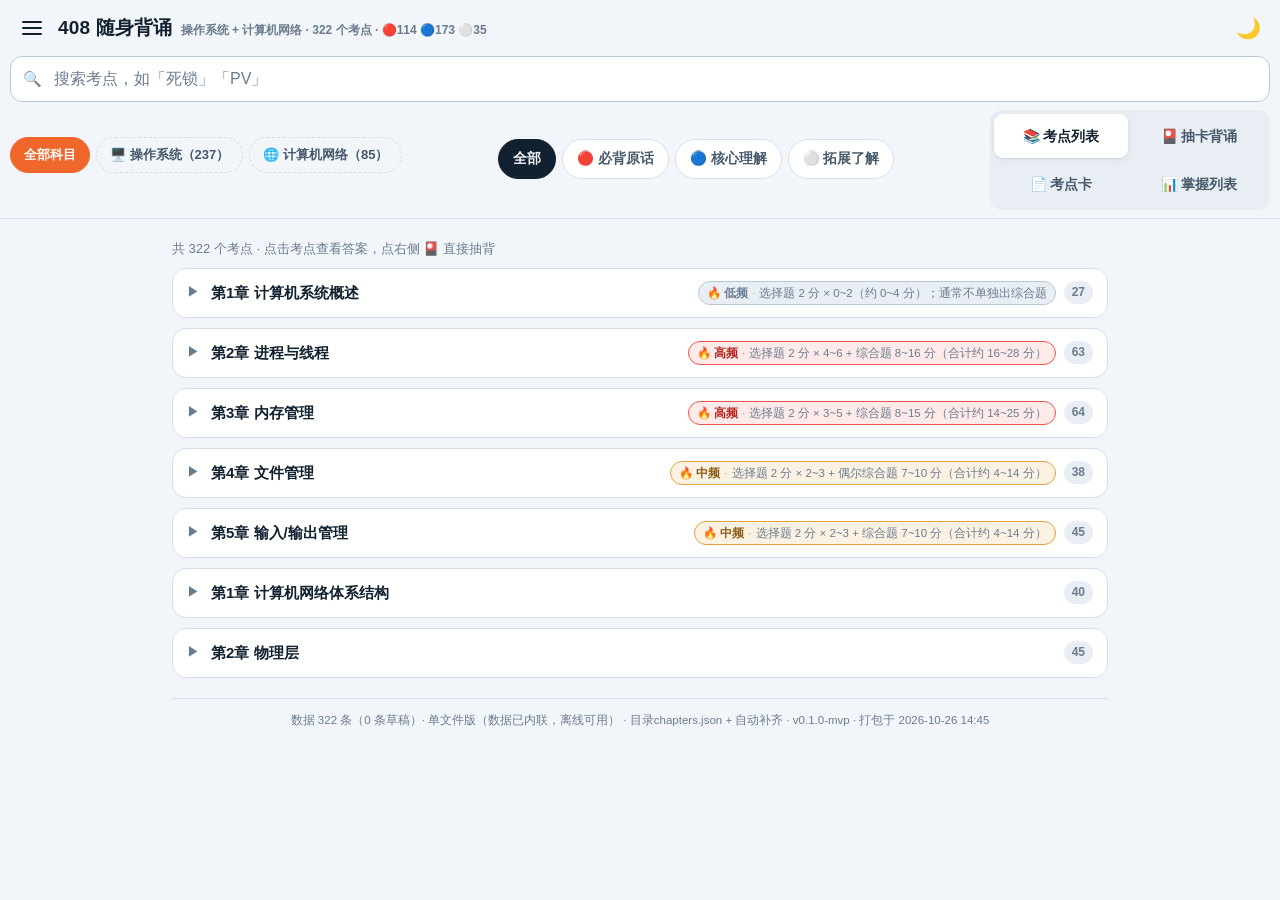
==== standalone.html @ d6289618 "新增计算机网络科目：第1、2章知识点(85条) + 两章考点卡 + 全 App 分科筛选" ====
<!DOCTYPE html>
<html lang="zh-CN" data-standalone="true" data-theme="light">
<head>
  <meta charset="UTF-8">
  <!-- 手机优先：视口 + 刘海屏安全区 -->
  <meta name="viewport" content="width=device-width, initial-scale=1, viewport-fit=cover">
  <title>408 随身背诵 · 操作系统（单文件版）</title>
  <!-- 单文件版：style.css + app.js + data/*.json 全部内联；双击即可使用，无需服务器 -->
  <meta name="description" content="408 操作系统考点随身背诵：抽屉目录 + 全局搜索 + 三级标签 + 抽卡翻转。">
  <meta name="theme-color" content="#f6f8fb">
  <meta name="mobile-web-app-capable" content="yes">
  <meta name="apple-mobile-web-app-capable" content="yes">
  <meta name="apple-mobile-web-app-status-bar-style" content="default">
  <meta name="apple-mobile-web-app-title" content="408背诵">
  <meta name="format-detection" content="telephone=no">
  <link rel="icon" type="image/svg+xml" href="[data-uri]">
  <style>
/* =========================================================
   408 随身背诵 · style.css
   Mobile-First：先写 375px 手机布局，再用 @media (min-width:…) 增强桌面端
   规范：触控目标 ≥ 44px；无横向滚动；安全区 env(safe-area-inset-*)；
        深色 / 浅色双主题（户外可读优先，默认浅色高对比）
   ========================================================= */

/* ---------- 1. 设计令牌（颜色 / 尺寸） ---------- */
:root {
  /* 浅色主题：白底 + 深字，户外强光下可读 */
  --bg: #f2f5f9;
  --bg-elev: #ffffff;
  --bg-sunken: #e9eef5;
  --text: #12212f;
  --text-2: #46586b;
  --text-3: #6b7c8f;
  --border: #d5dfea;
  --border-strong: #b9c8d8;

  --brand: #1f6feb;
  --brand-ink: #ffffff;
  --accent: #f0672b;

  /* 三级标签配色（列表、卡片、筛选 chip 共用） */
  --l1-bg: #fde7e6;
  --l1-fg: #b81f1a;
  --l1-line: #e8544d;
  --l2-bg: #e3eefc;
  --l2-fg: #14509c;
  --l2-line: #2f7be4;
  --l3-bg: #e8ecf1;
  --l3-fg: #4b5a69;
  --l3-line: #8e9dac;

  --hl-bg: #ffe86b;
  --hl-fg: #3a2b00;
  --shadow-1: 0 1px 2px rgba(18, 33, 47, .08), 0 2px 8px rgba(18, 33, 47, .06);
  --shadow-2: 0 6px 24px rgba(18, 33, 47, .16);

  /* 触控与文本尺寸 */
  --touch: 44px;
  --tap: 44px;
  --radius: 14px;
  --radius-sm: 10px;
  --topbar-h: 0px; /* JS 实测顶部栏高度写入，用于锚点偏移 */
  --font: -apple-system, BlinkMacSystemFont, "Segoe UI", "PingFang SC",
          "Hiragino Sans GB", "Microsoft YaHei", "Noto Sans SC", sans-serif;
  --mono: ui-monospace, SFMono-Regular, Menlo, Consolas, "Cascadia Mono", monospace;

  --safe-t: env(safe-area-inset-top, 0px);
  --safe-r: env(safe-area-inset-right, 0px);
  --safe-b: env(safe-area-inset-bottom, 0px);
  --safe-l: env(safe-area-inset-left, 0px);

  /* 三档自评配色：底色不透明 + 文字高对比，保证任何主题下都 ≥4.5:1 */
  --rate-known-bg: #e3f6ec;
  --rate-known-fg: #14603f;
  --rate-known-line: #2f9e6b;
  --rate-fuzzy-bg: #fdf1d8;
  --rate-fuzzy-fg: #7a4c06;
  --rate-fuzzy-line: #d08a1e;
  --rate-unknown-bg: #fbe4e3;
  --rate-unknown-fg: #9b1c17;
  --rate-unknown-line: #d84a43;

  color-scheme: light;
}

/* 深色主题：夜间 / 省电 */
html[data-theme="dark"] {
  --bg: #0e141b;
  --bg-elev: #17202b;
  --bg-sunken: #101821;
  --text: #e8eef6;
  --text-2: #b3c1d1;
  --text-3: #8b9aab;
  --border: #26333f;
  --border-strong: #36475a;

  --brand: #4d9bff;
  --brand-ink: #07121f;
  --accent: #ff8a4c;

  --l1-bg: #4a1b1b;
  --l1-fg: #ffb3ae;
  --l1-line: #ff6b63;
  --l2-bg: #14304f;
  --l2-fg: #a9cdfd;
  --l2-line: #5aa2f5;
  --l3-bg: #26313d;
  --l3-fg: #c2ccd7;
  --l3-line: #8e9dac;

  --hl-bg: #ffd24a;
  --hl-fg: #201800;
  /* 暗色主题下三档自评：深底 + 亮字，实测 ≥7:1 */
  --rate-known-bg: #0f3527;
  --rate-known-fg: #8ff0bf;
  --rate-known-line: #2f9e6b;
  --rate-fuzzy-bg: #3a2a0c;
  --rate-fuzzy-fg: #ffd28a;
  --rate-fuzzy-line: #d08a1e;
  --rate-unknown-bg: #40191a;
  --rate-unknown-fg: #ffb0aa;
  --rate-unknown-line: #ff6b63;
  --shadow-1: 0 1px 2px rgba(0, 0, 0, .5);
  --shadow-2: 0 8px 28px rgba(0, 0, 0, .6);
  color-scheme: dark;
}

/* ---------- 2. 基础重置 ---------- */
*, *::before, *::after { box-sizing: border-box; }

html {
  -webkit-text-size-adjust: 100%;
  text-size-adjust: 100%;
  scroll-padding-top: calc(var(--topbar-h) + 8px);
}

body {
  margin: 0;
  min-height: 100dvh;
  background: var(--bg);
  color: var(--text);
  font-family: var(--font);
  font-size: 16px;
  line-height: 1.6;
  /* 防止任何元素撑出横向滚动 */
  overflow-x: hidden;
  -webkit-font-smoothing: antialiased;
  -webkit-tap-highlight-color: transparent;
  overscroll-behavior-y: contain;
}

h1, h2, h3, p, ul, ol { margin: 0; }
ul, ol { padding: 0; list-style: none; }
button { font: inherit; color: inherit; }
code { font-family: var(--mono); font-size: .92em; }

/* 焦点可见性（键盘用户） */
:focus-visible {
  outline: 3px solid var(--brand);
  outline-offset: 2px;
}

.sr-only {
  position: absolute; width: 1px; height: 1px;
  padding: 0; margin: -1px; overflow: hidden;
  clip: rect(0 0 0 0); clip-path: inset(50%); white-space: nowrap; border: 0;
}

.skip-link {
  position: absolute; left: 8px; top: -60px; z-index: 100;
  padding: 12px 16px; border-radius: var(--radius-sm);
  background: var(--brand); color: var(--brand-ink); text-decoration: none;
  transition: top .15s ease;
}
.skip-link:focus { top: calc(var(--safe-t) + 8px); }

/* ---------- 3. 顶部栏（sticky） ---------- */
.topbar {
  position: sticky;
  top: 0;
  z-index: 40;
  padding: calc(var(--safe-t) + 6px) calc(var(--safe-r) + 10px) 8px calc(var(--safe-l) + 10px);
  background: color-mix(in srgb, var(--bg) 88%, transparent);
  backdrop-filter: saturate(180%) blur(12px);
  -webkit-backdrop-filter: saturate(180%) blur(12px);
  border-bottom: 1px solid var(--border);
}
/* 不支持 color-mix 的旧浏览器回退为不透明背景 */
@supports not (background: color-mix(in srgb, red 50%, blue)) {
  .topbar { background: var(--bg); }
}

.topbar__row {
  display: flex;
  align-items: center;
  gap: 4px;
  min-height: var(--touch);
}

/* 通用图标按钮：始终 ≥ 44×44 */
.icon-btn {
  flex: 0 0 auto;
  width: var(--tap);
  height: var(--tap);
  min-width: var(--tap);
  min-height: var(--tap);
  display: inline-flex;
  align-items: center;
  justify-content: center;
  font-size: 20px;
  border: 0;
  border-radius: 12px;
  background: transparent;
  cursor: pointer;
  transition: background-color .15s ease;
}
.icon-btn:active { background: var(--bg-sunken); }

/* 汉堡图标（三条线） */
.hamburger,
.hamburger::before,
.hamburger::after {
  display: block;
  width: 20px;
  height: 2px;
  border-radius: 2px;
  background: var(--text);
  content: "";
  position: relative;
}
.hamburger::before { position: absolute; top: -6px; }
.hamburger::after  { position: absolute; top: 6px; }

.brand {
  flex: 1 1 auto;
  min-width: 0;
  display: flex;
  align-items: baseline;
  gap: 8px;
  overflow: hidden;
}
.brand__title {
  font-size: 17px;
  font-weight: 700;
  letter-spacing: .2px;
  white-space: nowrap;
}
.brand__sub {
  font-size: 12px;
  color: var(--text-3);
  white-space: nowrap;
  overflow: hidden;
  text-overflow: ellipsis;
}

/* 搜索框 */
.searchbar {
  position: relative;
  display: flex;
  align-items: center;
  margin-top: 6px;
  background: var(--bg-elev);
  border: 1.5px solid var(--border-strong);
  border-radius: 12px;
  transition: border-color .15s ease, box-shadow .15s ease;
}
.searchbar:focus-within {
  border-color: var(--brand);
  box-shadow: 0 0 0 3px color-mix(in srgb, var(--brand) 22%, transparent);
}
.searchbar__icon {
  padding: 0 4px 0 12px;
  font-size: 15px;
  opacity: .75;
}
.searchbar__input {
  flex: 1 1 auto;
  min-width: 0;
  height: var(--touch);
  padding: 0 8px;
  border: 0;
  background: transparent;
  color: var(--text);
  font-size: 16px; /* ≥16px 防止 iOS 聚焦时自动缩放 */
  outline: none;
}
.searchbar__input::placeholder { color: var(--text-3); }
.searchbar__input::-webkit-search-cancel-button { -webkit-appearance: none; }

.searchbar__clear {
  flex: 0 0 auto;
  width: var(--tap);
  height: var(--tap);
  border: 0;
  background: transparent;
  color: var(--text-3);
  font-size: 17px;
  cursor: pointer;
}

/* 分级筛选 + 视图切换 */
.toolbar {
  display: flex;
  flex-direction: column;
  gap: 6px;
  margin-top: 8px;
}

.chips {
  display: flex;
  gap: 6px;
  overflow-x: auto;
  scrollbar-width: none;
  -webkit-overflow-scrolling: touch;
  padding-bottom: 2px;
}
.chips::-webkit-scrollbar { display: none; }

.chip {
  flex: 0 0 auto;
  /* 触控目标 ≥ 44px（iOS HIG / 任务单硬性要求） */
  min-height: var(--tap);
  padding: 8px 14px;
  border: 1.5px solid var(--border);
  border-radius: 999px;
  background: var(--bg-elev);
  color: var(--text-2);
  font-size: 13.5px;
  font-weight: 600;
  white-space: nowrap;
  cursor: pointer;
  transition: background-color .15s ease, border-color .15s ease, color .15s ease;
}
.chip.is-active { color: var(--text); border-color: var(--text); }
.chip--all.is-active { background: var(--text); color: var(--bg); border-color: var(--text); }
.chip--l1.is-active { background: var(--l1-bg); color: var(--l1-fg); border-color: var(--l1-line); }
.chip--l2.is-active { background: var(--l2-bg); color: var(--l2-fg); border-color: var(--l2-line); }
.chip--l3.is-active { background: var(--l3-bg); color: var(--l3-fg); border-color: var(--l3-line); }

/* 科目 chips：比分级 chips 更「重」，因为它是整页范围的切换 */
.chips--subject {
  margin-bottom: 6px;
  padding-bottom: 4px;
}
.chips--subject .chip {
  font-size: 13px;
  font-weight: 700;
  min-height: 36px;
  padding: 6px 13px;
  background: var(--bg);
  border-style: dashed;
}
.chips--subject .chip.is-active {
  background: var(--accent, #2f6fed);
  color: #fff;
  border-color: var(--accent, #2f6fed);
  border-style: solid;
}

.viewtabs {
  display: grid;
  grid-template-columns: 1fr 1fr;
  gap: 4px;
  padding: 4px;
  background: var(--bg-sunken);
  border-radius: 12px;
}
.viewtab {
  min-height: var(--touch);
  border: 0;
  border-radius: 9px;
  background: transparent;
  color: var(--text-2);
  font-size: 14px;
  font-weight: 600;
  cursor: pointer;
  transition: background-color .15s ease, color .15s ease;
}
.viewtab.is-active {
  background: var(--bg-elev);
  color: var(--text);
  box-shadow: var(--shadow-1);
}

/* ---------- 4. 主区域 ---------- */
.main {
  width: 100%;
  max-width: 720px;
  margin: 0 auto;
  padding: 12px calc(var(--safe-r) + 12px) calc(var(--safe-b) + 32px) calc(var(--safe-l) + 12px);
}

/* 加载 / 错误状态 */
.state {
  display: flex;
  flex-direction: column;
  align-items: center;
  gap: 10px;
  padding: 48px 16px;
  color: var(--text-2);
  text-align: center;
}
.state__title { font-size: 17px; font-weight: 700; color: var(--text); }
.state__hint { font-size: 13.5px; color: var(--text-3); max-width: 34em; }
.state--error code {
  background: var(--bg-sunken);
  padding: 1px 5px;
  border-radius: 5px;
}

.spinner {
  width: 30px; height: 30px;
  border: 3px solid var(--border);
  border-top-color: var(--brand);
  border-radius: 50%;
  animation: spin .8s linear infinite;
}
@keyframes spin { to { transform: rotate(360deg); } }
@media (prefers-reduced-motion: reduce) {
  .spinner { animation: none; }
}

/* ---------- 5. 考点列表 ---------- */
.listhead { margin-bottom: 8px; }
.listhead__meta {
  font-size: 13px;
  color: var(--text-3);
}

/* 章 / 节 折叠面板 */
.panel {
  margin-bottom: 10px;
  border: 1px solid var(--border);
  border-radius: var(--radius);
  background: var(--bg-elev);
  overflow: hidden;
}

.panel__toggle {
  display: flex;
  align-items: center;
  /* 章名 + 考向徽章 + 计数在 375px 下会超行 → 允许换行，计数用 margin-left:auto 保持靠右 */
  flex-wrap: wrap;
  gap: 8px;
  width: 100%;
  min-height: calc(var(--touch) + 4px);
  padding: 10px 14px;
  border: 0;
  background: transparent;
  text-align: left;
  cursor: pointer;
  font-size: 15px;
  font-weight: 700;
  color: var(--text);
}
.panel__toggle:active { background: var(--bg-sunken); }

.panel__caret {
  flex: 0 0 auto;
  width: 16px;
  color: var(--text-3);
  font-size: 12px;
  transition: transform .2s ease;
}
.panel__toggle[aria-expanded="true"] .panel__caret { transform: rotate(90deg); }

.panel__name { flex: 1 1 auto; min-width: 0; }
.panel__count {
  flex: 0 0 auto;
  margin-left: auto;   /* 换行后依然贴右 */
  font-size: 12px;
  font-weight: 600;
  color: var(--text-3);
  background: var(--bg-sunken);
  border-radius: 999px;
  padding: 2px 8px;
}

.panel__items {
  border-top: 1px solid var(--border);
}
.panel__items[hidden] { display: none; }

/* 二级：节标题（可点击折叠） */
.sec { display: block; }
.sec__items { border-top: 0; }
.sec__items[hidden] { display: none; }

.sec__row {
  display: flex;
  align-items: stretch;
}

.sec__label {
  position: sticky;
  top: 0;
  z-index: 1;
  flex: 1 1 auto;
  min-width: 0;
  display: flex;
  align-items: center;
  gap: 6px;
  min-height: var(--touch);
  padding: 7px 8px 7px 14px;
  border: 0;
  font-size: 12.5px;
  font-weight: 700;
  letter-spacing: .3px;
  color: var(--text-3);
  background: var(--bg-sunken);
  text-align: left;
  cursor: pointer;
}
.sec__label:active { background: var(--bg-elev); }

.sec__caret {
  flex: 0 0 auto;
  width: 14px;
  font-size: 10px;
  transition: transform .2s ease;
}
.sec__label[aria-expanded="true"] .sec__caret { transform: rotate(90deg); }

.sec__name { flex: 1 1 auto; min-width: 0; }

.sec__count {
  flex: 0 0 auto;
  margin-left: auto;
  font-size: 11.5px;
  font-weight: 600;
  color: var(--text-3);
  background: var(--bg-elev);
  border-radius: 999px;
  padding: 1px 7px;
}

.sec__label--m { border-radius: 0; }

.sec__forget {
  flex: 0 0 auto;
  width: 44px;
  border: 0;
  border-left: 1px solid var(--border);
  background: var(--bg-sunken);
  font-size: 15px;
  cursor: pointer;
  color: var(--text-3);
}
.sec__forget:active { background: var(--bg-elev); }

/* 考点行 */
.topic {
  display: block;
  border-top: 1px solid var(--border);
  scroll-margin-top: calc(var(--topbar-h) + 60px);
}
.sec__label + .topic { border-top: 0; }
.sec__items > .topic:first-child { border-top: 0; }
.topic__head {
  display: flex;
  align-items: stretch;
}
.topic__jump {
  flex: 1 1 auto;
  min-width: 0;
  display: flex;
  flex-direction: column;
  gap: 4px;
  padding: 11px 8px 11px 14px;
  border: 0;
  background: transparent;
  text-align: left;
  cursor: pointer;
}
.topic__jump:active { background: var(--bg-sunken); }
.topic__title {
  font-size: 15px;
  font-weight: 600;
  line-height: 1.45;
  color: var(--text);
  overflow-wrap: anywhere;
}
.topic__path {
  font-size: 11.5px;
  color: var(--text-3);
}

/* 右侧「背诵」快捷按钮 */
.topic__drill {
  flex: 0 0 auto;
  width: var(--tap);
  margin: 4px 4px 4px 0;
  border: 0;
  border-radius: var(--radius-sm);
  background: transparent;
  color: var(--text-3);
  font-size: 17px;
  cursor: pointer;
}
.topic__drill:active { background: var(--bg-sunken); }

/* 列表内展开的答案 */
.topic__answer {
  padding: 0 14px 14px;
  font-size: 14.5px;
  color: var(--text-2);
  white-space: pre-wrap;
  overflow-wrap: anywhere;
  border-left: 3px solid var(--border);
  margin: 0 14px 12px;
  padding-left: 10px;
}
.topic.is-open > .topic__answer { display: block; }
.topic__source {
  display: block;
  margin-top: 8px;
  font-size: 11.5px;
  color: var(--text-3);
}
.topic.is-open .topic__jump { background: var(--bg-sunken); }

/* 搜索命中高亮 */
mark.hl {
  background: var(--hl-bg);
  color: var(--hl-fg);
  border-radius: 3px;
  padding: 0 1px;
}

/* 空结果提示 */
.empty {
  padding: 40px 16px;
  text-align: center;
  color: var(--text-2);
}
.empty__title { font-size: 16px; font-weight: 700; margin-bottom: 6px; }
.empty__hint { font-size: 13.5px; color: var(--text-3); }
.empty__q {
  display: inline-block;
  max-width: 100%;
  margin: 0 2px;
  padding: 0 6px;
  border-radius: 5px;
  background: var(--bg-sunken);
  color: var(--text);
  overflow-wrap: anywhere;
}

/* ---------- 6. 分级标签 ---------- */
.lvl {
  display: inline-flex;
  align-items: center;
  gap: 3px;
  padding: 2px 8px;
  border-radius: 999px;
  border: 1px solid transparent;
  font-size: 11.5px;
  font-weight: 700;
  line-height: 1.6;
  white-space: nowrap;
}
.lvl--l1 { background: var(--l1-bg); color: var(--l1-fg); border-color: var(--l1-line); }
.lvl--l2 { background: var(--l2-bg); color: var(--l2-fg); border-color: var(--l2-line); }
.lvl--l3 { background: var(--l3-bg); color: var(--l3-fg); border-color: var(--l3-line); }

/* 列表行左侧色条：一眼看出分级 */
.topic--l1 { box-shadow: inset 3px 0 0 var(--l1-line); }
.topic--l2 { box-shadow: inset 3px 0 0 var(--l2-line); }
.topic--l3 { box-shadow: inset 3px 0 0 var(--l3-line); }
.topic.is-open.topic--l1 > .topic__answer { border-left-color: var(--l1-line); }
.topic.is-open.topic--l2 > .topic__answer { border-left-color: var(--l2-line); }
.topic.is-open.topic--l3 > .topic__answer { border-left-color: var(--l3-line); }

/* ---------- 7. 抽卡背诵 ---------- */
.cardfilter {
  display: flex;
  align-items: center;
  gap: 10px;
  margin-bottom: 10px;
}
.cardfilter__label {
  flex: 0 0 auto;
  font-size: 13px;
  font-weight: 600;
  color: var(--text-3);
}
.select {
  flex: 1 1 auto;
  min-width: 0;
  min-height: var(--touch);
  padding: 8px 10px;
  border: 1.5px solid var(--border-strong);
  border-radius: 12px;
  background: var(--bg-elev);
  color: var(--text);
  font-size: 15px;
  appearance: none;
  background-image: linear-gradient(45deg, transparent 50%, var(--text-3) 50%),
                    linear-gradient(135deg, var(--text-3) 50%, transparent 50%);
  background-position: calc(100% - 18px) 50%, calc(100% - 12px) 50%;
  background-size: 6px 6px, 6px 6px;
  background-repeat: no-repeat;
  padding-right: 34px;
  cursor: pointer;
}

.cardmeta {
  display: flex;
  align-items: baseline;
  justify-content: space-between;
  gap: 8px;
  margin-bottom: 8px;
  font-size: 13px;
  color: var(--text-3);
}
.cardmeta__pos { font-weight: 700; color: var(--text); font-variant-numeric: tabular-nums; }
.cardmeta__scope {
  min-width: 0;
  overflow: hidden;
  text-overflow: ellipsis;
  white-space: nowrap;
  text-align: right;
}

/* 3D 舞台 */
.cardstage {
  perspective: 1400px;
}
.flipcard {
  position: relative;
  width: 100%;
  /* 手机高度自适应，保底可用 */
  height: clamp(340px, 56vh, 520px);
  cursor: pointer;
  touch-action: manipulation;
  transition: height .2s ease;
}
/* 翻到背面：答案长短不一，高度随内容自适应。
   手机上看全答案 > 保留翻转动画，所以背面不再走 3D 固定高度，改成淡入展开。 */
.flipcard.is-flipped {
  height: auto;
}
.flipcard.is-flipped .flipcard__inner {
  height: auto;
  transform: none;
  transition: none;
}
.flipcard.is-flipped .flipcard__face--front {
  display: none;
}
.flipcard.is-flipped .flipcard__face--back {
  position: relative;
  inset: auto;
  transform: none;
  animation: face-in .16s ease;
}
@keyframes face-in {
  from { opacity: 0; transform: translateY(4px); }
  to { opacity: 1; transform: none; }
}
/* 背面展开后不再需要内部滚动条，内容整页往下排 */
.flipcard.is-flipped .flipcard__body--scroll {
  overflow: visible;
}
.flipcard__inner {
  position: relative;
  width: 100%;
  height: 100%;
  transform-style: preserve-3d;
  transition: transform .55s cubic-bezier(.2, .7, .2, 1);
}
/* 翻面不再用 3D 旋转：背面高度随答案自适应，走 is-flipped 的淡入展开（见上方规则） */

.flipcard__face {
  position: absolute;
  inset: 0;
  display: flex;
  flex-direction: column;
  padding: 14px;
  border: 1px solid var(--border);
  border-radius: 18px;
  background: var(--bg-elev);
  box-shadow: var(--shadow-1);
  backface-visibility: hidden;
  -webkit-backface-visibility: hidden;
  overflow: hidden;
}
.flipcard__face--back {
  transform: rotateY(180deg);
  /* 背面底色略作区分，深色下依然高对比 */
  background: color-mix(in srgb, var(--bg-elev) 94%, var(--brand));
}
@supports not (background: color-mix(in srgb, red 50%, blue)) {
  .flipcard__face--back { background: var(--bg-elev); }
}

.flipcard__badges {
  flex: 0 0 auto;
  display: flex;
  flex-wrap: wrap;
  gap: 6px;
  margin-bottom: 10px;
}
.flipcard__badge {
  font-size: 11.5px;
  color: var(--text-2);
  background: var(--bg-sunken);
  border-radius: 999px;
  padding: 2px 9px;
  overflow-wrap: anywhere;
}
.flipcard__badge--draft {
  color: var(--accent);
  border: 1px dashed var(--accent);
  background: transparent;
}

.flipcard__body {
  flex: 1 1 auto;
  min-height: 0;
  display: flex;
  flex-direction: column;
  justify-content: center;
  gap: 10px;
  /* 正面标题过长时允许滚动 */
  overflow-y: auto;
  -webkit-overflow-scrolling: touch;
}
.flipcard__body--scroll { justify-content: flex-start; }

.flipcard__prompt {
  font-size: 12px;
  font-weight: 700;
  letter-spacing: 2px;
  color: var(--text-3);
}
.flipcard__title {
  font-size: clamp(19px, 5.4vw, 26px);
  line-height: 1.4;
  font-weight: 800;
  color: var(--text);
  overflow-wrap: anywhere;
}
.flipcard__title--small {
  font-size: clamp(15px, 4vw, 18px);
  font-weight: 700;
  padding-bottom: 8px;
  border-bottom: 1px dashed var(--border-strong);
}

.flipcard__kw {
  display: flex;
  flex-wrap: wrap;
  gap: 6px;
}
.flipcard__kw li {
  font-size: 12px;
  padding: 3px 9px;
  border-radius: 999px;
  background: var(--bg-sunken);
  color: var(--text-2);
}

.flipcard__answer {
  font-size: 15px;
  line-height: 1.75;
  color: var(--text);
  overflow-wrap: anywhere;
}
/* 答案排版：由 app.js 的 richAnswer() 生成结构化块（2026-10-25 重做） */
.flipcard__answer strong {
  font-weight: 800;
  color: var(--text);
  background: linear-gradient(transparent 62%, var(--hl-bg) 62%, var(--hl-bg) 92%, transparent 92%);
}

/* 段落 */
.flipcard__answer .ans-p {
  margin: 0 0 10px;
}
.flipcard__answer .ans-p:last-child {
  margin-bottom: 0;
}

/* 【小标题】正文 —— 左侧竖线 + 标签胶囊 */
.flipcard__answer .ans-sec {
  margin: 0 0 12px;
  padding: 8px 0 8px 11px;
  border-left: 3px solid var(--accent, #4a7cff);
  background: linear-gradient(90deg, rgba(74, 124, 255, 0.06), transparent 70%);
  border-radius: 0 8px 8px 0;
}
.flipcard__answer .ans-sec:last-child {
  margin-bottom: 0;
}
.flipcard__answer .ans-tag {
  display: inline-block;
  font-size: 12px;
  font-weight: 700;
  letter-spacing: 0.04em;
  color: #fff;
  background: var(--accent, #4a7cff);
  padding: 2px 9px;
  border-radius: 999px;
  margin-bottom: 6px;
}
.flipcard__answer .ans-sec__body {
  margin: 0;
}

/* 易错点 / 背诵要点 提示块 */
.flipcard__answer .ans-warn {
  display: flex;
  gap: 8px;
  align-items: flex-start;
  margin: 0 0 12px;
  padding: 9px 11px;
  border-radius: 10px;
  background: rgba(255, 176, 32, 0.12);
  border: 1px solid rgba(255, 176, 32, 0.35);
}
.flipcard__answer .ans-warn__k {
  flex: 0 0 auto;
  font-size: 12px;
  font-weight: 800;
  color: #b26a00;
  padding-top: 1px;
  white-space: nowrap;
}
.flipcard__answer .ans-warn__v {
  flex: 1 1 auto;
  min-width: 0;
}

/* 列表：圈号 / 数字 / 项目符号 */
.flipcard__answer .ans-ul,
.flipcard__answer .ans-ol {
  margin: 0 0 12px;
  padding-left: 0;
  list-style: none;
}
.flipcard__answer .ans-ul:last-child,
.flipcard__answer .ans-ol:last-child {
  margin-bottom: 0;
}
.flipcard__answer .ans-ul > li,
.flipcard__answer .ans-ol > li {
  position: relative;
  padding: 5px 0 5px 26px;
  border-top: 1px solid rgba(127, 127, 127, 0.14);
}
.flipcard__answer .ans-ul > li:first-child,
.flipcard__answer .ans-ol > li:first-child {
  border-top: 0;
}
/* 圈号行自带 ①，隐藏掉自己的小圆点避免重复 */
.flipcard__answer .ans-ul > li::before {
  content: "";
  position: absolute;
  left: 6px;
  top: 13px;
  width: 6px;
  height: 6px;
  border-radius: 50%;
  background: var(--accent, #4a7cff);
  opacity: 0.65;
}
/* 圈号列表本身以圈号打头时不需要小圆点 */
.flipcard__answer .ans-ul.is-circled > li::before {
  display: none;
}
.flipcard__answer .ans-ol {
  counter-reset: ansol;
}
.flipcard__answer .ans-ol > li {
  counter-increment: ansol;
}
.flipcard__answer .ans-ol > li::before {
  content: counter(ansol);
  position: absolute;
  left: 0;
  top: 7px;
  min-width: 18px;
  height: 18px;
  line-height: 18px;
  text-align: center;
  font-size: 11px;
  font-weight: 800;
  color: #fff;
  background: var(--accent, #4a7cff);
  border-radius: 6px;
}
.flipcard__source {
  margin-top: 10px;
  font-size: 11.5px;
  color: var(--text-3);
}

.flipcard__hint {
  flex: 0 0 auto;
  padding-top: 8px;
  text-align: center;
  font-size: 12px;
  color: var(--text-3);
}

/* 卡面切换时的轻微抬起反馈 */
.flipcard:active .flipcard__inner { transform: scale(.995); }
.flipcard.is-flipped:active .flipcard__inner { transform: none; }

@media (prefers-reduced-motion: reduce) {
  .flipcard__inner { transition: none; }
}

/* 低端设备降级：不用 3D 旋转，改为淡入淡出（由 app.js 视设备性能加 .no-flip）
   ⚠ 这里必须自己管住正/背面的显隐：一旦 backface-visibility 放开、背面 transform 归零，
   背面就会平铺盖在正面上（曾导致「只看到答案面、点翻转没反应」）。 */
html.no-flip .flipcard { perspective: none; }
html.no-flip .flipcard__inner { transform: none !important; transform-style: flat; }
html.no-flip .flipcard__face {
  backface-visibility: visible;
  -webkit-backface-visibility: visible;
  transition: opacity .2s ease;
}
/* 未翻转：背面彻底不可见、不可点 */
html.no-flip .flipcard__face--back {
  transform: none;
  opacity: 0;
  visibility: hidden;
  pointer-events: none;
}
/* 已翻转：正面让位，背面显形 */
html.no-flip .flipcard.is-flipped .flipcard__face--front {
  opacity: 0;
  visibility: hidden;
}
html.no-flip .flipcard.is-flipped .flipcard__face--back {
  opacity: 1;
  visibility: visible;
  pointer-events: auto;
}
html.no-flip .flipcard:active .flipcard__inner,
html.no-flip .flipcard.is-flipped:active .flipcard__inner { transform: none !important; }

/* 抽卡按钮区 */
.cardctl {
  margin-top: 14px;
  display: flex;
  flex-direction: column;
  gap: 8px;
}
.cardctl__row {
  display: grid;
  grid-template-columns: 1fr 1fr 1fr;
  gap: 8px;
}

.btn {
  min-height: var(--touch);
  min-width: var(--tap);
  padding: 10px 14px;
  border-radius: 12px;
  border: 1.5px solid var(--border-strong);
  background: var(--bg-elev);
  color: var(--text);
  font-size: 15px;
  font-weight: 600;
  cursor: pointer;
  transition: background-color .15s ease, border-color .15s ease, transform .08s ease;
  touch-action: manipulation;
}
.btn:active { transform: translateY(1px); }
.btn:disabled,
.btn[aria-disabled="true"] {
  opacity: .45;
  cursor: not-allowed;
  transform: none;
}
.btn--primary {
  background: var(--brand);
  border-color: var(--brand);
  color: var(--brand-ink);
}
.btn--accent {
  background: var(--accent);
  border-color: var(--accent);
  color: #fff;
}
html[data-theme="dark"] .btn--accent { color: #1a0d05; }
.btn--ghost { background: var(--bg-elev); }
.btn--block { width: 100%; }

/* ---------- 8. 抽屉目录 ---------- */
.scrim {
  position: fixed;
  inset: 0;
  z-index: 50;
  background: rgba(6, 12, 20, .48);
  opacity: 0;
  transition: opacity .25s ease;
}
.scrim.is-shown { opacity: 1; }

.drawer {
  position: fixed;
  top: 0;
  left: 0;
  z-index: 60;
  display: flex;
  flex-direction: column;
  width: min(86vw, 360px);
  height: 100dvh;
  padding-top: var(--safe-t);
  background: var(--bg-elev);
  border-right: 1px solid var(--border);
  box-shadow: var(--shadow-2);
  transform: translateX(-102%);
  transition: transform .28s cubic-bezier(.2, .7, .2, 1);
  visibility: hidden;
}
.drawer.is-open { transform: translateX(0); visibility: visible; }

.drawer__head {
  flex: 0 0 auto;
  display: flex;
  align-items: center;
  justify-content: space-between;
  gap: 8px;
  padding: 8px 8px 8px calc(var(--safe-l) + 14px);
  border-bottom: 1px solid var(--border);
}
.drawer__title {
  font-size: 15px;
  font-weight: 700;
  min-width: 0;
  overflow: hidden;
  text-overflow: ellipsis;
  white-space: nowrap;
}

.drawer__body {
  flex: 1 1 auto;
  overflow-y: auto;
  -webkit-overflow-scrolling: touch;
  padding: 8px calc(var(--safe-r) + 8px) 12px calc(var(--safe-l) + 8px);
  overscroll-behavior: contain;
}

.drawer__foot {
  flex: 0 0 auto;
  display: grid;
  grid-template-columns: 1fr 1fr;
  gap: 8px;
  padding: 8px calc(var(--safe-r) + 10px) calc(var(--safe-b) + 10px) calc(var(--safe-l) + 10px);
  border-top: 1px solid var(--border);
}
.drawer__foot .btn { font-size: 14px; padding: 8px 10px; }

/* 抽屉内三级树 */
.tree__group { margin-bottom: 2px; }

.tree__chapter,
.tree__section {
  display: flex;
  align-items: center;
  flex-wrap: wrap;      /* 节名 + 考向徽章 + 掌握度 可能超行 */
  gap: 6px;
  width: 100%;
  min-height: var(--touch);
  padding: 6px 8px;
  border: 0;
  border-radius: var(--radius-sm);
  background: transparent;
  text-align: left;
  cursor: pointer;
  color: var(--text);
}
.tree__chapter {
  font-size: 14.5px;
  font-weight: 700;
}
.tree__section {
  padding-left: 22px;
  font-size: 13.5px;
  font-weight: 600;
  color: var(--text-2);
}
.tree__chapter:active,
.tree__section:active,
.tree__topic:active { background: var(--bg-sunken); }

.tree__caret {
  flex: 0 0 auto;
  width: 14px;
  font-size: 11px;
  color: var(--text-3);
  transition: transform .2s ease;
}
.tree__chapter[aria-expanded="true"] > .tree__caret,
.tree__section[aria-expanded="true"] > .tree__caret { transform: rotate(90deg); }

.tree__name { flex: 1 1 auto; min-width: 0; }

.tree__children { overflow: hidden; }
.tree__children[hidden] { display: none; }

.tree__topics { padding-left: 12px; }

.tree__topic {
  display: flex;
  align-items: center;
  gap: 6px;
  width: 100%;
  min-height: var(--touch);
  padding: 6px 8px;
  border: 0;
  border-radius: var(--radius-sm);
  background: transparent;
  text-align: left;
  cursor: pointer;
  color: var(--text-2);
  font-size: 13.5px;
  line-height: 1.4;
}
.tree__topic .lvl {
  flex: 0 0 auto;
  padding: 0 6px;
  font-size: 10.5px;
  border-radius: 6px;
}
.tree__topic-name {
  flex: 1 1 auto;
  min-width: 0;
  overflow: hidden;
  text-overflow: ellipsis;
  display: -webkit-box;
  -webkit-line-clamp: 2;
  -webkit-box-orient: vertical;
  overflow-wrap: anywhere;
}
.tree__topic:hover,
.tree__topic.is-current { background: var(--bg-sunken); color: var(--text); }

/* ---------- 9. 页脚 ---------- */
.footer {
  margin-top: 20px;
  padding-top: 12px;
  border-top: 1px solid var(--border);
  font-size: 11.5px;
  line-height: 1.7;
  color: var(--text-3);
  text-align: center;
  overflow-wrap: anywhere;
}

/* ---------- 10. 平板 / 桌面增强（Mobile-First 之上叠加） ---------- */
@media (min-width: 768px) {
  .brand__title { font-size: 19px; }
  .toolbar {
    flex-direction: row;
    align-items: center;
    justify-content: space-between;
  }
  .chips { flex: 1 1 auto; flex-wrap: wrap; overflow: visible; }
  .viewtabs { flex: 0 0 auto; width: 280px; }

  .main {
    max-width: 860px;
    padding-top: 20px;
    padding-bottom: 48px;
  }

  /* 桌面端卡片不拉伸变形：限宽居中 */
  #view-card { max-width: 620px; margin: 0 auto; }
  .flipcard { height: clamp(360px, 50vh, 480px); }
  .flipcard__title { font-size: 26px; }
  .flipcard__answer { font-size: 15.5px; }
  .flipcard__face { padding: 20px; }

  .cardctl__row { grid-template-columns: 1fr 1.4fr 1fr; }
}

@media (min-width: 1100px) {
  .main { max-width: 960px; }
  .chip { min-height: 34px; }
}

/* 横屏矮屏：卡片降低高度 */
@media (max-height: 480px) and (orientation: landscape) {
  .flipcard { height: 300px; }
  .topbar__row { min-height: 40px; }
}

/* 打印：去掉交互 chrome，便于导出纸质背诵单 */
@media print {
  .topbar, .drawer, .scrim, .cardctl, .viewtabs, .chips, .skip-link { display: none !important; }
  body { background: #fff; color: #000; }
  .panel, .flipcard__face { box-shadow: none; border-color: #999; }
}

/* =========================================================
   背诵记忆系统（会了 / 模糊 / 忘了 + 轮次 + 结算）
   ========================================================= */
.drill {
  margin: 14px 0 8px;
  padding: 12px 14px;
  border: 1px solid var(--border);
  border-radius: var(--radius);
  background: var(--bg-elev);
  box-shadow: var(--shadow-1);
}
.drill__hud {
  display: flex;
  align-items: center;
  justify-content: space-between;
  gap: 10px;
  font-size: 13px;
  color: var(--text-2);
}
.drill__round {
  font-weight: 700;
  color: var(--brand);
  padding: 3px 10px;
  border-radius: 999px;
  background: color-mix(in srgb, var(--brand) 12%, transparent);
}
.drill__stat { font-variant-numeric: tabular-nums; }
.drill__rate {
  display: grid;
  grid-template-columns: repeat(3, 1fr);
  gap: 8px;
  margin-top: 10px;
}
.ratebtn {
  min-height: var(--tap);
  padding: 10px 6px;
  border-radius: var(--radius-sm);
  border: 1px solid var(--border-strong);
  background: var(--bg-sunken);
  color: var(--text);
  font-size: 15px;
  font-weight: 700;
  cursor: pointer;
  transition: transform .12s ease, filter .12s ease;
}
.ratebtn:active { transform: scale(.97); }
/* 三档配色：底色走不透明色，文字用高对比色，保证暗色主题也 ≥4.5:1 */
.ratebtn--known {
  border-color: var(--rate-known-line);
  background: var(--rate-known-bg);
  color: var(--rate-known-fg);
}
.ratebtn--fuzzy {
  border-color: var(--rate-fuzzy-line);
  background: var(--rate-fuzzy-bg);
  color: var(--rate-fuzzy-fg);
}
.ratebtn--unknown {
  border-color: var(--rate-unknown-line);
  background: var(--rate-unknown-bg);
  color: var(--rate-unknown-fg);
}
.ratebtn:disabled { opacity: .45; cursor: not-allowed; }
.drill__tip {
  margin: 8px 0 0;
  font-size: 12px;
  color: var(--text-3);
  text-align: center;
}

/* 结算面板 */
.settle {
  position: fixed;
  inset: 0;
  z-index: 60;
  display: grid;
  place-items: center;
  padding: 20px;
  background: rgba(8, 14, 20, .55);
  backdrop-filter: blur(2px);
}
.settle[hidden] { display: none; }
.settle__box {
  width: min(420px, 100%);
  padding: 20px 18px;
  border-radius: var(--radius);
  background: var(--bg-elev);
  box-shadow: var(--shadow-2);
  border: 1px solid var(--border);
}
.settle__title { margin: 0 0 10px; font-size: 18px; color: var(--text); }
.settle__line { margin: 0 0 6px; font-size: 14px; color: var(--text-2); line-height: 1.7; }
.settle__hint { margin: 0 0 14px; font-size: 12px; color: var(--text-3); }
.settle__actions { display: grid; gap: 8px; }

/* 抽屉：掌握进度与导入导出 */
.drawer__progress {
  margin: 0 0 8px;
  font-size: 12px;
  color: var(--text-2);
  text-align: center;
}
.drawer__io { display: grid; grid-template-columns: 1fr 1fr; gap: 8px; margin-top: 8px; }

/* 列表 / 抽屉里的掌握标记 */
.mastery {
  font-size: 11px;
  font-variant-numeric: tabular-nums;
  padding: 1px 7px;
  border-radius: 999px;
  background: var(--bg-sunken);
  color: var(--text-3);
  white-space: nowrap;
}
.mastery--full { background: rgba(67, 181, 129, .18); color: #2f7d5b; }

/* 单文件版（file://）提示条 */
[data-standalone="true"] .drill__tip::after {
  content: " · 单文件版与网页版的学习记录互不相通";
  color: var(--text-3);
}

/* ---------- 11. 章节考向与分值徽章（exam_trend.json，可选） ----------
   数据是**区间估计**，不是官方分值：文案只显示 weight + scoreRange，
   详细说明（years / focus / 依据）放在 title 里，长按或悬停可见。
   没有 trend 数据时这些元素根本不会出现在 DOM 里。 */
.trend {
  display: inline-flex;
  align-items: center;
  gap: 4px;
  flex: 0 0 auto;
  max-width: 100%;
  padding: 2px 8px;
  border-radius: 999px;
  border: 1px solid var(--border);
  background: var(--bg-sunken);
  color: var(--text-2);
  font-size: 11.5px;
  font-weight: 600;
  line-height: 1.6;
  white-space: nowrap;
  overflow: hidden;
  text-overflow: ellipsis;
  cursor: help;   /* 提示可以长按看说明 */
}
.trend__dot { opacity: .5; font-weight: 400; }
.trend__s {
  font-weight: 500;
  color: var(--text-3);
  /* 分值文本可能较长：手机上允许滚动外部截断，但不撑破布局 */
  overflow: hidden;
  text-overflow: ellipsis;
}

/* 手机窄屏（<560px）：列表里的章徽章只留「🔥 高频」，
   完整分值区间收进 title（长按/悬停可见），避免被截成省略号 */
@media (max-width: 559px) {
  .panel__toggle .trend .trend__s,
  .panel__toggle .trend .trend__dot { display: none; }
  .panel__toggle .trend { padding: 1px 7px; }
}

/* 频率档位配色：只用边框/底色区隔，正文颜色始终保持高对比 */
.trend--high { border-color: #e8544d; background: rgba(232, 84, 77, .12); color: #b81f1a; }
.trend--mid  { border-color: #e2a03f; background: rgba(226, 160, 63, .14); color: #8a5a10; }
.trend--low  { border-color: var(--border-strong); background: var(--bg-sunken); color: var(--text-3); }

html[data-theme="dark"] .trend--high { color: #ffb3ae; border-color: #ff6b63; background: rgba(255, 107, 99, .16); }
html[data-theme="dark"] .trend--mid  { color: #ffd69a; border-color: #e2a03f; background: rgba(226, 160, 63, .18); }
html[data-theme="dark"] .trend--low  { color: #c2ccd7; }

/* 卡片上的紧凑版：一行放不下时由 .flipcard__badges 的 flex-wrap 折行 */
.trend--compact { font-size: 11px; padding: 1px 7px; }
.trend--compact .trend__s { display: none; }   /* 卡片正面只留「🔥高频」，细节长按看 title */
@media (min-width: 480px) {
  .trend--compact .trend__s { display: inline; }
}

/* 抽屉里的节徽章更小，避免把节名挤没 */
.tree__section .trend { font-size: 10.5px; padding: 1px 6px; margin-left: auto; }
.tree__section .trend .trend__s { display: none; }

/* 打印时不需要徽章 */
@media print {
  .trend { display: none !important; }
}
/* =========================================================
   考点卡视图（#view-cards）—— 内联渲染的 markdown 正文
   来源：cards.html 的排版样式，改成跟随 App 主题令牌
   ========================================================= */
#view-cards,
#view-mastery {
  padding-bottom: 24px;
}

.carddoc__title {
  padding: 12px 14px 6px;
  font-size: 13px;
  font-weight: 700;
  letter-spacing: .2px;
  color: var(--text-3);
  background: var(--bg-sunken);
  border-top: 1px solid var(--border);
}

.cardsec {
  border-top: 1px solid var(--border);
}

.cardsec__toggle {
  display: flex;
  align-items: center;
  gap: 8px;
  width: 100%;
  min-height: var(--touch);
  padding: 11px 14px;
  border: 0;
  background: var(--bg-elev);
  text-align: left;
  font-size: 14.5px;
  font-weight: 600;
  color: var(--text);
  cursor: pointer;
}
.cardsec__toggle:active { background: var(--bg-sunken); }
.cardsec__toggle[aria-expanded="true"] .sec__caret { transform: rotate(90deg); }
.cardsec__name { flex: 1 1 auto; min-width: 0; }

.cardsec__body {
  padding: 2px 14px 18px;
  background: var(--bg-elev);
  font-size: 15px;
  line-height: 1.78;
  word-break: break-word;
  overflow-wrap: anywhere;
}
.cardsec__body[hidden] { display: none; }

/* 正文排版：只作用于考点卡内部，不影响 App 其它区域 */
.cardsec__body h3.cardsec__h {
  font-size: 1.05rem;
  margin: 22px 0 10px;
  color: var(--brand);
}
.cardsec__body h4.cardsec__sub,
.cardsec__body h5.cardsec__sub {
  font-size: .98rem;
  margin: 18px 0 8px;
  color: var(--text);
}
.cardsec__body p { margin: 10px 0; }
.cardsec__body strong { font-weight: 600; color: var(--text); }
.cardsec__body em { font-style: normal; color: var(--accent); font-weight: 600; }
.cardsec__body ul,
.cardsec__body ol { margin: 10px 0; padding-left: 1.35em; }
.cardsec__body li { margin: 6px 0; }
.cardsec__body li::marker { color: var(--brand); }
.cardsec__body hr { border: none; border-top: 1px solid var(--border); margin: 24px 0; }
.cardsec__body a { color: var(--brand); text-decoration: none; }

.cardsec__body code {
  font-family: var(--mono);
  font-size: .86em;
  background: var(--bg-sunken);
  color: var(--brand);
  padding: .14em .38em;
  border-radius: 5px;
  word-break: break-word;
  overflow-wrap: anywhere;
  max-width: 100%;
}

.cardsec__body pre.code {
  background: #1e2733;
  color: #e6edf3;
  padding: 13px 15px;
  border-radius: var(--radius-sm);
  margin: 14px 0;
  font-size: .84rem;
  line-height: 1.7;
  white-space: pre-wrap;
  word-break: break-word;
  overflow-wrap: anywhere;
}
.cardsec__body pre.code code {
  background: none;
  color: inherit;
  padding: 0;
  font-size: 1em;
  white-space: inherit;
}

.cardsec__body blockquote {
  margin: 14px 0;
  padding: 11px 13px;
  background: var(--warn-bg, #fff6e5);
  border-left: 3px solid var(--warn-line, #f0a02b);
  border-radius: 0 var(--radius-sm) var(--radius-sm) 0;
  color: var(--text-2);
  font-size: .92rem;
  line-height: 1.62;
}
.cardsec__body blockquote strong { color: var(--text); }

/* 紧凑清单（≤3 列窄表） */
.cardsec__body .mini-list {
  margin: 14px 0;
  background: var(--bg);
  border: 1px solid var(--border);
  border-radius: var(--radius-sm);
  overflow: hidden;
}
.cardsec__body .mini {
  padding: 11px 13px;
  border-bottom: 1px solid var(--border);
}
.cardsec__body .mini:last-child { border-bottom: none; }
.cardsec__body .mini__k {
  font-size: .98rem;
  font-weight: 600;
  color: var(--text);
  margin-bottom: 5px;
  line-height: 1.45;
}
.cardsec__body .mini__v {
  font-size: .92rem;
  color: var(--text-2);
  line-height: 1.7;
}
.cardsec__body .mini__l {
  display: inline-block;
  font-size: .74rem;
  font-weight: 600;
  color: var(--text-3);
  background: var(--bg-sunken);
  padding: 1px 6px;
  border-radius: 4px;
  margin-right: 5px;
  vertical-align: 1px;
}
.cardsec__body .mini__sep {
  color: var(--border-strong);
  margin: 0 7px;
  font-weight: 400;
}

/* 转置卡（维度表） */
.cardsec__body .tr-list { display: flex; flex-direction: column; gap: 10px; margin: 14px 0; }
.cardsec__body .tr-card {
  background: var(--bg);
  border: 1px solid var(--border);
  border-radius: var(--radius-sm);
  overflow: hidden;
}
.cardsec__body .tr-title {
  padding: 10px 13px;
  background: var(--bg-sunken);
  font-size: .96rem;
  font-weight: 700;
  color: var(--text);
  border-bottom: 1px solid var(--border);
}
.cardsec__body .tr-row {
  display: flex;
  gap: 10px;
  padding: 9px 13px;
  border-bottom: 1px solid var(--border);
  font-size: .9rem;
  line-height: 1.62;
}
.cardsec__body .tr-row:last-child { border-bottom: none; }
.cardsec__body .tr-k { flex: 0 0 5.4em; color: var(--text-3); font-size: .82rem; padding-top: 1px; }
.cardsec__body .tr-v { flex: 1 1 auto; color: var(--text-2); min-width: 0; }

/* 宽表：窄屏变竖排卡片 */
.cardsec__body .table-wrap { margin: 14px 0; }
.cardsec__body table {
  width: 100%;
  border-collapse: collapse;
  font-size: .92rem;
  background: var(--bg);
  border-radius: var(--radius-sm);
  overflow: hidden;
}
.cardsec__body th,
.cardsec__body td {
  padding: 9px 11px;
  text-align: left;
  border-bottom: 1px solid var(--border);
  vertical-align: top;
}
.cardsec__body th {
  background: var(--bg-sunken);
  font-weight: 600;
  font-size: .86rem;
  color: var(--text-2);
  white-space: nowrap;
}
.cardsec__body tr:last-child td { border-bottom: none; }

@media (max-width: 640px) {
  .cardsec__body table,
  .cardsec__body tbody,
  .cardsec__body tr,
  .cardsec__body td { display: block; width: 100%; }
  .cardsec__body thead { display: none; }
  .cardsec__body table { background: none; border-radius: 0; }
  .cardsec__body tbody tr {
    background: var(--bg);
    border: 1px solid var(--border);
    border-radius: var(--radius-sm);
    padding: 12px 13px;
    margin-bottom: 10px;
  }
  .cardsec__body tbody tr:last-child { margin-bottom: 0; }
  .cardsec__body tbody td {
    display: block;
    padding: 7px 0;
    border-bottom: 1px dashed var(--border);
  }
  .cardsec__body tbody td:last-child { border-bottom: none; padding-bottom: 0; }
  .cardsec__body tbody td:first-child { padding-top: 0; }
  .cardsec__body tbody td::before {
    content: attr(data-label);
    display: block;
    font-size: .76rem;
    font-weight: 600;
    color: var(--text-3);
    letter-spacing: .03em;
    margin-bottom: 3px;
  }
  .cardsec__body tbody td:first-child {
    font-size: 1.02rem;
    font-weight: 600;
    color: var(--text);
  }
  .cardsec__body tbody td:first-child::before { display: none; }
}

/* 自测清单复选框 */
.cardsec__body .check {
  display: flex;
  gap: 11px;
  align-items: flex-start;
  padding: 10px 12px;
  margin: 7px 0;
  background: var(--bg);
  border: 1px solid var(--border);
  border-radius: 10px;
  cursor: pointer;
  font-size: .94rem;
  line-height: 1.6;
}
.cardsec__body .check input {
  flex: 0 0 auto;
  width: 20px;
  height: 20px;
  margin: 2px 0 0;
  accent-color: var(--brand);
}
.cardsec__body .check:has(input:checked) { opacity: .5; }
.cardsec__body .check:has(input:checked) span { text-decoration: line-through; }

/* =========================================================
   掌握列表视图（#view-mastery）
   ========================================================= */
.mastery-summary {
  margin-bottom: 12px;
  padding: 14px 16px;
  background: var(--bg-elev);
  border: 1px solid var(--border);
  border-radius: var(--radius);
}
.msum__head {
  display: flex;
  align-items: baseline;
  gap: 8px;
  margin-bottom: 8px;
}
.msum__pct {
  font-size: 28px;
  font-weight: 800;
  letter-spacing: -.02em;
  color: var(--brand);
}
.msum__label { font-size: 13px; color: var(--text-3); }
.msum__bar {
  height: 8px;
  border-radius: 999px;
  background: var(--bg-sunken);
  overflow: hidden;
  margin-bottom: 8px;
}
.msum__bar i {
  display: block;
  height: 100%;
  border-radius: 999px;
  background: var(--rate-known-line, #2f9e6b);
  transition: width .3s ease;
}
.msum__nums { font-size: 12.5px; color: var(--text-2); }

.mastery-actions { margin: 10px 0 14px; }

.panel__pct {
  flex: 0 0 auto;
  font-size: 12px;
  font-weight: 700;
  color: var(--brand);
}

.mbar { padding: 8px 12px; border-bottom: 1px solid var(--border); }

.mrow {
  display: flex;
  align-items: center;
  gap: 8px;
  padding: 10px 14px;
  border-top: 1px solid var(--border);
  font-size: 14px;
}
.mrow:first-child { border-top: 0; }
.mrow__g {
  flex: 0 0 auto;
  font-size: 11.5px;
  font-weight: 600;
  padding: 2px 7px;
  border-radius: 999px;
  background: var(--bg-sunken);
  color: var(--text-3);
  white-space: nowrap;
}
.mrow__g[data-grade="known"] { background: var(--rate-known-bg); color: var(--rate-known-fg); }
.mrow__g[data-grade="fuzzy"] { background: var(--rate-fuzzy-bg); color: var(--rate-fuzzy-fg); }
.mrow__g[data-grade="unknown"] { background: var(--rate-unknown-bg); color: var(--rate-unknown-fg); }
.mrow__t {
  flex: 1 1 auto;
  min-width: 0;
  color: var(--text);
  overflow: hidden;
  text-overflow: ellipsis;
  white-space: nowrap;
}
.mrow__forget {
  flex: 0 0 auto;
  width: 36px;
  height: 36px;
  border: 0;
  border-radius: 9px;
  background: var(--bg-sunken);
  font-size: 15px;
  cursor: pointer;
  color: var(--text-3);
}
.mrow__forget:active { background: var(--bg); }

/* 小号按钮 */
.btn--sm {
  min-height: 36px;
  padding: 0 14px;
  font-size: 13px;
}

</style>
</head>
<body>
  <!-- 无障碍：跳转到主内容 -->
  <a class="skip-link" href="#main">跳到主内容</a>

  <!-- ===== 顶部栏（sticky，滚动时保持可见） ===== -->
  <header class="topbar" id="topbar">
    <div class="topbar__row">
      <button class="icon-btn" id="btn-menu" type="button"
              aria-label="打开目录" aria-controls="drawer" aria-expanded="false">
        <span class="hamburger" aria-hidden="true"></span>
      </button>
      <h1 class="brand">
        <span class="brand__title">408 随身背诵</span>
        <span class="brand__sub" id="brand-sub"></span>
      </h1>
      <button class="icon-btn" id="btn-theme" type="button" aria-label="切换深色/浅色主题">
        <span id="theme-icon" aria-hidden="true">🌙</span>
      </button>
    </div>

    <!-- 全局搜索 -->
    <div class="searchbar" role="search">
      <span class="searchbar__icon" aria-hidden="true">🔍</span>
      <input id="search" class="searchbar__input" type="search" inputmode="search"
             autocomplete="off" autocorrect="off" autocapitalize="off" spellcheck="false"
             placeholder="搜索考点，如「死锁」「PV」"
             aria-label="搜索考点" aria-controls="list">
      <button class="searchbar__clear" id="btn-clear" type="button" aria-label="清空搜索" hidden>✕</button>
    </div>

    <!-- 分级标签筛选 + 视图切换 -->
    <div class="toolbar">
      <div class="chips chips--subject" id="subject-chips" role="group" aria-label="按科目筛选">
        <button class="chip chip--subject is-active" type="button" data-subject="all">全部科目</button>
      </div>
      <div class="chips" id="level-chips" role="group" aria-label="按分级标签筛选">
        <button class="chip chip--all is-active" type="button" data-level="all">全部</button>
        <button class="chip chip--l1" type="button" data-level="l1">🔴 必背原话</button>
        <button class="chip chip--l2" type="button" data-level="l2">🔵 核心理解</button>
        <button class="chip chip--l3" type="button" data-level="l3">⚪ 拓展了解</button>
      </div>
      <div class="viewtabs" role="tablist" aria-label="视图切换">
        <button class="viewtab is-active" type="button" role="tab" id="tab-list"
                aria-selected="true" aria-controls="view-list" data-view="list">📚 考点列表</button>
        <button class="viewtab" type="button" role="tab" id="tab-card"
                aria-selected="false" aria-controls="view-card" data-view="card">🎴 抽卡背诵</button>
        <button class="viewtab" type="button" role="tab" id="tab-cards"
                aria-selected="false" aria-controls="view-cards" data-view="cards">📄 考点卡</button>
        <button class="viewtab" type="button" role="tab" id="tab-mastery"
                aria-selected="false" aria-controls="view-mastery" data-view="mastery">📊 掌握列表</button>
      </div>
    </div>
  </header>

  <!-- ===== 主区域 ===== -->
  <main class="main" id="main">
    <!-- 开屏骨架屏：首次进入先显示 2 秒，避免白屏闪烁（只有形状，不含任何知识正文） -->
    <div class="skeleton" id="skeleton" role="status" aria-label="正在加载考点">
      <div class="sk-panel">
        <div class="sk-bar sk-bar--title"></div>
        <div class="sk-row"><div class="sk-bar sk-bar--dot"></div><div class="sk-bar sk-bar--line"></div></div>
        <div class="sk-row"><div class="sk-bar sk-bar--dot"></div><div class="sk-bar sk-bar--line sk-bar--short"></div></div>
        <div class="sk-row"><div class="sk-bar sk-bar--dot"></div><div class="sk-bar sk-bar--line"></div></div>
      </div>
      <div class="sk-panel">
        <div class="sk-bar sk-bar--title"></div>
        <div class="sk-row"><div class="sk-bar sk-bar--dot"></div><div class="sk-bar sk-bar--line"></div></div>
        <div class="sk-row"><div class="sk-bar sk-bar--dot"></div><div class="sk-bar sk-bar--line sk-bar--short"></div></div>
      </div>
      <p class="skeleton__hint">正在读取知识点数据…</p>
    </div>

    <!-- 出错状态：标题固定，「真实原因」由 JS 写进 #state-error-msg -->
    <div class="state state--error" id="state-error" hidden role="alert">
      <p class="state__title" id="state-error-title">😵 数据加载失败</p>
      <p class="state__hint state__hint--strong" id="state-error-msg"></p>
      <p class="state__hint state__hint--minor" id="state-error-help"></p>
      <div class="state__actions">
        <button class="btn btn--primary" type="button" id="btn-retry">重新加载</button>
      </div>
    </div>

    <!-- 考点列表视图 -->
    <section class="view" id="view-list" role="tabpanel" aria-labelledby="tab-list">
      <div class="listhead">
        <p class="listhead__meta" id="list-meta"></p>
      </div>
      <div id="list"></div>
    </section>

    <!-- 抽卡背诵视图 -->
    <section class="view" id="view-card" role="tabpanel" aria-labelledby="tab-card" hidden>
      <!-- 抽背范围筛选：科目（章）→ 小节 -->
      <div class="cardfilter">
        <label class="cardfilter__label" for="card-chapter">章节</label>
        <select id="card-chapter" class="select">
          <option value="all">全部章节</option>
        </select>
      </div>
      <div class="cardfilter">
        <label class="cardfilter__label" for="card-section">小节</label>
        <select id="card-section" class="select">
          <option value="all">全部小节</option>
        </select>
      </div>

      <p class="cardmeta">
        <span id="card-pos" class="cardmeta__pos">- / -</span>
        <span id="card-scope" class="cardmeta__scope"></span>
      </p>

      <!-- 卡片：正面标题，背面答案（CSS 3D 翻转） -->
      <div class="cardstage">
        <div class="flipcard" id="flipcard" role="button" tabindex="0"
             aria-label="背诵卡片，点击翻转查看答案" aria-pressed="false">
          <div class="flipcard__inner">
            <div class="flipcard__face flipcard__face--front">
              <div class="flipcard__badges" id="card-badges-front"></div>
              <div class="flipcard__body">
                <p class="flipcard__prompt">考点</p>
                <h2 class="flipcard__title" id="card-title-front"></h2>
                <ul class="flipcard__kw" id="card-kw-front"></ul>
              </div>
              <p class="flipcard__hint">轻触卡片查看答案</p>
            </div>
            <div class="flipcard__face flipcard__face--back">
              <div class="flipcard__badges" id="card-badges-back"></div>
              <div class="flipcard__body flipcard__body--scroll">
                <h3 class="flipcard__title flipcard__title--small" id="card-title-back"></h3>
                <div class="flipcard__answer" id="card-answer"></div>
                <p class="flipcard__source" id="card-source"></p>
              </div>
              <p class="flipcard__hint">轻触卡片返回正面</p>
            </div>
          </div>
        </div>
      </div>

      <!-- 抽卡操作：上一张 / 显示答案 / 下一张 + 随机 -->
      <div class="cardctl">
        <div class="cardctl__row">
          <button class="btn btn--ghost" type="button" id="btn-prev">‹ 上一张</button>
          <button class="btn btn--primary" type="button" id="btn-flip">显示答案</button>
          <button class="btn btn--ghost" type="button" id="btn-next">下一张 ›</button>
        </div>
        <button class="btn btn--accent btn--block" type="button" id="btn-random">🎲 随机抽一张</button>
      </div>

      <!-- ===== 背诵记忆：轮次进度 + 三档自评 ===== -->
      <section class="drill" id="drill" aria-label="背诵进度与自评">
        <div class="drill__hud">
          <span class="drill__round" id="drill-round">第 1 轮</span>
          <span class="drill__stat" id="drill-stat">已过 0 / 0</span>
        </div>
        <div class="drill__rate" id="drill-rate" hidden>
          <button class="ratebtn ratebtn--known" type="button" data-grade="known">✅ 会了</button>
          <button class="ratebtn ratebtn--fuzzy" type="button" data-grade="fuzzy">🤔 模糊</button>
          <button class="ratebtn ratebtn--unknown" type="button" data-grade="unknown">❌ 忘了</button>
        </div>
        <p class="drill__tip" id="drill-tip">先点「显示答案」，看完再自评：会了 / 模糊 / 忘了</p>
      </section>

      <!-- ===== 一轮结束的结算面板 ===== -->
      <div class="settle" id="settle" hidden>
        <div class="settle__box" role="dialog" aria-modal="true" aria-labelledby="settle-title">
          <h3 class="settle__title" id="settle-title">第 <span id="settle-roundno">1</span> 轮完成 🎉</h3>
          <p class="settle__line" id="settle-line"></p>
          <p class="settle__hint" id="settle-hint"></p>
          <div class="settle__actions">
            <button class="btn btn--primary btn--block" type="button" id="btn-settle-again">只刷没掌握的 · 再来一轮</button>
            <button class="btn btn--ghost btn--block" type="button" id="btn-settle-all">全部重来</button>
            <button class="btn btn--ghost btn--block" type="button" id="btn-settle-close">先歇一会儿</button>
          </div>
        </div>
      </div>
    </section>

    <!-- 考点卡视图：章 → 卡片 → 小节，全部内联，不跳页 -->
    <section class="view" id="view-cards" role="tabpanel" aria-labelledby="tab-cards" hidden>
      <div class="cardfilter">
        <label class="cardfilter__label" for="cards-chapter">章节</label>
        <select id="cards-chapter" class="select">
          <option value="all">全部章节</option>
        </select>
      </div>
      <div class="cardfilter">
        <label class="cardfilter__label" for="cards-doc">卡片</label>
        <select id="cards-doc" class="select">
          <option value="all">全部卡片</option>
        </select>
      </div>
      <p class="listhead__meta" id="cards-meta"></p>
      <div id="cards-body"></div>
    </section>

    <!-- 掌握列表视图：分章分节统计 + 一键遗忘 -->
    <section class="view" id="view-mastery" role="tabpanel" aria-labelledby="tab-mastery" hidden>
      <div class="mastery-summary" id="mastery-summary"></div>

      <div class="cardfilter">
        <label class="cardfilter__label" for="mastery-chapter">章节</label>
        <select id="mastery-chapter" class="select">
          <option value="all">全部章节</option>
        </select>
      </div>
      <div class="cardfilter">
        <label class="cardfilter__label" for="mastery-grade">只看</label>
        <select id="mastery-grade" class="select">
          <option value="all">全部状态</option>
          <option value="unknown">❌ 忘了</option>
          <option value="fuzzy">🤔 模糊</option>
          <option value="known">✅ 会了</option>
          <option value="untested">⚪ 未测</option>
        </select>
      </div>

      <div class="mastery-actions">
        <button class="btn btn--ghost btn--block" type="button" id="btn-forget-all">🔁 全部遗忘，从头二刷</button>
      </div>

      <p class="listhead__meta" id="mastery-meta"></p>
      <div id="mastery-body"></div>
    </section>

    <p class="footer" id="footer"></p>
  </main>

  <!-- ===== 抽屉目录：章 → 节 → 考点 ===== -->
  <div class="scrim" id="scrim" hidden></div>
  <aside class="drawer" id="drawer" aria-label="目录" aria-hidden="true">
    <div class="drawer__head">
      <p class="drawer__title">目录 · 王道操作系统</p>
      <button class="icon-btn" type="button" id="btn-drawer-close" aria-label="关闭目录">✕</button>
    </div>
    <div class="drawer__body" id="drawer-body"></div>
    <div class="drawer__foot">
      <p class="drawer__progress" id="drawer-progress"></p>
      <button class="btn btn--ghost btn--block" type="button" id="btn-expand-all">全部展开</button>
      <button class="btn btn--ghost btn--block" type="button" id="btn-collapse-all">全部折叠</button>
      <div class="drawer__io">
        <button class="btn btn--ghost" type="button" id="btn-export">⬇️ 导出记录</button>
        <button class="btn btn--ghost" type="button" id="btn-import">⬆️ 导入记录</button>
      </div>
      <input type="file" id="file-import" accept="application/json,.json" hidden>
    </div>
  </aside>

  <!-- 实时播报（搜索/翻卡结果，供读屏器播报） -->
  <div class="sr-only" id="live" aria-live="polite"></div>

  <noscript>
    <p style="padding:16px">本页面需要启用 JavaScript 才能渲染考点数据。</p>
  </noscript>

  <!-- ===== 内联数据（由 build_standalone.js 自动生成，请勿手改）===== -->
<script type="application/json" id="inline-data">{"builtAt":"2026-10-26 14:45","builder":"build_standalone.js","knowledge":{"items":[{"id":"os-ch1-1.1-001","chapter":"第1章 计算机系统概述","section":"1.1 操作系统的基本概念","topic":"操作系统的定义与角色","level":"l1","title":"操作系统的定义","answer":"【结论】操作系统是控制和管理计算机系统软/硬件资源、合理调度任务与分配资源，并为用户及其他软件提供统一接口与运行环境的最基本的系统软件。\n【三个角色】①计算机系统资源的管理者；②用户与硬件之间的接口；③对计算机资源的扩充（裸机→扩充机器）。\n【四大管理功能】处理机管理、存储器管理、设备管理、文件管理。\n易错点：操作系统是「最基本的系统软件」而非应用软件；编译器虽常被误认，但它属于上层软件，不是操作系统要提供的功能。","keywords":["操作系统定义","系统软件","资源管理","扩充机器"],"source":"王道2027版 印刷页 1（PDF p13）","status":"final"},{"id":"os-ch1-1.1-002","chapter":"第1章 计算机系统概述","section":"1.1 操作系统的基本概念","topic":"操作系统的四大基本特征（并发/共享/虚拟/异步）","level":"l1","title":"操作系统的四大基本特征","answer":"【结论】并发、共享、虚拟、异步，四项缺一不可；其中**并发与共享是最基本的两个特征，互为前提**。\n·并发：两个或多个事件在**同一时间间隔内**发生（宏观同时、微观交替）。\n·共享：资源供内存中多个并发进程共同使用，分**互斥共享**（如打印机）与**同时访问**（如只读文件）。\n·虚拟：把物理实体映射为多个逻辑对应物，靠**时分复用**（CPU 分时）与**空分复用**（虚拟存储器）。\n·异步：进程以不可预知的速度断续推进。\n易错点：并发≠并行。并行是**同一时刻**真正同时发生，单处理机永远无法实现进程级并行；只有 CPU 与 I/O 之间、多 I/O 之间、多核之间才可能并行。","keywords":["并发","共享","虚拟","异步","并行"],"source":"王道2027版 印刷页 3（PDF p15）","status":"final"},{"id":"os-ch1-1.1-003","chapter":"第1章 计算机系统概述","section":"1.1 操作系统的基本概念","topic":"并发与并行的区别","level":"l1","title":"并发与并行的区别","answer":"【结论】并发 = 同一时间间隔内发生（宏观同时、微观交替）；并行 = 同一时刻真正同时发生。\n【判定】单处理机系统：多道程序只能**并发**，任一时刻仅一个程序执行。\n真正并行的三种情形：CPU 与 I/O 设备之间、多个 I/O 设备之间、多核/多处理机之间。\n要实现**进程级**并行，必须有多个 CPU 核才行。\n易错点：题目说「单 CPU 系统中两个进程并行执行」一定错；「并发」与「并行」在选项里常被互换来挖坑。","keywords":["并发","并行","单处理机","多核"],"source":"王道2027版 印刷页 3（PDF p15）","status":"final"},{"id":"os-ch1-1.1-004","chapter":"第1章 计算机系统概述","section":"1.1 操作系统的基本概念","topic":"操作系统的用户接口与程序接口","level":"l2","title":"操作系统的用户接口与程序接口","answer":"【结论】操作系统接口分两类：**用户接口**（命令方式、图形方式，面向终端用户）与**程序接口**（系统调用，面向应用程序）。\n用户接口三型：①联机用户接口（命令行接口，交互式）；②脱机用户接口（作业控制语言，批处理）；③图形用户接口 GUI。\n程序接口即**系统调用**，是应用程序请求内核服务的**唯一合法途径**。\n易错点：**库函数不是操作系统提供的接口**。库函数是系统调用的上层封装（如 printf 最终走 write），也可能是纯用户态计算（如 strlen、sqrt）。2010 年 408 第 11 题就考「操作系统提供给应用程序的接口 = 系统调用」。","keywords":["用户接口","程序接口","系统调用","库函数","GUI"],"source":"王道2027版 印刷页 3（PDF p15）","status":"final"},{"id":"os-ch1-1.1-005","chapter":"第1章 计算机系统概述","section":"1.1 操作系统的基本概念","topic":"库函数与系统调用的区别","level":"l2","title":"库函数与系统调用的区别","answer":"【结论】库函数在用户态、开销小、可移植、易调试、**可替换**；系统调用陷入内核态、开销大、与具体 OS 强耦合、难调试、通常不可替换。\n【联系】部分库函数通过系统调用实现（printf→write，malloc→brk/mmap）；但**并非所有库函数都依赖系统调用**（strlen、sqrt 纯用户态）。\n易错点：①「所有库函数都依赖系统调用」是错误说法；②「库函数就是操作系统接口」错，它是系统调用的**上层**。","keywords":["库函数","系统调用","用户态","内核态"],"source":"王道2027版 印刷页 4（PDF p16）","status":"final"},{"id":"os-ch1-1.1-006","chapter":"第1章 计算机系统概述","section":"1.1 操作系统的基本概念","topic":"操作系统的发展历程与各类系统特点","level":"l1","title":"操作系统的发展历程与各类系统特点","answer":"【结论】发展主线：手工操作 → 单道批处理 → 多道批处理 → 分时 → 实时 → 网络/分布式 → 微机/嵌入式。\n·**批处理**：优点资源利用率高、吞吐量大；**缺点是无交互能力**（这是批处理的代表缺点）。\n·**分时系统**特征：同时性（多路性）、交互性、独立性、及时性；追求**快速响应**。响应时间 T ≈ 时间片 Q × 用户数 N。\n·**实时系统**：在规定时间内处理外部事件，特征是**确定性、高可靠性、强时效性**；分硬实时（飞机控制、导弹制导）与软实时（订票、银行管理）。\n·**网络 OS**：各机独立，用户需显式指定远程资源；**分布式 OS**：单一系统映像、透明性、可并行执行同一任务。\n易错点：实时系统**不以资源利用率为主要目标**（为保证及时响应允许浪费资源）；多道程序系统**必须有中断支持**。","keywords":["批处理","分时","实时","分布式","网络操作系统"],"source":"王道2027版 印刷页 7（PDF p19）","status":"final"},{"id":"os-ch1-1.1-007","chapter":"第1章 计算机系统概述","section":"1.1 操作系统的基本概念","topic":"多道程序设计技术","level":"l2","title":"多道程序设计技术","answer":"【结论】多道程序设计让多个程序同时驻留内存、交替占用 CPU，是**提高单机资源利用率的关键技术**。\n特点：多道、**宏观上并行、微观上串行**。\n实现前提：**中断技术**（无中断就无法在程序间切换）。\n要解决的关键问题：处理器分配策略、内存分配与保护、I/O 分配与调度、程序与数据的组织。\n易错点：多道程序系统**不必**支持虚拟存储（早期多道批处理把所有进程数据全部调入主存也能跑）；也**不是**进程越多 CPU 利用率越高（过多会频繁换页反而下降）。","keywords":["多道程序","中断","资源利用率","吞吐量"],"source":"王道2027版 印刷页 8（PDF p20）","status":"final"},{"id":"os-ch1-1.1-008","chapter":"第1章 计算机系统概述","section":"1.1 操作系统的基本概念","topic":"共享的两种方式与临界资源","level":"l2","title":"共享的两种方式与临界资源","answer":"【结论】共享分两类：①**互斥共享**——一段时间内只允许一个进程访问（打印机、磁带机、共享变量、栈、表格），这类资源称**临界资源**；②**同时访问**——允许多个进程在宏观上同时访问（只读文件、可重入代码），微观上分时交替。\n【关键关系】并发与共享**互为前提**：①共享以并发为前提（单道程序无需共享）；②有效的共享机制是并发正确执行的基础。\n易错点：把「磁盘上的只读文件」判成互斥共享是常见错误；可同时访问的资源仍可能存在微观的交替访问。","keywords":["互斥共享","同时访问","临界资源","并发与共享"],"source":"王道2027版 印刷页 4（PDF p16）","status":"final"},{"id":"os-ch1-1.1-009","chapter":"第1章 计算机系统概述","section":"1.1 操作系统的基本概念","topic":"虚拟技术：时分复用与空分复用","level":"l2","title":"虚拟技术：时分复用与空分复用","answer":"【结论】虚拟是把一个物理实体映射为多个逻辑对应物，实现手段两类：\n①**时分复用**：如处理器分时共享（一个物理 CPU 逻辑上表现为多个）；\n②**空分复用**：如虚拟存储器（有限的物理内存扩展为更大的逻辑地址空间）。\n【第三种应用】虚拟设备技术（SPOOLing）把独占型 I/O 设备（如打印机）转化为多台逻辑设备，使原本需互斥访问的临界资源变为可并发使用。\n易错点：虚拟存储器属于**空分复用**，CPU 分时属于**时分复用**，两者常被互换设置干扰项。","keywords":["虚拟","时分复用","空分复用","SPOOLing"],"source":"王道2027版 印刷页 4（PDF p16）","status":"final"},{"id":"os-ch1-1.3-001","chapter":"第1章 计算机系统概述","section":"1.3 操作系统的运行环境","topic":"处理机的双重工作模式（用户态与内核态）","level":"l1","title":"处理机的双重工作模式（用户态与内核态）","answer":"【结论】处理机至少两种运行模式：**用户态（目态）**与**内核态（管态、系统态）**，由硬件**模式位**标识（如 0=内核态，1=用户态）。\n【特权指令】可能危及系统安全的指令（I/O 指令、置时钟、修改 PSW、开关中断、停机、切换 CPU 模式等）**只能在核心态执行**。\n【核心规则】内核态可执行**完整指令集**（含特权指令与非特权指令）；用户态**只能**执行非特权指令，执行特权指令会触发异常。\n易错点：①「内核态只能执行特权指令」错，内核态什么都能执行；②「用户态只能执行非特权指令」对。2022 年 408 第 30 题即考此点。","keywords":["用户态","内核态","模式位","特权指令"],"source":"王道2027版 印刷页 16（PDF p28）","status":"final"},{"id":"os-ch1-1.3-002","chapter":"第1章 计算机系统概述","section":"1.3 操作系统的运行环境","topic":"从用户态切换到内核态的唯一途径","level":"l1","title":"从用户态切换到内核态的唯一途径","answer":"【结论】**从用户态切换到内核态的唯一途径是中断或异常**（广义上把访管/Trap 视为异常的一种）。\n【为什么不能靠指令】用户态无法执行「修改程序状态字 PSW」这类特权指令；模式位的切换是 **CPU 在中断时自动完成的**，不是用指令改的。\n【常见情形】①系统调用（执行 Trap/访管指令）；②外中断（I/O 完成、时钟信号）；③异常（缺页、地址越界、除零、非法指令）。\n易错点：①「修改 PSW 指令」不能用于此（本身是特权指令）；②「中断屏蔽」也不是途径。这道题是 1.x 的送分题，选项常设「修改 PSW / 中断屏蔽 / 中断处理程序 / 中断」四选一，答案只能是**中断**。","keywords":["内核态","用户态","中断","异常","PSW"],"source":"王道2027版 印刷页 17（PDF p29）","status":"final"},{"id":"os-ch1-1.3-003","chapter":"第1章 计算机系统概述","section":"1.3 操作系统的运行环境","topic":"中断与异常的区别与分类","level":"l2","title":"中断与异常的区别与分类","answer":"【结论】**中断（外中断）**来自 CPU 外部的事件（I/O 完成、时钟信号），**可屏蔽**；**异常（内中断）**源自 CPU 执行指令内部（缺页、除零、地址越界、Trap 陷入指令），**一旦发生立即处理、不可屏蔽**。\n异常三类：故障 Fault（如缺页，处理后重新执行该指令）、自陷 Trap（如系统调用、调试断点）、终止 Abort（如硬件故障，无法恢复）。\n【中断响应与子程序调用的保存差异】中断处理**一定保存 PSW（程序状态字寄存器）**，子程序调用**不必**保存 PSW（只保存 PC/返回地址）——2012 年 408 第 18 题。\n易错点：「访管中断」和「缺页中断」都是**异常/内中断**，不是外中断；外中断的典型例子只有时钟中断、I/O 中断。","keywords":["中断","异常","内中断","外中断","故障","自陷","终止"],"source":"王道2027版 印刷页 17（PDF p29）","status":"final"},{"id":"os-ch1-1.3-004","chapter":"第1章 计算机系统概述","section":"1.3 操作系统的运行环境","topic":"中断处理中硬件与操作系统的分工","level":"l2","title":"中断处理中哪些由硬件做、哪些由操作系统做","answer":"【结论·分工口诀】**硬件做「中断隐指令」**：保存断点（PC、PSW）、找到中断向量、切换到内核态；**操作系统做**：保存通用寄存器、保存中断屏蔽字、执行中断服务程序、初始化中断向量表。\n【中断隐指令】由硬件自动完成，不是一条真实指令，包括：关中断、保存断点、引出中断服务程序。\n易错点（2020 年 408 第 27 题）：**保存断点（PC 与 PSW）由硬件完成**，不是操作系统；而「初始化中断向量表」「保存中断屏蔽字」「提供中断服务」都是操作系统做的。","keywords":["中断隐指令","断点","中断向量表","PSW"],"source":"王道2027版 印刷页 19（PDF p31）","status":"final"},{"id":"os-ch1-1.3-005","chapter":"第1章 计算机系统概述","section":"1.3 操作系统的运行环境","topic":"系统调用的执行过程与分类","level":"l2","title":"系统调用的执行过程与分类","answer":"【结论·五步】①**传递系统调用参数** → ②执行**陷入（Trap）指令**（引起访管中断，CPU 转入内核态）→ ③执行**相应的系统调用服务例程** → ④返回用户态。\n正确顺序（2017 年 408 第 24 题）：传递参数 → Trap → 执行服务程序 → 返回用户态。\n【五大类】设备管理、文件管理、进程控制（创建/撤销/阻塞/唤醒）、进程通信、内存管理。\n易错点：①系统调用**发生在用户态**（用户程序发起），但**被调用的服务例程在内核态执行**——「在用户态发生」与「在用户态执行」是两回事；②创建新进程必须走系统调用（fork），而**页置换、进程调度**都由操作系统自动完成，**不**通过系统调用（2021 年 408 第 29 题）。","keywords":["系统调用","Trap指令","访管中断","陷入"],"source":"王道2027版 印刷页 19（PDF p31）","status":"final"},{"id":"os-ch1-1.3-006","chapter":"第1章 计算机系统概述","section":"1.3 操作系统的运行环境","topic":"用户态与内核态的常见事件辨析","level":"l1","title":"用户态与内核态的常见事件辨析（真题高频）","answer":"【结论】**不能在用户态执行**：关中断/开中断、I/O 指令、置时钟、修改 PSW、停机、设置中断屏蔽字、切换 CPU 模式。\n**可在用户态执行/发生**：普通数据传送、跳转、压栈、Trap（陷入）指令、调试断点、命令解释程序。\n【易混三组】\n·「在用户态**发生**」vs「在用户态**执行**」：系统调用、外中断、缺页都**发生在用户态**；但其**处理**在内核态。\n·进程切换只能**发生在内核态**（2012 年 408 第 17 题）。\n·中断处理程序**一定**是操作系统程序（2011、2016 类题）。\n易错点：Trap 指令本身**不是**特权指令（它正是用户态进入内核态的合法入口）；而 I/O 指令、开关中断则是。","keywords":["特权指令","用户态","内核态","Trap指令","进程切换"],"source":"王道2027版 印刷页 21（PDF p33）","status":"final"},{"id":"os-ch1-1.3-007","chapter":"第1章 计算机系统概述","section":"1.3 操作系统的运行环境","topic":"访管指令与访管中断","level":"l3","title":"访管指令与访管中断","answer":"【结论】**访管指令（Trap 指令）是一条可在用户态执行的指令**，其作用是主动引发访管中断，使 CPU 由用户态转入内核态，从而获得操作系统服务。\n【为什么需要】用户程序运行在用户态，I/O、进程创建、内存分配等特权资源操作无法直接完成，必须借访管指令**主动**请求内核。\n易错点：**访管指令不是特权指令**（它的设计目的恰恰是给用户一个受控的内核入口）；「内核态下可执行除访管指令之外的全部指令」是**错误**说法——内核态可执行完整指令集。","keywords":["访管指令","Trap","访管中断","特权指令"],"source":"王道2027版 印刷页 36（PDF p48）","status":"final"},{"id":"os-ch1-1.4-001","chapter":"第1章 计算机系统概述","section":"1.4 操作系统结构","topic":"分层结构（分层法）","level":"l2","title":"分层结构（分层法）","answer":"【结论】把操作系统分为若干层，最底层（层 0）为硬件，顶层（层 N）为用户接口；**各层只单向依赖并调用其紧邻下层**。\n【优点】①便于调试与验证（自底向上逐层开发，出错必在本层，因下层已验证）；②易于扩充与维护（接口不变即可替换某层）。\n【缺点】①层次划分困难；②**运行效率较低**（执行一个功能要穿越多层，参数传递有额外开销）；③依赖关系固化后**缺乏灵活性**。\n易错点：「依赖关系灵活」是**错误**说法——分层恰恰是依赖关系最僵硬的；题目里凡说分层「灵活」的选项一律排除。","keywords":["分层","单向依赖","调试","效率低"],"source":"王道2027版 印刷页 26（PDF p38）","status":"final"},{"id":"os-ch1-1.4-002","chapter":"第1章 计算机系统概述","section":"1.4 操作系统结构","topic":"模块化结构（模块-接口法）","level":"l2","title":"模块化结构（模块-接口法）","answer":"【结论】按功能划分为若干独立性模块，定义模块间接口；衡量模块独立性的两个标准：**内聚性越高越好、耦合度越低越好**。\n【优点】①提高正确性、可理解性、可维护性；②增强可适应性便于扩展；③支持并行开发。\n【缺点】①模块间接口很难完全满足实际需求；②各模块齐头并进，**每个决定无法建立在已验证的可靠决定之上**（错误会累积、难定位）。\n易错点：「某个模块出错不会导致整个系统崩溃」是**微内核**的特点，**不是**模块化的——模块化各模块都在内核中、相互调用，一个崩则全崩（这是「移花接木」式干扰项）。","keywords":["模块化","内聚性","耦合度","模块-接口法"],"source":"王道2027版 印刷页 27（PDF p39）","status":"final"},{"id":"os-ch1-1.4-003","chapter":"第1章 计算机系统概述","section":"1.4 操作系统结构","topic":"宏内核（单内核/大内核）","level":"l2","title":"宏内核（单内核/大内核）","answer":"【结论】把系统主要功能模块都集成在一个紧密耦合的整体中、**整体运行于内核态**。\n【优点】**性能高**：模块共享地址空间、可直接函数调用，无上下文切换与消息传递开销。\n【缺点】代码规模膨胀后维护困难、**可靠性差**（某模块崩溃即整机崩溃）、安全性弱。\n【实例】Linux、Windows、Android 主要采用宏内核或混合内核；macOS/iOS 的 XNU 是 Mach 微内核 + BSD 宏内核的融合。\n易错点：与微内核对比时，宏内核的强项是**性能**，微内核的强项是**可靠/安全/可扩展/可移植**。","keywords":["宏内核","单内核","大内核","性能"],"source":"王道2027版 印刷页 28（PDF p40）","status":"final"},{"id":"os-ch1-1.4-004","chapter":"第1章 计算机系统概述","section":"1.4 操作系统结构","topic":"微内核结构","level":"l1","title":"微内核结构","answer":"【结论】只保留最基本功能（**进程调度、进程间通信、低级存储器管理、中断和陷入处理**）在内核态，其余（文件系统、设备驱动等）移为用户态服务器，通过**消息传递**通信。\n【四大描述】①内核足够小；②基于**客户/服务器模式**；③**机制与策略分离**；④采用面向对象技术。\n【优点】扩展性/灵活性、**可靠性与安全性**、可移植性、支持分布式。\n【唯一主要缺点】性能差——每次服务请求需多次穿越内核态与用户态。\n易错点：①微内核**不提升性能**，凡说「更高效」的选项都错（2023 年 408 第 21 题）；②「功能分层设计」是**分层式**的特征，不是微内核；③Windows 是混合内核，不是纯分层。","keywords":["微内核","机制与策略分离","客户/服务器","消息传递"],"source":"王道2027版 印刷页 28（PDF p40）","status":"final"},{"id":"os-ch1-1.4-005","chapter":"第1章 计算机系统概述","section":"1.4 操作系统结构","topic":"外核（exokernel）","level":"l3","title":"外核（exokernel）","answer":"【结论】外核把**物理资源直接暴露给用户级系统**，自身只负责资源的**安全分配与隔离**（权限检查），不提供抽象层；用户空间可构建**库操作系统（library OS）**自行实现文件系统、进程调度等。\n【优点】①减少抽象开销；②提升灵活性与性能；③清晰分离「保护」与「实现」。\n易错点：**进程调度仍由内核（或库 OS）负责，不是外核的职责**；外核只做资源的分配、回收与保护。","keywords":["外核","exokernel","库操作系统","资源隔离"],"source":"王道2027版 印刷页 29（PDF p41）","status":"final"},{"id":"os-ch1-1.4-006","chapter":"第1章 计算机系统概述","section":"1.4 操作系统结构","topic":"内核架构对比：宏内核 / 微内核 / 外核","level":"l2","title":"内核架构对比：宏内核 / 微内核 / 外核","answer":"【结论·三栏对比】\n·**宏内核**：主要功能全在内核态，模块直接函数调用 → **性能最好**，但可靠性/安全性/可扩展性差。\n·**微内核**：内核只留最基本功能，其余下沉用户态服务器 → **可靠性、安全性、可扩展性、可移植性最好**，但**性能最差**（频繁态切换）。\n·**外核**：只做物理资源的分配与隔离，不提供抽象，用户态库 OS 自行管理 → 减少抽象开销、灵活，但保护与实现分离。\n【选择高频判据】题目若问「相比宏内核，微内核具有的特征」→ 较高可靠性、较高安全性、较强可扩展性（**不含**「较好性能」）。\n易错点：**混合内核**（如 Windows、macOS 的 XNU）是两种思想的融合，不是纯微内核。","keywords":["宏内核","微内核","外核","架构对比","性能"],"source":"王道2027版 印刷页 28（PDF p40）","status":"final"},{"id":"os-ch1-1.5-001","chapter":"第1章 计算机系统概述","section":"1.5 操作系统引导","topic":"操作系统的引导过程","level":"l2","title":"操作系统的引导过程","answer":"【结论·六步】①CPU 激活并执行 **BIOS**（初始化基本硬件、建立中断向量表）→ ②**硬件自检 POST**，依 CMOS 设置选择启动设备 → ③加载**主引导记录 MBR**（启动设备首扇区，含引导代码+分区表）→ ④MBR 解析分区表，定位活动分区并加载**分区引导记录 PBR** → ⑤PBR 加载**启动管理器**（GRUB/Bootmgr）→ ⑥启动管理器加载**操作系统内核**，内核初始化后启动首个用户态进程（如 init）。\n易错点：①引导程序（自举程序）存在 **ROM/主板 BIOS** 中，操作系统引导程序在**硬盘活动分区的引导扇区**；②引导程序**不会把整个操作系统全部装入内存**（常驻的只是内核），这是错误说法；③开机后操作系统最终被加载到 **RAM**。","keywords":["BIOS","MBR","PBR","启动管理器","引导"],"source":"王道2027版 印刷页 29（PDF p41）","status":"final"},{"id":"os-ch1-1.6-001","chapter":"第1章 计算机系统概述","section":"1.6 虚拟机","topic":"两类虚拟机管理程序（VMM）","level":"l1","title":"两类虚拟机管理程序（VMM）","answer":"【结论】**第一类 VMM（裸金属架构）**直接运行在物理硬件上，是系统中**唯一处于最高特权级**的软件；效率通常**更高**。**第二类 VMM（寄居架构）**以应用程序形式运行在**宿主操作系统**之上，本质是用户态进程（如 VMware Workstation）；效率较低。\n【关键点】VMM 作为虚拟化核心，必须运行在**高于操作系统的特权级**上，才能拦截和模拟敏感指令、维持隔离——所以 **VMM 与操作系统特权级不可能相同**（2025 年 408 真题）。\n易错点：①「VMM 代码量大于完整操作系统」错（VMM 功能更简单）；②客户操作系统运行于**虚拟内核态**（它以为自己在内核态），其用户进程运行于真实用户态；③第二类 VMM 通常运行在用户态（较低特权级）。","keywords":["虚拟机","VMM","裸金属","寄居架构","特权级"],"source":"王道2027版 印刷页 30（PDF p42）","status":"final"},{"id":"os-ch1-1.6-002","chapter":"第1章 计算机系统概述","section":"1.6 虚拟机","topic":"虚拟化技术的特点","level":"l2","title":"虚拟化技术的特点","answer":"【结论】虚拟机通过虚拟化把一台物理机抽象为多台**逻辑上独立**的计算环境，每台都表现为完整硬件的精确复制品；核心是**隐藏底层硬件细节、提供统一且隔离的执行平台**。\n【能力】可在一台计算机上构建多个虚拟机；可运行不同指令集架构（借助仿真/动态二进制翻译）；操作系统可作为客户系统运行在虚拟机中。\n易错点：①**多台虚拟机同时运行在同一物理机上不是「真正的并行」**，真正的并行靠多核处理机；②「虚拟机只能用软件实现」错，也可用硬件支持（硬件虚拟化）。","keywords":["虚拟机","虚拟化","隔离","指令集"],"source":"王道2027版 印刷页 30（PDF p42）","status":"final"},{"id":"os-ch1-1.7-001","chapter":"第1章 计算机系统概述","section":"1.7 本章疑难点","topic":"特权指令与非特权指令","level":"l2","title":"特权指令与非特权指令","answer":"【结论】特权指令是用于**清内存、置时钟、分配系统资源、修改虚存页表、调整访问权限、I/O、开关中断**等关键操作的指令，**仅允许在内核态执行**。\n非特权指令：普通的数据处理、流程控制（跳转）、读操作等，不影响系统安全与整体状态，用户态可执行。\n【核心规则】内核态可执行**完整指令集**；用户态**只**能执行非特权指令，误用特权指令会由硬件触发异常阻止。\n易错点：**Trap/访管指令不是特权指令**（可在用户态执行，是进入内核的合法入口）；而「关中断指令」权限极大，属特权指令，**只能**在内核态执行（2015、2020 类题）。","keywords":["特权指令","非特权指令","内核态"],"source":"王道2027版 印刷页 35（PDF p47）","status":"final"},{"id":"os-ch1-1.7-002","chapter":"第1章 计算机系统概述","section":"1.7 本章疑难点","topic":"用户态与内核态切换、中断与访管的关系（综合）","level":"l2","title":"用户态与内核态切换、中断与访管的关系（综合）","answer":"【结论·一句话】**从用户态切换到内核态的唯一途径是中断或异常**；访管中断是用户程序主动发起的那一种。\n【链路】用户程序执行 Trap（访管）指令 → CPU 保存断点并置模式位为内核态 → 执行系统调用服务例程 → 返回前把模式位改回用户态。\n【反例】修改 PSW 指令、中断屏蔽都**不能**作为切换途径（前者是特权指令用户态不可执行，后者本身就是特权操作）。\n易错点：「中断处理程序」不是切换途径——它是在**已经切换之后**才执行的程序；题目常把「中断」与「中断处理程序」并列作为选项来混淆。","keywords":["内核态","用户态","访管中断","切换"],"source":"王道2027版 印刷页 36（PDF p48）","status":"final"},{"id":"os-ch2-2.1-001","chapter":"第2章 进程与线程","section":"2.1 进程与线程","topic":"进程的概念与四大特征","level":"l1","title":"进程的概念与四大特征","answer":"【结论】进程是**进程实体的运行过程**，是系统进行**资源分配和调度**的独立单位；进程实体（进程映像）由**程序段、数据段、PCB** 三部分构成。\n【四大特征】①**动态性**（最根本，进程有生命周期）；②**并发性**（引入进程的根本目的）；③**独立性**（独立运行、独立获得资源、独立参与调度）；④**异步性**（不可预知地推进）。\n【创建进程的本质是创建 PCB**；撤销进程即释放 PCB 及相关资源。\n易错点：把「进程=程序」当等价是最大误区——程序是静态的，进程是动态的执行过程。","keywords":["进程","进程实体","PCB","动态性","并发性"],"source":"王道2027版 印刷页 38（PDF p50）","status":"final"},{"id":"os-ch2-2.1-002","chapter":"第2章 进程与线程","section":"2.1 进程与线程","topic":"进程与程序的区别与联系","level":"l3","title":"进程与程序的区别与联系","answer":"【结论】①进程是「程序及其数据在计算机上的一次执行活动」，**动态**；程序只是有序指令集合，**静态**。②进程有生命周期（暂时存在）；程序可长期保存（永久存在）。③一个进程通常执行一个程序，但**一个程序可被多个进程并发执行**；**进程能创建新进程，程序不能**。④组成不同：进程 = 程序 + 数据 + PCB。\n易错点：说「进程与程序一一对应」「程序也能创建进程」都是错的。","keywords":["进程","程序","生命周期"],"source":"王道2027版 印刷页 175（PDF p187）","status":"final"},{"id":"os-ch2-2.1-003","chapter":"第2章 进程与线程","section":"2.1 进程与线程","topic":"进程控制块 PCB 的作用与内容","level":"l2","title":"进程控制块 PCB 的作用与内容","answer":"【结论】**PCB 是进程存在的唯一标志**；没有建立 PCB 的程序**不能**被操作系统调度执行。PCB 常驻内存，创建进程即创建 PCB，撤销进程即回收 PCB。\n【四类内容】①进程标识信息（PID、PPID、UID）；②进程调度信息（当前状态、优先级、CPU 占用时间等）；③资源与内存信息（代码/数据/堆栈段指针、文件描述符列表、I/O 清单）；④处理机状态信息（CPU 上下文：通用寄存器、PC、栈指针、PSW）。\n【组织方式】链接方式（同状态 PCB 用指针串成队列）与索引方式（每种状态建一个索引表）。\n易错点：**PCB 不在进程的用户虚拟地址空间中**，它由内核维护、存放在内核区，对用户进程不可见。","keywords":["PCB","进程控制块","进程标识","CPU上下文"],"source":"王道2027版 印刷页 38（PDF p50）","status":"final"},{"id":"os-ch2-2.1-004","chapter":"第2章 进程与线程","section":"2.1 进程与线程","topic":"进程的内存映像（虚拟地址空间布局）","level":"l3","title":"进程的内存映像（虚拟地址空间布局）","answer":"【结论】自高地址到低地址依次为：**用户栈**（向下增长）→ **共享库的存储映射区** → **堆**（向上增长）→ **读写数据段 .data/.bss** → **只读代码段 .init/.text/.rodata**；最顶部为**内核区（用户不可见）**。\n【要点】代码段与数据段大小**在加载时即确定**；堆与栈可在运行时**动态扩展收缩**。\n易错点：**PCB 不属于进程的虚拟地址空间**（它在内核区）；.bss 存放**未初始化**的全局/静态变量，.data 存放**已初始化**的。","keywords":["内存映像","代码段","数据段","堆","栈","内核区"],"source":"王道2027版 印刷页 40（PDF p52）","status":"final"},{"id":"os-ch2-2.1-005","chapter":"第2章 进程与线程","section":"2.1 进程与线程","topic":"进程的状态与转换","level":"l2","title":"进程的状态与转换","answer":"【结论】三基本状态：**就绪**（只差 CPU）、**运行**（占用 CPU）、**阻塞/等待**（等事件，给 CPU 也跑不了）；加创建与终止共**五态**。\n【合法转换】就绪→运行（被调度）；运行→就绪（**时间片用完或被更高优先级抢占**）；运行→阻塞（**主动请求 I/O 等需等待的事件**，必须经系统调用）；阻塞→就绪（等待的事件发生）。\n【不可能转换】**阻塞→运行**（必须先变就绪）；**就绪→阻塞**（没在跑，无法主动请求）。\n易错点：①并非所有系统调用都导致阻塞，只有需要等待外部事件的才会；②进程申请处理器得不到时是**就绪态**，不是阻塞态；③死锁时可能**全部进程阻塞、CPU 空闲**。","keywords":["就绪态","运行态","阻塞态","状态转换","五态"],"source":"王道2027版 印刷页 42（PDF p54）","status":"final"},{"id":"os-ch2-2.1-006","chapter":"第2章 进程与线程","section":"2.1 进程与线程","topic":"进程控制：创建、终止、阻塞、唤醒","level":"l2","title":"进程控制：创建、终止、阻塞、唤醒","answer":"【结论】进程控制用**原语**实现；原语在执行过程中**不可被中断**（靠关中断或硬件原子指令保证）。\n【创建】①申请空白 PCB → ②分配资源 → ③初始化 PCB（含把状态置为**就绪态**）→ ④插入就绪队列。\n【终止原因】正常结束、异常结束（越界、非法指令、特权指令违规、算术错误、I/O 故障、超时）、外界干预。\n易错点（2021 年 408 第 24 题）：创建新进程时**设置进程状态为执行态是错误的**——新建进程只能是就绪态（或创建态）。","keywords":["原语","进程创建","进程终止","阻塞","唤醒"],"source":"王道2027版 印刷页 42（PDF p54）","status":"final"},{"id":"os-ch2-2.1-007","chapter":"第2章 进程与线程","section":"2.1 进程与线程","topic":"进程通信（共享存储、消息传递、管道、信号）","level":"l2","title":"进程通信（共享存储、消息传递、管道、信号）","answer":"【结论】①**共享存储**：创建共享内存区并映射到多进程地址空间，速度快，但**同步互斥须由用户程序自己做**（OS 只分配与映射，不提供同步保护）。②**消息传递**：以消息为单位，分直接通信（指名进程）与间接通信（信箱），适合分布式、无共享内存也能用。③**管道（pipe）**：**半双工**，写入缓冲满则写进程阻塞、读空则读进程阻塞；数据**一次性读取**，读走即释放；由父进程 pipe() 创建，子进程**继承文件描述符**从而共享同一管道。④**信号**。\n易错点：共享存储**不代表**自动互斥——这是常考陷阱。","keywords":["共享存储","消息传递","管道","信号","进程通信"],"source":"王道2027版 印刷页 43（PDF p55）","status":"final"},{"id":"os-ch2-2.1-008","chapter":"第2章 进程与线程","section":"2.1 进程与线程","topic":"线程的概念与特点（与进程的区别）","level":"l1","title":"线程的概念与特点","answer":"【结论】**线程是程序执行流的最小单元，是处理器调度的基本单位**；进程则是**资源分配的基本单位**。\n【线程私有】线程 ID、程序计数器 PC、寄存器集合、**栈**、线程控制块 TCB。\n【线程共享】同进程内的**地址空间、代码段、数据段、打开的文件（fd）**等。\n【优点】①创建/撤销/切换开销小；②提高并发性；③便于共享资源；④支持多处理器并行。\n易错点（2024 年 408 第 28 题）：同一进程内不同线程**不共享各自的栈**；「进程是 CPU 调度基本单位」是**旧模型**，引入线程后已变。","keywords":["线程","轻量级进程","TCB","调度基本单位","资源分配基本单位"],"source":"王道2027版 印刷页 46（PDF p58）","status":"final"},{"id":"os-ch2-2.1-009","chapter":"第2章 进程与线程","section":"2.1 进程与线程","topic":"用户级线程与内核级线程","level":"l2","title":"用户级线程与内核级线程","answer":"【结论】\n·**用户级线程**：线程管理全在**用户态**（线程库完成创建/切换/撤销），内核**感知不到**线程存在。优点：切换不需陷入内核、开销小。**致命缺点**：调度以**进程**为单位，进程内一个线程**阻塞则整个进程阻塞**；也不能利用多核。\n·**内核级线程**：由内核管理，内核维护每个线程的 TCB。优点：某线程阻塞不影响同进程其他线程；可利用多处理器并行。缺点：切换需用户态/内核态模式转换，开销大。\n·**组合方式（多对多）**：兼顾两者优点。\n易错点：用户级线程下「一个线程被阻塞，同进程内其他线程仍可运行」是**错误**的——这是内核级线程才有的能力。","keywords":["用户级线程","内核级线程","组合方式","多线程模型","TCB"],"source":"王道2027版 印刷页 46（PDF p58）","status":"final"},{"id":"os-ch2-2.2-001","chapter":"第2章 进程与线程","section":"2.2 CPU调度","topic":"三级调度（高级/中级/低级）","level":"l2","title":"三级调度（高级/中级/低级）","answer":"【结论】①**高级调度（作业调度）**：从外存后备队列选作业调入内存建立进程，**频率最低**，批处理系统才有；②**中级调度（内存调度）**：对换（挂起/激活），用于提高内存利用率、缓解内存紧张；③**低级调度（进程调度）**：从就绪队列选进程分配 CPU，**频率最高**、所有系统必备。\n易错点：交互式系统一般不设独立的作业调度；进程调度是三种调度中**最频繁**的。","keywords":["高级调度","中级调度","低级调度","作业调度","进程调度"],"source":"王道2027版 印刷页 66（PDF p78）","status":"final"},{"id":"os-ch2-2.2-002","chapter":"第2章 进程与线程","section":"2.2 CPU调度","topic":"调度的时机与不能调度的情况","level":"l2","title":"调度的时机与不能调度的情况","answer":"【结论】引起进程调度的事件：**进程阻塞、进程结束、时间片用完、中断处理结束**（2021 年 408 第 27 题）。\n**不能**进行调度与切换的情形：①**处理中断过程中**；②**执行原子操作过程中**（加锁解锁、现场保护与恢复等，通常已屏蔽中断）。若此时出现调度条件，只置**调度请求标志**，待退出临界区再处理。\n易错点：「中断处理过程中可以立即切换到别的进程」是错误说法；中断处理不隶属任何用户进程，不应被剥夺 CPU。","keywords":["调度时机","抢占","原子操作","调度请求标志"],"source":"王道2027版 印刷页 69（PDF p81）","status":"final"},{"id":"os-ch2-2.2-003","chapter":"第2章 进程与线程","section":"2.2 CPU调度","topic":"抢占式与非抢占式调度","level":"l2","title":"抢占式与非抢占式调度","answer":"【结论】**非抢占式（不可剥夺）**：进程一旦获得 CPU 就运行到完成或主动阻塞，不会被强行剥夺；**抢占式（可剥夺）**：更高优先级进程就绪或时间片用完时，当前进程被**强制**让出 CPU。\n【典型归属】FCFS、SJF（默认）为非抢占式；RR、抢占式优先级为抢占式；多级反馈队列为**抢占式**。\n易错点：抢占式并非处处更好——它增加上下文切换开销，且实现复杂；「抢占式一定比非抢占式效率高」是错误说法。","keywords":["抢占式","非抢占式","可剥夺","CPU调度"],"source":"王道2027版 印刷页 67（PDF p79）","status":"final"},{"id":"os-ch2-2.2-004","chapter":"第2章 进程与线程","section":"2.2 CPU调度","topic":"调度的评价指标（周转/带权周转/等待/响应）","level":"l1","title":"调度的评价指标（周转/带权周转/等待/响应）","answer":"【结论·公式必背】\n·**CPU 利用率** = CPU 有效工作时间 ÷（有效工作时间 + 空闲等待时间）\n·**周转时间** = 完成时间 − 到达时间\n·**带权周转时间** = 周转时间 ÷ **实际运行时间**（分母是服务时间，**不是**等待时间）\n·**等待时间** = 周转时间 − 实际运行时间（= 在各队列中等待的总时长）\n·**响应时间** = 从提交请求到首次响应的时间\n易错点：①**平均**周转/带权周转必须逐进程求出再取算术平均，不能拿总时间相除；②带权周转时间**永远 ≥ 1**（周转 ≥ 运行）。","keywords":["周转时间","带权周转时间","等待时间","响应时间","CPU利用率"],"source":"王道2027版 印刷页 70（PDF p82）","status":"final"},{"id":"os-ch2-2.2-005","chapter":"第2章 进程与线程","section":"2.2 CPU调度","topic":"上下文切换与进程切换","level":"l2","title":"上下文切换与进程切换","answer":"【结论】进程上下文由 **PCB** 表示（CPU 寄存器值、进程状态、内存管理信息等）。切换流程：保存旧进程上下文到其 PCB → 更新地址空间相关信息（**页表基址**）、重置 PC → 加载新进程上下文。\n【要点】**切换 ≠ 调度**：调度是「选谁」，切换是「换现场」。\n易错点（2024 年 408 第 25 题）：页式系统中进程切换时 OS 需更新 **PC、栈基址寄存器、页表基址寄存器**。","keywords":["上下文切换","PCB","页表基址","进程切换"],"source":"王道2027版 印刷页 70（PDF p82）","status":"final"},{"id":"os-ch2-2.2-006","chapter":"第2章 进程与线程","section":"2.2 CPU调度","topic":"FCFS 与 SJF/SPF 调度算法","level":"l2","title":"FCFS 与 SJF/SPF 调度算法","answer":"【结论】\n·**FCFS（先来先服务）**：非抢占，实现简单但**对短作业不利**，长作业先到会使后续短作业长时间等待；不适合分时/实时系统，常与其他策略结合（同优先级按 FCFS）。\n·**SJF/SPF（短作业/短进程优先）**：**平均等待时间、平均周转时间最优**（同时到达前提下）；缺点：**长作业会饥饿**、未考虑紧迫程度、运行时间由用户估计不可靠。分非抢占（默认）与抢占式（SRTN）。\n易错点：SJF 的「最优」有前提——**有不同到达时刻时 SJF 不一定最优**；「SJF 一定能得到最短平均周转时间」是无条件错误说法。","keywords":["FCFS","SJF","SPF","短作业优先","饥饿"],"source":"王道2027版 印刷页 71（PDF p83）","status":"final"},{"id":"os-ch2-2.2-007","chapter":"第2章 进程与线程","section":"2.2 CPU调度","topic":"高响应比优先 HRRN","level":"l3","title":"高响应比优先 HRRN","answer":"【结论】**响应比 = (等待时间 + 要求服务时间) ÷ 要求服务时间**；每次调度选响应比最高者。\n【优点】兼顾短作业（服务时间短则响应比高）与长作业（等待越久响应比越高，**不会饥饿**）。\n【缺点】每次调度都要计算所有作业的响应比，**开销大**。\n易错点：响应比公式分子是「等待 + 服务」，不是「等待 ÷ 服务」；HRRN 是**非抢占式**。","keywords":["HRRN","高响应比优先","响应比"],"source":"王道2027版 印刷页 74（PDF p86）","status":"final"},{"id":"os-ch2-2.2-008","chapter":"第2章 进程与线程","section":"2.2 CPU调度","topic":"时间片轮转 RR","level":"l2","title":"时间片轮转 RR","answer":"【结论】按 FCFS 排队，每个进程最多运行一个**时间片 q**，用完即被剥夺排到队尾；**抢占式**、专为分时系统设计。\n【关键权衡】q **过大**→退化为 FCFS；q **过小**→上下文切换开销剧增。\n【响应时间估算】就绪进程数 N、时间片 q 时，最坏响应时间约为 **N × q**（如 100 个就绪进程、要求响应 ≤2s，则 q ≤ 20ms）。\n易错点：RR 的周转时间**不优**（对短作业不友好），它的目标是**响应时间**而非周转时间。","keywords":["RR","时间片轮转","时间片","响应时间"],"source":"王道2027版 印刷页 75（PDF p87）","status":"final"},{"id":"os-ch2-2.2-009","chapter":"第2章 进程与线程","section":"2.2 CPU调度","topic":"优先级调度（静态/动态优先级）","level":"l3","title":"优先级调度（静态/动态优先级）","answer":"【结论】按优先级高低调度，可抢占也可非抢占；相同优先级通常按 FCFS。\n·**静态优先级**：创建时确定且不变；实现简单、开销小，但**不够灵活，低优先级进程可能饥饿**。\n·**动态优先级**：随进程推进/等待时间变化而调整（如等待越久优先级越高），**可缓解饥饿**。\n易错点：优先级数值大小与「谁优先」要看题目约定（有的题「值越小优先级越高」，务必读题干）。","keywords":["优先级调度","静态优先级","动态优先级","饥饿"],"source":"王道2027版 印刷页 74（PDF p86）","status":"final"},{"id":"os-ch2-2.2-010","chapter":"第2章 进程与线程","section":"2.2 CPU调度","topic":"多级队列与多级反馈队列调度","level":"l2","title":"多级队列与多级反馈队列调度","answer":"【结论】\n·**多级队列**：就绪进程分成多个独立队列（系统/交互/批处理），各队列**有自己的调度算法和优先级**，队列间固定优先级。\n·**多级反馈队列**：队列**按优先级排列**、时间片**逐级增大**；进程可在队列间**动态迁移**（用完时间片降到下一级）。\n【四要素】（2020 年 408 第 26 题）**就绪队列的数量、各就绪队列的优先级、各队列的调度算法、进程在队列间的迁移条件**，四者缺一不可。\n易错点：多级反馈队列能让**长作业最终也能完成**（已在高优先级队列获得过 CPU），因此**不会饥饿**；而 SJF/静态优先级会饥饿。","keywords":["多级队列","多级反馈队列","队尾","迁移条件"],"source":"王道2027版 印刷页 75（PDF p87）","status":"final"},{"id":"os-ch2-2.2-011","chapter":"第2章 进程与线程","section":"2.2 CPU调度","topic":"调度算法综合对比表","level":"l1","title":"调度算法综合对比表","answer":"【结论·一句话记忆】\n·FCFS：**不利于短作业**，无饥饿。\n·SJF：**平均等待/周转最优**，但**长作业会饥饿**，且需估计运行时间。\n·HRRN：兼顾长短作业、无饥饿，但**计算响应比开销大**。\n·RR：**响应时间好**，适用于分时系统；但平均等待时间较长、上下文切换浪费。\n·多级反馈队列：**最通用**，实现**最复杂**。\n易错点：问「哪个不会饥饿」→ HRRN、多级反馈队列、FCFS；问「哪个平均周转最优」→ SJF（同时到达前提）。","keywords":["调度算法对比","饥饿","适用场景"],"source":"王道2027版 印刷页 77（PDF p89）","status":"final"},{"id":"os-ch2-2.2-012","chapter":"第2章 进程与线程","section":"2.2 CPU调度","topic":"多处理机调度","level":"l3","title":"多处理机调度","answer":"【结论】比单处理机复杂，调度策略与系统结构有关；关注**负载均衡**（让各 CPU 负载相近）与**处理器亲和性**（尽量让进程回到上次运行过的 CPU，以利用 Cache/TLB 残留）。\n易错点：负载均衡与亲和性存在**权衡**——迁移可均衡负载但破坏亲和性、增加 Cache 失效。","keywords":["多处理机","负载均衡","处理器亲和性"],"source":"王道2027版 印刷页 77（PDF p89）","status":"final"},{"id":"os-ch2-2.3-001","chapter":"第2章 进程与线程","section":"2.3 同步与互斥","topic":"临界资源、临界区与同步互斥","level":"l1","title":"临界资源、临界区与同步互斥","answer":"【结论】**临界资源**：一次仅允许一个进程访问的资源（打印机、共享变量、栈等）。**临界区**：每个进程中**访问临界资源的那段代码**（不是资源本身）。\n·**同步（直接制约）**：进程间因**协作**要求在关键点等待对方信号，强调**先后次序**。\n·**互斥（间接制约）**：因**争用临界资源**须排他进入，强调**同一时刻仅一个**。\n【关系·教材口径】同步与互斥是并发进程的**两类不同制约关系**：同步源于**竞争资源**（间接制约），同步源于**协同完成同一任务**（直接制约）。\n【通俗说法（考纲外补充）】「互斥是同步的特殊情形（资源数为 1）」只是便于记忆的通俗化表述，**不是教材定义**；答题时优先用「直接制约/间接制约」这组标准术语，不要用「特例」替代定义。\n易错点：临界区是「代码」不是「资源」——选项把两者互换即为陷阱。","keywords":["临界资源","临界区","同步","互斥","直接制约","间接制约"],"source":"王道2027版 印刷页 99（PDF p111）","status":"final"},{"id":"os-ch2-2.3-002","chapter":"第2章 进程与线程","section":"2.3 同步与互斥","topic":"实现临界区互斥的四条准则","level":"l1","title":"实现临界区互斥的四条准则","answer":"【结论·必背原文顺序】①**空闲让进**：临界区空闲时允许一个请求进程立即进入；②**忙则等待**：已有进程在临界区内时其他进程必须等待；③**有限等待**：保证请求进程在有限时间内能进入；④**让权等待（原则上应该遵循，但非必须）**：无法进入时应主动放弃 CPU 转阻塞态，避免忙等。\n【2020 年 408 第 32 题】「必须遵循」的是 **Ⅰ 忙则等待、Ⅱ 空闲让进、Ⅲ 有限等待**；**Ⅳ（不能进入的执行态进程立即放弃 CPU）不是必须的**，因为教材原文第 4 条标注了「非必须」。\n易错点：**让权等待不是必须**——只有 ①②③ 是必须遵循的。","keywords":["空闲让进","忙则等待","有限等待","让权等待","四准则"],"source":"王道2027版 印刷页 100（PDF p112）","status":"final"},{"id":"os-ch2-2.3-003","chapter":"第2章 进程与线程","section":"2.3 同步与互斥","topic":"单标志法与双标志法","level":"l2","title":"单标志法与双标志法","answer":"【结论】\n·**单标志法**：设公用 `turn`，`turn=i` 才允许 Pi 进，退出置 `turn=j`。**满足**忙则等待、有限等待；**违反空闲让进**（强制轮流，对方不来本方可进也进不去）。\n·**双标志先检查**：先检查对方标志再置自己标志。**违反忙则等待**（两者同时检查、同时置位可同时进入临界区）。\n·**双标志后检查**：先置自己标志再检查对方。**违反空闲让进与有限等待**（双方都置位、都等待 → 饥饿）。\n易错点：先检查 vs 后检查的**区别就在「置位与检查的先后」**；两者都不满足让权等待。","keywords":["单标志法","双标志先检查","双标志后检查","空闲让进"],"source":"王道2027版 印刷页 100（PDF p112）","status":"final"},{"id":"os-ch2-2.3-004","chapter":"第2章 进程与线程","section":"2.3 同步与互斥","topic":"Peterson 算法","level":"l1","title":"Peterson 算法","answer":"【结论】为每个进程设标志 `flag[i]`，再设 `turn`：进入区先 `flag[i]=true`、`turn=j`，再 `while(flag[j] && turn==j)` 循环等待。\n【四准则】**满足空闲让进、忙则等待、有限等待；唯一缺陷是不满足让权等待（忙等）**。\n【地位】是最经典的**纯软件**互斥方案，正确解决了两进程互斥问题。\n易错点：Peterson **能**保证有限等待（因为 turn 最终只会偏向一方），但**不能**避免忙等。","keywords":["Peterson算法","flag","turn","忙等"],"source":"王道2027版 印刷页 101（PDF p113）","status":"final"},{"id":"os-ch2-2.3-005","chapter":"第2章 进程与线程","section":"2.3 同步与互斥","topic":"硬件方法：中断屏蔽、TestAndSet、Swap","level":"l1","title":"硬件方法：中断屏蔽、TestAndSet、Swap","answer":"【结论】\n·**中断屏蔽**：进入前关中断、退出后开中断。满足空闲让进、忙则等待、**有限等待**（关中断期间本进程不被抢占，必然能连续执行完临界区）；**不满足让权等待**（关中断期间进程并不放弃 CPU）。**仅适用于单 CPU / 单处理器**（某 CPU 关中断无法阻止其他 CPU 并发访问同一临界区），且开/关中断是特权指令，不能开放给用户进程。\n·**TestAndSet（TS）**：原子地返回旧值并置真，`while(TestAndSet(&lock));`。满足前三项，**不满足让权等待**（忙等待）；适用于多处理器。\n·**Swap（交换）**：原子交换两个变量，`while(key!=false) Swap(&lock,&key);`。满足前三项，**不满足让权等待**（忙等待）；适用于多处理器。\n【共同缺点】都**不满足让权等待**，浪费 CPU。\n易错点：①**中断屏蔽缺的是「让权等待」，不是「有限等待」**——这是本考点最大的陷阱，教材（印刷页 102 / PDF p114）列其缺点只讲「限制并发降效率、用户可关中断有风险、不适用于多处理器」，**从未说它不满足有限等待**；②真正**缺少有限等待**的是**双标志后检查法**（会饥饿）；③中断屏蔽与 TS/Swap 的关键区别：前者**仅限单处理器**，后两者**适用于多处理器**。","keywords":["中断屏蔽","TestAndSet","Swap","忙等待","硬件方法"],"source":"王道2027版 印刷页 102（PDF p114）","status":"final"},{"id":"os-ch2-2.3-006","chapter":"第2章 进程与线程","section":"2.3 同步与互斥","topic":"四准则满足情况总表（软件+硬件）","level":"l1","title":"四准则满足情况总表（软件+硬件）","answer":"【结论·一张表背完】\n| 方法 | 空闲让进 | 忙则等待 | 有限等待 | 让权等待 |\n| 单标志 | ✗ | ✓ | ✓ | ✗ |\n| 双标志先检查 | ✓ | ✗ | ✓ | ✗ |\n| 双标志后检查 | ✗ | ✓ | ✗ | ✗ |\n| Peterson | ✓ | ✓ | ✓ | ✗ |\n| 中断屏蔽 | ✓ | ✓ | ✓ | ✗ |\n| TS / Swap | ✓ | ✓ | ✓ | ✗ |\n【三条规律】**① 没有任何方法满足「让权等待」**（全部是忙等或持 CPU 空转）；**② 只有「双标志后检查」缺「有限等待」**（双方都置位互相等待 → 饥饿）；**③ 只有「双标志先检查」缺「忙则等待」**。\n易错点：①**中断屏蔽满足有限等待**——关中断后本进程必然能进去；它缺的是**让权等待**，且**不适用于多处理器**；②做题先问「问的是哪一列」，别把「忙等」和「不能有限等待」混为一谈。","keywords":["四准则","软件方法","硬件方法","对比表"],"source":"王道2027版 印刷页 103（PDF p115）","status":"final"},{"id":"os-ch2-2.3-007","chapter":"第2章 进程与线程","section":"2.3 同步与互斥","topic":"互斥锁与自旋锁","level":"l2","title":"互斥锁与自旋锁","answer":"【结论】**互斥锁**：进入前 acquire()，退出后 release()。\n【自旋锁】**忙等待**型互斥锁（如单标志、TS、Swap 都是），缺点是多进程共享 CPU 时连续循环浪费 CPU 周期；优点：**等待期间没有上下文切换**，若持锁时间短则等待代价低。适合**多处理器**系统（一个核「旋转」不影响其他核）。\n易错点：自旋锁**不满足让权等待**——这是它的定义特征，不是缺陷以外的偶然。","keywords":["互斥锁","自旋锁","忙等待","acquire","release"],"source":"王道2027版 印刷页 104（PDF p116）","status":"final"},{"id":"os-ch2-2.3-008","chapter":"第2章 进程与线程","section":"2.3 同步与互斥","topic":"信号量 PV 操作的含义","level":"l1","title":"信号量 PV 操作的含义","answer":"【结论·铁律】**P(S)/wait(S)**：先 `S.value--`，再判断 **若 \u003c 0 则调用 block 自我阻塞**（放弃 CPU、加入等待队列 S.L）→ 实现让权等待。**V(S)/signal(S)**：先 `S.value++`，再判断 **若 ≤ 0 则调用 wakeup 唤醒一个等待者**。\n【初始化】`S.value` 初值 = **可用资源数量**（互斥量初值为 1）。\n【取值含义】正值 = 剩余可用资源数；0 = 资源恰好用完且无等待者；**负值 → 其绝对值 = 正在等待的进程数**。\n易错点：①wait 里是 `\u003c0`、signal 里是 `≤0`，写成 `\u003c0/≤0` 都对，但写成 `≤0/\u003c0` 互换就错；②`S.value = −2` 表示 **2 个进程在等待**，不是 2 个空闲资源。","keywords":["P操作","V操作","信号量","wait","signal","block","wakeup"],"source":"王道2027版 印刷页 105（PDF p117）","status":"final"},{"id":"os-ch2-2.3-009","chapter":"第2章 进程与线程","section":"2.3 同步与互斥","topic":"整型信号量与记录型信号量的区别","level":"l2","title":"整型信号量与记录型信号量的区别","answer":"【结论】**整型信号量**：`while(S\u003c=0); S=S-1;` —— **不满足让权等待**（忙等）。\n**记录型信号量**：由一个整型 value 与一个等待队列 L 组成，`S.value--` 后若 `\u003c0` 就 block，`S.value++` 后若 `≤0` 就 wakeup —— **满足让权等待**。\n【要点】原语（wait/signal）的原子性由硬件或关中断保证，不可被中断。\n易错点：考题问「实现让权等待的信号量」→ **记录型**；整型信号量是忙等。","keywords":["整型信号量","记录型信号量","原子性","让权等待"],"source":"王道2027版 印刷页 105（PDF p117）","status":"final"},{"id":"os-ch2-2.3-010","chapter":"第2章 进程与线程","section":"2.3 同步与互斥","topic":"利用信号量实现进程互斥","level":"l1","title":"利用信号量实现进程互斥","answer":"【结论】为临界资源设**互斥信号量 mutex，初值 1**；各进程把临界区夹在 `P(mutex)` 与 `V(mutex)` 之间。\n【执行路径】P(mutex) 时若资源空闲（mutex=1）则减为 0 成功进入；若已被占用（mutex=0）则被阻塞入等待队列；退出时 V(mutex) 加 1 并唤醒一个等待者。\n易错点：互斥量 **P/V 必须在同一进程内成对出现**，且**不能少写或重复写**；互斥量初值必须为 **1**。","keywords":["互斥信号量","mutex","初值为1","临界区"],"source":"王道2027版 印刷页 105（PDF p117）","status":"final"},{"id":"os-ch2-2.3-011","chapter":"第2章 进程与线程","section":"2.3 同步与互斥","topic":"利用信号量实现前驱关系","level":"l2","title":"利用信号量实现前驱关系","answer":"【结论】**每条前驱关系设一个同步信号量，初值 0**；**V 操作放在前驱操作之后，P 操作放在后继操作之前**。\n【例】语句 x 在 y 之前：设 S=0，P1 中 `x; V(S);`，P2 中 `P(S); y;`。\n【多前驱】若 C 需要 A 和 B 都完成，则 C 前必须 **P 两次**，且是两个**不同**的信号量。\n易错点：前驱/同步信号量初值**必须为 0**（写错初值直接不给分）；前驱数量 = 后继前的 P 数量。","keywords":["前驱关系","同步信号量","初值为0","V在前驱","P在后继"],"source":"王道2027版 印刷页 106（PDF p118）","status":"final"},{"id":"os-ch2-2.3-012","chapter":"第2章 进程与线程","section":"2.3 同步与互斥","topic":"生产者-消费者问题","level":"l2","title":"生产者-消费者问题","answer":"【结论】三信号量：`mutex=1`（互斥访问缓冲区）、`empty=n`（空缓冲区数）、`full=0`（满缓冲区数）。\n生产者：`P(empty); P(mutex); put; V(mutex); V(full);`\n消费者：`P(full); P(mutex); get; V(mutex); V(empty);`\n【铁律】**P(empty)/P(full) 必须写在 P(mutex) 之前**——若先 P(mutex) 再 P(empty)，缓冲区满时生产者持锁等空位、消费者等 mutex，**必然死锁**（教材印刷页 108 / PDF p120 原文列出该反例）。\n【V 可换序】V 操作顺序不重要（只增不减，不会引起阻塞等待链）。\n易错点：**关于省略 mutex——不是无条件可省**。只有当「同一时刻不可能有两个进程同时操作缓冲区」时才可省：典型如**单生产者+单消费者且缓冲区长度为 1**（`empty`/`full` 两信号量本身已把一进一出串行化）；若缓冲区长度 \u003e1 且生产/消费可能交错，或存在**多个生产者/多个消费者**，则**必须加 mutex**，否则会出现并发写同一缓冲区。考试若问「能否省略」，务必先写明前提再作答，直接说「能省」会判错。","keywords":["生产者-消费者","mutex","empty","full","缓冲区"],"source":"王道2027版 印刷页 108（PDF p120）","status":"final"},{"id":"os-ch2-2.3-013","chapter":"第2章 进程与线程","section":"2.3 同步与互斥","topic":"读者-写者问题（读优先/写优先）","level":"l2","title":"读者-写者问题（读优先/写优先）","answer":"【结论】**读优先**：`rw=1` 保护文件、`mutex=1` 保护 count；读者：`P(mutex); if(count==0) P(rw); count++; V(mutex); 读; P(mutex); count--; if(count==0) V(rw); V(mutex);`；写者：`P(rw); 写; V(rw);`。\n**写优先**：再加一个信号量 `w=1`，读者进入前先 `P(w)`、退出后 `V(w)`；写者 `P(w); P(rw); 写; V(rw); V(w);`。\n【饥饿风险】**读优先 → 饿死写者**；**写优先 → 饿死读者**。\n易错点：`count` 必须用 mutex 保护——否则多个读者同时判定「我是第一个」会重复 `P(rw)`，第二个 P 永久阻塞。","keywords":["读者-写者","读优先","写优先","count","rw"],"source":"王道2027版 印刷页 110（PDF p122）","status":"final"},{"id":"os-ch2-2.3-014","chapter":"第2章 进程与线程","section":"2.3 同步与互斥","topic":"哲学家进餐问题","level":"l2","title":"哲学家进餐问题","answer":"【结论】**朴素解法会死锁**：5 人几乎同时各拿左筷，再等右筷 → 全部阻塞于循环等待（教材印刷页 111 / PDF p123 原文明确此结论）。\n【教材给出的三种限制条件】\n①**限制最多 4 名哲学家同时进餐**——确保至少有一人能获得两根筷子；\n②**对哲学家编号**：奇数号先拿左筷再拿右筷，偶数号相反，**打破循环等待条件**；\n③**仅当左右两根筷子均空闲时，才允许同时拿起**。\n【对应关系·考纲外补充】教材只列出三种做法、只对第②种明说「打破循环等待」，**未逐一说明①②③各破坏哪个必要条件**。本卡补充：①与②本质都在**破坏循环等待**；③（一次性申请两根）使「持有部分资源再去申请另一部分」不再发生，效果上**破坏请求并保持**。此对应关系供理解用，答题以「做法描述」为主。\n易错点：①朴素「先拿左再拿右」**不是解法，正是死锁成因**；②三种解法要能写出**具体代码改法**（如③用互斥量包住两次 P），只写名称不够。","keywords":["哲学家进餐","循环等待","死锁","奇偶法","And型"],"source":"王道2027版 印刷页 110（PDF p122）","status":"final"},{"id":"os-ch2-2.3-015","chapter":"第2章 进程与线程","section":"2.3 同步与互斥","topic":"理发师问题与多生产者变体","level":"l3","title":"理发师问题与多生产者变体","answer":"【结论】理发师问题：`customers=0`（等待顾客数）、`barbers=0`（空闲理发师）、`mutex=1`（保护 waiting），椅子 n 把。\n顾客：`P(mutex); if(waiting\u003cn){waiting++; V(customers); V(mutex); P(barbers); 理发;} else V(mutex);`\n理发师：`P(customers); P(mutex); waiting--; V(mutex); V(barbers); 理发;`\n【要点】`waiting` 的**判断与自增必须在同一临界区**内，否则可能超员。\n易错点：本题的信号量个数是 **3 个**（顾客、理发师、mutex），少设 mutex 会造成计数错乱。","keywords":["理发师问题","信号量","临界区"],"source":"王道2027版 印刷页 108（PDF p120）","status":"final"},{"id":"os-ch2-2.3-016","chapter":"第2章 进程与线程","section":"2.3 同步与互斥","topic":"管程的组成与特点","level":"l2","title":"管程的组成与特点","answer":"【结论】管程由三部分组成：①局部于管程的**共享数据结构**；②在该结构上操作的**一组过程**；③对局部数据结构**设置初值的语句**。\n【核心机制】管程**每次仅允许一个进程进入**（由编译器/语言机制自动保证互斥），程序员不必手写 P/V。\n【要点】把「共享数据 + 操作 + 互斥」封装为一体，避免手写同步出错；其互斥是**隐式**的。\n易错点：「管程内可以有多个进程并发执行」错误；「管程需要用户显式调用 P/V 实现互斥」错误（自动互斥）。","keywords":["管程","monitor","共享数据结构","隐式互斥"],"source":"王道2027版 印刷页 113（PDF p125）","status":"final"},{"id":"os-ch2-2.3-017","chapter":"第2章 进程与线程","section":"2.3 同步与互斥","topic":"条件变量与信号量的本质区别","level":"l2","title":"条件变量与信号量的本质区别","answer":"【结论】\n·**信号量**：**有计数 value**，`P` 递减、`V` 递增；`V` 即使无人等待也会使 value 增加，**状态会被保存**。\n·**条件变量**：**无计数**，只维护一个等待队列；`x.wait` 使调用者阻塞并**自动释放管程**；`x.signal` **只在有人等待时唤醒一个**，**无人等待时什么都不做**（这次通知被丢弃）。\n【推论】条件变量的 wait/signal **不必配对**；信号量一般要配对。\n易错点：最易错的正是这一条——**条件变量 signal 无人在等 = 空操作**，而信号量 V 会累加计数。","keywords":["条件变量","信号量","wait","signal","管程"],"source":"王道2027版 印刷页 114（PDF p126）","status":"final"},{"id":"os-ch2-2.3-018","chapter":"第2章 进程与线程","section":"2.3 同步与互斥","topic":"Hoare 与 Mesa 语义","level":"l3","title":"Hoare 与 Mesa 语义","answer":"【结论】**Hoare 语义**：signal 后**被唤醒者立即执行**，发 signal 者让道——保证「signal 后条件一定成立」，实现成本高。**Mesa 语义**：发 signal 者继续运行，被唤醒者**重新排队**，因此需用 `while(条件不满足) wait(c);` **循环重检条件**。\n【要点】实际系统（如 pthread）多采用 Mesa 语义。\n易错点：Mesa 下写成 `if(...) wait(...)` 会因**虚假唤醒/条件被改**而出错，必须用 `while`。","keywords":["Hoare","Mesa","条件变量","虚假唤醒"],"source":"王道2027版 印刷页 114（PDF p126）","status":"final"},{"id":"os-ch2-2.3-019","chapter":"第2章 进程与线程","section":"2.3 同步与互斥","topic":"2021 年真题：开关中断实现信号量互斥的正误与原因","level":"l2","title":"2021 年真题：开关中断实现信号量互斥的正误与原因","answer":"【结论·三问三答】\n①**为什么要互斥访问 S**：`S--`/`S++` 不是原子操作，取-判-写回之间可能被切换；两进程同读 S=1 都判可进，最终 S=−1 却有两个进程进入 → 互斥被破坏。\n②**方法 1 错、方法 2 对**：方法 1 把「判空 while(S\u003c=0)」与「S=S-1」之间**开了中断**，判空结论会失效；方法 2 把两者放在同一段关中断内，保证原子性。\n③**用户程序不能用开关中断实现互斥**：开关中断是**特权指令**，只能在内核态执行；且关中断**只对当前 CPU 核有效**，多处理机上无法阻挡其他核。\n易错点：第 ③ 问的两个理由缺一不可（特权指令 + 多核无效）。","keywords":["开关中断","信号量","原子性","特权指令"],"source":"王道2027版 印刷页 99（PDF p111）（对应真题：2021 年 408 第 45 题）","status":"final"},{"id":"os-ch2-2.3-020","chapter":"第2章 进程与线程","section":"2.3 同步与互斥","topic":"2022 年真题：双线程前驱关系的 PV 描述","level":"l2","title":"2022 年真题：双线程前驱关系的 PV 描述","answer":"【结论】T1 执行 A、E、F；T2 执行 B、C、D。约束：C 在 A、B 之后；D、E 在 C 之后；F 在 E 之后。\n设 5 个信号量（初值全 0）：SAC、SBC、SCD、SCE、SEF。\nT1：`A; V(SAC); P(SCE); E; V(SEF); P(SEF); F;`\nT2：`B; V(SBC); P(SAC); P(SBC); C; V(SCD); V(SCE); P(SCD); D;`\n【打分点】①初值全 0；②V 紧跟在前驱之后、P 紧贴后继之前；③C 有两个前驱 → **P 两次、两个不同信号量**。\n易错点：C 前漏写一个 P，是最常见的失分。","keywords":["前驱关系","PV操作","信号量初值","线程同步"],"source":"王道2027版 印刷页 99（PDF p111）（对应真题：2022 年 408 第 46 题）","status":"final"},{"id":"os-ch2-2.3-021","chapter":"第2章 进程与线程","section":"2.3 同步与互斥","topic":"2024 年真题：缓冲区的临界区判定与最少信号量","level":"l2","title":"2024 年真题：缓冲区的临界区判定与最少信号量","answer":"【结论】缓冲 B，C1 写、C2 读、C3 改；B 空才能 C1，B 非空才能 C2、C3。\n①**C1 访问 B 的代码是临界区**：B 是临界资源，同时写入会造成数据被覆盖。判定口诀——问「是否访问共享且不可并发访问的资源」。\n②**B 空时，C1 一次、C2 一次 → 最少 2 个信号量**：`empty=1, full=0`；P1：`P(empty); C1; V(full);`；P2：`P(full); C2; V(empty);`。**不需要 mutex**——同步量本身兼任互斥。\n③**C3 各执行一次（纯互斥）→ 最少 1 个信号量**：`mutex=1`，`P(mutex); C3; V(mutex);`。C3 之间无先后要求，只需不并发。\n易错点：题目问「尽可能少」，多设信号量直接扣分——**先问有无先后次序，再问要不要排他**。","keywords":["临界区","信号量","最少信号量","同步互斥"],"source":"王道2027版 印刷页 99（PDF p111）（对应真题：2024 年 408 第 46 题）","status":"final"},{"id":"os-ch2-2.3-022","chapter":"第2章 进程与线程","section":"2.3 同步与互斥","topic":"同步与互斥的区别和联系（疑难点）","level":"l2","title":"同步与互斥的区别和联系（疑难点）","answer":"【结论】并发进程存在两类制约关系：\n①**竞争关系（间接制约）**：多个进程竞争使用临界资源，必须**互斥**访问。\n②**协作关系（直接制约）**：进程协同完成任务，在关键点**等待对方发出的信号**以协调执行，即**同步**。\n【关系·标准术语】同步与互斥是**两类不同的制约关系**，不要用「谁是谁的特例」来定义；同步强调**次序**，互斥强调**排他**。「互斥是同步的特殊情形（资源数为 1）」属**通俗化记忆法（考纲外补充）**，可在理解时使用，答题时仍应写「直接制约 / 间接制约」。\n易错点：题目出现「先 A 后 B」→ 同步（直接制约）；出现「不能同时」→ 互斥（间接制约）。","keywords":["同步","互斥","竞争关系","协作关系"],"source":"王道2027版 印刷页 175（PDF p187）","status":"final"},{"id":"os-ch2-2.4-001","chapter":"第2章 进程与线程","section":"2.4 死锁","topic":"死锁的定义","level":"l2","title":"死锁的定义","answer":"【结论】死锁指多个进程因**竞争资源**而陷入相互等待的僵局：每个进程都在等待其他进程占有的资源，而这些资源又不会被释放，形成**循环等待链**，**所有涉及的进程都被永久阻塞，若无外部干预将无法继续推进**。\n【典型例】P1 占有扫描仪、请求打印机；P2 占有打印机、请求扫描仪 → 互相等待，死锁。\n【关键判定】**永久性**与**循环等待**是死锁的两个标志。\n易错点：进程都在等对方释放资源才叫死锁；若只是等待资源但资源会被释放（如 SJF 下的长作业），那是**饥饿**不是死锁。","keywords":["死锁","循环等待","永久阻塞"],"source":"王道2027版 印刷页 150（PDF p162）","status":"final"},{"id":"os-ch2-2.4-002","chapter":"第2章 进程与线程","section":"2.4 死锁","topic":"死锁与饥饿的区别","level":"l2","title":"死锁与饥饿的区别","answer":"【结论】\n·**死锁**：多个进程因竞争资源相互等待，形成**循环等待链**，**永久**无法推进（必须是「一组进程」互相等）。\n·**饥饿**：某个进程因**资源分配策略不公平**，**长期**得不到所需资源而无法推进；**不要求循环等待**，也**不是永久的**（策略改变后可能获得）。\n【对比维度】①是否需循环等待：死锁需要、饥饿不需要；②持续时间：死锁永久、饥饿长期（可解除）；③涉及范围：死锁是一组进程互相等、饥饿可能只是单个进程。\n易错点：SJF 下长作业「一直等」是**饥饿**；「死锁一定伴随饥饿」是错误说法。","keywords":["死锁","饥饿","循环等待","资源分配"],"source":"王道2027版 印刷页 150（PDF p162）","status":"final"},{"id":"os-ch2-2.4-003","chapter":"第2章 进程与线程","section":"2.4 死锁","topic":"死锁产生的四个必要条件","level":"l1","title":"死锁产生的四个必要条件","answer":"【结论·必背】①**互斥条件**：资源一次只能被一个进程使用；②**请求并保持条件**（占有且等待）：占有部分资源又请求新资源；③**不可剥夺条件**：资源只能由持有者主动释放；④**循环等待条件**：存在进程—资源的循环等待链。\n【关键判定】四条件**同时成立**是死锁的**必要条件，不是充分条件**；只有当**每类资源只有一个实例**时，「循环等待」才等价于死锁。\n【易错点】①「四个条件都满足就一定死锁」错；②只能破坏其中一部分条件——**互斥条件通常无法破坏**（多数资源本质不可共享）。","keywords":["死锁","互斥条件","请求并保持","不可剥夺","循环等待"],"source":"王道2027版 印刷页 151（PDF p163）","status":"final"},{"id":"os-ch2-2.4-004","chapter":"第2章 进程与线程","section":"2.4 死锁","topic":"死锁、饥饿、活锁的三方辨析","level":"l2","title":"死锁、饥饿、活锁的三方辨析","answer":"【结论】\n·**死锁**：都不动（永久阻塞，需外部干预）。\n·**饥饿**：你一直不被选（长期得不到资源，但系统仍在运行）。\n·**活锁**：都在动但白动（未阻塞，因相互谦让反复重试而无法推进）。\n【一句话】**死锁是「都不动」，饥饿是「你一直不被选」，活锁是「都在动但白动」。**\n易错点：活锁的进程**不是阻塞态**（它一直在执行）；题目若说「活锁进程被阻塞」即为错。","keywords":["死锁","饥饿","活锁","辨析"],"source":"王道2027版 印刷页 150（PDF p162）","status":"final"},{"id":"os-ch2-2.4-005","chapter":"第2章 进程与线程","section":"2.4 死锁","topic":"死锁最少资源数公式","level":"l2","title":"死锁最少资源数公式","answer":"【结论·公式】**m 个进程，每个需 r 个同类资源，系统不发生死锁的最少资源数 = m(r−1) + 1**。\n教材原式：**m \u003e n(r−1)** 即不死锁（m=资源总数，n=并发进程数，r=每进程所需数）。\n【推导（n 进程各需 2 个）】最坏情况每人各拿 1 个共 n 个 → 全部卡住；再多 1 个就必有某进程凑齐 2 个、跑完释放 → 其余依次推进，故最少 **n+1**。\n易错点：教材是**严格大于号**，问「最少」时答案取 `n(r−1)+1`；写成 `≥ n(r−1)` 会**少 1 个**而失分。\n【对应真题】2021 年 408 第 31 题（n 进程各需 2 个 → n+1）。","keywords":["死锁","最少资源数","m大于n(r-1)","n+1"],"source":"王道2027版 印刷页 172（PDF p184）","status":"final"},{"id":"os-ch2-2.4-006","chapter":"第2章 进程与线程","section":"2.4 死锁","topic":"死锁预防：破坏必要条件","level":"l2","title":"死锁预防：破坏必要条件","answer":"【结论·四种预防手段及对应破坏的条件】\n①**破坏请求并保持**：资源**一次性分配**（进程运行前一次申请全部资源）；副作用——资源利用率低、可能饥饿。\n②**破坏不可剥夺**：申请不到就**释放已有资源**，等价于允许剥夺；实现复杂、开销大。\n③**破坏循环等待**：**资源有序分配法**（按编号递增申请）；副作用——编号不当降低利用率、增加编程复杂性。\n④**互斥条件一般不破坏**（资源本质不可共享）。\n易错点：预防是**静态的事前约束**，限制严、实现简单，但系统效率与资源利用率低。","keywords":["死锁预防","一次性分配","资源有序分配","破坏必要条件"],"source":"王道2027版 印刷页 152（PDF p164）","status":"final"},{"id":"os-ch2-2.4-007","chapter":"第2章 进程与线程","section":"2.4 死锁","topic":"死锁避免与安全状态","level":"l1","title":"死锁避免与安全状态","answer":"【结论】**安全状态**：存在某个进程执行序列，使每个进程之前所有进程都能顺利完成并释放资源，从而满足该进程的**尚需资源**；该序列为**安全序列**（可能多个）。找不到任何安全序列即为**不安全状态**。\n【核心判据】**安全状态 ⇒ 一定无死锁；不安全状态 ⇏ 一定死锁**（只是**可能**死锁）。\n【死锁避免】每次分配前动态判断，只有分配后仍安全才批准。\n易错点：①「不安全状态就是死锁」错；②安全序列**不唯一**（2022 年 408 第 26 题就是数个数）。","keywords":["死锁避免","安全状态","安全序列","不安全状态"],"source":"王道2027版 印刷页 153（PDF p165）","status":"final"},{"id":"os-ch2-2.4-008","chapter":"第2章 进程与线程","section":"2.4 死锁","topic":"银行家算法的四个数据结构","level":"l2","title":"银行家算法的四个数据结构","answer":"【结论】n 个进程、m 类资源，需维护四个结构：\n①**Available**（可利用资源向量，长 m）：当前各类可用资源数；\n②**Max**（最大需求矩阵 n×m）：每进程对各类资源的最大需求；\n③**Allocation**（分配矩阵 n×m）：每进程已获得的资源数；\n④**Need**（需求矩阵 n×m）：每进程尚需的资源数。\n【关系】**Need[i,j] = Max[i,j] − Allocation[i,j]**。\n易错点（教材原话）：**求解第一步就是先算 Need**，切忌直接拿 Max 去和 Work 比，否则全盘皆错。","keywords":["银行家算法","Available","Max","Allocation","Need"],"source":"王道2027版 印刷页 154（PDF p166）","status":"final"},{"id":"os-ch2-2.4-009","chapter":"第2章 进程与线程","section":"2.4 死锁","topic":"安全性算法的完整步骤","level":"l1","title":"安全性算法的完整步骤","answer":"【结论·照抄即可】\n①令 **Work = Available**，Finish[i] = false（全体）；\n②循环查找满足 `Finish[i]==false` 且 **Need[i] ≤ Work** 的进程 Pi：若找到，则 **Work = Work + Allocation[i]**、Finish[i] = true，把 Pi 加入安全序列尾部，回到 ②；若找不到则跳出；\n③若所有 Finish[i]==true → **安全**，输出安全序列；否则 → **不安全**。\n【要点】每轮 Work 要加的是**该进程的 Allocation**，不是 Need——这是最常见失分点。\n【简算技巧】若某步 Work 已能同时满足余下所有进程，即可直接判定安全，不必逐个推进（教材 p175 原话）。","keywords":["安全性算法","Work","Finish","安全序列"],"source":"王道2027版 印刷页 155（PDF p167）","status":"final"},{"id":"os-ch2-2.4-010","chapter":"第2章 进程与线程","section":"2.4 死锁","topic":"银行家算法请求资源的四步","level":"l1","title":"银行家算法请求资源的四步","answer":"【结论·口诀「合法性 → 够不够 → 试分配 → 查安全」】\n①**合法性检查**：`Request_i ≤ Need[i]`，否则视为**非法请求**（超过预先声明的最大需求）报错；\n②**资源可用性检查**：`Request_i ≤ Available`，否则资源不足，Pi **等待**（不算错误）；\n③**试分配**：`Available -= Request; Allocation[i] += Request; Need[i] -= Request;`\n④**安全性检查**：调用安全性算法；安全 → 正式分配；不安全 → **回滚三处改动**，Pi 等待。\n易错点：第 ① 与第 ② 步的判据不同（一个比 Need、一个比 Available），混淆即错。","keywords":["银行家算法","Request","试分配","回滚"],"source":"王道2027版 印刷页 154（PDF p166）","status":"final"},{"id":"os-ch2-2.4-011","chapter":"第2章 进程与线程","section":"2.4 死锁","topic":"银行家算法真题演算①：安全序列判定","level":"l2","title":"银行家算法真题演算①：安全序列判定","answer":"【题】A、B 各 6 个；P1 已分(2,3)需求(4,4)、P2 已分(2,1)需求(3,1)、P3 已分(1,2)需求(3,4)。判安全性。\n【步骤】① Need = Max−Alloc：P1(2,1)、P2(1,0)、P3(2,2)；② Available = (6−5, 6−6) = **(1,0)**；\n③ 第①轮 Work=(1,0)，仅 **P2** 满足（P1 需(2,1)✗、P3 需(2,2)✗）→ Work=(1,0)+(2,1)=**(3,1)**；\n④ 第②轮 Work=(3,1)，P1 需(2,1)✓、P3 需(2,2)✗ → Work=(3,1)+(2,3)=**(5,4)**；\n⑤ 第③轮 Work=(5,4) 满足 P3 → Work=(6,6)。\n【结论】**系统安全，安全序列唯一：P2→P1→P3**。\n【易错点】**P2 必须打头**是本题分水岭——凡以 P1/P3 开头的选项直接排除。\n【出处】2020 年 408 第 27 题（数字待原图核对）。","keywords":["银行家算法","安全序列","Need","Available"],"source":"王道2027版 印刷页 153（PDF p165）（对应真题：2020 年 408 第 27 题，表格数字待原图核对）","status":"final"},{"id":"os-ch2-2.4-012","chapter":"第2章 进程与线程","section":"2.4 死锁","topic":"银行家算法真题演算②：安全序列的个数","level":"l2","title":"银行家算法真题演算②：安全序列的个数","answer":"【题】Available=⟨1,3,2⟩；P0 已分(2,0,1)需(0,2,1)、P1 已分(0,2,0)需(1,2,3)、P2 已分(1,0,1)需(0,1,3)。求安全序列个数。\n【演算】①第①轮 Work=⟨1,3,2⟩：仅 **P0** 满足（P2 的 C 类需 3\u003e2 不满足，P1 的 C 也需 3\u003e2）→ Work=⟨3,3,3⟩；\n②Work=⟨3,3,3⟩ 时 P1、P2 都满足 → 分两支：P0→P1（Work⟨3,5,3⟩）→P2 得 **P0P1P2**；P0→P2（Work⟨4,3,4⟩）→P1 得 **P0P2P1**。\n【结论】**只有 2 个安全序列，答案 B（2）**。\n【教材权威印证】王道2027版 印刷页 172（PDF p184）解析原文：「初始时可用资源数为⟨1,3,2⟩，**只能满足 P0 的需求**⟨0,2,1⟩，所以安全序列**第一个只能是 P0**……变为⟨3,3,3⟩，可以先分配给 P1……也可以先分配给 P2……所以安全序列可以是 ①P0、P1、P2 或 ②P0、P2、P1。」\n【易错点】①起点只有 P0，**不存在以 P2 开头的序列**（审错表头会得 4 条，选 D 就错了）；②题号：40**8 真题是第 26 题**，教材习题编号为 45.B。","keywords":["银行家算法","安全序列个数","Available","Work"],"source":"王道2027版 印刷页 172（PDF p184）（对应真题：2022 年 408 第 26 题，教材编印页 172 解析编号 45.B）","status":"final"},{"id":"os-ch2-2.4-013","chapter":"第2章 进程与线程","section":"2.4 死锁","topic":"资源分配图与化简判据","level":"l2","title":"资源分配图与化简判据","answer":"【结论】图形要素：**进程画圆圈**、**资源类画方框**（框内小圆点 = 实例数）、**申请边 Pi→Rj**、**分配边 Rj 的圆点→Pi**。\n【化简步骤】找**既非阻塞、请求又能被满足**的进程 Pi → 假设它执行完，消去其全部边（释放资源）→ 重复直到不能化简。\n【判据】**能完全化简 ⇒ 一定无死锁**；不能完全化简 ⇒ 可能死锁；**单实例资源**时「图中有环 ⇔ 死锁」。\n易错点：多实例资源时「不能化简」**不等于**死锁，需改用安全序列判断。","keywords":["资源分配图","化简","申请边","分配边","循环等待"],"source":"王道2027版 印刷页 157（PDF p169）","status":"final"},{"id":"os-ch2-2.4-014","chapter":"第2章 进程与线程","section":"2.4 死锁","topic":"死锁检测与解除","level":"l2","title":"死锁检测与解除","answer":"【结论】**检测**：周期性构造/化简资源分配图（或用死锁检测算法），判断是否出现死锁；检测时机有「每次分配后、定时、利用率下降时」等（开销与及时性权衡）。\n**解除**：①**终止进程**（全部终止或选代价最小者逐个终止）；②**剥夺资源**（从某些进程剥夺资源给死锁进程）；③**回滚**（取消部分操作回到安全点）。\n【关键判定】**检测与解除不破坏任何必要条件**——它们是「允许发生再处理」，与预防/避免的「事前排除」本质不同。\n易错点：「死锁检测属于破坏循环等待条件」是错误说法。","keywords":["死锁检测","死锁解除","资源分配图","终止进程","剥夺"],"source":"王道2027版 印刷页 157（PDF p169）","status":"final"},{"id":"os-ch2-2.4-015","chapter":"第2章 进程与线程","section":"2.4 死锁","topic":"四种死锁策略对比","level":"l1","title":"四种死锁策略对比","answer":"【结论·必背对比】\n| 策略 | 时机 | 是否破坏必要条件 | 开销/效果 |\n| 预防 | 运行前 | **是**（破坏其一） | 限制严，资源利用率低 |\n| 避免 | 运行中 | 否 | 每次分配都跑安全性算法，开销**大** |\n| 检测 | 运行中 | 否 | 周期性构造化简图 |\n| 解除 | 发生后 | 否 | 终止/剥夺/回滚 |\n【一句话】预防=事前破坏，避免=事前判断，检测=事后发现，解除=事后处理。\n易错点：**只有预防破坏必要条件**；避免与检测/解除都不破坏。","keywords":["死锁预防","死锁避免","死锁检测","死锁解除","对比"],"source":"王道2027版 印刷页 152（PDF p164）","status":"final"},{"id":"os-ch2-2.4-016","chapter":"第2章 进程与线程","section":"2.4 死锁","topic":"银行家算法属于死锁避免（术语辨析）","level":"l3","title":"银行家算法属于死锁避免（术语辨析）","answer":"【结论】**银行家算法属于死锁避免**——它在每次分配前动态判断是否保持安全状态，**不破坏**四个必要条件。\n【教材措辞提示】王道印刷页 175 疑难点中曾用「预防死锁」的宽松表述来描述银行家算法，但 2.4.2/2.4.3 正文与 408 标准分工是：**预防 = 破坏必要条件；避免 = 银行家算法**。答题一律按后者。\n易错点：选项中「银行家算法属于死锁预防」为**错误**；「资源有序分配属于死锁避免」也错（那是预防）。","keywords":["银行家算法","死锁避免","术语"],"source":"王道2027版 印刷页 158（PDF p170）","status":"final"},{"id":"os-ch2-2.4-017","chapter":"第2章 进程与线程","section":"2.4 死锁","topic":"死锁的常见触发场景与实例","level":"l3","title":"死锁的常见触发场景与实例","answer":"【结论】①**硬件资源争用**：P1 占扫描仪求打印机、P2 占打印机求扫描仪；②**同步机制使用不当**：进程 A 等 B 的消息、B 又等 A 的消息（消息通道/同步对象被视为逻辑资源）；③**加锁顺序不一致**：线程 1 先锁 A 再锁 B、线程 2 先锁 B 再锁 A。\n【共同本质】都形成**循环等待**。\n易错点：死锁**不一定涉及硬件资源**，逻辑资源（消息、锁）同样能造成死锁。","keywords":["死锁场景","循环等待","加锁顺序"],"source":"王道2027版 印刷页 151（PDF p163）","status":"final"},{"id":"os-ch2-2.4-018","chapter":"第2章 进程与线程","section":"2.4 死锁","topic":"银行家算法的工作原理（疑难点）","level":"l2","title":"银行家算法的工作原理（疑难点）","answer":"【结论】银行家算法通过**避免系统进入不安全状态**来预防死锁：每次分配时先检查资源是否足够；若有，则做**试探性分配**，并对新状态执行**安全性检查**；若新状态安全则正式分配，否则**拒绝请求**，从而确保系统**始终处于安全状态**。\n【代价】保守策略会**降低资源利用率**（可能长期保留资源不分配），以换取无死锁保证。\n易错点：银行家算法是**避免**策略；它判断的是「安全」而非「死锁」——不安全状态并不等于已死锁。","keywords":["银行家算法","安全状态","试探性分配","拒绝请求"],"source":"王道2027版 印刷页 175（PDF p187）","status":"final"},{"id":"os-ch2-2.5-001","chapter":"第2章 进程与线程","section":"2.5 本章疑难点","topic":"进程与线程的核心区别","level":"l2","title":"进程与线程的核心区别","answer":"【结论】①**调度单位**：线程是处理器调度的**基本单位**；进程传统上是**资源分配的基本单位**。②**资源**：进程拥有独立地址空间；同进程的线程**共享**地址空间与打开文件，但各有**私有栈、PC、寄存器**。③**开销**：线程创建/切换/撤销开销小得多。④**并发性**：线程间切换更快，且便于利用多核并行。⑤**健壮性**：一个线程崩溃可能拖垮整个进程，进程间则相互隔离。\n易错点：「引入线程后进程不再是资源分配单位」错误——资源分配单位仍是进程；改变的是调度单位。","keywords":["线程","进程","调度单位","资源分配","共享"],"source":"王道2027版 印刷页 46（PDF p58）","status":"final"},{"id":"os-ch2-2.5-002","chapter":"第2章 进程与线程","section":"2.5 本章疑难点","topic":"调度算法的选择依据","level":"l3","title":"调度算法的选择依据","answer":"【结论】选算法要结合**系统类型与目标**：\n·**批处理系统**：追求吞吐量与资源利用率 → FCFS、SJF、HRRN；\n·**分时系统**：追求**响应时间** → RR、多级反馈队列；\n·**实时系统**：追求**截止时间保证** → 优先级调度、EDF 等（考纲外补充）。\n【权衡】任何调度算法都在「响应时间 / 周转时间 / 吞吐量 / 公平性 / 开销」间取舍，没有全面最优的算法。\n易错点：题目问「分时系统最看重什么」→ **响应时间**；问「批处理最看重什么」→ **吞吐量/周转**。","keywords":["调度算法选择","分时系统","批处理系统","响应时间"],"source":"王道2027版 印刷页 77（PDF p89）","status":"final"},{"id":"os-ch3-3.1-001","chapter":"第3章 内存管理","section":"3.1 内存管理概念","topic":"内存管理的五大功能","level":"l1","title":"内存管理的五大功能","answer":"内存管理是指操作系统对内存空间的组织、分配、回收以及地址映射等一系列操作。主要功能共 5 项：\n1. 内存空间的分配与回收：实时跟踪内存使用状态，记录空闲区域，为新进程分配空间，进程终止后及时回收。\n2. 地址转换（地址重定位）：用户程序使用逻辑地址（虚拟地址），实际访存必须用物理地址，操作系统需提供转换机制。\n3. 内存空间的扩充：通过虚拟存储技术，使进程能够使用远大于物理内存容量的地址空间。\n4. 内存共享：允许多个进程安全地访问同一块物理内存区域，常用于共享库或进程间通信。\n5. 存储保护：确保各进程只能访问自身被授权的内存区域，防止相互干扰或非法破坏。\n易错点：内存管理“不”负责提高内存的物理存取速度（那是 Cache/硬件的任务），只负责提高“利用率”。","keywords":["内存管理","分配与回收","地址转换","内存扩充","内存共享","存储保护"],"source":"王道2027版 印刷页 176–177（PDF p188–189）","status":"final"},{"id":"os-ch3-3.1-002","chapter":"第3章 内存管理","section":"3.1 内存管理概念","topic":"程序变为可执行程序的三步：编译、链接、装入","level":"l1","title":"程序的编译、链接、装入","answer":"将用户源程序转换为可在内存中执行的程序，需依次经过三步：\n1. 编译：由编译程序将用户源代码翻译成若干目标模块。\n2. 链接：由链接程序将这些目标模块及其所需的库函数合并，形成一个完整的装入模块。\n3. 装入（加载）：由装入程序将该装入模块载入内存，并启动其执行。\n易错点（2011 真题考过）：形成逻辑地址（地址变换）的阶段是【链接】——各目标模块的相对地址在链接时拼接成统一的、从 0 开始编址的逻辑地址空间。","keywords":["编译","链接","装入","目标模块","装入模块"],"source":"王道2027版 印刷页 177（PDF p189）","status":"final"},{"id":"os-ch3-3.1-003","chapter":"第3章 内存管理","section":"3.1 内存管理概念","topic":"逻辑地址与物理地址（逻辑地址空间/物理地址空间）","level":"l1","title":"逻辑地址与物理地址","answer":"1. 逻辑地址（相对地址、虚拟地址）：编译后的每个目标模块通常从 0 号单元开始编址，这种地址称为该模块的相对地址；链接程序把各模块相对地址拼接成统一的、从 0 开始编址的逻辑地址空间（虚拟地址空间）。以 32 位系统为例，逻辑地址空间范围为 0～2³²−1。进程运行时所使用的地址均为逻辑地址，用户只关注逻辑地址，内存管理对其完全透明。\n2. 物理地址空间：主存中所有物理存储单元的集合，是地址转换的最终目标。\n3. 不同进程可以拥有相同的逻辑地址，因为它们各自拥有独立的逻辑地址空间，这些地址被映射到主存的不同位置。\n4. 地址重定位：把逻辑地址转换为物理地址的过程。早期系统在装入时完成；现代支持虚拟内存的系统由内存管理单元（MMU）在硬件层面于运行时自动完成（MMU 依据当前进程的页表动态转换）。","keywords":["逻辑地址","物理地址","地址重定位","MMU","虚拟地址空间"],"source":"王道2027版 印刷页 177（PDF p189）","status":"final"},{"id":"os-ch3-3.1-004","chapter":"第3章 内存管理","section":"3.1 内存管理概念","topic":"三种链接方式：静态链接/装入时动态链接/运行时动态链接","level":"l2","title":"三种链接方式","answer":"按链接发生时机分三种：\n1. 静态链接：程序运行之前，将各目标模块及所需库函数链接成一个完整的装入模块（可执行文件），此后不再拆分。需完成两项操作：①地址调整——按模块在装入模块中的实际位置给内部地址加偏移量（如模块 A 长度 L，模块 B 紧随其后，则 B 内部地址整体加 L）；②外部符号解析——把模块间引用的外部符号（如函数名）替换为确定地址（CALL B 中的 B 替换为地址 L）。\n2. 装入时动态链接：用户源程序编译后生成一组目标模块，在装入内存时边装入边链接；遇外部模块调用则立即查找、装入该模块并替换外部符号。优点：①便于修改和更新（只需替换被修改的模块）；②便于实现对目标模块的共享（同一目标模块可链接到多个应用程序）。\n3. 运行时动态链接：对装入时动态链接的改进，程序执行过程中仅当需要调用某个尚未装入的模块时才动态加载并链接；未使用的模块既不装入也不链接。优点：加快装入过程，同时节省内存空间。","keywords":["静态链接","装入时动态链接","运行时动态链接","外部符号解析","地址调整"],"source":"王道2027版 印刷页 178（PDF p190）","status":"final"},{"id":"os-ch3-3.1-005","chapter":"第3章 内存管理","section":"3.1 内存管理概念","topic":"三种装入方式：绝对装入/可重定位装入/动态运行时装入","level":"l2","title":"三种装入方式与静态、动态重定位","answer":"1. 绝对装入：仅适用于单道程序环境。装入位置在编译前即可确定，编译程序直接生成使用绝对地址的目标代码，逻辑地址与实际物理地址完全一致，无须修改。\n2. 可重定位装入（静态重定位）：多道环境下编译程序无法预知装入位置，装入模块从地址 0 开始编址。装入时由系统分配一块连续内存区，把整个模块载入，随后【一次性】将全部逻辑地址改为物理地址；转换在装入时完成且运行期间不再改变。缺点：进程必须在装入前一次性获得全部内存空间；一旦装入，运行期间既不能移动位置，也不能动态申请额外内存。\n3. 动态运行时装入（动态重定位）：装入后并不立即转换地址，而是推迟到指令实际执行时进行；借助【重定位寄存器】存放模块在内存中的起始物理地址，程序中保留逻辑地址，物理地址由硬件在运行时动态计算。优点：支持程序在内存中移动，便于操作系统紧凑，有效减少外部碎片；提高内存分配灵活性，允许运行期间动态调整进程内存布局。\n易错点（2013 小题）：动态重定位必须使用【可重定位装入程序 + 重定位寄存器 + 地址变换机构】，且过程发生在【执行】阶段；静态重定位可用于固定分区，页式/段式等非连续分配必须动态重定位。","keywords":["绝对装入","可重定位装入","静态重定位","动态重定位","重定位寄存器"],"source":"王道2027版 印刷页 178–179（PDF p190–191）","status":"final"},{"id":"os-ch3-3.1-006","chapter":"第3章 内存管理","section":"3.1 内存管理概念","topic":"内存保护的两种方法（上下限寄存器、重定位寄存器+界地址寄存器）","level":"l1","title":"内存保护","answer":"内存保护要在分配前防止用户进程破坏操作系统，同时避免用户进程相互干扰。常用两种方法：\n1. 在 CPU 中设置一对【上、下限寄存器】，分别存放用户进程在内存中的下限和上限地址；CPU 每访问一个地址，硬件自动与这两个寄存器的值比较，判断是否越界。\n2. 采用【重定位寄存器（基地址寄存器）+ 界地址寄存器（限长寄存器）】做越界检查：重定位寄存器存放进程在内存中的起始物理地址，界地址寄存器存放进程地址空间的长度。内存管理部件先把逻辑地址与界地址寄存器的值比较，若未越界，则把逻辑地址加上重定位寄存器的值得到物理地址，再据此访存。\n一句话记忆：重定位寄存器用于“加”，界地址寄存器用于“比”。\n补充：两个寄存器的加载必须通过特权指令完成，仅操作系统内核具备此权限，用户程序无法篡改。\n易错点：内存保护必须【操作系统 + 硬件机构合作】完成，不能只靠软件（2009 真题：分区分配内存管理方式的主要保护措施是【界地址保护】）。","keywords":["内存保护","上下限寄存器","重定位寄存器","界地址寄存器","越界检查","特权指令"],"source":"王道2027版 印刷页 179–180（PDF p191–192）","status":"final"},{"id":"os-ch3-3.1-007","chapter":"第3章 内存管理","section":"3.1 内存管理概念","topic":"内存共享与可重入代码","level":"l2","title":"内存共享（可重入代码）","answer":"1. 只有【只读区域】才可以被共享。可重入代码（纯代码）是一种允许多个进程同时访问但不允许被任何进程修改的代码。\n2. 每个进程需配备独立的私有数据区存放运行中可能被修改的数据；程序只对私有数据区写，共享代码段始终不变。\n3. 计算示例（书中例）：40 个用户同时运行同一文本编辑程序，代码区 160KB、数据区 40KB。不共享代码需 (160KB+40KB)×40 = 8000KB；代码可共享则只需 160KB + 40KB×40 = 1760KB。\n4. 分页系统：页面 4KB 时代码区占 40 页、数据区占 10 页；每个进程页表需 40 个页表项指向同一组共享代码页，再为私有数据区建 10 个页表项。\n5. 分段系统：只需为共享代码段设 1 个段表项（记录起始地址和段长 160KB），每个进程段表引用该共享段。\n结论：分页与分段均可支持共享，区别在于【共享粒度与实现方式】，分段更便捷。","keywords":["内存共享","可重入代码","纯代码","共享粒度","私有数据区"],"source":"王道2027版 印刷页 180（PDF p192）","status":"final"},{"id":"os-ch3-3.1-008","chapter":"第3章 内存管理","section":"3.1 内存管理概念","topic":"内存分配方式的演进与连续分配的定义","level":"l2","title":"内存分配方式的演进：五种方式的由来","answer":"演进主线：单一连续分配 → 固定分区分配 → 动态分区分配 → 离散分配（页式存储管理）→ 分段存储管理。\n1. 单一连续分配：单道→多道发展后被取代。\n2. 固定分区分配：难以适应作业大小的动态变化。\n3. 动态分区分配：为提升内存利用率，被离散分配取代。\n4. 离散分配（页式）：为进一步满足用户编程与使用上的更高需求（支持程序逻辑结构、实现段级共享与保护），分段存储管理应运而生。\n连续分配方式是指为一个用户程序分配一个【连续】的内存空间（如程序需要 100MB，就分配一块连续的 100MB 区域），主要包括单一连续分配、固定分区分配和动态分区分配。\n共同特点：用户程序在主存中均以连续方式存放。","keywords":["连续分配","单一连续分配","固定分区","动态分区","离散分配"],"source":"王道2027版 印刷页 180（PDF p192）","status":"final"},{"id":"os-ch3-3.1-009","chapter":"第3章 内存管理","section":"3.1 内存管理概念","topic":"单一连续分配","level":"l1","title":"单一连续分配","answer":"1. 做法：内存划分为【系统区】和【用户区】。系统区仅供操作系统使用，通常位于低地址部分；用户区仅允许一道用户程序运行，该程序独占整个用户区。\n2. 优点：结构简单；【无外部碎片】；无须内存保护机制（内存中始终只有一道程序）。\n3. 缺点：仅适用于单用户、单任务操作系统；存在【内部碎片】；内存利用率极低。","keywords":["单一连续分配","系统区","用户区","内部碎片","无内存保护"],"source":"王道2027版 印刷页 180（PDF p192）","status":"final"},{"id":"os-ch3-3.1-010","chapter":"第3章 内存管理","section":"3.1 内存管理概念","topic":"固定分区分配","level":"l2","title":"固定分区分配（分区使用表/内部碎片）","answer":"1. 做法：将用户内存空间划分为若干【大小固定】的分区，每个分区仅能容纳一道作业；有空闲分区时，从外存后备作业队列中选择合适大小的作业装入。\n2. 划分方法：①分区大小相等——程序过小造成浪费、过大无法装入，缺乏灵活性；②分区大小不等——划分为多个较小分区、适量中等分区和少量大分区，以提高适应性。\n3. 分区使用表：各表项包含分区的【始址、大小、状态（是否已分配）】，通常按分区大小排序。分配时检索该表找一个满足作业大小且未分配的分区，状态置“已分配”；回收时只需把状态置“未分配”。\n4. 两个问题：①作业大于所有分区则无法装入；②作业小于分区大小仍需占用整个分区，产生【内部碎片】。\n结论：固定分区【无外部碎片】但有内部碎片；因每个分区仅由一个作业独占，内存利用率较低。","keywords":["固定分区","分区使用表","内部碎片","分区大小相等"],"source":"王道2027版 印刷页 180–181（PDF p192–193）","status":"final"},{"id":"os-ch3-3.1-011","chapter":"第3章 内存管理","section":"3.1 内存管理概念","topic":"动态分区分配与外部碎片、紧凑","level":"l2","title":"动态分区分配（可变分区）与外部碎片","answer":"1. 定义：动态分区分配（可变分区分配）指在进程装入内存时，按其实际需求动态分配一块【大小恰好匹配】的连续内存空间；分区数量和大小随进程装入与释放动态变化。\n2. 发展结果：随着进程频繁装入与释放，内存中逐渐积累大量分散的小空闲块——可用内存总量虽足，却难以满足较大进程需求，内存利用率下降。\n3. 【外部碎片】：散布在已分配分区之间、无法利用的小空闲块。与固定分区“分区内部没用完”的【内部碎片】形成鲜明对比。\n4. 缓解手段：紧凑（压缩）技术——操作系统周期性移动进程，把所有空闲块合并成一个连续区域；要求系统支持【动态重定位】，且开销较大。（原理类似磁盘碎片整理，但作用对象是主存而非外存文件系统。）","keywords":["动态分区","可变分区","外部碎片","紧凑","动态重定位"],"source":"王道2027版 印刷页 181（PDF p193）","status":"final"},{"id":"os-ch3-3.1-012","chapter":"第3章 内存管理","section":"3.1 内存管理概念","topic":"动态分区的分配与回收（四种合并情形）","level":"l1","title":"动态分区分配与回收的记忆方法","answer":"1. 数据结构：系统维护一张【空闲分区链（表）】，通常按【起始地址】排序。\n2. 分配：检索空闲分区链，找到满足请求大小的空闲分区；若其尺寸大于所需，则从中分割出请求大小的空间，剩余部分（不小于最小分配单位时）仍留在链中。\n3. 回收：按回收分区的起始地址确定插入位置，并按相邻情况执行合并，共【四种情形】：\n ① 与前一空闲分区相邻：两者合并，更新前一分区的大小；\n ② 与后一空闲分区相邻：两者合并，更新后一分区的起始地址和大小；\n ③ 与前后两个空闲分区都相邻：三者合并，更新前一分区大小，并【删除后一】分区的表项；\n ④ 都不相邻：为其【新建一个表项】，记录起始地址和大小并插入空闲分区链。\n易错点（2017 真题）：只有“上下都相邻”时空闲分区数【减 1】；都不相邻时【加 1】；只有一侧相邻时数量不变。","keywords":["空闲分区链","分配","回收","合并","相邻"],"source":"王道2027版 印刷页 182（PDF p194）","status":"final"},{"id":"os-ch3-3.1-013","chapter":"第3章 内存管理","section":"3.1 内存管理概念","topic":"动态分区分配算法二分：顺序搜索 vs 索引搜索","level":"l1","title":"动态分区分配算法分类","answer":"按空闲分区检索方式分为两类：\n1. 【顺序分配算法】：依次遍历空闲分区链，查找满足作业大小的分区。包括四种——首次适应（FF）、邻近适应（NF，又称循环首次适应）、最佳适应（BF）、最坏适应（WF）。\n2. 【索引分配算法】：按空闲分区大小分类，每一类相同大小的空闲分区建立独立空闲分区链，再用一张索引表统一管理这些链的头指针；分配时按请求大小在索引表中定位对应链表。常见三种——快速适应（QuickFit）、伙伴系统（Buddy System）、哈希算法。\n易错点：空闲分区“按容量递增排列”的是最佳适应、“容量递减”的是最坏适应、“地址递增”的是首次适应——排序依据不同，不要混。","keywords":["顺序分配算法","索引分配算法","首次适应","最佳适应","伙伴系统"],"source":"王道2027版 印刷页 182（PDF p194）","status":"final"},{"id":"os-ch3-3.1-014","chapter":"第3章 内存管理","section":"3.1 内存管理概念","topic":"首次适应（First Fit）与邻近适应（Next Fit）","level":"l2","title":"首次适应与邻近适应","answer":"1. 首次适应（FF）：空闲分区按【地址递增】排列。从链首顺序查找，找到【第一个满足请求】的空闲分区，从中划出所需空间，余下部分仍留在链中。\n ·优点：优先利用低地址分区，保留高地址的大空闲区，有利于后续大作业装入。\n ·缺点：低地址容易积累小碎片；每次分配都要从链首开始查找，查找开销大。\n2. 邻近适应（NF，循环首次适应）：由 FF 改进而来，从【上次查找结束的位置】继续循环搜索，而非每次都从链首开始。\n ·优点：减少对低地址区域的重复扫描。\n ·缺点：导致大空闲区在内存中分布不均，难以有效支持后续大作业装入；整体性能通常不如 FF。\n3. 综合评价（书中结论）：首次适应在实现开销、碎片控制与大作业支持之间取得较好平衡——查找简单高效、回收时无须对空闲链重新排序、能有效保留高地址大空闲区。","keywords":["首次适应","FF","邻近适应","NF","循环首次适应","地址递增"],"source":"王道2027版 印刷页 182（PDF p194）","status":"final"},{"id":"os-ch3-3.1-015","chapter":"第3章 内存管理","section":"3.1 内存管理概念","topic":"最佳适应（Best Fit）与最坏适应（Worst Fit）","level":"l2","title":"最佳适应与最坏适应","answer":"1. 最佳适应（BF）：空闲分区按【容量递增】排列。顺序查找【第一个能满足作业大小的分区】（即最小的可用分区）分配。\n ·本意是尽量保留大空闲分区，但每次分配都会在原分区留下极小的剩余块，久而久之产生【大量外部碎片】，实际性能通常较差。\n2. 最坏适应（WF）：空闲分区按【容量递减】排列。选择【第一个满足要求的分区】（即最大的可用分区），从中分割所需空间。\n ·与 BF 相反，试图通过避免生成小碎片提升利用率；但因总是切割最大的空闲区，系统很快难以满足大作业需求，性能同样不佳。\n3. 易错点（2019 真题）：最容易产生内存碎片的是【最佳适应算法】。","keywords":["最佳适应","BF","最坏适应","WF","容量递增","容量递减"],"source":"王道2027版 印刷页 182（PDF p194）","status":"final"},{"id":"os-ch3-3.1-016","chapter":"第3章 内存管理","section":"3.1 内存管理概念","topic":"索引分配算法：快速适应、伙伴系统、哈希算法","level":"l2","title":"快速适应、伙伴系统与哈希算法","answer":"1. 快速适应（QuickFit）：按进程中常用的空间大小，预先将空闲分区划分为若干【固定尺寸的类别】。分配分两步：①按作业长度在索引表中找到能容纳它的最小类别链表；②从该链表头部取下第一个空闲分区分配。优点：查找效率高、不产生内存碎片；缺点：回收时难以有效合并分区，算法复杂、开销较大。\n2. 伙伴系统（Buddy System）：所有分区大小均为 2ᵏ（k 为正整数）。分配大小为 n 的内存（2^(i−1) \u003c n ≤ 2ⁱ）时，先查大小为 2ⁱ 的空闲链，有则直接分配；否则依次查 2^(i+1)、2^(i+2)、… 的链，直至找到可用分区，再不断二分，直至得到所需大小的块，其余部分按大小加入对应的空闲链。\n ·【伙伴】定义：每个大小为 2ᵏ 的分区都有唯一伙伴——与它大小相同、地址相邻（首尾相接）的另一个分区。\n ·回收：若空闲分区与其伙伴均为空闲，则合并为大小为 2^(k+1) 的分区，并继续向上尝试合并，直至无法合并。\n3. 哈希算法：以空闲分区大小为关键字建立哈希函数，构建哈希表，每个表项记录对应空闲分区链头指针；分配时按所需大小算出表项位置，快速取得相应空闲分区链。","keywords":["快速适应","QuickFit","伙伴系统","Buddy System","哈希算法","二分合并"],"source":"王道2027版 印刷页 183（PDF p195）","status":"final"},{"id":"os-ch3-3.1-017","chapter":"第3章 内存管理","section":"3.1 内存管理概念","topic":"引入非连续分配的原因与基本/请求分页的来源","level":"l2","title":"为什么要非连续分配（离散分配）","answer":"1. 问题：连续分配下，即使系统拥有超过 1GB 的空闲内存，只要其中不存在【连续的】1GB 空间，需要该大小内存的作业便无法装入——这是外部碎片导致的。\n2. 对策：引入【非连续分配方式】——把进程地址空间划分为多个单元，允许这些单元分散地装入互不相邻的内存区域，彻底摆脱对外部连续空间的依赖。\n3. 代价：必须额外维护各逻辑单元与其物理位置之间的【映射关系】，带来存储开销。\n4. 分类：按划分单元的大小是否固定，分为分页存储管理与分段存储管理；若作业运行前需一次性装��全部单元，称为【基本分页/基本分段】；若支持按需动态装入，则称为【请求分页/请求分段】。","keywords":["非连续分配","离散分配","外部碎片","基本分页","请求分页"],"source":"王道2027版 印刷页 183（PDF p195）","status":"final"},{"id":"os-ch3-3.1-018","chapter":"第3章 内存管理","section":"3.1 内存管理概念","topic":"基本分页的基本概念：页框、页面、为何无外部碎片","level":"l1","title":"分页的基本概念（页框/页面/页内碎片）","answer":"1. 做法：将物理内存划分为若干大小相等的固定单元，称为【页框（页帧、物理块）】；同时把进程逻辑地址空间划分为与页框大小相同的单元，称为【页面（页）】；系统以页框为单位为进程分配内存。\n2. 与固定分区的本质区别：固定分区按作业整体分配；分页把进程与内存都按固定大小的单元划分，分配以页为单位。\n3. 结论：分页管理【不会产生外部碎片】；但页面大小固定，进程某页未填满时会在对应页框留下未使用空间，形成【页内碎片（内部碎片）】，每个进程平均产生的页内碎片约为【半页】。\n4. 页号与页框号：进程逻辑地址空间的页面编号称为页号（从 0 开始）；物理内存中页框的编号称为页框号（物理块号，从 0 开始）。通过建立页号→页框号的映射为页面分配内存。\n5. 页面大小：通常取 2 的整数次幂。页面过小→页面数量增多、页表过长、地址转换开销大、换入换出效率降低；页面过大→页内碎片增多、内存利用率降低。","keywords":["页框","页面","页内碎片","内部碎片","无外部碎片","页框号"],"source":"王道2027版 印刷页 183–184（PDF p195–196）","status":"final"},{"id":"os-ch3-3.1-019","chapter":"第3章 内存管理","section":"3.1 内存管理概念","topic":"分页系统的逻辑地址结构与页表","level":"l1","title":"分页的逻辑地址结构与页表","answer":"1. 逻辑地址结构：由【页号 P】和【页内偏移量 W】两部分组成。\n2. 举例：32 位地址、页面大小 2¹²B（4KB）时，低 12 位（0～11）为页内偏移量，高 20 位（12～31）为页号，最多可支持 2²⁰ 个页面。\n3. 页表：系统为每个进程建立一张页表，是按页号顺序排列的数组；每个页表项记录该页面所驻留的【物理页框号】及相关状态信息（有效位、访问位等）。通过页号索引页表即可得到物理块号。\n4. 页表的作用：实现从【页号到页框号】的映射。\n5. 页号隐含：页表项按页号顺序连续存放，页号作为索引是隐含的，无须在页表项中显式存储。\n6. 页表寄存器 PTR：存放页表在内存中的始址 F 和页表长度 M；单 CPU 系统通常只设一个 PTR。进程未执行时，页表始址和长度保存在其【PCB】中，进程被调度时由操作系统装入 PTR。","keywords":["逻辑地址结构","页号","页内偏移量","页表","页表寄存器","PTR","PCB"],"source":"王道2027版 印刷页 184–185（PDF p196–197）","status":"final"},{"id":"os-ch3-3.1-020","chapter":"第3章 内存管理","section":"3.1 内存管理概念","topic":"基本分页的地址变换过程与计算","level":"l2","title":"分页地址变换四步法","answer":"设页面大小为 L，逻辑地址 A 转换为物理地址 E 的过程（由 MMU 硬件自动完成）：\n① 计算页号 P = ⌊A / L⌋，页内偏移量 W = A % L。\n② 越界检查：若 P ≥ 页表长度 M，产生越界中断；否则继续。\n③ 查页表：页表项地址 = 页表始址 F + 页号 P × 页表项长度，取出该页表项中的物理块号 b。\n④ 形成物理地址：E = b × L + W（物理地址 = 页面在内存中的始址 + 页内偏移量；页面始址 = 块号 × 块大小）。\n【书中例题】L = 1KB，页号 2 对应物理块号 b = 8，逻辑地址 A = 2500：\n P = 2500 / 1K = 2；W = 2500 % 1K = 452；E = 8 × 1024 + 452 = 8644。\n注意：若逻辑地址以二进制给出，页号与页内偏移可直接截取高位、低位得到，效率更高（页面大小固定，逻辑地址可视作一维线性地址，一个整数即可确定位置）。","keywords":["地址变换","页号","页内偏移量","物理地址","越界中断","页表项地址"],"source":"王道2027版 印刷页 185（PDF p197）","status":"final"},{"id":"os-ch3-3.1-021","chapter":"第3章 内存管理","section":"3.1 内存管理概念","topic":"页表项大小的确定","level":"l2","title":"页表项大小怎么定（计算）","answer":"原则：页表项必须能表示【所有可能的物理页框号】。\n计算步骤（书例：32 位地址空间、按字节编址、页面大小 4KB）：\n① 物理内存最多包含页框数 = 2³²B / 4KB = 2²⁰ 个。\n② 表示页框号至少需要 log₂2²⁰ = 20 位。\n③ 内存按字节编址，故页表项大小至少 ⌈20 / 8⌉ = 3B。\n④ 实际系统出于对齐与扩展考虑（要加有效位、访问位等），通常把页表项设为【4B】。\n易错点：页号位数由【逻辑地址空间】决定，页表项位数由【物理地址空间/物理页框数】决定，二者不可混用。\n分页的两个主要挑战：①每次访存都需地址转换，转换不够快会显著降低性能；②页表本身占内存，页表过大降低内存利用率——这推动了快表（TLB）与多级页表。","keywords":["页表项大小","页框号","物理地址空间","按字节编址","4B"],"source":"王道2027版 印刷页 185（PDF p197）","status":"final"},{"id":"os-ch3-3.1-022","chapter":"第3章 内存管理","section":"3.1 内存管理概念","topic":"快表（TLB）地址变换与有效访问时间 EAT","level":"l2","title":"快表 TLB 与有效访问时间 EAT","answer":"1. 为什么需要 TLB：页表全部放内存时，每次访问内存（取指或读写数据）至少需【两次访存】——第一次查页表得物理块号，第二次按物理地址访问目标内容。为此增设具有并行查找能力的高速缓冲存储器【快表（TLB）】，缓存当前活跃的若干页表项；主存中的完整页表称为【慢表】。\n2. 地址变换过程：\n ① CPU 给出逻辑地址后，硬件自动提取页号，与快表中所有页号【并行比较】。\n ② 命中：直接从快表取出物理块号，与页内偏移拼接形成物理地址，【仅需 1 次访存】。\n ③ 未命中：访问内存中的页表读取页表项得到物理块号，再拼接访问内存，共【2 次访存】；同时把该页表项装入快表（快表满则按置换算法淘汰旧项）。\n3. 有效访问时间（EAT，设命中率为 a、TLB 访问时间为 t_TLB、访存时间为 t_m）：\n EAT = a × (t_TLB + t_m) + (1 − a) × (t_TLB + 2 × t_m)\n 若忽略查 TLB 的时间，则 EAT = a × t_m + (1 − a) × 2t_m = (2 − a) × t_m。\n4. 例：命中率 90% 时 EAT = 0.9 × t_m + 0.1 × 2t_m = 1.1t_m，即比不变换多 10% 的访存时间开销。书中指出程序局部性良好时命中率通常可达 90% 以上，性能开销可控制在 10% 以内。\n5. 原理依据：快表的有效性基于【局部性原理】。","keywords":["TLB","快表","慢表","EAT","有效访问时间","命中率","两次访存"],"source":"王道2027版 印刷页 185–186（PDF p197–198）","status":"final"},{"id":"os-ch3-3.1-023","chapter":"第3章 内存管理","section":"3.1 内存管理概念","topic":"两级页表：问题、解决方案与逻辑地址结构","level":"l2","title":"两级页表（页目录）的由来与结构","answer":"1. 问题：基本分页下进程执行时虽无须把所有页面调入内存，但整个页表仍需【驻留内存】；页表可能非常庞大。以 32 位逻辑地址、页面 4KB、页表项 4B 为例：页内偏移 12 位、页号 20 位 → 每进程页表最多 2²⁰ 个页表项，仅页表就需 2²⁰ × 4B / 4KB = 1K 个页；若还要求页表连续存放，显然不切实际。\n2. 解决思路（两个方面）：①对页表采用【离散分配】，不要求连续存放，用一张专门的索引表记录各页表页在内存中的位置；②仅将当前活跃的部分页表项调入内存，其余驻留磁盘按需调入（虚拟内存思想）。\n3. 本质：为已离散化的页表再建立一层页表，称为【外层页表（页目录）】。\n4. 计算（上述条件）：每页可容纳 4KB / 4B = 1024 个页表项，总页表项 2²⁰ → 需 2²⁰ / 2¹⁰ = 2¹⁰ = 1024 个页表页；外层页表含 1024 个表项，恰好占一页（4KB）。\n5. 逻辑地址结构（从高到低）：一级页号（页目录号）10 位 | 二级页号（页号）10 位 | 页内偏移 12 位。\n6. 多级页表的目的（结论）：通过按需分配页表页，避免为未使用的地址空间预留大量无用页表项，显著节省内存开销。","keywords":["两级页表","页目录","外层页表","页表页","页目录号","离散分配"],"source":"王道2027版 印刷页 186（PDF p198）","status":"final"},{"id":"os-ch3-3.1-024","chapter":"第3章 内存管理","section":"3.1 内存管理概念","topic":"两级页表的内容与地址变换（三次访存）","level":"l2","title":"两级页表地址变换三步法","answer":"1. 表项内容：内层（普通）页表的每个表项存放进程某页对应的【物理块号】（如 0 号页存放在 1 号物理块）；外层（页目录）的每个表项存放某个【页表页的物理起始地址】（如 0 号页表页存放在 3 号物理块）。\n2. 硬件支持：增设【外层页表寄存器（页目录基址寄存器）】，存放外层页表的起始地址。\n3. 地址变换过程：\n ① 用逻辑地址中的【页目录号】索引外层页表，得到对应内层页表的物理起始地址；\n ② 用逻辑地址中的【二级页号】索引该页表，得到目标页面的物理块号；\n ③ 把物理块号与【页内偏移量】拼接形成物理地址，据此访问内存单元。\n4. 访存次数：无快表时此过程需【3 次访存】（查页目录 + 查页表 + 访问目标）。\n5. 64 位扩展：若逻辑地址 64 位、页面 4KB，则页号占 52 位，每页仍可放 1024 个页表项时需约 6 级页表；实际系统通常把虚拟地址限制为 48 位，采用 3～4 级页表即可。\n易错点：页目录寄存器存放的是【页目录（外层页表）的起始地址】，不是页表始址、也不是页表项内容（2021 真题）。","keywords":["两级页表","页目录基址寄存器","三次访存","页表基址","逻辑地址结构"],"source":"王道2027版 印刷页 187（PDF p199）","status":"final"},{"id":"os-ch3-3.1-025","chapter":"第3章 内存管理","section":"3.1 内存管理概念","topic":"分段的定义与二维地址空间","level":"l1","title":"基本分段的定义与逻辑地址结构","answer":"1. 设计出发点：分页从【计算机】角度设计，目的是提高内存利用率和系统性能，地址转换由硬件自动完成、对用户透明；分段从【用户和程序员】的实际需求出发，目的是支持方便编程、信息保护与共享、动态增长、动态链接等。\n2. 分段定义：把用户进程逻辑地址空间划分为若干【大小不等的段】（如主程序段、子程序段、栈段、数据段等）；每个段内部从 0 开始编址、段内连续，【段间不要求连续】。\n3. 逻辑地址结构：由【段号 S】和【段内偏移量 W】两部分组成——整个进程的逻辑地址结构呈【二维特性】，由段号和段内偏移共同确定一个地址。\n4. 举例：段号与段内偏移各占 16 位，则一个进程最多可有 2¹⁶ = 65536 个段，最大段长 64KB。\n5. 与分页的关键差异：分页的页号与页内偏移对用户透明；分段的段号和段内偏移必须由用户【显式】提供（高级语言中由编译程序自动完成）。","keywords":["分段","段号","段内偏移量","二维地址空间","对用户可见"],"source":"王道2027版 印刷页 187–188（PDF p199–200）","status":"final"},{"id":"os-ch3-3.1-026","chapter":"第3章 内存管理","section":"3.1 内存管理概念","topic":"段表与段表项大小的计算","level":"l2","title":"段表与段表项大小","answer":"1. 段表：每个进程拥有一张段表，实现逻辑段到物理内存区的映射；每个段对应一个段表项，记录该段的【基址（起始地址）】和【段长】。\n2. 段号隐含：段表项连续存放且长度相同，段号可作为隐含索引，无须额外存储。\n3. 段表项大小计算（32 位分段系统例）：段号 16 位、段内偏移 16 位（段长字段 16 位，对应最大段长 64KB）、物理地址 32 位（可寻址 4GB）。故每个段表项至少需 16（段长）+ 32（基址）= 48 位 =【6B】。\n4. 定位公式：若段表首地址为 M，则第 K 号段对应的段表项位于地址 M + K × 6 处。\n易错点：段表项的“段长”字段长度由【逻辑地址中段内偏移的位数】决定，基址字段长度由【物理地址位数】决定，两者不能混。","keywords":["段表","段表项","基址","段长","段号隐含"],"source":"王道2027版 印刷页 188（PDF p200）","status":"final"},{"id":"os-ch3-3.1-027","chapter":"第3章 内存管理","section":"3.1 内存管理概念","topic":"分段系统的地址变换（含双重越界检查）","level":"l2","title":"分段地址变换四步法","answer":"硬件支持：设一个【段表寄存器】，存放段表始址 F 和段表长度 M。从逻辑地址 A 到物理地址 E 的变换：\n① 从逻辑地址 A 中分离出段号 S 和段内偏移量 W。\n② 段号越界检查：若 S ≥ 段表长度 M，产生段号越界中断；否则继续。\n③ 查段表：段表项地址 = 段表始址 F + 段号 S × 段表项长度；取出该段的段长 C，若 W ≥ C，产生【段内越界中断】；否则继续。\n④ 取出该段的基址 b，计算物理地址 E = b + W，据此访问内存。\n关键对比（背）：分页只有【一道】越界检查（页号 ≥ 页表长度），分段有【两道】——段号越界 + 段内偏移越界，因为段长不等。\n易错点：分段的物理地址 = 基址 + 段内偏移（加法），不是“块号 × 页大小 + 偏移”的乘法拼接。","keywords":["分段地址变换","段表寄存器","越界中断","段内越界","基址加偏移"],"source":"王道2027版 印刷页 188–189（PDF p200–201）","status":"final"},{"id":"os-ch3-3.1-028","chapter":"第3章 内存管理","section":"3.1 内存管理概念","topic":"分页与分段的对比（三点本质区别）","level":"l1","title":"分页 vs 分段：三点对比","answer":"分页与分段都是非连续分配方式，都需地址映射机构实现地址变换，但概念上有本质区别，共三点：\n1. 【单位不同、目的不同、可见性不同】：页是系统管理内存的【物理单位】，分页主要目的是提高内存利用率，完全由系统实现、对用户透明；段是用户程序的【逻辑单位】，分段主要目的是满足编程、共享、保护等需求，由编译器根据程序结构划分、对用户可见。\n2. 【大小是否固定】：页的大小【固定】，由系统决定；段的长度【不固定】，取决于程序的逻辑结构。\n3. 【地址空间维数】：分页地址空间是【一维】的，程序员只需给出单一线性地址；分段地址空间是【二维】的，引用地址时必须同时指定段名（段号）和段内偏移量。\n补充：页面在物理内存中只能从页面大小的整数倍地址开始存放。","keywords":["分页","分段","物理单位","逻辑单位","一维","二维"],"source":"王道2027版 印刷页 189（PDF p201）","status":"final"},{"id":"os-ch3-3.1-029","chapter":"第3章 内存管理","section":"3.1 内存管理概念","topic":"段的共享与保护","level":"l2","title":"段的共享与保护","answer":"1. 为何分段更利于共享：分页也能实现共享但远不如分段方便——若共享代码占 N 个页框，则每个共享进程的页表中都需建立 N 个页表项；而分段系统中无论段多大，只需在每个进程的段表中设置【一个段表项】指向该共享段。\n2. 保护（两类）：\n ① 地址越界保护：段号 ≥ 段表长度 → 越界中断；段内偏移 ≥ 段长 → 越界中断。\n ② 存取控制保护：通过段表项中的【访问权限位】防止非法访问。\n3. 共享的实现：系统可维护一张【共享段表】，每个共享段对应一个表项，记录段号、段长、内存起始地址、存在位、外存起始地址以及共享进程计数 count。进程不再使用时 count 减 1，仅当 count = 0 时才回收该段内存。\n4. 同一共享段在不同进程中可以具有【不同的段号】，各进程通过各自的段号访问同一物理段（2019 真题易错点）。\n5. 可重入代码（纯代码）不能被修改，允许多进程并发执行；为保证共享代码完整性，应置于【只读段】中，每个进程另配私有局部数据区。","keywords":["段共享","共享段表","count","存取控制保护","只读段","可重入代码"],"source":"王道2027版 印刷页 189（PDF p201）","status":"final"},{"id":"os-ch3-3.1-030","chapter":"第3章 内存管理","section":"3.1 内存管理概念","topic":"段页式存储管理","level":"l2","title":"段页式：地址结构、表结构与访存次数","answer":"1. 思想：分页提高内存利用率，分段反映程序逻辑结构并便于共享与保护；段页式把两者结合。进程地址空间先划分为若干逻辑段（每段唯一段号），每段再划分为若干固定大小的页；内存仍按分页方式划分为与页面等大的物理块，以物理块为单位分配。\n2. 逻辑地址结构（三段）：【段号 S | 页号 P | 页内偏移量 W】。\n3. 表结构：每个进程一张【段表】，每个段表项记录该段的【页表始址和页表长度】（段号隐含）；每个段对应一张【页表】，页表项记录物理块号（页号隐含）；系统设一个段表寄存器存放段表始址和段表长度，既用于段表寻址也用于段号越界检查。\n 注意：每个进程【仅一张段表】，但可能有【多张页表】（每段一张）。\n4. 地址变换三步：①按段号 S 经段表寄存器查段表，得该段页表起始地址；②按页号 P 查该页表，得物理块号；③把物理块号与页内偏移 W 拼接成物理地址。\n5. 访存次数：无快表时每次基于逻辑地址的内存访问需【3 次访存】；引入快表后其表项包含关键字（段号、页号）及对应的物理块号和保护信息。\n6. 对用户而言程序仍按段组织，页的划分由系统自动完成且完全透明——故段页式地址空间仍是【二维】的，与分段一致。","keywords":["段页式","段表","页表","三次访存","段号页号页内偏移"],"source":"王道2027版 印刷页 190–191（PDF p202–203）","status":"final"},{"id":"os-ch3-3.1-031","chapter":"第3章 内存管理","section":"3.1 内存管理概念","topic":"各类存储管理方式的三个关键问题（本节小结）","level":"l3","title":"本节小结：三件必掌握的事","answer":"无论是段式、页式还是段页式管理，只需掌握三个关键问题：\n① 逻辑地址结构（由哪几部分组成、各占多少位）；② 页（段）表项结构（每个表项存什么、多长）；③ 寻址过程（几步、查几次表、访存几次、哪里做越界检查）。\n搞清这三点，便掌握了各类存储管理方式的核心机制。\n另两个小结问答（可直接背）：\n1. 为什么需要内存管理？单道程序时内存分配极简单（全给当前进程）；引入多道程序设计后多个进程并发共享主存，若缺乏有效管理，不同进程地址空间可能重叠或被覆盖，导致数据被意外修改、破坏程序正确性，因此必须进行内存管理。\n2. 多级页表解决了什么问题、又带来什么问题？解决了逻辑地址空间较大时单级页表过长、占用内存过多的问题，且避免了对大块连续内存的需求；但无快表时一次地址变换需逐级访问多级页表，造成多次访存、增加访存延迟。","keywords":["本节小结","逻辑地址结构","表项结构","寻址过程","多级页表优缺点"],"source":"王道2027版 印刷页 191（PDF p203）","status":"final"},{"id":"os-ch3-3.2-001","chapter":"第3章 内存管理","section":"3.2 虚拟内存管理","topic":"传统存储管理方式的两个特征（一次性、驻留性）","level":"l1","title":"传统存储管理的两个特征","answer":"3.1 节的各种内存管理策略都是为了把多个进程同时保留在内存中以支持多道程序设计，它们有两个共同特征：\n1. 【一次性】：作业必须一次性全部装入内存后才能开始运行。带来两个问题：①作业过大无法全部装入时不能运行；②大量作业请求运行时内存容纳不下，只能让少数作业先运行，导致系统并发度下降。\n2. 【驻留性】：作业一旦装入内存便一直驻留其中，任何部分都不会被换出，直至作业运行结束；而运行中的进程常因等待 I/O 而被阻塞，可能长时间等待。\n后果：许多暂未使用或暂时不用的代码和数据仍占据大量内存，而急需运行的作业却因内存不足无法装入，浪费宝贵的内存资源。","keywords":["一次性","驻留性","多道程序设计","并发度"],"source":"王道2027版 印刷页 212（PDF p224）","status":"final"},{"id":"os-ch3-3.2-002","chapter":"第3章 内存管理","section":"3.2 虚拟内存管理","topic":"局部性原理（时间局部性、空间局部性）","level":"l1","title":"局部性原理","answer":"快表、页高速缓存及虚拟内存技术都属于缓存技术，都依赖【局部性原理】。局部性原理既适用于程序结构，又适用于数据结构，表现在两方面：\n1. 【时间局部性】：程序中的某条指令或某个数据项一旦被访问，不久之后很可能再次被访问。原因是程序中存在大量的循环和重复操作。\n2. 【空间局部性】：一旦程序访问了某个存储单元，不久之后其附近的存储单元也很可能被访问。因为指令通常按顺序存放并顺序执行，数据（向量、数组、表等）也一般以连续或簇聚方式存储。\n实现手段：时间局部性通过把近期使用的指令和数据保存在高速缓存中、借助多级缓存层次加以利用；空间局部性通过较大容量缓存并把预取机制集成到缓存控制逻辑中实现。\n虚拟内存技术正是基于局部性原理，把外存作为内存的透明扩展，缓解物理内存不足。","keywords":["局部性原理","时间局部性","空间局部性","缓存","预取"],"source":"王道2027版 印刷页 212（PDF p224）","status":"final"},{"id":"os-ch3-3.2-003","chapter":"第3章 内存管理","section":"3.2 虚拟内存管理","topic":"虚拟存储器的定义（请求调页 + 页面置换）","level":"l1","title":"虚拟存储器的定义","answer":"基于局部性原理：程序装入时只把当前运行所需的少数页面（段）装入内存，其余暂留外存即可启动执行。\n1. 【请求调页（请求调段）】：程序执行中若所访问的信息不在内存，操作系统自动将其从外存调入内存，然后继续执行。\n2. 【页面置换（段置换）】：内存空间不足时，操作系统把暂时不用的信息换出到外存，腾出空间存放即将调入的内容。\n结论：通过这两种机制协同工作，系统为用户提供了一个【逻辑上远大于物理内存的地址空间】，称为虚拟存储器。\n“虚拟”的含义：该存储器并非真实存在的物理实体，而是操作系统通过部分装入、请求调入和置换功能（均对用户透明）构造的逻辑抽象；用户程序可像使用大容量内存一样运行，无须关心物理内存实际大小。\n易错点：虚拟内存是【逻辑上扩充内存容量】，不是物理上扩充，也不是扩充外存。","keywords":["虚拟存储器","请求调页","页面置换","逻辑扩充","透明"],"source":"王道2027版 印刷页 212–213（PDF p224–225）","status":"final"},{"id":"os-ch3-3.2-004","chapter":"第3章 内存管理","section":"3.2 虚拟内存管理","topic":"虚拟存储器的三个特征：多次性、对换性、虚拟性","level":"l1","title":"虚拟存储器的三个特征","answer":"1. 【多次性】：作业无须在运行前一次性全部装入内存，可分多次动态调入；只需装入当前需要执行的程序和数据即可开始运行，后续所需部分访问时按需调入。\n2. 【对换性】：作业在运行过程中无须常驻内存，操作系统可把暂不使用的程序或数据换出至外存对换区，以后需要时再换入，实现内存高效利用。\n3. 【虚拟性】：从用户视角看内存容量被逻辑扩充，呈现远大于实际物理内存的可用空间。虚拟性是虚拟存储器的【本质特征和根本目标】，其实现依赖于多次性与对换性。\n易错点（真题设陷阱）：【一次性】是传统存储管理的特征，不属于虚拟内存特征；虚拟内存三特征是多次性、对换性、虚拟性。\n另：为使虚存系统有效发挥作用，所运行的程序应具有【较好的局部性】。","keywords":["多次性","对换性","虚拟性","本质特征","局部性"],"source":"王道2027版 印刷页 213（PDF p225）","status":"final"},{"id":"os-ch3-3.2-005","chapter":"第3章 内存管理","section":"3.2 虚拟内存管理","topic":"虚拟内存技术的实现方式与硬件支持","level":"l2","title":"虚拟内存的实现方式与硬件支持","answer":"1. 为什么必须离散分配：虚拟内存允许作业分多次调入内存，若采用连续分配，会导致相当一部分内存空间暂时甚至“永久”空闲，既浪费又无法逻辑扩充内存。因此虚拟内存必须建立在【离散分配】的内存管理方式之上。\n2. 三种实现方式：请求分页存储管理、请求分段存储管理、请求段页式存储管理。\n3. 必须具备的硬件支持（四类）：\n ① 足够容量的内存和外存（存放程序当前部分与后备部分）；\n ② 页表机制（或段表机制），作为地址映射的关键数据结构；\n ③ 中断机构，用户程序访问尚未调入内存的部分时触发缺页（或缺段）中断；\n ④ 地址变换机构，运行过程中动态把逻辑地址转换为物理地址。\n易错点：实现虚拟内存【必须有硬件支持】，仅靠软件不行。","keywords":["离散分配","请求分页","请求分段","请求段页式","硬件支持","缺页中断机构"],"source":"王道2027版 印刷页 213（PDF p225）","status":"final"},{"id":"os-ch3-3.2-006","chapter":"第3章 内存管理","section":"3.2 虚拟内存管理","topic":"请求分页与基本分页的区别","level":"l1","title":"请求分页系统比基本分页多了什么","answer":"1. 请求分页建立在基本分页基础之上，为支持虚拟存储器增加了【请求调页】和【页面置换】两个功能：只需把当前需要的一部分页面装入内存便可启动作业；运行中访问的页面不在内存时通过请求调页从外存调入，内存不足时通过页面置换把暂不用的页面换出到外存。\n2. 为什么请求分页最常用：每次换入换出的基本单位都是【长度固定的页面】，实现比以长度可变的段为单位的请求分段更简单，效率也较高。\n3. 硬件支持：除足够容量的内存和外存外，还需【页表机制、缺页中断机构、地址变换机构】。\n易错点（真题设陷阱）：请求分页与基本分页的区别是【不必将作业全部装入内存】；而“采用快表技术”不是区别（基本分页也可用快表），“不必装入连续区域”也不是（两者都是离散分配）。","keywords":["请求分页","请求调页","页面置换","基本分页区别"],"source":"王道2027版 印刷页 213（PDF p225）","status":"final"},{"id":"os-ch3-3.2-007","chapter":"第3章 内存管理","section":"3.2 虚拟内存管理","topic":"请求分页页表项新增的四个字段","level":"l1","title":"请求分页页表的四个新字段（状态位/访问位/修改位/外存地址）","answer":"请求分页的页表项在基本结构（页号 + 物理块号）基础上增加四个字段，对应操作系统必须能回答的四个问题：\n1. 【状态位 P（存在位）】：标记该页是否已调入内存，供地址变换时判断是否触发缺页中断。（→ 判断某页是否已在内存）\n2. 【访问字段 A】：记录本页在一段时间内的访问次数，或记录自上次访问以来的时间间隔，供页面置换算法选择换出页时参考。（→ 依据访问特征选择换出页）\n3. 【修改位 M（脏位）】：标记该页调入内存后是否被修改过，以决定换出时是否需要写回外存。（→ 决定是否写回）\n4. 【外存地址】：指示该页在外存中的存放位置（通常为物理块号），供调页时读入内存。（→ 若未调入，需要知道它在哪）\n一句话背：状态位判存在、访问位选淘汰、修改位定写回、外存地址供调入。","keywords":["状态位","存在位","访问位","修改位","外存地址","页表项"],"source":"王道2027版 印刷页 213–214（PDF p225–226）","status":"final"},{"id":"os-ch3-3.2-008","chapter":"第3章 内存管理","section":"3.2 虚拟内存管理","topic":"缺页中断处理流程","level":"l2","title":"缺页中断的处理流程","answer":"1. 触发：进程访问的页面尚未调入内存（状态位为 0）时，硬件自动触发缺页中断，由操作系统的【缺页中断处理程序】处理。\n2. 处理步骤：\n ① 通过页表项取得该页在外存中的地址；\n ② 判断内存是否已满（是否有空闲页框）；\n ③ 若【有】空闲页框：分配一个页框，从外存调入所缺页面，更新页表项（填写物理块号、置存在位为 1）；\n ④ 若【无】空闲页框：先按页面置换算法选出一页准备换出——该页修改位为 0 则直接丢弃，修改位为 1 则必须先写回外存（对换区）再释放页框；随后调入所缺页面并更新页表项；\n ⑤ 页面调入完成后，【重新执行引发缺页的那条指令】（而不是它的下一条）。\n3. 缺页中断的两个显著特点（作为内中断，虽也需保护 CPU 现场、分析中断原因、转入中断处理程序、恢复现场）：\n ① 在【指令执行期间】触发，由当前指令的地址访问直接引发，而非指令执行完毕之后；\n ② 【一条指令执行过程中可能引发多次缺页中断】（如 copy A to B 指令本身及两个操作数各跨两页，最多可引发 6 次）。","keywords":["缺页中断","状态位","修改位","缺页处理程序","重新执行","内中断"],"source":"王道2027版 印刷页 214（PDF p226）","status":"final"},{"id":"os-ch3-3.2-009","chapter":"第3章 内存管理","section":"3.2 虚拟内存管理","topic":"请求分页的地址变换过程","level":"l2","title":"请求分页地址变换四步（检索快表优先）","answer":"在基本分页地址变换机构基础上增加缺页中断触发机制，过程如下：\n① 首先检索【快表（TLB）】：命中则从表项取出该页物理块号，并置访问位为 1（供置换算法参考）；对于写操作还需置修改位为 1。\n② 若快表未命中，访问【页表】：该页已在内存（状态位 = 1）则取出物理块号，并把该页表项装入快表（快表满则按置换算法淘汰一项）。\n③ 若页面不在内存（状态位 = 0），触发【缺页中断】：操作系统接管，把所需页面从外存调入内存（必要时先换出一页），更新页表和快表，随后【重新执行地址变换】以获取物理块号。\n④ 把物理块号与页内偏移拼接形成物理地址，用于访存。\n关键次序（背）：越界检查 → 查快表 → 查页表 → 缺页中断 → 置换/调入 → 重新代入 → 得物理地址。","keywords":["地址变换","快表","状态位","缺页中断","修改位","访问位"],"source":"王道2027版 印刷页 214–215（PDF p226–227）","status":"final"},{"id":"os-ch3-3.2-010","chapter":"第3章 内存管理","section":"3.2 虚拟内存管理","topic":"页框分配：最小页框数与驻留集","level":"l2","title":"最小页框数与驻留集","answer":"1. 【最小页框数】（最小物理块数）：保证进程正常运行所需的最少页框数，低于此值进程无法执行。它取决于计算机的【硬件结构】，即指令格式、功能和寻址方式：\n · 单地址指令 + 直接寻址的简单机器：2 个（1 个放指令、1 个放数据）；\n · 支持间接寻址：至少 3 个（指令、指针、数据）；\n · 功能较强的机器：一条指令及其两个操作数各跨两页时，最坏情况涉及 6 个不同页面，故至少分配【6 个】页框。\n2. 【驻留集】：操作系统为该进程分配的页框集合（页表 + 进程页面的集合）。大小需在系统并发度与缺页开销之间权衡：\n · 驻留集过小 → 可容纳进程数增多、并发度提高，但每个进程页框过少，缺页率显著升高，CPU 大量时间花在处理缺页中断上；\n · 驻留集过大 → 超过阈值后继续增加对缺页率改善趋于平缓，浪费内存，且可用页框总量减少而降低整体并发能力。","keywords":["最小页框数","最小物理块数","驻留集","并发度","缺页率"],"source":"王道2027版 印刷页 215（PDF p227）","status":"final"},{"id":"os-ch3-3.2-011","chapter":"第3章 内存管理","section":"3.2 虚拟内存管理","topic":"页面分配与置换的三种策略","level":"l1","title":"固定分配局部置换 / 可变分配全局置换 / 可变分配局部置换","answer":"理论上有 固定/可变 × 局部/全局 四种组合，但【固定分配】要求页框数不变、而【全局置换】会导致进程页框数变化，二者互斥，故实际可行只有三种：\n1. 【固定分配局部置换】：为每个进程分配固定数量的页框且运行期间不变；缺页时只能从该进程自身已分配的页框中选一页换出。难点：分配太少→频繁缺页；分配过多→浪费内存、减少并发进程数。\n2. 【可变分配全局置换】：初始分配一定数量页框，运行期间按需动态调整；缺页时先从空闲页框队列取一个空闲页框分配给该进程，若已耗尽则允许从【所有进程】的页框中选一页换出。较灵活，但缺乏调控时活跃进程驻留集可能持续膨胀、抢占其他进程页框，削弱并发能力。\n3. 【可变分配局部置换】：初始分配一定数量页框；缺页时只从【该进程自身】的页框中换出，不影响其他进程；并根据缺页率动态调整驻留集——缺页率过高则增加页框，过低则适当回收（须确保不会引起缺页率显著上升）。能抑制频繁调页又能兼顾并发，但实现复杂、开销较大。\n易错点：2015 真题就考这三种策略的【名称】，属必背。","keywords":["固定分配局部置换","可变分配全局置换","可变分配局部置换","页框数变化","缺页率"],"source":"王道2027版 印刷页 215–216（PDF p227–228）","status":"final"},{"id":"os-ch3-3.2-012","chapter":"第3章 内存管理","section":"3.2 虚拟内存管理","topic":"页框调入算法与调入页面的时机","level":"l2","title":"页框调入算法与预调页/请求调页","answer":"1. 页框调入算法（用于固定分配策略下把空闲页框分给进程）：\n ① 平均分配算法：把所有可分配页框平均分给各进程；\n ② 按比例分配算法：按进程的逻辑地址空间大小按比例分配；\n ③ 优先权分配算法：为重要或紧迫进程分配更多页框；常用做法是把可分配页框分为两部分，一部分按比例分给各进程，另一部分按进程优先权动态分配。\n2. 调入页面的时机（两种调页策略）：\n ① 【预调页策略】：依据局部性原理一次调入若干相邻页面比逐页调入更高效；但若预调入的页面大多未被访问则浪费内存，目前预测成功率仅约 50%，故主要用于【进程首次调入时】，由程序员显式指定应优先加载的页面。\n ② 【请求调页策略】：进程访问的页面不在内存时触发缺页中断，由系统将所需页面调入；调入的页面必然会被访问、实现简单，当前虚拟存储器大多采用此策略，缺点是每次只调入一页、磁盘 I/O 开销较大。\n一句话对比：预调页在【进程运行前】完成页面加载，请求调页在【运行期间】动态调入。","keywords":["页框调入","平均分配","按比例分配","优先权分配","预调页","请求调页"],"source":"王道2027版 印刷页 216（PDF p228）","status":"final"},{"id":"os-ch3-3.2-013","chapter":"第3章 内存管理","section":"3.2 虚拟内存管理","topic":"从何处调入页面（三种情况）","level":"l2","title":"从何处调入页面","answer":"外存分为两部分：存放文件的【文件区】和存放换出页面的【对换区（交换区）】。对换区采用连续分配方式、文件区采用离散分配方式，因此【对换区的磁盘 I/O 速度通常快于文件区】。缺页时调入来源分三种情况：\n1. 系统拥有足够的对换区空间：可把所有页面都从对换区调入以提高调页速度；为此需在进程运行前把与该进程相关的文件从文件区【复制】到对换区。\n2. 系统对换区空间不足：对于【不会被修改】的页面直接从文件区调入，换出时因其内容未变无须写回；对于【可能被修改】的页面，换出时必须保存到对换区，后续调入也从对换区读取（兼顾效率与正确性）。\n3. UNIX 方式：与进程相关的文件始终保留在文件区。未运行过的页面从文件区调入；曾经运行过但已被换出的页面存放在对换区，后续从对换区读取；若多个进程共享同一页面，只要该页已在内存中，其他进程可直接复用，无须重复调入。","keywords":["文件区","对换区","交换区","调入来源","UNIX方式"],"source":"王道2027版 印刷页 217（PDF p229）","status":"final"},{"id":"os-ch3-3.2-014","chapter":"第3章 内存管理","section":"3.2 虚拟内存管理","topic":"如何调入页面（完整流程）","level":"l2","title":"页面调入的完整流程","answer":"当进程访问的页面不在内存（页表项存在位为 0）时，CPU 触发缺页中断，转入缺页中断处理程序：\n① 通过页表项获取该页在外存中的地址；\n② 判断内存是否已满；\n③ 内存未满：分配一个空闲页框，发起磁盘 I/O 把所缺页面调入，更新页表项（填写物理块号、置存在位为 1）；\n④ 内存已满：按置换算法选出一页——修改位为 0 则直接丢弃，修改位为 1 则先写回对换区再释放该页框；然后把所缺页面调入该页框并更新页表项（存在位置 1）；\n⑤ 调入完成后，进程通过更新后的页表生成正确的物理地址，【重新执行】被中断的指令。\n整个页面调入过程对用户完全透明，由操作系统自动完成。","keywords":["页面调入","存在位","修改位","写回对换区","重新执行"],"source":"王道2027版 印刷页 217（PDF p229）","status":"final"},{"id":"os-ch3-3.2-015","chapter":"第3章 内存管理","section":"3.2 虚拟内存管理","topic":"页面置换算法的评价与最佳（OPT）算法","level":"l1","title":"最佳置换算法 OPT","answer":"1. 定义：页面置换算法是缺页且无空闲页框时，决定换出哪一页的算法；换入换出都涉及磁盘 I/O、开销大，好的算法应致力于【降低缺页率】。\n2. 【最佳（OPT）算法】：发生缺页时，选择淘汰【以后永不使用或在最长时间内不再被访问】的页面，理论上可获得最低缺页率。\n3. 不可实现：操作系统无法预知未来的页面访问序列，故实际系统中无法实现；但仍具重要理论意义，常用于【评价其他算法】。\n4. 书中例题：3 个物理块，访问串 7,0,1,2,0,3,0,4,2,3,0,3,2,1,2,0,1,7,0,1 → 共发生【9 次缺页】，其中 6 次触发页面置换（不算初始装入）。\n 易错点：初始装入页面 7,0,1 的 3 次缺页也算进缺页次数；说“置换次数”时要扣除初始装入。","keywords":["OPT","最佳置换算法","缺页率","不可实现","评价基准"],"source":"王道2027版 印刷页 217–218（PDF p229–230）","status":"final"},{"id":"os-ch3-3.2-016","chapter":"第3章 内存管理","section":"3.2 虚拟内存管理","topic":"先进先出（FIFO）算法","level":"l2","title":"先进先出 FIFO 算法","answer":"1. 做法：选择淘汰【最早进入内存】的页面。将内存中的页面按调入时间组织成一个队列，需要换出时直接移除队首页面。\n2. 实现：简单。\n3. 缺点：未利用局部性原理，与进程实际运行规律不符——最早装入的页面仍可能被频繁访问，故性能通常较差。\n4. 书中例题（3 个物理块，同一访问串 7,0,1,2,0,3,0,4,2,3,0,3,2,1,2,0,1,7,0,1）：共发生【15 次缺页】，其中 12 次触发页面置换。\n5. 特性：FIFO 可能出现【Belady 异常】——分配页框数增加，缺页次数反而上升。根本原因是 FIFO 仅依据调入时间决策，忽略了页面的实际使用情况。","keywords":["FIFO","先进先出","缺页率","Belady异常"],"source":"王道2027版 印刷页 218（PDF p230）","status":"final"},{"id":"os-ch3-3.2-017","chapter":"第3章 内存管理","section":"3.2 虚拟内存管理","topic":"贝拉迪异常（Belady）","level":"l1","title":"贝拉迪异常（Belady）","answer":"1. 定义：为进程分配的【物理块（页框）数增加】时，缺页次数反而【上升】的反直觉现象，称为 Belady 异常。\n2. 原因：FIFO 仅依据调入时间决策，忽略了页面的实际使用情况。\n3. 书中例：访问串 3,2,1,0,3,2,4,3,2,1,0,4 ——\n · 分配 3 个物理块时缺页次数为 9；\n · 分配 4 个物理块时缺页次数反而增至 10。\n4. 适用范围（必背）：只有【FIFO】可能出现 Belady 异常，而【OPT 和 LRU】永远不会出现此类异常。\n易错点：真题问“若采用 FIFO 算法，可分配页帧数增加时缺页中断次数如何变化”——答案是【可能增加也可能减少】。","keywords":["FIFO","Belady","缺页","物理块数"],"source":"王道2027版 印刷页 218（PDF p230）","status":"final"},{"id":"os-ch3-3.2-018","chapter":"第3章 内存管理","section":"3.2 虚拟内存管理","topic":"最近最久未使用（LRU）算法","level":"l2","title":"LRU 算法","answer":"1. 定义：选择淘汰【最近最长时间未被使用】的页面。基本思想：若某页面在过去一段时间内未被使用，则在近期未来很可能也不会被访问。\n2. 实现：为每个页面维护一个访问字段，记录自上次被访问以来经历的时间，淘汰时选该值【最大】的页面；通常需要硬件支持（如寄存器、栈），开销较大。\n3. 书中例题（3 个物理块，同一访问串）：首次访问页面 2 时把最近最久未用的页面 7 换出；访问页面 3 时把最近最久未用的页面 1 换出。图 3.24 显示前 5 次缺页处理结果与 OPT 相同。\n4. 与 OPT 的关系（易错点）：前 5 次相同仅是巧合，无必然联系。LRU 根据页面【过去】的使用情况判断，是“向前看/向后看”方向的镜像；OPT 根据页面【未来】的使用情况判断；过去与未来的走向之间并无必然联系。","keywords":["LRU","最近最久未使用","访问字段","向前看","OPT"],"source":"王道2027版 印刷页 218–219（PDF p230–231）","status":"final"},{"id":"os-ch3-3.2-019","chapter":"第3章 内存管理","section":"3.2 虚拟内存管理","topic":"四种页面置换算法的综合比较（缺页次数对照）","level":"l2","title":"OPT/FIFO/LRU 对照：同一访问串的缺页次数","answer":"在同一访问串 7,0,1,2,0,3,0,4,2,3,0,3,2,1,2,0,1,7,0,1、分配 3 个物理块、初始为空的条件下：\n· OPT：缺页【9】次，其中置换 6 次；\n· FIFO：缺页【15】次，其中置换 12 次；\n· LRU：性能介于两者之间、接近 OPT（图中缺页标记明显少于 FIFO）。\n性能与可实现的权衡（必背结论）：\n· OPT 性能最好但【无法实现】；\n· FIFO 实现简单，但忽略局部性、【性能较差】，还可能出现 Belady 异常；\n· LRU 性能接近 OPT、实际效果良好，但实现通常需硬件支持、【开销较大】。\n易错点：不要记成“LRU 缺页数一定等于 OPT”；两者只是这个例子的前 5 次相同。","keywords":["OPT","FIFO","LRU","缺页次数","性能比较"],"source":"王道2027版 印刷页 217–219（PDF p229–231）","status":"final"},{"id":"os-ch3-3.2-020","chapter":"第3章 内存管理","section":"3.2 虚拟内存管理","topic":"简单 CLOCK 算法（NRU）","level":"l2","title":"简单 CLOCK 算法","answer":"1. 动机：LRU 性能接近 OPT 但实现开销大，CLOCK 系列算法试图以较小开销接近 LRU 性能。\n2. 结构：为每页设置一个【访问位】，首次装入或访问时置 1；所有页框组成一个【循环队列】，维护一个【替换指针】指向当前检查位置。\n3. 置换规则：指针所指页面访问位为 0 → 直接淘汰；访问位为 1 → 置 0 并把指针顺移到下一页，给予该页一次“宽恕”机会（暂不淘汰，后续轮询再判断）。因指针循环移动形如时钟，故称 CLOCK 算法；又因仅依据“最近是否被使用”的粗略信息，也称【最近未用（NRU）算法】。\n4. 书中例（4 个页框、访问串 7,0,1,2,0,3,0,4,2,3,0,3,2,1,3,2）：访问 3 时发生第 5 次缺页，替换指针在帧 1 且所有访问位为 1，算法完整扫描一圈把各帧访问位清零、指针回到帧 1，淘汰帧 1 中的页面 7；访问 4 时替换指针指向帧 2（上次替换位置的下一帧），帧 2 访问位为 1 → 置 0 继续，帧 3 访问位为 0 → 淘汰页面 2；最后访问 2 时淘汰帧 2 中的页面 0。\n易错点：CLOCK 不是“淘汰访问次数多的页面”，而是淘汰【访问位为 0（最近没被访问）】的页面。","keywords":["CLOCK","NRU","访问位","替换指针","循环队列"],"source":"王道2027版 印刷页 219–220（PDF p231–232）","status":"final"},{"id":"os-ch3-3.2-021","chapter":"第3章 内存管理","section":"3.2 虚拟内存管理","topic":"改进型 CLOCK 算法（A、M 两类位四类页面）","level":"l2","title":"改进型 CLOCK 算法","answer":"1. 动机：页面换出时若已被修改需写回磁盘，未修改则无须写回，故【修改过的页面置换代价更高】。改进型 CLOCK 在访问位（A）基础上引入【修改位（M）】，综合使用情况与置换代价，优先淘汰既未被访问过又未被修改的页面。\n2. 四类页面（按 (A,M)）：\n · 1 类（A=0, M=0）：最近未被访问且未被修改——【最佳】淘汰页；\n · 2 类（A=0, M=1）：最近未被访问但已修改——【次佳】淘汰页；\n · 3 类（A=1, M=0）：最近已被访问、未修改——可能再次被访问；\n · 4 类（A=1, M=1）：最近已被访问且已修改——可能再次被访问。\n3. 扫描步骤（最多 3 轮，必有结果）：\n ① 第一轮：从当前指针位置起找 A=0 且 M=0 的 1 类页面，找到即淘汰；此轮【不修改任何访问位】；\n ② 第二轮：若①失败，找 A=0 且 M=1 的 2 类页面，找到即淘汰；此轮把所有经过页面的【A 置 0】；\n ③ 第三轮：若前两步均失败（所有页面 A=1），把指针复位到起始位置并将所有帧的访问位清零，然后重复①；若仍无 1 类页面，再执行②——此时必能找到可淘汰页。\n4. 优缺点：优点是优先淘汰未修改页、降低磁盘 I/O 开销；缺点是可能需多轮扫描、算法自身开销增加。","keywords":["改进型CLOCK","访问位A","修改位M","1类页面","扫描三轮","脏页"],"source":"王道2027版 印刷页 220（PDF p232）","status":"final"},{"id":"os-ch3-3.2-022","chapter":"第3章 内存管理","section":"3.2 虚拟内存管理","topic":"抖动（颠簸）的定义、原因与处理","level":"l1","title":"抖动（颠簸）","answer":"1. 定义：页面置换中最糟糕的情形——刚刚换出的页面马上又要换入内存，刚刚换入的页面又立即被换出，这种频繁的页面调度行为称为【抖动（颠簸）】。\n2. 根本原因：分配给进程的【物理块数量过少】，无法满足其正常运行的基本需求，进程执行中频繁触发缺页中断、反复请求调入页面。\n3. 表现与后果：磁盘 I/O 频率急剧上升，进程大部分时间消耗在页面换入换出上，几乎无法完成有效计算，导致【CPU 利用率急剧下降，甚至趋近于零】。\n4. 处理思路：抖动直接源于驻留集过少，因此引入【工作集】概念来动态指导页框分配，使分配给进程的页框不少于其工作集大小。\n易错点：考研常问“系统发生抖动应如何处理/其原因是分配页框太少”；不要把抖动误答成“缺页率太低”或“CPU 太快”。","keywords":["抖动","颠簸","物理块过少","CPU利用率","磁盘I/O"],"source":"王道2027版 印刷页 220–221（PDF p232–233）","status":"final"},{"id":"os-ch3-3.2-023","chapter":"第3章 内存管理","section":"3.2 虚拟内存管理","topic":"工作集（Working Set）","level":"l2","title":"工作集与窗口尺寸","answer":"1. 定义：工作集是指在【某段时间间隔内进程实际访问过的页面集合】。工作集 W 由时间 t 和【工作集窗口尺寸 Δ】共同确定。\n2. 书中例：访问序列 1,4,2,3,5,3,2,2,1,1,1,3,4,5,4,4,2,1,1,3,3，设窗口尺寸 Δ = 5，则 t₁ 时刻工作集为 {2,3,5}，t₂ 时刻工作集为 {1,2,3,4}（取该时刻之前长度为 Δ 的访问窗口内出现过的页面）。\n3. 实际规律：工作集窗口通常设置得较大；对局部性较好的程序，其工作集大小一般【远小于】窗口尺寸 Δ。\n4. 用途（必背结论）：工作集反映了进程在随后一段时间内很可能频繁访问的页面集合，因此【驻留集大小不应小于工作集大小】，否则进程运行中将频繁发生缺页。","keywords":["工作集","窗口尺寸","驻留集","局部性","缺页"],"source":"王道2027版 印刷页 221（PDF p233）","status":"final"},{"id":"os-ch3-3.2-024","chapter":"第3章 内存管理","section":"3.2 虚拟内存管理","topic":"页面缓冲算法（页框回收）","level":"l2","title":"页面缓冲算法与页框回收","answer":"1. 背景：页框回收是 2025 大纲新增考点，核心内容是页面缓冲算法。影响页面换入/换出效率的主要因素有三个：①页面置换算法的选择（决定缺页率）；②已修改页面写回磁盘的频率；③磁盘内容读入内存的频率。\n2. 做法：在原置换算法基础上增设【修改页面链表】保存已修改且需换出的页面，数量达到一定值时【批量写回磁盘】；内存中维护两个专用链表：\n ① 【空闲页面链表（空闲页框链表）】：需读入页面时从链头取一个页框装入；若被换出的页面未被修改，不写回磁盘，直接把它所在页框挂到该链表末尾（其中仍保留原有数据），后续若再访问同一页面可直接复用，避免重新读盘。\n ② 【修改页面链表】：脏页换出时不立即写回，挂到该链表末尾，积累足够数量后批量写回磁盘。\n3. 优点：①显著降低页面换入/换出频率、大幅减少磁盘 I/O 开销；②即使采用简单置换策略（如 FIFO）也能获得良好性能，且无须特殊硬件支持，实现简单高效。\n4. Linux 中的页框回收：由守护进程【kswapd】定期检查内存使用情况，空闲页框低于阈值时主动回收。不能等空闲页框完全耗尽才回收，是因为释放脏页需先写回磁盘、而 I/O 往往需要临时页框作缓冲区；若无空闲页框，既无法分配 I/O 缓冲区也无法完成释放，可能导致【内存分配死锁】甚至系统崩溃。\n5. Linux 用【伙伴算法】按连续空闲页框数分组管理：分配是“化整为零”会产生外部碎片，故回收时做伙伴算法的逆操作——释放的页框若存在大小相等的伙伴空闲块就合并为大小翻倍的新块，并继续向上合并直至无法合并。","keywords":["页面缓冲算法","空闲页面链表","修改页面链表","批量写回","kswapd","伙伴算法"],"source":"王道2027版 印刷页 221–222（PDF p233–234）","status":"final"},{"id":"os-ch3-3.2-025","chapter":"第3章 内存管理","section":"3.2 虚拟内存管理","topic":"内存映射文件（Memory-Mapped Files）","level":"l2","title":"内存映射文件","answer":"1. 定义：内存映射文件是操作系统向应用程序提供的一种【系统调用机制】，它在磁盘文件与进程的虚拟地址空间之间建立直接映射关系，与虚拟内存机制紧密相关。\n2. 用法：进程把文件映射到其虚拟地址空间某一区域，此后便可像访问内存一样读/写该文件（把文件当作内存中的一个大字符数组访问），无须调用传统文件 I/O 接口；磁盘文件的读/写由操作系统完成，对进程透明。\n3. 调入与写回时机：映射时【并不立即加载】文件内容，而是在进程首次访问某页面时才【按需一页一页地调入】；当进程退出或显式解除文件映射时，所有被修改的页面才被写回磁盘文件。\n4. 好处（两点）：①使编程更简单（已映射文件可按内存方式读/写）；②便于多个进程共享同一个磁盘文件。\n5. 与共享内存的关系：进程可通过共享内存实现高效通信，而这种共享内存往往正是把【同一文件映射到多个通信进程的虚拟地址空间】实现的——各进程虚拟地址空间相互独立，但操作系统通过页表把它们对应的虚拟页映射到相同的物理页，因此一个进程写、另一进程读到的数据必然一致，无须额外复制或同步。","keywords":["内存映射文件","系统调用","按需调入","共享内存","解除映射"],"source":"王道2027版 印刷页 222–223（PDF p234–235）","status":"final"},{"id":"os-ch3-3.2-026","chapter":"第3章 内存管理","section":"3.2 虚拟内存管理","topic":"虚拟存储器性能的影响因素","level":"l2","title":"虚拟存储器性能影响因素","answer":"缺页率是影响虚拟存储器性能的【核心因素】，而缺页率又受以下因素影响：\n1. 【页面大小】：页面较大时单次装入可覆盖更多局部访问区域，从而降低缺页率；页面较小时缺页率相对较高。小页面减少页内碎片、提高内存利用率，但所需页面数增多、页表过长占大量内存；大页面缩短页表却增大页内碎片。故页面大小要在碎片控制与页表开销之间取得平衡。\n2. 【分配给进程的物理块数】：块数越多缺页率通常越低；但超过某阈值后改善趋于平缓（活跃页面已基本常驻，缺页主要由不必长期驻留的非活跃页面引发）。只需确保活跃页面常驻即可把缺页率控制在可接受范围。\n3. 【页面置换算法】：好的置换算法能有效降低缺页率，如 LRU、CLOCK 通过近似预测未来访问行为，优先保留可能再次被访问的页面，提高命中率。\n4. 【写回磁盘的频率】：每次都写回会频繁触发磁盘 I/O、效率极低；引入【已修改换出页面链表】——脏页换出时暂不写回而挂入该链表，积累足够数量后批量写回；若进程在写回前再次访问这些页面，可直接从链表复用、无须重新调入。\n5. 【程序的局部化程度】：局部化程度越高缺页率越低。例如数组按行存储时应尽量【按行顺序】访问，避免按列访问破坏空间局部性导致缺页率异常升高。","keywords":["缺页率","页面大小","物理块数","置换算法","写回磁盘频率","局部化程度"],"source":"王道2027版 印刷页 223（PDF p235）","status":"final"},{"id":"os-ch3-3.2-027","chapter":"第3章 内存管理","section":"3.2 虚拟内存管理","topic":"完整地址翻译流程（TLB → 页表 → Cache）","level":"l2","title":"完整虚实地址翻译与数据访问流程","answer":"完整顺序（背成一句话）：查 TLB → 缺则查页表 → 页表项无效则缺页中断调入 → 得物理地址 → 查 Cache → 未命中再访主存。\n1. 首先查询【TLB】；\n2. TLB 未命中则访问【页表】完成虚实地址转换；\n3. 若页表项无效（页面尚未调入主存）→ 触发【缺页中断】，从外存调入该页面；\n4. 利用所得【物理地址】访问 Cache；\n5. Cache 未命中则进一步从主存读取数据。\n书中示例结论（虚拟地址 14 位、物理地址 12 位、页面 64B，TLB 四路组相联 16 项，data Cache 直接映射、行 4B、16 组）：\n· 0x03d4：TLB 命中，物理地址 0x354，Cache 命中，取到 36H；\n· 0x00f1：TLB 未命中但页表有效，物理地址 0x0b1，Cache 未命中，需访主存；\n· 0x0229：TLB 未命中且页表项有效位为 0——【触发缺页中断】。\n计算要点：页内偏移占 log₂64 = 6 位 → 虚拟页号 14−6 = 8 位（VPN），物理页号 12−6 = 6 位（PPN）；TLB 组数 16/4 = 4 → 组索引 log₂4 = 2 位（取 VPN 低 2 位），标记为高 6 位；Cache 块内偏移 log₂4 = 2 位，组索引 log₂16 = 4 位，标记为剩余高 6 位。","keywords":["TLB","页表","Cache","缺页中断","虚拟页号","物理页号"],"source":"王道2027版 印刷页 223–225（PDF p235–237）","status":"final"},{"id":"os-ch3-3.2-028","chapter":"第3章 内存管理","section":"3.2 虚拟内存管理","topic":"虚拟内存本节小结三问（虚存空间由谁决定）","level":"l3","title":"本节小结：虚存空间由虚拟地址位数决定","answer":"1. 为什么引入虚拟内存？多道程序并发使进程共享处理器与内存；并发进程增多时每个进程分到的处理器时间平滑减少，但若同时运行的进程过多，内存需求急剧上升，某些进程得不到足够内存甚至无法加载运行。物理内存扩展受限，因此需在逻辑上扩充内存容量。\n2. 【虚拟内存空间的大小由虚拟地址的位数决定】：虚拟内存空间大小 = 2^(虚拟地址位数) × 编址单位。例：虚拟地址 32 位且按字节编址，虚存空间最大 2³²B = 4GB；若试图定义超过 4GB 的虚拟地址空间，超出部分无法被访问。\n 易错点：虚存最大容量由【地址位数】决定，与物理内存大小、外存大小无关。\n3. 虚拟内存怎么解决问题、带来什么问题？利用外存空间在逻辑上扩充内存，通过页面换入换出使系统可运行总规模远超物理内存的多个进程；但每次缺页都需访问外存，导致平均访存时间增加，采用不合适的置换算法还可能引发频繁缺页、降低性能。","keywords":["虚拟内存空间","虚拟地址位数","4GB","逻辑扩充","缺页开销"],"source":"王道2027版 印刷页 225–226（PDF p237–238）","status":"final"},{"id":"os-ch3-3.3-001","chapter":"第3章 内存管理","section":"3.3 本章疑难点","topic":"分页与分段对比表（补充：碎片与地址空间）","level":"l2","title":"疑难点：分页 vs 分段对比表","answer":"表3.6 给出分页与分段的全维度对比，四行必背（先记后两行，前两行已在 3.1 节）：\n1. 目的：分页仅是系统管理上的需要，为实现离散分配方式、提高内存利用率，不是用户的需要；段是信息的逻辑单位，含有一组意义相对完整的信息，分段的目的是更好地满足用户的需要。\n2. 长度：页的大小固定且由系统决定，由系统把逻辑地址划分为页号和页内地址两部分，由机器硬件实现；段的长度不固定，决定于用户所编写的程序，通常由编译程序在编译时根据信息的性质来划分。\n3. 地址空间：分页的程序地址空间是【一维】的（单一线性地址空间），程序员用【一个记忆符】即可表示一个地址；分段的程序地址空间是【二维】的，程序员标识一个地址时【既需给出段名，又需给出段内地址】。\n4. 碎片：分页【有内部碎片，无外部碎片】；分段【有外部碎片，无内部碎片】。\n易错点：这一行最容易记反——“页内碎片”属分页，“外部碎片”属分段。","keywords":["分页","分段","对比表","碎片","一维","二维"],"source":"王道2027版 印刷页 250（PDF p262）","status":"final"},{"id":"os-ch3-3.3-002","chapter":"第3章 内存管理","section":"3.3 本章疑难点","topic":"疑难点：数组按行/按列遍历的局部性与缺页","level":"l2","title":"疑难点：数组遍历方式的局部性（缺页计算）","answer":"结论先行：数组中【同一行】的元素存放在同一页面中，在数组中按行优先方式存放的数组，按行遍历局部性好，按列遍历局部性差、缺页次数可相差上百倍。\n1. 判断方法：每个页面可容纳的元素个数 = 页面大小 / 元素大小，若正好等于一行的元素个数，则“一页 = 一行”。\n2. 书中例：页面 4KB、int 占 4B → 每页可放 4KB/4B = 1024 个元素 = 数组一行；故 a[0] 行在虚页号 10800H、a[1] 行在 10801H，a[1][2] 的虚拟地址 = 10801000H + 4×2 = 10801008H。\n3. 结论：按行优先存放意味着同一行元素在同一页、同一列各元素分布在不同页 → 【按行遍历】的局部性较好。\n易错点：代码若写成 a[j][i]=0 的外层 i、内层 j 循环（按列访问 C 语言的行优先数组），则每访问一个元素就换一页，缺页次数由页数级放大到元素级/行数级。","keywords":["局部性","按行优先","数组","缺页","页内元素数"],"source":"王道2027版 印刷页 249–250（3.2.12 解答，PDF p261–262）；考纲归 3.3 疑难点","status":"final"},{"id":"os-ch3-3.3-003","chapter":"第3章 内存管理","section":"3.3 本章疑难点","topic":"疑难点：页目录表/页表项的地址计算（两级页表综合题）","level":"l2","title":"疑难点：页目录项与页表项的地址计算","answer":"解题套路（两级页表 + 32 位地址，页目录号 10 位、页号 10 位、页内偏移 12 位）：\n1. 拆分虚拟地址：高 10 位 = 页目录号，中间 10 位 = 页号，低 12 位 = 页内偏移。（十六进制下低 3 位为页内偏移）\n2. 【页目录项的物理地址】= 页目录表始址（PDBR 内容）+ 页目录号 × 页目录项长度；其内容是【对应二级页表的物理页框号】。\n3. 【页表项的虚拟地址】= 该进程页表页的虚拟始址 + 页号 × 页表项长度；【页表项的物理地址】= 页表所在物理页框号 × 页大小（或页表页物理始址）+ 页号 × 页表项长度；其内容是【目标页面的物理页框号】。\n4. 书中例（二级页表项 4B、页目录始址 00201000H、页目录号 042H、页号 001H）：\n · 042H 号页目录项物理地址 = 00201000H + 4 × 42H = 00201108H；\n · 该项存放页框号 00301H → 二级页表始址 00301000H；\n · 001H 号页表项物理地址 = 00301000H + 001H × 4 = 00301004H。\n5. 页框号取法（另一题的写法）：物理地址右移 22 位（页内偏移 12 位 + 页号 10 位）即得页框号，如 BAB45678H \u003e\u003e 22 = 2EAH。\n易错点：页目录项存的是“页表页的页框号”，页表项存的才是“数据页的页框号”，两层不要混。","keywords":["页目录项地址","页表项地址","PDBR","右移22位","页框号"],"source":"王道2027版 印刷页 250（PDF p262）","status":"final"},{"id":"os-ch3-3.3-004","chapter":"第3章 内存管理","section":"3.3 本章疑难点","topic":"疑难点：PDBR 在进程切换与线程切换时的变化","level":"l3","title":"疑难点：PDBR 与进程/线程切换","answer":"PDBR = 页目录基址地址寄存器（Page-Directory Base Register），内容为当前进程【页目录表的物理内存基地址】。\n1. 进程切换：PDBR 的内容【会变化】——每个进程的地址空间、页目录和 PDBR 内容一一对应，地址空间变了，页目录及其始址也变，需要用切换后进程的页目录始址刷新 PDBR。\n2. 同一进程内的线程切换：PDBR 的内容【不变】——同一进程的各线程共享该进程的地址空间，线程切换不改变地址空间和页目录。\n3. 二级页表中页表基址寄存器（PTBR/一级页表基址寄存器）存放的是当前进程【一级页表的起始物理地址】，一级页表项中的内容是它对应的【二级页表所在的物理页框号】。\n易错点：进程切换要换页目录基址（还往往要刷新/清空 TLB），线程切换不用。","keywords":["PDBR","页目录基址","进程切换","线程切换","PTBR"],"source":"王道2027版 印刷页 249（3.2.12 解答，PDF p261）；考纲归 3.3 疑难点","status":"final"},{"id":"os-ch3-3.3-005","chapter":"第3章 内存管理","section":"3.3 本章疑难点","topic":"疑难点：缺页异常时进程状态变化与 TLB 平均转换时间","level":"l2","title":"疑难点：缺页/文件 I/O 时的进程状态与转换时间计算","answer":"1. 状态变化（考试常与进程管理合考）：进程执行 scanf() 时因等待输入由【执行态 → 阻塞态】；输入结束被中断处理程序唤醒变为【就绪态】；被调度程序调度后变为【运行态】；期间 CPU 由【用户态 → 内核态】。\n2. 地址转换平均时间（含 TLB 命中率与缺页率）要用【加权求和】，逐层累加各级延迟：\n 书例（TLB 命中率 98%，TLB 命中转换 10ns；未命中查一级、二级页表均未缺页共 210ns）：\n 平均转换时间 = 10ns × 98% + 210ns × 2% = 14ns。\n 若 TLB 未命中、一级页表命中但二级页表缺失（缺页处理需 10ms）：\n 平均 = 10ns × 98% + 210ns × 2% × 90% + (220ns + 10ms) × 2% × 10% ≈ 20014ns。\n3. 单次访问的分解（4KB 页例，快表 10ns、访页表 100ns、访主存 100ns）：\n · 2362H（P=2，快表初始为空）：10 + 100 + 100 = 210ns；\n · 25A5H（P=2，已在快表）：10 + 100 = 110ns；\n · 1565H（P=1，快表落空、页表也落空→缺页中断 10ms）：10 + 100 + 10ms + 10 + 100 ns = 100000220ns。\n易错点：缺页的代价是【毫秒级】，与访存纳秒级差 10⁶ 量级，一旦有缺页，平均值几乎完全由缺页项主导。","keywords":["缺页","进程状态","用户态内核态","TLB命中率","平均转换时间"],"source":"王道2027版 印刷页 248–249（3.2.12 解答，PDF p260–261）；考纲归 3.3 疑难点","status":"final"},{"chapter":"第4章 文件管理","section":"4.1 文件系统基础","topic":"文件的概念与属性","level":"l1","title":"文件的概念与属性","answer":"【概念】文件是以计算机硬盘为载体的、存储在计算机上的信息的集合，其基本单位是数据项；文件系统是操作系统中负责存取和管理文件的软件机构。\n【属性】文件包含以下属性，查找文件时就是按这些属性在目录中匹配：\n1. 名称：字符串形式的标识符，同一目录下唯一，供用户识别；\n2. 标识符：文件的内部名称，是唯一标记（一串数字），对用户不可见；\n3. 类型：被支持不同类型的文件系统所利用，如源程序、可执行文件、文本文件等；\n4. 位置：指向设备与设备内位置的指针；\n5. 大小：当前大小（以及可允许的最大大小）；\n6. 保护：控制谁可读、写、执行；\n7. 时间、日期和用户标识：创建、最后修改、最后访问等时间戳，以及属主。\n【结论】所有文件信息都保存在目录结构中，而目录结构保存在外存上；目录项即文件控制块 FCB，只有在打开文件时才把它调入内存。","keywords":["文件","属性","名称","标识符","文件系统"],"source":"408 考纲通用考点（OCR 缺页，页码待核）","status":"final","pending_source":true,"id":"os-ch4-4.1-001"},{"chapter":"第4章 文件管理","section":"4.1 文件系统基础","topic":"文件控制块 FCB","level":"l1","title":"FCB 的内容与作用（为何“按名存取”）","answer":"【结论】文件控制块（FCB）是存放控制文件需要的各种信息的数据结构，用来描述和控制文件；文件与 FCB 一一对应。\n【内容】常包含三类：\n1. 基本信息：文件名、物理位置、逻辑结构、物理结构等；\n2. 存取控制信息：文件存取权限（读、写、执行等）；\n3. 使用信息：文件建立时间、上次修改时间等。\n【关键判定】一个文件目录项就是一个 FCB。目录本身就是 FCB 的有序集合，每个 FCB 就是一个目录项。\n【作用】FCB 实现了文件系统最基本的目标——按名存取：用户给出文件名，系统由文件名找到对应 FCB，再由 FCB 找到文件的物理地址。","keywords":["FCB","文件控制块","目录项","按名存取"],"source":"408 考纲通用考点（OCR 缺页，页码待核）","status":"final","pending_source":true,"id":"os-ch4-4.1-002"},{"chapter":"第4章 文件管理","section":"4.1 文件系统基础","topic":"文件的基本操作","level":"l2","title":"文件的基本操作及其要点","answer":"【基本操作】创建、删除、打开、关闭、读、写、重定位（定位）。\n1. 创建：为新文件分配必要的外存空间，在目录中建立目录项，记录文件名、外存地址、属主等；\n2. 删除：从目录中删除对应目录项，并回收其占用的存储空间（是否物理清除可延后）；\n3. 打开：将文件的目录项（FCB）读入内存，供后续读写使用，并把打开文件的表项返回给用户；\n4. 关闭：将内存中的文件控制信息写回外存的目录，并释放打开文件表项；\n5. 读：按“文件描述符 + 读指针位置 + 要读的字节数”把数据从外存读入内存缓冲区；\n6. 写：按“文件描述符 + 写指针位置 + 要写的字节数”把数据从内存写入外存；\n7. 重定位（定位 seek）：按“文件描述符 + 指针位置”把当前读写位置设置到指定处，不进行实际 I/O。\n【易错】文件的“打开”并不把文件内容读入内存，只把 FCB 调入内存；读/写才进行实际的数据传送。","keywords":["创建","删除","打开","关闭","读","写","重定位"],"source":"408 考纲通用考点（OCR 缺页，页码待核）","status":"final","pending_source":true,"id":"os-ch4-4.1-003"},{"chapter":"第4章 文件管理","section":"4.1 文件系统基础","topic":"逻辑结构·无结构文件","level":"l1","title":"逻辑结构：无结构文件（流式文件）","answer":"【结论】无结构文件是最简单的文件组织形式。\n1. 由字符流构成，又称流式文件，文件内不划分记录；\n2. 其长度以字节为单位，按顺序访问；\n3. 对文件的读写必须以整个文件为单位，或者每次读写若干字节；\n4. 适用于对基本信息单位操作不多的文件，如源程序、目标代码、可执行文件等。\n【对比】有结构的记录式文件则把文件划分为若干定长或变长的记录，可按记录号检索。","keywords":["无结构文件","流式文件","字符流","记录"],"source":"408 考纲通用考点（OCR 缺页，页码待核）","status":"final","pending_source":true,"id":"os-ch4-4.1-004"},{"chapter":"第4章 文件管理","section":"4.1 文件系统基础","topic":"逻辑结构·顺序文件与索引文件","level":"l2","title":"逻辑结构：顺序文件与索引文件","answer":"【顺序文件】按逻辑记录的顺序依次存放，记录长度可定长或变长。\n1. 优点：批量存取效率最高，是顺序存取设备上最合适的组织形式；\n2. 缺点：单条记录查找效率低（尤其是变长记录，必须从头遍历）；增删记录困难。\n【索引文件】为变长记录文件建立一张索引表，每个记录占一个表项，记录长度可变时用索引指向该记录。\n1. 优点：可按记录号随机存取，检索速度快；\n2. 缺点：索引表本身要占用额外的存储空间，建表也要花费时间。\n【记忆】顺序文件=批量快、单条慢；索引文件=随机可、空间大。","keywords":["顺序文件","索引文件","索引表","变长记录"],"source":"408 考纲通用考点（OCR 缺页，页码待核）","status":"final","pending_source":true,"id":"os-ch4-4.1-005"},{"chapter":"第4章 文件管理","section":"4.1 文件系统基础","topic":"逻辑结构·索引顺序文件","level":"l2","title":"逻辑结构：索引顺序文件（多级索引与顺序文件的折衷）","answer":"【结论】索引顺序文件是顺序文件与索引文件的结合，它把顺序文件分为若干组，为每组第一条记录建立索引项。\n【要点】\n1. 平均查找次数显著减少：设 N 条记录分成 √N 组、每组 √N 条，平均只需检索约 √N 个索引项 + 组内顺序查找；\n2. 为进一步提高检索效率，可建立多级索引以形成多级索引顺序文件；\n3. 兼顾了“索引表不大”与“检索较快”，是数据库索引思想的基础。\n【易错】索引顺序文件的索引项“不是每个记录一个”，而是每组一个——这是与索引文件的关键区别。","keywords":["索引顺序文件","分组","多级索引","折衷"],"source":"408 考纲通用考点（OCR 缺页，页码待核）","status":"final","pending_source":true,"id":"os-ch4-4.1-006"},{"chapter":"第4章 文件管理","section":"4.1 文件系统基础","topic":"打开与关闭·两级打开文件表","level":"l2","title":"打开与关闭：用户打开文件表 + 系统打开文件表","answer":"【结论】打开文件时，系统维护两张表：\n1. 系统打开文件表（整个系统只有一张）：每个打开的文件占一个表项，除 FCB 外还含打开计数器（打开计数）；多个进程共享同一文件时，系统表中只有一个表项，各进程的用户表项指向它；\n2. 进程打开文件表（每个进程各有一张，即用户打开文件表）：记录本进程打开了哪些文件，表项含文件描述符（索引号）、文件指针（指向系统打开文件表中的对应表项）、读写偏移量。\n【打开过程】① 按文件名逐级检索目录找到 FCB（目录检索只在此刻做一次）→ ② 在系统打开文件表中找该文件：已有则打开计数器加 1，否则把 FCB 调入内存新建表项并置计数为 1 → ③ 在进程（用户）打开文件表中分配一个空表项，填入文件指针（指向系统表中对应表项）并登记读写位置 → ④ 返回文件描述符 fd（即该进程打开文件表中表项的索引号）。\n【关闭过程】删除进程打开文件表中的相应表项，系统表中计数减 1，减为 0 时才将 FCB 写回外存并删除系统表项。\n【易错】① fd 只是“本进程打开文件表”中的索引号，只是局部唯一的，不是系统全局编号；不同进程打开同一文件，fd 可以不同（也可以相同但指向不同的表项）；② 每打开一次就产生一个独立的进程表项，故同一进程两次打开同一文件也会得到两个 fd。","keywords":["系统打开文件表","用户打开文件表","打开计数","文件描述符","打开与关闭"],"source":"408 考纲通用考点（OCR 缺页，页码待核）","status":"final","pending_source":true,"id":"os-ch4-4.1-007"},{"chapter":"第4章 文件管理","section":"4.1 文件系统基础","topic":"打开文件时的目录检索","level":"l2","title":"读/写一个已打开文件时是否还要查目录","answer":"【结论】文件已打开后，读/写时不再检索目录，直接用内存中的打开文件表完成。\n【过程】用户给出索引号（fd）→ 在自身打开文件表中找到表项 → 由指针找到系统打开文件表中的 FCB → 由 FCB 中的物理地址信息 + 逻辑块号直接换算物理块号 → 进行磁盘 I/O。\n【为什么】文件名到 FCB 的映射（目录检索）是慢速的外存操作，把结果缓存进内存打开文件表后就可重复利用，这正是“打开”操作的意义所在。\n【对比】若文件未打开直接按名读写，则每次都要按路径从根目录逐级检索目录。","keywords":["打开文件表","索引号","目录检索","物理地址"],"source":"408 考纲通用考点（OCR 缺页，页码待核）","status":"final","pending_source":true,"id":"os-ch4-4.1-008"},{"chapter":"第4章 文件管理","section":"4.2 目录与文件","topic":"目录的基本概念","level":"l1","title":"目录的作用与“按名存取”的两个阶段","answer":"【作用】目录用于实现按名存取，其本身也是一种文件（目录文件），由若干目录项组成，每个目录项记录文件名、文件属性和文件的物理位置等信息。\n【两个阶段】\n1. 查找：用户给出文件名，系统在目录中按名检索，找到该文件的目录项（FCB）；\n2. 定位：从该目录项中获得文件的逻辑块号到物理块号的映射信息，进而存取文件内容。\n【目录也是文件】所以目录也要占用存储空间，也按文件的方式存取，只是其内容由用户指定格式、由系统解释。","keywords":["目录","目录文件","按名存取","目录项"],"source":"408 考纲通用考点（OCR 缺页，页码待核）","status":"final","pending_source":true,"id":"os-ch4-4.2-001"},{"chapter":"第4章 文件管理","section":"4.2 目录与文件","topic":"目录结构·单级与两级","level":"l1","title":"目录结构：单级目录与两级目录","answer":"【单级目录】整个系统只有一张目录表，所有文件都登记在其中。\n1. 优点：实现简单，可实现按名存取；\n2. 缺点：不允许文件重名（多个用户不能有同名文件）；文件名个数受限；查找速度慢（目录表很大时每次都要从头检索）。\n【两级目录】分为主目录（根目录）和用户目录（UFD），每个用户有自己的目录。\n1. 优点：不同用户可用相同文件名（文件名只在用户目录内唯一）；提高了检索速度（先找用户、再找文件）；实现了访问控制（一个用户不能访问其他用户目录）；\n2. 缺点：缺乏灵活性，用户不能对自己的文件进行分类管理，且不能实现文件共享。","keywords":["单级目录","两级目录","主目录","用户目录","重名"],"source":"408 考纲通用考点（OCR 缺页，页码待核）","status":"final","pending_source":true,"id":"os-ch4-4.2-002"},{"chapter":"第4章 文件管理","section":"4.2 目录与文件","topic":"目录结构·树形与无环图","level":"l1","title":"目录结构：树形目录与无环图目录","answer":"【树形目录】目录呈树状，有根目录，可分层（多级）组织文件。\n1. 优点：层次结构清晰，便于分类管理；不同目录下文件可以重名；可对目录设置不同权限；\n2. 缺点：不便于实现文件共享（一个文件只能有一个父目录）。\n3. 采用绝对路径（从根开始）和相对路径（从当前目录开始）两种名称，可用当前工作目录减少检索量。\n【无环图目录】在树形基础上允许不同目录项指向同一文件或子目录（用硬链接/软链接实现共享），但必须保证图中无环路。\n1. 优点：可实现文件共享（一个文件可由多个目录指向）；\n2. 缺点：需为共享文件设置共享计数器，删除时计数器减 1，减为 0 才真正删除；系统管理更复杂。","keywords":["树形目录","无环图目录","绝对路径","相对路径","共享计数器"],"source":"408 考纲通用考点（OCR 缺页，页码待核）","status":"final","pending_source":true,"id":"os-ch4-4.2-003"},{"chapter":"第4章 文件管理","section":"4.2 目录与文件","topic":"目录实现·线性表与哈希表","level":"l2","title":"目录的实现方式：线性表、哈希表","answer":"【线性表法】把文件名与物理地址等信息组织成线性表存于目录文件中，目录项顺序存放。\n1. 查找：采用顺序查找，逐个比较文件名；\n2. 优点：实现简单；缺点：目录项多时查找效率低（平均要查找一半目录项）。\n【哈希表法】用文件名经过哈希函数散列得到表项下标，目录项存放在按哈希值组织的表中。\n1. 查找：一次哈希计算直接定位，理想情况下不需比较；\n2. 优点：查找速度快，插入删除方便；\n3. 缺点：需处理冲突（不同文件名散列到同一位置）；表的大小固定，扩容代价大。","keywords":["线性表","哈希表","目录实现","哈希冲突"],"source":"408 考纲通用考点（OCR 缺页，页码待核）","status":"final","pending_source":true,"id":"os-ch4-4.2-004"},{"chapter":"第4章 文件管理","section":"4.2 目录与文件","topic":"目录项·FCB 太大时的分解","level":"l2","title":"目录检索时如何“读得少”：目录项只放文件名 + 索引结点的地址","answer":"【问题】每个 FCB 较大（含物理地址、属性等），而查目录时只需要文件名做比较。若目录项就是完整 FCB，则每比较一个名字就要读入整个 FCB，磁盘 I/O 开销大。\n【解法】把目录项一分为二：\n1. 目录项中只放【文件名】+【该文件 FCB（索引结点）的磁盘地址/编号】，目录项变得很小，一次 I/O 就能读入大批目录项进行比较；\n2. 真正的属性与物理地址放在索引结点（inode）里，只有名字匹配后才读入相应索引结点。\n【结论】这一做法把一个文件名→物理地址的两级查找拆开，使得“找文件”与“取文件属性”各做一次索引，从而降低检索目录时的磁盘 I/O 次数。","keywords":["目录项","索引结点","inode","磁盘I/O","目录检索"],"source":"408 考纲通用考点（OCR 缺页，页码待核）","status":"final","pending_source":true,"id":"os-ch4-4.2-005"},{"chapter":"第4章 文件管理","section":"4.2 目录与文件","topic":"文件的物理结构·概论","level":"l1","title":"文件物理结构（分配方式）的分类与关注点","answer":"【概念】文件物理结构指文件在外存上的存储组织形式，即逻辑块如何映射到物理块。\n【三类】\n1. 连续分配：为每个文件分配一段连续的物理块；\n2. 链接分配：为文件分配离散的物理块，用指针把块链接成链，分隐式链接与显式链接（FAT）；\n3. 索引分配：为文件建立索引块，每个表项指向一个物理块，分单级索引、多级索引与混合索引。\n【评判指标】① 是否支持随机访问；② 有无内部碎片与外部碎片；③ 是否便于文件增长；④ 检索所需的额外 I/O（索引块是否已在内存）。","keywords":["物理结构","连续分配","链接分配","索引分配","随机访问"],"source":"408 考纲通用考点（OCR 缺页，页码待核）","status":"final","pending_source":true,"id":"os-ch4-4.2-006"},{"chapter":"第4章 文件管理","section":"4.2 目录与文件","topic":"连续分配","level":"l1","title":"连续分配：原理与优缺点","answer":"【原理】为每个文件分配一组相邻的物理块，文件在外存中占连续的块区；目录项中记录起始块号与文件长度（块数）。\n【优点】\n1. 支持顺序访问与随机访问（访问第 k 逻辑块只需一次运算，无需额外 I/O）；\n2. 顺序访问时磁头移动少，访问时间短（连续磁道，磁盘寻道距离最小）；\n3. 实现简单，目录项小。\n【缺点】\n1. 文件长度难以动态增长（要求找到连续的可用空间）；\n2. 存在外部碎片：需用紧凑（compact）技术合并空闲区，代价很高；\n3. 存储空间利用率不高（为阻止增长而预留空间）。","keywords":["连续分配","随机访问","外部碎片","紧凑","起始块号"],"source":"408 考纲通用考点（OCR 缺页，页码待核）","status":"final","pending_source":true,"id":"os-ch4-4.2-007"},{"chapter":"第4章 文件管理","section":"4.2 目录与文件","topic":"连续分配的地址计算","level":"l2","title":"连续分配：逻辑块号→物理块号换算（含步骤）","answer":"【设定】由目录项/FCB 得到起始物理块号 start 与文件长度 n（块数）；盘块大小为 B 字节。\n【步骤】设要访问文件偏移量为 off（字节，从 0 计）的内容：\n1. 求逻辑块号：i = ⌊off / B⌋（单位：块，从 0 开始编号）；\n2. 判断合法性：若 i ≥ n，则越界，访问失败；\n3. 求物理块号：b = start + i（单位：块）；\n4. 求块内偏移：d = off mod B（单位：字节）；\n5. 物理地址 = b × B + d（单位：字节，即磁盘一维字节地址）。\n【结论】任何一块都只需一次加法和一次取模，不需要额外读盘，这正是连续分配能随机访问的根本原因。\n【例】B=1KB，start=20，读偏移 3000 字节：i=⌊3000/1024⌋=2，b=22，d=3000−2048=952，物理地址=22×1024+952。","keywords":["连续分配","逻辑块号","物理块号","块内偏移","地址计算"],"source":"408 考纲通用考点（OCR 缺页，页码待核）","status":"final","pending_source":true,"id":"os-ch4-4.2-008"},{"chapter":"第4章 文件管理","section":"4.2 目录与文件","topic":"隐式链接分配","level":"l1","title":"链接分配（隐式）：原理与优缺点","answer":"【原理】除文件最后一个物理块外，每个物理块中都设置指向下一块的指针；目录项中只记录起始块号和结束块号。文件块可以离散地分布在磁盘上。\n【优点】\n1. 无外部碎片，大大提高磁盘空间利用率；\n2. 文件可动态增长（随时申请新块并挂到链尾），不必预留连续空间。\n【缺点】\n1. 只支持顺序访问，不支持随机访问（要访问第 i 块必须先走完前 i−1 块）；\n2. 指针占用存储空间（每个盘块的指针部分）；\n3. 可靠性差：一条链上的指针损坏会导致后续内容全部丢失；且修复时需用后备文件恢复。","keywords":["链接分配","隐式链接","指针","顺序访问","无外部碎片"],"source":"408 考纲通用考点（OCR 缺页，页码待核）","status":"final","pending_source":true,"id":"os-ch4-4.2-009"},{"chapter":"第4章 文件管理","section":"4.2 目录与文件","topic":"显式链接与 FAT","level":"l2","title":"显式链接分配与文件分配表 FAT（含随机访问代价）","answer":"【原理】把用于链接各物理块的指针显式地存放在内存中的一张表中，这张表称为文件分配表（FAT）。\n1. FAT 的每个表项存放一个盘块号，内容为“该盘块的下一块号”，表项个数 = 磁盘盘块总数；\n2. 每个表项还需 1 位标志“是否为空闲/可用”，故常按 盘块数 × (指针位数 + 1) 估算 FAT 大小；\n3. 一个盘块只能属于一个文件，不同文件的链在同一张 FAT 中互不相交；\n4. 目录项中只需记录文件的起始块号，无需记录结束块号。\n【优点】\n1. 支持随机访问—— FAT 常驻内存，顺着链在内存中走即可得到第 i 块的物理块号，不需要读盘；\n2. 无外部碎片，便于文件动态增长。\n【缺点】FAT 要占用大量内存空间（大磁盘时尤甚）。\n【易错】① FAT 链上走第几块是“内存操作”，但真正读取该块数据仍要一次磁盘访问；所谓随机访问指不需依次读盘，而不是指零 I/O。\n② 易混：FAT（文件分配表）管理的是“已分配盘块的链接关系”，属于文件分配方式；成组链接法、位示图管理的是“哪些盘块还空闲”，属于存储空间管理——两者名字都带“表”，但用途不同。\n③ 易混：索引分配与 FAT 都能随机访问，区别在于 FAT 把所有文件的链接集中在一张全局表里，索引分配则是每个文件各自有一块索引表。","keywords":["显式链接","FAT","文件分配表","随机访问","起始块号"],"source":"408 考纲通用考点（OCR 缺页，页码待核）","status":"final","pending_source":true,"id":"os-ch4-4.2-010"},{"chapter":"第4章 文件管理","section":"4.2 目录与文件","topic":"索引分配","level":"l1","title":"索引分配：原理与优缺点","answer":"【原理】为每个文件分配一个索引块（表），把分配给该文件的所有盘块号都记录在该索引块中；索引块的第 i 个表项即文件的第 i 个逻辑块的物理块号。文件只需一个索引块号记在目录项中。\n【优点】\n1. 支持随机访问（查索引块第 i 项即可，不需顺序走链）；\n2. 不会产生外部碎片；\n3. 文件易于动态增长（新增块只需在索引块中增一项，空间不足时可再申请索引块）。\n【缺点】\n1. 索引块占用了额外的存储空间；\n2. 索引表大小受限制：一个小文件也要占用一整个索引块（内部碎片/空间浪费）；大文件则需要多个索引块，需进一步分级（链接、多级索引或混合索引）。","keywords":["索引分配","索引块","随机访问","动态增长","外部碎片"],"source":"408 考纲通用考点（OCR 缺页，页码待核）","status":"final","pending_source":true,"id":"os-ch4-4.2-011"},{"chapter":"第4章 文件管理","section":"4.2 目录与文件","topic":"索引分配的三种扩展","level":"l1","title":"索引分配对大文件的三种处理：链接、多级、混合索引","answer":"【问题】索引块只能容纳有限个表项（如 1 个盘块 = 4KB、每个表项 4B，则最多 1024 项，即文件最多 1024 块）。文件更大时需要扩充：\n1. 链接方案：把一个文件的多个索引块用指针链接起来（第一个索引块的指针指向第二个索引块），大文件要多次读索引块，仍可按索引查找但效率降低；\n2. 多级索引：为索引块再建索引——第一级索引块指向二级索引块，二级索引块指向数据块，逻辑块号被按级拆分；支持极大文件，但读一次数据要多次访问索引块（若不在内存）；\n3. 混合索引：把多种索引方式结合，索引结点中既放直接地址项又放各级间接地址项，兼顾小文件的快速访问与大文件的容量。","keywords":["链接方案","多级索引","混合索引","索引块","大文件"],"source":"408 考纲通用考点（OCR 缺页，页码待核）","status":"final","pending_source":true,"id":"os-ch4-4.2-012"},{"chapter":"第4章 文件管理","section":"4.2 目录与文件","topic":"多级索引的容量计算","level":"l2","title":"多级索引：一级/二级能覆盖的逻辑块数与地址耗时","answer":"【设定】盘块大小为 4KB，每个盘块号占 4B，则一个索引块可放 4KB ÷ 4B = 1024 个表项（2^10）。\n【单级索引】可覆盖 1024 个逻辑块（逻辑块号 0~1023），文件最大 1024 × 4KB = 4MB。\n【二级索引】第一级索引块有 1024 项，每项指向一个二级索引块，每个二级索引块又有 1024 项，可覆盖 1024 × 1024 = 2^20 个逻辑块，文件最大 2^20 × 4KB = 4GB。\n【二级索引定位步骤】设逻辑块号为 i（0 起）：\n1. k1 = ⌊i / 1024⌋，为一级索引块内的表项序号；\n2. k2 = i mod 1024，为二级索引块内的表项序号；\n3. 先取一级索引块第 k1 项 → 得二级索引块号，再取二级索引块第 k2 项 → 得数据块号。\n【代价】最坏需读 3 次磁盘：一级索引块、二级索引块、数据块（索引块若已缓存则相应减少）。\n【一般式】n 级索引可覆盖 (每块表项数)^n 个逻辑块。","keywords":["多级索引","索引块","逻辑块号","容量计算","2^20"],"source":"408 考纲通用考点（OCR 缺页，页码待核）","status":"final","pending_source":true,"id":"os-ch4-4.2-013"},{"chapter":"第4章 文件管理","section":"4.2 目录与文件","topic":"混合索引的计算","level":"l2","title":"混合索引（UNIX 风格）：最大文件长度与逻辑块号映射（完整步骤）","answer":"【设定】索引结点含 10 个直接地址项、1 个一级间接、1 个二级间接、1 个三级间接；盘块 4KB，每个盘块号 4B ⇒ 每块表项数 K = 4KB / 4B = 1024 = 2^10。\n【一类地址可覆盖的块数】\n1. 直接地址：10 块（逻辑块 0 ~ 9）；\n2. 一级间接：K = 2^10 块（逻辑块 10 ~ 10 + 1023）；\n3. 二级间接：K² = 2^20 块；\n4. 三级间接：K³ = 2^30 块。\n【最大文件长度】总块数 = 10 + 2^10 + 2^20 + 2^30 (块)，乘盘块大小 4KB：\n  ≈ (2^30 + 2^20 + 2^10 + 10) × 4KB ≈ 4TB + 4GB + 4MB + 40KB。\n【逻辑块号 i → 物理块号 的判定步骤】\n1. 若 i \u003c 10：直接取索引结点第 i 个直接地址项，读 1 次盘；\n2. 若 10 ≤ i \u003c 10 + K：令 j = i − 10；读一级间接块，取其第 j 项，至少读 2 次盘；\n3. 若落到二级间接区：令 j = i − (10 + K)；先取一级间接块第 ⌊j/K⌋ 项得二级索引块号，再取该块第 j mod K 项，至少读 3 次盘；\n4. 若落到三级间接区：依次按 j / K²、j mod K² / K、j mod K 分解三级，至少读 4 次盘。\n【易错】题目若给出“一个地址项占 4B、盘块 1KB”，则 K = 1KB/4B = 256，需按题给数据重算，切勿死记 1024。","keywords":["混合索引","索引结点","直接地址","间接地址","最大文件长度","逻辑块号"],"source":"408 考纲通用考点（OCR 缺页，页码待核）","status":"final","pending_source":true,"id":"os-ch4-4.2-014"},{"chapter":"第4章 文件管理","section":"4.2 目录与文件","topic":"三种物理结构对比","level":"l2","title":"连续 vs 链接 vs 索引：可随机访问性与空间碎片对比（速判表）","answer":"【结论表】\n1. 连续分配：随机访问 ✔（不需额外 I/O）；外部碎片 有（需紧凑）；文件增长 困难；目录项 起始块号+长度。\n2. 隐式链接：随机访问 ✘（必须逐块走）；外部碎片 无；文件增长 容易；目录项 起始块号+结束块号。\n3. 显式链接（FAT）：随机访问 ✔（链在内存 FAT 中走，不额外读盘）；外部碎片 无；文件增长 容易；代价是 FAT 占大量内存。\n4. 索引分配：随机访问 ✔（索引块第 i 项）；外部碎片 无；文件增长 容易；代价是索引块占空间、小文件浪费。\n【判定口诀】能随机访问 ⇔ 不用“顺着链读盘”就能算出第 i 块的块号；外部碎片 ⇔ 是否要求连续空间（只有连续分配要求）。","keywords":["物理结构对比","随机访问","外部碎片","FAT","索引分配"],"source":"408 考纲通用考点（OCR 缺页，页码待核）","status":"final","pending_source":true,"id":"os-ch4-4.2-015"},{"chapter":"第4章 文件管理","section":"4.2 目录与文件","topic":"文件共享·硬链接与软链接","level":"l2","title":"文件共享：硬链接与软链接的区别","answer":"【硬链接（基于索引结点的共享）】多个目录项中的“索引结点指针”指向同一个索引结点。\n1. 索引结点中设置链接计数 count，创建硬链接时 count++，删除时 count−−，减为 0 才真正删除文件；\n2. 本质是共享同一份文件内容与属性，因此不能跨文件系统建立，也不能对目录建硬链接（防止出现环）；\n3. 删除原文件名后，文件内容仍可通过另一链接访问。\n【软链接（符号链接）】创建一个新文件（链接文件，类型为 LINK），其内容是原文件的路径名。\n1. 访问链接文件时系统按路径逐级解析，再访问目标文件；\n2. 可以跨文件系统，可以为目录建立；\n3. 原文件删除后，软链接仍然存在但已失效（悬空链接/死链接）；\n4. 访问软链接需额外读一次链接文件，开销更大。\n【速记】硬链接=多名字共享同一 inode；软链接=一个只存路径的小文件。","keywords":["硬链接","软链接","符号链接","链接计数","跨文件系统"],"source":"408 考纲通用考点（OCR 缺页，页码待核）","status":"final","pending_source":true,"id":"os-ch4-4.2-016"},{"chapter":"第4章 文件管理","section":"4.2 目录与文件","topic":"文件保护","level":"l2","title":"文件保护：口令、加密、访问控制列表 ACL","answer":"【目标】防止文件被非法用户窃取、破坏或访问。\n1. 口令保护：为文件设置口令，用户访问前必须提供正确口令（系统只存口令的散列值）；缺点：口令存放在系统内部，不够安全且维护不便；\n2. 加密保护：用密码对文件加密，只有持有密钥者才能解密，保密性强、开销小，但密钥管理麻烦；\n3. 访问控制：在文件属性中增加访问控制表（ACL），按“用户/用户组 + 允许的操作（读写执行删等）”逐项限定。\n   - 常见简化形式：以用户为单位划分为 属主（owner）、组（group）、其他（other）三类并各给权限位；\n   - 还需要一组通用操作：读、写、执行、添加、删除、列表清单。\n【对比】口令/加密保护的是“内容机密”，访问控制保护的是“操作权限”。","keywords":["文件保护","口令","加密","访问控制表","ACL","权限位"],"source":"408 考纲通用考点（OCR 缺页，页码待核）","status":"final","pending_source":true,"id":"os-ch4-4.2-017"},{"chapter":"第4章 文件管理","section":"4.3 文件系统","topic":"文件系统的分层结构","level":"l1","title":"文件系统的分层结构（自下而上）","answer":"【结论】文件系统可分为若干层，自下而上为：\n1. I/O 控制层：由设备驱动程序和中断处理程序组成，负责与硬件交互，完成内存与磁盘之间的数据传送；\n2. 基本文件系统层：向设备驱动发送通用命令，向 I/O 控制层读写物理块（只处理盘块，不关心内容）；\n3. 文件组织模块层：负责文件的逻辑块与物理块的映射（把逻辑地址翻译成物理块号），管理空闲空间；\n4. 逻辑文件系统层：管理元数据（FCB、目录结构），处理按名存取、目录操作与文件保护（权限检查），向用户提供文件操作接口。\n【记忆】逻辑文件系统管“名字与权限”，文件组织模块管“逻辑块→物理块”，基本文件系统管“物理块读写”，I/O 控制层管“硬件驱动”。","keywords":["文件系统层次","逻辑文件系统","文件组织模块","基本文件系统","I/O控制"],"source":"408 考纲通用考点（OCR 缺页，页码待核）","status":"final","pending_source":true,"id":"os-ch4-4.3-001"},{"chapter":"第4章 文件管理","section":"4.3 文件系统","topic":"文件系统在磁盘上的布局","level":"l1","title":"文件系统的磁盘布局：引导块 / 超级块 / 索引结点区 / 数据区","answer":"【结论】磁盘分区（卷）上，文件系统的典型布局按序为：\n1. 引导控制块（引导块）：包含从该分区引导操作系统所需的信息；若该分区没有操作系统，则该块为空；\n2. 分区控制块（超级块/卷控制块）：包含分区的详细信息，如分区大小、空闲块数量与指针、空闲 FCB 的数量与指针等；\n3. 目录结构：存放目录文件，组织成树形或其他结构；\n4. FCB（索引结点）区：存放各文件的文件控制块/索引结点；\n5. 数据区：存放文件的实际数据块与目录数据块。\n【易错】引导块位于分区的第一个块，不属于文件系统本身的数据结构；超级块在文件系统挂载时才读入内存。","keywords":["引导块","超级块","分区控制块","磁盘布局","挂载"],"source":"408 考纲通用考点（OCR 缺页，页码待核）","status":"final","pending_source":true,"id":"os-ch4-4.3-002"},{"chapter":"第4章 文件管理","section":"4.3 文件系统","topic":"文件存储空间管理·空闲表与空闲链表","level":"l1","title":"空闲表法与空闲链表法","answer":"【空闲表法】为外存的所有空闲区建立一张空闲表，每个空闲区对应一个表项：序号、第一个空闲盘块号、空闲盘块数。\n1. 分配：采用首次适应/最佳适应等算法，从空闲表中找满足长度的空闲区，把连续的空闲块分配给文件；\n2. 回收：把释放的盘块按块号插入空闲表，并合并相邻的空闲区。\n3. 特点：适合连续分配方式。\n【空闲链表法】把所有空闲盘块按链接方式组织成链表，分两种：\n1. 空闲盘块链：以盘块为单位拉成链，每个空闲块中存指向下一空闲块的指针；分配/回收时逐个摘取或挂入，工作量大；\n2. 空闲盘区链：以“盘区（连续空闲块）”为单位拉成链，每个盘区含“盘块数 + 指向下一盘区的指针”；分配时可用首次适应，回收时需合并相邻盘区。","keywords":["空闲表","空闲链表","空闲盘块链","空闲盘区链","首次适应"],"source":"408 考纲通用考点（OCR 缺页，页码待核）","status":"final","pending_source":true,"id":"os-ch4-4.3-003"},{"chapter":"第4章 文件管理","section":"4.3 文件系统","topic":"位示图法（原理）","level":"l2","title":"位示图法：原理与分配回收规则","answer":"【原理】用一位（bit）表示一个盘块的使用状态：0 表示空闲，1 表示已分配（题设另有规定时以题为准）。所有位按顺序构成位示图，位示图通常存放在磁盘上，使用时调入内存。\n【分配过程】\n1. 顺序扫描位示图，找出一个或一组值为 0 的二进制位；\n2. 将找到的位按“行号、列号”换算成盘块号；\n3. 把相应位置 1，并修改空闲盘块总数。\n【回收过程】\n1. 将回收的盘块号换算成位示图的行号、列号；\n2. 把对应位清 0，并修改空闲盘块总数。\n【优点】盘块与位一一对应，实现简单、便于查找连续的空闲块；位示图占用空间很小（每块 1 bit）。\n【适用】常与连续分配、索引分配等多种分配方式配合使用。","keywords":["位示图","0空闲1占用","分配","回收","盘块号"],"source":"408 考纲通用考点（OCR 缺页，页码待核）","status":"final","pending_source":true,"id":"os-ch4-4.3-004"},{"chapter":"第4章 文件管理","section":"4.3 文件系统","topic":"位示图换算（计算）","level":"l2","title":"位示图：盘块号 ⇄ 字号/位号/行号/列号 的完整换算步骤","answer":"【设定】位示图的每个“字”含 n 个二进制位（即一行 n 位），字（行）与位（列）均从 0 开始编号；盘块号也从 0 开始编号，按“行优先”顺序编号（先第 0 行的 0~n−1 位，再第 1 行 …）。\n【盘块号 → 字号、位号】（设盘块号为 b）\n1. 字号 i = ⌊b / n⌋（整数除法）；2. 位号 j = b mod n。\n【盘块号 → 行号、列号】（若题设行、列从 1 开始编号）\n1. 行号 = i + 1 = ⌊b / n⌋ + 1；2. 列号 = j + 1 = (b mod n) + 1。\n【字号、位号 → 盘块号】b = i × n + j。\n【行号、列号 → 盘块号】（行号 i'、列号 j' 从 1 起）b = (i' − 1) × n + (j' − 1)。\n【例】字长 n = 16 位，共 256 个字（可表示 4096 个盘块）：\n  (1) 盘块号 b = 100 → 字号 = ⌊100/16⌋ = 6，位号 = 100 − 96 = 4；行号 = 7，列号 = 5。\n  (2) 行号 5、列号 3 → 字号 4、位号 2 → b = 4 × 16 + 2 = 66。\n【易错】① 先看清“字长 n”和“行列是否从 1 起”；② 单位不同：字号、位号是位示图的定位，盘块号是磁盘定位，两者靠 b = i×n + j 换算；③ 位示图占用空间 = 盘块数 ÷ 8 字节（或 ÷n 个字）。","keywords":["位示图","字号","位号","行号","列号","盘块号","换算"],"source":"408 考纲通用考点（OCR 缺页，页码待核）","status":"final","pending_source":true,"id":"os-ch4-4.3-005"},{"chapter":"第4章 文件管理","section":"4.3 文件系统","topic":"成组链接法","level":"l2","title":"成组链接法：结构与分配/回收过程","answer":"【结论】成组链接法是 UNIX 系统中采用的空闲空间管理方法，它是空闲表与空闲链表的结合，适用于大型文件系统（因为空闲块太多，空闲表太大，空闲链表又太长）。\n【结构】\n1. 将空闲盘块分成若干组，如每组 100 个盘块；\n2. 每组的第一块存放组内其余空闲块的块号（以及指向下一组的指针），构成一个“组”；\n3. 各组的链接从后向前指向前一组，超级块中保存当前可分配组的块号与组内空闲块数。\n【分配】从当前组中取一个空闲块 → 组内空闲块数减 1。当取到【组内最后一块】时，该块本身存放着指向下一组的指针与块号，先按它把下一组的块号信息读入超级块，再把它分配出去，于是超级块就切换到了新的当前组。\n【回收】把释放的盘块号直接登入超级块所代表的当前组（只是内存操作），并令组内空闲块数加 1。若当前组【已满】（如已达 100 块），则先把超级块中的整组信息写入这块新释放的空闲块，再把该新块的块号放入超级块，使它与已有组链接，成为新的当前组的首块。\n【要点】只有超级块中的那组（当前组的第一块/组目录）常驻内存，其余组按需调入，因此既省内存又便于查找。\n【易错】回收时“先写满组、后作新首块”的顺序不能颠倒：满组的信息要写进新块，新块才能充当下一组的“组长”；若先当首块再写，会把组长自己的块号覆盖掉。","keywords":["成组链接法","超级块","空闲块分组","分配","回收"],"source":"408 考纲通用考点（OCR 缺页，页码待核）","status":"final","pending_source":true,"id":"os-ch4-4.3-006"},{"chapter":"第4章 文件管理","section":"4.3 文件系统","topic":"虚拟文件系统 VFS","level":"l3","title":"虚拟文件系统 VFS（考纲外补充）","answer":"【结论】VFS（Virtual File System）是内核中的一层文件系统抽象层，为用户提供统一、一致的文件访问接口，屏蔽不同具体文件系统的实现差异。\n1. 用户系统调用（open/read/write/close）并不直接调用具体文件系统，而是先经过 VFS；\n2. VFS 规定了所有文件系统都必须实现的一组接口（如 vnode/inode 结构与操作函数表），不同文件系统（ext4、FAT、NFS 等）各自实现这组接口，因此可以同时挂载并统一访问；\n3. 作用：使同一份用户程序可以不加修改地访问本地磁盘、U 盘、网络文件等多种文件系统。\n【定位】属于“抽象层/接口统一”思想在文件系统中的体现。","keywords":["VFS","虚拟文件系统","统一接口","挂载","考纲外补充"],"source":"408 考纲通用考点（OCR 缺页，页码待核）","status":"final","pending_source":true,"boundary_note":"考纲外补充","id":"os-ch4-4.3-007"},{"chapter":"第4章 文件管理","section":"4.3 文件系统","topic":"文件系统挂载","level":"l3","title":"文件系统的挂载 mount（考纲外补充）","answer":"【结论】挂载是把一个文件系统接入到当前目录树中的过程，挂载点是一个已存在的目录。\n1. 挂载时，系统读取该分区的超级块，把文件系统的元数据装入内存，并在内存的挂载表中登记；\n2. 之后访问挂载点目录，实际访问的就是被挂载文件系统的根目录；\n3. 卸载（umount）前要保证没有进程正在使用该文件系统中的文件；\n4. 根文件系统在系统启动时自动挂载。\n【定位】与“目录树”和“超级块”两个考点直接相关，属于常见的选择题背景知识。","keywords":["挂载","mount","挂载点","超级块","卸载"],"source":"408 考纲通用考点（OCR 缺页，页码待核）","status":"final","pending_source":true,"boundary_note":"考纲外补充","id":"os-ch4-4.3-008"},{"chapter":"第4章 文件管理","section":"4.3 文件系统","topic":"文件保护与共享的实现基础","level":"l2","title":"文件被打开后：由进程表、系统表、FCB 三张结构协同","answer":"【结论】一个文件被多个进程同时打开时，系统用三类数据结构协同管理：\n1. 目录项/FCB（外存）：记录文件名、属性、物理地址，是唯一的“真身”；\n2. 系统打开文件表项（内存，全局唯一）：包含 FCB 的副本、打开计数、文件读写偏移量、访问模式；\n3. 进程打开文件表项（内存，每进程一份）：记录 fd → 系统表项的指针，以及本进程的读写位置。\n【共享判定】两个进程打开同一文件：系统表中只有 1 个表项、计数 = 2，进程表中各有 1 个表项指向它；若其中一个关闭，计数减为 1，文件仍处于打开状态。\n【易错】读写偏移量属于“每次打开”的信息，因此放在进程表项（或系统表项各自维护）中，不同进程的读位置互不影响。","keywords":["打开文件表","打开计数","读写偏移","共享","文件描述符"],"source":"408 考纲通用考点（OCR 缺页，页码待核）","status":"final","pending_source":true,"id":"os-ch4-4.3-009"},{"chapter":"第4章 文件管理","section":"4.4 本章疑难点","topic":"分块与混合索引","level":"l2","title":"疑难点：逻辑块号 → 物理块号 的总流程（一次完整寻址）","answer":"【总流程】用户请求读文件偏移 off，假定盘块大小 B、索引结点中有直接/间接地址项：\n1. 逻辑块号 i = ⌊off / B⌋，块内偏移 d = off mod B；\n2. 由目录（或其缓存）找到该文件的索引结点（FCB）；\n3. 按 i 落在直接区/一级/二级/三级间接区，选择不同的索引路径，得到物理块号 b（成本：直接 0 次额外读、一级 1 次、二级 2 次、三级 3 次）；\n4. 按 b 读出整个盘块（1 次磁盘访问），再从中取 [d, d+需要长度) 的数据；\n5. 若一次读取跨越多个盘块，则对 i、i+1、… 重复步骤 3~4。\n【易错】“访问第 i 块要几次访盘”要把 索引块读取 + 数据块读取 全部算上；若题设说明索引块已调入内存，则只计数据块。","keywords":["逻辑块号","物理块号","混合索引","访盘次数","块内偏移"],"source":"408 考纲通用考点（OCR 缺页，页码待核）","status":"final","pending_source":true,"id":"os-ch4-4.4-001"},{"chapter":"第4章 文件管理","section":"4.4 本章疑难点","topic":"物理结构选择","level":"l2","title":"疑难点：什么样的文件系统该用哪种分配方式","answer":"【选择依据】\n1. 需要频繁随机访问、且文件大小基本固定（如系统文件、数据库日志定长段）→ 连续分配，磁头移动最小；\n2. 文件大小变化大、需要顺序读写（如日志、顺序处理的批处理文件）→ 隐式链接，实现简单；\n3. 需要随机访问又要动态增长 + 小磁盘（如 FAT32）→ 显式链接（FAT 常驻内存）；\n4. 通用大容量文件系统（如 UNIX/Linux ext 系列）→ 混合索引，兼顾小文件快速访问与大文件容量。\n【易错】“是否支持随机访问”不是绝对的两种极端——显式链接靠内存 FAT 也能快速定位任意块，但它仍受 FAT 占用内存的限制；判定要结合题设的具体条件。","keywords":["分配方式选择","物理结构","随机访问","动态增长","混合索引"],"source":"408 考纲通用考点（OCR 缺页，页码待核）","status":"final","pending_source":true,"id":"os-ch4-4.4-002"},{"chapter":"第4章 文件管理","section":"4.4 本章疑难点","topic":"文件与目录的检索","level":"l2","title":"疑难点：路径解析时每读一级目录的 I/O 次数","answer":"【结论】按绝对路径 /a/b/c.txt 访问一个未打开的文件，系统中每级目录都要读盘定位。\n1. 根目录一般常驻内存，不额外读盘；\n2. 目录项若已把 FCB 拆成“名字 + 索引结点号”，则每级只需读入目录块（1 次），再按匹配项读索引结点；\n3. 若目录项就是完整 FCB（如 FAT 文件系统），则每级也要读入目录项本身；\n4. 故路径深度越大、目录越大，寻址所需 I/O 越多——这是“当前目录/相对路径”与“打开文件表缓存”存在的意义。\n【易错】① 题目常要求「读目录几次、读索引结点几次」，要严格按题设的数据结构拆分来数；② 本条写的“根目录一般常驻内存”是常见题设简化，并非普遍成立的硬结论——实际题目若给了根目录所在位置或明确要计根目录 I/O，就必须按题设计入。","keywords":["路径解析","目录检索","I/O次数","索引结点","当前目录"],"source":"408 考纲通用考点（OCR 缺页，页码待核）","status":"final","pending_source":true,"needs_review":true,"review_note":"根目录不读盘属于题目常见的简化假设，教材并无此恒定结论；已改为条件式表述，回填页码时请对照教材口径确认，避免被当成普适规律背诵。","id":"os-ch4-4.4-003"},{"chapter":"第4章 文件管理","section":"4.4 本章疑难点","topic":"空闲空间管理","level":"l3","title":"疑难点：位示图与成组链接法的适用场景比较（考纲外补充）","answer":"【比较】\n1. 位示图：空间极小（每块 1 bit）、便于快速找连续空闲块，适合中小型文件系统；缺点是要顺序扫描找空闲位，且位示图本身要占一块连续内存/磁盘空间；\n2. 成组链接法：只需常驻一小部分（当前组），适合超大文件系统（空闲块极多）的场景，分配/回收几乎只需内存操作，但结构比位示图复杂；\n3. 空闲表法：适合连续分配，表项管理合并方便，但空闲区很多时表会很长；\n4. 空闲链表：实现简单，但逐个盘块/盘区遍历，速度慢。\n【选型口诀】小块数看位示图，大容量看成组链接，连续分配配空闲表。","keywords":["位示图","成组链接法","空闲表","空闲链表","适用场景"],"source":"408 考纲通用考点（OCR 缺页，页码待核）","status":"final","pending_source":true,"boundary_note":"考纲外补充","id":"os-ch4-4.4-004"},{"id":"os-ch5-5.1-001","chapter":"第5章 输入/输出管理","section":"5.1 I/O管理概述","topic":"I/O 设备按信息交换单位分类：块设备与字符设备","level":"l1","title":"块设备与字符设备的区别","answer":"按信息交换单位分类，I/O 设备分为两类：\n1. 块设备：以固定大小的数据块为单位交换信息，如磁盘。基本特征是传输速率较高、支持随机访问（可寻址），允许对任意数据块读/写。\n2. 字符设备：以字符（字节）为单位交换信息，如交互式终端、打印机。基本特征是传输速率较低、不可寻址，通常采用中断方式实现异步通信。\n\n背诵要点：可寻址 ↔ 不可寻址，是二者的分水岭；磁盘 I/O 常用 DMA，字符设备常用中断驱动。","keywords":["块设备","字符设备","可寻址","不可寻址","信息交换单位"],"source":"王道2027版 印刷页 306（PDF p318）","status":"final"},{"id":"os-ch5-5.1-002","chapter":"第5章 输入/输出管理","section":"5.1 I/O管理概述","topic":"I/O 设备按共享属性分类：独占/共享/虚拟设备","level":"l1","title":"独占设备、共享设备、虚拟设备","answer":"1. 独占设备：任一时刻仅允许一个进程使用，分配给某进程后由其独占直至使用完毕释放；典型的是低速设备，如打印机。\n2. 共享设备：允许多个进程在逻辑上并发访问；物理访问仍需调度协调，系统可分配给多个进程分时交替使用；磁盘是典型的共享设备。\n3. 虚拟设备：通过 SPOOLing 技术把独占设备改造为多个逻辑设备，使多个进程能并发使用。其实质是利用高速共享设备（如磁盘）作为缓冲区，实现独占设备的逻辑共享。\n\n其他分类（按传输速率：低速键盘鼠标/中速激光打印机/高速磁盘；按使用特性：人机交互设备、存储设备、网络通信设备）只需认得名称。","keywords":["独占设备","共享设备","虚拟设备","SPOOLing","打印机","磁盘"],"source":"王道2027版 印刷页 306（PDF p318）","status":"final"},{"id":"os-ch5-5.1-003","chapter":"第5章 输入/输出管理","section":"5.1 I/O管理概述","topic":"设备控制器（I/O 接口）的组成与功能","level":"l1","title":"设备控制器由三部分组成","answer":"I/O 接口（也称设备控制器）是 CPU 与设备之间的“桥梁”，负责接收 CPU 命令、控制设备工作。三部分组成：\n1. 设备控制器与 CPU 的接口：含数据线（传读/写数据、控制和状态信息）、地址线（指定接口中寄存器编号）、控制线（传读/写等控制信号）。\n2. 设备控制器与设备的接口：一个控制器可连接一个或多个设备，每个接口传数据、控制、状态三类信号。\n3. I/O 逻辑：对收到的 I/O 命令译码，依据目标地址识别相应设备，控制设备工作。\n\n主要功能：①接收并识别命令；②完成数据交换（CPU↔控制器、控制器↔设备）；③标识并报告设备状态；④地址识别；⑤数据缓冲；⑥差错控制。","keywords":["设备控制器","I/O接口","I/O逻辑","数据线","地址线","控制线"],"source":"王道2027版 印刷页 306-307（PDF p318-319）","status":"final"},{"id":"os-ch5-5.1-004","chapter":"第5章 输入/输出管理","section":"5.1 I/O管理概述","topic":"I/O 端口的两类编址：独立编址与统一编址","level":"l2","title":"独立编址 vs 统一编址","answer":"I/O 端口 = 设备控制器中可被 CPU 访问的寄存器，分数据寄存器、状态寄存器、控制寄存器三类。\n\n1. 独立编址（I/O 映射）：为 I/O 端口建立独立于主存的地址空间，与内存地址在逻辑上完全分离。CPU 用专用 I/O 指令（如 x86 的 IN/OUT）访问。\n   优点：端口数量远少于内存单元，地址线少、译码简单、寻址快；专用 I/O 指令使程序中的 I/O 操作清晰可辨。\n   缺点：I/O 指令功能有限，程序设计灵活性差；CPU 需同时提供存储器读/写与 I/O 读/写两组控制信号。\n2. 统一编址（内存映射）：把部分主存地址空间分配给 I/O 端口，二者共享同一地址空间；靠地址范围区分访问目标，用普通访存指令即可访问端口。\n   优点：无须专用 I/O 指令，编程灵活；端口编址空间大；I/O 访问保护可由虚拟存储管理统一实现。\n   缺点：I/O 端口占用主存地址空间，减少可用内存；需按完整地址判断是否为 I/O 区域，译码电路复杂、译码速度低。","keywords":["I/O端口","独立编址","统一编址","内存映射","IN/OUT"],"source":"王道2027版 印刷页 307-308（PDF p319-320）","status":"final"},{"id":"os-ch5-5.1-005","chapter":"第5章 输入/输出管理","section":"5.1 I/O管理概述","topic":"程序直接控制方式（轮询）","level":"l2","title":"程序直接控制方式","answer":"原理：CPU 对 I/O 设备采取轮询方式。CPU 向设备控制器发一条 I/O 指令，然后不断循环测试设备状态（轮询），直到确定该字（节）已在数据寄存器中，再取出送入内存指定单元——完成一个字（节）的 I/O。\n\n特点：\n· 简单、易于实现。\n· CPU 绝大部分时间耗在循环测试设备状态上，CPU 与 I/O 设备只能串行工作，CPU 利用率相当低。\n· 根本原因：CPU 中未采用中断机制，设备无法主动向 CPU 报告“一个字（节）输入已完成”。\n\nCPU 干预次数：以字（节）为单位，每读/写一个字（节）都需 CPU 全程参与。","keywords":["程序直接控制","轮询","串行","CPU利用率","无中断"],"source":"王道2027版 印刷页 308（PDF p320）","status":"final"},{"id":"os-ch5-5.1-006","chapter":"第5章 输入/输出管理","section":"5.1 I/O管理概述","topic":"中断驱动方式及其两个问题","level":"l2","title":"中断驱动方式","answer":"原理：允许 I/O 设备主动打断 CPU 运行并请求服务。CPU 发出读命令后继续做其他工作；设备把数据读入控制器数据寄存器后，通过控制线向 CPU 发中断信号表示数据已就绪；CPU 在每个指令周期末尾检查中断，执行中断处理程序把数据读入内核缓冲区，然后解除原进程阻塞。\n\n进步：不再轮询，设备准备数据期间 CPU 与设备并行工作，CPU 利用率明显提升。\n\n仍存在的两个问题：\n1. 设备与内存之间的数据交换都必须经过 CPU 中的寄存器；\n2. CPU 以字（节）为单位进行干预，用于块设备 I/O 极其低效。\n因此中断驱动方式速度仍受限。","keywords":["中断驱动","中断信号","并行","内核缓冲区","指令周期末尾"],"source":"王道2027版 印刷页 308-309（PDF p320-321）","status":"final"},{"id":"os-ch5-5.1-007","chapter":"第5章 输入/输出管理","section":"5.1 I/O管理概述","topic":"DMA 方式的三个特点与四个寄存器","level":"l1","title":"DMA 方式的特点与 DMA 控制器组成","answer":"DMA（直接存储器存取）的核心思想：在 I/O 设备与内存之间建立直接数据通路，彻底“解放”CPU。三个特点：\n1. 基本传送单位是数据块，不再是字（节）；\n2. 数据直接在设备与内存之间传输，不经过 CPU；\n3. 仅在数据块传送开始和结束时需要 CPU 干预。\n\nDMA 控制器四类寄存器：\n1. 命令/状态寄存器 CR：暂存 CPU 发来的 I/O 命令或设备状态；\n2. 内存地址寄存器 MAR：存放数据在内存中的起始地址（输入时为目标地址，输出时为源地址）；\n3. 数据寄存器 DR：暂存单次传输的数据单元；\n4. 数据计数器 DC：记录本次需传送的字（节）总数。","keywords":["DMA","数据块","MAR","DC","CR","DR","直接通路"],"source":"王道2027版 印刷页 309（PDF p321）","status":"final"},{"id":"os-ch5-5.1-008","chapter":"第5章 输入/输出管理","section":"5.1 I/O管理概述","topic":"DMA 方式的工作流程","level":"l2","title":"DMA 工作流程（步骤题必考）","answer":"1. CPU 收到设备 DMA 请求后，向 DMA 控制器发启动命令，并设置 MAR 和 DC 的初值，启动 DMA 控制器；\n2. CPU 把 I/O 控制权交给 DMA 控制器，转而执行其他任务；\n3. DMA 控制器接管总线，以突发方式把整块数据在设备与内存之间直接传输，无须 CPU 干预；\n4. 传输结束后，DMA 控制器向 CPU 发中断信号，通知操作完成。\n\n结论：CPU 仅在数据传送的开始和结束阶段介入，干预频率比中断方式进一步降低，且数据不经过 CPU 寄存器，CPU 与设备并行程度进一步提升。","keywords":["DMA流程","MAR","DC","突发传输","中断","开始和结束"],"source":"王道2027版 印刷页 309-310（PDF p321-322）","status":"final"},{"id":"os-ch5-5.1-009","chapter":"第5章 输入/输出管理","section":"5.1 I/O管理概述","topic":"通道控制方式，以及对四种 I/O 控制方式的对比","level":"l2","title":"通道控制方式与四种 I/O 控制方式对比","answer":"通道：一种专用处理机，能执行存放在主存中的通道程序（由一系列专用通道指令组成）。CPU 只需向通道发一条 I/O 指令，指明目标设备及通道程序的起始地址；通道自主执行通道程序完成全部 I/O，结束后向 CPU 发中断。CPU、通道与设备可高效并行。\n\n1. 与通用处理机的区别：通道指令集专用于 I/O 控制、功能单一；无独立主存，通道程序和数据都放在主机内存，访存受 CPU 控制。\n2. 与 DMA 的区别：DMA 由 CPU 预设数据块大小、内存始址等参数，通道靠执行程序动态确定参数，能自主完成涉及多台设备、多个阶段的复杂 I/O；每个 DMA 控制器通常只服务一台设备，一个通道可同时管理多台设备。\n\nCPU 干预程度（由强到弱）：程序直接控制（按字节全程轮询）→ 中断驱动（每字/节一次）→ DMA（每个数据块的开始与结束）→ 通道（每条通道程序一次）。发展宗旨：尽量减少 CPU 对 I/O 的干预。","keywords":["通道","通道程序","专用处理机","与DMA区别","CPU干预"],"source":"王道2027版 印刷页 310（PDF p322）","status":"final"},{"id":"os-ch5-5.1-010","chapter":"第5章 输入/输出管理","section":"5.1 I/O管理概述","topic":"I/O 软件层次结构：四层划分","level":"l1","title":"I/O 软件四个层次的顺序","answer":"I/O 软件分四层（自高到低）：\n1. 用户层软件：产生 I/O 请求、格式化 I/O、SPOOLing；通过系统调用请求内核服务。\n2. 设备独立性软件：映射、保护、分块、缓冲、分配；向用户层/文件系统提供统一接口。\n3. 设备驱动程序：设置设备寄存器、检查状态；把抽象请求转为具体设备指令。\n4. 中断处理程序：处理设备中断（图中与硬件相邻，涉及硬件具体特性）。\n   （四层之下为硬件，执行 I/O 操作。）\n\n口诀：用户 → 无关 → 驱动 → 中断 → 硬件。每层只利用下层提供的服务，屏蔽实现细节、向上提供统一接口；只要层间接口不变，任一层的修改不影响其他层。","keywords":["用户层软件","设备独立性软件","设备驱动程序","中断处理程序","层次结构"],"source":"王道2027版 印刷页 310-311（PDF p322-323）","status":"final"},{"id":"os-ch5-5.1-011","chapter":"第5章 输入/输出管理","section":"5.1 I/O管理概述","topic":"设备独立性软件的职责与逻辑设备名的好处","level":"l1","title":"设备独立性软件（设备无关性）","answer":"设备独立性（也称设备无关性）：应用程序使用 I/O 设备时，无须依赖具体的物理设备。为此引入逻辑设备与物理设备：应用程序用逻辑设备名请求某类设备，系统在运行时把逻辑设备名映射为实际的物理设备名。\n\n使用逻辑设备名的好处：①提高设备分配的灵活性；②易于实现 I/O 重定向（用于 I/O 操作的设备可以更换而不必修改应用程序）。\n\n各层功能：\n· 用户层软件：实现与用户的交互接口，可调用 I/O 库函数；必须通过系统调用获取操作系统服务。\n· 设备独立性软件：执行所有设备的公共操作（分配与回收、逻辑设备名到物理设备名映射、设备保护、缓冲管理、差错控制、提供统一大小的逻辑块），并向用户层提供统一接口（如 read/write）。","keywords":["设备独立性","设备无关性","逻辑设备名","I/O重定向","公共操作"],"source":"王道2027版 印刷页 311（PDF p323）","status":"final"},{"id":"os-ch5-5.1-012","chapter":"第5章 输入/输出管理","section":"5.1 I/O管理概述","topic":"设备驱动程序的功能与工作流程","level":"l2","title":"设备驱动程序做什么","answer":"设备驱动程序与硬件直接相关，每类设备配一个专用驱动程序，是 I/O 子系统与设备控制器之间的通信桥梁。任务：接收上层的抽象 I/O 请求（如 read/write），转换为设备控制器能识别的具体指令，启动设备，并把状态/数据传回上层。\n\n工作流程：\n1. 将抽象请求转换为具体操作（如磁盘驱动程序把逻辑扇区号转换为柱面号、盘面号、扇区号）；\n2. 校验请求合法性（禁止从只写设备读取、向只读设备写入）；\n3. 检查设备状态（启动 I/O 前读状态寄存器，确认就绪）；\n4. 传递参数（命令、数据缓冲区地址、传输长度等写入控制器寄存器）；\n5. 启动设备并处理后续（发启动信号后进程阻塞，CPU 转去执行其他进程；完成后由中断处理程序唤醒）。\n\n另外还负责设备初始化、状态维护、错误处理及与中断处理的配合。","keywords":["设备驱动程序","抽象请求","逻辑扇区号","状态寄存器","阻塞唤醒"],"source":"王道2027版 印刷页 311（PDF p323）","status":"final"},{"id":"os-ch5-5.1-013","chapter":"第5章 输入/输出管理","section":"5.1 I/O管理概述","topic":"中断处理程序的五个步骤","level":"l2","title":"中断处理程序处理 I/O 中断的过程","answer":"1. 检测并响应中断：设备完成一个数据单位传输后控制器发中断请求，CPU 在指令周期末检测到后暂停当前进程；\n2. 保护被中断进程的 CPU 现场：硬件自动把 PC 和 PSW 压入中断栈，操作系统再把其他寄存器内容保存到该栈；\n3. 转入相应设备的中断处理程序：识别中断源，跳转到对应处理程序；\n4. 处理中断：读控制器状态寄存器判断是否正常完成；成功则把数据寄存器内容传送到内存缓冲区，异常则错误处理；\n5. 恢复现场并返回：从栈恢复寄存器，CPU 从被中断指令的下一条继续执行。\n\n另需对中断处理程序本身管理：注册中断（向内核注册中断号与入口地址）、处理中断（确认中断源、清除中断标志、做必要的硬件操作，必须快速非阻塞）、注销中断（卸除驱动时注销处理程序）。","keywords":["中断处理程序","现场保护","PC","PSW","中断栈","注册中断"],"source":"王道2027版 印刷页 311-312（PDF p323-324）","status":"final"},{"id":"os-ch5-5.1-014","chapter":"第5章 输入/输出管理","section":"5.1 I/O管理概述","topic":"一次 write 请求穿透各层的过程（以 Linux 为例）","level":"l2","title":"I/O 请求在各层间的传递","answer":"抽象流程：用户调 write 命令接口 → ① 进入用户层软件；② 设备独立性软件用统一的通用接口解析 write 并传递给下一层；③ 设备驱动程序把通用 write 转换为设备特定的指令；④ 驱动程序把指令发给设备控制器启动写操作，完成后控制器向 CPU 发中断；⑤ 中断处理程序确认完成、清除中断标志、唤醒等待进程，结果逐层返回到用户程序。\n\nLinux 实例：printf() → 标准库封装的 write() 封装函数 → 陷阱指令（如 int $0x80，此前把系统调用号及参数写入 eax 等寄存器）→ 硬件自动完成用户态→内核态切换 → 统一入口 system_call() 按 eax 中的系统调用号经跳转表分派给 sys_write() → 执行与设备无关的公共操作（参数检查、内核缓冲区管理）→ 调对应设备驱动程序 → 置当前进程阻塞并让出 CPU → 设备完成后中断，中断服务程序唤醒进程 → 内核沿调用栈返回，system_call() 末尾用 iret 等特权指令切回用户态。\n\n结论：陷阱指令是从用户态进入内核态的唯一合法入口；中断是设备通知完成、触发进程状态转换的核心机制。","keywords":["write","系统调用","陷阱指令","system_call","sys_write","iret"],"source":"王道2027版 印刷页 312-313（PDF p324-325）","status":"final"},{"id":"os-ch5-5.1-015","chapter":"第5章 输入/输出管理","section":"5.1 I/O管理概述","topic":"阻塞 I/O 与非阻塞 I/O","level":"l2","title":"阻塞 I/O 与非阻塞 I/O 对比","answer":"1. 阻塞 I/O（多数系统默认）：发起请求时若数据未就绪，进程立即被阻塞并移入相应等待队列，不能做其他事；I/O 完成后内核把进程移回就绪队列，再次获得 CPU 时系统调用返回结果。\n   优点：实现简单，适合顺序处理或低并发场景。缺点：等待期间进程完全阻塞，CPU 资源闲置，系统整体利用率低。\n2. 非阻塞 I/O：内核不阻塞进程，系统调用立即返回；数据未就绪时返回表示“暂无数据”的错误状态（如 -1），进程可继续做其他任务，之后再重试；重试时数据已就绪则把数据从内核缓冲区复制到用户空间，返回实际传输的字节数。\n   优点：等待期间不被阻塞，适合高并发或高响应性应用。缺点：采用轮询方式频繁检查 I/O 状态，浪费 CPU 资源。","keywords":["阻塞I/O","非阻塞I/O","等待队列","立即返回","轮询"],"source":"王道2027版 印刷页 314（PDF p326）","status":"final"},{"id":"os-ch5-5.2-001","chapter":"第5章 输入/输出管理","section":"5.2 设备独立性软件","topic":"设备独立性软件的五项公共功能","level":"l1","title":"设备独立性软件的五大职责","answer":"设备独立性软件（与设备无关的软件）位于设备驱动程序之上，是内核 I/O 子系统的最上层。核心职责是实现各类设备的公共操作、为上层提供统一抽象的 I/O 接口，具体五项：\n1. 提供统一的驱动程序接口：将抽象设备名映射到具体物理设备，定位驱动程序入口，确保 I/O 经内核受控路径执行；\n2. 缓冲管理：用缓冲机制缓解 CPU 与外设速度差异（单缓冲、双缓冲、环形缓冲、缓冲池）；\n3. 差错控制：暂时性错误（如网络丢包）靠重试纠正，主要由驱动程序处理；持久性错误（如磁盘划痕）可记入坏块表，后续 I/O 自动绕过；\n4. 独占设备的分配与回收：设备空闲则立即分配，否则阻塞并加入等待队列；释放时有等待则唤醒队首进程，否则置设备状态为“空闲”；\n5. 提供统一的逻辑数据块：屏蔽不同设备在交换单位和块长上的差异。","keywords":["设备独立性软件","统一接口","缓冲管理","差错控制","设备分配回收","逻辑数据块"],"source":"王道2027版 印刷页 320（PDF p332）","status":"final"},{"id":"os-ch5-5.2-002","chapter":"第5章 输入/输出管理","section":"5.2 设备独立性软件","topic":"磁盘高速缓存（Disk Cache）的定义与两种组织形式","level":"l2","title":"磁盘高速缓存","answer":"定义：操作系统利用内存中的存储空间暂存从磁盘读取的盘块数据以提高磁盘 I/O 性能。它不同于 CPU 与主存之间的硬件高速缓存；这些数据在逻辑上是磁盘内容的副本，物理上驻留在内存中。\n\n组织形式（两种）：\n1. 在内存中开辟固定大小的专用缓存区；\n2. 将系统空闲内存作为动态缓冲池，供请求分页系统和磁盘 I/O 子系统共享使用。\n\n注意区分：磁盘高速缓存 ≠ 虚拟盘（RAM 盘）。虚拟盘内容完全由用户程序控制，磁盘高速缓存内容由操作系统透明管理。\n\n——\n相同点：均位于高速设备和低速设备之间，用于缓解二者之间的速度差异。\n\n区别：\n1. 数据：高速缓存存放的是已存在于慢速设备上的数据副本，可长期驻留直至被替换；缓冲区存放的是正在传输过程中的数据，数据源自发送方（高速或低速设备），传输完成后通常立即释放。\n2. 目的：高速缓存提高重复访问的效率，所需数据已在缓存中即可避免访问低速设备；缓冲区提高数据传输的效率与并行性，通过暂存数据协调速度差异、降低中断频率、匹配数据粒度。","keywords":["磁盘高速缓存","DiskCache","内存副本","动态缓冲池","虚拟盘","高速缓存","表5.1","缓冲区","数据副本"],"source":"王道2027版 印刷页 320-321（PDF p332-333）","status":"final"},{"id":"os-ch5-5.2-003","chapter":"第5章 输入/输出管理","section":"5.2 设备独立性软件","topic":"引入缓冲区的四个目的","level":"l1","title":"为什么引入缓冲区","answer":"1. 缓和 CPU 与 I/O 设备间速度不匹配的矛盾；\n2. 减少对 CPU 的中断频率，放宽对中断响应时间的限制；\n3. 解决基本数据单元大小（数据粒度）不匹配的问题；\n4. 提高 CPU 与 I/O 设备之间的并行性。\n\n实现方法：采用硬件缓冲器（成本高，除关键部位外一般不用）；利用内存作为缓冲区（本节所讲由内存组成的缓冲区）。按缓冲区数量分为单缓冲、双缓冲、循环缓冲、缓冲池。","keywords":["缓冲区","速度不匹配","中断频率","数据粒度","并行性"],"source":"王道2027版 印刷页 321（PDF p333）","status":"final"},{"id":"os-ch5-5.2-004","chapter":"第5章 输入/输出管理","section":"5.2 设备独立性软件","topic":"单缓冲处理每块数据的平均时间 Max(T,C)+M","level":"l2","title":"单缓冲的时间计算","answer":"模型：T = 设备把一块数据送入缓冲区的时间，M = 操作系统把缓冲区数据传送到用户工作区的时间，C = CPU 处理该块数据的时间（块设备必须整块装入缓冲区后才能传送到工作区）。\n\n单缓冲中，设备向缓冲区写数据的 T 可与 CPU 处理前一块数据的 C 并行：\n1. 当 T \u003e C 时：CPU 处理完当前块后须等待设备装满下一块，处理每块时间为 T + M；\n2. 当 T \u003c C 时：缓冲区装满后设备须等待 CPU 处理完，处理每块时间为 C + M。\n\n结论：单缓冲处理每块数据所需时间 = Max(T, C) + M。单位与 T、M、C 的时间单位一致。\n\n注意：单缓冲区是共享资源，设备与 CPU 访问必须互斥；CPU 未取走数据时设备需等待缓冲区释放。","keywords":["单缓冲","Max(T,C)+M","并行","互斥","T M C"],"source":"王道2027版 印刷页 321（PDF p333）","status":"final"},{"id":"os-ch5-5.2-005","chapter":"第5章 输入/输出管理","section":"5.2 设备独立性软件","topic":"双缓冲处理每块数据的平均时间 Max(T,C+M)","level":"l2","title":"双缓冲的时间计算","answer":"双缓冲（缓冲对换）：设备先把数据送入缓冲区 1，装满后转向缓冲区 2；同时操作系统从已满的缓冲区 1 取数据送用户工作区并由 CPU 处理。\n\n设 T、M、C 同上，设备向一个缓冲区写入的 T 可与操作系统的传送及处理 C+M 并行：\n1. 当 T \u003e C+M 时：设备来不及，系统必须等待缓冲区装满，处理每块时间为 T；\n2. 当 T \u003c C+M 时：设备输入较快，CPU 无须等待设备，处理每块时间为 C+M。\n\n结论：双缓冲处理每块数据的时间 = Max(T, C+M)。\n\n应用：双机通信要实现全双工（双方同时收发），每台机器需分别设置发送缓冲区和接收缓冲区；若每台只配单一缓冲区，则无法同时收发。","keywords":["双缓冲","Max(T,C+M)","缓冲对换","全双工","并行"],"source":"王道2027版 印刷页 322（PDF p334）","status":"final"},{"id":"os-ch5-5.2-006","chapter":"第5章 输入/输出管理","section":"5.2 设备独立性软件","topic":"循环缓冲的 in/out 指针与两种同步情形","level":"l2","title":"循环缓冲","answer":"结构：若干个大小相等的缓冲区用链接指针连成循环队列（最后一个指向第一个）。系统维护两个指针：in 指向下一个待写入的空缓冲区，out 指向下一个待读取的满缓冲区，输入进程和计算进程分别推进 in 和 out。\n\n两种同步情形：\n1. in 追赶上 out（系统受计算限制）：输入进程写入快于计算进程处理，所有缓冲区被填满、无空缓冲区，输入进程必须阻塞，直至计算进程取走数据释放出空缓冲区并唤醒它；\n2. out 追赶上 in（系统受 I/O 限制）：计算进程处理快于输入供给，所有缓冲区都空、无数据可处理，计算进程必须阻塞，直至输入进程写入数据使其成为满缓冲区并唤醒它。\n\n注意：循环缓冲和缓冲池只考工作机制，不做时间性能的定量分析。","keywords":["循环缓冲","in指针","out指针","受计算限制","受I/O限制"],"source":"王道2027版 印刷页 322-323（PDF p334-335）","status":"final"},{"id":"os-ch5-5.2-007","chapter":"第5章 输入/输出管理","section":"5.2 设备独立性软件","topic":"缓冲池的三类队列与四种工作方式","level":"l1","title":"缓冲池（含 hin/sin/hout/sout）","answer":"缓冲池：系统统一管理、供多个进程共享的一组缓冲区，是一种包含管理数据结构和操作函数的软件机制。\n\n三类队列：①空缓冲队列（空缓冲区链接）；②输入队列（装满输入数据的缓冲区）；③输出队列（装满输出数据的缓冲区）。\n\n四种角色：收容输入 hin、提取输入 sin、收容输出 hout、提取输出 sout。四种工作方式：\n1. 收容输入：输入进程从空缓冲队列队首取一个空缓冲区作 hin，写入输入数据，装满后挂到输入队列队尾；\n2. 提取输入：计算进程从输入队列队首取一个作 sin，读取数据后挂到空缓冲队列队尾；\n3. 收容输出：计算进程从空缓冲队列队首取一个空缓冲区作 hout，写入输出数据，装满后挂到输出队列队尾；\n4. 提取输出：输出进程从输出队列队首取一个作 sout，读取数据后挂到空缓冲队列队尾。","keywords":["缓冲池","空缓冲队列","输入队列","输出队列","hin","sout"],"source":"王道2027版 印刷页 323（PDF p335）","status":"final"},{"id":"os-ch5-5.2-008","chapter":"第5章 输入/输出管理","section":"5.2 设备独立性软件","topic":"设备分配的四级数据结构 DCT/COCT/CHCT/SDT","level":"l1","title":"DCT、COCT、CHCT、SDT 各一张","answer":"1. 设备控制表 DCT：系统为每个物理设备配置一张。主要字段：设备类型、设备标识符（物理设备名，系统内唯一）、设备状态（忙/闲、等待/不等待）、指向控制器表的指针、重复执行次数或时间（超过则判定 I/O 失败）、设备队列的队首指针（指向因请求该设备而阻塞的进程 PCB 队列队首）。\n2. 控制器控制表 COCT：每个设备控制器一张，记录控制器状态及所辖设备信息；其中有“与控制器连接的通道表指针”。\n3. 通道控制表 CHCT：每个通道一张，其中有“与通道连接的控制器表首址”。\n4. 系统设备表 SDT：整个系统只维护一张，作为所有物理设备的全局索引，每个表目对应一个设备（含设备类型、标识符等）。\n\n回收：进程释放设备且无其他进程等待时，把 DCT 中设备状态置为空闲。\n\n——\n设备分配是指根据用户的 I/O 请求分配所需设备的过程。总体原则：在充分发挥设备使用效率（使设备尽可能忙碌）的同时，避免因分配策略不当引发进程死锁。\n\n从属关系：系统中可能存在多个通道，一个通道可连接多个控制器，每个控制器又可连接多个物理设备——设备分配的数据结构必须体现这种从属关系（故有 DCT→COCT→CHCT 的逐级指针）。","keywords":["DCT","COCT","CHCT","SDT","四级数据结构","队首指针","设备分配原则","使设备尽可能忙碌","设备分配"],"source":"王道2027版 印刷页 324（PDF p336）","status":"final"},{"id":"os-ch5-5.2-009","chapter":"第5章 输入/输出管理","section":"5.2 设备独立性软件","topic":"设备分配应考虑的四个因素（含安全/不安全分配方式）","level":"l2","title":"设备分配考虑的因素","answer":"1. 设备的固有属性：独占设备（独占使用至释放/终止）、共享设备（可同时供多进程使用，需调度协调，如磁盘）、虚拟设备（虚拟化为可逻辑共享，如 SPOOLing）。\n2. 设备分配算法：FCFS（按请求先后排队，优先队首进程）；最高优先级优先（高优先级排前方，同优先级按 FCFS）。\n3. 分配的安全性：\n   · 安全分配方式：进程发出 I/O 请求后立即进入阻塞态，直至 I/O 完成才被唤醒，期间不再请求其他资源，可有效避免死锁；优点是安全性高，缺点是 CPU 与设备串行工作、效率较低。\n   · 不安全分配方式：进程发出 I/O 请求后仍继续运行，可再发第二、第三个 I/O 请求，仅当请求的设备被占用才阻塞；优点是一个进程可同时使用多个设备、推进迅速，缺点是可能因循环等待造成死锁。\n4. 设备的独立性（结合逻辑设备名与 LUT）。","keywords":["固有属性","FCFS","最高优先级","安全分配","不安全分配","死锁"],"source":"王道2027版 印刷页 325（PDF p337）","status":"final"},{"id":"os-ch5-5.2-010","chapter":"第5章 输入/输出管理","section":"5.2 设备独立性软件","topic":"设备分配的步骤：设备→控制器→通道","level":"l2","title":"设备分配三步走（“过三关”）","answer":"以独占设备为例：\n1. 分配设备：按 I/O 请求中的物理设备名查 SDT 找到 DCT，看设备状态；忙则把进程 PCB 挂入设备等待队列，空闲则分配给该进程；\n2. 分配控制器：由 DCT 找到 COCT 查控制器状态；忙则挂入控制器等待队列，空闲则分配；\n3. 分配通道：由 COCT 找到 CHCT 查通道状态；忙则挂入通道等待队列，空闲则分配。\n\n只有设备、控制器、通道均成功分配后，本次设备分配才算完成，随后可启动设备传送数据。（常称“设备分配，要过三关”）\n\n用逻辑设备名时：从 SDT 依次查找该类设备的 DCT，某设备空闲即继续后续分配；仅当所有同类设备都忙才挂入该类设备的公共等待队列。","keywords":["分配设备","分配控制器","分配通道","SDT","过三关"],"source":"王道2027版 印刷页 325（PDF p337）","status":"final"},{"id":"os-ch5-5.2-011","chapter":"第5章 输入/输出管理","section":"5.2 设备独立性软件","topic":"逻辑设备表 LUT（逻辑设备名到物理设备名的映射）","level":"l1","title":"LUT 的组成与两种设置方式","answer":"为实现设备独立性，进程用逻辑设备名请求某类设备；系统只能识别物理设备名，故配置逻辑设备表 LUT 建立映射。\n\nLUT 每个表项含三项：逻辑设备名、物理设备名、驱动程序入口地址。\n\n使用时：进程用逻辑设备名请求设备，系统为其分配一台空闲物理设备，并在 LUT 中建立相应表目；此后该进程所有 I/O 请求都通过该表项找到物理设备及其驱动程序。\n\n两种设置方式：\n1. 整个系统仅一张 LUT：所有进程的设备分配情况记录在同一张表中，要求所有用户不能使用相同的逻辑设备名，适用于单用户系统；\n2. 为每个用户设置一张 LUT：系统仍维护全局的 SDT，不同用户可用相同逻辑设备名，互不干扰，适用于多用户系统。","keywords":["LUT","逻辑设备表","逻辑设备名","物理设备名","驱动程序入口"],"source":"王道2027版 印刷页 325-326（PDF p337-338）","status":"final"},{"id":"os-ch5-5.2-012","chapter":"第5章 输入/输出管理","section":"5.2 设备独立性软件","topic":"SPOOLing 技术的原理与模拟脱机 I/O","level":"l2","title":"SPOOLing 假脱机技术的由来","answer":"目的：缓和 CPU 高速性与 I/O 设备低速性之间的矛盾。\n\n思想源于早期脱机 I/O：依赖专用外围控制机，在主机不参与下完成 I/O——输入时外围机把低速输入设备（纸带机）的数据预先读到高速磁盘，输出时 CPU 先把结果写入磁盘、再由外围机送至低速输出设备，因脱离主机控制得名“脱机”。\n\n现代做法：不再需要物理外围机，而用专门的输入进程与输出进程在主机控制下模拟外围机——输入进程把低速输入设备数据提前读入磁盘上的输入井；输出进程把用户作业输出暂存于磁盘输出井，再逐步送往实际输出设备。由此 I/O 操作与 CPU 计算得以并行执行。\n\n本质：“脱机”承袭早期脱机 I/O 的思想，“假”体现在以多道程序和磁盘空间替代外围机，从而把一台物理独占设备虚拟为多台逻辑设备，实现设备共享。SPOOLing 技术是一种以空间换时间的技术。","keywords":["SPOOLing","假脱机","脱机I/O","外围控制机","输入井","输出井"],"source":"王道2027版 印刷页 326（PDF p338）","status":"final"},{"id":"os-ch5-5.2-013","chapter":"第5章 输入/输出管理","section":"5.2 设备独立性软件","topic":"SPOOLing 系统的组成（四部分）","level":"l1","title":"SPOOLing 系统由四部分组成","answer":"1. 输入井和输出井：磁盘上开辟的两个专用存储区域。输入井模拟脱机输入的磁盘，暂存输入设备的数据；输出井模拟脱机输出的磁盘，暂存用户程序的输出数据。每个进程的输入/输出数据以文件形式保存（井文件），所有文件按顺序链接成输入队列或输出队列。\n2. 输入缓冲区和输出缓冲区：内存中开辟的两个缓冲区。输入缓冲区暂存输入设备送来的数据再送到输入井；输出缓冲区暂存从输出井读出的数据再送到输出设备。\n3. 输入进程和输出进程：模拟外围控制机。输入进程把输入设备数据经输入缓冲区送入输入井（CPU 需要输入数据时直接从输入井读）；输出进程把用户程序输出写入输出井，并在输出设备空闲时经输出缓冲区送到输出设备。\n4. 井管理程序：控制作业与磁盘井之间的信息交换。\n\n应用（打印机）：多进程请求打印时系统不把物理打印机分配给它们，而由输出进程①在磁盘输出井中分配空闲盘块存放待打印数据；②申请一张用户请求打印表并挂到假脱机打印队列。用户进程即认为打印完成。打印机空闲时，后台假脱机打印进程按队列取出请求，把输出井数据经内存缓冲区送物理打印机输出——一台物理打印机被虚拟为多台逻辑设备。","keywords":["输入井","输出井","输入缓冲区","输入进程","输出进程","井管理程序","打印机","请求打印表","虚拟设备"],"source":"王道2027版 印刷页 326-327（PDF p338-339）","status":"final"},{"id":"os-ch5-5.3-001","chapter":"第5章 输入/输出管理","section":"5.3 磁盘和固态硬盘","topic":"磁盘的结构：磁道、扇区、盘面、柱面与磁盘地址","level":"l1","title":"磁盘地址 = 柱面号·盘面号·扇区号","answer":"基本结构：盘面数据存储在一组同心圆中，称磁道；每道划分为数百个扇区，每扇区固定大小（如 1KB），是磁盘寻址的最小物理单位。多个盘片垂直堆叠形成盘组，每个盘面对应一个磁头，所有磁头装在同一磁头臂上同步径向移动；所有盘片上半径相同的磁道构成一个柱面。\n\n磁盘地址用“柱面号·盘面号·扇区号”表示；总存储容量由柱面数、盘面数和每磁道扇区数共同决定。\n\n读/写一个磁盘块的步骤：①按柱面号移动磁头臂定位到目标柱面；②激活对应盘面的磁头；③等待目标扇区旋转到磁头下方完成读/写。\n\n类型：固定头磁盘（每磁道一个固定磁头）/活动头磁盘（磁头可径向移动）；固定盘磁盘（盘片密封不可换）/可换盘磁盘。IBM 1973 年的温彻斯特磁盘（温盘，活动磁头+固定盘片）是现代机械硬盘的雏形。\n\n——\n传统设计：每个磁道扇区数相同，外道周长更大所以线性存储密度低于内道，磁盘存储能力受限于最内道的最大存储密度。\n\n容量计算：存储容量 = 柱面数 × 盘面数（磁头数）× 每磁道扇区数 × 扇区大小。\n\n区域记录（ZBR）：为提高容量并充分利用外层磁道，把盘面划分为若干环带，同一环带内所有磁道扇区数相同，外层环带的磁道扇区数多于内层环带。此时容量须按环带分别计算后相加。","keywords":["磁道","扇区","柱面","盘面","磁盘地址","柱面数×盘面数×扇区数","磁盘容量","ZBR","柱面数"],"source":"王道2027版 印刷页 340-341（PDF p352-353）","status":"final"},{"id":"os-ch5-5.3-002","chapter":"第5章 输入/输出管理","section":"5.3 磁盘和固态硬盘","topic":"磁盘初始化：低级格式化与扇区结构","level":"l1","title":"低级格式化的内容","answer":"新磁盘只是涂有磁性材料的空白盘。存储数据前必须将其划分为扇区，以便磁盘控制器读/写，这一过程称低级格式化（物理格式化）。\n\n每个扇区通常由头部、数据区域和尾部组成：头部和尾部包含磁盘控制器的使用信息，其中用磁道号、磁头号和扇区号标志一个扇区，用 CRC 字段对扇区进行校验。\n\n大多数磁盘出厂时已完成低级格式化，并建立逻辑块地址到物理扇区的初始映射；控制器在低级格式化时还可指定数据区域大小，常为 256 字节、512 字节或 4KB。","keywords":["低级格式化","物理格式化","扇区头尾","CRC","逻辑块地址映射"],"source":"王道2027版 印刷页 341（PDF p353）","status":"final"},{"id":"os-ch5-5.3-003","chapter":"第5章 输入/输出管理","section":"5.3 磁盘和固态硬盘","topic":"分区、逻辑格式化与簇","level":"l1","title":"分区与逻辑格式化（高级格式化）","answer":"使用磁盘存储文件前还需两步：\n1. 分区：把磁盘划分为若干逻辑区域（如 C 盘、D 盘），每个分区的起始位置和大小记录在主引导记录 MBR 的分区表中；\n2. 逻辑格式化（高级格式化）：在分区上建立文件系统，包括初始化根目录、创建用于管理空闲与已分配空间的数据结构，并把初始目录置为空。\n\n簇：扇区单位过小，为提高 I/O 效率，操作系统把多个连续扇区组合成一簇（文件系统中也称块）。通常一簇分配给单个文件，故文件占用空间为簇的整数倍；即使文件小于一簇（甚至 0 字节）仍占用一整簇空间。","keywords":["分区","逻辑格式化","高级格式化","MBR","簇","内部碎片"],"source":"王道2027版 印刷页 341-342（PDF p353-354）","status":"final"},{"id":"os-ch5-5.3-004","chapter":"第5章 输入/输出管理","section":"5.3 磁盘和固态硬盘","topic":"引导块与 MBR 引导过程","level":"l2","title":"引导块与 Windows 引导过程","answer":"自举程序用于初始化 CPU、寄存器、设备控制器和内存等，再定位并加载操作系统内核、跳转到其入口。自举程序通常存放于 ROM；为避免修改自举代码就要换 ROM，一般只在 ROM 中保留小型自举装入程序，而把功能完整的引导程序放在磁盘固定位置的引导块中。含有引导块的磁盘称启动磁盘（系统磁盘）。\n\nWindows 引导过程：磁盘可划分多个分区，其中活动分区（引导分区）含操作系统核心文件。初始引导代码存放在磁盘第 0 号扇区，即主引导记录 MBR。启动时 ROM 中的代码先读取 MBR；除引导代码外，MBR 还包含分区表和一个标志位，用于指明从哪个分区引导；随后系统读取该分区的首扇区（引导扇区），继续加载系统服务与驱动程序。\n\n——\n核心思想：通过软件标记或硬件重映射，确保系统不会使用坏块。按磁盘类型和控制器能力分两种：\n1. 简单磁盘（如 IDE 控制器）：坏块由操作系统在逻辑格式化时检测，例如 MS-DOS 的 Format 命令识别坏扇区并在 FAT 表中标记为不可用。\n2. 现代复杂磁盘：控制器内部维护一份坏块列表，出厂低级格式化时初始化并在使用中动态更新；低级格式化预留部分对操作系统透明的备用扇区，发现坏块时控制器自动将其映射到备用扇区实现逻辑替换，此机制称扇区备用。","keywords":["自举程序","ROM","引导块","MBR","0号扇区","引导扇区","坏块","扇区备用","FAT标记"],"source":"王道2027版 印刷页 342（PDF p354）","status":"final"},{"id":"os-ch5-5.3-005","chapter":"第5章 输入/输出管理","section":"5.3 磁盘和固态硬盘","topic":"磁盘存取时间：寻道 + 旋转延迟 + 传输","level":"l1","title":"一次磁盘读/写的三部分时间","answer":"一次磁盘读/写操作时间 = 寻道时间 Ts + 旋转延迟时间 Tr + 数据传输时间 Tt。\n\n1. 寻道时间 Ts = m·n + s。n 为跨越的磁道数，m 为跨越每条磁道的时间（约 0.2ms），s 为磁头臂启动时间（约 2ms）。\n2. 旋转延迟 Tr = 1/(2r)（r 为每秒转数），即平均半圈旋转时间。典型转速 5400 转/分 ≈ 旋转一圈 11.1ms，对应 Tr ≈ 5.56ms。\n3. 传输时间 Tt = b/(r·N)（b 为读/写字节数，N 为每磁道字节数，r 为每秒转数）。\n\n总平均存取时间 Ta = Ts + 1/(2r) + b/(rN)。\n\n结论：寻道时间占主导且直接受调度算法影响；旋转延迟与传输时间都与转速成反比，属硬件参数难以优化。因此磁盘调度的主要目标是减少平均寻道时间。","keywords":["寻道时间","旋转延迟","传输时间","1/(2r)","b/(rN)","5400转"],"source":"王道2027版 印刷页 342-343（PDF p354-355）","status":"final"},{"id":"os-ch5-5.3-006","chapter":"第5章 输入/输出管理","section":"5.3 磁盘和固态硬盘","topic":"FCFS 磁盘调度：例题计算（总移动距离 498，平均 55.3）","level":"l2","title":"FCFS 调度例题与完整计算","answer":"例题（王道 2027 印刷页 343）：磁盘请求队列 55, 58, 39, 18, 90, 160, 150, 38, 184，磁头初始位于磁道 100。\n\nFCFS：按请求先后顺序调度，磁头从 100 出发依次访问 55→58→39→18→90→160→150→38→184。\n\n逐步移动距离（单位：磁道）：\n|100-55|=45\n|55-58|=3\n|58-39|=19\n|39-18|=21\n|18-90|=72\n|90-160|=70\n|160-150|=10\n|150-38|=112\n|38-184|=146\n合计 = 45+3+19+21+72+70+10+112+146 = 498 个磁道。\n平均寻道长度 = 498 / 9 = 55.3 个磁道（除以请求总数 9）。\n\n评价：公平、简单，但平均寻道距离大，仅适用于磁盘 I/O 较少的场合。","keywords":["FCFS","先来先服务","498","55.3","平均寻道长度"],"source":"王道2027版 印刷页 343（PDF p355）","status":"final"},{"id":"os-ch5-5.3-007","chapter":"第5章 输入/输出管理","section":"5.3 磁盘和固态硬盘","topic":"SSTF 磁盘调度：例题计算（总移动距离 248，平均 27.5）","level":"l2","title":"SSTF 调度例题与饥饿问题","answer":"SSTF：每次选择距离当前磁头位置最近的请求，使单次寻道时间最短。\n\n同题（请求 55, 58, 39, 18, 90, 160, 150, 38, 184，磁头在 100）：\n访问顺序 100→90→58→55→39→38→18→150→160→184（按距离由近及远逐次选择）。\n逐步距离（磁道）：|100-90|=10，|90-58|=32，|58-55|=3，|55-39|=16，|39-38|=1，|38-18|=20，|18-150|=132，|150-160|=10，|160-184|=24。\n总移动距离 = 10+32+3+16+1+20+132+10+24 = 248 个磁道；平均寻道长度 = 248 / 9 = 27.5 个磁道。\n\n评价：性能通常优于 FCFS，但不能保证平均寻道时间最短，可能产生“饥饿”（磁头附近不断出现新请求时，远处磁道长期得不到服务）。","keywords":["SSTF","最短寻道时间优先","248","27.5","饥饿"],"source":"王道2027版 印刷页 343（PDF p355）","status":"final"},{"id":"os-ch5-5.3-008","chapter":"第5章 输入/输出管理","section":"5.3 磁盘和固态硬盘","topic":"SCAN（电梯）磁盘调度：例题计算（282，平均 31.33）","level":"l2","title":"SCAN 调度例题与完整计算","answer":"规则：磁头仅在到达最外侧磁道后才转向内侧，到达最内侧磁道后才转向外侧（在 SSTF 上加了方向约束），因类似电梯运行故称电梯调度算法。缺点：对最近扫描过的区域不公平，访问局部性不如 FCFS、SSTF。\n\n同题（请求 55, 58, 39, 18, 90, 160, 150, 38, 184，磁头在 100，沿磁道号增大方向移动）：\n访问顺序：100 → 150 → 160 → 184 → 200 → 90 → 58 → 55 → 39 → 38 → 18。\n注意：磁头先撞到端点 200（不服务，仅转向），再折返向内逐一服务。\n逐步距离（磁道）：50，10，24，16，110，32，3，16，1，20。\n总移动距离 = 50+10+24+16+110+32+3+16+1+20 = 282 个磁道；平均寻道长度 = 282 / 9 = 31.33 个磁道。\n\n（若规定到达最外端 200 即折返，则 282 中的 16+110 = 126 由 184→200→90 构成。）\n\n——\nSCAN 和 C-SCAN 中磁头总是严格从磁盘一端移动到另一端；实际可改进：磁头只需移动到当前方向上最远的请求位置即可返回，无须抵达物理端点——分别称 LOOK 调度和 C-LOOK 调度（朝某方向移动前先“查看”该方向是否还有待处理请求）。\n\n本题数据下：LOOK 在增大方向最远只需到 184（不必到 200），到 184 后直接折返向内到 18，省去 16+110 中撞 200 的那一段；C-LOOK 则从 184 直接快速返回到最小请求 18，不回到 0。\n\n结论（必背）：若无特别说明，实际系统中所称的 SCAN 算法和 C-SCAN 算法通常指 LOOK 调度和 C-LOOK 调度。做题时看题目是否给出磁道范围（如 0～200）来判断是否撞端点。","keywords":["SCAN","电梯算法","282","31.33","200","方向","LOOK","C-LOOK","最远请求"],"source":"王道2027版 印刷页 344（PDF p356）","status":"final"},{"id":"os-ch5-5.3-009","chapter":"第5章 输入/输出管理","section":"5.3 磁盘和固态硬盘","topic":"C-SCAN 磁盘调度：例题计算（390，平均 43.33）","level":"l2","title":"C-SCAN 调度例题与完整计算","answer":"规则：磁头仅沿单一方向移动并提供服务，返回时快速移动到起始端且不处理任何请求；以循环方式均匀处理所有请求，消除对两端磁道请求的不公平。\n\n同题（请求 55, 58, 39, 18, 90, 160, 150, 38, 184，磁头在 100，沿磁道号增大方向移动）：\n访问顺序：100 → 150 → 160 → 184 → 200 →（快速返回到 0）→ 18 → 38 → 39 → 55 → 58 → 90。\n逐步距离（磁道）：50，10，24，16，200，18，20，1，16，3，32。\n总移动距离 = 50+10+24+16+200+18+20+1+16+3+32 = 390 个磁道；平均寻道长度 = 390 / 9 = 43.33 个磁道。\n\n关键点：200 是 184 所在方向端点，返回 0 的这 200 个磁道要计入总距离（回扫不服务但耗时间）。","keywords":["C-SCAN","循环扫描","390","43.33","回扫","不公平性"],"source":"王道2027版 印刷页 344（PDF p356）","status":"final"},{"id":"os-ch5-5.3-010","chapter":"第5章 输入/输出管理","section":"5.3 磁盘和固态硬盘","topic":"四种磁盘调度算法优缺点（表5.2）与 NStepSCAN/FSCAN（考纲外补充）","level":"l3","title":"FCFS/SSTF/SCAN/C-SCAN 优缺点与磁臂黏着对策","answer":"1. FCFS：优点公平、简单；缺点平均寻道距离大，仅适用于磁盘 I/O 较少的场合。\n2. SSTF：优点性能优于 FCFS；缺点不能保证平均寻道时间最短，可能出现“饥饿”现象。\n3. SCAN：优点寻道性能较好，可避免“饥饿”现象；缺点对远离磁头当前位置一端的请求响应较慢。\n4. C-SCAN：优点消除了对两端磁道请求的不公平性。\n\n记忆线：公平性 FCFS 最好 → SSTF 寻道短但会饿死 → SCAN 解决饥饿但偏袒一端 → C-SCAN 公平但回扫耗时。\n\n考纲外补充——磁臂黏着与两类改进算法：SSTF/SCAN/C-SCAN 可能出现磁臂黏着——磁头长期滞留于被频繁请求的磁道。NStepSCAN 把请求队列分成若干长度为 N 的子队列，子队列间 FCFS、子队列内 SCAN，处理中新请求不插入当前子队列（N 大趋近 SCAN，N=1 退化为 FCFS）；FSCAN 是其简化形式，固定分当前服务队列与下一轮的新请求队列，冻结当前、延后新请求。","keywords":["表5.2","FCFS","SSTF","SCAN","C-SCAN","优缺点","磁臂黏着","NStepSCAN","FSCAN"],"source":"王道2027版 印刷页 345（PDF p357）","status":"final"},{"id":"os-ch5-5.3-011","chapter":"第5章 输入/输出管理","section":"5.3 磁盘和固态硬盘","topic":"减少延迟时间：扇区交替编号与盘面错位命名","level":"l2","title":"交替编号与错位命名","answer":"问题：磁盘连续旋转，读完一个扇区后系统需时间处理数据才能读下一个；若逻辑相邻块在物理上也相邻，下一个目标扇区可能在处理期间已掠过磁头，只能等近一整圈，造成显著延迟。\n\n两种方法：\n1. 交替编号：对单个盘面的扇区采用交替编号，使逻辑相邻的块在物理布局上保持适当间隔，确保处理完一个扇区后下一个目标扇区恰好转到磁头下方。\n2. 错位命名：所有盘面同步旋转，同一柱面内的块通常按盘面顺序连续存放（盘面0扇区0…盘面0扇区7、盘面1扇区0…）。读不同盘面的连续块时可在不同盘面之间实施错位命名，使处理完盘面0扇区7后盘面1扇区0恰好到达磁头，首次经过即可读取。\n\n总结：“找”的时间（寻道 + 旋转延迟）可由调度算法或布局优化降低；传输时间由磁盘特性决定，难以用软件减少。","keywords":["交替编号","错位命名","旋转延迟","盘面同步","布局优化"],"source":"王道2027版 印刷页 345-346（PDF p357-358）","status":"final"},{"id":"os-ch5-5.3-012","chapter":"第5章 输入/输出管理","section":"5.3 磁盘和固态硬盘","topic":"提高磁盘 I/O 速度的七种方法","level":"l2","title":"提高磁盘 I/O 速度的方法","answer":"1. 采用磁盘高速缓存；\n2. 调整磁盘请求顺序（即各种磁盘调度算法）；\n3. 提前读：读当前块时把逻辑上紧随其后的块一并预读到内存缓冲区；\n4. 延迟写：修改缓冲区数据时不立即写回磁盘，仅设延迟写标志，缓冲区被替换时才写入，合并多次写操作、减少 I/O 次数；\n5. 优化物理块的分布：尽量把文件所属块安排在同一或相邻磁道，并以簇为单位分配文件，降低磁头平均移动距离；\n6. 虚拟盘（RAM 盘）：用内存空间仿真磁盘，存放临时文件；与磁盘高速缓存的区别是虚拟盘内容完全由用户程序控制，而磁盘高速缓存由操作系统透明管理；\n7. 采用磁盘阵列 RAID：某些 RAID 级别支持交叉存取，能大幅提高磁盘 I/O 速度。","keywords":["磁盘高速缓存","提前读","延迟写","优化物理块分布","虚拟盘","RAID"],"source":"王道2027版 印刷页 346（PDF p358）","status":"final"},{"id":"os-ch5-5.3-013","chapter":"第5章 输入/输出管理","section":"5.3 磁盘和固态硬盘","topic":"SSD 的结构：闪存翻译层与块/页","level":"l1","title":"固态硬盘的组成与闪存组织","answer":"SSD 是基于闪存技术的存储设备，由一个或多个闪存芯片加闪存翻译层（FTL）组成。闪存芯片替代传统磁盘的机械驱动器；闪存翻译层负责把 CPU 发出的逻辑块读/写请求转换为对底层物理闪存的读/写控制信号，相当于代替了磁盘控制器的角色。\n\n组织：一个闪存芯片由 B 块组成，每块包含 P 页。页大小通常 512B～4KB，每块含 32～128 页，块大小 16KB～512KB。\n\n读写单位与擦除单位：读/写操作以页为单位；擦除操作以块为单位，只有整块被擦除后才能向其中的页写入新数据。块被擦除后，其所有页均可重新写入一次。每个块的擦写次数有限，若干次重复写入后会因磨损而失效。","keywords":["SSD","闪存翻译层","FTL","块","页","以块为单位擦除"],"source":"王道2027版 印刷页 346-347（PDF p358-359）","status":"final"},{"id":"os-ch5-5.3-014","chapter":"第5章 输入/输出管理","section":"5.3 磁盘和固态硬盘","topic":"SSD 随机写入慢的两个原因及与机械磁盘的对比","level":"l2","title":"SSD 为何随机写慢？与磁盘对比","answer":"随机写入速度较慢的两个原因：\n1. 擦除操作耗时较长，通常比页访问慢一个数量级；\n2. 若要修改一个已含有效数据的页 Pi，必须先将该块中所有有效页复制到一个新的（已擦除的）块中，再执行对 Pi 的写入（写时复制/块级回收）。\n\n相比传统机械磁盘的优势：由半导体器件构成、无机械运动部件，因此随机访问延迟极低，且无噪声、无振动、功耗更低、抗震性强、安全性更高。\n\n缺陷：闪存擦写寿命有限。","keywords":["SSD随机写","擦除","块复制","无机械部件","低延迟"],"source":"王道2027版 印刷页 347（PDF p359）","status":"final"},{"id":"os-ch5-5.3-015","chapter":"第5章 输入/输出管理","section":"5.3 磁盘和固态硬盘","topic":"磨损均衡：动态磨损均衡与静态磨损均衡","level":"l1","title":"磨损均衡（Wear Leveling）","answer":"问题：闪存擦写寿命有限（通常几百至几千次）；不加管理时读/写会集中在少数物理块上，导致这些区域迅速磨损，整块 SSD 因几兆字节闪存损坏而报废（如 256GB 的盘）。\n\n两类磨损均衡：\n1. 动态磨损均衡：写入数据时优先选择擦写次数较少的空闲块，避免反复写同一区域，把负载分散到更多物理块。\n2. 静态磨损均衡（更高级）：即使没有新数据写入，控制器也定期扫描并自动迁移数据，把高磨损块中的有效数据迁到低磨损块，使高磨损块转为以读为主、低磨损块承担更多写入，进一步均衡寿命。\n\n效果举例：256GB、擦写寿命 500 次的 SSD 理论总写入量可达 125TB；即使每天持续写 10GB 也要三十多年才到寿命极限。","keywords":["磨损均衡","动态磨损均衡","静态磨损均衡","擦写寿命","125TB"],"source":"王道2027版 印刷页 347（PDF p359）","status":"final"},{"id":"os-ch5-5.4-001","chapter":"第5章 输入/输出管理","section":"5.4 本章疑难点","topic":"改进设备分配策略：增强设备无关性 + 多通路 I/O","level":"l2","title":"如何提高设备分配的灵活性和成功率","answer":"两个方面改进：\n1. 增强设备无关性：进程用逻辑设备名发起 I/O 请求。系统先从 SDT 查找该类设备的第一个 DCT；若忙则查下一个 DCT；仅当所有同类设备都忙时才挂起进程并加入该类设备的等待队列；只要有一个可用设备就进入后续的安全性检查与分配流程。\n2. 支持多通路 I/O 结构：为避免 I/O 瓶颈，控制器与通道的分配也要逐级尝试——若第一个控制器（或其连接的第一个通道）忙，则尝试下一个；仅当所有相关控制器（或通道）都不可用时分配才失败，进程挂入相应等待队列；只要有一个可用即可完成分配。\n\n结论：有通道的系统中依次访问 SDT→DCT→COCT→CHCT，成功分配须同时满足设备可用、控制器可用、通道可用，故称“设备分配，要过三关”。","keywords":["设备无关性","多通路I/O","SDT→DCT→COCT→CHCT","过三关"],"source":"王道2027版 印刷页 359（PDF p371）","status":"final"},{"id":"os-ch5-5.4-002","chapter":"第5章 输入/输出管理","section":"5.4 本章疑难点","topic":"用户缓冲区与内核缓冲区的定义及作用","level":"l2","title":"用户缓冲区 vs 内核缓冲区","answer":"1. 用户缓冲区：用户进程读文件时预先申请的一块内存区域（如数组），暂存 read 系统调用读到的数据，数据处理完后再发起下一次 read。作用：减少系统调用的次数，从而降低频繁在用户态与内核态之间切换的开销。\n2. 内核缓冲区：操作系统在内核空间中维护的缓冲区。读操作时系统先查内核缓冲区是否已有数据：有则复制到用户缓冲区；没有则发起磁盘 I/O 并挂起当前进程，数据读入内核缓冲区后再复制到用户缓冲区并唤醒进程。写操作时，用户数据通常不立即写盘，而是先写内核缓冲区；累积到一定量或满足刷新条件时才批量写入磁盘。作用：提升磁盘 I/O 的整体效率，尤其对写操作优化效果突出。","keywords":["用户缓冲区","内核缓冲区","系统调用次数","用户态内核态切换","批量写"],"source":"王道2027版 印刷页 359（PDF p371）","status":"final"},{"id":"net-ch1-1.1-001","chapter":"第1章 计算机网络体系结构","subject":"net","section":"1.1 计算机网络概述","topic":"计算机网络的定义三要点（自治、互连、集合体）与 internet / Internet 的名词辨析","level":"l1","title":"计算机网络的定义与 internet 辨析","answer":"【结论】计算机网络是把众多分散的、自治的计算机系统，通过通信设备与线路连接起来，并由功能完善的软件实现资源共享和信息传递的系统。三个关键词：自治计算机、互连、集合体。\n1. 组成要素：网络由若干节点（计算机、集线器、交换机、路由器等）和连接这些节点的链路组成。\n2. 网络与互连网：网络把多台计算机连在一起；互连网（internet）把多个网络通过路由器连接在一起。\n3. internet（互连网）：通用名词，泛指多个计算机网络互连而成的网络，可用任意通信协议，不要求 TCP/IP。\n4. Internet（互联网/因特网）：专用名词，特指当前全球最大的、开放的、由众多网络和路由器互连而成的特定网络，必须采用 TCP/IP 协议族。\n背诵要点：internet 是通称、协议随意；Internet 是特指、必用 TCP/IP。网络连主机，互连网连网络。","keywords":["自治计算机","互连","internet","Internet","TCP/IP","节点","链路"],"source":"王道2027版 印刷页 1（PDF p13）","status":"final"},{"id":"net-ch1-1.1-002","chapter":"第1章 计算机网络体系结构","subject":"net","section":"1.1 计算机网络概述","topic":"从组成部分、工作方式、功能组成三个角度划分计算机网络的组成","level":"l2","title":"计算机网络组成的三个视角","answer":"1. 从组成部分看：硬件（主机、通信链路、交换设备）+ 软件（系统软件与应用工具）+ 协议。协议是计算机网络的核心，规定数据在网络中传输时必须遵循的规则。\n2. 从工作方式看（针对 Internet）：边缘部分由所有连接到互联网、供用户直接使用的主机组成，用于通信与资源共享；核心部分由大量网络及互连这些网络的路由器组成，为边缘部分提供连通性与交换服务。\n3. 从功能组成看：通信子网由传输介质、通信设备及相关网络协议组成，负责数据的传输、交换、控制与存储；资源子网是实现资源共享功能的设备及其软件的集合，向用户提供共享硬件、软件、数据资源的服务。\n背诵要点：边缘是主机、核心是路由器；通信子网管传输，资源子网管共享。","keywords":["边缘部分","核心部分","通信子网","资源子网","协议是核心"],"source":"王道2027版 印刷页 2（PDF p14）","status":"final"},{"id":"net-ch1-1.1-003","chapter":"第1章 计算机网络体系结构","subject":"net","section":"1.1 计算机网络概述","topic":"计算机网络的五大功能及其与具体描述的对应关系","level":"l3","title":"计算机网络的五大功能","answer":"1. 数据通信：最基本且最重要的功能，实现联网计算机之间各种信息的传输（文件传输、电子邮件等）。\n2. 资源共享：软件、数据或硬件的共享，提高资源利用率。\n3. 分布式处理：某台计算机负荷过重时，把复杂任务分给其他计算机，利用空闲资源提高系统利用率。\n4. 提高可靠性：各台计算机可通过网络互为备份。\n5. 负载均衡：把工作任务均衡分配给各台计算机，避免某些过载而其他闲置。\n背诵要点：最基本的是数据通信；\"互为备份\"对应提高可靠性，\"避免过载与闲置\"对应负载均衡。","keywords":["数据通信","资源共享","分布式处理","提高可靠性","负载均衡"],"source":"王道2027版 印刷页 2-3（PDF p14-15）","status":"final"},{"id":"net-ch1-1.1-004","chapter":"第1章 计算机网络体系结构","subject":"net","section":"1.1 计算机网络概述","topic":"电路交换的三个阶段、四条优点与四条缺点，以及其适用场景","level":"l1","title":"电路交换的过程与优缺点","answer":"【结论】电路交换分三个阶段：建立连接（占用通信资源）、传输数据（持续占用）、释放连接（归还资源）。通信前必须建立一条端到端专用物理通路，通信中始终被双方独占。\n优点：\n1. 通信时延小：线路专用、数据直达，传输效率高。\n2. 有序传输：数据按发送顺序传送，不存在失序问题。\n3. 没有冲突：不同通信对使用独立信道，不争用物理信道。\n4. 实时性强：通路一旦建立，双方即可随时通信。\n缺点：\n1. 建立连接时间长，对计算机通信而言过长。\n2. 线路利用率低：通路被双方独占，空闲时也不能给别人用。\n3. 灵活性差：通路中任一节点或链路故障，都需重新建立连接。\n4. 难以实现差错控制：中间节点不具备存储和检错能力。\n适用：低频次、连续且大量的数据传输。计算机通信是突发式的，采用电路交换时线路利用率往往不足 10%，甚至低于 1%。\n背诵要点：电路交换\"先建路、独占走、不检错\"；时延最小、利用率最低、有序到达。","keywords":["电路交换","建立连接","独占","线路利用率","有序传输","不支持差错控制"],"source":"王道2027版 印刷页 3（PDF p15）","status":"final"},{"id":"net-ch1-1.1-005","chapter":"第1章 计算机网络体系结构","subject":"net","section":"1.1 计算机网络概述","topic":"报文交换的存储转发原理及其优缺点","level":"l2","title":"报文交换的原理与优缺点","answer":"【结论】报文交换把用户数据加上源地址、目的地址等控制信息封装成报文，采用存储转发：整个报文先完整传到相邻节点并存储，节点再查转发表转发到下一跳，逐跳直至目的端；每个报文可独立选择路径。\n优点：\n1. 无建立和释放连接的时延，用户可随时发送报文。\n2. 线路分配灵活：可选取当前最优空闲链路；某路径故障可动态切换。\n3. 线路利用率高：报文只在一段链路上传输时才占用该段资源。\n4. 支持差错控制：节点可对缓存中的报文进行差错检验。\n缺点：\n1. 存储转发时延高：必须完整接收整个报文后才能开始转发。\n2. 缓存开销大：报文大小没有限制，节点需配大容量缓存。\n3. 错误处理低效：报文越长出错概率越大，重传整个报文代价大。\n背诵要点：报文交换\"整存整转\"，省了建链时间却换来大缓存和大时延。","keywords":["报文交换","存储转发","报文","缓存开销","支持差错控制"],"source":"王道2027版 印刷页 3-4（PDF p15-16）","status":"final"},{"id":"net-ch1-1.1-006","chapter":"第1章 计算机网络体系结构","subject":"net","section":"1.1 计算机网络概述","topic":"分组交换的构成、相对报文交换的三点改进与三条缺点","level":"l1","title":"分组交换的原理与优缺点","answer":"【结论】分组交换同样采用存储转发，但先把长报文划分成若干较小的等长数据段，每段加首部（源/目的地址、分组编号等）构成分组，再逐跳存储转发。\n相比报文交换的改进：\n1. 便于存储管理、转发开销小：分组长度固定且有最大长度，缓冲区可预设。\n2. 传输效率高：分组可逐个发送，实现流水线操作，后一个分组的接收可与前一个分组的转发并行。\n3. 降低出错概率与重传代价：分组短，出错概率小，重传数据量小，既提高可靠性又降低传输时延。\n缺点：\n1. 仍存在存储转发时延，且要求节点交换机处理能力更强。\n2. 需传输额外控制信息，传送的信息量增大约 5%～10%。\n3. 分组可能失序、丢失或重复：数据报服务下可能经不同路径到达，需目的主机按编号重排；虚电路服务虽有序，但要经历连接建立、数据传输、连接释放三阶段。\n背诵要点：分组交换 = 报文交换 + 定长小分组 + 流水线；对报文交换的改进直接结果是减少传输时延、降低误码重传代价。","keywords":["分组交换","分组","首部","流水线","失序","5%～10%"],"source":"王道2027版 印刷页 4（PDF p16）","status":"final"},{"id":"net-ch1-1.1-007","chapter":"第1章 计算机网络体系结构","subject":"net","section":"1.1 计算机网络概述","topic":"三种交换方式在时间、时延、建链、缓存、差错、有序性、控制信息、灵活性、利用率九个维度的对比","level":"l1","title":"三种交换方式特性对比","answer":"按\"电路交换／报文交换／分组交换\"顺序逐项对比：\n1. 完成传输所需时间：最少／最多／较少。\n2. 存储转发时延：无／高／较低。\n3. 通信前是否需建立连接：是／否／否。\n4. 节点缓存开销：无／高／低。\n5. 是否支持差错控制：不支持／支持／支持。\n6. 数据是否有序到达：是／是／否。\n7. 是否需额外控制信息：否／是／是（且占比较大）。\n8. 线路分配灵活性：不灵活／灵活／非常灵活。\n9. 线路利用率：低／高／非常高。\n背诵要点：电路交换是唯一\"无缓存、无存储转发时延、保证有序、但不支持差错控制\"的；分组交换是唯一\"可能失序\"的。","keywords":["三种交换方式对比","存储转发时延","有序到达","差错控制","线路利用率"],"source":"王道2027版 印刷页 5（PDF p17）","status":"final"},{"id":"net-ch1-1.1-008","chapter":"第1章 计算机网络体系结构","subject":"net","section":"1.1 计算机网络概述","topic":"分组交换网总时间的流水线公式 T = k·r + (m-1)·r 及 2010、2013 真题套用","level":"l1","title":"分组交换总时间公式（流水线）","answer":"【结论】设源主机到目的主机经过 k 段链路（k-1 个分组交换机），每段链路发送时延为 r，共 m 个分组，且各链路速率相同、忽略传播/处理/排队时延，则总时间 T = k·r + (m-1)·r。\n含义：第一个分组\"流出流水线\"需 k·r，此后每隔 r 时间就有一个分组流出。\n【2010 真题】链路 100Mb/s，分组 1000B（首部 20B），文件 980000B：每组有效数据 980B，分组数 980000÷980 = 1000；r = 1000B×8b÷100Mb/s = 0.08ms；最短路径 3 段链路，T = 3×0.08 + (1000-1)×0.08 = 80.16ms。\n【2013 真题】两段链路各 10Mb/s，分组 10kb，报文 8Mb：m = 8Mb÷10kb = 800，r = 10kb÷10Mb/s = 1ms，T = 2×1 + (800-1)×1 = 801ms；报文交换为 8Mb÷10Mb/s×2 = 1600ms。\n背诵要点：先算单段发送时延 r，再用\"链路段数×r +（分组数-1）×r\"；分组数别忘按有效数据算。","keywords":["流水线","T=k·r+(m-1)·r","发送时延r","2010真题","2013真题","80.16ms","801ms"],"source":"王道2027版 印刷页 7-8（PDF p19-20）","status":"final"},{"id":"net-ch1-1.1-009","chapter":"第1章 计算机网络体系结构","subject":"net","section":"1.1 计算机网络概述","topic":"同一场景下电路、报文、分组三种交换的总时间计算与大小关系（2013、2025 真题）","level":"l2","title":"三种交换方式的时间比较","answer":"【结论】小数据量时电路交换可能因建链时间吃亏；数据量大、链路速率逐段提高时，分组交换靠流水线反超报文交换。\n1. 2013 真题（2 段链路、10Mb/s、报文 8Mb、分组 10kb）：报文交换 1600ms，分组交换 801ms。\n2. 2025 真题（H1—10Mb/s—R1—100Mb/s—R2—1000Mb/s—H2，文件 2MB，分组 400B，建链 32μs）：\n电路交换：Tcs = 32μs + 2MB×8b÷10Mb/s = 32μs + 1.6s ≈ 1.600032s。\n报文交换：Tms = 2MB÷10Mb/s + 2MB÷100Mb/s + 2MB÷1000Mb/s = 1.6 + 0.16 + 0.016 = 1.776s。\n分组交换：分组数 2MB÷400B = 5000；首分组逐跳发送时延 400B÷10Mb/s + 400B÷100Mb/s + 400B÷1000Mb/s = 320 + 32 + 3.2 = 355.2μs，此后每 320μs 到达一个分组，Tps ≈ 1.6s + 35.2μs。\n3. 结论：Tms \u003e Tps \u003e Tcs。分组数足够多时，流水线收益抵掉了额外首部与存储转发开销。\n背诵要点：报文交换要多花\"逐跳重复发送整份数据\"的时间；分组交换只多花最后一个分组走完全程的时间。","keywords":["2013真题","2025真题","电路交换时间","报文交换时间","Tms\u003eTps\u003eTcs","流水线收益"],"source":"王道2027版 印刷页 13-15（PDF p25-27）","status":"final"},{"id":"net-ch1-1.1-010","chapter":"第1章 计算机网络体系结构","subject":"net","section":"1.1 计算机网络概述","topic":"按分布范围分类（WAN/MAN/LAN/PAN）的覆盖范围与典型技术","level":"l3","title":"按分布范围分类：WAN/MAN/LAN/PAN","answer":"1. 广域网（WAN）：长距离通信，覆盖几十至数千千米，常用于构建互联网骨干部分；节点交换机间通过高速链路互联，通信容量大。\n2. 城域网（MAN）：覆盖几个街区乃至整个城市，直径约 5～50km；目前大多采用以太网技术，有时被归入局域网讨论范畴。\n3. 局域网（LAN）：覆盖几十米到几千米，主机通过高速线路互连；传统上局域网采用广播技术，广域网采用交换技术。\n4. 个人区域网（PAN）：在个人工作或活动区域内用无线技术把消费电子设备互连，也称无线个人区域网（WPAN）。\n背诵要点：广域网、城域网、局域网的划分依据是覆盖范围（作用范围），不是拓扑或介质。","keywords":["广域网","城域网","局域网","个人区域网","覆盖范围","5～50km"],"source":"王道2027版 印刷页 5-6（PDF p17-18）","status":"final"},{"id":"net-ch1-1.1-011","chapter":"第1章 计算机网络体系结构","subject":"net","section":"1.1 计算机网络概述","topic":"总线形、星形、环形、网状四种拓扑的结构特点与优缺点","level":"l3","title":"四种网络拓扑结构","answer":"网络拓扑结构指节点与通信线路之间的几何排列关系，主要描述通信子网的结构。\n1. 总线形：用单根传输线连接所有计算机。优点建网容易、增减节点方便、节省线路；缺点重负载下通信效率低，总线任意一处故障都影响全网。\n2. 星形：各终端通过独立线路连接到中央设备（交换机或路由器）。优点便于集中控制与管理；缺点成本较高，中央设备对故障敏感。\n3. 环形：所有计算机接口设备连成闭合环路，信号沿环单向传输，典型是令牌环局域网；可单环或双环以提高可靠性。\n4. 网状：每个节点一般至少两条路径与其他节点相连，广泛用于广域网。优点可靠性高、容错能力强；缺点控制复杂、线路成本高。\n归属：总线形、星形、环形多用于局域网，网状多用于广域网。\n背诵要点：拓扑看\"通信子网怎么连\"；网状最可靠也最贵，星形怕中心节点故障。","keywords":["总线形","星形","环形","网状","拓扑结构","通信子网"],"source":"王道2027版 印刷页 6（PDF p18）","status":"final"},{"id":"net-ch1-1.1-012","chapter":"第1章 计算机网络体系结构","subject":"net","section":"1.1 计算机网络概述","topic":"速率的概念与单位换算：数据量用 2 的幂、速率用 10 的幂","level":"l1","title":"速率与 k/M/G 的两种口径","answer":"【结论】速率（数据传输速率、数据率、比特率）指节点在数字信道上发送数据的速率，单位 bit/s（b/s，也写作 bps）。\n单位口径要分清：\n1. 描述数据量时，K、M、G 用 2 的幂：1Kb = 2^10 b = 1024b，1MB = 2^20 B。\n2. 描述速率时，k、M、G 用 10 的幂：1kb/s = 10^3 b/s，1Mb/s = 10^6 b/s，1Gb/s = 10^9 b/s。\n3. 书写习惯：数据量用大写 K，速率用小写 k，其余前缀均大写。\n背诵要点：算传输时间、带宽一律按 10 的幂；算数据量、存储容量按 2 的幂（题目另有说明除外）。1B = 8b。","keywords":["速率","比特率","b/s","2的幂","10的幂","1B=8b"],"source":"王道2027版 印刷页 7（PDF p19）","status":"final"},{"id":"net-ch1-1.1-013","chapter":"第1章 计算机网络体系结构","subject":"net","section":"1.1 计算机网络概述","topic":"带宽与吞吐量的区别，以及瓶颈链路决定实际速率","level":"l1","title":"带宽、吞吐量与瓶颈链路","answer":"【结论】带宽是\"能力上限\"，吞吐量是\"实际流量\"。\n1. 带宽：通信领域指通信线路允许通过的信号频率范围，单位 Hz；计算机网络中指数字信道所能支持的最高数据传输速率，单位 b/s。\n2. 吞吐量：单位时间内通过某个网络（或信道、接口）的实际数据量，用于测量真实可达到的传输能力。\n3. 瓶颈：节点间实际可用带宽由双方网卡性能、各段链路带宽、交换设备速率中的最小值决定；端到端吞吐量由路径中带宽最小的链路（瓶颈）决定。\n【2024 真题】H1、H2 各自接路由器的链路均为 10Mb/s，中间链路为 1000Mb/s 或 100Mb/s 时，吞吐量都约为 10Mb/s；中间有一段 1Mb/s 时，吞吐量约为 1Mb/s。\n背诵要点：看到\"最高理论速率\"\"最大吞吐量\"，就取路径上所有环节带宽的最小值。","keywords":["带宽","吞吐量","瓶颈链路","最小带宽","2024真题"],"source":"王道2027版 印刷页 7、14（PDF p19、p26）","status":"final"},{"id":"net-ch1-1.1-014","chapter":"第1章 计算机网络体系结构","subject":"net","section":"1.1 计算机网络概述","topic":"总时延的四个组成部分及各自的公式","level":"l1","title":"时延的四个组成部分","answer":"【结论】总时延 = 发送时延 + 传播时延 + 处理时延 + 排队时延。\n1. 发送时延（也称传输时延）= 分组长度 ÷ 发送速率。节点把分组的所有比特推入链路所需时间，从第一个比特开始发送到最后一个比特发送完毕。\n2. 传播时延 = 信道长度 ÷ 电磁波在信道上的传播速率。一个比特从链路一端传播到另一端所需时间。\n3. 处理时延：分组在交换节点为存储转发而做必要处理（解析首部、差错检验、查找路由）的时间。\n4. 排队时延：分组在路由器输入队列或输出队列中等待处理或转发的时间。\n考试中通常只考虑发送时延和传播时延，除非题目另有说明。\n背诵要点：发送时延看\"分组多长、网卡多快\"；传播时延看\"链路多长、介质多快\"。","keywords":["发送时延","传播时延","处理时延","排队时延","总时延"],"source":"王道2027版 印刷页 7（PDF p19）","status":"final"},{"id":"net-ch1-1.1-015","chapter":"第1章 计算机网络体系结构","subject":"net","section":"1.1 计算机网络概述","topic":"发送时延与传播时延的辨析，以及两段链路的三种场景总时延计算","level":"l1","title":"发送时延 vs 传播时延（含例题）","answer":"【辨析】发送时延取决于分组长度和发送速率，与链路长短无关；传播时延取决于链路距离和传输介质，与分组大小无关。\n【例题】两段链路速率分别为 100Mb/s、80Mb/s，主机 A 向 B 发送 1000B 的分组：\n发送时延1 = 1000B×8b ÷ 100Mb/s = 0.08ms；发送时延2 = 1000B×8b ÷ 80Mb/s = 0.1ms。\n场景一（忽略传播、处理、排队时延）：总时延 = 0.08 + 0.1 = 0.18ms。\n场景二（链路 1、2 传播时延分别为 0.01ms、0.05ms）：0.01 + 0.08 + 0.05 + 0.1 = 0.24ms。\n场景三（再加路由器处理与排队共 0.04ms）：0.01 + 0.08 + 0.04 + 0.05 + 0.1 = 0.28ms。\n背诵要点：一段链路上\"发送\"与\"传播\"可以重叠；分段算发送时延再逐段相加，别漏掉中间节点那一段。","keywords":["发送时延","传播时延","0.18ms","0.24ms","0.28ms","分组长度"],"source":"王道2027版 印刷页 7-8（PDF p19-20）","status":"final"},{"id":"net-ch1-1.1-016","chapter":"第1章 计算机网络体系结构","subject":"net","section":"1.1 计算机网络概述","topic":"时延带宽积的定义、管道模型与 2023 真题的求法","level":"l1","title":"时延带宽积","answer":"【结论】时延带宽积 = 传播时延 × 信道带宽，表示发送端发出的第一个比特即将到达接收端时，发送端已发出的比特总数，即\"以比特为单位的链路长度\"。\n管道模型：把链路看作圆柱形管道，长度表示传播时延，横截面积表示链路带宽，时延带宽积就是管道能容纳的比特数。\n【2023 真题】两段链路各 100Mb/s，单向时延带宽积均为 1000b，文件 1MB、分组 1000B：\n单段传播时延 = 1000b ÷ 100Mb/s = 0.01ms；分组数 = 1MB÷1000B = 1000；单段发送时延 = 1000B×8b÷100Mb/s = 0.08ms。\n前 999 个分组用 999×0.08 = 79.92ms；最后一个分组还要走 (0.08+0.01)×2 = 0.18ms；合计 80.10ms。\n背诵要点：时延带宽积是\"在途比特数\"；已知它求传播时延时，用 时延带宽积 ÷ 带宽。","keywords":["时延带宽积","传播时延","管道模型","在途比特","2023真题","80.10ms"],"source":"王道2027版 印刷页 8、14（PDF p20、p26）","status":"final"},{"id":"net-ch1-1.1-017","chapter":"第1章 计算机网络体系结构","subject":"net","section":"1.1 计算机网络概述","topic":"RTT 的组成，以及它不包括数据分组的发送时延这一关键点","level":"l2","title":"往返时延 RTT","answer":"【结论】往返时延（RTT）指从发送端发出一个短分组，到收到接收端返回的确认信号所经历的总时间。\n组成：发送端与接收端之间的往返传播时延 + 接收端的处理时延；在互联网环境中还包括各中间节点的处理时延和排队时延。\n关键：RTT 不包括数据分组本身的发送时延（通常也忽略确认分组的发送时延）。\n背诵要点：RTT 是\"一来一回的传播加处理\"；算 RTT 时把发送时延排除在外，别与单向时延混为一谈。","keywords":["RTT","往返时延","传播时延","处理时延","不含发送时延"],"source":"王道2027版 印刷页 8（PDF p20）","status":"final"},{"id":"net-ch1-1.1-018","chapter":"第1章 计算机网络体系结构","subject":"net","section":"1.1 计算机网络概述","topic":"信道利用率的公式，以及利用率过高导致排队时延与拥塞","level":"l3","title":"信道利用率","answer":"【结论】信道利用率 = 有数据通过的时间 ÷ (有数据通过的时间 + 无数据通过的时间)，即信道有数据通过的时间占总时间的百分比。\n并非越高越好：过低会浪费网络资源；过高会使排队时延显著增加，引发网络拥塞（如同公路上车流量过大时容易堵车）。\n背诵要点：利用率与排队时延是一对矛盾，追求接近 100% 的利用率反而会把时延推得很高。","keywords":["信道利用率","排队时延","网络拥塞"],"source":"王道2027版 印刷页 9（PDF p21）","status":"final"},{"id":"net-ch1-1.2-001","chapter":"第1章 计算机网络体系结构","subject":"net","section":"1.2 计算机网络体系结构与参考模型","topic":"体系结构与实现的区别、分层的目标与五条分层原则","level":"l2","title":"网络体系结构与分层原则","answer":"【结论】计算机网络的各层及其协议的集合称为网络的体系结构（Architecture），它是对该网络及其应完成功能的精确定义。体系结构是抽象的，实现（Implementation）是具体的——这些功能究竟由何种硬件或软件实现，属于实现问题，不由体系结构规定。\n分层的目标：把庞大复杂的问题转换为若干较小的局部问题；提供标准语言、定义标准界面、增加功能之间的独立性。注意\"定义功能执行的方法\"不是分层目标（那属于实现）。\n分层的基本原则：\n1. 每层实现一种相对独立的功能，降低系统复杂度。\n2. 各层之间接口清晰简洁，相互依赖尽可能少。\n3. 各层功能的定义独立于具体实现方法。\n4. 保持下层对上层的独立性，上层单向使用下层提供的服务。\n5. 整个分层结构应有利于标准化工作。\n背诵要点：体系结构 = 层次 + 各层功能 + 协议，不含实现细节；分层目标是\"独立、界面、标准\"。","keywords":["体系结构","实现","分层原则","抽象","标准化"],"source":"王道2027版 印刷页 15（PDF p27）","status":"final"},{"id":"net-ch1-1.2-002","chapter":"第1章 计算机网络体系结构","subject":"net","section":"1.2 计算机网络体系结构与参考模型","topic":"实体、对等层、对等实体、服务提供者与服务用户的概念","level":"l2","title":"实体与对等实体","answer":"1. 实体：第 n 层的活动元素，指任何可发送或接收信息的硬件或软件进程，通常是某个特定的软件模块（也可以是程序、子程序或设备）。\n2. 对等层与对等实体：不同机器上的同一层称为对等层，同一层的实体互为对等实体。\n3. 第 n 层向第 n+1 层提供的服务，实际上是其自身及以下所有层所提供服务的总和。\n4. 第 n 层的实体称为服务提供者，第 n+1 层的实体称为服务用户。\n背诵要点：实体是\"层里的活动元素\"；协议只在\"对等实体\"之间存在，上下层之间叫服务。","keywords":["实体","对等层","对等实体","服务提供者","服务用户"],"source":"王道2027版 印刷页 15（PDF p27）","status":"final"},{"id":"net-ch1-1.2-003","chapter":"第1章 计算机网络体系结构","subject":"net","section":"1.2 计算机网络体系结构与参考模型","topic":"PDU、SDU、PCI 的定义与 n-SDU + n-PCI = n-PDU 的封装关系式","level":"l1","title":"PDU、SDU、PCI 的关系","answer":"【结论】n-SDU + n-PCI = n-PDU = (n-1)-SDU。\n1. 协议数据单元（PDU）：对等层之间传送的数据单位，第 n 层的 PDU 记作 n-PDU，由服务数据单元和协议控制信息两部分组成。\n2. 服务数据单元（SDU）：相邻层之间交换的数据单位，第 n 层的 SDU 记作 n-SDU。\n3. 协议控制信息（PCI）：用于控制协议操作的信息，第 n 层的 PCI 记作 n-PCI（即本层加的首部）。\n封装过程：把从第 n+1 层收到的 PDU 当作第 n 层的 SDU，加上第 n 层的 PCI 封装成第 n 层 PDU，再交给第 n-1 层作为其 SDU；接收方做相反处理。\n背诵要点：\"加首部\"就是 SDU 加 PCI 变 PDU；上层的 PDU 就是下层的 SDU。","keywords":["PDU","SDU","PCI","封装","n-SDU+n-PCI=n-PDU"],"source":"王道2027版 印刷页 15-16（PDF p27-28）","status":"final"},{"id":"net-ch1-1.2-004","chapter":"第1章 计算机网络体系结构","subject":"net","section":"1.2 计算机网络体系结构与参考模型","topic":"网络协议的三要素：语法、语义、同步（时序），以及各自的判断依据","level":"l1","title":"协议三要素：语法、语义、同步","answer":"【结论】协议是为在网络中进行数据交换而建立的规则、标准或约定，是控制对等实体之间通信的规则集合；由语法、语义、同步三部分组成。\n1. 语法：规定数据与控制信息的格式。例如 TCP 报文段的首部格式（字段如何排布）由语法定义。\n2. 语义：规定需要发出何种控制信息、完成何种动作、做出何种应答。例如三次握手每一步执行什么操作。\n3. 同步（时序）：规定执行各种操作的条件及事件发生的先后顺序。例如四次挥手 FIN、ACK、FIN、ACK 的先后关系，或图中发送方与接收方按特定顺序交互。\n背诵要点：看到\"格式/首部结构\"答语法；看到\"做什么、应答什么\"答语义；看到\"先后顺序、时序图\"答同步。","keywords":["协议","语法","语义","同步","时序","三次握手","四次挥手"],"source":"王道2027版 印刷页 16（PDF p28）","status":"final"},{"id":"net-ch1-1.2-005","chapter":"第1章 计算机网络体系结构","subject":"net","section":"1.2 计算机网络体系结构与参考模型","topic":"服务访问点 SAP 的含义、不可跨层定义接口，以及各层 SAP 的具体形式","level":"l2","title":"接口与服务访问点 SAP","answer":"【结论】同一节点内相邻两层实体交换信息的逻辑接口称为服务访问点（SAP）；第 n 层的 SAP 即第 n+1 层访问第 n 层服务的入口。\n1. 每层只能与紧邻的上下层定义接口，不允许跨层定义接口；服务通过 SAP 提供给上层。\n2. 各层 SAP 的具体形式（5 层结构）：数据链路层的 SAP 为帧的\"类型\"字段；网络层的 SAP 为 IP 数据报的\"协议\"字段；传输层的 SAP 为\"端口号\"字段；应用层的 SAP 为\"用户接口\"。\n背诵要点：SAP 是层与层之间的\"门\"，只能开在相邻层之间；传输层靠端口号区分上层进程。","keywords":["SAP","服务访问点","接口","端口号","不能跨层"],"source":"王道2027版 印刷页 16-17、27（PDF p28-29、p39）","status":"final"},{"id":"net-ch1-1.2-006","chapter":"第1章 计算机网络体系结构","subject":"net","section":"1.2 计算机网络体系结构与参考模型","topic":"协议是水平的、服务是垂直的，以及协议与服务的三点本质区别","level":"l2","title":"协议水平、服务垂直","answer":"【结论】协议是水平的，服务是垂直的。\n1. 协议：控制对等实体之间通信的规则集合，是水平的。不对等实体之间不存在协议——节点 A 的传输层与节点 B 的传输层之间有协议，A 的传输层与 B 的网络层之间没有协议。\n2. 服务：下层为紧邻的上层提供的功能调用，是垂直的，由下层通过层间接口向上层提供。\n3. 三点区别：只有本层协议正确实现，才能向上一层提供服务；上层的服务用户只能感知服务，看不到底层协议细节，即下层协议对上层透明；并非某层完成的全部功能都称为服务，只有能被上层实体感知并调用的功能才构成服务。\n背诵要点：协议是\"同级怎么谈\"，服务是\"下层给什么\"；服务对上层透明。","keywords":["协议水平","服务垂直","对等实体","透明","功能调用"],"source":"王道2027版 印刷页 17（PDF p29）","status":"final"},{"id":"net-ch1-1.2-007","chapter":"第1章 计算机网络体系结构","subject":"net","section":"1.2 计算机网络体系结构与参考模型","topic":"服务的三种分类：面向连接/无连接、可靠/不可靠、有应答/无应答","level":"l3","title":"服务的三种分类","answer":"1. 面向连接服务与无连接服务：\n面向连接服务要求通信双方传输前先建立连接并分配资源（如缓冲区），传输结束后释放连接与资源，全过程含连接建立、数据传输、连接释放三阶段，以保障可靠性。\n无连接服务无须预先建立连接，直接发送含目的地址的分组，由网络动态选路、各分组独立传输，通常称为\"尽最大努力交付\"，属于不可靠服务。\n2. 可靠服务与不可靠服务：可靠服务具备检错、纠错和应答机制，确保数据正确、完整、有序送达；不可靠服务只提供\"尽最大努力交付\"，可靠性需由高层保障（接收方校验、出错通知重传）。\n3. 有应答服务与无应答服务：有应答服务由传输系统自动向发送方返回应答（如文件传输）；无应答服务不自动应答，需高层协议或应用实现（如 WWW 客户端收到网页后不回应答）。\n背诵要点：面向连接不等于可靠（连接服务也可能出错重传）；可靠与否看有无检错、纠错、应答机制。","keywords":["面向连接服务","无连接服务","可靠服务","不可靠服务","有应答服务","尽最大努力交付"],"source":"王道2027版 印刷页 17（PDF p29）","status":"final"},{"id":"net-ch1-1.2-008","chapter":"第1章 计算机网络体系结构","subject":"net","section":"1.2 计算机网络体系结构与参考模型","topic":"OSI 七层的层名、各层一句话功能，以及 Hub/Switch/Router 的最高工作层","level":"l1","title":"OSI 七层结构与各层功能","answer":"【结论】OSI/RM 由 ISO 提出，共 7 层，自下而上：物理层、数据链路层、网络层、传输层、会话层、表示层、应用层。\n1. 物理层：透明传输比特流，规定接口的机械、电气特性与信号编码。\n2. 数据链路层：把可能出错的物理连接改造为逻辑上无差错的数据链路，成帧、差错控制、流量控制。\n3. 网络层：分组从源主机到目的主机，路由选择、拥塞控制、差错控制、网际互联。\n4. 传输层：进程到进程（端到端）通信，连接管理、可靠传输、流量控制、复用分用。\n5. 会话层：会话管理（建立、维护、终止）与同步，用检查点实现\"断点续传\"。\n6. 表示层：数据格式转换、压缩、加密与解密。\n7. 应用层：用户与网络的接口，协议最丰富、最复杂。\n设备最高工作层：集线器（Hub，多端口中继器）在物理层；以太网交换机（Switch，多端口网桥）在数据链路层；路由器（Router）在网络层。\n背诵要点：自下而上第 5 层是会话层；设备\"集线器 1、交换机 2、路由器 3\"。","keywords":["OSI参考模型","七层","会话层","表示层","集线器","交换机","路由器"],"source":"王道2027版 印刷页 17-20（PDF p29-32）","status":"final"},{"id":"net-ch1-1.2-009","chapter":"第1章 计算机网络体系结构","subject":"net","section":"1.2 计算机网络体系结构与参考模型","topic":"物理层的传输单位、机械与电气特性，以及传输介质不属于物理层协议、物理层不做流量控制","level":"l2","title":"物理层的功能","answer":"【结论】物理层的传输单位是比特，功能是在物理介质上为数据端设备透明地传输原始比特流。\n1. 规定接口的机械特性（形状、尺寸等）和电气特性（引脚数量与排列等），如笔记本电脑上的网线接口。\n2. 规定链路上的编码意义与电气特征：若约定信号 X 表示比特 0，则发送方发出 X 代表 0，接收方收到 X 即解读为 0。\n3. 注意：传输所用的物理介质（双绞线、光缆、无线信道等）不属于物理层协议范畴，位于其下方，有人称之为\"第 0 层\"。\n4. 物理层不做流量控制（避免快速发送方\"淹没\"慢速接收方属于数据链路层或传输层的功能）；物理层也没有下一层，因此不参与封装。\n背诵要点：物理层只\"透明传比特\"，管机械与电气特性，不管流量、差错和封装。","keywords":["物理层","比特","机械特性","电气特性","传输介质","第0层"],"source":"王道2027版 印刷页 18（PDF p30）","status":"final"},{"id":"net-ch1-1.2-010","chapter":"第1章 计算机网络体系结构","subject":"net","section":"1.2 计算机网络体系结构与参考模型","topic":"数据链路层的成帧、差错控制、流量控制与介质访问控制，以及它只管相邻节点","level":"l2","title":"数据链路层的功能","answer":"【结论】数据链路层的传输单位是帧，作用是把物理层提供的可能出错的物理连接改造为逻辑上无差错的数据链路，把网络层交来的分组封装成帧并可靠送到相邻节点。\n1. 差错控制：噪声干扰可能使比特翻转（0 误判为 1），差错控制机制可检测差错并丢弃错误帧。\n2. 流量控制：协调收发速率，防止接收方丢弃来不及接收的帧。\n3. 介质访问控制：广播式网络的数据链路层还需解决对共享信道的访问控制问题。\n4. 层次定位：数据链路层实现节点到节点（点到点）通信，基于 MAC 地址；不做拥塞控制（拥塞控制在网络层与传输层）；物理寻址、组帧、差错检验、数据重发都是它的职责。\n背诵要点：数据链路层 = 成帧 + 差错控制 + 流量控制 + 介质访问控制；管\"相邻节点\"，不管\"端到端\"。","keywords":["数据链路层","帧","差错控制","流量控制","介质访问控制","MAC地址"],"source":"王道2027版 印刷页 18（PDF p30）","status":"final"},{"id":"net-ch1-1.2-011","chapter":"第1章 计算机网络体系结构","subject":"net","section":"1.2 计算机网络体系结构与参考模型","topic":"网络层的路由选择、拥塞控制等功能，以及 OSI 网络层同时支持两种服务","level":"l2","title":"网络层的功能","answer":"【结论】网络层的传输单位是数据报（分组），主要任务是把分组从源主机传送到目的主机，为不同主机提供通信服务。\n核心功能：路由选择、拥塞控制、差错控制、流量控制、网际互联。\n1. 路由选择：网络中存在多条路径，网络层用路由算法选择合适的路径。\n2. 流量控制：协调源主机与目的主机的收发速率（与数据链路层的流量控制类似，但对象是主机）。\n3. 拥塞控制：网络节点因过载大量丢弃分组时网络处于拥塞状态，需采取措施缓解。\n4. 差错控制：通过检错机制确保向上层提交的都是无差错分组，无法纠正则丢弃。\n服务类型：OSI 网络层既提供有连接的虚电路服务，又提供无连接的数据报服务。\n注意：无论哪一层的协议数据单元，均可笼统称为\"分组\"；网络层实现主机到主机通信（基于 IP 地址）。\n背诵要点：网络层管\"选路 + 主机到主机\"；OSI 网络层双服务，TCP/IP 网际层只有无连接。","keywords":["网络层","路由选择","拥塞控制","网际互联","虚电路","数据报"],"source":"王道2027版 印刷页 18-19（PDF p30-31）","status":"final"},{"id":"net-ch1-1.2-012","chapter":"第1章 计算机网络体系结构","subject":"net","section":"1.2 计算机网络体系结构与参考模型","topic":"传输层的端到端通信、复用与分用，以及三层地址（MAC/IP/端口）的分工","level":"l1","title":"传输层：端到端与复用分用","answer":"【结论】传输层负责不同主机中进程之间的端到端通信，提供连接管理、可靠传输、流量控制、差错控制等服务。\n1. 复用：多个应用进程可同时使用传输层的服务。\n2. 分用：传输层把接收到的数据准确交付给对应的上层进程。\n3. 三层地址分工：数据链路层实现节点到节点通信（基于 MAC 地址）；网络层实现主机到主机通信（基于 IP 地址）；传输层实现端到端通信（基于端口号）。\n4. 服务差异：OSI 传输层仅提供面向连接的可靠服务；TCP/IP 传输层同时支持 TCP（面向连接、可靠）与 UDP（无连接、不可靠）。\n背诵要点：自下而上第一个提供端到端服务的是传输层；端口号就是传输层的\"地址\"。","keywords":["传输层","端到端","复用","分用","端口号","MAC地址","IP地址"],"source":"王道2027版 印刷页 19（PDF p31）","status":"final"},{"id":"net-ch1-1.2-013","chapter":"第1章 计算机网络体系结构","subject":"net","section":"1.2 计算机网络体系结构与参考模型","topic":"会话层的会话管理与检查点、表示层的格式转换与加密压缩、应用层的定位","level":"l2","title":"会话层、表示层、应用层","answer":"1. 会话层：管理不同主机上进程之间的会话（Session），包括建立、维护和终止会话连接；为表示层或用户进程提供同步机制（SYN），支持在连接上有序传输数据；引入检查点功能——通信中断时可从最近的检查点恢复会话，实现类似\"断点续传\"的可靠性。\n2. 表示层：解决异构系统间信息表示不一致的问题，用标准抽象语法定义数据结构，通过标准编码（如 ASN.1）实现跨平台数据交换；数据压缩、加密与解密也由该层处理。\n3. 应用层：OSI 的最高层，作为用户与网络的接口，为文件传输、邮件、浏览等各类应用提供访问网络环境的手段；应用类型多样，故应用层协议最丰富、最复杂。\n背诵要点：检查点/同步/会话恢复→会话层；格式转换、压缩、加密→表示层；应用层只提供\"接口与协议\"。","keywords":["会话层","检查点","同步","表示层","格式转换","加密","应用层"],"source":"王道2027版 印刷页 19（PDF p31）","status":"final"},{"id":"net-ch1-1.2-014","chapter":"第1章 计算机网络体系结构","subject":"net","section":"1.2 计算机网络体系结构与参考模型","topic":"流量控制、差错控制、拥塞控制分别由哪些层提供（\"相邻节点\"与\"端到端\"的判别）","level":"l2","title":"三种控制功能的层次归属","answer":"1. 流量控制：可存在于数据链路层及其之上的各层，主要提供者是数据链路层（相邻节点间）、网络层（全网调节）、传输层（端到端）。题目问\"两个相邻节点间的流量控制\"答数据链路层；问\"端到端\"答传输层。\n2. 差错控制：物理层负责正确透明地传输比特流；数据链路层做帧的差错检验（可丢弃错误帧、重发）；网络层通过检错确保向上提交无差错分组，不能纠正则丢弃；传输层做端到端的差错控制。\n3. 拥塞控制：只有网络层与传输层才有，数据链路层没有。\n补充：OSI 中\"网络层支持无连接和面向连接，传输层仅面向连接\"；TCP/IP 中\"网际层仅无连接，传输层两者都支持\"。\n背诵要点：拥塞控制只在网络层/传输层；相邻节点的流量控制归数据链路层；端到端的归传输层。","keywords":["流量控制","差错控制","拥塞控制","相邻节点","端到端","层次归属"],"source":"王道2027版 印刷页 26-27（PDF p38-39）","status":"final"},{"id":"net-ch1-1.2-015","chapter":"第1章 计算机网络体系结构","subject":"net","section":"1.2 计算机网络体系结构与参考模型","topic":"TCP/IP 四层结构与 OSI 的对应关系，以及各层主要协议","level":"l1","title":"TCP/IP 四层结构","answer":"【结论】TCP/IP 模型自低到高为：网络接口层、网际层、传输层、应用层。\n1. 网络接口层：对应 OSI 的物理层 + 数据链路层。作用是从主机或节点接收 IP 分组并发送到指定的物理网络上；TCP/IP 未规定其具体功能与协议细节，只要求能通过某种底层协议接入网络以传送 IP 分组（以太网、无线局域网、电话网、广域网均可）。\n2. 网际层：对应 OSI 网络层，是 TCP/IP 体系的核心；核心协议是 IP，另有 ARP、ICMP、IGMP 等辅助协议。\n3. 传输层：对应 OSI 传输层，主要协议为 TCP 与 UDP。\n4. 应用层：对应 OSI 的会话层 + 表示层 + 应用层，集成所有高层协议，如 FTP、DNS、HTTP。\n5. 地位：因广泛使用，TCP/IP 已成为事实上的国际标准；互联网采用的核心技术就是 TCP/IP。\n背诵要点：TCP/IP 四层 = 网络接口层 + 网际层 + 传输层 + 应用层；4 层与 7 层的合并关系是必考点。","keywords":["TCP/IP模型","网络接口层","网际层","传输层","应用层","事实标准"],"source":"王道2027版 印刷页 20（PDF p32）","status":"final"},{"id":"net-ch1-1.2-016","chapter":"第1章 计算机网络体系结构","subject":"net","section":"1.2 计算机网络体系结构与参考模型","topic":"网际层的无连接不可靠服务与 TCP、UDP 的定位差异","level":"l3","title":"网际层与 TCP/UDP","answer":"1. 网际层：负责把分组发往任意网络，为每个分组独立选择路由，但不保证分组有序到达；分组的有序性与可靠性由高层（如传输层）负责。核心协议 IP 提供无连接、不可靠的服务，传输单位为 IP 数据报；当前广泛使用 IPv4，下一版本为 IPv6。\n2. 传输控制协议（TCP）：面向连接，传输前需先建立连接，提供可靠交付，数据传输单位为报文段。\n3. 用户数据报协议（UDP）：无连接，不保证可靠性，仅提供\"尽最大努力交付\"，数据传输单位为用户数据报。\n4. 设计哲学：Everything over IP（各种应用都构建在 IP 之上）与 IP over Everything（IP 可运行于任意底层网络之上）。\n背诵要点：TCP/IP 网际层只有无连接（IP），传输层两种都有（TCP/UDP）；OSI 正好相反。","keywords":["网际层","IP","无连接","不可靠","TCP","UDP","Everything over IP"],"source":"王道2027版 印刷页 20-21（PDF p32-33）","status":"final"},{"id":"net-ch1-1.2-017","chapter":"第1章 计算机网络体系结构","subject":"net","section":"1.2 计算机网络体系结构与参考模型","topic":"TCP/IP 与 OSI 的三点相同处与四点差异（尤其第四点：各层支持的服务类型）","level":"l1","title":"OSI 与 TCP/IP 的比较","answer":"相同点：\n1. 均采用分层体系结构，各层功能大体相似。\n2. 均基于独立协议栈的概念。\n3. 均可解决异构网络互联问题，实现不同厂商计算机之间的通信。\n差异：\n1. OSI 精确定义了\"服务、协议、接口\"三个核心概念，分层思想与现代面向对象程序设计契合；TCP/IP 对三者未做明确区分。\n2. OSI 是 7 层；TCP/IP 是 4 层，把表示层与会话层并入应用层，把物理层与数据链路层并入网络接口层。\n3. OSI 先有模型后制定协议，通用性良好，适合描述各类网络；TCP/IP 先有协议栈后归纳出模型，不适用于非 TCP/IP 网络。\n4. OSI 网络层同时支持无连接和面向连接，但传输层仅提供面向连接服务；TCP/IP 认为可靠性应由端到端机制保障，故网际层仅提供无连接服务，传输层同时支持无连接（UDP）与面向连接（TCP）。\n评价：OSI 追求理想化的全球统一标准，软件实现复杂、运行效率低，又缺乏市场与商业驱动力，最终未实现预期目标；TCP/IP 简洁高效，在实际应用中占据主导地位。\n背诵要点：第 4 条是高频考点——\"OSI 网络层双、传输层单；TCP/IP 网络层单、传输层双\"。","keywords":["OSI与TCP/IP比较","四层与七层","先模型后协议","面向连接","无连接","高频考点"],"source":"王道2027版 印刷页 21（PDF p33）","status":"final"},{"id":"net-ch1-1.2-018","chapter":"第1章 计算机网络体系结构","subject":"net","section":"1.2 计算机网络体系结构与参考模型","topic":"逐层封装与解封装过程，以及用\"有效数据÷总传输量\"计算传输效率（2017 真题）","level":"l2","title":"封装过程与传输效率计算","answer":"【封装过程】发送方：用户把数据交给应用层，应用层加控制信息组成应用层 PDU；下放到传输层作为其 SDU，加传输层 PCI 组成传输层 PDU；再下放到网络层、数据链路层（数据链路层还要加首部和尾部）……层层封装，最终形成帧经物理链路以比特流传输。接收方逆向逐层拆开\"包裹\"，把数据交给用户。\n各层 PDU 的通俗名称：物理层为比特流；数据链路层为帧；网络层为 IP 分组；传输层为 TCP 报文段或 UDP 数据报。\n【2017 真题】应用层欲发送 400B 数据（无拆分），除物理层和应用层外，其余 5 层每层封装时引入 20B 额外开销：总开销 = 5×20B = 100B，总传输量 = 500B，传输效率 = 400B÷500B = 80%。\n背诵要点：效率 = 有效数据 ÷ 总传输量；加开销的层数别数错（OSI 7 层，中间 5 层加开销）。","keywords":["封装","解封装","传输效率","80%","2017真题","PDU名称"],"source":"王道2027版 印刷页 22、25（PDF p34、p37）","status":"final"},{"id":"net-ch1-1.2-019","chapter":"第1章 计算机网络体系结构","subject":"net","section":"1.2 计算机网络体系结构与参考模型","topic":"教学用 5 层协议体系结构的由来与层次划分","level":"l3","title":"五层协议体系结构","answer":"【结论】为兼顾理论与实践，学习计算机网络时通常采用 5 层协议体系结构：应用层、传输层、网络层、数据链路层、物理层。\n1. 由来：该结构融合了 OSI 参考模型与 TCP/IP 模型的优点——相当于把 TCP/IP 的 4 层中的网络接口层拆成数据链路层与物理层。\n2. 通信过程：每个协议栈顶端是面向用户的接口；用户把数据交给应用层后逐层封装，到达接收方后逐层拆开并递交给用户。\n3. 本书（王道）采用此 5 层结构讨论。\n背诵要点：5 层 = TCP/IP 的 4 层把网络接口层拆成数据链路层 + 物理层。","keywords":["五层结构","应用层","物理层","融合OSI与TCP/IP"],"source":"王道2027版 印刷页 21（PDF p33）","status":"final"},{"id":"net-ch1-1.3-001","chapter":"第1章 计算机网络体系结构","subject":"net","section":"1.3 本章小结及疑难点","topic":"互联网为何把可靠性交给端系统（IP 无连接不可靠的原因）","level":"l3","title":"为什么 IP 是不可靠的","answer":"【结论】互联网采用端到端可靠传输的设计哲学：网络层使用简单、无连接、不可靠的 IP 协议，而在传输层通过面向连接的 TCP 实现端到端的可靠性。\n1. 传统电信网主要传电话，普通电话机是\"哑终端\"，不具备智能处理能力，所以必须把网络本身设计得高度可靠。\n2. 设计 ARPAnet 时的关键争论是\"谁负责保证传输的可靠性\"：一派主张像电信网那样由网络本身保证；另一派主张由用户主机（端系统）负责，理由是网络结构更简单、成本更低、扩展性更强。\n3. 计算机是智能终端，具备强大的处理能力，因此先驱们最终采纳了后一种观点。\n结果：既降低了网络基础设施的复杂性与成本，又通过 TCP 确保应用所需的可靠通信。\n背诵要点：网络\"尽力而为\"，可靠性由端系统兜底——这是互联网能做大做强的关键取舍。","keywords":["端到端","IP不可靠","TCP","哑终端","ARPAnet","设计哲学"],"source":"王道2027版 印刷页 28-29（PDF p40-41）","status":"final"},{"id":"net-ch1-1.3-002","chapter":"第1章 计算机网络体系结构","subject":"net","section":"1.3 本章小结及疑难点","topic":"点到点通信与端到端通信的区别及各自的层次归属","level":"l2","title":"端到端通信 vs 点到点通信","answer":"【结论】点到点是主机到主机，端到端是进程到进程。\n1. 点到点通信：指主机到主机之间的数据传递，不涉及具体的应用进程；只负责把数据从一台主机送到另一台主机，无法识别是哪两个进程在通信。\n2. 端到端通信：建立在点到点通信基础之上，通过多段点到点链路串联，实现不同主机上应用进程之间的通信；这里的\"端\"指应用进程的端口，端口号用于标识应用层中的不同进程。\n3. 层次归属：由物理层、数据链路层、网络层构成的通信子网提供主机到主机的通信服务；传输层负责为主机上的应用进程提供端到端的通信服务。\n背诵要点：网络层及以下只管\"机器到机器\"，传输层才管\"程序到程序\"。","keywords":["端到端","点到点","端口号","通信子网","传输层"],"source":"王道2027版 印刷页 29（PDF p41）","status":"final"},{"id":"net-ch1-1.3-003","chapter":"第1章 计算机网络体系结构","subject":"net","section":"1.3 本章小结及疑难点","topic":"传输速率与传播速率的区别，以及\"链路上同时有多少比特\"由带宽决定","level":"l1","title":"传输速率与传播速率","answer":"【结论】传输速率（发送速率）是主机或路由器在数字信道上发送数据的速率，单位 b/s；传播速率是电磁波在物理介质中向前传播的速度，单位 m/s。\n1. 二者决定的对象不同：链路上同时存在多少比特，取决于传输速率（带宽）；每个比特在某一时刻位于何处，取决于传播速率。\n2. 【例】链路传播速率 2×10^8 m/s（1μs 前进 200m），带宽 1Mb/s（1μs 发出 1 比特）：t=0 开始发送；t=1μs 时第 1 个比特已沿链路传播约 200m；t=2μs 时第 2 个比特发出、第 1 个比特到达 400m 处；t=3μs 时第 3 个比特发出、第 1 个比特到达 600m 处。\n背诵要点：比特\"发得多快\"看带宽，\"跑得多快\"看传播速率；两者单位不同，计算时绝不能混用。","keywords":["传输速率","传播速率","带宽","2×10^8 m/s","在途比特"],"source":"王道2027版 印刷页 29（PDF p41）","status":"final"},{"id":"net-ch2-2.1-001","chapter":"第2章 物理层","subject":"net","section":"2.1 通信基础","topic":"数据、信号、码元三个基本概念的定义与对应关系","level":"l1","title":"数据、信号与码元的定义","answer":"【结论】数据是信息的载体，信号是数据的电气或电磁表现，码元是承载信息的固定时长信号波形。\n1. 数据：信息的载体，即用于传送信息的实体。\n2. 信号：数据的电气或电磁表现，是数据在传输过程中的存在形式。\n3. 码元：在通信系统中，用一个固定时长的信号波形表示一个 k 进制符号，该波形称为码元（也称 k 进制码元），该时长称为码元宽度（或信号周期）。\n4. 模拟与数字：数据和信号都可分为模拟和数字两类——模拟信号的取值是连续的，数字信号的取值是离散的。\n背诵要点：一个码元就是一个固定时长的波形，码元宽度就是这个波形的时长。","keywords":["数据","信号","码元","码元宽度","模拟信号","数字信号"],"source":"王道2027版 印刷页 30（PDF p42）","status":"final"},{"id":"net-ch2-2.1-002","chapter":"第2章 物理层","subject":"net","section":"2.1 通信基础","topic":"一个码元能携带多少比特，取决于码元的离散状态数","level":"l1","title":"码元能携带多少比特信息","answer":"【结论】一个码元携带的比特数 n = log2V，V 为该码元可取的离散状态（电平）数量；反过来 V = 2^n。\n1. 若一个信号周期内可能出现 2 种信号（V=2），每种信号表示 1 位二进制数，则 1 码元携带 1 比特。\n2. 若可能出现 4 种信号（V=4），每种信号表示 2 位二进制数，则 1 码元携带 2 比特。\n3. 一般地，V 种状态需用 log2V 个二进制位来表示，即每码元比特数 n = log2V。\n4. 码元可以是二进制的，也可以是多进制的；码元传输速率与进制数无关，但比特率与进制数有关。\n背诵要点：V 与 n 的换算是本章一切计算的起点，n = log2V，V = 2^n。","keywords":["码元","比特","离散值","log2V","多进制"],"source":"王道2027版 印刷页 30（PDF p42）","status":"final"},{"id":"net-ch2-2.1-003","chapter":"第2章 物理层","subject":"net","section":"2.1 通信基础","topic":"波特率与比特率的定义及相互换算","level":"l1","title":"波特率与比特率的关系","answer":"【结论】波特率（码元传输速率）指每秒传输的码元数，比特率（信息传输速率）指每秒传输的比特数，二者关系为 比特率 = 波特率 × log2V。\n1. 码元传输速率：也称波特率或调制速率，表示数字通信系统每秒传输的码元数，单位是波特（Baud）。\n2. 信息传输速率：也称比特率，表示数字通信系统每秒传输的比特数，单位是 b/s。\n3. 换算：若一个码元携带 n 比特的信息量，则波特率 M Baud 对应的比特率为 M×n b/s；反过来 波特率 = 比特率 ÷ 每码元比特数。\n4. 易错点：波特和比特是两个不同的概念，数值上不一定相等；只有二进制码元（V=2，n=1）时二者数值才相等。\n背诵要点：先由 V 算出 n=log2V，题目给波特率就乘 n，给比特率就除 n。","keywords":["波特率","比特率","Baud","码元速率","换算"],"source":"王道2027版 印刷页 31（PDF p43）","status":"final"},{"id":"net-ch2-2.1-004","chapter":"第2章 物理层","subject":"net","section":"2.1 通信基础","topic":"通信系统模型的组成，重点是信道与通信电路的区别","level":"l2","title":"信源、信道与信宿的组成","answer":"【结论】数据通信系统主要划分为信源、信道、信宿三部分，另有发送/接收变换器和噪声源。\n1. 信源：产生和发送数据的源头；信宿：接收数据的终点。二者通常都是计算机或其他数字终端装置。\n2. 信道：信号的传输介质。一条双向通信的线路包含一个发送信道和一个接收信道。\n3. 变换器：信源发出的信息先经发送变换器转换为适合在信道传输的信号，到达接收端后由接收变换器还原为原始信息，再交付信宿。\n4. 噪声源：信道上噪声及分散在通信系统其他各处的噪声的集中表示。\n易错：信道不等于通信电路——一条可双向通信的电路往往包含两个信道（发送、接收各一）；多个用户共用一条电路时，每个用户在该电路上都有一个信道。\n背诵要点：电路可以一对多，信道是“方向性”的，双向就要两条。","keywords":["信源","信道","信宿","噪声源","变换器","通信电路"],"source":"王道2027版 印刷页 30-31（PDF p42-43）","status":"final"},{"id":"net-ch2-2.1-005","chapter":"第2章 物理层","subject":"net","section":"2.1 通信基础","topic":"信道的两种分类维度，以及基带信号与宽带信号的区别","level":"l2","title":"信道的分类与基带/宽带信号","answer":"【结论】信道按传输信号形式分模拟信道与数字信道，按传输介质分无线信道与有线信道；信道上传送的信号分基带信号与宽带信号。\n1. 模拟信道传送模拟信号，数字信道传送数字信号；无线信道与有线信道按传输介质划分。\n2. 基带信号：由信源发出、未经调制的原始电信号；在信道中直接传送基带信号称为基带传输。\n3. 宽带信号：将基带信号调制到高频载波上形成的信号，其在信道上的传输方式称为宽带传输。\n4. 关系：基带传输占用整个信道带宽，多用于短距离；宽带（频带）传输适合远距离和模拟信道，且支持多路复用。\n背诵要点：基带 = 未调制、原始；宽带 = 已调制到高频载波。","keywords":["模拟信道","数字信道","基带信号","宽带信号","基带传输","宽带传输"],"source":"王道2027版 印刷页 31（PDF p43）","status":"final"},{"id":"net-ch2-2.1-006","chapter":"第2章 物理层","subject":"net","section":"2.1 通信基础","topic":"串行传输与并行传输的适用场景，及其与同步/异步传输的区别","level":"l2","title":"串行传输与并行传输的选择","answer":"【结论】串行传输逐比特按序传输，适用于长距离；并行传输若干比特通过多条信道同时传输，适用于短距离。\n1. 串行传输：逐比特地按序依次传输，只需一条信道，成本低、速度慢，适用于长距离通信，如计算机网络。\n2. 并行传输：若干比特通过多个通信信道同时传输，速度快但线路多、成本高，适用于短距离，如计算机内部 CPU 与主存之间。\n3. 易混点：同步传输、异步传输属于“通信方式”，不是“传输方式”，不能与串行/并行并列。\n4. 结论：计算机内部（距离短）用并行传输，网络（距离长）用串行传输。\n背诵要点：内部短距并行，网络长距串行；同步/异步是另一维度。","keywords":["串行传输","并行传输","长距离","短距离","同步传输"],"source":"王道2027版 印刷页 31（PDF p43）","status":"final"},{"id":"net-ch2-2.1-007","chapter":"第2章 物理层","subject":"net","section":"2.1 通信基础","topic":"单工、半双工、全双工三种交互方式与所需信道数","level":"l1","title":"单工、半双工与全双工","answer":"【结论】按通信双方信息的交互方式，分为单向通信、半双工通信、全双工通信三种。\n1. 单向通信（单工）：只有一个方向的通信而没有反方向的交互，如无线电广播、电视广播。只需一个信道。\n2. 半双工通信：通信双方都可发送或接收信息，但任何一方都不能同时发送和接收；可在同一信道上分时双向传输，无须两个物理信道。\n3. 全双工通信：通信双方可同时发送和接收信息；需要两个独立信道（每个方向一个）。\n4. 传统以太网用同轴电缆互连时，同一时刻只允许一台主机发送，故为半双工。\n背诵要点：单向 1 个信道；半双工 1 个信道分时双向；全双工 2 个独立信道。","keywords":["单工","半双工","全双工","信道数","分时双向"],"source":"王道2027版 印刷页 31（PDF p43）","status":"final"},{"id":"net-ch2-2.1-008","chapter":"第2章 物理层","subject":"net","section":"2.1 通信基础","topic":"带宽在模拟通信与数字通信中的两种不同含义","level":"l1","title":"带宽在两种语境下的含义","answer":"【结论】带宽在模拟通信中指频率范围（单位 Hz），在数字通信中指最大数据传输速率（单位 b/s）。\n1. 模拟通信中的带宽（频率带宽）：信道所能传输信号的频率范围，即最高频率与最低频率之差，单位是赫兹（Hz）。\n2. 数字通信或计算机网络中的带宽：通信线路所能传输数据的能力，即最大数据传输速率，单位不再是 Hz，而是 b/s。\n3. 联系：二者通过奈氏准则和香农定理挂钩——W（Hz）越大，可达到的传输速率（b/s）越高。\n4. 真题应用：求信道带宽时常用“频率范围之差”，如 3.5~3.9MHz 则 W = 0.4MHz = 400kHz。\n背诵要点：看单位判含义——Hz 是频率带宽，b/s 是数据传输速率。","keywords":["带宽","频率带宽","Hz","b/s","最大数据传输速率"],"source":"王道2027版 印刷页 31（PDF p43）","status":"final"},{"id":"net-ch2-2.1-009","chapter":"第2章 物理层","subject":"net","section":"2.1 通信基础","topic":"码间串扰的成因、后果与加剧因素","level":"l2","title":"码间串扰的成因与加剧因素","answer":"【结论】信道频带有限使信号高频分量衰减，接收端波形失去码元之间的清晰界限，这种现象称为码间串扰。\n1. 成因：实际信道所能通过的频率范围总是有限的，信号中许多高频分量无法通过而在传输中衰减。\n2. 后果：接收端无法正确识别每个码元，产生误码。\n3. 加剧因素：码元传输速率越高、传输距离越远、噪声干扰越大、传输介质质量越差，接收端波形失真越严重。\n4. 判据：只要接收端能从失真的信号波形中识别出原始信号，这种失真对通信质量就没有影响。\n背诵要点：码间串扰源于“带宽有限 + 码元太快”，正是奈氏准则要限制的对象。","keywords":["码间串扰","高频分量","失真","码元速率","带宽有限"],"source":"王道2027版 印刷页 32（PDF p44）","status":"final"},{"id":"net-ch2-2.1-010","chapter":"第2章 物理层","subject":"net","section":"2.1 通信基础","topic":"奈奎斯特定理的公式、前提与直接计算","level":"l1","title":"奈氏准则公式与极限速率计算","answer":"【结论】理想低通信道（无噪声、带宽有限）中，为避免码间串扰，极限码元传输速率为 2W Baud；极限数据传输速率 = 2W·log2V（b/s）。\n1. 前提：理想低通信道——无噪声、带宽有限。\n2. 极限码元传输速率：2W Baud，其中 W 是信道的频率带宽（单位 Hz）。\n3. 极限数据传输速率：2W·log2V（单位 b/s），V 为每个码元的离散电平数量（不同码元的种类数）。\n4. 算例：W = 3kHz、采用 4 个相位且每个相位 4 种幅度的 QAM（V = 4×4 = 16），则 2×3000×log2(16) = 24000b/s = 24kb/s。\n5. 算例：W = 4MHz、QAM 调制、极限速率 48Mb/s，则 log2V = 48M ÷ (2×4M) = 6，V = 64，即 QAM-64。\n背诵要点：2W 是“码元”上限，乘上 log2V 才变成“比特”上限。","keywords":["奈氏准则","2W","log2V","理想低通信道","极限码元速率"],"source":"王道2027版 印刷页 32（PDF p44）","status":"final"},{"id":"net-ch2-2.1-011","chapter":"第2章 物理层","subject":"net","section":"2.1 通信基础","topic":"奈氏准则的三条推论，尤其是它不限制每码元比特数","level":"l2","title":"奈氏准则的三条核心结论","answer":"【结论】奈氏准则只限制码元传输速率，并不限制每个码元能携带的比特数。\n1. 任何信道中码元传输速率都存在上限；若超过该上限，会产生严重码间串扰，导致接收端无法正确识别码元。\n2. 信道带宽越大，其传输码元的能力越强（上限与 W 成正比）。\n3. 奈氏准则并未限制每个码元所能承载的信息量（比特数），因此信息传输速率仍可通过多元调制（如 QAM-16、QAM-64）来提升。\n4. 应用：无噪声信道题只给带宽和状态数时，直接用 2W·log2V，不必考虑信噪比。\n背诵要点：奈氏卡的是“波特”而不是“比特”，提比特率靠加高阶调制。","keywords":["奈氏准则","码元速率上限","多元调制","QAM","结论"],"source":"王道2027版 印刷页 32（PDF p44）","status":"final"},{"id":"net-ch2-2.1-012","chapter":"第2章 物理层","subject":"net","section":"2.1 通信基础","topic":"香农定理的公式、适用条件与直接计算","level":"l1","title":"香农定理公式与信噪比代入","answer":"【结论】带宽受限且有高斯白噪声干扰的信道，极限数据传输速率 = W·log2(1+S/N)（b/s）。\n1. 适用条件：带宽受限 + 存在高斯白噪声的实际信道。\n2. 公式：C = W·log2(1+S/N)，W 为信道频率带宽（Hz），S 为信号平均功率，N 为噪声功率，S/N 为信噪比。\n3. 意义：当速率不超过该极限值时，理论上可以实现任意低的误码率。\n4. 算例：W = 3000Hz、信噪比 30dB（即 S/N = 1000），则 3000×log2(1001) ≈ 30kb/s。\n5. 算例：W = 8kHz、30dB，理论极限 8000×log2(1001) ≈ 80kb/s；若实际为理论的 50%，则约 40kb/s。\n易错：公式里代的是无单位的 S/N，不是 dB 值。\n背诵要点：C = W·log2(1+S/N)，S/N 必须先由 dB 换算回无单位比值。","keywords":["香农定理","Wlog2(1+S/N)","信噪比","高斯白噪声","极限速率"],"source":"王道2027版 印刷页 32（PDF p44）","status":"final"},{"id":"net-ch2-2.1-013","chapter":"第2章 物理层","subject":"net","section":"2.1 通信基础","topic":"信噪比的 dB 表示与无单位表示之间的换算","level":"l1","title":"信噪比与分贝的互相换算","answer":"【结论】信噪比有两种记法：无单位 S/N 与分贝 10log10(S/N) dB；用香农定理计算时必须代无单位值。\n1. 无单位记法：信噪比 = S/N，即信号平均功率与噪声平均功率之比。\n2. 分贝记法：信噪比 = 10log10(S/N)，单位 dB。\n3. 正向换算（背下来）：20dB 对应 S/N = 100；30dB 对应 S/N = 1000；40dB 对应 S/N = 10000。\n4. 反向换算：S/N = 10^(dB/10)。\n易错：把 30dB 直接当成 30 代入香农公式，是本章最高频的失分点。\n背诵要点：dB ÷ 10 再取 10 的幂，才是能进公式的 S/N。","keywords":["信噪比","dB","分贝","10log10","S/N"],"source":"王道2027版 印刷页 32（PDF p44）","status":"final"},{"id":"net-ch2-2.1-014","chapter":"第2章 物理层","subject":"net","section":"2.1 通信基础","topic":"香农定理的四条推论及“理论极限”的含义","level":"l2","title":"香农定理的四条核心结论","answer":"【结论】香农给出的是有噪声信道的理论极限，实际速率要低不少。\n1. 信道带宽或信噪比越大，信息的极限传输速率越高。\n2. 对于给定的带宽和信噪比，信息传输速率的上限是确定的。\n3. 只要实际信息传输速率低于该极限值，就能找到某种方法实现近似无差错传输。\n4. 香农定理得出的是理论极限，实际信道能达到的传输速率要比它低不少（真题常设“实际约为理论的 50%”）。\n背诵要点：香农是“天花板”，不是“保证值”。","keywords":["香农定理","理论极限","无差错传输","带宽","信噪比"],"source":"王道2027版 印刷页 32（PDF p44）","status":"final"},{"id":"net-ch2-2.1-015","chapter":"第2章 物理层","subject":"net","section":"2.1 通信基础","topic":"奈氏准则与香农定理的适用条件对比，以及同时给出时取较小值","level":"l2","title":"奈氏准则与香农定理的对比","answer":"【结论】奈氏只看带宽对码元速率的限制（无噪声理想信道），香农同时看带宽和信噪比（有噪声实际信道）；两式都成立时取较小值。\n1. 奈氏准则：仅考虑带宽限制，适用于无噪声的理想信道；只限制码元速率，不限制每码元比特数。\n2. 香农定理：同时考虑带宽与信噪比，适用于有噪声的实际信道；给出信息传输速率不可逾越的上限。\n3. 联合使用：若题目同时给出带宽、信噪比与码元状态数，则分别用两式算出上限，取较小者。\n4. 经典例：W = 4kHz、S/N = 127、二进制信号——香农得 4000×log2(128) = 28kb/s，奈氏得 2×4000×log2(2) = 8kb/s，取 8kb/s。\n5. 经典例：W = 10MHz、30dB、QAM-32——香农约 100Mb/s，奈氏 2×10M×5 = 100Mb/s，取 100Mb/s。\n背诵要点：只给带宽用奈氏，给了信噪比用香农，两者都给就各算一遍再取 min。","keywords":["奈氏准则","香农定理","取较小值","适用条件","对比"],"source":"王道2027版 印刷页 32（PDF p44）","status":"final"},{"id":"net-ch2-2.1-016","chapter":"第2章 物理层","subject":"net","section":"2.1 通信基础","topic":"归零编码的电平规则、自同步机制与带宽代价","level":"l2","title":"归零编码 RZ 的自同步代价","answer":"【结论】归零编码用高/低电平表示 1/0，每个码元中间都跳变回零电平，可自同步但浪费带宽。\n1. 规则：用高电平表示 1、低电平表示 0（或相反），每个码元中间都会跳变回零电平（“归零”）。\n2. 优点：接收方可利用这一跳变调整自身的时钟基准，从而实现收发双方的自同步。\n3. 缺点：归零过程占用了一部分带宽，传输效率会受到一定影响。\n4. 对比记忆：RZ 是唯一“有自同步能力”的非曼彻斯特类编码。\n背诵要点：RZ = 归零 + 自同步 + 浪费带宽。","keywords":["归零编码","RZ","自同步","零电平","浪费带宽"],"source":"王道2027版 印刷页 33（PDF p45）","status":"final"},{"id":"net-ch2-2.1-017","chapter":"第2章 物理层","subject":"net","section":"2.1 通信基础","topic":"非归零编码的效率优势与缺乏同步信息的缺陷","level":"l1","title":"非归零编码（NRZ）","answer":"【结论】非归零编码整个码元周期都用于传输数据，编码效率最高，但不含同步信息。\n1. 规则：与 RZ 的区别是不进行归零，用高电平表示 1、低电平表示 0（或相反），整个周期都用于传输数据。\n2. 优点：编码效率最高（不浪费带宽）。\n3. 缺点：缺乏内在时钟信息，收发双方需额外时钟线来实现同步；各个码元之间没有间隔标志，故不含同步信息。\n4. 考法：“不含同步信息的编码”只有 NRZ 一个选项，曼彻斯特和差分曼彻斯特都含同步信息。\n背诵要点：NRZ 效率最高但无同步信息，需要另加时钟线。","keywords":["非归零编码","NRZ","编码效率","同步信息","时钟线"],"source":"王道2027版 印刷页 33（PDF p45）","status":"final"},{"id":"net-ch2-2.1-018","chapter":"第2章 物理层","subject":"net","section":"2.1 通信基础","topic":"反向非归零编码用“码元起始处是否跳变”表示数据","level":"l2","title":"反向非归零编码（NRZI）","answer":"【结论】反向非归零编码以码元起始处是否有跳变表示数据：无跳变表示 1，有跳变表示 0。\n1. 规则：看码元起始处有无电平跳变——无跳变表示 1（或依协议约定），有跳变表示 0。\n2. 优点：跳变本身可用于辅助时钟恢复，兼顾了 NRZ 的高效率与一定的自同步能力，并且避免了 RZ 的带宽浪费。\n3. 应用：USB 2.0 等标准采用此编码。\n4. 与差分曼彻斯特的区别：NRZI 没有码元中间的固定跳变，数据只由“起始处有无跳变”决定；差分曼彻斯特中间必有一次跳变（仅作同步）。\n背诵要点：NRZI 与差分曼彻斯特都是“看起始处有无跳变”，区别在于有没有中间跳变。","keywords":["NRZI","反向非归零","跳变","时钟恢复","USB2.0"],"source":"王道2027版 印刷页 33（PDF p45）","status":"final"},{"id":"net-ch2-2.1-019","chapter":"第2章 物理层","subject":"net","section":"2.1 通信基础","topic":"曼彻斯特编码用码元中间的跳变同时表示时钟与数据","level":"l1","title":"曼彻斯特编码的跳变规则","answer":"【结论】曼彻斯特编码每个码元中间都有一次电平跳变，该跳变同时承担时钟同步与数据表示功能。\n1. 规则：每个码元中间都有一次电平跳变；常用下降沿（高→低）表示 1、上升沿（低→高）表示 0，也可采用相反的约定。\n2. 作用：跳变既作时钟信号又作数据信号，实现自同步，无须额外时钟线——这正是数据通信中使用曼彻斯特编码的主要原因。\n3. 代价：每个比特被分成两个相等的时间间隔，所占频带宽度是原始基带宽度的 2 倍，编码效率 50%。\n4. 应用：传统以太网（10Base-T）采用曼彻斯特编码。\n5. 波形判读：给定波形只能读出“比特串或其反码”，题目常给两个互为反码的选项，需按题目约定选。\n背诵要点：中间跳变 = 时钟 + 数据；一位两电平，故带宽翻倍。","keywords":["曼彻斯特编码","中间跳变","自同步","带宽翻倍","10Base-T"],"source":"王道2027版 印刷页 33（PDF p45）","status":"final"},{"id":"net-ch2-2.1-020","chapter":"第2章 物理层","subject":"net","section":"2.1 通信基础","topic":"差分曼彻斯特编码中“中间跳变只同步、起始跳变表数据”","level":"l1","title":"差分曼彻斯特编码的判读","answer":"【结论】差分曼彻斯特编码每个码元中间也有跳变，但该跳变仅用于时钟同步；数据由码元起始处是否有跳变决定：无跳变表示 1，有跳变表示 0。\n1. 中间跳变：仅用于时钟同步，不表示数据。\n2. 起始处跳变：无跳变表示 1，有跳变表示 0。\n3. 优点：靠差分判断而非绝对电平，具有更强的抗干扰能力。\n4. 应用：常用于令牌环网等高速网络。\n5. 波形判读步骤：先看第 1 位起始处有无跳变定位基准，再逐位看每个码元起始处有无跳变。\n背诵要点：曼彻斯特看“中间跳变的方向”，差分曼彻斯特看“起始处有没有跳变”。","keywords":["差分曼彻斯特","起始跳变","时钟同步","抗干扰","令牌环"],"source":"王道2027版 印刷页 33-34（PDF p45-46）","status":"final"},{"id":"net-ch2-2.1-021","chapter":"第2章 物理层","subject":"net","section":"2.1 通信基础","topic":"五种数字编码在自同步、带宽浪费、抗干扰三维度的横向对比","level":"l2","title":"五种编码方式特性对比","answer":"【结论】五种常用数字编码在自同步能力、带宽浪费、抗干扰能力三方面各有取舍。\n1. 自同步能力：归零编码 有；非归零编码 无；反向非归零编码 需增加冗余位；曼彻斯特编码 有；差分曼彻斯特编码 有。\n2. 浪费带宽：归零编码 浪费；非归零编码 无；反向非归零编码 不太浪费；曼彻斯特编码 浪费；差分曼彻斯特编码 浪费。\n3. 抗干扰能力：归零编码 弱；非归零编码 弱；反向非归零编码 强；曼彻斯特编码 强；差分曼彻斯特编码 强。\n4. 记忆线索：凡“每个码元中间都跳变”的（曼彻斯特、差分曼彻斯特）必然自同步且费带宽；NRZ 效率最高但不含同步信息。\n背诵要点：自同步与带宽浪费是一对矛盾，跳变越多越易同步、越费带宽。","keywords":["编码对比","自同步","带宽浪费","抗干扰","NRZ","曼彻斯特"],"source":"王道2027版 印刷页 34（PDF p46）","status":"final"},{"id":"net-ch2-2.1-022","chapter":"第2章 物理层","subject":"net","section":"2.1 通信基础","topic":"PCM 的三个步骤及采样定理","level":"l1","title":"PCM 采样量化编码三步","answer":"【结论】模拟数据编码为数字信号通常采用 PCM（脉冲编码调制），包含采样、量化、编码三个步骤。\n1. 采样：对模拟信号进行周期性采样，将其从时间连续变为时间离散；根据奈奎斯特采样定理，采样频率不得低于信号最高频率的 2 倍。\n2. 量化：将采样所得的幅值按预设分级取整，把连续的模拟电平转换为离散的数值。\n3. 编码：将量化后的整数转换为对应的二进制码。\n4. 三个步骤的实质：采样解决“时间离散”，量化解决“幅值离散”，编码解决“变成 0/1 比特流”。\n背诵要点：采样频率 ≥ 2×最高频率，这是 PCM 的第一道硬约束。","keywords":["PCM","采样","量化","编码","采样定理"],"source":"王道2027版 印刷页 34（PDF p46）","status":"final"},{"id":"net-ch2-2.1-023","chapter":"第2章 物理层","subject":"net","section":"2.1 通信基础","topic":"PCM 数据率的计算，以及采样率超过 2W 时的处理","level":"l1","title":"PCM 数据率的计算","answer":"【结论】PCM 的数据率 = 采样频率 × 每样本比特数 = f_s × log2V。\n1. 采样频率 f_s ≥ 2f_max（f_max 为信号最高频率）。\n2. 每个采样值编码为 n = log2V 位，V 为量化级数（信号的变化状态数）。\n3. 数据率 = f_s × n（b/s）。\n4. 算例：信号最高频率 4kHz、量化级数 256，则 f_s = 8kHz、n = 8，数据率 = 8000×8 = 64kb/s（一路 PCM 话音的标准速率）。\n5. 算例：信道每 1/8s 采样一次（采样率 8Hz），信号有 16 种变化状态（n = 4），则最大数据率 = 8×4 = 32b/s。\n6. 陷阱题：给出“8kHz 信道、每信号 8 级、每秒采样 24k 次”——每秒 24k 次已超过奈氏码元上限 2W = 16kBaud，该采样率无意义，应按 2W 计算：2×8000×log2(8) = 48kb/s。\n背诵要点：先取 min(给定采样率, 2W)，再乘每样本比特数。","keywords":["PCM","数据率","采样频率","量化级数","2W","64kb/s"],"source":"王道2027版 印刷页 34（PDF p46）","status":"final"},{"id":"net-ch2-2.1-024","chapter":"第2章 物理层","subject":"net","section":"2.1 通信基础","topic":"ASK、FSK、PSK、DPSK 四种数字调制方式的调制对象与特点","level":"l1","title":"ASK、FSK、PSK 与 DPSK","answer":"【结论】数字数据调制为模拟信号有三种基本方式：ASK 调幅、FSK 调频、PSK 调相；DPSK 是相对调相。\n1. ASK 幅移键控：通过改变载波振幅表示 1 和 0，例如用有载波和无载波输出分别表示 1 和 0。容易实现，但抗干扰能力差。\n2. FSK 频移键控：通过改变载波频率表示 1 和 0，例如用频率 f1 和 f2 分别表示 1 和 0。容易实现，抗干扰能力强；它是唯一需要两个不同频率载波的二进制调制方式。\n3. PSK 相移键控：通过改变载波相位表示 1 和 0，例如用相位 0 和 π 分别表示 1 和 0，属于绝对调相方式。\n4. DPSK 差分相移键控：与 PSK 不同，是相对调相方式，通过检测当前码元与前一个码元的载波相位差来传输信息，例如用相位是否发生变化分别表示 1 和 0。\n5. 选型：需要抗干扰强选 FSK；需要抗噪且频带利用率高选 PSK/QAM；实现最简单选 ASK。\n背诵要点：ASK 改幅度、FSK 改频率、PSK 改相位、DPSK 改“相位差”。","keywords":["ASK","FSK","PSK","DPSK","幅移键控","相对调相"],"source":"王道2027版 印刷页 34-35（PDF p46-47）","status":"final"},{"id":"net-ch2-2.1-025","chapter":"第2章 物理层","subject":"net","section":"2.1 通信基础","topic":"QAM 的状态数、每码元比特数与速率公式","level":"l1","title":"正交幅度调制 QAM","answer":"【结论】QAM 同时调制振幅与相位，用 m 个相位 × n 种振幅组合出 m×n 种状态，速率 R = B·log2(m×n)。\n1. 原理：在载波频率相同的前提下同时调制振幅和相位，形成复合信号；基于两路相位相差 90° 的正交载波（余弦、正弦），可在同一频带上独立传输而不相互干扰。\n2. 公式：假设波特率为 B，采用 m 个相位、每个相位 n 种振幅，则状态数 V = m×n，数据传输速率 R = B·log2(m×n)（b/s）。\n3. QAM-16：每路 4 种振幅，4×4 = 16 种状态，每状态 4 位（log2 16 = 4）。\n4. QAM-64：每路 8 种振幅，8×8 = 64 种状态，每状态 6 位（log2 64 = 6）。\n5. QAM-32：32 种状态，每状态 5 位（log2 32 = 5）。\n6. 星座图：横轴为余弦波幅度、纵轴为正弦波幅度，每个点对应一种状态；接收端按“最接近哪个星座点”判决。\n7. 算例：8 种相位、每种相位 2 种幅度的 QAM 在 1200Baud 下，V = 8×2 = 16，速率 = 1200×4 = 4800b/s。\n背诵要点：先算 V = m×n，再取 log2V 得每码元比特数，最后乘波特率。","keywords":["QAM","星座图","正交载波","QAM-16","QAM-64","log2(m×n)"],"source":"王道2027版 印刷页 35（PDF p47）","status":"final"},{"id":"net-ch2-2.1-026","chapter":"第2章 物理层","subject":"net","section":"2.1 通信基础","topic":"按数据与信号各自的模拟/数字属性形成的四种编码调制组合","level":"l3","title":"编码与调制的四种组合","answer":"【结论】按“数据是数字/模拟 × 信号是数字/模拟”形成四种编码与调制方式。\n1. 数字数据 → 数字信号：数字数据编码（RZ、NRZ、NRZI、曼彻斯特、差分曼彻斯特），用于基带传输。\n2. 模拟数据 → 数字信号：PCM，含采样、量化、编码三步。\n3. 数字数据 → 模拟信号：数字调制（ASK、FSK、PSK、DPSK、QAM），分别对应调制解调器的调制与解调过程。\n4. 模拟数据 → 模拟信号：直接以模拟信号传输，或经 AM、FM、PM 调制到高频载波。\n易错：编码 = 把数据转换为数字信号；调制 = 把数据转换为模拟信号。把“调制”说成“把模拟数据转换为数字信号”是典型错误选项。\n背诵要点：看“变成什么信号”判断叫编码还是调制。","keywords":["编码","调制","四种组合","PCM","数字调制"],"source":"王道2027版 印刷页 33（PDF p45）","status":"final"},{"id":"net-ch2-2.1-027","chapter":"第2章 物理层","subject":"net","section":"2.1 通信基础","topic":"模拟数据不经数字化直接传输或经 AM/FM/PM 调制","level":"l3","title":"模拟数据直接传输为模拟信号","answer":"【结论】模拟数据也可以不数字化，直接以模拟信号传输，或经模拟调制加载到高频载波。\n1. 直接传输：如传统电话系统中，语音信号通过双绞线直接传送到本地交换机。\n2. 模拟调制：若需通过高频信道（如无线电波）传输，可采用调幅 AM、调频 FM、调相 PM 等技术，把信号加载到高频载波上。\n3. 与数字调制的区别：AM/FM/PM 调制的是模拟基带信号，ASK/FSK/PSK 调制的是数字数据。\n背诵要点：AM/FM/PM 属模拟调制，本章只需认得名称。","keywords":["模拟调制","AM","FM","PM","语音信号"],"source":"王道2027版 印刷页 35（PDF p47）","status":"final"},{"id":"net-ch2-2.2-001","chapter":"第2章 物理层","subject":"net","section":"2.2 传输介质","topic":"传输介质按是否约束电磁波分为导向与非导向两类","level":"l3","title":"导向与非导向传输介质","answer":"【结论】传输介质分导向传输介质与非导向传输介质两类。\n1. 传输介质（传输媒体）：数据传输系统中发送器和接收器之间的物理通路。\n2. 导向传输介质：铜线、光纤等，电磁波被约束沿固体介质传播。\n3. 非导向传输介质：自由空间（空气、真空或海水），电磁波在其中的传播称为无线传输。\n背诵要点：有“实体导线”约束的是导向，靠自由空间扩散的是非导向。","keywords":["传输介质","导向","非导向","无线传输","物理通路"],"source":"王道2027版 印刷页 42（PDF p54）","status":"final"},{"id":"net-ch2-2.2-002","chapter":"第2章 物理层","subject":"net","section":"2.2 传输介质","topic":"双绞线的结构、绞合与屏蔽的作用、传输特性","level":"l2","title":"双绞线的绞合与屏蔽作用","answer":"【结论】双绞线由两根绝缘铜导线按规则绞合而成，绞合的目的是减少相邻导线间的电磁干扰。\n1. 结构：两根相互绝缘、按一定规则绞合在一起的铜导线；绞合结构可有效减少相邻导线间的电磁干扰。\n2. 分类：外加金属丝编织屏蔽层的为屏蔽双绞线（STP），无屏蔽层的为非屏蔽双绞线（UTP）。屏蔽层的作用是提高抗干扰能力（减少电磁干扰辐射），不是减少信号衰减。\n3. 特点：价格低廉，既可用于模拟传输也可用于数字传输，通信距离通常为几千米至数十千米；带宽取决于铜线的粗细和传输的距离。\n4. 中继：距离太远时，模拟传输用放大器放大衰减的信号，数字传输用中继器对失真的信号整形。\n易错：绞合与屏蔽都不提高传输速率，只改善抗干扰。\n背诵要点：绞合 = 减少干扰；屏蔽 = 抗电磁干扰辐射。","keywords":["双绞线","绞合","STP","UTP","屏蔽层","抗干扰"],"source":"王道2027版 印刷页 42（PDF p54）","status":"final"},{"id":"net-ch2-2.2-003","chapter":"第2章 物理层","subject":"net","section":"2.2 传输介质","topic":"同轴电缆的四层结构，以及它速率高的真正原因","level":"l2","title":"同轴电缆的结构与速率优势","answer":"【结论】同轴电缆由内导体、绝缘层、外导体屏蔽层和绝缘保护套层构成，屏蔽性好故带宽高、抗噪性强。\n1. 结构（由内到外）：内导体（硬铜线芯）→ 绝缘层 → 外导体屏蔽层（密织网状导体）→ 绝缘保护套层。\n2. 分类：基带同轴电缆（用于数字传输）与宽带同轴电缆（用于宽带信号传输，广泛应用于有线电视系统）。\n3. 优点：外导体的屏蔽作用使其具有良好的抗干扰性能，适合较高速率的数据传输。\n4. 常考结论：同轴电缆比双绞线传输速率更快，得益于更高的屏蔽性，同时有更好的抗噪声性——不是“铜芯粗能过大电流”，也不是“阻抗标准减少衰减”。\n5. 现状：随着交换技术和集线器普及，局域网已基本采用双绞线作为主流传输介质。\n背诵要点：同轴快在“屏蔽好”，不在“芯粗”。","keywords":["同轴电缆","内导体","屏蔽层","基带","宽带","有线电视"],"source":"王道2027版 印刷页 42（PDF p54）","status":"final"},{"id":"net-ch2-2.2-004","chapter":"第2章 物理层","subject":"net","section":"2.2 传输介质","topic":"光纤的全反射原理，以及多模与单模的判据和适用距离","level":"l2","title":"光纤原理与单模/多模","answer":"【结论】光纤利用光的全反射传输光脉冲（有光脉冲表示 1、无光脉冲表示 0），按传播模式分多模与单模。\n1. 结构：由纤芯和包层构成，纤芯直径通常 8~100μm；包层的折射率略低于纤芯。\n2. 原理：光从高折射率介质射向低折射率介质时，若入射角大于临界角则发生全反射，光线在纤芯与包层界面反复反射而向前传播。\n3. 多模光纤：允许多条不同角度入射的光线在同一根光纤中传输；光脉冲损耗较大，更适合短距离通信。\n4. 单模光纤：纤芯直径减小至接近光波波长时仅允许单一模式的光传播，几乎无反射、沿直线传播；纤芯极细，需使用定向性优良的半导体激光器作为光源；衰减小，可实现数千米乃至数十千米无中继传输，适用于远距离通信。\n5. 常考错项：“光纤越粗速率越高”错；“光源是发光二极管或激光”中单模必须用激光器；“光纤是中空的”错。\n背诵要点：多模靠全反射、距离短；单模近无反射、距离长、要用激光器。","keywords":["光纤","全反射","多模光纤","单模光纤","激光器","纤芯"],"source":"王道2027版 印刷页 42-43（PDF p54-55）","status":"final"},{"id":"net-ch2-2.2-005","chapter":"第2章 物理层","subject":"net","section":"2.2 传输介质","topic":"光纤的四条优点及“不受电磁干扰”这一唯一性结论","level":"l2","title":"光纤的四条优点与抗干扰性","answer":"【结论】光纤通信容量极大，且具备损耗小、抗干扰、保密好、体积小四大优势。\n1. 传输损耗小，中继距离长，对远距离传输特别经济。\n2. 抗雷电和电磁干扰性能强，在有大电流脉冲干扰的环境下尤为重要。\n3. 无串音干扰，保密性好，不易被窃听或截取数据。\n4. 体积小、重量轻，在现有电缆管道已拥塞不堪的情况下特别有利。\n5. 带宽潜力：可见光频率约 10^14 MHz，因此光纤系统具有极大的带宽潜力。\n6. 常考结论：不受电磁干扰和噪声影响的传输介质只有光纤；屏蔽双绞线和同轴电缆虽经屏蔽，仍属“减少”干扰而非“不受”干扰。\n背诵要点：损耗小、抗干扰、保密好、体积小——四条一起背。","keywords":["光纤优点","抗电磁干扰","保密性","中继距离","带宽潜力"],"source":"王道2027版 印刷页 43（PDF p55）","status":"final"},{"id":"net-ch2-2.2-006","chapter":"第2章 物理层","subject":"net","section":"2.2 传输介质","topic":"无线电波与微波/红外/激光在传播方式与指向性上的差异","level":"l3","title":"无线电波与微波红外激光","answer":"【结论】无线传输介质包括无线电波、微波、红外线和激光。\n1. 无线电波：穿透能力强、传播距离远，广泛用于移动通信和 WLAN；信号以全向方式扩散，接收端无须对准发射源即可建立连接，这是其重要优势。\n2. 微波、红外线、激光：高带宽无线通信的三种技术，均需视距、具有强指向性。\n3. 微波：工作在较高频段，带宽大、容量高（如一个 2MHz 带宽的信道可容纳约 500 路语音信号）；沿直线传播，地面传输距离受限，通常需中继站接力。\n4. 红外线与激光：把电信号转换为相应光信号在自由空间直接传播，常用于短距离点对点链路（如遥控器）或室内通信；极易受障碍物阻挡，且无法穿透墙壁。\n背诵要点：无线电波全向、无须对准；微波/红外/激光需视距、强指向。","keywords":["无线电波","微波","红外线","激光","视距","全向"],"source":"王道2027版 印刷页 43-44（PDF p55-56）","status":"final"},{"id":"net-ch2-2.2-007","chapter":"第2章 物理层","subject":"net","section":"2.2 传输介质","topic":"卫星通信的原理与优缺点，尤其是“受气候影响大”这一易错点","level":"l3","title":"卫星通信的优缺点与误码率","answer":"【结论】卫星通信以地球同步卫星作为中继节点，突破地面微波的距离限制；优点是容量大、覆盖广、距离远，缺点是保密性差、时延大。\n1. 原理：利用地球同步卫星作为中继节点，有效突破地面微波传输的距离限制。\n2. 优点：通信容量大、覆盖范围广、传输距离远；易于实现广播通信和多址通信。\n3. 缺点：保密性较差，端到端传播时延较大，通信费用高，受气候影响大，误码率较高。\n4. 常考错项：“卫星通信不受气候影响、误码率很低”是错误说法——恰恰相反。\n背诵要点：卫星 = 覆盖广 + 时延大 + 受气候影响。","keywords":["卫星通信","同步卫星","传播时延","覆盖范围","误码率"],"source":"王道2027版 印刷页 44（PDF p56）","status":"final"},{"id":"net-ch2-2.2-008","chapter":"第2章 物理层","subject":"net","section":"2.2 传输介质","topic":"物理层接口的机械、电气、功能、过程四类特性","level":"l1","title":"物理层接口的四个特性","answer":"【结论】物理层接口特性分为机械特性、电气特性、功能特性和过程（规程）特性四类。\n1. 机械特性：规定接口所用接线器的形状和尺寸、引脚数目和排列、固定和锁定装置等。\n2. 电气特性：规定接口电缆中各线路应遵循的电压范围、传输速率和距离限制等。\n3. 功能特性：定义每条线路上特定电平所代表的意义，并定义各线路的具体功能（数据线、控制线、时钟线）。\n4. 过程特性（也称规程特性）：描述各种功能事件发生的顺序和时序关系，如建立连接、传输数据、释放线路的先后。\n5. 不属于物理层接口规范：物理地址（MAC 地址）属于数据链路层范畴。\n背诵要点：形状→机械，电压范围/距离→电气，某电平什么含义→功能，事件先后顺序→过程。","keywords":["机械特性","电气特性","功能特性","过程特性","规程特性"],"source":"王道2027版 印刷页 44（PDF p56）","status":"final"},{"id":"net-ch2-2.2-009","chapter":"第2章 物理层","subject":"net","section":"2.2 传输介质","topic":"电气特性与功能特性的区分，这是四特性中最易混的一对","level":"l2","title":"四特性辨析：电压范围 vs 电平含义","answer":"【结论】“规定电压范围与电缆长度”属电气特性，“规定某电平表示何种意义”属功能特性，这是最高频的混淆点。\n1. 电气特性管“量”：电压范围、传输速率、距离限制。如“信号电平用 +10~+15V 表示二进制 0、-10~-15V 表示二进制 1，电线长度限于 15m 以内”，体现的是电气特性。\n2. 功能特性管“义”：某条线上某一电平代表什么意义、每条线是什么功能。如“数据线上 +11V 表示二进制 1”，属功能特性。\n3. 过程特性管“序”：完成每种功能的事件发生顺序与时序关系（2012 统考真题考此点）。\n4. 机械特性管“形”：接口形状、尺寸、引脚数目与排列、锁定装置。2018 统考真题：接口形状、引脚功能、信号电平都属物理层规范，物理地址不属于。\n背诵要点：先问“题目在说量、义、序还是形”，再对号入座。","keywords":["电气特性","功能特性","过程特性","电压范围","电平含义"],"source":"王道2027版 印刷页 44-46（PDF p56-58）","status":"final"},{"id":"net-ch2-2.3-001","chapter":"第2章 物理层","subject":"net","section":"2.3 物理层设备","topic":"中继器的作用、再生原理、端口数与网段关系","level":"l1","title":"中继器的作用与信号再生原理","answer":"【结论】中继器工作在物理层，功能是整形、放大并转发信号，原理是信号再生而非简单放大。\n1. 作用：消除信号经过一长段电缆后产生的失真和衰减，使信号的波形和强度达到所需要求，从而扩大网络的传输距离。\n2. 原理：信号再生（再生 = 放大 + 整形），不是把衰减的信号简单放大——简单放大同时会把噪声一起放大。\n3. 端口：中继器有两个端口，数据从一个端口输入、从另一个端口输出。\n4. 网段关系：连接的两端属于同一局域网中的不同网段（而非不同子网），所连网段仍构成一个局域网；若中继器发生故障，将影响相邻两个网段的正常工作。\n5. 能力边界：可以连接不同介质的局域网（如光纤与双绞线），只要协议相同；不能连接不同链路层协议的网段，也不能连接不同类型的局域网或广域网。\n背诵要点：中继器 = 再生 = 放大 + 整形，只作用于信号的电气部分。","keywords":["中继器","信号再生","放大整形","两个端口","网段","物理层"],"source":"王道2027版 印刷页 46（PDF p58）","status":"final"},{"id":"net-ch2-2.3-002","chapter":"第2章 物理层","subject":"net","section":"2.3 物理层设备","topic":"中继器串联数量的限制与 10Base-5 的 5-4-3 规则","level":"l2","title":"中继器串联的 5-4-3 规则","answer":"【结论】中继器串联数量受传播时延限制：10Base-5 以太网的 5-4-3 规则为最多 4 个中继器、5 段电缆、其中 3 段可挂主机。\n1. 理论上中继器的使用数量是无限的，网络因而可无限延长；但事实上不可能，因为网络标准对信号的传播延迟范围有明确规定，中继器只能在此范围内有效工作，否则会引起网络故障。\n2. 5-4-3 规则：互相串联的中继器数量不能超过 4 个；由 4 个中继器串联的 5 段电缆中，仅有 3 段可挂接主机，其余 2 段只能用作扩展通信范围的链路段，不能挂接主机。\n3. 原因：中继器不仅传送有用信号，还传送噪声和冲突信号，串联过多会使网络不可用。\n背诵要点：5 段线、4 个中继器、3 段可挂机。","keywords":["5-4-3规则","中继器","传播延迟","10Base-5","串联数量"],"source":"王道2027版 印刷页 46（PDF p58）","status":"final"},{"id":"net-ch2-2.3-003","chapter":"第2章 物理层","subject":"net","section":"2.3 物理层设备","topic":"集线器的工作过程、广播转发特性与无缓存限制","level":"l1","title":"集线器的工作过程与广播转发","answer":"【结论】集线器是多端口中继器，工作在物理层，只做信号再生与广播转发，不具备定向传送能力。\n1. 工作过程：某端口收到信号后，由于信号在传输过程中已有衰减，集线器对该信号进行整形和放大，再生为接近原始发送时的信号，紧接着转发到其他所有（除输入端口外）处于工作状态的端口。\n2. 冲突：若两个或多个端口所连节点同时发送信号，则会发生冲突，导致所有相关帧传输失败。\n3. 性质：在网络中只起信号放大和转发作用，目的是扩大网络的传输范围，不具备信号的定向传送能力，即信息广播至所有端口，是标准的共享式设备，没有寻址功能。\n4. 无缓存：中继器和集线器不具备缓存能力，连接两个不同链路层协议的网段时会出问题；若两个网段速率分别为 10Mb/s 和 10/100Mb/s，采用集线器连接后整个网络只能以 10Mb/s 工作。\n5. 组网：把所有节点的通信集中在以其为中心的节点上，组网灵活。\n背诵要点：集线器 = 多端口中继器 = 广播式共享设备，无寻址、无缓存。","keywords":["集线器","多端口中继器","广播转发","冲突","无缓存","共享设备"],"source":"王道2027版 印刷页 46（PDF p58）","status":"final"},{"id":"net-ch2-2.3-004","chapter":"第2章 物理层","subject":"net","section":"2.3 物理层设备","topic":"集线器组网的物理/逻辑拓扑、冲突域广播域归属与带宽平分","level":"l1","title":"集线器的拓扑与冲突域","answer":"【结论】集线器组网物理上是星形、逻辑上仍是总线形；所有端口属同一冲突域、同一广播域；带宽由各主机平分。\n1. 拓扑：由集线器组成的网络在物理上是星形网络，但逻辑上仍是总线形网络（集线器无交换表，采用广播方式发送）。\n2. 冲突域：集线器不能分割冲突域，其所有端口都属于同一个冲突域；集线器在一个时钟周期内只能传输一组信息。\n3. 广播域：所有端口也同属一个广播域。分割冲突域靠第二层交换机，分割广播域靠第三层设备。\n4. 带宽分配：一个 10Mb/s 的集线器连 8 台计算机同时工作，每台平均可用 10/8 = 1.25Mb/s；连 5 台则为 10/5 = 2Mb/s。\n5. 半双工：集线器只能工作在半双工模式，网络的吞吐率因而受到限制。\n6. 每个端口连接的是同一网络的不同网段。\n背诵要点：集线器既不分冲突域也不分广播域，带宽按端口数平分。","keywords":["集线器","星形","总线形","冲突域","广播域","带宽平分"],"source":"王道2027版 印刷页 47（PDF p59）","status":"final"},{"id":"net-ch2-2.3-005","chapter":"第2章 物理层","subject":"net","section":"2.3 物理层设备","topic":"中继器、集线器、放大器、网桥、路由器的层次与功能分工","level":"l2","title":"物理层设备与其他互连设备的区别","answer":"【结论】中继器与集线器工作在物理层、原理是再生；放大器用于模拟信号且会放大噪声；网桥在数据链路层、路由器在网络层。\n1. 中继器：用于数字信号，原理是信号再生，会减少失真，用于扩大传输距离。\n2. 放大器：通常用于远距离传输模拟信号，但会同时放大噪声、引发失真，因此不适合数字信号长距离传输。\n3. 集线器：本质是多端口中继器，通常有 4 个或更多端口；中继器通常只有 2 个端口。\n4. 网桥：连接两个网段以扩展物理网络的覆盖范围（数据链路层）；路由器：网络层互连设备，可实现不同网络的互联。\n5. 数量限制：通过中继器或集线器互连的网段数量并非不受限制，要受 5-4-3 规则等标准约束。\n6. 共同点：中继器与集线器都工作在物理层，都能对信号进行放大和整形（再生 = 放大 + 整形）。\n背诵要点：数字信号用中继器（再生），模拟信号用放大器（会放大噪声）。","keywords":["中继器","集线器","放大器","网桥","路由器","物理层"],"source":"王道2027版 印刷页 47-48（PDF p59-60）","status":"final"},{"id":"net-ch2-2.4-001","chapter":"第2章 物理层","subject":"net","section":"2.4 本章小结及疑难点","topic":"传输介质是否属于物理层，以及它与物理层的分工","level":"l2","title":"传输介质属于物理层吗","answer":"【结论】传输介质不属于物理层，它位于物理层之下，常被非正式称为“第 0 层”。\n1. 层次位置：尽管与物理层紧密相关，但从网络体系结构看，传输介质位于物理层之下，不属于物理层。\n2. 区别：传输介质只承载电信号或光信号，无法区分信号所代表的比特值——即无法判断某一电平对应的是 1 还是 0。\n3. 物理层的作用：通过定义电气、机械、功能和过程特性（电压、时序、接口规范等），将原始信号解释为有意义的比特流，供上层使用。\n4. 比喻：传输介质是信号的“通道”，物理层是赋予其语义的“规则制定者”。\n背诵要点：介质只“送”信号，物理层才“懂”信号。","keywords":["传输介质","物理层","第0层","比特流","语义"],"source":"王道2027版 印刷页 48-49（PDF p60-61）","status":"final"},{"id":"net-ch2-2.4-002","chapter":"第2章 物理层","subject":"net","section":"2.4 本章小结及疑难点","topic":"基带传输、频带传输、宽带传输三者的区别","level":"l3","title":"基带、频带与宽带传输","answer":"【结论】基带传输直接发送未调制的数字信号；频带传输把数字信号调制到高频载波上；宽带传输用频分复用在一条线路上划出多个频带信道。\n1. 基带传输：直接发送原始数字信号（高、低电平），不经调制；占用整个信道带宽，通常用于短距离通信（局域网、计算机内部）；常用编码为不归零编码和曼彻斯特编码。\n2. 频带传输：把数字信号“搭载”到高频载波上（即调制），转换后的信号更适合在模拟信道（如电话线）上传输；不仅让数字信号能在传统电话系统中传输，还支持多路复用，提高信道利用率。电话线上网、Wi-Fi 均属频带传输。\n3. 宽带传输：在传统通信语境中，指利用频分复用等技术把一条物理线路划分为多个频带信道，每个信道可独立进行频带传输、互不干扰，多个信号可并行传送，显著提升链路容量；如有线电视网络能一边上网一边看电视。\n背诵要点：基带 = 不调制占全带宽；频带 = 调制到载波；宽带 = 频分复用划多信道。","keywords":["基带传输","频带传输","宽带传输","频分复用","多路复用"],"source":"王道2027版 印刷页 49（PDF p61）","status":"final"},{"id":"net-ch2-2.4-003","chapter":"第2章 物理层","subject":"net","section":"2.4 本章小结及疑难点","topic":"两定理对数据通信的意义及“奈氏管码元、香农管比特”的分工","level":"l3","title":"奈氏准则与香农定理的意义","answer":"【结论】两个定理从不同角度揭示信道传输能力的极限，共同构成数据通信系统设计的理论基础。\n1. 奈氏准则：仅考虑信道带宽限制，指出在给定带宽下码元传输速率存在上限（与噪声无关），超过该上限将因码间串扰而无法正确识别信号；但它不限制每个码元携带的比特数，因此可通过高阶调制提升信息传输速率。\n2. 香农定理：适用于有噪声的实际信道，指出对于确定的带宽和信噪比，信息传输速率存在一个不可逾越的理论上限，无论采用何种技术都无法突破。\n3. 工程含义：要提高通信速率，只能通过增加带宽或改善信噪比，而二者在现实中均有物理限制。\n背诵要点：奈氏管“码元别太快”，香农管“比特别太多”。","keywords":["奈氏准则","香农定理","码间串扰","理论极限","意义"],"source":"王道2027版 印刷页 49（PDF p61）","status":"final"},{"id":"net-ch2-2.4-004","chapter":"第2章 物理层","subject":"net","section":"2.4 本章小结及疑难点","topic":"信噪比为什么要用分贝表示，以及两种表示形式的等价换算","level":"l3","title":"信噪比为什么用 dB 表示","answer":"【结论】信噪比用分贝表示，是因为信号与噪声的功率差异往往极大，dB 能把大范围比值压缩成简洁数字。\n1. 线性比值（无单位）：如信号功率为 100、噪声功率为 1，则信噪比 S/N = 100。\n2. 分贝形式（单位 dB）：此时信噪比为 10log10(S/N) = 10log10(100) = 20dB。\n3. 等价性：两种表示在数学上等价，可互相换算 S/N = 10^(dB/10)。\n4. 实用原因：通信中信号功率可能是噪声的 10 亿倍，用线性值表示为 1 后面 9 个 0，不仅长还容易数错；用分贝表示仅为 90dB，简洁且不易出错。\n背诵要点：dB 只是换了一种“压缩刻度”的写法，代公式时仍要换回 S/N。","keywords":["信噪比","分贝","dB","对数","功率比"],"source":"王道2027版 印刷页 49（PDF p61）","status":"final"}]},"chapters":{"chapters":[{"chapter":"第1章 计算机网络体系结构","sections":[{"section":"1.1 计算机网络概述","topics":[{"id":"net-ch1-1.1-001","title":"计算机网络的定义与 internet 辨析"},{"id":"net-ch1-1.1-002","title":"计算机网络组成的三个视角"},{"id":"net-ch1-1.1-003","title":"计算机网络的五大功能"},{"id":"net-ch1-1.1-004","title":"电路交换的过程与优缺点"},{"id":"net-ch1-1.1-005","title":"报文交换的原理与优缺点"},{"id":"net-ch1-1.1-006","title":"分组交换的原理与优缺点"},{"id":"net-ch1-1.1-007","title":"三种交换方式特性对比"},{"id":"net-ch1-1.1-008","title":"分组交换总时间公式（流水线）"},{"id":"net-ch1-1.1-009","title":"三种交换方式的时间比较"},{"id":"net-ch1-1.1-010","title":"按分布范围分类：WAN/MAN/LAN/PAN"},{"id":"net-ch1-1.1-011","title":"四种网络拓扑结构"},{"id":"net-ch1-1.1-012","title":"速率与 k/M/G 的两种口径"},{"id":"net-ch1-1.1-013","title":"带宽、吞吐量与瓶颈链路"},{"id":"net-ch1-1.1-014","title":"时延的四个组成部分"},{"id":"net-ch1-1.1-015","title":"发送时延 vs 传播时延（含例题）"},{"id":"net-ch1-1.1-016","title":"时延带宽积"},{"id":"net-ch1-1.1-017","title":"往返时延 RTT"},{"id":"net-ch1-1.1-018","title":"信道利用率"}]},{"section":"1.2 计算机网络体系结构与参考模型","topics":[{"id":"net-ch1-1.2-001","title":"网络体系结构与分层原则"},{"id":"net-ch1-1.2-002","title":"实体与对等实体"},{"id":"net-ch1-1.2-003","title":"PDU、SDU、PCI 的关系"},{"id":"net-ch1-1.2-004","title":"协议三要素：语法、语义、同步"},{"id":"net-ch1-1.2-005","title":"接口与服务访问点 SAP"},{"id":"net-ch1-1.2-006","title":"协议水平、服务垂直"},{"id":"net-ch1-1.2-007","title":"服务的三种分类"},{"id":"net-ch1-1.2-008","title":"OSI 七层结构与各层功能"},{"id":"net-ch1-1.2-009","title":"物理层的功能"},{"id":"net-ch1-1.2-010","title":"数据链路层的功能"},{"id":"net-ch1-1.2-011","title":"网络层的功能"},{"id":"net-ch1-1.2-012","title":"传输层：端到端与复用分用"},{"id":"net-ch1-1.2-013","title":"会话层、表示层、应用层"},{"id":"net-ch1-1.2-014","title":"三种控制功能的层次归属"},{"id":"net-ch1-1.2-015","title":"TCP/IP 四层结构"},{"id":"net-ch1-1.2-016","title":"网际层与 TCP/UDP"},{"id":"net-ch1-1.2-017","title":"OSI 与 TCP/IP 的比较"},{"id":"net-ch1-1.2-018","title":"封装过程与传输效率计算"},{"id":"net-ch1-1.2-019","title":"五层协议体系结构"}]},{"section":"1.3 本章小结及疑难点","topics":[{"id":"net-ch1-1.3-001","title":"为什么 IP 是不可靠的"},{"id":"net-ch1-1.3-002","title":"端到端通信 vs 点到点通信"},{"id":"net-ch1-1.3-003","title":"传输速率与传播速率"}]}]},{"chapter":"第1章 计算机系统概述","sections":[{"section":"1.1 操作系统的基本概念","topics":[{"id":"os-ch1-1.1-001","title":"操作系统的定义"},{"id":"os-ch1-1.1-002","title":"操作系统的四大基本特征"},{"id":"os-ch1-1.1-003","title":"并发与并行的区别"},{"id":"os-ch1-1.1-004","title":"操作系统的用户接口与程序接口"},{"id":"os-ch1-1.1-005","title":"库函数与系统调用的区别"},{"id":"os-ch1-1.1-006","title":"操作系统的发展历程与各类系统特点"},{"id":"os-ch1-1.1-007","title":"多道程序设计技术"},{"id":"os-ch1-1.1-008","title":"共享的两种方式与临界资源"},{"id":"os-ch1-1.1-009","title":"虚拟技术：时分复用与空分复用"}]},{"section":"1.3 操作系统的运行环境","topics":[{"id":"os-ch1-1.3-001","title":"处理机的双重工作模式（用户态与内核态）"},{"id":"os-ch1-1.3-002","title":"从用户态切换到内核态的唯一途径"},{"id":"os-ch1-1.3-003","title":"中断与异常的区别与分类"},{"id":"os-ch1-1.3-004","title":"中断处理中哪些由硬件做、哪些由操作系统做"},{"id":"os-ch1-1.3-005","title":"系统调用的执行过程与分类"},{"id":"os-ch1-1.3-006","title":"用户态与内核态的常见事件辨析（真题高频）"},{"id":"os-ch1-1.3-007","title":"访管指令与访管中断"}]},{"section":"1.4 操作系统结构","topics":[{"id":"os-ch1-1.4-001","title":"分层结构（分层法）"},{"id":"os-ch1-1.4-002","title":"模块化结构（模块-接口法）"},{"id":"os-ch1-1.4-003","title":"宏内核（单内核/大内核）"},{"id":"os-ch1-1.4-004","title":"微内核结构"},{"id":"os-ch1-1.4-005","title":"外核（exokernel）"},{"id":"os-ch1-1.4-006","title":"内核架构对比：宏内核 / 微内核 / 外核"}]},{"section":"1.5 操作系统引导","topics":[{"id":"os-ch1-1.5-001","title":"操作系统的引导过程"}]},{"section":"1.6 虚拟机","topics":[{"id":"os-ch1-1.6-001","title":"两类虚拟机管理程序（VMM）"},{"id":"os-ch1-1.6-002","title":"虚拟化技术的特点"}]},{"section":"1.7 本章疑难点","topics":[{"id":"os-ch1-1.7-001","title":"特权指令与非特权指令"},{"id":"os-ch1-1.7-002","title":"用户态与内核态切换、中断与访管的关系（综合）"}]}]},{"chapter":"第2章 进程与线程","sections":[{"section":"2.1 进程与线程","topics":[{"id":"os-ch2-2.1-001","title":"进程的概念与四大特征"},{"id":"os-ch2-2.1-002","title":"进程与程序的区别与联系"},{"id":"os-ch2-2.1-003","title":"进程控制块 PCB 的作用与内容"},{"id":"os-ch2-2.1-004","title":"进程的内存映像（虚拟地址空间布局）"},{"id":"os-ch2-2.1-005","title":"进程的状态与转换"},{"id":"os-ch2-2.1-006","title":"进程控制：创建、终止、阻塞、唤醒"},{"id":"os-ch2-2.1-007","title":"进程通信（共享存储、消息传递、管道、信号）"},{"id":"os-ch2-2.1-008","title":"线程的概念与特点"},{"id":"os-ch2-2.1-009","title":"用户级线程与内核级线程"}]},{"section":"2.2 CPU调度","topics":[{"id":"os-ch2-2.2-001","title":"三级调度（高级/中级/低级）"},{"id":"os-ch2-2.2-002","title":"调度的时机与不能调度的情况"},{"id":"os-ch2-2.2-003","title":"抢占式与非抢占式调度"},{"id":"os-ch2-2.2-004","title":"调度的评价指标（周转/带权周转/等待/响应）"},{"id":"os-ch2-2.2-005","title":"上下文切换与进程切换"},{"id":"os-ch2-2.2-006","title":"FCFS 与 SJF/SPF 调度算法"},{"id":"os-ch2-2.2-007","title":"高响应比优先 HRRN"},{"id":"os-ch2-2.2-008","title":"时间片轮转 RR"},{"id":"os-ch2-2.2-009","title":"优先级调度（静态/动态优先级）"},{"id":"os-ch2-2.2-010","title":"多级队列与多级反馈队列调度"},{"id":"os-ch2-2.2-011","title":"调度算法综合对比表"},{"id":"os-ch2-2.2-012","title":"多处理机调度"}]},{"section":"2.3 同步与互斥","topics":[{"id":"os-ch2-2.3-001","title":"临界资源、临界区与同步互斥"},{"id":"os-ch2-2.3-002","title":"实现临界区互斥的四条准则"},{"id":"os-ch2-2.3-003","title":"单标志法与双标志法"},{"id":"os-ch2-2.3-004","title":"Peterson 算法"},{"id":"os-ch2-2.3-005","title":"硬件方法：中断屏蔽、TestAndSet、Swap"},{"id":"os-ch2-2.3-006","title":"四准则满足情况总表（软件+硬件）"},{"id":"os-ch2-2.3-007","title":"互斥锁与自旋锁"},{"id":"os-ch2-2.3-008","title":"信号量 PV 操作的含义"},{"id":"os-ch2-2.3-009","title":"整型信号量与记录型信号量的区别"},{"id":"os-ch2-2.3-010","title":"利用信号量实现进程互斥"},{"id":"os-ch2-2.3-011","title":"利用信号量实现前驱关系"},{"id":"os-ch2-2.3-012","title":"生产者-消费者问题"},{"id":"os-ch2-2.3-013","title":"读者-写者问题（读优先/写优先）"},{"id":"os-ch2-2.3-014","title":"哲学家进餐问题"},{"id":"os-ch2-2.3-015","title":"理发师问题与多生产者变体"},{"id":"os-ch2-2.3-016","title":"管程的组成与特点"},{"id":"os-ch2-2.3-017","title":"条件变量与信号量的本质区别"},{"id":"os-ch2-2.3-018","title":"Hoare 与 Mesa 语义"},{"id":"os-ch2-2.3-019","title":"2021 年真题：开关中断实现信号量互斥的正误与原因"},{"id":"os-ch2-2.3-020","title":"2022 年真题：双线程前驱关系的 PV 描述"},{"id":"os-ch2-2.3-021","title":"2024 年真题：缓冲区的临界区判定与最少信号量"},{"id":"os-ch2-2.3-022","title":"同步与互斥的区别和联系（疑难点）"}]},{"section":"2.4 死锁","topics":[{"id":"os-ch2-2.4-001","title":"死锁的定义"},{"id":"os-ch2-2.4-002","title":"死锁与饥饿的区别"},{"id":"os-ch2-2.4-003","title":"死锁产生的四个必要条件"},{"id":"os-ch2-2.4-004","title":"死锁、饥饿、活锁的三方辨析"},{"id":"os-ch2-2.4-005","title":"死锁最少资源数公式"},{"id":"os-ch2-2.4-006","title":"死锁预防：破坏必要条件"},{"id":"os-ch2-2.4-007","title":"死锁避免与安全状态"},{"id":"os-ch2-2.4-008","title":"银行家算法的四个数据结构"},{"id":"os-ch2-2.4-009","title":"安全性算法的完整步骤"},{"id":"os-ch2-2.4-010","title":"银行家算法请求资源的四步"},{"id":"os-ch2-2.4-011","title":"银行家算法真题演算①：安全序列判定"},{"id":"os-ch2-2.4-012","title":"银行家算法真题演算②：安全序列的个数"},{"id":"os-ch2-2.4-013","title":"资源分配图与化简判据"},{"id":"os-ch2-2.4-014","title":"死锁检测与解除"},{"id":"os-ch2-2.4-015","title":"四种死锁策略对比"},{"id":"os-ch2-2.4-016","title":"银行家算法属于死锁避免（术语辨析）"},{"id":"os-ch2-2.4-017","title":"死锁的常见触发场景与实例"},{"id":"os-ch2-2.4-018","title":"银行家算法的工作原理（疑难点）"}]},{"section":"2.5 本章疑难点","topics":[{"id":"os-ch2-2.5-001","title":"进程与线程的核心区别"},{"id":"os-ch2-2.5-002","title":"调度算法的选择依据"}]}]},{"chapter":"第2章 物理层","sections":[{"section":"2.1 通信基础","topics":[{"id":"net-ch2-2.1-001","title":"数据、信号与码元的定义"},{"id":"net-ch2-2.1-002","title":"码元能携带多少比特信息"},{"id":"net-ch2-2.1-003","title":"波特率与比特率的关系"},{"id":"net-ch2-2.1-004","title":"信源、信道与信宿的组成"},{"id":"net-ch2-2.1-005","title":"信道的分类与基带/宽带信号"},{"id":"net-ch2-2.1-006","title":"串行传输与并行传输的选择"},{"id":"net-ch2-2.1-007","title":"单工、半双工与全双工"},{"id":"net-ch2-2.1-008","title":"带宽在两种语境下的含义"},{"id":"net-ch2-2.1-009","title":"码间串扰的成因与加剧因素"},{"id":"net-ch2-2.1-010","title":"奈氏准则公式与极限速率计算"},{"id":"net-ch2-2.1-011","title":"奈氏准则的三条核心结论"},{"id":"net-ch2-2.1-012","title":"香农定理公式与信噪比代入"},{"id":"net-ch2-2.1-013","title":"信噪比与分贝的互相换算"},{"id":"net-ch2-2.1-014","title":"香农定理的四条核心结论"},{"id":"net-ch2-2.1-015","title":"奈氏准则与香农定理的对比"},{"id":"net-ch2-2.1-016","title":"归零编码 RZ 的自同步代价"},{"id":"net-ch2-2.1-017","title":"非归零编码（NRZ）"},{"id":"net-ch2-2.1-018","title":"反向非归零编码（NRZI）"},{"id":"net-ch2-2.1-019","title":"曼彻斯特编码的跳变规则"},{"id":"net-ch2-2.1-020","title":"差分曼彻斯特编码的判读"},{"id":"net-ch2-2.1-021","title":"五种编码方式特性对比"},{"id":"net-ch2-2.1-022","title":"PCM 采样量化编码三步"},{"id":"net-ch2-2.1-023","title":"PCM 数据率的计算"},{"id":"net-ch2-2.1-024","title":"ASK、FSK、PSK 与 DPSK"},{"id":"net-ch2-2.1-025","title":"正交幅度调制 QAM"},{"id":"net-ch2-2.1-026","title":"编码与调制的四种组合"},{"id":"net-ch2-2.1-027","title":"模拟数据直接传输为模拟信号"}]},{"section":"2.2 传输介质","topics":[{"id":"net-ch2-2.2-001","title":"导向与非导向传输介质"},{"id":"net-ch2-2.2-002","title":"双绞线的绞合与屏蔽作用"},{"id":"net-ch2-2.2-003","title":"同轴电缆的结构与速率优势"},{"id":"net-ch2-2.2-004","title":"光纤原理与单模/多模"},{"id":"net-ch2-2.2-005","title":"光纤的四条优点与抗干扰性"},{"id":"net-ch2-2.2-006","title":"无线电波与微波红外激光"},{"id":"net-ch2-2.2-007","title":"卫星通信的优缺点与误码率"},{"id":"net-ch2-2.2-008","title":"物理层接口的四个特性"},{"id":"net-ch2-2.2-009","title":"四特性辨析：电压范围 vs 电平含义"}]},{"section":"2.3 物理层设备","topics":[{"id":"net-ch2-2.3-001","title":"中继器的作用与信号再生原理"},{"id":"net-ch2-2.3-002","title":"中继器串联的 5-4-3 规则"},{"id":"net-ch2-2.3-003","title":"集线器的工作过程与广播转发"},{"id":"net-ch2-2.3-004","title":"集线器的拓扑与冲突域"},{"id":"net-ch2-2.3-005","title":"物理层设备与其他互连设备的区别"}]},{"section":"2.4 本章小结及疑难点","topics":[{"id":"net-ch2-2.4-001","title":"传输介质属于物理层吗"},{"id":"net-ch2-2.4-002","title":"基带、频带与宽带传输"},{"id":"net-ch2-2.4-003","title":"奈氏准则与香农定理的意义"},{"id":"net-ch2-2.4-004","title":"信噪比为什么用 dB 表示"}]}]},{"chapter":"第3章 内存管理","sections":[{"section":"3.1 内存管理概念","topics":[{"id":"os-ch3-3.1-001","title":"内存管理的五大功能"},{"id":"os-ch3-3.1-002","title":"程序的编译、链接、装入"},{"id":"os-ch3-3.1-003","title":"逻辑地址与物理地址"},{"id":"os-ch3-3.1-004","title":"三种链接方式"},{"id":"os-ch3-3.1-005","title":"三种装入方式与静态、动态重定位"},{"id":"os-ch3-3.1-006","title":"内存保护"},{"id":"os-ch3-3.1-007","title":"内存共享（可重入代码）"},{"id":"os-ch3-3.1-008","title":"内存分配方式的演进：五种方式的由来"},{"id":"os-ch3-3.1-009","title":"单一连续分配"},{"id":"os-ch3-3.1-010","title":"固定分区分配（分区使用表/内部碎片）"},{"id":"os-ch3-3.1-011","title":"动态分区分配（可变分区）与外部碎片"},{"id":"os-ch3-3.1-012","title":"动态分区分配与回收的记忆方法"},{"id":"os-ch3-3.1-013","title":"动态分区分配算法分类"},{"id":"os-ch3-3.1-014","title":"首次适应与邻近适应"},{"id":"os-ch3-3.1-015","title":"最佳适应与最坏适应"},{"id":"os-ch3-3.1-016","title":"快速适应、伙伴系统与哈希算法"},{"id":"os-ch3-3.1-017","title":"为什么要非连续分配（离散分配）"},{"id":"os-ch3-3.1-018","title":"分页的基本概念（页框/页面/页内碎片）"},{"id":"os-ch3-3.1-019","title":"分页的逻辑地址结构与页表"},{"id":"os-ch3-3.1-020","title":"分页地址变换四步法"},{"id":"os-ch3-3.1-021","title":"页表项大小怎么定（计算）"},{"id":"os-ch3-3.1-022","title":"快表 TLB 与有效访问时间 EAT"},{"id":"os-ch3-3.1-023","title":"两级页表（页目录）的由来与结构"},{"id":"os-ch3-3.1-024","title":"两级页表地址变换三步法"},{"id":"os-ch3-3.1-025","title":"基本分段的定义与逻辑地址结构"},{"id":"os-ch3-3.1-026","title":"段表与段表项大小"},{"id":"os-ch3-3.1-027","title":"分段地址变换四步法"},{"id":"os-ch3-3.1-028","title":"分页 vs 分段：三点对比"},{"id":"os-ch3-3.1-029","title":"段的共享与保护"},{"id":"os-ch3-3.1-030","title":"段页式：地址结构、表结构与访存次数"},{"id":"os-ch3-3.1-031","title":"本节小结：三件必掌握的事"}]},{"section":"3.2 虚拟内存管理","topics":[{"id":"os-ch3-3.2-001","title":"传统存储管理的两个特征"},{"id":"os-ch3-3.2-002","title":"局部性原理"},{"id":"os-ch3-3.2-003","title":"虚拟存储器的定义"},{"id":"os-ch3-3.2-004","title":"虚拟存储器的三个特征"},{"id":"os-ch3-3.2-005","title":"虚拟内存的实现方式与硬件支持"},{"id":"os-ch3-3.2-006","title":"请求分页系统比基本分页多了什么"},{"id":"os-ch3-3.2-007","title":"请求分页页表的四个新字段（状态位/访问位/修改位/外存地址）"},{"id":"os-ch3-3.2-008","title":"缺页中断的处理流程"},{"id":"os-ch3-3.2-009","title":"请求分页地址变换四步（检索快表优先）"},{"id":"os-ch3-3.2-010","title":"最小页框数与驻留集"},{"id":"os-ch3-3.2-011","title":"固定分配局部置换 / 可变分配全局置换 / 可变分配局部置换"},{"id":"os-ch3-3.2-012","title":"页框调入算法与预调页/请求调页"},{"id":"os-ch3-3.2-013","title":"从何处调入页面"},{"id":"os-ch3-3.2-014","title":"页面调入的完整流程"},{"id":"os-ch3-3.2-015","title":"最佳置换算法 OPT"},{"id":"os-ch3-3.2-016","title":"先进先出 FIFO 算法"},{"id":"os-ch3-3.2-017","title":"贝拉迪异常（Belady）"},{"id":"os-ch3-3.2-018","title":"LRU 算法"},{"id":"os-ch3-3.2-019","title":"OPT/FIFO/LRU 对照：同一访问串的缺页次数"},{"id":"os-ch3-3.2-020","title":"简单 CLOCK 算法"},{"id":"os-ch3-3.2-021","title":"改进型 CLOCK 算法"},{"id":"os-ch3-3.2-022","title":"抖动（颠簸）"},{"id":"os-ch3-3.2-023","title":"工作集与窗口尺寸"},{"id":"os-ch3-3.2-024","title":"页面缓冲算法与页框回收"},{"id":"os-ch3-3.2-025","title":"内存映射文件"},{"id":"os-ch3-3.2-026","title":"虚拟存储器性能影响因素"},{"id":"os-ch3-3.2-027","title":"完整虚实地址翻译与数据访问流程"},{"id":"os-ch3-3.2-028","title":"本节小结：虚存空间由虚拟地址位数决定"}]},{"section":"3.3 本章疑难点","topics":[{"id":"os-ch3-3.3-001","title":"疑难点：分页 vs 分段对比表"},{"id":"os-ch3-3.3-002","title":"疑难点：数组遍历方式的局部性（缺页计算）"},{"id":"os-ch3-3.3-003","title":"疑难点：页目录项与页表项的地址计算"},{"id":"os-ch3-3.3-004","title":"疑难点：PDBR 与进程/线程切换"},{"id":"os-ch3-3.3-005","title":"疑难点：缺页/文件 I/O 时的进程状态与转换时间计算"}]}]},{"chapter":"第4章 文件管理","sections":[{"section":"4.1 文件系统基础","topics":[{"id":"os-ch4-4.1-001","title":"文件的概念与属性"},{"id":"os-ch4-4.1-002","title":"FCB 的内容与作用（为何“按名存取”）"},{"id":"os-ch4-4.1-003","title":"文件的基本操作及其要点"},{"id":"os-ch4-4.1-004","title":"逻辑结构：无结构文件（流式文件）"},{"id":"os-ch4-4.1-005","title":"逻辑结构：顺序文件与索引文件"},{"id":"os-ch4-4.1-006","title":"逻辑结构：索引顺序文件（多级索引与顺序文件的折衷）"},{"id":"os-ch4-4.1-007","title":"打开与关闭：用户打开文件表 + 系统打开文件表"},{"id":"os-ch4-4.1-008","title":"读/写一个已打开文件时是否还要查目录"}]},{"section":"4.2 目录与文件","topics":[{"id":"os-ch4-4.2-001","title":"目录的作用与“按名存取”的两个阶段"},{"id":"os-ch4-4.2-002","title":"目录结构：单级目录与两级目录"},{"id":"os-ch4-4.2-003","title":"目录结构：树形目录与无环图目录"},{"id":"os-ch4-4.2-004","title":"目录的实现方式：线性表、哈希表"},{"id":"os-ch4-4.2-005","title":"目录检索时如何“读得少”：目录项只放文件名 + 索引结点的地址"},{"id":"os-ch4-4.2-006","title":"文件物理结构（分配方式）的分类与关注点"},{"id":"os-ch4-4.2-007","title":"连续分配：原理与优缺点"},{"id":"os-ch4-4.2-008","title":"连续分配：逻辑块号→物理块号换算（含步骤）"},{"id":"os-ch4-4.2-009","title":"链接分配（隐式）：原理与优缺点"},{"id":"os-ch4-4.2-010","title":"显式链接分配与文件分配表 FAT（含随机访问代价）"},{"id":"os-ch4-4.2-011","title":"索引分配：原理与优缺点"},{"id":"os-ch4-4.2-012","title":"索引分配对大文件的三种处理：链接、多级、混合索引"},{"id":"os-ch4-4.2-013","title":"多级索引：一级/二级能覆盖的逻辑块数与地址耗时"},{"id":"os-ch4-4.2-014","title":"混合索引（UNIX 风格）：最大文件长度与逻辑块号映射（完整步骤）"},{"id":"os-ch4-4.2-015","title":"连续 vs 链接 vs 索引：可随机访问性与空间碎片对比（速判表）"},{"id":"os-ch4-4.2-016","title":"文件共享：硬链接与软链接的区别"},{"id":"os-ch4-4.2-017","title":"文件保护：口令、加密、访问控制列表 ACL"}]},{"section":"4.3 文件系统","topics":[{"id":"os-ch4-4.3-001","title":"文件系统的分层结构（自下而上）"},{"id":"os-ch4-4.3-002","title":"文件系统的磁盘布局：引导块 / 超级块 / 索引结点区 / 数据区"},{"id":"os-ch4-4.3-003","title":"空闲表法与空闲链表法"},{"id":"os-ch4-4.3-004","title":"位示图法：原理与分配回收规则"},{"id":"os-ch4-4.3-005","title":"位示图：盘块号 ⇄ 字号/位号/行号/列号 的完整换算步骤"},{"id":"os-ch4-4.3-006","title":"成组链接法：结构与分配/回收过程"},{"id":"os-ch4-4.3-007","title":"虚拟文件系统 VFS（考纲外补充）"},{"id":"os-ch4-4.3-008","title":"文件系统的挂载 mount（考纲外补充）"},{"id":"os-ch4-4.3-009","title":"文件被打开后：由进程表、系统表、FCB 三张结构协同"}]},{"section":"4.4 本章疑难点","topics":[{"id":"os-ch4-4.4-001","title":"疑难点：逻辑块号 → 物理块号 的总流程（一次完整寻址）"},{"id":"os-ch4-4.4-002","title":"疑难点：什么样的文件系统该用哪种分配方式"},{"id":"os-ch4-4.4-003","title":"疑难点：路径解析时每读一级目录的 I/O 次数"},{"id":"os-ch4-4.4-004","title":"疑难点：位示图与成组链接法的适用场景比较（考纲外补充）"}]}]},{"chapter":"第5章 输入/输出管理","sections":[{"section":"5.1 I/O管理概述","topics":[{"id":"os-ch5-5.1-001","title":"块设备与字符设备的区别"},{"id":"os-ch5-5.1-002","title":"独占设备、共享设备、虚拟设备"},{"id":"os-ch5-5.1-003","title":"设备控制器由三部分组成"},{"id":"os-ch5-5.1-004","title":"独立编址 vs 统一编址"},{"id":"os-ch5-5.1-005","title":"程序直接控制方式"},{"id":"os-ch5-5.1-006","title":"中断驱动方式"},{"id":"os-ch5-5.1-007","title":"DMA 方式的特点与 DMA 控制器组成"},{"id":"os-ch5-5.1-008","title":"DMA 工作流程（步骤题必考）"},{"id":"os-ch5-5.1-009","title":"通道控制方式与四种 I/O 控制方式对比"},{"id":"os-ch5-5.1-010","title":"I/O 软件四个层次的顺序"},{"id":"os-ch5-5.1-011","title":"设备独立性软件（设备无关性）"},{"id":"os-ch5-5.1-012","title":"设备驱动程序做什么"},{"id":"os-ch5-5.1-013","title":"中断处理程序处理 I/O 中断的过程"},{"id":"os-ch5-5.1-014","title":"I/O 请求在各层间的传递"},{"id":"os-ch5-5.1-015","title":"阻塞 I/O 与非阻塞 I/O 对比"}]},{"section":"5.2 设备独立性软件","topics":[{"id":"os-ch5-5.2-001","title":"设备独立性软件的五大职责"},{"id":"os-ch5-5.2-002","title":"磁盘高速缓存"},{"id":"os-ch5-5.2-003","title":"为什么引入缓冲区"},{"id":"os-ch5-5.2-004","title":"单缓冲的时间计算"},{"id":"os-ch5-5.2-005","title":"双缓冲的时间计算"},{"id":"os-ch5-5.2-006","title":"循环缓冲"},{"id":"os-ch5-5.2-007","title":"缓冲池（含 hin/sin/hout/sout）"},{"id":"os-ch5-5.2-008","title":"DCT、COCT、CHCT、SDT 各一张"},{"id":"os-ch5-5.2-009","title":"设备分配考虑的因素"},{"id":"os-ch5-5.2-010","title":"设备分配三步走（“过三关”）"},{"id":"os-ch5-5.2-011","title":"LUT 的组成与两种设置方式"},{"id":"os-ch5-5.2-012","title":"SPOOLing 假脱机技术的由来"},{"id":"os-ch5-5.2-013","title":"SPOOLing 系统由四部分组成"}]},{"section":"5.3 磁盘和固态硬盘","topics":[{"id":"os-ch5-5.3-001","title":"磁盘地址 = 柱面号·盘面号·扇区号"},{"id":"os-ch5-5.3-002","title":"低级格式化的内容"},{"id":"os-ch5-5.3-003","title":"分区与逻辑格式化（高级格式化）"},{"id":"os-ch5-5.3-004","title":"引导块与 Windows 引导过程"},{"id":"os-ch5-5.3-005","title":"一次磁盘读/写的三部分时间"},{"id":"os-ch5-5.3-006","title":"FCFS 调度例题与完整计算"},{"id":"os-ch5-5.3-007","title":"SSTF 调度例题与饥饿问题"},{"id":"os-ch5-5.3-008","title":"SCAN 调度例题与完整计算"},{"id":"os-ch5-5.3-009","title":"C-SCAN 调度例题与完整计算"},{"id":"os-ch5-5.3-010","title":"FCFS/SSTF/SCAN/C-SCAN 优缺点与磁臂黏着对策"},{"id":"os-ch5-5.3-011","title":"交替编号与错位命名"},{"id":"os-ch5-5.3-012","title":"提高磁盘 I/O 速度的方法"},{"id":"os-ch5-5.3-013","title":"固态硬盘的组成与闪存组织"},{"id":"os-ch5-5.3-014","title":"SSD 为何随机写慢？与磁盘对比"},{"id":"os-ch5-5.3-015","title":"磨损均衡（Wear Leveling）"}]},{"section":"5.4 本章疑难点","topics":[{"id":"os-ch5-5.4-001","title":"如何提高设备分配的灵活性和成功率"},{"id":"os-ch5-5.4-002","title":"用户缓冲区 vs 内核缓冲区"}]}]}]},"examTrend":{"$schema":"408-os-node / 章节考向与分值 v1","version":"0.1.0","updated":"2026-10-20","note":"考向与分值均为区间估计，供复习取舍参考，不是官方分值。confidence 三档说明：based_on_exam=该节在本地真题文本中可逐题核对到年份题号；based_on_textbook=依据王道各节考纲追踪与 408 分值传统；estimate=经验估计。本地真题仅 2020/2021/2022/2024 四年有文字层，2009–2019、2023、2025 缺失，故“出现次数”类 years 字段一律为区间/定性表述，未做全量统计。","chapters":[{"chapter":"第1章 计算机系统概述","weight":"低频","scoreRange":"选择题 2 分 × 0~2（约 0~4 分）；通常不单独出综合题","years":"2009–2025 几乎每年都有 1~2 道选择题，但基本不在本章出大题","focus":["操作系统的特征（并发/共享/虚拟/异步）","内核态与用户态、特权指令","系统调用与中断/异常的处理过程","操作系统结构（微内核/宏内核）"],"confidence":"based_on_exam","sections":[{"section":"1.1 操作系统的基本概念","weight":"高频","scoreRange":"选择题 2 分 × 1~2","years":"近 10 年多数年份有 1 题（偶见 2 题）","focus":["操作系统的四大特征","系统调用的执行过程（用户态→内核态）","并发与并行的区别"],"typical":"常见考法：判断某操作是否触发用户态→内核态切换 / 哪些功能必须由内核实现","confidence":"based_on_exam","evidence":["2021-Q32（系统调用完成的操作）"]},{"section":"1.2 操作系统发展历程","weight":"低频","scoreRange":"选择题 2 分 × 0~1（常整节不考）","years":"近 10 年极少单独命题","focus":["批处理与分时系统的特点","实时系统的判别"],"typical":"常见考法：在四个选项中挑出“分时系统/批处理系统”的特征描述","confidence":"based_on_textbook"},{"section":"1.3 操作系统的运行环境","weight":"高频","scoreRange":"选择题 2 分 × 1~2","years":"近 10 年多数年份有 1 题","focus":["内核态与用户态及切换","特权指令与非特权指令","中断与异常的分类和处理","系统调用接口"],"typical":"常见考法：给定一组指令/操作，判断哪些只能在核心态执行","confidence":"based_on_textbook"},{"section":"1.4 操作系统结构","weight":"中频","scoreRange":"选择题 2 分 × 0~1","years":"近 10 年隔年出现 1 题","focus":["微内核结构的特点与优缺点","分层结构与模块化","宏内核与外核"],"typical":"常见考法：比较微内核与宏内核在效率、可靠性、可扩展性上的取舍","confidence":"based_on_textbook"},{"section":"1.5 操作系统引导","weight":"低频","scoreRange":"选择题 2 分 × 0~1","years":"近 10 年偶见 1 题","focus":["引导过程与引导块","BIOS/MBR 与启动流程"],"typical":"常见考法：判断引导过程中各步骤的先后顺序","confidence":"based_on_textbook"},{"section":"1.6 虚拟机","weight":"低频","scoreRange":"选择题 2 分 × 0~1","years":"近 10 年极少数年份出现","focus":["第一类与第二类虚拟机管理程序","虚拟化的实现层次"],"typical":"常见考法：判断某类 VMM 是裸机型还是宿主型","confidence":"based_on_textbook"},{"section":"1.7 本章疑难点","weight":"低频","scoreRange":"选择题 0~2 分（不单独计分，综合各节考点）","years":"无独立命题","focus":["中断与系统调用的关系","特权指令判定"],"typical":"常见考法：以易错选择项形式穿插在 1.3 的题目里","confidence":"based_on_textbook"}]},{"chapter":"第2章 进程与线程","weight":"高频","scoreRange":"选择题 2 分 × 4~6 + 综合题 8~16 分（合计约 16~28 分）","years":"2009–2025 每年都有多道选择题，且几乎每年至少 1 道 PV 综合题","focus":["PV 操作与经典同步问题","处理器调度算法（含 RR/多级反馈队列）","死锁判定与银行家算法","进程状态转换与 PCB"],"confidence":"based_on_exam","sections":[{"section":"2.1 进程与线程简介","weight":"高频","scoreRange":"选择题 2 分 × 1~3","years":"近 10 年每年都有 1~2 题","focus":["进程状态转换（三态/五态）","进程创建与终止的内核工作","线程与进程的区别、线程共享的资源","进程切换与上下文保存"],"typical":"常见考法：给定事件列表，判断哪些会引起状态转换/进程调度；线程间共享哪些资源","confidence":"based_on_exam","evidence":["2021-Q24（创建进程必须完成的操作）","2021-Q27（引起进程调度的事件）","2022-Q28（执行态→阻塞态）","2024-Q24（终止进程不一定要做的）","2024-Q25（进程切换需做的事）","2024-Q28（线程共享资源）"]},{"section":"2.2 CPU调度","weight":"高频","scoreRange":"选择题 2 分 × 1~2 + 偶尔综合题 8~10 分","years":"近 10 年多数年份 1~2 题","focus":["调度算法的周转/等待时间计算","抢占式与非抢占式","多级反馈队列的设计要素","调度时机（何时触发调度）"],"typical":"常见考法：给进程表算周转时间与调度次数 / 判断某算法需要考虑哪些因素","confidence":"based_on_exam","evidence":["2021-Q25（时间片轮转需用的数据结构）","2022-Q25（抢占式优先级调度次数）","2024-Q30（RR 周转时间）"]},{"section":"2.3 同步与互斥","weight":"高频","scoreRange":"选择题 2 分 × 1~2 + 综合题 7~16 分","years":"近 10 年几乎年年有综合题（7~16 分），选择题 1~2 题","focus":["信号量 P/V 操作","生产者-消费者、读者-写者","进程/线程间的前驱同步关系","临界区互斥的准则（空闲让进等）与实现方式"],"typical":"常见考法：给场景写 P/V 伪代码并说明信号量初值；判断互斥机制是否满足临界区准则","confidence":"based_on_exam","evidence":["2021-Q45（信号量 wait/signal 互斥实现，7 分）","2022-Q46（线程同步 PV，8 分）","2024-Q46（缓冲区的同步互斥 PV）"]},{"section":"2.4 死锁","weight":"高频","scoreRange":"选择题 2 分 × 1~2 + 综合题 8~12 分（银行家算法）","years":"近 10 年多数年份有题，银行家算法常以综合题形式出现","focus":["死锁四个必要条件","银行家算法与安全序列","资源分配图化简","死锁预防/避免/检测的区分"],"typical":"常见考法：给资源分配表求安全序列或判断是否安全；求不发生死锁的最小资源数","confidence":"based_on_exam","evidence":["2021-Q31（n 个进程各需 2 个资源不发生死锁的最小资源数）","2022-Q26（安全序列个数）"]},{"section":"2.5 本章疑难点","weight":"中频","scoreRange":"综合题 0~4 分（不单独计分，多以综合题设问出现）","years":"无独立命题，但常作为大题的第二、三问","focus":["多线程并发带来的竞态判定","PV 与管程的适用场合"],"typical":"常见考法：把“这段代码是否为临界区、为什么”作为大题的第一问","confidence":"based_on_textbook"}]},{"chapter":"第3章 内存管理","weight":"高频","scoreRange":"选择题 2 分 × 3~5 + 综合题 8~15 分（合计约 14~25 分）","years":"2009–2025 每年都有选择题，多数年份带一道分页/页表综合题","focus":["分页与地址变换","请求分页与页面置换算法","段页式与多级页表","虚拟内存与有效访存时间"],"confidence":"based_on_exam","sections":[{"section":"3.1 内存管理概念","weight":"高频","scoreRange":"选择题 2 分 × 1~3","years":"近 10 年每年 1~2 题","focus":["连续分配（首次/最佳/最坏适应）","分页、分段、段页式的地址结构","多级页表与页面大小的影响","内部碎片与外部碎片"],"typical":"常见考法：给分区表求分配结果/空闲区；判断页表基址寄存器内容、页内偏移位数","confidence":"based_on_exam","evidence":["2021-Q29（二级页表页表基址寄存器内容）"]},{"section":"3.2 虚拟内存管理","weight":"高频","scoreRange":"选择题 2 分 × 2~3 + 综合题 8~15 分","years":"近 10 年几乎每年都有综合题（地址变换/页表计算）","focus":["页面置换算法 OPT/FIFO/LRU/Clock 与 Belady 异常","缺页中断处理过程","有效访存时间（EAT）计算","工作集与抖动"],"typical":"常见考法：给访问串求缺页次数；给页表与虚地址求物理地址；算 EAT","confidence":"based_on_exam","evidence":["2021-Q28（改进型 Clock + 地址变换求物理地址）","2022-Q15（虚拟地址转换/缺页）","2022-Q29（缺页异常不一定包含的操作）","2022-Q30（影响缺页率的因素）","2024-Q45（页表项 VA/PA 与页框号，综合题）"]},{"section":"3.3 本章疑难点","weight":"中频","scoreRange":"综合题 0~4 分（不单独计分，作综合题设问）","years":"无独立命题，常作为大题最后一问","focus":["TLB 与页表的多级命中","驻留集与分配策略"],"typical":"常见考法：问“若 TLB 命中/未命中分别为多少时钟周期，求平均访存时间”","confidence":"based_on_textbook"}]},{"chapter":"第4章 文件管理","weight":"中频","scoreRange":"选择题 2 分 × 2~3 + 偶尔综合题 7~10 分（合计约 4~14 分）","years":"2009–2025 每年 2~3 道选择题，索引结构综合题隔几年出现一次","focus":["文件的物理结构（连续/链接/索引）","混合索引地址计算","目录与打开文件表","文件存储空间管理（位示图/成组链接）"],"confidence":"based_on_exam","sections":[{"section":"4.1 文件系统基础","weight":"中频","scoreRange":"选择题 2 分 × 1~2","years":"近 10 年多数年份 1 题","focus":["文件的逻辑结构（顺序/索引/索引顺序）","FCB 与目录实现按名存取","文件的打开与关闭、打开文件表","文件操作的系统调用"],"typical":"常见考法：判断某操作是否需要查目录；FCB 与索引结点的关系","confidence":"based_on_exam","evidence":["2021-Q30（删除文件内核不必完成的工作）","2024-Q28（线程间共享 fd）"]},{"section":"4.2 目录与文件","weight":"高频","scoreRange":"选择题 2 分 × 1~2 + 综合题 7~10 分","years":"近 10 年选择题常考，索引结点综合题隔年出现","focus":["连续/链接/索引分配的随机访问能力与碎片","混合索引（多级间接）寻址与最大文件长度","目录项与索引结点的关系、路径检索的 I/O 次数","硬链接与软链接"],"typical":"常见考法：给定索引结点结构求最大文件长度或逻辑块号映射；判断哪种分配支持随机访问/变长","confidence":"based_on_exam","evidence":["2020-Q23（多进程共享同一文件，系统打开文件表；逐题核对含答案与解析）","2020-Q24（支持变长+随机访问的分配方式；逐题核对含答案与解析）","2022-Q45（索引结点直接/间接地址项与目录项，7 分综合题）"]},{"section":"4.3 文件系统","weight":"中频","scoreRange":"选择题 2 分 × 1~2","years":"近 10 年隔年出现 1 题","focus":["位示图块号换算与分配回收（含成组链接法）","空闲表/空闲链表","文件系统的层次结构与挂载","文件保护（ACL）"],"typical":"常见考法：给位示图求盘块号与字号位号；成组链接法回收满组时的处理顺序","confidence":"based_on_textbook"},{"section":"4.4 本章疑难点","weight":"低频","scoreRange":"综合题 0~4 分（不单独计分，作综合题设问）","years":"无独立命题","focus":["访盘次数的严格计数","分配方式的选型依据"],"typical":"常见考法：作为综合题最后一问，问“至少要访问几个磁盘块/几次磁盘”","confidence":"based_on_textbook"}]},{"chapter":"第5章 输入/输出管理","weight":"中频","scoreRange":"选择题 2 分 × 2~3 + 综合题 7~10 分（合计约 4~14 分）","years":"2009–2025 每年 2~3 道选择题，磁盘调度几乎年年考","focus":["磁盘调度算法（SSTF/SCAN/CSCAN）的磁头移动计算","I/O 控制方式（中断/DMA/通道）","缓冲区与设备独立性软件","磁盘结构与读写时间计算"],"confidence":"based_on_exam","sections":[{"section":"5.1 I/O管理概述","weight":"中频","scoreRange":"选择题 2 分 × 1~2","years":"近 10 年多数年份 1 题","focus":["程序查询/中断/DMA/通道四种控制方式的特点","设备控制器的组成与寄存器","中断处理流程与 I/O 软件层次"],"typical":"常见考法：判断各 I/O 方式的适用设备与 CPU 参与程度；中断处理中数据存放位置","confidence":"based_on_exam","evidence":["2022-Q21（中断 I/O 方式）","2024-Q31（键盘中断服务例程数据存放位置）"]},{"section":"5.2 设备独立性软件","weight":"中频","scoreRange":"选择题 2 分 × 0~1","years":"近 10 年隔年出现 1 题","focus":["设备独立性与逻辑设备表 LUT","SPOOLing 技术","缓冲技术（单/双缓冲、缓冲池）","设备驱动程序的作用"],"typical":"常见考法：判断驱动程序是否与 I/O 控制方式有关、SPOOLing 是否用到了磁盘","confidence":"based_on_exam","evidence":["2022-Q32（驱动程序的叙述）"]},{"section":"5.3 磁盘和固态硬盘","weight":"高频","scoreRange":"选择题 2 分 × 1~2 + 偶尔综合题 7~10 分","years":"近 10 年磁盘调度几乎每年 1 题","focus":["FCFS/SSTF/SCAN/CSCAN 的磁头移动距离","磁盘访问时间（寻道+旋转+传输）计算","磁盘调度对旋转延迟的影响","SSD 的结构与写放大"],"typical":"常见考法：给磁道请求序列求总移动距离；算旋转延迟与平均访问时间","confidence":"based_on_exam","evidence":["2021-Q26（SSTF 磁头移动距离）","2024-Q32（CSCAN 磁头移动距离）"]},{"section":"5.4 本章疑难点","weight":"低频","scoreRange":"综合题 0~4 分（不单独计分，作综合题设问）","years":"偶尔作为综合题末问","focus":["缓冲与磁盘调度的联合计算","DMA 与中断的时序细节"],"typical":"常见考法：问“若采用缓冲，某进程的阻塞时间/CPU 时间如何变化”","confidence":"based_on_textbook"}]}]},"cards":{"$schema":"408-os-node / 408 随身背诵 考点卡数据 v2","version":"2.0.0","updated":"2026-10-26","note":"由 tools/build-cards-json.mjs 从考点卡 markdown 生成；章 → 卡片（一份 md）→ 小节（h2），html 片段已预渲染。","chapters":[{"chapter":"第2章 进程与线程","subject":"os","docs":[{"id":"doc-1","title":"2.3 同步与互斥（PV 操作 · 重点）","sections":[{"id":"sec-1","section":"0. 结论先行（考场三句话）","html":"\u003cblockquote\u003e\u003cstrong\u003e适用\u003c/strong\u003e：408 操作系统 · 王道 2027 版 第 2 章 2.3 节，印刷页 99–148（PDF p111–160）\u003cbr\u003e\u003cstrong\u003e出处口径\u003c/strong\u003e：\u003ccode\u003e王道2027版 印刷页 N（PDF pM）\u003c/code\u003e；真题写 \u003ccode\u003e20XX 年 408 第 X 题\u003c/code\u003e\u003cbr\u003e\u003cstrong\u003e状态\u003c/strong\u003e：结构完整，术语按考纲口径；标注「待校对」处等逐页 OCR 完成后回填原文细节\u003cbr\u003e\u003cstrong\u003e制卡\u003c/strong\u003e：操作系统助手 · 2026-10-20\u003c/blockquote\u003e\u003chr\u003e\u003col\u003e\u003cli\u003e\u003cstrong\u003eP/V 语义只有一条铁律\u003c/strong\u003e：\u003ccode\u003eP(S)\u003c/code\u003e 先 \u003ccode\u003eS--\u003c/code\u003e 再判断（\u003ccode\u003e&lt;0\u003c/code\u003e 则阻塞，即\u003cstrong\u003e自己等\u003c/strong\u003e）；\u003ccode\u003eV(S)\u003c/code\u003e 先 \u003ccode\u003eS++\u003c/code\u003e 再判断（\u003ccode\u003e≤0\u003c/code\u003e 则唤醒一个等待者）。\u003cstrong\u003e初值 = 资源数\u003c/strong\u003e；负值的绝对值 = 等着的进程数。\u003c/li\u003e\u003cli\u003e\u003cstrong\u003e互斥量 vs 同步量分工不同\u003c/strong\u003e：互斥量保证「同一时刻只有一个进程进临界区」，\u003cstrong\u003eP/V 必须配对在同一进程\u003c/strong\u003e；同步量保证「先后顺序」，\u003cstrong\u003eP 放在后继里、V 放在前驱里\u003c/strong\u003e。\u003c/li\u003e\u003cli\u003e\u003cstrong\u003e四个互斥准则背下来就能拿选择题\u003c/strong\u003e：空闲让进、忙则等待、有限等待、让权等待。软件方法（Peterson 等）与硬件方法（TestAndSet/Swap/中断屏蔽）\u003cstrong\u003e都不满足让权等待\u003c/strong\u003e；中断屏蔽\u003cstrong\u003e连有限等待也可能不满足\u003c/strong\u003e。\u003c/li\u003e\u003c/ol\u003e\u003chr\u003e"},{"id":"sec-2","section":"1. 基本概念（2.3.1 · 印刷页 99 / PDF p111）","html":"\u003ch4 class=\"cardsec__sub\"\u003e1.1 核心定义\u003c/h4\u003e\u003cdiv class=\"mini-list\"\u003e\u003cdiv class=\"mini\"\u003e\u003cdiv class=\"mini__k\"\u003e\u003cstrong\u003e临界资源\u003c/strong\u003e\u003c/div\u003e\u003cdiv class=\"mini__v\"\u003e一次仅允许一个进程使用的资源（如打印机、共享变量、栈）\u003cspan class=\"mini__sep\"\u003e·\u003c/span\u003e「排他」\u003c/div\u003e\u003c/div\u003e\u003cdiv class=\"mini\"\u003e\u003cdiv class=\"mini__k\"\u003e\u003cstrong\u003e临界区\u003c/strong\u003e\u003c/div\u003e\u003cdiv class=\"mini__v\"\u003e进程中\u003cstrong\u003e访问临界资源的那段代码\u003c/strong\u003e\u003cspan class=\"mini__sep\"\u003e·\u003c/span\u003e「那段代码」，不是资源本身\u003c/div\u003e\u003c/div\u003e\u003cdiv class=\"mini\"\u003e\u003cdiv class=\"mini__k\"\u003e\u003cstrong\u003e同步\u003c/strong\u003e\u003c/div\u003e\u003cdiv class=\"mini__v\"\u003e多个进程因\u003cstrong\u003e相互合作\u003c/strong\u003e而产生的\u003cstrong\u003e直接制约\u003c/strong\u003e关系，要求按一定先后次序执行\u003cspan class=\"mini__sep\"\u003e·\u003c/span\u003e「有序」\u003c/div\u003e\u003c/div\u003e\u003cdiv class=\"mini\"\u003e\u003cdiv class=\"mini__k\"\u003e\u003cstrong\u003e互斥\u003c/strong\u003e\u003c/div\u003e\u003cdiv class=\"mini__v\"\u003e多个进程因\u003cstrong\u003e争用临界资源\u003c/strong\u003e而产生的\u003cstrong\u003e间接制约\u003c/strong\u003e关系，要求同一时刻只有一个进临界区\u003cspan class=\"mini__sep\"\u003e·\u003c/span\u003e「排他」\u003c/div\u003e\u003c/div\u003e\u003c/div\u003e\u003cblockquote\u003e\u003cstrong\u003e辨析\u003c/strong\u003e：互斥是同步的一种特殊情况（资源数为 1）。同步强调「合作方的推进次序」，互斥强调「资源独占」。试题中出现「先 A 后 B」一律是同步；出现「不能同时」一律是互斥。\u003c/blockquote\u003e\u003ch4 class=\"cardsec__sub\"\u003e1.2 实现临界区互斥的四条准则（\u003cstrong\u003e必背\u003c/strong\u003e）\u003c/h4\u003e\u003cblockquote\u003e📖 \u003cstrong\u003e原文出处（已实测核对）\u003c/strong\u003e：王道2027版 \u003cstrong\u003e印刷页 100（PDF p112）\u003c/strong\u003e，小节标题「\u003cstrong\u003e临界区同步与互斥的设计准则（2020）\u003c/strong\u003e」。\u003cbr\u003e原文措辞已逐一核对，\u003cstrong\u003e第 4 条自带限定语「原则上应该遵循，但非必须」\u003c/strong\u003e——这直接决定了 2020 年第 32 题的答案。\u003c/blockquote\u003e\u003cdiv class=\"mini-list\"\u003e\u003cdiv class=\"mini\"\u003e\u003cdiv class=\"mini__k\"\u003e\u003cstrong\u003e空闲让进\u003c/strong\u003e\u003c/div\u003e\u003cdiv class=\"mini__v\"\u003e临界区空闲时，应允许一个请求进入的进程\u003cstrong\u003e立即\u003c/strong\u003e进入\u003cspan class=\"mini__sep\"\u003e·\u003c/span\u003e资源浪费、效率低\u003c/div\u003e\u003c/div\u003e\u003cdiv class=\"mini\"\u003e\u003cdiv class=\"mini__k\"\u003e\u003cstrong\u003e忙则等待\u003c/strong\u003e\u003c/div\u003e\u003cdiv class=\"mini__v\"\u003e已有进程在临界区时，其他试图进入的进程\u003cstrong\u003e必须等待\u003c/strong\u003e\u003cspan class=\"mini__sep\"\u003e·\u003c/span\u003e数据不一致\u003c/div\u003e\u003c/div\u003e\u003cdiv class=\"mini\"\u003e\u003cdiv class=\"mini__k\"\u003e\u003cstrong\u003e有限等待\u003c/strong\u003e\u003c/div\u003e\u003cdiv class=\"mini__v\"\u003e对任何请求进程，应保证其在\u003cstrong\u003e有限时间\u003c/strong\u003e内能进入临界区，避免无限期等待\u003cspan class=\"mini__sep\"\u003e·\u003c/span\u003e饥饿\u003c/div\u003e\u003c/div\u003e\u003cdiv class=\"mini\"\u003e\u003cdiv class=\"mini__k\"\u003e\u003cstrong\u003e让权等待\u003c/strong\u003e\u003c/div\u003e\u003cdiv class=\"mini__v\"\u003e进程无法进入时应\u003cstrong\u003e主动放弃 CPU\u003c/strong\u003e，转阻塞态，而非原地循环测试（避免忙等待）\u003cspan class=\"mini__sep\"\u003e·\u003c/span\u003eCPU 空转\u003c/div\u003e\u003c/div\u003e\u003c/div\u003e\u003cblockquote\u003e⚠️ \u003cstrong\u003e2020 年第 32 题的关键就在这里\u003c/strong\u003e：教材原文明确写「\u003cstrong\u003e让权等待（原则上应该遵循，但非必须）\u003c/strong\u003e」。所以凡是把「立即放弃 CPU」判为「必须遵循」的选项，一律错。\u003c/blockquote\u003e\u003ch4 class=\"cardsec__sub\"\u003e1.3 真题对照：2020 年 408 第 32 题\u003c/h4\u003e\u003cp\u003e\u003cstrong\u003e题干要点\u003c/strong\u003e（据 PDF 原文核对）：下列准则中实现临界区互斥机制必须遵循的是（ ）。\u003c/p\u003e\u003cp\u003eⅠ. 两个进程不能同时进入临界区　Ⅱ. 允许进程访问空闲的临界资源　Ⅲ. 进程等待进入临界区的时间是有限的　Ⅳ. 不能进入临界区的执行态进程立即放弃 CPU\u003c/p\u003e\u003cp\u003e\u003cstrong\u003e答案：C（仅 Ⅰ、Ⅱ、Ⅲ）\u003c/strong\u003e\u003c/p\u003e\u003cdiv class=\"mini-list\"\u003e\u003cdiv class=\"mini\"\u003e\u003cdiv class=\"mini__k\"\u003e\u003cstrong\u003eC（Ⅰ、Ⅱ、Ⅲ）\u003c/strong\u003e\u003c/div\u003e\u003cdiv class=\"mini__v\"\u003e✅ \u003cstrong\u003e正确\u003c/strong\u003e\u003cspan class=\"mini__sep\"\u003e·\u003c/span\u003eⅠ = 忙则等待；Ⅱ = 空闲让进；Ⅲ = 有限等待，三者是\u003cstrong\u003e必须\u003c/strong\u003e遵循的\u003c/div\u003e\u003c/div\u003e\u003cdiv class=\"mini\"\u003e\u003cdiv class=\"mini__k\"\u003eA（仅 Ⅰ、Ⅳ）\u003c/div\u003e\u003cdiv class=\"mini__v\"\u003e❌\u003cspan class=\"mini__sep\"\u003e·\u003c/span\u003eⅣ 是「让权等待」，\u003cstrong\u003e不是必须\u003c/strong\u003e——忙等方案（如自旋锁）也实现了互斥；且漏了核心的 Ⅱ、Ⅲ\u003c/div\u003e\u003c/div\u003e\u003cdiv class=\"mini\"\u003e\u003cdiv class=\"mini__k\"\u003eB（仅 Ⅱ、Ⅲ）\u003c/div\u003e\u003cdiv class=\"mini__v\"\u003e❌\u003cspan class=\"mini__sep\"\u003e·\u003c/span\u003e漏了最核心的「忙则等待」（Ⅰ），没有它就没有互斥\u003c/div\u003e\u003c/div\u003e\u003cdiv class=\"mini\"\u003e\u003cdiv class=\"mini__k\"\u003eD（仅 Ⅰ、Ⅲ、Ⅳ）\u003c/div\u003e\u003cdiv class=\"mini__v\"\u003e❌\u003cspan class=\"mini__sep\"\u003e·\u003c/span\u003e含了非必须的 Ⅳ，同时又漏了 Ⅱ\u003c/div\u003e\u003c/div\u003e\u003c/div\u003e\u003cblockquote\u003e✅ \u003cstrong\u003e已实测核对确认\u003c/strong\u003e：教材原文（王道2027版 \u003cstrong\u003e印刷页 100 / PDF p112\u003c/strong\u003e）四准则顺序为 1）空闲让进、2）忙则等待、3）有限等待、4）让权等待。\u003cbr\u003e本卡此前提示的「解析与原文措辞不一致」疑虑\u003cstrong\u003e不成立\u003c/strong\u003e——2020 题选项 Ⅱ「允许进程访问空闲的临界资源」对应原文第 1 条「空闲让进」，选项 Ⅰ 对应「忙则等待」，选项 Ⅲ 对应「有限等待」，\u003cstrong\u003e选项 Ⅳ 对应第 4 条「让权等待」，而原文自己标注了「非必须」\u003c/strong\u003e。选项与原文严丝合缝，答案 C 无争议。\u003c/blockquote\u003e\u003chr\u003e"},{"id":"sec-3","section":"2. 实现临界区互斥的方法（2.3.2 · 印刷页 100 / PDF p112）","html":"\u003ch4 class=\"cardsec__sub\"\u003e2.1 软件实现方法 —— 四准则满足情况总表（\u003cstrong\u003e做题模板\u003c/strong\u003e）\u003c/h4\u003e\u003cdiv class=\"table-wrap\"\u003e\u003ctable\u003e\u003cthead\u003e\u003ctr\u003e\u003cth\u003e方法\u003c/th\u003e\u003cth\u003e核心代码思想\u003c/th\u003e\u003cth\u003e空闲让进\u003c/th\u003e\u003cth\u003e忙则等待\u003c/th\u003e\u003cth\u003e有限等待\u003c/th\u003e\u003cth\u003e让权等待\u003c/th\u003e\u003cth\u003e关键缺陷\u003c/th\u003e\u003c/tr\u003e\u003c/thead\u003e\u003ctbody\u003e\u003ctr\u003e\u003ctd data-label=\"方法\"\u003e\u003cstrong\u003e单标志法\u003c/strong\u003e\u003c/td\u003e\u003ctd data-label=\"核心代码思想\"\u003e设公用标志 \u003ccode\u003eturn\u003c/code\u003e，\u003ccode\u003eturn=i\u003c/code\u003e 才允许 Pi 进入，退出时置 \u003ccode\u003eturn=j\u003c/code\u003e\u003c/td\u003e\u003ctd data-label=\"空闲让进\"\u003e❌\u003c/td\u003e\u003ctd data-label=\"忙则等待\"\u003e✅\u003c/td\u003e\u003ctd data-label=\"有限等待\"\u003e✅\u003c/td\u003e\u003ctd data-label=\"让权等待\"\u003e❌\u003c/td\u003e\u003ctd data-label=\"关键缺陷\"\u003e\u003cstrong\u003e强制轮流\u003c/strong\u003e，违背「空闲让进」：对方不来，本方可进也进不去\u003c/td\u003e\u003c/tr\u003e\u003ctr\u003e\u003ctd data-label=\"方法\"\u003e\u003cstrong\u003e双标志先检查\u003c/strong\u003e\u003c/td\u003e\u003ctd data-label=\"核心代码思想\"\u003e\u003ccode\u003eflag[i]=true\u003c/code\u003e 后再检查 \u003ccode\u003eflag[j]\u003c/code\u003e，若对方在则自己让路\u003c/td\u003e\u003ctd data-label=\"空闲让进\"\u003e✅\u003c/td\u003e\u003ctd data-label=\"忙则等待\"\u003e❌\u003c/td\u003e\u003ctd data-label=\"有限等待\"\u003e✅\u003c/td\u003e\u003ctd data-label=\"让权等待\"\u003e❌\u003c/td\u003e\u003ctd data-label=\"关键缺陷\"\u003e\u003cstrong\u003e同时检查、同时置位\u003c/strong\u003e可同时进临界区\u003c/td\u003e\u003c/tr\u003e\u003ctr\u003e\u003ctd data-label=\"方法\"\u003e\u003cstrong\u003e双标志后检查\u003c/strong\u003e\u003c/td\u003e\u003ctd data-label=\"核心代码思想\"\u003e先 \u003ccode\u003eflag[i]=true\u003c/code\u003e 再检查 \u003ccode\u003eflag[j]\u003c/code\u003e\u003c/td\u003e\u003ctd data-label=\"空闲让进\"\u003e❌\u003c/td\u003e\u003ctd data-label=\"忙则等待\"\u003e✅\u003c/td\u003e\u003ctd data-label=\"有限等待\"\u003e❌\u003c/td\u003e\u003ctd data-label=\"让权等待\"\u003e❌\u003c/td\u003e\u003ctd data-label=\"关键缺陷\"\u003e\u003cstrong\u003e双方都置位、都等待\u003c/strong\u003e，导致\u003cstrong\u003e饥饿\u003c/strong\u003e\u003c/td\u003e\u003c/tr\u003e\u003ctr\u003e\u003ctd data-label=\"方法\"\u003e\u003cstrong\u003ePeterson 算法\u003c/strong\u003e\u003c/td\u003e\u003ctd data-label=\"核心代码思想\"\u003e先 \u003ccode\u003eflag[i]=true\u003c/code\u003e，再 \u003ccode\u003eturn=j\u003c/code\u003e，然后 \u003ccode\u003ewhile(flag[j] &amp;&amp; turn==j)\u003c/code\u003e\u003c/td\u003e\u003ctd data-label=\"空闲让进\"\u003e✅\u003c/td\u003e\u003ctd data-label=\"忙则等待\"\u003e✅\u003c/td\u003e\u003ctd data-label=\"有限等待\"\u003e✅\u003c/td\u003e\u003ctd data-label=\"让权等待\"\u003e❌\u003c/td\u003e\u003ctd data-label=\"关键缺陷\"\u003e唯一缺陷：\u003cstrong\u003e忙等\u003c/strong\u003e（不满足让权等待）\u003c/td\u003e\u003c/tr\u003e\u003c/tbody\u003e\u003c/table\u003e\u003c/div\u003e\u003cblockquote\u003e关键结论：\u003cstrong\u003e没有任何软件方法满足「让权等待」\u003c/strong\u003e——这是纯用户态代码的天花板，只能靠硬件/内核（阻塞原语）突破。\u003c/blockquote\u003e\u003ch4 class=\"cardsec__sub\"\u003e2.2 硬件实现方法\u003c/h4\u003e\u003cdiv class=\"table-wrap\"\u003e\u003ctable\u003e\u003cthead\u003e\u003ctr\u003e\u003cth\u003e方法\u003c/th\u003e\u003cth\u003e原理\u003c/th\u003e\u003cth\u003e空闲让进\u003c/th\u003e\u003cth\u003e忙则等待\u003c/th\u003e\u003cth\u003e有限等待\u003c/th\u003e\u003cth\u003e让权等待\u003c/th\u003e\u003c/tr\u003e\u003c/thead\u003e\u003ctbody\u003e\u003ctr\u003e\u003ctd data-label=\"方法\"\u003e\u003cstrong\u003e中断屏蔽\u003c/strong\u003e\u003c/td\u003e\u003ctd data-label=\"原理\"\u003e进入前关中断，退出后开中断\u003c/td\u003e\u003ctd data-label=\"空闲让进\"\u003e✅\u003c/td\u003e\u003ctd data-label=\"忙则等待\"\u003e✅\u003c/td\u003e\u003ctd data-label=\"有限等待\"\u003e❌（不保证）\u003c/td\u003e\u003ctd data-label=\"让权等待\"\u003e❌\u003c/td\u003e\u003c/tr\u003e\u003ctr\u003e\u003ctd data-label=\"方法\"\u003e\u003cstrong\u003eTestAndSet（TS）\u003c/strong\u003e\u003c/td\u003e\u003ctd data-label=\"原理\"\u003e原子地返回旧值并置真，\u003ccode\u003ewhile(TS(lock));\u003c/code\u003e\u003c/td\u003e\u003ctd data-label=\"空闲让进\"\u003e✅\u003c/td\u003e\u003ctd data-label=\"忙则等待\"\u003e✅\u003c/td\u003e\u003ctd data-label=\"有限等待\"\u003e✅\u003c/td\u003e\u003ctd data-label=\"让权等待\"\u003e❌\u003c/td\u003e\u003c/tr\u003e\u003ctr\u003e\u003ctd data-label=\"方法\"\u003e\u003cstrong\u003eSwap（交换）\u003c/strong\u003e\u003c/td\u003e\u003ctd data-label=\"原理\"\u003e原子地交换两个变量，\u003ccode\u003ewhile(lock); swap(lock,key);\u003c/code\u003e\u003c/td\u003e\u003ctd data-label=\"空闲让进\"\u003e✅\u003c/td\u003e\u003ctd data-label=\"忙则等待\"\u003e✅\u003c/td\u003e\u003ctd data-label=\"有限等待\"\u003e✅\u003c/td\u003e\u003ctd data-label=\"让权等待\"\u003e❌\u003c/td\u003e\u003c/tr\u003e\u003c/tbody\u003e\u003c/table\u003e\u003c/div\u003e\u003cp\u003e\u003cstrong\u003e它们的共同缺点\u003c/strong\u003e：都是\u003cstrong\u003e忙等待（busy waiting）\u003c/strong\u003e，不满足「让权等待」，浪费 CPU。\u003c/p\u003e\u003ch4 class=\"cardsec__sub\"\u003e2.3 ★ 真题深挖：2021 年 408 第 45 题（开/关中断实现信号量互斥）\u003c/h4\u003e\u003cp\u003e\u003cstrong\u003e题干要点\u003c/strong\u003e（据 PDF 原文核对）：给出整型信号量 \u003ccode\u003eS\u003c/code\u003e 的 \u003ccode\u003ewait()\u003c/code\u003e/\u003ccode\u003esignal()\u003c/code\u003e 功能描述，以及\u003cstrong\u003e用开/关中断指令实现信号量操作互斥的两种方法\u003c/strong\u003e：\u003c/p\u003e\u003cul\u003e\u003cli\u003e\u003cstrong\u003e方法 1\u003c/strong\u003e：进入时关中断 → \u003ccode\u003ewhile(S&lt;=0);\u003c/code\u003e → 开中断 → 关中断 → \u003ccode\u003eS=S-1\u003c/code\u003e → 开中断（判空与修改\u003cstrong\u003e分两段中断关/开\u003c/strong\u003e）\u003c/li\u003e\u003cli\u003e\u003cstrong\u003e方法 2\u003c/strong\u003e：进入时关中断 → \u003ccode\u003ewhile(S&lt;=0);\u003c/code\u003e → \u003ccode\u003eS=S-1\u003c/code\u003e → 开中断（判空与修改\u003cstrong\u003e在同一段关中断内\u003c/strong\u003e）\u003c/li\u003e\u003c/ul\u003e\u003cp\u003e三问：\u003c/p\u003e\u003cp\u003e\u003cstrong\u003e（1）为什么对信号量 S 的访问必须互斥执行？\u003c/strong\u003e\u003c/p\u003e\u003cp\u003e→ \u003cstrong\u003e因为 \u003ccode\u003eS--\u003c/code\u003e / \u003ccode\u003eS++\u003c/code\u003e 不是原子操作\u003c/strong\u003e。取 S 的值、判断、写回 S 三个步骤间可能被切换。若两个进程同时读到 \u003ccode\u003eS=1\u003c/code\u003e，都判断可进，各自执行 \u003ccode\u003eS=S-1\u003c/code\u003e，最终 \u003ccode\u003eS=-1\u003c/code\u003e 却有\u003cstrong\u003e两个\u003c/strong\u003e进程进入临界区，互斥被破坏。\u003c/p\u003e\u003cp\u003e\u003cstrong\u003e（2）方法 1 与方法 2 是否正确？\u003c/strong\u003e\u003c/p\u003e\u003cp\u003e→ \u003cstrong\u003e方法 1 不正确，方法 2 正确。\u003c/strong\u003e\u003c/p\u003e\u003cul\u003e\u003cli\u003e方法 1 的漏洞：判空 \u003ccode\u003ewhile(S&lt;=0);\u003c/code\u003e 与 \u003ccode\u003eS=S-1\u003c/code\u003e 之间\u003cstrong\u003e开了中断\u003c/strong\u003e。若此时 S 刚好被另一进程（或另一 CPU 核）改小，判空结论失效，仍会重复进入 —— \u003cstrong\u003e判空与修改必须原子完成\u003c/strong\u003e。\u003c/li\u003e\u003cli\u003e方法 2 把「判空 + 修改」放进同一段关中断区间，保证原子性，正确。\u003c/li\u003e\u003c/ul\u003e\u003cp\u003e\u003cstrong\u003e（3）用户程序能否使用开/关中断指令实现临界区互斥？\u003c/strong\u003e\u003c/p\u003e\u003cp\u003e→ \u003cstrong\u003e不能\u003c/strong\u003e。原因有两条：\u003c/p\u003e\u003col\u003e\u003cli\u003e\u003cstrong\u003e开/关中断指令是特权指令\u003c/strong\u003e，只在\u003cstrong\u003e内核态\u003c/strong\u003e可执行，用户态执行会触发异常；用户程序运行在用户态。\u003c/li\u003e\u003cli\u003e即便允许，\u003cstrong\u003e关中断只对当前 CPU 核有效\u003c/strong\u003e，在多处理机系统上无法阻止另一个核上的进程进入临界区。\u003c/li\u003e\u003c/ol\u003e\u003cblockquote\u003e🔗 \u003cstrong\u003e跨科标注\u003c/strong\u003e：本题第 3 问本质是\u003cstrong\u003e计组的「特权指令」与「中断机制」\u003c/strong\u003e知识点（特权指令只能在核心态执行），408 把它们放在 OS 大题中考。计组细节\u003cstrong\u003e跨科，不展开\u003c/strong\u003e。\u003c/blockquote\u003e\u003chr\u003e"},{"id":"sec-4","section":"3. 信号量机制与 PV 操作（2.3.4 · 印刷页 104 / PDF p116）★ 本节核心","html":"\u003cblockquote\u003e📖 \u003cstrong\u003e原文出处（已实测核对）\u003c/strong\u003e：小节标题 \u003cstrong\u003e2.3.4 信号量\u003c/strong\u003e 起于 \u003cstrong\u003e印刷页 104（PDF p116）\u003c/strong\u003e；记录型信号量的完整描述在 \u003cstrong\u003e印刷页 105（PDF p117）\u003c/strong\u003e。\u003cbr\u003e原文关键句（印刷页 105 / PDF p117，已逐字核对）：\u003cbr\u003e- 「执行 wait(S) 时，进程首先将 S.value 减 1……若减 1 后 \u003cstrong\u003eS.value &lt; 0\u003c/strong\u003e，则表明该类资源已分配完毕，当前进程应调用 \u003cstrong\u003eblock 原语自我阻塞\u003c/strong\u003e，主动放弃 CPU，并加入等待队列 S.L，从而实现'让权等待'。」\u003cbr\u003e- 「执行 signal(S) 时，进程将 S.value 加 1……若加 1 后 \u003cstrong\u003eS.value ≤ 0\u003c/strong\u003e，则说明仍有进程在等待该类资源，此时应调用 \u003cstrong\u003ewakeup 原语\u003c/strong\u003e，从 S.L 中移出一个进程并将其唤醒。」\u003c/blockquote\u003e\u003cblockquote\u003e注意原文的\u003cstrong\u003e不等号严格是一边 \u003ccode\u003e&lt;\u003c/code\u003e 一边 \u003ccode\u003e≤\u003c/code\u003e\u003c/strong\u003e：wait 里是 \u003ccode\u003e&lt; 0\u003c/code\u003e，signal 里是 \u003ccode\u003e≤ 0\u003c/code\u003e。写成 \u003ccode\u003e≤0\u003c/code\u003e / \u003ccode\u003e&lt;0\u003c/code\u003e 都算错——选择题专门在这里挖坑。\u003c/blockquote\u003e\u003ch4 class=\"cardsec__sub\"\u003e3.1 PV 操作的完整语义\u003c/h4\u003e\u003cp\u003e\u003cstrong\u003e整型信号量\u003c/strong\u003e（\u003ccode\u003ewhile(S&lt;=0); S=S-1;\u003c/code\u003e）—— \u003cstrong\u003e不满足让权等待\u003c/strong\u003e（忙等）。\u003c/p\u003e\u003cp\u003e\u003cstrong\u003e记录型信号量\u003c/strong\u003e（408 标准写法，\u003cstrong\u003e必须掌握\u003c/strong\u003e）：\u003c/p\u003e\u003cpre class=\"code\"\u003e\u003ccode\u003etypedef struct {\n    int value;            // 资源数目\n    struct process *L;    // 等待队列\n} semaphore;\n\nvoid wait(semaphore S) {   // 即 P(S)、P 操作\n    S.value--;\n    if (S.value &lt; 0)\n        block(S.L);        // 资源不够，自我阻塞，进等待队列\n}\n\nvoid signal(semaphore S) { // 即 V(S)、V 操作\n    S.value++;\n    if (S.value &lt;= 0)\n        wakeup(S.L);       // 仍有等待者，唤醒其中一个\n}\u003c/code\u003e\u003c/pre\u003e\u003ch4 class=\"cardsec__sub\"\u003e3.2 \u003ccode\u003evalue\u003c/code\u003e 的取值含义（\u003cstrong\u003e选择题高频\u003c/strong\u003e）\u003c/h4\u003e\u003cdiv class=\"mini-list\"\u003e\u003cdiv class=\"mini\"\u003e\u003cdiv class=\"mini__k\"\u003e\u003ccode\u003e&gt; 0\u003c/code\u003e\u003c/div\u003e\u003cdiv class=\"mini__v\"\u003e尚可用资源数为 \u003ccode\u003evalue\u003c/code\u003e\u003c/div\u003e\u003c/div\u003e\u003cdiv class=\"mini\"\u003e\u003cdiv class=\"mini__k\"\u003e\u003ccode\u003e= 0\u003c/code\u003e\u003c/div\u003e\u003cdiv class=\"mini__v\"\u003e资源恰好用完，\u003cstrong\u003e无等待进程\u003c/strong\u003e\u003c/div\u003e\u003c/div\u003e\u003cdiv class=\"mini\"\u003e\u003cdiv class=\"mini__k\"\u003e\u003ccode\u003e&lt; 0\u003c/code\u003e\u003c/div\u003e\u003cdiv class=\"mini__v\"\u003e无可用资源，且有 `\u003cspan class=\"mini__sep\"\u003e·\u003c/span\u003evalue\u003cspan class=\"mini__sep\"\u003e·\u003c/span\u003e` 个进程在等待\u003c/div\u003e\u003c/div\u003e\u003c/div\u003e\u003cblockquote\u003e\u003cstrong\u003e判断题陷阱\u003c/strong\u003e：「\u003ccode\u003eS.value = -2\u003c/code\u003e 表示还有 2 个空闲资源」→ \u003cstrong\u003e错\u003c/strong\u003e，表示\u003cstrong\u003e2 个进程在等待\u003c/strong\u003e。\u003c/blockquote\u003e\u003ch4 class=\"cardsec__sub\"\u003e3.3 互斥量 vs 同步量 —— 一句话分清\u003c/h4\u003e\u003cdiv class=\"table-wrap\"\u003e\u003ctable\u003e\u003cthead\u003e\u003ctr\u003e\u003cth\u003e类型\u003c/th\u003e\u003cth\u003e初值\u003c/th\u003e\u003cth\u003eP/V 位置\u003c/th\u003e\u003cth\u003e作用\u003c/th\u003e\u003c/tr\u003e\u003c/thead\u003e\u003ctbody\u003e\u003ctr\u003e\u003ctd data-label=\"类型\"\u003e\u003cstrong\u003e互斥量 mutex\u003c/strong\u003e\u003c/td\u003e\u003ctd data-label=\"初值\"\u003e\u003cstrong\u003e1\u003c/strong\u003e\u003c/td\u003e\u003ctd data-label=\"P/V 位置\"\u003eP、V \u003cstrong\u003e必须在同一进程内成对\u003c/strong\u003e出现，夹住临界区\u003c/td\u003e\u003ctd data-label=\"作用\"\u003e保证互斥\u003c/td\u003e\u003c/tr\u003e\u003c/tbody\u003e\u003c/table\u003e\u003c/div\u003e\u003cblockquote\u003e📖 \u003cstrong\u003e原文核对（印刷页 105 / PDF p117）\u003c/strong\u003e：「为使多个进程能够互斥地访问某一临界资源，可为该资源设置一个互斥信号量 S，其初值设为 \u003cstrong\u003e1\u003c/strong\u003e（表示该资源的可用数量为 1）。随后，将各进程中访问该资源的\u003cstrong\u003e临界区置于 P(S) 与 V(S) 操作之间\u003c/strong\u003e。」——与上表完全一致。\u003c/blockquote\u003e\u003cdiv class=\"table-wrap\"\u003e\u003ctable\u003e\u003cthead\u003e\u003ctr\u003e\u003cth\u003e\u003cstrong\u003e同步量（前驱）\u003c/strong\u003e\u003c/th\u003e\u003cth\u003e\u003cstrong\u003e0\u003c/strong\u003e\u003c/th\u003e\u003cth\u003eP 在\u003cstrong\u003e后继\u003c/strong\u003e操作前，V 在\u003cstrong\u003e前驱\u003c/strong\u003e操作后\u003c/th\u003e\u003cth\u003e保证先后次序\u003c/th\u003e\u003c/tr\u003e\u003c/thead\u003e\u003ctbody\u003e\u003c/tbody\u003e\u003c/table\u003e\u003c/div\u003e\u003cblockquote\u003e\u003cstrong\u003e必备口诀\u003c/strong\u003e：\u003cstrong\u003e「P 遇 V 而等」\u003c/strong\u003e——同步量的 P 等的是另一个进程的 V；互斥量的 P/V 是同一个进程的「进—出」。\u003c/blockquote\u003e\u003ch4 class=\"cardsec__sub\"\u003e3.4 第一步永远先问三个问题（PV 建模三步法）\u003c/h4\u003e\u003col\u003e\u003cli\u003e\u003cstrong\u003e谁是临界资源？\u003c/strong\u003e → 有几个，确定互斥量个数（\u003cstrong\u003e通常只用一个 mutex\u003c/strong\u003e，不要为每个资源都加锁）。\u003c/li\u003e\u003cli\u003e\u003cstrong\u003e谁是前驱-后继对？\u003c/strong\u003e → 每对设一个同步量，\u003cstrong\u003e初值 0\u003c/strong\u003e，V 在前驱、P 在后继。\u003c/li\u003e\u003cli\u003e\u003cstrong\u003e有多少个可用资源/缓冲区？\u003c/strong\u003e → 设容量信号量，\u003cstrong\u003e初值为容量\u003c/strong\u003e。\u003c/li\u003e\u003c/ol\u003e\u003chr\u003e"},{"id":"sec-5","section":"4. 经典同步问题（2.3.5 · 印刷页 107 / PDF p119）","html":"\u003ch4 class=\"cardsec__sub\"\u003e4.1 生产者-消费者问题\u003c/h4\u003e\u003cp\u003e\u003cstrong\u003e设定\u003c/strong\u003e：缓冲区大小 n，生产者和消费者并发。\u003c/p\u003e\u003cpre class=\"code\"\u003e\u003ccode\u003esemaphore mutex = 1;      // 互斥访问缓冲区\nsemaphore empty = n;      // 空缓冲区数\nsemaphore full  = 0;      // 满缓冲区数\n\nproducer() {\n    while (1) {\n        produce(item);\n        P(empty);         // ① 先申请空位\n        P(mutex);         // ② 再进临界区\n        put(item);\n        V(mutex);         // ③ 出临界区\n        V(full);          // ④ 通知消费者\n    }\n}\n\nconsumer() {\n    while (1) {\n        P(full);          // ① 先申请数据\n        P(mutex);         // ② 进临界区\n        get(item);\n        V(mutex);         // ③\n        V(empty);         // ④\n        consume(item);\n    }\n}\u003c/code\u003e\u003c/pre\u003e\u003cp\u003e\u003cstrong\u003e★ 易错点 1：P(empty)/P(full) 与 P(mutex) 的顺序能不能换？\u003c/strong\u003e\u003c/p\u003e\u003cp\u003e→ \u003cstrong\u003e不能\u003c/strong\u003e。若写成 \u003ccode\u003eP(mutex); P(empty);\u003c/code\u003e，当缓冲区满时生产者持锁等待空位，消费者又因拿不到 mutex 而无法消费 → \u003cstrong\u003e死锁\u003c/strong\u003e。（这正是王道反复强调的「死锁「）\u003c/p\u003e\u003cp\u003e\u003cstrong\u003e★ 易错点 2：V 操作能也随便换顺序吗？\u003c/strong\u003e\u003c/p\u003e\u003cp\u003e→ \u003cstrong\u003eV 操作顺序可换，P 操作顺序不可换\u003c/strong\u003e。原因：V 只增不减，不会引起阻塞等待链。\u003c/p\u003e\u003cp\u003e\u003cstrong\u003e★ 易错点 3：只有一个生产者且只有一个消费者时，mutex 能不能省？\u003c/strong\u003e\u003c/p\u003e\u003cp\u003e→ \u003cstrong\u003e能省\u003c/strong\u003e（仅当缓冲区不会被并发修改时）；但题目只要出现「多个生产者」或「多个消费者」，\u003cstrong\u003e必须加 mutex\u003c/strong\u003e。\u003c/p\u003e\u003ch4 class=\"cardsec__sub\"\u003e4.2 读者-写者问题\u003c/h4\u003e\u003cp\u003e\u003cstrong\u003e读优先\u003c/strong\u003e（读者优先，可能\u003cstrong\u003e饿死写者\u003c/strong\u003e）：\u003c/p\u003e\u003cpre class=\"code\"\u003e\u003ccode\u003esemaphore rw = 1;     // 文件互斥量\nsemaphore mutex = 1;  // 保护 count\nint count = 0;        // 读者数\n\nreader() {\n    P(mutex);\n    if (count == 0) P(rw);   // 第一个读者上锁\n    count++;\n    V(mutex);\n    read();\n    P(mutex);\n    count--;\n    if (count == 0) V(rw);   // 最后一个读者解锁\n    V(mutex);\n}\n\nwriter() {\n    P(rw);\n    write();\n    V(rw);\n}\u003c/code\u003e\u003c/pre\u003e\u003cp\u003e\u003cstrong\u003e写优先\u003c/strong\u003e（加一个 \u003ccode\u003ew\u003c/code\u003e 信号量挡住后来的读者，\u003cstrong\u003e可能饿死读者\u003c/strong\u003e）：\u003c/p\u003e\u003cpre class=\"code\"\u003e\u003ccode\u003esemaphore w = 1;      // 新增：读者来时要先看 w\nreader() {\n    P(w);  P(mutex);\n    if (count == 0) P(rw);\n    count++;\n    V(mutex); V(w);\n    read();\n    P(mutex); count--;\n    if (count == 0) V(rw);\n    V(mutex);\n}\nwriter() {\n    P(w);\n    P(rw); write(); V(rw);\n    V(w);\n}\u003c/code\u003e\u003c/pre\u003e\u003cdiv class=\"mini-list\"\u003e\u003cdiv class=\"mini\"\u003e\u003cdiv class=\"mini__k\"\u003e读优先\u003c/div\u003e\u003cdiv class=\"mini__v\"\u003e读者源源不断时写者永远等\u003cspan class=\"mini__sep\"\u003e·\u003c/span\u003e\u003cstrong\u003e饿死写者\u003c/strong\u003e\u003c/div\u003e\u003c/div\u003e\u003cdiv class=\"mini\"\u003e\u003cdiv class=\"mini__k\"\u003e写优先（\u003ccode\u003ew\u003c/code\u003e 信号量）\u003c/div\u003e\u003cdiv class=\"mini__v\"\u003e写者一到，后来的读者全部排队\u003cspan class=\"mini__sep\"\u003e·\u003c/span\u003e\u003cstrong\u003e饿死读者\u003c/strong\u003e\u003c/div\u003e\u003c/div\u003e\u003c/div\u003e\u003cp\u003e\u003cstrong\u003e易错点\u003c/strong\u003e：\u003ccode\u003ecount\u003c/code\u003e 必须用 \u003ccode\u003emutex\u003c/code\u003e 保护，否则多个读者同时判断「我是第一个」会重复 \u003ccode\u003eP(rw)\u003c/code\u003e —— 从而第二个 \u003ccode\u003eP(rw)\u003c/code\u003e 永久阻塞。\u003c/p\u003e\u003ch4 class=\"cardsec__sub\"\u003e4.3 哲学家进餐问题（\u003cstrong\u003e死锁经典\u003c/strong\u003e）\u003c/h4\u003e\u003cp\u003e\u003cstrong\u003e问题\u003c/strong\u003e：5 位哲学家围桌，每人左右各一根筷子，需\u003cstrong\u003e同时\u003c/strong\u003e拿到两根才能进餐。\u003c/p\u003e\u003cp\u003e\u003cstrong\u003e朴素解法（会死锁）\u003c/strong\u003e：每人先拿左筷子再拿右筷子 → 5 人同时拿左筷 → \u003cstrong\u003e循环等待 → 死锁\u003c/strong\u003e。\u003c/p\u003e\u003cp\u003e\u003cstrong\u003e三种无死锁解法\u003c/strong\u003e（考点是「\u003cstrong\u003e为什么能避免\u003c/strong\u003e」）：\u003c/p\u003e\u003cdiv class=\"mini-list\"\u003e\u003cdiv class=\"mini\"\u003e\u003cdiv class=\"mini__k\"\u003e\u003cstrong\u003e① 至多 4 人同时取筷\u003c/strong\u003e\u003c/div\u003e\u003cdiv class=\"mini__v\"\u003e加信号量 \u003ccode\u003eS=4\u003c/code\u003e\u003cspan class=\"mini__sep\"\u003e·\u003c/span\u003e破坏\u003cstrong\u003e循环等待\u003c/strong\u003e（不够每人一根左筷）\u003c/div\u003e\u003c/div\u003e\u003cdiv class=\"mini\"\u003e\u003cdiv class=\"mini__k\"\u003e\u003cstrong\u003e② 成对取筷（奇偶法）\u003c/strong\u003e\u003c/div\u003e\u003cdiv class=\"mini__v\"\u003e奇数号先左后右，偶数号先右后左\u003cspan class=\"mini__sep\"\u003e·\u003c/span\u003e破坏\u003cstrong\u003e循环等待\u003c/strong\u003e\u003c/div\u003e\u003c/div\u003e\u003cdiv class=\"mini\"\u003e\u003cdiv class=\"mini__k\"\u003e\u003cstrong\u003e③ 同时拿两根（And 型）\u003c/strong\u003e\u003c/div\u003e\u003cdiv class=\"mini__v\"\u003e用 mutex 包住「拿左+拿右」，一次取到\u003cspan class=\"mini__sep\"\u003e·\u003c/span\u003e破坏\u003cstrong\u003e请求并保持\u003c/strong\u003e（不可分步）\u003c/div\u003e\u003c/div\u003e\u003c/div\u003e\u003cblockquote\u003e这三种解法用一句话概括：\u003cstrong\u003e只要打破「每人持有一个、再等另一个」的结构，就不会死锁\u003c/strong\u003e。\u003c/blockquote\u003e\u003ch4 class=\"cardsec__sub\"\u003e4.4 理发师问题（模型变体）\u003c/h4\u003e\u003cp\u003e\u003cstrong\u003e设定\u003c/strong\u003e：1 位理发师、n 把椅子、顾客来了没座就走。\u003c/p\u003e\u003cpre class=\"code\"\u003e\u003ccode\u003esemaphore customers = 0;  // 等待的顾客\nsemaphore barbers   = 0;  // 空闲理发师\nsemaphore mutex     = 1;  // 保护 waiting\nint waiting = 0;\n\nbarber() {\n    while (1) {\n        P(customers);        // 有顾客吗？没有就睡\n        P(mutex); waiting--; V(mutex);\n        V(barbers);          // 通知顾客可以剪了\n        cut_hair();\n    }\n}\ncustomer() {\n    P(mutex);\n    if (waiting &lt; n) { waiting++; V(customers); V(mutex); P(barbers); get_haircut(); }\n    else V(mutex);           // 没座位，走\n}\u003c/code\u003e\u003c/pre\u003e\u003cp\u003e\u003cstrong\u003e易错点\u003c/strong\u003e：\u003ccode\u003ewaiting\u003c/code\u003e 的判断与自增必须在同一临界区内（否则可能超员）。\u003c/p\u003e\u003ch4 class=\"cardsec__sub\"\u003e4.5 ★ 真题深挖：2024 年 408 第 46 题（临界区判定 + 最小信号量）\u003c/h4\u003e\u003cp\u003e\u003cstrong\u003e题干要点\u003c/strong\u003e（据 PDF 原文核对，OCR 有破损，语义据上下文还原）：\u003c/p\u003e\u003cp\u003e缓冲 B 存一数据，C1 将一数据\u003cstrong\u003e写入\u003c/strong\u003e B，C2 从 B 中\u003cstrong\u003e读\u003c/strong\u003e一数据，C3 对 B \u003cstrong\u003e修改\u003c/strong\u003e；\u003cstrong\u003eB 为空时才能执行 C1，B 非空时才能执行 C2 和 C3\u003c/strong\u003e。三问：\u003c/p\u003e\u003cp\u003e\u003cstrong\u003e（1）设进程 P1、P2 执行 C1，实现 C1 的代码是否为临界区？为什么？\u003c/strong\u003e\u003c/p\u003e\u003cp\u003e→ \u003cstrong\u003e是\u003c/strong\u003e。C1 访问的缓冲 B 是\u003cstrong\u003e临界资源\u003c/strong\u003e（同一时刻只允许一个进程写，否则数据被覆盖），C1 中访问 B 的那段代码就是临界区。\u003cstrong\u003e判定口诀\u003c/strong\u003e：问「这段代码是否访问共享且不可并发访问的资源」，是则是临界区。\u003c/p\u003e\u003cp\u003e\u003cstrong\u003e（2）B 为空，P1 执行 C1 一次，P2 执行 C2，用尽可能少的信号量描述同步互斥关系：\u003c/strong\u003e\u003c/p\u003e\u003cp\u003e→ 最少 \u003cstrong\u003e2 个\u003c/strong\u003e：\u003c/p\u003e\u003cpre class=\"code\"\u003e\u003ccode\u003esemaphore empty = 1;   // B 是否为空（初值 1 = 确实为空）\nsemaphore full  = 0;   // B 是否非空（初值 0）\n\n// P1 执行 C1\nP(empty); C1（写 B）; V(full);\n\n// P2 执行 C2\nP(full); C2（读 B）; V(empty);\u003c/code\u003e\u003c/pre\u003e\u003cp\u003e\u003cstrong\u003e为什么不用 mutex？\u003c/strong\u003e 因为 C1 与 C2 之间是\u003cstrong\u003e纯粹的先后同步\u003c/strong\u003e（B 空→写→读），而 \u003ccode\u003eempty\u003c/code\u003e/\u003ccode\u003efull\u003c/code\u003e 本身就是互斥的：\u003ccode\u003eempty\u003c/code\u003e 只有一个 token，同一时刻只允许一个进程持有它，天然排他。\u003cstrong\u003e「同步量兼做互斥量」是本题的关键得分点。\u003c/strong\u003e\u003c/p\u003e\u003cp\u003e\u003cstrong\u003e（3）B 不为空，P1、P2 各执行 C3 一次（修改 B），最少的信号量与互斥关系：\u003c/strong\u003e\u003c/p\u003e\u003cp\u003e→ 最少 \u003cstrong\u003e1 个\u003c/strong\u003e：\u003c/p\u003e\u003cpre class=\"code\"\u003e\u003ccode\u003esemaphore mutex = 1;\n\n// P1\nP(mutex); C3; V(mutex);\n// P2\nP(mutex); C3; V(mutex);\u003c/code\u003e\u003c/pre\u003e\u003cp\u003e\u003cstrong\u003e为什么只要 1 个？\u003c/strong\u003e C3 与 C3 之间\u003cstrong\u003e没有先后顺序要求\u003c/strong\u003e（各改一次即可），只要求\u003cstrong\u003e不并发\u003c/strong\u003e——这是纯互斥，一个 \u003ccode\u003emutex\u003c/code\u003e 足够。若误加同步量，属于「多用了信号量」，直接扣分。\u003c/p\u003e\u003cblockquote\u003e\u003cstrong\u003e本题的命题逻辑\u003c/strong\u003e：「尽可能少的信号量」+「为什么要这些」= 区分「同步 + 互斥」与「纯互斥」的能力。\u003cstrong\u003e先问有没有先后次序，再问要不要排他\u003c/strong\u003e，两步定数量。\u003c/blockquote\u003e\u003ch4 class=\"cardsec__sub\"\u003e4.6 ★ 真题深挖：2022 年 408 第 46 题（双线程前驱关系）\u003c/h4\u003e\u003cp\u003e\u003cstrong\u003e题干要点\u003c/strong\u003e：T1 执行 A、E、F，T2 执行 B、C、D；约束为 \u003cstrong\u003eC 在 A 和 B 完成后执行，D 和 E 在 C 完成后执行，F 在 E 完成后执行\u003c/strong\u003e。\u003c/p\u003e\u003cp\u003e\u003cstrong\u003e答案思路\u003c/strong\u003e：把约束逐条转成信号量（\u003cstrong\u003e每条约束一个信号量，初值 0\u003c/strong\u003e）：\u003c/p\u003e\u003cpre class=\"code\"\u003e\u003ccode\u003esemaphore SAC = 0;   // A 完成 → C 可执行\nsemaphore SBC = 0;   // B 完成 → C 可执行\nsemaphore SCD = 0;   // C 完成 → D 可执行\nsemaphore SCE = 0;   // C 完成 → E 可执行\nsemaphore SEF = 0;   // E 完成 → F 可执行\n\nT1() {\n    A;  V(SAC);\n    P(SCE); E;  V(SEF);\n    P(SEF); F;\n}\nT2() {\n    B;  V(SBC);\n    P(SAC); P(SBC); C;  V(SCD); V(SCE);\n    P(SCD); D;\n}\u003c/code\u003e\u003c/pre\u003e\u003cp\u003e\u003cstrong\u003e三个打分点\u003c/strong\u003e：\u003c/p\u003e\u003col\u003e\u003cli\u003e\u003cstrong\u003e每个信号量初值 0\u003c/strong\u003e（纯前驱关系、无资源计数）—— 写错初值不给分。\u003c/li\u003e\u003cli\u003e\u003cstrong\u003eV 紧跟在前驱操作之后，P 紧贴在后继操作之前\u003c/strong\u003e。\u003c/li\u003e\u003cli\u003eC 有\u003cstrong\u003e两个\u003c/strong\u003e前驱（A、B），所以 C 前要 \u003cstrong\u003eP 两次\u003c/strong\u003e（两个不同的信号量）。\u003c/li\u003e\u003c/ol\u003e\u003cblockquote\u003e同型题：\u003cstrong\u003e2020 年 408 第 45 题\u003c/strong\u003e（A、B→C→E，7 分）—— 只需 3 个信号量：\u003ccode\u003eSAC=0、SBC=0、SCE=0\u003c/code\u003e，C 前 \u003ccode\u003eP(SAC); P(SBC);\u003c/code\u003e，E 前 \u003ccode\u003eP(SCE);\u003c/code\u003e。\u003c/blockquote\u003e\u003chr\u003e"},{"id":"sec-6","section":"5. 管程（2.3.6 · 印刷页 112 / PDF p124）","html":"\u003ch4 class=\"cardsec__sub\"\u003e5.1 管程的组成\u003c/h4\u003e\u003cul\u003e\u003cli\u003e\u003cstrong\u003e局部于管程的共享数据结构\u003c/strong\u003e（如缓冲区队列）\u003c/li\u003e\u003cli\u003e\u003cstrong\u003e对数据结构操作的一组过程（函数）\u003c/strong\u003e\u003c/li\u003e\u003cli\u003e\u003cstrong\u003e对局部数据结构设置初值的语句\u003c/strong\u003e\u003c/li\u003e\u003cli\u003e管程\u003cstrong\u003e入口\u003c/strong\u003e：保证\u003cstrong\u003e每次仅一个进程在管程内\u003c/strong\u003e（由编译器/内核自动互斥）\u003c/li\u003e\u003c/ul\u003e\u003cblockquote\u003e\u003cstrong\u003e管程 = 把「共享数据 + 操作 + 互斥」打包成一个整体\u003c/strong\u003e，用语言机制自动加锁，避免程序员手写 P/V 出错。\u003c/blockquote\u003e\u003ch4 class=\"cardsec__sub\"\u003e5.2 ★ 条件变量 vs 信号量（\u003cstrong\u003e高频选择题\u003c/strong\u003e）\u003c/h4\u003e\u003cdiv class=\"mini-list\"\u003e\u003cdiv class=\"mini\"\u003e\u003cdiv class=\"mini__k\"\u003e有无计数\u003c/div\u003e\u003cdiv class=\"mini__v\"\u003e\u003cstrong\u003e有\u003c/strong\u003e（value）\u003cspan class=\"mini__sep\"\u003e·\u003c/span\u003e\u003cstrong\u003e无\u003c/strong\u003e，只是一个等待队列\u003c/div\u003e\u003c/div\u003e\u003cdiv class=\"mini\"\u003e\u003cdiv class=\"mini__k\"\u003e\u003ccode\u003ewait\u003c/code\u003e 的作用\u003c/div\u003e\u003cdiv class=\"mini__v\"\u003e计数减一，可能阻塞\u003cspan class=\"mini__sep\"\u003e·\u003c/span\u003e\u003cstrong\u003e释放管程锁并阻塞\u003c/strong\u003e，必须等到被 signal\u003c/div\u003e\u003c/div\u003e\u003cdiv class=\"mini\"\u003e\u003cdiv class=\"mini__k\"\u003e\u003ccode\u003esignal\u003c/code\u003e 的作用\u003c/div\u003e\u003cdiv class=\"mini__v\"\u003e计数加一，可能唤醒\u003cspan class=\"mini__sep\"\u003e·\u003c/span\u003e\u003cstrong\u003e只在有人等待时唤醒\u003c/strong\u003e；\u003cstrong\u003e无人等待时什么都不做\u003c/strong\u003e（与信号量 V \u003cstrong\u003e不同\u003c/strong\u003e！）\u003c/div\u003e\u003c/div\u003e\u003cdiv class=\"mini\"\u003e\u003cdiv class=\"mini__k\"\u003e是否计状态\u003c/div\u003e\u003cdiv class=\"mini__v\"\u003e会（value 保存剩余量）\u003cspan class=\"mini__sep\"\u003e·\u003c/span\u003e\u003cstrong\u003e不保存\u003c/strong\u003e，signal 过一次就丢了\u003c/div\u003e\u003c/div\u003e\u003cdiv class=\"mini\"\u003e\u003cdiv class=\"mini__k\"\u003e\u003ccode\u003ewait\u003c/code\u003e 之后是否必须 \u003ccode\u003esignal\u003c/code\u003e 配对\u003c/div\u003e\u003cdiv class=\"mini__v\"\u003e一般要\u003cspan class=\"mini__sep\"\u003e·\u003c/span\u003e\u003cstrong\u003e不必配对\u003c/strong\u003e（无计数的直接后果）\u003c/div\u003e\u003c/div\u003e\u003c/div\u003e\u003cblockquote\u003e\u003cstrong\u003e最易错\u003c/strong\u003e：信号量 \u003ccode\u003eV(S)\u003c/code\u003e 即使无人等待也会 \u003ccode\u003eS.value++\u003c/code\u003e；\u003cstrong\u003e条件变量 \u003ccode\u003esignal\u003c/code\u003e 无人等待时是空操作\u003c/strong\u003e —— 这一次「通知」被彻底丢弃。\u003c/blockquote\u003e\u003ch4 class=\"cardsec__sub\"\u003e5.3 Hoare 与 Mesa 语义\u003c/h4\u003e\u003cdiv class=\"mini-list\"\u003e\u003cdiv class=\"mini\"\u003e\u003cdiv class=\"mini__k\"\u003e\u003cstrong\u003eHoare\u003c/strong\u003e\u003c/div\u003e\u003cdiv class=\"mini__v\"\u003e被唤醒者\u003cstrong\u003e立即\u003c/strong\u003e执行，发 signal 者让道\u003cspan class=\"mini__sep\"\u003e·\u003c/span\u003e保证「signal 后条件一定成立」，实现成本高\u003c/div\u003e\u003c/div\u003e\u003cdiv class=\"mini\"\u003e\u003cdiv class=\"mini__k\"\u003e\u003cstrong\u003eMesa\u003c/strong\u003e\u003c/div\u003e\u003cdiv class=\"mini__v\"\u003e发 signal 者继续跑完，被唤醒者\u003cstrong\u003e重新排队\u003c/strong\u003e\u003cspan class=\"mini__sep\"\u003e·\u003c/span\u003e需「\u003cstrong\u003ewhile 重检条件\u003c/strong\u003e」，实际系统常用\u003c/div\u003e\u003c/div\u003e\u003c/div\u003e\u003cblockquote\u003e\u003cstrong\u003e易错点\u003c/strong\u003e：Mesa 语义下条件变量必须写成 \u003ccode\u003ewhile(条件不满足) wait(c);\u003c/code\u003e 而不是 \u003ccode\u003eif(...)\u003c/code\u003e，因为被唤醒后条件可能已被别人改掉（\u003cstrong\u003e虚假唤醒\u003c/strong\u003e）。\u003c/blockquote\u003e\u003chr\u003e"},{"id":"sec-7","section":"6. 本节速查（考前 3 分钟）","html":"\u003cdiv class=\"mini-list\"\u003e\u003cdiv class=\"mini\"\u003e\u003cdiv class=\"mini__k\"\u003eP/V 铁律\u003c/div\u003e\u003cdiv class=\"mini__v\"\u003eP 先减后判、V 先加后判\u003c/div\u003e\u003c/div\u003e\u003cdiv class=\"mini\"\u003e\u003cdiv class=\"mini__k\"\u003evalue 含义\u003c/div\u003e\u003cdiv class=\"mini__v\"\u003e正=剩余资源；负值绝对值=等待者数\u003c/div\u003e\u003c/div\u003e\u003cdiv class=\"mini\"\u003e\u003cdiv class=\"mini__k\"\u003e四准则\u003c/div\u003e\u003cdiv class=\"mini__v\"\u003e空闲让进·忙则等待·有限等待·让权等待\u003c/div\u003e\u003c/div\u003e\u003cdiv class=\"mini\"\u003e\u003cdiv class=\"mini__k\"\u003e软件方法\u003c/div\u003e\u003cdiv class=\"mini__v\"\u003e全不满足让权等待；双标志后检查还会饿死\u003c/div\u003e\u003c/div\u003e\u003cdiv class=\"mini\"\u003e\u003cdiv class=\"mini__k\"\u003e硬件方法\u003c/div\u003e\u003cdiv class=\"mini__v\"\u003e中断屏蔽不满足有限等待；TS/Swap 不满足让权等待\u003c/div\u003e\u003c/div\u003e\u003cdiv class=\"mini\"\u003e\u003cdiv class=\"mini__k\"\u003e生产者-消费者\u003c/div\u003e\u003cdiv class=\"mini__v\"\u003eP(empty)/P(full) \u003cstrong\u003e必须\u003c/strong\u003e在 P(mutex) 之前\u003c/div\u003e\u003c/div\u003e\u003cdiv class=\"mini\"\u003e\u003cdiv class=\"mini__k\"\u003e读者-写者\u003c/div\u003e\u003cdiv class=\"mini__v\"\u003e读优先饿写者；写优先饿读者\u003c/div\u003e\u003c/div\u003e\u003cdiv class=\"mini\"\u003e\u003cdiv class=\"mini__k\"\u003e哲学家\u003c/div\u003e\u003cdiv class=\"mini__v\"\u003e循环等待 → 用奇偶法/成对取筷/限 4 人破之\u003c/div\u003e\u003c/div\u003e\u003cdiv class=\"mini\"\u003e\u003cdiv class=\"mini__k\"\u003e管程\u003c/div\u003e\u003cdiv class=\"mini__v\"\u003e条件变量无计数，signal 无人等 = 空操作\u003c/div\u003e\u003c/div\u003e\u003cdiv class=\"mini\"\u003e\u003cdiv class=\"mini__k\"\u003e建模三步\u003c/div\u003e\u003cdiv class=\"mini__v\"\u003e找临界资源→找前驱后继→找资源数\u003c/div\u003e\u003c/div\u003e\u003c/div\u003e\u003chr\u003e"},{"id":"sec-8","section":"7. 待校对清单","html":"\u003cdiv class=\"mini-list\"\u003e\u003cdiv class=\"mini\"\u003e\u003cdiv class=\"mini__k\"\u003e1\u003c/div\u003e\u003cdiv class=\"mini__v\"\u003e四准则原文编号顺序\u003cspan class=\"mini__sep\"\u003e·\u003c/span\u003e✅ \u003cstrong\u003e已实测定稿\u003c/strong\u003e：王道2027版 \u003cstrong\u003e印刷页 100（PDF p112）\u003c/strong\u003e，原文顺序为 空闲让进 / 忙则等待 / 有限等待 / \u003cstrong\u003e让权等待（原则上应该遵循，但非必须）\u003c/strong\u003e。2020 第 32 题答案 C 与原文严丝合缝\u003c/div\u003e\u003c/div\u003e\u003cdiv class=\"mini\"\u003e\u003cdiv class=\"mini__k\"\u003e2\u003c/div\u003e\u003cdiv class=\"mini__v\"\u003e2.3.4 信号量、记录型信号量代码\u003cspan class=\"mini__sep\"\u003e·\u003c/span\u003e✅ \u003cstrong\u003e已实测\u003c/strong\u003e：\u003cstrong\u003e印刷页 104–105（PDF p116–117）\u003c/strong\u003e，\u003ccode\u003ewait\u003c/code\u003e 中 \u003ccode\u003e&lt; 0\u003c/code\u003e、\u003ccode\u003esignal\u003c/code\u003e 中 \u003ccode\u003e≤ 0\u003c/code\u003e 的不等号已逐字核对\u003c/div\u003e\u003c/div\u003e\u003cdiv class=\"mini\"\u003e\u003cdiv class=\"mini__k\"\u003e3\u003c/div\u003e\u003cdiv class=\"mini__v\"\u003e软件/硬件方法代码原文（单标志/双标志/Peterson，印刷页 100–103 / PDF p112–115）\u003cspan class=\"mini__sep\"\u003e·\u003c/span\u003e待校对\u003c/div\u003e\u003c/div\u003e\u003cdiv class=\"mini\"\u003e\u003cdiv class=\"mini__k\"\u003e4\u003c/div\u003e\u003cdiv class=\"mini__v\"\u003e生产者-消费者、读者-写者、哲学家、理发师教材原版代码（印刷页 107–111 / PDF p119–123）\u003cspan class=\"mini__sep\"\u003e·\u003c/span\u003e待校对\u003c/div\u003e\u003c/div\u003e\u003cdiv class=\"mini\"\u003e\u003cdiv class=\"mini__k\"\u003e5\u003c/div\u003e\u003cdiv class=\"mini__v\"\u003e2024 年第 46 题 OCR 原文有破损（「C2 找从 B 中读」等），题干语义据上下文还原\u003cspan class=\"mini__sep\"\u003e·\u003c/span\u003e待原图核对\u003c/div\u003e\u003c/div\u003e\u003cdiv class=\"mini\"\u003e\u003cdiv class=\"mini__k\"\u003e6\u003c/div\u003e\u003cdiv class=\"mini__v\"\u003e2009–2019 年真题中涉及 PV 的题号（扫描件无文字层）\u003cspan class=\"mini__sep\"\u003e·\u003c/span\u003e待 \u003ccode\u003e_exam.json\u003c/code\u003e 生成\u003c/div\u003e\u003c/div\u003e\u003c/div\u003e\u003chr\u003e\u003cp\u003e\u003cem\u003e本文件路径：\u003ccode\u003eD:\\agent\\os\\os-考点卡-2.3-同步与互斥.md\u003c/code\u003e · 只覆盖操作系统一科 · 产出由小狐仙归档入 D:\\MEMORY\u003c/em\u003e\u003c/p\u003e"}]},{"id":"doc-2","title":"2.4 死锁（四必要条件 · 银行家算法 · 重点）","sections":[{"id":"sec-1","section":"0. 结论先行（考场三句话）","html":"\u003cblockquote\u003e\u003cstrong\u003e适用\u003c/strong\u003e：408 操作系统 · 王道 2027 版 第 2 章 2.4 节，印刷页 149–174（PDF p161–186）\u003cbr\u003e\u003cstrong\u003e出处口径\u003c/strong\u003e：\u003ccode\u003e王道2027版 印刷页 N（PDF pM）\u003c/code\u003e；真题写 \u003ccode\u003e20XX 年 408 第 X 题\u003c/code\u003e\u003cbr\u003e\u003cstrong\u003e状态\u003c/strong\u003e：结构完整；两处真题数据表按题干语义重构，\u003cstrong\u003e数字待原图核对\u003c/strong\u003e\u003cbr\u003e\u003cstrong\u003e制卡\u003c/strong\u003e：操作系统助手 · 2026-10-20\u003c/blockquote\u003e\u003chr\u003e\u003col\u003e\u003cli\u003e\u003cstrong\u003e死锁四个必要条件\u003c/strong\u003e：互斥、请求并保持（占有且等待）、不可剥夺、循环等待。\u003cstrong\u003e缺一不可，但都满足也未必死锁\u003c/strong\u003e（多资源实例时）。\u003c/li\u003e\u003cli\u003e\u003cstrong\u003e安全状态 ⇒ 一定无死锁；不安全状态 ⇏ 一定死锁\u003c/strong\u003e（只是「可能」）。银行家算法的本质是\u003cstrong\u003e始终让系统停留在安全状态\u003c/strong\u003e，属于\u003cstrong\u003e死锁避免\u003c/strong\u003e，不是死锁检测。\u003c/li\u003e\u003cli\u003e\u003cstrong\u003e银行家算法只有两个算法\u003c/strong\u003e：\u003cstrong\u003e安全性算法\u003c/strong\u003e（判断当前是否安全、给出安全序列）+ \u003cstrong\u003e请求算法\u003c/strong\u003e（试分配 → 跑安全性算法 → 不安全则回滚）。\u003c/li\u003e\u003c/ol\u003e\u003chr\u003e"},{"id":"sec-2","section":"1. 死锁的概念（2.4.1 · 印刷页 150 / PDF p162）","html":"\u003ch4 class=\"cardsec__sub\"\u003e1.1 死锁 vs 饥饿 vs 活锁（\u003cstrong\u003e高频辨析\u003c/strong\u003e）\u003c/h4\u003e\u003cblockquote\u003e📖 \u003cstrong\u003e原文出处（已实测核对）\u003c/strong\u003e：\u003cstrong\u003e印刷页 150（PDF p162）\u003c/strong\u003e「2.4.1 死锁的概念」，含「1. 死锁的定义」与「2. 死锁与饥饿」两小节。\u003cbr\u003e原文定义\u003cstrong\u003e已逐字核对\u003c/strong\u003e：「……每个进程都在等待其他进程所占有的资源，而这些资源又不会被释放，从而形成一个\u003cstrong\u003e循环等待链\u003c/strong\u003e。\u003cstrong\u003e结果，所有涉及的进程都被永久阻塞；若无外部干预，它们将无法继续推进。\u003c/strong\u003e」\u003cbr\u003e原文对\u003cstrong\u003e饥饿\u003c/strong\u003e的界定：「指某个进程因\u003cstrong\u003e资源分配策略的不公平性\u003c/strong\u003e，\u003cstrong\u003e长期得不到\u003c/strong\u003e所需资源，从而无法推进其执行。产生饥饿的主要原因是：当多个进程同时竞争……（该页截断，续下页）」\u003c/blockquote\u003e\u003cdiv class=\"table-wrap\"\u003e\u003ctable\u003e\u003cthead\u003e\u003ctr\u003e\u003cth\u003e概念\u003c/th\u003e\u003cth\u003e定义\u003c/th\u003e\u003cth\u003e是否需循环等待\u003c/th\u003e\u003cth\u003e典型场景\u003c/th\u003e\u003c/tr\u003e\u003c/thead\u003e\u003ctbody\u003e\u003ctr\u003e\u003ctd data-label=\"概念\"\u003e\u003cstrong\u003e死锁\u003c/strong\u003e\u003c/td\u003e\u003ctd data-label=\"定义\"\u003e多个进程因\u003cstrong\u003e竞争资源\u003c/strong\u003e而形成\u003cstrong\u003e互相等待\u003c/strong\u003e，若无外力介入\u003cstrong\u003e永远无法推进\u003c/strong\u003e\u003c/td\u003e\u003ctd data-label=\"是否需循环等待\"\u003e\u003cstrong\u003e需要\u003c/strong\u003e\u003c/td\u003e\u003ctd data-label=\"典型场景\"\u003e5 人拿左筷再等右筷\u003c/td\u003e\u003c/tr\u003e\u003ctr\u003e\u003ctd data-label=\"概念\"\u003e\u003cstrong\u003e饥饿\u003c/strong\u003e\u003c/td\u003e\u003ctd data-label=\"定义\"\u003e进程\u003cstrong\u003e长期得不到\u003c/strong\u003e所需资源（非永久），系统仍在运行\u003c/td\u003e\u003ctd data-label=\"是否需循环等待\"\u003e\u003cstrong\u003e不需要\u003c/strong\u003e\u003c/td\u003e\u003ctd data-label=\"典型场景\"\u003eSJF 下长作业永远被短作业挤后\u003c/td\u003e\u003c/tr\u003e\u003ctr\u003e\u003ctd data-label=\"概念\"\u003e\u003cstrong\u003e活锁\u003c/strong\u003e\u003c/td\u003e\u003ctd data-label=\"定义\"\u003e进程\u003cstrong\u003e未阻塞\u003c/strong\u003e、一直在执行，但因\u003cstrong\u003e相互谦让\u003c/strong\u003e反复重试而无法推进\u003c/td\u003e\u003ctd data-label=\"是否需循环等待\"\u003e不需要\u003c/td\u003e\u003ctd data-label=\"典型场景\"\u003e两个进程同时 \u003ccode\u003eflag=true\u003c/code\u003e 后都退让\u003c/td\u003e\u003c/tr\u003e\u003c/tbody\u003e\u003c/table\u003e\u003c/div\u003e\u003cblockquote\u003e\u003cstrong\u003e一句话分清\u003c/strong\u003e：\u003cstrong\u003e死锁是「都不动」；饥饿是「你一直不被选」；活锁是「都在动但白动」。\u003c/strong\u003e\u003c/blockquote\u003e\u003ch4 class=\"cardsec__sub\"\u003e1.2 ★ 四个必要条件（必背原文口径）\u003c/h4\u003e\u003cdiv class=\"table-wrap\"\u003e\u003ctable\u003e\u003cthead\u003e\u003ctr\u003e\u003cth\u003e#\u003c/th\u003e\u003cth\u003e条件\u003c/th\u003e\u003cth\u003e含义\u003c/th\u003e\u003cth\u003e对应预防手段（破坏它）\u003c/th\u003e\u003c/tr\u003e\u003c/thead\u003e\u003ctbody\u003e\u003ctr\u003e\u003ctd data-label=\"#\"\u003e1\u003c/td\u003e\u003ctd data-label=\"条件\"\u003e\u003cstrong\u003e互斥条件\u003c/strong\u003e\u003c/td\u003e\u003ctd data-label=\"含义\"\u003e资源一次只能被一个进程使用\u003c/td\u003e\u003ctd data-label=\"对应预防手段（破坏它）\"\u003e资源可共享则无需互斥（多数资源无法改造，\u003cstrong\u003e一般不破坏\u003c/strong\u003e）\u003c/td\u003e\u003c/tr\u003e\u003ctr\u003e\u003ctd data-label=\"#\"\u003e2\u003c/td\u003e\u003ctd data-label=\"条件\"\u003e\u003cstrong\u003e请求并保持条件\u003c/strong\u003e（占有且等待）\u003c/td\u003e\u003ctd data-label=\"含义\"\u003e持有至少一个资源，又请求新资源\u003c/td\u003e\u003ctd data-label=\"对应预防手段（破坏它）\"\u003e\u003cstrong\u003e一次性全部分配\u003c/strong\u003e（请求前释放手中资源）\u003c/td\u003e\u003c/tr\u003e\u003ctr\u003e\u003ctd data-label=\"#\"\u003e3\u003c/td\u003e\u003ctd data-label=\"条件\"\u003e\u003cstrong\u003e不可剥夺条件\u003c/strong\u003e\u003c/td\u003e\u003ctd data-label=\"含义\"\u003e资源只能由持有者主动释放\u003c/td\u003e\u003ctd data-label=\"对应预防手段（破坏它）\"\u003e\u003cstrong\u003e允许剥夺\u003c/strong\u003e（申请不到就释放已有）\u003c/td\u003e\u003c/tr\u003e\u003ctr\u003e\u003ctd data-label=\"#\"\u003e4\u003c/td\u003e\u003ctd data-label=\"条件\"\u003e\u003cstrong\u003e循环等待条件\u003c/strong\u003e\u003c/td\u003e\u003ctd data-label=\"含义\"\u003e存在进程-资源的循环链\u003c/td\u003e\u003ctd data-label=\"对应预防手段（破坏它）\"\u003e\u003cstrong\u003e资源有序分配法\u003c/strong\u003e（按编号递增申请）\u003c/td\u003e\u003c/tr\u003e\u003c/tbody\u003e\u003c/table\u003e\u003c/div\u003e\u003cblockquote\u003e⚠️ \u003cstrong\u003e关键判据\u003c/strong\u003e：四条件\u003cstrong\u003e同时成立\u003c/strong\u003e是死锁的\u003cstrong\u003e必要条件\u003c/strong\u003e，不是充分条件。只有当\u003cstrong\u003e每类资源只有一个实例\u003c/strong\u003e时，「循环等待」才等价于死锁。\u003c/blockquote\u003e\u003ch4 class=\"cardsec__sub\"\u003e1.3 ★ 真题深挖：2021 年 408 第 31 题（n 进程各需 2 资源的经典公式）\u003c/h4\u003e\u003cp\u003e\u003cstrong\u003e题干要点\u003c/strong\u003e（据 PDF 原文核对）：若系统中有 n（n≥2）个进程，每个进程均需要使用某类临界资源 2 个，则系统不会发生死锁所需的该类资源总数至少是（ ）。\u003c/p\u003e\u003cp\u003e\u003cstrong\u003e选项\u003c/strong\u003e：A. 2　B. n　C. n+1　D. 2n\u003c/p\u003e\u003cp\u003e\u003cstrong\u003e答案：C（n+1）\u003c/strong\u003e\u003c/p\u003e\u003cp\u003e\u003cstrong\u003e完整推导（必须会推，考试常变体：改成「每个进程需要 k 个」）\u003c/strong\u003e：\u003c/p\u003e\u003col\u003e\u003cli\u003e\u003cstrong\u003e最坏情况\u003c/strong\u003e：让每个进程都「差一点点」就能完成——都只拿到 \u003ccode\u003e2-1 = 1\u003c/code\u003e 个资源。\u003c/li\u003e\u003cli\u003e此时 n 个进程共占 \u003ccode\u003en × 1 = n\u003c/code\u003e 个资源，每个都在等第 2 个 → \u003cstrong\u003e全部卡住\u003c/strong\u003e（循环等待 + 请求并保持）。\u003c/li\u003e\u003cli\u003e所以「有 n 个资源」\u003cstrong\u003e仍可能死锁\u003c/strong\u003e（判为不满足）。\u003c/li\u003e\u003cli\u003e\u003cstrong\u003e只要再多 1 个资源\u003c/strong\u003e（总共 \u003ccode\u003en + 1\u003c/code\u003e 个），就必有某一个进程能凑齐 2 个 → 它跑完并\u003cstrong\u003e释放全部 2 个\u003c/strong\u003e → 其余进程依次推进 → \u003cstrong\u003e必不死锁\u003c/strong\u003e。\u003c/li\u003e\u003cli\u003e因此最小资源数 = \u003cstrong\u003en + 1\u003c/strong\u003e。\u003c/li\u003e\u003c/ol\u003e\u003cp\u003e\u003cstrong\u003e为什么其他选项错：\u003c/strong\u003e\u003c/p\u003e\u003cdiv class=\"mini-list\"\u003e\u003cdiv class=\"mini\"\u003e\u003cdiv class=\"mini__k\"\u003eA（2）\u003c/div\u003e\u003cdiv class=\"mini__v\"\u003e❌\u003cspan class=\"mini__sep\"\u003e·\u003c/span\u003e只有 2 个资源，2 个进程各占 1 个就死锁了，远不够\u003c/div\u003e\u003c/div\u003e\u003cdiv class=\"mini\"\u003e\u003cdiv class=\"mini__k\"\u003eB（n）\u003c/div\u003e\u003cdiv class=\"mini__v\"\u003e❌\u003cspan class=\"mini__sep\"\u003e·\u003c/span\u003en 个资源时最坏情况是「每人 1 个」，恰好卡死\u003c/div\u003e\u003c/div\u003e\u003cdiv class=\"mini\"\u003e\u003cdiv class=\"mini__k\"\u003e\u003cstrong\u003eC（n+1）\u003c/strong\u003e\u003c/div\u003e\u003cdiv class=\"mini__v\"\u003e✅\u003cspan class=\"mini__sep\"\u003e·\u003c/span\u003e最坏情况多出 1 个资源就能破局\u003c/div\u003e\u003c/div\u003e\u003cdiv class=\"mini\"\u003e\u003cdiv class=\"mini__k\"\u003eD（2n）\u003c/div\u003e\u003cdiv class=\"mini__v\"\u003e❌\u003cspan class=\"mini__sep\"\u003e·\u003c/span\u003e够用，但\u003cstrong\u003e不是「至少」\u003c/strong\u003e；问「至少」必须取最小可行值\u003c/div\u003e\u003c/div\u003e\u003c/div\u003e\u003cp\u003e\u003cstrong\u003e推广公式（记下来直接套）\u003c/strong\u003e：\u003cstrong\u003em 个进程，每个需要 k 个同类资源，系统不死锁的最少资源数 = m × (k − 1) + 1\u003c/strong\u003e。\u003c/p\u003e\u003cul\u003e\u003cli\u003e本例：\u003ccode\u003en × (2−1) + 1 = n + 1\u003c/code\u003e ✔\u003c/li\u003e\u003cli\u003e变体：5 个进程各需 3 个资源 → \u003ccode\u003e5 × 2 + 1 = 11\u003c/code\u003e\u003c/li\u003e\u003c/ul\u003e\u003cblockquote\u003e📖 \u003cstrong\u003e教材原文公式（已实测核对）\u003c/strong\u003e：\u003cstrong\u003e印刷页 172（PDF p184）\u003c/strong\u003e 的习题解析给出了 408 的\u003cstrong\u003e标准死锁公式\u003c/strong\u003e，逐字为：\u003cbr\u003e「根据死锁公式 \u003cstrong\u003em &gt; n(r−1)\u003c/strong\u003e，其中 \u003cstrong\u003em\u003c/strong\u003e 是系统中临界资源的总数，\u003cstrong\u003en\u003c/strong\u003e 是并发进程的个数，\u003cstrong\u003er\u003c/strong\u003e 是每个进程所需临界资源的个数。\u003cstrong\u003e若这个不等式成立，则系统不发生死锁。\u003c/strong\u003e」\u003cbr\u003e代入本题（r = 2）得 \u003ccode\u003em &gt; n(2−1)\u003c/code\u003e，即 \u003ccode\u003em ≥ n + 1\u003c/code\u003e，\u003cstrong\u003e与本卡推导完全一致\u003c/strong\u003e。\u003cbr\u003e\u003cbr\u003e⚠️ \u003cstrong\u003e考场提醒\u003c/strong\u003e：教材是\u003cstrong\u003e严格大于号 \u003ccode\u003em &gt; n(r−1)\u003c/code\u003e\u003c/strong\u003e（因为要取整数，等价于 \u003ccode\u003em ≥ n(r−1)+1\u003c/code\u003e）。如果题目问「最少」，答案写 \u003ccode\u003en(r−1)+1\u003c/code\u003e；如果写成 \u003ccode\u003em ≥ n(r−1)\u003c/code\u003e 会\u003cstrong\u003e少 1 个\u003c/strong\u003e而失分——这是本公式最常见的错法。\u003c/blockquote\u003e\u003chr\u003e"},{"id":"sec-3","section":"2. 资源分配图与化简（2.4.4 · 印刷页 157 / PDF p169）","html":"\u003ch4 class=\"cardsec__sub\"\u003e2.1 图形要素\u003c/h4\u003e\u003cdiv class=\"mini-list\"\u003e\u003cdiv class=\"mini\"\u003e\u003cdiv class=\"mini__k\"\u003e\u003cstrong\u003e进程\u003c/strong\u003e\u003c/div\u003e\u003cdiv class=\"mini__v\"\u003e圆圈 ○\u003cspan class=\"mini__sep\"\u003e·\u003c/span\u003ePi\u003c/div\u003e\u003c/div\u003e\u003cdiv class=\"mini\"\u003e\u003cdiv class=\"mini__k\"\u003e\u003cstrong\u003e资源类\u003c/strong\u003e\u003c/div\u003e\u003cdiv class=\"mini__v\"\u003e方框 □\u003cspan class=\"mini__sep\"\u003e·\u003c/span\u003e内含\u003cstrong\u003e资源实例个数\u003c/strong\u003e的小圆点\u003c/div\u003e\u003c/div\u003e\u003cdiv class=\"mini\"\u003e\u003cdiv class=\"mini__k\"\u003e\u003cstrong\u003e申请边\u003c/strong\u003e\u003c/div\u003e\u003cdiv class=\"mini__v\"\u003ePi → Rj\u003cspan class=\"mini__sep\"\u003e·\u003c/span\u003e进程 Pi 请求一个 Rj 实例（\u003cstrong\u003e实线有向\u003c/strong\u003e）\u003c/div\u003e\u003c/div\u003e\u003cdiv class=\"mini\"\u003e\u003cdiv class=\"mini__k\"\u003e\u003cstrong\u003e分配边\u003c/strong\u003e\u003c/div\u003e\u003cdiv class=\"mini__v\"\u003eRj 的小圆点 → Pi\u003cspan class=\"mini__sep\"\u003e·\u003c/span\u003e一个 Rj 实例已分配给 Pi\u003c/div\u003e\u003c/div\u003e\u003c/div\u003e\u003ch4 class=\"cardsec__sub\"\u003e2.2 化简判据（\u003cstrong\u003e考试标准做法\u003c/strong\u003e）\u003c/h4\u003e\u003cp\u003e\u003cstrong\u003e化简步骤\u003c/strong\u003e：\u003c/p\u003e\u003col\u003e\u003cli\u003e找一个\u003cstrong\u003e既非阻塞、又有可用资源\u003c/strong\u003e的进程 Pi（它申请的边都能满足）；\u003c/li\u003e\u003cli\u003e假设 Pi 能顺利执行到完成，\u003cstrong\u003e消去 Pi 的所有边\u003c/strong\u003e（把它占的资源还回去）；\u003c/li\u003e\u003cli\u003e重复 1、2，直到\u003cstrong\u003e不能继续化简\u003c/strong\u003e为止。\u003c/li\u003e\u003c/ol\u003e\u003cp\u003e\u003cstrong\u003e判据\u003c/strong\u003e：\u003c/p\u003e\u003cdiv class=\"mini-list\"\u003e\u003cdiv class=\"mini\"\u003e\u003cdiv class=\"mini__k\"\u003e\u003cstrong\u003e能完全化简\u003c/strong\u003e（所有进程的边都被消去）\u003c/div\u003e\u003cdiv class=\"mini__v\"\u003e\u003cstrong\u003e一定无死锁\u003c/strong\u003e\u003c/div\u003e\u003c/div\u003e\u003cdiv class=\"mini\"\u003e\u003cdiv class=\"mini__k\"\u003e\u003cstrong\u003e不能完全化简\u003c/strong\u003e\u003c/div\u003e\u003cdiv class=\"mini__v\"\u003e\u003cstrong\u003e可能\u003c/strong\u003e有死锁；若每类资源只有 1 个实例，则\u003cstrong\u003e一定有死锁\u003c/strong\u003e\u003c/div\u003e\u003c/div\u003e\u003c/div\u003e\u003cblockquote\u003e\u003cstrong\u003e易错点\u003c/strong\u003e：多实例资源时，「不能化简」\u003cstrong\u003e不等于\u003c/strong\u003e「一定死锁」（可能只是死锁检测算法还没找到出路），此时应改用\u003cstrong\u003e安全序列\u003c/strong\u003e判断。只有单实例资源时，「图中存在环」⇔「死锁」。\u003c/blockquote\u003e\u003ch4 class=\"cardsec__sub\"\u003e2.3 什么情况下一定有死锁（速答模板）\u003c/h4\u003e\u003col\u003e\u003cli\u003e每类资源\u003cstrong\u003e只有一个实例\u003c/strong\u003e 且 资源分配图\u003cstrong\u003e含环\u003c/strong\u003e；\u003c/li\u003e\u003cli\u003e\u003cstrong\u003e每类资源有多个实例\u003c/strong\u003e 且 在\u003cstrong\u003e某时刻每个进程都持有 1 个\u003c/strong\u003e、都在等第 2 个 → 参见 1.3。\u003c/li\u003e\u003c/ol\u003e\u003chr\u003e"},{"id":"sec-4","section":"3. 安全状态与银行家算法（2.4.3 · 印刷页 153 / PDF p165）★★ 核心","html":"\u003ch4 class=\"cardsec__sub\"\u003e3.1 概念\u003c/h4\u003e\u003cul\u003e\u003cli\u003e\u003cstrong\u003e安全状态\u003c/strong\u003e：存在一个\u003cstrong\u003e安全序列\u003c/strong\u003e ⟨P1, P2, …, Pn⟩，使系统按此顺序为各进程分配资源时，\u003cstrong\u003e每个进程都能顺利获得其最大需求并完成\u003c/strong\u003e。\u003c/li\u003e\u003cli\u003e\u003cstrong\u003e不安全状态\u003c/strong\u003e：\u003cstrong\u003e不存在\u003c/strong\u003e任何安全序列。\u003c/li\u003e\u003c/ul\u003e\u003cpre class=\"code\"\u003e\u003ccode\u003e安全状态  ⊂  不发生死锁的状态\n不安全状态 ⊃  可能死锁的状态\u003c/code\u003e\u003c/pre\u003e\u003cblockquote\u003e\u003cstrong\u003e反直觉但必考\u003c/strong\u003e：\u003cstrong\u003e不安全 ≠ 死锁\u003c/strong\u003e。系统可能长期停在「不安全但未死锁」的悬崖边上；银行家算法的价值是\u003cstrong\u003e永远别让它走到不安全\u003c/strong\u003e。\u003c/blockquote\u003e\u003ch4 class=\"cardsec__sub\"\u003e3.2 数据结构（\u003cstrong\u003e先建表再算，不要心算\u003c/strong\u003e）\u003c/h4\u003e\u003cblockquote\u003e📖 \u003cstrong\u003e原文出处（已实测核对）\u003c/strong\u003e：\u003cstrong\u003e印刷页 154（PDF p166）\u003c/strong\u003e「（1）银行家算法中的数据结构」，原文明确：\u003cbr\u003e「假设系统中有 n 个进程和 m 类资源……上述三个矩阵满足如下关系：\u003cstrong\u003eNeed[i,j] = Max[i,j] − Allocation[i,j]\u003c/strong\u003e。\u003cbr\u003e\u003cstrong\u003e通常，题目会给出 Max 和 Allocation 矩阵，解题的第一步即是据此计算出 Need 矩阵。\u003c/strong\u003e」\u003cbr\u003e—— 教材自己把「先算 Need」写成了\u003cstrong\u003e解题第一步\u003c/strong\u003e，这印证了下方「必须先算 Need」的告诫不是本卡自创。\u003c/blockquote\u003e\u003cdiv class=\"mini-list\"\u003e\u003cdiv class=\"mini\"\u003e\u003cdiv class=\"mini__k\"\u003e\u003cstrong\u003eAvailable\u003c/strong\u003e\u003c/div\u003e\u003cdiv class=\"mini__v\"\u003e每类资源\u003cstrong\u003e当前可用\u003c/strong\u003e数量\u003cspan class=\"mini__sep\"\u003e·\u003c/span\u003e长度 = 资源类数 m\u003c/div\u003e\u003c/div\u003e\u003cdiv class=\"mini\"\u003e\u003cdiv class=\"mini__k\"\u003e\u003cstrong\u003eMax\u003c/strong\u003e\u003c/div\u003e\u003cdiv class=\"mini__v\"\u003e每个进程\u003cstrong\u003e最大需求\u003c/strong\u003e\u003cspan class=\"mini__sep\"\u003e·\u003c/span\u003en × m\u003c/div\u003e\u003c/div\u003e\u003cdiv class=\"mini\"\u003e\u003cdiv class=\"mini__k\"\u003e\u003cstrong\u003eAllocation\u003c/strong\u003e\u003c/div\u003e\u003cdiv class=\"mini__v\"\u003e每个进程\u003cstrong\u003e已分配\u003c/strong\u003e\u003cspan class=\"mini__sep\"\u003e·\u003c/span\u003en × m\u003c/div\u003e\u003c/div\u003e\u003cdiv class=\"mini\"\u003e\u003cdiv class=\"mini__k\"\u003e\u003cstrong\u003eNeed\u003c/strong\u003e\u003c/div\u003e\u003cdiv class=\"mini__v\"\u003e每个进程\u003cstrong\u003e还需求\u003c/strong\u003e = \u003ccode\u003eMax − Allocation\u003c/code\u003e\u003cspan class=\"mini__sep\"\u003e·\u003c/span\u003en × m\u003c/div\u003e\u003c/div\u003e\u003c/div\u003e\u003cblockquote\u003e\u003cstrong\u003e必须先算 Need\u003c/strong\u003e，几乎每年都有人在考场上直接拿 Max 去比，全盘皆错。\u003c/blockquote\u003e\u003ch4 class=\"cardsec__sub\"\u003e3.3 安全性算法（\u003cstrong\u003e标准步骤，照抄即可\u003c/strong\u003e）\u003c/h4\u003e\u003cpre class=\"code\"\u003e\u003ccode\u003e输入：Available、Allocation、Need\n输出：安全序列 or 「不安全」\n\n1. Work = Available            // 工作向量，代表\"当前还能借出多少\"\n   Finish[i] = false (i = 1..n) // 每个进程都还没跑完\n\n2. 循环查找：找一个满足 Finish[i] == false 且 Need[i] ≤ Work 的进程 Pi\n     若找到：\n         Work = Work + Allocation[i]   // 假设 Pi 跑完，归还全部资源\n         Finish[i] = true\n         把 Pi 加入安全序列尾部\n         回到第 2 步继续找\n     若找不到：\n         跳出循环\n\n3. 收尾判断：\n     若所有 Finish[i] == true  → 安全，输出安全序列\n     否则                      → 不安全\u003c/code\u003e\u003c/pre\u003e\u003cblockquote\u003e\u003cstrong\u003e注意\u003c/strong\u003e：第 2 步中满足条件的进程\u003cstrong\u003e可能有多个\u003c/strong\u003e，任选一个都能找到安全序列（\u003cstrong\u003e安全序列不唯一\u003c/strong\u003e，这正是 2022 Q26 考「安全序列个数」的原因）。\u003c/blockquote\u003e\u003ch4 class=\"cardsec__sub\"\u003e3.4 请求算法（某进程提出新请求时）\u003c/h4\u003e\u003cblockquote\u003e📖 \u003cstrong\u003e原文出处（已实测核对）\u003c/strong\u003e：\u003cstrong\u003e印刷页 154（PDF p166）\u003c/strong\u003e 起「（2）银行家算法」，设 \u003ccode\u003eRequest_i\u003c/code\u003e 为 Pi 的资源请求向量，\u003cbr\u003e原文步骤为：\u003cstrong\u003e① 合法性检查\u003c/strong\u003e（\u003ccode\u003eRequest_i[j] ≤ Need[i,j]\u003c/code\u003e，否则非法，因已超过预先声明的最大需求）；\u003cbr\u003e\u003cstrong\u003e② 资源可用性检查\u003c/strong\u003e（\u003ccode\u003eRequest_i[j] ≤ Available[j]\u003c/code\u003e，否则表示当前资源不足）；③ 试分配；④ 安全性检查。以下步骤与原文编号一一对应。\u003c/blockquote\u003e\u003cp\u003e设进程 Pi 请求向量 \u003cstrong\u003eRequest_i\u003c/strong\u003e：\u003c/p\u003e\u003cpre class=\"code\"\u003e\u003ccode\u003e1. 合法性：Request_i ≤ Need[i]     否则报错（请求超过其最大需求）\n2. 预判：  Request_i ≤ Available   否则 Pi 等待（资源不够，不算错误）\n3. 试分配（试探性修改）：\n      Available   -= Request_i\n      Allocation[i] += Request_i\n      Need[i]     -= Request_i\n4. 调用安全性算法：\n      安全   → 正式分配\n      不安全 → 回滚（恢复第 3 步的三个改动），Pi 等待\u003c/code\u003e\u003c/pre\u003e\u003cp\u003e\u003cstrong\u003e口诀\u003c/strong\u003e：\u003cstrong\u003e合法性 → 够不够 → 试分配 → 查安全 → 不安全就回滚\u003c/strong\u003e。\u003c/p\u003e\u003chr\u003e"},{"id":"sec-5","section":"4. ★ 真题演算（两步全流程）","html":"\u003ch4 class=\"cardsec__sub\"\u003e4.1 2020 年 408 第 27 题（给「已分配/需求总量」，判安全序列）\u003c/h4\u003e\u003cp\u003e\u003cstrong\u003e题干数据\u003c/strong\u003e（据 PDF 第 27 题原文抽取；\u003cstrong\u003e表格经 PDF 文本层拆列后按语义重组，数字待原图核对\u003c/strong\u003e）：\u003c/p\u003e\u003cp\u003e系统有 A、B 两类资源各 \u003cstrong\u003e6\u003c/strong\u003e 个。\u003c/p\u003e\u003cdiv class=\"table-wrap\"\u003e\u003ctable\u003e\u003cthead\u003e\u003ctr\u003e\u003cth\u003e进程\u003c/th\u003e\u003cth\u003e已分配 A\u003c/th\u003e\u003cth\u003e已分配 B\u003c/th\u003e\u003cth\u003e需求总量 A\u003c/th\u003e\u003cth\u003e需求总量 B\u003c/th\u003e\u003c/tr\u003e\u003c/thead\u003e\u003ctbody\u003e\u003ctr\u003e\u003ctd data-label=\"进程\"\u003eP1\u003c/td\u003e\u003ctd data-label=\"已分配 A\"\u003e2\u003c/td\u003e\u003ctd data-label=\"已分配 B\"\u003e3\u003c/td\u003e\u003ctd data-label=\"需求总量 A\"\u003e4\u003c/td\u003e\u003ctd data-label=\"需求总量 B\"\u003e4\u003c/td\u003e\u003c/tr\u003e\u003ctr\u003e\u003ctd data-label=\"进程\"\u003eP2\u003c/td\u003e\u003ctd data-label=\"已分配 A\"\u003e2\u003c/td\u003e\u003ctd data-label=\"已分配 B\"\u003e1\u003c/td\u003e\u003ctd data-label=\"需求总量 A\"\u003e3\u003c/td\u003e\u003ctd data-label=\"需求总量 B\"\u003e1\u003c/td\u003e\u003c/tr\u003e\u003ctr\u003e\u003ctd data-label=\"进程\"\u003eP3\u003c/td\u003e\u003ctd data-label=\"已分配 A\"\u003e1\u003c/td\u003e\u003ctd data-label=\"已分配 B\"\u003e2\u003c/td\u003e\u003ctd data-label=\"需求总量 A\"\u003e3\u003c/td\u003e\u003ctd data-label=\"需求总量 B\"\u003e4\u003c/td\u003e\u003c/tr\u003e\u003c/tbody\u003e\u003c/table\u003e\u003c/div\u003e\u003cp\u003e\u003cstrong\u003e第一步：算 Need = Max − Allocation\u003c/strong\u003e\u003c/p\u003e\u003cdiv class=\"mini-list\"\u003e\u003cdiv class=\"mini\"\u003e\u003cdiv class=\"mini__k\"\u003eP1\u003c/div\u003e\u003cdiv class=\"mini__v\"\u003e4 − 2 = \u003cstrong\u003e2\u003c/strong\u003e\u003cspan class=\"mini__sep\"\u003e·\u003c/span\u003e4 − 3 = \u003cstrong\u003e1\u003c/strong\u003e\u003c/div\u003e\u003c/div\u003e\u003cdiv class=\"mini\"\u003e\u003cdiv class=\"mini__k\"\u003eP2\u003c/div\u003e\u003cdiv class=\"mini__v\"\u003e3 − 2 = \u003cstrong\u003e1\u003c/strong\u003e\u003cspan class=\"mini__sep\"\u003e·\u003c/span\u003e1 − 1 = \u003cstrong\u003e0\u003c/strong\u003e\u003c/div\u003e\u003c/div\u003e\u003cdiv class=\"mini\"\u003e\u003cdiv class=\"mini__k\"\u003eP3\u003c/div\u003e\u003cdiv class=\"mini__v\"\u003e3 − 1 = \u003cstrong\u003e2\u003c/strong\u003e\u003cspan class=\"mini__sep\"\u003e·\u003c/span\u003e4 − 2 = \u003cstrong\u003e2\u003c/strong\u003e\u003c/div\u003e\u003c/div\u003e\u003c/div\u003e\u003cp\u003e\u003cstrong\u003e第二步：算 Available = 资源总量 − 已分配总量\u003c/strong\u003e\u003c/p\u003e\u003cul\u003e\u003cli\u003eA 类：\u003ccode\u003e6 − (2 + 2 + 1) = 6 − 5 = 1\u003c/code\u003e\u003c/li\u003e\u003cli\u003eB 类：\u003ccode\u003e6 − (3 + 1 + 2) = 6 − 6 = 0\u003c/code\u003e\u003c/li\u003e\u003c/ul\u003e\u003cp\u003e→ \u003cstrong\u003eAvailable = (1, 0)\u003c/strong\u003e\u003c/p\u003e\u003cp\u003e\u003cstrong\u003e第三步：跑安全性算法\u003c/strong\u003e\u003c/p\u003e\u003cdiv class=\"table-wrap\"\u003e\u003ctable\u003e\u003cthead\u003e\u003ctr\u003e\u003cth\u003e轮次\u003c/th\u003e\u003cth\u003eWork（当前可用）\u003c/th\u003e\u003cth\u003e可满足的进程\u003c/th\u003e\u003cth\u003e进程完成后 Work 变化\u003c/th\u003e\u003c/tr\u003e\u003c/thead\u003e\u003ctbody\u003e\u003ctr\u003e\u003ctd data-label=\"轮次\"\u003e①\u003c/td\u003e\u003ctd data-label=\"Work（当前可用）\"\u003e(1, 0)\u003c/td\u003e\u003ctd data-label=\"可满足的进程\"\u003e只有 \u003cstrong\u003eP2\u003c/strong\u003e 满足 \u003ccode\u003eNeed(1,0) ≤ (1,0)\u003c/code\u003e（P1 需 (2,1)、P3 需 (2,2) 都不够）\u003c/td\u003e\u003ctd data-label=\"进程完成后 Work 变化\"\u003eWork = (1,0) + (2,1) = \u003cstrong\u003e(3,1)\u003c/strong\u003e\u003c/td\u003e\u003c/tr\u003e\u003ctr\u003e\u003ctd data-label=\"轮次\"\u003e②\u003c/td\u003e\u003ctd data-label=\"Work（当前可用）\"\u003e(3, 1)\u003c/td\u003e\u003ctd data-label=\"可满足的进程\"\u003eP1 需 (2,1) ✅；P3 需 (2,2) ❌（B 不够）\u003c/td\u003e\u003ctd data-label=\"进程完成后 Work 变化\"\u003eWork = (3,1) + (2,3) = \u003cstrong\u003e(5,4)\u003c/strong\u003e\u003c/td\u003e\u003c/tr\u003e\u003ctr\u003e\u003ctd data-label=\"轮次\"\u003e③\u003c/td\u003e\u003ctd data-label=\"Work（当前可用）\"\u003e(5, 4)\u003c/td\u003e\u003ctd data-label=\"可满足的进程\"\u003eP3 需 (2,2) ✅\u003c/td\u003e\u003ctd data-label=\"进程完成后 Work 变化\"\u003eWork = (5,4) + (1,2) = (6,6)\u003c/td\u003e\u003c/tr\u003e\u003c/tbody\u003e\u003c/table\u003e\u003c/div\u003e\u003cp\u003e\u003cstrong\u003e结论：系统安全，安全序列为 P2 → P1 → P3（唯一）\u003c/strong\u003e\u003c/p\u003e\u003cp\u003e\u003cstrong\u003e为什么唯一\u003c/strong\u003e：第 ① 轮 Available=(1,0) 只有 P2 能满足（P1、P3 的 B 需求都 &gt; 0），所以 P2 \u003cstrong\u003e必须打头\u003c/strong\u003e；第 ② 轮 Work=(3,1) 时 P3 需 (2,2)，B 不够，因此 P1 必须紧跟 P2。顺序被完全锁定，\u003cstrong\u003e只有一条安全序列\u003c/strong\u003e。\u003c/p\u003e\u003cp\u003e\u003cstrong\u003e对应选项：B（存在安全序列 P2、P1、P3）\u003c/strong\u003e\u003c/p\u003e\u003cp\u003e\u003cstrong\u003e为什么其他选项错：\u003c/strong\u003e\u003c/p\u003e\u003cdiv class=\"mini-list\"\u003e\u003cdiv class=\"mini\"\u003e\u003cdiv class=\"mini__k\"\u003eA（P1、P2、P3）\u003c/div\u003e\u003cdiv class=\"mini__v\"\u003e❌\u003cspan class=\"mini__sep\"\u003e·\u003c/span\u003e起点就错：Available=(1,0) 无法满足 P1 的 Need(2,1)\u003c/div\u003e\u003c/div\u003e\u003cdiv class=\"mini\"\u003e\u003cdiv class=\"mini__k\"\u003e\u003cstrong\u003eB（P2、P1、P3）\u003c/strong\u003e\u003c/div\u003e\u003cdiv class=\"mini__v\"\u003e✅\u003cspan class=\"mini__sep\"\u003e·\u003c/span\u003e与演算完全一致\u003c/div\u003e\u003c/div\u003e\u003cdiv class=\"mini\"\u003e\u003cdiv class=\"mini__k\"\u003eC（P2、P3、P1）\u003c/div\u003e\u003cdiv class=\"mini__v\"\u003e❌\u003cspan class=\"mini__sep\"\u003e·\u003c/span\u003eP2 完成后 Work=(3,1)，P3 需 (2,2) 的 B 不足，\u003cstrong\u003eP3 抢先会卡住\u003c/strong\u003e\u003c/div\u003e\u003c/div\u003e\u003cdiv class=\"mini\"\u003e\u003cdiv class=\"mini__k\"\u003eD（不存在安全序列）\u003c/div\u003e\u003cdiv class=\"mini__v\"\u003e❌\u003cspan class=\"mini__sep\"\u003e·\u003c/span\u003e已实际构造出安全序列，系统处于安全状态\u003c/div\u003e\u003c/div\u003e\u003c/div\u003e\u003cblockquote\u003e⚠️ \u003cstrong\u003e待校对\u003c/strong\u003e：选项字母与表格数字均来自 PDF 文本层（表格被拆成单列、表头与数字错位），本卡按语义重组。\u003cstrong\u003e演算过程与「P2 必须打头」的结论是硬的；选项字母 B 需原图核对表头后定稿。\u003c/strong\u003e\u003c/blockquote\u003e\u003cp\u003e\u003cstrong\u003e关键得分点\u003c/strong\u003e：\u003c/p\u003e\u003cul\u003e\u003cli\u003e\u003cstrong\u003e① 「P2 必须打头」是本题的分水岭\u003c/strong\u003e——Available=(1,0) 只有 P2 满足，因此任何以 P1 或 P3 开头的选项直接排除。\u003c/li\u003e\u003cli\u003e\u003cstrong\u003e② 每一轮 Work 都要加回该进程的 Allocation，不是加 Need\u003c/strong\u003e（最常见失分点）。\u003c/li\u003e\u003c/ul\u003e\u003ch4 class=\"cardsec__sub\"\u003e4.2 2022 年 408 第 26 题（求安全序列「个数」）\u003c/h4\u003e\u003cp\u003e\u003cstrong\u003e题干数据\u003c/strong\u003e（据 PDF 第 26 题原文抽取；三类资源 A、B、C；表格数字待原图核对）：\u003c/p\u003e\u003cp\u003e\u003cstrong\u003e可用资源 Available = (1, 3, 2)\u003c/strong\u003e\u003c/p\u003e\u003cdiv class=\"table-wrap\"\u003e\u003ctable\u003e\u003cthead\u003e\u003ctr\u003e\u003cth\u003e进程\u003c/th\u003e\u003cth\u003e已分配 A\u003c/th\u003e\u003cth\u003eB\u003c/th\u003e\u003cth\u003eC\u003c/th\u003e\u003cth\u003e尚需 A\u003c/th\u003e\u003cth\u003eB\u003c/th\u003e\u003cth\u003eC\u003c/th\u003e\u003c/tr\u003e\u003c/thead\u003e\u003ctbody\u003e\u003ctr\u003e\u003ctd data-label=\"进程\"\u003eP0\u003c/td\u003e\u003ctd data-label=\"已分配 A\"\u003e2\u003c/td\u003e\u003ctd data-label=\"B\"\u003e0\u003c/td\u003e\u003ctd data-label=\"C\"\u003e1\u003c/td\u003e\u003ctd data-label=\"尚需 A\"\u003e0\u003c/td\u003e\u003ctd data-label=\"B\"\u003e2\u003c/td\u003e\u003ctd data-label=\"C\"\u003e1\u003c/td\u003e\u003c/tr\u003e\u003ctr\u003e\u003ctd data-label=\"进程\"\u003eP1\u003c/td\u003e\u003ctd data-label=\"已分配 A\"\u003e0\u003c/td\u003e\u003ctd data-label=\"B\"\u003e2\u003c/td\u003e\u003ctd data-label=\"C\"\u003e0\u003c/td\u003e\u003ctd data-label=\"尚需 A\"\u003e1\u003c/td\u003e\u003ctd data-label=\"B\"\u003e2\u003c/td\u003e\u003ctd data-label=\"C\"\u003e3\u003c/td\u003e\u003c/tr\u003e\u003ctr\u003e\u003ctd data-label=\"进程\"\u003eP2\u003c/td\u003e\u003ctd data-label=\"已分配 A\"\u003e1\u003c/td\u003e\u003ctd data-label=\"B\"\u003e0\u003c/td\u003e\u003ctd data-label=\"C\"\u003e1\u003c/td\u003e\u003ctd data-label=\"尚需 A\"\u003e0\u003c/td\u003e\u003ctd data-label=\"B\"\u003e1\u003c/td\u003e\u003ctd data-label=\"C\"\u003e3\u003c/td\u003e\u003c/tr\u003e\u003c/tbody\u003e\u003c/table\u003e\u003c/div\u003e\u003cblockquote\u003e说明：题干直接给了「尚需」（即 Need），\u003cstrong\u003e省去算 Need 一步\u003c/strong\u003e——这是本题的快节奏设计。\u003c/blockquote\u003e\u003cp\u003e\u003cstrong\u003e逐层枚举（Work 起点 = (1,3,2)）\u003c/strong\u003e\u003c/p\u003e\u003cdiv class=\"table-wrap\"\u003e\u003ctable\u003e\u003cthead\u003e\u003ctr\u003e\u003cth\u003e轮次\u003c/th\u003e\u003cth\u003eWork\u003c/th\u003e\u003cth\u003e满足条件的进程\u003c/th\u003e\u003cth\u003e说明\u003c/th\u003e\u003c/tr\u003e\u003c/thead\u003e\u003ctbody\u003e\u003ctr\u003e\u003ctd data-label=\"轮次\"\u003e①\u003c/td\u003e\u003ctd data-label=\"Work\"\u003e(1,3,2)\u003c/td\u003e\u003ctd data-label=\"满足条件的进程\"\u003e\u003cstrong\u003eP0\u003c/strong\u003e（需 (0,2,1) ✅）、\u003cstrong\u003eP2\u003c/strong\u003e（需 (0,1,3) ✅）\u003c/td\u003e\u003ctd data-label=\"说明\"\u003eP1 需 (1,2,3)，C 类 3 &gt; 2 ❌；\u003cstrong\u003e分支开始\u003c/strong\u003e\u003c/td\u003e\u003c/tr\u003e\u003c/tbody\u003e\u003c/table\u003e\u003c/div\u003e\u003cp\u003e\u003cstrong\u003e分支展开：\u003c/strong\u003e\u003c/p\u003e\u003cul\u003e\u003cli\u003e\u003cstrong\u003e分支 A：P0 先跑\u003c/strong\u003e\u003c/li\u003e\u003cli\u003e① Work = (1,3,2) + Alloc(P0)=(2,0,1) = \u003cstrong\u003e(3,3,3)\u003c/strong\u003e\u003c/li\u003e\u003cli\u003e② 此时 P1 需 (1,2,3) ✅、P2 需 (0,1,3) ✅ → \u003cstrong\u003e两条子分支\u003c/strong\u003e\u003c/li\u003e\u003cli\u003eA-1：P0 → \u003cstrong\u003eP1\u003c/strong\u003e：Work = (3,3,3)+(0,2,0) = (3,5,3) → P2 可跑 → \u003cstrong\u003eP0,P1,P2\u003c/strong\u003e ✔ 序列 \u003cstrong\u003e#1\u003c/strong\u003e\u003c/li\u003e\u003cli\u003eA-2：P0 → \u003cstrong\u003eP2\u003c/strong\u003e：Work = (3,3,3)+(1,0,1) = (4,3,4) → P1 可跑 → \u003cstrong\u003eP0,P2,P1\u003c/strong\u003e ✔ 序列 \u003cstrong\u003e#2\u003c/strong\u003e\u003c/li\u003e\u003c/ul\u003e\u003cul\u003e\u003cli\u003e\u003cstrong\u003e分支 B：P2 先跑\u003c/strong\u003e\u003c/li\u003e\u003cli\u003e① Work = (1,3,2) + Alloc(P2)=(1,0,1) = \u003cstrong\u003e(2,3,3)\u003c/strong\u003e\u003c/li\u003e\u003cli\u003e② P0 需 (0,2,1) ✅、P1 需 (1,2,3) ✅ → \u003cstrong\u003e两条子分支\u003c/strong\u003e\u003c/li\u003e\u003cli\u003eB-1：P2 → \u003cstrong\u003eP0\u003c/strong\u003e：Work = (2,3,3)+(2,0,1) = (4,3,4) → P1 可跑 → \u003cstrong\u003eP2,P0,P1\u003c/strong\u003e ✔ 序列 \u003cstrong\u003e#3\u003c/strong\u003e\u003c/li\u003e\u003cli\u003eB-2：P2 → \u003cstrong\u003eP1\u003c/strong\u003e：Work = (2,3,3)+(0,2,0) = (2,5,3) → P0 可跑 → \u003cstrong\u003eP2,P1,P0\u003c/strong\u003e ✔ 序列 \u003cstrong\u003e#4\u003c/strong\u003e\u003c/li\u003e\u003c/ul\u003e\u003cp\u003e\u003cstrong\u003e答案：共 4 个安全序列 → 选项 D（4）\u003c/strong\u003e\u003c/p\u003e\u003cp\u003e\u003cstrong\u003e为什么其他选项错：\u003c/strong\u003e\u003c/p\u003e\u003cdiv class=\"mini-list\"\u003e\u003cdiv class=\"mini\"\u003e\u003cdiv class=\"mini__k\"\u003eA（1）\u003c/div\u003e\u003cdiv class=\"mini__v\"\u003e❌\u003cspan class=\"mini__sep\"\u003e·\u003c/span\u003e漏掉「安全序列不唯一」这一核心事实\u003c/div\u003e\u003c/div\u003e\u003cdiv class=\"mini\"\u003e\u003cdiv class=\"mini__k\"\u003eB（2）\u003c/div\u003e\u003cdiv class=\"mini__v\"\u003e❌\u003cspan class=\"mini__sep\"\u003e·\u003c/span\u003e只看了一个起点（如只从 P0 展开）\u003c/div\u003e\u003c/div\u003e\u003cdiv class=\"mini\"\u003e\u003cdiv class=\"mini__k\"\u003eC（3）\u003c/div\u003e\u003cdiv class=\"mini__v\"\u003e❌\u003cspan class=\"mini__sep\"\u003e·\u003c/span\u003e漏了某一子分支（常见漏 B-2 或 A-2）\u003c/div\u003e\u003c/div\u003e\u003cdiv class=\"mini\"\u003e\u003cdiv class=\"mini__k\"\u003e\u003cstrong\u003eD（4）\u003c/strong\u003e\u003c/div\u003e\u003cdiv class=\"mini__v\"\u003e✅\u003cspan class=\"mini__sep\"\u003e·\u003c/span\u003e2 个起点 × 每个起点 2 条 = 4\u003c/div\u003e\u003c/div\u003e\u003c/div\u003e\u003cp\u003e\u003cstrong\u003e枚举要点（防止漏解）\u003c/strong\u003e：\u003cstrong\u003e画成一棵树的形状，每层把「所有满足条件」的进程都列出来\u003c/strong\u003e，不要一开始就锁定某个顺序。考场建议用表格：\u003c/p\u003e\u003cpre class=\"code\"\u003e\u003ccode\u003e起点=P0 ─┬─ P1 ─ P2   (#1)\n         └─ P2 ─ P1   (#2)\n起点=P2 ─┬─ P0 ─ P1   (#3)\n         └─ P1 ─ P0   (#4)\u003c/code\u003e\u003c/pre\u003e\u003cblockquote\u003e✅ \u003cstrong\u003e交叉验证（重要）\u003c/strong\u003e：本演算已由\u003cstrong\u003e教材原文独立印证\u003c/strong\u003e。\u003cstrong\u003e印刷页 172（PDF p184）\u003c/strong\u003e 的习题解析原文逐字如下：\u003cbr\u003e「45.B　初始时系统中的可用资源数为 \u003cstrong\u003e⟨1,3,2⟩，只能满足 P0 的需求 ⟨0,2,1⟩，所以安全序列第一个只能是 P0\u003c/strong\u003e，将资源分配给 P0 后……可用资源数变为 ⟨1,3,2⟩+⟨2,0,1⟩=\u003cstrong\u003e⟨3,3,3⟩\u003c/strong\u003e，此时可用资源数既能满足 P1，又能满足 P2，可以先分配给 P1……也可以先分配给 P2……\u003cstrong\u003e所以安全序列可以是 ①P0、P1、P2 或 ②P0、P2、P1\u003c/strong\u003e。」\u003cbr\u003e\u003cbr\u003e\u003cstrong\u003e与本卡演算三处完全吻合\u003c/strong\u003e：①起点 ⟨1,3,2⟩ 相同；②「只有 P0 能打头」相同；③ P0 之后 ⟨3,3,3⟩ 可再接 P1 或 P2、各产生 2 条 → \u003cstrong\u003e共 4 条\u003c/strong\u003e。\u003cbr\u003e\u003cbr\u003e⚠️ \u003cstrong\u003e题号归属待校对\u003c/strong\u003e：教材解析把这题的答案编号写作「\u003cstrong\u003e45.B\u003c/strong\u003e」，但本卡依据 \u003cstrong\u003e2022 年 408 真题 PDF 的文字层\u003c/strong\u003e定位为「第 26 题」。两者可能是\u003cstrong\u003e教材习题编号 ≠ 真题题号\u003c/strong\u003e（王道习题按节内序号编排）。\u003cstrong\u003e引用时写「2022 年 408 安全序列题（王道印刷页 172 / PDF p184 解析编号 45.B）」，不要单独用其中一个编号。\u003c/strong\u003e\u003c/blockquote\u003e\u003chr\u003e"},{"id":"sec-6","section":"5. 死锁四大策略对比表（必背）","html":"\u003cdiv class=\"table-wrap\"\u003e\u003ctable\u003e\u003cthead\u003e\u003ctr\u003e\u003cth\u003e策略\u003c/th\u003e\u003cth\u003e时机\u003c/th\u003e\u003cth\u003e手段\u003c/th\u003e\u003cth\u003e是否破坏必要条件\u003c/th\u003e\u003cth\u003e能否解除已发生的死锁\u003c/th\u003e\u003cth\u003e开销\u003c/th\u003e\u003cth\u003e典型算法\u003c/th\u003e\u003c/tr\u003e\u003c/thead\u003e\u003ctbody\u003e\u003ctr\u003e\u003ctd data-label=\"策略\"\u003e\u003cstrong\u003e预防\u003c/strong\u003e\u003c/td\u003e\u003ctd data-label=\"时机\"\u003e\u003cstrong\u003e运行前\u003c/strong\u003e\u003c/td\u003e\u003ctd data-label=\"手段\"\u003e\u003cstrong\u003e破坏\u003c/strong\u003e四条件之一\u003c/td\u003e\u003ctd data-label=\"是否破坏必要条件\"\u003e\u003cstrong\u003e是\u003c/strong\u003e（破坏一个）\u003c/td\u003e\u003ctd data-label=\"能否解除已发生的死锁\"\u003e否（根本不让发生）\u003c/td\u003e\u003ctd data-label=\"开销\"\u003e低（静态约束），但\u003cstrong\u003e资源利用率低\u003c/strong\u003e\u003c/td\u003e\u003ctd data-label=\"典型算法\"\u003e一次性分配、资源有序分配\u003c/td\u003e\u003c/tr\u003e\u003ctr\u003e\u003ctd data-label=\"策略\"\u003e\u003cstrong\u003e避免\u003c/strong\u003e\u003c/td\u003e\u003ctd data-label=\"时机\"\u003e\u003cstrong\u003e运行中\u003c/strong\u003e\u003c/td\u003e\u003ctd data-label=\"手段\"\u003e每次分配前\u003cstrong\u003e判断是否安全\u003c/strong\u003e\u003c/td\u003e\u003ctd data-label=\"是否破坏必要条件\"\u003e否\u003c/td\u003e\u003ctd data-label=\"能否解除已发生的死锁\"\u003e否（也是事前阻止）\u003c/td\u003e\u003ctd data-label=\"开销\"\u003e\u003cstrong\u003e高\u003c/strong\u003e（每次分配都要跑安全性算法）\u003c/td\u003e\u003ctd data-label=\"典型算法\"\u003e\u003cstrong\u003e银行家算法\u003c/strong\u003e\u003c/td\u003e\u003c/tr\u003e\u003ctr\u003e\u003ctd data-label=\"策略\"\u003e\u003cstrong\u003e检测\u003c/strong\u003e\u003c/td\u003e\u003ctd data-label=\"时机\"\u003e\u003cstrong\u003e运行中\u003c/strong\u003e\u003c/td\u003e\u003ctd data-label=\"手段\"\u003e周期性构造/化简\u003cstrong\u003e资源分配图\u003c/strong\u003e\u003c/td\u003e\u003ctd data-label=\"是否破坏必要条件\"\u003e否\u003c/td\u003e\u003ctd data-label=\"能否解除已发生的死锁\"\u003e否\u003c/td\u003e\u003ctd data-label=\"开销\"\u003e中\u003c/td\u003e\u003ctd data-label=\"典型算法\"\u003e资源分配图化简、死锁检测算法\u003c/td\u003e\u003c/tr\u003e\u003ctr\u003e\u003ctd data-label=\"策略\"\u003e\u003cstrong\u003e解除\u003c/strong\u003e\u003c/td\u003e\u003ctd data-label=\"时机\"\u003e\u003cstrong\u003e发生之后\u003c/strong\u003e\u003c/td\u003e\u003ctd data-label=\"手段\"\u003e终止进程 / 剥夺资源 / 回滚\u003c/td\u003e\u003ctd data-label=\"是否破坏必要条件\"\u003e否\u003c/td\u003e\u003ctd data-label=\"能否解除已发生的死锁\"\u003e\u003cstrong\u003e是\u003c/strong\u003e\u003c/td\u003e\u003ctd data-label=\"开销\"\u003e—\u003c/td\u003e\u003ctd data-label=\"典型算法\"\u003e选代价最小者\u003c/td\u003e\u003c/tr\u003e\u003c/tbody\u003e\u003c/table\u003e\u003c/div\u003e\u003cblockquote\u003e\u003cstrong\u003e记住「预防=事前破坏，避免=事前判断，检测=事后发现，解除=事后处理」四步曲。\u003c/strong\u003e\u003cbr\u003e\u003cstrong\u003e陷阱题\u003c/strong\u003e：「死锁检测和解除\u003cstrong\u003e不破坏\u003c/strong\u003e任何必要条件」——因为它是「先让死锁发生，再处理」，而不是「不让它发生」。\u003c/blockquote\u003e\u003ch4 class=\"cardsec__sub\"\u003e5.1 预防的具体做法（\u003cstrong\u003e每个对应破坏哪个条件\u003c/strong\u003e）\u003c/h4\u003e\u003cdiv class=\"mini-list\"\u003e\u003cdiv class=\"mini\"\u003e\u003cdiv class=\"mini__k\"\u003e资源\u003cstrong\u003e一次性分配\u003c/strong\u003e（请求前给足）\u003c/div\u003e\u003cdiv class=\"mini__v\"\u003e\u003cstrong\u003e请求并保持\u003c/strong\u003e\u003cspan class=\"mini__sep\"\u003e·\u003c/span\u003e资源浪费、进程饥饿\u003c/div\u003e\u003c/div\u003e\u003cdiv class=\"mini\"\u003e\u003cdiv class=\"mini__k\"\u003e申请不到就\u003cstrong\u003e释放手中资源\u003c/strong\u003e\u003c/div\u003e\u003cdiv class=\"mini__v\"\u003e\u003cstrong\u003e不可剥夺\u003c/strong\u003e\u003cspan class=\"mini__sep\"\u003e·\u003c/span\u003e实现复杂、开销大\u003c/div\u003e\u003c/div\u003e\u003cdiv class=\"mini\"\u003e\u003cdiv class=\"mini__k\"\u003e\u003cstrong\u003e资源有序分配\u003c/strong\u003e（按编号递增申请）\u003c/div\u003e\u003cdiv class=\"mini__v\"\u003e\u003cstrong\u003e循环等待\u003c/strong\u003e\u003cspan class=\"mini__sep\"\u003e·\u003c/span\u003e编号不当会降低利用率；仍可能有空闲浪费\u003c/div\u003e\u003c/div\u003e\u003c/div\u003e\u003cblockquote\u003e\u003cstrong\u003e注意\u003c/strong\u003e：\u003cstrong\u003e互斥条件一般不破坏\u003c/strong\u003e——很多资源本质上就不能共享（如打印机），强行改造代价极高。因此「破坏互斥条件」在选择题里通常是\u003cstrong\u003e错误选项\u003c/strong\u003e。\u003c/blockquote\u003e\u003chr\u003e"},{"id":"sec-7","section":"6. 速查表（考前 3 分钟）","html":"\u003cdiv class=\"mini-list\"\u003e\u003cdiv class=\"mini\"\u003e\u003cdiv class=\"mini__k\"\u003e四条件\u003c/div\u003e\u003cdiv class=\"mini__v\"\u003e互斥 · 请求并保持 · 不可剥夺 · 循环等待\u003c/div\u003e\u003c/div\u003e\u003cdiv class=\"mini\"\u003e\u003cdiv class=\"mini__k\"\u003e死锁 vs 饥饿\u003c/div\u003e\u003cdiv class=\"mini__v\"\u003e死锁要循环等待且永久；饥饿只求「长期得不到」\u003c/div\u003e\u003c/div\u003e\u003cdiv class=\"mini\"\u003e\u003cdiv class=\"mini__k\"\u003e安全 vs 死锁\u003c/div\u003e\u003cdiv class=\"mini__v\"\u003e安全 ⇒ 无死锁；不安全 ⇏ 死锁\u003c/div\u003e\u003c/div\u003e\u003cdiv class=\"mini\"\u003e\u003cdiv class=\"mini__k\"\u003e最少资源数\u003c/div\u003e\u003cdiv class=\"mini__v\"\u003em 进程各需 k 个 → \u003cstrong\u003em(k−1)+1\u003c/strong\u003e\u003c/div\u003e\u003c/div\u003e\u003cdiv class=\"mini\"\u003e\u003cdiv class=\"mini__k\"\u003e化简\u003c/div\u003e\u003cdiv class=\"mini__v\"\u003e能完全化简 ⇒ 一定无死锁\u003c/div\u003e\u003c/div\u003e\u003cdiv class=\"mini\"\u003e\u003cdiv class=\"mini__k\"\u003e单实例 + 有环\u003c/div\u003e\u003cdiv class=\"mini__v\"\u003e⇔ 死锁\u003c/div\u003e\u003c/div\u003e\u003cdiv class=\"mini\"\u003e\u003cdiv class=\"mini__k\"\u003e安全性算法\u003c/div\u003e\u003cdiv class=\"mini__v\"\u003eWork=Available；Need≤Work 就加上 Allocation\u003c/div\u003e\u003c/div\u003e\u003cdiv class=\"mini\"\u003e\u003cdiv class=\"mini__k\"\u003e请求算法\u003c/div\u003e\u003cdiv class=\"mini__v\"\u003e合法性 → 够不够 → 试分配 → 查安全 → 不安全回滚\u003c/div\u003e\u003c/div\u003e\u003cdiv class=\"mini\"\u003e\u003cdiv class=\"mini__k\"\u003e预防\u003c/div\u003e\u003cdiv class=\"mini__v\"\u003e破坏条件；避免\u003cspan class=\"mini__sep\"\u003e·\u003c/span\u003e判断安全；检测\u003cspan class=\"mini__sep\"\u003e·\u003c/span\u003e化简图；解除\u003cspan class=\"mini__sep\"\u003e·\u003c/span\u003e终止/剥夺/回滚\u003c/div\u003e\u003c/div\u003e\u003c/div\u003e\u003chr\u003e"},{"id":"sec-8","section":"7. 待校对清单","html":"\u003cdiv class=\"mini-list\"\u003e\u003cdiv class=\"mini\"\u003e\u003cdiv class=\"mini__k\"\u003e1\u003c/div\u003e\u003cdiv class=\"mini__v\"\u003e2020 Q27 的表格数字与\u003cstrong\u003e正确选项字母\u003c/strong\u003e\u003cspan class=\"mini__sep\"\u003e·\u003c/span\u003ePDF 文本层表格被拆成单列，数字/表头错位。本卡已按语义重组并给出推导；\u003cstrong\u003e选项结论（B）需原图确认后定稿\u003c/strong\u003e\u003c/div\u003e\u003c/div\u003e\u003cdiv class=\"mini\"\u003e\u003cdiv class=\"mini__k\"\u003e2\u003c/div\u003e\u003cdiv class=\"mini__v\"\u003e~~2022 Q26 的表格数字~~\u003cspan class=\"mini__sep\"\u003e·\u003c/span\u003e✅ \u003cstrong\u003e已解决\u003c/strong\u003e：教材印刷页 172（PDF p184）解析原文给出起点 ⟨1,3,2⟩、\u003ccode\u003e45.B\u003c/code\u003e、两个安全序列 P0P1P2 / P0P2P1，与本卡 4 条枚举完全吻合。\u003cstrong\u003e仅剩题号归属待统一\u003c/strong\u003e（真题 26 题 vs 教材 45.B）\u003c/div\u003e\u003c/div\u003e\u003cdiv class=\"mini\"\u003e\u003cdiv class=\"mini__k\"\u003e3\u003c/div\u003e\u003cdiv class=\"mini__v\"\u003e四必要条件的\u003cstrong\u003e教材原始措辞\u003c/strong\u003e（印刷页 150 / PDF p162）\u003cspan class=\"mini__sep\"\u003e·\u003c/span\u003e✅ \u003cstrong\u003e已实测\u003c/strong\u003e：2.4.1 死锁定义与「死锁与饥饿」原文已逐字核对回填\u003c/div\u003e\u003c/div\u003e\u003cdiv class=\"mini\"\u003e\u003cdiv class=\"mini__k\"\u003e4\u003c/div\u003e\u003cdiv class=\"mini__v\"\u003e资源分配图化简图的教材插图与例题（印刷页 157–158 / PDF p169–170）\u003cspan class=\"mini__sep\"\u003e·\u003c/span\u003e图无法从纯文本 OCR 获取，\u003cstrong\u003e需原图\u003c/strong\u003e（待人工/截图核对）\u003c/div\u003e\u003c/div\u003e\u003cdiv class=\"mini\"\u003e\u003cdiv class=\"mini__k\"\u003e5\u003c/div\u003e\u003cdiv class=\"mini__v\"\u003e2009–2019、2023、2025 年涉及死锁的题号\u003cspan class=\"mini__sep\"\u003e·\u003c/span\u003e扫描件无文字层；\u003ccode\u003e_exam.json\u003c/code\u003e 未生成（\u003ccode\u003eextract.py exam\u003c/code\u003e 进程已中断）\u003c/div\u003e\u003c/div\u003e\u003c/div\u003e\u003chr\u003e\u003cp\u003e\u003cem\u003e本文件路径：\u003ccode\u003eD:\\agent\\os\\os-考点卡-2.4-死锁.md\u003c/code\u003e · 只覆盖操作系统一科 · 产出由小狐仙归档入 D:\\MEMORY\u003c/em\u003e\u003c/p\u003e"}]}]},{"chapter":"第4章 文件管理","subject":"os","docs":[{"id":"doc-1","title":"第 4 章 文件管理（做题导向版）","sections":[{"id":"sec-1","section":"0. 考场速查（考前 10 分钟只看这一页）","html":"\u003cblockquote\u003e\u003cstrong\u003e适用\u003c/strong\u003e：408 操作系统 · 王道 第 4 章\u003cbr\u003e\u003cstrong\u003e口径\u003c/strong\u003e：本条卡所有数字与结论来自 \u003ccode\u003eos/data/_parts/ch4.json\u003c/code\u003e（38 条已整理条目）\u003cbr\u003e\u003cstrong\u003e状态\u003c/strong\u003e：结构完整，公式全部可复算；\u003cstrong\u003e书页码待核\u003c/strong\u003e（OCR 缺页，不写书页号，避免编造）\u003cbr\u003e\u003cstrong\u003e制卡\u003c/strong\u003e：小狐仙 · 2026-10-25\u003cbr\u003e\u003cstrong\u003e用法\u003c/strong\u003e：不是拿来看的，是拿来\u003cstrong\u003e照着套\u003c/strong\u003e的。每一节都是「看到这种题 → 走这个流程 → 别踩这个坑」。\u003c/blockquote\u003e\u003chr\u003e\u003cdiv class=\"mini-list\"\u003e\u003cdiv class=\"mini\"\u003e\u003cdiv class=\"mini__k\"\u003e逻辑块号\u003c/div\u003e\u003cdiv class=\"mini__v\"\u003e\u003ccode\u003ei = ⌊off / B⌋\u003c/code\u003e\u003cspan class=\"mini__sep\"\u003e·\u003c/span\u003e从 \u003cstrong\u003e0\u003c/strong\u003e 开始编号\u003c/div\u003e\u003c/div\u003e\u003cdiv class=\"mini\"\u003e\u003cdiv class=\"mini__k\"\u003e块内偏移\u003c/div\u003e\u003cdiv class=\"mini__v\"\u003e\u003ccode\u003ed = off mod B\u003c/code\u003e\u003cspan class=\"mini__sep\"\u003e·\u003c/span\u003e单位是\u003cstrong\u003e字节\u003c/strong\u003e\u003c/div\u003e\u003c/div\u003e\u003cdiv class=\"mini\"\u003e\u003cdiv class=\"mini__k\"\u003e连续分配物理块\u003c/div\u003e\u003cdiv class=\"mini__v\"\u003e\u003ccode\u003eb = start + i\u003c/code\u003e\u003cspan class=\"mini__sep\"\u003e·\u003c/span\u003e一次加法，零额外 I/O\u003c/div\u003e\u003c/div\u003e\u003cdiv class=\"mini\"\u003e\u003cdiv class=\"mini__k\"\u003e索引块表项数\u003c/div\u003e\u003cdiv class=\"mini__v\"\u003e\u003ccode\u003eK = 块大小 ÷ 地址项大小\u003c/code\u003e\u003cspan class=\"mini__sep\"\u003e·\u003c/span\u003e\u003cstrong\u003eK 必须按题给重算，不许死记 1024\u003c/strong\u003e\u003c/div\u003e\u003c/div\u003e\u003cdiv class=\"mini\"\u003e\u003cdiv class=\"mini__k\"\u003en 级索引覆盖块数\u003c/div\u003e\u003cdiv class=\"mini__v\"\u003e\u003ccode\u003eK^n\u003c/code\u003e\u003cspan class=\"mini__sep\"\u003e·\u003c/span\u003e单级 K、二级 K²、三级 K³\u003c/div\u003e\u003c/div\u003e\u003cdiv class=\"mini\"\u003e\u003cdiv class=\"mini__k\"\u003e混合索引总块数\u003c/div\u003e\u003cdiv class=\"mini__v\"\u003e\u003ccode\u003e直接项数 + K + K² + K³\u003c/code\u003e\u003cspan class=\"mini__sep\"\u003e·\u003c/span\u003e再乘块大小才是最大文件长度\u003c/div\u003e\u003c/div\u003e\u003cdiv class=\"mini\"\u003e\u003cdiv class=\"mini__k\"\u003e位示图 块号→字号/位号\u003c/div\u003e\u003cdiv class=\"mini__v\"\u003e\u003ccode\u003e字号 = ⌊b/n⌋\u003c/code\u003e，\u003ccode\u003e位号 = b mod n\u003c/code\u003e\u003cspan class=\"mini__sep\"\u003e·\u003c/span\u003en = 每字位数\u003c/div\u003e\u003c/div\u003e\u003cdiv class=\"mini\"\u003e\u003cdiv class=\"mini__k\"\u003e位示图 字号/位号→块号\u003c/div\u003e\u003cdiv class=\"mini__v\"\u003e\u003ccode\u003eb = i×n + j\u003c/code\u003e\u003cspan class=\"mini__sep\"\u003e·\u003c/span\u003e行列若从 1 起，先各减 1\u003c/div\u003e\u003c/div\u003e\u003cdiv class=\"mini\"\u003e\u003cdiv class=\"mini__k\"\u003e位示图占空间\u003c/div\u003e\u003cdiv class=\"mini__v\"\u003e\u003ccode\u003e盘块数 ÷ 8\u003c/code\u003e 字节\u003cspan class=\"mini__sep\"\u003e·\u003c/span\u003e或 \u003ccode\u003e÷ n\u003c/code\u003e 个字\u003c/div\u003e\u003c/div\u003e\u003cdiv class=\"mini\"\u003e\u003cdiv class=\"mini__k\"\u003eFAT 表项数\u003c/div\u003e\u003cdiv class=\"mini__v\"\u003e\u003ccode\u003e= 磁盘盘块总数\u003c/code\u003e\u003cspan class=\"mini__sep\"\u003e·\u003c/span\u003e每项还要 1 位标志位\u003c/div\u003e\u003c/div\u003e\u003cdiv class=\"mini\"\u003e\u003cdiv class=\"mini__k\"\u003e不死锁最少资源数\u003c/div\u003e\u003cdiv class=\"mini__v\"\u003e\u003ccode\u003em ≥ n(r−1) + 1\u003c/code\u003e\u003cspan class=\"mini__sep\"\u003e·\u003c/span\u003e严格大于号 \u003ccode\u003em &gt; n(r−1)\u003c/code\u003e 等价于此\u003c/div\u003e\u003c/div\u003e\u003c/div\u003e\u003chr\u003e"},{"id":"sec-2","section":"1. 五大计算题型（80% 的题都在这）","html":"\u003ch4 class=\"cardsec__sub\"\u003e题型 A：逻辑块号 → 物理块号（连续分配）\u003c/h4\u003e\u003cp\u003e\u003cstrong\u003e识别标志\u003c/strong\u003e：题目给「起始块号 + 文件长度」，问「偏移 X 字节在第几块 / 物理地址是多少」。\u003c/p\u003e\u003cp\u003e\u003cstrong\u003e流程\u003c/strong\u003e：\u003c/p\u003e\u003col\u003e\u003cli\u003e\u003ccode\u003ei = ⌊off / B⌋\u003c/code\u003e\u003c/li\u003e\u003cli\u003e判越界：\u003ccode\u003ei ≥ n\u003c/code\u003e（n 为文件块数）→ 访问失败\u003c/li\u003e\u003cli\u003e\u003ccode\u003eb = start + i\u003c/code\u003e\u003c/li\u003e\u003cli\u003e\u003ccode\u003ed = off mod B\u003c/code\u003e\u003c/li\u003e\u003cli\u003e物理地址 = \u003ccode\u003eb × B + d\u003c/code\u003e\u003c/li\u003e\u003c/ol\u003e\u003cp\u003e\u003cstrong\u003e例题\u003c/strong\u003e：B = 1KB，start = 20，读偏移 3000 字节。\u003c/p\u003e\u003cul\u003e\u003cli\u003e\u003ccode\u003ei = ⌊3000/1024⌋ = 2\u003c/code\u003e\u003c/li\u003e\u003cli\u003e\u003ccode\u003eb = 20 + 2 = 22\u003c/code\u003e\u003c/li\u003e\u003cli\u003e\u003ccode\u003ed = 3000 − 2048 = 952\u003c/code\u003e\u003c/li\u003e\u003cli\u003e物理地址 = \u003ccode\u003e22 × 1024 + 952\u003c/code\u003e\u003c/li\u003e\u003c/ul\u003e\u003cp\u003e\u003cstrong\u003e坑\u003c/strong\u003e：\u003c/p\u003e\u003cul\u003e\u003cli\u003e逻辑块号从 \u003cstrong\u003e0\u003c/strong\u003e 起，不是从 1。\u003c/li\u003e\u003cli\u003e只有\u003cstrong\u003e连续分配\u003c/strong\u003e能这么做。链接分配和索引分配不能直接 \u003ccode\u003estart + i\u003c/code\u003e。\u003c/li\u003e\u003c/ul\u003e\u003chr\u003e\u003ch4 class=\"cardsec__sub\"\u003e题型 B：索引容量与最大文件长度\u003c/h4\u003e\u003cp\u003e\u003cstrong\u003e识别标志\u003c/strong\u003e：题目给「块大小 + 地址项大小 + 几级索引」，问「能表示多大的文件 / 最大块号是多少」。\u003c/p\u003e\u003cp\u003e\u003cstrong\u003e第一步永远是算 K\u003c/strong\u003e：\u003c/p\u003e\u003cpre class=\"code\"\u003e\u003ccode\u003eK = 盘块大小 ÷ 每个盘块号所占字节数\u003c/code\u003e\u003c/pre\u003e\u003cul\u003e\u003cli\u003e4KB 块 + 4B 地址 → \u003ccode\u003eK = 4096/4 = 1024 = 2^10\u003c/code\u003e\u003c/li\u003e\u003cli\u003e\u003cstrong\u003e1KB 块 + 4B 地址 → \u003ccode\u003eK = 256\u003c/code\u003e\u003c/strong\u003e ← 这是最常考的变体，死记 1024 必错\u003c/li\u003e\u003c/ul\u003e\u003cp\u003e\u003cstrong\u003e第二步套级数\u003c/strong\u003e：\u003c/p\u003e\u003cdiv class=\"mini-list\"\u003e\u003cdiv class=\"mini\"\u003e\u003cdiv class=\"mini__k\"\u003e单级\u003c/div\u003e\u003cdiv class=\"mini__v\"\u003eK\u003cspan class=\"mini__sep\"\u003e·\u003c/span\u003e1024 × 4KB = \u003cstrong\u003e4MB\u003c/strong\u003e\u003c/div\u003e\u003c/div\u003e\u003cdiv class=\"mini\"\u003e\u003cdiv class=\"mini__k\"\u003e二级\u003c/div\u003e\u003cdiv class=\"mini__v\"\u003eK²\u003cspan class=\"mini__sep\"\u003e·\u003c/span\u003e2^20 × 4KB = \u003cstrong\u003e4GB\u003c/strong\u003e\u003c/div\u003e\u003c/div\u003e\u003cdiv class=\"mini\"\u003e\u003cdiv class=\"mini__k\"\u003e三级\u003c/div\u003e\u003cdiv class=\"mini__v\"\u003eK³\u003cspan class=\"mini__sep\"\u003e·\u003c/span\u003e2^30 × 4KB = \u003cstrong\u003e4TB\u003c/strong\u003e\u003c/div\u003e\u003c/div\u003e\u003c/div\u003e\u003cp\u003e\u003cstrong\u003e二级索引的块号拆分\u003c/strong\u003e（要会手算）：\u003c/p\u003e\u003cul\u003e\u003cli\u003e\u003ccode\u003ek1 = ⌊i / K⌋\u003c/code\u003e（一级索引块内第几项）\u003c/li\u003e\u003cli\u003e\u003ccode\u003ek2 = i mod K\u003c/code\u003e（二级索引块内第几项）\u003c/li\u003e\u003c/ul\u003e\u003cp\u003e\u003cstrong\u003e代价\u003c/strong\u003e：最坏读 3 次盘（一级索引块 + 二级索引块 + 数据块）。\u003c/p\u003e\u003chr\u003e\u003ch4 class=\"cardsec__sub\"\u003e题型 C：混合索引（UNIX 风格）★ 最高频\u003c/h4\u003e\u003cp\u003e\u003cstrong\u003e识别标志\u003c/strong\u003e：题目给「索引结点含 10 个直接项、1 个一级间接、1 个二级间接、1 个三级间接」，问「最大文件长度」或「第 X 号逻辑块走哪条路、读几次盘」。\u003c/p\u003e\u003cp\u003e\u003cstrong\u003e第一层：各类地址覆盖多少块\u003c/strong\u003e\u003c/p\u003e\u003cdiv class=\"mini-list\"\u003e\u003cdiv class=\"mini\"\u003e\u003cdiv class=\"mini__k\"\u003e直接地址（10 项）\u003c/div\u003e\u003cdiv class=\"mini__v\"\u003e10\u003cspan class=\"mini__sep\"\u003e·\u003c/span\u003e0 ~ 9\u003c/div\u003e\u003c/div\u003e\u003cdiv class=\"mini\"\u003e\u003cdiv class=\"mini__k\"\u003e一级间接\u003c/div\u003e\u003cdiv class=\"mini__v\"\u003eK\u003cspan class=\"mini__sep\"\u003e·\u003c/span\u003e10 ~ 10+K−1（10 ~ 1033）\u003c/div\u003e\u003c/div\u003e\u003cdiv class=\"mini\"\u003e\u003cdiv class=\"mini__k\"\u003e二级间接\u003c/div\u003e\u003cdiv class=\"mini__v\"\u003eK²\u003cspan class=\"mini__sep\"\u003e·\u003c/span\u003e1034 ~ 1034+K²−1\u003c/div\u003e\u003c/div\u003e\u003cdiv class=\"mini\"\u003e\u003cdiv class=\"mini__k\"\u003e三级间接\u003c/div\u003e\u003cdiv class=\"mini__v\"\u003eK³\u003cspan class=\"mini__sep\"\u003e·\u003c/span\u003e接着往下\u003c/div\u003e\u003c/div\u003e\u003c/div\u003e\u003cp\u003e\u003cstrong\u003e第二层：最大文件长度\u003c/strong\u003e\u003c/p\u003e\u003cpre class=\"code\"\u003e\u003ccode\u003e总块数 = 10 + K + K² + K³\n最大长度 = 总块数 × 盘块大小\u003c/code\u003e\u003c/pre\u003e\u003cp\u003eK = 1024、块 4KB 时：\u003c/p\u003e\u003cp\u003e\u003ccode\u003e10 + 2^10 + 2^20 + 2^30\u003c/code\u003e 块\u003c/p\u003e\u003cp\u003e≈ \u003cstrong\u003e4TB + 4GB + 4MB + 40KB\u003c/strong\u003e\u003c/p\u003e\u003cp\u003e\u003cstrong\u003e第三层：给一个逻辑块号 i，问走哪条路、读几次盘\u003c/strong\u003e\u003c/p\u003e\u003cdiv class=\"mini-list\"\u003e\u003cdiv class=\"mini\"\u003e\u003cdiv class=\"mini__k\"\u003e\u003ccode\u003ei &lt; 10\u003c/code\u003e\u003c/div\u003e\u003cdiv class=\"mini__v\"\u003e直接项\u003cspan class=\"mini__sep\"\u003e·\u003c/span\u003e0\u003c/div\u003e\u003c/div\u003e\u003cdiv class=\"mini\"\u003e\u003cdiv class=\"mini__k\"\u003e\u003ccode\u003e10 ≤ i &lt; 10+K\u003c/code\u003e\u003c/div\u003e\u003cdiv class=\"mini__v\"\u003e一级间接，\u003ccode\u003ej = i − 10\u003c/code\u003e\u003cspan class=\"mini__sep\"\u003e·\u003c/span\u003e1\u003c/div\u003e\u003c/div\u003e\u003cdiv class=\"mini\"\u003e\u003cdiv class=\"mini__k\"\u003e落在二级区\u003c/div\u003e\u003cdiv class=\"mini__v\"\u003e\u003ccode\u003ej = i − (10+K)\u003c/code\u003e，拆 \u003ccode\u003e⌊j/K⌋\u003c/code\u003e 和 \u003ccode\u003ej mod K\u003c/code\u003e\u003cspan class=\"mini__sep\"\u003e·\u003c/span\u003e2\u003c/div\u003e\u003c/div\u003e\u003cdiv class=\"mini\"\u003e\u003cdiv class=\"mini__k\"\u003e落在三级区\u003c/div\u003e\u003cdiv class=\"mini__v\"\u003e按 \u003ccode\u003ej/K²\u003c/code\u003e、\u003ccode\u003e(j mod K²)/K\u003c/code\u003e、\u003ccode\u003ej mod K\u003c/code\u003e 拆三级\u003cspan class=\"mini__sep\"\u003e·\u003c/span\u003e3\u003c/div\u003e\u003c/div\u003e\u003c/div\u003e\u003cp\u003e\u003cstrong\u003e加上数据块本身，总访盘次数 = 上表 + 1。\u003c/strong\u003e\u003c/p\u003e\u003cp\u003e\u003cstrong\u003e坑\u003c/strong\u003e：\u003c/p\u003e\u003cul\u003e\u003cli\u003e「访问第 i 块要几次访盘」\u003cstrong\u003e必须把数据块算进去\u003c/strong\u003e。题目若明说「索引块已在内存」，才只计数据块。\u003c/li\u003e\u003cli\u003eK 一定要按题给数据重算。\u003c/li\u003e\u003c/ul\u003e\u003chr\u003e\u003ch4 class=\"cardsec__sub\"\u003e题型 D：位示图换算 ★ 最高频\u003c/h4\u003e\u003cp\u003e\u003cstrong\u003e识别标志\u003c/strong\u003e：题目给「字长 n 位 / 每行 n 位」，问「盘块号 b 对应第几字第几位 / 第几行第几列」。\u003c/p\u003e\u003cp\u003e\u003cstrong\u003e核心公式（全部从 0 起编号时）\u003c/strong\u003e：\u003c/p\u003e\u003cpre class=\"code\"\u003e\u003ccode\u003e字号 i = ⌊b / n⌋\n位号 j = b mod n\n反算：b = i × n + j\u003c/code\u003e\u003c/pre\u003e\u003cp\u003e\u003cstrong\u003e若题目说行列从 1 起编号\u003c/strong\u003e：\u003c/p\u003e\u003cpre class=\"code\"\u003e\u003ccode\u003e行号 = ⌊b/n⌋ + 1\n列号 = (b mod n) + 1\n反算：b = (行号−1) × n + (列号−1)\u003c/code\u003e\u003c/pre\u003e\u003cp\u003e\u003cstrong\u003e例题\u003c/strong\u003e：字长 n = 16 位，共 256 个字（4096 个盘块）\u003c/p\u003e\u003cul\u003e\u003cli\u003e(1) \u003ccode\u003eb = 100\u003c/code\u003e → 字号 \u003ccode\u003e⌊100/16⌋ = 6\u003c/code\u003e，位号 \u003ccode\u003e100 − 96 = 4\u003c/code\u003e；行号 7，列号 5\u003c/li\u003e\u003cli\u003e(2) 行 5 列 3 → 字号 4、位号 2 → \u003ccode\u003eb = 4×16 + 2 = 66\u003c/code\u003e\u003c/li\u003e\u003c/ul\u003e\u003cp\u003e\u003cstrong\u003e位示图占多少空间\u003c/strong\u003e：\u003c/p\u003e\u003cp\u003e\u003ccode\u003e盘块数 ÷ 8\u003c/code\u003e 字节，或 \u003ccode\u003e盘块数 ÷ n\u003c/code\u003e 个字。\u003c/p\u003e\u003cp\u003e\u003cstrong\u003e坑\u003c/strong\u003e：\u003c/p\u003e\u003col\u003e\u003cli\u003e先看清「字长 n」和「行列从 0 还是从 1」——这两个条件错一个，答案全错。\u003c/li\u003e\u003cli\u003e字号/位号是\u003cstrong\u003e位示图\u003c/strong\u003e的定位，盘块号是\u003cstrong\u003e磁盘\u003c/strong\u003e的定位，两者只靠 \u003ccode\u003eb = i×n + j\u003c/code\u003e 换算，别混。\u003c/li\u003e\u003cli\u003e0 = 空闲、1 = 已分配（题设另有规定以题为准，\u003cstrong\u003e一定要读题\u003c/strong\u003e）。\u003c/li\u003e\u003c/ol\u003e\u003chr\u003e\u003ch4 class=\"cardsec__sub\"\u003e题型 E：FAT 大小与 FAT 链\u003c/h4\u003e\u003cp\u003e\u003cstrong\u003e识别标志\u003c/strong\u003e：题目给「磁盘大小 + 块大小」，问「FAT 有多少表项 / 占多大空间」。\u003c/p\u003e\u003cp\u003e\u003cstrong\u003e流程\u003c/strong\u003e：\u003c/p\u003e\u003col\u003e\u003cli\u003e盘块数 = \u003ccode\u003e磁盘容量 ÷ 块大小\u003c/code\u003e\u003c/li\u003e\u003cli\u003eFAT 表项数 = \u003cstrong\u003e盘块数\u003c/strong\u003e（一个盘块对应一个表项）\u003c/li\u003e\u003cli\u003e每个表项 = 指针位数 + \u003cstrong\u003e1 位标志位\u003c/strong\u003e\u003c/li\u003e\u003cli\u003eFAT 总大小 = \u003ccode\u003e盘块数 × (指针位数 + 1) ÷ 8\u003c/code\u003e 字节\u003c/li\u003e\u003c/ol\u003e\u003cp\u003e\u003cstrong\u003eFAT 的随机访问\u003c/strong\u003e：链在\u003cstrong\u003e内存\u003c/strong\u003e里走，所以能随机访问第 i 块。但\u003cstrong\u003e真正读那块数据仍要 1 次磁盘 I/O\u003c/strong\u003e。\u003c/p\u003e\u003cp\u003e\u003cstrong\u003e坑（三个高频混淆）\u003c/strong\u003e：\u003c/p\u003e\u003cdiv class=\"mini-list\"\u003e\u003cdiv class=\"mini\"\u003e\u003cdiv class=\"mini__k\"\u003eFAT vs 位示图/成组链接\u003c/div\u003e\u003cdiv class=\"mini__v\"\u003e问一句「这张表记的是\u003cstrong\u003e已用\u003c/strong\u003e的还是\u003cstrong\u003e空闲\u003c/strong\u003e的」——FAT 记已用，另两个记空闲\u003c/div\u003e\u003c/div\u003e\u003cdiv class=\"mini\"\u003e\u003cdiv class=\"mini__k\"\u003eFAT vs 索引分配\u003c/div\u003e\u003cdiv class=\"mini__v\"\u003e都是随机访问。区别：FAT 是\u003cstrong\u003e全局一张表\u003c/strong\u003e，索引分配是\u003cstrong\u003e每个文件一块索引表\u003c/strong\u003e\u003c/div\u003e\u003c/div\u003e\u003cdiv class=\"mini\"\u003e\u003cdiv class=\"mini__k\"\u003e随机访问 ≠ 零 I/O\u003c/div\u003e\u003cdiv class=\"mini__v\"\u003eFAT 定位不需读盘，但取数据要读盘\u003c/div\u003e\u003c/div\u003e\u003c/div\u003e\u003chr\u003e\u003ch4 class=\"cardsec__sub\"\u003e题型 F：目录检索的 I/O 次数\u003c/h4\u003e\u003cp\u003e\u003cstrong\u003e识别标志\u003c/strong\u003e：题目问「按绝对路径 /a/b/c.txt 访问文件，需要读几次磁盘」。\u003c/p\u003e\u003cp\u003e\u003cstrong\u003e数法\u003c/strong\u003e：\u003c/p\u003e\u003col\u003e\u003cli\u003e根目录\u003cstrong\u003e一般\u003c/strong\u003e常驻内存（\u003cstrong\u003e这是常见题设简化，不是硬结论\u003c/strong\u003e；题目若给了根目录位置或要求计根目录 I/O，必须计入）。\u003c/li\u003e\u003cli\u003e若目录项已拆成「文件名 + 索引结点号」：每级读 \u003cstrong\u003e1 次目录块\u003c/strong\u003e，名字匹配后再读 \u003cstrong\u003e1 次索引结点\u003c/strong\u003e。\u003c/li\u003e\u003cli\u003e若目录项就是完整 FCB（如 FAT 文件系统）：每级读入目录项本身即可。\u003c/li\u003e\u003cli\u003e文件已打开后再读写 → \u003cstrong\u003e不再检索目录\u003c/strong\u003e，直接用内存中的打开文件表。\u003c/li\u003e\u003c/ol\u003e\u003cp\u003e\u003cstrong\u003e坑\u003c/strong\u003e：题目常要求分开报「读目录几次 / 读索引结点几次」，必须按题设的数据结构拆开数，不能笼统说「几次」。\u003c/p\u003e\u003chr\u003e"},{"id":"sec-3","section":"2. 四种物理结构速判表（选择题命中区）","html":"\u003cdiv class=\"tr-list\"\u003e\u003cdiv class=\"tr-card\"\u003e\u003cdiv class=\"tr-title\"\u003e连续分配\u003c/div\u003e\u003cdiv class=\"tr-row\"\u003e\u003cdiv class=\"tr-k\"\u003e随机访问\u003c/div\u003e\u003cdiv class=\"tr-v\"\u003e✅ 不需额外 I/O\u003c/div\u003e\u003c/div\u003e\u003cdiv class=\"tr-row\"\u003e\u003cdiv class=\"tr-k\"\u003e外部碎片\u003c/div\u003e\u003cdiv class=\"tr-v\"\u003e✅ \u003cstrong\u003e有\u003c/strong\u003e（需紧凑）\u003c/div\u003e\u003c/div\u003e\u003cdiv class=\"tr-row\"\u003e\u003cdiv class=\"tr-k\"\u003e文件动态增长\u003c/div\u003e\u003cdiv class=\"tr-v\"\u003e❌ 困难\u003c/div\u003e\u003c/div\u003e\u003cdiv class=\"tr-row\"\u003e\u003cdiv class=\"tr-k\"\u003e目录项内容\u003c/div\u003e\u003cdiv class=\"tr-v\"\u003e起始块号 + 长度\u003c/div\u003e\u003c/div\u003e\u003cdiv class=\"tr-row\"\u003e\u003cdiv class=\"tr-k\"\u003e主要代价\u003c/div\u003e\u003cdiv class=\"tr-v\"\u003e预留空间、紧凑开销\u003c/div\u003e\u003c/div\u003e\u003c/div\u003e\u003cdiv class=\"tr-card\"\u003e\u003cdiv class=\"tr-title\"\u003e隐式链接\u003c/div\u003e\u003cdiv class=\"tr-row\"\u003e\u003cdiv class=\"tr-k\"\u003e随机访问\u003c/div\u003e\u003cdiv class=\"tr-v\"\u003e❌ 必须逐块走\u003c/div\u003e\u003c/div\u003e\u003cdiv class=\"tr-row\"\u003e\u003cdiv class=\"tr-k\"\u003e外部碎片\u003c/div\u003e\u003cdiv class=\"tr-v\"\u003e❌ 无\u003c/div\u003e\u003c/div\u003e\u003cdiv class=\"tr-row\"\u003e\u003cdiv class=\"tr-k\"\u003e文件动态增长\u003c/div\u003e\u003cdiv class=\"tr-v\"\u003e✅ 容易\u003c/div\u003e\u003c/div\u003e\u003cdiv class=\"tr-row\"\u003e\u003cdiv class=\"tr-k\"\u003e目录项内容\u003c/div\u003e\u003cdiv class=\"tr-v\"\u003e起始块号 + 结束块号\u003c/div\u003e\u003c/div\u003e\u003cdiv class=\"tr-row\"\u003e\u003cdiv class=\"tr-k\"\u003e主要代价\u003c/div\u003e\u003cdiv class=\"tr-v\"\u003e指针占空间、链断全丢\u003c/div\u003e\u003c/div\u003e\u003c/div\u003e\u003cdiv class=\"tr-card\"\u003e\u003cdiv class=\"tr-title\"\u003e显式链接（FAT）\u003c/div\u003e\u003cdiv class=\"tr-row\"\u003e\u003cdiv class=\"tr-k\"\u003e随机访问\u003c/div\u003e\u003cdiv class=\"tr-v\"\u003e✅ 链在内存 FAT 中走\u003c/div\u003e\u003c/div\u003e\u003cdiv class=\"tr-row\"\u003e\u003cdiv class=\"tr-k\"\u003e外部碎片\u003c/div\u003e\u003cdiv class=\"tr-v\"\u003e❌ 无\u003c/div\u003e\u003c/div\u003e\u003cdiv class=\"tr-row\"\u003e\u003cdiv class=\"tr-k\"\u003e文件动态增长\u003c/div\u003e\u003cdiv class=\"tr-v\"\u003e✅ 容易\u003c/div\u003e\u003c/div\u003e\u003cdiv class=\"tr-row\"\u003e\u003cdiv class=\"tr-k\"\u003e目录项内容\u003c/div\u003e\u003cdiv class=\"tr-v\"\u003e\u003cstrong\u003e只需起始块号\u003c/strong\u003e\u003c/div\u003e\u003c/div\u003e\u003cdiv class=\"tr-row\"\u003e\u003cdiv class=\"tr-k\"\u003e主要代价\u003c/div\u003e\u003cdiv class=\"tr-v\"\u003eFAT 占大量内存\u003c/div\u003e\u003c/div\u003e\u003c/div\u003e\u003cdiv class=\"tr-card\"\u003e\u003cdiv class=\"tr-title\"\u003e索引分配\u003c/div\u003e\u003cdiv class=\"tr-row\"\u003e\u003cdiv class=\"tr-k\"\u003e随机访问\u003c/div\u003e\u003cdiv class=\"tr-v\"\u003e✅ 查索引块第 i 项\u003c/div\u003e\u003c/div\u003e\u003cdiv class=\"tr-row\"\u003e\u003cdiv class=\"tr-k\"\u003e外部碎片\u003c/div\u003e\u003cdiv class=\"tr-v\"\u003e❌ 无\u003c/div\u003e\u003c/div\u003e\u003cdiv class=\"tr-row\"\u003e\u003cdiv class=\"tr-k\"\u003e文件动态增长\u003c/div\u003e\u003cdiv class=\"tr-v\"\u003e✅ 容易\u003c/div\u003e\u003c/div\u003e\u003cdiv class=\"tr-row\"\u003e\u003cdiv class=\"tr-k\"\u003e目录项内容\u003c/div\u003e\u003cdiv class=\"tr-v\"\u003e索引块号\u003c/div\u003e\u003c/div\u003e\u003cdiv class=\"tr-row\"\u003e\u003cdiv class=\"tr-k\"\u003e主要代价\u003c/div\u003e\u003cdiv class=\"tr-v\"\u003e索引块占空间、小文件浪费\u003c/div\u003e\u003c/div\u003e\u003c/div\u003e\u003c/div\u003e\u003cp\u003e\u003cstrong\u003e两条判定口诀\u003c/strong\u003e：\u003c/p\u003e\u003col\u003e\u003cli\u003e\u003cstrong\u003e能随机访问 ⇔ 不用「顺着链读盘」就能算出第 i 块的块号。\u003c/strong\u003e\u003c/li\u003e\u003cli\u003e\u003cstrong\u003e有外部碎片 ⇔ 要求连续空间 ⇔ 只有连续分配。\u003c/strong\u003e\u003c/li\u003e\u003c/ol\u003e\u003cp\u003e\u003cstrong\u003e选择依据（简答题用）\u003c/strong\u003e：\u003c/p\u003e\u003cul\u003e\u003cli\u003e频繁随机访问 + 大小基本固定（系统文件）→ \u003cstrong\u003e连续分配\u003c/strong\u003e\u003c/li\u003e\u003cli\u003e大小变化大 + 顺序读写（日志）→ \u003cstrong\u003e隐式链接\u003c/strong\u003e\u003c/li\u003e\u003cli\u003e要随机访问 + 要动态增长 + 小磁盘（FAT32）→ \u003cstrong\u003e显式链接\u003c/strong\u003e\u003c/li\u003e\u003cli\u003e通用大容量（Linux ext 系列）→ \u003cstrong\u003e混合索引\u003c/strong\u003e\u003c/li\u003e\u003c/ul\u003e\u003chr\u003e"},{"id":"sec-4","section":"3. 成组链接法（唯一需要背流程的）","html":"\u003cp\u003e\u003cstrong\u003e为什么有它\u003c/strong\u003e：空闲块太多 → 空闲表太大；空闲链表又太长。所以「分组 + 链接」。\u003c/p\u003e\u003cp\u003e\u003cstrong\u003e结构\u003c/strong\u003e：\u003c/p\u003e\u003cul\u003e\u003cli\u003e空闲块分若干组（如每组 100 块）\u003c/li\u003e\u003cli\u003e每组\u003cstrong\u003e第一块\u003c/strong\u003e存放组内其余空闲块的块号 + 指向下一组的指针\u003c/li\u003e\u003cli\u003e各组从后向前链\u003c/li\u003e\u003cli\u003e\u003cstrong\u003e超级块\u003c/strong\u003e保存「当前可分配组的块号 + 组内空闲块数」\u003c/li\u003e\u003c/ul\u003e\u003cp\u003e\u003cstrong\u003e分配（重点：取走组内最后一块）\u003c/strong\u003e：\u003c/p\u003e\u003col\u003e\u003cli\u003e从当前组取一个空闲块 → 组内空闲块数 −1\u003c/li\u003e\u003cli\u003e\u003cstrong\u003e当取到组内最后一块时\u003c/strong\u003e：该块本身存着指向下一组的信息 → \u003cstrong\u003e先把下一组的块号信息读入超级块\u003c/strong\u003e → \u003cstrong\u003e再把这块分配出去\u003c/strong\u003e\u003c/li\u003e\u003cli\u003e于是超级块切换到新的当前组\u003c/li\u003e\u003c/ol\u003e\u003cblockquote\u003e⚠️ 顺序不能反：漏了「先读下一组」这一步，链就断了。\u003c/blockquote\u003e\u003cp\u003e\u003cstrong\u003e回收（重点：满组时的顺序）\u003c/strong\u003e：\u003c/p\u003e\u003col\u003e\u003cli\u003e把释放的盘块号直接登入超级块代表的当前组（\u003cstrong\u003e只是内存操作，不写盘\u003c/strong\u003e）→ 组内计数 +1\u003c/li\u003e\u003cli\u003e\u003cstrong\u003e若当前组已满\u003c/strong\u003e（如已 100 块）：\u003cstrong\u003e先把超级块中的整组信息写入这块新释放的块\u003c/strong\u003e → \u003cstrong\u003e再把这个新块的块号放入超级块\u003c/strong\u003e，使它成为新的当前组首块\u003c/li\u003e\u003c/ol\u003e\u003cblockquote\u003e⚠️ 顺序不能反：满组信息必须\u003cstrong\u003e先\u003c/strong\u003e写进新块，新块\u003cstrong\u003e才能\u003c/strong\u003e充当下一组的「组长」。若先当首块再写，会把组长自己的块号覆盖掉。\u003c/blockquote\u003e\u003cp\u003e\u003cstrong\u003e核心优点\u003c/strong\u003e：只有超级块那一组常驻内存，其余按需调入 → 省内存 + 便于查找。\u003c/p\u003e\u003chr\u003e"},{"id":"sec-5","section":"4. 概念辨析（选择题陷阱清单）","html":"\u003ch4 class=\"cardsec__sub\"\u003e4.1 打开文件表三张结构\u003c/h4\u003e\u003cdiv class=\"table-wrap\"\u003e\u003ctable\u003e\u003cthead\u003e\u003ctr\u003e\u003cth\u003e结构\u003c/th\u003e\u003cth\u003e位置\u003c/th\u003e\u003cth\u003e数量\u003c/th\u003e\u003cth\u003e存什么\u003c/th\u003e\u003c/tr\u003e\u003c/thead\u003e\u003ctbody\u003e\u003ctr\u003e\u003ctd data-label=\"结构\"\u003e\u003cstrong\u003e目录项 / FCB\u003c/strong\u003e\u003c/td\u003e\u003ctd data-label=\"位置\"\u003e外存\u003c/td\u003e\u003ctd data-label=\"数量\"\u003e每文件一个\u003c/td\u003e\u003ctd data-label=\"存什么\"\u003e文件名、属性、物理地址（\u003cstrong\u003e真身\u003c/strong\u003e）\u003c/td\u003e\u003c/tr\u003e\u003ctr\u003e\u003ctd data-label=\"结构\"\u003e\u003cstrong\u003e系统打开文件表\u003c/strong\u003e\u003c/td\u003e\u003ctd data-label=\"位置\"\u003e内存\u003c/td\u003e\u003ctd data-label=\"数量\"\u003e\u003cstrong\u003e全系统一张\u003c/strong\u003e\u003c/td\u003e\u003ctd data-label=\"存什么\"\u003eFCB 副本、\u003cstrong\u003e打开计数器\u003c/strong\u003e、访问模式\u003c/td\u003e\u003c/tr\u003e\u003ctr\u003e\u003ctd data-label=\"结构\"\u003e\u003cstrong\u003e进程打开文件表\u003c/strong\u003e\u003c/td\u003e\u003ctd data-label=\"位置\"\u003e内存\u003c/td\u003e\u003ctd data-label=\"数量\"\u003e\u003cstrong\u003e每进程一张\u003c/strong\u003e\u003c/td\u003e\u003ctd data-label=\"存什么\"\u003efd → 系统表项指针、本进程读写位置\u003c/td\u003e\u003c/tr\u003e\u003c/tbody\u003e\u003c/table\u003e\u003c/div\u003e\u003cp\u003e\u003cstrong\u003e打开流程（口诀：先找文件、再登记、最后发号）\u003c/strong\u003e：\u003c/p\u003e\u003col\u003e\u003cli\u003e按文件名逐级检索目录找到 FCB（\u003cstrong\u003e目录检索只在此刻做一次\u003c/strong\u003e）\u003c/li\u003e\u003cli\u003e查系统表：已有 → 计数 +1；没有 → 调入 FCB 新建表项，计数 = 1\u003c/li\u003e\u003cli\u003e在进程表分配空表项，填指针 + 读写位置\u003c/li\u003e\u003cli\u003e返回 \u003cstrong\u003efd\u003c/strong\u003e（= 进程表表项的索引号）\u003c/li\u003e\u003c/ol\u003e\u003cp\u003e\u003cstrong\u003e关闭流程\u003c/strong\u003e：删进程表项 → 系统表计数 −1 → \u003cstrong\u003e减为 0 才\u003c/strong\u003e写回 FCB 并删系统表项\u003c/p\u003e\u003cp\u003e\u003cstrong\u003e四个高频错点\u003c/strong\u003e：\u003c/p\u003e\u003col\u003e\u003cli\u003e\u003cstrong\u003efd 是局部唯一的\u003c/strong\u003e，不是系统全局编号。不同进程打开同一文件，fd 可以不同。\u003c/li\u003e\u003cli\u003e\u003cstrong\u003e同一进程两次打开同一文件 → 得到两个不同的 fd\u003c/strong\u003e（产生两个进程表项）。\u003c/li\u003e\u003cli\u003e\u003cstrong\u003e「打开」不读文件内容\u003c/strong\u003e，只把 FCB 调入内存。读/写才真正传送数据。\u003c/li\u003e\u003cli\u003e\u003cstrong\u003e关闭不等于立刻写回磁盘\u003c/strong\u003e，要等计数归零。\u003c/li\u003e\u003c/ol\u003e\u003ch4 class=\"cardsec__sub\"\u003e4.2 硬链接 vs 软链接\u003c/h4\u003e\u003cdiv class=\"mini-list\"\u003e\u003cdiv class=\"mini\"\u003e\u003cdiv class=\"mini__k\"\u003e本质\u003c/div\u003e\u003cdiv class=\"mini__v\"\u003e多个目录项指向\u003cstrong\u003e同一个索引结点\u003c/strong\u003e\u003cspan class=\"mini__sep\"\u003e·\u003c/span\u003e新建一个\u003cstrong\u003e只存路径名\u003c/strong\u003e的 LINK 类型文件\u003c/div\u003e\u003c/div\u003e\u003cdiv class=\"mini\"\u003e\u003cdiv class=\"mini__k\"\u003e计数\u003c/div\u003e\u003cdiv class=\"mini__v\"\u003einode 里 count++，删除时 count−−\u003cspan class=\"mini__sep\"\u003e·\u003c/span\u003e无计数\u003c/div\u003e\u003c/div\u003e\u003cdiv class=\"mini\"\u003e\u003cdiv class=\"mini__k\"\u003e跨文件系统\u003c/div\u003e\u003cdiv class=\"mini__v\"\u003e❌ 不行\u003cspan class=\"mini__sep\"\u003e·\u003c/span\u003e✅ 可以\u003c/div\u003e\u003c/div\u003e\u003cdiv class=\"mini\"\u003e\u003cdiv class=\"mini__k\"\u003e对目录建链\u003c/div\u003e\u003cdiv class=\"mini__v\"\u003e❌ 不行（防成环）\u003cspan class=\"mini__sep\"\u003e·\u003c/span\u003e✅ 可以\u003c/div\u003e\u003c/div\u003e\u003cdiv class=\"mini\"\u003e\u003cdiv class=\"mini__k\"\u003e原文件删除后\u003c/div\u003e\u003cdiv class=\"mini__v\"\u003e✅ 内容仍可通过其他链接访问\u003cspan class=\"mini__sep\"\u003e·\u003c/span\u003e❌ 链接还在但失效（悬空链接）\u003c/div\u003e\u003c/div\u003e\u003cdiv class=\"mini\"\u003e\u003cdiv class=\"mini__k\"\u003e访问开销\u003c/div\u003e\u003cdiv class=\"mini__v\"\u003e与普通文件相同\u003cspan class=\"mini__sep\"\u003e·\u003c/span\u003e\u003cstrong\u003e多读一次链接文件\u003c/strong\u003e\u003c/div\u003e\u003c/div\u003e\u003c/div\u003e\u003cblockquote\u003e速记：\u003cstrong\u003e硬链接 = 多名字共享同一 inode；软链接 = 一个只存路径的小文件。\u003c/strong\u003e\u003c/blockquote\u003e\u003ch4 class=\"cardsec__sub\"\u003e4.3 逻辑结构三种\u003c/h4\u003e\u003cdiv class=\"mini-list\"\u003e\u003cdiv class=\"mini\"\u003e\u003cdiv class=\"mini__k\"\u003e\u003cstrong\u003e无结构（流式）\u003c/strong\u003e\u003c/div\u003e\u003cdiv class=\"mini__v\"\u003e字符流、不划分记录、按字节计长、顺序访问\u003cspan class=\"mini__sep\"\u003e·\u003c/span\u003e源程序 / 目标代码 / 可执行文件\u003c/div\u003e\u003c/div\u003e\u003cdiv class=\"mini\"\u003e\u003cdiv class=\"mini__k\"\u003e\u003cstrong\u003e顺序文件\u003c/strong\u003e\u003c/div\u003e\u003cdiv class=\"mini__v\"\u003e按记录顺序存放，批量存取效率最高\u003cspan class=\"mini__sep\"\u003e·\u003c/span\u003e\u003cstrong\u003e批量快、单条慢\u003c/strong\u003e、增删困难\u003c/div\u003e\u003c/div\u003e\u003cdiv class=\"mini\"\u003e\u003cdiv class=\"mini__k\"\u003e\u003cstrong\u003e索引文件\u003c/strong\u003e\u003c/div\u003e\u003cdiv class=\"mini__v\"\u003e为变长记录建索引表，每记录一项\u003cspan class=\"mini__sep\"\u003e·\u003c/span\u003e\u003cstrong\u003e可随机、但索引表占空间\u003c/strong\u003e\u003c/div\u003e\u003c/div\u003e\u003cdiv class=\"mini\"\u003e\u003cdiv class=\"mini__k\"\u003e\u003cstrong\u003e索引顺序文件\u003c/strong\u003e\u003c/div\u003e\u003cdiv class=\"mini__v\"\u003e顺序文件分组，\u003cstrong\u003e每组第一条\u003c/strong\u003e建索引项\u003cspan class=\"mini__sep\"\u003e·\u003c/span\u003e索引项\u003cstrong\u003e每组一个\u003c/strong\u003e，不是每记录一个\u003c/div\u003e\u003c/div\u003e\u003c/div\u003e\u003cblockquote\u003e⚠️ 最常错：\u003cstrong\u003e索引顺序文件的索引项是「每组一个」，索引文件才是「每记录一个」。\u003c/strong\u003e\u003c/blockquote\u003e\u003ch4 class=\"cardsec__sub\"\u003e4.4 目录结构\u003c/h4\u003e\u003cdiv class=\"mini-list\"\u003e\u003cdiv class=\"mini\"\u003e\u003cdiv class=\"mini__k\"\u003e\u003cstrong\u003e单级\u003c/strong\u003e\u003c/div\u003e\u003cdiv class=\"mini__v\"\u003e简单，可按名存取\u003cspan class=\"mini__sep\"\u003e·\u003c/span\u003e不许重名、文件数受限、查找慢\u003c/div\u003e\u003c/div\u003e\u003cdiv class=\"mini\"\u003e\u003cdiv class=\"mini__k\"\u003e\u003cstrong\u003e两级\u003c/strong\u003e\u003c/div\u003e\u003cdiv class=\"mini__v\"\u003e不同用户可重名、检索快、有访问控制\u003cspan class=\"mini__sep\"\u003e·\u003c/span\u003e不灵活、\u003cstrong\u003e不能共享\u003c/strong\u003e\u003c/div\u003e\u003c/div\u003e\u003cdiv class=\"mini\"\u003e\u003cdiv class=\"mini__k\"\u003e\u003cstrong\u003e树形\u003c/strong\u003e\u003c/div\u003e\u003cdiv class=\"mini__v\"\u003e分类管理、不同目录可重名、可设权限\u003cspan class=\"mini__sep\"\u003e·\u003c/span\u003e\u003cstrong\u003e不便共享\u003c/strong\u003e（一个文件只能一个父目录）\u003c/div\u003e\u003c/div\u003e\u003cdiv class=\"mini\"\u003e\u003cdiv class=\"mini__k\"\u003e\u003cstrong\u003e无环图\u003c/strong\u003e\u003c/div\u003e\u003cdiv class=\"mini__v\"\u003e\u003cstrong\u003e可共享\u003c/strong\u003e（多目录项指向同一文件）\u003cspan class=\"mini__sep\"\u003e·\u003c/span\u003e需共享计数器，删到 0 才真删；管理复杂\u003c/div\u003e\u003c/div\u003e\u003c/div\u003e\u003ch4 class=\"cardsec__sub\"\u003e4.5 文件保护三法\u003c/h4\u003e\u003cdiv class=\"mini-list\"\u003e\u003cdiv class=\"mini\"\u003e\u003cdiv class=\"mini__k\"\u003e\u003cstrong\u003e口令\u003c/strong\u003e\u003c/div\u003e\u003cdiv class=\"mini__v\"\u003e内容机密\u003cspan class=\"mini__sep\"\u003e·\u003c/span\u003e口令存系统内部，不够安全\u003c/div\u003e\u003c/div\u003e\u003cdiv class=\"mini\"\u003e\u003cdiv class=\"mini__k\"\u003e\u003cstrong\u003e加密\u003c/strong\u003e\u003c/div\u003e\u003cdiv class=\"mini__v\"\u003e内容机密\u003cspan class=\"mini__sep\"\u003e·\u003c/span\u003e密钥管理麻烦\u003c/div\u003e\u003c/div\u003e\u003cdiv class=\"mini\"\u003e\u003cdiv class=\"mini__k\"\u003e\u003cstrong\u003e访问控制（ACL）\u003c/strong\u003e\u003c/div\u003e\u003cdiv class=\"mini__v\"\u003e\u003cstrong\u003e操作权限\u003c/strong\u003e\u003cspan class=\"mini__sep\"\u003e·\u003c/span\u003e表可能很大\u003c/div\u003e\u003c/div\u003e\u003c/div\u003e\u003cblockquote\u003e口诀：\u003cstrong\u003e口令/加密保护「内容机密」，访问控制保护「操作权限」。\u003c/strong\u003e\u003c/blockquote\u003e\u003ch4 class=\"cardsec__sub\"\u003e4.6 文件系统分层（自下而上，必背顺序）\u003c/h4\u003e\u003cpre class=\"code\"\u003e\u003ccode\u003eI/O 控制层  →  基本文件系统层  →  文件组织模块层  →  逻辑文件系统层\u003c/code\u003e\u003c/pre\u003e\u003cdiv class=\"mini-list\"\u003e\u003cdiv class=\"mini\"\u003e\u003cdiv class=\"mini__k\"\u003eI/O 控制层\u003c/div\u003e\u003cdiv class=\"mini__v\"\u003e设备驱动 + 中断处理，与硬件交互\u003c/div\u003e\u003c/div\u003e\u003cdiv class=\"mini\"\u003e\u003cdiv class=\"mini__k\"\u003e基本文件系统层\u003c/div\u003e\u003cdiv class=\"mini__v\"\u003e向驱动发通用命令，读写\u003cstrong\u003e物理块\u003c/strong\u003e（不关心内容）\u003c/div\u003e\u003c/div\u003e\u003cdiv class=\"mini\"\u003e\u003cdiv class=\"mini__k\"\u003e文件组织模块层\u003c/div\u003e\u003cdiv class=\"mini__v\"\u003e\u003cstrong\u003e逻辑块 → 物理块\u003c/strong\u003e映射、空闲空间管理\u003c/div\u003e\u003c/div\u003e\u003cdiv class=\"mini\"\u003e\u003cdiv class=\"mini__k\"\u003e逻辑文件系统层\u003c/div\u003e\u003cdiv class=\"mini__v\"\u003e\u003cstrong\u003e元数据（FCB/目录）\u003c/strong\u003e、按名存取、权限检查、用户接口\u003c/div\u003e\u003c/div\u003e\u003c/div\u003e\u003cblockquote\u003e记忆：\u003cstrong\u003e逻辑层管名字与权限，组织层管逻辑块到物理块，基本层管物理块读写，I/O 层管硬件。\u003c/strong\u003e\u003c/blockquote\u003e\u003ch4 class=\"cardsec__sub\"\u003e4.7 磁盘布局（按序）\u003c/h4\u003e\u003cpre class=\"code\"\u003e\u003ccode\u003e引导块 → 超级块 → 目录结构 → FCB（索引结点）区 → 数据区\u003c/code\u003e\u003c/pre\u003e\u003cul\u003e\u003cli\u003e\u003cstrong\u003e引导块\u003c/strong\u003e：分区第一个块，\u003cstrong\u003e不属于文件系统本身\u003c/strong\u003e\u003c/li\u003e\u003cli\u003e\u003cstrong\u003e超级块\u003c/strong\u003e：分区大小、空闲块数与指针、空闲 FCB 数与指针；\u003cstrong\u003e挂载时才读入内存\u003c/strong\u003e\u003c/li\u003e\u003c/ul\u003e\u003chr\u003e"},{"id":"sec-6","section":"5. 空闲空间管理四种方法","html":"\u003cdiv class=\"table-wrap\"\u003e\u003ctable\u003e\u003cthead\u003e\u003ctr\u003e\u003cth\u003e方法\u003c/th\u003e\u003cth\u003e原理\u003c/th\u003e\u003cth\u003e适用\u003c/th\u003e\u003cth\u003e缺点\u003c/th\u003e\u003c/tr\u003e\u003c/thead\u003e\u003ctbody\u003e\u003ctr\u003e\u003ctd data-label=\"方法\"\u003e\u003cstrong\u003e空闲表\u003c/strong\u003e\u003c/td\u003e\u003ctd data-label=\"原理\"\u003e每个空闲区一项：序号 + 首块号 + 块数\u003c/td\u003e\u003ctd data-label=\"适用\"\u003e\u003cstrong\u003e连续分配\u003c/strong\u003e\u003c/td\u003e\u003ctd data-label=\"缺点\"\u003e空闲区多时表很长\u003c/td\u003e\u003c/tr\u003e\u003ctr\u003e\u003ctd data-label=\"方法\"\u003e\u003cstrong\u003e空闲链表（盘块链）\u003c/strong\u003e\u003c/td\u003e\u003ctd data-label=\"原理\"\u003e空闲块逐块拉链\u003c/td\u003e\u003ctd data-label=\"适用\"\u003e简单\u003c/td\u003e\u003ctd data-label=\"缺点\"\u003e逐个摘取，工作量大\u003c/td\u003e\u003c/tr\u003e\u003ctr\u003e\u003ctd data-label=\"方法\"\u003e\u003cstrong\u003e空闲链表（盘区链）\u003c/strong\u003e\u003c/td\u003e\u003ctd data-label=\"原理\"\u003e以「连续空闲区」为单位拉链\u003c/td\u003e\u003ctd data-label=\"适用\"\u003e较高效\u003c/td\u003e\u003ctd data-label=\"缺点\"\u003e回收需合并相邻盘区\u003c/td\u003e\u003c/tr\u003e\u003ctr\u003e\u003ctd data-label=\"方法\"\u003e\u003cstrong\u003e位示图\u003c/strong\u003e\u003c/td\u003e\u003ctd data-label=\"原理\"\u003e1 bit / 块，0 空闲 1 已用\u003c/td\u003e\u003ctd data-label=\"适用\"\u003e中小型 FS\u003c/td\u003e\u003ctd data-label=\"缺点\"\u003e顺序扫描找空闲位\u003c/td\u003e\u003c/tr\u003e\u003ctr\u003e\u003ctd data-label=\"方法\"\u003e\u003cstrong\u003e成组链接\u003c/strong\u003e\u003c/td\u003e\u003ctd data-label=\"原理\"\u003e分组 + 链 + 超级块\u003c/td\u003e\u003ctd data-label=\"适用\"\u003e\u003cstrong\u003e超大 FS（UNIX）\u003c/strong\u003e\u003c/td\u003e\u003ctd data-label=\"缺点\"\u003e结构复杂\u003c/td\u003e\u003c/tr\u003e\u003c/tbody\u003e\u003c/table\u003e\u003c/div\u003e\u003cp\u003e\u003cstrong\u003e选型口诀\u003c/strong\u003e：\u003cstrong\u003e小块数看位示图，大容量看成组链接，连续分配配空闲表。\u003c/strong\u003e\u003c/p\u003e\u003chr\u003e"},{"id":"sec-7","section":"6. 一次完整寻址（综合题模板）","html":"\u003cp\u003e题目：「读文件偏移 off 处的内容，共需几次访盘？」\u003c/p\u003e\u003cpre class=\"code\"\u003e\u003ccode\u003e① i = ⌊off / B⌋，d = off mod B\n② 由目录（或其缓存）找到该文件的索引结点 FCB\n③ 按 i 落在直接/一级/二级/三级区，选路径得物理块号 b\n    额外读盘：直接 0 次、一级 1 次、二级 2 次、三级 3 次\n④ 按 b 读出整个盘块（1 次磁盘访问），取出 [d, d+长度) 的数据\n⑤ 若跨多个盘块，对 i, i+1, … 重复 ③④\u003c/code\u003e\u003c/pre\u003e\u003cblockquote\u003e⚠️ 「访问第 i 块几次访盘」= 索引块读取次数 + \u003cstrong\u003e数据块 1 次\u003c/strong\u003e。题设若说「索引块已在内存」，才只计数据块。\u003c/blockquote\u003e\u003chr\u003e"},{"id":"sec-8","section":"7. 自测清单（过完一遍，逐条自问）","html":"\u003cp\u003e\u003cstrong\u003e计算类\u003c/strong\u003e\u003c/p\u003e\u003clabel class=\"check\"\u003e\u003cinput type=\"checkbox\"\u003e\u003cspan\u003e给「块大小 1KB、地址 4B」，能立刻说出 K = 256（不是 1024）\u003c/span\u003e\u003c/label\u003e\u003clabel class=\"check\"\u003e\u003cinput type=\"checkbox\"\u003e\u003cspan\u003e给「10 直接 + 三级间接、4KB 块」，能算出最大文件约 4TB+4GB+4MB+40KB\u003c/span\u003e\u003c/label\u003e\u003clabel class=\"check\"\u003e\u003cinput type=\"checkbox\"\u003e\u003cspan\u003e给「逻辑块号 5000」，能判断它落在二级间接区，并说出至少读 3 次盘\u003c/span\u003e\u003c/label\u003e\u003clabel class=\"check\"\u003e\u003cinput type=\"checkbox\"\u003e\u003cspan\u003e给「字长 16 位、盘块号 100」，能立刻说出字号 6、位号 4\u003c/span\u003e\u003c/label\u003e\u003clabel class=\"check\"\u003e\u003cinput type=\"checkbox\"\u003e\u003cspan\u003e给「行 5 列 3、字长 16」，能反算出块号 66\u003c/span\u003e\u003c/label\u003e\u003clabel class=\"check\"\u003e\u003cinput type=\"checkbox\"\u003e\u003cspan\u003e给「磁盘 1GB、块 4KB」，能算出 FAT 表项数 = 262144\u003c/span\u003e\u003c/label\u003e\u003cp\u003e\u003cstrong\u003e辨析类\u003c/strong\u003e\u003c/p\u003e\u003clabel class=\"check\"\u003e\u003cinput type=\"checkbox\"\u003e\u003cspan\u003e能说出 FAT 管「已用」、位示图管「空闲」\u003c/span\u003e\u003c/label\u003e\u003clabel class=\"check\"\u003e\u003cinput type=\"checkbox\"\u003e\u003cspan\u003e能说出 FAT 是全局一张表、索引分配是每文件一块表\u003c/span\u003e\u003c/label\u003e\u003clabel class=\"check\"\u003e\u003cinput type=\"checkbox\"\u003e\u003cspan\u003e能说出「随机访问 ≠ 零 I/O」\u003c/span\u003e\u003c/label\u003e\u003clabel class=\"check\"\u003e\u003cinput type=\"checkbox\"\u003e\u003cspan\u003e能说出连续分配有\u003cstrong\u003e外部\u003c/strong\u003e碎片、没有内部碎片\u003c/span\u003e\u003c/label\u003e\u003clabel class=\"check\"\u003e\u003cinput type=\"checkbox\"\u003e\u003cspan\u003e能说出隐式链接\u003cstrong\u003e不支持\u003c/strong\u003e随机访问\u003c/span\u003e\u003c/label\u003e\u003clabel class=\"check\"\u003e\u003cinput type=\"checkbox\"\u003e\u003cspan\u003e能说出索引顺序文件的索引项是\u003cstrong\u003e每组一个\u003c/strong\u003e\u003c/span\u003e\u003c/label\u003e\u003clabel class=\"check\"\u003e\u003cinput type=\"checkbox\"\u003e\u003cspan\u003e能说出 fd 是\u003cstrong\u003e局部唯一\u003c/strong\u003e、同进程两次打开同一文件得到\u003cstrong\u003e两个\u003c/strong\u003e fd\u003c/span\u003e\u003c/label\u003e\u003clabel class=\"check\"\u003e\u003cinput type=\"checkbox\"\u003e\u003cspan\u003e能说出硬链接\u003cstrong\u003e不能\u003c/strong\u003e跨文件系统、\u003cstrong\u003e不能\u003c/strong\u003e对目录建\u003c/span\u003e\u003c/label\u003e\u003clabel class=\"check\"\u003e\u003cinput type=\"checkbox\"\u003e\u003cspan\u003e能说出「打开」只调 FCB 进内存，\u003cstrong\u003e不读内容\u003c/strong\u003e\u003c/span\u003e\u003c/label\u003e\u003clabel class=\"check\"\u003e\u003cinput type=\"checkbox\"\u003e\u003cspan\u003e能说出文件系统四层自下而上的顺序\u003c/span\u003e\u003c/label\u003e\u003cp\u003e\u003cstrong\u003e流程类\u003c/strong\u003e\u003c/p\u003e\u003clabel class=\"check\"\u003e\u003cinput type=\"checkbox\"\u003e\u003cspan\u003e能背出成组链接法「取走最后一块」的处理顺序\u003c/span\u003e\u003c/label\u003e\u003clabel class=\"check\"\u003e\u003cinput type=\"checkbox\"\u003e\u003cspan\u003e能背出成组链接法「回收时组已满」的处理顺序（先写满组、后作首块）\u003c/span\u003e\u003c/label\u003e\u003chr\u003e"},{"id":"sec-9","section":"8. 已知未覆盖（别在这里找）","html":"\u003cul\u003e\u003cli\u003e\u003cstrong\u003e书页码\u003c/strong\u003e：本章资料 OCR 缺页，所有条目的 \u003ccode\u003esource\u003c/code\u003e 均为「考纲通用考点（OCR 缺页，页码待核）」。本卡\u003cstrong\u003e不写书页号\u003c/strong\u003e，避免编造。\u003c/li\u003e\u003cli\u003e\u003cstrong\u003e真题题号\u003c/strong\u003e：原始资料未标注真题年份题号，本卡\u003cstrong\u003e不写「20XX 年第 X 题」\u003c/strong\u003e。如需真题对照，另起一轮用真题原文核。\u003c/li\u003e\u003cli\u003e\u003cstrong\u003eVFS / 挂载\u003c/strong\u003e：属\u003cstrong\u003e考纲外补充\u003c/strong\u003e，选择题偶尔作为背景出现，不必深挖。\u003c/li\u003e\u003c/ul\u003e"}]}]},{"chapter":"第5章 输入/输出管理","subject":"os","docs":[{"id":"doc-1","title":"第 5 章 输入/输出管理（做题导向版）","sections":[{"id":"sec-1","section":"0. 考场速查（考前 10 分钟只看这一页）","html":"\u003cblockquote\u003e\u003cstrong\u003e适用\u003c/strong\u003e：408 操作系统 · 王道 第 5 章\u003cbr\u003e\u003cstrong\u003e口径\u003c/strong\u003e：本卡所有数字与结论来自 \u003ccode\u003eos/data/_parts/ch5.json\u003c/code\u003e（45 条已整理条目）\u003cbr\u003e\u003cstrong\u003e复算\u003c/strong\u003e：所有调度距离、时间公式已用脚本逐条复算，与王道例题完全一致\u003cbr\u003e\u003cstrong\u003e制卡\u003c/strong\u003e：小狐仙 · 2026-10-26\u003cbr\u003e\u003cstrong\u003e用法\u003c/strong\u003e：不是拿来看的，是拿来\u003cstrong\u003e照着套\u003c/strong\u003e的。每一节都是「看到这种题 → 走这个流程 → 别踩这个坑」。\u003c/blockquote\u003e\u003chr\u003e\u003cdiv class=\"mini-list\"\u003e\u003cdiv class=\"mini\"\u003e\u003cdiv class=\"mini__k\"\u003e磁盘总容量\u003c/div\u003e\u003cdiv class=\"mini__v\"\u003e\u003ccode\u003e柱面数 × 盘面数 × 每道扇区数 × 扇区大小\u003c/code\u003e\u003cspan class=\"mini__sep\"\u003e·\u003c/span\u003e盘面数 = 磁头数\u003c/div\u003e\u003c/div\u003e\u003cdiv class=\"mini\"\u003e\u003cdiv class=\"mini__k\"\u003e寻道时间\u003c/div\u003e\u003cdiv class=\"mini__v\"\u003e\u003ccode\u003eTs = m·n + s\u003c/code\u003e\u003cspan class=\"mini__sep\"\u003e·\u003c/span\u003em≈0.2ms/道，s≈2ms（\u003cstrong\u003e题给了就按题给的\u003c/strong\u003e）\u003c/div\u003e\u003c/div\u003e\u003cdiv class=\"mini\"\u003e\u003cdiv class=\"mini__k\"\u003e旋转延迟\u003c/div\u003e\u003cdiv class=\"mini__v\"\u003e\u003ccode\u003eTr = 1/(2r)\u003c/code\u003e\u003cspan class=\"mini__sep\"\u003e·\u003c/span\u003er 是\u003cstrong\u003e每秒转数\u003c/strong\u003e，不是每分钟\u003c/div\u003e\u003c/div\u003e\u003cdiv class=\"mini\"\u003e\u003cdiv class=\"mini__k\"\u003e传输时间\u003c/div\u003e\u003cdiv class=\"mini__v\"\u003e\u003ccode\u003eTt = b/(r·N)\u003c/code\u003e\u003cspan class=\"mini__sep\"\u003e·\u003c/span\u003eN = 每磁道字节数\u003c/div\u003e\u003c/div\u003e\u003cdiv class=\"mini\"\u003e\u003cdiv class=\"mini__k\"\u003e一次读写总时间\u003c/div\u003e\u003cdiv class=\"mini__v\"\u003e\u003ccode\u003eTa = Ts + Tr + Tt\u003c/code\u003e\u003cspan class=\"mini__sep\"\u003e·\u003c/span\u003e三项缺一不可\u003c/div\u003e\u003c/div\u003e\u003cdiv class=\"mini\"\u003e\u003cdiv class=\"mini__k\"\u003e单缓冲每块时间\u003c/div\u003e\u003cdiv class=\"mini__v\"\u003e\u003ccode\u003eMax(T, C) + M\u003c/code\u003e\u003cspan class=\"mini__sep\"\u003e·\u003c/span\u003e先取大再 \u003cstrong\u003e加\u003c/strong\u003e M\u003c/div\u003e\u003c/div\u003e\u003cdiv class=\"mini\"\u003e\u003cdiv class=\"mini__k\"\u003e双缓冲每块时间\u003c/div\u003e\u003cdiv class=\"mini__v\"\u003e\u003ccode\u003eMax(T, C+M)\u003c/code\u003e\u003cspan class=\"mini__sep\"\u003e·\u003c/span\u003e先加后取大\u003c/div\u003e\u003c/div\u003e\u003cdiv class=\"mini\"\u003e\u003cdiv class=\"mini__k\"\u003e调度平均寻道长度\u003c/div\u003e\u003cdiv class=\"mini__v\"\u003e\u003ccode\u003e总移动距离 ÷ 请求数\u003c/code\u003e\u003cspan class=\"mini__sep\"\u003e·\u003c/span\u003e\u003cstrong\u003e分母是请求个数，不是段数\u003c/strong\u003e\u003c/div\u003e\u003c/div\u003e\u003c/div\u003e\u003cp\u003e\u003cstrong\u003e转速换算（必背）\u003c/strong\u003e\u003c/p\u003e\u003cdiv class=\"mini-list\"\u003e\u003cdiv class=\"mini\"\u003e\u003cdiv class=\"mini__k\"\u003e5400 r/min\u003c/div\u003e\u003cdiv class=\"mini__v\"\u003e11.11 ms\u003cspan class=\"mini__sep\"\u003e·\u003c/span\u003e\u003cstrong\u003e5.56 ms\u003c/strong\u003e\u003c/div\u003e\u003c/div\u003e\u003cdiv class=\"mini\"\u003e\u003cdiv class=\"mini__k\"\u003e7200 r/min\u003c/div\u003e\u003cdiv class=\"mini__v\"\u003e8.33 ms\u003cspan class=\"mini__sep\"\u003e·\u003c/span\u003e\u003cstrong\u003e4.17 ms\u003c/strong\u003e\u003c/div\u003e\u003c/div\u003e\u003cdiv class=\"mini\"\u003e\u003cdiv class=\"mini__k\"\u003e15000 r/min\u003c/div\u003e\u003cdiv class=\"mini__v\"\u003e4.00 ms\u003cspan class=\"mini__sep\"\u003e·\u003c/span\u003e\u003cstrong\u003e2.00 ms\u003c/strong\u003e\u003c/div\u003e\u003c/div\u003e\u003c/div\u003e\u003cblockquote\u003e换算口诀：一圈 = 60000÷转速（ms），Tr = 一圈 ÷ 2。\u003c/blockquote\u003e\u003chr\u003e"},{"id":"sec-2","section":"1. 磁盘调度算法（本章最大的计算题）","html":"\u003ch4 class=\"cardsec__sub\"\u003e统一题面（王道 2027 印刷页 343）\u003c/h4\u003e\u003cblockquote\u003e请求队列 \u003ccode\u003e55, 58, 39, 18, 90, 160, 150, 38, 184\u003c/code\u003e，磁头初始在 \u003cstrong\u003e100\u003c/strong\u003e，磁道范围 \u003cstrong\u003e0～200\u003c/strong\u003e。\u003cbr\u003e下面五种算法的答案全部用这一组数复算过，可以直接背。\u003c/blockquote\u003e\u003ch4 class=\"cardsec__sub\"\u003e五种算法一次看全\u003c/h4\u003e\u003cdiv class=\"table-wrap\"\u003e\u003ctable\u003e\u003cthead\u003e\u003ctr\u003e\u003cth\u003e算法\u003c/th\u003e\u003cth\u003e访问顺序\u003c/th\u003e\u003cth\u003e总距离\u003c/th\u003e\u003cth\u003e平均\u003c/th\u003e\u003c/tr\u003e\u003c/thead\u003e\u003ctbody\u003e\u003ctr\u003e\u003ctd data-label=\"算法\"\u003eFCFS\u003c/td\u003e\u003ctd data-label=\"访问顺序\"\u003e100→55→58→39→18→90→160→150→38→184\u003c/td\u003e\u003ctd data-label=\"总距离\"\u003e\u003cstrong\u003e498\u003c/strong\u003e\u003c/td\u003e\u003ctd data-label=\"平均\"\u003e55.33\u003c/td\u003e\u003c/tr\u003e\u003ctr\u003e\u003ctd data-label=\"算法\"\u003eSSTF\u003c/td\u003e\u003ctd data-label=\"访问顺序\"\u003e100→90→58→55→39→38→18→150→160→184\u003c/td\u003e\u003ctd data-label=\"总距离\"\u003e\u003cstrong\u003e248\u003c/strong\u003e\u003c/td\u003e\u003ctd data-label=\"平均\"\u003e27.56\u003c/td\u003e\u003c/tr\u003e\u003ctr\u003e\u003ctd data-label=\"算法\"\u003eSCAN（向大）\u003c/td\u003e\u003ctd data-label=\"访问顺序\"\u003e100→150→160→184→\u003cstrong\u003e200\u003c/strong\u003e→90→58→55→39→38→18\u003c/td\u003e\u003ctd data-label=\"总距离\"\u003e\u003cstrong\u003e282\u003c/strong\u003e\u003c/td\u003e\u003ctd data-label=\"平均\"\u003e31.33\u003c/td\u003e\u003c/tr\u003e\u003ctr\u003e\u003ctd data-label=\"算法\"\u003eC-SCAN（向大）\u003c/td\u003e\u003ctd data-label=\"访问顺序\"\u003e100→150→160→184→\u003cstrong\u003e200→0\u003c/strong\u003e→18→38→39→55→58→90\u003c/td\u003e\u003ctd data-label=\"总距离\"\u003e\u003cstrong\u003e390\u003c/strong\u003e\u003c/td\u003e\u003ctd data-label=\"平均\"\u003e43.33\u003c/td\u003e\u003c/tr\u003e\u003ctr\u003e\u003ctd data-label=\"算法\"\u003eLOOK（向大）\u003c/td\u003e\u003ctd data-label=\"访问顺序\"\u003e100→150→160→184→90→58→55→39→38→18\u003c/td\u003e\u003ctd data-label=\"总距离\"\u003e\u003cstrong\u003e250\u003c/strong\u003e\u003c/td\u003e\u003ctd data-label=\"平均\"\u003e27.78\u003c/td\u003e\u003c/tr\u003e\u003ctr\u003e\u003ctd data-label=\"算法\"\u003eC-LOOK（向大）\u003c/td\u003e\u003ctd data-label=\"访问顺序\"\u003e100→150→160→184→\u003cstrong\u003e18\u003c/strong\u003e→38→39→55→58→90\u003c/td\u003e\u003ctd data-label=\"总距离\"\u003e\u003cstrong\u003e322\u003c/strong\u003e\u003c/td\u003e\u003ctd data-label=\"平均\"\u003e35.78\u003c/td\u003e\u003c/tr\u003e\u003c/tbody\u003e\u003c/table\u003e\u003c/div\u003e\u003ch4 class=\"cardsec__sub\"\u003e逐段距离（对着算，别信眼睛）\u003c/h4\u003e\u003cp\u003e\u003cstrong\u003eFCFS\u003c/strong\u003e：45 + 3 + 19 + 21 + 72 + 70 + 10 + 112 + 146 = \u003cstrong\u003e498\u003c/strong\u003e\u003c/p\u003e\u003cp\u003e\u003cstrong\u003eSSTF\u003c/strong\u003e：10 + 32 + 3 + 16 + 1 + 20 + 132 + 10 + 24 = \u003cstrong\u003e248\u003c/strong\u003e\u003c/p\u003e\u003cp\u003e\u003cstrong\u003eSCAN\u003c/strong\u003e：50 + 10 + 24 + 16 + 110 + 32 + 3 + 16 + 1 + 20 = \u003cstrong\u003e282\u003c/strong\u003e\u003c/p\u003e\u003cblockquote\u003e注意 184→200 是 16，200→90 是 110。\u003cstrong\u003e撞端点那 16 个磁道也要算。\u003c/strong\u003e\u003c/blockquote\u003e\u003cp\u003e\u003cstrong\u003eC-SCAN\u003c/strong\u003e：50 + 10 + 24 + 16 + 200 + 18 + 20 + 1 + 16 + 3 + 32 = \u003cstrong\u003e390\u003c/strong\u003e\u003c/p\u003e\u003cblockquote\u003e关键：200→0 这一整段 \u003cstrong\u003e200 个磁道全算\u003c/strong\u003e（回扫不服务但耗时间）。\u003c/blockquote\u003e\u003cp\u003e\u003cstrong\u003eLOOK\u003c/strong\u003e：50 + 10 + 24 + 94 + 32 + 3 + 16 + 1 + 20 = \u003cstrong\u003e250\u003c/strong\u003e\u003c/p\u003e\u003cblockquote\u003e184 直接折返到 90，不用撞 200。\u003c/blockquote\u003e\u003cp\u003e\u003cstrong\u003eC-LOOK\u003c/strong\u003e：50 + 10 + 24 + 166 + 20 + 1 + 16 + 3 + 32 = \u003cstrong\u003e322\u003c/strong\u003e\u003c/p\u003e\u003cblockquote\u003e184 直接跳回最小请求 18，不回到 0。\u003c/blockquote\u003e\u003ch4 class=\"cardsec__sub\"\u003e三个必踩的坑\u003c/h4\u003e\u003cp\u003e\u003cstrong\u003e坑 1：分母。\u003c/strong\u003e 平均寻道长度 = 总距离 ÷ \u003cstrong\u003e请求个数\u003c/strong\u003e。9 个请求就除 9，\u003cstrong\u003e不要把起点也算进去变成 10\u003c/strong\u003e。\u003c/p\u003e\u003cp\u003e\u003cstrong\u003e坑 2：撞不撞端点。\u003c/strong\u003e 题目给了磁道范围（如 0～200）才撞端点；没给范围就是 LOOK/C-LOOK。\u003c/p\u003e\u003cul\u003e\u003cli\u003e王道原话：\u003cstrong\u003e实际系统中所称的 SCAN/C-SCAN，通常指 LOOK/C-LOOK。\u003c/strong\u003e\u003c/li\u003e\u003cli\u003e做题先找题面有没有「磁道号 0～199」「最外道 200」这类字眼。\u003c/li\u003e\u003c/ul\u003e\u003cp\u003e\u003cstrong\u003e坑 3：SCAN 的方向。\u003c/strong\u003e 题目说「向磁道号增大方向移动」才能按上表；如果说向小，整个顺序左右翻转，答案会变。\u003c/p\u003e\u003ch4 class=\"cardsec__sub\"\u003e一句话记住四个算法\u003c/h4\u003e\u003cblockquote\u003e\u003cstrong\u003eFCFS 公平但乱跑；SSTF 最近但饿死远的；SCAN 到端点才回头；C-SCAN 回来路上不干活。\u003c/strong\u003e\u003c/blockquote\u003e\u003chr\u003e"},{"id":"sec-3","section":"2. 一次磁盘读写的时间（三个公式必须背）","html":"\u003ch4 class=\"cardsec__sub\"\u003e三段式\u003c/h4\u003e\u003cpre class=\"code\"\u003e\u003ccode\u003e总时间 Ta = 寻道时间 Ts + 旋转延迟 Tr + 传输时间 Tt\u003c/code\u003e\u003c/pre\u003e\u003cp\u003e\u003cstrong\u003eTs = m·n + s\u003c/strong\u003e\u003c/p\u003e\u003cul\u003e\u003cli\u003em = 每跨一道的时间（题给，典型 0.2 ms）\u003c/li\u003e\u003cli\u003en = 跨越的磁道数\u003c/li\u003e\u003cli\u003es = 磁头臂启动时间（题给，典型 2 ms）\u003c/li\u003e\u003c/ul\u003e\u003cp\u003e\u003cstrong\u003eTr = 1/(2r)\u003c/strong\u003e\u003c/p\u003e\u003cul\u003e\u003cli\u003er = \u003cstrong\u003e每秒转数\u003c/strong\u003e = 转速(r/min) ÷ 60\u003c/li\u003e\u003cli\u003e物理意义：平均要等半圈\u003c/li\u003e\u003c/ul\u003e\u003cp\u003e\u003cstrong\u003eTt = b/(r·N)\u003c/strong\u003e\u003c/p\u003e\u003cul\u003e\u003cli\u003eb = 要读写的字节数\u003c/li\u003e\u003cli\u003eN = 每磁道字节数\u003c/li\u003e\u003c/ul\u003e\u003ch4 class=\"cardsec__sub\"\u003e例题：磁头从 100 移到 250，读 4KB，7200 转/分，每道 1MB\u003c/h4\u003e\u003col\u003e\u003cli\u003e\u003ccode\u003eTs = 0.2 × 150 + 2 = 32 ms\u003c/code\u003e（跨 150 道）\u003c/li\u003e\u003cli\u003e\u003ccode\u003er = 7200/60 = 120 转/s\u003c/code\u003e，\u003ccode\u003eTr = 1/(2×120) = 4.17 ms\u003c/code\u003e\u003c/li\u003e\u003cli\u003e\u003ccode\u003eTt = 4096 / (120 × 1048576) × 1000 = 0.033 ms\u003c/code\u003e\u003c/li\u003e\u003cli\u003e\u003ccode\u003eTa = 32 + 4.17 + 0.033 ≈ 36.2 ms\u003c/code\u003e\u003c/li\u003e\u003c/ol\u003e\u003ch4 class=\"cardsec__sub\"\u003e结论（选择题常考）\u003c/h4\u003e\u003cul\u003e\u003cli\u003e\u003cstrong\u003e寻道时间占绝对主导\u003c/strong\u003e，而且能被调度算法优化 → 所以磁盘调度的目标是\u003cstrong\u003e减少平均寻道时间\u003c/strong\u003e。\u003c/li\u003e\u003cli\u003e旋转延迟和传输时间都与转速成反比，是硬件参数，软件优化不了。\u003c/li\u003e\u003cli\u003e顺序读比随机读快，就是因为省了寻道。\u003c/li\u003e\u003c/ul\u003e\u003chr\u003e"},{"id":"sec-4","section":"3. 缓冲区时间计算（送分题，别算反）","html":"\u003ch4 class=\"cardsec__sub\"\u003e三个量的含义\u003c/h4\u003e\u003cul\u003e\u003cli\u003e\u003cstrong\u003eT\u003c/strong\u003e = 设备把一块数据送入缓冲区的时间\u003c/li\u003e\u003cli\u003e\u003cstrong\u003eM\u003c/strong\u003e = 操作系统把缓冲区数据传到用户工作区的时间\u003c/li\u003e\u003cli\u003e\u003cstrong\u003eC\u003c/strong\u003e = CPU 处理这块数据的时间\u003c/li\u003e\u003c/ul\u003e\u003ch4 class=\"cardsec__sub\"\u003e单缓冲：\u003ccode\u003eMax(T, C) + M\u003c/code\u003e\u003c/h4\u003e\u003cp\u003e思路：设备的 T 能和 CPU 处理\u003cstrong\u003e前一块\u003c/strong\u003e的 C 并行，谁慢谁拖后腿，然后还要再加一次传送 M。\u003c/p\u003e\u003cul\u003e\u003cli\u003eT &gt; C：设备慢，CPU 要等 → 每块 \u003ccode\u003eT + M\u003c/code\u003e\u003c/li\u003e\u003cli\u003eT &lt; C：CPU 慢，设备要等 → 每块 \u003ccode\u003eC + M\u003c/code\u003e\u003c/li\u003e\u003c/ul\u003e\u003ch4 class=\"cardsec__sub\"\u003e双缓冲：\u003ccode\u003eMax(T, C+M)\u003c/code\u003e\u003c/h4\u003e\u003cp\u003e思路：两块缓冲区轮流用，设备写一块的同时，系统可以「传送 + 处理」另一块。\u003c/p\u003e\u003cul\u003e\u003cli\u003eT &gt; C+M：设备来不及 → 每块 \u003ccode\u003eT\u003c/code\u003e\u003c/li\u003e\u003cli\u003eT &lt; C+M：CPU 慢 → 每块 \u003ccode\u003eC+M\u003c/code\u003e\u003c/li\u003e\u003c/ul\u003e\u003ch4 class=\"cardsec__sub\"\u003e对比口诀\u003c/h4\u003e\u003cblockquote\u003e\u003cstrong\u003e单缓冲：先取大，再加 M。\u003c/strong\u003e\u003cbr\u003e\u003cstrong\u003e双缓冲：先加 M，再取大。\u003c/strong\u003e\u003cbr\u003e加号的位置就是唯一的区别，千万别记混。\u003c/blockquote\u003e\u003ch4 class=\"cardsec__sub\"\u003e例题：T=10ms，M=2ms，C=6ms\u003c/h4\u003e\u003cul\u003e\u003cli\u003e单缓冲 = \u003ccode\u003eMax(10, 6) + 2 = 12 ms\u003c/code\u003e\u003c/li\u003e\u003cli\u003e双缓冲 = \u003ccode\u003eMax(10, 6+2) = 10 ms\u003c/code\u003e\u003c/li\u003e\u003c/ul\u003e\u003chr\u003e"},{"id":"sec-5","section":"4. 四种 I/O 控制方式（CPU 干预程度排序）","html":"\u003ch4 class=\"cardsec__sub\"\u003e从强到弱（\u003cstrong\u003e必考顺序\u003c/strong\u003e）\u003c/h4\u003e\u003cpre class=\"code\"\u003e\u003ccode\u003e程序直接控制 &gt; 中断驱动 &gt; DMA &gt; 通道\u003c/code\u003e\u003c/pre\u003e\u003cdiv class=\"table-wrap\"\u003e\u003ctable\u003e\u003cthead\u003e\u003ctr\u003e\u003cth\u003e方式\u003c/th\u003e\u003cth\u003eCPU 干预频率\u003c/th\u003e\u003cth\u003e数据通路\u003c/th\u003e\u003cth\u003e单位\u003c/th\u003e\u003c/tr\u003e\u003c/thead\u003e\u003ctbody\u003e\u003ctr\u003e\u003ctd data-label=\"方式\"\u003e程序直接控制\u003c/td\u003e\u003ctd data-label=\"CPU 干预频率\"\u003e全程轮询，最强\u003c/td\u003e\u003ctd data-label=\"数据通路\"\u003e设备→CPU寄存器→内存\u003c/td\u003e\u003ctd data-label=\"单位\"\u003e字/字节\u003c/td\u003e\u003c/tr\u003e\u003ctr\u003e\u003ctd data-label=\"方式\"\u003e中断驱动\u003c/td\u003e\u003ctd data-label=\"CPU 干预频率\"\u003e每个字/字节一次\u003c/td\u003e\u003ctd data-label=\"数据通路\"\u003e设备→CPU寄存器→内存\u003c/td\u003e\u003ctd data-label=\"单位\"\u003e字/字节\u003c/td\u003e\u003c/tr\u003e\u003ctr\u003e\u003ctd data-label=\"方式\"\u003eDMA\u003c/td\u003e\u003ctd data-label=\"CPU 干预频率\"\u003e每个数据块的开始和结束\u003c/td\u003e\u003ctd data-label=\"数据通路\"\u003e设备↔内存（\u003cstrong\u003e不过 CPU\u003c/strong\u003e）\u003c/td\u003e\u003ctd data-label=\"单位\"\u003e数据块\u003c/td\u003e\u003c/tr\u003e\u003ctr\u003e\u003ctd data-label=\"方式\"\u003e通道\u003c/td\u003e\u003ctd data-label=\"CPU 干预频率\"\u003e每条通道程序一次\u003c/td\u003e\u003ctd data-label=\"数据通路\"\u003e设备↔内存\u003c/td\u003e\u003ctd data-label=\"单位\"\u003e一组数据块\u003c/td\u003e\u003c/tr\u003e\u003c/tbody\u003e\u003c/table\u003e\u003c/div\u003e\u003ch4 class=\"cardsec__sub\"\u003e四种方式的本质区别\u003c/h4\u003e\u003cp\u003e\u003cstrong\u003e程序直接控制\u003c/strong\u003e：CPU 死等，问「好了没」问到底。CPU 和设备完全串行。\u003c/p\u003e\u003cp\u003e\u003cstrong\u003e中断驱动\u003c/strong\u003e：设备主动打断 CPU 说「我好了」。设备准备数据时 CPU 能干活，但数据还是要过 CPU 寄存器。\u003c/p\u003e\u003cp\u003e\u003cstrong\u003eDMA\u003c/strong\u003e：CPU 只交代「从哪读到哪，读多少」，剩下全交给 DMA 控制器。数据\u003cstrong\u003e不经过 CPU\u003c/strong\u003e。\u003c/p\u003e\u003cp\u003e\u003cstrong\u003e通道\u003c/strong\u003e：一个专门管 I/O 的小处理机，能执行存在内存里的\u003cstrong\u003e通道程序\u003c/strong\u003e。CPU 发一条指令就撒手，通道能自主完成涉及多台设备的复杂 I/O。\u003c/p\u003e\u003ch4 class=\"cardsec__sub\"\u003eDMA 控制器四个寄存器（必背）\u003c/h4\u003e\u003cdiv class=\"mini-list\"\u003e\u003cdiv class=\"mini\"\u003e\u003cdiv class=\"mini__k\"\u003e\u003cstrong\u003eCR\u003c/strong\u003e 命令/状态\u003c/div\u003e\u003cdiv class=\"mini__v\"\u003eCPU 发来的命令、设备状态\u003c/div\u003e\u003c/div\u003e\u003cdiv class=\"mini\"\u003e\u003cdiv class=\"mini__k\"\u003e\u003cstrong\u003eMAR\u003c/strong\u003e 内存地址\u003c/div\u003e\u003cdiv class=\"mini__v\"\u003e数据在内存的起始地址\u003c/div\u003e\u003c/div\u003e\u003cdiv class=\"mini\"\u003e\u003cdiv class=\"mini__k\"\u003e\u003cstrong\u003eDR\u003c/strong\u003e 数据\u003c/div\u003e\u003cdiv class=\"mini__v\"\u003e单次传输的数据单元\u003c/div\u003e\u003c/div\u003e\u003cdiv class=\"mini\"\u003e\u003cdiv class=\"mini__k\"\u003e\u003cstrong\u003eDC\u003c/strong\u003e 数据计数器\u003c/div\u003e\u003cdiv class=\"mini__v\"\u003e还要传多少字/字节\u003c/div\u003e\u003c/div\u003e\u003c/div\u003e\u003cblockquote\u003e口诀：\u003cstrong\u003e命（CR）地（MAR）数（DR）计（DC）\u003c/strong\u003e。\u003c/blockquote\u003e\u003ch4 class=\"cardsec__sub\"\u003eDMA 工作流程（步骤题）\u003c/h4\u003e\u003col\u003e\u003cli\u003eCPU 收到 DMA 请求，发启动命令，设置 MAR 和 DC 初值\u003c/li\u003e\u003cli\u003eCPU 交出总线控制权，去干别的\u003c/li\u003e\u003cli\u003eDMA 控制器接管总线，突发方式把整块数据在设备↔内存间传完，\u003cstrong\u003e全程不要 CPU\u003c/strong\u003e\u003c/li\u003e\u003cli\u003e传完，DMA 控制器发中断通知 CPU\u003c/li\u003e\u003c/ol\u003e\u003ch4 class=\"cardsec__sub\"\u003e通道 vs DMA 的三个差别\u003c/h4\u003e\u003cul\u003e\u003cli\u003eDMA 的参数（块大小、内存始址）是 CPU \u003cstrong\u003e预先设定\u003c/strong\u003e的；通道靠\u003cstrong\u003e执行程序\u003c/strong\u003e动态确定\u003c/li\u003e\u003cli\u003e一个 DMA 控制器通常只管\u003cstrong\u003e一台\u003c/strong\u003e设备；一个通道能管\u003cstrong\u003e多台\u003c/strong\u003e\u003c/li\u003e\u003cli\u003e通道能完成多设备、多阶段的复杂 I/O；DMA 只能搬一个块\u003c/li\u003e\u003c/ul\u003e\u003chr\u003e"},{"id":"sec-6","section":"5. 磁盘与 SSD 的概念辨析","html":"\u003ch4 class=\"cardsec__sub\"\u003e磁盘地址与容量\u003c/h4\u003e\u003cp\u003e\u003cstrong\u003e地址 = 柱面号 · 盘面号 · 扇区号\u003c/strong\u003e\u003c/p\u003e\u003cp\u003e读写一个块的三个动作：\u003c/p\u003e\u003col\u003e\u003cli\u003e移动磁头臂到目标\u003cstrong\u003e柱面\u003c/strong\u003e（寻道）\u003c/li\u003e\u003cli\u003e激活目标\u003cstrong\u003e盘面\u003c/strong\u003e的磁头\u003c/li\u003e\u003cli\u003e等目标\u003cstrong\u003e扇区\u003c/strong\u003e转到磁头下（旋转延迟）\u003c/li\u003e\u003c/ol\u003e\u003cp\u003e\u003cstrong\u003e容量 = 柱面数 × 盘面数 × 每道扇区数 × 扇区大小\u003c/strong\u003e\u003c/p\u003e\u003cblockquote\u003e传统设计每道扇区数相同，外层磁道周长长、密度低，容量被\u003cstrong\u003e最内道\u003c/strong\u003e卡住。\u003cbr\u003e现代用 \u003cstrong\u003eZBR 区域记录\u003c/strong\u003e：分环带，外环带扇区多，容量要\u003cstrong\u003e按环带分别算再相加\u003c/strong\u003e。\u003c/blockquote\u003e\u003ch4 class=\"cardsec__sub\"\u003e三种\"格式化\"别混\u003c/h4\u003e\u003cdiv class=\"mini-list\"\u003e\u003cdiv class=\"mini\"\u003e\u003cdiv class=\"mini__k\"\u003e低级格式化（物理）\u003c/div\u003e\u003cdiv class=\"mini__v\"\u003e把盘面划成扇区，写头/尾/CRC\u003cspan class=\"mini__sep\"\u003e·\u003c/span\u003e出厂时厂家做\u003c/div\u003e\u003c/div\u003e\u003cdiv class=\"mini\"\u003e\u003cdiv class=\"mini__k\"\u003e分区\u003c/div\u003e\u003cdiv class=\"mini__v\"\u003e划成 C 盘 D 盘，记在 MBR 分区表\u003cspan class=\"mini__sep\"\u003e·\u003c/span\u003e用户做\u003c/div\u003e\u003c/div\u003e\u003cdiv class=\"mini\"\u003e\u003cdiv class=\"mini__k\"\u003e逻辑格式化（高级）\u003c/div\u003e\u003cdiv class=\"mini__v\"\u003e建文件系统：根目录、空闲空间管理结构\u003cspan class=\"mini__sep\"\u003e·\u003c/span\u003e用户做\u003c/div\u003e\u003c/div\u003e\u003c/div\u003e\u003cp\u003e\u003cstrong\u003e簇\u003c/strong\u003e：多个连续扇区合成一簇（块）。文件占空间是簇的整数倍——\u003cstrong\u003e1 字节的文件也占一整簇\u003c/strong\u003e。\u003c/p\u003e\u003ch4 class=\"cardsec__sub\"\u003eSSD 为什么随机写慢（高频简答）\u003c/h4\u003e\u003cp\u003e两个原因：\u003c/p\u003e\u003col\u003e\u003cli\u003e\u003cstrong\u003e擦除比读慢一个数量级\u003c/strong\u003e（擦除以块为单位，读写以页为单位）\u003c/li\u003e\u003cli\u003e改一个已含数据的页 Pi，必须\u003cstrong\u003e先把整块有效页复制到新块\u003c/strong\u003e，再写 Pi（写时复制）\u003c/li\u003e\u003c/ol\u003e\u003cblockquote\u003e所以 SSD \u003cstrong\u003e随机读快、顺序写快、随机写慢\u003c/strong\u003e。别和机械盘混为一谈。\u003c/blockquote\u003e\u003ch4 class=\"cardsec__sub\"\u003e磨损均衡（两种）\u003c/h4\u003e\u003cul\u003e\u003cli\u003e\u003cstrong\u003e动态\u003c/strong\u003e：写入时优先选擦写次数少的空闲块\u003c/li\u003e\u003cli\u003e\u003cstrong\u003e静态\u003c/strong\u003e（更高级）：即使没新数据，控制器也定期搬数据，把高磨损块的数据迁走\u003c/li\u003e\u003c/ul\u003e\u003ch4 class=\"cardsec__sub\"\u003e提高磁盘 I/O 速度的七种方法（选择题爱考）\u003c/h4\u003e\u003col\u003e\u003cli\u003e磁盘高速缓存\u003c/li\u003e\u003cli\u003e磁盘调度（调整请求顺序）\u003c/li\u003e\u003cli\u003e提前读（预读下一块）\u003c/li\u003e\u003cli\u003e延迟写（攒一批再写）\u003c/li\u003e\u003cli\u003e优化物理块分布（同文件放同/邻磁道，按簇分配）\u003c/li\u003e\u003cli\u003e虚拟盘（RAM 盘）\u003c/li\u003e\u003cli\u003e磁盘阵列 RAID\u003c/li\u003e\u003c/ol\u003e\u003chr\u003e"},{"id":"sec-7","section":"6. 设备管理（背结构，不背细节）","html":"\u003ch4 class=\"cardsec__sub\"\u003eI/O 软件四层（自高到低，\u003cstrong\u003e必背顺序\u003c/strong\u003e）\u003c/h4\u003e\u003cpre class=\"code\"\u003e\u003ccode\u003e用户层软件 → 设备独立性软件 → 设备驱动程序 → 中断处理程序 → 硬件\u003c/code\u003e\u003c/pre\u003e\u003cp\u003e口诀：\u003cstrong\u003e用 → 无 → 驱 → 中 → 硬\u003c/strong\u003e\u003c/p\u003e\u003cp\u003e每层的活：\u003c/p\u003e\u003cul\u003e\u003cli\u003e\u003cstrong\u003e用户层\u003c/strong\u003e：产生请求、格式化 I/O、SPOOLing\u003c/li\u003e\u003cli\u003e\u003cstrong\u003e设备独立性软件\u003c/strong\u003e：映射、保护、分块、缓冲、分配（统一接口）\u003c/li\u003e\u003cli\u003e\u003cstrong\u003e设备驱动程序\u003c/strong\u003e：设寄存器、查状态，把抽象请求变具体指令\u003c/li\u003e\u003cli\u003e\u003cstrong\u003e中断处理程序\u003c/strong\u003e：处理设备中断\u003c/li\u003e\u003c/ul\u003e\u003cblockquote\u003e关键性质：\u003cstrong\u003e每层只调用下层的服务，只向上提供接口\u003c/strong\u003e。只要接口不变，改哪层都不影响别层。\u003c/blockquote\u003e\u003ch4 class=\"cardsec__sub\"\u003e设备独立性软件五大职责\u003c/h4\u003e\u003col\u003e\u003cli\u003e提供统一驱动接口（逻辑设备名 → 物理设备）\u003c/li\u003e\u003cli\u003e缓冲管理\u003c/li\u003e\u003cli\u003e差错控制（暂时性错误重试，持久性错误记坏块表）\u003c/li\u003e\u003cli\u003e独占设备的分配与回收\u003c/li\u003e\u003cli\u003e提供统一的逻辑数据块（屏蔽块长差异）\u003c/li\u003e\u003c/ol\u003e\u003ch4 class=\"cardsec__sub\"\u003e四张表（从属关系：设备 → 控制器 → 通道）\u003c/h4\u003e\u003cdiv class=\"mini-list\"\u003e\u003cdiv class=\"mini\"\u003e\u003cdiv class=\"mini__k\"\u003e\u003cstrong\u003eDCT\u003c/strong\u003e 设备控制表\u003c/div\u003e\u003cdiv class=\"mini__v\"\u003e每个\u003cstrong\u003e物理设备\u003c/strong\u003e一张\u003cspan class=\"mini__sep\"\u003e·\u003c/span\u003e设备类型、标识符、状态、指向 COCT 的指针、等待队列队首\u003c/div\u003e\u003c/div\u003e\u003cdiv class=\"mini\"\u003e\u003cdiv class=\"mini__k\"\u003e\u003cstrong\u003eCOCT\u003c/strong\u003e 控制器控制表\u003c/div\u003e\u003cdiv class=\"mini__v\"\u003e每个\u003cstrong\u003e控制器\u003c/strong\u003e一张\u003cspan class=\"mini__sep\"\u003e·\u003c/span\u003e状态、指向 CHCT 的指针\u003c/div\u003e\u003c/div\u003e\u003cdiv class=\"mini\"\u003e\u003cdiv class=\"mini__k\"\u003e\u003cstrong\u003eCHCT\u003c/strong\u003e 通道控制表\u003c/div\u003e\u003cdiv class=\"mini__v\"\u003e每个\u003cstrong\u003e通道\u003c/strong\u003e一张\u003cspan class=\"mini__sep\"\u003e·\u003c/span\u003e状态、连接的控制器的首址\u003c/div\u003e\u003c/div\u003e\u003cdiv class=\"mini\"\u003e\u003cdiv class=\"mini__k\"\u003e\u003cstrong\u003eSDT\u003c/strong\u003e 系统设备表\u003c/div\u003e\u003cdiv class=\"mini__v\"\u003e\u003cstrong\u003e整个系统只有一张\u003c/strong\u003e\u003cspan class=\"mini__sep\"\u003e·\u003c/span\u003e所有设备的全局索引\u003c/div\u003e\u003c/div\u003e\u003c/div\u003e\u003cblockquote\u003e记忆：\u003cstrong\u003eDCT→COCT→CHCT 逐级指针；SDT 只有一张，是总目录。\u003c/strong\u003e\u003c/blockquote\u003e\u003ch4 class=\"cardsec__sub\"\u003e设备分配\"过三关\"\u003c/h4\u003e\u003cpre class=\"code\"\u003e\u003ccode\u003e先分配设备 → 再分配控制器 → 再分配通道\u003c/code\u003e\u003c/pre\u003e\u003cp\u003e三关都过了，这次分配才算成功，才能启动设备。\u003c/p\u003e\u003cp\u003e\u003cstrong\u003e用逻辑设备名时\u003c/strong\u003e：从 SDT 依次查同类设备的 DCT，\u003cstrong\u003e有一个空闲就往下走\u003c/strong\u003e；全忙才挂到该类设备的公共等待队列。\u003c/p\u003e\u003ch4 class=\"cardsec__sub\"\u003eLUT（逻辑设备表）\u003c/h4\u003e\u003cp\u003e\u003cstrong\u003e三项\u003c/strong\u003e：逻辑设备名、物理设备名、\u003cstrong\u003e驱动程序入口地址\u003c/strong\u003e\u003c/p\u003e\u003cp\u003e两种设置：\u003c/p\u003e\u003cul\u003e\u003cli\u003e全系统一张 → 所有用户不能重名 → 单用户系统\u003c/li\u003e\u003cli\u003e每个用户一张 → 可以重名 → 多用户系统\u003c/li\u003e\u003c/ul\u003e\u003ch4 class=\"cardsec__sub\"\u003eSPOOLing（假脱机）\u003c/h4\u003e\u003cp\u003e\u003cstrong\u003e四部分\u003c/strong\u003e：\u003c/p\u003e\u003col\u003e\u003cli\u003e输入井 + 输出井（磁盘上）\u003c/li\u003e\u003cli\u003e输入缓冲区 + 输出缓冲区（内存中）\u003c/li\u003e\u003cli\u003e输入进程 + 输出进程（模拟外围控制机）\u003c/li\u003e\u003cli\u003e井管理程序\u003c/li\u003e\u003c/ol\u003e\u003cp\u003e\u003cstrong\u003e实质\u003c/strong\u003e：用高速共享设备（磁盘）当缓冲区，把\u003cstrong\u003e独占设备虚拟成多台逻辑设备\u003c/strong\u003e。\u003c/p\u003e\u003cp\u003e\u003cstrong\u003e打印机例子\u003c/strong\u003e（必背）：进程请求打印 → 系统不分配物理打印机，而是把数据写进输出井、挂到假脱机队列 → 进程立刻认为打印完成 → 打印机空闲时后台进程按队列真打。\u003c/p\u003e\u003cblockquote\u003e一句话：\u003cstrong\u003eSPOOLing 让独占设备变成共享设备。\u003c/strong\u003e\u003c/blockquote\u003e\u003chr\u003e"},{"id":"sec-8","section":"7. 概念辨析（选择题陷阱清单）","html":"\u003ch4 class=\"cardsec__sub\"\u003e7.1 缓冲 vs 缓存（最容易混）\u003c/h4\u003e\u003cdiv class=\"mini-list\"\u003e\u003cdiv class=\"mini\"\u003e\u003cdiv class=\"mini__k\"\u003e放什么\u003c/div\u003e\u003cdiv class=\"mini__v\"\u003e\u003cstrong\u003e已存在于慢速设备上\u003c/strong\u003e的数据副本\u003cspan class=\"mini__sep\"\u003e·\u003c/span\u003e\u003cstrong\u003e正在传输过程中\u003c/strong\u003e的数据\u003c/div\u003e\u003c/div\u003e\u003cdiv class=\"mini\"\u003e\u003cdiv class=\"mini__k\"\u003e目的\u003c/div\u003e\u003cdiv class=\"mini__v\"\u003e提高\u003cstrong\u003e重复访问\u003c/strong\u003e效率\u003cspan class=\"mini__sep\"\u003e·\u003c/span\u003e协调速度差、减少中断\u003c/div\u003e\u003c/div\u003e\u003cdiv class=\"mini\"\u003e\u003cdiv class=\"mini__k\"\u003e生命周期\u003c/div\u003e\u003cdiv class=\"mini__v\"\u003e长期驻留，直到被替换\u003cspan class=\"mini__sep\"\u003e·\u003c/span\u003e传完立即释放\u003c/div\u003e\u003c/div\u003e\u003c/div\u003e\u003ch4 class=\"cardsec__sub\"\u003e7.2 磁盘高速缓存 ≠ 虚拟盘\u003c/h4\u003e\u003cul\u003e\u003cli\u003e\u003cstrong\u003e磁盘高速缓存\u003c/strong\u003e：由\u003cstrong\u003e操作系统透明管理\u003c/strong\u003e，内容是磁盘数据的副本\u003c/li\u003e\u003cli\u003e\u003cstrong\u003e虚拟盘（RAM 盘）\u003c/strong\u003e：由\u003cstrong\u003e用户程序完全控制\u003c/strong\u003e，用内存仿真磁盘\u003c/li\u003e\u003c/ul\u003e\u003ch4 class=\"cardsec__sub\"\u003e7.3 块设备 vs 字符设备\u003c/h4\u003e\u003cul\u003e\u003cli\u003e\u003cstrong\u003e块设备\u003c/strong\u003e：固定大小数据块、\u003cstrong\u003e可寻址\u003c/strong\u003e、支持随机访问（磁盘）→ 常用 \u003cstrong\u003eDMA\u003c/strong\u003e\u003c/li\u003e\u003cli\u003e\u003cstrong\u003e字符设备\u003c/strong\u003e：以字节为单位、\u003cstrong\u003e不可寻址\u003c/strong\u003e（终端、打印机）→ 常用 \u003cstrong\u003e中断\u003c/strong\u003e\u003c/li\u003e\u003c/ul\u003e\u003cblockquote\u003e分水岭：\u003cstrong\u003e可寻址 ↔ 不可寻址\u003c/strong\u003e。\u003c/blockquote\u003e\u003ch4 class=\"cardsec__sub\"\u003e7.4 三种设备属性\u003c/h4\u003e\u003cul\u003e\u003cli\u003e\u003cstrong\u003e独占设备\u003c/strong\u003e：一次只能一个进程用（打印机）\u003c/li\u003e\u003cli\u003e\u003cstrong\u003e共享设备\u003c/strong\u003e：多进程逻辑并发（磁盘）\u003c/li\u003e\u003cli\u003e\u003cstrong\u003e虚拟设备\u003c/strong\u003e：用 SPOOLing 把独占变成逻辑共享\u003c/li\u003e\u003c/ul\u003e\u003ch4 class=\"cardsec__sub\"\u003e7.5 阻塞 I/O vs 非阻塞 I/O\u003c/h4\u003e\u003cdiv class=\"mini-list\"\u003e\u003cdiv class=\"mini\"\u003e\u003cdiv class=\"mini__k\"\u003e数据没好时\u003c/div\u003e\u003cdiv class=\"mini__v\"\u003e进程\u003cstrong\u003e阻塞\u003c/strong\u003e，进等待队列\u003cspan class=\"mini__sep\"\u003e·\u003c/span\u003e立即返回错误码，进程继续跑\u003c/div\u003e\u003c/div\u003e\u003cdiv class=\"mini\"\u003e\u003cdiv class=\"mini__k\"\u003e优点\u003c/div\u003e\u003cdiv class=\"mini__v\"\u003e简单，适合低并发\u003cspan class=\"mini__sep\"\u003e·\u003c/span\u003e不阻塞，适合高并发\u003c/div\u003e\u003c/div\u003e\u003cdiv class=\"mini\"\u003e\u003cdiv class=\"mini__k\"\u003e缺点\u003c/div\u003e\u003cdiv class=\"mini__v\"\u003eCPU 闲置\u003cspan class=\"mini__sep\"\u003e·\u003c/span\u003e\u003cstrong\u003e轮询浪费 CPU\u003c/strong\u003e\u003c/div\u003e\u003c/div\u003e\u003c/div\u003e\u003ch4 class=\"cardsec__sub\"\u003e7.6 循环缓冲的两种阻塞\u003c/h4\u003e\u003cul\u003e\u003cli\u003e\u003cstrong\u003ein 追上 out\u003c/strong\u003e（受计算限制）：缓冲区全满，\u003cstrong\u003e输入进程\u003c/strong\u003e阻塞\u003c/li\u003e\u003cli\u003e\u003cstrong\u003eout 追上 in\u003c/strong\u003e（受 I/O 限制）：缓冲区全空，\u003cstrong\u003e计算进程\u003c/strong\u003e阻塞\u003c/li\u003e\u003c/ul\u003e\u003cblockquote\u003e循环缓冲和缓冲池\u003cstrong\u003e只考机制，不考时间计算\u003c/strong\u003e。\u003c/blockquote\u003e\u003ch4 class=\"cardsec__sub\"\u003e7.7 缓冲池的四个角色\u003c/h4\u003e\u003cdiv class=\"table-wrap\"\u003e\u003ctable\u003e\u003cthead\u003e\u003ctr\u003e\u003cth\u003e角色\u003c/th\u003e\u003cth\u003e谁做\u003c/th\u003e\u003cth\u003e从哪取\u003c/th\u003e\u003cth\u003e放回哪\u003c/th\u003e\u003c/tr\u003e\u003c/thead\u003e\u003ctbody\u003e\u003ctr\u003e\u003ctd data-label=\"角色\"\u003e\u003cstrong\u003ehin\u003c/strong\u003e 收容输入\u003c/td\u003e\u003ctd data-label=\"谁做\"\u003e输入进程\u003c/td\u003e\u003ctd data-label=\"从哪取\"\u003e空缓冲队列\u003c/td\u003e\u003ctd data-label=\"放回哪\"\u003e输入队列\u003c/td\u003e\u003c/tr\u003e\u003ctr\u003e\u003ctd data-label=\"角色\"\u003e\u003cstrong\u003esin\u003c/strong\u003e 提取输入\u003c/td\u003e\u003ctd data-label=\"谁做\"\u003e计算进程\u003c/td\u003e\u003ctd data-label=\"从哪取\"\u003e输入队列\u003c/td\u003e\u003ctd data-label=\"放回哪\"\u003e空缓冲队列\u003c/td\u003e\u003c/tr\u003e\u003ctr\u003e\u003ctd data-label=\"角色\"\u003e\u003cstrong\u003ehout\u003c/strong\u003e 收容输出\u003c/td\u003e\u003ctd data-label=\"谁做\"\u003e计算进程\u003c/td\u003e\u003ctd data-label=\"从哪取\"\u003e空缓冲队列\u003c/td\u003e\u003ctd data-label=\"放回哪\"\u003e输出队列\u003c/td\u003e\u003c/tr\u003e\u003ctr\u003e\u003ctd data-label=\"角色\"\u003e\u003cstrong\u003esout\u003c/strong\u003e 提取输出\u003c/td\u003e\u003ctd data-label=\"谁做\"\u003e输出进程\u003c/td\u003e\u003ctd data-label=\"从哪取\"\u003e输出队列\u003c/td\u003e\u003ctd data-label=\"放回哪\"\u003e空缓冲队列\u003c/td\u003e\u003c/tr\u003e\u003c/tbody\u003e\u003c/table\u003e\u003c/div\u003e\u003cblockquote\u003e口诀：\u003cstrong\u003eh = 收（收容），s = 取（提取）；in = 输入，out = 输出。\u003c/strong\u003e\u003c/blockquote\u003e\u003ch4 class=\"cardsec__sub\"\u003e7.8 交替编号 vs 错位命名\u003c/h4\u003e\u003cul\u003e\u003cli\u003e\u003cstrong\u003e交替编号\u003c/strong\u003e：单个盘面内，逻辑相邻的块\u003cstrong\u003e物理上隔开\u003c/strong\u003e\u003c/li\u003e\u003cli\u003e\u003cstrong\u003e错位命名\u003c/strong\u003e：不同盘面之间错开，使读完盘面 0 后盘面 1 刚好转到磁头下\u003c/li\u003e\u003c/ul\u003e\u003cblockquote\u003e目的相同：\u003cstrong\u003e避免「处理完上一个，下一个已经转过去了」\u003c/strong\u003e。\u003c/blockquote\u003e\u003chr\u003e"},{"id":"sec-9","section":"8. 自测清单（过完一遍，逐条自问）","html":"\u003ch4 class=\"cardsec__sub\"\u003e计算题（必须能默写）\u003c/h4\u003e\u003col\u003e\u003cli\u003e磁盘容量怎么算？盘面数和磁头数什么关系？\u003c/li\u003e\u003cli\u003e7200 转/分的旋转延迟是多少 ms？怎么算的？\u003c/li\u003e\u003cli\u003e寻道时间公式里 m、n、s 各是什么？单位？\u003c/li\u003e\u003cli\u003e单缓冲和双缓冲的公式，加号位置差在哪？\u003c/li\u003e\u003cli\u003e给你一组请求和磁头位置，FCFS/SSTF/SCAN/C-SCAN 能不能都算对？\u003c/li\u003e\u003cli\u003e平均寻道长度的分母是什么？\u003c/li\u003e\u003cli\u003e题目没给磁道范围时，SCAN 该按 LOOK 算还是撞端点算？\u003c/li\u003e\u003c/ol\u003e\u003ch4 class=\"cardsec__sub\"\u003e排序题（必考）\u003c/h4\u003e\u003col\u003e\u003cli\u003e四种 I/O 控制方式按 CPU 干预程度从强到弱怎么排？\u003c/li\u003e\u003cli\u003eI/O 软件四层从高到低怎么排？\u003c/li\u003e\u003cli\u003e设备分配过三关的顺序？\u003c/li\u003e\u003c/ol\u003e\u003ch4 class=\"cardsec__sub\"\u003e概念题\u003c/h4\u003e\u003col\u003e\u003cli\u003e块设备和字符设备的根本区别？各常用什么 I/O 方式？\u003c/li\u003e\u003cli\u003e缓冲和缓存的区别（数据来源、目的、生命周期）？\u003c/li\u003e\u003cli\u003e磁盘高速缓存和虚拟盘谁管？\u003c/li\u003e\u003cli\u003eSPOOLing 的四部分？它把什么变成了什么？\u003c/li\u003e\u003cli\u003eDCT/COCT/CHCT/SDT 各几张？谁指向谁？\u003c/li\u003e\u003cli\u003eDMA 的四个寄存器分别存什么？\u003c/li\u003e\u003cli\u003e通道和 DMA 的三个区别？\u003c/li\u003e\u003cli\u003eSSD 随机写为什么慢？两个原因。\u003c/li\u003e\u003cli\u003e动态磨损均衡和静态磨损均衡的区别？\u003c/li\u003e\u003cli\u003e阻塞 I/O 和非阻塞 I/O 各自的缺点？\u003c/li\u003e\u003c/ol\u003e\u003chr\u003e"},{"id":"sec-10","section":"9. 已知未覆盖（别在这里找）","html":"\u003cul\u003e\u003cli\u003e\u003cstrong\u003eI/O 请求在 Linux 里的完整调用链\u003c/strong\u003e（printf → write → 陷阱 → system_call → sys_write）：\u003ccode\u003ech5.json\u003c/code\u003e 里有，但属于理解性内容，考试基本不考步骤，本卡不展开。\u003c/li\u003e\u003cli\u003e\u003cstrong\u003e坏块处理（扇区备用）\u003c/strong\u003e：知道「控制器维护坏块表、自动映射到备用扇区」即可。\u003c/li\u003e\u003cli\u003e\u003cstrong\u003eWindows 引导过程 / MBR 细节\u003c/strong\u003e：与第 4 章磁盘布局有重叠，本卡只留一句。\u003c/li\u003e\u003cli\u003e\u003cstrong\u003e通道程序的指令格式\u003c/strong\u003e：考纲不要求。\u003c/li\u003e\u003cli\u003e\u003cstrong\u003eNStepSCAN / FSCAN\u003c/strong\u003e：考纲外补充，知道「为解决磁臂黏着」就够了。\u003c/li\u003e\u003c/ul\u003e\u003chr\u003e"},{"id":"sec-11","section":"附：本章数字全部复算过","html":"\u003cp\u003e本卡所有调度距离与时间公式，均由小狐仙用脚本对王道原题数据（\u003ccode\u003e55,58,39,18,90,160,150,38,184\u003c/code\u003e，起点 100，范围 0～200）逐条复算，与教材答案一致：\u003c/p\u003e\u003cdiv class=\"table-wrap\"\u003e\u003ctable\u003e\u003cthead\u003e\u003ctr\u003e\u003cth\u003e算法\u003c/th\u003e\u003cth\u003e复算结果\u003c/th\u003e\u003cth\u003e王道答案\u003c/th\u003e\u003cth\u003e一致\u003c/th\u003e\u003c/tr\u003e\u003c/thead\u003e\u003ctbody\u003e\u003ctr\u003e\u003ctd data-label=\"算法\"\u003eFCFS\u003c/td\u003e\u003ctd data-label=\"复算结果\"\u003e498 / 55.33\u003c/td\u003e\u003ctd data-label=\"王道答案\"\u003e498 / 55.3\u003c/td\u003e\u003ctd data-label=\"一致\"\u003e✅\u003c/td\u003e\u003c/tr\u003e\u003ctr\u003e\u003ctd data-label=\"算法\"\u003eSSTF\u003c/td\u003e\u003ctd data-label=\"复算结果\"\u003e248 / 27.56\u003c/td\u003e\u003ctd data-label=\"王道答案\"\u003e248 / 27.5\u003c/td\u003e\u003ctd data-label=\"一致\"\u003e✅\u003c/td\u003e\u003c/tr\u003e\u003ctr\u003e\u003ctd data-label=\"算法\"\u003eSCAN\u003c/td\u003e\u003ctd data-label=\"复算结果\"\u003e282 / 31.33\u003c/td\u003e\u003ctd data-label=\"王道答案\"\u003e282 / 31.33\u003c/td\u003e\u003ctd data-label=\"一致\"\u003e✅\u003c/td\u003e\u003c/tr\u003e\u003ctr\u003e\u003ctd data-label=\"算法\"\u003eC-SCAN\u003c/td\u003e\u003ctd data-label=\"复算结果\"\u003e390 / 43.33\u003c/td\u003e\u003ctd data-label=\"王道答案\"\u003e390 / 43.33\u003c/td\u003e\u003ctd data-label=\"一致\"\u003e✅\u003c/td\u003e\u003c/tr\u003e\u003c/tbody\u003e\u003c/table\u003e\u003c/div\u003e"}]}]},{"chapter":"第1章 计算机网络体系结构","subject":"net","docs":[{"id":"doc-1","title":"第 1 章 计算机网络体系结构（做题导向版）","sections":[{"id":"sec-1","section":"0. 考场速查（考前 10 分钟只看这一页）","html":"\u003cblockquote\u003e数据源：《2027 王道计算机网络考研复习指导》第 1 章（PDF p13–p41）。\u003cbr\u003e用法：过一遍这张卡，再去做 1.1.7 / 1.2.4 的选择题，正确率应到 8 成以上。\u003cbr\u003e所有计算题的数字都是\u003cstrong\u003e按公式重新算过\u003c/strong\u003e的，不是抄的。\u003c/blockquote\u003e\u003chr\u003e\u003ch4 class=\"cardsec__sub\"\u003e单位换算（最容易丢分的地方）\u003c/h4\u003e\u003cdiv class=\"mini-list\"\u003e\u003cdiv class=\"mini\"\u003e\u003cdiv class=\"mini__k\"\u003e描述\u003cstrong\u003e数据量\u003c/strong\u003e\u003c/div\u003e\u003cdiv class=\"mini__v\"\u003e2 的幂\u003cspan class=\"mini__sep\"\u003e·\u003c/span\u003e1 KB = 2¹⁰ B = 1024 B，1 Mb = 2²⁰ b\u003c/div\u003e\u003c/div\u003e\u003cdiv class=\"mini\"\u003e\u003cdiv class=\"mini__k\"\u003e描述\u003cstrong\u003e速率\u003c/strong\u003e\u003c/div\u003e\u003cdiv class=\"mini__v\"\u003e10 的幂\u003cspan class=\"mini__sep\"\u003e·\u003c/span\u003e1 kb/s = 10³ b/s，1 Mb/s = 10⁶ b/s\u003c/div\u003e\u003c/div\u003e\u003cdiv class=\"mini\"\u003e\u003cdiv class=\"mini__k\"\u003e大小写\u003c/div\u003e\u003cdiv class=\"mini__v\"\u003e数据量用大写 K，速率用小写 k\u003cspan class=\"mini__sep\"\u003e·\u003c/span\u003e1 Kb ≠ 1 kb/s\u003c/div\u003e\u003c/div\u003e\u003c/div\u003e\u003cul\u003e\u003cli\u003e\u003cstrong\u003eb 与 B\u003c/strong\u003e：b = bit（比特），B = Byte（字节），1 B = 8 b。\u003cstrong\u003e题干里写 Mb/s 就是兆比特每秒，不是兆字节\u003c/strong\u003e。\u003c/li\u003e\u003cli\u003e换算链条：1 Mb/s = 10⁶ b/s；1 ms = 10⁻³ s；1 μs = 10⁻⁶ s。\u003c/li\u003e\u003c/ul\u003e\u003ch4 class=\"cardsec__sub\"\u003e三种交换一句话\u003c/h4\u003e\u003cdiv class=\"table-wrap\"\u003e\u003ctable\u003e\u003cthead\u003e\u003ctr\u003e\u003cth\u003e\u003c/th\u003e\u003cth\u003e一句话\u003c/th\u003e\u003cth\u003e建连接\u003c/th\u003e\u003cth\u003e线路独占\u003c/th\u003e\u003cth\u003e时延\u003c/th\u003e\u003c/tr\u003e\u003c/thead\u003e\u003ctbody\u003e\u003ctr\u003e\u003ctd data-label=\"\"\u003e电路交换\u003c/td\u003e\u003ctd data-label=\"一句话\"\u003e先拨号占线，再像水管一样灌\u003c/td\u003e\u003ctd data-label=\"建连接\"\u003e要\u003c/td\u003e\u003ctd data-label=\"线路独占\"\u003e独占\u003c/td\u003e\u003ctd data-label=\"时延\"\u003e最小\u003c/td\u003e\u003c/tr\u003e\u003ctr\u003e\u003ctd data-label=\"\"\u003e报文交换\u003c/td\u003e\u003ctd data-label=\"一句话\"\u003e整个报文一站站存下来再转\u003c/td\u003e\u003ctd data-label=\"建连接\"\u003e不要\u003c/td\u003e\u003ctd data-label=\"线路独占\"\u003e不独占\u003c/td\u003e\u003ctd data-label=\"时延\"\u003e最大\u003c/td\u003e\u003c/tr\u003e\u003ctr\u003e\u003ctd data-label=\"\"\u003e分组交换\u003c/td\u003e\u003ctd data-label=\"一句话\"\u003e报文切小块，一站站流水转发\u003c/td\u003e\u003ctd data-label=\"建连接\"\u003e不要\u003c/td\u003e\u003ctd data-label=\"线路独占\"\u003e不独占\u003c/td\u003e\u003ctd data-label=\"时延\"\u003e较小\u003c/td\u003e\u003c/tr\u003e\u003c/tbody\u003e\u003c/table\u003e\u003c/div\u003e\u003ch4 class=\"cardsec__sub\"\u003e时延四兄弟（只会考前两个的计算）\u003c/h4\u003e\u003cdiv class=\"mini-list\"\u003e\u003cdiv class=\"mini\"\u003e\u003cdiv class=\"mini__k\"\u003e发送时延（传输时延）\u003c/div\u003e\u003cdiv class=\"mini__v\"\u003e分组长度、发送速率\u003cspan class=\"mini__sep\"\u003e·\u003c/span\u003e分组长度 ÷ 发送速率\u003c/div\u003e\u003c/div\u003e\u003cdiv class=\"mini\"\u003e\u003cdiv class=\"mini__k\"\u003e传播时延\u003c/div\u003e\u003cdiv class=\"mini__v\"\u003e链路距离、介质中的电磁波速度\u003cspan class=\"mini__sep\"\u003e·\u003c/span\u003e信道长度 ÷ 传播速率\u003c/div\u003e\u003c/div\u003e\u003cdiv class=\"mini\"\u003e\u003cdiv class=\"mini__k\"\u003e处理时延\u003c/div\u003e\u003cdiv class=\"mini__v\"\u003e路由器查表、检错\u003cspan class=\"mini__sep\"\u003e·\u003c/span\u003e一般题目忽略\u003c/div\u003e\u003c/div\u003e\u003cdiv class=\"mini\"\u003e\u003cdiv class=\"mini__k\"\u003e排队时延\u003c/div\u003e\u003cdiv class=\"mini__v\"\u003e队列长度\u003cspan class=\"mini__sep\"\u003e·\u003c/span\u003e一般题目忽略\u003c/div\u003e\u003c/div\u003e\u003c/div\u003e\u003cblockquote\u003e\u003cstrong\u003e一句话区分\u003c/strong\u003e：发送时延是「把数据推上路」的时间，传播时延是「数据在路上跑」的时间。\u003cbr\u003e前者跟\u003cstrong\u003e带宽\u003c/strong\u003e有关，后者跟\u003cstrong\u003e距离\u003c/strong\u003e有关。这是本章最高频的陷阱。\u003c/blockquote\u003e\u003chr\u003e"},{"id":"sec-2","section":"1. 三种交换方式（本章第一大计算题源）","html":"\u003ch4 class=\"cardsec__sub\"\u003e1.1 判别标志：题目里出现什么就是考什么\u003c/h4\u003e\u003cdiv class=\"mini-list\"\u003e\u003cdiv class=\"mini\"\u003e\u003cdiv class=\"mini__k\"\u003e「建立连接时间 s」「专用通路」「电话网」\u003c/div\u003e\u003cdiv class=\"mini__v\"\u003e电路交换\u003c/div\u003e\u003c/div\u003e\u003cdiv class=\"mini\"\u003e\u003cdiv class=\"mini__k\"\u003e「整个报文」「存储转发」「报文长度 x」\u003c/div\u003e\u003cdiv class=\"mini__v\"\u003e报文交换\u003c/div\u003e\u003c/div\u003e\u003cdiv class=\"mini\"\u003e\u003cdiv class=\"mini__k\"\u003e「分组」「首部」「流水线」「逐跳转发」\u003c/div\u003e\u003cdiv class=\"mini__v\"\u003e分组交换\u003c/div\u003e\u003c/div\u003e\u003cdiv class=\"mini\"\u003e\u003cdiv class=\"mini__k\"\u003e「要求时延最小」「连续大量数据」\u003c/div\u003e\u003cdiv class=\"mini__v\"\u003e电路交换\u003c/div\u003e\u003c/div\u003e\u003cdiv class=\"mini\"\u003e\u003cdiv class=\"mini__k\"\u003e「线路利用率最高」「突发式数据」\u003c/div\u003e\u003cdiv class=\"mini__v\"\u003e分组交换\u003c/div\u003e\u003c/div\u003e\u003c/div\u003e\u003ch4 class=\"cardsec__sub\"\u003e1.2 三个总时延公式（必背）\u003c/h4\u003e\u003cp\u003e设：数据总长 \u003cstrong\u003ex\u003c/strong\u003e bit，链路 \u003cstrong\u003ek\u003c/strong\u003e 段，每段速率 \u003cstrong\u003eb\u003c/strong\u003e bit/s，每段传播时延 \u003cstrong\u003ed\u003c/strong\u003e，建立连接时间 \u003cstrong\u003es\u003c/strong\u003e，分组长度 \u003cstrong\u003ep\u003c/strong\u003e bit（含首部），分组数 \u003cstrong\u003en = x / p\u003c/strong\u003e。\u003c/p\u003e\u003cp\u003e\u003cstrong\u003e① 电路交换\u003c/strong\u003e\u003c/p\u003e\u003cpre class=\"code\"\u003e\u003ccode\u003eT = s + x / b + k × d\u003c/code\u003e\u003c/pre\u003e\u003cblockquote\u003e数据走一条专用通路直达，\u003cstrong\u003e只在源点发送一次\u003c/strong\u003e，中间节点不存储转发。\u003cbr\u003e注意 \u003ccode\u003ex / b\u003c/code\u003e 用的是\u003cstrong\u003e整段数据 + 沿途速率\u003c/strong\u003e。若各段速率不同，取瓶颈（最小）速率。\u003c/blockquote\u003e\u003cp\u003e\u003cstrong\u003e② 报文交换\u003c/strong\u003e\u003c/p\u003e\u003cpre class=\"code\"\u003e\u003ccode\u003eT = k × (x / b) + k × d\u003c/code\u003e\u003c/pre\u003e\u003cblockquote\u003e每个节点都要把\u003cstrong\u003e整个报文\u003c/strong\u003e完整收下来再发出去，一共 k 次「收+发」，所以是 k 倍的发送时延。\u003c/blockquote\u003e\u003cp\u003e\u003cstrong\u003e③ 分组交换\u003c/strong\u003e\u003c/p\u003e\u003cpre class=\"code\"\u003e\u003ccode\u003eT = (n + k − 1) × (p / b) + k × d\u003c/code\u003e\u003c/pre\u003e\u003cblockquote\u003e流水线：第 1 个分组走完 k 段要 k 个发送时延，后面 n−1 个分组各只需再 1 个发送时延。\u003cbr\u003e所以总发送时延 = \u003ccode\u003e(k − 1) × p/b + n × p/b\u003c/code\u003e = \u003ccode\u003e(n + k − 1) × p/b\u003c/code\u003e。\u003c/blockquote\u003e\u003cblockquote\u003e\u003cstrong\u003e三个公式的共同点\u003c/strong\u003e：传播时延都是 \u003ccode\u003ek × d\u003c/code\u003e，因为不管怎么交换，电磁波都要跑 k 段路。\u003c/blockquote\u003e\u003ch4 class=\"cardsec__sub\"\u003e1.3 课本原例复算（图 1.6，PDF p19–p20）\u003c/h4\u003e\u003cp\u003e两段链路，链路 1 = 100 Mb/s，链路 2 = 80 Mb/s，主机 A 向 B 发一个 \u003cstrong\u003e1000 B\u003c/strong\u003e 的分组。\u003c/p\u003e\u003cpre class=\"code\"\u003e\u003ccode\u003e发送时延₁ = 1000 × 8 / (100 × 10⁶) = 8000 / 10⁸ = 8 × 10⁻⁵ s = 0.08 ms\n发送时延₂ = 1000 × 8 / (80 × 10⁶)  = 8000 / 8×10⁷ = 1 × 10⁻⁴ s = 0.1 ms\u003c/code\u003e\u003c/pre\u003e\u003cdiv class=\"mini-list\"\u003e\u003cdiv class=\"mini\"\u003e\u003cdiv class=\"mini__k\"\u003e只算发送时延\u003c/div\u003e\u003cdiv class=\"mini__v\"\u003e0.08 + 0.1\u003cspan class=\"mini__sep\"\u003e·\u003c/span\u003e\u003cstrong\u003e0.18 ms\u003c/strong\u003e\u003c/div\u003e\u003c/div\u003e\u003cdiv class=\"mini\"\u003e\u003cdiv class=\"mini__k\"\u003e加传播时延（0.01 ms + 0.05 ms）\u003c/div\u003e\u003cdiv class=\"mini__v\"\u003e0.01 + 0.08 + 0.05 + 0.1\u003cspan class=\"mini__sep\"\u003e·\u003c/span\u003e\u003cstrong\u003e0.24 ms\u003c/strong\u003e\u003c/div\u003e\u003c/div\u003e\u003cdiv class=\"mini\"\u003e\u003cdiv class=\"mini__k\"\u003e再加处理+排队时延 0.04 ms\u003c/div\u003e\u003cdiv class=\"mini__v\"\u003e0.01 + 0.08 + 0.04 + 0.05 + 0.1\u003cspan class=\"mini__sep\"\u003e·\u003c/span\u003e\u003cstrong\u003e0.28 ms\u003c/strong\u003e\u003c/div\u003e\u003c/div\u003e\u003c/div\u003e\u003cblockquote\u003e✅ 三个数都和课本一致。考试中\u003cstrong\u003e默认忽略处理时延和排队时延\u003c/strong\u003e，除非题目另有说明。\u003c/blockquote\u003e\u003ch4 class=\"cardsec__sub\"\u003e1.4 三种交换特性对比表（选择题直接背）\u003c/h4\u003e\u003cdiv class=\"table-wrap\"\u003e\u003ctable\u003e\u003cthead\u003e\u003ctr\u003e\u003cth\u003e特性\u003c/th\u003e\u003cth\u003e电路交换\u003c/th\u003e\u003cth\u003e报文交换\u003c/th\u003e\u003cth\u003e分组交换\u003c/th\u003e\u003c/tr\u003e\u003c/thead\u003e\u003ctbody\u003e\u003ctr\u003e\u003ctd data-label=\"特性\"\u003e完成传输所需时间\u003c/td\u003e\u003ctd data-label=\"电路交换\"\u003e\u003cstrong\u003e最少\u003c/strong\u003e\u003c/td\u003e\u003ctd data-label=\"报文交换\"\u003e最多\u003c/td\u003e\u003ctd data-label=\"分组交换\"\u003e较少\u003c/td\u003e\u003c/tr\u003e\u003ctr\u003e\u003ctd data-label=\"特性\"\u003e存储转发时延\u003c/td\u003e\u003ctd data-label=\"电路交换\"\u003e无\u003c/td\u003e\u003ctd data-label=\"报文交换\"\u003e高\u003c/td\u003e\u003ctd data-label=\"分组交换\"\u003e较低\u003c/td\u003e\u003c/tr\u003e\u003ctr\u003e\u003ctd data-label=\"特性\"\u003e通信前是否建连接\u003c/td\u003e\u003ctd data-label=\"电路交换\"\u003e\u003cstrong\u003e是\u003c/strong\u003e\u003c/td\u003e\u003ctd data-label=\"报文交换\"\u003e否\u003c/td\u003e\u003ctd data-label=\"分组交换\"\u003e否\u003c/td\u003e\u003c/tr\u003e\u003ctr\u003e\u003ctd data-label=\"特性\"\u003e节点缓存开销\u003c/td\u003e\u003ctd data-label=\"电路交换\"\u003e无\u003c/td\u003e\u003ctd data-label=\"报文交换\"\u003e高\u003c/td\u003e\u003ctd data-label=\"分组交换\"\u003e低\u003c/td\u003e\u003c/tr\u003e\u003ctr\u003e\u003ctd data-label=\"特性\"\u003e是否支持差错控制\u003c/td\u003e\u003ctd data-label=\"电路交换\"\u003e\u003cstrong\u003e不支持\u003c/strong\u003e\u003c/td\u003e\u003ctd data-label=\"报文交换\"\u003e支持\u003c/td\u003e\u003ctd data-label=\"分组交换\"\u003e支持\u003c/td\u003e\u003c/tr\u003e\u003ctr\u003e\u003ctd data-label=\"特性\"\u003e数据是否有序到达\u003c/td\u003e\u003ctd data-label=\"电路交换\"\u003e是\u003c/td\u003e\u003ctd data-label=\"报文交换\"\u003e是\u003c/td\u003e\u003ctd data-label=\"分组交换\"\u003e\u003cstrong\u003e否\u003c/strong\u003e\u003c/td\u003e\u003c/tr\u003e\u003ctr\u003e\u003ctd data-label=\"特性\"\u003e是否需额外控制信息\u003c/td\u003e\u003ctd data-label=\"电路交换\"\u003e否\u003c/td\u003e\u003ctd data-label=\"报文交换\"\u003e是\u003c/td\u003e\u003ctd data-label=\"分组交换\"\u003e是（且占比较大）\u003c/td\u003e\u003c/tr\u003e\u003ctr\u003e\u003ctd data-label=\"特性\"\u003e线路分配灵活性\u003c/td\u003e\u003ctd data-label=\"电路交换\"\u003e不灵活\u003c/td\u003e\u003ctd data-label=\"报文交换\"\u003e灵活\u003c/td\u003e\u003ctd data-label=\"分组交换\"\u003e\u003cstrong\u003e非常灵活\u003c/strong\u003e\u003c/td\u003e\u003c/tr\u003e\u003ctr\u003e\u003ctd data-label=\"特性\"\u003e线路利用率\u003c/td\u003e\u003ctd data-label=\"电路交换\"\u003e低\u003c/td\u003e\u003ctd data-label=\"报文交换\"\u003e高\u003c/td\u003e\u003ctd data-label=\"分组交换\"\u003e\u003cstrong\u003e非常高\u003c/strong\u003e\u003c/td\u003e\u003c/tr\u003e\u003c/tbody\u003e\u003c/table\u003e\u003c/div\u003e\u003ch4 class=\"cardsec__sub\"\u003e1.5 三个坑\u003c/h4\u003e\u003col\u003e\u003cli\u003e\u003cstrong\u003e「分组交换时延最小」是错的\u003c/strong\u003e。时延最小的是\u003cstrong\u003e电路交换\u003c/strong\u003e；分组交换只是比\u003cstrong\u003e报文交换\u003c/strong\u003e小。题目问「传输时延最小」→ 电路交换；问「线路利用率最高」→ 分组交换。\u003c/li\u003e\u003cli\u003e\u003cstrong\u003e分组交换的额外开销 5%～10%\u003c/strong\u003e。因为每个数据段都要加首部，传送的信息量会增大约 5%～10%，这是它的缺点之一。\u003c/li\u003e\u003cli\u003e\u003cstrong\u003e分组交换不保证有序\u003c/strong\u003e。采用数据报服务时，分组可能经不同路径到达，需要目的主机按编号重排序。虚电路服务可以避免失序，但要多花建连接的时间。\u003c/li\u003e\u003c/ol\u003e\u003chr\u003e"},{"id":"sec-3","section":"2. 性能指标（本章第二大计算题源）","html":"\u003ch4 class=\"cardsec__sub\"\u003e2.1 七个指标\u003c/h4\u003e\u003cdiv class=\"mini-list\"\u003e\u003cdiv class=\"mini\"\u003e\u003cdiv class=\"mini__k\"\u003e速率\u003c/div\u003e\u003cdiv class=\"mini__v\"\u003e数字信道上传输数据的速率，又称数据率、比特率\u003cspan class=\"mini__sep\"\u003e·\u003c/span\u003eb/s\u003c/div\u003e\u003c/div\u003e\u003cdiv class=\"mini\"\u003e\u003cdiv class=\"mini__k\"\u003e带宽\u003c/div\u003e\u003cdiv class=\"mini__v\"\u003e计算机网络中：数字信道\u003cstrong\u003e能支持的最高数据速率\u003c/strong\u003e\u003cspan class=\"mini__sep\"\u003e·\u003c/span\u003eb/s\u003c/div\u003e\u003c/div\u003e\u003cdiv class=\"mini\"\u003e\u003cdiv class=\"mini__k\"\u003e吞吐量\u003c/div\u003e\u003cdiv class=\"mini__v\"\u003e单位时间内通过某网络/信道/接口的\u003cstrong\u003e实际\u003c/strong\u003e数据量\u003cspan class=\"mini__sep\"\u003e·\u003c/span\u003eb/s\u003c/div\u003e\u003c/div\u003e\u003cdiv class=\"mini\"\u003e\u003cdiv class=\"mini__k\"\u003e时延\u003c/div\u003e\u003cdiv class=\"mini__v\"\u003e发送 + 传播 + 处理 + 排队\u003cspan class=\"mini__sep\"\u003e·\u003c/span\u003es\u003c/div\u003e\u003c/div\u003e\u003cdiv class=\"mini\"\u003e\u003cdiv class=\"mini__k\"\u003e时延带宽积\u003c/div\u003e\u003cdiv class=\"mini__v\"\u003e传播时延 × 信道带宽\u003cspan class=\"mini__sep\"\u003e·\u003c/span\u003ebit\u003c/div\u003e\u003c/div\u003e\u003cdiv class=\"mini\"\u003e\u003cdiv class=\"mini__k\"\u003e往返时延 RTT\u003c/div\u003e\u003cdiv class=\"mini__v\"\u003e从发出到收到确认的总时间\u003cspan class=\"mini__sep\"\u003e·\u003c/span\u003es\u003c/div\u003e\u003c/div\u003e\u003cdiv class=\"mini\"\u003e\u003cdiv class=\"mini__k\"\u003e信道利用率\u003c/div\u003e\u003cdiv class=\"mini__v\"\u003e有数据时间 ÷ 总时间\u003cspan class=\"mini__sep\"\u003e·\u003c/span\u003e%\u003c/div\u003e\u003c/div\u003e\u003c/div\u003e\u003ch4 class=\"cardsec__sub\"\u003e2.2 带宽的两个含义（爱考）\u003c/h4\u003e\u003cul\u003e\u003cli\u003e\u003cstrong\u003e通信领域\u003c/strong\u003e：信号频率范围，单位 \u003cstrong\u003eHz\u003c/strong\u003e。\u003c/li\u003e\u003cli\u003e\u003cstrong\u003e计算机网络\u003c/strong\u003e：数字信道最高数据速率，单位 \u003cstrong\u003eb/s\u003c/strong\u003e。\u003c/li\u003e\u003cli\u003e\u003cstrong\u003e实际可用带宽\u003c/strong\u003e = 双方网卡性能、各段链路带宽、交换设备速率三者中的\u003cstrong\u003e最小值\u003c/strong\u003e。\u003c/li\u003e\u003c/ul\u003e\u003cblockquote\u003e例：主机 A 网卡 1 Gb/s，主机 B 网卡 10 Mb/s，链路 100 Mb/s → 最高理论速率 \u003cstrong\u003e10 Mb/s\u003c/strong\u003e（取最小）。\u003c/blockquote\u003e\u003ch4 class=\"cardsec__sub\"\u003e2.3 时延带宽积（「以比特为单位的链路长度」）\u003c/h4\u003e\u003cpre class=\"code\"\u003e\u003ccode\u003e时延带宽积 = 传播时延 × 带宽\u003c/code\u003e\u003c/pre\u003e\u003cp\u003e理解：把链路想成一根\u003cstrong\u003e空心管道\u003c/strong\u003e——长度是传播时延，横截面积是带宽，时延带宽积就是这根管子\u003cstrong\u003e能装多少比特\u003c/strong\u003e。\u003c/p\u003e\u003ch4 class=\"cardsec__sub\"\u003e2.4 RTT 的边界（最容易记错）\u003c/h4\u003e\u003cpre class=\"code\"\u003e\u003ccode\u003eRTT = 往返传播时延 + 接收端处理时延 + 中间节点处理/排队时延\u003c/code\u003e\u003c/pre\u003e\u003cul\u003e\u003cli\u003e❌ \u003cstrong\u003e不包括数据分组本身的发送时延\u003c/strong\u003e\u003c/li\u003e\u003cli\u003e❌ 也不包括确认分组的发送时延\u003c/li\u003e\u003c/ul\u003e\u003ch4 class=\"cardsec__sub\"\u003e2.5 信道利用率\u003c/h4\u003e\u003cpre class=\"code\"\u003e\u003ccode\u003e信道利用率 = 有数据通过的时间 ÷ (有数据通过的时间 + 无数据通过的时间)\u003c/code\u003e\u003c/pre\u003e\u003cul\u003e\u003cli\u003e不是越高越好：过低浪费资源；过高导致排队时延显著增加，引发\u003cstrong\u003e拥塞\u003c/strong\u003e。\u003c/li\u003e\u003c/ul\u003e\u003ch4 class=\"cardsec__sub\"\u003e2.6 常考题型模板\u003c/h4\u003e\u003cp\u003e\u003cstrong\u003e题型 A：已知传播时延和发送时延相等，求分组大小\u003c/strong\u003e\u003c/p\u003e\u003cpre class=\"code\"\u003e\u003ccode\u003e发送时延 = 传播时延\n分组长度 / 带宽 = 链路长度 / 传播速率\n→ 分组长度 = 带宽 × 链路长度 / 传播速率\u003c/code\u003e\u003c/pre\u003e\u003cblockquote\u003e例（1.1.7 第 10 题）：链路长 100 km，传播速率 10⁸ m/s，带宽 20 Mb/s\u003cbr\u003e传播时延 = 10⁵ m ÷ 10⁸ m/s = 10⁻³ s = 1 ms\u003cbr\u003e分组长度 = 20×10⁶ × 10⁻³ = 20 000 bit = \u003cstrong\u003e20 Kb\u003c/strong\u003e → 选 A\u003cbr\u003e⚠️ 题目给的传播速率是多少就用多少，\u003cstrong\u003e不要默认 2×10⁸\u003c/strong\u003e。真题里 10⁸ 和 2×10⁸ 都出现过。\u003c/blockquote\u003e\u003cp\u003e\u003cstrong\u003e题型 B：分组交换总时延\u003c/strong\u003e（见 §1.2 公式③）\u003c/p\u003e\u003cp\u003e\u003cstrong\u003e题型 C：吞吐量\u003c/strong\u003e\u003c/p\u003e\u003cpre class=\"code\"\u003e\u003ccode\u003e吞吐量 = 瓶颈链路的带宽（多段串联时取最小）\u003c/code\u003e\u003c/pre\u003e\u003chr\u003e"},{"id":"sec-4","section":"3. 分层结构与相关概念","html":"\u003ch4 class=\"cardsec__sub\"\u003e3.1 分层的基本原则（5 条，考选择题）\u003c/h4\u003e\u003col\u003e\u003cli\u003e每层实现一种\u003cstrong\u003e相对独立\u003c/strong\u003e的功能，降低复杂度。\u003c/li\u003e\u003cli\u003e各层之间接口清晰、简洁，相互依赖尽可能少。\u003c/li\u003e\u003cli\u003e各层功能的定义\u003cstrong\u003e独立于具体实现方法\u003c/strong\u003e。\u003c/li\u003e\u003cli\u003e保持\u003cstrong\u003e下层对上层的独立性\u003c/strong\u003e，上层单向使用下层提供的服务。\u003c/li\u003e\u003cli\u003e整个分层结构应有利于\u003cstrong\u003e标准化\u003c/strong\u003e。\u003c/li\u003e\u003c/ol\u003e\u003ch4 class=\"cardsec__sub\"\u003e3.2 核心名词（一组必考概念）\u003c/h4\u003e\u003cdiv class=\"mini-list\"\u003e\u003cdiv class=\"mini\"\u003e\u003cdiv class=\"mini__k\"\u003e实体\u003c/div\u003e\u003cdiv class=\"mini__v\"\u003e任何可发送或接收信息的硬件或软件进程\u003cspan class=\"mini__sep\"\u003e·\u003c/span\u003e—\u003c/div\u003e\u003c/div\u003e\u003cdiv class=\"mini\"\u003e\u003cdiv class=\"mini__k\"\u003e对等实体\u003c/div\u003e\u003cdiv class=\"mini__v\"\u003e不同机器上\u003cstrong\u003e同一层\u003c/strong\u003e的实体\u003cspan class=\"mini__sep\"\u003e·\u003c/span\u003e水平\u003c/div\u003e\u003c/div\u003e\u003cdiv class=\"mini\"\u003e\u003cdiv class=\"mini__k\"\u003e服务\u003c/div\u003e\u003cdiv class=\"mini__v\"\u003e下层为紧邻上层提供的功能调用\u003cspan class=\"mini__sep\"\u003e·\u003c/span\u003e\u003cstrong\u003e垂直\u003c/strong\u003e\u003c/div\u003e\u003c/div\u003e\u003cdiv class=\"mini\"\u003e\u003cdiv class=\"mini__k\"\u003e协议\u003c/div\u003e\u003cdiv class=\"mini__v\"\u003e控制\u003cstrong\u003e对等实体\u003c/strong\u003e之间通信的规则集合\u003cspan class=\"mini__sep\"\u003e·\u003c/span\u003e\u003cstrong\u003e水平\u003c/strong\u003e\u003c/div\u003e\u003c/div\u003e\u003cdiv class=\"mini\"\u003e\u003cdiv class=\"mini__k\"\u003eSAP（服务访问点）\u003c/div\u003e\u003cdiv class=\"mini__v\"\u003e相邻两层实体交换信息的逻辑接口\u003cspan class=\"mini__sep\"\u003e·\u003c/span\u003e垂直\u003c/div\u003e\u003c/div\u003e\u003cdiv class=\"mini\"\u003e\u003cdiv class=\"mini__k\"\u003ePDU\u003c/div\u003e\u003cdiv class=\"mini__v\"\u003e对等层之间传送的数据单位，n-PDU\u003cspan class=\"mini__sep\"\u003e·\u003c/span\u003e水平\u003c/div\u003e\u003c/div\u003e\u003cdiv class=\"mini\"\u003e\u003cdiv class=\"mini__k\"\u003eSDU\u003c/div\u003e\u003cdiv class=\"mini__v\"\u003e相邻层之间交换的数据单位，n-SDU\u003cspan class=\"mini__sep\"\u003e·\u003c/span\u003e垂直\u003c/div\u003e\u003c/div\u003e\u003cdiv class=\"mini\"\u003e\u003cdiv class=\"mini__k\"\u003ePCI\u003c/div\u003e\u003cdiv class=\"mini__v\"\u003e协议控制信息，n-PCI\u003cspan class=\"mini__sep\"\u003e·\u003c/span\u003e—\u003c/div\u003e\u003c/div\u003e\u003c/div\u003e\u003cp\u003e\u003cstrong\u003e封装关系（必背）\u003c/strong\u003e：\u003c/p\u003e\u003cpre class=\"code\"\u003e\u003ccode\u003en-SDU + n-PCI = n-PDU = (n−1)-SDU\u003c/code\u003e\u003c/pre\u003e\u003ch4 class=\"cardsec__sub\"\u003e3.3 各层 PDU 的通俗名称\u003c/h4\u003e\u003cdiv class=\"mini-list\"\u003e\u003cdiv class=\"mini\"\u003e\u003cdiv class=\"mini__k\"\u003e物理层\u003c/div\u003e\u003cdiv class=\"mini__v\"\u003e比特流\u003c/div\u003e\u003c/div\u003e\u003cdiv class=\"mini\"\u003e\u003cdiv class=\"mini__k\"\u003e数据链路层\u003c/div\u003e\u003cdiv class=\"mini__v\"\u003e帧\u003c/div\u003e\u003c/div\u003e\u003cdiv class=\"mini\"\u003e\u003cdiv class=\"mini__k\"\u003e网络层\u003c/div\u003e\u003cdiv class=\"mini__v\"\u003eIP 分组（数据报）\u003c/div\u003e\u003c/div\u003e\u003cdiv class=\"mini\"\u003e\u003cdiv class=\"mini__k\"\u003e传输层\u003c/div\u003e\u003cdiv class=\"mini__v\"\u003eTCP 报文段 / UDP 用户数据报\u003c/div\u003e\u003c/div\u003e\u003cdiv class=\"mini\"\u003e\u003cdiv class=\"mini__k\"\u003e应用层\u003c/div\u003e\u003cdiv class=\"mini__v\"\u003e报文\u003c/div\u003e\u003c/div\u003e\u003c/div\u003e\u003ch4 class=\"cardsec__sub\"\u003e3.4 分层的四条含义（爱考「下列说法错误的是」）\u003c/h4\u003e\u003col\u003e\u003cli\u003e第 n 层实体既要利用第 n−1 层的服务，又要向第 n+1 层提供服务。\u003c/li\u003e\u003cli\u003e\u003cstrong\u003e最低层只提供服务\u003c/strong\u003e，是整个层次结构的基础；\u003cstrong\u003e最高层面向用户提供服务\u003c/strong\u003e。\u003c/li\u003e\u003cli\u003e上层只能通过\u003cstrong\u003e相邻层\u003c/strong\u003e的接口使用下层的服务，\u003cstrong\u003e不能跨层调用\u003c/strong\u003e。\u003c/li\u003e\u003cli\u003e通信时，对等层在逻辑上如同存在一条直接信道。\u003c/li\u003e\u003c/ol\u003e\u003chr\u003e"},{"id":"sec-5","section":"4. 协议、接口、服务","html":"\u003ch4 class=\"cardsec__sub\"\u003e4.1 协议的三要素\u003c/h4\u003e\u003cdiv class=\"mini-list\"\u003e\u003cdiv class=\"mini\"\u003e\u003cdiv class=\"mini__k\"\u003e语法\u003c/div\u003e\u003cdiv class=\"mini__v\"\u003e数据与控制信息的\u003cstrong\u003e格式\u003c/strong\u003e\u003cspan class=\"mini__sep\"\u003e·\u003c/span\u003eTCP 报文段的结构\u003c/div\u003e\u003c/div\u003e\u003cdiv class=\"mini\"\u003e\u003cdiv class=\"mini__k\"\u003e语义\u003c/div\u003e\u003cdiv class=\"mini__v\"\u003e发出何种控制信息、完成何种动作、做出何种应答\u003cspan class=\"mini__sep\"\u003e·\u003c/span\u003e三次握手每次做什么\u003c/div\u003e\u003c/div\u003e\u003cdiv class=\"mini\"\u003e\u003cdiv class=\"mini__k\"\u003e同步（时序）\u003c/div\u003e\u003cdiv class=\"mini__v\"\u003e执行各种操作的\u003cstrong\u003e条件\u003c/strong\u003e及事件发生的\u003cstrong\u003e先后顺序\u003c/strong\u003e\u003cspan class=\"mini__sep\"\u003e·\u003c/span\u003e三次握手的时序\u003c/div\u003e\u003c/div\u003e\u003c/div\u003e\u003ch4 class=\"cardsec__sub\"\u003e4.2 协议 vs 服务（最高频辨析）\u003c/h4\u003e\u003cdiv class=\"mini-list\"\u003e\u003cdiv class=\"mini\"\u003e\u003cdiv class=\"mini__k\"\u003e方向\u003c/div\u003e\u003cdiv class=\"mini__v\"\u003e\u003cstrong\u003e水平\u003c/strong\u003e（对等实体之间）\u003cspan class=\"mini__sep\"\u003e·\u003c/span\u003e\u003cstrong\u003e垂直\u003c/strong\u003e（下层给上层）\u003c/div\u003e\u003c/div\u003e\u003cdiv class=\"mini\"\u003e\u003cdiv class=\"mini__k\"\u003e是否可见\u003c/div\u003e\u003cdiv class=\"mini__v\"\u003e下层协议对上层\u003cstrong\u003e透明\u003c/strong\u003e\u003cspan class=\"mini__sep\"\u003e·\u003c/span\u003e上层只能感知服务\u003c/div\u003e\u003c/div\u003e\u003cdiv class=\"mini\"\u003e\u003cdiv class=\"mini__k\"\u003e关系\u003c/div\u003e\u003cdiv class=\"mini__v\"\u003e只有本层协议正确实现，才能向上层提供服务\u003cspan class=\"mini__sep\"\u003e·\u003c/span\u003e服务是协议实现的结果\u003c/div\u003e\u003c/div\u003e\u003c/div\u003e\u003cblockquote\u003e\u003cstrong\u003e一句话\u003c/strong\u003e：协议是「同级之间怎么谈」，服务是「下层给上层什么」。\u003cbr\u003e\u003cstrong\u003e关键\u003c/strong\u003e：不是某一层完成的全部功能都能叫服务，\u003cstrong\u003e只有能被上层实体感知并调用的功能\u003c/strong\u003e才构成服务。\u003c/blockquote\u003e\u003ch4 class=\"cardsec__sub\"\u003e4.3 服务的三种分类\u003c/h4\u003e\u003cdiv class=\"mini-list\"\u003e\u003cdiv class=\"mini\"\u003e\u003cdiv class=\"mini__k\"\u003e连接\u003c/div\u003e\u003cdiv class=\"mini__v\"\u003e面向连接 / 无连接\u003cspan class=\"mini__sep\"\u003e·\u003c/span\u003e面向连接三阶段：建立、传输、释放\u003c/div\u003e\u003c/div\u003e\u003cdiv class=\"mini\"\u003e\u003cdiv class=\"mini__k\"\u003e可靠性\u003c/div\u003e\u003cdiv class=\"mini__v\"\u003e可靠 / 不可靠\u003cspan class=\"mini__sep\"\u003e·\u003c/span\u003e不可靠 = 「尽最大努力交付」，可靠性由高层补\u003c/div\u003e\u003c/div\u003e\u003cdiv class=\"mini\"\u003e\u003cdiv class=\"mini__k\"\u003e应答\u003c/div\u003e\u003cdiv class=\"mini__v\"\u003e有应答 / 无应答\u003cspan class=\"mini__sep\"\u003e·\u003c/span\u003eWWW 通常\u003cstrong\u003e无应答\u003c/strong\u003e；文件传输\u003cstrong\u003e有应答\u003c/strong\u003e\u003c/div\u003e\u003c/div\u003e\u003c/div\u003e\u003chr\u003e"},{"id":"sec-6","section":"5. OSI 七层参考模型（本章第三大考点）","html":"\u003ch4 class=\"cardsec__sub\"\u003e5.1 七层功能速记表\u003c/h4\u003e\u003cdiv class=\"table-wrap\"\u003e\u003ctable\u003e\u003cthead\u003e\u003ctr\u003e\u003cth\u003e层\u003c/th\u003e\u003cth\u003e序号\u003c/th\u003e\u003cth\u003e传输单位\u003c/th\u003e\u003cth\u003e核心功能\u003c/th\u003e\u003cth\u003e典型设备\u003c/th\u003e\u003c/tr\u003e\u003c/thead\u003e\u003ctbody\u003e\u003ctr\u003e\u003ctd data-label=\"层\"\u003e应用层\u003c/td\u003e\u003ctd data-label=\"序号\"\u003e7\u003c/td\u003e\u003ctd data-label=\"传输单位\"\u003e报文\u003c/td\u003e\u003ctd data-label=\"核心功能\"\u003e提供应用与网络的接口\u003c/td\u003e\u003ctd data-label=\"典型设备\"\u003e—\u003c/td\u003e\u003c/tr\u003e\u003ctr\u003e\u003ctd data-label=\"层\"\u003e表示层\u003c/td\u003e\u003ctd data-label=\"序号\"\u003e6\u003c/td\u003e\u003ctd data-label=\"传输单位\"\u003e—\u003c/td\u003e\u003ctd data-label=\"核心功能\"\u003e数据格式转换、压缩、加解密\u003c/td\u003e\u003ctd data-label=\"典型设备\"\u003e—\u003c/td\u003e\u003c/tr\u003e\u003ctr\u003e\u003ctd data-label=\"层\"\u003e会话层\u003c/td\u003e\u003ctd data-label=\"序号\"\u003e5\u003c/td\u003e\u003ctd data-label=\"传输单位\"\u003e—\u003c/td\u003e\u003ctd data-label=\"核心功能\"\u003e会话管理、\u003cstrong\u003e检查点/断点续传\u003c/strong\u003e\u003c/td\u003e\u003ctd data-label=\"典型设备\"\u003e—\u003c/td\u003e\u003c/tr\u003e\u003ctr\u003e\u003ctd data-label=\"层\"\u003e传输层\u003c/td\u003e\u003ctd data-label=\"序号\"\u003e4\u003c/td\u003e\u003ctd data-label=\"传输单位\"\u003e报文段/用户数据报\u003c/td\u003e\u003ctd data-label=\"核心功能\"\u003e端到端通信、复用分用、可靠传输\u003c/td\u003e\u003ctd data-label=\"典型设备\"\u003e网关\u003c/td\u003e\u003c/tr\u003e\u003ctr\u003e\u003ctd data-label=\"层\"\u003e网络层\u003c/td\u003e\u003ctd data-label=\"序号\"\u003e3\u003c/td\u003e\u003ctd data-label=\"传输单位\"\u003e分组\u003c/td\u003e\u003ctd data-label=\"核心功能\"\u003e路由选择、拥塞控制、网际互联\u003c/td\u003e\u003ctd data-label=\"典型设备\"\u003e路由器\u003c/td\u003e\u003c/tr\u003e\u003ctr\u003e\u003ctd data-label=\"层\"\u003e数据链路层\u003c/td\u003e\u003ctd data-label=\"序号\"\u003e2\u003c/td\u003e\u003ctd data-label=\"传输单位\"\u003e帧\u003c/td\u003e\u003ctd data-label=\"核心功能\"\u003e差错控制、流量控制、成帧\u003c/td\u003e\u003ctd data-label=\"典型设备\"\u003e网桥、交换机\u003c/td\u003e\u003c/tr\u003e\u003ctr\u003e\u003ctd data-label=\"层\"\u003e物理层\u003c/td\u003e\u003ctd data-label=\"序号\"\u003e1\u003c/td\u003e\u003ctd data-label=\"传输单位\"\u003e比特\u003c/td\u003e\u003ctd data-label=\"核心功能\"\u003e定义接口参数、信号含义/电气特性\u003c/td\u003e\u003ctd data-label=\"典型设备\"\u003e中继器、集线器\u003c/td\u003e\u003c/tr\u003e\u003c/tbody\u003e\u003c/table\u003e\u003c/div\u003e\u003ch4 class=\"cardsec__sub\"\u003e5.2 三个「地址」的层次（一句话区分）\u003c/h4\u003e\u003cdiv class=\"mini-list\"\u003e\u003cdiv class=\"mini\"\u003e\u003cdiv class=\"mini__k\"\u003e数据链路层\u003c/div\u003e\u003cdiv class=\"mini__v\"\u003e\u003cstrong\u003e节点到节点\u003c/strong\u003e\u003cspan class=\"mini__sep\"\u003e·\u003c/span\u003eMAC 地址\u003c/div\u003e\u003c/div\u003e\u003cdiv class=\"mini\"\u003e\u003cdiv class=\"mini__k\"\u003e网络层\u003c/div\u003e\u003cdiv class=\"mini__v\"\u003e\u003cstrong\u003e主机到主机\u003c/strong\u003e\u003cspan class=\"mini__sep\"\u003e·\u003c/span\u003eIP 地址\u003c/div\u003e\u003c/div\u003e\u003cdiv class=\"mini\"\u003e\u003cdiv class=\"mini__k\"\u003e传输层\u003c/div\u003e\u003cdiv class=\"mini__v\"\u003e\u003cstrong\u003e端到端\u003c/strong\u003e（进程到进程）\u003cspan class=\"mini__sep\"\u003e·\u003c/span\u003e端口号\u003c/div\u003e\u003c/div\u003e\u003c/div\u003e\u003ch4 class=\"cardsec__sub\"\u003e5.3 传输层的复用与分用\u003c/h4\u003e\u003cul\u003e\u003cli\u003e\u003cstrong\u003e复用\u003c/strong\u003e：多个应用进程可同时使用传输层的服务。\u003c/li\u003e\u003cli\u003e\u003cstrong\u003e分用\u003c/strong\u003e：传输层能把收到的数据准确交付给对应的上层进程。\u003c/li\u003e\u003c/ul\u003e\u003ch4 class=\"cardsec__sub\"\u003e5.4 物理层的一个坑\u003c/h4\u003e\u003cblockquote\u003e\u003cstrong\u003e传输介质不属于物理层协议范畴\u003c/strong\u003e，而是位于其下方。有人把物理介质称为「第 0 层」。\u003c/blockquote\u003e\u003ch4 class=\"cardsec__sub\"\u003e5.5 会话层的检查点\u003c/h4\u003e\u003cp\u003e会话层为表示层/用户进程提供同步机制（SYN），并引入\u003cstrong\u003e检查点\u003c/strong\u003e功能：通信中断时可从最近的检查点恢复会话，实现类似「断点续传」的可靠性。\u003c/p\u003e\u003chr\u003e"},{"id":"sec-7","section":"6. TCP/IP 模型与 OSI 对比","html":"\u003ch4 class=\"cardsec__sub\"\u003e6.1 TCP/IP 四层\u003c/h4\u003e\u003cdiv class=\"mini-list\"\u003e\u003cdiv class=\"mini\"\u003e\u003cdiv class=\"mini__k\"\u003e应用层\u003c/div\u003e\u003cdiv class=\"mini__v\"\u003e会话 + 表示 + 应用\u003cspan class=\"mini__sep\"\u003e·\u003c/span\u003eHTTP、SMTP、DNS、RTP、FTP\u003c/div\u003e\u003c/div\u003e\u003cdiv class=\"mini\"\u003e\u003cdiv class=\"mini__k\"\u003e传输层\u003c/div\u003e\u003cdiv class=\"mini__v\"\u003e传输层\u003cspan class=\"mini__sep\"\u003e·\u003c/span\u003eTCP、UDP\u003c/div\u003e\u003c/div\u003e\u003cdiv class=\"mini\"\u003e\u003cdiv class=\"mini__k\"\u003e网际层\u003c/div\u003e\u003cdiv class=\"mini__v\"\u003e网络层\u003cspan class=\"mini__sep\"\u003e·\u003c/span\u003eIP、ARP、ICMP、IGMP\u003c/div\u003e\u003c/div\u003e\u003cdiv class=\"mini\"\u003e\u003cdiv class=\"mini__k\"\u003e网络接口层\u003c/div\u003e\u003cdiv class=\"mini__v\"\u003e物理 + 数据链路\u003cspan class=\"mini__sep\"\u003e·\u003c/span\u003e未规定具体协议\u003c/div\u003e\u003c/div\u003e\u003c/div\u003e\u003ch4 class=\"cardsec__sub\"\u003e6.2 两大设计哲学\u003c/h4\u003e\u003cul\u003e\u003cli\u003e\u003cstrong\u003eEverything over IP\u003c/strong\u003e：各种应用都可构建于 IP 之上。\u003c/li\u003e\u003cli\u003e\u003cstrong\u003eIP over Everything\u003c/strong\u003e：IP 可运行于任意底层网络之上。\u003c/li\u003e\u003c/ul\u003e\u003ch4 class=\"cardsec__sub\"\u003e6.3 四点差异（必背，考「下列说法正确的是」）\u003c/h4\u003e\u003cdiv class=\"mini-list\"\u003e\u003cdiv class=\"mini\"\u003e\u003cdiv class=\"mini__k\"\u003e1\u003c/div\u003e\u003cdiv class=\"mini__v\"\u003e精确定义了\u003cstrong\u003e服务、协议、接口\u003c/strong\u003e三个概念\u003cspan class=\"mini__sep\"\u003e·\u003c/span\u003e未做明确区分\u003c/div\u003e\u003c/div\u003e\u003cdiv class=\"mini\"\u003e\u003cdiv class=\"mini__k\"\u003e2\u003c/div\u003e\u003cdiv class=\"mini__v\"\u003e\u003cstrong\u003e7 层\u003c/strong\u003e\u003cspan class=\"mini__sep\"\u003e·\u003c/span\u003e\u003cstrong\u003e4 层\u003c/strong\u003e（表示+会话并入应用层；物理+链路并入网络接口层）\u003c/div\u003e\u003c/div\u003e\u003cdiv class=\"mini\"\u003e\u003cdiv class=\"mini__k\"\u003e3\u003c/div\u003e\u003cdiv class=\"mini__v\"\u003e\u003cstrong\u003e先有模型，后制定协议\u003c/strong\u003e（通用性好）\u003cspan class=\"mini__sep\"\u003e·\u003c/span\u003e\u003cstrong\u003e先有协议栈，后归纳模型\u003c/strong\u003e（不适用于非 TCP/IP 网络）\u003c/div\u003e\u003c/div\u003e\u003cdiv class=\"mini\"\u003e\u003cdiv class=\"mini__k\"\u003e4\u003c/div\u003e\u003cdiv class=\"mini__v\"\u003e网络层支持无连接+面向连接；\u003cstrong\u003e传输层仅面向连接\u003c/strong\u003e\u003cspan class=\"mini__sep\"\u003e·\u003c/span\u003e网际层\u003cstrong\u003e仅无连接\u003c/strong\u003e；传输层\u003cstrong\u003e两种都支持\u003c/strong\u003e（TCP/UDP）\u003c/div\u003e\u003c/div\u003e\u003c/div\u003e\u003ch4 class=\"cardsec__sub\"\u003e6.4 五层协议体系结构（本书采用）\u003c/h4\u003e\u003cpre class=\"code\"\u003e\u003ccode\u003e5 应用层\n4 传输层\n3 网络层\n2 数据链路层\n1 物理层\u003c/code\u003e\u003c/pre\u003e\u003cp\u003e融合了 OSI 和 TCP/IP 的优点，是\u003cstrong\u003e学习用\u003c/strong\u003e的折中结构。\u003c/p\u003e\u003chr\u003e"},{"id":"sec-8","section":"7. 封装与解封装","html":"\u003cp\u003e发送方\u003cstrong\u003e从上到下逐层加首部\u003c/strong\u003e，接收方\u003cstrong\u003e从下到上逐层拆首部\u003c/strong\u003e。\u003c/p\u003e\u003cpre class=\"code\"\u003e\u003ccode\u003e应用层    数据\n传输层    [H₄]数据\n网络层    [H₃][H₄]数据\n数据链路层 [H₂][H₃][H₄]数据[T₂]      ← 链路层既有首部也有尾部\n物理层    10100比特流110100\u003c/code\u003e\u003c/pre\u003e\u003cblockquote\u003e注意：\u003cstrong\u003e数据链路层同时有首部和尾部\u003c/strong\u003e，其余各层只有首部。这是选择题常考点。\u003c/blockquote\u003e\u003chr\u003e"},{"id":"sec-9","section":"8. 概念辨析（易错 8 组）","html":"\u003cp\u003e\u003cstrong\u003e① internet 与 Internet\u003c/strong\u003e\u003c/p\u003e\u003cul\u003e\u003cli\u003e\u003ccode\u003einternet\u003c/code\u003e（互连网）：通用名词，泛指多个计算机网络互连，\u003cstrong\u003e可用任意协议\u003c/strong\u003e。\u003c/li\u003e\u003cli\u003e\u003ccode\u003eInternet\u003c/code\u003e（互联网/因特网）：专用名词，特指全球最大的互联网，\u003cstrong\u003e必须用 TCP/IP\u003c/strong\u003e。\u003c/li\u003e\u003c/ul\u003e\u003cp\u003e\u003cstrong\u003e② 网络 vs 互连网\u003c/strong\u003e\u003c/p\u003e\u003cul\u003e\u003cli\u003e网络：多台计算机连在一起。\u003c/li\u003e\u003cli\u003e互连网：多个\u003cstrong\u003e网络\u003c/strong\u003e通过\u003cstrong\u003e路由器\u003c/strong\u003e连在一起。\u003c/li\u003e\u003c/ul\u003e\u003cp\u003e\u003cstrong\u003e③ 计算机网络的组成（三个视角）\u003c/strong\u003e\u003c/p\u003e\u003cul\u003e\u003cli\u003e按组成：硬件、软件、\u003cstrong\u003e协议\u003c/strong\u003e（协议是核心）。\u003c/li\u003e\u003cli\u003e按工作方式：边缘部分（主机）+ 核心部分（路由器+网络）。\u003c/li\u003e\u003cli\u003e按功能：通信子网 + 资源子网。\u003c/li\u003e\u003c/ul\u003e\u003cp\u003e\u003cstrong\u003e④ 计算机网络的五大功能\u003c/strong\u003e\u003c/p\u003e\u003cp\u003e数据通信（最基本）、资源共享、分布式处理、提高可靠性、负载均衡。\u003c/p\u003e\u003cp\u003e\u003cstrong\u003e⑤ 网络分类的五种依据\u003c/strong\u003e\u003c/p\u003e\u003cdiv class=\"mini-list\"\u003e\u003cdiv class=\"mini\"\u003e\u003cdiv class=\"mini__k\"\u003e分布范围\u003c/div\u003e\u003cdiv class=\"mini__v\"\u003eWAN（几十～几千 km）、MAN（5～50 km）、LAN（几十 m～几 km）、PAN\u003c/div\u003e\u003c/div\u003e\u003cdiv class=\"mini\"\u003e\u003cdiv class=\"mini__k\"\u003e传输技术\u003c/div\u003e\u003cdiv class=\"mini__v\"\u003e广播式、点对点\u003c/div\u003e\u003c/div\u003e\u003cdiv class=\"mini\"\u003e\u003cdiv class=\"mini__k\"\u003e拓扑结构\u003c/div\u003e\u003cdiv class=\"mini__v\"\u003e总线形、星形、环形、网状\u003c/div\u003e\u003c/div\u003e\u003cdiv class=\"mini\"\u003e\u003cdiv class=\"mini__k\"\u003e使用者\u003c/div\u003e\u003cdiv class=\"mini__v\"\u003e公用网、专用网\u003c/div\u003e\u003c/div\u003e\u003cdiv class=\"mini\"\u003e\u003cdiv class=\"mini__k\"\u003e传输介质\u003c/div\u003e\u003cdiv class=\"mini__v\"\u003e有线、无线\u003c/div\u003e\u003c/div\u003e\u003c/div\u003e\u003cp\u003e\u003cstrong\u003e⑥ 四种拓扑的优缺点\u003c/strong\u003e\u003c/p\u003e\u003cdiv class=\"table-wrap\"\u003e\u003ctable\u003e\u003cthead\u003e\u003ctr\u003e\u003cth\u003e拓扑\u003c/th\u003e\u003cth\u003e优点\u003c/th\u003e\u003cth\u003e缺点\u003c/th\u003e\u003cth\u003e常用于\u003c/th\u003e\u003c/tr\u003e\u003c/thead\u003e\u003ctbody\u003e\u003ctr\u003e\u003ctd data-label=\"拓扑\"\u003e总线形\u003c/td\u003e\u003ctd data-label=\"优点\"\u003e建网容易、增减节点方便、省线路\u003c/td\u003e\u003ctd data-label=\"缺点\"\u003e重负载效率低；总线任一处故障影响全网\u003c/td\u003e\u003ctd data-label=\"常用于\"\u003e局域网\u003c/td\u003e\u003c/tr\u003e\u003ctr\u003e\u003ctd data-label=\"拓扑\"\u003e星形\u003c/td\u003e\u003ctd data-label=\"优点\"\u003e便于集中控制与管理\u003c/td\u003e\u003ctd data-label=\"缺点\"\u003e成本高；\u003cstrong\u003e中央设备对故障敏感\u003c/strong\u003e\u003c/td\u003e\u003ctd data-label=\"常用于\"\u003e局域网\u003c/td\u003e\u003c/tr\u003e\u003ctr\u003e\u003ctd data-label=\"拓扑\"\u003e环形\u003c/td\u003e\u003ctd data-label=\"优点\"\u003e信号单向传输、可靠性可用双环提升\u003c/td\u003e\u003ctd data-label=\"缺点\"\u003e—\u003c/td\u003e\u003ctd data-label=\"常用于\"\u003e局域网（令牌环）\u003c/td\u003e\u003c/tr\u003e\u003ctr\u003e\u003ctd data-label=\"拓扑\"\u003e网状\u003c/td\u003e\u003ctd data-label=\"优点\"\u003e可靠性高、容错能力强\u003c/td\u003e\u003ctd data-label=\"缺点\"\u003e控制复杂、线路成本高\u003c/td\u003e\u003ctd data-label=\"常用于\"\u003e\u003cstrong\u003e广域网\u003c/strong\u003e\u003c/td\u003e\u003c/tr\u003e\u003c/tbody\u003e\u003c/table\u003e\u003c/div\u003e\u003cp\u003e\u003cstrong\u003e⑦ 网络体系结构 vs 实现\u003c/strong\u003e\u003c/p\u003e\u003cul\u003e\u003cli\u003e体系结构是\u003cstrong\u003e抽象的\u003c/strong\u003e（定义各层功能）；实现是\u003cstrong\u003e具体的\u003c/strong\u003e（软硬件）。\u003c/li\u003e\u003c/ul\u003e\u003cp\u003e\u003cstrong\u003e⑧ 端到端 vs 点到点\u003c/strong\u003e（本章小结原话）\u003c/p\u003e\u003cul\u003e\u003cli\u003e点到点：主机到主机的数据传递，\u003cstrong\u003e不涉及具体应用进程\u003c/strong\u003e。\u003c/li\u003e\u003cli\u003e端到端：不同主机上\u003cstrong\u003e应用进程\u003c/strong\u003e之间的通信，「端」指\u003cstrong\u003e端口\u003c/strong\u003e。\u003c/li\u003e\u003cli\u003e通信子网（物理层+链路层+网络层）提供主机到主机通信；传输层提供端到端通信。\u003c/li\u003e\u003c/ul\u003e\u003chr\u003e"},{"id":"sec-10","section":"9. 自测清单（能全答出来就够做题了）","html":"\u003col\u003e\u003cli\u003e发送时延和传播时延分别取决于什么？各用什么公式？\u003c/li\u003e\u003cli\u003e三种交换方式的总时延公式分别是什么？\u003c/li\u003e\u003cli\u003e为什么电路交换「时延最小」但「线路利用率低」？\u003c/li\u003e\u003cli\u003e分组交换相比报文交换的三个改进是什么？\u003c/li\u003e\u003cli\u003e分组交换的三个缺点是什么？\u003c/li\u003e\u003cli\u003e时延带宽积的物理意义是什么？单位是什么？\u003c/li\u003e\u003cli\u003eRTT 包不包括发送时延？为什么？\u003c/li\u003e\u003cli\u003e信道利用率为什么不是越高越好？\u003c/li\u003e\u003cli\u003e带宽在通信领域和计算机网络里分别是多少单位？\u003c/li\u003e\u003cli\u003e实际可用带宽由什么决定？\u003c/li\u003e\u003cli\u003e分层的五条基本原则是什么？\u003c/li\u003e\u003cli\u003e协议的三要素分别规定什么？\u003c/li\u003e\u003cli\u003e协议和服务分别是什么方向？\u003c/li\u003e\u003cli\u003en-SDU、n-PCI、n-PDU 三者的关系式？\u003c/li\u003e\u003cli\u003e各层的 PDU 通俗名称分别是什么？\u003c/li\u003e\u003cli\u003eOSI 七层从下到上分别是什么？各层传输单位是什么？\u003c/li\u003e\u003cli\u003e数据链路层、网络层、传输层分别用什么地址？通信范围分别是什么？\u003c/li\u003e\u003cli\u003e会话层的「检查点」是干什么用的？\u003c/li\u003e\u003cli\u003e传输介质属于物理层吗？\u003c/li\u003e\u003cli\u003eTCP/IP 四层分别对应 OSI 的哪些层？\u003c/li\u003e\u003cli\u003eOSI 和 TCP/IP 的四点差异是什么？\u003c/li\u003e\u003cli\u003e为什么 OSI 传输层只提供面向连接服务，而 TCP/IP 传输层两种都提供？\u003c/li\u003e\u003cli\u003e数据链路层为什么既有首部又有尾部？\u003c/li\u003e\u003cli\u003einternet 和 Internet 的区别？\u003c/li\u003e\u003cli\u003e端到端通信和点到点通信的区别？\u003c/li\u003e\u003c/ol\u003e\u003chr\u003e"},{"id":"sec-11","section":"10. 已知未覆盖 / 后续补充","html":"\u003cul\u003e\u003cli\u003e本章\u003cstrong\u003e没有\u003c/strong\u003e涉及 IP 地址、子网划分、路由算法——这些在第 4 章网络层。\u003c/li\u003e\u003cli\u003e数据报与虚电路服务的完整讨论在第 4 章 4.1.3 节，本章只在「分组交换缺点」里提了一句。\u003c/li\u003e\u003cli\u003e1.1.7 与 1.2.4 的习题与解析未逐题录入（篇幅考虑），做题时对照本卡即可。\u003c/li\u003e\u003c/ul\u003e\u003chr\u003e"},{"id":"sec-12","section":"附：本章计算题复算对照表","html":"\u003cdiv class=\"table-wrap\"\u003e\u003ctable\u003e\u003cthead\u003e\u003ctr\u003e\u003cth\u003e题目来源\u003c/th\u003e\u003cth\u003e已知\u003c/th\u003e\u003cth\u003e求\u003c/th\u003e\u003cth\u003e答案\u003c/th\u003e\u003c/tr\u003e\u003c/thead\u003e\u003ctbody\u003e\u003ctr\u003e\u003ctd data-label=\"题目来源\"\u003e图 1.6 场景一\u003c/td\u003e\u003ctd data-label=\"已知\"\u003e1000 B，100 Mb/s + 80 Mb/s，忽略传播\u003c/td\u003e\u003ctd data-label=\"求\"\u003e总时延\u003c/td\u003e\u003ctd data-label=\"答案\"\u003e0.18 ms\u003c/td\u003e\u003c/tr\u003e\u003ctr\u003e\u003ctd data-label=\"题目来源\"\u003e图 1.6 场景二\u003c/td\u003e\u003ctd data-label=\"已知\"\u003e加传播 0.01 + 0.05 ms\u003c/td\u003e\u003ctd data-label=\"求\"\u003e总时延\u003c/td\u003e\u003ctd data-label=\"答案\"\u003e0.24 ms\u003c/td\u003e\u003c/tr\u003e\u003ctr\u003e\u003ctd data-label=\"题目来源\"\u003e图 1.6 场景三\u003c/td\u003e\u003ctd data-label=\"已知\"\u003e再加处理排队 0.04 ms\u003c/td\u003e\u003ctd data-label=\"求\"\u003e总时延\u003c/td\u003e\u003ctd data-label=\"答案\"\u003e0.28 ms\u003c/td\u003e\u003c/tr\u003e\u003ctr\u003e\u003ctd data-label=\"题目来源\"\u003e1.1.7 第 09 题\u003c/td\u003e\u003ctd data-label=\"已知\"\u003eA 网卡 1 Gb/s，B 网卡 10 Mb/s，链路 100 Mb/s\u003c/td\u003e\u003ctd data-label=\"求\"\u003e最高速率\u003c/td\u003e\u003ctd data-label=\"答案\"\u003e\u003cstrong\u003e10 Mb/s\u003c/strong\u003e（取瓶颈）\u003c/td\u003e\u003c/tr\u003e\u003ctr\u003e\u003ctd data-label=\"题目来源\"\u003e1.1.7 第 10 题\u003c/td\u003e\u003ctd data-label=\"已知\"\u003e100 km，10⁸ m/s，20 Mb/s，发送时延=传播时延\u003c/td\u003e\u003ctd data-label=\"求\"\u003e分组大小\u003c/td\u003e\u003ctd data-label=\"答案\"\u003e\u003cstrong\u003e20 Kb\u003c/strong\u003e\u003c/td\u003e\u003c/tr\u003e\u003ctr\u003e\u003ctd data-label=\"题目来源\"\u003e1.1.7 第 11 题\u003c/td\u003e\u003ctd data-label=\"已知\"\u003e2 个 1000 B 分组，2 段链路各 1 Mb/s，路由器处理 10 ms/个\u003c/td\u003e\u003ctd data-label=\"求\"\u003e总时间\u003c/td\u003e\u003ctd data-label=\"答案\"\u003e\u003cstrong\u003e36 ms\u003c/strong\u003e\u003c/td\u003e\u003c/tr\u003e\u003ctr\u003e\u003ctd data-label=\"题目来源\"\u003e1.1.7 第 13 题\u003c/td\u003e\u003ctd data-label=\"已知\"\u003e文件 980 000 B，分组 1000 B（首部 20 B），3 段链路各 100 Mb/s\u003c/td\u003e\u003ctd data-label=\"求\"\u003e总时间\u003c/td\u003e\u003ctd data-label=\"答案\"\u003e\u003cstrong\u003e80.16 ms\u003c/strong\u003e\u003c/td\u003e\u003c/tr\u003e\u003ctr\u003e\u003ctd data-label=\"题目来源\"\u003e1.1.7 第 14 题\u003c/td\u003e\u003ctd data-label=\"已知\"\u003e报文 8 Mb，分组 10 kb，2 段链路各 10 Mb/s\u003c/td\u003e\u003ctd data-label=\"求\"\u003e报文 vs 分组\u003c/td\u003e\u003ctd data-label=\"答案\"\u003e\u003cstrong\u003e1600 ms vs 801 ms\u003c/strong\u003e\u003c/td\u003e\u003c/tr\u003e\u003ctr\u003e\u003ctd data-label=\"题目来源\"\u003e1.1.7 第 15 题\u003c/td\u003e\u003ctd data-label=\"已知\"\u003e1 MB 文件，1000 B 分组，100 Mb/s，1 个路由器\u003c/td\u003e\u003ctd data-label=\"求\"\u003e总时间\u003c/td\u003e\u003ctd data-label=\"答案\"\u003e\u003cstrong\u003e80.10 ms\u003c/strong\u003e\u003c/td\u003e\u003c/tr\u003e\u003ctr\u003e\u003ctd data-label=\"题目来源\"\u003e1.1.7 第 16 题\u003c/td\u003e\u003ctd data-label=\"已知\"\u003e三条路径，端侧链路 10 Mb/s\u003c/td\u003e\u003ctd data-label=\"求\"\u003e吞吐量\u003c/td\u003e\u003ctd data-label=\"答案\"\u003e\u003cstrong\u003e取最小带宽链路\u003c/strong\u003e\u003c/td\u003e\u003c/tr\u003e\u003ctr\u003e\u003ctd data-label=\"题目来源\"\u003e1.1.7 第 17 题\u003c/td\u003e\u003ctd data-label=\"已知\"\u003e2 MB 文件，400 B 分组，10/100/1000 Mb/s 三段\u003c/td\u003e\u003ctd data-label=\"求\"\u003e三种交换对比\u003c/td\u003e\u003ctd data-label=\"答案\"\u003e\u003cstrong\u003eTms &gt; Tps &gt; Tcs\u003c/strong\u003e\u003c/td\u003e\u003c/tr\u003e\u003c/tbody\u003e\u003c/table\u003e\u003c/div\u003e\u003ch4 class=\"cardsec__sub\"\u003e三个必须记住的流水线结论\u003c/h4\u003e\u003cp\u003e\u003cstrong\u003e① 分组交换总时延（k 段链路，n 个分组）\u003c/strong\u003e\u003c/p\u003e\u003cpre class=\"code\"\u003e\u003ccode\u003eT = (n + k − 1) × r        r = 分组长度 / 链路速率\u003c/code\u003e\u003c/pre\u003e\u003cblockquote\u003e推导：第 1 个分组要走 k 段 = k·r；之后每 r 时间就有一个分组到达，共 (n−1)·r。\u003c/blockquote\u003e\u003cp\u003e\u003cstrong\u003e② 路由器逐段速率不同时\u003c/strong\u003e：不能套一个 r，要\u003cstrong\u003e逐段算\u003c/strong\u003e再相加（见第 17 题）。\u003c/p\u003e\u003cp\u003e\u003cstrong\u003e③ 「至少需要多少时间」= 流水线满载\u003c/strong\u003e。若路由器串行处理（一次只能处理一个分组），处理时间会变成瓶颈，要按「处理时间 vs 发送时间」谁大取谁（见第 11 题：36 ms，不是 26 ms）。\u003c/p\u003e"}]}]},{"chapter":"第2章 物理层","subject":"net","docs":[{"id":"doc-1","title":"第 2 章 物理层（做题导向版）","sections":[{"id":"sec-1","section":"0. 考场速查（考前 10 分钟只看这一页）","html":"\u003cblockquote\u003e数据源：《2027 王道计算机网络考研复习指导》第 2 章（PDF p42–p61）。\u003cbr\u003e本章\u003cstrong\u003e概念多、计算少但必考\u003c/strong\u003e：奈氏准则与香农定理几乎年年出题，编码波形年年出图。\u003cbr\u003e所有计算按公式重算过。\u003c/blockquote\u003e\u003chr\u003e\u003ch4 class=\"cardsec__sub\"\u003e两个定理（本章最核心，必背）\u003c/h4\u003e\u003cdiv class=\"mini-list\"\u003e\u003cdiv class=\"mini\"\u003e\u003cdiv class=\"mini__k\"\u003e适用信道\u003c/div\u003e\u003cdiv class=\"mini__v\"\u003e\u003cstrong\u003e理想低通\u003c/strong\u003e（无噪声、带宽有限）\u003cspan class=\"mini__sep\"\u003e·\u003c/span\u003e\u003cstrong\u003e有高斯白噪声\u003c/strong\u003e的实际信道\u003c/div\u003e\u003c/div\u003e\u003cdiv class=\"mini\"\u003e\u003cdiv class=\"mini__k\"\u003e限制什么\u003c/div\u003e\u003cdiv class=\"mini__v\"\u003e只限\u003cstrong\u003e码元传输速率\u003c/strong\u003e\u003cspan class=\"mini__sep\"\u003e·\u003c/span\u003e限\u003cstrong\u003e信息传输速率\u003c/strong\u003e\u003c/div\u003e\u003c/div\u003e\u003cdiv class=\"mini\"\u003e\u003cdiv class=\"mini__k\"\u003e公式\u003c/div\u003e\u003cdiv class=\"mini__v\"\u003e极限码元速率 = \u003cstrong\u003e2W\u003c/strong\u003e Baud\u003cspan class=\"mini__sep\"\u003e·\u003c/span\u003e极限数据速率 = \u003cstrong\u003eW·log₂(1 + S/N)\u003c/strong\u003e\u003c/div\u003e\u003c/div\u003e\u003cdiv class=\"mini\"\u003e\u003cdiv class=\"mini__k\"\u003e极限数据速率\u003c/div\u003e\u003cdiv class=\"mini__v\"\u003e\u003cstrong\u003e2W·log₂V\u003c/strong\u003e b/s\u003cspan class=\"mini__sep\"\u003e·\u003c/span\u003eW·log₂(1 + S/N) b/s\u003c/div\u003e\u003c/div\u003e\u003cdiv class=\"mini\"\u003e\u003cdiv class=\"mini__k\"\u003e考虑噪声\u003c/div\u003e\u003cdiv class=\"mini__v\"\u003e❌ 不考虑\u003cspan class=\"mini__sep\"\u003e·\u003c/span\u003e✅ 考虑\u003c/div\u003e\u003c/div\u003e\u003cdiv class=\"mini\"\u003e\u003cdiv class=\"mini__k\"\u003e考虑编码级数\u003c/div\u003e\u003cdiv class=\"mini__v\"\u003e✅ V（码元种类数）\u003cspan class=\"mini__sep\"\u003e·\u003c/span\u003e❌ 不看 V\u003c/div\u003e\u003c/div\u003e\u003c/div\u003e\u003cblockquote\u003e\u003cstrong\u003e一句话\u003c/strong\u003e：奈氏管「码元跑多快」，香农管「信息跑多快」。有噪声用香农，无噪声用奈氏。\u003cbr\u003e题目同时给带宽和信噪比 → \u003cstrong\u003e两个都算，取小的那个\u003c/strong\u003e。\u003c/blockquote\u003e\u003ch4 class=\"cardsec__sub\"\u003e符号对照\u003c/h4\u003e\u003cdiv class=\"mini-list\"\u003e\u003cdiv class=\"mini\"\u003e\u003cdiv class=\"mini__k\"\u003eW\u003c/div\u003e\u003cdiv class=\"mini__v\"\u003e信道频率带宽\u003cspan class=\"mini__sep\"\u003e·\u003c/span\u003eHz\u003c/div\u003e\u003c/div\u003e\u003cdiv class=\"mini\"\u003e\u003cdiv class=\"mini__k\"\u003eV\u003c/div\u003e\u003cdiv class=\"mini__v\"\u003e每个码元的离散电平数量（码元种类数）\u003cspan class=\"mini__sep\"\u003e·\u003c/span\u003e个\u003c/div\u003e\u003c/div\u003e\u003cdiv class=\"mini\"\u003e\u003cdiv class=\"mini__k\"\u003eS/N\u003c/div\u003e\u003cdiv class=\"mini__v\"\u003e信噪比（\u003cstrong\u003e无单位\u003c/strong\u003e比值）\u003cspan class=\"mini__sep\"\u003e·\u003c/span\u003e—\u003c/div\u003e\u003c/div\u003e\u003cdiv class=\"mini\"\u003e\u003cdiv class=\"mini__k\"\u003e信噪比(dB)\u003c/div\u003e\u003cdiv class=\"mini__v\"\u003e10·log₁₀(S/N)\u003cspan class=\"mini__sep\"\u003e·\u003c/span\u003edB\u003c/div\u003e\u003c/div\u003e\u003cdiv class=\"mini\"\u003e\u003cdiv class=\"mini__k\"\u003eB\u003c/div\u003e\u003cdiv class=\"mini__v\"\u003e波特率（码元传输速率）\u003cspan class=\"mini__sep\"\u003e·\u003c/span\u003eBaud\u003c/div\u003e\u003c/div\u003e\u003cdiv class=\"mini\"\u003e\u003cdiv class=\"mini__k\"\u003eR\u003c/div\u003e\u003cdiv class=\"mini__v\"\u003e比特率（信息传输速率）\u003cspan class=\"mini__sep\"\u003e·\u003c/span\u003eb/s\u003c/div\u003e\u003c/div\u003e\u003c/div\u003e\u003ch4 class=\"cardsec__sub\"\u003e波特率 ↔ 比特率\u003c/h4\u003e\u003cpre class=\"code\"\u003e\u003ccode\u003e比特率 = 波特率 × log₂V = 波特率 × 每个码元携带的比特数\u003c/code\u003e\u003c/pre\u003e\u003cblockquote\u003e例：1 码元带 4 bit（16 种状态）→ 波特率 2000 Baud 时，比特率 = 8000 b/s。\u003c/blockquote\u003e\u003ch4 class=\"cardsec__sub\"\u003edB 换算（每年都考）\u003c/h4\u003e\u003cpre class=\"code\"\u003e\u003ccode\u003e信噪比(dB) = 10·log₁₀(S/N)\n30 dB → S/N = 1000\n20 dB → S/N = 100\n10 dB → S/N = 10\u003c/code\u003e\u003c/pre\u003e\u003cblockquote\u003e⚠️ 用香农公式时代入的是 \u003cstrong\u003eS/N 的比值\u003c/strong\u003e，不是 dB 值！\u003c/blockquote\u003e\u003chr\u003e"},{"id":"sec-2","section":"1. 基本概念","html":"\u003ch4 class=\"cardsec__sub\"\u003e1.1 数据、信号、码元\u003c/h4\u003e\u003cdiv class=\"mini-list\"\u003e\u003cdiv class=\"mini\"\u003e\u003cdiv class=\"mini__k\"\u003e数据\u003c/div\u003e\u003cdiv class=\"mini__v\"\u003e信息的\u003cstrong\u003e载体\u003c/strong\u003e，传送信息的实体\u003c/div\u003e\u003c/div\u003e\u003cdiv class=\"mini\"\u003e\u003cdiv class=\"mini__k\"\u003e信号\u003c/div\u003e\u003cdiv class=\"mini__v\"\u003e数据的\u003cstrong\u003e电气或电磁表现\u003c/strong\u003e，传输过程中的存在形式\u003c/div\u003e\u003c/div\u003e\u003cdiv class=\"mini\"\u003e\u003cdiv class=\"mini__k\"\u003e模拟信号\u003c/div\u003e\u003cdiv class=\"mini__v\"\u003e取值\u003cstrong\u003e连续\u003c/strong\u003e\u003c/div\u003e\u003c/div\u003e\u003cdiv class=\"mini\"\u003e\u003cdiv class=\"mini__k\"\u003e数字信号\u003c/div\u003e\u003cdiv class=\"mini__v\"\u003e取值\u003cstrong\u003e离散\u003c/strong\u003e\u003c/div\u003e\u003c/div\u003e\u003cdiv class=\"mini\"\u003e\u003cdiv class=\"mini__k\"\u003e码元\u003c/div\u003e\u003cdiv class=\"mini__v\"\u003e一个固定时长的信号波形，表示一个 k 进制符号\u003c/div\u003e\u003c/div\u003e\u003cdiv class=\"mini\"\u003e\u003cdiv class=\"mini__k\"\u003e码元宽度\u003c/div\u003e\u003cdiv class=\"mini__v\"\u003e该固定时长（信号周期）\u003c/div\u003e\u003c/div\u003e\u003c/div\u003e\u003cp\u003e\u003cstrong\u003e码元携带的比特数\u003c/strong\u003e：\u003c/p\u003e\u003cpre class=\"code\"\u003e\u003ccode\u003e若信号有 V 种状态 → 1 码元携带 log₂V 比特\n2 种信号 → 1 bit/码元\n4 种信号 → 2 bit/码元\n8 种信号 → 3 bit/码元\u003c/code\u003e\u003c/pre\u003e\u003ch4 class=\"cardsec__sub\"\u003e1.2 信源、信道、信宿\u003c/h4\u003e\u003cpre class=\"code\"\u003e\u003ccode\u003e信源 → 发送变换器 → 信道 → 接收变换器 → 信宿\n                ↑\n              噪声源\u003c/code\u003e\u003c/pre\u003e\u003cdiv class=\"mini-list\"\u003e\u003cdiv class=\"mini\"\u003e\u003cdiv class=\"mini__k\"\u003e信源\u003c/div\u003e\u003cdiv class=\"mini__v\"\u003e产生和发送数据的源头\u003c/div\u003e\u003c/div\u003e\u003cdiv class=\"mini\"\u003e\u003cdiv class=\"mini__k\"\u003e信宿\u003c/div\u003e\u003cdiv class=\"mini__v\"\u003e接收数据的终点\u003c/div\u003e\u003c/div\u003e\u003cdiv class=\"mini\"\u003e\u003cdiv class=\"mini__k\"\u003e信道\u003c/div\u003e\u003cdiv class=\"mini__v\"\u003e信号的传输介质\u003c/div\u003e\u003c/div\u003e\u003cdiv class=\"mini\"\u003e\u003cdiv class=\"mini__k\"\u003e噪声源\u003c/div\u003e\u003cdiv class=\"mini__v\"\u003e信道及其他各处噪声的集中表示\u003c/div\u003e\u003c/div\u003e\u003c/div\u003e\u003cp\u003e\u003cstrong\u003e信道的两种分类\u003c/strong\u003e：\u003c/p\u003e\u003cul\u003e\u003cli\u003e按信号形式：模拟信道 / 数字信道\u003c/li\u003e\u003cli\u003e按传输介质：无线信道 / 有线信道\u003c/li\u003e\u003c/ul\u003e\u003cp\u003e\u003cstrong\u003e基带 vs 宽带\u003c/strong\u003e：\u003c/p\u003e\u003cul\u003e\u003cli\u003e\u003cstrong\u003e基带信号\u003c/strong\u003e：信源发出的\u003cstrong\u003e未经过调制\u003c/strong\u003e的原始电信号 → 基带传输\u003c/li\u003e\u003cli\u003e\u003cstrong\u003e宽带信号\u003c/strong\u003e：基带信号调制到高频载波上 → 宽带传输\u003c/li\u003e\u003c/ul\u003e\u003ch4 class=\"cardsec__sub\"\u003e1.3 串行 vs 并行\u003c/h4\u003e\u003cdiv class=\"mini-list\"\u003e\u003cdiv class=\"mini\"\u003e\u003cdiv class=\"mini__k\"\u003e方式\u003c/div\u003e\u003cdiv class=\"mini__v\"\u003e逐比特按序依次传输\u003cspan class=\"mini__sep\"\u003e·\u003c/span\u003e若干比特通过多条信道同时传输\u003c/div\u003e\u003c/div\u003e\u003cdiv class=\"mini\"\u003e\u003cdiv class=\"mini__k\"\u003e适用\u003c/div\u003e\u003cdiv class=\"mini__v\"\u003e\u003cstrong\u003e长距离\u003c/strong\u003e（计算机网络）\u003cspan class=\"mini__sep\"\u003e·\u003c/span\u003e\u003cstrong\u003e短距离\u003c/strong\u003e（CPU 与主存之间）\u003c/div\u003e\u003c/div\u003e\u003c/div\u003e\u003ch4 class=\"cardsec__sub\"\u003e1.4 三种通信方式（必考选择题）\u003c/h4\u003e\u003cdiv class=\"table-wrap\"\u003e\u003ctable\u003e\u003cthead\u003e\u003ctr\u003e\u003cth\u003e方式\u003c/th\u003e\u003cth\u003e特点\u003c/th\u003e\u003cth\u003e需要几个信道\u003c/th\u003e\u003cth\u003e例子\u003c/th\u003e\u003c/tr\u003e\u003c/thead\u003e\u003ctbody\u003e\u003ctr\u003e\u003ctd data-label=\"方式\"\u003e单向通信（单工）\u003c/td\u003e\u003ctd data-label=\"特点\"\u003e只有一个方向，无反向交互\u003c/td\u003e\u003ctd data-label=\"需要几个信道\"\u003e\u003cstrong\u003e1 个\u003c/strong\u003e\u003c/td\u003e\u003ctd data-label=\"例子\"\u003e无线电广播、电视广播\u003c/td\u003e\u003c/tr\u003e\u003ctr\u003e\u003ctd data-label=\"方式\"\u003e半双工通信\u003c/td\u003e\u003ctd data-label=\"特点\"\u003e双方都能收发，但\u003cstrong\u003e不能同时\u003c/strong\u003e\u003c/td\u003e\u003ctd data-label=\"需要几个信道\"\u003e同一信道\u003cstrong\u003e分时\u003c/strong\u003e双向\u003c/td\u003e\u003ctd data-label=\"例子\"\u003e对讲机\u003c/td\u003e\u003c/tr\u003e\u003ctr\u003e\u003ctd data-label=\"方式\"\u003e全双工通信\u003c/td\u003e\u003ctd data-label=\"特点\"\u003e双方可\u003cstrong\u003e同时\u003c/strong\u003e收发\u003c/td\u003e\u003ctd data-label=\"需要几个信道\"\u003e\u003cstrong\u003e2 个独立信道\u003c/strong\u003e\u003c/td\u003e\u003ctd data-label=\"例子\"\u003e电话\u003c/td\u003e\u003c/tr\u003e\u003c/tbody\u003e\u003c/table\u003e\u003c/div\u003e\u003cblockquote\u003e坑：半双工\u003cstrong\u003e不需要\u003c/strong\u003e两个物理信道，它在同一信道上分时双向传输。\u003c/blockquote\u003e\u003chr\u003e"},{"id":"sec-3","section":"2. 奈奎斯特定理（奈氏准则）","html":"\u003ch4 class=\"cardsec__sub\"\u003e2.1 公式\u003c/h4\u003e\u003cpre class=\"code\"\u003e\u003ccode\u003e理想低通信道的极限码元传输速率 = 2W  (Baud)\n理想低通信道的极限数据传输速率 = 2W·log₂V  (b/s)\u003c/code\u003e\u003c/pre\u003e\u003ch4 class=\"cardsec__sub\"\u003e2.2 为什么是 2W\u003c/h4\u003e\u003cp\u003e信号中的高频分量无法通过有限带宽的信道，导致接收端波形失去码元之间的清晰界限——这叫\u003cstrong\u003e码间串扰\u003c/strong\u003e。奈氏证明：为避免码间串扰，码元速率不能超过 2W。\u003c/p\u003e\u003ch4 class=\"cardsec__sub\"\u003e2.3 三条结论\u003c/h4\u003e\u003col\u003e\u003cli\u003e任何信道中，\u003cstrong\u003e码元传输速率存在上限\u003c/strong\u003e，超过就产生严重码间串扰。\u003c/li\u003e\u003cli\u003e\u003cstrong\u003e信道带宽越大\u003c/strong\u003e，传输码元的能力越强。\u003c/li\u003e\u003cli\u003e奈氏准则\u003cstrong\u003e只限码元速率，不限每个码元能带多少比特\u003c/strong\u003e——所以可以用多元调制（QAM-16、QAM-64）提高信息传输速率。\u003c/li\u003e\u003c/ol\u003e\u003ch4 class=\"cardsec__sub\"\u003e2.4 常考题型\u003c/h4\u003e\u003cp\u003e\u003cstrong\u003e题型：已知带宽和码元种类数，求极限数据速率\u003c/strong\u003e\u003c/p\u003e\u003cpre class=\"code\"\u003e\u003ccode\u003eR = 2W · log₂V\u003c/code\u003e\u003c/pre\u003e\u003cblockquote\u003e例：带宽 3 kHz，采用 4 种码元（V=4）\u003cbr\u003eR = 2 × 3000 × log₂4 = 6000 × 2 = \u003cstrong\u003e12 000 b/s = 12 kb/s\u003c/strong\u003e\u003c/blockquote\u003e\u003cp\u003e\u003cstrong\u003e题型：已知数据速率求所需带宽\u003c/strong\u003e\u003c/p\u003e\u003cpre class=\"code\"\u003e\u003ccode\u003eW = R / (2·log₂V)\u003c/code\u003e\u003c/pre\u003e\u003chr\u003e"},{"id":"sec-4","section":"3. 香农定理","html":"\u003ch4 class=\"cardsec__sub\"\u003e3.1 公式\u003c/h4\u003e\u003cpre class=\"code\"\u003e\u003ccode\u003e信道的极限数据传输速率 = W·log₂(1 + S/N)   (b/s)\u003c/code\u003e\u003c/pre\u003e\u003cul\u003e\u003cli\u003eW：信道频率带宽（Hz）\u003c/li\u003e\u003cli\u003eS：信号平均功率\u003c/li\u003e\u003cli\u003eN：噪声功率\u003c/li\u003e\u003cli\u003eS/N：信噪比（\u003cstrong\u003e无单位比值\u003c/strong\u003e）\u003c/li\u003e\u003c/ul\u003e\u003ch4 class=\"cardsec__sub\"\u003e3.2 四条结论\u003c/h4\u003e\u003col\u003e\u003cli\u003e信道带宽或信噪比越大，极限传输速率越高。\u003c/li\u003e\u003cli\u003e给定带宽和信噪比，\u003cstrong\u003e信息传输速率的上限是确定的\u003c/strong\u003e。\u003c/li\u003e\u003cli\u003e只要实际速率低于该极限，就\u003cstrong\u003e一定能找到某种方法实现近似无差错传输\u003c/strong\u003e。\u003c/li\u003e\u003cli\u003e香农给的是\u003cstrong\u003e理论极限\u003c/strong\u003e，实际信道能达到的速率要低不少。\u003c/li\u003e\u003c/ol\u003e\u003ch4 class=\"cardsec__sub\"\u003e3.3 常考题型\u003c/h4\u003e\u003cp\u003e\u003cstrong\u003e题型：给带宽 + dB 信噪比，求极限速率\u003c/strong\u003e\u003c/p\u003e\u003cpre class=\"code\"\u003e\u003ccode\u003e① 先把 dB 换成比值：S/N = 10^(dB/10)\n② 再代入：R = W·log₂(1 + S/N)\u003c/code\u003e\u003c/pre\u003e\u003cblockquote\u003e例：带宽 3 kHz，信噪比 30 dB\u003cbr\u003eS/N = 10^(30/10) = 1000\u003cbr\u003eR = 3000 × log₂(1001) ≈ 3000 × 9.97 ≈ \u003cstrong\u003e29 900 b/s ≈ 30 kb/s\u003c/strong\u003e\u003c/blockquote\u003e\u003cp\u003e\u003cstrong\u003e题型：同时给带宽、V、信噪比\u003c/strong\u003e\u003c/p\u003e\u003cpre class=\"code\"\u003e\u003ccode\u003e奈氏：R₁ = 2W·log₂V\n香农：R₂ = W·log₂(1 + S/N)\n取 min(R₁, R₂)\u003c/code\u003e\u003c/pre\u003e\u003cblockquote\u003e这是最常考的综合题型。\u003cstrong\u003e别只算一个就交卷\u003c/strong\u003e。\u003c/blockquote\u003e\u003ch4 class=\"cardsec__sub\"\u003e3.4 奈氏 vs 香农（对比表已在 §0，这里是理解）\u003c/h4\u003e\u003cul\u003e\u003cli\u003e奈氏：\u003cstrong\u003e理想信道\u003c/strong\u003e，只考虑带宽引起的码间串扰，不考虑噪声。\u003c/li\u003e\u003cli\u003e香农：\u003cstrong\u003e实际信道\u003c/strong\u003e，同时考虑带宽和噪声。\u003c/li\u003e\u003cli\u003e香农定理的潜台词：\u003cstrong\u003e每个码元能可靠携带的比特数是有限的\u003c/strong\u003e（因为有噪声）。\u003c/li\u003e\u003c/ul\u003e\u003chr\u003e"},{"id":"sec-5","section":"4. 编码与调制","html":"\u003ch4 class=\"cardsec__sub\"\u003e4.1 四种转换（一张表理清）\u003c/h4\u003e\u003cdiv class=\"table-wrap\"\u003e\u003ctable\u003e\u003cthead\u003e\u003ctr\u003e\u003cth\u003e数据\u003c/th\u003e\u003cth\u003e→ 信号\u003c/th\u003e\u003cth\u003e技术\u003c/th\u003e\u003cth\u003e说明\u003c/th\u003e\u003c/tr\u003e\u003c/thead\u003e\u003ctbody\u003e\u003ctr\u003e\u003ctd data-label=\"数据\"\u003e数字\u003c/td\u003e\u003ctd data-label=\"→ 信号\"\u003e→ 数字\u003c/td\u003e\u003ctd data-label=\"技术\"\u003e\u003cstrong\u003e编码\u003c/strong\u003e\u003c/td\u003e\u003ctd data-label=\"说明\"\u003e基带传输\u003c/td\u003e\u003c/tr\u003e\u003ctr\u003e\u003ctd data-label=\"数据\"\u003e模拟\u003c/td\u003e\u003ctd data-label=\"→ 信号\"\u003e→ 数字\u003c/td\u003e\u003ctd data-label=\"技术\"\u003e\u003cstrong\u003ePCM\u003c/strong\u003e（采样→量化→编码）\u003c/td\u003e\u003ctd data-label=\"说明\"\u003e—\u003c/td\u003e\u003c/tr\u003e\u003ctr\u003e\u003ctd data-label=\"数据\"\u003e数字\u003c/td\u003e\u003ctd data-label=\"→ 信号\"\u003e→ 模拟\u003c/td\u003e\u003ctd data-label=\"技术\"\u003e\u003cstrong\u003e调制\u003c/strong\u003e（ASK/FSK/PSK/QAM）\u003c/td\u003e\u003ctd data-label=\"说明\"\u003e调制解调器\u003c/td\u003e\u003c/tr\u003e\u003ctr\u003e\u003ctd data-label=\"数据\"\u003e模拟\u003c/td\u003e\u003ctd data-label=\"→ 信号\"\u003e→ 模拟\u003c/td\u003e\u003ctd data-label=\"技术\"\u003e模拟调制（AM/FM/PM）\u003c/td\u003e\u003ctd data-label=\"说明\"\u003e传统电话\u003c/td\u003e\u003c/tr\u003e\u003c/tbody\u003e\u003c/table\u003e\u003c/div\u003e\u003cblockquote\u003e定义：数据→\u003cstrong\u003e数字信号\u003c/strong\u003e叫\u003cstrong\u003e编码\u003c/strong\u003e；数据→\u003cstrong\u003e模拟信号\u003c/strong\u003e叫\u003cstrong\u003e调制\u003c/strong\u003e。\u003c/blockquote\u003e\u003ch4 class=\"cardsec__sub\"\u003e4.2 数字数据 → 数字信号（五种编码，\u003cstrong\u003e年年考波形\u003c/strong\u003e）\u003c/h4\u003e\u003cdiv class=\"table-wrap\"\u003e\u003ctable\u003e\u003cthead\u003e\u003ctr\u003e\u003cth\u003e编码\u003c/th\u003e\u003cth\u003e规则\u003c/th\u003e\u003cth\u003e自同步\u003c/th\u003e\u003cth\u003e浪费带宽\u003c/th\u003e\u003cth\u003e抗干扰\u003c/th\u003e\u003c/tr\u003e\u003c/thead\u003e\u003ctbody\u003e\u003ctr\u003e\u003ctd data-label=\"编码\"\u003e\u003cstrong\u003e归零 RZ\u003c/strong\u003e\u003c/td\u003e\u003ctd data-label=\"规则\"\u003e高=1、低=0，\u003cstrong\u003e每个码元中间跳回零\u003c/strong\u003e\u003c/td\u003e\u003ctd data-label=\"自同步\"\u003e✅ 有\u003c/td\u003e\u003ctd data-label=\"浪费带宽\"\u003e浪费\u003c/td\u003e\u003ctd data-label=\"抗干扰\"\u003e弱\u003c/td\u003e\u003c/tr\u003e\u003ctr\u003e\u003ctd data-label=\"编码\"\u003e\u003cstrong\u003e非归零 NRZ\u003c/strong\u003e\u003c/td\u003e\u003ctd data-label=\"规则\"\u003e高=1、低=0，\u003cstrong\u003e不归零\u003c/strong\u003e，整周期传数据\u003c/td\u003e\u003ctd data-label=\"自同步\"\u003e❌ 无\u003c/td\u003e\u003ctd data-label=\"浪费带宽\"\u003e无\u003c/td\u003e\u003ctd data-label=\"抗干扰\"\u003e弱\u003c/td\u003e\u003c/tr\u003e\u003ctr\u003e\u003ctd data-label=\"编码\"\u003e\u003cstrong\u003e反向非归零 NRZI\u003c/strong\u003e\u003c/td\u003e\u003ctd data-label=\"规则\"\u003e\u003cstrong\u003e码元起始处有无跳变\u003c/strong\u003e表示数据：无跳变=1，有跳变=0\u003c/td\u003e\u003ctd data-label=\"自同步\"\u003e需加冗余位\u003c/td\u003e\u003ctd data-label=\"浪费带宽\"\u003e不太浪费\u003c/td\u003e\u003ctd data-label=\"抗干扰\"\u003e强\u003c/td\u003e\u003c/tr\u003e\u003ctr\u003e\u003ctd data-label=\"编码\"\u003e\u003cstrong\u003e曼彻斯特\u003c/strong\u003e\u003c/td\u003e\u003ctd data-label=\"规则\"\u003e每个码元\u003cstrong\u003e中间必跳变\u003c/strong\u003e，跳变\u003cstrong\u003e同时表示数据和时钟\u003c/strong\u003e：下降沿=1、上升沿=0\u003c/td\u003e\u003ctd data-label=\"自同步\"\u003e✅ 有\u003c/td\u003e\u003ctd data-label=\"浪费带宽\"\u003e浪费\u003c/td\u003e\u003ctd data-label=\"抗干扰\"\u003e强\u003c/td\u003e\u003c/tr\u003e\u003ctr\u003e\u003ctd data-label=\"编码\"\u003e\u003cstrong\u003e差分曼彻斯特\u003c/strong\u003e\u003c/td\u003e\u003ctd data-label=\"规则\"\u003e中间\u003cstrong\u003e必跳变但只做时钟\u003c/strong\u003e；数据看\u003cstrong\u003e起始处有无跳变\u003c/strong\u003e：无跳变=1，有跳变=0\u003c/td\u003e\u003ctd data-label=\"自同步\"\u003e✅ 有\u003c/td\u003e\u003ctd data-label=\"浪费带宽\"\u003e浪费\u003c/td\u003e\u003ctd data-label=\"抗干扰\"\u003e强\u003c/td\u003e\u003c/tr\u003e\u003c/tbody\u003e\u003c/table\u003e\u003c/div\u003e\u003cp\u003e\u003cstrong\u003e记忆口诀\u003c/strong\u003e：\u003c/p\u003e\u003cul\u003e\u003cli\u003eRZ：\u003cstrong\u003e回零\u003c/strong\u003e，自同步靠归零的跳变。\u003c/li\u003e\u003cli\u003eNRZ：\u003cstrong\u003e不归零\u003c/strong\u003e，效率最高，但没时钟要额外同步线。\u003c/li\u003e\u003cli\u003eNRZI：\u003cstrong\u003e看起始跳不跳\u003c/strong\u003e，USB 2.0 用。\u003c/li\u003e\u003cli\u003e曼彻斯特：\u003cstrong\u003e中间跳变既当时钟又当数据\u003c/strong\u003e，传统以太网用。\u003c/li\u003e\u003cli\u003e差分曼彻斯特：\u003cstrong\u003e中间跳变只当时钟\u003c/strong\u003e，数据看起始，抗干扰更强，令牌环用。\u003c/li\u003e\u003c/ul\u003e\u003cp\u003e\u003cstrong\u003e编码效率\u003c/strong\u003e：NRZ 最高（整周期都用上），RZ / 曼彻斯特 / 差分曼彻斯特都浪费带宽（因为要跳变）。\u003c/p\u003e\u003ch4 class=\"cardsec__sub\"\u003e4.3 模拟数据 → 数字信号：PCM 三步\u003c/h4\u003e\u003cpre class=\"code\"\u003e\u003ccode\u003e① 采样：周期性采样，从时间连续 → 时间离散\n② 量化：幅值按预设分级取整，从连续 → 离散数值\n③ 编码：量化后的整数 → 二进制码\u003c/code\u003e\u003c/pre\u003e\u003cp\u003e\u003cstrong\u003e采样定理\u003c/strong\u003e：采样频率 ≥ 信号最高频率的 \u003cstrong\u003e2 倍\u003c/strong\u003e。\u003c/p\u003e\u003ch4 class=\"cardsec__sub\"\u003e4.4 数字数据 → 模拟信号（四种调制）\u003c/h4\u003e\u003cdiv class=\"table-wrap\"\u003e\u003ctable\u003e\u003cthead\u003e\u003ctr\u003e\u003cth\u003e调制\u003c/th\u003e\u003cth\u003e改变载波的什么\u003c/th\u003e\u003cth\u003e抗干扰\u003c/th\u003e\u003cth\u003e备注\u003c/th\u003e\u003c/tr\u003e\u003c/thead\u003e\u003ctbody\u003e\u003ctr\u003e\u003ctd data-label=\"调制\"\u003e\u003cstrong\u003eASK\u003c/strong\u003e 幅移键控\u003c/td\u003e\u003ctd data-label=\"改变载波的什么\"\u003e振幅\u003c/td\u003e\u003ctd data-label=\"抗干扰\"\u003e差\u003c/td\u003e\u003ctd data-label=\"备注\"\u003e容易实现，有载波=1 无载波=0\u003c/td\u003e\u003c/tr\u003e\u003ctr\u003e\u003ctd data-label=\"调制\"\u003e\u003cstrong\u003eFSK\u003c/strong\u003e 频移键控\u003c/td\u003e\u003ctd data-label=\"改变载波的什么\"\u003e频率\u003c/td\u003e\u003ctd data-label=\"抗干扰\"\u003e\u003cstrong\u003e强\u003c/strong\u003e\u003c/td\u003e\u003ctd data-label=\"备注\"\u003e容易实现\u003c/td\u003e\u003c/tr\u003e\u003ctr\u003e\u003ctd data-label=\"调制\"\u003e\u003cstrong\u003ePSK\u003c/strong\u003e 相移键控\u003c/td\u003e\u003ctd data-label=\"改变载波的什么\"\u003e相位\u003c/td\u003e\u003ctd data-label=\"抗干扰\"\u003e强\u003c/td\u003e\u003ctd data-label=\"备注\"\u003e相位 0 和 π，\u003cstrong\u003e绝对调相\u003c/strong\u003e\u003c/td\u003e\u003c/tr\u003e\u003ctr\u003e\u003ctd data-label=\"调制\"\u003e\u003cstrong\u003eDPSK\u003c/strong\u003e 差分相移键控\u003c/td\u003e\u003ctd data-label=\"改变载波的什么\"\u003e相位\u003cstrong\u003e差\u003c/strong\u003e\u003c/td\u003e\u003ctd data-label=\"抗干扰\"\u003e强\u003c/td\u003e\u003ctd data-label=\"备注\"\u003e\u003cstrong\u003e相对调相\u003c/strong\u003e，看当前与前一码元的相位差\u003c/td\u003e\u003c/tr\u003e\u003ctr\u003e\u003ctd data-label=\"调制\"\u003e\u003cstrong\u003eQAM\u003c/strong\u003e 正交幅度调制\u003c/td\u003e\u003ctd data-label=\"改变载波的什么\"\u003e振幅\u003cstrong\u003e和\u003c/strong\u003e相位\u003c/td\u003e\u003ctd data-label=\"抗干扰\"\u003e强\u003c/td\u003e\u003ctd data-label=\"备注\"\u003e频谱效率最高\u003c/td\u003e\u003c/tr\u003e\u003c/tbody\u003e\u003c/table\u003e\u003c/div\u003e\u003ch4 class=\"cardsec__sub\"\u003e4.5 QAM 的进制计算（必考）\u003c/h4\u003e\u003cpre class=\"code\"\u003e\u003ccode\u003eQAM 的数据传输速率 R = B · log₂(m × n)   (b/s)\u003c/code\u003e\u003c/pre\u003e\u003cul\u003e\u003cli\u003eB：波特率\u003c/li\u003e\u003cli\u003em：相位数\u003c/li\u003e\u003cli\u003en：每个相位的振幅数\u003c/li\u003e\u003c/ul\u003e\u003cp\u003e\u003cstrong\u003e星座图规律\u003c/strong\u003e：\u003c/p\u003e\u003cdiv class=\"table-wrap\"\u003e\u003ctable\u003e\u003cthead\u003e\u003ctr\u003e\u003cth\u003e类型\u003c/th\u003e\u003cth\u003e状态数\u003c/th\u003e\u003cth\u003e每码元比特\u003c/th\u003e\u003cth\u003e每路振幅数\u003c/th\u003e\u003c/tr\u003e\u003c/thead\u003e\u003ctbody\u003e\u003ctr\u003e\u003ctd data-label=\"类型\"\u003eQAM-16\u003c/td\u003e\u003ctd data-label=\"状态数\"\u003e16\u003c/td\u003e\u003ctd data-label=\"每码元比特\"\u003e4\u003c/td\u003e\u003ctd data-label=\"每路振幅数\"\u003e4（4×4）\u003c/td\u003e\u003c/tr\u003e\u003ctr\u003e\u003ctd data-label=\"类型\"\u003eQAM-64\u003c/td\u003e\u003ctd data-label=\"状态数\"\u003e64\u003c/td\u003e\u003ctd data-label=\"每码元比特\"\u003e6\u003c/td\u003e\u003ctd data-label=\"每路振幅数\"\u003e8（8×8）\u003c/td\u003e\u003c/tr\u003e\u003ctr\u003e\u003ctd data-label=\"类型\"\u003eQAM-256\u003c/td\u003e\u003ctd data-label=\"状态数\"\u003e256\u003c/td\u003e\u003ctd data-label=\"每码元比特\"\u003e8\u003c/td\u003e\u003ctd data-label=\"每路振幅数\"\u003e16（16×16）\u003c/td\u003e\u003c/tr\u003e\u003c/tbody\u003e\u003c/table\u003e\u003c/div\u003e\u003cblockquote\u003e记法：QAM-\u003cstrong\u003eN\u003c/strong\u003e 就是 N 种状态，每码元带 log₂N 比特。QAM-16 = 4 位，QAM-64 = 6 位。\u003c/blockquote\u003e\u003ch4 class=\"cardsec__sub\"\u003e4.6 模拟数据 → 模拟信号\u003c/h4\u003e\u003cp\u003e传统电话：语音信号通过双绞线直接传到本地交换机。\u003c/p\u003e\u003cp\u003e需经高频信道（无线电波）时：用 \u003cstrong\u003eAM / FM / PM\u003c/strong\u003e 把信号加载到高频载波上。\u003c/p\u003e\u003chr\u003e"},{"id":"sec-6","section":"5. 传输介质","html":"\u003ch4 class=\"cardsec__sub\"\u003e5.1 两大类\u003c/h4\u003e\u003cdiv class=\"mini-list\"\u003e\u003cdiv class=\"mini\"\u003e\u003cdiv class=\"mini__k\"\u003e\u003cstrong\u003e导向\u003c/strong\u003e传输介质\u003c/div\u003e\u003cdiv class=\"mini__v\"\u003e电磁波被约束沿固体介质传播\u003cspan class=\"mini__sep\"\u003e·\u003c/span\u003e双绞线、同轴电缆、光纤\u003c/div\u003e\u003c/div\u003e\u003cdiv class=\"mini\"\u003e\u003cdiv class=\"mini__k\"\u003e\u003cstrong\u003e非导向\u003c/strong\u003e传输介质\u003c/div\u003e\u003cdiv class=\"mini__v\"\u003e电磁波在自由空间传播（无线传输）\u003cspan class=\"mini__sep\"\u003e·\u003c/span\u003e空气、真空、海水\u003c/div\u003e\u003c/div\u003e\u003c/div\u003e\u003ch4 class=\"cardsec__sub\"\u003e5.2 双绞线\u003c/h4\u003e\u003cul\u003e\u003cli\u003e结构：两根\u003cstrong\u003e相互绝缘\u003c/strong\u003e、按规则\u003cstrong\u003e绞合\u003c/strong\u003e的铜导线。绞合的目的是\u003cstrong\u003e减少相邻导线间的电磁干扰\u003c/strong\u003e。\u003c/li\u003e\u003cli\u003e\u003cstrong\u003eSTP\u003c/strong\u003e（屏蔽双绞线）：外加金属丝编织屏蔽层。\u003c/li\u003e\u003cli\u003e\u003cstrong\u003eUTP\u003c/strong\u003e（非屏蔽双绞线）：无屏蔽层。\u003c/li\u003e\u003cli\u003e价格低廉，模拟/数字都能传，距离几千米至数十千米。\u003c/li\u003e\u003cli\u003e距离太远时：模拟传输用\u003cstrong\u003e放大器\u003c/strong\u003e，数字传输用\u003cstrong\u003e中继器\u003c/strong\u003e。\u003c/li\u003e\u003c/ul\u003e\u003ch4 class=\"cardsec__sub\"\u003e5.3 同轴电缆\u003c/h4\u003e\u003cul\u003e\u003cli\u003e结构：内导体 + 绝缘层 + 外导体屏蔽层 + 绝缘保护套层。\u003c/li\u003e\u003cli\u003e分基带同轴电缆和宽带同轴电缆（\u003cstrong\u003e宽带\u003c/strong\u003e用于有线电视）。\u003c/li\u003e\u003cli\u003e抗干扰性能好（外导体屏蔽），适合较高速率。\u003c/li\u003e\u003cli\u003e现在局域网基本都用双绞线了。\u003c/li\u003e\u003c/ul\u003e\u003ch4 class=\"cardsec__sub\"\u003e5.4 光纤（\u003cstrong\u003e必考单模/多模\u003c/strong\u003e）\u003c/h4\u003e\u003cul\u003e\u003cli\u003e原理：光脉冲有=1，无=0。可见光频率约 10¹⁴ Hz，带宽潜力极大。\u003c/li\u003e\u003cli\u003e结构：纤芯（高折射率）+ 包层（低折射率）。光在纤芯-包层界面\u003cstrong\u003e全反射\u003c/strong\u003e前进。\u003c/li\u003e\u003c/ul\u003e\u003cdiv class=\"mini-list\"\u003e\u003cdiv class=\"mini\"\u003e\u003cdiv class=\"mini__k\"\u003e纤芯直径\u003c/div\u003e\u003cdiv class=\"mini__v\"\u003e较粗（50～100 μm）\u003cspan class=\"mini__sep\"\u003e·\u003c/span\u003e\u003cstrong\u003e极细\u003c/strong\u003e（接近光波波长）\u003c/div\u003e\u003c/div\u003e\u003cdiv class=\"mini\"\u003e\u003cdiv class=\"mini__k\"\u003e传播方式\u003c/div\u003e\u003cdiv class=\"mini__v\"\u003e多条不同角度入射的光线\u003cstrong\u003e全反射\u003c/strong\u003e\u003cspan class=\"mini__sep\"\u003e·\u003c/span\u003e只允许\u003cstrong\u003e单一模式\u003c/strong\u003e，几乎无反射\u003c/div\u003e\u003c/div\u003e\u003cdiv class=\"mini\"\u003e\u003cdiv class=\"mini__k\"\u003e光源\u003c/div\u003e\u003cdiv class=\"mini__v\"\u003e发光二极管（LED）\u003cspan class=\"mini__sep\"\u003e·\u003c/span\u003e\u003cstrong\u003e半导体激光器\u003c/strong\u003e（定向性优良）\u003c/div\u003e\u003c/div\u003e\u003cdiv class=\"mini\"\u003e\u003cdiv class=\"mini__k\"\u003e损耗\u003c/div\u003e\u003cdiv class=\"mini__v\"\u003e较大\u003cspan class=\"mini__sep\"\u003e·\u003c/span\u003e\u003cstrong\u003e很小\u003c/strong\u003e\u003c/div\u003e\u003c/div\u003e\u003cdiv class=\"mini\"\u003e\u003cdiv class=\"mini__k\"\u003e距离\u003c/div\u003e\u003cdiv class=\"mini__v\"\u003e\u003cstrong\u003e短距离\u003c/strong\u003e\u003cspan class=\"mini__sep\"\u003e·\u003c/span\u003e\u003cstrong\u003e远距离\u003c/strong\u003e（数十千米无中继）\u003c/div\u003e\u003c/div\u003e\u003cdiv class=\"mini\"\u003e\u003cdiv class=\"mini__k\"\u003e成本\u003c/div\u003e\u003cdiv class=\"mini__v\"\u003e低\u003cspan class=\"mini__sep\"\u003e·\u003c/span\u003e高\u003c/div\u003e\u003c/div\u003e\u003c/div\u003e\u003cp\u003e\u003cstrong\u003e光纤的四大优点\u003c/strong\u003e：\u003c/p\u003e\u003col\u003e\u003cli\u003e传输损耗小，中继距离长，远距离特别经济。\u003c/li\u003e\u003cli\u003e抗雷电和电磁干扰强。\u003c/li\u003e\u003cli\u003e无串音干扰，保密性好，不易被窃听。\u003c/li\u003e\u003cli\u003e体积小、重量轻。\u003c/li\u003e\u003c/ol\u003e\u003ch4 class=\"cardsec__sub\"\u003e5.5 无线传输介质\u003c/h4\u003e\u003cdiv class=\"mini-list\"\u003e\u003cdiv class=\"mini\"\u003e\u003cdiv class=\"mini__k\"\u003e\u003cstrong\u003e无线电波\u003c/strong\u003e\u003c/div\u003e\u003cdiv class=\"mini__v\"\u003e穿透力强、传播远、\u003cstrong\u003e全向扩散\u003c/strong\u003e，接收端不用对准\u003c/div\u003e\u003c/div\u003e\u003cdiv class=\"mini\"\u003e\u003cdiv class=\"mini__k\"\u003e\u003cstrong\u003e微波\u003c/strong\u003e\u003c/div\u003e\u003cdiv class=\"mini__v\"\u003e高频段、带宽大、\u003cstrong\u003e需视距\u003c/strong\u003e、强指向性，地面传输要中继站\u003c/div\u003e\u003c/div\u003e\u003cdiv class=\"mini\"\u003e\u003cdiv class=\"mini__k\"\u003e\u003cstrong\u003e卫星通信\u003c/strong\u003e\u003c/div\u003e\u003cdiv class=\"mini__v\"\u003e用同步卫星做中继；容量大、覆盖广、距离远；\u003cstrong\u003e保密性差、传播时延大\u003c/strong\u003e\u003c/div\u003e\u003c/div\u003e\u003cdiv class=\"mini\"\u003e\u003cdiv class=\"mini__k\"\u003e\u003cstrong\u003e红外线 / 激光\u003c/strong\u003e\u003c/div\u003e\u003cdiv class=\"mini__v\"\u003e需视距、强指向性、短距离点对点；\u003cstrong\u003e不能穿墙\u003c/strong\u003e、易被障碍物阻挡\u003c/div\u003e\u003c/div\u003e\u003c/div\u003e\u003chr\u003e"},{"id":"sec-7","section":"6. 物理层接口的四个特性（必考）","html":"\u003cdiv class=\"mini-list\"\u003e\u003cdiv class=\"mini\"\u003e\u003cdiv class=\"mini__k\"\u003e\u003cstrong\u003e机械特性\u003c/strong\u003e\u003c/div\u003e\u003cdiv class=\"mini__v\"\u003e接线器的\u003cstrong\u003e形状、尺寸、引脚数目和排列\u003c/strong\u003e、固定和锁定装置\u003cspan class=\"mini__sep\"\u003e·\u003c/span\u003e长什么样\u003c/div\u003e\u003c/div\u003e\u003cdiv class=\"mini\"\u003e\u003cdiv class=\"mini__k\"\u003e\u003cstrong\u003e电气特性\u003c/strong\u003e\u003c/div\u003e\u003cdiv class=\"mini__v\"\u003e各线路的\u003cstrong\u003e电压范围、传输速率、距离限制\u003c/strong\u003e\u003cspan class=\"mini__sep\"\u003e·\u003c/span\u003e电压多少\u003c/div\u003e\u003c/div\u003e\u003cdiv class=\"mini\"\u003e\u003cdiv class=\"mini__k\"\u003e\u003cstrong\u003e功能特性\u003c/strong\u003e\u003c/div\u003e\u003cdiv class=\"mini__v\"\u003e每条线路上\u003cstrong\u003e特定电平代表什么意义\u003c/strong\u003e，各线路的具体功能\u003cspan class=\"mini__sep\"\u003e·\u003c/span\u003e这跟线干什么\u003c/div\u003e\u003c/div\u003e\u003cdiv class=\"mini\"\u003e\u003cdiv class=\"mini__k\"\u003e\u003cstrong\u003e过程特性\u003c/strong\u003e（规程特性）\u003c/div\u003e\u003cdiv class=\"mini__v\"\u003e各种功能事件发生的\u003cstrong\u003e顺序和时序关系\u003c/strong\u003e\u003cspan class=\"mini__sep\"\u003e·\u003c/span\u003e先后顺序\u003c/div\u003e\u003c/div\u003e\u003c/div\u003e\u003cblockquote\u003e记忆：\u003cstrong\u003e机（形状）—电（电压）—功（意义）—过（顺序）\u003c/strong\u003e。\u003c/blockquote\u003e\u003cp\u003e\u003cstrong\u003e物理层的核心任务\u003c/strong\u003e：屏蔽底层差异，让数据链路层感知不到介质差异。\u003c/p\u003e\u003cp\u003e\u003cstrong\u003e注意\u003c/strong\u003e：传输介质本身\u003cstrong\u003e不属于\u003c/strong\u003e物理层协议范畴（在物理层之下）。\u003c/p\u003e\u003chr\u003e"},{"id":"sec-8","section":"7. 物理层设备","html":"\u003ch4 class=\"cardsec__sub\"\u003e7.1 中继器（Repeater）\u003c/h4\u003e\u003cul\u003e\u003cli\u003e功能：\u003cstrong\u003e整形、放大、转发\u003c/strong\u003e信号，消除长距离传输后的失真和衰减。\u003c/li\u003e\u003cli\u003e原理：\u003cstrong\u003e信号再生\u003c/strong\u003e，不是简单放大衰减的信号。\u003c/li\u003e\u003cli\u003e端口数：\u003cstrong\u003e2 个\u003c/strong\u003e。\u003c/li\u003e\u003cli\u003e连接的两端属于\u003cstrong\u003e同一局域网的不同网段\u003c/strong\u003e（不是不同子网）。\u003c/li\u003e\u003cli\u003e故障影响：中继器坏了 → \u003cstrong\u003e相邻两个网段\u003c/strong\u003e都不通。\u003c/li\u003e\u003cli\u003e\u003cstrong\u003e5-4-3 规则\u003c/strong\u003e：10Base-5 以太网中，串联中继器不超过 \u003cstrong\u003e4 个\u003c/strong\u003e，5 段电缆中只有 \u003cstrong\u003e3 段\u003c/strong\u003e可挂主机，另 2 段只作扩展。\u003c/li\u003e\u003c/ul\u003e\u003ch4 class=\"cardsec__sub\"\u003e7.2 集线器（Hub）\u003c/h4\u003e\u003cul\u003e\u003cli\u003e本质：\u003cstrong\u003e多端口的中继器\u003c/strong\u003e。\u003c/li\u003e\u003cli\u003e功能：整形放大后转发到\u003cstrong\u003e除输入端口外的所有\u003c/strong\u003e工作端口。\u003c/li\u003e\u003cli\u003e无定向传送能力 → \u003cstrong\u003e信息广播到所有端口\u003c/strong\u003e，标准\u003cstrong\u003e共享式设备\u003c/strong\u003e。\u003c/li\u003e\u003cli\u003e冲突：多端口同时发 → 冲突，所有相关帧传输失败。\u003c/li\u003e\u003cli\u003e\u003cstrong\u003e不具备缓存能力\u003c/strong\u003e。\u003c/li\u003e\u003cli\u003e组网：物理上是\u003cstrong\u003e星形\u003c/strong\u003e，逻辑上仍是\u003cstrong\u003e总线形\u003c/strong\u003e。\u003c/li\u003e\u003cli\u003e只能工作在半双工模式。\u003c/li\u003e\u003cli\u003e\u003cstrong\u003e不能分割冲突域\u003c/strong\u003e：所有端口属于\u003cstrong\u003e同一个冲突域\u003c/strong\u003e。\u003c/li\u003e\u003cli\u003e带宽共享：10 Mb/s 集线器接 8 台机器，同时工作时每台平均 \u003cstrong\u003e10/8 = 1.25 Mb/s\u003c/strong\u003e。\u003c/li\u003e\u003c/ul\u003e\u003ch4 class=\"cardsec__sub\"\u003e7.3 中继器/集线器 vs 其他设备（对比）\u003c/h4\u003e\u003cdiv class=\"table-wrap\"\u003e\u003ctable\u003e\u003cthead\u003e\u003ctr\u003e\u003cth\u003e设备\u003c/th\u003e\u003cth\u003e工作层\u003c/th\u003e\u003cth\u003e能否分割冲突域\u003c/th\u003e\u003cth\u003e能否分割广播域\u003c/th\u003e\u003c/tr\u003e\u003c/thead\u003e\u003ctbody\u003e\u003ctr\u003e\u003ctd data-label=\"设备\"\u003e中继器\u003c/td\u003e\u003ctd data-label=\"工作层\"\u003e物理层\u003c/td\u003e\u003ctd data-label=\"能否分割冲突域\"\u003e❌\u003c/td\u003e\u003ctd data-label=\"能否分割广播域\"\u003e❌\u003c/td\u003e\u003c/tr\u003e\u003ctr\u003e\u003ctd data-label=\"设备\"\u003e集线器\u003c/td\u003e\u003ctd data-label=\"工作层\"\u003e物理层\u003c/td\u003e\u003ctd data-label=\"能否分割冲突域\"\u003e❌\u003c/td\u003e\u003ctd data-label=\"能否分割广播域\"\u003e❌\u003c/td\u003e\u003c/tr\u003e\u003ctr\u003e\u003ctd data-label=\"设备\"\u003e网桥 / 交换机\u003c/td\u003e\u003ctd data-label=\"工作层\"\u003e数据链路层\u003c/td\u003e\u003ctd data-label=\"能否分割冲突域\"\u003e✅\u003c/td\u003e\u003ctd data-label=\"能否分割广播域\"\u003e❌\u003c/td\u003e\u003c/tr\u003e\u003ctr\u003e\u003ctd data-label=\"设备\"\u003e路由器\u003c/td\u003e\u003ctd data-label=\"工作层\"\u003e网络层\u003c/td\u003e\u003ctd data-label=\"能否分割冲突域\"\u003e✅\u003c/td\u003e\u003ctd data-label=\"能否分割广播域\"\u003e✅\u003c/td\u003e\u003c/tr\u003e\u003c/tbody\u003e\u003c/table\u003e\u003c/div\u003e\u003ch4 class=\"cardsec__sub\"\u003e7.4 两个坑\u003c/h4\u003e\u003col\u003e\u003cli\u003e\u003cstrong\u003e中继器/集线器连接不同链路层协议的网段会出问题\u003c/strong\u003e——它们只工作在物理层，无法对帧解封/重封装，只做无差别转发。\u003c/li\u003e\u003cli\u003e\u003cstrong\u003e速率不同的网段用集线器连接 → 整个网络按低速工作\u003c/strong\u003e。例：10 Mb/s 和 10/100 Mb/s 两段用集线器连 → 全网 10 Mb/s。\u003c/li\u003e\u003c/ol\u003e\u003chr\u003e"},{"id":"sec-9","section":"8. 概念辨析（易错 6 组）","html":"\u003cp\u003e\u003cstrong\u003e① 波特率 vs 比特率\u003c/strong\u003e\u003c/p\u003e\u003cul\u003e\u003cli\u003e波特率（码元速率/调制速率）：每秒传\u003cstrong\u003e码元\u003c/strong\u003e数，单位 Baud，\u003cstrong\u003e与进制无关\u003c/strong\u003e。\u003c/li\u003e\u003cli\u003e比特率（信息速率）：每秒传\u003cstrong\u003e比特\u003c/strong\u003e数，单位 b/s。\u003c/li\u003e\u003cli\u003e关系：\u003ccode\u003e比特率 = 波特率 × log₂V\u003c/code\u003e。\u003c/li\u003e\u003c/ul\u003e\u003cp\u003e\u003cstrong\u003e② 带宽的两个含义\u003c/strong\u003e\u003c/p\u003e\u003cul\u003e\u003cli\u003e模拟通信：信号\u003cstrong\u003e频率范围\u003c/strong\u003e，单位 Hz。\u003c/li\u003e\u003cli\u003e数字通信/计算机网络：\u003cstrong\u003e最大数据传输速率\u003c/strong\u003e，单位 b/s。\u003c/li\u003e\u003c/ul\u003e\u003cp\u003e\u003cstrong\u003e③ 奈氏 vs 香农\u003c/strong\u003e\u003c/p\u003e\u003cul\u003e\u003cli\u003e奈氏：理想无噪声，限\u003cstrong\u003e码元速率\u003c/strong\u003e，看 V。\u003c/li\u003e\u003cli\u003e香农：有噪声，限\u003cstrong\u003e信息速率\u003c/strong\u003e，看 S/N。\u003c/li\u003e\u003c/ul\u003e\u003cp\u003e\u003cstrong\u003e④ 编码 vs 调制\u003c/strong\u003e\u003c/p\u003e\u003cul\u003e\u003cli\u003e编码：数据 → \u003cstrong\u003e数字\u003c/strong\u003e信号。\u003c/li\u003e\u003cli\u003e调制：数据 → \u003cstrong\u003e模拟\u003c/strong\u003e信号。\u003c/li\u003e\u003c/ul\u003e\u003cp\u003e\u003cstrong\u003e⑤ 曼彻斯特 vs 差分曼彻斯特\u003c/strong\u003e\u003c/p\u003e\u003cul\u003e\u003cli\u003e曼彻斯特：中间跳变\u003cstrong\u003e既表示数据又当时钟\u003c/strong\u003e（下降沿=1，上升沿=0）。\u003c/li\u003e\u003cli\u003e差分曼彻斯特：中间跳变\u003cstrong\u003e只当时钟\u003c/strong\u003e，数据看\u003cstrong\u003e起始处有无跳变\u003c/strong\u003e（无跳变=1，有跳变=0）。\u003c/li\u003e\u003c/ul\u003e\u003cp\u003e\u003cstrong\u003e⑥ 单模 vs 多模\u003c/strong\u003e\u003c/p\u003e\u003cul\u003e\u003cli\u003e单模：细芯、激光、远距离、损耗小、贵。\u003c/li\u003e\u003cli\u003e多模：粗芯、LED、短距离、损耗大、便宜。\u003c/li\u003e\u003c/ul\u003e\u003chr\u003e"},{"id":"sec-10","section":"9. 自测清单（能全答出来就够做题了）","html":"\u003col\u003e\u003cli\u003e数据、信号、码元分别是什么？码元宽度指什么？\u003c/li\u003e\u003cli\u003e1 码元能携带几比特由什么决定？\u003c/li\u003e\u003cli\u003e串行传输和并行传输分别适用于什么场景？\u003c/li\u003e\u003cli\u003e单向、半双工、全双工分别需要几个信道？\u003c/li\u003e\u003cli\u003e奈氏准则的公式是什么？2W 是怎么来的？\u003c/li\u003e\u003cli\u003e奈氏准则限制了码元速率还是信息速率？\u003c/li\u003e\u003cli\u003e香农定理的公式是什么？S/N 用什么形式代入？\u003c/li\u003e\u003cli\u003e30 dB 对应的 S/N 是多少？\u003c/li\u003e\u003cli\u003e同时给带宽、码元种类数、信噪比时，极限速率取什么？\u003c/li\u003e\u003cli\u003e为什么说「奈氏管码元，香农管信息」？\u003c/li\u003e\u003cli\u003e编码和调制的区别是什么？\u003c/li\u003e\u003cli\u003e五种数字编码各自的自同步能力和带宽效率如何？\u003c/li\u003e\u003cli\u003e曼彻斯特编码的中间跳变表示什么？差分曼彻斯特呢？\u003c/li\u003e\u003cli\u003ePCM 的三步是什么？采样频率的下限是什么？\u003c/li\u003e\u003cli\u003eASK/FSK/PSK/DPSK/QAM 分别改变载波的什么？\u003c/li\u003e\u003cli\u003eQAM-16 每码元带几比特？QAM-64 呢？\u003c/li\u003e\u003cli\u003e双绞线为什么要绞合？\u003c/li\u003e\u003cli\u003e单模光纤和多模光纤的五个区别？\u003c/li\u003e\u003cli\u003e光纤的四大优点？\u003c/li\u003e\u003cli\u003e微波和红外线都需要什么条件？\u003c/li\u003e\u003cli\u003e物理层接口的四个特性分别规定什么？\u003c/li\u003e\u003cli\u003e传输介质属于物理层吗？\u003c/li\u003e\u003cli\u003e中继器和集线器分别有几个端口？能否分割冲突域？\u003c/li\u003e\u003cli\u003e集线器组网的物理拓扑和逻辑拓扑分别是什么？\u003c/li\u003e\u003cli\u003e5-4-3 规则是什么？\u003c/li\u003e\u003cli\u003e10 Mb/s 集线器接 8 台机器，每台平均带宽多少？\u003c/li\u003e\u003cli\u003e为什么中继器连接不同链路层协议的网段会出问题？\u003c/li\u003e\u003c/ol\u003e\u003chr\u003e"},{"id":"sec-11","section":"10. 已知未覆盖 / 后续补充","html":"\u003cul\u003e\u003cli\u003e本章的\u003cstrong\u003e电路交换、报文交换、分组交换\u003c/strong\u003e在 1.1.4 节，\u003cstrong\u003e数据报与虚电路\u003c/strong\u003e在 4.1.3 节，本章不重复。\u003c/li\u003e\u003cli\u003e2.1.4 / 2.2.3 / 2.3.3 的习题与解析未逐题录入，做题时对照本卡即可。\u003c/li\u003e\u003c/ul\u003e\u003chr\u003e"},{"id":"sec-12","section":"附：本章计算题模板速查","html":"\u003cdiv class=\"mini-list\"\u003e\u003cdiv class=\"mini\"\u003e\u003cdiv class=\"mini__k\"\u003e奈氏求极限速率\u003c/div\u003e\u003cdiv class=\"mini__v\"\u003eR = 2W·log₂V\u003cspan class=\"mini__sep\"\u003e·\u003c/span\u003eV 是码元种类数，不是进制数\u003c/div\u003e\u003c/div\u003e\u003cdiv class=\"mini\"\u003e\u003cdiv class=\"mini__k\"\u003e香农求极限速率\u003c/div\u003e\u003cdiv class=\"mini__v\"\u003eR = W·log₂(1+S/N)\u003cspan class=\"mini__sep\"\u003e·\u003c/span\u003edB 必须先换成比值\u003c/div\u003e\u003c/div\u003e\u003cdiv class=\"mini\"\u003e\u003cdiv class=\"mini__k\"\u003e两者都算\u003c/div\u003e\u003cdiv class=\"mini__v\"\u003e取 min\u003cspan class=\"mini__sep\"\u003e·\u003c/span\u003e别只算一个\u003c/div\u003e\u003c/div\u003e\u003cdiv class=\"mini\"\u003e\u003cdiv class=\"mini__k\"\u003e波特率→比特率\u003c/div\u003e\u003cdiv class=\"mini__v\"\u003eR = B·log₂V\u003cspan class=\"mini__sep\"\u003e·\u003c/span\u003e—\u003c/div\u003e\u003c/div\u003e\u003cdiv class=\"mini\"\u003e\u003cdiv class=\"mini__k\"\u003eQAM 求速率\u003c/div\u003e\u003cdiv class=\"mini__v\"\u003eR = B·log₂(m×n)\u003cspan class=\"mini__sep\"\u003e·\u003c/span\u003em 是相位数，n 是振幅数\u003c/div\u003e\u003c/div\u003e\u003cdiv class=\"mini\"\u003e\u003cdiv class=\"mini__k\"\u003edB→比值\u003c/div\u003e\u003cdiv class=\"mini__v\"\u003eS/N = 10^(dB/10)\u003cspan class=\"mini__sep\"\u003e·\u003c/span\u003e30dB=1000，20dB=100\u003c/div\u003e\u003c/div\u003e\u003c/div\u003e"}]}]}]},"sources":{"base":{"file":"knowledge.json","count":237},"parts":[{"file":"_parts/ch1ch2.json","count":90},{"file":"_parts/ch3.json","count":64},{"file":"_parts/ch3_3_1.json","count":31},{"file":"_parts/ch3_3_2.json","count":28},{"file":"_parts/ch3_3_3.json","count":5},{"file":"_parts/ch4.json","count":38},{"file":"_parts/ch5.json","count":45},{"file":"_parts/net_ch1.json","count":40},{"file":"_parts/net_ch2.json","count":45}],"merged":322,"conflicts":[{"id":"os-ch1-1.1-001","from":["knowledge.json","_parts/ch1ch2.json"],"winner":"_parts/ch1ch2.json"},{"id":"os-ch1-1.1-002","from":["knowledge.json","_parts/ch1ch2.json"],"winner":"_parts/ch1ch2.json"},{"id":"os-ch1-1.1-003","from":["knowledge.json","_parts/ch1ch2.json"],"winner":"_parts/ch1ch2.json"},{"id":"os-ch1-1.1-004","from":["knowledge.json","_parts/ch1ch2.json"],"winner":"_parts/ch1ch2.json"},{"id":"os-ch1-1.1-005","from":["knowledge.json","_parts/ch1ch2.json"],"winner":"_parts/ch1ch2.json"},{"id":"os-ch1-1.1-006","from":["knowledge.json","_parts/ch1ch2.json"],"winner":"_parts/ch1ch2.json"},{"id":"os-ch1-1.1-007","from":["knowledge.json","_parts/ch1ch2.json"],"winner":"_parts/ch1ch2.json"},{"id":"os-ch1-1.3-001","from":["knowledge.json","_parts/ch1ch2.json"],"winner":"_parts/ch1ch2.json"},{"id":"os-ch1-1.3-002","from":["knowledge.json","_parts/ch1ch2.json"],"winner":"_parts/ch1ch2.json"},{"id":"os-ch1-1.3-003","from":["knowledge.json","_parts/ch1ch2.json"],"winner":"_parts/ch1ch2.json"},{"id":"os-ch1-1.3-004","from":["knowledge.json","_parts/ch1ch2.json"],"winner":"_parts/ch1ch2.json"},{"id":"os-ch1-1.3-005","from":["knowledge.json","_parts/ch1ch2.json"],"winner":"_parts/ch1ch2.json"},{"id":"os-ch1-1.3-006","from":["knowledge.json","_parts/ch1ch2.json"],"winner":"_parts/ch1ch2.json"},{"id":"os-ch1-1.3-007","from":["knowledge.json","_parts/ch1ch2.json"],"winner":"_parts/ch1ch2.json"},{"id":"os-ch1-1.4-001","from":["knowledge.json","_parts/ch1ch2.json"],"winner":"_parts/ch1ch2.json"},{"id":"os-ch1-1.4-002","from":["knowledge.json","_parts/ch1ch2.json"],"winner":"_parts/ch1ch2.json"},{"id":"os-ch1-1.4-003","from":["knowledge.json","_parts/ch1ch2.json"],"winner":"_parts/ch1ch2.json"},{"id":"os-ch1-1.4-004","from":["knowledge.json","_parts/ch1ch2.json"],"winner":"_parts/ch1ch2.json"},{"id":"os-ch1-1.4-005","from":["knowledge.json","_parts/ch1ch2.json"],"winner":"_parts/ch1ch2.json"},{"id":"os-ch1-1.5-001","from":["knowledge.json","_parts/ch1ch2.json"],"winner":"_parts/ch1ch2.json"},{"id":"os-ch1-1.6-001","from":["knowledge.json","_parts/ch1ch2.json"],"winner":"_parts/ch1ch2.json"},{"id":"os-ch1-1.6-002","from":["knowledge.json","_parts/ch1ch2.json"],"winner":"_parts/ch1ch2.json"},{"id":"os-ch1-1.7-001","from":["knowledge.json","_parts/ch1ch2.json"],"winner":"_parts/ch1ch2.json"},{"id":"os-ch1-1.7-002","from":["knowledge.json","_parts/ch1ch2.json"],"winner":"_parts/ch1ch2.json"},{"id":"os-ch1-1.1-008","from":["knowledge.json","_parts/ch1ch2.json"],"winner":"_parts/ch1ch2.json"},{"id":"os-ch1-1.1-009","from":["knowledge.json","_parts/ch1ch2.json"],"winner":"_parts/ch1ch2.json"},{"id":"os-ch1-1.4-006","from":["knowledge.json","_parts/ch1ch2.json"],"winner":"_parts/ch1ch2.json"},{"id":"os-ch2-2.1-001","from":["knowledge.json","_parts/ch1ch2.json"],"winner":"_parts/ch1ch2.json"},{"id":"os-ch2-2.1-002","from":["knowledge.json","_parts/ch1ch2.json"],"winner":"_parts/ch1ch2.json"},{"id":"os-ch2-2.1-003","from":["knowledge.json","_parts/ch1ch2.json"],"winner":"_parts/ch1ch2.json"},{"id":"os-ch2-2.1-004","from":["knowledge.json","_parts/ch1ch2.json"],"winner":"_parts/ch1ch2.json"},{"id":"os-ch2-2.1-005","from":["knowledge.json","_parts/ch1ch2.json"],"winner":"_parts/ch1ch2.json"},{"id":"os-ch2-2.1-006","from":["knowledge.json","_parts/ch1ch2.json"],"winner":"_parts/ch1ch2.json"},{"id":"os-ch2-2.1-007","from":["knowledge.json","_parts/ch1ch2.json"],"winner":"_parts/ch1ch2.json"},{"id":"os-ch2-2.1-008","from":["knowledge.json","_parts/ch1ch2.json"],"winner":"_parts/ch1ch2.json"},{"id":"os-ch2-2.1-009","from":["knowledge.json","_parts/ch1ch2.json"],"winner":"_parts/ch1ch2.json"},{"id":"os-ch2-2.2-001","from":["knowledge.json","_parts/ch1ch2.json"],"winner":"_parts/ch1ch2.json"},{"id":"os-ch2-2.2-002","from":["knowledge.json","_parts/ch1ch2.json"],"winner":"_parts/ch1ch2.json"},{"id":"os-ch2-2.2-003","from":["knowledge.json","_parts/ch1ch2.json"],"winner":"_parts/ch1ch2.json"},{"id":"os-ch2-2.2-004","from":["knowledge.json","_parts/ch1ch2.json"],"winner":"_parts/ch1ch2.json"},{"id":"os-ch2-2.2-005","from":["knowledge.json","_parts/ch1ch2.json"],"winner":"_parts/ch1ch2.json"},{"id":"os-ch2-2.2-006","from":["knowledge.json","_parts/ch1ch2.json"],"winner":"_parts/ch1ch2.json"},{"id":"os-ch2-2.2-007","from":["knowledge.json","_parts/ch1ch2.json"],"winner":"_parts/ch1ch2.json"},{"id":"os-ch2-2.2-008","from":["knowledge.json","_parts/ch1ch2.json"],"winner":"_parts/ch1ch2.json"},{"id":"os-ch2-2.2-009","from":["knowledge.json","_parts/ch1ch2.json"],"winner":"_parts/ch1ch2.json"},{"id":"os-ch2-2.2-010","from":["knowledge.json","_parts/ch1ch2.json"],"winner":"_parts/ch1ch2.json"},{"id":"os-ch2-2.2-011","from":["knowledge.json","_parts/ch1ch2.json"],"winner":"_parts/ch1ch2.json"},{"id":"os-ch2-2.2-012","from":["knowledge.json","_parts/ch1ch2.json"],"winner":"_parts/ch1ch2.json"},{"id":"os-ch2-2.3-001","from":["knowledge.json","_parts/ch1ch2.json"],"winner":"_parts/ch1ch2.json"},{"id":"os-ch2-2.3-002","from":["knowledge.json","_parts/ch1ch2.json"],"winner":"_parts/ch1ch2.json"},{"id":"os-ch2-2.3-003","from":["knowledge.json","_parts/ch1ch2.json"],"winner":"_parts/ch1ch2.json"},{"id":"os-ch2-2.3-004","from":["knowledge.json","_parts/ch1ch2.json"],"winner":"_parts/ch1ch2.json"},{"id":"os-ch2-2.3-005","from":["knowledge.json","_parts/ch1ch2.json"],"winner":"_parts/ch1ch2.json"},{"id":"os-ch2-2.3-006","from":["knowledge.json","_parts/ch1ch2.json"],"winner":"_parts/ch1ch2.json"},{"id":"os-ch2-2.3-007","from":["knowledge.json","_parts/ch1ch2.json"],"winner":"_parts/ch1ch2.json"},{"id":"os-ch2-2.3-008","from":["knowledge.json","_parts/ch1ch2.json"],"winner":"_parts/ch1ch2.json"},{"id":"os-ch2-2.3-009","from":["knowledge.json","_parts/ch1ch2.json"],"winner":"_parts/ch1ch2.json"},{"id":"os-ch2-2.3-010","from":["knowledge.json","_parts/ch1ch2.json"],"winner":"_parts/ch1ch2.json"},{"id":"os-ch2-2.3-011","from":["knowledge.json","_parts/ch1ch2.json"],"winner":"_parts/ch1ch2.json"},{"id":"os-ch2-2.3-012","from":["knowledge.json","_parts/ch1ch2.json"],"winner":"_parts/ch1ch2.json"},{"id":"os-ch2-2.3-013","from":["knowledge.json","_parts/ch1ch2.json"],"winner":"_parts/ch1ch2.json"},{"id":"os-ch2-2.3-014","from":["knowledge.json","_parts/ch1ch2.json"],"winner":"_parts/ch1ch2.json"},{"id":"os-ch2-2.3-015","from":["knowledge.json","_parts/ch1ch2.json"],"winner":"_parts/ch1ch2.json"},{"id":"os-ch2-2.3-016","from":["knowledge.json","_parts/ch1ch2.json"],"winner":"_parts/ch1ch2.json"},{"id":"os-ch2-2.3-017","from":["knowledge.json","_parts/ch1ch2.json"],"winner":"_parts/ch1ch2.json"},{"id":"os-ch2-2.3-018","from":["knowledge.json","_parts/ch1ch2.json"],"winner":"_parts/ch1ch2.json"},{"id":"os-ch2-2.3-019","from":["knowledge.json","_parts/ch1ch2.json"],"winner":"_parts/ch1ch2.json"},{"id":"os-ch2-2.3-020","from":["knowledge.json","_parts/ch1ch2.json"],"winner":"_parts/ch1ch2.json"},{"id":"os-ch2-2.3-021","from":["knowledge.json","_parts/ch1ch2.json"],"winner":"_parts/ch1ch2.json"},{"id":"os-ch2-2.3-022","from":["knowledge.json","_parts/ch1ch2.json"],"winner":"_parts/ch1ch2.json"},{"id":"os-ch2-2.4-001","from":["knowledge.json","_parts/ch1ch2.json"],"winner":"_parts/ch1ch2.json"},{"id":"os-ch2-2.4-002","from":["knowledge.json","_parts/ch1ch2.json"],"winner":"_parts/ch1ch2.json"},{"id":"os-ch2-2.4-003","from":["knowledge.json","_parts/ch1ch2.json"],"winner":"_parts/ch1ch2.json"},{"id":"os-ch2-2.4-004","from":["knowledge.json","_parts/ch1ch2.json"],"winner":"_parts/ch1ch2.json"},{"id":"os-ch2-2.4-005","from":["knowledge.json","_parts/ch1ch2.json"],"winner":"_parts/ch1ch2.json"},{"id":"os-ch2-2.4-006","from":["knowledge.json","_parts/ch1ch2.json"],"winner":"_parts/ch1ch2.json"},{"id":"os-ch2-2.4-007","from":["knowledge.json","_parts/ch1ch2.json"],"winner":"_parts/ch1ch2.json"},{"id":"os-ch2-2.4-008","from":["knowledge.json","_parts/ch1ch2.json"],"winner":"_parts/ch1ch2.json"},{"id":"os-ch2-2.4-009","from":["knowledge.json","_parts/ch1ch2.json"],"winner":"_parts/ch1ch2.json"},{"id":"os-ch2-2.4-010","from":["knowledge.json","_parts/ch1ch2.json"],"winner":"_parts/ch1ch2.json"},{"id":"os-ch2-2.4-011","from":["knowledge.json","_parts/ch1ch2.json"],"winner":"_parts/ch1ch2.json"},{"id":"os-ch2-2.4-012","from":["knowledge.json","_parts/ch1ch2.json"],"winner":"_parts/ch1ch2.json"},{"id":"os-ch2-2.4-013","from":["knowledge.json","_parts/ch1ch2.json"],"winner":"_parts/ch1ch2.json"},{"id":"os-ch2-2.4-014","from":["knowledge.json","_parts/ch1ch2.json"],"winner":"_parts/ch1ch2.json"},{"id":"os-ch2-2.4-015","from":["knowledge.json","_parts/ch1ch2.json"],"winner":"_parts/ch1ch2.json"},{"id":"os-ch2-2.4-016","from":["knowledge.json","_parts/ch1ch2.json"],"winner":"_parts/ch1ch2.json"},{"id":"os-ch2-2.4-017","from":["knowledge.json","_parts/ch1ch2.json"],"winner":"_parts/ch1ch2.json"},{"id":"os-ch2-2.4-018","from":["knowledge.json","_parts/ch1ch2.json"],"winner":"_parts/ch1ch2.json"},{"id":"os-ch2-2.5-001","from":["knowledge.json","_parts/ch1ch2.json"],"winner":"_parts/ch1ch2.json"},{"id":"os-ch2-2.5-002","from":["knowledge.json","_parts/ch1ch2.json"],"winner":"_parts/ch1ch2.json"},{"id":"os-ch3-3.1-001","from":["knowledge.json","_parts/ch3.json","_parts/ch3_3_1.json"],"winner":"_parts/ch3_3_1.json"},{"id":"os-ch3-3.1-002","from":["knowledge.json","_parts/ch3.json","_parts/ch3_3_1.json"],"winner":"_parts/ch3_3_1.json"},{"id":"os-ch3-3.1-003","from":["knowledge.json","_parts/ch3.json","_parts/ch3_3_1.json"],"winner":"_parts/ch3_3_1.json"},{"id":"os-ch3-3.1-004","from":["knowledge.json","_parts/ch3.json","_parts/ch3_3_1.json"],"winner":"_parts/ch3_3_1.json"},{"id":"os-ch3-3.1-005","from":["knowledge.json","_parts/ch3.json","_parts/ch3_3_1.json"],"winner":"_parts/ch3_3_1.json"},{"id":"os-ch3-3.1-006","from":["knowledge.json","_parts/ch3.json","_parts/ch3_3_1.json"],"winner":"_parts/ch3_3_1.json"},{"id":"os-ch3-3.1-007","from":["knowledge.json","_parts/ch3.json","_parts/ch3_3_1.json"],"winner":"_parts/ch3_3_1.json"},{"id":"os-ch3-3.1-008","from":["knowledge.json","_parts/ch3.json","_parts/ch3_3_1.json"],"winner":"_parts/ch3_3_1.json"},{"id":"os-ch3-3.1-009","from":["knowledge.json","_parts/ch3.json","_parts/ch3_3_1.json"],"winner":"_parts/ch3_3_1.json"},{"id":"os-ch3-3.1-010","from":["knowledge.json","_parts/ch3.json","_parts/ch3_3_1.json"],"winner":"_parts/ch3_3_1.json"},{"id":"os-ch3-3.1-011","from":["knowledge.json","_parts/ch3.json","_parts/ch3_3_1.json"],"winner":"_parts/ch3_3_1.json"},{"id":"os-ch3-3.1-012","from":["knowledge.json","_parts/ch3.json","_parts/ch3_3_1.json"],"winner":"_parts/ch3_3_1.json"},{"id":"os-ch3-3.1-013","from":["knowledge.json","_parts/ch3.json","_parts/ch3_3_1.json"],"winner":"_parts/ch3_3_1.json"},{"id":"os-ch3-3.1-014","from":["knowledge.json","_parts/ch3.json","_parts/ch3_3_1.json"],"winner":"_parts/ch3_3_1.json"},{"id":"os-ch3-3.1-015","from":["knowledge.json","_parts/ch3.json","_parts/ch3_3_1.json"],"winner":"_parts/ch3_3_1.json"},{"id":"os-ch3-3.1-016","from":["knowledge.json","_parts/ch3.json","_parts/ch3_3_1.json"],"winner":"_parts/ch3_3_1.json"},{"id":"os-ch3-3.1-017","from":["knowledge.json","_parts/ch3.json","_parts/ch3_3_1.json"],"winner":"_parts/ch3_3_1.json"},{"id":"os-ch3-3.1-018","from":["knowledge.json","_parts/ch3.json","_parts/ch3_3_1.json"],"winner":"_parts/ch3_3_1.json"},{"id":"os-ch3-3.1-019","from":["knowledge.json","_parts/ch3.json","_parts/ch3_3_1.json"],"winner":"_parts/ch3_3_1.json"},{"id":"os-ch3-3.1-020","from":["knowledge.json","_parts/ch3.json","_parts/ch3_3_1.json"],"winner":"_parts/ch3_3_1.json"},{"id":"os-ch3-3.1-021","from":["knowledge.json","_parts/ch3.json","_parts/ch3_3_1.json"],"winner":"_parts/ch3_3_1.json"},{"id":"os-ch3-3.1-022","from":["knowledge.json","_parts/ch3.json","_parts/ch3_3_1.json"],"winner":"_parts/ch3_3_1.json"},{"id":"os-ch3-3.1-023","from":["knowledge.json","_parts/ch3.json","_parts/ch3_3_1.json"],"winner":"_parts/ch3_3_1.json"},{"id":"os-ch3-3.1-024","from":["knowledge.json","_parts/ch3.json","_parts/ch3_3_1.json"],"winner":"_parts/ch3_3_1.json"},{"id":"os-ch3-3.1-025","from":["knowledge.json","_parts/ch3.json","_parts/ch3_3_1.json"],"winner":"_parts/ch3_3_1.json"},{"id":"os-ch3-3.1-026","from":["knowledge.json","_parts/ch3.json","_parts/ch3_3_1.json"],"winner":"_parts/ch3_3_1.json"},{"id":"os-ch3-3.1-027","from":["knowledge.json","_parts/ch3.json","_parts/ch3_3_1.json"],"winner":"_parts/ch3_3_1.json"},{"id":"os-ch3-3.1-028","from":["knowledge.json","_parts/ch3.json","_parts/ch3_3_1.json"],"winner":"_parts/ch3_3_1.json"},{"id":"os-ch3-3.1-029","from":["knowledge.json","_parts/ch3.json","_parts/ch3_3_1.json"],"winner":"_parts/ch3_3_1.json"},{"id":"os-ch3-3.1-030","from":["knowledge.json","_parts/ch3.json","_parts/ch3_3_1.json"],"winner":"_parts/ch3_3_1.json"},{"id":"os-ch3-3.1-031","from":["knowledge.json","_parts/ch3.json","_parts/ch3_3_1.json"],"winner":"_parts/ch3_3_1.json"},{"id":"os-ch3-3.2-001","from":["knowledge.json","_parts/ch3.json","_parts/ch3_3_2.json"],"winner":"_parts/ch3_3_2.json"},{"id":"os-ch3-3.2-002","from":["knowledge.json","_parts/ch3.json","_parts/ch3_3_2.json"],"winner":"_parts/ch3_3_2.json"},{"id":"os-ch3-3.2-003","from":["knowledge.json","_parts/ch3.json","_parts/ch3_3_2.json"],"winner":"_parts/ch3_3_2.json"},{"id":"os-ch3-3.2-004","from":["knowledge.json","_parts/ch3.json","_parts/ch3_3_2.json"],"winner":"_parts/ch3_3_2.json"},{"id":"os-ch3-3.2-005","from":["knowledge.json","_parts/ch3.json","_parts/ch3_3_2.json"],"winner":"_parts/ch3_3_2.json"},{"id":"os-ch3-3.2-006","from":["knowledge.json","_parts/ch3.json","_parts/ch3_3_2.json"],"winner":"_parts/ch3_3_2.json"},{"id":"os-ch3-3.2-007","from":["knowledge.json","_parts/ch3.json","_parts/ch3_3_2.json"],"winner":"_parts/ch3_3_2.json"},{"id":"os-ch3-3.2-008","from":["knowledge.json","_parts/ch3.json","_parts/ch3_3_2.json"],"winner":"_parts/ch3_3_2.json"},{"id":"os-ch3-3.2-009","from":["knowledge.json","_parts/ch3.json","_parts/ch3_3_2.json"],"winner":"_parts/ch3_3_2.json"},{"id":"os-ch3-3.2-010","from":["knowledge.json","_parts/ch3.json","_parts/ch3_3_2.json"],"winner":"_parts/ch3_3_2.json"},{"id":"os-ch3-3.2-011","from":["knowledge.json","_parts/ch3.json","_parts/ch3_3_2.json"],"winner":"_parts/ch3_3_2.json"},{"id":"os-ch3-3.2-012","from":["knowledge.json","_parts/ch3.json","_parts/ch3_3_2.json"],"winner":"_parts/ch3_3_2.json"},{"id":"os-ch3-3.2-013","from":["knowledge.json","_parts/ch3.json","_parts/ch3_3_2.json"],"winner":"_parts/ch3_3_2.json"},{"id":"os-ch3-3.2-014","from":["knowledge.json","_parts/ch3.json","_parts/ch3_3_2.json"],"winner":"_parts/ch3_3_2.json"},{"id":"os-ch3-3.2-015","from":["knowledge.json","_parts/ch3.json","_parts/ch3_3_2.json"],"winner":"_parts/ch3_3_2.json"},{"id":"os-ch3-3.2-016","from":["knowledge.json","_parts/ch3.json","_parts/ch3_3_2.json"],"winner":"_parts/ch3_3_2.json"},{"id":"os-ch3-3.2-017","from":["knowledge.json","_parts/ch3.json","_parts/ch3_3_2.json"],"winner":"_parts/ch3_3_2.json"},{"id":"os-ch3-3.2-018","from":["knowledge.json","_parts/ch3.json","_parts/ch3_3_2.json"],"winner":"_parts/ch3_3_2.json"},{"id":"os-ch3-3.2-019","from":["knowledge.json","_parts/ch3.json","_parts/ch3_3_2.json"],"winner":"_parts/ch3_3_2.json"},{"id":"os-ch3-3.2-020","from":["knowledge.json","_parts/ch3.json","_parts/ch3_3_2.json"],"winner":"_parts/ch3_3_2.json"},{"id":"os-ch3-3.2-021","from":["knowledge.json","_parts/ch3.json","_parts/ch3_3_2.json"],"winner":"_parts/ch3_3_2.json"},{"id":"os-ch3-3.2-022","from":["knowledge.json","_parts/ch3.json","_parts/ch3_3_2.json"],"winner":"_parts/ch3_3_2.json"},{"id":"os-ch3-3.2-023","from":["knowledge.json","_parts/ch3.json","_parts/ch3_3_2.json"],"winner":"_parts/ch3_3_2.json"},{"id":"os-ch3-3.2-024","from":["knowledge.json","_parts/ch3.json","_parts/ch3_3_2.json"],"winner":"_parts/ch3_3_2.json"},{"id":"os-ch3-3.2-025","from":["knowledge.json","_parts/ch3.json","_parts/ch3_3_2.json"],"winner":"_parts/ch3_3_2.json"},{"id":"os-ch3-3.2-026","from":["knowledge.json","_parts/ch3.json","_parts/ch3_3_2.json"],"winner":"_parts/ch3_3_2.json"},{"id":"os-ch3-3.2-027","from":["knowledge.json","_parts/ch3.json","_parts/ch3_3_2.json"],"winner":"_parts/ch3_3_2.json"},{"id":"os-ch3-3.2-028","from":["knowledge.json","_parts/ch3.json","_parts/ch3_3_2.json"],"winner":"_parts/ch3_3_2.json"},{"id":"os-ch3-3.3-001","from":["knowledge.json","_parts/ch3.json","_parts/ch3_3_3.json"],"winner":"_parts/ch3_3_3.json"},{"id":"os-ch3-3.3-002","from":["knowledge.json","_parts/ch3.json","_parts/ch3_3_3.json"],"winner":"_parts/ch3_3_3.json"},{"id":"os-ch3-3.3-003","from":["knowledge.json","_parts/ch3.json","_parts/ch3_3_3.json"],"winner":"_parts/ch3_3_3.json"},{"id":"os-ch3-3.3-004","from":["knowledge.json","_parts/ch3.json","_parts/ch3_3_3.json"],"winner":"_parts/ch3_3_3.json"},{"id":"os-ch3-3.3-005","from":["knowledge.json","_parts/ch3.json","_parts/ch3_3_3.json"],"winner":"_parts/ch3_3_3.json"},{"id":"os-ch4-4.1-001","from":["knowledge.json","_parts/ch4.json"],"winner":"_parts/ch4.json"},{"id":"os-ch4-4.1-002","from":["knowledge.json","_parts/ch4.json"],"winner":"_parts/ch4.json"},{"id":"os-ch4-4.1-003","from":["knowledge.json","_parts/ch4.json"],"winner":"_parts/ch4.json"},{"id":"os-ch4-4.1-004","from":["knowledge.json","_parts/ch4.json"],"winner":"_parts/ch4.json"},{"id":"os-ch4-4.1-005","from":["knowledge.json","_parts/ch4.json"],"winner":"_parts/ch4.json"},{"id":"os-ch4-4.1-006","from":["knowledge.json","_parts/ch4.json"],"winner":"_parts/ch4.json"},{"id":"os-ch4-4.1-007","from":["knowledge.json","_parts/ch4.json"],"winner":"_parts/ch4.json"},{"id":"os-ch4-4.1-008","from":["knowledge.json","_parts/ch4.json"],"winner":"_parts/ch4.json"},{"id":"os-ch4-4.2-001","from":["knowledge.json","_parts/ch4.json"],"winner":"_parts/ch4.json"},{"id":"os-ch4-4.2-002","from":["knowledge.json","_parts/ch4.json"],"winner":"_parts/ch4.json"},{"id":"os-ch4-4.2-003","from":["knowledge.json","_parts/ch4.json"],"winner":"_parts/ch4.json"},{"id":"os-ch4-4.2-004","from":["knowledge.json","_parts/ch4.json"],"winner":"_parts/ch4.json"},{"id":"os-ch4-4.2-005","from":["knowledge.json","_parts/ch4.json"],"winner":"_parts/ch4.json"},{"id":"os-ch4-4.2-006","from":["knowledge.json","_parts/ch4.json"],"winner":"_parts/ch4.json"},{"id":"os-ch4-4.2-007","from":["knowledge.json","_parts/ch4.json"],"winner":"_parts/ch4.json"},{"id":"os-ch4-4.2-008","from":["knowledge.json","_parts/ch4.json"],"winner":"_parts/ch4.json"},{"id":"os-ch4-4.2-009","from":["knowledge.json","_parts/ch4.json"],"winner":"_parts/ch4.json"},{"id":"os-ch4-4.2-010","from":["knowledge.json","_parts/ch4.json"],"winner":"_parts/ch4.json"},{"id":"os-ch4-4.2-011","from":["knowledge.json","_parts/ch4.json"],"winner":"_parts/ch4.json"},{"id":"os-ch4-4.2-012","from":["knowledge.json","_parts/ch4.json"],"winner":"_parts/ch4.json"},{"id":"os-ch4-4.2-013","from":["knowledge.json","_parts/ch4.json"],"winner":"_parts/ch4.json"},{"id":"os-ch4-4.2-014","from":["knowledge.json","_parts/ch4.json"],"winner":"_parts/ch4.json"},{"id":"os-ch4-4.2-015","from":["knowledge.json","_parts/ch4.json"],"winner":"_parts/ch4.json"},{"id":"os-ch4-4.2-016","from":["knowledge.json","_parts/ch4.json"],"winner":"_parts/ch4.json"},{"id":"os-ch4-4.2-017","from":["knowledge.json","_parts/ch4.json"],"winner":"_parts/ch4.json"},{"id":"os-ch4-4.3-001","from":["knowledge.json","_parts/ch4.json"],"winner":"_parts/ch4.json"},{"id":"os-ch4-4.3-002","from":["knowledge.json","_parts/ch4.json"],"winner":"_parts/ch4.json"},{"id":"os-ch4-4.3-003","from":["knowledge.json","_parts/ch4.json"],"winner":"_parts/ch4.json"},{"id":"os-ch4-4.3-004","from":["knowledge.json","_parts/ch4.json"],"winner":"_parts/ch4.json"},{"id":"os-ch4-4.3-005","from":["knowledge.json","_parts/ch4.json"],"winner":"_parts/ch4.json"},{"id":"os-ch4-4.3-006","from":["knowledge.json","_parts/ch4.json"],"winner":"_parts/ch4.json"},{"id":"os-ch4-4.3-007","from":["knowledge.json","_parts/ch4.json"],"winner":"_parts/ch4.json"},{"id":"os-ch4-4.3-008","from":["knowledge.json","_parts/ch4.json"],"winner":"_parts/ch4.json"},{"id":"os-ch4-4.3-009","from":["knowledge.json","_parts/ch4.json"],"winner":"_parts/ch4.json"},{"id":"os-ch4-4.4-001","from":["knowledge.json","_parts/ch4.json"],"winner":"_parts/ch4.json"},{"id":"os-ch4-4.4-002","from":["knowledge.json","_parts/ch4.json"],"winner":"_parts/ch4.json"},{"id":"os-ch4-4.4-003","from":["knowledge.json","_parts/ch4.json"],"winner":"_parts/ch4.json"},{"id":"os-ch4-4.4-004","from":["knowledge.json","_parts/ch4.json"],"winner":"_parts/ch4.json"},{"id":"os-ch5-5.1-001","from":["knowledge.json","_parts/ch5.json"],"winner":"_parts/ch5.json"},{"id":"os-ch5-5.1-002","from":["knowledge.json","_parts/ch5.json"],"winner":"_parts/ch5.json"},{"id":"os-ch5-5.1-003","from":["knowledge.json","_parts/ch5.json"],"winner":"_parts/ch5.json"},{"id":"os-ch5-5.1-004","from":["knowledge.json","_parts/ch5.json"],"winner":"_parts/ch5.json"},{"id":"os-ch5-5.1-005","from":["knowledge.json","_parts/ch5.json"],"winner":"_parts/ch5.json"},{"id":"os-ch5-5.1-006","from":["knowledge.json","_parts/ch5.json"],"winner":"_parts/ch5.json"},{"id":"os-ch5-5.1-007","from":["knowledge.json","_parts/ch5.json"],"winner":"_parts/ch5.json"},{"id":"os-ch5-5.1-008","from":["knowledge.json","_parts/ch5.json"],"winner":"_parts/ch5.json"},{"id":"os-ch5-5.1-009","from":["knowledge.json","_parts/ch5.json"],"winner":"_parts/ch5.json"},{"id":"os-ch5-5.1-010","from":["knowledge.json","_parts/ch5.json"],"winner":"_parts/ch5.json"},{"id":"os-ch5-5.1-011","from":["knowledge.json","_parts/ch5.json"],"winner":"_parts/ch5.json"},{"id":"os-ch5-5.1-012","from":["knowledge.json","_parts/ch5.json"],"winner":"_parts/ch5.json"},{"id":"os-ch5-5.1-013","from":["knowledge.json","_parts/ch5.json"],"winner":"_parts/ch5.json"},{"id":"os-ch5-5.1-014","from":["knowledge.json","_parts/ch5.json"],"winner":"_parts/ch5.json"},{"id":"os-ch5-5.1-015","from":["knowledge.json","_parts/ch5.json"],"winner":"_parts/ch5.json"},{"id":"os-ch5-5.2-001","from":["knowledge.json","_parts/ch5.json"],"winner":"_parts/ch5.json"},{"id":"os-ch5-5.2-002","from":["knowledge.json","_parts/ch5.json"],"winner":"_parts/ch5.json"},{"id":"os-ch5-5.2-003","from":["knowledge.json","_parts/ch5.json"],"winner":"_parts/ch5.json"},{"id":"os-ch5-5.2-004","from":["knowledge.json","_parts/ch5.json"],"winner":"_parts/ch5.json"},{"id":"os-ch5-5.2-005","from":["knowledge.json","_parts/ch5.json"],"winner":"_parts/ch5.json"},{"id":"os-ch5-5.2-006","from":["knowledge.json","_parts/ch5.json"],"winner":"_parts/ch5.json"},{"id":"os-ch5-5.2-007","from":["knowledge.json","_parts/ch5.json"],"winner":"_parts/ch5.json"},{"id":"os-ch5-5.2-008","from":["knowledge.json","_parts/ch5.json"],"winner":"_parts/ch5.json"},{"id":"os-ch5-5.2-009","from":["knowledge.json","_parts/ch5.json"],"winner":"_parts/ch5.json"},{"id":"os-ch5-5.2-010","from":["knowledge.json","_parts/ch5.json"],"winner":"_parts/ch5.json"},{"id":"os-ch5-5.2-011","from":["knowledge.json","_parts/ch5.json"],"winner":"_parts/ch5.json"},{"id":"os-ch5-5.2-012","from":["knowledge.json","_parts/ch5.json"],"winner":"_parts/ch5.json"},{"id":"os-ch5-5.2-013","from":["knowledge.json","_parts/ch5.json"],"winner":"_parts/ch5.json"},{"id":"os-ch5-5.3-001","from":["knowledge.json","_parts/ch5.json"],"winner":"_parts/ch5.json"},{"id":"os-ch5-5.3-002","from":["knowledge.json","_parts/ch5.json"],"winner":"_parts/ch5.json"},{"id":"os-ch5-5.3-003","from":["knowledge.json","_parts/ch5.json"],"winner":"_parts/ch5.json"},{"id":"os-ch5-5.3-004","from":["knowledge.json","_parts/ch5.json"],"winner":"_parts/ch5.json"},{"id":"os-ch5-5.3-005","from":["knowledge.json","_parts/ch5.json"],"winner":"_parts/ch5.json"},{"id":"os-ch5-5.3-006","from":["knowledge.json","_parts/ch5.json"],"winner":"_parts/ch5.json"},{"id":"os-ch5-5.3-007","from":["knowledge.json","_parts/ch5.json"],"winner":"_parts/ch5.json"},{"id":"os-ch5-5.3-008","from":["knowledge.json","_parts/ch5.json"],"winner":"_parts/ch5.json"},{"id":"os-ch5-5.3-009","from":["knowledge.json","_parts/ch5.json"],"winner":"_parts/ch5.json"},{"id":"os-ch5-5.3-010","from":["knowledge.json","_parts/ch5.json"],"winner":"_parts/ch5.json"},{"id":"os-ch5-5.3-011","from":["knowledge.json","_parts/ch5.json"],"winner":"_parts/ch5.json"},{"id":"os-ch5-5.3-012","from":["knowledge.json","_parts/ch5.json"],"winner":"_parts/ch5.json"},{"id":"os-ch5-5.3-013","from":["knowledge.json","_parts/ch5.json"],"winner":"_parts/ch5.json"},{"id":"os-ch5-5.3-014","from":["knowledge.json","_parts/ch5.json"],"winner":"_parts/ch5.json"},{"id":"os-ch5-5.3-015","from":["knowledge.json","_parts/ch5.json"],"winner":"_parts/ch5.json"},{"id":"os-ch5-5.4-001","from":["knowledge.json","_parts/ch5.json"],"winner":"_parts/ch5.json"},{"id":"os-ch5-5.4-002","from":["knowledge.json","_parts/ch5.json"],"winner":"_parts/ch5.json"}]}}</script>
<!-- ===== 内联逻辑 ===== -->
<script>
/* =========================================================
   408 随身背诵 · app.js
   纯静态前端：只负责「fetch 数据 → 渲染 → 交互」。
   ⚠️ 本文件不包含任何知识点正文（正文只存在于 data/knowledge.json）。
      这里仅有的中文字符串是界面文案（按钮、提示、分级标签名）。
   ========================================================= */
'use strict';

(function () {
  /* ---------------- 常量配置 ---------------- */
  const DATA_URL = 'data/knowledge.json';
  const TREE_URL = 'data/chapters.json';
  const EXAM_TREND_URL = 'data/exam_trend.json';
  const CARDS_URL = 'data/cards.json';
  const APP_VERSION = '0.1.0-mvp';
  const THEME_KEY = 'os408.theme';
  const VIEW_KEY = 'os408.view';
  const PROGRESS_KEY = 'os408.progress.v2';

  // 分级标签：与任务单一致，l1 红 / l2 蓝 / l3 灰
  const LEVELS = {
    l1: { label: '必背原话', short: '必背', icon: '🔴', order: 1 },
    l2: { label: '核心理解', short: '理解', icon: '🔵', order: 2 },
    l3: { label: '拓展了解', short: '拓展', icon: '⚪', order: 3 },
  };

  /* ---------------- 应用状态 ---------------- */
  const state = {
    items: [],          // 全部知识点（来自 knowledge.json）
    byId: new Map(),
    tree: [],           // 目录树（来自 chapters.json）
    query: '',          // 搜索词
    level: 'all',       // 分级筛选：all | l1 | l2 | l3
    subject: 'all',     // 科目筛选：all | os | net
    view: 'list',       // list | card | cards | mastery
    openPanels: new Set(), // 列表里已展开的章节 key
    openSections: new Set(), // 列表里已展开的节 key（节级折叠）
    openTopics: new Set(), // 列表里已展开答案的考点 id
    deck: [],           // 抽卡池（筛选后的有序列表）
    cardIndex: 0,
    cardSection: 'all', // 抽卡的小节筛选
    flipped: false,
    drawerOpen: false,
    seq: 0,             // 渲染序号，用于丢弃过期的异步渲染
    // —— 考点卡 ——
    cardsData: null,    // data/cards.json 原始数据
    cardsChapter: 'all',
    cardsDoc: 'all',
    openCardSecs: new Set(), // 考点卡里已展开的小节
    cardsCollapsed: new Set(), // 考点卡里被用户收起的章（默认全展开）
    // —— 掌握列表 ——
    masteryChapter: 'all',
    masteryGrade: 'all',
    openMasterySecs: new Set(),
    masteryCollapsed: new Set(), // 掌握列表里被用户收起的章（默认全展开）
    // —— 背诵记忆 ——
    progress: { cards: {} },     // { id: {grade:'known'|'fuzzy'|'unknown', reviews, lastSeen} }
    round: { no: 1, grades: new Map(), stats: { known: 0, fuzzy: 0, unknown: 0 } },
    // —— 章节考向与分值（可选数据，缺失时为 null，界面上什么都不显示）——
    examTrend: null,             // { chapters: [...] } 原始数据
    trendIndex: new Map(),       // '章名' → 章对象；'章名|节名' → 节对象
  };

  /* ---------------- DOM 引用 ---------------- */
  const $ = (id) => document.getElementById(id);
  const el = {
    topbar: $('topbar'),
    menuBtn: $('btn-menu'),
    themeBtn: $('btn-theme'),
    themeIcon: $('theme-icon'),
    brandSub: $('brand-sub'),
    search: $('search'),
    clearBtn: $('btn-clear'),
    levelChips: $('level-chips'),
    subjectChips: $('subject-chips'),
    viewTabs: document.querySelectorAll('.viewtab'),
    viewList: $('view-list'),
    viewCard: $('view-card'),
    viewCards: $('view-cards'),
    viewMastery: $('view-mastery'),
    skeleton: $('skeleton'),
    error: $('state-error'),
    errorTitle: $('state-error-title'),
    errorMsg: $('state-error-msg'),
    errorHelp: $('state-error-help'),
    retry: $('btn-retry'),
    listMeta: $('list-meta'),
    list: $('list'),
    cardChapter: $('card-chapter'),
    cardSection: $('card-section'),
    cardPos: $('card-pos'),
    cardScope: $('card-scope'),
    flipcard: $('flipcard'),
    cardBadgesFront: $('card-badges-front'),
    cardBadgesBack: $('card-badges-back'),
    cardTitleFront: $('card-title-front'),
    cardKwFront: $('card-kw-front'),
    cardTitleBack: $('card-title-back'),
    cardAnswer: $('card-answer'),
    cardSource: $('card-source'),
    prev: $('btn-prev'),
    next: $('btn-next'),
    flip: $('btn-flip'),
    random: $('btn-random'),
    drawer: $('drawer'),
    drawerBody: $('drawer-body'),
    drawerClose: $('btn-drawer-close'),
    scrim: $('scrim'),
    expandAll: $('btn-expand-all'),
    collapseAll: $('btn-collapse-all'),
    footer: $('footer'),
    live: $('live'),
    // —— 背诵记忆 ——
    drillRound: $('drill-round'),
    drillStat: $('drill-stat'),
    drillRate: $('drill-rate'),
    drillTip: $('drill-tip'),
    settle: $('settle'),
    settleRoundno: $('settle-roundno'),
    settleLine: $('settle-line'),
    settleHint: $('settle-hint'),
    settleAgain: $('btn-settle-again'),
    settleAll: $('btn-settle-all'),
    settleClose: $('btn-settle-close'),
    drawerProgress: $('drawer-progress'),
    exportBtn: $('btn-export'),
    importBtn: $('btn-import'),
    fileImport: $('file-import'),
    // —— 考点卡 ——
    cardsChapter: $('cards-chapter'),
    cardsDoc: $('cards-doc'),
    cardsMeta: $('cards-meta'),
    cardsBody: $('cards-body'),
    // —— 掌握列表 ——
    masteryChapter: $('mastery-chapter'),
    masteryGrade: $('mastery-grade'),
    masterySummary: $('mastery-summary'),
    masteryMeta: $('mastery-meta'),
    masteryBody: $('mastery-body'),
    forgetAll: $('btn-forget-all'),
  };

  /* ---------------- 小工具 ---------------- */
  function escapeRegExp(s) {
    return s.replace(/[.*+?^${}()|[\]\\]/g, '\\$&');
  }

  /** 把搜索词按空白切成多个关键词（支持「死锁 PV」多词） */
  function splitQuery(q) {
    return q.trim().split(/\s+/).filter(Boolean);
  }

  /** 文本是否命中所有关键词 */
  function matchesAll(text, terms) {
    return terms.every((t) => text.includes(t));
  }

  function escapeHtml(s) {
    return String(s).replace(/[&<>"']/g, (c) => ({
      '&': '&amp;', '<': '&lt;', '>': '&gt;', '"': '&quot;', "'": '&#39;',
    }[c]));
  }

  /**
   * 安全高亮：先把原文整体转义，再对已转义文本插入 <mark>。
   * 因为关键词也已转义，不会破坏 HTML 结构（无 XSS 风险）。
   */
  function highlight(text, terms) {
    const safe = escapeHtml(text);
    if (!terms.length) return safe;
    const pattern = terms
      .slice()
      .sort((a, b) => b.length - a.length)
      .map((t) => escapeRegExp(escapeHtml(t)))
      .join('|');
    if (!pattern) return safe;
    return safe.replace(new RegExp(`(${pattern})`, 'gi'), '<mark class="hl">$1</mark>');
  }

  /**
   * 把答案文本转成安全的 HTML：
   *   · 先 escapeHtml，保证没有任何注入风险；
   *   · 再把 **重点** 转成 <strong>（内容节点用这套轻量标记强调关键词）；
   *   · 换行交给 CSS 的 white-space: pre-wrap，不额外处理。
   * 未闭合的 ** 原样保留，不吞字。
   */
  function richText(text) {
    let s = escapeHtml(normalize(text));
    // 成对的 **重点** → <strong>
    s = s.replace(/\*\*([^*\n]+)\*\*/g, '<strong>$1</strong>');
    // 源数据里偶有未成对的 **（如「创建 PCB**；」）→ 直接去掉，避免页面上出现裸星号
    s = s.replace(/\*\*/g, '');
    return s;
  }

  /* ---------------- 答案排版（2026-10-25 重做） ----------------
     源数据三种写法混在一起：
       第1、2章：【结论】xxx + ①②③ 圈号，** 加粗
       第3、4章：【结论】xxx + 数字编号
       第5章  ：1. 2. 3. 编号 + 「背诵要点：」
     以前整段 pre-wrap 直接糊上去，手机上就是一大块密不透风的字。
     现在按行切成：小标题块 / 圈号列表 / 数字列表 / 项目符号 / 易错点提示。
     只用白名单标签，文本一律 escapeHtml，不做任何原文 innerHTML 直插。
     ------------------------------------------------------------ */

  // 圈号 → 用于判断一行是否以圈号打头
  const CIRCLED = '①②③④⑤⑥⑦⑧⑨⑩⑪⑫⑬⑭⑮⑯⑰⑱⑲⑳';

  /** 行内格式化：转义（或搜索高亮）+ ** → <strong> + 清掉未配对星号 */
  function fmtInline(str, terms) {
    let s = terms && terms.length ? highlight(normalize(str), terms) : escapeHtml(normalize(str));
    s = s.replace(/\*\*([^*\n]+)\*\*/g, '<strong>$1</strong>');
    s = s.replace(/\*\*/g, '');
    return s;
  }

  /** 一段正文若以圈号打头，切成 <ul>；否则原样 */
  function fmtBody(str, terms) {
    const t = normalize(str).trim();
    if (!t) return '';
    if (CIRCLED.includes(t.charAt(0))) {
      const parts = t.split(new RegExp(`(?=[${CIRCLED}])`)).map((x) => x.trim()).filter(Boolean);
      if (parts.length > 1) {
        return `<ul class="ans-ul is-circled">${parts.map((p) => `<li>${fmtInline(p, terms)}</li>`).join('')}</ul>`;
      }
    }
    return fmtInline(t, terms);
  }

  /** 答案文本 → 结构化 HTML（按行切块，不再整段 pre-wrap） */
  function richAnswer(text, terms) {
    const lines = normalize(text)
      .split(/\r?\n/)
      .map((s) => s.trim())
      .filter(Boolean);
    const out = [];
    let i = 0;

    while (i < lines.length) {
      const line = lines[i];

      // ① 【小标题】正文
      const tag = line.match(/^【([^】]{1,16})】\s*(.*)$/);
      if (tag) {
        out.push(
          `<div class="ans-sec"><span class="ans-tag">${escapeHtml(tag[1])}</span>` +
          `<div class="ans-sec__body">${fmtBody(tag[2], terms)}</div></div>`
        );
        i += 1;
        continue;
      }

      // ② 易错点 / 背诵要点 / 注意 等提示行
      const warn = line.match(/^(易错点|易错|注意|提醒|背诵要点|口诀|判别|技巧|小结)[:：]\s*(.*)$/);
      if (warn) {
        out.push(
          `<div class="ans-warn"><span class="ans-warn__k">${escapeHtml(warn[1])}</span>` +
          `<div class="ans-warn__v">${fmtBody(warn[2], terms)}</div></div>`
        );
        i += 1;
        continue;
      }

      // ③ 圈号打头的整行（①②③…）
      if (CIRCLED.includes(line.charAt(0))) {
        const parts = line.split(new RegExp(`(?=[${CIRCLED}])`)).map((x) => x.trim()).filter(Boolean);
        out.push(`<ul class="ans-ul is-circled">${parts.map((p) => `<li>${fmtInline(p, terms)}</li>`).join('')}</ul>`);
        i += 1;
        continue;
      }

      // ④ 连续的数字编号行 → <ol>
      if (/^\d+[.、)]\s*\S/.test(line)) {
        const items = [];
        while (i < lines.length && /^\d+[.、)]\s*\S/.test(lines[i])) {
          items.push(fmtInline(lines[i].replace(/^\d+[.、)]\s*/, ''), terms));
          i += 1;
        }
        out.push(`<ol class="ans-ol">${items.map((t) => `<li>${t}</li>`).join('')}</ol>`);
        continue;
      }

      // ⑤ 连续的 · / • / - 项目符号行 → <ul>
      if (/^[·•\-—]\s*\S/.test(line)) {
        const items = [];
        while (i < lines.length && /^[·•\-—]\s*\S/.test(lines[i])) {
          items.push(fmtInline(lines[i].replace(/^[·•\-—]\s*/, ''), terms));
          i += 1;
        }
        out.push(`<ul class="ans-ul">${items.map((t) => `<li>${t}</li>`).join('')}</ul>`);
        continue;
      }

      // ⑥ 普通段落（源数据里偶有未闭合的「【」，直接去掉，别让它孤零零挂在行首）
      out.push(`<p class="ans-p">${fmtInline(line.replace(/^【/, ''), terms)}</p>`);
      i += 1;
    }

    return out.join('') || '<p class="ans-p"></p>';
  }

  function levelInfo(level) {
    return LEVELS[level] || { label: '未分级', short: '?', icon: '·', order: 9 };
  }

  function levelBadge(level, opts) {
    const info = levelInfo(level);
    const text = opts && opts.short ? info.short : info.label;
    return `<span class="lvl lvl--${escapeHtml(level)}">${info.icon} ${escapeHtml(text)}</span>`;
  }

  function announce(msg) {
    el.live.textContent = '';
    // 稍后再写，保证读屏器重复播报同样的文字
    window.setTimeout(() => { el.live.textContent = msg; }, 30);
  }

  function normalize(s) {
    return String(s == null ? '' : s);
  }

  /* ---------------- 数据加载 ---------------- */
  /**
   * 读取「内联数据块」：
   *   <script type="application/json" id="inline-data"> 里放 { knowledge:{items:[…]}, chapters:{…}, theme? }
   *   —— 这是 standalone.html（单文件版）用的机制：数据、样式、脚本全在一个 HTML 里，
   *   双击即开、发微信/QQ 给手机也能用，不需要服务器。
   *   普通版本（index.html）没有这个块，返回 null，自动回落到 fetch。
   */
  function readInlineData() {
    const node = document.getElementById('inline-data');
    if (!node) return null;
    const raw = node.textContent || '';
    if (!raw.trim()) return null;
    try {
      return JSON.parse(raw);
    } catch (e) {
      const err = new Error('standalone.html 内联数据块损坏：' + e.message);
      err.kind = 'json';
      err.url = 'index.html#inline-data';
      throw err;
    }
  }

  /** 是否有内联数据（决定后续是否需要 fetch 分片/目录） */
  let hasInline = false;

  /**
   * fetch JSON，并把「为什么失败」翻译成人话。
   * 注意：不吞错误——真实原因会原样抛给 showError() 展示。
   * cache: 'no-store' —— 必须绕开 HTTP 缓存：
   *   内容节点新增分片时，旧的 404 响应若被缓存住，浏览器就不会再去取，
   *   结果「分片少加载一半」而且极难排查。
   */
  async function fetchJson(url, opts) {
    const options = opts || {};
    const res = await fetch(url, { cache: 'no-store' });
    if (res.status === 404 && options.optional) return null; // 可选数据源缺失是正常情况
    if (!res.ok) {
      const err = new Error(`${url} → HTTP ${res.status} ${res.statusText || ''}`.trim());
      err.kind = 'http';
      err.code = res.status;
      err.url = url;
      throw err;
    }
    try {
      return await res.json();
    } catch (e) {
      const err = new Error(`${url} → JSON 解析失败：${e.message}`);
      err.kind = 'json';
      err.url = url;
      throw err;
    }
  }

  /**
   * 多数据源合并：
   *   1. data/knowledge.json 的 items（基线，必需）
   *   2. data/_parts/*.json 的 items（内容节点的分片，可选，缺失不报错）
   *      · 首选 data/_parts/index.json（{"parts":["ch3_3_1.json", ...]}）—— 最可靠
   *      · 没有 index.json 时，按下面的候选名逐个尝试（404 静默忽略）
   *   合并规则：按 id 去重；同 id 时 status=final 覆盖 draft；同级时后加载的（分片）覆盖先加载的。
   * 这样内容节点往 _parts 里丢一个新文件，主人刷新页面就能看到，不需要改任何代码。
   *
   * ⚠️ 兜底候选必须覆盖实际用到的命名（ch3_3_1.json 这种带下划线的也常见）。
   *    候选清单只是「无 index 时」的降级方案；正式做法是在 _parts 下放一个 index.json。
   */
  // 无 data/_parts/index.json 时的兜底清单。
  // ⚠ 必须与 data/_parts/ 里真实存在的文件一一对应：多写一个占位符，
  //    每次启动控制台就多一条 404（旧版列了 ch6–ch9 等 12 个不存在的文件）。
  const PART_URLS = [
    'data/_parts/ch1ch2.json',
    'data/_parts/ch3.json',
    'data/_parts/ch3_3_1.json',
    'data/_parts/ch3_3_2.json',
    'data/_parts/ch3_3_3.json',
    'data/_parts/ch4.json',
    'data/_parts/ch5.json',
    // —— 计算机网络（subject: net）——
    'data/_parts/net_ch1.json',
    'data/_parts/net_ch2.json',
  ];

  async function loadPartIndex() {
    // 先看 index.json 是否给了清单
    let manifest = null;
    try {
      manifest = await fetchJson('data/_parts/index.json', { optional: true });
    } catch (e) { manifest = null; }
    if (manifest && Array.isArray(manifest.parts) && manifest.parts.length) {
      return manifest.parts.map((p) => 'data/_parts/' + String(p).replace(/^.*[\\/]/, ''));
    }
    return null;
  }

  async function loadParts() {
    const urls = (await loadPartIndex()) || PART_URLS;
    const results = await Promise.all(urls.map(async (u) => {
      try {
        const json = await fetchJson(u, { optional: true });
        return { url: u, json };
      } catch (e) {
        // 分片坏掉不应让整页崩掉：记录后继续
        console.warn('[408] 分片读取失败，已跳过：', u, e.message);
        return { url: u, json: null, error: e.message };
      }
    }));
    return results.filter((r) => r.json && Array.isArray(r.json.items));
  }

  /** 把一条原始数据规范化为内部结构（缺字段不崩） */
  function normalizeItem(raw) {
    // 兼容简写层级：chapter 缺失时可从 id 里兜底（os-ch3-3.2-001）
    const idMatch = /\bch(\d)\b/i.exec(normalize(raw.id));
    const chapter = normalize(raw.chapter) || (idMatch ? `第${idMatch[1]}章` : '未分类');
    return {
      id: normalize(raw.id),
      subject: normalize(raw.subject) || subjectOfId(raw.id),
      chapter,
      section: normalize(raw.section),
      topic: normalize(raw.topic || raw.title),
      level: LEVELS[raw.level] ? raw.level : 'l3',
      title: normalize(raw.title || raw.topic),
      answer: normalize(raw.answer),
      keywords: Array.isArray(raw.keywords) ? raw.keywords.map(normalize).filter(Boolean) : [],
      source: normalize(raw.source),
      status: normalize(raw.status),
      fromPart: normalize(raw.__fromPart),
    };
  }

  /**
   * 科目 id → 中文名。老数据没有 subject 字段时，从 id 前缀兜底：
   *   os-ch5-…  → os；net-ch1-… → net；其余归 os（历史数据全是操作系统）。
   */
  const SUBJECTS = [
    { id: 'os', name: '操作系统', icon: '🖥️' },
    { id: 'net', name: '计算机网络', icon: '🌐' },
  ];
  const SUBJECT_MAP = new Map(SUBJECTS.map((s) => [s.id, s]));

  function subjectOfId(id) {
    const s = normalize(id);
    if (/^net-/i.test(s)) return 'net';
    if (/^os-/i.test(s)) return 'os';
    return 'os';
  }

  function subjectName(id) {
    const s = SUBJECT_MAP.get(id);
    return s ? s.name : id;
  }

  /** 数据里实际出现过哪些科目（按 SUBJECTS 顺序，只留有条目的） */
  function activeSubjects() {
    const seen = new Set(state.items.map((it) => it.subject));
    return SUBJECTS.filter((s) => seen.has(s.id));
  }

  /** 合并：final 优先，同级后者覆盖前者 */
  function mergeItems(baseItems, partItems) {
    const map = new Map();
    const put = (item, rank) => {
      const prev = map.get(item.id);
      if (!prev) { map.set(item.id, { item, rank }); return; }
      if (rank >= prev.rank) map.set(item.id, { item, rank });
    };
    baseItems.forEach((raw) => put(normalizeItem(raw), raw.status === 'final' ? 1 : 0));
    partItems.forEach((raw) => put(normalizeItem(raw), raw.status === 'final' ? 1 : 0));
    return Array.from(map.values()).map((r) => r.item);
  }

  /* ---------------- 目录树：按 items 自动聚合 ---------------- */
  const CHAPTER_NUM = /第\s*(\d+)\s*章/;
  const SECTION_NUM = /^(\d+)\.(\d+)/;

  function chapterNumber(name) {
    const m = CHAPTER_NUM.exec(name || '');
    if (m) return Number(m[1]);
    const d = /^(\d+)/.exec(name || '');
    return d ? Number(d[1]) : 999;
  }

  function sectionNumber(name) {
    const m = SECTION_NUM.exec(name || '');
    if (m) return Number(m[1]) * 1000 + Number(m[2]);
    const d = /^(\d+(?:\.\d+)?)/.exec(name || '');
    return d ? Number(d[1]) * 1000 : 999999;
  }

  /**
   * 由知识点自身的 chapter / section / id 自动生成「章 → 节 → 考点」目录树。
   * 不再手工维护 chapters.json，避免内容节点新增考点后目录漏项。
   * 排序：章按「第N章」数字，节按「x.y」数字，考点按 id 结尾数字。
   */
  function buildTree(items) {
    const chapters = new Map();
    for (const it of items) {
      const subj = it.subject || 'os';
      const chName = it.chapter || '未分类';
      // 章的唯一键必须带科目：操作系统第1章 和 计网第1章 是两个不同的章
      const chKey = subj + '\u0000' + chName;
      if (!chapters.has(chKey)) chapters.set(chKey, { chapter: chName, subject: subj, sections: new Map() });
      const ch = chapters.get(chKey);
      const secKey = it.section || '未分节';
      if (!ch.sections.has(secKey)) ch.sections.set(secKey, { section: secKey, topicIds: [] });
      ch.sections.get(secKey).topicIds.push(it.id);
    }
    const seqOf = (id) => {
      const m = /(\d+)\s*$/.exec(id || '');
      return m ? Number(m[1]) : 9999;
    };
    const subjOrder = (id) => {
      const i = SUBJECTS.findIndex((s) => s.id === id);
      return i < 0 ? 99 : i;
    };
    return Array.from(chapters.values())
      .map((ch) => ({
        chapter: ch.chapter,
        subject: ch.subject,
        sections: Array.from(ch.sections.values())
          .map((s) => ({
            section: s.section,
            topicIds: s.topicIds.slice().sort((a, b) => seqOf(a) - seqOf(b) || String(a).localeCompare(String(b))),
          }))
          .sort((a, b) => sectionNumber(a.section) - sectionNumber(b.section)
            || String(a.section).localeCompare(String(b.section), 'zh')),
        chapterNum: chapterNumber(ch.chapter),
        subjOrder: subjOrder(ch.subject),
      }))
      .sort((a, b) => a.subjOrder - b.subjOrder
        || a.chapterNum - b.chapterNum
        || String(a.chapter).localeCompare(String(b.chapter), 'zh'))
      .map((c) => ({ chapter: c.chapter, subject: c.subject, sections: c.sections }));
  }

  /* ---------------- 章节考向与分值（可选数据） ----------------
     data/exam_trend.json 结构（由知识点节点产出）：
       { chapters: [ { chapter, weight, scoreRange, years, focus[], confidence,
                       sections: [ { section, weight, scoreRange, years, focus[], typical, evidence[] } ] } ] }
     说明：weight / scoreRange 都是**区间估计**，不是官方精确分值。
     界面只展示区间文案，并在 title 里注明来源与性质，避免误导。
     数据缺失时 indexExamTrend 返回空 Map，trendBadge 返回空字符串 → 界面无任何痕迹、不报错。
  ------------------------------------------------------------ */
  function indexExamTrend(trend) {
    const idx = new Map();
    if (!trend || !Array.isArray(trend.chapters)) return idx;
    trend.chapters.forEach((ch) => {
      if (!ch || !ch.chapter) return;
      const name = normalize(ch.chapter).trim();
      if (!name) return;
      idx.set(name, ch);
      (ch.sections || []).forEach((sec) => {
        if (!sec || !sec.section) return;
        idx.set(name + '|' + normalize(sec.section).trim(), sec);
      });
    });
    return idx;
  }

  /** 取某章 / 某节的考向信息：节级优先，没有则回落章级 */
  function trendOf(chapter, section) {
    const idx = state.trendIndex;
    if (!idx || !idx.size) return null;
    const chName = normalize(chapter).trim();
    const secName = normalize(section).trim();
    if (secName) {
      const sec = idx.get(chName + '|' + secName);
      if (sec && (sec.weight || sec.scoreRange)) return sec;
    }
    const ch = idx.get(chName);
    return ch && (ch.weight || ch.scoreRange) ? ch : null;
  }

  /** 频率 → 视觉档位（只用于上色，不改文案） */
  function trendTone(weight) {
    const w = normalize(weight);
    if (w.indexOf('高') >= 0) return 'high';
    if (w.indexOf('中') >= 0) return 'mid';
    if (w.indexOf('低') >= 0) return 'low';
    return 'default';
  }

  /**
   * 把冗长的 scoreRange 压成手机上放得下的一句话。
   * 例：「选择题 2 分 × 4~6 + 综合题 8~16 分（合计约 16~28 分）」
   *   → 「选择题 2分×4~6 + 综合题 8~16分」
   * 原则：只删修饰与括号说明，不改变数值与区间表达，绝不制造"精确分值"的错觉。
   */
  function shortScore(score) {
    let s = normalize(score);
    // 去掉括号内的补充说明（如「（合计约 16~28 分）」「（约 0~4 分）」）
    s = s.replace(/[（(][^）)]*[）)]/g, '');
    // 去掉「；通常不单独出综合题」这类定性尾巴
    s = s.replace(/[；;].*$/, '');
    // 压缩空格：2 分 × 4~6 → 2分×4~6
    s = s.replace(/\s*([分×~])\s*/g, '$1').replace(/\s*\+\s*/g, ' + ');
    return s.trim();
  }

  /**
   * 渲染考向徽章。没有数据 → 返回空字符串（不占位、不报错）。
   * 文案示例：🔥 高频 · 选择题 2 分 × 4~6 + 综合题 8~16 分
   * title：把 years / focus / 依据一并给出，并明确"区间估计"。
   */
  function trendBadge(chapter, section, opts) {
    const t = trendOf(chapter, section);
    if (!t) return '';
    const options = opts || {};
    const weight = normalize(t.weight).trim();
    const score = normalize(t.scoreRange).trim();
    const tone = trendTone(weight);

    const tip = [
      `考向区间估计，非官方分值（来源：data/exam_trend.json）`,
      weight ? `频率：${weight}` : '',
      score ? `分值：${score}` : '',
      t.years ? `历年：${normalize(t.years)}` : '',
      (t.focus && t.focus.length) ? `重点：${t.focus.join('、')}` : '',
      t.confidence ? `依据：${normalize(t.confidence)}` : '',
    ].filter(Boolean).join('\n');

    const parts = [];
    if (weight) parts.push(`<span class="trend__w">🔥 ${escapeHtml(weight)}</span>`);
    if (score) {
      if (options.compact) {
        // 紧凑版（卡片 / 抽屉）：只取「选择题 N 分 × a~b」这种主结构，
        // 完整分值说明放在 title 里，避免手机上被截断成一堆省略号
        const brief = shortScore(score);
        parts.push(`<span class="trend__s">${escapeHtml(brief)}</span>`);
      } else {
        parts.push(`<span class="trend__s">${escapeHtml(score)}</span>`);
      }
    }

    const cls = `trend trend--${tone}${options.compact ? ' trend--compact' : ''}`;
    return `<span class="${cls}" title="${escapeHtml(tip)}" role="note" aria-label="${escapeHtml(
      [weight, score].filter(Boolean).join('，') + '（区间估计）'
    )}">${parts.join('<span class="trend__dot" aria-hidden="true">·</span>')}</span>`;
  }

  async function loadData(report) {
    el.error.hidden = true;
    el.skeleton.hidden = false;

    // 0) 单文件版（standalone.html）：数据已内联，优先使用，完全不需要 fetch
    const inline = readInlineData();
    hasInline = !!inline;

    let knowledge;
    let parts = [];
    let chapters = null;

    if (inline) {
      knowledge = inline.knowledge || { items: [] };
      if (!Array.isArray(knowledge.items)) {
        const err = new Error('内联数据里没有 knowledge.items 数组');
        err.kind = 'shape';
        throw err;
      }
      chapters = inline.chapters || null;
      // 单文件版可以再带上「打包时的分片」，逻辑与在线版一致
      if (Array.isArray(inline.parts)) {
        parts = inline.parts
          .filter((p) => p && Array.isArray(p.items))
          .map((p) => ({ url: 'inline:' + (p.name || 'part'), json: p }));
      }
    } else {
      // 1) 基线数据（必需）
      knowledge = await fetchJson(DATA_URL);
      if (!knowledge || !Array.isArray(knowledge.items)) {
        const err = new Error(`${DATA_URL} 里没有 items 数组（JSON 结构不对）`);
        err.kind = 'shape';
        throw err;
      }
      // 2) 分片数据（可选）
      parts = await loadParts();
      // 3) 目录（可选，缺失则由数据自动聚合）
      try {
        chapters = await fetchJson(TREE_URL, { optional: true });
      } catch (e) { chapters = null; }
    }

    const partItems = [];
    parts.forEach((p) => {
      p.json.items.forEach((raw) => {
        if (!raw || typeof raw !== 'object' || !raw.id) return;
        partItems.push(Object.assign({}, raw, { __fromPart: p.url.replace('data/_parts/', '') }));
      });
    });

    const items = mergeItems(knowledge.items, partItems);

    const autoTree = buildTree(items);
    let tree = autoTree;
    if (chapters && Array.isArray(chapters.chapters) && chapters.chapters.length) {
      const explicit = chapters.chapters
        .map((c) => ({
          chapter: normalize(c.chapter),
          sections: (c.sections || []).map((s) => ({
            section: normalize(s.section),
            topicIds: (s.topics || []).map((t) => normalize(t.id)),
          })),
        }))
        .filter((c) => c.chapter);
      // chapters.json 里漏掉的考点也会被补到自动树的对应章节，保证目录 100% 反映数据
      tree = mergeTrees(explicit, autoTree);
    }

    state.items = items;
    state.byId = new Map(items.map((it) => [it.id, it]));
    state.tree = tree;

    // —— 章节考向与分值（可选）：有就显示徽章，没有就安静地什么都不做 ——
    let examTrend = null;
    try {
      if (inline) {
        examTrend = inline.examTrend || null;
      } else {
        examTrend = await fetchJson(EXAM_TREND_URL, { optional: true });
      }
    } catch (e) {
      // 考向数据坏掉绝不能影响主流程
      console.warn('[408] 考向数据读取失败，已忽略：', e && e.message);
      examTrend = null;
    }
    state.examTrend = (examTrend && Array.isArray(examTrend.chapters)) ? examTrend : null;
    state.trendIndex = indexExamTrend(state.examTrend);

    state.sourceInfo = {
      base: knowledge.items.length,
      parts: parts.map((p) => ({ url: p.url.replace('data/_parts/', ''), n: p.json.items.length })),
      partsTotal: partItems.length,
      merged: items.length,
      tree: chapters && Array.isArray(chapters.chapters)
        ? 'chapters.json + 自动补齐'
        : '自动生成',
      mode: inline ? 'standalone（单文件内联）' : 'fetch（本地服务器）',
      builtAt: inline ? normalize(inline.builtAt) : '',
      trend: state.examTrend ? '已加载' : '无',
      partErrors: parts.filter((p) => p.error).map((p) => p.url),
    };
    if (report) report(state.sourceInfo);

    // 4) 渲染
    el.skeleton.hidden = true;
    el.error.hidden = true;
    // 成功路径必须把错误块彻底藏起来（并且此后不允许它自己冒出来）
    el.error.setAttribute('hidden', '');
    el.error.style.display = 'none';
    renderBrandSub();
    renderChapterSelect();
    renderSubjectChips();
    // 考点卡数据（可选）：失败不影响主流程，只是「考点卡」页空着
    try {
      await loadCardsData();
      renderCardsDocSelect();
    } catch (e) { /* 忽略 */ }
    renderDrawer();
    applyFilters({ keepCard: false });
    renderFooter();
  }

  /** 合并显式目录与自动目录：显式顺序优先，缺的考点按章节补进去 */
  function mergeTrees(explicit, auto) {
    const listed = new Set();
    explicit.forEach((c) => c.sections.forEach((s) => s.topicIds.forEach((id) => listed.add(id))));

    // 显式目录（chapters.json）是早期手写的，没有 subject 字段。
    // 从自动树里反查每个章名属于哪个科目；查不到再退回 os。
    const subjByChapter = new Map();
    auto.forEach((ac) => subjByChapter.set(ac.chapter, ac.subject || 'os'));
    const subjOf = (name) => subjByChapter.get(name) || 'os';

    const out = explicit.map((c) => ({
      chapter: c.chapter,
      subject: c.subject || subjOf(c.chapter),
      sections: c.sections.map((s) => ({ section: s.section, topicIds: s.topicIds.slice() })),
    }));
    // 键必须带科目，否则 OS 第1章会吃掉计网第1章
    const chMap = new Map(out.map((c) => [c.subject + '\u0000' + c.chapter, c]));

    auto.forEach((ac) => {
      ac.sections.forEach((as) => {
        const missing = as.topicIds.filter((id) => !listed.has(id));
        if (!missing.length) return;
        missing.forEach((id) => listed.add(id));
        const key = (ac.subject || 'os') + '\u0000' + ac.chapter;
        let target = chMap.get(key);
        if (!target) {
          target = { chapter: ac.chapter, subject: ac.subject || 'os', sections: [] };
          out.push(target);
          chMap.set(key, target);
        }
        const sec = target.sections.find((s) => s.section === as.section);
        if (sec) sec.topicIds = sec.topicIds.concat(missing);
        else target.sections.push({ section: as.section, topicIds: missing.slice() });
      });
    });

    // ⚠️ 显式目录里的顺序不一定符合教材（chapters.json 只覆盖部分章时会乱序），
    //    这里统一按「第N章」的编号重排；编号相同再按名称。节也按「x.y」重排。
    out.forEach((c) => {
      c.sections.sort((a, b) => sectionNumber(a.section) - sectionNumber(b.section)
        || String(a.section).localeCompare(String(b.section), 'zh'));
    });
    const subjOrder = (id) => {
      const i = SUBJECTS.findIndex((s) => s.id === id);
      return i < 0 ? 99 : i;
    };
    out.sort((a, b) => subjOrder(a.subject) - subjOrder(b.subject)
      || chapterNumber(a.chapter) - chapterNumber(b.chapter)
      || String(a.chapter).localeCompare(String(b.chapter), 'zh'));
    return out;
  }

  /* ---------------- 品牌副标题 / 页脚 ---------------- */
  function renderBrandSub() {
    const total = state.items.length;
    const c = countByLevel();
    const subs = activeSubjects();
    const subTxt = subs.length > 1 ? `${subs.map((s) => s.name).join(' + ')} · ` : '';
    el.brandSub.textContent = `${subTxt}${total} 个考点 · 🔴${c.l1} 🔵${c.l2} ⚪${c.l3}`;
  }

  function countByLevel() {
    const c = { l1: 0, l2: 0, l3: 0 };
    state.items.forEach((it) => { c[it.level] = (c[it.level] || 0) + 1; });
    return c;
  }

  function renderFooter() {
    const src = new Set(state.items.map((it) => it.source).filter(Boolean));
    const draft = state.items.filter((it) => it.status === 'draft').length;
    const info = state.sourceInfo || {};
    const partsTxt = info.parts && info.parts.length
      ? ` + 分片 ${info.parts.length} 个（${info.parts.map((p) => p.url + ':' + p.n).join('、')}）`
      : '';
    const modeTxt = info.mode === 'standalone（单文件内联）'
      ? '单文件版（数据已内联，离线可用）'
      : `来源：knowledge.json${partsTxt}`;
    el.footer.textContent =
      `数据 ${state.items.length} 条（${draft} 条草稿）· ${modeTxt} · 目录${info.tree || '自动生成'} · v${APP_VERSION}` +
      (info.builtAt ? ` · 打包于 ${info.builtAt}` : '');
    el.footer.title = [...src].join('\n');
  }

  /* =========================================================
     考点卡视图（data/cards.json）
     ─ 章 → 卡片（一份 md）→ 小节（h2），全部内联渲染，不跳页
     ─ 小节可折叠；默认全部收起，点开才渲染正文（长文档首屏才不卡）
     ========================================================= */

  async function loadCardsData() {
    if (state.cardsData) return state.cardsData;
    try {
      // 单文件版（standalone.html）：数据已内联，走 inline-data.cards
      const inline = readInlineData();
      if (inline && inline.cards) {
        state.cardsData = inline.cards;
        return state.cardsData;
      }
      const json = await fetchJson(CARDS_URL, { optional: true });
      state.cardsData = json && Array.isArray(json.chapters) ? json : { chapters: [] };
    } catch (e) {
      state.cardsData = { chapters: [] };
    }
    return state.cardsData;
  }

  /** 当前科目下的考点卡章（cards.json 里带 subject） */
  function cardsChapters() {
    const data = state.cardsData || { chapters: [] };
    const all = data.chapters || [];
    return state.subject === 'all' ? all : all.filter((c) => (c.subject || 'os') === state.subject);
  }

  function renderCardsDocSelect() {
    if (!el.cardsDoc) return;
    const chName = el.cardsChapter.value || 'all';
    const chapters = cardsChapters().filter((c) => chName === 'all' || c.chapter === chName);
    const frag = document.createDocumentFragment();
    const all = document.createElement('option');
    all.value = 'all';
    all.textContent = '全部卡片';
    frag.appendChild(all);
    for (const ch of chapters) {
      for (const d of ch.docs || []) {
        const o = document.createElement('option');
        o.value = `${ch.chapter}|${d.title}`;
        o.textContent = `${d.title}（${d.sections.length} 节）`;
        frag.appendChild(o);
      }
    }
    el.cardsDoc.replaceChildren(frag);
    const keep = state.cardsDoc;
    const exists = [...el.cardsDoc.options].some((o) => o.value === keep);
    el.cardsDoc.value = exists ? keep : 'all';
    state.cardsDoc = el.cardsDoc.value;
  }

  function renderCards() {
    if (!el.cardsBody) return;
    const data = state.cardsData;
    if (!data) {
      el.cardsBody.innerHTML = '<p class="empty__hint">考点卡加载中…</p>';
      loadCardsData().then(() => {
        renderCardsDocSelect();
        renderCards();
      });
      return;
    }
    const chapters = cardsChapters();
    if (!chapters.length) {
      el.cardsBody.innerHTML = '<p class="empty__hint">当前科目还没有考点卡。跑一下 tools/build-cards-json.mjs 再刷新。</p>';
      if (el.cardsMeta) el.cardsMeta.textContent = '';
      return;
    }

    const chFilter = el.cardsChapter ? (el.cardsChapter.value || 'all') : 'all';
    const docFilter = el.cardsDoc ? (el.cardsDoc.value || 'all') : 'all';

    const frag = document.createDocumentFragment();
    let secCount = 0;
    let docCount = 0;

    for (const ch of chapters) {
      if (chFilter !== 'all' && ch.chapter !== chFilter) continue;
      const docs = (ch.docs || []).filter((d) => docFilter === 'all' || `${ch.chapter}|${d.title}` === docFilter);
      if (!docs.length) continue;

      const panel = document.createElement('section');
      panel.className = 'panel';

      const total = docs.reduce((a, d) => a + d.sections.length, 0);
      const pKey = 'cards:' + (ch.subject || 'os') + '|' + ch.chapter;
      // 考点卡是「读」的视图：章默认展开（用户主动收起才记住）
      const expanded = !state.cardsCollapsed.has(pKey);

      const toggle = document.createElement('button');
      toggle.type = 'button';
      toggle.className = 'panel__toggle';
      toggle.setAttribute('aria-expanded', String(expanded));
      toggle.innerHTML =
        `<span class="panel__caret" aria-hidden="true">▶</span>` +
        `<span class="panel__name"></span>` +
        `<span class="panel__count">${total}</span>`;
      toggle.querySelector('.panel__name').textContent = ch.chapter;

      const itemsBox = document.createElement('div');
      itemsBox.className = 'panel__items';
      itemsBox.hidden = !expanded;

      toggle.addEventListener('click', () => {
        const open = toggle.getAttribute('aria-expanded') === 'true';
        toggle.setAttribute('aria-expanded', String(!open));
        itemsBox.hidden = open;
        if (open) state.cardsCollapsed.add(pKey); else state.cardsCollapsed.delete(pKey);
      });

      for (const d of docs) {
        docCount += 1;
        const docHead = document.createElement('div');
        docHead.className = 'carddoc__title';
        docHead.textContent = d.title;
        itemsBox.appendChild(docHead);

        for (const s of d.sections) {
          secCount += 1;
          const sKey = `cards:${ch.chapter}|${d.title}|${s.id}`;
          const sOpen = state.openCardSecs.has(sKey);

          const box = document.createElement('div');
          box.className = 'cardsec';

          const btn = document.createElement('button');
          btn.type = 'button';
          btn.className = 'cardsec__toggle';
          btn.setAttribute('aria-expanded', String(sOpen));
          btn.innerHTML =
            `<span class="sec__caret" aria-hidden="true">▶</span>` +
            `<span class="cardsec__name"></span>`;
          btn.querySelector('.cardsec__name').textContent = s.section;

          const body = document.createElement('div');
          body.className = 'cardsec__body';
          body.hidden = !sOpen;
          if (sOpen) body.innerHTML = s.html;
          btn.addEventListener('click', () => {
            const open = btn.getAttribute('aria-expanded') === 'true';
            btn.setAttribute('aria-expanded', String(!open));
            body.hidden = open;
            if (open) {
              state.openCardSecs.delete(sKey);
            } else {
              state.openCardSecs.add(sKey);
              // 懒渲染：第一次展开才把 html 塞进去
              if (!body.innerHTML) body.innerHTML = s.html;
            }
          });

          box.appendChild(btn);
          box.appendChild(body);
          itemsBox.appendChild(box);
        }
      }

      panel.appendChild(toggle);
      panel.appendChild(itemsBox);
      frag.appendChild(panel);
    }

    el.cardsBody.replaceChildren(frag);
    if (el.cardsMeta) {
      el.cardsMeta.textContent = docCount
        ? `共 ${docCount} 张卡 · ${secCount} 个小节 · 点小节标题展开`
        : '这个范围里没有考点卡';
    }
  }

  /* =========================================================
     掌握列表视图
     ─ 分章 → 分节统计「已会/模糊/忘了/未测」
     ─ 可按章、按节一键遗忘（二刷）；也可全部遗忘
     ========================================================= */

  const GRADE_LABEL = { known: '✅ 会了', fuzzy: '🤔 模糊', unknown: '❌ 忘了', '': '⚪ 未测' };

  /** 一个 id 集合的掌握统计 */
  function statsOf(ids) {
    let known = 0, fuzzy = 0, unknown = 0, untested = 0;
    for (const id of ids) {
      const g = gradeOf(id);
      if (g === 'known') known += 1;
      else if (g === 'fuzzy') fuzzy += 1;
      else if (g === 'unknown') unknown += 1;
      else untested += 1;
    }
    const total = ids.length;
    return { total, known, fuzzy, unknown, untested, pct: total ? Math.round((known / total) * 100) : 0 };
  }

  /** 遗忘一个 id 集合：清掉它们的自评记录，回到未测 */
  function forgetIds(ids, label) {
    if (!ids.length) return;
    const real = ids.filter((id) => state.progress.cards[id]);
    if (!real.length) {
      announce(`${label}：没有可遗忘的记录`);
      return;
    }
    if (!window.confirm(`确定把「${label}」的 ${real.length} 条自评记录清空吗？\n清空后这些考点会回到「未测」，可以重新二刷。`)) return;
    real.forEach((id) => { delete state.progress.cards[id]; });
    saveProgress();
    // 若当前正在抽卡，本轮已评过的记录也一并失效
    real.forEach((id) => state.round.grades.delete(id));
    refreshMasteryBadges();
    renderDrawerProgress();
    renderMastery();
    applyFilters({ keepCard: true });
    announce(`已遗忘 ${real.length} 条：${label}`);
  }

  function renderMastery() {
    if (!el.masteryBody) return;
    const chFilter = el.masteryChapter ? (el.masteryChapter.value || 'all') : 'all';
    const gradeFilter = el.masteryGrade ? (el.masteryGrade.value || 'all') : 'all';

    // 当前科目统计（不是全书：切到计网时只该看计网的掌握度）
    const allIds = subjectItems().map((it) => it.id);
    const allStats = statsOf(allIds);
    if (el.masterySummary) {
      const scopeName = state.subject === 'all' ? '全部科目' : subjectName(state.subject);
      el.masterySummary.innerHTML =
        `<div class="msum__head"><span class="msum__pct">${allStats.pct}%</span>` +
        `<span class="msum__label">${scopeName}掌握度</span></div>` +
        `<div class="msum__bar"><i style="width:${allStats.pct}%"></i></div>` +
        `<div class="msum__nums">✅ ${allStats.known} · 🤔 ${allStats.fuzzy} · ❌ ${allStats.unknown} · ⚪ ${allStats.untested} · 共 ${allStats.total}</div>`;
    }

    const matchGrade = (id) => {
      if (gradeFilter === 'all') return true;
      const g = gradeOf(id) || '';
      if (gradeFilter === 'untested') return g === '';
      return g === gradeFilter;
    };

    const frag = document.createDocumentFragment();
    let shownSecs = 0;
    let shownIds = 0;

    for (const ch of subjectTree()) {
      if (chFilter !== 'all' && ch.chapter !== chFilter) continue;

      const chIds = [];
      ch.sections.forEach((sec) => sec.topicIds.forEach((id) => { if (state.byId.has(id)) chIds.push(id); }));
      const chStats = statsOf(chIds);

      // 章下面每节的命中集合
      const secs = ch.sections
        .map((sec) => {
          const ids = sec.topicIds.filter((id) => state.byId.has(id));
          const hit = ids.filter(matchGrade);
          return { section: sec.section, ids, hit };
        })
        .filter((s) => s.hit.length > 0);
      if (!secs.length) continue;

      const panel = document.createElement('section');
      panel.className = 'panel';

      const pKey = 'mastery:' + ch.chapter;
      const expanded = chFilter !== 'all' || state.openPanels.has(pKey);

      const toggle = document.createElement('button');
      toggle.type = 'button';
      toggle.className = 'panel__toggle';
      toggle.setAttribute('aria-expanded', String(expanded));
      toggle.innerHTML =
        `<span class="panel__caret" aria-hidden="true">▶</span>` +
        `<span class="panel__name"></span>` +
        `<span class="panel__pct">${chStats.pct}%</span>` +
        `<span class="panel__count">${chStats.known}/${chStats.total}</span>`;
      toggle.querySelector('.panel__name').textContent = ch.chapter;

      const itemsBox = document.createElement('div');
      itemsBox.className = 'panel__items';
      itemsBox.hidden = !expanded;

      toggle.addEventListener('click', () => {
        const open = toggle.getAttribute('aria-expanded') === 'true';
        toggle.setAttribute('aria-expanded', String(!open));
        itemsBox.hidden = open;
        if (open) state.openPanels.delete(pKey); else state.openPanels.add(pKey);
      });

      // 章级遗忘按钮
      const chBar = document.createElement('div');
      chBar.className = 'mbar';
      const chForget = document.createElement('button');
      chForget.type = 'button';
      chForget.className = 'btn btn--ghost btn--sm';
      chForget.textContent = '🔁 本章遗忘二刷';
      chForget.addEventListener('click', () => forgetIds(chIds, ch.chapter));
      chBar.appendChild(chForget);
      itemsBox.appendChild(chBar);

      for (const s of secs) {
        shownSecs += 1;
        shownIds += s.hit.length;
        const sKey = secKey(ch.chapter, s.section, ch.subject);
        const sOpen = chFilter !== 'all' || state.openMasterySecs.has(sKey);
        const st = statsOf(s.ids);

        const box = document.createElement('div');
        box.className = 'sec';

        const head = document.createElement('div');
        head.className = 'sec__row';

        const label = document.createElement('button');
        label.type = 'button';
        label.className = 'sec__label sec__label--m';
        label.setAttribute('aria-expanded', String(sOpen));
        label.innerHTML =
          `<span class="sec__caret" aria-hidden="true">▶</span>` +
          `<span class="sec__name"></span>` +
          `<span class="sec__count">${st.known}/${st.total}</span>`;
        label.querySelector('.sec__name').textContent = s.section;

        const secForget = document.createElement('button');
        secForget.type = 'button';
        secForget.className = 'sec__forget';
        secForget.title = '遗忘本节，二刷';
        secForget.textContent = '🔁';
        secForget.addEventListener('click', () => forgetIds(s.ids, s.section));

        const secItems = document.createElement('div');
        secItems.className = 'sec__items';
        secItems.hidden = !sOpen;

        label.addEventListener('click', () => {
          const open = label.getAttribute('aria-expanded') === 'true';
          label.setAttribute('aria-expanded', String(!open));
          secItems.hidden = open;
          if (open) state.openMasterySecs.delete(sKey); else state.openMasterySecs.add(sKey);
        });

        s.hit.forEach((id) => {
          const it = state.byId.get(id);
          if (!it) return;
          const row = document.createElement('div');
          row.className = 'mrow';
          const g = gradeOf(id) || '';
          row.innerHTML =
            `<span class="mrow__g" data-grade="${g}">${GRADE_LABEL[g]}</span>` +
            `<span class="mrow__t"></span>` +
            `<button type="button" class="mrow__forget" title="遗忘这一条">🔁</button>`;
          row.querySelector('.mrow__t').textContent = it.title;
          row.querySelector('.mrow__forget').addEventListener('click', () => forgetIds([id], it.title));
          secItems.appendChild(row);
        });

        head.appendChild(label);
        head.appendChild(secForget);
        box.appendChild(head);
        box.appendChild(secItems);
        itemsBox.appendChild(box);
      }

      panel.appendChild(toggle);
      panel.appendChild(itemsBox);
      frag.appendChild(panel);
    }

    el.masteryBody.replaceChildren(frag);
    if (el.masteryMeta) {
      el.masteryMeta.textContent = shownSecs
        ? `列出 ${shownSecs} 节 · ${shownIds} 个考点 · 点小节展开逐条遗忘`
        : '这个范围里没有符合条件的考点';
    }
  }

  /* ---------------- 筛选（搜索 + 分级） ---------------- */
  /**
   * 返回在「搜索词」下命中的条目，以及命中的字段集合。
   * 命中字段：title / topic / section / chapter / keywords / answer
   */
  function searchItems(terms) {
    if (!terms.length) return state.items.map((it) => ({ it, fields: new Set() }));
    const out = [];
    for (const it of state.items) {
      const fields = new Set();
      const hay = {
        title: it.title + ' ' + it.topic,
        section: it.section,
        chapter: it.chapter,
        keywords: it.keywords.join(' '),
        answer: it.answer,
      };
      for (const key of Object.keys(hay)) {
        if (matchesAll(hay[key], terms)) fields.add(key);
      }
      // 关键词可能是分散在不同字段里的（如「死锁」「PV」分别命中 title 与 answer）
      if (fields.size === 0) {
        const joined = Object.values(hay).join(' ');
        if (matchesAll(joined, terms)) fields.add('answer');
      }
      if (fields.size) out.push({ it, fields });
    }
    return out;
  }

  function currentFiltered() {
    const terms = splitQuery(state.query);
    const searched = searchItems(terms);
    const bySubject = state.subject === 'all'
      ? searched
      : searched.filter((r) => r.it.subject === state.subject);
    const byLevel = state.level === 'all' ? bySubject : bySubject.filter((r) => r.it.level === state.level);
    return { terms, searched, filtered: byLevel };
  }

  /** 当前科目下的知识点（不做搜索/分级过滤），给下拉框统计条数用 */
  function subjectItems() {
    return state.subject === 'all'
      ? state.items
      : state.items.filter((it) => it.subject === state.subject);
  }

  /** 当前科目下的章（顺序沿用 state.tree） */
  function subjectTree() {
    return state.subject === 'all'
      ? state.tree
      : state.tree.filter((c) => c.subject === state.subject);
  }

  /** 统一入口：搜索词或标签变化时调用 */
  function applyFilters(opts) {
    const options = opts || {};
    const { terms, filtered } = currentFiltered();
    renderList(terms, filtered);
    buildDeck(deckSource(), options.keepCard);

    const n = filtered.length;
    const total = subjectItems().length;
    const scope = state.subject === 'all' ? '' : `${subjectName(state.subject)} · `;
    el.listMeta.textContent = terms.length || state.level !== 'all' || state.subject !== 'all'
      ? `${scope}筛选出 ${n} 个考点（共 ${total} 个）`
      : `共 ${n} 个考点 · 点击考点查看答案，点右侧 🎴 直接抽背`;
    announce(`筛选出 ${n} 个考点`);

    // 抽屉高亮态刷新
    syncDrawerSelection();
    // 另外两个视图依赖同一份筛选结果，刷新一下
    if (state.view === 'mastery') renderMastery();
    if (state.view === 'cards') renderCards();
  }

  /* ---------------- 考点列表渲染 ---------------- */
  function panelKey(chapter, subject) { return 'c:' + (subject || 'os') + '|' + chapter; }
  function secKey(chapter, section, subject) { return 'c:' + (subject || 'os') + '|' + chapter + '|s:' + section; }

  function renderList(terms, filtered) {
    const seq = ++state.seq;
    const root = el.list;
    // 用 DocumentFragment 一次性构建，避免多次触发布局
    const frag = document.createDocumentFragment();

    if (!filtered.length) {
      frag.appendChild(buildEmptyState(terms));
      root.replaceChildren(frag);
      return;
    }

    // 若正在搜索 / 按标签筛选，默认自动展开所有命中分组，方便直接看到结果
    const autoExpand = terms.length > 0 || state.level !== 'all';
    const hitIds = new Set(filtered.map((r) => r.it.id));

    for (const ch of subjectTree()) {
      // 本章下命中的节
      const secs = ch.sections
        .map((s) => ({
          section: s.section,
          ids: s.topicIds.filter((id) => hitIds.has(id)),
        }))
        .filter((s) => s.ids.length > 0);

      if (!secs.length) continue; // 搜索时整章无命中则不显示（结果更聚焦）

      const count = secs.reduce((a, s) => a + s.ids.length, 0);
      const pKey = panelKey(ch.chapter, ch.subject);
      const expanded = autoExpand || state.openPanels.has(pKey);

      const panel = document.createElement('section');
      panel.className = 'panel';

      const toggle = document.createElement('button');
      toggle.type = 'button';
      toggle.className = 'panel__toggle';
      toggle.setAttribute('aria-expanded', String(expanded));
      toggle.innerHTML =
        `<span class="panel__caret" aria-hidden="true">▶</span>` +
        `<span class="panel__name"></span>` +
        trendBadge(ch.chapter) +
        `<span class="panel__count">${count}</span>`;
      toggle.querySelector('.panel__name').innerHTML = highlight(ch.chapter, terms);
      toggle.addEventListener('click', () => {
        const open = toggle.getAttribute('aria-expanded') === 'true';
        toggle.setAttribute('aria-expanded', String(!open));
        itemsBox.hidden = open;
        if (open) state.openPanels.delete(pKey); else state.openPanels.add(pKey);
      });

      const itemsBox = document.createElement('div');
      itemsBox.className = 'panel__items';
      itemsBox.hidden = !expanded;

      for (const s of secs) {
        const sKey = secKey(ch.chapter, s.section, ch.subject);
        const sOpen = autoExpand || state.openSections.has(sKey);

        const secBox = document.createElement('div');
        secBox.className = 'sec';

        const label = document.createElement('button');
        label.type = 'button';
        label.className = 'sec__label';
        label.setAttribute('aria-expanded', String(sOpen));
        label.innerHTML =
          `<span class="sec__caret" aria-hidden="true">▶</span>` +
          `<span class="sec__name"></span>` +
          `<span class="sec__count">${s.ids.length}</span>`;
        label.querySelector('.sec__name').innerHTML = highlight(s.section, terms);

        const secItems = document.createElement('div');
        secItems.className = 'sec__items';
        secItems.hidden = !sOpen;

        label.addEventListener('click', () => {
          const open = label.getAttribute('aria-expanded') === 'true';
          label.setAttribute('aria-expanded', String(!open));
          secItems.hidden = open;
          if (open) state.openSections.delete(sKey); else state.openSections.add(sKey);
        });

        for (const id of s.ids) {
          const item = state.byId.get(id);
          if (!item) continue; // 目录里有、数据里缺：跳过（校验脚本会报警）
          secItems.appendChild(buildTopicRow(item, terms));
        }

        secBox.appendChild(label);
        secBox.appendChild(secItems);
        itemsBox.appendChild(secBox);
      }

      panel.appendChild(toggle);
      panel.appendChild(itemsBox);
      frag.appendChild(panel);
    }

    // 数据里有、但目录树没覆盖到的考点，兜底显示在最后一组
    const covered = new Set();
    subjectTree().forEach((c) => c.sections.forEach((s) => s.topicIds.forEach((id) => covered.add(id))));
    const orphans = filtered.map((r) => r.it).filter((it) => !covered.has(it.id));
    if (orphans.length) {
      const panel = document.createElement('section');
      panel.className = 'panel';
      const toggle = document.createElement('button');
      toggle.type = 'button';
      toggle.className = 'panel__toggle';
      toggle.setAttribute('aria-expanded', 'true');
      toggle.innerHTML =
        `<span class="panel__caret" aria-hidden="true">▶</span>` +
        `<span class="panel__name">未归章考点</span>` +
        `<span class="panel__count">${orphans.length}</span>`;
      const box = document.createElement('div');
      box.className = 'panel__items';
      orphans.forEach((it) => box.appendChild(buildTopicRow(it, terms)));
      panel.appendChild(toggle);
      panel.appendChild(box);
      frag.appendChild(panel);
    }

    if (seq === state.seq) root.replaceChildren(frag);
  }

  /* =========================================================
     背诵记忆系统
     ─ 进度存 localStorage（键 PROGRESS_KEY）：{ cards: { id: {grade, reviews, lastSeen} } }
     ─ 单文件版内联 app.js 时会自动改用「内联专属键」，避免与网页版记录混淆
     ─ 轮次：本轮的每一张待过卡片；逐张自评 known / fuzzy / unknown
       · unknown → 本轮结束后自动追加到「重练队列」，结算时优先再来一轮
       · fuzzy    → 本轮结束时在轻量队列再来一次
       · known    → 计入「会了」，本轮本轮不再出现
     ========================================================= */
  const progressKey = document.documentElement.getAttribute('data-standalone') === 'true'
    ? PROGRESS_KEY + '.standalone'
    : PROGRESS_KEY;

  function loadProgress() {
    try {
      const raw = localStorage.getItem(progressKey);
      if (!raw) return { cards: {} };
      const obj = JSON.parse(raw);
      return obj && typeof obj === 'object' && obj.cards ? obj : { cards: {} };
    } catch (e) { return { cards: {} }; }
  }

  function saveProgress() {
    try { localStorage.setItem(progressKey, JSON.stringify(state.progress)); } catch (e) { /* 隐私模式 */ }
  }

  function gradeOf(id) {
    const c = state.progress.cards[id];
    return c ? c.grade : null;
  }

  function masteryBadge(item) {
    const g = gradeOf(item.id);
    const span = document.createElement('span');
    span.className = 'mastery' + (g === 'known' ? ' mastery--full' : '');
    span.dataset.grade = g || '';
    if (g === 'known') { span.textContent = '已会'; span.title = '已标记会了'; }
    else if (g === 'fuzzy') { span.textContent = '模糊'; span.title = '上次标记模糊，复习优先'; }
    else if (g === 'unknown') { span.textContent = '忘了'; span.title = '上次标记忘了，重点攻克'; }
    else { span.textContent = '未测'; span.title = '还没有自评记录'; }
    return span;
  }

  /**
   * 开一轮背诵。
   * opts.rebuild = true 时先按当前「章节 ∩ 小节 ∩ 搜索 ∩ 分级」重新取池子——
   * 切换章节/小节必须走这条，否则会拿上一轮的旧 deck 开新轮（筛选看起来没反应）。
   */
  function startRound(opts) {
    const options = opts || {};
    if (options.rebuild) {
      state.deck = deckSource();
      state.cardIndex = 0;
      setFlipped(false);
    }
    state.round = { no: state.round.no || 1, grades: new Map(), stats: { known: 0, fuzzy: 0, unknown: 0 } };
    state.queue = state.deck.slice();          // 本轮待过队列
    state.cardIndex = 0;
    buildDeck(state.queue, false);
  }

  function currentRoundQueue() { return state.queue || []; }

  function roundTotal() { return currentRoundQueue().length; }

  function roundDone() { return state.round.grades.size; }

  function renderDrillHUD() {
    const done = roundDone();
    const total = roundTotal();
    el.drillRound.textContent = `第 ${state.round.no} 轮 · ${done}/${total}`;
    el.drillStat.textContent = `会了 ${state.round.stats.known} · 模糊 ${state.round.stats.fuzzy} · 忘了 ${state.round.stats.unknown}`;
  }

  /** 卡片翻转后才允许自评：答案都没看，谈不上会了/忘了 */
  function syncRateButtons() {
    const item = currentCard();
    const graded = item && state.round.grades.has(item.id);
    const enabled = !!item && state.flipped && !graded;
    [...el.drillRate.querySelectorAll('button')].forEach((b) => { b.disabled = !enabled; });
    el.drillTip.textContent = !item
      ? '当前没有卡片，先调整筛选条件'
      : (graded ? '已自评，点「下一张」继续'
        : (state.flipped ? '这张会了吗？选一个' : '先点「显示答案」，看完再自评'));
  }

  function gradeCurrent(kind) {
    const item = currentCard();
    if (!item || !state.flipped || state.round.grades.has(item.id)) return;
    state.round.grades.set(item.id, kind);
    state.round.stats[kind] += 1;
    const rec = state.progress.cards[item.id] || { reviews: 0 };
    rec.grade = kind;
    rec.reviews = (rec.reviews || 0) + 1;
    rec.lastSeen = new Date().toISOString().slice(0, 10);
    state.progress.cards[item.id] = rec;
    saveProgress();
    renderDrillHUD();
    renderDrawerProgress();
    refreshMasteryBadges();
    syncRateButtons();
    // 自动前进：省一步点击，移动端更顺手
    if (state.cardIndex < roundTotal() - 1) stepCard(1);
    else finishRound();
  }

  function finishRound() {
    const s = state.round.stats;
    const graded = [...state.round.grades.entries()];
    const weak = graded.filter(([, g]) => g !== 'known');
    el.settleRoundno.textContent = String(state.round.no);
    el.settleLine.textContent =
      `本轮共过 ${graded.length} 张：会了 ${s.known} · 模糊 ${s.fuzzy} · 忘了 ${s.unknown}`;
    el.settleHint.textContent = weak.length
      ? `还有 ${weak.length} 张没拿稳，建议再来一轮专攻它们。`
      : '全部拿稳了，可以换个章节或换个分级小测一下。';
    el.settle.hidden = false;
    el.settle.querySelector('.settle__box').focus?.();
  }

  function refreshMasteryBadges() {
    document.querySelectorAll('.mastery[data-grade]').forEach((b) => {
      const row = b.closest('.topic');
      const id = row && row.dataset.id;
      if (!id) return;
      const g = gradeOf(id);
      b.dataset.grade = g || '';
      b.textContent = g === 'known' ? '已会' : g === 'fuzzy' ? '模糊' : g === 'unknown' ? '忘了' : '未测';
      b.classList.toggle('mastery--full', g === 'known');
      row.classList.toggle('topic--known', g === 'known');
    });
  }

  function renderDrawerProgress() {
    const total = state.items.length;
    const known = state.items.filter((it) => gradeOf(it.id) === 'known').length;
    const fuzzy = state.items.filter((it) => gradeOf(it.id) === 'fuzzy').length;
    const unknown = state.items.filter((it) => gradeOf(it.id) === 'unknown').length;
    el.drawerProgress.textContent =
      `全书掌握：${known}/${total} · 模糊 ${fuzzy} · 忘了 ${unknown}`;
    // 每节掌握度
    subjectTree().forEach((ch) => ch.sections.forEach((sec) => {
      const ids = sec.topicIds.filter((id) => state.byId.has(id));
      const k = ids.filter((id) => gradeOf(id) === 'known').length;
      const node = el.drawerBody.querySelector(`[data-sec-progress="${ch.subject || 'os'}|${ch.chapter}|${sec.section}"]`);
      if (node) node.textContent = `${k}/${ids.length}`;
    }));
  }

  /* —— 导出 / 导入 —— */
  function exportProgress() {
    const payload = {
      kind: 'os408-progress',
      version: 2,
      exportedAt: new Date().toISOString(),
      scope: document.documentElement.getAttribute('data-standalone') === 'true' ? 'standalone' : 'web',
      cards: state.progress.cards,
    };
    const blob = new Blob([JSON.stringify(payload, null, 2)], { type: 'application/json' });
    const a = document.createElement('a');
    a.href = URL.createObjectURL(blob);
    a.download = `408背诵记录-${payload.scope}-${new Date().toISOString().slice(0, 10)}.json`;
    document.body.appendChild(a);
    a.click();
    a.remove();
    setTimeout(() => URL.revokeObjectURL(a.href), 4000);
    announce('学习记录已导出');
  }

  function importProgress(file) {
    const reader = new FileReader();
    reader.onload = () => {
      try {
        const obj = JSON.parse(String(reader.result));
        const cards = obj.cards || obj.progress?.cards;
        if (!cards || typeof cards !== 'object') throw new Error('文件里没有 cards 字段');
        state.progress = { cards };
        saveProgress();
        renderDrawerProgress();
        refreshMasteryBadges();
        applyFilters({ keepCard: true });
        announce('学习记录已导入');
      } catch (err) {
        alert(`导入失败：${err.message}\n请确认这是本工具导出的 JSON 文件。`);
      }
    };
    reader.readAsText(file, 'utf-8');
  }

  function buildEmptyState(terms) {
    const box = document.createElement('div');
    box.className = 'empty';
    if (!terms.length && state.level !== 'all') {
      // 只按标签筛选，但没有数据
      box.innerHTML =
        `<p class="empty__title">这类考点还没有录入</p>` +
        `<p class="empty__hint">试试切换到「全部」，或等知识点节点补充后刷新。</p>`;
    } else {
      const q = terms.map((t) => `<span class="empty__q">${escapeHtml(t)}</span>`).join(' ');
      box.innerHTML =
        `<p class="empty__title">没有找到相关考点</p>` +
        `<p class="empty__hint">关键词 ${q || ''} 没有命中。<br>换个说法试试，例如「死锁」「PV」「页面置换」；或清空搜索框查看全部。</p>`;
    }
    return box;
  }

  function buildTopicRow(item, terms) {
    const open = state.openTopics.has(item.id);
    const row = document.createElement('article');
    row.className = `topic topic--${item.level}${open ? ' is-open' : ''}`;
    row.id = 'topic-' + item.id;
    row.dataset.id = item.id;

    const head = document.createElement('div');
    head.className = 'topic__head';

    const jump = document.createElement('button');
    jump.type = 'button';
    jump.className = 'topic__jump';
    jump.setAttribute('aria-expanded', String(open));
    jump.innerHTML =
      `<span class="topic__title">${highlight(item.title, terms)}</span>` +
      `<span class="topic__path"></span>`;
    const pathEl = jump.querySelector('.topic__path');
    pathEl.innerHTML = `${highlight(item.section, terms)} · ${levelBadge(item.level)}`;

    jump.addEventListener('click', () => toggleTopic(row, item));

    const drill = document.createElement('button');
    drill.type = 'button';
    drill.className = 'topic__drill';
    drill.setAttribute('aria-label', `抽背：${item.title}`);
    drill.title = '进入抽卡背诵';
    drill.textContent = '🎴';
    drill.addEventListener('click', () => startDrill(item));

    head.appendChild(jump);
    head.appendChild(masteryBadge(item));
    head.appendChild(drill);

    const answer = document.createElement('div');
    answer.className = 'topic__answer';
    answer.hidden = !open;
    const body = document.createElement('div');
    body.innerHTML = richAnswer(item.answer, terms);
    const src = document.createElement('span');
    src.className = 'topic__source';
    src.textContent = item.source + (item.status === 'draft' ? ' · 草稿' : '');
    answer.appendChild(body);
    answer.appendChild(src);

    row.appendChild(head);
    row.appendChild(answer);
    return row;
  }

  function toggleTopic(row, item) {
    const open = state.openTopics.has(item.id);
    if (open) state.openTopics.delete(item.id); else state.openTopics.add(item.id);
    row.classList.toggle('is-open', !open);
    row.querySelector('.topic__answer').hidden = open;
    row.querySelector('.topic__jump').setAttribute('aria-expanded', String(!open));
  }

  /* ---------------- 抽屉目录（章 → 节 → 考点） ---------------- */
  function renderDrawer() {
    const frag = document.createDocumentFragment();

    for (const ch of subjectTree()) {
      const group = document.createElement('div');
      group.className = 'tree__group';

      const chBtn = document.createElement('button');
      chBtn.type = 'button';
      chBtn.className = 'tree__chapter';
      chBtn.setAttribute('aria-expanded', 'false');
      chBtn.innerHTML =
        `<span class="tree__caret" aria-hidden="true">▶</span>` +
        `<span class="tree__name"></span>`;
      chBtn.querySelector('.tree__name').textContent = ch.chapter;

      const chKids = document.createElement('div');
      chKids.className = 'tree__children';
      chKids.hidden = true;

      chBtn.addEventListener('click', () => {
        const open = chBtn.getAttribute('aria-expanded') === 'true';
        chBtn.setAttribute('aria-expanded', String(!open));
        chKids.hidden = open;
      });

      for (const sec of ch.sections) {
        const secBtn = document.createElement('button');
        secBtn.type = 'button';
        secBtn.className = 'tree__section';
        secBtn.setAttribute('aria-expanded', 'false');
        secBtn.innerHTML =
          `<span class="tree__caret" aria-hidden="true">▶</span>` +
          `<span class="tree__name"></span>`;
        secBtn.querySelector('.tree__name').textContent = sec.section;
        // 节级考向徽章（只有 exam_trend.json 里有这一节时才显示）
        secBtn.insertAdjacentHTML('beforeend', trendBadge(ch.chapter, sec.section, { compact: true }));
        const secIds = sec.topicIds.filter((id) => state.byId.has(id));
        const k = secIds.filter((id) => gradeOf(id) === 'known').length;
        secBtn.querySelector('.tree__name').insertAdjacentHTML(
          'afterend',
          ` <span class="mastery" data-sec-progress="${escapeHtml(ch.subject || 'os')}|${escapeHtml(ch.chapter)}|${escapeHtml(sec.section)}">${k}/${secIds.length}</span>`
        );

        const secKids = document.createElement('div');
        secKids.className = 'tree__children';
        secKids.hidden = true;

        const topicWrap = document.createElement('div');
        topicWrap.className = 'tree__topics';

        let firstExisting = null;
        for (const id of sec.topicIds) {
          const item = state.byId.get(id);
          if (!item) continue;
          if (!firstExisting) firstExisting = item;
          const tBtn = document.createElement('button');
          tBtn.type = 'button';
          tBtn.className = 'tree__topic';
          tBtn.dataset.id = item.id;
          tBtn.innerHTML = `${levelBadge(item.level, { short: true })}<span class="tree__topic-name"></span>`;
          tBtn.querySelector('.tree__topic-name').textContent = item.title;
          tBtn.addEventListener('click', () => goToTopic(item));
          topicWrap.appendChild(tBtn);
        }

        secBtn.addEventListener('click', () => {
          const open = secBtn.getAttribute('aria-expanded') === 'true';
          secBtn.setAttribute('aria-expanded', String(!open));
          secKids.hidden = open;
        });

        // 节里没有任何考点数据时，点了也跳不了，直接给个提示
        if (!firstExisting) {
          secBtn.disabled = true;
          secBtn.title = '该节暂无考点';
        }

        secKids.appendChild(topicWrap);
        chKids.appendChild(secBtn);
        chKids.appendChild(secKids);
      }

      group.appendChild(chBtn);
      group.appendChild(chKids);
      frag.appendChild(group);
    }

    el.drawerBody.replaceChildren(frag);
    renderDrawerProgress();
  }

  /** 抽屉点击考点：切回列表、定位、展开该条，并关闭抽屉 */
  function goToTopic(item) {
    // 若当前搜索/标签把它过滤掉了，先重置筛选，保证目标可见
    const visible = currentFiltered().filtered.some((r) => r.it.id === item.id);
    if (!visible) {
      state.query = '';
      state.level = 'all';
      el.search.value = '';
      el.clearBtn.hidden = true;
      syncLevelChips();
      applyFilters({ keepCard: true });
    }
    switchView('list', { silent: true });
    // 展开所在章
    state.openPanels.add(panelKey(item.chapter, item.subject));
    state.openTopics.add(item.id);
    renderList(splitQuery(state.query), currentFiltered().filtered);

    closeDrawer();

    // 等一帧再滚动，保证 DOM 已更新
    requestAnimationFrame(() => {
      const node = document.getElementById('topic-' + item.id);
      if (!node) return;
      node.scrollIntoView({ behavior: prefersReducedMotion() ? 'auto' : 'smooth', block: 'start' });
      const jump = node.querySelector('.topic__jump');
      if (jump) jump.focus({ preventScroll: true });
      syncDrawerSelection(item.id);
    });
  }

  function syncDrawerSelection(currentId) {
    el.drawerBody.querySelectorAll('.tree__topic.is-current')
      .forEach((n) => n.classList.remove('is-current'));
    if (!currentId) return;
    const node = el.drawerBody.querySelector(`.tree__topic[data-id="${CSS.escape(currentId)}"]`);
    if (!node) return;
    node.classList.add('is-current');
    // 自动展开它所属的章 / 节
    let p = node.parentElement;
    while (p && p !== el.drawerBody) {
      if (p.classList.contains('tree__children')) {
        p.hidden = false;
        const btn = p.previousElementSibling;
        if (btn && btn.getAttribute) btn.setAttribute('aria-expanded', 'true');
      }
      p = p.parentElement;
    }
  }

  function openDrawer() {
    if (state.drawerOpen) return;
    state.drawerOpen = true;
    el.scrim.hidden = false;
    el.drawer.classList.add('is-open');
    el.drawer.setAttribute('aria-hidden', 'false');
    el.menuBtn.setAttribute('aria-expanded', 'true');
    document.body.style.overflow = 'hidden';
    // 先让 scrim 显示再过渡，避免闪烁
    requestAnimationFrame(() => el.scrim.classList.add('is-shown'));
    el.drawerClose.focus({ preventScroll: true });
    lastFocus = el.menuBtn;
  }

  let lastFocus = null;

  function closeDrawer() {
    if (!state.drawerOpen) return;
    state.drawerOpen = false;
    el.scrim.classList.remove('is-shown');
    el.drawer.classList.remove('is-open');
    el.drawer.setAttribute('aria-hidden', 'true');
    el.menuBtn.setAttribute('aria-expanded', 'false');
    document.body.style.overflow = '';
    const t = prefersReducedMotion() ? 0 : 250;
    window.setTimeout(() => { if (!state.drawerOpen) el.scrim.hidden = true; }, t);
    if (lastFocus) lastFocus.focus({ preventScroll: true });
  }

  function prefersReducedMotion() {
    return window.matchMedia('(prefers-reduced-motion: reduce)').matches;
  }

  /* ---------------- 抽卡背诵 ---------------- */
  function renderChapterSelect() {
    const frag = document.createDocumentFragment();
    const all = document.createElement('option');
    all.value = 'all';
    all.textContent = '全部章节';
    frag.appendChild(all);
    for (const ch of subjectTree()) {
      const opt = document.createElement('option');
      opt.value = ch.chapter;
      const n = ch.sections.reduce((a, s) => a + s.topicIds.length, 0);
      opt.textContent = `${ch.chapter}（${n}）`;
      frag.appendChild(opt);
    }
    el.cardChapter.replaceChildren(frag);

    // 掌握列表的章节下拉跟知识点树走
    if (el.masteryChapter) {
      const f2 = document.createDocumentFragment();
      const a2 = document.createElement('option');
      a2.value = 'all';
      a2.textContent = '全部章节';
      f2.appendChild(a2);
      for (const ch of subjectTree()) {
        const o = document.createElement('option');
        o.value = ch.chapter;
        const n = ch.sections.reduce((a, s) => a + s.topicIds.length, 0);
        o.textContent = `${ch.chapter}（${n}）`;
        f2.appendChild(o);
      }
      el.masteryChapter.replaceChildren(f2);
    }

    // 考点卡的章节下拉跟 cards.json 走（没卡片的章不该出现在这里）
    if (el.cardsChapter) {
      const f3 = document.createDocumentFragment();
      const a3 = document.createElement('option');
      a3.value = 'all';
      a3.textContent = '全部章节';
      f3.appendChild(a3);
      for (const ch of cardsChapters()) {
        const o = document.createElement('option');
        o.value = ch.chapter;
        const n = (ch.docs || []).reduce((a, d) => a + d.sections.length, 0);
        o.textContent = `${ch.chapter}（${n} 节）`;
        f3.appendChild(o);
      }
      el.cardsChapter.replaceChildren(f3);
    }

    renderSectionSelect();
    renderCardsDocSelect();
  }

  /** 抽卡的小节下拉：跟着章节联动 */
  function renderSectionSelect() {
    if (!el.cardSection) return;
    const chName = el.cardChapter.value || 'all';
    const frag = document.createDocumentFragment();
    const all = document.createElement('option');
    all.value = 'all';
    all.textContent = '全部小节';
    frag.appendChild(all);
    const chapters = chName === 'all' ? subjectTree() : subjectTree().filter((c) => c.chapter === chName);
    for (const ch of chapters) {
      for (const sec of ch.sections) {
        if (!sec.topicIds.length) continue;
        const opt = document.createElement('option');
        opt.value = `${ch.subject || 'os'}|${ch.chapter}|${sec.section}`;
        opt.textContent = `${sec.section}（${sec.topicIds.length}）`;
        frag.appendChild(opt);
      }
    }
    el.cardSection.replaceChildren(frag);
    // 章节变了，旧的小节选择可能已不存在
    const keep = state.cardSection;
    const exists = [...el.cardSection.options].some((o) => o.value === keep);
    el.cardSection.value = exists ? keep : 'all';
    state.cardSection = el.cardSection.value;
  }

  /** 当前抽卡范围：章节 ∩ 小节 ∩ 搜索结果 ∩ 分级筛选 */
  function deckSource() {
    const { filtered } = currentFiltered();
    const ch = el.cardChapter.value || 'all';
    const sec = (el.cardSection && el.cardSection.value) || 'all';
    let items = filtered.map((r) => r.it);
    if (ch !== 'all') items = items.filter((it) => it.chapter === ch);
    if (sec !== 'all') {
      // 值格式「科目|章|节」；老格式「章|节」也兼容
      const parts = sec.split('|');
      if (parts.length >= 3) {
        const [secSubj, secCh, secName] = parts;
        items = items.filter((it) => it.subject === secSubj && it.chapter === secCh && it.section === secName);
      } else {
        const [secCh, secName] = parts;
        items = items.filter((it) => it.chapter === secCh && it.section === secName);
      }
    }
    return items;
  }

  function buildDeck(items, keepCard) {
    const prevId = keepCard && state.deck[state.cardIndex] ? state.deck[state.cardIndex].id : null;
    state.deck = items.slice();
    if (prevId) {
      const idx = state.deck.findIndex((it) => it.id === prevId);
      state.cardIndex = idx >= 0 ? idx : 0;
    } else {
      state.cardIndex = 0;
      setFlipped(false);
    }
    renderCard();
  }

  function currentCard() {
    return state.deck[state.cardIndex] || null;
  }

  function renderCard() {
    const item = currentCard();
    const total = state.deck.length;

    if (!item) {
      el.cardPos.textContent = '0 / 0';
      el.cardScope.textContent = '当前筛选下没有可抽背的考点';
      el.cardTitleFront.textContent = '暂无卡片';
      el.cardBadgesFront.replaceChildren();
      el.cardKwFront.replaceChildren();
      el.cardTitleBack.textContent = '';
      el.cardAnswer.textContent = '请调整搜索或筛选条件。';
      el.cardSource.textContent = '';
      el.cardBadgesBack.replaceChildren();
      [el.prev, el.next, el.flip, el.random].forEach((b) => { b.disabled = true; });
      return;
    }

    [el.prev, el.next, el.flip, el.random].forEach((b) => { b.disabled = false; });
    el.prev.disabled = state.cardIndex <= 0;
    el.next.disabled = state.cardIndex >= total - 1;

    el.cardPos.textContent = `${state.cardIndex + 1} / ${total}`;
    el.cardScope.textContent = `${item.chapter} · ${item.section}`;

    // 正面：分级 → 章名 → 考向（可选）→ 草稿
    el.cardTitleFront.textContent = item.title;
    el.cardBadgesFront.innerHTML =
      levelBadge(item.level) +
      `<span class="flipcard__badge">${escapeHtml(item.chapter)}</span>` +
      trendBadge(item.chapter, item.section, { compact: true }) +
      (item.status === 'draft' ? `<span class="flipcard__badge flipcard__badge--draft">草稿</span>` : '');
    el.cardKwFront.replaceChildren();
    item.keywords.slice(0, 8).forEach((k) => {
      const li = document.createElement('li');
      li.textContent = k;
      el.cardKwFront.appendChild(li);
    });

    // 背面
    el.cardTitleBack.textContent = item.title;
    el.cardAnswer.innerHTML = richAnswer(item.answer, splitQuery(state.query));
    el.cardSource.textContent = item.source + (item.status === 'draft' ? ' · 草稿，待正式校对' : '');
    el.cardBadgesBack.innerHTML =
      levelBadge(item.level) +
      `<span class="flipcard__badge">${escapeHtml(item.section)}</span>` +
      trendBadge(item.chapter, item.section, { compact: true });

    // 卡片翻转状态在有卡变化时回到正面
    setFlipped(false);
  }

  function setFlipped(flip) {
    state.flipped = !!flip;
    el.flipcard.classList.toggle('is-flipped', state.flipped);
    el.flipcard.setAttribute('aria-pressed', String(state.flipped));
    el.flip.textContent = state.flipped ? '收起答案' : '显示答案';
    const back = el.flipcard.querySelector('.flipcard__face--back');
    if (back) back.setAttribute('aria-hidden', String(!state.flipped));
    const front = el.flipcard.querySelector('.flipcard__face--front');
    if (front) front.setAttribute('aria-hidden', String(state.flipped));
    syncRateButtons();
  }

  function toggleFlip() {
    if (!currentCard()) return;
    setFlipped(!state.flipped);
  }

  function stepCard(delta) {
    const next = state.cardIndex + delta;
    if (next < 0 || next >= state.deck.length) return;
    state.cardIndex = next;
    renderCard();
    announce(`第 ${state.cardIndex + 1} 张，共 ${state.deck.length} 张`);
    syncRateButtons();
  }

  function randomCard() {
    const total = state.deck.length;
    if (!total) return;
    let idx = Math.floor(Math.random() * total);
    if (total > 1 && idx === state.cardIndex) idx = (idx + 1) % total;
    state.cardIndex = idx;
    renderCard();
    announce('随机抽到一张');
  }

  /** 列表里点 🎴：切到抽卡视图，并按当前筛选范围开始一轮背诵 */
  function startDrill(item) {
    // 保证抽卡池里能看到它：若当前范围把它排除了，重置章节筛选
    if (el.cardChapter.value !== 'all' && item.chapter !== el.cardChapter.value) {
      el.cardChapter.value = 'all';
    }
    startRound({ rebuild: true });
    if (item) {
      const idx = state.deck.findIndex((it) => it.id === item.id);
      if (idx >= 0) state.cardIndex = idx;
    }
    switchView('card', { silent: true });
    renderCard();
    renderDrillHUD();
    syncRateButtons();
    window.scrollTo({ top: 0, behavior: prefersReducedMotion() ? 'auto' : 'smooth' });
    el.flip.focus({ preventScroll: true });
  }

  /* ---------------- 视图切换 ---------------- */
  const VIEWS = ['list', 'card', 'cards', 'mastery'];

  function switchView(view, opts) {
    const options = opts || {};
    state.view = VIEWS.indexOf(view) >= 0 ? view : 'list';
    el.viewList.hidden = state.view !== 'list';
    el.viewCard.hidden = state.view !== 'card';
    el.viewCards.hidden = state.view !== 'cards';
    el.viewMastery.hidden = state.view !== 'mastery';
    el.viewTabs.forEach((t) => {
      const on = t.dataset.view === state.view;
      t.classList.toggle('is-active', on);
      t.setAttribute('aria-selected', String(on));
    });
    // 切到抽卡视图时若还没有本轮队列，补开一轮
    // （否则 HUD 会显示「第 1 轮 · 0/0」，评分后 roundTotal()=0 会被误判成"本轮结束"）
    if (state.view === 'card' && !currentRoundQueue().length) {
      startRound();
      renderDrillHUD();
      syncRateButtons();
    }
    // 切到考点卡 / 掌握列表时按需渲染
    if (state.view === 'cards') renderCards();
    if (state.view === 'mastery') renderMastery();
    try { localStorage.setItem(VIEW_KEY, state.view); } catch (e) { /* 隐私模式忽略 */ }
    if (!options.silent) {
      window.scrollTo({ top: 0, behavior: 'auto' });
    }
  }

  /* ---------------- 主题 ---------------- */
  function applyTheme(theme) {
    const t = theme === 'dark' ? 'dark' : 'light';
    document.documentElement.setAttribute('data-theme', t);
    el.themeIcon.textContent = t === 'dark' ? '☀️' : '🌙';
    el.themeBtn.setAttribute('aria-label', t === 'dark' ? '切换为浅色主题' : '切换为深色主题');
    const meta = document.querySelector('meta[name="theme-color"]');
    if (meta) meta.setAttribute('content', t === 'dark' ? '#0e141b' : '#f6f8fb');
    try { localStorage.setItem(THEME_KEY, t); } catch (e) { /* 忽略 */ }
  }

  function initTheme() {
    let saved = null;
    try { saved = localStorage.getItem(THEME_KEY); } catch (e) { /* 忽略 */ }
    if (saved === 'dark' || saved === 'light') return applyTheme(saved);
    // 跟随系统
    const mq = window.matchMedia('(prefers-color-scheme: dark)');
    applyTheme(mq.matches ? 'dark' : 'light');
    const onChange = (ev) => {
      let s = null;
      try { s = localStorage.getItem(THEME_KEY); } catch (e) { /* 忽略 */ }
      if (!s) applyTheme(ev.matches ? 'dark' : 'light');
    };
    if (mq.addEventListener) mq.addEventListener('change', onChange);
    else if (mq.addListener) mq.addListener(onChange);
  }

  /* ---------------- 分级 chips ---------------- */
  function syncLevelChips() {
    el.levelChips.querySelectorAll('.chip').forEach((c) => {
      const on = c.dataset.level === state.level;
      c.classList.toggle('is-active', on);
      c.setAttribute('aria-pressed', String(on));
    });
  }

  /* ---------------- 科目 chips ---------------- */
  /** 按数据里真实出现的科目重建 chips（只有 os 时不显示「全部科目」，省一行空间） */
  function renderSubjectChips() {
    if (!el.subjectChips) return;
    const subs = activeSubjects();
    if (subs.length <= 1) {
      el.subjectChips.hidden = true;
      state.subject = 'all';
      return;
    }
    el.subjectChips.hidden = false;
    const frag = document.createDocumentFragment();
    const all = document.createElement('button');
    all.type = 'button';
    all.className = 'chip chip--subject';
    all.dataset.subject = 'all';
    all.textContent = '全部科目';
    frag.appendChild(all);
    subs.forEach((s) => {
      const b = document.createElement('button');
      b.type = 'button';
      b.className = 'chip chip--subject';
      b.dataset.subject = s.id;
      const n = state.items.filter((it) => it.subject === s.id).length;
      b.textContent = `${s.icon} ${s.name}（${n}）`;
      frag.appendChild(b);
    });
    el.subjectChips.replaceChildren(frag);
    syncSubjectChips();
  }

  function syncSubjectChips() {
    if (!el.subjectChips) return;
    el.subjectChips.querySelectorAll('.chip').forEach((c) => {
      const on = c.dataset.subject === state.subject;
      c.classList.toggle('is-active', on);
      c.setAttribute('aria-pressed', String(on));
    });
  }

  /** 切科目后所有依赖章名/节名的下拉和视图都要重建 */
  function onSubjectChanged() {
    // 记住每个下拉「切之前选的是什么」没有意义：章名跨科目不通用，一律回到全部
    if (el.cardChapter) el.cardChapter.value = 'all';
    if (el.cardsChapter) el.cardsChapter.value = 'all';
    if (el.masteryChapter) el.masteryChapter.value = 'all';
    if (el.cardSection) el.cardSection.value = 'all';
    state.cardsDoc = 'all';
    renderChapterSelect();
    renderCardsDocSelect();
    syncSubjectChips();
    renderBrandSub();
    applyFilters({ keepCard: true });
    renderMastery();
    renderDrawer();
    renderDrawerProgress();
    if (state.view === 'cards') renderCards();
  }

  /* ---------------- 顶部栏高度测量（锚点偏移用） ---------------- */
  function measureTopbar() {
    const h = el.topbar.getBoundingClientRect().height;
    document.documentElement.style.setProperty('--topbar-h', h + 'px');
  }

  /* ---------------- 移动端体验：iOS 键盘不顶飞搜索框 ---------------- */
  /**
   * iOS Safari 聚焦输入框时会把整个页面往上推（甚至推出可视区）。
   * 做法：聚焦时记录当前位置，键盘弹出后（visualViewport 变矮）把窗口滚回原处，
   * 让搜索框停在顶部栏里，而不是被顶到屏幕外。
   */
  function bindKeyboardSafeSearch() {
    const input = el.search;
    let scrollBeforeFocus = 0;

    input.addEventListener('focus', () => {
      scrollBeforeFocus = window.scrollY;
    });

    // 目标：顶部栏是 sticky 的第一屏元素，聚焦后页面应停在 scrollY = 0
    const restore = () => {
      if (document.activeElement !== input) return;
      const vv = window.visualViewport;
      const pushedUp = vv ? vv.offsetTop > 8 : false;
      const jumped = Math.abs(window.scrollY - scrollBeforeFocus) > 120;
      if (pushedUp || jumped) window.scrollTo({ top: 0 });
    };

    if (window.visualViewport) {
      window.visualViewport.addEventListener('resize', () => window.setTimeout(restore, 60));
      window.visualViewport.addEventListener('scroll', () => window.setTimeout(restore, 60));
    }
  }

  /* ---------------- 移动端体验：低端机卡片翻转降级 ---------------- */
  /**
   * 低端安卓上 3D 翻转可能掉帧。检测到弱设备（内存小 / 核心少 / 曾出现长任务）
   * 时给 <html> 加 .no-flip，CSS 用淡入淡出替代 3D 旋转。
   */
  function detectWeakDevice() {
    const nav = navigator;
    const mem = nav.deviceMemory || 0;
    const cores = nav.hardwareConcurrency || 8;
    const weak = (mem && mem <= 2) || cores <= 2;
    if (weak) document.documentElement.classList.add('no-flip');

    // 运行期补救：出现 > 180ms 的长任务，说明渲染吃紧，降级
    if ('PerformanceObserver' in window) {
      try {
        let degraded = false;
        const po = new PerformanceObserver((list) => {
          if (degraded) return;
          const long = list.getEntries().some((e) => e.duration > 180);
          if (long) {
            degraded = true;
            document.documentElement.classList.add('no-flip');
            po.disconnect();
          }
        });
        po.observe({ entryTypes: ['longtask'] });
        window.setTimeout(() => po.disconnect(), 12000);
      } catch (e) { /* 浏览器不支持就忽略 */ }
    }
  }

  /* ---------------- 事件绑定 ---------------- */
  function bindEvents() {
    // 搜索（带防抖，输入中不至于卡顿）
    let timer = null;
    el.search.addEventListener('input', () => {
      const v = el.search.value;
      el.clearBtn.hidden = v.length === 0;
      window.clearTimeout(timer);
      timer = window.setTimeout(() => {
        state.query = v;
        // 搜索时若不在列表视图，自动切到列表，结果立即可见
        if (v.trim() && state.view !== 'list') switchView('list', { silent: true });
        applyFilters({ keepCard: true });
      }, 60);
    });
    el.search.addEventListener('keydown', (e) => {
      if (e.key === 'Escape') {
        el.search.value = '';
        el.clearBtn.hidden = true;
        state.query = '';
        applyFilters({ keepCard: true });
        el.search.blur();
      }
      if (e.key === 'Enter') el.search.blur();
    });

    el.clearBtn.addEventListener('click', () => {
      el.search.value = '';
      state.query = '';
      el.clearBtn.hidden = true;
      applyFilters({ keepCard: true });
      el.search.focus();
    });

    // 科目筛选
    if (el.subjectChips) {
      el.subjectChips.addEventListener('click', (e) => {
        const btn = e.target.closest('.chip');
        if (!btn) return;
        const next = btn.dataset.subject || 'all';
        if (next === state.subject) return;
        state.subject = next;
        onSubjectChanged();
      });
    }

    // 分级筛选
    el.levelChips.addEventListener('click', (e) => {
      const btn = e.target.closest('.chip');
      if (!btn) return;
      state.level = btn.dataset.level || 'all';
      syncLevelChips();
      applyFilters({ keepCard: true });
    });

    // 视图切换
    el.viewTabs.forEach((t) => {
      t.addEventListener('click', () => switchView(t.dataset.view));
    });

    // 抽卡操作
    el.prev.addEventListener('click', () => stepCard(-1));
    el.next.addEventListener('click', () => stepCard(1));
    el.flip.addEventListener('click', toggleFlip);
    el.random.addEventListener('click', randomCard);
    el.cardChapter.addEventListener('change', () => {
      renderSectionSelect();
      startRound({ rebuild: true });
      renderDrillHUD();
      syncRateButtons();
      announce(`抽背范围已切换，本轮 ${state.deck.length} 张`);
    });
    if (el.cardSection) {
      el.cardSection.addEventListener('change', () => {
        state.cardSection = el.cardSection.value;
        startRound({ rebuild: true });
        renderDrillHUD();
        syncRateButtons();
        announce(`抽背范围已切换，本轮 ${state.deck.length} 张`);
      });
    }

    // 考点卡：章节 / 卡片筛选
    if (el.cardsChapter) {
      el.cardsChapter.addEventListener('change', () => {
        renderCardsDocSelect();
        renderCards();
      });
    }
    if (el.cardsDoc) {
      el.cardsDoc.addEventListener('change', () => {
        state.cardsDoc = el.cardsDoc.value;
        renderCards();
      });
    }

    // 掌握列表：章节 / 状态筛选 + 全部遗忘
    if (el.masteryChapter) {
      el.masteryChapter.addEventListener('change', () => { renderMastery(); });
    }
    if (el.masteryGrade) {
      el.masteryGrade.addEventListener('change', () => { renderMastery(); });
    }
    if (el.forgetAll) {
      el.forgetAll.addEventListener('click', () => {
        // 只遗忘当前科目（切到计网时不该把操作系统的记录也清掉）
        const label = state.subject === 'all' ? '全部科目' : subjectName(state.subject);
        forgetIds(subjectItems().map((it) => it.id), label);
      });
    }

    // 三档自评
    el.drillRate.addEventListener('click', (e) => {
      const btn = e.target.closest('button[data-grade]');
      if (!btn || btn.disabled) return;
      gradeCurrent(btn.dataset.grade);
    });

    // 结算面板
    el.settleAgain.addEventListener('click', () => {
      el.settle.hidden = true;
      // 只刷没掌握的：fuzzy + unknown
      const weak = [...state.round.grades.entries()].filter(([, g]) => g !== 'known').map(([id]) => id);
      const pool = weak.map((id) => state.byId.get(id)).filter(Boolean);
      state.round.no += 1;
      state.queue = pool.length ? pool : state.deck.slice();
      state.round.grades = new Map();
      state.round.stats = { known: 0, fuzzy: 0, unknown: 0 };
      state.cardIndex = 0;
      buildDeck(state.queue, false);
      renderDrillHUD();
      syncRateButtons();
    });
    el.settleAll.addEventListener('click', () => {
      el.settle.hidden = true;
      state.round.no += 1;
      state.queue = state.deck.slice();
      state.round.grades = new Map();
      state.round.stats = { known: 0, fuzzy: 0, unknown: 0 };
      state.cardIndex = 0;
      buildDeck(state.queue, false);
      renderDrillHUD();
      syncRateButtons();
    });
    el.settleClose.addEventListener('click', () => { el.settle.hidden = true; });

    // 导入 / 导出学习记录
    el.exportBtn.addEventListener('click', exportProgress);
    el.importBtn.addEventListener('click', () => el.fileImport.click());
    el.fileImport.addEventListener('change', () => {
      const f = el.fileImport.files && el.fileImport.files[0];
      if (f) importProgress(f);
      el.fileImport.value = '';
    });

    // 卡片本体：点击/回车/空格翻转
    el.flipcard.addEventListener('click', toggleFlip);
    el.flipcard.addEventListener('keydown', (e) => {
      if (e.key === 'Enter' || e.key === ' ') {
        e.preventDefault();
        toggleFlip();
      }
    });

    // 抽卡视图键盘：← → 翻页，空格/回车已在卡片上处理
    document.addEventListener('keydown', (e) => {
      if (state.view !== 'card') return;
      const tag = (e.target.tagName || '').toLowerCase();
      if (tag === 'input' || tag === 'select' || tag === 'textarea') return;
      if (e.key === 'ArrowLeft') { e.preventDefault(); stepCard(-1); }
      if (e.key === 'ArrowRight') { e.preventDefault(); stepCard(1); }
      if (e.key === 'r' || e.key === 'R') { e.preventDefault(); randomCard(); }
    });

    // 抽屉
    el.menuBtn.addEventListener('click', openDrawer);
    el.drawerClose.addEventListener('click', closeDrawer);
    el.scrim.addEventListener('click', closeDrawer);
    el.expandAll.addEventListener('click', () => setDrawerExpanded(true));
    el.collapseAll.addEventListener('click', () => setDrawerExpanded(false));

    // 主题
    el.themeBtn.addEventListener('click', () => {
      const now = document.documentElement.getAttribute('data-theme');
      applyTheme(now === 'dark' ? 'light' : 'dark');
    });

    // 重试
    el.retry.addEventListener('click', () => boot());

    // Esc 关闭抽屉 / 退出搜索
    document.addEventListener('keydown', (e) => {
      if (e.key !== 'Escape') return;
      if (state.drawerOpen) { closeDrawer(); return; }
    });

    // 抽屉内焦点陷阱（Tab 循环）
    el.drawer.addEventListener('keydown', (e) => {
      if (e.key !== 'Tab' || !state.drawerOpen) return;
      const focusables = el.drawer.querySelectorAll(
        'button:not([disabled]), [href], input, select, [tabindex]:not([tabindex="-1"])'
      );
      if (!focusables.length) return;
      const first = focusables[0];
      const last = focusables[focusables.length - 1];
      if (e.shiftKey && document.activeElement === first) {
        e.preventDefault(); last.focus();
      } else if (!e.shiftKey && document.activeElement === last) {
        e.preventDefault(); first.focus();
      }
    });

    // 顶部栏高度变化（旋转屏幕 / 地址栏收起）时重新测量
    window.addEventListener('resize', measureTopbar);
    window.addEventListener('orientationchange', () => window.setTimeout(measureTopbar, 150));
    if ('ResizeObserver' in window) new ResizeObserver(measureTopbar).observe(el.topbar);

    // 侧滑关闭抽屉（手机手势）：从左边缘右滑
    bindSwipeToClose();
  }

  function setDrawerExpanded(open) {
    el.drawerBody.querySelectorAll('.tree__chapter, .tree__section').forEach((btn) => {
      btn.setAttribute('aria-expanded', String(open));
    });
    el.drawerBody.querySelectorAll('.tree__children').forEach((box) => { box.hidden = !open; });
  }

  function bindSwipeToClose() {
    let startX = 0, startY = 0, tracking = false;
    el.drawer.addEventListener('touchstart', (e) => {
      if (e.touches.length !== 1) return;
      startX = e.touches[0].clientX;
      startY = e.touches[0].clientY;
      tracking = true;
    }, { passive: true });
    el.drawer.addEventListener('touchmove', (e) => {
      if (!tracking || e.touches.length !== 1) return;
      const dx = e.touches[0].clientX - startX;
      const dy = e.touches[0].clientY - startY;
      // 横向右滑超过 60px 且明显偏横向 → 关闭
      if (dx > 60 && Math.abs(dx) > Math.abs(dy) * 1.4) {
        tracking = false;
        closeDrawer();
      }
    }, { passive: true });
    el.drawer.addEventListener('touchend', () => { tracking = false; }, { passive: true });
  }

  /* ---------------- PWA：注册 Service Worker ---------------- */
  function registerSW() {
    if (!('serviceWorker' in navigator)) return;
    // file:// 下不支持 SW，直接用 http(s) 判断
    if (location.protocol !== 'http:' && location.protocol !== 'https:') return;
    window.addEventListener('load', () => {
      navigator.serviceWorker.register('sw.js').catch((err) => {
        console.warn('[408] Service Worker 注册失败（不影响页面上使用）：', err);
      });
    });
  }

  /* ---------------- 启动 ---------------- */
  /**
   * 把失败原因翻译成「主人能看懂」的一句话 + 次要说明。
   * 原则：标题给结论，第二行给真实错误（HTTP 状态码 / 环境 / 解析细节），第三行才是建议。
   */
  function describeError(err) {
    const isFile = location.protocol === 'file:';
    const kind = err && err.kind;
    const msg = String(err && err.message ? err.message : err);

    if (isFile) {
      return {
        title: '📂 页面是双击打开的（file:// 环境）',
        real: '当前地址以 file:// 开头，浏览器禁止脚本读取本地 JSON 文件。',
        help: '在 D:\\agent\\os 目录里双击 start.bat（或运行 node tools/serve.js），' +
              '再用 http://localhost:8000 打开即可。',
      };
    }
    if (kind === 'http') {
      const code = err.code;
      const hint = code === 404
        ? '文件不存在：检查 data 目录是否被改名/搬走，或服务是否指向了正确的目录。'
        : code === 403
          ? '服务器拒绝访问该路径（权限问题）。'
          : code >= 500
            ? '服务端出错，重启一下本地服务试试。'
            : '请求被拒绝，请确认本地服务正常运行。';
      return { title: `🌐 取数据失败（HTTP ${code}）`, real: msg, help: hint };
    }
    if (kind === 'json') {
      return {
        title: '🧩 数据文件 JSON 格式有误',
        real: msg,
        help: '常见原因：多写/漏写逗号、中文引号、被截断。可运行 node tools/dev.js check 定位。',
      };
    }
    if (kind === 'shape') {
      return { title: '🧱 数据结构不符合预期', real: msg, help: '需要顶层 { "items": [ … ] } 结构。' };
    }
    if (/Failed to fetch|NetworkError|Load failed/i.test(msg)) {
      return {
        title: '🔌 连不上本地服务',
        real: msg,
        help: '确认命令行窗口里的服务还在运行（窗口被关掉就会停止），再点「重新加载」。',
      };
    }
    return { title: '😵 加载失败', real: msg, help: '可以按 F12 打开控制台查看详细日志，或点「重新加载」重试。' };
  }

  function showError(err) {
    el.skeleton.hidden = true;
    el.error.hidden = false;
    // 内联样式覆盖，确保错误块一定可见（与成功路径的 display:none 对应）
    el.error.style.display = '';
    // 出错时必须把正常内容藏起来，避免「加载失败」和内容同时出现
    el.viewList.hidden = true;
    el.viewCard.hidden = true;
    const d = describeError(err);
    el.errorTitle.textContent = d.title;
    el.errorMsg.textContent = d.real;
    el.errorHelp.textContent = d.help;
    console.error('[408] 数据加载失败：', err);
  }

  async function boot() {
    const startedAt = Date.now();
    try {
      await loadData((info) => {
        console.info('[408] 数据加载完成', info);
      });
      // 读取学习记录（localStorage；单文件版用独立键，与网页版互不干扰）
      state.progress = loadProgress();
      renderDrawerProgress();
      // 恢复上次视图
      let saved = null;
      try { saved = localStorage.getItem(VIEW_KEY); } catch (e) { /* 忽略 */ }
      switchView(VIEWS.indexOf(saved) >= 0 ? saved : 'list', { silent: true });
      measureTopbar();
      scheduleSplash(startedAt);
      // 首次进入抽卡视图时还没有轮次，进入时补开一轮
      if (state.view === 'card' && !currentRoundQueue().length) startRound();
      renderDrillHUD();
      syncRateButtons();
    } catch (err) {
      showError(err);
    }
  }

  /**
   * 开屏骨架屏：首次进入至少显示 2 秒（避免一闪而过），最多 2 秒；
   * 若数据早已就绪则 2 秒后淡出，数据慢则加载完成后立即淡出。
   */
  const SPLASH_MS = 2000;
  function scheduleSplash(startedAt) {
    let done = false;
    const finish = () => {
      if (done) return;
      done = true;
      el.skeleton.classList.add('is-hidden');
      window.setTimeout(() => { el.skeleton.hidden = true; }, prefersReducedMotion() ? 0 : 320);
    };
    const elapsed = Date.now() - startedAt;
    const left = Math.max(0, SPLASH_MS - elapsed);
    window.setTimeout(finish, left);
    // 用户一点屏幕就让它提前结束（不挡操作感）
    const skip = () => finish();
    el.skeleton.addEventListener('pointerdown', skip, { once: true });
  }

  function init() {
    initTheme();
    measureTopbar();
    detectWeakDevice();
    bindEvents();
    bindKeyboardSafeSearch();
    syncLevelChips();
    renderSubjectChips();
    registerSW();
    boot();
  }

  if (document.readyState === 'loading') {
    document.addEventListener('DOMContentLoaded', init);
  } else {
    init();
  }
})();

</script>
</body>
</html>
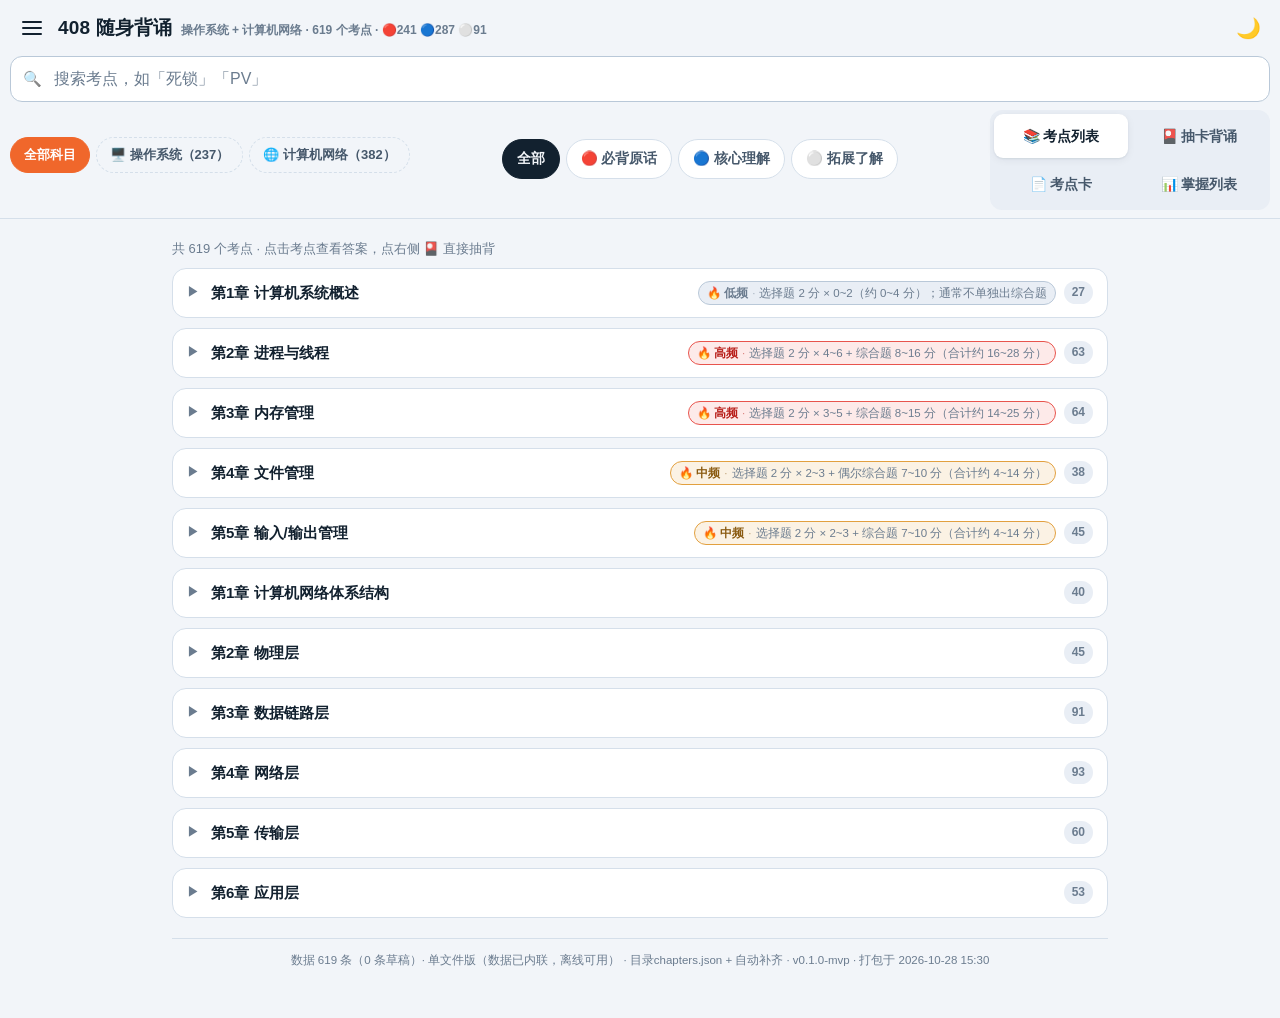
==== commit 66e33da6: "计网第3-6章考点上线：297 条（数据链路层 91 / 网络层 93 / 传输层 60 / 应用层 53）" ====
--- a/standalone.html
+++ b/standalone.html
@@ -2118,7 +2118,7 @@
   </noscript>
 
   <!-- ===== 内联数据（由 build_standalone.js 自动生成，请勿手改）===== -->
-<script type="application/json" id="inline-data">{"builtAt":"2026-10-26 14:45","builder":"build_standalone.js","knowledge":{"items":[{"id":"os-ch1-1.1-001","chapter":"第1章 计算机系统概述","section":"1.1 操作系统的基本概念","topic":"操作系统的定义与角色","level":"l1","title":"操作系统的定义","answer":"【结论】操作系统是控制和管理计算机系统软/硬件资源、合理调度任务与分配资源，并为用户及其他软件提供统一接口与运行环境的最基本的系统软件。\n【三个角色】①计算机系统资源的管理者；②用户与硬件之间的接口；③对计算机资源的扩充（裸机→扩充机器）。\n【四大管理功能】处理机管理、存储器管理、设备管理、文件管理。\n易错点：操作系统是「最基本的系统软件」而非应用软件；编译器虽常被误认，但它属于上层软件，不是操作系统要提供的功能。","keywords":["操作系统定义","系统软件","资源管理","扩充机器"],"source":"王道2027版 印刷页 1（PDF p13）","status":"final"},{"id":"os-ch1-1.1-002","chapter":"第1章 计算机系统概述","section":"1.1 操作系统的基本概念","topic":"操作系统的四大基本特征（并发/共享/虚拟/异步）","level":"l1","title":"操作系统的四大基本特征","answer":"【结论】并发、共享、虚拟、异步，四项缺一不可；其中**并发与共享是最基本的两个特征，互为前提**。\n·并发：两个或多个事件在**同一时间间隔内**发生（宏观同时、微观交替）。\n·共享：资源供内存中多个并发进程共同使用，分**互斥共享**（如打印机）与**同时访问**（如只读文件）。\n·虚拟：把物理实体映射为多个逻辑对应物，靠**时分复用**（CPU 分时）与**空分复用**（虚拟存储器）。\n·异步：进程以不可预知的速度断续推进。\n易错点：并发≠并行。并行是**同一时刻**真正同时发生，单处理机永远无法实现进程级并行；只有 CPU 与 I/O 之间、多 I/O 之间、多核之间才可能并行。","keywords":["并发","共享","虚拟","异步","并行"],"source":"王道2027版 印刷页 3（PDF p15）","status":"final"},{"id":"os-ch1-1.1-003","chapter":"第1章 计算机系统概述","section":"1.1 操作系统的基本概念","topic":"并发与并行的区别","level":"l1","title":"并发与并行的区别","answer":"【结论】并发 = 同一时间间隔内发生（宏观同时、微观交替）；并行 = 同一时刻真正同时发生。\n【判定】单处理机系统：多道程序只能**并发**，任一时刻仅一个程序执行。\n真正并行的三种情形：CPU 与 I/O 设备之间、多个 I/O 设备之间、多核/多处理机之间。\n要实现**进程级**并行，必须有多个 CPU 核才行。\n易错点：题目说「单 CPU 系统中两个进程并行执行」一定错；「并发」与「并行」在选项里常被互换来挖坑。","keywords":["并发","并行","单处理机","多核"],"source":"王道2027版 印刷页 3（PDF p15）","status":"final"},{"id":"os-ch1-1.1-004","chapter":"第1章 计算机系统概述","section":"1.1 操作系统的基本概念","topic":"操作系统的用户接口与程序接口","level":"l2","title":"操作系统的用户接口与程序接口","answer":"【结论】操作系统接口分两类：**用户接口**（命令方式、图形方式，面向终端用户）与**程序接口**（系统调用，面向应用程序）。\n用户接口三型：①联机用户接口（命令行接口，交互式）；②脱机用户接口（作业控制语言，批处理）；③图形用户接口 GUI。\n程序接口即**系统调用**，是应用程序请求内核服务的**唯一合法途径**。\n易错点：**库函数不是操作系统提供的接口**。库函数是系统调用的上层封装（如 printf 最终走 write），也可能是纯用户态计算（如 strlen、sqrt）。2010 年 408 第 11 题就考「操作系统提供给应用程序的接口 = 系统调用」。","keywords":["用户接口","程序接口","系统调用","库函数","GUI"],"source":"王道2027版 印刷页 3（PDF p15）","status":"final"},{"id":"os-ch1-1.1-005","chapter":"第1章 计算机系统概述","section":"1.1 操作系统的基本概念","topic":"库函数与系统调用的区别","level":"l2","title":"库函数与系统调用的区别","answer":"【结论】库函数在用户态、开销小、可移植、易调试、**可替换**；系统调用陷入内核态、开销大、与具体 OS 强耦合、难调试、通常不可替换。\n【联系】部分库函数通过系统调用实现（printf→write，malloc→brk/mmap）；但**并非所有库函数都依赖系统调用**（strlen、sqrt 纯用户态）。\n易错点：①「所有库函数都依赖系统调用」是错误说法；②「库函数就是操作系统接口」错，它是系统调用的**上层**。","keywords":["库函数","系统调用","用户态","内核态"],"source":"王道2027版 印刷页 4（PDF p16）","status":"final"},{"id":"os-ch1-1.1-006","chapter":"第1章 计算机系统概述","section":"1.1 操作系统的基本概念","topic":"操作系统的发展历程与各类系统特点","level":"l1","title":"操作系统的发展历程与各类系统特点","answer":"【结论】发展主线：手工操作 → 单道批处理 → 多道批处理 → 分时 → 实时 → 网络/分布式 → 微机/嵌入式。\n·**批处理**：优点资源利用率高、吞吐量大；**缺点是无交互能力**（这是批处理的代表缺点）。\n·**分时系统**特征：同时性（多路性）、交互性、独立性、及时性；追求**快速响应**。响应时间 T ≈ 时间片 Q × 用户数 N。\n·**实时系统**：在规定时间内处理外部事件，特征是**确定性、高可靠性、强时效性**；分硬实时（飞机控制、导弹制导）与软实时（订票、银行管理）。\n·**网络 OS**：各机独立，用户需显式指定远程资源；**分布式 OS**：单一系统映像、透明性、可并行执行同一任务。\n易错点：实时系统**不以资源利用率为主要目标**（为保证及时响应允许浪费资源）；多道程序系统**必须有中断支持**。","keywords":["批处理","分时","实时","分布式","网络操作系统"],"source":"王道2027版 印刷页 7（PDF p19）","status":"final"},{"id":"os-ch1-1.1-007","chapter":"第1章 计算机系统概述","section":"1.1 操作系统的基本概念","topic":"多道程序设计技术","level":"l2","title":"多道程序设计技术","answer":"【结论】多道程序设计让多个程序同时驻留内存、交替占用 CPU，是**提高单机资源利用率的关键技术**。\n特点：多道、**宏观上并行、微观上串行**。\n实现前提：**中断技术**（无中断就无法在程序间切换）。\n要解决的关键问题：处理器分配策略、内存分配与保护、I/O 分配与调度、程序与数据的组织。\n易错点：多道程序系统**不必**支持虚拟存储（早期多道批处理把所有进程数据全部调入主存也能跑）；也**不是**进程越多 CPU 利用率越高（过多会频繁换页反而下降）。","keywords":["多道程序","中断","资源利用率","吞吐量"],"source":"王道2027版 印刷页 8（PDF p20）","status":"final"},{"id":"os-ch1-1.1-008","chapter":"第1章 计算机系统概述","section":"1.1 操作系统的基本概念","topic":"共享的两种方式与临界资源","level":"l2","title":"共享的两种方式与临界资源","answer":"【结论】共享分两类：①**互斥共享**——一段时间内只允许一个进程访问（打印机、磁带机、共享变量、栈、表格），这类资源称**临界资源**；②**同时访问**——允许多个进程在宏观上同时访问（只读文件、可重入代码），微观上分时交替。\n【关键关系】并发与共享**互为前提**：①共享以并发为前提（单道程序无需共享）；②有效的共享机制是并发正确执行的基础。\n易错点：把「磁盘上的只读文件」判成互斥共享是常见错误；可同时访问的资源仍可能存在微观的交替访问。","keywords":["互斥共享","同时访问","临界资源","并发与共享"],"source":"王道2027版 印刷页 4（PDF p16）","status":"final"},{"id":"os-ch1-1.1-009","chapter":"第1章 计算机系统概述","section":"1.1 操作系统的基本概念","topic":"虚拟技术：时分复用与空分复用","level":"l2","title":"虚拟技术：时分复用与空分复用","answer":"【结论】虚拟是把一个物理实体映射为多个逻辑对应物，实现手段两类：\n①**时分复用**：如处理器分时共享（一个物理 CPU 逻辑上表现为多个）；\n②**空分复用**：如虚拟存储器（有限的物理内存扩展为更大的逻辑地址空间）。\n【第三种应用】虚拟设备技术（SPOOLing）把独占型 I/O 设备（如打印机）转化为多台逻辑设备，使原本需互斥访问的临界资源变为可并发使用。\n易错点：虚拟存储器属于**空分复用**，CPU 分时属于**时分复用**，两者常被互换设置干扰项。","keywords":["虚拟","时分复用","空分复用","SPOOLing"],"source":"王道2027版 印刷页 4（PDF p16）","status":"final"},{"id":"os-ch1-1.3-001","chapter":"第1章 计算机系统概述","section":"1.3 操作系统的运行环境","topic":"处理机的双重工作模式（用户态与内核态）","level":"l1","title":"处理机的双重工作模式（用户态与内核态）","answer":"【结论】处理机至少两种运行模式：**用户态（目态）**与**内核态（管态、系统态）**，由硬件**模式位**标识（如 0=内核态，1=用户态）。\n【特权指令】可能危及系统安全的指令（I/O 指令、置时钟、修改 PSW、开关中断、停机、切换 CPU 模式等）**只能在核心态执行**。\n【核心规则】内核态可执行**完整指令集**（含特权指令与非特权指令）；用户态**只能**执行非特权指令，执行特权指令会触发异常。\n易错点：①「内核态只能执行特权指令」错，内核态什么都能执行；②「用户态只能执行非特权指令」对。2022 年 408 第 30 题即考此点。","keywords":["用户态","内核态","模式位","特权指令"],"source":"王道2027版 印刷页 16（PDF p28）","status":"final"},{"id":"os-ch1-1.3-002","chapter":"第1章 计算机系统概述","section":"1.3 操作系统的运行环境","topic":"从用户态切换到内核态的唯一途径","level":"l1","title":"从用户态切换到内核态的唯一途径","answer":"【结论】**从用户态切换到内核态的唯一途径是中断或异常**（广义上把访管/Trap 视为异常的一种）。\n【为什么不能靠指令】用户态无法执行「修改程序状态字 PSW」这类特权指令；模式位的切换是 **CPU 在中断时自动完成的**，不是用指令改的。\n【常见情形】①系统调用（执行 Trap/访管指令）；②外中断（I/O 完成、时钟信号）；③异常（缺页、地址越界、除零、非法指令）。\n易错点：①「修改 PSW 指令」不能用于此（本身是特权指令）；②「中断屏蔽」也不是途径。这道题是 1.x 的送分题，选项常设「修改 PSW / 中断屏蔽 / 中断处理程序 / 中断」四选一，答案只能是**中断**。","keywords":["内核态","用户态","中断","异常","PSW"],"source":"王道2027版 印刷页 17（PDF p29）","status":"final"},{"id":"os-ch1-1.3-003","chapter":"第1章 计算机系统概述","section":"1.3 操作系统的运行环境","topic":"中断与异常的区别与分类","level":"l2","title":"中断与异常的区别与分类","answer":"【结论】**中断（外中断）**来自 CPU 外部的事件（I/O 完成、时钟信号），**可屏蔽**；**异常（内中断）**源自 CPU 执行指令内部（缺页、除零、地址越界、Trap 陷入指令），**一旦发生立即处理、不可屏蔽**。\n异常三类：故障 Fault（如缺页，处理后重新执行该指令）、自陷 Trap（如系统调用、调试断点）、终止 Abort（如硬件故障，无法恢复）。\n【中断响应与子程序调用的保存差异】中断处理**一定保存 PSW（程序状态字寄存器）**，子程序调用**不必**保存 PSW（只保存 PC/返回地址）——2012 年 408 第 18 题。\n易错点：「访管中断」和「缺页中断」都是**异常/内中断**，不是外中断；外中断的典型例子只有时钟中断、I/O 中断。","keywords":["中断","异常","内中断","外中断","故障","自陷","终止"],"source":"王道2027版 印刷页 17（PDF p29）","status":"final"},{"id":"os-ch1-1.3-004","chapter":"第1章 计算机系统概述","section":"1.3 操作系统的运行环境","topic":"中断处理中硬件与操作系统的分工","level":"l2","title":"中断处理中哪些由硬件做、哪些由操作系统做","answer":"【结论·分工口诀】**硬件做「中断隐指令」**：保存断点（PC、PSW）、找到中断向量、切换到内核态；**操作系统做**：保存通用寄存器、保存中断屏蔽字、执行中断服务程序、初始化中断向量表。\n【中断隐指令】由硬件自动完成，不是一条真实指令，包括：关中断、保存断点、引出中断服务程序。\n易错点（2020 年 408 第 27 题）：**保存断点（PC 与 PSW）由硬件完成**，不是操作系统；而「初始化中断向量表」「保存中断屏蔽字」「提供中断服务」都是操作系统做的。","keywords":["中断隐指令","断点","中断向量表","PSW"],"source":"王道2027版 印刷页 19（PDF p31）","status":"final"},{"id":"os-ch1-1.3-005","chapter":"第1章 计算机系统概述","section":"1.3 操作系统的运行环境","topic":"系统调用的执行过程与分类","level":"l2","title":"系统调用的执行过程与分类","answer":"【结论·五步】①**传递系统调用参数** → ②执行**陷入（Trap）指令**（引起访管中断，CPU 转入内核态）→ ③执行**相应的系统调用服务例程** → ④返回用户态。\n正确顺序（2017 年 408 第 24 题）：传递参数 → Trap → 执行服务程序 → 返回用户态。\n【五大类】设备管理、文件管理、进程控制（创建/撤销/阻塞/唤醒）、进程通信、内存管理。\n易错点：①系统调用**发生在用户态**（用户程序发起），但**被调用的服务例程在内核态执行**——「在用户态发生」与「在用户态执行」是两回事；②创建新进程必须走系统调用（fork），而**页置换、进程调度**都由操作系统自动完成，**不**通过系统调用（2021 年 408 第 29 题）。","keywords":["系统调用","Trap指令","访管中断","陷入"],"source":"王道2027版 印刷页 19（PDF p31）","status":"final"},{"id":"os-ch1-1.3-006","chapter":"第1章 计算机系统概述","section":"1.3 操作系统的运行环境","topic":"用户态与内核态的常见事件辨析","level":"l1","title":"用户态与内核态的常见事件辨析（真题高频）","answer":"【结论】**不能在用户态执行**：关中断/开中断、I/O 指令、置时钟、修改 PSW、停机、设置中断屏蔽字、切换 CPU 模式。\n**可在用户态执行/发生**：普通数据传送、跳转、压栈、Trap（陷入）指令、调试断点、命令解释程序。\n【易混三组】\n·「在用户态**发生**」vs「在用户态**执行**」：系统调用、外中断、缺页都**发生在用户态**；但其**处理**在内核态。\n·进程切换只能**发生在内核态**（2012 年 408 第 17 题）。\n·中断处理程序**一定**是操作系统程序（2011、2016 类题）。\n易错点：Trap 指令本身**不是**特权指令（它正是用户态进入内核态的合法入口）；而 I/O 指令、开关中断则是。","keywords":["特权指令","用户态","内核态","Trap指令","进程切换"],"source":"王道2027版 印刷页 21（PDF p33）","status":"final"},{"id":"os-ch1-1.3-007","chapter":"第1章 计算机系统概述","section":"1.3 操作系统的运行环境","topic":"访管指令与访管中断","level":"l3","title":"访管指令与访管中断","answer":"【结论】**访管指令（Trap 指令）是一条可在用户态执行的指令**，其作用是主动引发访管中断，使 CPU 由用户态转入内核态，从而获得操作系统服务。\n【为什么需要】用户程序运行在用户态，I/O、进程创建、内存分配等特权资源操作无法直接完成，必须借访管指令**主动**请求内核。\n易错点：**访管指令不是特权指令**（它的设计目的恰恰是给用户一个受控的内核入口）；「内核态下可执行除访管指令之外的全部指令」是**错误**说法——内核态可执行完整指令集。","keywords":["访管指令","Trap","访管中断","特权指令"],"source":"王道2027版 印刷页 36（PDF p48）","status":"final"},{"id":"os-ch1-1.4-001","chapter":"第1章 计算机系统概述","section":"1.4 操作系统结构","topic":"分层结构（分层法）","level":"l2","title":"分层结构（分层法）","answer":"【结论】把操作系统分为若干层，最底层（层 0）为硬件，顶层（层 N）为用户接口；**各层只单向依赖并调用其紧邻下层**。\n【优点】①便于调试与验证（自底向上逐层开发，出错必在本层，因下层已验证）；②易于扩充与维护（接口不变即可替换某层）。\n【缺点】①层次划分困难；②**运行效率较低**（执行一个功能要穿越多层，参数传递有额外开销）；③依赖关系固化后**缺乏灵活性**。\n易错点：「依赖关系灵活」是**错误**说法——分层恰恰是依赖关系最僵硬的；题目里凡说分层「灵活」的选项一律排除。","keywords":["分层","单向依赖","调试","效率低"],"source":"王道2027版 印刷页 26（PDF p38）","status":"final"},{"id":"os-ch1-1.4-002","chapter":"第1章 计算机系统概述","section":"1.4 操作系统结构","topic":"模块化结构（模块-接口法）","level":"l2","title":"模块化结构（模块-接口法）","answer":"【结论】按功能划分为若干独立性模块，定义模块间接口；衡量模块独立性的两个标准：**内聚性越高越好、耦合度越低越好**。\n【优点】①提高正确性、可理解性、可维护性；②增强可适应性便于扩展；③支持并行开发。\n【缺点】①模块间接口很难完全满足实际需求；②各模块齐头并进，**每个决定无法建立在已验证的可靠决定之上**（错误会累积、难定位）。\n易错点：「某个模块出错不会导致整个系统崩溃」是**微内核**的特点，**不是**模块化的——模块化各模块都在内核中、相互调用，一个崩则全崩（这是「移花接木」式干扰项）。","keywords":["模块化","内聚性","耦合度","模块-接口法"],"source":"王道2027版 印刷页 27（PDF p39）","status":"final"},{"id":"os-ch1-1.4-003","chapter":"第1章 计算机系统概述","section":"1.4 操作系统结构","topic":"宏内核（单内核/大内核）","level":"l2","title":"宏内核（单内核/大内核）","answer":"【结论】把系统主要功能模块都集成在一个紧密耦合的整体中、**整体运行于内核态**。\n【优点】**性能高**：模块共享地址空间、可直接函数调用，无上下文切换与消息传递开销。\n【缺点】代码规模膨胀后维护困难、**可靠性差**（某模块崩溃即整机崩溃）、安全性弱。\n【实例】Linux、Windows、Android 主要采用宏内核或混合内核；macOS/iOS 的 XNU 是 Mach 微内核 + BSD 宏内核的融合。\n易错点：与微内核对比时，宏内核的强项是**性能**，微内核的强项是**可靠/安全/可扩展/可移植**。","keywords":["宏内核","单内核","大内核","性能"],"source":"王道2027版 印刷页 28（PDF p40）","status":"final"},{"id":"os-ch1-1.4-004","chapter":"第1章 计算机系统概述","section":"1.4 操作系统结构","topic":"微内核结构","level":"l1","title":"微内核结构","answer":"【结论】只保留最基本功能（**进程调度、进程间通信、低级存储器管理、中断和陷入处理**）在内核态，其余（文件系统、设备驱动等）移为用户态服务器，通过**消息传递**通信。\n【四大描述】①内核足够小；②基于**客户/服务器模式**；③**机制与策略分离**；④采用面向对象技术。\n【优点】扩展性/灵活性、**可靠性与安全性**、可移植性、支持分布式。\n【唯一主要缺点】性能差——每次服务请求需多次穿越内核态与用户态。\n易错点：①微内核**不提升性能**，凡说「更高效」的选项都错（2023 年 408 第 21 题）；②「功能分层设计」是**分层式**的特征，不是微内核；③Windows 是混合内核，不是纯分层。","keywords":["微内核","机制与策略分离","客户/服务器","消息传递"],"source":"王道2027版 印刷页 28（PDF p40）","status":"final"},{"id":"os-ch1-1.4-005","chapter":"第1章 计算机系统概述","section":"1.4 操作系统结构","topic":"外核（exokernel）","level":"l3","title":"外核（exokernel）","answer":"【结论】外核把**物理资源直接暴露给用户级系统**，自身只负责资源的**安全分配与隔离**（权限检查），不提供抽象层；用户空间可构建**库操作系统（library OS）**自行实现文件系统、进程调度等。\n【优点】①减少抽象开销；②提升灵活性与性能；③清晰分离「保护」与「实现」。\n易错点：**进程调度仍由内核（或库 OS）负责，不是外核的职责**；外核只做资源的分配、回收与保护。","keywords":["外核","exokernel","库操作系统","资源隔离"],"source":"王道2027版 印刷页 29（PDF p41）","status":"final"},{"id":"os-ch1-1.4-006","chapter":"第1章 计算机系统概述","section":"1.4 操作系统结构","topic":"内核架构对比：宏内核 / 微内核 / 外核","level":"l2","title":"内核架构对比：宏内核 / 微内核 / 外核","answer":"【结论·三栏对比】\n·**宏内核**：主要功能全在内核态，模块直接函数调用 → **性能最好**，但可靠性/安全性/可扩展性差。\n·**微内核**：内核只留最基本功能，其余下沉用户态服务器 → **可靠性、安全性、可扩展性、可移植性最好**，但**性能最差**（频繁态切换）。\n·**外核**：只做物理资源的分配与隔离，不提供抽象，用户态库 OS 自行管理 → 减少抽象开销、灵活，但保护与实现分离。\n【选择高频判据】题目若问「相比宏内核，微内核具有的特征」→ 较高可靠性、较高安全性、较强可扩展性（**不含**「较好性能」）。\n易错点：**混合内核**（如 Windows、macOS 的 XNU）是两种思想的融合，不是纯微内核。","keywords":["宏内核","微内核","外核","架构对比","性能"],"source":"王道2027版 印刷页 28（PDF p40）","status":"final"},{"id":"os-ch1-1.5-001","chapter":"第1章 计算机系统概述","section":"1.5 操作系统引导","topic":"操作系统的引导过程","level":"l2","title":"操作系统的引导过程","answer":"【结论·六步】①CPU 激活并执行 **BIOS**（初始化基本硬件、建立中断向量表）→ ②**硬件自检 POST**，依 CMOS 设置选择启动设备 → ③加载**主引导记录 MBR**（启动设备首扇区，含引导代码+分区表）→ ④MBR 解析分区表，定位活动分区并加载**分区引导记录 PBR** → ⑤PBR 加载**启动管理器**（GRUB/Bootmgr）→ ⑥启动管理器加载**操作系统内核**，内核初始化后启动首个用户态进程（如 init）。\n易错点：①引导程序（自举程序）存在 **ROM/主板 BIOS** 中，操作系统引导程序在**硬盘活动分区的引导扇区**；②引导程序**不会把整个操作系统全部装入内存**（常驻的只是内核），这是错误说法；③开机后操作系统最终被加载到 **RAM**。","keywords":["BIOS","MBR","PBR","启动管理器","引导"],"source":"王道2027版 印刷页 29（PDF p41）","status":"final"},{"id":"os-ch1-1.6-001","chapter":"第1章 计算机系统概述","section":"1.6 虚拟机","topic":"两类虚拟机管理程序（VMM）","level":"l1","title":"两类虚拟机管理程序（VMM）","answer":"【结论】**第一类 VMM（裸金属架构）**直接运行在物理硬件上，是系统中**唯一处于最高特权级**的软件；效率通常**更高**。**第二类 VMM（寄居架构）**以应用程序形式运行在**宿主操作系统**之上，本质是用户态进程（如 VMware Workstation）；效率较低。\n【关键点】VMM 作为虚拟化核心，必须运行在**高于操作系统的特权级**上，才能拦截和模拟敏感指令、维持隔离——所以 **VMM 与操作系统特权级不可能相同**（2025 年 408 真题）。\n易错点：①「VMM 代码量大于完整操作系统」错（VMM 功能更简单）；②客户操作系统运行于**虚拟内核态**（它以为自己在内核态），其用户进程运行于真实用户态；③第二类 VMM 通常运行在用户态（较低特权级）。","keywords":["虚拟机","VMM","裸金属","寄居架构","特权级"],"source":"王道2027版 印刷页 30（PDF p42）","status":"final"},{"id":"os-ch1-1.6-002","chapter":"第1章 计算机系统概述","section":"1.6 虚拟机","topic":"虚拟化技术的特点","level":"l2","title":"虚拟化技术的特点","answer":"【结论】虚拟机通过虚拟化把一台物理机抽象为多台**逻辑上独立**的计算环境，每台都表现为完整硬件的精确复制品；核心是**隐藏底层硬件细节、提供统一且隔离的执行平台**。\n【能力】可在一台计算机上构建多个虚拟机；可运行不同指令集架构（借助仿真/动态二进制翻译）；操作系统可作为客户系统运行在虚拟机中。\n易错点：①**多台虚拟机同时运行在同一物理机上不是「真正的并行」**，真正的并行靠多核处理机；②「虚拟机只能用软件实现」错，也可用硬件支持（硬件虚拟化）。","keywords":["虚拟机","虚拟化","隔离","指令集"],"source":"王道2027版 印刷页 30（PDF p42）","status":"final"},{"id":"os-ch1-1.7-001","chapter":"第1章 计算机系统概述","section":"1.7 本章疑难点","topic":"特权指令与非特权指令","level":"l2","title":"特权指令与非特权指令","answer":"【结论】特权指令是用于**清内存、置时钟、分配系统资源、修改虚存页表、调整访问权限、I/O、开关中断**等关键操作的指令，**仅允许在内核态执行**。\n非特权指令：普通的数据处理、流程控制（跳转）、读操作等，不影响系统安全与整体状态，用户态可执行。\n【核心规则】内核态可执行**完整指令集**；用户态**只**能执行非特权指令，误用特权指令会由硬件触发异常阻止。\n易错点：**Trap/访管指令不是特权指令**（可在用户态执行，是进入内核的合法入口）；而「关中断指令」权限极大，属特权指令，**只能**在内核态执行（2015、2020 类题）。","keywords":["特权指令","非特权指令","内核态"],"source":"王道2027版 印刷页 35（PDF p47）","status":"final"},{"id":"os-ch1-1.7-002","chapter":"第1章 计算机系统概述","section":"1.7 本章疑难点","topic":"用户态与内核态切换、中断与访管的关系（综合）","level":"l2","title":"用户态与内核态切换、中断与访管的关系（综合）","answer":"【结论·一句话】**从用户态切换到内核态的唯一途径是中断或异常**；访管中断是用户程序主动发起的那一种。\n【链路】用户程序执行 Trap（访管）指令 → CPU 保存断点并置模式位为内核态 → 执行系统调用服务例程 → 返回前把模式位改回用户态。\n【反例】修改 PSW 指令、中断屏蔽都**不能**作为切换途径（前者是特权指令用户态不可执行，后者本身就是特权操作）。\n易错点：「中断处理程序」不是切换途径——它是在**已经切换之后**才执行的程序；题目常把「中断」与「中断处理程序」并列作为选项来混淆。","keywords":["内核态","用户态","访管中断","切换"],"source":"王道2027版 印刷页 36（PDF p48）","status":"final"},{"id":"os-ch2-2.1-001","chapter":"第2章 进程与线程","section":"2.1 进程与线程","topic":"进程的概念与四大特征","level":"l1","title":"进程的概念与四大特征","answer":"【结论】进程是**进程实体的运行过程**，是系统进行**资源分配和调度**的独立单位；进程实体（进程映像）由**程序段、数据段、PCB** 三部分构成。\n【四大特征】①**动态性**（最根本，进程有生命周期）；②**并发性**（引入进程的根本目的）；③**独立性**（独立运行、独立获得资源、独立参与调度）；④**异步性**（不可预知地推进）。\n【创建进程的本质是创建 PCB**；撤销进程即释放 PCB 及相关资源。\n易错点：把「进程=程序」当等价是最大误区——程序是静态的，进程是动态的执行过程。","keywords":["进程","进程实体","PCB","动态性","并发性"],"source":"王道2027版 印刷页 38（PDF p50）","status":"final"},{"id":"os-ch2-2.1-002","chapter":"第2章 进程与线程","section":"2.1 进程与线程","topic":"进程与程序的区别与联系","level":"l3","title":"进程与程序的区别与联系","answer":"【结论】①进程是「程序及其数据在计算机上的一次执行活动」，**动态**；程序只是有序指令集合，**静态**。②进程有生命周期（暂时存在）；程序可长期保存（永久存在）。③一个进程通常执行一个程序，但**一个程序可被多个进程并发执行**；**进程能创建新进程，程序不能**。④组成不同：进程 = 程序 + 数据 + PCB。\n易错点：说「进程与程序一一对应」「程序也能创建进程」都是错的。","keywords":["进程","程序","生命周期"],"source":"王道2027版 印刷页 175（PDF p187）","status":"final"},{"id":"os-ch2-2.1-003","chapter":"第2章 进程与线程","section":"2.1 进程与线程","topic":"进程控制块 PCB 的作用与内容","level":"l2","title":"进程控制块 PCB 的作用与内容","answer":"【结论】**PCB 是进程存在的唯一标志**；没有建立 PCB 的程序**不能**被操作系统调度执行。PCB 常驻内存，创建进程即创建 PCB，撤销进程即回收 PCB。\n【四类内容】①进程标识信息（PID、PPID、UID）；②进程调度信息（当前状态、优先级、CPU 占用时间等）；③资源与内存信息（代码/数据/堆栈段指针、文件描述符列表、I/O 清单）；④处理机状态信息（CPU 上下文：通用寄存器、PC、栈指针、PSW）。\n【组织方式】链接方式（同状态 PCB 用指针串成队列）与索引方式（每种状态建一个索引表）。\n易错点：**PCB 不在进程的用户虚拟地址空间中**，它由内核维护、存放在内核区，对用户进程不可见。","keywords":["PCB","进程控制块","进程标识","CPU上下文"],"source":"王道2027版 印刷页 38（PDF p50）","status":"final"},{"id":"os-ch2-2.1-004","chapter":"第2章 进程与线程","section":"2.1 进程与线程","topic":"进程的内存映像（虚拟地址空间布局）","level":"l3","title":"进程的内存映像（虚拟地址空间布局）","answer":"【结论】自高地址到低地址依次为：**用户栈**（向下增长）→ **共享库的存储映射区** → **堆**（向上增长）→ **读写数据段 .data/.bss** → **只读代码段 .init/.text/.rodata**；最顶部为**内核区（用户不可见）**。\n【要点】代码段与数据段大小**在加载时即确定**；堆与栈可在运行时**动态扩展收缩**。\n易错点：**PCB 不属于进程的虚拟地址空间**（它在内核区）；.bss 存放**未初始化**的全局/静态变量，.data 存放**已初始化**的。","keywords":["内存映像","代码段","数据段","堆","栈","内核区"],"source":"王道2027版 印刷页 40（PDF p52）","status":"final"},{"id":"os-ch2-2.1-005","chapter":"第2章 进程与线程","section":"2.1 进程与线程","topic":"进程的状态与转换","level":"l2","title":"进程的状态与转换","answer":"【结论】三基本状态：**就绪**（只差 CPU）、**运行**（占用 CPU）、**阻塞/等待**（等事件，给 CPU 也跑不了）；加创建与终止共**五态**。\n【合法转换】就绪→运行（被调度）；运行→就绪（**时间片用完或被更高优先级抢占**）；运行→阻塞（**主动请求 I/O 等需等待的事件**，必须经系统调用）；阻塞→就绪（等待的事件发生）。\n【不可能转换】**阻塞→运行**（必须先变就绪）；**就绪→阻塞**（没在跑，无法主动请求）。\n易错点：①并非所有系统调用都导致阻塞，只有需要等待外部事件的才会；②进程申请处理器得不到时是**就绪态**，不是阻塞态；③死锁时可能**全部进程阻塞、CPU 空闲**。","keywords":["就绪态","运行态","阻塞态","状态转换","五态"],"source":"王道2027版 印刷页 42（PDF p54）","status":"final"},{"id":"os-ch2-2.1-006","chapter":"第2章 进程与线程","section":"2.1 进程与线程","topic":"进程控制：创建、终止、阻塞、唤醒","level":"l2","title":"进程控制：创建、终止、阻塞、唤醒","answer":"【结论】进程控制用**原语**实现；原语在执行过程中**不可被中断**（靠关中断或硬件原子指令保证）。\n【创建】①申请空白 PCB → ②分配资源 → ③初始化 PCB（含把状态置为**就绪态**）→ ④插入就绪队列。\n【终止原因】正常结束、异常结束（越界、非法指令、特权指令违规、算术错误、I/O 故障、超时）、外界干预。\n易错点（2021 年 408 第 24 题）：创建新进程时**设置进程状态为执行态是错误的**——新建进程只能是就绪态（或创建态）。","keywords":["原语","进程创建","进程终止","阻塞","唤醒"],"source":"王道2027版 印刷页 42（PDF p54）","status":"final"},{"id":"os-ch2-2.1-007","chapter":"第2章 进程与线程","section":"2.1 进程与线程","topic":"进程通信（共享存储、消息传递、管道、信号）","level":"l2","title":"进程通信（共享存储、消息传递、管道、信号）","answer":"【结论】①**共享存储**：创建共享内存区并映射到多进程地址空间，速度快，但**同步互斥须由用户程序自己做**（OS 只分配与映射，不提供同步保护）。②**消息传递**：以消息为单位，分直接通信（指名进程）与间接通信（信箱），适合分布式、无共享内存也能用。③**管道（pipe）**：**半双工**，写入缓冲满则写进程阻塞、读空则读进程阻塞；数据**一次性读取**，读走即释放；由父进程 pipe() 创建，子进程**继承文件描述符**从而共享同一管道。④**信号**。\n易错点：共享存储**不代表**自动互斥——这是常考陷阱。","keywords":["共享存储","消息传递","管道","信号","进程通信"],"source":"王道2027版 印刷页 43（PDF p55）","status":"final"},{"id":"os-ch2-2.1-008","chapter":"第2章 进程与线程","section":"2.1 进程与线程","topic":"线程的概念与特点（与进程的区别）","level":"l1","title":"线程的概念与特点","answer":"【结论】**线程是程序执行流的最小单元，是处理器调度的基本单位**；进程则是**资源分配的基本单位**。\n【线程私有】线程 ID、程序计数器 PC、寄存器集合、**栈**、线程控制块 TCB。\n【线程共享】同进程内的**地址空间、代码段、数据段、打开的文件（fd）**等。\n【优点】①创建/撤销/切换开销小；②提高并发性；③便于共享资源；④支持多处理器并行。\n易错点（2024 年 408 第 28 题）：同一进程内不同线程**不共享各自的栈**；「进程是 CPU 调度基本单位」是**旧模型**，引入线程后已变。","keywords":["线程","轻量级进程","TCB","调度基本单位","资源分配基本单位"],"source":"王道2027版 印刷页 46（PDF p58）","status":"final"},{"id":"os-ch2-2.1-009","chapter":"第2章 进程与线程","section":"2.1 进程与线程","topic":"用户级线程与内核级线程","level":"l2","title":"用户级线程与内核级线程","answer":"【结论】\n·**用户级线程**：线程管理全在**用户态**（线程库完成创建/切换/撤销），内核**感知不到**线程存在。优点：切换不需陷入内核、开销小。**致命缺点**：调度以**进程**为单位，进程内一个线程**阻塞则整个进程阻塞**；也不能利用多核。\n·**内核级线程**：由内核管理，内核维护每个线程的 TCB。优点：某线程阻塞不影响同进程其他线程；可利用多处理器并行。缺点：切换需用户态/内核态模式转换，开销大。\n·**组合方式（多对多）**：兼顾两者优点。\n易错点：用户级线程下「一个线程被阻塞，同进程内其他线程仍可运行」是**错误**的——这是内核级线程才有的能力。","keywords":["用户级线程","内核级线程","组合方式","多线程模型","TCB"],"source":"王道2027版 印刷页 46（PDF p58）","status":"final"},{"id":"os-ch2-2.2-001","chapter":"第2章 进程与线程","section":"2.2 CPU调度","topic":"三级调度（高级/中级/低级）","level":"l2","title":"三级调度（高级/中级/低级）","answer":"【结论】①**高级调度（作业调度）**：从外存后备队列选作业调入内存建立进程，**频率最低**，批处理系统才有；②**中级调度（内存调度）**：对换（挂起/激活），用于提高内存利用率、缓解内存紧张；③**低级调度（进程调度）**：从就绪队列选进程分配 CPU，**频率最高**、所有系统必备。\n易错点：交互式系统一般不设独立的作业调度；进程调度是三种调度中**最频繁**的。","keywords":["高级调度","中级调度","低级调度","作业调度","进程调度"],"source":"王道2027版 印刷页 66（PDF p78）","status":"final"},{"id":"os-ch2-2.2-002","chapter":"第2章 进程与线程","section":"2.2 CPU调度","topic":"调度的时机与不能调度的情况","level":"l2","title":"调度的时机与不能调度的情况","answer":"【结论】引起进程调度的事件：**进程阻塞、进程结束、时间片用完、中断处理结束**（2021 年 408 第 27 题）。\n**不能**进行调度与切换的情形：①**处理中断过程中**；②**执行原子操作过程中**（加锁解锁、现场保护与恢复等，通常已屏蔽中断）。若此时出现调度条件，只置**调度请求标志**，待退出临界区再处理。\n易错点：「中断处理过程中可以立即切换到别的进程」是错误说法；中断处理不隶属任何用户进程，不应被剥夺 CPU。","keywords":["调度时机","抢占","原子操作","调度请求标志"],"source":"王道2027版 印刷页 69（PDF p81）","status":"final"},{"id":"os-ch2-2.2-003","chapter":"第2章 进程与线程","section":"2.2 CPU调度","topic":"抢占式与非抢占式调度","level":"l2","title":"抢占式与非抢占式调度","answer":"【结论】**非抢占式（不可剥夺）**：进程一旦获得 CPU 就运行到完成或主动阻塞，不会被强行剥夺；**抢占式（可剥夺）**：更高优先级进程就绪或时间片用完时，当前进程被**强制**让出 CPU。\n【典型归属】FCFS、SJF（默认）为非抢占式；RR、抢占式优先级为抢占式；多级反馈队列为**抢占式**。\n易错点：抢占式并非处处更好——它增加上下文切换开销，且实现复杂；「抢占式一定比非抢占式效率高」是错误说法。","keywords":["抢占式","非抢占式","可剥夺","CPU调度"],"source":"王道2027版 印刷页 67（PDF p79）","status":"final"},{"id":"os-ch2-2.2-004","chapter":"第2章 进程与线程","section":"2.2 CPU调度","topic":"调度的评价指标（周转/带权周转/等待/响应）","level":"l1","title":"调度的评价指标（周转/带权周转/等待/响应）","answer":"【结论·公式必背】\n·**CPU 利用率** = CPU 有效工作时间 ÷（有效工作时间 + 空闲等待时间）\n·**周转时间** = 完成时间 − 到达时间\n·**带权周转时间** = 周转时间 ÷ **实际运行时间**（分母是服务时间，**不是**等待时间）\n·**等待时间** = 周转时间 − 实际运行时间（= 在各队列中等待的总时长）\n·**响应时间** = 从提交请求到首次响应的时间\n易错点：①**平均**周转/带权周转必须逐进程求出再取算术平均，不能拿总时间相除；②带权周转时间**永远 ≥ 1**（周转 ≥ 运行）。","keywords":["周转时间","带权周转时间","等待时间","响应时间","CPU利用率"],"source":"王道2027版 印刷页 70（PDF p82）","status":"final"},{"id":"os-ch2-2.2-005","chapter":"第2章 进程与线程","section":"2.2 CPU调度","topic":"上下文切换与进程切换","level":"l2","title":"上下文切换与进程切换","answer":"【结论】进程上下文由 **PCB** 表示（CPU 寄存器值、进程状态、内存管理信息等）。切换流程：保存旧进程上下文到其 PCB → 更新地址空间相关信息（**页表基址**）、重置 PC → 加载新进程上下文。\n【要点】**切换 ≠ 调度**：调度是「选谁」，切换是「换现场」。\n易错点（2024 年 408 第 25 题）：页式系统中进程切换时 OS 需更新 **PC、栈基址寄存器、页表基址寄存器**。","keywords":["上下文切换","PCB","页表基址","进程切换"],"source":"王道2027版 印刷页 70（PDF p82）","status":"final"},{"id":"os-ch2-2.2-006","chapter":"第2章 进程与线程","section":"2.2 CPU调度","topic":"FCFS 与 SJF/SPF 调度算法","level":"l2","title":"FCFS 与 SJF/SPF 调度算法","answer":"【结论】\n·**FCFS（先来先服务）**：非抢占，实现简单但**对短作业不利**，长作业先到会使后续短作业长时间等待；不适合分时/实时系统，常与其他策略结合（同优先级按 FCFS）。\n·**SJF/SPF（短作业/短进程优先）**：**平均等待时间、平均周转时间最优**（同时到达前提下）；缺点：**长作业会饥饿**、未考虑紧迫程度、运行时间由用户估计不可靠。分非抢占（默认）与抢占式（SRTN）。\n易错点：SJF 的「最优」有前提——**有不同到达时刻时 SJF 不一定最优**；「SJF 一定能得到最短平均周转时间」是无条件错误说法。","keywords":["FCFS","SJF","SPF","短作业优先","饥饿"],"source":"王道2027版 印刷页 71（PDF p83）","status":"final"},{"id":"os-ch2-2.2-007","chapter":"第2章 进程与线程","section":"2.2 CPU调度","topic":"高响应比优先 HRRN","level":"l3","title":"高响应比优先 HRRN","answer":"【结论】**响应比 = (等待时间 + 要求服务时间) ÷ 要求服务时间**；每次调度选响应比最高者。\n【优点】兼顾短作业（服务时间短则响应比高）与长作业（等待越久响应比越高，**不会饥饿**）。\n【缺点】每次调度都要计算所有作业的响应比，**开销大**。\n易错点：响应比公式分子是「等待 + 服务」，不是「等待 ÷ 服务」；HRRN 是**非抢占式**。","keywords":["HRRN","高响应比优先","响应比"],"source":"王道2027版 印刷页 74（PDF p86）","status":"final"},{"id":"os-ch2-2.2-008","chapter":"第2章 进程与线程","section":"2.2 CPU调度","topic":"时间片轮转 RR","level":"l2","title":"时间片轮转 RR","answer":"【结论】按 FCFS 排队，每个进程最多运行一个**时间片 q**，用完即被剥夺排到队尾；**抢占式**、专为分时系统设计。\n【关键权衡】q **过大**→退化为 FCFS；q **过小**→上下文切换开销剧增。\n【响应时间估算】就绪进程数 N、时间片 q 时，最坏响应时间约为 **N × q**（如 100 个就绪进程、要求响应 ≤2s，则 q ≤ 20ms）。\n易错点：RR 的周转时间**不优**（对短作业不友好），它的目标是**响应时间**而非周转时间。","keywords":["RR","时间片轮转","时间片","响应时间"],"source":"王道2027版 印刷页 75（PDF p87）","status":"final"},{"id":"os-ch2-2.2-009","chapter":"第2章 进程与线程","section":"2.2 CPU调度","topic":"优先级调度（静态/动态优先级）","level":"l3","title":"优先级调度（静态/动态优先级）","answer":"【结论】按优先级高低调度，可抢占也可非抢占；相同优先级通常按 FCFS。\n·**静态优先级**：创建时确定且不变；实现简单、开销小，但**不够灵活，低优先级进程可能饥饿**。\n·**动态优先级**：随进程推进/等待时间变化而调整（如等待越久优先级越高），**可缓解饥饿**。\n易错点：优先级数值大小与「谁优先」要看题目约定（有的题「值越小优先级越高」，务必读题干）。","keywords":["优先级调度","静态优先级","动态优先级","饥饿"],"source":"王道2027版 印刷页 74（PDF p86）","status":"final"},{"id":"os-ch2-2.2-010","chapter":"第2章 进程与线程","section":"2.2 CPU调度","topic":"多级队列与多级反馈队列调度","level":"l2","title":"多级队列与多级反馈队列调度","answer":"【结论】\n·**多级队列**：就绪进程分成多个独立队列（系统/交互/批处理），各队列**有自己的调度算法和优先级**，队列间固定优先级。\n·**多级反馈队列**：队列**按优先级排列**、时间片**逐级增大**；进程可在队列间**动态迁移**（用完时间片降到下一级）。\n【四要素】（2020 年 408 第 26 题）**就绪队列的数量、各就绪队列的优先级、各队列的调度算法、进程在队列间的迁移条件**，四者缺一不可。\n易错点：多级反馈队列能让**长作业最终也能完成**（已在高优先级队列获得过 CPU），因此**不会饥饿**；而 SJF/静态优先级会饥饿。","keywords":["多级队列","多级反馈队列","队尾","迁移条件"],"source":"王道2027版 印刷页 75（PDF p87）","status":"final"},{"id":"os-ch2-2.2-011","chapter":"第2章 进程与线程","section":"2.2 CPU调度","topic":"调度算法综合对比表","level":"l1","title":"调度算法综合对比表","answer":"【结论·一句话记忆】\n·FCFS：**不利于短作业**，无饥饿。\n·SJF：**平均等待/周转最优**，但**长作业会饥饿**，且需估计运行时间。\n·HRRN：兼顾长短作业、无饥饿，但**计算响应比开销大**。\n·RR：**响应时间好**，适用于分时系统；但平均等待时间较长、上下文切换浪费。\n·多级反馈队列：**最通用**，实现**最复杂**。\n易错点：问「哪个不会饥饿」→ HRRN、多级反馈队列、FCFS；问「哪个平均周转最优」→ SJF（同时到达前提）。","keywords":["调度算法对比","饥饿","适用场景"],"source":"王道2027版 印刷页 77（PDF p89）","status":"final"},{"id":"os-ch2-2.2-012","chapter":"第2章 进程与线程","section":"2.2 CPU调度","topic":"多处理机调度","level":"l3","title":"多处理机调度","answer":"【结论】比单处理机复杂，调度策略与系统结构有关；关注**负载均衡**（让各 CPU 负载相近）与**处理器亲和性**（尽量让进程回到上次运行过的 CPU，以利用 Cache/TLB 残留）。\n易错点：负载均衡与亲和性存在**权衡**——迁移可均衡负载但破坏亲和性、增加 Cache 失效。","keywords":["多处理机","负载均衡","处理器亲和性"],"source":"王道2027版 印刷页 77（PDF p89）","status":"final"},{"id":"os-ch2-2.3-001","chapter":"第2章 进程与线程","section":"2.3 同步与互斥","topic":"临界资源、临界区与同步互斥","level":"l1","title":"临界资源、临界区与同步互斥","answer":"【结论】**临界资源**：一次仅允许一个进程访问的资源（打印机、共享变量、栈等）。**临界区**：每个进程中**访问临界资源的那段代码**（不是资源本身）。\n·**同步（直接制约）**：进程间因**协作**要求在关键点等待对方信号，强调**先后次序**。\n·**互斥（间接制约）**：因**争用临界资源**须排他进入，强调**同一时刻仅一个**。\n【关系·教材口径】同步与互斥是并发进程的**两类不同制约关系**：同步源于**竞争资源**（间接制约），同步源于**协同完成同一任务**（直接制约）。\n【通俗说法（考纲外补充）】「互斥是同步的特殊情形（资源数为 1）」只是便于记忆的通俗化表述，**不是教材定义**；答题时优先用「直接制约/间接制约」这组标准术语，不要用「特例」替代定义。\n易错点：临界区是「代码」不是「资源」——选项把两者互换即为陷阱。","keywords":["临界资源","临界区","同步","互斥","直接制约","间接制约"],"source":"王道2027版 印刷页 99（PDF p111）","status":"final"},{"id":"os-ch2-2.3-002","chapter":"第2章 进程与线程","section":"2.3 同步与互斥","topic":"实现临界区互斥的四条准则","level":"l1","title":"实现临界区互斥的四条准则","answer":"【结论·必背原文顺序】①**空闲让进**：临界区空闲时允许一个请求进程立即进入；②**忙则等待**：已有进程在临界区内时其他进程必须等待；③**有限等待**：保证请求进程在有限时间内能进入；④**让权等待（原则上应该遵循，但非必须）**：无法进入时应主动放弃 CPU 转阻塞态，避免忙等。\n【2020 年 408 第 32 题】「必须遵循」的是 **Ⅰ 忙则等待、Ⅱ 空闲让进、Ⅲ 有限等待**；**Ⅳ（不能进入的执行态进程立即放弃 CPU）不是必须的**，因为教材原文第 4 条标注了「非必须」。\n易错点：**让权等待不是必须**——只有 ①②③ 是必须遵循的。","keywords":["空闲让进","忙则等待","有限等待","让权等待","四准则"],"source":"王道2027版 印刷页 100（PDF p112）","status":"final"},{"id":"os-ch2-2.3-003","chapter":"第2章 进程与线程","section":"2.3 同步与互斥","topic":"单标志法与双标志法","level":"l2","title":"单标志法与双标志法","answer":"【结论】\n·**单标志法**：设公用 `turn`，`turn=i` 才允许 Pi 进，退出置 `turn=j`。**满足**忙则等待、有限等待；**违反空闲让进**（强制轮流，对方不来本方可进也进不去）。\n·**双标志先检查**：先检查对方标志再置自己标志。**违反忙则等待**（两者同时检查、同时置位可同时进入临界区）。\n·**双标志后检查**：先置自己标志再检查对方。**违反空闲让进与有限等待**（双方都置位、都等待 → 饥饿）。\n易错点：先检查 vs 后检查的**区别就在「置位与检查的先后」**；两者都不满足让权等待。","keywords":["单标志法","双标志先检查","双标志后检查","空闲让进"],"source":"王道2027版 印刷页 100（PDF p112）","status":"final"},{"id":"os-ch2-2.3-004","chapter":"第2章 进程与线程","section":"2.3 同步与互斥","topic":"Peterson 算法","level":"l1","title":"Peterson 算法","answer":"【结论】为每个进程设标志 `flag[i]`，再设 `turn`：进入区先 `flag[i]=true`、`turn=j`，再 `while(flag[j] && turn==j)` 循环等待。\n【四准则】**满足空闲让进、忙则等待、有限等待；唯一缺陷是不满足让权等待（忙等）**。\n【地位】是最经典的**纯软件**互斥方案，正确解决了两进程互斥问题。\n易错点：Peterson **能**保证有限等待（因为 turn 最终只会偏向一方），但**不能**避免忙等。","keywords":["Peterson算法","flag","turn","忙等"],"source":"王道2027版 印刷页 101（PDF p113）","status":"final"},{"id":"os-ch2-2.3-005","chapter":"第2章 进程与线程","section":"2.3 同步与互斥","topic":"硬件方法：中断屏蔽、TestAndSet、Swap","level":"l1","title":"硬件方法：中断屏蔽、TestAndSet、Swap","answer":"【结论】\n·**中断屏蔽**：进入前关中断、退出后开中断。满足空闲让进、忙则等待、**有限等待**（关中断期间本进程不被抢占，必然能连续执行完临界区）；**不满足让权等待**（关中断期间进程并不放弃 CPU）。**仅适用于单 CPU / 单处理器**（某 CPU 关中断无法阻止其他 CPU 并发访问同一临界区），且开/关中断是特权指令，不能开放给用户进程。\n·**TestAndSet（TS）**：原子地返回旧值并置真，`while(TestAndSet(&lock));`。满足前三项，**不满足让权等待**（忙等待）；适用于多处理器。\n·**Swap（交换）**：原子交换两个变量，`while(key!=false) Swap(&lock,&key);`。满足前三项，**不满足让权等待**（忙等待）；适用于多处理器。\n【共同缺点】都**不满足让权等待**，浪费 CPU。\n易错点：①**中断屏蔽缺的是「让权等待」，不是「有限等待」**——这是本考点最大的陷阱，教材（印刷页 102 / PDF p114）列其缺点只讲「限制并发降效率、用户可关中断有风险、不适用于多处理器」，**从未说它不满足有限等待**；②真正**缺少有限等待**的是**双标志后检查法**（会饥饿）；③中断屏蔽与 TS/Swap 的关键区别：前者**仅限单处理器**，后两者**适用于多处理器**。","keywords":["中断屏蔽","TestAndSet","Swap","忙等待","硬件方法"],"source":"王道2027版 印刷页 102（PDF p114）","status":"final"},{"id":"os-ch2-2.3-006","chapter":"第2章 进程与线程","section":"2.3 同步与互斥","topic":"四准则满足情况总表（软件+硬件）","level":"l1","title":"四准则满足情况总表（软件+硬件）","answer":"【结论·一张表背完】\n| 方法 | 空闲让进 | 忙则等待 | 有限等待 | 让权等待 |\n| 单标志 | ✗ | ✓ | ✓ | ✗ |\n| 双标志先检查 | ✓ | ✗ | ✓ | ✗ |\n| 双标志后检查 | ✗ | ✓ | ✗ | ✗ |\n| Peterson | ✓ | ✓ | ✓ | ✗ |\n| 中断屏蔽 | ✓ | ✓ | ✓ | ✗ |\n| TS / Swap | ✓ | ✓ | ✓ | ✗ |\n【三条规律】**① 没有任何方法满足「让权等待」**（全部是忙等或持 CPU 空转）；**② 只有「双标志后检查」缺「有限等待」**（双方都置位互相等待 → 饥饿）；**③ 只有「双标志先检查」缺「忙则等待」**。\n易错点：①**中断屏蔽满足有限等待**——关中断后本进程必然能进去；它缺的是**让权等待**，且**不适用于多处理器**；②做题先问「问的是哪一列」，别把「忙等」和「不能有限等待」混为一谈。","keywords":["四准则","软件方法","硬件方法","对比表"],"source":"王道2027版 印刷页 103（PDF p115）","status":"final"},{"id":"os-ch2-2.3-007","chapter":"第2章 进程与线程","section":"2.3 同步与互斥","topic":"互斥锁与自旋锁","level":"l2","title":"互斥锁与自旋锁","answer":"【结论】**互斥锁**：进入前 acquire()，退出后 release()。\n【自旋锁】**忙等待**型互斥锁（如单标志、TS、Swap 都是），缺点是多进程共享 CPU 时连续循环浪费 CPU 周期；优点：**等待期间没有上下文切换**，若持锁时间短则等待代价低。适合**多处理器**系统（一个核「旋转」不影响其他核）。\n易错点：自旋锁**不满足让权等待**——这是它的定义特征，不是缺陷以外的偶然。","keywords":["互斥锁","自旋锁","忙等待","acquire","release"],"source":"王道2027版 印刷页 104（PDF p116）","status":"final"},{"id":"os-ch2-2.3-008","chapter":"第2章 进程与线程","section":"2.3 同步与互斥","topic":"信号量 PV 操作的含义","level":"l1","title":"信号量 PV 操作的含义","answer":"【结论·铁律】**P(S)/wait(S)**：先 `S.value--`，再判断 **若 \u003c 0 则调用 block 自我阻塞**（放弃 CPU、加入等待队列 S.L）→ 实现让权等待。**V(S)/signal(S)**：先 `S.value++`，再判断 **若 ≤ 0 则调用 wakeup 唤醒一个等待者**。\n【初始化】`S.value` 初值 = **可用资源数量**（互斥量初值为 1）。\n【取值含义】正值 = 剩余可用资源数；0 = 资源恰好用完且无等待者；**负值 → 其绝对值 = 正在等待的进程数**。\n易错点：①wait 里是 `\u003c0`、signal 里是 `≤0`，写成 `\u003c0/≤0` 都对，但写成 `≤0/\u003c0` 互换就错；②`S.value = −2` 表示 **2 个进程在等待**，不是 2 个空闲资源。","keywords":["P操作","V操作","信号量","wait","signal","block","wakeup"],"source":"王道2027版 印刷页 105（PDF p117）","status":"final"},{"id":"os-ch2-2.3-009","chapter":"第2章 进程与线程","section":"2.3 同步与互斥","topic":"整型信号量与记录型信号量的区别","level":"l2","title":"整型信号量与记录型信号量的区别","answer":"【结论】**整型信号量**：`while(S\u003c=0); S=S-1;` —— **不满足让权等待**（忙等）。\n**记录型信号量**：由一个整型 value 与一个等待队列 L 组成，`S.value--` 后若 `\u003c0` 就 block，`S.value++` 后若 `≤0` 就 wakeup —— **满足让权等待**。\n【要点】原语（wait/signal）的原子性由硬件或关中断保证，不可被中断。\n易错点：考题问「实现让权等待的信号量」→ **记录型**；整型信号量是忙等。","keywords":["整型信号量","记录型信号量","原子性","让权等待"],"source":"王道2027版 印刷页 105（PDF p117）","status":"final"},{"id":"os-ch2-2.3-010","chapter":"第2章 进程与线程","section":"2.3 同步与互斥","topic":"利用信号量实现进程互斥","level":"l1","title":"利用信号量实现进程互斥","answer":"【结论】为临界资源设**互斥信号量 mutex，初值 1**；各进程把临界区夹在 `P(mutex)` 与 `V(mutex)` 之间。\n【执行路径】P(mutex) 时若资源空闲（mutex=1）则减为 0 成功进入；若已被占用（mutex=0）则被阻塞入等待队列；退出时 V(mutex) 加 1 并唤醒一个等待者。\n易错点：互斥量 **P/V 必须在同一进程内成对出现**，且**不能少写或重复写**；互斥量初值必须为 **1**。","keywords":["互斥信号量","mutex","初值为1","临界区"],"source":"王道2027版 印刷页 105（PDF p117）","status":"final"},{"id":"os-ch2-2.3-011","chapter":"第2章 进程与线程","section":"2.3 同步与互斥","topic":"利用信号量实现前驱关系","level":"l2","title":"利用信号量实现前驱关系","answer":"【结论】**每条前驱关系设一个同步信号量，初值 0**；**V 操作放在前驱操作之后，P 操作放在后继操作之前**。\n【例】语句 x 在 y 之前：设 S=0，P1 中 `x; V(S);`，P2 中 `P(S); y;`。\n【多前驱】若 C 需要 A 和 B 都完成，则 C 前必须 **P 两次**，且是两个**不同**的信号量。\n易错点：前驱/同步信号量初值**必须为 0**（写错初值直接不给分）；前驱数量 = 后继前的 P 数量。","keywords":["前驱关系","同步信号量","初值为0","V在前驱","P在后继"],"source":"王道2027版 印刷页 106（PDF p118）","status":"final"},{"id":"os-ch2-2.3-012","chapter":"第2章 进程与线程","section":"2.3 同步与互斥","topic":"生产者-消费者问题","level":"l2","title":"生产者-消费者问题","answer":"【结论】三信号量：`mutex=1`（互斥访问缓冲区）、`empty=n`（空缓冲区数）、`full=0`（满缓冲区数）。\n生产者：`P(empty); P(mutex); put; V(mutex); V(full);`\n消费者：`P(full); P(mutex); get; V(mutex); V(empty);`\n【铁律】**P(empty)/P(full) 必须写在 P(mutex) 之前**——若先 P(mutex) 再 P(empty)，缓冲区满时生产者持锁等空位、消费者等 mutex，**必然死锁**（教材印刷页 108 / PDF p120 原文列出该反例）。\n【V 可换序】V 操作顺序不重要（只增不减，不会引起阻塞等待链）。\n易错点：**关于省略 mutex——不是无条件可省**。只有当「同一时刻不可能有两个进程同时操作缓冲区」时才可省：典型如**单生产者+单消费者且缓冲区长度为 1**（`empty`/`full` 两信号量本身已把一进一出串行化）；若缓冲区长度 \u003e1 且生产/消费可能交错，或存在**多个生产者/多个消费者**，则**必须加 mutex**，否则会出现并发写同一缓冲区。考试若问「能否省略」，务必先写明前提再作答，直接说「能省」会判错。","keywords":["生产者-消费者","mutex","empty","full","缓冲区"],"source":"王道2027版 印刷页 108（PDF p120）","status":"final"},{"id":"os-ch2-2.3-013","chapter":"第2章 进程与线程","section":"2.3 同步与互斥","topic":"读者-写者问题（读优先/写优先）","level":"l2","title":"读者-写者问题（读优先/写优先）","answer":"【结论】**读优先**：`rw=1` 保护文件、`mutex=1` 保护 count；读者：`P(mutex); if(count==0) P(rw); count++; V(mutex); 读; P(mutex); count--; if(count==0) V(rw); V(mutex);`；写者：`P(rw); 写; V(rw);`。\n**写优先**：再加一个信号量 `w=1`，读者进入前先 `P(w)`、退出后 `V(w)`；写者 `P(w); P(rw); 写; V(rw); V(w);`。\n【饥饿风险】**读优先 → 饿死写者**；**写优先 → 饿死读者**。\n易错点：`count` 必须用 mutex 保护——否则多个读者同时判定「我是第一个」会重复 `P(rw)`，第二个 P 永久阻塞。","keywords":["读者-写者","读优先","写优先","count","rw"],"source":"王道2027版 印刷页 110（PDF p122）","status":"final"},{"id":"os-ch2-2.3-014","chapter":"第2章 进程与线程","section":"2.3 同步与互斥","topic":"哲学家进餐问题","level":"l2","title":"哲学家进餐问题","answer":"【结论】**朴素解法会死锁**：5 人几乎同时各拿左筷，再等右筷 → 全部阻塞于循环等待（教材印刷页 111 / PDF p123 原文明确此结论）。\n【教材给出的三种限制条件】\n①**限制最多 4 名哲学家同时进餐**——确保至少有一人能获得两根筷子；\n②**对哲学家编号**：奇数号先拿左筷再拿右筷，偶数号相反，**打破循环等待条件**；\n③**仅当左右两根筷子均空闲时，才允许同时拿起**。\n【对应关系·考纲外补充】教材只列出三种做法、只对第②种明说「打破循环等待」，**未逐一说明①②③各破坏哪个必要条件**。本卡补充：①与②本质都在**破坏循环等待**；③（一次性申请两根）使「持有部分资源再去申请另一部分」不再发生，效果上**破坏请求并保持**。此对应关系供理解用，答题以「做法描述」为主。\n易错点：①朴素「先拿左再拿右」**不是解法，正是死锁成因**；②三种解法要能写出**具体代码改法**（如③用互斥量包住两次 P），只写名称不够。","keywords":["哲学家进餐","循环等待","死锁","奇偶法","And型"],"source":"王道2027版 印刷页 110（PDF p122）","status":"final"},{"id":"os-ch2-2.3-015","chapter":"第2章 进程与线程","section":"2.3 同步与互斥","topic":"理发师问题与多生产者变体","level":"l3","title":"理发师问题与多生产者变体","answer":"【结论】理发师问题：`customers=0`（等待顾客数）、`barbers=0`（空闲理发师）、`mutex=1`（保护 waiting），椅子 n 把。\n顾客：`P(mutex); if(waiting\u003cn){waiting++; V(customers); V(mutex); P(barbers); 理发;} else V(mutex);`\n理发师：`P(customers); P(mutex); waiting--; V(mutex); V(barbers); 理发;`\n【要点】`waiting` 的**判断与自增必须在同一临界区**内，否则可能超员。\n易错点：本题的信号量个数是 **3 个**（顾客、理发师、mutex），少设 mutex 会造成计数错乱。","keywords":["理发师问题","信号量","临界区"],"source":"王道2027版 印刷页 108（PDF p120）","status":"final"},{"id":"os-ch2-2.3-016","chapter":"第2章 进程与线程","section":"2.3 同步与互斥","topic":"管程的组成与特点","level":"l2","title":"管程的组成与特点","answer":"【结论】管程由三部分组成：①局部于管程的**共享数据结构**；②在该结构上操作的**一组过程**；③对局部数据结构**设置初值的语句**。\n【核心机制】管程**每次仅允许一个进程进入**（由编译器/语言机制自动保证互斥），程序员不必手写 P/V。\n【要点】把「共享数据 + 操作 + 互斥」封装为一体，避免手写同步出错；其互斥是**隐式**的。\n易错点：「管程内可以有多个进程并发执行」错误；「管程需要用户显式调用 P/V 实现互斥」错误（自动互斥）。","keywords":["管程","monitor","共享数据结构","隐式互斥"],"source":"王道2027版 印刷页 113（PDF p125）","status":"final"},{"id":"os-ch2-2.3-017","chapter":"第2章 进程与线程","section":"2.3 同步与互斥","topic":"条件变量与信号量的本质区别","level":"l2","title":"条件变量与信号量的本质区别","answer":"【结论】\n·**信号量**：**有计数 value**，`P` 递减、`V` 递增；`V` 即使无人等待也会使 value 增加，**状态会被保存**。\n·**条件变量**：**无计数**，只维护一个等待队列；`x.wait` 使调用者阻塞并**自动释放管程**；`x.signal` **只在有人等待时唤醒一个**，**无人等待时什么都不做**（这次通知被丢弃）。\n【推论】条件变量的 wait/signal **不必配对**；信号量一般要配对。\n易错点：最易错的正是这一条——**条件变量 signal 无人在等 = 空操作**，而信号量 V 会累加计数。","keywords":["条件变量","信号量","wait","signal","管程"],"source":"王道2027版 印刷页 114（PDF p126）","status":"final"},{"id":"os-ch2-2.3-018","chapter":"第2章 进程与线程","section":"2.3 同步与互斥","topic":"Hoare 与 Mesa 语义","level":"l3","title":"Hoare 与 Mesa 语义","answer":"【结论】**Hoare 语义**：signal 后**被唤醒者立即执行**，发 signal 者让道——保证「signal 后条件一定成立」，实现成本高。**Mesa 语义**：发 signal 者继续运行，被唤醒者**重新排队**，因此需用 `while(条件不满足) wait(c);` **循环重检条件**。\n【要点】实际系统（如 pthread）多采用 Mesa 语义。\n易错点：Mesa 下写成 `if(...) wait(...)` 会因**虚假唤醒/条件被改**而出错，必须用 `while`。","keywords":["Hoare","Mesa","条件变量","虚假唤醒"],"source":"王道2027版 印刷页 114（PDF p126）","status":"final"},{"id":"os-ch2-2.3-019","chapter":"第2章 进程与线程","section":"2.3 同步与互斥","topic":"2021 年真题：开关中断实现信号量互斥的正误与原因","level":"l2","title":"2021 年真题：开关中断实现信号量互斥的正误与原因","answer":"【结论·三问三答】\n①**为什么要互斥访问 S**：`S--`/`S++` 不是原子操作，取-判-写回之间可能被切换；两进程同读 S=1 都判可进，最终 S=−1 却有两个进程进入 → 互斥被破坏。\n②**方法 1 错、方法 2 对**：方法 1 把「判空 while(S\u003c=0)」与「S=S-1」之间**开了中断**，判空结论会失效；方法 2 把两者放在同一段关中断内，保证原子性。\n③**用户程序不能用开关中断实现互斥**：开关中断是**特权指令**，只能在内核态执行；且关中断**只对当前 CPU 核有效**，多处理机上无法阻挡其他核。\n易错点：第 ③ 问的两个理由缺一不可（特权指令 + 多核无效）。","keywords":["开关中断","信号量","原子性","特权指令"],"source":"王道2027版 印刷页 99（PDF p111）（对应真题：2021 年 408 第 45 题）","status":"final"},{"id":"os-ch2-2.3-020","chapter":"第2章 进程与线程","section":"2.3 同步与互斥","topic":"2022 年真题：双线程前驱关系的 PV 描述","level":"l2","title":"2022 年真题：双线程前驱关系的 PV 描述","answer":"【结论】T1 执行 A、E、F；T2 执行 B、C、D。约束：C 在 A、B 之后；D、E 在 C 之后；F 在 E 之后。\n设 5 个信号量（初值全 0）：SAC、SBC、SCD、SCE、SEF。\nT1：`A; V(SAC); P(SCE); E; V(SEF); P(SEF); F;`\nT2：`B; V(SBC); P(SAC); P(SBC); C; V(SCD); V(SCE); P(SCD); D;`\n【打分点】①初值全 0；②V 紧跟在前驱之后、P 紧贴后继之前；③C 有两个前驱 → **P 两次、两个不同信号量**。\n易错点：C 前漏写一个 P，是最常见的失分。","keywords":["前驱关系","PV操作","信号量初值","线程同步"],"source":"王道2027版 印刷页 99（PDF p111）（对应真题：2022 年 408 第 46 题）","status":"final"},{"id":"os-ch2-2.3-021","chapter":"第2章 进程与线程","section":"2.3 同步与互斥","topic":"2024 年真题：缓冲区的临界区判定与最少信号量","level":"l2","title":"2024 年真题：缓冲区的临界区判定与最少信号量","answer":"【结论】缓冲 B，C1 写、C2 读、C3 改；B 空才能 C1，B 非空才能 C2、C3。\n①**C1 访问 B 的代码是临界区**：B 是临界资源，同时写入会造成数据被覆盖。判定口诀——问「是否访问共享且不可并发访问的资源」。\n②**B 空时，C1 一次、C2 一次 → 最少 2 个信号量**：`empty=1, full=0`；P1：`P(empty); C1; V(full);`；P2：`P(full); C2; V(empty);`。**不需要 mutex**——同步量本身兼任互斥。\n③**C3 各执行一次（纯互斥）→ 最少 1 个信号量**：`mutex=1`，`P(mutex); C3; V(mutex);`。C3 之间无先后要求，只需不并发。\n易错点：题目问「尽可能少」，多设信号量直接扣分——**先问有无先后次序，再问要不要排他**。","keywords":["临界区","信号量","最少信号量","同步互斥"],"source":"王道2027版 印刷页 99（PDF p111）（对应真题：2024 年 408 第 46 题）","status":"final"},{"id":"os-ch2-2.3-022","chapter":"第2章 进程与线程","section":"2.3 同步与互斥","topic":"同步与互斥的区别和联系（疑难点）","level":"l2","title":"同步与互斥的区别和联系（疑难点）","answer":"【结论】并发进程存在两类制约关系：\n①**竞争关系（间接制约）**：多个进程竞争使用临界资源，必须**互斥**访问。\n②**协作关系（直接制约）**：进程协同完成任务，在关键点**等待对方发出的信号**以协调执行，即**同步**。\n【关系·标准术语】同步与互斥是**两类不同的制约关系**，不要用「谁是谁的特例」来定义；同步强调**次序**，互斥强调**排他**。「互斥是同步的特殊情形（资源数为 1）」属**通俗化记忆法（考纲外补充）**，可在理解时使用，答题时仍应写「直接制约 / 间接制约」。\n易错点：题目出现「先 A 后 B」→ 同步（直接制约）；出现「不能同时」→ 互斥（间接制约）。","keywords":["同步","互斥","竞争关系","协作关系"],"source":"王道2027版 印刷页 175（PDF p187）","status":"final"},{"id":"os-ch2-2.4-001","chapter":"第2章 进程与线程","section":"2.4 死锁","topic":"死锁的定义","level":"l2","title":"死锁的定义","answer":"【结论】死锁指多个进程因**竞争资源**而陷入相互等待的僵局：每个进程都在等待其他进程占有的资源，而这些资源又不会被释放，形成**循环等待链**，**所有涉及的进程都被永久阻塞，若无外部干预将无法继续推进**。\n【典型例】P1 占有扫描仪、请求打印机；P2 占有打印机、请求扫描仪 → 互相等待，死锁。\n【关键判定】**永久性**与**循环等待**是死锁的两个标志。\n易错点：进程都在等对方释放资源才叫死锁；若只是等待资源但资源会被释放（如 SJF 下的长作业），那是**饥饿**不是死锁。","keywords":["死锁","循环等待","永久阻塞"],"source":"王道2027版 印刷页 150（PDF p162）","status":"final"},{"id":"os-ch2-2.4-002","chapter":"第2章 进程与线程","section":"2.4 死锁","topic":"死锁与饥饿的区别","level":"l2","title":"死锁与饥饿的区别","answer":"【结论】\n·**死锁**：多个进程因竞争资源相互等待，形成**循环等待链**，**永久**无法推进（必须是「一组进程」互相等）。\n·**饥饿**：某个进程因**资源分配策略不公平**，**长期**得不到所需资源而无法推进；**不要求循环等待**，也**不是永久的**（策略改变后可能获得）。\n【对比维度】①是否需循环等待：死锁需要、饥饿不需要；②持续时间：死锁永久、饥饿长期（可解除）；③涉及范围：死锁是一组进程互相等、饥饿可能只是单个进程。\n易错点：SJF 下长作业「一直等」是**饥饿**；「死锁一定伴随饥饿」是错误说法。","keywords":["死锁","饥饿","循环等待","资源分配"],"source":"王道2027版 印刷页 150（PDF p162）","status":"final"},{"id":"os-ch2-2.4-003","chapter":"第2章 进程与线程","section":"2.4 死锁","topic":"死锁产生的四个必要条件","level":"l1","title":"死锁产生的四个必要条件","answer":"【结论·必背】①**互斥条件**：资源一次只能被一个进程使用；②**请求并保持条件**（占有且等待）：占有部分资源又请求新资源；③**不可剥夺条件**：资源只能由持有者主动释放；④**循环等待条件**：存在进程—资源的循环等待链。\n【关键判定】四条件**同时成立**是死锁的**必要条件，不是充分条件**；只有当**每类资源只有一个实例**时，「循环等待」才等价于死锁。\n【易错点】①「四个条件都满足就一定死锁」错；②只能破坏其中一部分条件——**互斥条件通常无法破坏**（多数资源本质不可共享）。","keywords":["死锁","互斥条件","请求并保持","不可剥夺","循环等待"],"source":"王道2027版 印刷页 151（PDF p163）","status":"final"},{"id":"os-ch2-2.4-004","chapter":"第2章 进程与线程","section":"2.4 死锁","topic":"死锁、饥饿、活锁的三方辨析","level":"l2","title":"死锁、饥饿、活锁的三方辨析","answer":"【结论】\n·**死锁**：都不动（永久阻塞，需外部干预）。\n·**饥饿**：你一直不被选（长期得不到资源，但系统仍在运行）。\n·**活锁**：都在动但白动（未阻塞，因相互谦让反复重试而无法推进）。\n【一句话】**死锁是「都不动」，饥饿是「你一直不被选」，活锁是「都在动但白动」。**\n易错点：活锁的进程**不是阻塞态**（它一直在执行）；题目若说「活锁进程被阻塞」即为错。","keywords":["死锁","饥饿","活锁","辨析"],"source":"王道2027版 印刷页 150（PDF p162）","status":"final"},{"id":"os-ch2-2.4-005","chapter":"第2章 进程与线程","section":"2.4 死锁","topic":"死锁最少资源数公式","level":"l2","title":"死锁最少资源数公式","answer":"【结论·公式】**m 个进程，每个需 r 个同类资源，系统不发生死锁的最少资源数 = m(r−1) + 1**。\n教材原式：**m \u003e n(r−1)** 即不死锁（m=资源总数，n=并发进程数，r=每进程所需数）。\n【推导（n 进程各需 2 个）】最坏情况每人各拿 1 个共 n 个 → 全部卡住；再多 1 个就必有某进程凑齐 2 个、跑完释放 → 其余依次推进，故最少 **n+1**。\n易错点：教材是**严格大于号**，问「最少」时答案取 `n(r−1)+1`；写成 `≥ n(r−1)` 会**少 1 个**而失分。\n【对应真题】2021 年 408 第 31 题（n 进程各需 2 个 → n+1）。","keywords":["死锁","最少资源数","m大于n(r-1)","n+1"],"source":"王道2027版 印刷页 172（PDF p184）","status":"final"},{"id":"os-ch2-2.4-006","chapter":"第2章 进程与线程","section":"2.4 死锁","topic":"死锁预防：破坏必要条件","level":"l2","title":"死锁预防：破坏必要条件","answer":"【结论·四种预防手段及对应破坏的条件】\n①**破坏请求并保持**：资源**一次性分配**（进程运行前一次申请全部资源）；副作用——资源利用率低、可能饥饿。\n②**破坏不可剥夺**：申请不到就**释放已有资源**，等价于允许剥夺；实现复杂、开销大。\n③**破坏循环等待**：**资源有序分配法**（按编号递增申请）；副作用——编号不当降低利用率、增加编程复杂性。\n④**互斥条件一般不破坏**（资源本质不可共享）。\n易错点：预防是**静态的事前约束**，限制严、实现简单，但系统效率与资源利用率低。","keywords":["死锁预防","一次性分配","资源有序分配","破坏必要条件"],"source":"王道2027版 印刷页 152（PDF p164）","status":"final"},{"id":"os-ch2-2.4-007","chapter":"第2章 进程与线程","section":"2.4 死锁","topic":"死锁避免与安全状态","level":"l1","title":"死锁避免与安全状态","answer":"【结论】**安全状态**：存在某个进程执行序列，使每个进程之前所有进程都能顺利完成并释放资源，从而满足该进程的**尚需资源**；该序列为**安全序列**（可能多个）。找不到任何安全序列即为**不安全状态**。\n【核心判据】**安全状态 ⇒ 一定无死锁；不安全状态 ⇏ 一定死锁**（只是**可能**死锁）。\n【死锁避免】每次分配前动态判断，只有分配后仍安全才批准。\n易错点：①「不安全状态就是死锁」错；②安全序列**不唯一**（2022 年 408 第 26 题就是数个数）。","keywords":["死锁避免","安全状态","安全序列","不安全状态"],"source":"王道2027版 印刷页 153（PDF p165）","status":"final"},{"id":"os-ch2-2.4-008","chapter":"第2章 进程与线程","section":"2.4 死锁","topic":"银行家算法的四个数据结构","level":"l2","title":"银行家算法的四个数据结构","answer":"【结论】n 个进程、m 类资源，需维护四个结构：\n①**Available**（可利用资源向量，长 m）：当前各类可用资源数；\n②**Max**（最大需求矩阵 n×m）：每进程对各类资源的最大需求；\n③**Allocation**（分配矩阵 n×m）：每进程已获得的资源数；\n④**Need**（需求矩阵 n×m）：每进程尚需的资源数。\n【关系】**Need[i,j] = Max[i,j] − Allocation[i,j]**。\n易错点（教材原话）：**求解第一步就是先算 Need**，切忌直接拿 Max 去和 Work 比，否则全盘皆错。","keywords":["银行家算法","Available","Max","Allocation","Need"],"source":"王道2027版 印刷页 154（PDF p166）","status":"final"},{"id":"os-ch2-2.4-009","chapter":"第2章 进程与线程","section":"2.4 死锁","topic":"安全性算法的完整步骤","level":"l1","title":"安全性算法的完整步骤","answer":"【结论·照抄即可】\n①令 **Work = Available**，Finish[i] = false（全体）；\n②循环查找满足 `Finish[i]==false` 且 **Need[i] ≤ Work** 的进程 Pi：若找到，则 **Work = Work + Allocation[i]**、Finish[i] = true，把 Pi 加入安全序列尾部，回到 ②；若找不到则跳出；\n③若所有 Finish[i]==true → **安全**，输出安全序列；否则 → **不安全**。\n【要点】每轮 Work 要加的是**该进程的 Allocation**，不是 Need——这是最常见失分点。\n【简算技巧】若某步 Work 已能同时满足余下所有进程，即可直接判定安全，不必逐个推进（教材 p175 原话）。","keywords":["安全性算法","Work","Finish","安全序列"],"source":"王道2027版 印刷页 155（PDF p167）","status":"final"},{"id":"os-ch2-2.4-010","chapter":"第2章 进程与线程","section":"2.4 死锁","topic":"银行家算法请求资源的四步","level":"l1","title":"银行家算法请求资源的四步","answer":"【结论·口诀「合法性 → 够不够 → 试分配 → 查安全」】\n①**合法性检查**：`Request_i ≤ Need[i]`，否则视为**非法请求**（超过预先声明的最大需求）报错；\n②**资源可用性检查**：`Request_i ≤ Available`，否则资源不足，Pi **等待**（不算错误）；\n③**试分配**：`Available -= Request; Allocation[i] += Request; Need[i] -= Request;`\n④**安全性检查**：调用安全性算法；安全 → 正式分配；不安全 → **回滚三处改动**，Pi 等待。\n易错点：第 ① 与第 ② 步的判据不同（一个比 Need、一个比 Available），混淆即错。","keywords":["银行家算法","Request","试分配","回滚"],"source":"王道2027版 印刷页 154（PDF p166）","status":"final"},{"id":"os-ch2-2.4-011","chapter":"第2章 进程与线程","section":"2.4 死锁","topic":"银行家算法真题演算①：安全序列判定","level":"l2","title":"银行家算法真题演算①：安全序列判定","answer":"【题】A、B 各 6 个；P1 已分(2,3)需求(4,4)、P2 已分(2,1)需求(3,1)、P3 已分(1,2)需求(3,4)。判安全性。\n【步骤】① Need = Max−Alloc：P1(2,1)、P2(1,0)、P3(2,2)；② Available = (6−5, 6−6) = **(1,0)**；\n③ 第①轮 Work=(1,0)，仅 **P2** 满足（P1 需(2,1)✗、P3 需(2,2)✗）→ Work=(1,0)+(2,1)=**(3,1)**；\n④ 第②轮 Work=(3,1)，P1 需(2,1)✓、P3 需(2,2)✗ → Work=(3,1)+(2,3)=**(5,4)**；\n⑤ 第③轮 Work=(5,4) 满足 P3 → Work=(6,6)。\n【结论】**系统安全，安全序列唯一：P2→P1→P3**。\n【易错点】**P2 必须打头**是本题分水岭——凡以 P1/P3 开头的选项直接排除。\n【出处】2020 年 408 第 27 题（数字待原图核对）。","keywords":["银行家算法","安全序列","Need","Available"],"source":"王道2027版 印刷页 153（PDF p165）（对应真题：2020 年 408 第 27 题，表格数字待原图核对）","status":"final"},{"id":"os-ch2-2.4-012","chapter":"第2章 进程与线程","section":"2.4 死锁","topic":"银行家算法真题演算②：安全序列的个数","level":"l2","title":"银行家算法真题演算②：安全序列的个数","answer":"【题】Available=⟨1,3,2⟩；P0 已分(2,0,1)需(0,2,1)、P1 已分(0,2,0)需(1,2,3)、P2 已分(1,0,1)需(0,1,3)。求安全序列个数。\n【演算】①第①轮 Work=⟨1,3,2⟩：仅 **P0** 满足（P2 的 C 类需 3\u003e2 不满足，P1 的 C 也需 3\u003e2）→ Work=⟨3,3,3⟩；\n②Work=⟨3,3,3⟩ 时 P1、P2 都满足 → 分两支：P0→P1（Work⟨3,5,3⟩）→P2 得 **P0P1P2**；P0→P2（Work⟨4,3,4⟩）→P1 得 **P0P2P1**。\n【结论】**只有 2 个安全序列，答案 B（2）**。\n【教材权威印证】王道2027版 印刷页 172（PDF p184）解析原文：「初始时可用资源数为⟨1,3,2⟩，**只能满足 P0 的需求**⟨0,2,1⟩，所以安全序列**第一个只能是 P0**……变为⟨3,3,3⟩，可以先分配给 P1……也可以先分配给 P2……所以安全序列可以是 ①P0、P1、P2 或 ②P0、P2、P1。」\n【易错点】①起点只有 P0，**不存在以 P2 开头的序列**（审错表头会得 4 条，选 D 就错了）；②题号：40**8 真题是第 26 题**，教材习题编号为 45.B。","keywords":["银行家算法","安全序列个数","Available","Work"],"source":"王道2027版 印刷页 172（PDF p184）（对应真题：2022 年 408 第 26 题，教材编印页 172 解析编号 45.B）","status":"final"},{"id":"os-ch2-2.4-013","chapter":"第2章 进程与线程","section":"2.4 死锁","topic":"资源分配图与化简判据","level":"l2","title":"资源分配图与化简判据","answer":"【结论】图形要素：**进程画圆圈**、**资源类画方框**（框内小圆点 = 实例数）、**申请边 Pi→Rj**、**分配边 Rj 的圆点→Pi**。\n【化简步骤】找**既非阻塞、请求又能被满足**的进程 Pi → 假设它执行完，消去其全部边（释放资源）→ 重复直到不能化简。\n【判据】**能完全化简 ⇒ 一定无死锁**；不能完全化简 ⇒ 可能死锁；**单实例资源**时「图中有环 ⇔ 死锁」。\n易错点：多实例资源时「不能化简」**不等于**死锁，需改用安全序列判断。","keywords":["资源分配图","化简","申请边","分配边","循环等待"],"source":"王道2027版 印刷页 157（PDF p169）","status":"final"},{"id":"os-ch2-2.4-014","chapter":"第2章 进程与线程","section":"2.4 死锁","topic":"死锁检测与解除","level":"l2","title":"死锁检测与解除","answer":"【结论】**检测**：周期性构造/化简资源分配图（或用死锁检测算法），判断是否出现死锁；检测时机有「每次分配后、定时、利用率下降时」等（开销与及时性权衡）。\n**解除**：①**终止进程**（全部终止或选代价最小者逐个终止）；②**剥夺资源**（从某些进程剥夺资源给死锁进程）；③**回滚**（取消部分操作回到安全点）。\n【关键判定】**检测与解除不破坏任何必要条件**——它们是「允许发生再处理」，与预防/避免的「事前排除」本质不同。\n易错点：「死锁检测属于破坏循环等待条件」是错误说法。","keywords":["死锁检测","死锁解除","资源分配图","终止进程","剥夺"],"source":"王道2027版 印刷页 157（PDF p169）","status":"final"},{"id":"os-ch2-2.4-015","chapter":"第2章 进程与线程","section":"2.4 死锁","topic":"四种死锁策略对比","level":"l1","title":"四种死锁策略对比","answer":"【结论·必背对比】\n| 策略 | 时机 | 是否破坏必要条件 | 开销/效果 |\n| 预防 | 运行前 | **是**（破坏其一） | 限制严，资源利用率低 |\n| 避免 | 运行中 | 否 | 每次分配都跑安全性算法，开销**大** |\n| 检测 | 运行中 | 否 | 周期性构造化简图 |\n| 解除 | 发生后 | 否 | 终止/剥夺/回滚 |\n【一句话】预防=事前破坏，避免=事前判断，检测=事后发现，解除=事后处理。\n易错点：**只有预防破坏必要条件**；避免与检测/解除都不破坏。","keywords":["死锁预防","死锁避免","死锁检测","死锁解除","对比"],"source":"王道2027版 印刷页 152（PDF p164）","status":"final"},{"id":"os-ch2-2.4-016","chapter":"第2章 进程与线程","section":"2.4 死锁","topic":"银行家算法属于死锁避免（术语辨析）","level":"l3","title":"银行家算法属于死锁避免（术语辨析）","answer":"【结论】**银行家算法属于死锁避免**——它在每次分配前动态判断是否保持安全状态，**不破坏**四个必要条件。\n【教材措辞提示】王道印刷页 175 疑难点中曾用「预防死锁」的宽松表述来描述银行家算法，但 2.4.2/2.4.3 正文与 408 标准分工是：**预防 = 破坏必要条件；避免 = 银行家算法**。答题一律按后者。\n易错点：选项中「银行家算法属于死锁预防」为**错误**；「资源有序分配属于死锁避免」也错（那是预防）。","keywords":["银行家算法","死锁避免","术语"],"source":"王道2027版 印刷页 158（PDF p170）","status":"final"},{"id":"os-ch2-2.4-017","chapter":"第2章 进程与线程","section":"2.4 死锁","topic":"死锁的常见触发场景与实例","level":"l3","title":"死锁的常见触发场景与实例","answer":"【结论】①**硬件资源争用**：P1 占扫描仪求打印机、P2 占打印机求扫描仪；②**同步机制使用不当**：进程 A 等 B 的消息、B 又等 A 的消息（消息通道/同步对象被视为逻辑资源）；③**加锁顺序不一致**：线程 1 先锁 A 再锁 B、线程 2 先锁 B 再锁 A。\n【共同本质】都形成**循环等待**。\n易错点：死锁**不一定涉及硬件资源**，逻辑资源（消息、锁）同样能造成死锁。","keywords":["死锁场景","循环等待","加锁顺序"],"source":"王道2027版 印刷页 151（PDF p163）","status":"final"},{"id":"os-ch2-2.4-018","chapter":"第2章 进程与线程","section":"2.4 死锁","topic":"银行家算法的工作原理（疑难点）","level":"l2","title":"银行家算法的工作原理（疑难点）","answer":"【结论】银行家算法通过**避免系统进入不安全状态**来预防死锁：每次分配时先检查资源是否足够；若有，则做**试探性分配**，并对新状态执行**安全性检查**；若新状态安全则正式分配，否则**拒绝请求**，从而确保系统**始终处于安全状态**。\n【代价】保守策略会**降低资源利用率**（可能长期保留资源不分配），以换取无死锁保证。\n易错点：银行家算法是**避免**策略；它判断的是「安全」而非「死锁」——不安全状态并不等于已死锁。","keywords":["银行家算法","安全状态","试探性分配","拒绝请求"],"source":"王道2027版 印刷页 175（PDF p187）","status":"final"},{"id":"os-ch2-2.5-001","chapter":"第2章 进程与线程","section":"2.5 本章疑难点","topic":"进程与线程的核心区别","level":"l2","title":"进程与线程的核心区别","answer":"【结论】①**调度单位**：线程是处理器调度的**基本单位**；进程传统上是**资源分配的基本单位**。②**资源**：进程拥有独立地址空间；同进程的线程**共享**地址空间与打开文件，但各有**私有栈、PC、寄存器**。③**开销**：线程创建/切换/撤销开销小得多。④**并发性**：线程间切换更快，且便于利用多核并行。⑤**健壮性**：一个线程崩溃可能拖垮整个进程，进程间则相互隔离。\n易错点：「引入线程后进程不再是资源分配单位」错误——资源分配单位仍是进程；改变的是调度单位。","keywords":["线程","进程","调度单位","资源分配","共享"],"source":"王道2027版 印刷页 46（PDF p58）","status":"final"},{"id":"os-ch2-2.5-002","chapter":"第2章 进程与线程","section":"2.5 本章疑难点","topic":"调度算法的选择依据","level":"l3","title":"调度算法的选择依据","answer":"【结论】选算法要结合**系统类型与目标**：\n·**批处理系统**：追求吞吐量与资源利用率 → FCFS、SJF、HRRN；\n·**分时系统**：追求**响应时间** → RR、多级反馈队列；\n·**实时系统**：追求**截止时间保证** → 优先级调度、EDF 等（考纲外补充）。\n【权衡】任何调度算法都在「响应时间 / 周转时间 / 吞吐量 / 公平性 / 开销」间取舍，没有全面最优的算法。\n易错点：题目问「分时系统最看重什么」→ **响应时间**；问「批处理最看重什么」→ **吞吐量/周转**。","keywords":["调度算法选择","分时系统","批处理系统","响应时间"],"source":"王道2027版 印刷页 77（PDF p89）","status":"final"},{"id":"os-ch3-3.1-001","chapter":"第3章 内存管理","section":"3.1 内存管理概念","topic":"内存管理的五大功能","level":"l1","title":"内存管理的五大功能","answer":"内存管理是指操作系统对内存空间的组织、分配、回收以及地址映射等一系列操作。主要功能共 5 项：\n1. 内存空间的分配与回收：实时跟踪内存使用状态，记录空闲区域，为新进程分配空间，进程终止后及时回收。\n2. 地址转换（地址重定位）：用户程序使用逻辑地址（虚拟地址），实际访存必须用物理地址，操作系统需提供转换机制。\n3. 内存空间的扩充：通过虚拟存储技术，使进程能够使用远大于物理内存容量的地址空间。\n4. 内存共享：允许多个进程安全地访问同一块物理内存区域，常用于共享库或进程间通信。\n5. 存储保护：确保各进程只能访问自身被授权的内存区域，防止相互干扰或非法破坏。\n易错点：内存管理“不”负责提高内存的物理存取速度（那是 Cache/硬件的任务），只负责提高“利用率”。","keywords":["内存管理","分配与回收","地址转换","内存扩充","内存共享","存储保护"],"source":"王道2027版 印刷页 176–177（PDF p188–189）","status":"final"},{"id":"os-ch3-3.1-002","chapter":"第3章 内存管理","section":"3.1 内存管理概念","topic":"程序变为可执行程序的三步：编译、链接、装入","level":"l1","title":"程序的编译、链接、装入","answer":"将用户源程序转换为可在内存中执行的程序，需依次经过三步：\n1. 编译：由编译程序将用户源代码翻译成若干目标模块。\n2. 链接：由链接程序将这些目标模块及其所需的库函数合并，形成一个完整的装入模块。\n3. 装入（加载）：由装入程序将该装入模块载入内存，并启动其执行。\n易错点（2011 真题考过）：形成逻辑地址（地址变换）的阶段是【链接】——各目标模块的相对地址在链接时拼接成统一的、从 0 开始编址的逻辑地址空间。","keywords":["编译","链接","装入","目标模块","装入模块"],"source":"王道2027版 印刷页 177（PDF p189）","status":"final"},{"id":"os-ch3-3.1-003","chapter":"第3章 内存管理","section":"3.1 内存管理概念","topic":"逻辑地址与物理地址（逻辑地址空间/物理地址空间）","level":"l1","title":"逻辑地址与物理地址","answer":"1. 逻辑地址（相对地址、虚拟地址）：编译后的每个目标模块通常从 0 号单元开始编址，这种地址称为该模块的相对地址；链接程序把各模块相对地址拼接成统一的、从 0 开始编址的逻辑地址空间（虚拟地址空间）。以 32 位系统为例，逻辑地址空间范围为 0～2³²−1。进程运行时所使用的地址均为逻辑地址，用户只关注逻辑地址，内存管理对其完全透明。\n2. 物理地址空间：主存中所有物理存储单元的集合，是地址转换的最终目标。\n3. 不同进程可以拥有相同的逻辑地址，因为它们各自拥有独立的逻辑地址空间，这些地址被映射到主存的不同位置。\n4. 地址重定位：把逻辑地址转换为物理地址的过程。早期系统在装入时完成；现代支持虚拟内存的系统由内存管理单元（MMU）在硬件层面于运行时自动完成（MMU 依据当前进程的页表动态转换）。","keywords":["逻辑地址","物理地址","地址重定位","MMU","虚拟地址空间"],"source":"王道2027版 印刷页 177（PDF p189）","status":"final"},{"id":"os-ch3-3.1-004","chapter":"第3章 内存管理","section":"3.1 内存管理概念","topic":"三种链接方式：静态链接/装入时动态链接/运行时动态链接","level":"l2","title":"三种链接方式","answer":"按链接发生时机分三种：\n1. 静态链接：程序运行之前，将各目标模块及所需库函数链接成一个完整的装入模块（可执行文件），此后不再拆分。需完成两项操作：①地址调整——按模块在装入模块中的实际位置给内部地址加偏移量（如模块 A 长度 L，模块 B 紧随其后，则 B 内部地址整体加 L）；②外部符号解析——把模块间引用的外部符号（如函数名）替换为确定地址（CALL B 中的 B 替换为地址 L）。\n2. 装入时动态链接：用户源程序编译后生成一组目标模块，在装入内存时边装入边链接；遇外部模块调用则立即查找、装入该模块并替换外部符号。优点：①便于修改和更新（只需替换被修改的模块）；②便于实现对目标模块的共享（同一目标模块可链接到多个应用程序）。\n3. 运行时动态链接：对装入时动态链接的改进，程序执行过程中仅当需要调用某个尚未装入的模块时才动态加载并链接；未使用的模块既不装入也不链接。优点：加快装入过程，同时节省内存空间。","keywords":["静态链接","装入时动态链接","运行时动态链接","外部符号解析","地址调整"],"source":"王道2027版 印刷页 178（PDF p190）","status":"final"},{"id":"os-ch3-3.1-005","chapter":"第3章 内存管理","section":"3.1 内存管理概念","topic":"三种装入方式：绝对装入/可重定位装入/动态运行时装入","level":"l2","title":"三种装入方式与静态、动态重定位","answer":"1. 绝对装入：仅适用于单道程序环境。装入位置在编译前即可确定，编译程序直接生成使用绝对地址的目标代码，逻辑地址与实际物理地址完全一致，无须修改。\n2. 可重定位装入（静态重定位）：多道环境下编译程序无法预知装入位置，装入模块从地址 0 开始编址。装入时由系统分配一块连续内存区，把整个模块载入，随后【一次性】将全部逻辑地址改为物理地址；转换在装入时完成且运行期间不再改变。缺点：进程必须在装入前一次性获得全部内存空间；一旦装入，运行期间既不能移动位置，也不能动态申请额外内存。\n3. 动态运行时装入（动态重定位）：装入后并不立即转换地址，而是推迟到指令实际执行时进行；借助【重定位寄存器】存放模块在内存中的起始物理地址，程序中保留逻辑地址，物理地址由硬件在运行时动态计算。优点：支持程序在内存中移动，便于操作系统紧凑，有效减少外部碎片；提高内存分配灵活性，允许运行期间动态调整进程内存布局。\n易错点（2013 小题）：动态重定位必须使用【可重定位装入程序 + 重定位寄存器 + 地址变换机构】，且过程发生在【执行】阶段；静态重定位可用于固定分区，页式/段式等非连续分配必须动态重定位。","keywords":["绝对装入","可重定位装入","静态重定位","动态重定位","重定位寄存器"],"source":"王道2027版 印刷页 178–179（PDF p190–191）","status":"final"},{"id":"os-ch3-3.1-006","chapter":"第3章 内存管理","section":"3.1 内存管理概念","topic":"内存保护的两种方法（上下限寄存器、重定位寄存器+界地址寄存器）","level":"l1","title":"内存保护","answer":"内存保护要在分配前防止用户进程破坏操作系统，同时避免用户进程相互干扰。常用两种方法：\n1. 在 CPU 中设置一对【上、下限寄存器】，分别存放用户进程在内存中的下限和上限地址；CPU 每访问一个地址，硬件自动与这两个寄存器的值比较，判断是否越界。\n2. 采用【重定位寄存器（基地址寄存器）+ 界地址寄存器（限长寄存器）】做越界检查：重定位寄存器存放进程在内存中的起始物理地址，界地址寄存器存放进程地址空间的长度。内存管理部件先把逻辑地址与界地址寄存器的值比较，若未越界，则把逻辑地址加上重定位寄存器的值得到物理地址，再据此访存。\n一句话记忆：重定位寄存器用于“加”，界地址寄存器用于“比”。\n补充：两个寄存器的加载必须通过特权指令完成，仅操作系统内核具备此权限，用户程序无法篡改。\n易错点：内存保护必须【操作系统 + 硬件机构合作】完成，不能只靠软件（2009 真题：分区分配内存管理方式的主要保护措施是【界地址保护】）。","keywords":["内存保护","上下限寄存器","重定位寄存器","界地址寄存器","越界检查","特权指令"],"source":"王道2027版 印刷页 179–180（PDF p191–192）","status":"final"},{"id":"os-ch3-3.1-007","chapter":"第3章 内存管理","section":"3.1 内存管理概念","topic":"内存共享与可重入代码","level":"l2","title":"内存共享（可重入代码）","answer":"1. 只有【只读区域】才可以被共享。可重入代码（纯代码）是一种允许多个进程同时访问但不允许被任何进程修改的代码。\n2. 每个进程需配备独立的私有数据区存放运行中可能被修改的数据；程序只对私有数据区写，共享代码段始终不变。\n3. 计算示例（书中例）：40 个用户同时运行同一文本编辑程序，代码区 160KB、数据区 40KB。不共享代码需 (160KB+40KB)×40 = 8000KB；代码可共享则只需 160KB + 40KB×40 = 1760KB。\n4. 分页系统：页面 4KB 时代码区占 40 页、数据区占 10 页；每个进程页表需 40 个页表项指向同一组共享代码页，再为私有数据区建 10 个页表项。\n5. 分段系统：只需为共享代码段设 1 个段表项（记录起始地址和段长 160KB），每个进程段表引用该共享段。\n结论：分页与分段均可支持共享，区别在于【共享粒度与实现方式】，分段更便捷。","keywords":["内存共享","可重入代码","纯代码","共享粒度","私有数据区"],"source":"王道2027版 印刷页 180（PDF p192）","status":"final"},{"id":"os-ch3-3.1-008","chapter":"第3章 内存管理","section":"3.1 内存管理概念","topic":"内存分配方式的演进与连续分配的定义","level":"l2","title":"内存分配方式的演进：五种方式的由来","answer":"演进主线：单一连续分配 → 固定分区分配 → 动态分区分配 → 离散分配（页式存储管理）→ 分段存储管理。\n1. 单一连续分配：单道→多道发展后被取代。\n2. 固定分区分配：难以适应作业大小的动态变化。\n3. 动态分区分配：为提升内存利用率，被离散分配取代。\n4. 离散分配（页式）：为进一步满足用户编程与使用上的更高需求（支持程序逻辑结构、实现段级共享与保护），分段存储管理应运而生。\n连续分配方式是指为一个用户程序分配一个【连续】的内存空间（如程序需要 100MB，就分配一块连续的 100MB 区域），主要包括单一连续分配、固定分区分配和动态分区分配。\n共同特点：用户程序在主存中均以连续方式存放。","keywords":["连续分配","单一连续分配","固定分区","动态分区","离散分配"],"source":"王道2027版 印刷页 180（PDF p192）","status":"final"},{"id":"os-ch3-3.1-009","chapter":"第3章 内存管理","section":"3.1 内存管理概念","topic":"单一连续分配","level":"l1","title":"单一连续分配","answer":"1. 做法：内存划分为【系统区】和【用户区】。系统区仅供操作系统使用，通常位于低地址部分；用户区仅允许一道用户程序运行，该程序独占整个用户区。\n2. 优点：结构简单；【无外部碎片】；无须内存保护机制（内存中始终只有一道程序）。\n3. 缺点：仅适用于单用户、单任务操作系统；存在【内部碎片】；内存利用率极低。","keywords":["单一连续分配","系统区","用户区","内部碎片","无内存保护"],"source":"王道2027版 印刷页 180（PDF p192）","status":"final"},{"id":"os-ch3-3.1-010","chapter":"第3章 内存管理","section":"3.1 内存管理概念","topic":"固定分区分配","level":"l2","title":"固定分区分配（分区使用表/内部碎片）","answer":"1. 做法：将用户内存空间划分为若干【大小固定】的分区，每个分区仅能容纳一道作业；有空闲分区时，从外存后备作业队列中选择合适大小的作业装入。\n2. 划分方法：①分区大小相等——程序过小造成浪费、过大无法装入，缺乏灵活性；②分区大小不等——划分为多个较小分区、适量中等分区和少量大分区，以提高适应性。\n3. 分区使用表：各表项包含分区的【始址、大小、状态（是否已分配）】，通常按分区大小排序。分配时检索该表找一个满足作业大小且未分配的分区，状态置“已分配”；回收时只需把状态置“未分配”。\n4. 两个问题：①作业大于所有分区则无法装入；②作业小于分区大小仍需占用整个分区，产生【内部碎片】。\n结论：固定分区【无外部碎片】但有内部碎片；因每个分区仅由一个作业独占，内存利用率较低。","keywords":["固定分区","分区使用表","内部碎片","分区大小相等"],"source":"王道2027版 印刷页 180–181（PDF p192–193）","status":"final"},{"id":"os-ch3-3.1-011","chapter":"第3章 内存管理","section":"3.1 内存管理概念","topic":"动态分区分配与外部碎片、紧凑","level":"l2","title":"动态分区分配（可变分区）与外部碎片","answer":"1. 定义：动态分区分配（可变分区分配）指在进程装入内存时，按其实际需求动态分配一块【大小恰好匹配】的连续内存空间；分区数量和大小随进程装入与释放动态变化。\n2. 发展结果：随着进程频繁装入与释放，内存中逐渐积累大量分散的小空闲块——可用内存总量虽足，却难以满足较大进程需求，内存利用率下降。\n3. 【外部碎片】：散布在已分配分区之间、无法利用的小空闲块。与固定分区“分区内部没用完”的【内部碎片】形成鲜明对比。\n4. 缓解手段：紧凑（压缩）技术——操作系统周期性移动进程，把所有空闲块合并成一个连续区域；要求系统支持【动态重定位】，且开销较大。（原理类似磁盘碎片整理，但作用对象是主存而非外存文件系统。）","keywords":["动态分区","可变分区","外部碎片","紧凑","动态重定位"],"source":"王道2027版 印刷页 181（PDF p193）","status":"final"},{"id":"os-ch3-3.1-012","chapter":"第3章 内存管理","section":"3.1 内存管理概念","topic":"动态分区的分配与回收（四种合并情形）","level":"l1","title":"动态分区分配与回收的记忆方法","answer":"1. 数据结构：系统维护一张【空闲分区链（表）】，通常按【起始地址】排序。\n2. 分配：检索空闲分区链，找到满足请求大小的空闲分区；若其尺寸大于所需，则从中分割出请求大小的空间，剩余部分（不小于最小分配单位时）仍留在链中。\n3. 回收：按回收分区的起始地址确定插入位置，并按相邻情况执行合并，共【四种情形】：\n ① 与前一空闲分区相邻：两者合并，更新前一分区的大小；\n ② 与后一空闲分区相邻：两者合并，更新后一分区的起始地址和大小；\n ③ 与前后两个空闲分区都相邻：三者合并，更新前一分区大小，并【删除后一】分区的表项；\n ④ 都不相邻：为其【新建一个表项】，记录起始地址和大小并插入空闲分区链。\n易错点（2017 真题）：只有“上下都相邻”时空闲分区数【减 1】；都不相邻时【加 1】；只有一侧相邻时数量不变。","keywords":["空闲分区链","分配","回收","合并","相邻"],"source":"王道2027版 印刷页 182（PDF p194）","status":"final"},{"id":"os-ch3-3.1-013","chapter":"第3章 内存管理","section":"3.1 内存管理概念","topic":"动态分区分配算法二分：顺序搜索 vs 索引搜索","level":"l1","title":"动态分区分配算法分类","answer":"按空闲分区检索方式分为两类：\n1. 【顺序分配算法】：依次遍历空闲分区链，查找满足作业大小的分区。包括四种——首次适应（FF）、邻近适应（NF，又称循环首次适应）、最佳适应（BF）、最坏适应（WF）。\n2. 【索引分配算法】：按空闲分区大小分类，每一类相同大小的空闲分区建立独立空闲分区链，再用一张索引表统一管理这些链的头指针；分配时按请求大小在索引表中定位对应链表。常见三种——快速适应（QuickFit）、伙伴系统（Buddy System）、哈希算法。\n易错点：空闲分区“按容量递增排列”的是最佳适应、“容量递减”的是最坏适应、“地址递增”的是首次适应——排序依据不同，不要混。","keywords":["顺序分配算法","索引分配算法","首次适应","最佳适应","伙伴系统"],"source":"王道2027版 印刷页 182（PDF p194）","status":"final"},{"id":"os-ch3-3.1-014","chapter":"第3章 内存管理","section":"3.1 内存管理概念","topic":"首次适应（First Fit）与邻近适应（Next Fit）","level":"l2","title":"首次适应与邻近适应","answer":"1. 首次适应（FF）：空闲分区按【地址递增】排列。从链首顺序查找，找到【第一个满足请求】的空闲分区，从中划出所需空间，余下部分仍留在链中。\n ·优点：优先利用低地址分区，保留高地址的大空闲区，有利于后续大作业装入。\n ·缺点：低地址容易积累小碎片；每次分配都要从链首开始查找，查找开销大。\n2. 邻近适应（NF，循环首次适应）：由 FF 改进而来，从【上次查找结束的位置】继续循环搜索，而非每次都从链首开始。\n ·优点：减少对低地址区域的重复扫描。\n ·缺点：导致大空闲区在内存中分布不均，难以有效支持后续大作业装入；整体性能通常不如 FF。\n3. 综合评价（书中结论）：首次适应在实现开销、碎片控制与大作业支持之间取得较好平衡——查找简单高效、回收时无须对空闲链重新排序、能有效保留高地址大空闲区。","keywords":["首次适应","FF","邻近适应","NF","循环首次适应","地址递增"],"source":"王道2027版 印刷页 182（PDF p194）","status":"final"},{"id":"os-ch3-3.1-015","chapter":"第3章 内存管理","section":"3.1 内存管理概念","topic":"最佳适应（Best Fit）与最坏适应（Worst Fit）","level":"l2","title":"最佳适应与最坏适应","answer":"1. 最佳适应（BF）：空闲分区按【容量递增】排列。顺序查找【第一个能满足作业大小的分区】（即最小的可用分区）分配。\n ·本意是尽量保留大空闲分区，但每次分配都会在原分区留下极小的剩余块，久而久之产生【大量外部碎片】，实际性能通常较差。\n2. 最坏适应（WF）：空闲分区按【容量递减】排列。选择【第一个满足要求的分区】（即最大的可用分区），从中分割所需空间。\n ·与 BF 相反，试图通过避免生成小碎片提升利用率；但因总是切割最大的空闲区，系统很快难以满足大作业需求，性能同样不佳。\n3. 易错点（2019 真题）：最容易产生内存碎片的是【最佳适应算法】。","keywords":["最佳适应","BF","最坏适应","WF","容量递增","容量递减"],"source":"王道2027版 印刷页 182（PDF p194）","status":"final"},{"id":"os-ch3-3.1-016","chapter":"第3章 内存管理","section":"3.1 内存管理概念","topic":"索引分配算法：快速适应、伙伴系统、哈希算法","level":"l2","title":"快速适应、伙伴系统与哈希算法","answer":"1. 快速适应（QuickFit）：按进程中常用的空间大小，预先将空闲分区划分为若干【固定尺寸的类别】。分配分两步：①按作业长度在索引表中找到能容纳它的最小类别链表；②从该链表头部取下第一个空闲分区分配。优点：查找效率高、不产生内存碎片；缺点：回收时难以有效合并分区，算法复杂、开销较大。\n2. 伙伴系统（Buddy System）：所有分区大小均为 2ᵏ（k 为正整数）。分配大小为 n 的内存（2^(i−1) \u003c n ≤ 2ⁱ）时，先查大小为 2ⁱ 的空闲链，有则直接分配；否则依次查 2^(i+1)、2^(i+2)、… 的链，直至找到可用分区，再不断二分，直至得到所需大小的块，其余部分按大小加入对应的空闲链。\n ·【伙伴】定义：每个大小为 2ᵏ 的分区都有唯一伙伴——与它大小相同、地址相邻（首尾相接）的另一个分区。\n ·回收：若空闲分区与其伙伴均为空闲，则合并为大小为 2^(k+1) 的分区，并继续向上尝试合并，直至无法合并。\n3. 哈希算法：以空闲分区大小为关键字建立哈希函数，构建哈希表，每个表项记录对应空闲分区链头指针；分配时按所需大小算出表项位置，快速取得相应空闲分区链。","keywords":["快速适应","QuickFit","伙伴系统","Buddy System","哈希算法","二分合并"],"source":"王道2027版 印刷页 183（PDF p195）","status":"final"},{"id":"os-ch3-3.1-017","chapter":"第3章 内存管理","section":"3.1 内存管理概念","topic":"引入非连续分配的原因与基本/请求分页的来源","level":"l2","title":"为什么要非连续分配（离散分配）","answer":"1. 问题：连续分配下，即使系统拥有超过 1GB 的空闲内存，只要其中不存在【连续的】1GB 空间，需要该大小内存的作业便无法装入——这是外部碎片导致的。\n2. 对策：引入【非连续分配方式】——把进程地址空间划分为多个单元，允许这些单元分散地装入互不相邻的内存区域，彻底摆脱对外部连续空间的依赖。\n3. 代价：必须额外维护各逻辑单元与其物理位置之间的【映射关系】，带来存储开销。\n4. 分类：按划分单元的大小是否固定，分为分页存储管理与分段存储管理；若作业运行前需一次性装��全部单元，称为【基本分页/基本分段】；若支持按需动态装入，则称为【请求分页/请求分段】。","keywords":["非连续分配","离散分配","外部碎片","基本分页","请求分页"],"source":"王道2027版 印刷页 183（PDF p195）","status":"final"},{"id":"os-ch3-3.1-018","chapter":"第3章 内存管理","section":"3.1 内存管理概念","topic":"基本分页的基本概念：页框、页面、为何无外部碎片","level":"l1","title":"分页的基本概念（页框/页面/页内碎片）","answer":"1. 做法：将物理内存划分为若干大小相等的固定单元，称为【页框（页帧、物理块）】；同时把进程逻辑地址空间划分为与页框大小相同的单元，称为【页面（页）】；系统以页框为单位为进程分配内存。\n2. 与固定分区的本质区别：固定分区按作业整体分配；分页把进程与内存都按固定大小的单元划分，分配以页为单位。\n3. 结论：分页管理【不会产生外部碎片】；但页面大小固定，进程某页未填满时会在对应页框留下未使用空间，形成【页内碎片（内部碎片）】，每个进程平均产生的页内碎片约为【半页】。\n4. 页号与页框号：进程逻辑地址空间的页面编号称为页号（从 0 开始）；物理内存中页框的编号称为页框号（物理块号，从 0 开始）。通过建立页号→页框号的映射为页面分配内存。\n5. 页面大小：通常取 2 的整数次幂。页面过小→页面数量增多、页表过长、地址转换开销大、换入换出效率降低；页面过大→页内碎片增多、内存利用率降低。","keywords":["页框","页面","页内碎片","内部碎片","无外部碎片","页框号"],"source":"王道2027版 印刷页 183–184（PDF p195–196）","status":"final"},{"id":"os-ch3-3.1-019","chapter":"第3章 内存管理","section":"3.1 内存管理概念","topic":"分页系统的逻辑地址结构与页表","level":"l1","title":"分页的逻辑地址结构与页表","answer":"1. 逻辑地址结构：由【页号 P】和【页内偏移量 W】两部分组成。\n2. 举例：32 位地址、页面大小 2¹²B（4KB）时，低 12 位（0～11）为页内偏移量，高 20 位（12～31）为页号，最多可支持 2²⁰ 个页面。\n3. 页表：系统为每个进程建立一张页表，是按页号顺序排列的数组；每个页表项记录该页面所驻留的【物理页框号】及相关状态信息（有效位、访问位等）。通过页号索引页表即可得到物理块号。\n4. 页表的作用：实现从【页号到页框号】的映射。\n5. 页号隐含：页表项按页号顺序连续存放，页号作为索引是隐含的，无须在页表项中显式存储。\n6. 页表寄存器 PTR：存放页表在内存中的始址 F 和页表长度 M；单 CPU 系统通常只设一个 PTR。进程未执行时，页表始址和长度保存在其【PCB】中，进程被调度时由操作系统装入 PTR。","keywords":["逻辑地址结构","页号","页内偏移量","页表","页表寄存器","PTR","PCB"],"source":"王道2027版 印刷页 184–185（PDF p196–197）","status":"final"},{"id":"os-ch3-3.1-020","chapter":"第3章 内存管理","section":"3.1 内存管理概念","topic":"基本分页的地址变换过程与计算","level":"l2","title":"分页地址变换四步法","answer":"设页面大小为 L，逻辑地址 A 转换为物理地址 E 的过程（由 MMU 硬件自动完成）：\n① 计算页号 P = ⌊A / L⌋，页内偏移量 W = A % L。\n② 越界检查：若 P ≥ 页表长度 M，产生越界中断；否则继续。\n③ 查页表：页表项地址 = 页表始址 F + 页号 P × 页表项长度，取出该页表项中的物理块号 b。\n④ 形成物理地址：E = b × L + W（物理地址 = 页面在内存中的始址 + 页内偏移量；页面始址 = 块号 × 块大小）。\n【书中例题】L = 1KB，页号 2 对应物理块号 b = 8，逻辑地址 A = 2500：\n P = 2500 / 1K = 2；W = 2500 % 1K = 452；E = 8 × 1024 + 452 = 8644。\n注意：若逻辑地址以二进制给出，页号与页内偏移可直接截取高位、低位得到，效率更高（页面大小固定，逻辑地址可视作一维线性地址，一个整数即可确定位置）。","keywords":["地址变换","页号","页内偏移量","物理地址","越界中断","页表项地址"],"source":"王道2027版 印刷页 185（PDF p197）","status":"final"},{"id":"os-ch3-3.1-021","chapter":"第3章 内存管理","section":"3.1 内存管理概念","topic":"页表项大小的确定","level":"l2","title":"页表项大小怎么定（计算）","answer":"原则：页表项必须能表示【所有可能的物理页框号】。\n计算步骤（书例：32 位地址空间、按字节编址、页面大小 4KB）：\n① 物理内存最多包含页框数 = 2³²B / 4KB = 2²⁰ 个。\n② 表示页框号至少需要 log₂2²⁰ = 20 位。\n③ 内存按字节编址，故页表项大小至少 ⌈20 / 8⌉ = 3B。\n④ 实际系统出于对齐与扩展考虑（要加有效位、访问位等），通常把页表项设为【4B】。\n易错点：页号位数由【逻辑地址空间】决定，页表项位数由【物理地址空间/物理页框数】决定，二者不可混用。\n分页的两个主要挑战：①每次访存都需地址转换，转换不够快会显著降低性能；②页表本身占内存，页表过大降低内存利用率——这推动了快表（TLB）与多级页表。","keywords":["页表项大小","页框号","物理地址空间","按字节编址","4B"],"source":"王道2027版 印刷页 185（PDF p197）","status":"final"},{"id":"os-ch3-3.1-022","chapter":"第3章 内存管理","section":"3.1 内存管理概念","topic":"快表（TLB）地址变换与有效访问时间 EAT","level":"l2","title":"快表 TLB 与有效访问时间 EAT","answer":"1. 为什么需要 TLB：页表全部放内存时，每次访问内存（取指或读写数据）至少需【两次访存】——第一次查页表得物理块号，第二次按物理地址访问目标内容。为此增设具有并行查找能力的高速缓冲存储器【快表（TLB）】，缓存当前活跃的若干页表项；主存中的完整页表称为【慢表】。\n2. 地址变换过程：\n ① CPU 给出逻辑地址后，硬件自动提取页号，与快表中所有页号【并行比较】。\n ② 命中：直接从快表取出物理块号，与页内偏移拼接形成物理地址，【仅需 1 次访存】。\n ③ 未命中：访问内存中的页表读取页表项得到物理块号，再拼接访问内存，共【2 次访存】；同时把该页表项装入快表（快表满则按置换算法淘汰旧项）。\n3. 有效访问时间（EAT，设命中率为 a、TLB 访问时间为 t_TLB、访存时间为 t_m）：\n EAT = a × (t_TLB + t_m) + (1 − a) × (t_TLB + 2 × t_m)\n 若忽略查 TLB 的时间，则 EAT = a × t_m + (1 − a) × 2t_m = (2 − a) × t_m。\n4. 例：命中率 90% 时 EAT = 0.9 × t_m + 0.1 × 2t_m = 1.1t_m，即比不变换多 10% 的访存时间开销。书中指出程序局部性良好时命中率通常可达 90% 以上，性能开销可控制在 10% 以内。\n5. 原理依据：快表的有效性基于【局部性原理】。","keywords":["TLB","快表","慢表","EAT","有效访问时间","命中率","两次访存"],"source":"王道2027版 印刷页 185–186（PDF p197–198）","status":"final"},{"id":"os-ch3-3.1-023","chapter":"第3章 内存管理","section":"3.1 内存管理概念","topic":"两级页表：问题、解决方案与逻辑地址结构","level":"l2","title":"两级页表（页目录）的由来与结构","answer":"1. 问题：基本分页下进程执行时虽无须把所有页面调入内存，但整个页表仍需【驻留内存】；页表可能非常庞大。以 32 位逻辑地址、页面 4KB、页表项 4B 为例：页内偏移 12 位、页号 20 位 → 每进程页表最多 2²⁰ 个页表项，仅页表就需 2²⁰ × 4B / 4KB = 1K 个页；若还要求页表连续存放，显然不切实际。\n2. 解决思路（两个方面）：①对页表采用【离散分配】，不要求连续存放，用一张专门的索引表记录各页表页在内存中的位置；②仅将当前活跃的部分页表项调入内存，其余驻留磁盘按需调入（虚拟内存思想）。\n3. 本质：为已离散化的页表再建立一层页表，称为【外层页表（页目录）】。\n4. 计算（上述条件）：每页可容纳 4KB / 4B = 1024 个页表项，总页表项 2²⁰ → 需 2²⁰ / 2¹⁰ = 2¹⁰ = 1024 个页表页；外层页表含 1024 个表项，恰好占一页（4KB）。\n5. 逻辑地址结构（从高到低）：一级页号（页目录号）10 位 | 二级页号（页号）10 位 | 页内偏移 12 位。\n6. 多级页表的目的（结论）：通过按需分配页表页，避免为未使用的地址空间预留大量无用页表项，显著节省内存开销。","keywords":["两级页表","页目录","外层页表","页表页","页目录号","离散分配"],"source":"王道2027版 印刷页 186（PDF p198）","status":"final"},{"id":"os-ch3-3.1-024","chapter":"第3章 内存管理","section":"3.1 内存管理概念","topic":"两级页表的内容与地址变换（三次访存）","level":"l2","title":"两级页表地址变换三步法","answer":"1. 表项内容：内层（普通）页表的每个表项存放进程某页对应的【物理块号】（如 0 号页存放在 1 号物理块）；外层（页目录）的每个表项存放某个【页表页的物理起始地址】（如 0 号页表页存放在 3 号物理块）。\n2. 硬件支持：增设【外层页表寄存器（页目录基址寄存器）】，存放外层页表的起始地址。\n3. 地址变换过程：\n ① 用逻辑地址中的【页目录号】索引外层页表，得到对应内层页表的物理起始地址；\n ② 用逻辑地址中的【二级页号】索引该页表，得到目标页面的物理块号；\n ③ 把物理块号与【页内偏移量】拼接形成物理地址，据此访问内存单元。\n4. 访存次数：无快表时此过程需【3 次访存】（查页目录 + 查页表 + 访问目标）。\n5. 64 位扩展：若逻辑地址 64 位、页面 4KB，则页号占 52 位，每页仍可放 1024 个页表项时需约 6 级页表；实际系统通常把虚拟地址限制为 48 位，采用 3～4 级页表即可。\n易错点：页目录寄存器存放的是【页目录（外层页表）的起始地址】，不是页表始址、也不是页表项内容（2021 真题）。","keywords":["两级页表","页目录基址寄存器","三次访存","页表基址","逻辑地址结构"],"source":"王道2027版 印刷页 187（PDF p199）","status":"final"},{"id":"os-ch3-3.1-025","chapter":"第3章 内存管理","section":"3.1 内存管理概念","topic":"分段的定义与二维地址空间","level":"l1","title":"基本分段的定义与逻辑地址结构","answer":"1. 设计出发点：分页从【计算机】角度设计，目的是提高内存利用率和系统性能，地址转换由硬件自动完成、对用户透明；分段从【用户和程序员】的实际需求出发，目的是支持方便编程、信息保护与共享、动态增长、动态链接等。\n2. 分段定义：把用户进程逻辑地址空间划分为若干【大小不等的段】（如主程序段、子程序段、栈段、数据段等）；每个段内部从 0 开始编址、段内连续，【段间不要求连续】。\n3. 逻辑地址结构：由【段号 S】和【段内偏移量 W】两部分组成——整个进程的逻辑地址结构呈【二维特性】，由段号和段内偏移共同确定一个地址。\n4. 举例：段号与段内偏移各占 16 位，则一个进程最多可有 2¹⁶ = 65536 个段，最大段长 64KB。\n5. 与分页的关键差异：分页的页号与页内偏移对用户透明；分段的段号和段内偏移必须由用户【显式】提供（高级语言中由编译程序自动完成）。","keywords":["分段","段号","段内偏移量","二维地址空间","对用户可见"],"source":"王道2027版 印刷页 187–188（PDF p199–200）","status":"final"},{"id":"os-ch3-3.1-026","chapter":"第3章 内存管理","section":"3.1 内存管理概念","topic":"段表与段表项大小的计算","level":"l2","title":"段表与段表项大小","answer":"1. 段表：每个进程拥有一张段表，实现逻辑段到物理内存区的映射；每个段对应一个段表项，记录该段的【基址（起始地址）】和【段长】。\n2. 段号隐含：段表项连续存放且长度相同，段号可作为隐含索引，无须额外存储。\n3. 段表项大小计算（32 位分段系统例）：段号 16 位、段内偏移 16 位（段长字段 16 位，对应最大段长 64KB）、物理地址 32 位（可寻址 4GB）。故每个段表项至少需 16（段长）+ 32（基址）= 48 位 =【6B】。\n4. 定位公式：若段表首地址为 M，则第 K 号段对应的段表项位于地址 M + K × 6 处。\n易错点：段表项的“段长”字段长度由【逻辑地址中段内偏移的位数】决定，基址字段长度由【物理地址位数】决定，两者不能混。","keywords":["段表","段表项","基址","段长","段号隐含"],"source":"王道2027版 印刷页 188（PDF p200）","status":"final"},{"id":"os-ch3-3.1-027","chapter":"第3章 内存管理","section":"3.1 内存管理概念","topic":"分段系统的地址变换（含双重越界检查）","level":"l2","title":"分段地址变换四步法","answer":"硬件支持：设一个【段表寄存器】，存放段表始址 F 和段表长度 M。从逻辑地址 A 到物理地址 E 的变换：\n① 从逻辑地址 A 中分离出段号 S 和段内偏移量 W。\n② 段号越界检查：若 S ≥ 段表长度 M，产生段号越界中断；否则继续。\n③ 查段表：段表项地址 = 段表始址 F + 段号 S × 段表项长度；取出该段的段长 C，若 W ≥ C，产生【段内越界中断】；否则继续。\n④ 取出该段的基址 b，计算物理地址 E = b + W，据此访问内存。\n关键对比（背）：分页只有【一道】越界检查（页号 ≥ 页表长度），分段有【两道】——段号越界 + 段内偏移越界，因为段长不等。\n易错点：分段的物理地址 = 基址 + 段内偏移（加法），不是“块号 × 页大小 + 偏移”的乘法拼接。","keywords":["分段地址变换","段表寄存器","越界中断","段内越界","基址加偏移"],"source":"王道2027版 印刷页 188–189（PDF p200–201）","status":"final"},{"id":"os-ch3-3.1-028","chapter":"第3章 内存管理","section":"3.1 内存管理概念","topic":"分页与分段的对比（三点本质区别）","level":"l1","title":"分页 vs 分段：三点对比","answer":"分页与分段都是非连续分配方式，都需地址映射机构实现地址变换，但概念上有本质区别，共三点：\n1. 【单位不同、目的不同、可见性不同】：页是系统管理内存的【物理单位】，分页主要目的是提高内存利用率，完全由系统实现、对用户透明；段是用户程序的【逻辑单位】，分段主要目的是满足编程、共享、保护等需求，由编译器根据程序结构划分、对用户可见。\n2. 【大小是否固定】：页的大小【固定】，由系统决定；段的长度【不固定】，取决于程序的逻辑结构。\n3. 【地址空间维数】：分页地址空间是【一维】的，程序员只需给出单一线性地址；分段地址空间是【二维】的，引用地址时必须同时指定段名（段号）和段内偏移量。\n补充：页面在物理内存中只能从页面大小的整数倍地址开始存放。","keywords":["分页","分段","物理单位","逻辑单位","一维","二维"],"source":"王道2027版 印刷页 189（PDF p201）","status":"final"},{"id":"os-ch3-3.1-029","chapter":"第3章 内存管理","section":"3.1 内存管理概念","topic":"段的共享与保护","level":"l2","title":"段的共享与保护","answer":"1. 为何分段更利于共享：分页也能实现共享但远不如分段方便——若共享代码占 N 个页框，则每个共享进程的页表中都需建立 N 个页表项；而分段系统中无论段多大，只需在每个进程的段表中设置【一个段表项】指向该共享段。\n2. 保护（两类）：\n ① 地址越界保护：段号 ≥ 段表长度 → 越界中断；段内偏移 ≥ 段长 → 越界中断。\n ② 存取控制保护：通过段表项中的【访问权限位】防止非法访问。\n3. 共享的实现：系统可维护一张【共享段表】，每个共享段对应一个表项，记录段号、段长、内存起始地址、存在位、外存起始地址以及共享进程计数 count。进程不再使用时 count 减 1，仅当 count = 0 时才回收该段内存。\n4. 同一共享段在不同进程中可以具有【不同的段号】，各进程通过各自的段号访问同一物理段（2019 真题易错点）。\n5. 可重入代码（纯代码）不能被修改，允许多进程并发执行；为保证共享代码完整性，应置于【只读段】中，每个进程另配私有局部数据区。","keywords":["段共享","共享段表","count","存取控制保护","只读段","可重入代码"],"source":"王道2027版 印刷页 189（PDF p201）","status":"final"},{"id":"os-ch3-3.1-030","chapter":"第3章 内存管理","section":"3.1 内存管理概念","topic":"段页式存储管理","level":"l2","title":"段页式：地址结构、表结构与访存次数","answer":"1. 思想：分页提高内存利用率，分段反映程序逻辑结构并便于共享与保护；段页式把两者结合。进程地址空间先划分为若干逻辑段（每段唯一段号），每段再划分为若干固定大小的页；内存仍按分页方式划分为与页面等大的物理块，以物理块为单位分配。\n2. 逻辑地址结构（三段）：【段号 S | 页号 P | 页内偏移量 W】。\n3. 表结构：每个进程一张【段表】，每个段表项记录该段的【页表始址和页表长度】（段号隐含）；每个段对应一张【页表】，页表项记录物理块号（页号隐含）；系统设一个段表寄存器存放段表始址和段表长度，既用于段表寻址也用于段号越界检查。\n 注意：每个进程【仅一张段表】，但可能有【多张页表】（每段一张）。\n4. 地址变换三步：①按段号 S 经段表寄存器查段表，得该段页表起始地址；②按页号 P 查该页表，得物理块号；③把物理块号与页内偏移 W 拼接成物理地址。\n5. 访存次数：无快表时每次基于逻辑地址的内存访问需【3 次访存】；引入快表后其表项包含关键字（段号、页号）及对应的物理块号和保护信息。\n6. 对用户而言程序仍按段组织，页的划分由系统自动完成且完全透明——故段页式地址空间仍是【二维】的，与分段一致。","keywords":["段页式","段表","页表","三次访存","段号页号页内偏移"],"source":"王道2027版 印刷页 190–191（PDF p202–203）","status":"final"},{"id":"os-ch3-3.1-031","chapter":"第3章 内存管理","section":"3.1 内存管理概念","topic":"各类存储管理方式的三个关键问题（本节小结）","level":"l3","title":"本节小结：三件必掌握的事","answer":"无论是段式、页式还是段页式管理，只需掌握三个关键问题：\n① 逻辑地址结构（由哪几部分组成、各占多少位）；② 页（段）表项结构（每个表项存什么、多长）；③ 寻址过程（几步、查几次表、访存几次、哪里做越界检查）。\n搞清这三点，便掌握了各类存储管理方式的核心机制。\n另两个小结问答（可直接背）：\n1. 为什么需要内存管理？单道程序时内存分配极简单（全给当前进程）；引入多道程序设计后多个进程并发共享主存，若缺乏有效管理，不同进程地址空间可能重叠或被覆盖，导致数据被意外修改、破坏程序正确性，因此必须进行内存管理。\n2. 多级页表解决了什么问题、又带来什么问题？解决了逻辑地址空间较大时单级页表过长、占用内存过多的问题，且避免了对大块连续内存的需求；但无快表时一次地址变换需逐级访问多级页表，造成多次访存、增加访存延迟。","keywords":["本节小结","逻辑地址结构","表项结构","寻址过程","多级页表优缺点"],"source":"王道2027版 印刷页 191（PDF p203）","status":"final"},{"id":"os-ch3-3.2-001","chapter":"第3章 内存管理","section":"3.2 虚拟内存管理","topic":"传统存储管理方式的两个特征（一次性、驻留性）","level":"l1","title":"传统存储管理的两个特征","answer":"3.1 节的各种内存管理策略都是为了把多个进程同时保留在内存中以支持多道程序设计，它们有两个共同特征：\n1. 【一次性】：作业必须一次性全部装入内存后才能开始运行。带来两个问题：①作业过大无法全部装入时不能运行；②大量作业请求运行时内存容纳不下，只能让少数作业先运行，导致系统并发度下降。\n2. 【驻留性】：作业一旦装入内存便一直驻留其中，任何部分都不会被换出，直至作业运行结束；而运行中的进程常因等待 I/O 而被阻塞，可能长时间等待。\n后果：许多暂未使用或暂时不用的代码和数据仍占据大量内存，而急需运行的作业却因内存不足无法装入，浪费宝贵的内存资源。","keywords":["一次性","驻留性","多道程序设计","并发度"],"source":"王道2027版 印刷页 212（PDF p224）","status":"final"},{"id":"os-ch3-3.2-002","chapter":"第3章 内存管理","section":"3.2 虚拟内存管理","topic":"局部性原理（时间局部性、空间局部性）","level":"l1","title":"局部性原理","answer":"快表、页高速缓存及虚拟内存技术都属于缓存技术，都依赖【局部性原理】。局部性原理既适用于程序结构，又适用于数据结构，表现在两方面：\n1. 【时间局部性】：程序中的某条指令或某个数据项一旦被访问，不久之后很可能再次被访问。原因是程序中存在大量的循环和重复操作。\n2. 【空间局部性】：一旦程序访问了某个存储单元，不久之后其附近的存储单元也很可能被访问。因为指令通常按顺序存放并顺序执行，数据（向量、数组、表等）也一般以连续或簇聚方式存储。\n实现手段：时间局部性通过把近期使用的指令和数据保存在高速缓存中、借助多级缓存层次加以利用；空间局部性通过较大容量缓存并把预取机制集成到缓存控制逻辑中实现。\n虚拟内存技术正是基于局部性原理，把外存作为内存的透明扩展，缓解物理内存不足。","keywords":["局部性原理","时间局部性","空间局部性","缓存","预取"],"source":"王道2027版 印刷页 212（PDF p224）","status":"final"},{"id":"os-ch3-3.2-003","chapter":"第3章 内存管理","section":"3.2 虚拟内存管理","topic":"虚拟存储器的定义（请求调页 + 页面置换）","level":"l1","title":"虚拟存储器的定义","answer":"基于局部性原理：程序装入时只把当前运行所需的少数页面（段）装入内存，其余暂留外存即可启动执行。\n1. 【请求调页（请求调段）】：程序执行中若所访问的信息不在内存，操作系统自动将其从外存调入内存，然后继续执行。\n2. 【页面置换（段置换）】：内存空间不足时，操作系统把暂时不用的信息换出到外存，腾出空间存放即将调入的内容。\n结论：通过这两种机制协同工作，系统为用户提供了一个【逻辑上远大于物理内存的地址空间】，称为虚拟存储器。\n“虚拟”的含义：该存储器并非真实存在的物理实体，而是操作系统通过部分装入、请求调入和置换功能（均对用户透明）构造的逻辑抽象；用户程序可像使用大容量内存一样运行，无须关心物理内存实际大小。\n易错点：虚拟内存是【逻辑上扩充内存容量】，不是物理上扩充，也不是扩充外存。","keywords":["虚拟存储器","请求调页","页面置换","逻辑扩充","透明"],"source":"王道2027版 印刷页 212–213（PDF p224–225）","status":"final"},{"id":"os-ch3-3.2-004","chapter":"第3章 内存管理","section":"3.2 虚拟内存管理","topic":"虚拟存储器的三个特征：多次性、对换性、虚拟性","level":"l1","title":"虚拟存储器的三个特征","answer":"1. 【多次性】：作业无须在运行前一次性全部装入内存，可分多次动态调入；只需装入当前需要执行的程序和数据即可开始运行，后续所需部分访问时按需调入。\n2. 【对换性】：作业在运行过程中无须常驻内存，操作系统可把暂不使用的程序或数据换出至外存对换区，以后需要时再换入，实现内存高效利用。\n3. 【虚拟性】：从用户视角看内存容量被逻辑扩充，呈现远大于实际物理内存的可用空间。虚拟性是虚拟存储器的【本质特征和根本目标】，其实现依赖于多次性与对换性。\n易错点（真题设陷阱）：【一次性】是传统存储管理的特征，不属于虚拟内存特征；虚拟内存三特征是多次性、对换性、虚拟性。\n另：为使虚存系统有效发挥作用，所运行的程序应具有【较好的局部性】。","keywords":["多次性","对换性","虚拟性","本质特征","局部性"],"source":"王道2027版 印刷页 213（PDF p225）","status":"final"},{"id":"os-ch3-3.2-005","chapter":"第3章 内存管理","section":"3.2 虚拟内存管理","topic":"虚拟内存技术的实现方式与硬件支持","level":"l2","title":"虚拟内存的实现方式与硬件支持","answer":"1. 为什么必须离散分配：虚拟内存允许作业分多次调入内存，若采用连续分配，会导致相当一部分内存空间暂时甚至“永久”空闲，既浪费又无法逻辑扩充内存。因此虚拟内存必须建立在【离散分配】的内存管理方式之上。\n2. 三种实现方式：请求分页存储管理、请求分段存储管理、请求段页式存储管理。\n3. 必须具备的硬件支持（四类）：\n ① 足够容量的内存和外存（存放程序当前部分与后备部分）；\n ② 页表机制（或段表机制），作为地址映射的关键数据结构；\n ③ 中断机构，用户程序访问尚未调入内存的部分时触发缺页（或缺段）中断；\n ④ 地址变换机构，运行过程中动态把逻辑地址转换为物理地址。\n易错点：实现虚拟内存【必须有硬件支持】，仅靠软件不行。","keywords":["离散分配","请求分页","请求分段","请求段页式","硬件支持","缺页中断机构"],"source":"王道2027版 印刷页 213（PDF p225）","status":"final"},{"id":"os-ch3-3.2-006","chapter":"第3章 内存管理","section":"3.2 虚拟内存管理","topic":"请求分页与基本分页的区别","level":"l1","title":"请求分页系统比基本分页多了什么","answer":"1. 请求分页建立在基本分页基础之上，为支持虚拟存储器增加了【请求调页】和【页面置换】两个功能：只需把当前需要的一部分页面装入内存便可启动作业；运行中访问的页面不在内存时通过请求调页从外存调入，内存不足时通过页面置换把暂不用的页面换出到外存。\n2. 为什么请求分页最常用：每次换入换出的基本单位都是【长度固定的页面】，实现比以长度可变的段为单位的请求分段更简单，效率也较高。\n3. 硬件支持：除足够容量的内存和外存外，还需【页表机制、缺页中断机构、地址变换机构】。\n易错点（真题设陷阱）：请求分页与基本分页的区别是【不必将作业全部装入内存】；而“采用快表技术”不是区别（基本分页也可用快表），“不必装入连续区域”也不是（两者都是离散分配）。","keywords":["请求分页","请求调页","页面置换","基本分页区别"],"source":"王道2027版 印刷页 213（PDF p225）","status":"final"},{"id":"os-ch3-3.2-007","chapter":"第3章 内存管理","section":"3.2 虚拟内存管理","topic":"请求分页页表项新增的四个字段","level":"l1","title":"请求分页页表的四个新字段（状态位/访问位/修改位/外存地址）","answer":"请求分页的页表项在基本结构（页号 + 物理块号）基础上增加四个字段，对应操作系统必须能回答的四个问题：\n1. 【状态位 P（存在位）】：标记该页是否已调入内存，供地址变换时判断是否触发缺页中断。（→ 判断某页是否已在内存）\n2. 【访问字段 A】：记录本页在一段时间内的访问次数，或记录自上次访问以来的时间间隔，供页面置换算法选择换出页时参考。（→ 依据访问特征选择换出页）\n3. 【修改位 M（脏位）】：标记该页调入内存后是否被修改过，以决定换出时是否需要写回外存。（→ 决定是否写回）\n4. 【外存地址】：指示该页在外存中的存放位置（通常为物理块号），供调页时读入内存。（→ 若未调入，需要知道它在哪）\n一句话背：状态位判存在、访问位选淘汰、修改位定写回、外存地址供调入。","keywords":["状态位","存在位","访问位","修改位","外存地址","页表项"],"source":"王道2027版 印刷页 213–214（PDF p225–226）","status":"final"},{"id":"os-ch3-3.2-008","chapter":"第3章 内存管理","section":"3.2 虚拟内存管理","topic":"缺页中断处理流程","level":"l2","title":"缺页中断的处理流程","answer":"1. 触发：进程访问的页面尚未调入内存（状态位为 0）时，硬件自动触发缺页中断，由操作系统的【缺页中断处理程序】处理。\n2. 处理步骤：\n ① 通过页表项取得该页在外存中的地址；\n ② 判断内存是否已满（是否有空闲页框）；\n ③ 若【有】空闲页框：分配一个页框，从外存调入所缺页面，更新页表项（填写物理块号、置存在位为 1）；\n ④ 若【无】空闲页框：先按页面置换算法选出一页准备换出——该页修改位为 0 则直接丢弃，修改位为 1 则必须先写回外存（对换区）再释放页框；随后调入所缺页面并更新页表项；\n ⑤ 页面调入完成后，【重新执行引发缺页的那条指令】（而不是它的下一条）。\n3. 缺页中断的两个显著特点（作为内中断，虽也需保护 CPU 现场、分析中断原因、转入中断处理程序、恢复现场）：\n ① 在【指令执行期间】触发，由当前指令的地址访问直接引发，而非指令执行完毕之后；\n ② 【一条指令执行过程中可能引发多次缺页中断】（如 copy A to B 指令本身及两个操作数各跨两页，最多可引发 6 次）。","keywords":["缺页中断","状态位","修改位","缺页处理程序","重新执行","内中断"],"source":"王道2027版 印刷页 214（PDF p226）","status":"final"},{"id":"os-ch3-3.2-009","chapter":"第3章 内存管理","section":"3.2 虚拟内存管理","topic":"请求分页的地址变换过程","level":"l2","title":"请求分页地址变换四步（检索快表优先）","answer":"在基本分页地址变换机构基础上增加缺页中断触发机制，过程如下：\n① 首先检索【快表（TLB）】：命中则从表项取出该页物理块号，并置访问位为 1（供置换算法参考）；对于写操作还需置修改位为 1。\n② 若快表未命中，访问【页表】：该页已在内存（状态位 = 1）则取出物理块号，并把该页表项装入快表（快表满则按置换算法淘汰一项）。\n③ 若页面不在内存（状态位 = 0），触发【缺页中断】：操作系统接管，把所需页面从外存调入内存（必要时先换出一页），更新页表和快表，随后【重新执行地址变换】以获取物理块号。\n④ 把物理块号与页内偏移拼接形成物理地址，用于访存。\n关键次序（背）：越界检查 → 查快表 → 查页表 → 缺页中断 → 置换/调入 → 重新代入 → 得物理地址。","keywords":["地址变换","快表","状态位","缺页中断","修改位","访问位"],"source":"王道2027版 印刷页 214–215（PDF p226–227）","status":"final"},{"id":"os-ch3-3.2-010","chapter":"第3章 内存管理","section":"3.2 虚拟内存管理","topic":"页框分配：最小页框数与驻留集","level":"l2","title":"最小页框数与驻留集","answer":"1. 【最小页框数】（最小物理块数）：保证进程正常运行所需的最少页框数，低于此值进程无法执行。它取决于计算机的【硬件结构】，即指令格式、功能和寻址方式：\n · 单地址指令 + 直接寻址的简单机器：2 个（1 个放指令、1 个放数据）；\n · 支持间接寻址：至少 3 个（指令、指针、数据）；\n · 功能较强的机器：一条指令及其两个操作数各跨两页时，最坏情况涉及 6 个不同页面，故至少分配【6 个】页框。\n2. 【驻留集】：操作系统为该进程分配的页框集合（页表 + 进程页面的集合）。大小需在系统并发度与缺页开销之间权衡：\n · 驻留集过小 → 可容纳进程数增多、并发度提高，但每个进程页框过少，缺页率显著升高，CPU 大量时间花在处理缺页中断上；\n · 驻留集过大 → 超过阈值后继续增加对缺页率改善趋于平缓，浪费内存，且可用页框总量减少而降低整体并发能力。","keywords":["最小页框数","最小物理块数","驻留集","并发度","缺页率"],"source":"王道2027版 印刷页 215（PDF p227）","status":"final"},{"id":"os-ch3-3.2-011","chapter":"第3章 内存管理","section":"3.2 虚拟内存管理","topic":"页面分配与置换的三种策略","level":"l1","title":"固定分配局部置换 / 可变分配全局置换 / 可变分配局部置换","answer":"理论上有 固定/可变 × 局部/全局 四种组合，但【固定分配】要求页框数不变、而【全局置换】会导致进程页框数变化，二者互斥，故实际可行只有三种：\n1. 【固定分配局部置换】：为每个进程分配固定数量的页框且运行期间不变；缺页时只能从该进程自身已分配的页框中选一页换出。难点：分配太少→频繁缺页；分配过多→浪费内存、减少并发进程数。\n2. 【可变分配全局置换】：初始分配一定数量页框，运行期间按需动态调整；缺页时先从空闲页框队列取一个空闲页框分配给该进程，若已耗尽则允许从【所有进程】的页框中选一页换出。较灵活，但缺乏调控时活跃进程驻留集可能持续膨胀、抢占其他进程页框，削弱并发能力。\n3. 【可变分配局部置换】：初始分配一定数量页框；缺页时只从【该进程自身】的页框中换出，不影响其他进程；并根据缺页率动态调整驻留集——缺页率过高则增加页框，过低则适当回收（须确保不会引起缺页率显著上升）。能抑制频繁调页又能兼顾并发，但实现复杂、开销较大。\n易错点：2015 真题就考这三种策略的【名称】，属必背。","keywords":["固定分配局部置换","可变分配全局置换","可变分配局部置换","页框数变化","缺页率"],"source":"王道2027版 印刷页 215–216（PDF p227–228）","status":"final"},{"id":"os-ch3-3.2-012","chapter":"第3章 内存管理","section":"3.2 虚拟内存管理","topic":"页框调入算法与调入页面的时机","level":"l2","title":"页框调入算法与预调页/请求调页","answer":"1. 页框调入算法（用于固定分配策略下把空闲页框分给进程）：\n ① 平均分配算法：把所有可分配页框平均分给各进程；\n ② 按比例分配算法：按进程的逻辑地址空间大小按比例分配；\n ③ 优先权分配算法：为重要或紧迫进程分配更多页框；常用做法是把可分配页框分为两部分，一部分按比例分给各进程，另一部分按进程优先权动态分配。\n2. 调入页面的时机（两种调页策略）：\n ① 【预调页策略】：依据局部性原理一次调入若干相邻页面比逐页调入更高效；但若预调入的页面大多未被访问则浪费内存，目前预测成功率仅约 50%，故主要用于【进程首次调入时】，由程序员显式指定应优先加载的页面。\n ② 【请求调页策略】：进程访问的页面不在内存时触发缺页中断，由系统将所需页面调入；调入的页面必然会被访问、实现简单，当前虚拟存储器大多采用此策略，缺点是每次只调入一页、磁盘 I/O 开销较大。\n一句话对比：预调页在【进程运行前】完成页面加载，请求调页在【运行期间】动态调入。","keywords":["页框调入","平均分配","按比例分配","优先权分配","预调页","请求调页"],"source":"王道2027版 印刷页 216（PDF p228）","status":"final"},{"id":"os-ch3-3.2-013","chapter":"第3章 内存管理","section":"3.2 虚拟内存管理","topic":"从何处调入页面（三种情况）","level":"l2","title":"从何处调入页面","answer":"外存分为两部分：存放文件的【文件区】和存放换出页面的【对换区（交换区）】。对换区采用连续分配方式、文件区采用离散分配方式，因此【对换区的磁盘 I/O 速度通常快于文件区】。缺页时调入来源分三种情况：\n1. 系统拥有足够的对换区空间：可把所有页面都从对换区调入以提高调页速度；为此需在进程运行前把与该进程相关的文件从文件区【复制】到对换区。\n2. 系统对换区空间不足：对于【不会被修改】的页面直接从文件区调入，换出时因其内容未变无须写回；对于【可能被修改】的页面，换出时必须保存到对换区，后续调入也从对换区读取（兼顾效率与正确性）。\n3. UNIX 方式：与进程相关的文件始终保留在文件区。未运行过的页面从文件区调入；曾经运行过但已被换出的页面存放在对换区，后续从对换区读取；若多个进程共享同一页面，只要该页已在内存中，其他进程可直接复用，无须重复调入。","keywords":["文件区","对换区","交换区","调入来源","UNIX方式"],"source":"王道2027版 印刷页 217（PDF p229）","status":"final"},{"id":"os-ch3-3.2-014","chapter":"第3章 内存管理","section":"3.2 虚拟内存管理","topic":"如何调入页面（完整流程）","level":"l2","title":"页面调入的完整流程","answer":"当进程访问的页面不在内存（页表项存在位为 0）时，CPU 触发缺页中断，转入缺页中断处理程序：\n① 通过页表项获取该页在外存中的地址；\n② 判断内存是否已满；\n③ 内存未满：分配一个空闲页框，发起磁盘 I/O 把所缺页面调入，更新页表项（填写物理块号、置存在位为 1）；\n④ 内存已满：按置换算法选出一页——修改位为 0 则直接丢弃，修改位为 1 则先写回对换区再释放该页框；然后把所缺页面调入该页框并更新页表项（存在位置 1）；\n⑤ 调入完成后，进程通过更新后的页表生成正确的物理地址，【重新执行】被中断的指令。\n整个页面调入过程对用户完全透明，由操作系统自动完成。","keywords":["页面调入","存在位","修改位","写回对换区","重新执行"],"source":"王道2027版 印刷页 217（PDF p229）","status":"final"},{"id":"os-ch3-3.2-015","chapter":"第3章 内存管理","section":"3.2 虚拟内存管理","topic":"页面置换算法的评价与最佳（OPT）算法","level":"l1","title":"最佳置换算法 OPT","answer":"1. 定义：页面置换算法是缺页且无空闲页框时，决定换出哪一页的算法；换入换出都涉及磁盘 I/O、开销大，好的算法应致力于【降低缺页率】。\n2. 【最佳（OPT）算法】：发生缺页时，选择淘汰【以后永不使用或在最长时间内不再被访问】的页面，理论上可获得最低缺页率。\n3. 不可实现：操作系统无法预知未来的页面访问序列，故实际系统中无法实现；但仍具重要理论意义，常用于【评价其他算法】。\n4. 书中例题：3 个物理块，访问串 7,0,1,2,0,3,0,4,2,3,0,3,2,1,2,0,1,7,0,1 → 共发生【9 次缺页】，其中 6 次触发页面置换（不算初始装入）。\n 易错点：初始装入页面 7,0,1 的 3 次缺页也算进缺页次数；说“置换次数”时要扣除初始装入。","keywords":["OPT","最佳置换算法","缺页率","不可实现","评价基准"],"source":"王道2027版 印刷页 217–218（PDF p229–230）","status":"final"},{"id":"os-ch3-3.2-016","chapter":"第3章 内存管理","section":"3.2 虚拟内存管理","topic":"先进先出（FIFO）算法","level":"l2","title":"先进先出 FIFO 算法","answer":"1. 做法：选择淘汰【最早进入内存】的页面。将内存中的页面按调入时间组织成一个队列，需要换出时直接移除队首页面。\n2. 实现：简单。\n3. 缺点：未利用局部性原理，与进程实际运行规律不符——最早装入的页面仍可能被频繁访问，故性能通常较差。\n4. 书中例题（3 个物理块，同一访问串 7,0,1,2,0,3,0,4,2,3,0,3,2,1,2,0,1,7,0,1）：共发生【15 次缺页】，其中 12 次触发页面置换。\n5. 特性：FIFO 可能出现【Belady 异常】——分配页框数增加，缺页次数反而上升。根本原因是 FIFO 仅依据调入时间决策，忽略了页面的实际使用情况。","keywords":["FIFO","先进先出","缺页率","Belady异常"],"source":"王道2027版 印刷页 218（PDF p230）","status":"final"},{"id":"os-ch3-3.2-017","chapter":"第3章 内存管理","section":"3.2 虚拟内存管理","topic":"贝拉迪异常（Belady）","level":"l1","title":"贝拉迪异常（Belady）","answer":"1. 定义：为进程分配的【物理块（页框）数增加】时，缺页次数反而【上升】的反直觉现象，称为 Belady 异常。\n2. 原因：FIFO 仅依据调入时间决策，忽略了页面的实际使用情况。\n3. 书中例：访问串 3,2,1,0,3,2,4,3,2,1,0,4 ——\n · 分配 3 个物理块时缺页次数为 9；\n · 分配 4 个物理块时缺页次数反而增至 10。\n4. 适用范围（必背）：只有【FIFO】可能出现 Belady 异常，而【OPT 和 LRU】永远不会出现此类异常。\n易错点：真题问“若采用 FIFO 算法，可分配页帧数增加时缺页中断次数如何变化”——答案是【可能增加也可能减少】。","keywords":["FIFO","Belady","缺页","物理块数"],"source":"王道2027版 印刷页 218（PDF p230）","status":"final"},{"id":"os-ch3-3.2-018","chapter":"第3章 内存管理","section":"3.2 虚拟内存管理","topic":"最近最久未使用（LRU）算法","level":"l2","title":"LRU 算法","answer":"1. 定义：选择淘汰【最近最长时间未被使用】的页面。基本思想：若某页面在过去一段时间内未被使用，则在近期未来很可能也不会被访问。\n2. 实现：为每个页面维护一个访问字段，记录自上次被访问以来经历的时间，淘汰时选该值【最大】的页面；通常需要硬件支持（如寄存器、栈），开销较大。\n3. 书中例题（3 个物理块，同一访问串）：首次访问页面 2 时把最近最久未用的页面 7 换出；访问页面 3 时把最近最久未用的页面 1 换出。图 3.24 显示前 5 次缺页处理结果与 OPT 相同。\n4. 与 OPT 的关系（易错点）：前 5 次相同仅是巧合，无必然联系。LRU 根据页面【过去】的使用情况判断，是“向前看/向后看”方向的镜像；OPT 根据页面【未来】的使用情况判断；过去与未来的走向之间并无必然联系。","keywords":["LRU","最近最久未使用","访问字段","向前看","OPT"],"source":"王道2027版 印刷页 218–219（PDF p230–231）","status":"final"},{"id":"os-ch3-3.2-019","chapter":"第3章 内存管理","section":"3.2 虚拟内存管理","topic":"四种页面置换算法的综合比较（缺页次数对照）","level":"l2","title":"OPT/FIFO/LRU 对照：同一访问串的缺页次数","answer":"在同一访问串 7,0,1,2,0,3,0,4,2,3,0,3,2,1,2,0,1,7,0,1、分配 3 个物理块、初始为空的条件下：\n· OPT：缺页【9】次，其中置换 6 次；\n· FIFO：缺页【15】次，其中置换 12 次；\n· LRU：性能介于两者之间、接近 OPT（图中缺页标记明显少于 FIFO）。\n性能与可实现的权衡（必背结论）：\n· OPT 性能最好但【无法实现】；\n· FIFO 实现简单，但忽略局部性、【性能较差】，还可能出现 Belady 异常；\n· LRU 性能接近 OPT、实际效果良好，但实现通常需硬件支持、【开销较大】。\n易错点：不要记成“LRU 缺页数一定等于 OPT”；两者只是这个例子的前 5 次相同。","keywords":["OPT","FIFO","LRU","缺页次数","性能比较"],"source":"王道2027版 印刷页 217–219（PDF p229–231）","status":"final"},{"id":"os-ch3-3.2-020","chapter":"第3章 内存管理","section":"3.2 虚拟内存管理","topic":"简单 CLOCK 算法（NRU）","level":"l2","title":"简单 CLOCK 算法","answer":"1. 动机：LRU 性能接近 OPT 但实现开销大，CLOCK 系列算法试图以较小开销接近 LRU 性能。\n2. 结构：为每页设置一个【访问位】，首次装入或访问时置 1；所有页框组成一个【循环队列】，维护一个【替换指针】指向当前检查位置。\n3. 置换规则：指针所指页面访问位为 0 → 直接淘汰；访问位为 1 → 置 0 并把指针顺移到下一页，给予该页一次“宽恕”机会（暂不淘汰，后续轮询再判断）。因指针循环移动形如时钟，故称 CLOCK 算法；又因仅依据“最近是否被使用”的粗略信息，也称【最近未用（NRU）算法】。\n4. 书中例（4 个页框、访问串 7,0,1,2,0,3,0,4,2,3,0,3,2,1,3,2）：访问 3 时发生第 5 次缺页，替换指针在帧 1 且所有访问位为 1，算法完整扫描一圈把各帧访问位清零、指针回到帧 1，淘汰帧 1 中的页面 7；访问 4 时替换指针指向帧 2（上次替换位置的下一帧），帧 2 访问位为 1 → 置 0 继续，帧 3 访问位为 0 → 淘汰页面 2；最后访问 2 时淘汰帧 2 中的页面 0。\n易错点：CLOCK 不是“淘汰访问次数多的页面”，而是淘汰【访问位为 0（最近没被访问）】的页面。","keywords":["CLOCK","NRU","访问位","替换指针","循环队列"],"source":"王道2027版 印刷页 219–220（PDF p231–232）","status":"final"},{"id":"os-ch3-3.2-021","chapter":"第3章 内存管理","section":"3.2 虚拟内存管理","topic":"改进型 CLOCK 算法（A、M 两类位四类页面）","level":"l2","title":"改进型 CLOCK 算法","answer":"1. 动机：页面换出时若已被修改需写回磁盘，未修改则无须写回，故【修改过的页面置换代价更高】。改进型 CLOCK 在访问位（A）基础上引入【修改位（M）】，综合使用情况与置换代价，优先淘汰既未被访问过又未被修改的页面。\n2. 四类页面（按 (A,M)）：\n · 1 类（A=0, M=0）：最近未被访问且未被修改——【最佳】淘汰页；\n · 2 类（A=0, M=1）：最近未被访问但已修改——【次佳】淘汰页；\n · 3 类（A=1, M=0）：最近已被访问、未修改——可能再次被访问；\n · 4 类（A=1, M=1）：最近已被访问且已修改——可能再次被访问。\n3. 扫描步骤（最多 3 轮，必有结果）：\n ① 第一轮：从当前指针位置起找 A=0 且 M=0 的 1 类页面，找到即淘汰；此轮【不修改任何访问位】；\n ② 第二轮：若①失败，找 A=0 且 M=1 的 2 类页面，找到即淘汰；此轮把所有经过页面的【A 置 0】；\n ③ 第三轮：若前两步均失败（所有页面 A=1），把指针复位到起始位置并将所有帧的访问位清零，然后重复①；若仍无 1 类页面，再执行②——此时必能找到可淘汰页。\n4. 优缺点：优点是优先淘汰未修改页、降低磁盘 I/O 开销；缺点是可能需多轮扫描、算法自身开销增加。","keywords":["改进型CLOCK","访问位A","修改位M","1类页面","扫描三轮","脏页"],"source":"王道2027版 印刷页 220（PDF p232）","status":"final"},{"id":"os-ch3-3.2-022","chapter":"第3章 内存管理","section":"3.2 虚拟内存管理","topic":"抖动（颠簸）的定义、原因与处理","level":"l1","title":"抖动（颠簸）","answer":"1. 定义：页面置换中最糟糕的情形——刚刚换出的页面马上又要换入内存，刚刚换入的页面又立即被换出，这种频繁的页面调度行为称为【抖动（颠簸）】。\n2. 根本原因：分配给进程的【物理块数量过少】，无法满足其正常运行的基本需求，进程执行中频繁触发缺页中断、反复请求调入页面。\n3. 表现与后果：磁盘 I/O 频率急剧上升，进程大部分时间消耗在页面换入换出上，几乎无法完成有效计算，导致【CPU 利用率急剧下降，甚至趋近于零】。\n4. 处理思路：抖动直接源于驻留集过少，因此引入【工作集】概念来动态指导页框分配，使分配给进程的页框不少于其工作集大小。\n易错点：考研常问“系统发生抖动应如何处理/其原因是分配页框太少”；不要把抖动误答成“缺页率太低”或“CPU 太快”。","keywords":["抖动","颠簸","物理块过少","CPU利用率","磁盘I/O"],"source":"王道2027版 印刷页 220–221（PDF p232–233）","status":"final"},{"id":"os-ch3-3.2-023","chapter":"第3章 内存管理","section":"3.2 虚拟内存管理","topic":"工作集（Working Set）","level":"l2","title":"工作集与窗口尺寸","answer":"1. 定义：工作集是指在【某段时间间隔内进程实际访问过的页面集合】。工作集 W 由时间 t 和【工作集窗口尺寸 Δ】共同确定。\n2. 书中例：访问序列 1,4,2,3,5,3,2,2,1,1,1,3,4,5,4,4,2,1,1,3,3，设窗口尺寸 Δ = 5，则 t₁ 时刻工作集为 {2,3,5}，t₂ 时刻工作集为 {1,2,3,4}（取该时刻之前长度为 Δ 的访问窗口内出现过的页面）。\n3. 实际规律：工作集窗口通常设置得较大；对局部性较好的程序，其工作集大小一般【远小于】窗口尺寸 Δ。\n4. 用途（必背结论）：工作集反映了进程在随后一段时间内很可能频繁访问的页面集合，因此【驻留集大小不应小于工作集大小】，否则进程运行中将频繁发生缺页。","keywords":["工作集","窗口尺寸","驻留集","局部性","缺页"],"source":"王道2027版 印刷页 221（PDF p233）","status":"final"},{"id":"os-ch3-3.2-024","chapter":"第3章 内存管理","section":"3.2 虚拟内存管理","topic":"页面缓冲算法（页框回收）","level":"l2","title":"页面缓冲算法与页框回收","answer":"1. 背景：页框回收是 2025 大纲新增考点，核心内容是页面缓冲算法。影响页面换入/换出效率的主要因素有三个：①页面置换算法的选择（决定缺页率）；②已修改页面写回磁盘的频率；③磁盘内容读入内存的频率。\n2. 做法：在原置换算法基础上增设【修改页面链表】保存已修改且需换出的页面，数量达到一定值时【批量写回磁盘】；内存中维护两个专用链表：\n ① 【空闲页面链表（空闲页框链表）】：需读入页面时从链头取一个页框装入；若被换出的页面未被修改，不写回磁盘，直接把它所在页框挂到该链表末尾（其中仍保留原有数据），后续若再访问同一页面可直接复用，避免重新读盘。\n ② 【修改页面链表】：脏页换出时不立即写回，挂到该链表末尾，积累足够数量后批量写回磁盘。\n3. 优点：①显著降低页面换入/换出频率、大幅减少磁盘 I/O 开销；②即使采用简单置换策略（如 FIFO）也能获得良好性能，且无须特殊硬件支持，实现简单高效。\n4. Linux 中的页框回收：由守护进程【kswapd】定期检查内存使用情况，空闲页框低于阈值时主动回收。不能等空闲页框完全耗尽才回收，是因为释放脏页需先写回磁盘、而 I/O 往往需要临时页框作缓冲区；若无空闲页框，既无法分配 I/O 缓冲区也无法完成释放，可能导致【内存分配死锁】甚至系统崩溃。\n5. Linux 用【伙伴算法】按连续空闲页框数分组管理：分配是“化整为零”会产生外部碎片，故回收时做伙伴算法的逆操作——释放的页框若存在大小相等的伙伴空闲块就合并为大小翻倍的新块，并继续向上合并直至无法合并。","keywords":["页面缓冲算法","空闲页面链表","修改页面链表","批量写回","kswapd","伙伴算法"],"source":"王道2027版 印刷页 221–222（PDF p233–234）","status":"final"},{"id":"os-ch3-3.2-025","chapter":"第3章 内存管理","section":"3.2 虚拟内存管理","topic":"内存映射文件（Memory-Mapped Files）","level":"l2","title":"内存映射文件","answer":"1. 定义：内存映射文件是操作系统向应用程序提供的一种【系统调用机制】，它在磁盘文件与进程的虚拟地址空间之间建立直接映射关系，与虚拟内存机制紧密相关。\n2. 用法：进程把文件映射到其虚拟地址空间某一区域，此后便可像访问内存一样读/写该文件（把文件当作内存中的一个大字符数组访问），无须调用传统文件 I/O 接口；磁盘文件的读/写由操作系统完成，对进程透明。\n3. 调入与写回时机：映射时【并不立即加载】文件内容，而是在进程首次访问某页面时才【按需一页一页地调入】；当进程退出或显式解除文件映射时，所有被修改的页面才被写回磁盘文件。\n4. 好处（两点）：①使编程更简单（已映射文件可按内存方式读/写）；②便于多个进程共享同一个磁盘文件。\n5. 与共享内存的关系：进程可通过共享内存实现高效通信，而这种共享内存往往正是把【同一文件映射到多个通信进程的虚拟地址空间】实现的——各进程虚拟地址空间相互独立，但操作系统通过页表把它们对应的虚拟页映射到相同的物理页，因此一个进程写、另一进程读到的数据必然一致，无须额外复制或同步。","keywords":["内存映射文件","系统调用","按需调入","共享内存","解除映射"],"source":"王道2027版 印刷页 222–223（PDF p234–235）","status":"final"},{"id":"os-ch3-3.2-026","chapter":"第3章 内存管理","section":"3.2 虚拟内存管理","topic":"虚拟存储器性能的影响因素","level":"l2","title":"虚拟存储器性能影响因素","answer":"缺页率是影响虚拟存储器性能的【核心因素】，而缺页率又受以下因素影响：\n1. 【页面大小】：页面较大时单次装入可覆盖更多局部访问区域，从而降低缺页率；页面较小时缺页率相对较高。小页面减少页内碎片、提高内存利用率，但所需页面数增多、页表过长占大量内存；大页面缩短页表却增大页内碎片。故页面大小要在碎片控制与页表开销之间取得平衡。\n2. 【分配给进程的物理块数】：块数越多缺页率通常越低；但超过某阈值后改善趋于平缓（活跃页面已基本常驻，缺页主要由不必长期驻留的非活跃页面引发）。只需确保活跃页面常驻即可把缺页率控制在可接受范围。\n3. 【页面置换算法】：好的置换算法能有效降低缺页率，如 LRU、CLOCK 通过近似预测未来访问行为，优先保留可能再次被访问的页面，提高命中率。\n4. 【写回磁盘的频率】：每次都写回会频繁触发磁盘 I/O、效率极低；引入【已修改换出页面链表】——脏页换出时暂不写回而挂入该链表，积累足够数量后批量写回；若进程在写回前再次访问这些页面，可直接从链表复用、无须重新调入。\n5. 【程序的局部化程度】：局部化程度越高缺页率越低。例如数组按行存储时应尽量【按行顺序】访问，避免按列访问破坏空间局部性导致缺页率异常升高。","keywords":["缺页率","页面大小","物理块数","置换算法","写回磁盘频率","局部化程度"],"source":"王道2027版 印刷页 223（PDF p235）","status":"final"},{"id":"os-ch3-3.2-027","chapter":"第3章 内存管理","section":"3.2 虚拟内存管理","topic":"完整地址翻译流程（TLB → 页表 → Cache）","level":"l2","title":"完整虚实地址翻译与数据访问流程","answer":"完整顺序（背成一句话）：查 TLB → 缺则查页表 → 页表项无效则缺页中断调入 → 得物理地址 → 查 Cache → 未命中再访主存。\n1. 首先查询【TLB】；\n2. TLB 未命中则访问【页表】完成虚实地址转换；\n3. 若页表项无效（页面尚未调入主存）→ 触发【缺页中断】，从外存调入该页面；\n4. 利用所得【物理地址】访问 Cache；\n5. Cache 未命中则进一步从主存读取数据。\n书中示例结论（虚拟地址 14 位、物理地址 12 位、页面 64B，TLB 四路组相联 16 项，data Cache 直接映射、行 4B、16 组）：\n· 0x03d4：TLB 命中，物理地址 0x354，Cache 命中，取到 36H；\n· 0x00f1：TLB 未命中但页表有效，物理地址 0x0b1，Cache 未命中，需访主存；\n· 0x0229：TLB 未命中且页表项有效位为 0——【触发缺页中断】。\n计算要点：页内偏移占 log₂64 = 6 位 → 虚拟页号 14−6 = 8 位（VPN），物理页号 12−6 = 6 位（PPN）；TLB 组数 16/4 = 4 → 组索引 log₂4 = 2 位（取 VPN 低 2 位），标记为高 6 位；Cache 块内偏移 log₂4 = 2 位，组索引 log₂16 = 4 位，标记为剩余高 6 位。","keywords":["TLB","页表","Cache","缺页中断","虚拟页号","物理页号"],"source":"王道2027版 印刷页 223–225（PDF p235–237）","status":"final"},{"id":"os-ch3-3.2-028","chapter":"第3章 内存管理","section":"3.2 虚拟内存管理","topic":"虚拟内存本节小结三问（虚存空间由谁决定）","level":"l3","title":"本节小结：虚存空间由虚拟地址位数决定","answer":"1. 为什么引入虚拟内存？多道程序并发使进程共享处理器与内存；并发进程增多时每个进程分到的处理器时间平滑减少，但若同时运行的进程过多，内存需求急剧上升，某些进程得不到足够内存甚至无法加载运行。物理内存扩展受限，因此需在逻辑上扩充内存容量。\n2. 【虚拟内存空间的大小由虚拟地址的位数决定】：虚拟内存空间大小 = 2^(虚拟地址位数) × 编址单位。例：虚拟地址 32 位且按字节编址，虚存空间最大 2³²B = 4GB；若试图定义超过 4GB 的虚拟地址空间，超出部分无法被访问。\n 易错点：虚存最大容量由【地址位数】决定，与物理内存大小、外存大小无关。\n3. 虚拟内存怎么解决问题、带来什么问题？利用外存空间在逻辑上扩充内存，通过页面换入换出使系统可运行总规模远超物理内存的多个进程；但每次缺页都需访问外存，导致平均访存时间增加，采用不合适的置换算法还可能引发频繁缺页、降低性能。","keywords":["虚拟内存空间","虚拟地址位数","4GB","逻辑扩充","缺页开销"],"source":"王道2027版 印刷页 225–226（PDF p237–238）","status":"final"},{"id":"os-ch3-3.3-001","chapter":"第3章 内存管理","section":"3.3 本章疑难点","topic":"分页与分段对比表（补充：碎片与地址空间）","level":"l2","title":"疑难点：分页 vs 分段对比表","answer":"表3.6 给出分页与分段的全维度对比，四行必背（先记后两行，前两行已在 3.1 节）：\n1. 目的：分页仅是系统管理上的需要，为实现离散分配方式、提高内存利用率，不是用户的需要；段是信息的逻辑单位，含有一组意义相对完整的信息，分段的目的是更好地满足用户的需要。\n2. 长度：页的大小固定且由系统决定，由系统把逻辑地址划分为页号和页内地址两部分，由机器硬件实现；段的长度不固定，决定于用户所编写的程序，通常由编译程序在编译时根据信息的性质来划分。\n3. 地址空间：分页的程序地址空间是【一维】的（单一线性地址空间），程序员用【一个记忆符】即可表示一个地址；分段的程序地址空间是【二维】的，程序员标识一个地址时【既需给出段名，又需给出段内地址】。\n4. 碎片：分页【有内部碎片，无外部碎片】；分段【有外部碎片，无内部碎片】。\n易错点：这一行最容易记反——“页内碎片”属分页，“外部碎片”属分段。","keywords":["分页","分段","对比表","碎片","一维","二维"],"source":"王道2027版 印刷页 250（PDF p262）","status":"final"},{"id":"os-ch3-3.3-002","chapter":"第3章 内存管理","section":"3.3 本章疑难点","topic":"疑难点：数组按行/按列遍历的局部性与缺页","level":"l2","title":"疑难点：数组遍历方式的局部性（缺页计算）","answer":"结论先行：数组中【同一行】的元素存放在同一页面中，在数组中按行优先方式存放的数组，按行遍历局部性好，按列遍历局部性差、缺页次数可相差上百倍。\n1. 判断方法：每个页面可容纳的元素个数 = 页面大小 / 元素大小，若正好等于一行的元素个数，则“一页 = 一行”。\n2. 书中例：页面 4KB、int 占 4B → 每页可放 4KB/4B = 1024 个元素 = 数组一行；故 a[0] 行在虚页号 10800H、a[1] 行在 10801H，a[1][2] 的虚拟地址 = 10801000H + 4×2 = 10801008H。\n3. 结论：按行优先存放意味着同一行元素在同一页、同一列各元素分布在不同页 → 【按行遍历】的局部性较好。\n易错点：代码若写成 a[j][i]=0 的外层 i、内层 j 循环（按列访问 C 语言的行优先数组），则每访问一个元素就换一页，缺页次数由页数级放大到元素级/行数级。","keywords":["局部性","按行优先","数组","缺页","页内元素数"],"source":"王道2027版 印刷页 249–250（3.2.12 解答，PDF p261–262）；考纲归 3.3 疑难点","status":"final"},{"id":"os-ch3-3.3-003","chapter":"第3章 内存管理","section":"3.3 本章疑难点","topic":"疑难点：页目录表/页表项的地址计算（两级页表综合题）","level":"l2","title":"疑难点：页目录项与页表项的地址计算","answer":"解题套路（两级页表 + 32 位地址，页目录号 10 位、页号 10 位、页内偏移 12 位）：\n1. 拆分虚拟地址：高 10 位 = 页目录号，中间 10 位 = 页号，低 12 位 = 页内偏移。（十六进制下低 3 位为页内偏移）\n2. 【页目录项的物理地址】= 页目录表始址（PDBR 内容）+ 页目录号 × 页目录项长度；其内容是【对应二级页表的物理页框号】。\n3. 【页表项的虚拟地址】= 该进程页表页的虚拟始址 + 页号 × 页表项长度；【页表项的物理地址】= 页表所在物理页框号 × 页大小（或页表页物理始址）+ 页号 × 页表项长度；其内容是【目标页面的物理页框号】。\n4. 书中例（二级页表项 4B、页目录始址 00201000H、页目录号 042H、页号 001H）：\n · 042H 号页目录项物理地址 = 00201000H + 4 × 42H = 00201108H；\n · 该项存放页框号 00301H → 二级页表始址 00301000H；\n · 001H 号页表项物理地址 = 00301000H + 001H × 4 = 00301004H。\n5. 页框号取法（另一题的写法）：物理地址右移 22 位（页内偏移 12 位 + 页号 10 位）即得页框号，如 BAB45678H \u003e\u003e 22 = 2EAH。\n易错点：页目录项存的是“页表页的页框号”，页表项存的才是“数据页的页框号”，两层不要混。","keywords":["页目录项地址","页表项地址","PDBR","右移22位","页框号"],"source":"王道2027版 印刷页 250（PDF p262）","status":"final"},{"id":"os-ch3-3.3-004","chapter":"第3章 内存管理","section":"3.3 本章疑难点","topic":"疑难点：PDBR 在进程切换与线程切换时的变化","level":"l3","title":"疑难点：PDBR 与进程/线程切换","answer":"PDBR = 页目录基址地址寄存器（Page-Directory Base Register），内容为当前进程【页目录表的物理内存基地址】。\n1. 进程切换：PDBR 的内容【会变化】——每个进程的地址空间、页目录和 PDBR 内容一一对应，地址空间变了，页目录及其始址也变，需要用切换后进程的页目录始址刷新 PDBR。\n2. 同一进程内的线程切换：PDBR 的内容【不变】——同一进程的各线程共享该进程的地址空间，线程切换不改变地址空间和页目录。\n3. 二级页表中页表基址寄存器（PTBR/一级页表基址寄存器）存放的是当前进程【一级页表的起始物理地址】，一级页表项中的内容是它对应的【二级页表所在的物理页框号】。\n易错点：进程切换要换页目录基址（还往往要刷新/清空 TLB），线程切换不用。","keywords":["PDBR","页目录基址","进程切换","线程切换","PTBR"],"source":"王道2027版 印刷页 249（3.2.12 解答，PDF p261）；考纲归 3.3 疑难点","status":"final"},{"id":"os-ch3-3.3-005","chapter":"第3章 内存管理","section":"3.3 本章疑难点","topic":"疑难点：缺页异常时进程状态变化与 TLB 平均转换时间","level":"l2","title":"疑难点：缺页/文件 I/O 时的进程状态与转换时间计算","answer":"1. 状态变化（考试常与进程管理合考）：进程执行 scanf() 时因等待输入由【执行态 → 阻塞态】；输入结束被中断处理程序唤醒变为【就绪态】；被调度程序调度后变为【运行态】；期间 CPU 由【用户态 → 内核态】。\n2. 地址转换平均时间（含 TLB 命中率与缺页率）要用【加权求和】，逐层累加各级延迟：\n 书例（TLB 命中率 98%，TLB 命中转换 10ns；未命中查一级、二级页表均未缺页共 210ns）：\n 平均转换时间 = 10ns × 98% + 210ns × 2% = 14ns。\n 若 TLB 未命中、一级页表命中但二级页表缺失（缺页处理需 10ms）：\n 平均 = 10ns × 98% + 210ns × 2% × 90% + (220ns + 10ms) × 2% × 10% ≈ 20014ns。\n3. 单次访问的分解（4KB 页例，快表 10ns、访页表 100ns、访主存 100ns）：\n · 2362H（P=2，快表初始为空）：10 + 100 + 100 = 210ns；\n · 25A5H（P=2，已在快表）：10 + 100 = 110ns；\n · 1565H（P=1，快表落空、页表也落空→缺页中断 10ms）：10 + 100 + 10ms + 10 + 100 ns = 100000220ns。\n易错点：缺页的代价是【毫秒级】，与访存纳秒级差 10⁶ 量级，一旦有缺页，平均值几乎完全由缺页项主导。","keywords":["缺页","进程状态","用户态内核态","TLB命中率","平均转换时间"],"source":"王道2027版 印刷页 248–249（3.2.12 解答，PDF p260–261）；考纲归 3.3 疑难点","status":"final"},{"chapter":"第4章 文件管理","section":"4.1 文件系统基础","topic":"文件的概念与属性","level":"l1","title":"文件的概念与属性","answer":"【概念】文件是以计算机硬盘为载体的、存储在计算机上的信息的集合，其基本单位是数据项；文件系统是操作系统中负责存取和管理文件的软件机构。\n【属性】文件包含以下属性，查找文件时就是按这些属性在目录中匹配：\n1. 名称：字符串形式的标识符，同一目录下唯一，供用户识别；\n2. 标识符：文件的内部名称，是唯一标记（一串数字），对用户不可见；\n3. 类型：被支持不同类型的文件系统所利用，如源程序、可执行文件、文本文件等；\n4. 位置：指向设备与设备内位置的指针；\n5. 大小：当前大小（以及可允许的最大大小）；\n6. 保护：控制谁可读、写、执行；\n7. 时间、日期和用户标识：创建、最后修改、最后访问等时间戳，以及属主。\n【结论】所有文件信息都保存在目录结构中，而目录结构保存在外存上；目录项即文件控制块 FCB，只有在打开文件时才把它调入内存。","keywords":["文件","属性","名称","标识符","文件系统"],"source":"408 考纲通用考点（OCR 缺页，页码待核）","status":"final","pending_source":true,"id":"os-ch4-4.1-001"},{"chapter":"第4章 文件管理","section":"4.1 文件系统基础","topic":"文件控制块 FCB","level":"l1","title":"FCB 的内容与作用（为何“按名存取”）","answer":"【结论】文件控制块（FCB）是存放控制文件需要的各种信息的数据结构，用来描述和控制文件；文件与 FCB 一一对应。\n【内容】常包含三类：\n1. 基本信息：文件名、物理位置、逻辑结构、物理结构等；\n2. 存取控制信息：文件存取权限（读、写、执行等）；\n3. 使用信息：文件建立时间、上次修改时间等。\n【关键判定】一个文件目录项就是一个 FCB。目录本身就是 FCB 的有序集合，每个 FCB 就是一个目录项。\n【作用】FCB 实现了文件系统最基本的目标——按名存取：用户给出文件名，系统由文件名找到对应 FCB，再由 FCB 找到文件的物理地址。","keywords":["FCB","文件控制块","目录项","按名存取"],"source":"408 考纲通用考点（OCR 缺页，页码待核）","status":"final","pending_source":true,"id":"os-ch4-4.1-002"},{"chapter":"第4章 文件管理","section":"4.1 文件系统基础","topic":"文件的基本操作","level":"l2","title":"文件的基本操作及其要点","answer":"【基本操作】创建、删除、打开、关闭、读、写、重定位（定位）。\n1. 创建：为新文件分配必要的外存空间，在目录中建立目录项，记录文件名、外存地址、属主等；\n2. 删除：从目录中删除对应目录项，并回收其占用的存储空间（是否物理清除可延后）；\n3. 打开：将文件的目录项（FCB）读入内存，供后续读写使用，并把打开文件的表项返回给用户；\n4. 关闭：将内存中的文件控制信息写回外存的目录，并释放打开文件表项；\n5. 读：按“文件描述符 + 读指针位置 + 要读的字节数”把数据从外存读入内存缓冲区；\n6. 写：按“文件描述符 + 写指针位置 + 要写的字节数”把数据从内存写入外存；\n7. 重定位（定位 seek）：按“文件描述符 + 指针位置”把当前读写位置设置到指定处，不进行实际 I/O。\n【易错】文件的“打开”并不把文件内容读入内存，只把 FCB 调入内存；读/写才进行实际的数据传送。","keywords":["创建","删除","打开","关闭","读","写","重定位"],"source":"408 考纲通用考点（OCR 缺页，页码待核）","status":"final","pending_source":true,"id":"os-ch4-4.1-003"},{"chapter":"第4章 文件管理","section":"4.1 文件系统基础","topic":"逻辑结构·无结构文件","level":"l1","title":"逻辑结构：无结构文件（流式文件）","answer":"【结论】无结构文件是最简单的文件组织形式。\n1. 由字符流构成，又称流式文件，文件内不划分记录；\n2. 其长度以字节为单位，按顺序访问；\n3. 对文件的读写必须以整个文件为单位，或者每次读写若干字节；\n4. 适用于对基本信息单位操作不多的文件，如源程序、目标代码、可执行文件等。\n【对比】有结构的记录式文件则把文件划分为若干定长或变长的记录，可按记录号检索。","keywords":["无结构文件","流式文件","字符流","记录"],"source":"408 考纲通用考点（OCR 缺页，页码待核）","status":"final","pending_source":true,"id":"os-ch4-4.1-004"},{"chapter":"第4章 文件管理","section":"4.1 文件系统基础","topic":"逻辑结构·顺序文件与索引文件","level":"l2","title":"逻辑结构：顺序文件与索引文件","answer":"【顺序文件】按逻辑记录的顺序依次存放，记录长度可定长或变长。\n1. 优点：批量存取效率最高，是顺序存取设备上最合适的组织形式；\n2. 缺点：单条记录查找效率低（尤其是变长记录，必须从头遍历）；增删记录困难。\n【索引文件】为变长记录文件建立一张索引表，每个记录占一个表项，记录长度可变时用索引指向该记录。\n1. 优点：可按记录号随机存取，检索速度快；\n2. 缺点：索引表本身要占用额外的存储空间，建表也要花费时间。\n【记忆】顺序文件=批量快、单条慢；索引文件=随机可、空间大。","keywords":["顺序文件","索引文件","索引表","变长记录"],"source":"408 考纲通用考点（OCR 缺页，页码待核）","status":"final","pending_source":true,"id":"os-ch4-4.1-005"},{"chapter":"第4章 文件管理","section":"4.1 文件系统基础","topic":"逻辑结构·索引顺序文件","level":"l2","title":"逻辑结构：索引顺序文件（多级索引与顺序文件的折衷）","answer":"【结论】索引顺序文件是顺序文件与索引文件的结合，它把顺序文件分为若干组，为每组第一条记录建立索引项。\n【要点】\n1. 平均查找次数显著减少：设 N 条记录分成 √N 组、每组 √N 条，平均只需检索约 √N 个索引项 + 组内顺序查找；\n2. 为进一步提高检索效率，可建立多级索引以形成多级索引顺序文件；\n3. 兼顾了“索引表不大”与“检索较快”，是数据库索引思想的基础。\n【易错】索引顺序文件的索引项“不是每个记录一个”，而是每组一个——这是与索引文件的关键区别。","keywords":["索引顺序文件","分组","多级索引","折衷"],"source":"408 考纲通用考点（OCR 缺页，页码待核）","status":"final","pending_source":true,"id":"os-ch4-4.1-006"},{"chapter":"第4章 文件管理","section":"4.1 文件系统基础","topic":"打开与关闭·两级打开文件表","level":"l2","title":"打开与关闭：用户打开文件表 + 系统打开文件表","answer":"【结论】打开文件时，系统维护两张表：\n1. 系统打开文件表（整个系统只有一张）：每个打开的文件占一个表项，除 FCB 外还含打开计数器（打开计数）；多个进程共享同一文件时，系统表中只有一个表项，各进程的用户表项指向它；\n2. 进程打开文件表（每个进程各有一张，即用户打开文件表）：记录本进程打开了哪些文件，表项含文件描述符（索引号）、文件指针（指向系统打开文件表中的对应表项）、读写偏移量。\n【打开过程】① 按文件名逐级检索目录找到 FCB（目录检索只在此刻做一次）→ ② 在系统打开文件表中找该文件：已有则打开计数器加 1，否则把 FCB 调入内存新建表项并置计数为 1 → ③ 在进程（用户）打开文件表中分配一个空表项，填入文件指针（指向系统表中对应表项）并登记读写位置 → ④ 返回文件描述符 fd（即该进程打开文件表中表项的索引号）。\n【关闭过程】删除进程打开文件表中的相应表项，系统表中计数减 1，减为 0 时才将 FCB 写回外存并删除系统表项。\n【易错】① fd 只是“本进程打开文件表”中的索引号，只是局部唯一的，不是系统全局编号；不同进程打开同一文件，fd 可以不同（也可以相同但指向不同的表项）；② 每打开一次就产生一个独立的进程表项，故同一进程两次打开同一文件也会得到两个 fd。","keywords":["系统打开文件表","用户打开文件表","打开计数","文件描述符","打开与关闭"],"source":"408 考纲通用考点（OCR 缺页，页码待核）","status":"final","pending_source":true,"id":"os-ch4-4.1-007"},{"chapter":"第4章 文件管理","section":"4.1 文件系统基础","topic":"打开文件时的目录检索","level":"l2","title":"读/写一个已打开文件时是否还要查目录","answer":"【结论】文件已打开后，读/写时不再检索目录，直接用内存中的打开文件表完成。\n【过程】用户给出索引号（fd）→ 在自身打开文件表中找到表项 → 由指针找到系统打开文件表中的 FCB → 由 FCB 中的物理地址信息 + 逻辑块号直接换算物理块号 → 进行磁盘 I/O。\n【为什么】文件名到 FCB 的映射（目录检索）是慢速的外存操作，把结果缓存进内存打开文件表后就可重复利用，这正是“打开”操作的意义所在。\n【对比】若文件未打开直接按名读写，则每次都要按路径从根目录逐级检索目录。","keywords":["打开文件表","索引号","目录检索","物理地址"],"source":"408 考纲通用考点（OCR 缺页，页码待核）","status":"final","pending_source":true,"id":"os-ch4-4.1-008"},{"chapter":"第4章 文件管理","section":"4.2 目录与文件","topic":"目录的基本概念","level":"l1","title":"目录的作用与“按名存取”的两个阶段","answer":"【作用】目录用于实现按名存取，其本身也是一种文件（目录文件），由若干目录项组成，每个目录项记录文件名、文件属性和文件的物理位置等信息。\n【两个阶段】\n1. 查找：用户给出文件名，系统在目录中按名检索，找到该文件的目录项（FCB）；\n2. 定位：从该目录项中获得文件的逻辑块号到物理块号的映射信息，进而存取文件内容。\n【目录也是文件】所以目录也要占用存储空间，也按文件的方式存取，只是其内容由用户指定格式、由系统解释。","keywords":["目录","目录文件","按名存取","目录项"],"source":"408 考纲通用考点（OCR 缺页，页码待核）","status":"final","pending_source":true,"id":"os-ch4-4.2-001"},{"chapter":"第4章 文件管理","section":"4.2 目录与文件","topic":"目录结构·单级与两级","level":"l1","title":"目录结构：单级目录与两级目录","answer":"【单级目录】整个系统只有一张目录表，所有文件都登记在其中。\n1. 优点：实现简单，可实现按名存取；\n2. 缺点：不允许文件重名（多个用户不能有同名文件）；文件名个数受限；查找速度慢（目录表很大时每次都要从头检索）。\n【两级目录】分为主目录（根目录）和用户目录（UFD），每个用户有自己的目录。\n1. 优点：不同用户可用相同文件名（文件名只在用户目录内唯一）；提高了检索速度（先找用户、再找文件）；实现了访问控制（一个用户不能访问其他用户目录）；\n2. 缺点：缺乏灵活性，用户不能对自己的文件进行分类管理，且不能实现文件共享。","keywords":["单级目录","两级目录","主目录","用户目录","重名"],"source":"408 考纲通用考点（OCR 缺页，页码待核）","status":"final","pending_source":true,"id":"os-ch4-4.2-002"},{"chapter":"第4章 文件管理","section":"4.2 目录与文件","topic":"目录结构·树形与无环图","level":"l1","title":"目录结构：树形目录与无环图目录","answer":"【树形目录】目录呈树状，有根目录，可分层（多级）组织文件。\n1. 优点：层次结构清晰，便于分类管理；不同目录下文件可以重名；可对目录设置不同权限；\n2. 缺点：不便于实现文件共享（一个文件只能有一个父目录）。\n3. 采用绝对路径（从根开始）和相对路径（从当前目录开始）两种名称，可用当前工作目录减少检索量。\n【无环图目录】在树形基础上允许不同目录项指向同一文件或子目录（用硬链接/软链接实现共享），但必须保证图中无环路。\n1. 优点：可实现文件共享（一个文件可由多个目录指向）；\n2. 缺点：需为共享文件设置共享计数器，删除时计数器减 1，减为 0 才真正删除；系统管理更复杂。","keywords":["树形目录","无环图目录","绝对路径","相对路径","共享计数器"],"source":"408 考纲通用考点（OCR 缺页，页码待核）","status":"final","pending_source":true,"id":"os-ch4-4.2-003"},{"chapter":"第4章 文件管理","section":"4.2 目录与文件","topic":"目录实现·线性表与哈希表","level":"l2","title":"目录的实现方式：线性表、哈希表","answer":"【线性表法】把文件名与物理地址等信息组织成线性表存于目录文件中，目录项顺序存放。\n1. 查找：采用顺序查找，逐个比较文件名；\n2. 优点：实现简单；缺点：目录项多时查找效率低（平均要查找一半目录项）。\n【哈希表法】用文件名经过哈希函数散列得到表项下标，目录项存放在按哈希值组织的表中。\n1. 查找：一次哈希计算直接定位，理想情况下不需比较；\n2. 优点：查找速度快，插入删除方便；\n3. 缺点：需处理冲突（不同文件名散列到同一位置）；表的大小固定，扩容代价大。","keywords":["线性表","哈希表","目录实现","哈希冲突"],"source":"408 考纲通用考点（OCR 缺页，页码待核）","status":"final","pending_source":true,"id":"os-ch4-4.2-004"},{"chapter":"第4章 文件管理","section":"4.2 目录与文件","topic":"目录项·FCB 太大时的分解","level":"l2","title":"目录检索时如何“读得少”：目录项只放文件名 + 索引结点的地址","answer":"【问题】每个 FCB 较大（含物理地址、属性等），而查目录时只需要文件名做比较。若目录项就是完整 FCB，则每比较一个名字就要读入整个 FCB，磁盘 I/O 开销大。\n【解法】把目录项一分为二：\n1. 目录项中只放【文件名】+【该文件 FCB（索引结点）的磁盘地址/编号】，目录项变得很小，一次 I/O 就能读入大批目录项进行比较；\n2. 真正的属性与物理地址放在索引结点（inode）里，只有名字匹配后才读入相应索引结点。\n【结论】这一做法把一个文件名→物理地址的两级查找拆开，使得“找文件”与“取文件属性”各做一次索引，从而降低检索目录时的磁盘 I/O 次数。","keywords":["目录项","索引结点","inode","磁盘I/O","目录检索"],"source":"408 考纲通用考点（OCR 缺页，页码待核）","status":"final","pending_source":true,"id":"os-ch4-4.2-005"},{"chapter":"第4章 文件管理","section":"4.2 目录与文件","topic":"文件的物理结构·概论","level":"l1","title":"文件物理结构（分配方式）的分类与关注点","answer":"【概念】文件物理结构指文件在外存上的存储组织形式，即逻辑块如何映射到物理块。\n【三类】\n1. 连续分配：为每个文件分配一段连续的物理块；\n2. 链接分配：为文件分配离散的物理块，用指针把块链接成链，分隐式链接与显式链接（FAT）；\n3. 索引分配：为文件建立索引块，每个表项指向一个物理块，分单级索引、多级索引与混合索引。\n【评判指标】① 是否支持随机访问；② 有无内部碎片与外部碎片；③ 是否便于文件增长；④ 检索所需的额外 I/O（索引块是否已在内存）。","keywords":["物理结构","连续分配","链接分配","索引分配","随机访问"],"source":"408 考纲通用考点（OCR 缺页，页码待核）","status":"final","pending_source":true,"id":"os-ch4-4.2-006"},{"chapter":"第4章 文件管理","section":"4.2 目录与文件","topic":"连续分配","level":"l1","title":"连续分配：原理与优缺点","answer":"【原理】为每个文件分配一组相邻的物理块，文件在外存中占连续的块区；目录项中记录起始块号与文件长度（块数）。\n【优点】\n1. 支持顺序访问与随机访问（访问第 k 逻辑块只需一次运算，无需额外 I/O）；\n2. 顺序访问时磁头移动少，访问时间短（连续磁道，磁盘寻道距离最小）；\n3. 实现简单，目录项小。\n【缺点】\n1. 文件长度难以动态增长（要求找到连续的可用空间）；\n2. 存在外部碎片：需用紧凑（compact）技术合并空闲区，代价很高；\n3. 存储空间利用率不高（为阻止增长而预留空间）。","keywords":["连续分配","随机访问","外部碎片","紧凑","起始块号"],"source":"408 考纲通用考点（OCR 缺页，页码待核）","status":"final","pending_source":true,"id":"os-ch4-4.2-007"},{"chapter":"第4章 文件管理","section":"4.2 目录与文件","topic":"连续分配的地址计算","level":"l2","title":"连续分配：逻辑块号→物理块号换算（含步骤）","answer":"【设定】由目录项/FCB 得到起始物理块号 start 与文件长度 n（块数）；盘块大小为 B 字节。\n【步骤】设要访问文件偏移量为 off（字节，从 0 计）的内容：\n1. 求逻辑块号：i = ⌊off / B⌋（单位：块，从 0 开始编号）；\n2. 判断合法性：若 i ≥ n，则越界，访问失败；\n3. 求物理块号：b = start + i（单位：块）；\n4. 求块内偏移：d = off mod B（单位：字节）；\n5. 物理地址 = b × B + d（单位：字节，即磁盘一维字节地址）。\n【结论】任何一块都只需一次加法和一次取模，不需要额外读盘，这正是连续分配能随机访问的根本原因。\n【例】B=1KB，start=20，读偏移 3000 字节：i=⌊3000/1024⌋=2，b=22，d=3000−2048=952，物理地址=22×1024+952。","keywords":["连续分配","逻辑块号","物理块号","块内偏移","地址计算"],"source":"408 考纲通用考点（OCR 缺页，页码待核）","status":"final","pending_source":true,"id":"os-ch4-4.2-008"},{"chapter":"第4章 文件管理","section":"4.2 目录与文件","topic":"隐式链接分配","level":"l1","title":"链接分配（隐式）：原理与优缺点","answer":"【原理】除文件最后一个物理块外，每个物理块中都设置指向下一块的指针；目录项中只记录起始块号和结束块号。文件块可以离散地分布在磁盘上。\n【优点】\n1. 无外部碎片，大大提高磁盘空间利用率；\n2. 文件可动态增长（随时申请新块并挂到链尾），不必预留连续空间。\n【缺点】\n1. 只支持顺序访问，不支持随机访问（要访问第 i 块必须先走完前 i−1 块）；\n2. 指针占用存储空间（每个盘块的指针部分）；\n3. 可靠性差：一条链上的指针损坏会导致后续内容全部丢失；且修复时需用后备文件恢复。","keywords":["链接分配","隐式链接","指针","顺序访问","无外部碎片"],"source":"408 考纲通用考点（OCR 缺页，页码待核）","status":"final","pending_source":true,"id":"os-ch4-4.2-009"},{"chapter":"第4章 文件管理","section":"4.2 目录与文件","topic":"显式链接与 FAT","level":"l2","title":"显式链接分配与文件分配表 FAT（含随机访问代价）","answer":"【原理】把用于链接各物理块的指针显式地存放在内存中的一张表中，这张表称为文件分配表（FAT）。\n1. FAT 的每个表项存放一个盘块号，内容为“该盘块的下一块号”，表项个数 = 磁盘盘块总数；\n2. 每个表项还需 1 位标志“是否为空闲/可用”，故常按 盘块数 × (指针位数 + 1) 估算 FAT 大小；\n3. 一个盘块只能属于一个文件，不同文件的链在同一张 FAT 中互不相交；\n4. 目录项中只需记录文件的起始块号，无需记录结束块号。\n【优点】\n1. 支持随机访问—— FAT 常驻内存，顺着链在内存中走即可得到第 i 块的物理块号，不需要读盘；\n2. 无外部碎片，便于文件动态增长。\n【缺点】FAT 要占用大量内存空间（大磁盘时尤甚）。\n【易错】① FAT 链上走第几块是“内存操作”，但真正读取该块数据仍要一次磁盘访问；所谓随机访问指不需依次读盘，而不是指零 I/O。\n② 易混：FAT（文件分配表）管理的是“已分配盘块的链接关系”，属于文件分配方式；成组链接法、位示图管理的是“哪些盘块还空闲”，属于存储空间管理——两者名字都带“表”，但用途不同。\n③ 易混：索引分配与 FAT 都能随机访问，区别在于 FAT 把所有文件的链接集中在一张全局表里，索引分配则是每个文件各自有一块索引表。","keywords":["显式链接","FAT","文件分配表","随机访问","起始块号"],"source":"408 考纲通用考点（OCR 缺页，页码待核）","status":"final","pending_source":true,"id":"os-ch4-4.2-010"},{"chapter":"第4章 文件管理","section":"4.2 目录与文件","topic":"索引分配","level":"l1","title":"索引分配：原理与优缺点","answer":"【原理】为每个文件分配一个索引块（表），把分配给该文件的所有盘块号都记录在该索引块中；索引块的第 i 个表项即文件的第 i 个逻辑块的物理块号。文件只需一个索引块号记在目录项中。\n【优点】\n1. 支持随机访问（查索引块第 i 项即可，不需顺序走链）；\n2. 不会产生外部碎片；\n3. 文件易于动态增长（新增块只需在索引块中增一项，空间不足时可再申请索引块）。\n【缺点】\n1. 索引块占用了额外的存储空间；\n2. 索引表大小受限制：一个小文件也要占用一整个索引块（内部碎片/空间浪费）；大文件则需要多个索引块，需进一步分级（链接、多级索引或混合索引）。","keywords":["索引分配","索引块","随机访问","动态增长","外部碎片"],"source":"408 考纲通用考点（OCR 缺页，页码待核）","status":"final","pending_source":true,"id":"os-ch4-4.2-011"},{"chapter":"第4章 文件管理","section":"4.2 目录与文件","topic":"索引分配的三种扩展","level":"l1","title":"索引分配对大文件的三种处理：链接、多级、混合索引","answer":"【问题】索引块只能容纳有限个表项（如 1 个盘块 = 4KB、每个表项 4B，则最多 1024 项，即文件最多 1024 块）。文件更大时需要扩充：\n1. 链接方案：把一个文件的多个索引块用指针链接起来（第一个索引块的指针指向第二个索引块），大文件要多次读索引块，仍可按索引查找但效率降低；\n2. 多级索引：为索引块再建索引——第一级索引块指向二级索引块，二级索引块指向数据块，逻辑块号被按级拆分；支持极大文件，但读一次数据要多次访问索引块（若不在内存）；\n3. 混合索引：把多种索引方式结合，索引结点中既放直接地址项又放各级间接地址项，兼顾小文件的快速访问与大文件的容量。","keywords":["链接方案","多级索引","混合索引","索引块","大文件"],"source":"408 考纲通用考点（OCR 缺页，页码待核）","status":"final","pending_source":true,"id":"os-ch4-4.2-012"},{"chapter":"第4章 文件管理","section":"4.2 目录与文件","topic":"多级索引的容量计算","level":"l2","title":"多级索引：一级/二级能覆盖的逻辑块数与地址耗时","answer":"【设定】盘块大小为 4KB，每个盘块号占 4B，则一个索引块可放 4KB ÷ 4B = 1024 个表项（2^10）。\n【单级索引】可覆盖 1024 个逻辑块（逻辑块号 0~1023），文件最大 1024 × 4KB = 4MB。\n【二级索引】第一级索引块有 1024 项，每项指向一个二级索引块，每个二级索引块又有 1024 项，可覆盖 1024 × 1024 = 2^20 个逻辑块，文件最大 2^20 × 4KB = 4GB。\n【二级索引定位步骤】设逻辑块号为 i（0 起）：\n1. k1 = ⌊i / 1024⌋，为一级索引块内的表项序号；\n2. k2 = i mod 1024，为二级索引块内的表项序号；\n3. 先取一级索引块第 k1 项 → 得二级索引块号，再取二级索引块第 k2 项 → 得数据块号。\n【代价】最坏需读 3 次磁盘：一级索引块、二级索引块、数据块（索引块若已缓存则相应减少）。\n【一般式】n 级索引可覆盖 (每块表项数)^n 个逻辑块。","keywords":["多级索引","索引块","逻辑块号","容量计算","2^20"],"source":"408 考纲通用考点（OCR 缺页，页码待核）","status":"final","pending_source":true,"id":"os-ch4-4.2-013"},{"chapter":"第4章 文件管理","section":"4.2 目录与文件","topic":"混合索引的计算","level":"l2","title":"混合索引（UNIX 风格）：最大文件长度与逻辑块号映射（完整步骤）","answer":"【设定】索引结点含 10 个直接地址项、1 个一级间接、1 个二级间接、1 个三级间接；盘块 4KB，每个盘块号 4B ⇒ 每块表项数 K = 4KB / 4B = 1024 = 2^10。\n【一类地址可覆盖的块数】\n1. 直接地址：10 块（逻辑块 0 ~ 9）；\n2. 一级间接：K = 2^10 块（逻辑块 10 ~ 10 + 1023）；\n3. 二级间接：K² = 2^20 块；\n4. 三级间接：K³ = 2^30 块。\n【最大文件长度】总块数 = 10 + 2^10 + 2^20 + 2^30 (块)，乘盘块大小 4KB：\n  ≈ (2^30 + 2^20 + 2^10 + 10) × 4KB ≈ 4TB + 4GB + 4MB + 40KB。\n【逻辑块号 i → 物理块号 的判定步骤】\n1. 若 i \u003c 10：直接取索引结点第 i 个直接地址项，读 1 次盘；\n2. 若 10 ≤ i \u003c 10 + K：令 j = i − 10；读一级间接块，取其第 j 项，至少读 2 次盘；\n3. 若落到二级间接区：令 j = i − (10 + K)；先取一级间接块第 ⌊j/K⌋ 项得二级索引块号，再取该块第 j mod K 项，至少读 3 次盘；\n4. 若落到三级间接区：依次按 j / K²、j mod K² / K、j mod K 分解三级，至少读 4 次盘。\n【易错】题目若给出“一个地址项占 4B、盘块 1KB”，则 K = 1KB/4B = 256，需按题给数据重算，切勿死记 1024。","keywords":["混合索引","索引结点","直接地址","间接地址","最大文件长度","逻辑块号"],"source":"408 考纲通用考点（OCR 缺页，页码待核）","status":"final","pending_source":true,"id":"os-ch4-4.2-014"},{"chapter":"第4章 文件管理","section":"4.2 目录与文件","topic":"三种物理结构对比","level":"l2","title":"连续 vs 链接 vs 索引：可随机访问性与空间碎片对比（速判表）","answer":"【结论表】\n1. 连续分配：随机访问 ✔（不需额外 I/O）；外部碎片 有（需紧凑）；文件增长 困难；目录项 起始块号+长度。\n2. 隐式链接：随机访问 ✘（必须逐块走）；外部碎片 无；文件增长 容易；目录项 起始块号+结束块号。\n3. 显式链接（FAT）：随机访问 ✔（链在内存 FAT 中走，不额外读盘）；外部碎片 无；文件增长 容易；代价是 FAT 占大量内存。\n4. 索引分配：随机访问 ✔（索引块第 i 项）；外部碎片 无；文件增长 容易；代价是索引块占空间、小文件浪费。\n【判定口诀】能随机访问 ⇔ 不用“顺着链读盘”就能算出第 i 块的块号；外部碎片 ⇔ 是否要求连续空间（只有连续分配要求）。","keywords":["物理结构对比","随机访问","外部碎片","FAT","索引分配"],"source":"408 考纲通用考点（OCR 缺页，页码待核）","status":"final","pending_source":true,"id":"os-ch4-4.2-015"},{"chapter":"第4章 文件管理","section":"4.2 目录与文件","topic":"文件共享·硬链接与软链接","level":"l2","title":"文件共享：硬链接与软链接的区别","answer":"【硬链接（基于索引结点的共享）】多个目录项中的“索引结点指针”指向同一个索引结点。\n1. 索引结点中设置链接计数 count，创建硬链接时 count++，删除时 count−−，减为 0 才真正删除文件；\n2. 本质是共享同一份文件内容与属性，因此不能跨文件系统建立，也不能对目录建硬链接（防止出现环）；\n3. 删除原文件名后，文件内容仍可通过另一链接访问。\n【软链接（符号链接）】创建一个新文件（链接文件，类型为 LINK），其内容是原文件的路径名。\n1. 访问链接文件时系统按路径逐级解析，再访问目标文件；\n2. 可以跨文件系统，可以为目录建立；\n3. 原文件删除后，软链接仍然存在但已失效（悬空链接/死链接）；\n4. 访问软链接需额外读一次链接文件，开销更大。\n【速记】硬链接=多名字共享同一 inode；软链接=一个只存路径的小文件。","keywords":["硬链接","软链接","符号链接","链接计数","跨文件系统"],"source":"408 考纲通用考点（OCR 缺页，页码待核）","status":"final","pending_source":true,"id":"os-ch4-4.2-016"},{"chapter":"第4章 文件管理","section":"4.2 目录与文件","topic":"文件保护","level":"l2","title":"文件保护：口令、加密、访问控制列表 ACL","answer":"【目标】防止文件被非法用户窃取、破坏或访问。\n1. 口令保护：为文件设置口令，用户访问前必须提供正确口令（系统只存口令的散列值）；缺点：口令存放在系统内部，不够安全且维护不便；\n2. 加密保护：用密码对文件加密，只有持有密钥者才能解密，保密性强、开销小，但密钥管理麻烦；\n3. 访问控制：在文件属性中增加访问控制表（ACL），按“用户/用户组 + 允许的操作（读写执行删等）”逐项限定。\n   - 常见简化形式：以用户为单位划分为 属主（owner）、组（group）、其他（other）三类并各给权限位；\n   - 还需要一组通用操作：读、写、执行、添加、删除、列表清单。\n【对比】口令/加密保护的是“内容机密”，访问控制保护的是“操作权限”。","keywords":["文件保护","口令","加密","访问控制表","ACL","权限位"],"source":"408 考纲通用考点（OCR 缺页，页码待核）","status":"final","pending_source":true,"id":"os-ch4-4.2-017"},{"chapter":"第4章 文件管理","section":"4.3 文件系统","topic":"文件系统的分层结构","level":"l1","title":"文件系统的分层结构（自下而上）","answer":"【结论】文件系统可分为若干层，自下而上为：\n1. I/O 控制层：由设备驱动程序和中断处理程序组成，负责与硬件交互，完成内存与磁盘之间的数据传送；\n2. 基本文件系统层：向设备驱动发送通用命令，向 I/O 控制层读写物理块（只处理盘块，不关心内容）；\n3. 文件组织模块层：负责文件的逻辑块与物理块的映射（把逻辑地址翻译成物理块号），管理空闲空间；\n4. 逻辑文件系统层：管理元数据（FCB、目录结构），处理按名存取、目录操作与文件保护（权限检查），向用户提供文件操作接口。\n【记忆】逻辑文件系统管“名字与权限”，文件组织模块管“逻辑块→物理块”，基本文件系统管“物理块读写”，I/O 控制层管“硬件驱动”。","keywords":["文件系统层次","逻辑文件系统","文件组织模块","基本文件系统","I/O控制"],"source":"408 考纲通用考点（OCR 缺页，页码待核）","status":"final","pending_source":true,"id":"os-ch4-4.3-001"},{"chapter":"第4章 文件管理","section":"4.3 文件系统","topic":"文件系统在磁盘上的布局","level":"l1","title":"文件系统的磁盘布局：引导块 / 超级块 / 索引结点区 / 数据区","answer":"【结论】磁盘分区（卷）上，文件系统的典型布局按序为：\n1. 引导控制块（引导块）：包含从该分区引导操作系统所需的信息；若该分区没有操作系统，则该块为空；\n2. 分区控制块（超级块/卷控制块）：包含分区的详细信息，如分区大小、空闲块数量与指针、空闲 FCB 的数量与指针等；\n3. 目录结构：存放目录文件，组织成树形或其他结构；\n4. FCB（索引结点）区：存放各文件的文件控制块/索引结点；\n5. 数据区：存放文件的实际数据块与目录数据块。\n【易错】引导块位于分区的第一个块，不属于文件系统本身的数据结构；超级块在文件系统挂载时才读入内存。","keywords":["引导块","超级块","分区控制块","磁盘布局","挂载"],"source":"408 考纲通用考点（OCR 缺页，页码待核）","status":"final","pending_source":true,"id":"os-ch4-4.3-002"},{"chapter":"第4章 文件管理","section":"4.3 文件系统","topic":"文件存储空间管理·空闲表与空闲链表","level":"l1","title":"空闲表法与空闲链表法","answer":"【空闲表法】为外存的所有空闲区建立一张空闲表，每个空闲区对应一个表项：序号、第一个空闲盘块号、空闲盘块数。\n1. 分配：采用首次适应/最佳适应等算法，从空闲表中找满足长度的空闲区，把连续的空闲块分配给文件；\n2. 回收：把释放的盘块按块号插入空闲表，并合并相邻的空闲区。\n3. 特点：适合连续分配方式。\n【空闲链表法】把所有空闲盘块按链接方式组织成链表，分两种：\n1. 空闲盘块链：以盘块为单位拉成链，每个空闲块中存指向下一空闲块的指针；分配/回收时逐个摘取或挂入，工作量大；\n2. 空闲盘区链：以“盘区（连续空闲块）”为单位拉成链，每个盘区含“盘块数 + 指向下一盘区的指针”；分配时可用首次适应，回收时需合并相邻盘区。","keywords":["空闲表","空闲链表","空闲盘块链","空闲盘区链","首次适应"],"source":"408 考纲通用考点（OCR 缺页，页码待核）","status":"final","pending_source":true,"id":"os-ch4-4.3-003"},{"chapter":"第4章 文件管理","section":"4.3 文件系统","topic":"位示图法（原理）","level":"l2","title":"位示图法：原理与分配回收规则","answer":"【原理】用一位（bit）表示一个盘块的使用状态：0 表示空闲，1 表示已分配（题设另有规定时以题为准）。所有位按顺序构成位示图，位示图通常存放在磁盘上，使用时调入内存。\n【分配过程】\n1. 顺序扫描位示图，找出一个或一组值为 0 的二进制位；\n2. 将找到的位按“行号、列号”换算成盘块号；\n3. 把相应位置 1，并修改空闲盘块总数。\n【回收过程】\n1. 将回收的盘块号换算成位示图的行号、列号；\n2. 把对应位清 0，并修改空闲盘块总数。\n【优点】盘块与位一一对应，实现简单、便于查找连续的空闲块；位示图占用空间很小（每块 1 bit）。\n【适用】常与连续分配、索引分配等多种分配方式配合使用。","keywords":["位示图","0空闲1占用","分配","回收","盘块号"],"source":"408 考纲通用考点（OCR 缺页，页码待核）","status":"final","pending_source":true,"id":"os-ch4-4.3-004"},{"chapter":"第4章 文件管理","section":"4.3 文件系统","topic":"位示图换算（计算）","level":"l2","title":"位示图：盘块号 ⇄ 字号/位号/行号/列号 的完整换算步骤","answer":"【设定】位示图的每个“字”含 n 个二进制位（即一行 n 位），字（行）与位（列）均从 0 开始编号；盘块号也从 0 开始编号，按“行优先”顺序编号（先第 0 行的 0~n−1 位，再第 1 行 …）。\n【盘块号 → 字号、位号】（设盘块号为 b）\n1. 字号 i = ⌊b / n⌋（整数除法）；2. 位号 j = b mod n。\n【盘块号 → 行号、列号】（若题设行、列从 1 开始编号）\n1. 行号 = i + 1 = ⌊b / n⌋ + 1；2. 列号 = j + 1 = (b mod n) + 1。\n【字号、位号 → 盘块号】b = i × n + j。\n【行号、列号 → 盘块号】（行号 i'、列号 j' 从 1 起）b = (i' − 1) × n + (j' − 1)。\n【例】字长 n = 16 位，共 256 个字（可表示 4096 个盘块）：\n  (1) 盘块号 b = 100 → 字号 = ⌊100/16⌋ = 6，位号 = 100 − 96 = 4；行号 = 7，列号 = 5。\n  (2) 行号 5、列号 3 → 字号 4、位号 2 → b = 4 × 16 + 2 = 66。\n【易错】① 先看清“字长 n”和“行列是否从 1 起”；② 单位不同：字号、位号是位示图的定位，盘块号是磁盘定位，两者靠 b = i×n + j 换算；③ 位示图占用空间 = 盘块数 ÷ 8 字节（或 ÷n 个字）。","keywords":["位示图","字号","位号","行号","列号","盘块号","换算"],"source":"408 考纲通用考点（OCR 缺页，页码待核）","status":"final","pending_source":true,"id":"os-ch4-4.3-005"},{"chapter":"第4章 文件管理","section":"4.3 文件系统","topic":"成组链接法","level":"l2","title":"成组链接法：结构与分配/回收过程","answer":"【结论】成组链接法是 UNIX 系统中采用的空闲空间管理方法，它是空闲表与空闲链表的结合，适用于大型文件系统（因为空闲块太多，空闲表太大，空闲链表又太长）。\n【结构】\n1. 将空闲盘块分成若干组，如每组 100 个盘块；\n2. 每组的第一块存放组内其余空闲块的块号（以及指向下一组的指针），构成一个“组”；\n3. 各组的链接从后向前指向前一组，超级块中保存当前可分配组的块号与组内空闲块数。\n【分配】从当前组中取一个空闲块 → 组内空闲块数减 1。当取到【组内最后一块】时，该块本身存放着指向下一组的指针与块号，先按它把下一组的块号信息读入超级块，再把它分配出去，于是超级块就切换到了新的当前组。\n【回收】把释放的盘块号直接登入超级块所代表的当前组（只是内存操作），并令组内空闲块数加 1。若当前组【已满】（如已达 100 块），则先把超级块中的整组信息写入这块新释放的空闲块，再把该新块的块号放入超级块，使它与已有组链接，成为新的当前组的首块。\n【要点】只有超级块中的那组（当前组的第一块/组目录）常驻内存，其余组按需调入，因此既省内存又便于查找。\n【易错】回收时“先写满组、后作新首块”的顺序不能颠倒：满组的信息要写进新块，新块才能充当下一组的“组长”；若先当首块再写，会把组长自己的块号覆盖掉。","keywords":["成组链接法","超级块","空闲块分组","分配","回收"],"source":"408 考纲通用考点（OCR 缺页，页码待核）","status":"final","pending_source":true,"id":"os-ch4-4.3-006"},{"chapter":"第4章 文件管理","section":"4.3 文件系统","topic":"虚拟文件系统 VFS","level":"l3","title":"虚拟文件系统 VFS（考纲外补充）","answer":"【结论】VFS（Virtual File System）是内核中的一层文件系统抽象层，为用户提供统一、一致的文件访问接口，屏蔽不同具体文件系统的实现差异。\n1. 用户系统调用（open/read/write/close）并不直接调用具体文件系统，而是先经过 VFS；\n2. VFS 规定了所有文件系统都必须实现的一组接口（如 vnode/inode 结构与操作函数表），不同文件系统（ext4、FAT、NFS 等）各自实现这组接口，因此可以同时挂载并统一访问；\n3. 作用：使同一份用户程序可以不加修改地访问本地磁盘、U 盘、网络文件等多种文件系统。\n【定位】属于“抽象层/接口统一”思想在文件系统中的体现。","keywords":["VFS","虚拟文件系统","统一接口","挂载","考纲外补充"],"source":"408 考纲通用考点（OCR 缺页，页码待核）","status":"final","pending_source":true,"boundary_note":"考纲外补充","id":"os-ch4-4.3-007"},{"chapter":"第4章 文件管理","section":"4.3 文件系统","topic":"文件系统挂载","level":"l3","title":"文件系统的挂载 mount（考纲外补充）","answer":"【结论】挂载是把一个文件系统接入到当前目录树中的过程，挂载点是一个已存在的目录。\n1. 挂载时，系统读取该分区的超级块，把文件系统的元数据装入内存，并在内存的挂载表中登记；\n2. 之后访问挂载点目录，实际访问的就是被挂载文件系统的根目录；\n3. 卸载（umount）前要保证没有进程正在使用该文件系统中的文件；\n4. 根文件系统在系统启动时自动挂载。\n【定位】与“目录树”和“超级块”两个考点直接相关，属于常见的选择题背景知识。","keywords":["挂载","mount","挂载点","超级块","卸载"],"source":"408 考纲通用考点（OCR 缺页，页码待核）","status":"final","pending_source":true,"boundary_note":"考纲外补充","id":"os-ch4-4.3-008"},{"chapter":"第4章 文件管理","section":"4.3 文件系统","topic":"文件保护与共享的实现基础","level":"l2","title":"文件被打开后：由进程表、系统表、FCB 三张结构协同","answer":"【结论】一个文件被多个进程同时打开时，系统用三类数据结构协同管理：\n1. 目录项/FCB（外存）：记录文件名、属性、物理地址，是唯一的“真身”；\n2. 系统打开文件表项（内存，全局唯一）：包含 FCB 的副本、打开计数、文件读写偏移量、访问模式；\n3. 进程打开文件表项（内存，每进程一份）：记录 fd → 系统表项的指针，以及本进程的读写位置。\n【共享判定】两个进程打开同一文件：系统表中只有 1 个表项、计数 = 2，进程表中各有 1 个表项指向它；若其中一个关闭，计数减为 1，文件仍处于打开状态。\n【易错】读写偏移量属于“每次打开”的信息，因此放在进程表项（或系统表项各自维护）中，不同进程的读位置互不影响。","keywords":["打开文件表","打开计数","读写偏移","共享","文件描述符"],"source":"408 考纲通用考点（OCR 缺页，页码待核）","status":"final","pending_source":true,"id":"os-ch4-4.3-009"},{"chapter":"第4章 文件管理","section":"4.4 本章疑难点","topic":"分块与混合索引","level":"l2","title":"疑难点：逻辑块号 → 物理块号 的总流程（一次完整寻址）","answer":"【总流程】用户请求读文件偏移 off，假定盘块大小 B、索引结点中有直接/间接地址项：\n1. 逻辑块号 i = ⌊off / B⌋，块内偏移 d = off mod B；\n2. 由目录（或其缓存）找到该文件的索引结点（FCB）；\n3. 按 i 落在直接区/一级/二级/三级间接区，选择不同的索引路径，得到物理块号 b（成本：直接 0 次额外读、一级 1 次、二级 2 次、三级 3 次）；\n4. 按 b 读出整个盘块（1 次磁盘访问），再从中取 [d, d+需要长度) 的数据；\n5. 若一次读取跨越多个盘块，则对 i、i+1、… 重复步骤 3~4。\n【易错】“访问第 i 块要几次访盘”要把 索引块读取 + 数据块读取 全部算上；若题设说明索引块已调入内存，则只计数据块。","keywords":["逻辑块号","物理块号","混合索引","访盘次数","块内偏移"],"source":"408 考纲通用考点（OCR 缺页，页码待核）","status":"final","pending_source":true,"id":"os-ch4-4.4-001"},{"chapter":"第4章 文件管理","section":"4.4 本章疑难点","topic":"物理结构选择","level":"l2","title":"疑难点：什么样的文件系统该用哪种分配方式","answer":"【选择依据】\n1. 需要频繁随机访问、且文件大小基本固定（如系统文件、数据库日志定长段）→ 连续分配，磁头移动最小；\n2. 文件大小变化大、需要顺序读写（如日志、顺序处理的批处理文件）→ 隐式链接，实现简单；\n3. 需要随机访问又要动态增长 + 小磁盘（如 FAT32）→ 显式链接（FAT 常驻内存）；\n4. 通用大容量文件系统（如 UNIX/Linux ext 系列）→ 混合索引，兼顾小文件快速访问与大文件容量。\n【易错】“是否支持随机访问”不是绝对的两种极端——显式链接靠内存 FAT 也能快速定位任意块，但它仍受 FAT 占用内存的限制；判定要结合题设的具体条件。","keywords":["分配方式选择","物理结构","随机访问","动态增长","混合索引"],"source":"408 考纲通用考点（OCR 缺页，页码待核）","status":"final","pending_source":true,"id":"os-ch4-4.4-002"},{"chapter":"第4章 文件管理","section":"4.4 本章疑难点","topic":"文件与目录的检索","level":"l2","title":"疑难点：路径解析时每读一级目录的 I/O 次数","answer":"【结论】按绝对路径 /a/b/c.txt 访问一个未打开的文件，系统中每级目录都要读盘定位。\n1. 根目录一般常驻内存，不额外读盘；\n2. 目录项若已把 FCB 拆成“名字 + 索引结点号”，则每级只需读入目录块（1 次），再按匹配项读索引结点；\n3. 若目录项就是完整 FCB（如 FAT 文件系统），则每级也要读入目录项本身；\n4. 故路径深度越大、目录越大，寻址所需 I/O 越多——这是“当前目录/相对路径”与“打开文件表缓存”存在的意义。\n【易错】① 题目常要求「读目录几次、读索引结点几次」，要严格按题设的数据结构拆分来数；② 本条写的“根目录一般常驻内存”是常见题设简化，并非普遍成立的硬结论——实际题目若给了根目录所在位置或明确要计根目录 I/O，就必须按题设计入。","keywords":["路径解析","目录检索","I/O次数","索引结点","当前目录"],"source":"408 考纲通用考点（OCR 缺页，页码待核）","status":"final","pending_source":true,"needs_review":true,"review_note":"根目录不读盘属于题目常见的简化假设，教材并无此恒定结论；已改为条件式表述，回填页码时请对照教材口径确认，避免被当成普适规律背诵。","id":"os-ch4-4.4-003"},{"chapter":"第4章 文件管理","section":"4.4 本章疑难点","topic":"空闲空间管理","level":"l3","title":"疑难点：位示图与成组链接法的适用场景比较（考纲外补充）","answer":"【比较】\n1. 位示图：空间极小（每块 1 bit）、便于快速找连续空闲块，适合中小型文件系统；缺点是要顺序扫描找空闲位，且位示图本身要占一块连续内存/磁盘空间；\n2. 成组链接法：只需常驻一小部分（当前组），适合超大文件系统（空闲块极多）的场景，分配/回收几乎只需内存操作，但结构比位示图复杂；\n3. 空闲表法：适合连续分配，表项管理合并方便，但空闲区很多时表会很长；\n4. 空闲链表：实现简单，但逐个盘块/盘区遍历，速度慢。\n【选型口诀】小块数看位示图，大容量看成组链接，连续分配配空闲表。","keywords":["位示图","成组链接法","空闲表","空闲链表","适用场景"],"source":"408 考纲通用考点（OCR 缺页，页码待核）","status":"final","pending_source":true,"boundary_note":"考纲外补充","id":"os-ch4-4.4-004"},{"id":"os-ch5-5.1-001","chapter":"第5章 输入/输出管理","section":"5.1 I/O管理概述","topic":"I/O 设备按信息交换单位分类：块设备与字符设备","level":"l1","title":"块设备与字符设备的区别","answer":"按信息交换单位分类，I/O 设备分为两类：\n1. 块设备：以固定大小的数据块为单位交换信息，如磁盘。基本特征是传输速率较高、支持随机访问（可寻址），允许对任意数据块读/写。\n2. 字符设备：以字符（字节）为单位交换信息，如交互式终端、打印机。基本特征是传输速率较低、不可寻址，通常采用中断方式实现异步通信。\n\n背诵要点：可寻址 ↔ 不可寻址，是二者的分水岭；磁盘 I/O 常用 DMA，字符设备常用中断驱动。","keywords":["块设备","字符设备","可寻址","不可寻址","信息交换单位"],"source":"王道2027版 印刷页 306（PDF p318）","status":"final"},{"id":"os-ch5-5.1-002","chapter":"第5章 输入/输出管理","section":"5.1 I/O管理概述","topic":"I/O 设备按共享属性分类：独占/共享/虚拟设备","level":"l1","title":"独占设备、共享设备、虚拟设备","answer":"1. 独占设备：任一时刻仅允许一个进程使用，分配给某进程后由其独占直至使用完毕释放；典型的是低速设备，如打印机。\n2. 共享设备：允许多个进程在逻辑上并发访问；物理访问仍需调度协调，系统可分配给多个进程分时交替使用；磁盘是典型的共享设备。\n3. 虚拟设备：通过 SPOOLing 技术把独占设备改造为多个逻辑设备，使多个进程能并发使用。其实质是利用高速共享设备（如磁盘）作为缓冲区，实现独占设备的逻辑共享。\n\n其他分类（按传输速率：低速键盘鼠标/中速激光打印机/高速磁盘；按使用特性：人机交互设备、存储设备、网络通信设备）只需认得名称。","keywords":["独占设备","共享设备","虚拟设备","SPOOLing","打印机","磁盘"],"source":"王道2027版 印刷页 306（PDF p318）","status":"final"},{"id":"os-ch5-5.1-003","chapter":"第5章 输入/输出管理","section":"5.1 I/O管理概述","topic":"设备控制器（I/O 接口）的组成与功能","level":"l1","title":"设备控制器由三部分组成","answer":"I/O 接口（也称设备控制器）是 CPU 与设备之间的“桥梁”，负责接收 CPU 命令、控制设备工作。三部分组成：\n1. 设备控制器与 CPU 的接口：含数据线（传读/写数据、控制和状态信息）、地址线（指定接口中寄存器编号）、控制线（传读/写等控制信号）。\n2. 设备控制器与设备的接口：一个控制器可连接一个或多个设备，每个接口传数据、控制、状态三类信号。\n3. I/O 逻辑：对收到的 I/O 命令译码，依据目标地址识别相应设备，控制设备工作。\n\n主要功能：①接收并识别命令；②完成数据交换（CPU↔控制器、控制器↔设备）；③标识并报告设备状态；④地址识别；⑤数据缓冲；⑥差错控制。","keywords":["设备控制器","I/O接口","I/O逻辑","数据线","地址线","控制线"],"source":"王道2027版 印刷页 306-307（PDF p318-319）","status":"final"},{"id":"os-ch5-5.1-004","chapter":"第5章 输入/输出管理","section":"5.1 I/O管理概述","topic":"I/O 端口的两类编址：独立编址与统一编址","level":"l2","title":"独立编址 vs 统一编址","answer":"I/O 端口 = 设备控制器中可被 CPU 访问的寄存器，分数据寄存器、状态寄存器、控制寄存器三类。\n\n1. 独立编址（I/O 映射）：为 I/O 端口建立独立于主存的地址空间，与内存地址在逻辑上完全分离。CPU 用专用 I/O 指令（如 x86 的 IN/OUT）访问。\n   优点：端口数量远少于内存单元，地址线少、译码简单、寻址快；专用 I/O 指令使程序中的 I/O 操作清晰可辨。\n   缺点：I/O 指令功能有限，程序设计灵活性差；CPU 需同时提供存储器读/写与 I/O 读/写两组控制信号。\n2. 统一编址（内存映射）：把部分主存地址空间分配给 I/O 端口，二者共享同一地址空间；靠地址范围区分访问目标，用普通访存指令即可访问端口。\n   优点：无须专用 I/O 指令，编程灵活；端口编址空间大；I/O 访问保护可由虚拟存储管理统一实现。\n   缺点：I/O 端口占用主存地址空间，减少可用内存；需按完整地址判断是否为 I/O 区域，译码电路复杂、译码速度低。","keywords":["I/O端口","独立编址","统一编址","内存映射","IN/OUT"],"source":"王道2027版 印刷页 307-308（PDF p319-320）","status":"final"},{"id":"os-ch5-5.1-005","chapter":"第5章 输入/输出管理","section":"5.1 I/O管理概述","topic":"程序直接控制方式（轮询）","level":"l2","title":"程序直接控制方式","answer":"原理：CPU 对 I/O 设备采取轮询方式。CPU 向设备控制器发一条 I/O 指令，然后不断循环测试设备状态（轮询），直到确定该字（节）已在数据寄存器中，再取出送入内存指定单元——完成一个字（节）的 I/O。\n\n特点：\n· 简单、易于实现。\n· CPU 绝大部分时间耗在循环测试设备状态上，CPU 与 I/O 设备只能串行工作，CPU 利用率相当低。\n· 根本原因：CPU 中未采用中断机制，设备无法主动向 CPU 报告“一个字（节）输入已完成”。\n\nCPU 干预次数：以字（节）为单位，每读/写一个字（节）都需 CPU 全程参与。","keywords":["程序直接控制","轮询","串行","CPU利用率","无中断"],"source":"王道2027版 印刷页 308（PDF p320）","status":"final"},{"id":"os-ch5-5.1-006","chapter":"第5章 输入/输出管理","section":"5.1 I/O管理概述","topic":"中断驱动方式及其两个问题","level":"l2","title":"中断驱动方式","answer":"原理：允许 I/O 设备主动打断 CPU 运行并请求服务。CPU 发出读命令后继续做其他工作；设备把数据读入控制器数据寄存器后，通过控制线向 CPU 发中断信号表示数据已就绪；CPU 在每个指令周期末尾检查中断，执行中断处理程序把数据读入内核缓冲区，然后解除原进程阻塞。\n\n进步：不再轮询，设备准备数据期间 CPU 与设备并行工作，CPU 利用率明显提升。\n\n仍存在的两个问题：\n1. 设备与内存之间的数据交换都必须经过 CPU 中的寄存器；\n2. CPU 以字（节）为单位进行干预，用于块设备 I/O 极其低效。\n因此中断驱动方式速度仍受限。","keywords":["中断驱动","中断信号","并行","内核缓冲区","指令周期末尾"],"source":"王道2027版 印刷页 308-309（PDF p320-321）","status":"final"},{"id":"os-ch5-5.1-007","chapter":"第5章 输入/输出管理","section":"5.1 I/O管理概述","topic":"DMA 方式的三个特点与四个寄存器","level":"l1","title":"DMA 方式的特点与 DMA 控制器组成","answer":"DMA（直接存储器存取）的核心思想：在 I/O 设备与内存之间建立直接数据通路，彻底“解放”CPU。三个特点：\n1. 基本传送单位是数据块，不再是字（节）；\n2. 数据直接在设备与内存之间传输，不经过 CPU；\n3. 仅在数据块传送开始和结束时需要 CPU 干预。\n\nDMA 控制器四类寄存器：\n1. 命令/状态寄存器 CR：暂存 CPU 发来的 I/O 命令或设备状态；\n2. 内存地址寄存器 MAR：存放数据在内存中的起始地址（输入时为目标地址，输出时为源地址）；\n3. 数据寄存器 DR：暂存单次传输的数据单元；\n4. 数据计数器 DC：记录本次需传送的字（节）总数。","keywords":["DMA","数据块","MAR","DC","CR","DR","直接通路"],"source":"王道2027版 印刷页 309（PDF p321）","status":"final"},{"id":"os-ch5-5.1-008","chapter":"第5章 输入/输出管理","section":"5.1 I/O管理概述","topic":"DMA 方式的工作流程","level":"l2","title":"DMA 工作流程（步骤题必考）","answer":"1. CPU 收到设备 DMA 请求后，向 DMA 控制器发启动命令，并设置 MAR 和 DC 的初值，启动 DMA 控制器；\n2. CPU 把 I/O 控制权交给 DMA 控制器，转而执行其他任务；\n3. DMA 控制器接管总线，以突发方式把整块数据在设备与内存之间直接传输，无须 CPU 干预；\n4. 传输结束后，DMA 控制器向 CPU 发中断信号，通知操作完成。\n\n结论：CPU 仅在数据传送的开始和结束阶段介入，干预频率比中断方式进一步降低，且数据不经过 CPU 寄存器，CPU 与设备并行程度进一步提升。","keywords":["DMA流程","MAR","DC","突发传输","中断","开始和结束"],"source":"王道2027版 印刷页 309-310（PDF p321-322）","status":"final"},{"id":"os-ch5-5.1-009","chapter":"第5章 输入/输出管理","section":"5.1 I/O管理概述","topic":"通道控制方式，以及对四种 I/O 控制方式的对比","level":"l2","title":"通道控制方式与四种 I/O 控制方式对比","answer":"通道：一种专用处理机，能执行存放在主存中的通道程序（由一系列专用通道指令组成）。CPU 只需向通道发一条 I/O 指令，指明目标设备及通道程序的起始地址；通道自主执行通道程序完成全部 I/O，结束后向 CPU 发中断。CPU、通道与设备可高效并行。\n\n1. 与通用处理机的区别：通道指令集专用于 I/O 控制、功能单一；无独立主存，通道程序和数据都放在主机内存，访存受 CPU 控制。\n2. 与 DMA 的区别：DMA 由 CPU 预设数据块大小、内存始址等参数，通道靠执行程序动态确定参数，能自主完成涉及多台设备、多个阶段的复杂 I/O；每个 DMA 控制器通常只服务一台设备，一个通道可同时管理多台设备。\n\nCPU 干预程度（由强到弱）：程序直接控制（按字节全程轮询）→ 中断驱动（每字/节一次）→ DMA（每个数据块的开始与结束）→ 通道（每条通道程序一次）。发展宗旨：尽量减少 CPU 对 I/O 的干预。","keywords":["通道","通道程序","专用处理机","与DMA区别","CPU干预"],"source":"王道2027版 印刷页 310（PDF p322）","status":"final"},{"id":"os-ch5-5.1-010","chapter":"第5章 输入/输出管理","section":"5.1 I/O管理概述","topic":"I/O 软件层次结构：四层划分","level":"l1","title":"I/O 软件四个层次的顺序","answer":"I/O 软件分四层（自高到低）：\n1. 用户层软件：产生 I/O 请求、格式化 I/O、SPOOLing；通过系统调用请求内核服务。\n2. 设备独立性软件：映射、保护、分块、缓冲、分配；向用户层/文件系统提供统一接口。\n3. 设备驱动程序：设置设备寄存器、检查状态；把抽象请求转为具体设备指令。\n4. 中断处理程序：处理设备中断（图中与硬件相邻，涉及硬件具体特性）。\n   （四层之下为硬件，执行 I/O 操作。）\n\n口诀：用户 → 无关 → 驱动 → 中断 → 硬件。每层只利用下层提供的服务，屏蔽实现细节、向上提供统一接口；只要层间接口不变，任一层的修改不影响其他层。","keywords":["用户层软件","设备独立性软件","设备驱动程序","中断处理程序","层次结构"],"source":"王道2027版 印刷页 310-311（PDF p322-323）","status":"final"},{"id":"os-ch5-5.1-011","chapter":"第5章 输入/输出管理","section":"5.1 I/O管理概述","topic":"设备独立性软件的职责与逻辑设备名的好处","level":"l1","title":"设备独立性软件（设备无关性）","answer":"设备独立性（也称设备无关性）：应用程序使用 I/O 设备时，无须依赖具体的物理设备。为此引入逻辑设备与物理设备：应用程序用逻辑设备名请求某类设备，系统在运行时把逻辑设备名映射为实际的物理设备名。\n\n使用逻辑设备名的好处：①提高设备分配的灵活性；②易于实现 I/O 重定向（用于 I/O 操作的设备可以更换而不必修改应用程序）。\n\n各层功能：\n· 用户层软件：实现与用户的交互接口，可调用 I/O 库函数；必须通过系统调用获取操作系统服务。\n· 设备独立性软件：执行所有设备的公共操作（分配与回收、逻辑设备名到物理设备名映射、设备保护、缓冲管理、差错控制、提供统一大小的逻辑块），并向用户层提供统一接口（如 read/write）。","keywords":["设备独立性","设备无关性","逻辑设备名","I/O重定向","公共操作"],"source":"王道2027版 印刷页 311（PDF p323）","status":"final"},{"id":"os-ch5-5.1-012","chapter":"第5章 输入/输出管理","section":"5.1 I/O管理概述","topic":"设备驱动程序的功能与工作流程","level":"l2","title":"设备驱动程序做什么","answer":"设备驱动程序与硬件直接相关，每类设备配一个专用驱动程序，是 I/O 子系统与设备控制器之间的通信桥梁。任务：接收上层的抽象 I/O 请求（如 read/write），转换为设备控制器能识别的具体指令，启动设备，并把状态/数据传回上层。\n\n工作流程：\n1. 将抽象请求转换为具体操作（如磁盘驱动程序把逻辑扇区号转换为柱面号、盘面号、扇区号）；\n2. 校验请求合法性（禁止从只写设备读取、向只读设备写入）；\n3. 检查设备状态（启动 I/O 前读状态寄存器，确认就绪）；\n4. 传递参数（命令、数据缓冲区地址、传输长度等写入控制器寄存器）；\n5. 启动设备并处理后续（发启动信号后进程阻塞，CPU 转去执行其他进程；完成后由中断处理程序唤醒）。\n\n另外还负责设备初始化、状态维护、错误处理及与中断处理的配合。","keywords":["设备驱动程序","抽象请求","逻辑扇区号","状态寄存器","阻塞唤醒"],"source":"王道2027版 印刷页 311（PDF p323）","status":"final"},{"id":"os-ch5-5.1-013","chapter":"第5章 输入/输出管理","section":"5.1 I/O管理概述","topic":"中断处理程序的五个步骤","level":"l2","title":"中断处理程序处理 I/O 中断的过程","answer":"1. 检测并响应中断：设备完成一个数据单位传输后控制器发中断请求，CPU 在指令周期末检测到后暂停当前进程；\n2. 保护被中断进程的 CPU 现场：硬件自动把 PC 和 PSW 压入中断栈，操作系统再把其他寄存器内容保存到该栈；\n3. 转入相应设备的中断处理程序：识别中断源，跳转到对应处理程序；\n4. 处理中断：读控制器状态寄存器判断是否正常完成；成功则把数据寄存器内容传送到内存缓冲区，异常则错误处理；\n5. 恢复现场并返回：从栈恢复寄存器，CPU 从被中断指令的下一条继续执行。\n\n另需对中断处理程序本身管理：注册中断（向内核注册中断号与入口地址）、处理中断（确认中断源、清除中断标志、做必要的硬件操作，必须快速非阻塞）、注销中断（卸除驱动时注销处理程序）。","keywords":["中断处理程序","现场保护","PC","PSW","中断栈","注册中断"],"source":"王道2027版 印刷页 311-312（PDF p323-324）","status":"final"},{"id":"os-ch5-5.1-014","chapter":"第5章 输入/输出管理","section":"5.1 I/O管理概述","topic":"一次 write 请求穿透各层的过程（以 Linux 为例）","level":"l2","title":"I/O 请求在各层间的传递","answer":"抽象流程：用户调 write 命令接口 → ① 进入用户层软件；② 设备独立性软件用统一的通用接口解析 write 并传递给下一层；③ 设备驱动程序把通用 write 转换为设备特定的指令；④ 驱动程序把指令发给设备控制器启动写操作，完成后控制器向 CPU 发中断；⑤ 中断处理程序确认完成、清除中断标志、唤醒等待进程，结果逐层返回到用户程序。\n\nLinux 实例：printf() → 标准库封装的 write() 封装函数 → 陷阱指令（如 int $0x80，此前把系统调用号及参数写入 eax 等寄存器）→ 硬件自动完成用户态→内核态切换 → 统一入口 system_call() 按 eax 中的系统调用号经跳转表分派给 sys_write() → 执行与设备无关的公共操作（参数检查、内核缓冲区管理）→ 调对应设备驱动程序 → 置当前进程阻塞并让出 CPU → 设备完成后中断，中断服务程序唤醒进程 → 内核沿调用栈返回，system_call() 末尾用 iret 等特权指令切回用户态。\n\n结论：陷阱指令是从用户态进入内核态的唯一合法入口；中断是设备通知完成、触发进程状态转换的核心机制。","keywords":["write","系统调用","陷阱指令","system_call","sys_write","iret"],"source":"王道2027版 印刷页 312-313（PDF p324-325）","status":"final"},{"id":"os-ch5-5.1-015","chapter":"第5章 输入/输出管理","section":"5.1 I/O管理概述","topic":"阻塞 I/O 与非阻塞 I/O","level":"l2","title":"阻塞 I/O 与非阻塞 I/O 对比","answer":"1. 阻塞 I/O（多数系统默认）：发起请求时若数据未就绪，进程立即被阻塞并移入相应等待队列，不能做其他事；I/O 完成后内核把进程移回就绪队列，再次获得 CPU 时系统调用返回结果。\n   优点：实现简单，适合顺序处理或低并发场景。缺点：等待期间进程完全阻塞，CPU 资源闲置，系统整体利用率低。\n2. 非阻塞 I/O：内核不阻塞进程，系统调用立即返回；数据未就绪时返回表示“暂无数据”的错误状态（如 -1），进程可继续做其他任务，之后再重试；重试时数据已就绪则把数据从内核缓冲区复制到用户空间，返回实际传输的字节数。\n   优点：等待期间不被阻塞，适合高并发或高响应性应用。缺点：采用轮询方式频繁检查 I/O 状态，浪费 CPU 资源。","keywords":["阻塞I/O","非阻塞I/O","等待队列","立即返回","轮询"],"source":"王道2027版 印刷页 314（PDF p326）","status":"final"},{"id":"os-ch5-5.2-001","chapter":"第5章 输入/输出管理","section":"5.2 设备独立性软件","topic":"设备独立性软件的五项公共功能","level":"l1","title":"设备独立性软件的五大职责","answer":"设备独立性软件（与设备无关的软件）位于设备驱动程序之上，是内核 I/O 子系统的最上层。核心职责是实现各类设备的公共操作、为上层提供统一抽象的 I/O 接口，具体五项：\n1. 提供统一的驱动程序接口：将抽象设备名映射到具体物理设备，定位驱动程序入口，确保 I/O 经内核受控路径执行；\n2. 缓冲管理：用缓冲机制缓解 CPU 与外设速度差异（单缓冲、双缓冲、环形缓冲、缓冲池）；\n3. 差错控制：暂时性错误（如网络丢包）靠重试纠正，主要由驱动程序处理；持久性错误（如磁盘划痕）可记入坏块表，后续 I/O 自动绕过；\n4. 独占设备的分配与回收：设备空闲则立即分配，否则阻塞并加入等待队列；释放时有等待则唤醒队首进程，否则置设备状态为“空闲”；\n5. 提供统一的逻辑数据块：屏蔽不同设备在交换单位和块长上的差异。","keywords":["设备独立性软件","统一接口","缓冲管理","差错控制","设备分配回收","逻辑数据块"],"source":"王道2027版 印刷页 320（PDF p332）","status":"final"},{"id":"os-ch5-5.2-002","chapter":"第5章 输入/输出管理","section":"5.2 设备独立性软件","topic":"磁盘高速缓存（Disk Cache）的定义与两种组织形式","level":"l2","title":"磁盘高速缓存","answer":"定义：操作系统利用内存中的存储空间暂存从磁盘读取的盘块数据以提高磁盘 I/O 性能。它不同于 CPU 与主存之间的硬件高速缓存；这些数据在逻辑上是磁盘内容的副本，物理上驻留在内存中。\n\n组织形式（两种）：\n1. 在内存中开辟固定大小的专用缓存区；\n2. 将系统空闲内存作为动态缓冲池，供请求分页系统和磁盘 I/O 子系统共享使用。\n\n注意区分：磁盘高速缓存 ≠ 虚拟盘（RAM 盘）。虚拟盘内容完全由用户程序控制，磁盘高速缓存内容由操作系统透明管理。\n\n——\n相同点：均位于高速设备和低速设备之间，用于缓解二者之间的速度差异。\n\n区别：\n1. 数据：高速缓存存放的是已存在于慢速设备上的数据副本，可长期驻留直至被替换；缓冲区存放的是正在传输过程中的数据，数据源自发送方（高速或低速设备），传输完成后通常立即释放。\n2. 目的：高速缓存提高重复访问的效率，所需数据已在缓存中即可避免访问低速设备；缓冲区提高数据传输的效率与并行性，通过暂存数据协调速度差异、降低中断频率、匹配数据粒度。","keywords":["磁盘高速缓存","DiskCache","内存副本","动态缓冲池","虚拟盘","高速缓存","表5.1","缓冲区","数据副本"],"source":"王道2027版 印刷页 320-321（PDF p332-333）","status":"final"},{"id":"os-ch5-5.2-003","chapter":"第5章 输入/输出管理","section":"5.2 设备独立性软件","topic":"引入缓冲区的四个目的","level":"l1","title":"为什么引入缓冲区","answer":"1. 缓和 CPU 与 I/O 设备间速度不匹配的矛盾；\n2. 减少对 CPU 的中断频率，放宽对中断响应时间的限制；\n3. 解决基本数据单元大小（数据粒度）不匹配的问题；\n4. 提高 CPU 与 I/O 设备之间的并行性。\n\n实现方法：采用硬件缓冲器（成本高，除关键部位外一般不用）；利用内存作为缓冲区（本节所讲由内存组成的缓冲区）。按缓冲区数量分为单缓冲、双缓冲、循环缓冲、缓冲池。","keywords":["缓冲区","速度不匹配","中断频率","数据粒度","并行性"],"source":"王道2027版 印刷页 321（PDF p333）","status":"final"},{"id":"os-ch5-5.2-004","chapter":"第5章 输入/输出管理","section":"5.2 设备独立性软件","topic":"单缓冲处理每块数据的平均时间 Max(T,C)+M","level":"l2","title":"单缓冲的时间计算","answer":"模型：T = 设备把一块数据送入缓冲区的时间，M = 操作系统把缓冲区数据传送到用户工作区的时间，C = CPU 处理该块数据的时间（块设备必须整块装入缓冲区后才能传送到工作区）。\n\n单缓冲中，设备向缓冲区写数据的 T 可与 CPU 处理前一块数据的 C 并行：\n1. 当 T \u003e C 时：CPU 处理完当前块后须等待设备装满下一块，处理每块时间为 T + M；\n2. 当 T \u003c C 时：缓冲区装满后设备须等待 CPU 处理完，处理每块时间为 C + M。\n\n结论：单缓冲处理每块数据所需时间 = Max(T, C) + M。单位与 T、M、C 的时间单位一致。\n\n注意：单缓冲区是共享资源，设备与 CPU 访问必须互斥；CPU 未取走数据时设备需等待缓冲区释放。","keywords":["单缓冲","Max(T,C)+M","并行","互斥","T M C"],"source":"王道2027版 印刷页 321（PDF p333）","status":"final"},{"id":"os-ch5-5.2-005","chapter":"第5章 输入/输出管理","section":"5.2 设备独立性软件","topic":"双缓冲处理每块数据的平均时间 Max(T,C+M)","level":"l2","title":"双缓冲的时间计算","answer":"双缓冲（缓冲对换）：设备先把数据送入缓冲区 1，装满后转向缓冲区 2；同时操作系统从已满的缓冲区 1 取数据送用户工作区并由 CPU 处理。\n\n设 T、M、C 同上，设备向一个缓冲区写入的 T 可与操作系统的传送及处理 C+M 并行：\n1. 当 T \u003e C+M 时：设备来不及，系统必须等待缓冲区装满，处理每块时间为 T；\n2. 当 T \u003c C+M 时：设备输入较快，CPU 无须等待设备，处理每块时间为 C+M。\n\n结论：双缓冲处理每块数据的时间 = Max(T, C+M)。\n\n应用：双机通信要实现全双工（双方同时收发），每台机器需分别设置发送缓冲区和接收缓冲区；若每台只配单一缓冲区，则无法同时收发。","keywords":["双缓冲","Max(T,C+M)","缓冲对换","全双工","并行"],"source":"王道2027版 印刷页 322（PDF p334）","status":"final"},{"id":"os-ch5-5.2-006","chapter":"第5章 输入/输出管理","section":"5.2 设备独立性软件","topic":"循环缓冲的 in/out 指针与两种同步情形","level":"l2","title":"循环缓冲","answer":"结构：若干个大小相等的缓冲区用链接指针连成循环队列（最后一个指向第一个）。系统维护两个指针：in 指向下一个待写入的空缓冲区，out 指向下一个待读取的满缓冲区，输入进程和计算进程分别推进 in 和 out。\n\n两种同步情形：\n1. in 追赶上 out（系统受计算限制）：输入进程写入快于计算进程处理，所有缓冲区被填满、无空缓冲区，输入进程必须阻塞，直至计算进程取走数据释放出空缓冲区并唤醒它；\n2. out 追赶上 in（系统受 I/O 限制）：计算进程处理快于输入供给，所有缓冲区都空、无数据可处理，计算进程必须阻塞，直至输入进程写入数据使其成为满缓冲区并唤醒它。\n\n注意：循环缓冲和缓冲池只考工作机制，不做时间性能的定量分析。","keywords":["循环缓冲","in指针","out指针","受计算限制","受I/O限制"],"source":"王道2027版 印刷页 322-323（PDF p334-335）","status":"final"},{"id":"os-ch5-5.2-007","chapter":"第5章 输入/输出管理","section":"5.2 设备独立性软件","topic":"缓冲池的三类队列与四种工作方式","level":"l1","title":"缓冲池（含 hin/sin/hout/sout）","answer":"缓冲池：系统统一管理、供多个进程共享的一组缓冲区，是一种包含管理数据结构和操作函数的软件机制。\n\n三类队列：①空缓冲队列（空缓冲区链接）；②输入队列（装满输入数据的缓冲区）；③输出队列（装满输出数据的缓冲区）。\n\n四种角色：收容输入 hin、提取输入 sin、收容输出 hout、提取输出 sout。四种工作方式：\n1. 收容输入：输入进程从空缓冲队列队首取一个空缓冲区作 hin，写入输入数据，装满后挂到输入队列队尾；\n2. 提取输入：计算进程从输入队列队首取一个作 sin，读取数据后挂到空缓冲队列队尾；\n3. 收容输出：计算进程从空缓冲队列队首取一个空缓冲区作 hout，写入输出数据，装满后挂到输出队列队尾；\n4. 提取输出：输出进程从输出队列队首取一个作 sout，读取数据后挂到空缓冲队列队尾。","keywords":["缓冲池","空缓冲队列","输入队列","输出队列","hin","sout"],"source":"王道2027版 印刷页 323（PDF p335）","status":"final"},{"id":"os-ch5-5.2-008","chapter":"第5章 输入/输出管理","section":"5.2 设备独立性软件","topic":"设备分配的四级数据结构 DCT/COCT/CHCT/SDT","level":"l1","title":"DCT、COCT、CHCT、SDT 各一张","answer":"1. 设备控制表 DCT：系统为每个物理设备配置一张。主要字段：设备类型、设备标识符（物理设备名，系统内唯一）、设备状态（忙/闲、等待/不等待）、指向控制器表的指针、重复执行次数或时间（超过则判定 I/O 失败）、设备队列的队首指针（指向因请求该设备而阻塞的进程 PCB 队列队首）。\n2. 控制器控制表 COCT：每个设备控制器一张，记录控制器状态及所辖设备信息；其中有“与控制器连接的通道表指针”。\n3. 通道控制表 CHCT：每个通道一张，其中有“与通道连接的控制器表首址”。\n4. 系统设备表 SDT：整个系统只维护一张，作为所有物理设备的全局索引，每个表目对应一个设备（含设备类型、标识符等）。\n\n回收：进程释放设备且无其他进程等待时，把 DCT 中设备状态置为空闲。\n\n——\n设备分配是指根据用户的 I/O 请求分配所需设备的过程。总体原则：在充分发挥设备使用效率（使设备尽可能忙碌）的同时，避免因分配策略不当引发进程死锁。\n\n从属关系：系统中可能存在多个通道，一个通道可连接多个控制器，每个控制器又可连接多个物理设备——设备分配的数据结构必须体现这种从属关系（故有 DCT→COCT→CHCT 的逐级指针）。","keywords":["DCT","COCT","CHCT","SDT","四级数据结构","队首指针","设备分配原则","使设备尽可能忙碌","设备分配"],"source":"王道2027版 印刷页 324（PDF p336）","status":"final"},{"id":"os-ch5-5.2-009","chapter":"第5章 输入/输出管理","section":"5.2 设备独立性软件","topic":"设备分配应考虑的四个因素（含安全/不安全分配方式）","level":"l2","title":"设备分配考虑的因素","answer":"1. 设备的固有属性：独占设备（独占使用至释放/终止）、共享设备（可同时供多进程使用，需调度协调，如磁盘）、虚拟设备（虚拟化为可逻辑共享，如 SPOOLing）。\n2. 设备分配算法：FCFS（按请求先后排队，优先队首进程）；最高优先级优先（高优先级排前方，同优先级按 FCFS）。\n3. 分配的安全性：\n   · 安全分配方式：进程发出 I/O 请求后立即进入阻塞态，直至 I/O 完成才被唤醒，期间不再请求其他资源，可有效避免死锁；优点是安全性高，缺点是 CPU 与设备串行工作、效率较低。\n   · 不安全分配方式：进程发出 I/O 请求后仍继续运行，可再发第二、第三个 I/O 请求，仅当请求的设备被占用才阻塞；优点是一个进程可同时使用多个设备、推进迅速，缺点是可能因循环等待造成死锁。\n4. 设备的独立性（结合逻辑设备名与 LUT）。","keywords":["固有属性","FCFS","最高优先级","安全分配","不安全分配","死锁"],"source":"王道2027版 印刷页 325（PDF p337）","status":"final"},{"id":"os-ch5-5.2-010","chapter":"第5章 输入/输出管理","section":"5.2 设备独立性软件","topic":"设备分配的步骤：设备→控制器→通道","level":"l2","title":"设备分配三步走（“过三关”）","answer":"以独占设备为例：\n1. 分配设备：按 I/O 请求中的物理设备名查 SDT 找到 DCT，看设备状态；忙则把进程 PCB 挂入设备等待队列，空闲则分配给该进程；\n2. 分配控制器：由 DCT 找到 COCT 查控制器状态；忙则挂入控制器等待队列，空闲则分配；\n3. 分配通道：由 COCT 找到 CHCT 查通道状态；忙则挂入通道等待队列，空闲则分配。\n\n只有设备、控制器、通道均成功分配后，本次设备分配才算完成，随后可启动设备传送数据。（常称“设备分配，要过三关”）\n\n用逻辑设备名时：从 SDT 依次查找该类设备的 DCT，某设备空闲即继续后续分配；仅当所有同类设备都忙才挂入该类设备的公共等待队列。","keywords":["分配设备","分配控制器","分配通道","SDT","过三关"],"source":"王道2027版 印刷页 325（PDF p337）","status":"final"},{"id":"os-ch5-5.2-011","chapter":"第5章 输入/输出管理","section":"5.2 设备独立性软件","topic":"逻辑设备表 LUT（逻辑设备名到物理设备名的映射）","level":"l1","title":"LUT 的组成与两种设置方式","answer":"为实现设备独立性，进程用逻辑设备名请求某类设备；系统只能识别物理设备名，故配置逻辑设备表 LUT 建立映射。\n\nLUT 每个表项含三项：逻辑设备名、物理设备名、驱动程序入口地址。\n\n使用时：进程用逻辑设备名请求设备，系统为其分配一台空闲物理设备，并在 LUT 中建立相应表目；此后该进程所有 I/O 请求都通过该表项找到物理设备及其驱动程序。\n\n两种设置方式：\n1. 整个系统仅一张 LUT：所有进程的设备分配情况记录在同一张表中，要求所有用户不能使用相同的逻辑设备名，适用于单用户系统；\n2. 为每个用户设置一张 LUT：系统仍维护全局的 SDT，不同用户可用相同逻辑设备名，互不干扰，适用于多用户系统。","keywords":["LUT","逻辑设备表","逻辑设备名","物理设备名","驱动程序入口"],"source":"王道2027版 印刷页 325-326（PDF p337-338）","status":"final"},{"id":"os-ch5-5.2-012","chapter":"第5章 输入/输出管理","section":"5.2 设备独立性软件","topic":"SPOOLing 技术的原理与模拟脱机 I/O","level":"l2","title":"SPOOLing 假脱机技术的由来","answer":"目的：缓和 CPU 高速性与 I/O 设备低速性之间的矛盾。\n\n思想源于早期脱机 I/O：依赖专用外围控制机，在主机不参与下完成 I/O——输入时外围机把低速输入设备（纸带机）的数据预先读到高速磁盘，输出时 CPU 先把结果写入磁盘、再由外围机送至低速输出设备，因脱离主机控制得名“脱机”。\n\n现代做法：不再需要物理外围机，而用专门的输入进程与输出进程在主机控制下模拟外围机——输入进程把低速输入设备数据提前读入磁盘上的输入井；输出进程把用户作业输出暂存于磁盘输出井，再逐步送往实际输出设备。由此 I/O 操作与 CPU 计算得以并行执行。\n\n本质：“脱机”承袭早期脱机 I/O 的思想，“假”体现在以多道程序和磁盘空间替代外围机，从而把一台物理独占设备虚拟为多台逻辑设备，实现设备共享。SPOOLing 技术是一种以空间换时间的技术。","keywords":["SPOOLing","假脱机","脱机I/O","外围控制机","输入井","输出井"],"source":"王道2027版 印刷页 326（PDF p338）","status":"final"},{"id":"os-ch5-5.2-013","chapter":"第5章 输入/输出管理","section":"5.2 设备独立性软件","topic":"SPOOLing 系统的组成（四部分）","level":"l1","title":"SPOOLing 系统由四部分组成","answer":"1. 输入井和输出井：磁盘上开辟的两个专用存储区域。输入井模拟脱机输入的磁盘，暂存输入设备的数据；输出井模拟脱机输出的磁盘，暂存用户程序的输出数据。每个进程的输入/输出数据以文件形式保存（井文件），所有文件按顺序链接成输入队列或输出队列。\n2. 输入缓冲区和输出缓冲区：内存中开辟的两个缓冲区。输入缓冲区暂存输入设备送来的数据再送到输入井；输出缓冲区暂存从输出井读出的数据再送到输出设备。\n3. 输入进程和输出进程：模拟外围控制机。输入进程把输入设备数据经输入缓冲区送入输入井（CPU 需要输入数据时直接从输入井读）；输出进程把用户程序输出写入输出井，并在输出设备空闲时经输出缓冲区送到输出设备。\n4. 井管理程序：控制作业与磁盘井之间的信息交换。\n\n应用（打印机）：多进程请求打印时系统不把物理打印机分配给它们，而由输出进程①在磁盘输出井中分配空闲盘块存放待打印数据；②申请一张用户请求打印表并挂到假脱机打印队列。用户进程即认为打印完成。打印机空闲时，后台假脱机打印进程按队列取出请求，把输出井数据经内存缓冲区送物理打印机输出——一台物理打印机被虚拟为多台逻辑设备。","keywords":["输入井","输出井","输入缓冲区","输入进程","输出进程","井管理程序","打印机","请求打印表","虚拟设备"],"source":"王道2027版 印刷页 326-327（PDF p338-339）","status":"final"},{"id":"os-ch5-5.3-001","chapter":"第5章 输入/输出管理","section":"5.3 磁盘和固态硬盘","topic":"磁盘的结构：磁道、扇区、盘面、柱面与磁盘地址","level":"l1","title":"磁盘地址 = 柱面号·盘面号·扇区号","answer":"基本结构：盘面数据存储在一组同心圆中，称磁道；每道划分为数百个扇区，每扇区固定大小（如 1KB），是磁盘寻址的最小物理单位。多个盘片垂直堆叠形成盘组，每个盘面对应一个磁头，所有磁头装在同一磁头臂上同步径向移动；所有盘片上半径相同的磁道构成一个柱面。\n\n磁盘地址用“柱面号·盘面号·扇区号”表示；总存储容量由柱面数、盘面数和每磁道扇区数共同决定。\n\n读/写一个磁盘块的步骤：①按柱面号移动磁头臂定位到目标柱面；②激活对应盘面的磁头；③等待目标扇区旋转到磁头下方完成读/写。\n\n类型：固定头磁盘（每磁道一个固定磁头）/活动头磁盘（磁头可径向移动）；固定盘磁盘（盘片密封不可换）/可换盘磁盘。IBM 1973 年的温彻斯特磁盘（温盘，活动磁头+固定盘片）是现代机械硬盘的雏形。\n\n——\n传统设计：每个磁道扇区数相同，外道周长更大所以线性存储密度低于内道，磁盘存储能力受限于最内道的最大存储密度。\n\n容量计算：存储容量 = 柱面数 × 盘面数（磁头数）× 每磁道扇区数 × 扇区大小。\n\n区域记录（ZBR）：为提高容量并充分利用外层磁道，把盘面划分为若干环带，同一环带内所有磁道扇区数相同，外层环带的磁道扇区数多于内层环带。此时容量须按环带分别计算后相加。","keywords":["磁道","扇区","柱面","盘面","磁盘地址","柱面数×盘面数×扇区数","磁盘容量","ZBR","柱面数"],"source":"王道2027版 印刷页 340-341（PDF p352-353）","status":"final"},{"id":"os-ch5-5.3-002","chapter":"第5章 输入/输出管理","section":"5.3 磁盘和固态硬盘","topic":"磁盘初始化：低级格式化与扇区结构","level":"l1","title":"低级格式化的内容","answer":"新磁盘只是涂有磁性材料的空白盘。存储数据前必须将其划分为扇区，以便磁盘控制器读/写，这一过程称低级格式化（物理格式化）。\n\n每个扇区通常由头部、数据区域和尾部组成：头部和尾部包含磁盘控制器的使用信息，其中用磁道号、磁头号和扇区号标志一个扇区，用 CRC 字段对扇区进行校验。\n\n大多数磁盘出厂时已完成低级格式化，并建立逻辑块地址到物理扇区的初始映射；控制器在低级格式化时还可指定数据区域大小，常为 256 字节、512 字节或 4KB。","keywords":["低级格式化","物理格式化","扇区头尾","CRC","逻辑块地址映射"],"source":"王道2027版 印刷页 341（PDF p353）","status":"final"},{"id":"os-ch5-5.3-003","chapter":"第5章 输入/输出管理","section":"5.3 磁盘和固态硬盘","topic":"分区、逻辑格式化与簇","level":"l1","title":"分区与逻辑格式化（高级格式化）","answer":"使用磁盘存储文件前还需两步：\n1. 分区：把磁盘划分为若干逻辑区域（如 C 盘、D 盘），每个分区的起始位置和大小记录在主引导记录 MBR 的分区表中；\n2. 逻辑格式化（高级格式化）：在分区上建立文件系统，包括初始化根目录、创建用于管理空闲与已分配空间的数据结构，并把初始目录置为空。\n\n簇：扇区单位过小，为提高 I/O 效率，操作系统把多个连续扇区组合成一簇（文件系统中也称块）。通常一簇分配给单个文件，故文件占用空间为簇的整数倍；即使文件小于一簇（甚至 0 字节）仍占用一整簇空间。","keywords":["分区","逻辑格式化","高级格式化","MBR","簇","内部碎片"],"source":"王道2027版 印刷页 341-342（PDF p353-354）","status":"final"},{"id":"os-ch5-5.3-004","chapter":"第5章 输入/输出管理","section":"5.3 磁盘和固态硬盘","topic":"引导块与 MBR 引导过程","level":"l2","title":"引导块与 Windows 引导过程","answer":"自举程序用于初始化 CPU、寄存器、设备控制器和内存等，再定位并加载操作系统内核、跳转到其入口。自举程序通常存放于 ROM；为避免修改自举代码就要换 ROM，一般只在 ROM 中保留小型自举装入程序，而把功能完整的引导程序放在磁盘固定位置的引导块中。含有引导块的磁盘称启动磁盘（系统磁盘）。\n\nWindows 引导过程：磁盘可划分多个分区，其中活动分区（引导分区）含操作系统核心文件。初始引导代码存放在磁盘第 0 号扇区，即主引导记录 MBR。启动时 ROM 中的代码先读取 MBR；除引导代码外，MBR 还包含分区表和一个标志位，用于指明从哪个分区引导；随后系统读取该分区的首扇区（引导扇区），继续加载系统服务与驱动程序。\n\n——\n核心思想：通过软件标记或硬件重映射，确保系统不会使用坏块。按磁盘类型和控制器能力分两种：\n1. 简单磁盘（如 IDE 控制器）：坏块由操作系统在逻辑格式化时检测，例如 MS-DOS 的 Format 命令识别坏扇区并在 FAT 表中标记为不可用。\n2. 现代复杂磁盘：控制器内部维护一份坏块列表，出厂低级格式化时初始化并在使用中动态更新；低级格式化预留部分对操作系统透明的备用扇区，发现坏块时控制器自动将其映射到备用扇区实现逻辑替换，此机制称扇区备用。","keywords":["自举程序","ROM","引导块","MBR","0号扇区","引导扇区","坏块","扇区备用","FAT标记"],"source":"王道2027版 印刷页 342（PDF p354）","status":"final"},{"id":"os-ch5-5.3-005","chapter":"第5章 输入/输出管理","section":"5.3 磁盘和固态硬盘","topic":"磁盘存取时间：寻道 + 旋转延迟 + 传输","level":"l1","title":"一次磁盘读/写的三部分时间","answer":"一次磁盘读/写操作时间 = 寻道时间 Ts + 旋转延迟时间 Tr + 数据传输时间 Tt。\n\n1. 寻道时间 Ts = m·n + s。n 为跨越的磁道数，m 为跨越每条磁道的时间（约 0.2ms），s 为磁头臂启动时间（约 2ms）。\n2. 旋转延迟 Tr = 1/(2r)（r 为每秒转数），即平均半圈旋转时间。典型转速 5400 转/分 ≈ 旋转一圈 11.1ms，对应 Tr ≈ 5.56ms。\n3. 传输时间 Tt = b/(r·N)（b 为读/写字节数，N 为每磁道字节数，r 为每秒转数）。\n\n总平均存取时间 Ta = Ts + 1/(2r) + b/(rN)。\n\n结论：寻道时间占主导且直接受调度算法影响；旋转延迟与传输时间都与转速成反比，属硬件参数难以优化。因此磁盘调度的主要目标是减少平均寻道时间。","keywords":["寻道时间","旋转延迟","传输时间","1/(2r)","b/(rN)","5400转"],"source":"王道2027版 印刷页 342-343（PDF p354-355）","status":"final"},{"id":"os-ch5-5.3-006","chapter":"第5章 输入/输出管理","section":"5.3 磁盘和固态硬盘","topic":"FCFS 磁盘调度：例题计算（总移动距离 498，平均 55.3）","level":"l2","title":"FCFS 调度例题与完整计算","answer":"例题（王道 2027 印刷页 343）：磁盘请求队列 55, 58, 39, 18, 90, 160, 150, 38, 184，磁头初始位于磁道 100。\n\nFCFS：按请求先后顺序调度，磁头从 100 出发依次访问 55→58→39→18→90→160→150→38→184。\n\n逐步移动距离（单位：磁道）：\n|100-55|=45\n|55-58|=3\n|58-39|=19\n|39-18|=21\n|18-90|=72\n|90-160|=70\n|160-150|=10\n|150-38|=112\n|38-184|=146\n合计 = 45+3+19+21+72+70+10+112+146 = 498 个磁道。\n平均寻道长度 = 498 / 9 = 55.3 个磁道（除以请求总数 9）。\n\n评价：公平、简单，但平均寻道距离大，仅适用于磁盘 I/O 较少的场合。","keywords":["FCFS","先来先服务","498","55.3","平均寻道长度"],"source":"王道2027版 印刷页 343（PDF p355）","status":"final"},{"id":"os-ch5-5.3-007","chapter":"第5章 输入/输出管理","section":"5.3 磁盘和固态硬盘","topic":"SSTF 磁盘调度：例题计算（总移动距离 248，平均 27.5）","level":"l2","title":"SSTF 调度例题与饥饿问题","answer":"SSTF：每次选择距离当前磁头位置最近的请求，使单次寻道时间最短。\n\n同题（请求 55, 58, 39, 18, 90, 160, 150, 38, 184，磁头在 100）：\n访问顺序 100→90→58→55→39→38→18→150→160→184（按距离由近及远逐次选择）。\n逐步距离（磁道）：|100-90|=10，|90-58|=32，|58-55|=3，|55-39|=16，|39-38|=1，|38-18|=20，|18-150|=132，|150-160|=10，|160-184|=24。\n总移动距离 = 10+32+3+16+1+20+132+10+24 = 248 个磁道；平均寻道长度 = 248 / 9 = 27.5 个磁道。\n\n评价：性能通常优于 FCFS，但不能保证平均寻道时间最短，可能产生“饥饿”（磁头附近不断出现新请求时，远处磁道长期得不到服务）。","keywords":["SSTF","最短寻道时间优先","248","27.5","饥饿"],"source":"王道2027版 印刷页 343（PDF p355）","status":"final"},{"id":"os-ch5-5.3-008","chapter":"第5章 输入/输出管理","section":"5.3 磁盘和固态硬盘","topic":"SCAN（电梯）磁盘调度：例题计算（282，平均 31.33）","level":"l2","title":"SCAN 调度例题与完整计算","answer":"规则：磁头仅在到达最外侧磁道后才转向内侧，到达最内侧磁道后才转向外侧（在 SSTF 上加了方向约束），因类似电梯运行故称电梯调度算法。缺点：对最近扫描过的区域不公平，访问局部性不如 FCFS、SSTF。\n\n同题（请求 55, 58, 39, 18, 90, 160, 150, 38, 184，磁头在 100，沿磁道号增大方向移动）：\n访问顺序：100 → 150 → 160 → 184 → 200 → 90 → 58 → 55 → 39 → 38 → 18。\n注意：磁头先撞到端点 200（不服务，仅转向），再折返向内逐一服务。\n逐步距离（磁道）：50，10，24，16，110，32，3，16，1，20。\n总移动距离 = 50+10+24+16+110+32+3+16+1+20 = 282 个磁道；平均寻道长度 = 282 / 9 = 31.33 个磁道。\n\n（若规定到达最外端 200 即折返，则 282 中的 16+110 = 126 由 184→200→90 构成。）\n\n——\nSCAN 和 C-SCAN 中磁头总是严格从磁盘一端移动到另一端；实际可改进：磁头只需移动到当前方向上最远的请求位置即可返回，无须抵达物理端点——分别称 LOOK 调度和 C-LOOK 调度（朝某方向移动前先“查看”该方向是否还有待处理请求）。\n\n本题数据下：LOOK 在增大方向最远只需到 184（不必到 200），到 184 后直接折返向内到 18，省去 16+110 中撞 200 的那一段；C-LOOK 则从 184 直接快速返回到最小请求 18，不回到 0。\n\n结论（必背）：若无特别说明，实际系统中所称的 SCAN 算法和 C-SCAN 算法通常指 LOOK 调度和 C-LOOK 调度。做题时看题目是否给出磁道范围（如 0～200）来判断是否撞端点。","keywords":["SCAN","电梯算法","282","31.33","200","方向","LOOK","C-LOOK","最远请求"],"source":"王道2027版 印刷页 344（PDF p356）","status":"final"},{"id":"os-ch5-5.3-009","chapter":"第5章 输入/输出管理","section":"5.3 磁盘和固态硬盘","topic":"C-SCAN 磁盘调度：例题计算（390，平均 43.33）","level":"l2","title":"C-SCAN 调度例题与完整计算","answer":"规则：磁头仅沿单一方向移动并提供服务，返回时快速移动到起始端且不处理任何请求；以循环方式均匀处理所有请求，消除对两端磁道请求的不公平。\n\n同题（请求 55, 58, 39, 18, 90, 160, 150, 38, 184，磁头在 100，沿磁道号增大方向移动）：\n访问顺序：100 → 150 → 160 → 184 → 200 →（快速返回到 0）→ 18 → 38 → 39 → 55 → 58 → 90。\n逐步距离（磁道）：50，10，24，16，200，18，20，1，16，3，32。\n总移动距离 = 50+10+24+16+200+18+20+1+16+3+32 = 390 个磁道；平均寻道长度 = 390 / 9 = 43.33 个磁道。\n\n关键点：200 是 184 所在方向端点，返回 0 的这 200 个磁道要计入总距离（回扫不服务但耗时间）。","keywords":["C-SCAN","循环扫描","390","43.33","回扫","不公平性"],"source":"王道2027版 印刷页 344（PDF p356）","status":"final"},{"id":"os-ch5-5.3-010","chapter":"第5章 输入/输出管理","section":"5.3 磁盘和固态硬盘","topic":"四种磁盘调度算法优缺点（表5.2）与 NStepSCAN/FSCAN（考纲外补充）","level":"l3","title":"FCFS/SSTF/SCAN/C-SCAN 优缺点与磁臂黏着对策","answer":"1. FCFS：优点公平、简单；缺点平均寻道距离大，仅适用于磁盘 I/O 较少的场合。\n2. SSTF：优点性能优于 FCFS；缺点不能保证平均寻道时间最短，可能出现“饥饿”现象。\n3. SCAN：优点寻道性能较好，可避免“饥饿”现象；缺点对远离磁头当前位置一端的请求响应较慢。\n4. C-SCAN：优点消除了对两端磁道请求的不公平性。\n\n记忆线：公平性 FCFS 最好 → SSTF 寻道短但会饿死 → SCAN 解决饥饿但偏袒一端 → C-SCAN 公平但回扫耗时。\n\n考纲外补充——磁臂黏着与两类改进算法：SSTF/SCAN/C-SCAN 可能出现磁臂黏着——磁头长期滞留于被频繁请求的磁道。NStepSCAN 把请求队列分成若干长度为 N 的子队列，子队列间 FCFS、子队列内 SCAN，处理中新请求不插入当前子队列（N 大趋近 SCAN，N=1 退化为 FCFS）；FSCAN 是其简化形式，固定分当前服务队列与下一轮的新请求队列，冻结当前、延后新请求。","keywords":["表5.2","FCFS","SSTF","SCAN","C-SCAN","优缺点","磁臂黏着","NStepSCAN","FSCAN"],"source":"王道2027版 印刷页 345（PDF p357）","status":"final"},{"id":"os-ch5-5.3-011","chapter":"第5章 输入/输出管理","section":"5.3 磁盘和固态硬盘","topic":"减少延迟时间：扇区交替编号与盘面错位命名","level":"l2","title":"交替编号与错位命名","answer":"问题：磁盘连续旋转，读完一个扇区后系统需时间处理数据才能读下一个；若逻辑相邻块在物理上也相邻，下一个目标扇区可能在处理期间已掠过磁头，只能等近一整圈，造成显著延迟。\n\n两种方法：\n1. 交替编号：对单个盘面的扇区采用交替编号，使逻辑相邻的块在物理布局上保持适当间隔，确保处理完一个扇区后下一个目标扇区恰好转到磁头下方。\n2. 错位命名：所有盘面同步旋转，同一柱面内的块通常按盘面顺序连续存放（盘面0扇区0…盘面0扇区7、盘面1扇区0…）。读不同盘面的连续块时可在不同盘面之间实施错位命名，使处理完盘面0扇区7后盘面1扇区0恰好到达磁头，首次经过即可读取。\n\n总结：“找”的时间（寻道 + 旋转延迟）可由调度算法或布局优化降低；传输时间由磁盘特性决定，难以用软件减少。","keywords":["交替编号","错位命名","旋转延迟","盘面同步","布局优化"],"source":"王道2027版 印刷页 345-346（PDF p357-358）","status":"final"},{"id":"os-ch5-5.3-012","chapter":"第5章 输入/输出管理","section":"5.3 磁盘和固态硬盘","topic":"提高磁盘 I/O 速度的七种方法","level":"l2","title":"提高磁盘 I/O 速度的方法","answer":"1. 采用磁盘高速缓存；\n2. 调整磁盘请求顺序（即各种磁盘调度算法）；\n3. 提前读：读当前块时把逻辑上紧随其后的块一并预读到内存缓冲区；\n4. 延迟写：修改缓冲区数据时不立即写回磁盘，仅设延迟写标志，缓冲区被替换时才写入，合并多次写操作、减少 I/O 次数；\n5. 优化物理块的分布：尽量把文件所属块安排在同一或相邻磁道，并以簇为单位分配文件，降低磁头平均移动距离；\n6. 虚拟盘（RAM 盘）：用内存空间仿真磁盘，存放临时文件；与磁盘高速缓存的区别是虚拟盘内容完全由用户程序控制，而磁盘高速缓存由操作系统透明管理；\n7. 采用磁盘阵列 RAID：某些 RAID 级别支持交叉存取，能大幅提高磁盘 I/O 速度。","keywords":["磁盘高速缓存","提前读","延迟写","优化物理块分布","虚拟盘","RAID"],"source":"王道2027版 印刷页 346（PDF p358）","status":"final"},{"id":"os-ch5-5.3-013","chapter":"第5章 输入/输出管理","section":"5.3 磁盘和固态硬盘","topic":"SSD 的结构：闪存翻译层与块/页","level":"l1","title":"固态硬盘的组成与闪存组织","answer":"SSD 是基于闪存技术的存储设备，由一个或多个闪存芯片加闪存翻译层（FTL）组成。闪存芯片替代传统磁盘的机械驱动器；闪存翻译层负责把 CPU 发出的逻辑块读/写请求转换为对底层物理闪存的读/写控制信号，相当于代替了磁盘控制器的角色。\n\n组织：一个闪存芯片由 B 块组成，每块包含 P 页。页大小通常 512B～4KB，每块含 32～128 页，块大小 16KB～512KB。\n\n读写单位与擦除单位：读/写操作以页为单位；擦除操作以块为单位，只有整块被擦除后才能向其中的页写入新数据。块被擦除后，其所有页均可重新写入一次。每个块的擦写次数有限，若干次重复写入后会因磨损而失效。","keywords":["SSD","闪存翻译层","FTL","块","页","以块为单位擦除"],"source":"王道2027版 印刷页 346-347（PDF p358-359）","status":"final"},{"id":"os-ch5-5.3-014","chapter":"第5章 输入/输出管理","section":"5.3 磁盘和固态硬盘","topic":"SSD 随机写入慢的两个原因及与机械磁盘的对比","level":"l2","title":"SSD 为何随机写慢？与磁盘对比","answer":"随机写入速度较慢的两个原因：\n1. 擦除操作耗时较长，通常比页访问慢一个数量级；\n2. 若要修改一个已含有效数据的页 Pi，必须先将该块中所有有效页复制到一个新的（已擦除的）块中，再执行对 Pi 的写入（写时复制/块级回收）。\n\n相比传统机械磁盘的优势：由半导体器件构成、无机械运动部件，因此随机访问延迟极低，且无噪声、无振动、功耗更低、抗震性强、安全性更高。\n\n缺陷：闪存擦写寿命有限。","keywords":["SSD随机写","擦除","块复制","无机械部件","低延迟"],"source":"王道2027版 印刷页 347（PDF p359）","status":"final"},{"id":"os-ch5-5.3-015","chapter":"第5章 输入/输出管理","section":"5.3 磁盘和固态硬盘","topic":"磨损均衡：动态磨损均衡与静态磨损均衡","level":"l1","title":"磨损均衡（Wear Leveling）","answer":"问题：闪存擦写寿命有限（通常几百至几千次）；不加管理时读/写会集中在少数物理块上，导致这些区域迅速磨损，整块 SSD 因几兆字节闪存损坏而报废（如 256GB 的盘）。\n\n两类磨损均衡：\n1. 动态磨损均衡：写入数据时优先选择擦写次数较少的空闲块，避免反复写同一区域，把负载分散到更多物理块。\n2. 静态磨损均衡（更高级）：即使没有新数据写入，控制器也定期扫描并自动迁移数据，把高磨损块中的有效数据迁到低磨损块，使高磨损块转为以读为主、低磨损块承担更多写入，进一步均衡寿命。\n\n效果举例：256GB、擦写寿命 500 次的 SSD 理论总写入量可达 125TB；即使每天持续写 10GB 也要三十多年才到寿命极限。","keywords":["磨损均衡","动态磨损均衡","静态磨损均衡","擦写寿命","125TB"],"source":"王道2027版 印刷页 347（PDF p359）","status":"final"},{"id":"os-ch5-5.4-001","chapter":"第5章 输入/输出管理","section":"5.4 本章疑难点","topic":"改进设备分配策略：增强设备无关性 + 多通路 I/O","level":"l2","title":"如何提高设备分配的灵活性和成功率","answer":"两个方面改进：\n1. 增强设备无关性：进程用逻辑设备名发起 I/O 请求。系统先从 SDT 查找该类设备的第一个 DCT；若忙则查下一个 DCT；仅当所有同类设备都忙时才挂起进程并加入该类设备的等待队列；只要有一个可用设备就进入后续的安全性检查与分配流程。\n2. 支持多通路 I/O 结构：为避免 I/O 瓶颈，控制器与通道的分配也要逐级尝试——若第一个控制器（或其连接的第一个通道）忙，则尝试下一个；仅当所有相关控制器（或通道）都不可用时分配才失败，进程挂入相应等待队列；只要有一个可用即可完成分配。\n\n结论：有通道的系统中依次访问 SDT→DCT→COCT→CHCT，成功分配须同时满足设备可用、控制器可用、通道可用，故称“设备分配，要过三关”。","keywords":["设备无关性","多通路I/O","SDT→DCT→COCT→CHCT","过三关"],"source":"王道2027版 印刷页 359（PDF p371）","status":"final"},{"id":"os-ch5-5.4-002","chapter":"第5章 输入/输出管理","section":"5.4 本章疑难点","topic":"用户缓冲区与内核缓冲区的定义及作用","level":"l2","title":"用户缓冲区 vs 内核缓冲区","answer":"1. 用户缓冲区：用户进程读文件时预先申请的一块内存区域（如数组），暂存 read 系统调用读到的数据，数据处理完后再发起下一次 read。作用：减少系统调用的次数，从而降低频繁在用户态与内核态之间切换的开销。\n2. 内核缓冲区：操作系统在内核空间中维护的缓冲区。读操作时系统先查内核缓冲区是否已有数据：有则复制到用户缓冲区；没有则发起磁盘 I/O 并挂起当前进程，数据读入内核缓冲区后再复制到用户缓冲区并唤醒进程。写操作时，用户数据通常不立即写盘，而是先写内核缓冲区；累积到一定量或满足刷新条件时才批量写入磁盘。作用：提升磁盘 I/O 的整体效率，尤其对写操作优化效果突出。","keywords":["用户缓冲区","内核缓冲区","系统调用次数","用户态内核态切换","批量写"],"source":"王道2027版 印刷页 359（PDF p371）","status":"final"},{"id":"net-ch1-1.1-001","chapter":"第1章 计算机网络体系结构","subject":"net","section":"1.1 计算机网络概述","topic":"计算机网络的定义三要点（自治、互连、集合体）与 internet / Internet 的名词辨析","level":"l1","title":"计算机网络的定义与 internet 辨析","answer":"【结论】计算机网络是把众多分散的、自治的计算机系统，通过通信设备与线路连接起来，并由功能完善的软件实现资源共享和信息传递的系统。三个关键词：自治计算机、互连、集合体。\n1. 组成要素：网络由若干节点（计算机、集线器、交换机、路由器等）和连接这些节点的链路组成。\n2. 网络与互连网：网络把多台计算机连在一起；互连网（internet）把多个网络通过路由器连接在一起。\n3. internet（互连网）：通用名词，泛指多个计算机网络互连而成的网络，可用任意通信协议，不要求 TCP/IP。\n4. Internet（互联网/因特网）：专用名词，特指当前全球最大的、开放的、由众多网络和路由器互连而成的特定网络，必须采用 TCP/IP 协议族。\n背诵要点：internet 是通称、协议随意；Internet 是特指、必用 TCP/IP。网络连主机，互连网连网络。","keywords":["自治计算机","互连","internet","Internet","TCP/IP","节点","链路"],"source":"王道2027版 印刷页 1（PDF p13）","status":"final"},{"id":"net-ch1-1.1-002","chapter":"第1章 计算机网络体系结构","subject":"net","section":"1.1 计算机网络概述","topic":"从组成部分、工作方式、功能组成三个角度划分计算机网络的组成","level":"l2","title":"计算机网络组成的三个视角","answer":"1. 从组成部分看：硬件（主机、通信链路、交换设备）+ 软件（系统软件与应用工具）+ 协议。协议是计算机网络的核心，规定数据在网络中传输时必须遵循的规则。\n2. 从工作方式看（针对 Internet）：边缘部分由所有连接到互联网、供用户直接使用的主机组成，用于通信与资源共享；核心部分由大量网络及互连这些网络的路由器组成，为边缘部分提供连通性与交换服务。\n3. 从功能组成看：通信子网由传输介质、通信设备及相关网络协议组成，负责数据的传输、交换、控制与存储；资源子网是实现资源共享功能的设备及其软件的集合，向用户提供共享硬件、软件、数据资源的服务。\n背诵要点：边缘是主机、核心是路由器；通信子网管传输，资源子网管共享。","keywords":["边缘部分","核心部分","通信子网","资源子网","协议是核心"],"source":"王道2027版 印刷页 2（PDF p14）","status":"final"},{"id":"net-ch1-1.1-003","chapter":"第1章 计算机网络体系结构","subject":"net","section":"1.1 计算机网络概述","topic":"计算机网络的五大功能及其与具体描述的对应关系","level":"l3","title":"计算机网络的五大功能","answer":"1. 数据通信：最基本且最重要的功能，实现联网计算机之间各种信息的传输（文件传输、电子邮件等）。\n2. 资源共享：软件、数据或硬件的共享，提高资源利用率。\n3. 分布式处理：某台计算机负荷过重时，把复杂任务分给其他计算机，利用空闲资源提高系统利用率。\n4. 提高可靠性：各台计算机可通过网络互为备份。\n5. 负载均衡：把工作任务均衡分配给各台计算机，避免某些过载而其他闲置。\n背诵要点：最基本的是数据通信；\"互为备份\"对应提高可靠性，\"避免过载与闲置\"对应负载均衡。","keywords":["数据通信","资源共享","分布式处理","提高可靠性","负载均衡"],"source":"王道2027版 印刷页 2-3（PDF p14-15）","status":"final"},{"id":"net-ch1-1.1-004","chapter":"第1章 计算机网络体系结构","subject":"net","section":"1.1 计算机网络概述","topic":"电路交换的三个阶段、四条优点与四条缺点，以及其适用场景","level":"l1","title":"电路交换的过程与优缺点","answer":"【结论】电路交换分三个阶段：建立连接（占用通信资源）、传输数据（持续占用）、释放连接（归还资源）。通信前必须建立一条端到端专用物理通路，通信中始终被双方独占。\n优点：\n1. 通信时延小：线路专用、数据直达，传输效率高。\n2. 有序传输：数据按发送顺序传送，不存在失序问题。\n3. 没有冲突：不同通信对使用独立信道，不争用物理信道。\n4. 实时性强：通路一旦建立，双方即可随时通信。\n缺点：\n1. 建立连接时间长，对计算机通信而言过长。\n2. 线路利用率低：通路被双方独占，空闲时也不能给别人用。\n3. 灵活性差：通路中任一节点或链路故障，都需重新建立连接。\n4. 难以实现差错控制：中间节点不具备存储和检错能力。\n适用：低频次、连续且大量的数据传输。计算机通信是突发式的，采用电路交换时线路利用率往往不足 10%，甚至低于 1%。\n背诵要点：电路交换\"先建路、独占走、不检错\"；时延最小、利用率最低、有序到达。","keywords":["电路交换","建立连接","独占","线路利用率","有序传输","不支持差错控制"],"source":"王道2027版 印刷页 3（PDF p15）","status":"final"},{"id":"net-ch1-1.1-005","chapter":"第1章 计算机网络体系结构","subject":"net","section":"1.1 计算机网络概述","topic":"报文交换的存储转发原理及其优缺点","level":"l2","title":"报文交换的原理与优缺点","answer":"【结论】报文交换把用户数据加上源地址、目的地址等控制信息封装成报文，采用存储转发：整个报文先完整传到相邻节点并存储，节点再查转发表转发到下一跳，逐跳直至目的端；每个报文可独立选择路径。\n优点：\n1. 无建立和释放连接的时延，用户可随时发送报文。\n2. 线路分配灵活：可选取当前最优空闲链路；某路径故障可动态切换。\n3. 线路利用率高：报文只在一段链路上传输时才占用该段资源。\n4. 支持差错控制：节点可对缓存中的报文进行差错检验。\n缺点：\n1. 存储转发时延高：必须完整接收整个报文后才能开始转发。\n2. 缓存开销大：报文大小没有限制，节点需配大容量缓存。\n3. 错误处理低效：报文越长出错概率越大，重传整个报文代价大。\n背诵要点：报文交换\"整存整转\"，省了建链时间却换来大缓存和大时延。","keywords":["报文交换","存储转发","报文","缓存开销","支持差错控制"],"source":"王道2027版 印刷页 3-4（PDF p15-16）","status":"final"},{"id":"net-ch1-1.1-006","chapter":"第1章 计算机网络体系结构","subject":"net","section":"1.1 计算机网络概述","topic":"分组交换的构成、相对报文交换的三点改进与三条缺点","level":"l1","title":"分组交换的原理与优缺点","answer":"【结论】分组交换同样采用存储转发，但先把长报文划分成若干较小的等长数据段，每段加首部（源/目的地址、分组编号等）构成分组，再逐跳存储转发。\n相比报文交换的改进：\n1. 便于存储管理、转发开销小：分组长度固定且有最大长度，缓冲区可预设。\n2. 传输效率高：分组可逐个发送，实现流水线操作，后一个分组的接收可与前一个分组的转发并行。\n3. 降低出错概率与重传代价：分组短，出错概率小，重传数据量小，既提高可靠性又降低传输时延。\n缺点：\n1. 仍存在存储转发时延，且要求节点交换机处理能力更强。\n2. 需传输额外控制信息，传送的信息量增大约 5%～10%。\n3. 分组可能失序、丢失或重复：数据报服务下可能经不同路径到达，需目的主机按编号重排；虚电路服务虽有序，但要经历连接建立、数据传输、连接释放三阶段。\n背诵要点：分组交换 = 报文交换 + 定长小分组 + 流水线；对报文交换的改进直接结果是减少传输时延、降低误码重传代价。","keywords":["分组交换","分组","首部","流水线","失序","5%～10%"],"source":"王道2027版 印刷页 4（PDF p16）","status":"final"},{"id":"net-ch1-1.1-007","chapter":"第1章 计算机网络体系结构","subject":"net","section":"1.1 计算机网络概述","topic":"三种交换方式在时间、时延、建链、缓存、差错、有序性、控制信息、灵活性、利用率九个维度的对比","level":"l1","title":"三种交换方式特性对比","answer":"按\"电路交换／报文交换／分组交换\"顺序逐项对比：\n1. 完成传输所需时间：最少／最多／较少。\n2. 存储转发时延：无／高／较低。\n3. 通信前是否需建立连接：是／否／否。\n4. 节点缓存开销：无／高／低。\n5. 是否支持差错控制：不支持／支持／支持。\n6. 数据是否有序到达：是／是／否。\n7. 是否需额外控制信息：否／是／是（且占比较大）。\n8. 线路分配灵活性：不灵活／灵活／非常灵活。\n9. 线路利用率：低／高／非常高。\n背诵要点：电路交换是唯一\"无缓存、无存储转发时延、保证有序、但不支持差错控制\"的；分组交换是唯一\"可能失序\"的。","keywords":["三种交换方式对比","存储转发时延","有序到达","差错控制","线路利用率"],"source":"王道2027版 印刷页 5（PDF p17）","status":"final"},{"id":"net-ch1-1.1-008","chapter":"第1章 计算机网络体系结构","subject":"net","section":"1.1 计算机网络概述","topic":"分组交换网总时间的流水线公式 T = k·r + (m-1)·r 及 2010、2013 真题套用","level":"l1","title":"分组交换总时间公式（流水线）","answer":"【结论】设源主机到目的主机经过 k 段链路（k-1 个分组交换机），每段链路发送时延为 r，共 m 个分组，且各链路速率相同、忽略传播/处理/排队时延，则总时间 T = k·r + (m-1)·r。\n含义：第一个分组\"流出流水线\"需 k·r，此后每隔 r 时间就有一个分组流出。\n【2010 真题】链路 100Mb/s，分组 1000B（首部 20B），文件 980000B：每组有效数据 980B，分组数 980000÷980 = 1000；r = 1000B×8b÷100Mb/s = 0.08ms；最短路径 3 段链路，T = 3×0.08 + (1000-1)×0.08 = 80.16ms。\n【2013 真题】两段链路各 10Mb/s，分组 10kb，报文 8Mb：m = 8Mb÷10kb = 800，r = 10kb÷10Mb/s = 1ms，T = 2×1 + (800-1)×1 = 801ms；报文交换为 8Mb÷10Mb/s×2 = 1600ms。\n背诵要点：先算单段发送时延 r，再用\"链路段数×r +（分组数-1）×r\"；分组数别忘按有效数据算。","keywords":["流水线","T=k·r+(m-1)·r","发送时延r","2010真题","2013真题","80.16ms","801ms"],"source":"王道2027版 印刷页 7-8（PDF p19-20）","status":"final"},{"id":"net-ch1-1.1-009","chapter":"第1章 计算机网络体系结构","subject":"net","section":"1.1 计算机网络概述","topic":"同一场景下电路、报文、分组三种交换的总时间计算与大小关系（2013、2025 真题）","level":"l2","title":"三种交换方式的时间比较","answer":"【结论】小数据量时电路交换可能因建链时间吃亏；数据量大、链路速率逐段提高时，分组交换靠流水线反超报文交换。\n1. 2013 真题（2 段链路、10Mb/s、报文 8Mb、分组 10kb）：报文交换 1600ms，分组交换 801ms。\n2. 2025 真题（H1—10Mb/s—R1—100Mb/s—R2—1000Mb/s—H2，文件 2MB，分组 400B，建链 32μs）：\n电路交换：Tcs = 32μs + 2MB×8b÷10Mb/s = 32μs + 1.6s ≈ 1.600032s。\n报文交换：Tms = 2MB÷10Mb/s + 2MB÷100Mb/s + 2MB÷1000Mb/s = 1.6 + 0.16 + 0.016 = 1.776s。\n分组交换：分组数 2MB÷400B = 5000；首分组逐跳发送时延 400B÷10Mb/s + 400B÷100Mb/s + 400B÷1000Mb/s = 320 + 32 + 3.2 = 355.2μs，此后每 320μs 到达一个分组，Tps ≈ 1.6s + 35.2μs。\n3. 结论：Tms \u003e Tps \u003e Tcs。分组数足够多时，流水线收益抵掉了额外首部与存储转发开销。\n背诵要点：报文交换要多花\"逐跳重复发送整份数据\"的时间；分组交换只多花最后一个分组走完全程的时间。","keywords":["2013真题","2025真题","电路交换时间","报文交换时间","Tms\u003eTps\u003eTcs","流水线收益"],"source":"王道2027版 印刷页 13-15（PDF p25-27）","status":"final"},{"id":"net-ch1-1.1-010","chapter":"第1章 计算机网络体系结构","subject":"net","section":"1.1 计算机网络概述","topic":"按分布范围分类（WAN/MAN/LAN/PAN）的覆盖范围与典型技术","level":"l3","title":"按分布范围分类：WAN/MAN/LAN/PAN","answer":"1. 广域网（WAN）：长距离通信，覆盖几十至数千千米，常用于构建互联网骨干部分；节点交换机间通过高速链路互联，通信容量大。\n2. 城域网（MAN）：覆盖几个街区乃至整个城市，直径约 5～50km；目前大多采用以太网技术，有时被归入局域网讨论范畴。\n3. 局域网（LAN）：覆盖几十米到几千米，主机通过高速线路互连；传统上局域网采用广播技术，广域网采用交换技术。\n4. 个人区域网（PAN）：在个人工作或活动区域内用无线技术把消费电子设备互连，也称无线个人区域网（WPAN）。\n背诵要点：广域网、城域网、局域网的划分依据是覆盖范围（作用范围），不是拓扑或介质。","keywords":["广域网","城域网","局域网","个人区域网","覆盖范围","5～50km"],"source":"王道2027版 印刷页 5-6（PDF p17-18）","status":"final"},{"id":"net-ch1-1.1-011","chapter":"第1章 计算机网络体系结构","subject":"net","section":"1.1 计算机网络概述","topic":"总线形、星形、环形、网状四种拓扑的结构特点与优缺点","level":"l3","title":"四种网络拓扑结构","answer":"网络拓扑结构指节点与通信线路之间的几何排列关系，主要描述通信子网的结构。\n1. 总线形：用单根传输线连接所有计算机。优点建网容易、增减节点方便、节省线路；缺点重负载下通信效率低，总线任意一处故障都影响全网。\n2. 星形：各终端通过独立线路连接到中央设备（交换机或路由器）。优点便于集中控制与管理；缺点成本较高，中央设备对故障敏感。\n3. 环形：所有计算机接口设备连成闭合环路，信号沿环单向传输，典型是令牌环局域网；可单环或双环以提高可靠性。\n4. 网状：每个节点一般至少两条路径与其他节点相连，广泛用于广域网。优点可靠性高、容错能力强；缺点控制复杂、线路成本高。\n归属：总线形、星形、环形多用于局域网，网状多用于广域网。\n背诵要点：拓扑看\"通信子网怎么连\"；网状最可靠也最贵，星形怕中心节点故障。","keywords":["总线形","星形","环形","网状","拓扑结构","通信子网"],"source":"王道2027版 印刷页 6（PDF p18）","status":"final"},{"id":"net-ch1-1.1-012","chapter":"第1章 计算机网络体系结构","subject":"net","section":"1.1 计算机网络概述","topic":"速率的概念与单位换算：数据量用 2 的幂、速率用 10 的幂","level":"l1","title":"速率与 k/M/G 的两种口径","answer":"【结论】速率（数据传输速率、数据率、比特率）指节点在数字信道上发送数据的速率，单位 bit/s（b/s，也写作 bps）。\n单位口径要分清：\n1. 描述数据量时，K、M、G 用 2 的幂：1Kb = 2^10 b = 1024b，1MB = 2^20 B。\n2. 描述速率时，k、M、G 用 10 的幂：1kb/s = 10^3 b/s，1Mb/s = 10^6 b/s，1Gb/s = 10^9 b/s。\n3. 书写习惯：数据量用大写 K，速率用小写 k，其余前缀均大写。\n背诵要点：算传输时间、带宽一律按 10 的幂；算数据量、存储容量按 2 的幂（题目另有说明除外）。1B = 8b。","keywords":["速率","比特率","b/s","2的幂","10的幂","1B=8b"],"source":"王道2027版 印刷页 7（PDF p19）","status":"final"},{"id":"net-ch1-1.1-013","chapter":"第1章 计算机网络体系结构","subject":"net","section":"1.1 计算机网络概述","topic":"带宽与吞吐量的区别，以及瓶颈链路决定实际速率","level":"l1","title":"带宽、吞吐量与瓶颈链路","answer":"【结论】带宽是\"能力上限\"，吞吐量是\"实际流量\"。\n1. 带宽：通信领域指通信线路允许通过的信号频率范围，单位 Hz；计算机网络中指数字信道所能支持的最高数据传输速率，单位 b/s。\n2. 吞吐量：单位时间内通过某个网络（或信道、接口）的实际数据量，用于测量真实可达到的传输能力。\n3. 瓶颈：节点间实际可用带宽由双方网卡性能、各段链路带宽、交换设备速率中的最小值决定；端到端吞吐量由路径中带宽最小的链路（瓶颈）决定。\n【2024 真题】H1、H2 各自接路由器的链路均为 10Mb/s，中间链路为 1000Mb/s 或 100Mb/s 时，吞吐量都约为 10Mb/s；中间有一段 1Mb/s 时，吞吐量约为 1Mb/s。\n背诵要点：看到\"最高理论速率\"\"最大吞吐量\"，就取路径上所有环节带宽的最小值。","keywords":["带宽","吞吐量","瓶颈链路","最小带宽","2024真题"],"source":"王道2027版 印刷页 7、14（PDF p19、p26）","status":"final"},{"id":"net-ch1-1.1-014","chapter":"第1章 计算机网络体系结构","subject":"net","section":"1.1 计算机网络概述","topic":"总时延的四个组成部分及各自的公式","level":"l1","title":"时延的四个组成部分","answer":"【结论】总时延 = 发送时延 + 传播时延 + 处理时延 + 排队时延。\n1. 发送时延（也称传输时延）= 分组长度 ÷ 发送速率。节点把分组的所有比特推入链路所需时间，从第一个比特开始发送到最后一个比特发送完毕。\n2. 传播时延 = 信道长度 ÷ 电磁波在信道上的传播速率。一个比特从链路一端传播到另一端所需时间。\n3. 处理时延：分组在交换节点为存储转发而做必要处理（解析首部、差错检验、查找路由）的时间。\n4. 排队时延：分组在路由器输入队列或输出队列中等待处理或转发的时间。\n考试中通常只考虑发送时延和传播时延，除非题目另有说明。\n背诵要点：发送时延看\"分组多长、网卡多快\"；传播时延看\"链路多长、介质多快\"。","keywords":["发送时延","传播时延","处理时延","排队时延","总时延"],"source":"王道2027版 印刷页 7（PDF p19）","status":"final"},{"id":"net-ch1-1.1-015","chapter":"第1章 计算机网络体系结构","subject":"net","section":"1.1 计算机网络概述","topic":"发送时延与传播时延的辨析，以及两段链路的三种场景总时延计算","level":"l1","title":"发送时延 vs 传播时延（含例题）","answer":"【辨析】发送时延取决于分组长度和发送速率，与链路长短无关；传播时延取决于链路距离和传输介质，与分组大小无关。\n【例题】两段链路速率分别为 100Mb/s、80Mb/s，主机 A 向 B 发送 1000B 的分组：\n发送时延1 = 1000B×8b ÷ 100Mb/s = 0.08ms；发送时延2 = 1000B×8b ÷ 80Mb/s = 0.1ms。\n场景一（忽略传播、处理、排队时延）：总时延 = 0.08 + 0.1 = 0.18ms。\n场景二（链路 1、2 传播时延分别为 0.01ms、0.05ms）：0.01 + 0.08 + 0.05 + 0.1 = 0.24ms。\n场景三（再加路由器处理与排队共 0.04ms）：0.01 + 0.08 + 0.04 + 0.05 + 0.1 = 0.28ms。\n背诵要点：一段链路上\"发送\"与\"传播\"可以重叠；分段算发送时延再逐段相加，别漏掉中间节点那一段。","keywords":["发送时延","传播时延","0.18ms","0.24ms","0.28ms","分组长度"],"source":"王道2027版 印刷页 7-8（PDF p19-20）","status":"final"},{"id":"net-ch1-1.1-016","chapter":"第1章 计算机网络体系结构","subject":"net","section":"1.1 计算机网络概述","topic":"时延带宽积的定义、管道模型与 2023 真题的求法","level":"l1","title":"时延带宽积","answer":"【结论】时延带宽积 = 传播时延 × 信道带宽，表示发送端发出的第一个比特即将到达接收端时，发送端已发出的比特总数，即\"以比特为单位的链路长度\"。\n管道模型：把链路看作圆柱形管道，长度表示传播时延，横截面积表示链路带宽，时延带宽积就是管道能容纳的比特数。\n【2023 真题】两段链路各 100Mb/s，单向时延带宽积均为 1000b，文件 1MB、分组 1000B：\n单段传播时延 = 1000b ÷ 100Mb/s = 0.01ms；分组数 = 1MB÷1000B = 1000；单段发送时延 = 1000B×8b÷100Mb/s = 0.08ms。\n前 999 个分组用 999×0.08 = 79.92ms；最后一个分组还要走 (0.08+0.01)×2 = 0.18ms；合计 80.10ms。\n背诵要点：时延带宽积是\"在途比特数\"；已知它求传播时延时，用 时延带宽积 ÷ 带宽。","keywords":["时延带宽积","传播时延","管道模型","在途比特","2023真题","80.10ms"],"source":"王道2027版 印刷页 8、14（PDF p20、p26）","status":"final"},{"id":"net-ch1-1.1-017","chapter":"第1章 计算机网络体系结构","subject":"net","section":"1.1 计算机网络概述","topic":"RTT 的组成，以及它不包括数据分组的发送时延这一关键点","level":"l2","title":"往返时延 RTT","answer":"【结论】往返时延（RTT）指从发送端发出一个短分组，到收到接收端返回的确认信号所经历的总时间。\n组成：发送端与接收端之间的往返传播时延 + 接收端的处理时延；在互联网环境中还包括各中间节点的处理时延和排队时延。\n关键：RTT 不包括数据分组本身的发送时延（通常也忽略确认分组的发送时延）。\n背诵要点：RTT 是\"一来一回的传播加处理\"；算 RTT 时把发送时延排除在外，别与单向时延混为一谈。","keywords":["RTT","往返时延","传播时延","处理时延","不含发送时延"],"source":"王道2027版 印刷页 8（PDF p20）","status":"final"},{"id":"net-ch1-1.1-018","chapter":"第1章 计算机网络体系结构","subject":"net","section":"1.1 计算机网络概述","topic":"信道利用率的公式，以及利用率过高导致排队时延与拥塞","level":"l3","title":"信道利用率","answer":"【结论】信道利用率 = 有数据通过的时间 ÷ (有数据通过的时间 + 无数据通过的时间)，即信道有数据通过的时间占总时间的百分比。\n并非越高越好：过低会浪费网络资源；过高会使排队时延显著增加，引发网络拥塞（如同公路上车流量过大时容易堵车）。\n背诵要点：利用率与排队时延是一对矛盾，追求接近 100% 的利用率反而会把时延推得很高。","keywords":["信道利用率","排队时延","网络拥塞"],"source":"王道2027版 印刷页 9（PDF p21）","status":"final"},{"id":"net-ch1-1.2-001","chapter":"第1章 计算机网络体系结构","subject":"net","section":"1.2 计算机网络体系结构与参考模型","topic":"体系结构与实现的区别、分层的目标与五条分层原则","level":"l2","title":"网络体系结构与分层原则","answer":"【结论】计算机网络的各层及其协议的集合称为网络的体系结构（Architecture），它是对该网络及其应完成功能的精确定义。体系结构是抽象的，实现（Implementation）是具体的——这些功能究竟由何种硬件或软件实现，属于实现问题，不由体系结构规定。\n分层的目标：把庞大复杂的问题转换为若干较小的局部问题；提供标准语言、定义标准界面、增加功能之间的独立性。注意\"定义功能执行的方法\"不是分层目标（那属于实现）。\n分层的基本原则：\n1. 每层实现一种相对独立的功能，降低系统复杂度。\n2. 各层之间接口清晰简洁，相互依赖尽可能少。\n3. 各层功能的定义独立于具体实现方法。\n4. 保持下层对上层的独立性，上层单向使用下层提供的服务。\n5. 整个分层结构应有利于标准化工作。\n背诵要点：体系结构 = 层次 + 各层功能 + 协议，不含实现细节；分层目标是\"独立、界面、标准\"。","keywords":["体系结构","实现","分层原则","抽象","标准化"],"source":"王道2027版 印刷页 15（PDF p27）","status":"final"},{"id":"net-ch1-1.2-002","chapter":"第1章 计算机网络体系结构","subject":"net","section":"1.2 计算机网络体系结构与参考模型","topic":"实体、对等层、对等实体、服务提供者与服务用户的概念","level":"l2","title":"实体与对等实体","answer":"1. 实体：第 n 层的活动元素，指任何可发送或接收信息的硬件或软件进程，通常是某个特定的软件模块（也可以是程序、子程序或设备）。\n2. 对等层与对等实体：不同机器上的同一层称为对等层，同一层的实体互为对等实体。\n3. 第 n 层向第 n+1 层提供的服务，实际上是其自身及以下所有层所提供服务的总和。\n4. 第 n 层的实体称为服务提供者，第 n+1 层的实体称为服务用户。\n背诵要点：实体是\"层里的活动元素\"；协议只在\"对等实体\"之间存在，上下层之间叫服务。","keywords":["实体","对等层","对等实体","服务提供者","服务用户"],"source":"王道2027版 印刷页 15（PDF p27）","status":"final"},{"id":"net-ch1-1.2-003","chapter":"第1章 计算机网络体系结构","subject":"net","section":"1.2 计算机网络体系结构与参考模型","topic":"PDU、SDU、PCI 的定义与 n-SDU + n-PCI = n-PDU 的封装关系式","level":"l1","title":"PDU、SDU、PCI 的关系","answer":"【结论】n-SDU + n-PCI = n-PDU = (n-1)-SDU。\n1. 协议数据单元（PDU）：对等层之间传送的数据单位，第 n 层的 PDU 记作 n-PDU，由服务数据单元和协议控制信息两部分组成。\n2. 服务数据单元（SDU）：相邻层之间交换的数据单位，第 n 层的 SDU 记作 n-SDU。\n3. 协议控制信息（PCI）：用于控制协议操作的信息，第 n 层的 PCI 记作 n-PCI（即本层加的首部）。\n封装过程：把从第 n+1 层收到的 PDU 当作第 n 层的 SDU，加上第 n 层的 PCI 封装成第 n 层 PDU，再交给第 n-1 层作为其 SDU；接收方做相反处理。\n背诵要点：\"加首部\"就是 SDU 加 PCI 变 PDU；上层的 PDU 就是下层的 SDU。","keywords":["PDU","SDU","PCI","封装","n-SDU+n-PCI=n-PDU"],"source":"王道2027版 印刷页 15-16（PDF p27-28）","status":"final"},{"id":"net-ch1-1.2-004","chapter":"第1章 计算机网络体系结构","subject":"net","section":"1.2 计算机网络体系结构与参考模型","topic":"网络协议的三要素：语法、语义、同步（时序），以及各自的判断依据","level":"l1","title":"协议三要素：语法、语义、同步","answer":"【结论】协议是为在网络中进行数据交换而建立的规则、标准或约定，是控制对等实体之间通信的规则集合；由语法、语义、同步三部分组成。\n1. 语法：规定数据与控制信息的格式。例如 TCP 报文段的首部格式（字段如何排布）由语法定义。\n2. 语义：规定需要发出何种控制信息、完成何种动作、做出何种应答。例如三次握手每一步执行什么操作。\n3. 同步（时序）：规定执行各种操作的条件及事件发生的先后顺序。例如四次挥手 FIN、ACK、FIN、ACK 的先后关系，或图中发送方与接收方按特定顺序交互。\n背诵要点：看到\"格式/首部结构\"答语法；看到\"做什么、应答什么\"答语义；看到\"先后顺序、时序图\"答同步。","keywords":["协议","语法","语义","同步","时序","三次握手","四次挥手"],"source":"王道2027版 印刷页 16（PDF p28）","status":"final"},{"id":"net-ch1-1.2-005","chapter":"第1章 计算机网络体系结构","subject":"net","section":"1.2 计算机网络体系结构与参考模型","topic":"服务访问点 SAP 的含义、不可跨层定义接口，以及各层 SAP 的具体形式","level":"l2","title":"接口与服务访问点 SAP","answer":"【结论】同一节点内相邻两层实体交换信息的逻辑接口称为服务访问点（SAP）；第 n 层的 SAP 即第 n+1 层访问第 n 层服务的入口。\n1. 每层只能与紧邻的上下层定义接口，不允许跨层定义接口；服务通过 SAP 提供给上层。\n2. 各层 SAP 的具体形式（5 层结构）：数据链路层的 SAP 为帧的\"类型\"字段；网络层的 SAP 为 IP 数据报的\"协议\"字段；传输层的 SAP 为\"端口号\"字段；应用层的 SAP 为\"用户接口\"。\n背诵要点：SAP 是层与层之间的\"门\"，只能开在相邻层之间；传输层靠端口号区分上层进程。","keywords":["SAP","服务访问点","接口","端口号","不能跨层"],"source":"王道2027版 印刷页 16-17、27（PDF p28-29、p39）","status":"final"},{"id":"net-ch1-1.2-006","chapter":"第1章 计算机网络体系结构","subject":"net","section":"1.2 计算机网络体系结构与参考模型","topic":"协议是水平的、服务是垂直的，以及协议与服务的三点本质区别","level":"l2","title":"协议水平、服务垂直","answer":"【结论】协议是水平的，服务是垂直的。\n1. 协议：控制对等实体之间通信的规则集合，是水平的。不对等实体之间不存在协议——节点 A 的传输层与节点 B 的传输层之间有协议，A 的传输层与 B 的网络层之间没有协议。\n2. 服务：下层为紧邻的上层提供的功能调用，是垂直的，由下层通过层间接口向上层提供。\n3. 三点区别：只有本层协议正确实现，才能向上一层提供服务；上层的服务用户只能感知服务，看不到底层协议细节，即下层协议对上层透明；并非某层完成的全部功能都称为服务，只有能被上层实体感知并调用的功能才构成服务。\n背诵要点：协议是\"同级怎么谈\"，服务是\"下层给什么\"；服务对上层透明。","keywords":["协议水平","服务垂直","对等实体","透明","功能调用"],"source":"王道2027版 印刷页 17（PDF p29）","status":"final"},{"id":"net-ch1-1.2-007","chapter":"第1章 计算机网络体系结构","subject":"net","section":"1.2 计算机网络体系结构与参考模型","topic":"服务的三种分类：面向连接/无连接、可靠/不可靠、有应答/无应答","level":"l3","title":"服务的三种分类","answer":"1. 面向连接服务与无连接服务：\n面向连接服务要求通信双方传输前先建立连接并分配资源（如缓冲区），传输结束后释放连接与资源，全过程含连接建立、数据传输、连接释放三阶段，以保障可靠性。\n无连接服务无须预先建立连接，直接发送含目的地址的分组，由网络动态选路、各分组独立传输，通常称为\"尽最大努力交付\"，属于不可靠服务。\n2. 可靠服务与不可靠服务：可靠服务具备检错、纠错和应答机制，确保数据正确、完整、有序送达；不可靠服务只提供\"尽最大努力交付\"，可靠性需由高层保障（接收方校验、出错通知重传）。\n3. 有应答服务与无应答服务：有应答服务由传输系统自动向发送方返回应答（如文件传输）；无应答服务不自动应答，需高层协议或应用实现（如 WWW 客户端收到网页后不回应答）。\n背诵要点：面向连接不等于可靠（连接服务也可能出错重传）；可靠与否看有无检错、纠错、应答机制。","keywords":["面向连接服务","无连接服务","可靠服务","不可靠服务","有应答服务","尽最大努力交付"],"source":"王道2027版 印刷页 17（PDF p29）","status":"final"},{"id":"net-ch1-1.2-008","chapter":"第1章 计算机网络体系结构","subject":"net","section":"1.2 计算机网络体系结构与参考模型","topic":"OSI 七层的层名、各层一句话功能，以及 Hub/Switch/Router 的最高工作层","level":"l1","title":"OSI 七层结构与各层功能","answer":"【结论】OSI/RM 由 ISO 提出，共 7 层，自下而上：物理层、数据链路层、网络层、传输层、会话层、表示层、应用层。\n1. 物理层：透明传输比特流，规定接口的机械、电气特性与信号编码。\n2. 数据链路层：把可能出错的物理连接改造为逻辑上无差错的数据链路，成帧、差错控制、流量控制。\n3. 网络层：分组从源主机到目的主机，路由选择、拥塞控制、差错控制、网际互联。\n4. 传输层：进程到进程（端到端）通信，连接管理、可靠传输、流量控制、复用分用。\n5. 会话层：会话管理（建立、维护、终止）与同步，用检查点实现\"断点续传\"。\n6. 表示层：数据格式转换、压缩、加密与解密。\n7. 应用层：用户与网络的接口，协议最丰富、最复杂。\n设备最高工作层：集线器（Hub，多端口中继器）在物理层；以太网交换机（Switch，多端口网桥）在数据链路层；路由器（Router）在网络层。\n背诵要点：自下而上第 5 层是会话层；设备\"集线器 1、交换机 2、路由器 3\"。","keywords":["OSI参考模型","七层","会话层","表示层","集线器","交换机","路由器"],"source":"王道2027版 印刷页 17-20（PDF p29-32）","status":"final"},{"id":"net-ch1-1.2-009","chapter":"第1章 计算机网络体系结构","subject":"net","section":"1.2 计算机网络体系结构与参考模型","topic":"物理层的传输单位、机械与电气特性，以及传输介质不属于物理层协议、物理层不做流量控制","level":"l2","title":"物理层的功能","answer":"【结论】物理层的传输单位是比特，功能是在物理介质上为数据端设备透明地传输原始比特流。\n1. 规定接口的机械特性（形状、尺寸等）和电气特性（引脚数量与排列等），如笔记本电脑上的网线接口。\n2. 规定链路上的编码意义与电气特征：若约定信号 X 表示比特 0，则发送方发出 X 代表 0，接收方收到 X 即解读为 0。\n3. 注意：传输所用的物理介质（双绞线、光缆、无线信道等）不属于物理层协议范畴，位于其下方，有人称之为\"第 0 层\"。\n4. 物理层不做流量控制（避免快速发送方\"淹没\"慢速接收方属于数据链路层或传输层的功能）；物理层也没有下一层，因此不参与封装。\n背诵要点：物理层只\"透明传比特\"，管机械与电气特性，不管流量、差错和封装。","keywords":["物理层","比特","机械特性","电气特性","传输介质","第0层"],"source":"王道2027版 印刷页 18（PDF p30）","status":"final"},{"id":"net-ch1-1.2-010","chapter":"第1章 计算机网络体系结构","subject":"net","section":"1.2 计算机网络体系结构与参考模型","topic":"数据链路层的成帧、差错控制、流量控制与介质访问控制，以及它只管相邻节点","level":"l2","title":"数据链路层的功能","answer":"【结论】数据链路层的传输单位是帧，作用是把物理层提供的可能出错的物理连接改造为逻辑上无差错的数据链路，把网络层交来的分组封装成帧并可靠送到相邻节点。\n1. 差错控制：噪声干扰可能使比特翻转（0 误判为 1），差错控制机制可检测差错并丢弃错误帧。\n2. 流量控制：协调收发速率，防止接收方丢弃来不及接收的帧。\n3. 介质访问控制：广播式网络的数据链路层还需解决对共享信道的访问控制问题。\n4. 层次定位：数据链路层实现节点到节点（点到点）通信，基于 MAC 地址；不做拥塞控制（拥塞控制在网络层与传输层）；物理寻址、组帧、差错检验、数据重发都是它的职责。\n背诵要点：数据链路层 = 成帧 + 差错控制 + 流量控制 + 介质访问控制；管\"相邻节点\"，不管\"端到端\"。","keywords":["数据链路层","帧","差错控制","流量控制","介质访问控制","MAC地址"],"source":"王道2027版 印刷页 18（PDF p30）","status":"final"},{"id":"net-ch1-1.2-011","chapter":"第1章 计算机网络体系结构","subject":"net","section":"1.2 计算机网络体系结构与参考模型","topic":"网络层的路由选择、拥塞控制等功能，以及 OSI 网络层同时支持两种服务","level":"l2","title":"网络层的功能","answer":"【结论】网络层的传输单位是数据报（分组），主要任务是把分组从源主机传送到目的主机，为不同主机提供通信服务。\n核心功能：路由选择、拥塞控制、差错控制、流量控制、网际互联。\n1. 路由选择：网络中存在多条路径，网络层用路由算法选择合适的路径。\n2. 流量控制：协调源主机与目的主机的收发速率（与数据链路层的流量控制类似，但对象是主机）。\n3. 拥塞控制：网络节点因过载大量丢弃分组时网络处于拥塞状态，需采取措施缓解。\n4. 差错控制：通过检错机制确保向上层提交的都是无差错分组，无法纠正则丢弃。\n服务类型：OSI 网络层既提供有连接的虚电路服务，又提供无连接的数据报服务。\n注意：无论哪一层的协议数据单元，均可笼统称为\"分组\"；网络层实现主机到主机通信（基于 IP 地址）。\n背诵要点：网络层管\"选路 + 主机到主机\"；OSI 网络层双服务，TCP/IP 网际层只有无连接。","keywords":["网络层","路由选择","拥塞控制","网际互联","虚电路","数据报"],"source":"王道2027版 印刷页 18-19（PDF p30-31）","status":"final"},{"id":"net-ch1-1.2-012","chapter":"第1章 计算机网络体系结构","subject":"net","section":"1.2 计算机网络体系结构与参考模型","topic":"传输层的端到端通信、复用与分用，以及三层地址（MAC/IP/端口）的分工","level":"l1","title":"传输层：端到端与复用分用","answer":"【结论】传输层负责不同主机中进程之间的端到端通信，提供连接管理、可靠传输、流量控制、差错控制等服务。\n1. 复用：多个应用进程可同时使用传输层的服务。\n2. 分用：传输层把接收到的数据准确交付给对应的上层进程。\n3. 三层地址分工：数据链路层实现节点到节点通信（基于 MAC 地址）；网络层实现主机到主机通信（基于 IP 地址）；传输层实现端到端通信（基于端口号）。\n4. 服务差异：OSI 传输层仅提供面向连接的可靠服务；TCP/IP 传输层同时支持 TCP（面向连接、可靠）与 UDP（无连接、不可靠）。\n背诵要点：自下而上第一个提供端到端服务的是传输层；端口号就是传输层的\"地址\"。","keywords":["传输层","端到端","复用","分用","端口号","MAC地址","IP地址"],"source":"王道2027版 印刷页 19（PDF p31）","status":"final"},{"id":"net-ch1-1.2-013","chapter":"第1章 计算机网络体系结构","subject":"net","section":"1.2 计算机网络体系结构与参考模型","topic":"会话层的会话管理与检查点、表示层的格式转换与加密压缩、应用层的定位","level":"l2","title":"会话层、表示层、应用层","answer":"1. 会话层：管理不同主机上进程之间的会话（Session），包括建立、维护和终止会话连接；为表示层或用户进程提供同步机制（SYN），支持在连接上有序传输数据；引入检查点功能——通信中断时可从最近的检查点恢复会话，实现类似\"断点续传\"的可靠性。\n2. 表示层：解决异构系统间信息表示不一致的问题，用标准抽象语法定义数据结构，通过标准编码（如 ASN.1）实现跨平台数据交换；数据压缩、加密与解密也由该层处理。\n3. 应用层：OSI 的最高层，作为用户与网络的接口，为文件传输、邮件、浏览等各类应用提供访问网络环境的手段；应用类型多样，故应用层协议最丰富、最复杂。\n背诵要点：检查点/同步/会话恢复→会话层；格式转换、压缩、加密→表示层；应用层只提供\"接口与协议\"。","keywords":["会话层","检查点","同步","表示层","格式转换","加密","应用层"],"source":"王道2027版 印刷页 19（PDF p31）","status":"final"},{"id":"net-ch1-1.2-014","chapter":"第1章 计算机网络体系结构","subject":"net","section":"1.2 计算机网络体系结构与参考模型","topic":"流量控制、差错控制、拥塞控制分别由哪些层提供（\"相邻节点\"与\"端到端\"的判别）","level":"l2","title":"三种控制功能的层次归属","answer":"1. 流量控制：可存在于数据链路层及其之上的各层，主要提供者是数据链路层（相邻节点间）、网络层（全网调节）、传输层（端到端）。题目问\"两个相邻节点间的流量控制\"答数据链路层；问\"端到端\"答传输层。\n2. 差错控制：物理层负责正确透明地传输比特流；数据链路层做帧的差错检验（可丢弃错误帧、重发）；网络层通过检错确保向上提交无差错分组，不能纠正则丢弃；传输层做端到端的差错控制。\n3. 拥塞控制：只有网络层与传输层才有，数据链路层没有。\n补充：OSI 中\"网络层支持无连接和面向连接，传输层仅面向连接\"；TCP/IP 中\"网际层仅无连接，传输层两者都支持\"。\n背诵要点：拥塞控制只在网络层/传输层；相邻节点的流量控制归数据链路层；端到端的归传输层。","keywords":["流量控制","差错控制","拥塞控制","相邻节点","端到端","层次归属"],"source":"王道2027版 印刷页 26-27（PDF p38-39）","status":"final"},{"id":"net-ch1-1.2-015","chapter":"第1章 计算机网络体系结构","subject":"net","section":"1.2 计算机网络体系结构与参考模型","topic":"TCP/IP 四层结构与 OSI 的对应关系，以及各层主要协议","level":"l1","title":"TCP/IP 四层结构","answer":"【结论】TCP/IP 模型自低到高为：网络接口层、网际层、传输层、应用层。\n1. 网络接口层：对应 OSI 的物理层 + 数据链路层。作用是从主机或节点接收 IP 分组并发送到指定的物理网络上；TCP/IP 未规定其具体功能与协议细节，只要求能通过某种底层协议接入网络以传送 IP 分组（以太网、无线局域网、电话网、广域网均可）。\n2. 网际层：对应 OSI 网络层，是 TCP/IP 体系的核心；核心协议是 IP，另有 ARP、ICMP、IGMP 等辅助协议。\n3. 传输层：对应 OSI 传输层，主要协议为 TCP 与 UDP。\n4. 应用层：对应 OSI 的会话层 + 表示层 + 应用层，集成所有高层协议，如 FTP、DNS、HTTP。\n5. 地位：因广泛使用，TCP/IP 已成为事实上的国际标准；互联网采用的核心技术就是 TCP/IP。\n背诵要点：TCP/IP 四层 = 网络接口层 + 网际层 + 传输层 + 应用层；4 层与 7 层的合并关系是必考点。","keywords":["TCP/IP模型","网络接口层","网际层","传输层","应用层","事实标准"],"source":"王道2027版 印刷页 20（PDF p32）","status":"final"},{"id":"net-ch1-1.2-016","chapter":"第1章 计算机网络体系结构","subject":"net","section":"1.2 计算机网络体系结构与参考模型","topic":"网际层的无连接不可靠服务与 TCP、UDP 的定位差异","level":"l3","title":"网际层与 TCP/UDP","answer":"1. 网际层：负责把分组发往任意网络，为每个分组独立选择路由，但不保证分组有序到达；分组的有序性与可靠性由高层（如传输层）负责。核心协议 IP 提供无连接、不可靠的服务，传输单位为 IP 数据报；当前广泛使用 IPv4，下一版本为 IPv6。\n2. 传输控制协议（TCP）：面向连接，传输前需先建立连接，提供可靠交付，数据传输单位为报文段。\n3. 用户数据报协议（UDP）：无连接，不保证可靠性，仅提供\"尽最大努力交付\"，数据传输单位为用户数据报。\n4. 设计哲学：Everything over IP（各种应用都构建在 IP 之上）与 IP over Everything（IP 可运行于任意底层网络之上）。\n背诵要点：TCP/IP 网际层只有无连接（IP），传输层两种都有（TCP/UDP）；OSI 正好相反。","keywords":["网际层","IP","无连接","不可靠","TCP","UDP","Everything over IP"],"source":"王道2027版 印刷页 20-21（PDF p32-33）","status":"final"},{"id":"net-ch1-1.2-017","chapter":"第1章 计算机网络体系结构","subject":"net","section":"1.2 计算机网络体系结构与参考模型","topic":"TCP/IP 与 OSI 的三点相同处与四点差异（尤其第四点：各层支持的服务类型）","level":"l1","title":"OSI 与 TCP/IP 的比较","answer":"相同点：\n1. 均采用分层体系结构，各层功能大体相似。\n2. 均基于独立协议栈的概念。\n3. 均可解决异构网络互联问题，实现不同厂商计算机之间的通信。\n差异：\n1. OSI 精确定义了\"服务、协议、接口\"三个核心概念，分层思想与现代面向对象程序设计契合；TCP/IP 对三者未做明确区分。\n2. OSI 是 7 层；TCP/IP 是 4 层，把表示层与会话层并入应用层，把物理层与数据链路层并入网络接口层。\n3. OSI 先有模型后制定协议，通用性良好，适合描述各类网络；TCP/IP 先有协议栈后归纳出模型，不适用于非 TCP/IP 网络。\n4. OSI 网络层同时支持无连接和面向连接，但传输层仅提供面向连接服务；TCP/IP 认为可靠性应由端到端机制保障，故网际层仅提供无连接服务，传输层同时支持无连接（UDP）与面向连接（TCP）。\n评价：OSI 追求理想化的全球统一标准，软件实现复杂、运行效率低，又缺乏市场与商业驱动力，最终未实现预期目标；TCP/IP 简洁高效，在实际应用中占据主导地位。\n背诵要点：第 4 条是高频考点——\"OSI 网络层双、传输层单；TCP/IP 网络层单、传输层双\"。","keywords":["OSI与TCP/IP比较","四层与七层","先模型后协议","面向连接","无连接","高频考点"],"source":"王道2027版 印刷页 21（PDF p33）","status":"final"},{"id":"net-ch1-1.2-018","chapter":"第1章 计算机网络体系结构","subject":"net","section":"1.2 计算机网络体系结构与参考模型","topic":"逐层封装与解封装过程，以及用\"有效数据÷总传输量\"计算传输效率（2017 真题）","level":"l2","title":"封装过程与传输效率计算","answer":"【封装过程】发送方：用户把数据交给应用层，应用层加控制信息组成应用层 PDU；下放到传输层作为其 SDU，加传输层 PCI 组成传输层 PDU；再下放到网络层、数据链路层（数据链路层还要加首部和尾部）……层层封装，最终形成帧经物理链路以比特流传输。接收方逆向逐层拆开\"包裹\"，把数据交给用户。\n各层 PDU 的通俗名称：物理层为比特流；数据链路层为帧；网络层为 IP 分组；传输层为 TCP 报文段或 UDP 数据报。\n【2017 真题】应用层欲发送 400B 数据（无拆分），除物理层和应用层外，其余 5 层每层封装时引入 20B 额外开销：总开销 = 5×20B = 100B，总传输量 = 500B，传输效率 = 400B÷500B = 80%。\n背诵要点：效率 = 有效数据 ÷ 总传输量；加开销的层数别数错（OSI 7 层，中间 5 层加开销）。","keywords":["封装","解封装","传输效率","80%","2017真题","PDU名称"],"source":"王道2027版 印刷页 22、25（PDF p34、p37）","status":"final"},{"id":"net-ch1-1.2-019","chapter":"第1章 计算机网络体系结构","subject":"net","section":"1.2 计算机网络体系结构与参考模型","topic":"教学用 5 层协议体系结构的由来与层次划分","level":"l3","title":"五层协议体系结构","answer":"【结论】为兼顾理论与实践，学习计算机网络时通常采用 5 层协议体系结构：应用层、传输层、网络层、数据链路层、物理层。\n1. 由来：该结构融合了 OSI 参考模型与 TCP/IP 模型的优点——相当于把 TCP/IP 的 4 层中的网络接口层拆成数据链路层与物理层。\n2. 通信过程：每个协议栈顶端是面向用户的接口；用户把数据交给应用层后逐层封装，到达接收方后逐层拆开并递交给用户。\n3. 本书（王道）采用此 5 层结构讨论。\n背诵要点：5 层 = TCP/IP 的 4 层把网络接口层拆成数据链路层 + 物理层。","keywords":["五层结构","应用层","物理层","融合OSI与TCP/IP"],"source":"王道2027版 印刷页 21（PDF p33）","status":"final"},{"id":"net-ch1-1.3-001","chapter":"第1章 计算机网络体系结构","subject":"net","section":"1.3 本章小结及疑难点","topic":"互联网为何把可靠性交给端系统（IP 无连接不可靠的原因）","level":"l3","title":"为什么 IP 是不可靠的","answer":"【结论】互联网采用端到端可靠传输的设计哲学：网络层使用简单、无连接、不可靠的 IP 协议，而在传输层通过面向连接的 TCP 实现端到端的可靠性。\n1. 传统电信网主要传电话，普通电话机是\"哑终端\"，不具备智能处理能力，所以必须把网络本身设计得高度可靠。\n2. 设计 ARPAnet 时的关键争论是\"谁负责保证传输的可靠性\"：一派主张像电信网那样由网络本身保证；另一派主张由用户主机（端系统）负责，理由是网络结构更简单、成本更低、扩展性更强。\n3. 计算机是智能终端，具备强大的处理能力，因此先驱们最终采纳了后一种观点。\n结果：既降低了网络基础设施的复杂性与成本，又通过 TCP 确保应用所需的可靠通信。\n背诵要点：网络\"尽力而为\"，可靠性由端系统兜底——这是互联网能做大做强的关键取舍。","keywords":["端到端","IP不可靠","TCP","哑终端","ARPAnet","设计哲学"],"source":"王道2027版 印刷页 28-29（PDF p40-41）","status":"final"},{"id":"net-ch1-1.3-002","chapter":"第1章 计算机网络体系结构","subject":"net","section":"1.3 本章小结及疑难点","topic":"点到点通信与端到端通信的区别及各自的层次归属","level":"l2","title":"端到端通信 vs 点到点通信","answer":"【结论】点到点是主机到主机，端到端是进程到进程。\n1. 点到点通信：指主机到主机之间的数据传递，不涉及具体的应用进程；只负责把数据从一台主机送到另一台主机，无法识别是哪两个进程在通信。\n2. 端到端通信：建立在点到点通信基础之上，通过多段点到点链路串联，实现不同主机上应用进程之间的通信；这里的\"端\"指应用进程的端口，端口号用于标识应用层中的不同进程。\n3. 层次归属：由物理层、数据链路层、网络层构成的通信子网提供主机到主机的通信服务；传输层负责为主机上的应用进程提供端到端的通信服务。\n背诵要点：网络层及以下只管\"机器到机器\"，传输层才管\"程序到程序\"。","keywords":["端到端","点到点","端口号","通信子网","传输层"],"source":"王道2027版 印刷页 29（PDF p41）","status":"final"},{"id":"net-ch1-1.3-003","chapter":"第1章 计算机网络体系结构","subject":"net","section":"1.3 本章小结及疑难点","topic":"传输速率与传播速率的区别，以及\"链路上同时有多少比特\"由带宽决定","level":"l1","title":"传输速率与传播速率","answer":"【结论】传输速率（发送速率）是主机或路由器在数字信道上发送数据的速率，单位 b/s；传播速率是电磁波在物理介质中向前传播的速度，单位 m/s。\n1. 二者决定的对象不同：链路上同时存在多少比特，取决于传输速率（带宽）；每个比特在某一时刻位于何处，取决于传播速率。\n2. 【例】链路传播速率 2×10^8 m/s（1μs 前进 200m），带宽 1Mb/s（1μs 发出 1 比特）：t=0 开始发送；t=1μs 时第 1 个比特已沿链路传播约 200m；t=2μs 时第 2 个比特发出、第 1 个比特到达 400m 处；t=3μs 时第 3 个比特发出、第 1 个比特到达 600m 处。\n背诵要点：比特\"发得多快\"看带宽，\"跑得多快\"看传播速率；两者单位不同，计算时绝不能混用。","keywords":["传输速率","传播速率","带宽","2×10^8 m/s","在途比特"],"source":"王道2027版 印刷页 29（PDF p41）","status":"final"},{"id":"net-ch2-2.1-001","chapter":"第2章 物理层","subject":"net","section":"2.1 通信基础","topic":"数据、信号、码元三个基本概念的定义与对应关系","level":"l1","title":"数据、信号与码元的定义","answer":"【结论】数据是信息的载体，信号是数据的电气或电磁表现，码元是承载信息的固定时长信号波形。\n1. 数据：信息的载体，即用于传送信息的实体。\n2. 信号：数据的电气或电磁表现，是数据在传输过程中的存在形式。\n3. 码元：在通信系统中，用一个固定时长的信号波形表示一个 k 进制符号，该波形称为码元（也称 k 进制码元），该时长称为码元宽度（或信号周期）。\n4. 模拟与数字：数据和信号都可分为模拟和数字两类——模拟信号的取值是连续的，数字信号的取值是离散的。\n背诵要点：一个码元就是一个固定时长的波形，码元宽度就是这个波形的时长。","keywords":["数据","信号","码元","码元宽度","模拟信号","数字信号"],"source":"王道2027版 印刷页 30（PDF p42）","status":"final"},{"id":"net-ch2-2.1-002","chapter":"第2章 物理层","subject":"net","section":"2.1 通信基础","topic":"一个码元能携带多少比特，取决于码元的离散状态数","level":"l1","title":"码元能携带多少比特信息","answer":"【结论】一个码元携带的比特数 n = log2V，V 为该码元可取的离散状态（电平）数量；反过来 V = 2^n。\n1. 若一个信号周期内可能出现 2 种信号（V=2），每种信号表示 1 位二进制数，则 1 码元携带 1 比特。\n2. 若可能出现 4 种信号（V=4），每种信号表示 2 位二进制数，则 1 码元携带 2 比特。\n3. 一般地，V 种状态需用 log2V 个二进制位来表示，即每码元比特数 n = log2V。\n4. 码元可以是二进制的，也可以是多进制的；码元传输速率与进制数无关，但比特率与进制数有关。\n背诵要点：V 与 n 的换算是本章一切计算的起点，n = log2V，V = 2^n。","keywords":["码元","比特","离散值","log2V","多进制"],"source":"王道2027版 印刷页 30（PDF p42）","status":"final"},{"id":"net-ch2-2.1-003","chapter":"第2章 物理层","subject":"net","section":"2.1 通信基础","topic":"波特率与比特率的定义及相互换算","level":"l1","title":"波特率与比特率的关系","answer":"【结论】波特率（码元传输速率）指每秒传输的码元数，比特率（信息传输速率）指每秒传输的比特数，二者关系为 比特率 = 波特率 × log2V。\n1. 码元传输速率：也称波特率或调制速率，表示数字通信系统每秒传输的码元数，单位是波特（Baud）。\n2. 信息传输速率：也称比特率，表示数字通信系统每秒传输的比特数，单位是 b/s。\n3. 换算：若一个码元携带 n 比特的信息量，则波特率 M Baud 对应的比特率为 M×n b/s；反过来 波特率 = 比特率 ÷ 每码元比特数。\n4. 易错点：波特和比特是两个不同的概念，数值上不一定相等；只有二进制码元（V=2，n=1）时二者数值才相等。\n背诵要点：先由 V 算出 n=log2V，题目给波特率就乘 n，给比特率就除 n。","keywords":["波特率","比特率","Baud","码元速率","换算"],"source":"王道2027版 印刷页 31（PDF p43）","status":"final"},{"id":"net-ch2-2.1-004","chapter":"第2章 物理层","subject":"net","section":"2.1 通信基础","topic":"通信系统模型的组成，重点是信道与通信电路的区别","level":"l2","title":"信源、信道与信宿的组成","answer":"【结论】数据通信系统主要划分为信源、信道、信宿三部分，另有发送/接收变换器和噪声源。\n1. 信源：产生和发送数据的源头；信宿：接收数据的终点。二者通常都是计算机或其他数字终端装置。\n2. 信道：信号的传输介质。一条双向通信的线路包含一个发送信道和一个接收信道。\n3. 变换器：信源发出的信息先经发送变换器转换为适合在信道传输的信号，到达接收端后由接收变换器还原为原始信息，再交付信宿。\n4. 噪声源：信道上噪声及分散在通信系统其他各处的噪声的集中表示。\n易错：信道不等于通信电路——一条可双向通信的电路往往包含两个信道（发送、接收各一）；多个用户共用一条电路时，每个用户在该电路上都有一个信道。\n背诵要点：电路可以一对多，信道是“方向性”的，双向就要两条。","keywords":["信源","信道","信宿","噪声源","变换器","通信电路"],"source":"王道2027版 印刷页 30-31（PDF p42-43）","status":"final"},{"id":"net-ch2-2.1-005","chapter":"第2章 物理层","subject":"net","section":"2.1 通信基础","topic":"信道的两种分类维度，以及基带信号与宽带信号的区别","level":"l2","title":"信道的分类与基带/宽带信号","answer":"【结论】信道按传输信号形式分模拟信道与数字信道，按传输介质分无线信道与有线信道；信道上传送的信号分基带信号与宽带信号。\n1. 模拟信道传送模拟信号，数字信道传送数字信号；无线信道与有线信道按传输介质划分。\n2. 基带信号：由信源发出、未经调制的原始电信号；在信道中直接传送基带信号称为基带传输。\n3. 宽带信号：将基带信号调制到高频载波上形成的信号，其在信道上的传输方式称为宽带传输。\n4. 关系：基带传输占用整个信道带宽，多用于短距离；宽带（频带）传输适合远距离和模拟信道，且支持多路复用。\n背诵要点：基带 = 未调制、原始；宽带 = 已调制到高频载波。","keywords":["模拟信道","数字信道","基带信号","宽带信号","基带传输","宽带传输"],"source":"王道2027版 印刷页 31（PDF p43）","status":"final"},{"id":"net-ch2-2.1-006","chapter":"第2章 物理层","subject":"net","section":"2.1 通信基础","topic":"串行传输与并行传输的适用场景，及其与同步/异步传输的区别","level":"l2","title":"串行传输与并行传输的选择","answer":"【结论】串行传输逐比特按序传输，适用于长距离；并行传输若干比特通过多条信道同时传输，适用于短距离。\n1. 串行传输：逐比特地按序依次传输，只需一条信道，成本低、速度慢，适用于长距离通信，如计算机网络。\n2. 并行传输：若干比特通过多个通信信道同时传输，速度快但线路多、成本高，适用于短距离，如计算机内部 CPU 与主存之间。\n3. 易混点：同步传输、异步传输属于“通信方式”，不是“传输方式”，不能与串行/并行并列。\n4. 结论：计算机内部（距离短）用并行传输，网络（距离长）用串行传输。\n背诵要点：内部短距并行，网络长距串行；同步/异步是另一维度。","keywords":["串行传输","并行传输","长距离","短距离","同步传输"],"source":"王道2027版 印刷页 31（PDF p43）","status":"final"},{"id":"net-ch2-2.1-007","chapter":"第2章 物理层","subject":"net","section":"2.1 通信基础","topic":"单工、半双工、全双工三种交互方式与所需信道数","level":"l1","title":"单工、半双工与全双工","answer":"【结论】按通信双方信息的交互方式，分为单向通信、半双工通信、全双工通信三种。\n1. 单向通信（单工）：只有一个方向的通信而没有反方向的交互，如无线电广播、电视广播。只需一个信道。\n2. 半双工通信：通信双方都可发送或接收信息，但任何一方都不能同时发送和接收；可在同一信道上分时双向传输，无须两个物理信道。\n3. 全双工通信：通信双方可同时发送和接收信息；需要两个独立信道（每个方向一个）。\n4. 传统以太网用同轴电缆互连时，同一时刻只允许一台主机发送，故为半双工。\n背诵要点：单向 1 个信道；半双工 1 个信道分时双向；全双工 2 个独立信道。","keywords":["单工","半双工","全双工","信道数","分时双向"],"source":"王道2027版 印刷页 31（PDF p43）","status":"final"},{"id":"net-ch2-2.1-008","chapter":"第2章 物理层","subject":"net","section":"2.1 通信基础","topic":"带宽在模拟通信与数字通信中的两种不同含义","level":"l1","title":"带宽在两种语境下的含义","answer":"【结论】带宽在模拟通信中指频率范围（单位 Hz），在数字通信中指最大数据传输速率（单位 b/s）。\n1. 模拟通信中的带宽（频率带宽）：信道所能传输信号的频率范围，即最高频率与最低频率之差，单位是赫兹（Hz）。\n2. 数字通信或计算机网络中的带宽：通信线路所能传输数据的能力，即最大数据传输速率，单位不再是 Hz，而是 b/s。\n3. 联系：二者通过奈氏准则和香农定理挂钩——W（Hz）越大，可达到的传输速率（b/s）越高。\n4. 真题应用：求信道带宽时常用“频率范围之差”，如 3.5~3.9MHz 则 W = 0.4MHz = 400kHz。\n背诵要点：看单位判含义——Hz 是频率带宽，b/s 是数据传输速率。","keywords":["带宽","频率带宽","Hz","b/s","最大数据传输速率"],"source":"王道2027版 印刷页 31（PDF p43）","status":"final"},{"id":"net-ch2-2.1-009","chapter":"第2章 物理层","subject":"net","section":"2.1 通信基础","topic":"码间串扰的成因、后果与加剧因素","level":"l2","title":"码间串扰的成因与加剧因素","answer":"【结论】信道频带有限使信号高频分量衰减，接收端波形失去码元之间的清晰界限，这种现象称为码间串扰。\n1. 成因：实际信道所能通过的频率范围总是有限的，信号中许多高频分量无法通过而在传输中衰减。\n2. 后果：接收端无法正确识别每个码元，产生误码。\n3. 加剧因素：码元传输速率越高、传输距离越远、噪声干扰越大、传输介质质量越差，接收端波形失真越严重。\n4. 判据：只要接收端能从失真的信号波形中识别出原始信号，这种失真对通信质量就没有影响。\n背诵要点：码间串扰源于“带宽有限 + 码元太快”，正是奈氏准则要限制的对象。","keywords":["码间串扰","高频分量","失真","码元速率","带宽有限"],"source":"王道2027版 印刷页 32（PDF p44）","status":"final"},{"id":"net-ch2-2.1-010","chapter":"第2章 物理层","subject":"net","section":"2.1 通信基础","topic":"奈奎斯特定理的公式、前提与直接计算","level":"l1","title":"奈氏准则公式与极限速率计算","answer":"【结论】理想低通信道（无噪声、带宽有限）中，为避免码间串扰，极限码元传输速率为 2W Baud；极限数据传输速率 = 2W·log2V（b/s）。\n1. 前提：理想低通信道——无噪声、带宽有限。\n2. 极限码元传输速率：2W Baud，其中 W 是信道的频率带宽（单位 Hz）。\n3. 极限数据传输速率：2W·log2V（单位 b/s），V 为每个码元的离散电平数量（不同码元的种类数）。\n4. 算例：W = 3kHz、采用 4 个相位且每个相位 4 种幅度的 QAM（V = 4×4 = 16），则 2×3000×log2(16) = 24000b/s = 24kb/s。\n5. 算例：W = 4MHz、QAM 调制、极限速率 48Mb/s，则 log2V = 48M ÷ (2×4M) = 6，V = 64，即 QAM-64。\n背诵要点：2W 是“码元”上限，乘上 log2V 才变成“比特”上限。","keywords":["奈氏准则","2W","log2V","理想低通信道","极限码元速率"],"source":"王道2027版 印刷页 32（PDF p44）","status":"final"},{"id":"net-ch2-2.1-011","chapter":"第2章 物理层","subject":"net","section":"2.1 通信基础","topic":"奈氏准则的三条推论，尤其是它不限制每码元比特数","level":"l2","title":"奈氏准则的三条核心结论","answer":"【结论】奈氏准则只限制码元传输速率，并不限制每个码元能携带的比特数。\n1. 任何信道中码元传输速率都存在上限；若超过该上限，会产生严重码间串扰，导致接收端无法正确识别码元。\n2. 信道带宽越大，其传输码元的能力越强（上限与 W 成正比）。\n3. 奈氏准则并未限制每个码元所能承载的信息量（比特数），因此信息传输速率仍可通过多元调制（如 QAM-16、QAM-64）来提升。\n4. 应用：无噪声信道题只给带宽和状态数时，直接用 2W·log2V，不必考虑信噪比。\n背诵要点：奈氏卡的是“波特”而不是“比特”，提比特率靠加高阶调制。","keywords":["奈氏准则","码元速率上限","多元调制","QAM","结论"],"source":"王道2027版 印刷页 32（PDF p44）","status":"final"},{"id":"net-ch2-2.1-012","chapter":"第2章 物理层","subject":"net","section":"2.1 通信基础","topic":"香农定理的公式、适用条件与直接计算","level":"l1","title":"香农定理公式与信噪比代入","answer":"【结论】带宽受限且有高斯白噪声干扰的信道，极限数据传输速率 = W·log2(1+S/N)（b/s）。\n1. 适用条件：带宽受限 + 存在高斯白噪声的实际信道。\n2. 公式：C = W·log2(1+S/N)，W 为信道频率带宽（Hz），S 为信号平均功率，N 为噪声功率，S/N 为信噪比。\n3. 意义：当速率不超过该极限值时，理论上可以实现任意低的误码率。\n4. 算例：W = 3000Hz、信噪比 30dB（即 S/N = 1000），则 3000×log2(1001) ≈ 30kb/s。\n5. 算例：W = 8kHz、30dB，理论极限 8000×log2(1001) ≈ 80kb/s；若实际为理论的 50%，则约 40kb/s。\n易错：公式里代的是无单位的 S/N，不是 dB 值。\n背诵要点：C = W·log2(1+S/N)，S/N 必须先由 dB 换算回无单位比值。","keywords":["香农定理","Wlog2(1+S/N)","信噪比","高斯白噪声","极限速率"],"source":"王道2027版 印刷页 32（PDF p44）","status":"final"},{"id":"net-ch2-2.1-013","chapter":"第2章 物理层","subject":"net","section":"2.1 通信基础","topic":"信噪比的 dB 表示与无单位表示之间的换算","level":"l1","title":"信噪比与分贝的互相换算","answer":"【结论】信噪比有两种记法：无单位 S/N 与分贝 10log10(S/N) dB；用香农定理计算时必须代无单位值。\n1. 无单位记法：信噪比 = S/N，即信号平均功率与噪声平均功率之比。\n2. 分贝记法：信噪比 = 10log10(S/N)，单位 dB。\n3. 正向换算（背下来）：20dB 对应 S/N = 100；30dB 对应 S/N = 1000；40dB 对应 S/N = 10000。\n4. 反向换算：S/N = 10^(dB/10)。\n易错：把 30dB 直接当成 30 代入香农公式，是本章最高频的失分点。\n背诵要点：dB ÷ 10 再取 10 的幂，才是能进公式的 S/N。","keywords":["信噪比","dB","分贝","10log10","S/N"],"source":"王道2027版 印刷页 32（PDF p44）","status":"final"},{"id":"net-ch2-2.1-014","chapter":"第2章 物理层","subject":"net","section":"2.1 通信基础","topic":"香农定理的四条推论及“理论极限”的含义","level":"l2","title":"香农定理的四条核心结论","answer":"【结论】香农给出的是有噪声信道的理论极限，实际速率要低不少。\n1. 信道带宽或信噪比越大，信息的极限传输速率越高。\n2. 对于给定的带宽和信噪比，信息传输速率的上限是确定的。\n3. 只要实际信息传输速率低于该极限值，就能找到某种方法实现近似无差错传输。\n4. 香农定理得出的是理论极限，实际信道能达到的传输速率要比它低不少（真题常设“实际约为理论的 50%”）。\n背诵要点：香农是“天花板”，不是“保证值”。","keywords":["香农定理","理论极限","无差错传输","带宽","信噪比"],"source":"王道2027版 印刷页 32（PDF p44）","status":"final"},{"id":"net-ch2-2.1-015","chapter":"第2章 物理层","subject":"net","section":"2.1 通信基础","topic":"奈氏准则与香农定理的适用条件对比，以及同时给出时取较小值","level":"l2","title":"奈氏准则与香农定理的对比","answer":"【结论】奈氏只看带宽对码元速率的限制（无噪声理想信道），香农同时看带宽和信噪比（有噪声实际信道）；两式都成立时取较小值。\n1. 奈氏准则：仅考虑带宽限制，适用于无噪声的理想信道；只限制码元速率，不限制每码元比特数。\n2. 香农定理：同时考虑带宽与信噪比，适用于有噪声的实际信道；给出信息传输速率不可逾越的上限。\n3. 联合使用：若题目同时给出带宽、信噪比与码元状态数，则分别用两式算出上限，取较小者。\n4. 经典例：W = 4kHz、S/N = 127、二进制信号——香农得 4000×log2(128) = 28kb/s，奈氏得 2×4000×log2(2) = 8kb/s，取 8kb/s。\n5. 经典例：W = 10MHz、30dB、QAM-32——香农约 100Mb/s，奈氏 2×10M×5 = 100Mb/s，取 100Mb/s。\n背诵要点：只给带宽用奈氏，给了信噪比用香农，两者都给就各算一遍再取 min。","keywords":["奈氏准则","香农定理","取较小值","适用条件","对比"],"source":"王道2027版 印刷页 32（PDF p44）","status":"final"},{"id":"net-ch2-2.1-016","chapter":"第2章 物理层","subject":"net","section":"2.1 通信基础","topic":"归零编码的电平规则、自同步机制与带宽代价","level":"l2","title":"归零编码 RZ 的自同步代价","answer":"【结论】归零编码用高/低电平表示 1/0，每个码元中间都跳变回零电平，可自同步但浪费带宽。\n1. 规则：用高电平表示 1、低电平表示 0（或相反），每个码元中间都会跳变回零电平（“归零”）。\n2. 优点：接收方可利用这一跳变调整自身的时钟基准，从而实现收发双方的自同步。\n3. 缺点：归零过程占用了一部分带宽，传输效率会受到一定影响。\n4. 对比记忆：RZ 是唯一“有自同步能力”的非曼彻斯特类编码。\n背诵要点：RZ = 归零 + 自同步 + 浪费带宽。","keywords":["归零编码","RZ","自同步","零电平","浪费带宽"],"source":"王道2027版 印刷页 33（PDF p45）","status":"final"},{"id":"net-ch2-2.1-017","chapter":"第2章 物理层","subject":"net","section":"2.1 通信基础","topic":"非归零编码的效率优势与缺乏同步信息的缺陷","level":"l1","title":"非归零编码（NRZ）","answer":"【结论】非归零编码整个码元周期都用于传输数据，编码效率最高，但不含同步信息。\n1. 规则：与 RZ 的区别是不进行归零，用高电平表示 1、低电平表示 0（或相反），整个周期都用于传输数据。\n2. 优点：编码效率最高（不浪费带宽）。\n3. 缺点：缺乏内在时钟信息，收发双方需额外时钟线来实现同步；各个码元之间没有间隔标志，故不含同步信息。\n4. 考法：“不含同步信息的编码”只有 NRZ 一个选项，曼彻斯特和差分曼彻斯特都含同步信息。\n背诵要点：NRZ 效率最高但无同步信息，需要另加时钟线。","keywords":["非归零编码","NRZ","编码效率","同步信息","时钟线"],"source":"王道2027版 印刷页 33（PDF p45）","status":"final"},{"id":"net-ch2-2.1-018","chapter":"第2章 物理层","subject":"net","section":"2.1 通信基础","topic":"反向非归零编码用“码元起始处是否跳变”表示数据","level":"l2","title":"反向非归零编码（NRZI）","answer":"【结论】反向非归零编码以码元起始处是否有跳变表示数据：无跳变表示 1，有跳变表示 0。\n1. 规则：看码元起始处有无电平跳变——无跳变表示 1（或依协议约定），有跳变表示 0。\n2. 优点：跳变本身可用于辅助时钟恢复，兼顾了 NRZ 的高效率与一定的自同步能力，并且避免了 RZ 的带宽浪费。\n3. 应用：USB 2.0 等标准采用此编码。\n4. 与差分曼彻斯特的区别：NRZI 没有码元中间的固定跳变，数据只由“起始处有无跳变”决定；差分曼彻斯特中间必有一次跳变（仅作同步）。\n背诵要点：NRZI 与差分曼彻斯特都是“看起始处有无跳变”，区别在于有没有中间跳变。","keywords":["NRZI","反向非归零","跳变","时钟恢复","USB2.0"],"source":"王道2027版 印刷页 33（PDF p45）","status":"final"},{"id":"net-ch2-2.1-019","chapter":"第2章 物理层","subject":"net","section":"2.1 通信基础","topic":"曼彻斯特编码用码元中间的跳变同时表示时钟与数据","level":"l1","title":"曼彻斯特编码的跳变规则","answer":"【结论】曼彻斯特编码每个码元中间都有一次电平跳变，该跳变同时承担时钟同步与数据表示功能。\n1. 规则：每个码元中间都有一次电平跳变；常用下降沿（高→低）表示 1、上升沿（低→高）表示 0，也可采用相反的约定。\n2. 作用：跳变既作时钟信号又作数据信号，实现自同步，无须额外时钟线——这正是数据通信中使用曼彻斯特编码的主要原因。\n3. 代价：每个比特被分成两个相等的时间间隔，所占频带宽度是原始基带宽度的 2 倍，编码效率 50%。\n4. 应用：传统以太网（10Base-T）采用曼彻斯特编码。\n5. 波形判读：给定波形只能读出“比特串或其反码”，题目常给两个互为反码的选项，需按题目约定选。\n背诵要点：中间跳变 = 时钟 + 数据；一位两电平，故带宽翻倍。","keywords":["曼彻斯特编码","中间跳变","自同步","带宽翻倍","10Base-T"],"source":"王道2027版 印刷页 33（PDF p45）","status":"final"},{"id":"net-ch2-2.1-020","chapter":"第2章 物理层","subject":"net","section":"2.1 通信基础","topic":"差分曼彻斯特编码中“中间跳变只同步、起始跳变表数据”","level":"l1","title":"差分曼彻斯特编码的判读","answer":"【结论】差分曼彻斯特编码每个码元中间也有跳变，但该跳变仅用于时钟同步；数据由码元起始处是否有跳变决定：无跳变表示 1，有跳变表示 0。\n1. 中间跳变：仅用于时钟同步，不表示数据。\n2. 起始处跳变：无跳变表示 1，有跳变表示 0。\n3. 优点：靠差分判断而非绝对电平，具有更强的抗干扰能力。\n4. 应用：常用于令牌环网等高速网络。\n5. 波形判读步骤：先看第 1 位起始处有无跳变定位基准，再逐位看每个码元起始处有无跳变。\n背诵要点：曼彻斯特看“中间跳变的方向”，差分曼彻斯特看“起始处有没有跳变”。","keywords":["差分曼彻斯特","起始跳变","时钟同步","抗干扰","令牌环"],"source":"王道2027版 印刷页 33-34（PDF p45-46）","status":"final"},{"id":"net-ch2-2.1-021","chapter":"第2章 物理层","subject":"net","section":"2.1 通信基础","topic":"五种数字编码在自同步、带宽浪费、抗干扰三维度的横向对比","level":"l2","title":"五种编码方式特性对比","answer":"【结论】五种常用数字编码在自同步能力、带宽浪费、抗干扰能力三方面各有取舍。\n1. 自同步能力：归零编码 有；非归零编码 无；反向非归零编码 需增加冗余位；曼彻斯特编码 有；差分曼彻斯特编码 有。\n2. 浪费带宽：归零编码 浪费；非归零编码 无；反向非归零编码 不太浪费；曼彻斯特编码 浪费；差分曼彻斯特编码 浪费。\n3. 抗干扰能力：归零编码 弱；非归零编码 弱；反向非归零编码 强；曼彻斯特编码 强；差分曼彻斯特编码 强。\n4. 记忆线索：凡“每个码元中间都跳变”的（曼彻斯特、差分曼彻斯特）必然自同步且费带宽；NRZ 效率最高但不含同步信息。\n背诵要点：自同步与带宽浪费是一对矛盾，跳变越多越易同步、越费带宽。","keywords":["编码对比","自同步","带宽浪费","抗干扰","NRZ","曼彻斯特"],"source":"王道2027版 印刷页 34（PDF p46）","status":"final"},{"id":"net-ch2-2.1-022","chapter":"第2章 物理层","subject":"net","section":"2.1 通信基础","topic":"PCM 的三个步骤及采样定理","level":"l1","title":"PCM 采样量化编码三步","answer":"【结论】模拟数据编码为数字信号通常采用 PCM（脉冲编码调制），包含采样、量化、编码三个步骤。\n1. 采样：对模拟信号进行周期性采样，将其从时间连续变为时间离散；根据奈奎斯特采样定理，采样频率不得低于信号最高频率的 2 倍。\n2. 量化：将采样所得的幅值按预设分级取整，把连续的模拟电平转换为离散的数值。\n3. 编码：将量化后的整数转换为对应的二进制码。\n4. 三个步骤的实质：采样解决“时间离散”，量化解决“幅值离散”，编码解决“变成 0/1 比特流”。\n背诵要点：采样频率 ≥ 2×最高频率，这是 PCM 的第一道硬约束。","keywords":["PCM","采样","量化","编码","采样定理"],"source":"王道2027版 印刷页 34（PDF p46）","status":"final"},{"id":"net-ch2-2.1-023","chapter":"第2章 物理层","subject":"net","section":"2.1 通信基础","topic":"PCM 数据率的计算，以及采样率超过 2W 时的处理","level":"l1","title":"PCM 数据率的计算","answer":"【结论】PCM 的数据率 = 采样频率 × 每样本比特数 = f_s × log2V。\n1. 采样频率 f_s ≥ 2f_max（f_max 为信号最高频率）。\n2. 每个采样值编码为 n = log2V 位，V 为量化级数（信号的变化状态数）。\n3. 数据率 = f_s × n（b/s）。\n4. 算例：信号最高频率 4kHz、量化级数 256，则 f_s = 8kHz、n = 8，数据率 = 8000×8 = 64kb/s（一路 PCM 话音的标准速率）。\n5. 算例：信道每 1/8s 采样一次（采样率 8Hz），信号有 16 种变化状态（n = 4），则最大数据率 = 8×4 = 32b/s。\n6. 陷阱题：给出“8kHz 信道、每信号 8 级、每秒采样 24k 次”——每秒 24k 次已超过奈氏码元上限 2W = 16kBaud，该采样率无意义，应按 2W 计算：2×8000×log2(8) = 48kb/s。\n背诵要点：先取 min(给定采样率, 2W)，再乘每样本比特数。","keywords":["PCM","数据率","采样频率","量化级数","2W","64kb/s"],"source":"王道2027版 印刷页 34（PDF p46）","status":"final"},{"id":"net-ch2-2.1-024","chapter":"第2章 物理层","subject":"net","section":"2.1 通信基础","topic":"ASK、FSK、PSK、DPSK 四种数字调制方式的调制对象与特点","level":"l1","title":"ASK、FSK、PSK 与 DPSK","answer":"【结论】数字数据调制为模拟信号有三种基本方式：ASK 调幅、FSK 调频、PSK 调相；DPSK 是相对调相。\n1. ASK 幅移键控：通过改变载波振幅表示 1 和 0，例如用有载波和无载波输出分别表示 1 和 0。容易实现，但抗干扰能力差。\n2. FSK 频移键控：通过改变载波频率表示 1 和 0，例如用频率 f1 和 f2 分别表示 1 和 0。容易实现，抗干扰能力强；它是唯一需要两个不同频率载波的二进制调制方式。\n3. PSK 相移键控：通过改变载波相位表示 1 和 0，例如用相位 0 和 π 分别表示 1 和 0，属于绝对调相方式。\n4. DPSK 差分相移键控：与 PSK 不同，是相对调相方式，通过检测当前码元与前一个码元的载波相位差来传输信息，例如用相位是否发生变化分别表示 1 和 0。\n5. 选型：需要抗干扰强选 FSK；需要抗噪且频带利用率高选 PSK/QAM；实现最简单选 ASK。\n背诵要点：ASK 改幅度、FSK 改频率、PSK 改相位、DPSK 改“相位差”。","keywords":["ASK","FSK","PSK","DPSK","幅移键控","相对调相"],"source":"王道2027版 印刷页 34-35（PDF p46-47）","status":"final"},{"id":"net-ch2-2.1-025","chapter":"第2章 物理层","subject":"net","section":"2.1 通信基础","topic":"QAM 的状态数、每码元比特数与速率公式","level":"l1","title":"正交幅度调制 QAM","answer":"【结论】QAM 同时调制振幅与相位，用 m 个相位 × n 种振幅组合出 m×n 种状态，速率 R = B·log2(m×n)。\n1. 原理：在载波频率相同的前提下同时调制振幅和相位，形成复合信号；基于两路相位相差 90° 的正交载波（余弦、正弦），可在同一频带上独立传输而不相互干扰。\n2. 公式：假设波特率为 B，采用 m 个相位、每个相位 n 种振幅，则状态数 V = m×n，数据传输速率 R = B·log2(m×n)（b/s）。\n3. QAM-16：每路 4 种振幅，4×4 = 16 种状态，每状态 4 位（log2 16 = 4）。\n4. QAM-64：每路 8 种振幅，8×8 = 64 种状态，每状态 6 位（log2 64 = 6）。\n5. QAM-32：32 种状态，每状态 5 位（log2 32 = 5）。\n6. 星座图：横轴为余弦波幅度、纵轴为正弦波幅度，每个点对应一种状态；接收端按“最接近哪个星座点”判决。\n7. 算例：8 种相位、每种相位 2 种幅度的 QAM 在 1200Baud 下，V = 8×2 = 16，速率 = 1200×4 = 4800b/s。\n背诵要点：先算 V = m×n，再取 log2V 得每码元比特数，最后乘波特率。","keywords":["QAM","星座图","正交载波","QAM-16","QAM-64","log2(m×n)"],"source":"王道2027版 印刷页 35（PDF p47）","status":"final"},{"id":"net-ch2-2.1-026","chapter":"第2章 物理层","subject":"net","section":"2.1 通信基础","topic":"按数据与信号各自的模拟/数字属性形成的四种编码调制组合","level":"l3","title":"编码与调制的四种组合","answer":"【结论】按“数据是数字/模拟 × 信号是数字/模拟”形成四种编码与调制方式。\n1. 数字数据 → 数字信号：数字数据编码（RZ、NRZ、NRZI、曼彻斯特、差分曼彻斯特），用于基带传输。\n2. 模拟数据 → 数字信号：PCM，含采样、量化、编码三步。\n3. 数字数据 → 模拟信号：数字调制（ASK、FSK、PSK、DPSK、QAM），分别对应调制解调器的调制与解调过程。\n4. 模拟数据 → 模拟信号：直接以模拟信号传输，或经 AM、FM、PM 调制到高频载波。\n易错：编码 = 把数据转换为数字信号；调制 = 把数据转换为模拟信号。把“调制”说成“把模拟数据转换为数字信号”是典型错误选项。\n背诵要点：看“变成什么信号”判断叫编码还是调制。","keywords":["编码","调制","四种组合","PCM","数字调制"],"source":"王道2027版 印刷页 33（PDF p45）","status":"final"},{"id":"net-ch2-2.1-027","chapter":"第2章 物理层","subject":"net","section":"2.1 通信基础","topic":"模拟数据不经数字化直接传输或经 AM/FM/PM 调制","level":"l3","title":"模拟数据直接传输为模拟信号","answer":"【结论】模拟数据也可以不数字化，直接以模拟信号传输，或经模拟调制加载到高频载波。\n1. 直接传输：如传统电话系统中，语音信号通过双绞线直接传送到本地交换机。\n2. 模拟调制：若需通过高频信道（如无线电波）传输，可采用调幅 AM、调频 FM、调相 PM 等技术，把信号加载到高频载波上。\n3. 与数字调制的区别：AM/FM/PM 调制的是模拟基带信号，ASK/FSK/PSK 调制的是数字数据。\n背诵要点：AM/FM/PM 属模拟调制，本章只需认得名称。","keywords":["模拟调制","AM","FM","PM","语音信号"],"source":"王道2027版 印刷页 35（PDF p47）","status":"final"},{"id":"net-ch2-2.2-001","chapter":"第2章 物理层","subject":"net","section":"2.2 传输介质","topic":"传输介质按是否约束电磁波分为导向与非导向两类","level":"l3","title":"导向与非导向传输介质","answer":"【结论】传输介质分导向传输介质与非导向传输介质两类。\n1. 传输介质（传输媒体）：数据传输系统中发送器和接收器之间的物理通路。\n2. 导向传输介质：铜线、光纤等，电磁波被约束沿固体介质传播。\n3. 非导向传输介质：自由空间（空气、真空或海水），电磁波在其中的传播称为无线传输。\n背诵要点：有“实体导线”约束的是导向，靠自由空间扩散的是非导向。","keywords":["传输介质","导向","非导向","无线传输","物理通路"],"source":"王道2027版 印刷页 42（PDF p54）","status":"final"},{"id":"net-ch2-2.2-002","chapter":"第2章 物理层","subject":"net","section":"2.2 传输介质","topic":"双绞线的结构、绞合与屏蔽的作用、传输特性","level":"l2","title":"双绞线的绞合与屏蔽作用","answer":"【结论】双绞线由两根绝缘铜导线按规则绞合而成，绞合的目的是减少相邻导线间的电磁干扰。\n1. 结构：两根相互绝缘、按一定规则绞合在一起的铜导线；绞合结构可有效减少相邻导线间的电磁干扰。\n2. 分类：外加金属丝编织屏蔽层的为屏蔽双绞线（STP），无屏蔽层的为非屏蔽双绞线（UTP）。屏蔽层的作用是提高抗干扰能力（减少电磁干扰辐射），不是减少信号衰减。\n3. 特点：价格低廉，既可用于模拟传输也可用于数字传输，通信距离通常为几千米至数十千米；带宽取决于铜线的粗细和传输的距离。\n4. 中继：距离太远时，模拟传输用放大器放大衰减的信号，数字传输用中继器对失真的信号整形。\n易错：绞合与屏蔽都不提高传输速率，只改善抗干扰。\n背诵要点：绞合 = 减少干扰；屏蔽 = 抗电磁干扰辐射。","keywords":["双绞线","绞合","STP","UTP","屏蔽层","抗干扰"],"source":"王道2027版 印刷页 42（PDF p54）","status":"final"},{"id":"net-ch2-2.2-003","chapter":"第2章 物理层","subject":"net","section":"2.2 传输介质","topic":"同轴电缆的四层结构，以及它速率高的真正原因","level":"l2","title":"同轴电缆的结构与速率优势","answer":"【结论】同轴电缆由内导体、绝缘层、外导体屏蔽层和绝缘保护套层构成，屏蔽性好故带宽高、抗噪性强。\n1. 结构（由内到外）：内导体（硬铜线芯）→ 绝缘层 → 外导体屏蔽层（密织网状导体）→ 绝缘保护套层。\n2. 分类：基带同轴电缆（用于数字传输）与宽带同轴电缆（用于宽带信号传输，广泛应用于有线电视系统）。\n3. 优点：外导体的屏蔽作用使其具有良好的抗干扰性能，适合较高速率的数据传输。\n4. 常考结论：同轴电缆比双绞线传输速率更快，得益于更高的屏蔽性，同时有更好的抗噪声性——不是“铜芯粗能过大电流”，也不是“阻抗标准减少衰减”。\n5. 现状：随着交换技术和集线器普及，局域网已基本采用双绞线作为主流传输介质。\n背诵要点：同轴快在“屏蔽好”，不在“芯粗”。","keywords":["同轴电缆","内导体","屏蔽层","基带","宽带","有线电视"],"source":"王道2027版 印刷页 42（PDF p54）","status":"final"},{"id":"net-ch2-2.2-004","chapter":"第2章 物理层","subject":"net","section":"2.2 传输介质","topic":"光纤的全反射原理，以及多模与单模的判据和适用距离","level":"l2","title":"光纤原理与单模/多模","answer":"【结论】光纤利用光的全反射传输光脉冲（有光脉冲表示 1、无光脉冲表示 0），按传播模式分多模与单模。\n1. 结构：由纤芯和包层构成，纤芯直径通常 8~100μm；包层的折射率略低于纤芯。\n2. 原理：光从高折射率介质射向低折射率介质时，若入射角大于临界角则发生全反射，光线在纤芯与包层界面反复反射而向前传播。\n3. 多模光纤：允许多条不同角度入射的光线在同一根光纤中传输；光脉冲损耗较大，更适合短距离通信。\n4. 单模光纤：纤芯直径减小至接近光波波长时仅允许单一模式的光传播，几乎无反射、沿直线传播；纤芯极细，需使用定向性优良的半导体激光器作为光源；衰减小，可实现数千米乃至数十千米无中继传输，适用于远距离通信。\n5. 常考错项：“光纤越粗速率越高”错；“光源是发光二极管或激光”中单模必须用激光器；“光纤是中空的”错。\n背诵要点：多模靠全反射、距离短；单模近无反射、距离长、要用激光器。","keywords":["光纤","全反射","多模光纤","单模光纤","激光器","纤芯"],"source":"王道2027版 印刷页 42-43（PDF p54-55）","status":"final"},{"id":"net-ch2-2.2-005","chapter":"第2章 物理层","subject":"net","section":"2.2 传输介质","topic":"光纤的四条优点及“不受电磁干扰”这一唯一性结论","level":"l2","title":"光纤的四条优点与抗干扰性","answer":"【结论】光纤通信容量极大，且具备损耗小、抗干扰、保密好、体积小四大优势。\n1. 传输损耗小，中继距离长，对远距离传输特别经济。\n2. 抗雷电和电磁干扰性能强，在有大电流脉冲干扰的环境下尤为重要。\n3. 无串音干扰，保密性好，不易被窃听或截取数据。\n4. 体积小、重量轻，在现有电缆管道已拥塞不堪的情况下特别有利。\n5. 带宽潜力：可见光频率约 10^14 MHz，因此光纤系统具有极大的带宽潜力。\n6. 常考结论：不受电磁干扰和噪声影响的传输介质只有光纤；屏蔽双绞线和同轴电缆虽经屏蔽，仍属“减少”干扰而非“不受”干扰。\n背诵要点：损耗小、抗干扰、保密好、体积小——四条一起背。","keywords":["光纤优点","抗电磁干扰","保密性","中继距离","带宽潜力"],"source":"王道2027版 印刷页 43（PDF p55）","status":"final"},{"id":"net-ch2-2.2-006","chapter":"第2章 物理层","subject":"net","section":"2.2 传输介质","topic":"无线电波与微波/红外/激光在传播方式与指向性上的差异","level":"l3","title":"无线电波与微波红外激光","answer":"【结论】无线传输介质包括无线电波、微波、红外线和激光。\n1. 无线电波：穿透能力强、传播距离远，广泛用于移动通信和 WLAN；信号以全向方式扩散，接收端无须对准发射源即可建立连接，这是其重要优势。\n2. 微波、红外线、激光：高带宽无线通信的三种技术，均需视距、具有强指向性。\n3. 微波：工作在较高频段，带宽大、容量高（如一个 2MHz 带宽的信道可容纳约 500 路语音信号）；沿直线传播，地面传输距离受限，通常需中继站接力。\n4. 红外线与激光：把电信号转换为相应光信号在自由空间直接传播，常用于短距离点对点链路（如遥控器）或室内通信；极易受障碍物阻挡，且无法穿透墙壁。\n背诵要点：无线电波全向、无须对准；微波/红外/激光需视距、强指向。","keywords":["无线电波","微波","红外线","激光","视距","全向"],"source":"王道2027版 印刷页 43-44（PDF p55-56）","status":"final"},{"id":"net-ch2-2.2-007","chapter":"第2章 物理层","subject":"net","section":"2.2 传输介质","topic":"卫星通信的原理与优缺点，尤其是“受气候影响大”这一易错点","level":"l3","title":"卫星通信的优缺点与误码率","answer":"【结论】卫星通信以地球同步卫星作为中继节点，突破地面微波的距离限制；优点是容量大、覆盖广、距离远，缺点是保密性差、时延大。\n1. 原理：利用地球同步卫星作为中继节点，有效突破地面微波传输的距离限制。\n2. 优点：通信容量大、覆盖范围广、传输距离远；易于实现广播通信和多址通信。\n3. 缺点：保密性较差，端到端传播时延较大，通信费用高，受气候影响大，误码率较高。\n4. 常考错项：“卫星通信不受气候影响、误码率很低”是错误说法——恰恰相反。\n背诵要点：卫星 = 覆盖广 + 时延大 + 受气候影响。","keywords":["卫星通信","同步卫星","传播时延","覆盖范围","误码率"],"source":"王道2027版 印刷页 44（PDF p56）","status":"final"},{"id":"net-ch2-2.2-008","chapter":"第2章 物理层","subject":"net","section":"2.2 传输介质","topic":"物理层接口的机械、电气、功能、过程四类特性","level":"l1","title":"物理层接口的四个特性","answer":"【结论】物理层接口特性分为机械特性、电气特性、功能特性和过程（规程）特性四类。\n1. 机械特性：规定接口所用接线器的形状和尺寸、引脚数目和排列、固定和锁定装置等。\n2. 电气特性：规定接口电缆中各线路应遵循的电压范围、传输速率和距离限制等。\n3. 功能特性：定义每条线路上特定电平所代表的意义，并定义各线路的具体功能（数据线、控制线、时钟线）。\n4. 过程特性（也称规程特性）：描述各种功能事件发生的顺序和时序关系，如建立连接、传输数据、释放线路的先后。\n5. 不属于物理层接口规范：物理地址（MAC 地址）属于数据链路层范畴。\n背诵要点：形状→机械，电压范围/距离→电气，某电平什么含义→功能，事件先后顺序→过程。","keywords":["机械特性","电气特性","功能特性","过程特性","规程特性"],"source":"王道2027版 印刷页 44（PDF p56）","status":"final"},{"id":"net-ch2-2.2-009","chapter":"第2章 物理层","subject":"net","section":"2.2 传输介质","topic":"电气特性与功能特性的区分，这是四特性中最易混的一对","level":"l2","title":"四特性辨析：电压范围 vs 电平含义","answer":"【结论】“规定电压范围与电缆长度”属电气特性，“规定某电平表示何种意义”属功能特性，这是最高频的混淆点。\n1. 电气特性管“量”：电压范围、传输速率、距离限制。如“信号电平用 +10~+15V 表示二进制 0、-10~-15V 表示二进制 1，电线长度限于 15m 以内”，体现的是电气特性。\n2. 功能特性管“义”：某条线上某一电平代表什么意义、每条线是什么功能。如“数据线上 +11V 表示二进制 1”，属功能特性。\n3. 过程特性管“序”：完成每种功能的事件发生顺序与时序关系（2012 统考真题考此点）。\n4. 机械特性管“形”：接口形状、尺寸、引脚数目与排列、锁定装置。2018 统考真题：接口形状、引脚功能、信号电平都属物理层规范，物理地址不属于。\n背诵要点：先问“题目在说量、义、序还是形”，再对号入座。","keywords":["电气特性","功能特性","过程特性","电压范围","电平含义"],"source":"王道2027版 印刷页 44-46（PDF p56-58）","status":"final"},{"id":"net-ch2-2.3-001","chapter":"第2章 物理层","subject":"net","section":"2.3 物理层设备","topic":"中继器的作用、再生原理、端口数与网段关系","level":"l1","title":"中继器的作用与信号再生原理","answer":"【结论】中继器工作在物理层，功能是整形、放大并转发信号，原理是信号再生而非简单放大。\n1. 作用：消除信号经过一长段电缆后产生的失真和衰减，使信号的波形和强度达到所需要求，从而扩大网络的传输距离。\n2. 原理：信号再生（再生 = 放大 + 整形），不是把衰减的信号简单放大——简单放大同时会把噪声一起放大。\n3. 端口：中继器有两个端口，数据从一个端口输入、从另一个端口输出。\n4. 网段关系：连接的两端属于同一局域网中的不同网段（而非不同子网），所连网段仍构成一个局域网；若中继器发生故障，将影响相邻两个网段的正常工作。\n5. 能力边界：可以连接不同介质的局域网（如光纤与双绞线），只要协议相同；不能连接不同链路层协议的网段，也不能连接不同类型的局域网或广域网。\n背诵要点：中继器 = 再生 = 放大 + 整形，只作用于信号的电气部分。","keywords":["中继器","信号再生","放大整形","两个端口","网段","物理层"],"source":"王道2027版 印刷页 46（PDF p58）","status":"final"},{"id":"net-ch2-2.3-002","chapter":"第2章 物理层","subject":"net","section":"2.3 物理层设备","topic":"中继器串联数量的限制与 10Base-5 的 5-4-3 规则","level":"l2","title":"中继器串联的 5-4-3 规则","answer":"【结论】中继器串联数量受传播时延限制：10Base-5 以太网的 5-4-3 规则为最多 4 个中继器、5 段电缆、其中 3 段可挂主机。\n1. 理论上中继器的使用数量是无限的，网络因而可无限延长；但事实上不可能，因为网络标准对信号的传播延迟范围有明确规定，中继器只能在此范围内有效工作，否则会引起网络故障。\n2. 5-4-3 规则：互相串联的中继器数量不能超过 4 个；由 4 个中继器串联的 5 段电缆中，仅有 3 段可挂接主机，其余 2 段只能用作扩展通信范围的链路段，不能挂接主机。\n3. 原因：中继器不仅传送有用信号，还传送噪声和冲突信号，串联过多会使网络不可用。\n背诵要点：5 段线、4 个中继器、3 段可挂机。","keywords":["5-4-3规则","中继器","传播延迟","10Base-5","串联数量"],"source":"王道2027版 印刷页 46（PDF p58）","status":"final"},{"id":"net-ch2-2.3-003","chapter":"第2章 物理层","subject":"net","section":"2.3 物理层设备","topic":"集线器的工作过程、广播转发特性与无缓存限制","level":"l1","title":"集线器的工作过程与广播转发","answer":"【结论】集线器是多端口中继器，工作在物理层，只做信号再生与广播转发，不具备定向传送能力。\n1. 工作过程：某端口收到信号后，由于信号在传输过程中已有衰减，集线器对该信号进行整形和放大，再生为接近原始发送时的信号，紧接着转发到其他所有（除输入端口外）处于工作状态的端口。\n2. 冲突：若两个或多个端口所连节点同时发送信号，则会发生冲突，导致所有相关帧传输失败。\n3. 性质：在网络中只起信号放大和转发作用，目的是扩大网络的传输范围，不具备信号的定向传送能力，即信息广播至所有端口，是标准的共享式设备，没有寻址功能。\n4. 无缓存：中继器和集线器不具备缓存能力，连接两个不同链路层协议的网段时会出问题；若两个网段速率分别为 10Mb/s 和 10/100Mb/s，采用集线器连接后整个网络只能以 10Mb/s 工作。\n5. 组网：把所有节点的通信集中在以其为中心的节点上，组网灵活。\n背诵要点：集线器 = 多端口中继器 = 广播式共享设备，无寻址、无缓存。","keywords":["集线器","多端口中继器","广播转发","冲突","无缓存","共享设备"],"source":"王道2027版 印刷页 46（PDF p58）","status":"final"},{"id":"net-ch2-2.3-004","chapter":"第2章 物理层","subject":"net","section":"2.3 物理层设备","topic":"集线器组网的物理/逻辑拓扑、冲突域广播域归属与带宽平分","level":"l1","title":"集线器的拓扑与冲突域","answer":"【结论】集线器组网物理上是星形、逻辑上仍是总线形；所有端口属同一冲突域、同一广播域；带宽由各主机平分。\n1. 拓扑：由集线器组成的网络在物理上是星形网络，但逻辑上仍是总线形网络（集线器无交换表，采用广播方式发送）。\n2. 冲突域：集线器不能分割冲突域，其所有端口都属于同一个冲突域；集线器在一个时钟周期内只能传输一组信息。\n3. 广播域：所有端口也同属一个广播域。分割冲突域靠第二层交换机，分割广播域靠第三层设备。\n4. 带宽分配：一个 10Mb/s 的集线器连 8 台计算机同时工作，每台平均可用 10/8 = 1.25Mb/s；连 5 台则为 10/5 = 2Mb/s。\n5. 半双工：集线器只能工作在半双工模式，网络的吞吐率因而受到限制。\n6. 每个端口连接的是同一网络的不同网段。\n背诵要点：集线器既不分冲突域也不分广播域，带宽按端口数平分。","keywords":["集线器","星形","总线形","冲突域","广播域","带宽平分"],"source":"王道2027版 印刷页 47（PDF p59）","status":"final"},{"id":"net-ch2-2.3-005","chapter":"第2章 物理层","subject":"net","section":"2.3 物理层设备","topic":"中继器、集线器、放大器、网桥、路由器的层次与功能分工","level":"l2","title":"物理层设备与其他互连设备的区别","answer":"【结论】中继器与集线器工作在物理层、原理是再生；放大器用于模拟信号且会放大噪声；网桥在数据链路层、路由器在网络层。\n1. 中继器：用于数字信号，原理是信号再生，会减少失真，用于扩大传输距离。\n2. 放大器：通常用于远距离传输模拟信号，但会同时放大噪声、引发失真，因此不适合数字信号长距离传输。\n3. 集线器：本质是多端口中继器，通常有 4 个或更多端口；中继器通常只有 2 个端口。\n4. 网桥：连接两个网段以扩展物理网络的覆盖范围（数据链路层）；路由器：网络层互连设备，可实现不同网络的互联。\n5. 数量限制：通过中继器或集线器互连的网段数量并非不受限制，要受 5-4-3 规则等标准约束。\n6. 共同点：中继器与集线器都工作在物理层，都能对信号进行放大和整形（再生 = 放大 + 整形）。\n背诵要点：数字信号用中继器（再生），模拟信号用放大器（会放大噪声）。","keywords":["中继器","集线器","放大器","网桥","路由器","物理层"],"source":"王道2027版 印刷页 47-48（PDF p59-60）","status":"final"},{"id":"net-ch2-2.4-001","chapter":"第2章 物理层","subject":"net","section":"2.4 本章小结及疑难点","topic":"传输介质是否属于物理层，以及它与物理层的分工","level":"l2","title":"传输介质属于物理层吗","answer":"【结论】传输介质不属于物理层，它位于物理层之下，常被非正式称为“第 0 层”。\n1. 层次位置：尽管与物理层紧密相关，但从网络体系结构看，传输介质位于物理层之下，不属于物理层。\n2. 区别：传输介质只承载电信号或光信号，无法区分信号所代表的比特值——即无法判断某一电平对应的是 1 还是 0。\n3. 物理层的作用：通过定义电气、机械、功能和过程特性（电压、时序、接口规范等），将原始信号解释为有意义的比特流，供上层使用。\n4. 比喻：传输介质是信号的“通道”，物理层是赋予其语义的“规则制定者”。\n背诵要点：介质只“送”信号，物理层才“懂”信号。","keywords":["传输介质","物理层","第0层","比特流","语义"],"source":"王道2027版 印刷页 48-49（PDF p60-61）","status":"final"},{"id":"net-ch2-2.4-002","chapter":"第2章 物理层","subject":"net","section":"2.4 本章小结及疑难点","topic":"基带传输、频带传输、宽带传输三者的区别","level":"l3","title":"基带、频带与宽带传输","answer":"【结论】基带传输直接发送未调制的数字信号；频带传输把数字信号调制到高频载波上；宽带传输用频分复用在一条线路上划出多个频带信道。\n1. 基带传输：直接发送原始数字信号（高、低电平），不经调制；占用整个信道带宽，通常用于短距离通信（局域网、计算机内部）；常用编码为不归零编码和曼彻斯特编码。\n2. 频带传输：把数字信号“搭载”到高频载波上（即调制），转换后的信号更适合在模拟信道（如电话线）上传输；不仅让数字信号能在传统电话系统中传输，还支持多路复用，提高信道利用率。电话线上网、Wi-Fi 均属频带传输。\n3. 宽带传输：在传统通信语境中，指利用频分复用等技术把一条物理线路划分为多个频带信道，每个信道可独立进行频带传输、互不干扰，多个信号可并行传送，显著提升链路容量；如有线电视网络能一边上网一边看电视。\n背诵要点：基带 = 不调制占全带宽；频带 = 调制到载波；宽带 = 频分复用划多信道。","keywords":["基带传输","频带传输","宽带传输","频分复用","多路复用"],"source":"王道2027版 印刷页 49（PDF p61）","status":"final"},{"id":"net-ch2-2.4-003","chapter":"第2章 物理层","subject":"net","section":"2.4 本章小结及疑难点","topic":"两定理对数据通信的意义及“奈氏管码元、香农管比特”的分工","level":"l3","title":"奈氏准则与香农定理的意义","answer":"【结论】两个定理从不同角度揭示信道传输能力的极限，共同构成数据通信系统设计的理论基础。\n1. 奈氏准则：仅考虑信道带宽限制，指出在给定带宽下码元传输速率存在上限（与噪声无关），超过该上限将因码间串扰而无法正确识别信号；但它不限制每个码元携带的比特数，因此可通过高阶调制提升信息传输速率。\n2. 香农定理：适用于有噪声的实际信道，指出对于确定的带宽和信噪比，信息传输速率存在一个不可逾越的理论上限，无论采用何种技术都无法突破。\n3. 工程含义：要提高通信速率，只能通过增加带宽或改善信噪比，而二者在现实中均有物理限制。\n背诵要点：奈氏管“码元别太快”，香农管“比特别太多”。","keywords":["奈氏准则","香农定理","码间串扰","理论极限","意义"],"source":"王道2027版 印刷页 49（PDF p61）","status":"final"},{"id":"net-ch2-2.4-004","chapter":"第2章 物理层","subject":"net","section":"2.4 本章小结及疑难点","topic":"信噪比为什么要用分贝表示，以及两种表示形式的等价换算","level":"l3","title":"信噪比为什么用 dB 表示","answer":"【结论】信噪比用分贝表示，是因为信号与噪声的功率差异往往极大，dB 能把大范围比值压缩成简洁数字。\n1. 线性比值（无单位）：如信号功率为 100、噪声功率为 1，则信噪比 S/N = 100。\n2. 分贝形式（单位 dB）：此时信噪比为 10log10(S/N) = 10log10(100) = 20dB。\n3. 等价性：两种表示在数学上等价，可互相换算 S/N = 10^(dB/10)。\n4. 实用原因：通信中信号功率可能是噪声的 10 亿倍，用线性值表示为 1 后面 9 个 0，不仅长还容易数错；用分贝表示仅为 90dB，简洁且不易出错。\n背诵要点：dB 只是换了一种“压缩刻度”的写法，代公式时仍要换回 S/N。","keywords":["信噪比","分贝","dB","对数","功率比"],"source":"王道2027版 印刷页 49（PDF p61）","status":"final"}]},"chapters":{"chapters":[{"chapter":"第1章 计算机网络体系结构","sections":[{"section":"1.1 计算机网络概述","topics":[{"id":"net-ch1-1.1-001","title":"计算机网络的定义与 internet 辨析"},{"id":"net-ch1-1.1-002","title":"计算机网络组成的三个视角"},{"id":"net-ch1-1.1-003","title":"计算机网络的五大功能"},{"id":"net-ch1-1.1-004","title":"电路交换的过程与优缺点"},{"id":"net-ch1-1.1-005","title":"报文交换的原理与优缺点"},{"id":"net-ch1-1.1-006","title":"分组交换的原理与优缺点"},{"id":"net-ch1-1.1-007","title":"三种交换方式特性对比"},{"id":"net-ch1-1.1-008","title":"分组交换总时间公式（流水线）"},{"id":"net-ch1-1.1-009","title":"三种交换方式的时间比较"},{"id":"net-ch1-1.1-010","title":"按分布范围分类：WAN/MAN/LAN/PAN"},{"id":"net-ch1-1.1-011","title":"四种网络拓扑结构"},{"id":"net-ch1-1.1-012","title":"速率与 k/M/G 的两种口径"},{"id":"net-ch1-1.1-013","title":"带宽、吞吐量与瓶颈链路"},{"id":"net-ch1-1.1-014","title":"时延的四个组成部分"},{"id":"net-ch1-1.1-015","title":"发送时延 vs 传播时延（含例题）"},{"id":"net-ch1-1.1-016","title":"时延带宽积"},{"id":"net-ch1-1.1-017","title":"往返时延 RTT"},{"id":"net-ch1-1.1-018","title":"信道利用率"}]},{"section":"1.2 计算机网络体系结构与参考模型","topics":[{"id":"net-ch1-1.2-001","title":"网络体系结构与分层原则"},{"id":"net-ch1-1.2-002","title":"实体与对等实体"},{"id":"net-ch1-1.2-003","title":"PDU、SDU、PCI 的关系"},{"id":"net-ch1-1.2-004","title":"协议三要素：语法、语义、同步"},{"id":"net-ch1-1.2-005","title":"接口与服务访问点 SAP"},{"id":"net-ch1-1.2-006","title":"协议水平、服务垂直"},{"id":"net-ch1-1.2-007","title":"服务的三种分类"},{"id":"net-ch1-1.2-008","title":"OSI 七层结构与各层功能"},{"id":"net-ch1-1.2-009","title":"物理层的功能"},{"id":"net-ch1-1.2-010","title":"数据链路层的功能"},{"id":"net-ch1-1.2-011","title":"网络层的功能"},{"id":"net-ch1-1.2-012","title":"传输层：端到端与复用分用"},{"id":"net-ch1-1.2-013","title":"会话层、表示层、应用层"},{"id":"net-ch1-1.2-014","title":"三种控制功能的层次归属"},{"id":"net-ch1-1.2-015","title":"TCP/IP 四层结构"},{"id":"net-ch1-1.2-016","title":"网际层与 TCP/UDP"},{"id":"net-ch1-1.2-017","title":"OSI 与 TCP/IP 的比较"},{"id":"net-ch1-1.2-018","title":"封装过程与传输效率计算"},{"id":"net-ch1-1.2-019","title":"五层协议体系结构"}]},{"section":"1.3 本章小结及疑难点","topics":[{"id":"net-ch1-1.3-001","title":"为什么 IP 是不可靠的"},{"id":"net-ch1-1.3-002","title":"端到端通信 vs 点到点通信"},{"id":"net-ch1-1.3-003","title":"传输速率与传播速率"}]}]},{"chapter":"第1章 计算机系统概述","sections":[{"section":"1.1 操作系统的基本概念","topics":[{"id":"os-ch1-1.1-001","title":"操作系统的定义"},{"id":"os-ch1-1.1-002","title":"操作系统的四大基本特征"},{"id":"os-ch1-1.1-003","title":"并发与并行的区别"},{"id":"os-ch1-1.1-004","title":"操作系统的用户接口与程序接口"},{"id":"os-ch1-1.1-005","title":"库函数与系统调用的区别"},{"id":"os-ch1-1.1-006","title":"操作系统的发展历程与各类系统特点"},{"id":"os-ch1-1.1-007","title":"多道程序设计技术"},{"id":"os-ch1-1.1-008","title":"共享的两种方式与临界资源"},{"id":"os-ch1-1.1-009","title":"虚拟技术：时分复用与空分复用"}]},{"section":"1.3 操作系统的运行环境","topics":[{"id":"os-ch1-1.3-001","title":"处理机的双重工作模式（用户态与内核态）"},{"id":"os-ch1-1.3-002","title":"从用户态切换到内核态的唯一途径"},{"id":"os-ch1-1.3-003","title":"中断与异常的区别与分类"},{"id":"os-ch1-1.3-004","title":"中断处理中哪些由硬件做、哪些由操作系统做"},{"id":"os-ch1-1.3-005","title":"系统调用的执行过程与分类"},{"id":"os-ch1-1.3-006","title":"用户态与内核态的常见事件辨析（真题高频）"},{"id":"os-ch1-1.3-007","title":"访管指令与访管中断"}]},{"section":"1.4 操作系统结构","topics":[{"id":"os-ch1-1.4-001","title":"分层结构（分层法）"},{"id":"os-ch1-1.4-002","title":"模块化结构（模块-接口法）"},{"id":"os-ch1-1.4-003","title":"宏内核（单内核/大内核）"},{"id":"os-ch1-1.4-004","title":"微内核结构"},{"id":"os-ch1-1.4-005","title":"外核（exokernel）"},{"id":"os-ch1-1.4-006","title":"内核架构对比：宏内核 / 微内核 / 外核"}]},{"section":"1.5 操作系统引导","topics":[{"id":"os-ch1-1.5-001","title":"操作系统的引导过程"}]},{"section":"1.6 虚拟机","topics":[{"id":"os-ch1-1.6-001","title":"两类虚拟机管理程序（VMM）"},{"id":"os-ch1-1.6-002","title":"虚拟化技术的特点"}]},{"section":"1.7 本章疑难点","topics":[{"id":"os-ch1-1.7-001","title":"特权指令与非特权指令"},{"id":"os-ch1-1.7-002","title":"用户态与内核态切换、中断与访管的关系（综合）"}]}]},{"chapter":"第2章 进程与线程","sections":[{"section":"2.1 进程与线程","topics":[{"id":"os-ch2-2.1-001","title":"进程的概念与四大特征"},{"id":"os-ch2-2.1-002","title":"进程与程序的区别与联系"},{"id":"os-ch2-2.1-003","title":"进程控制块 PCB 的作用与内容"},{"id":"os-ch2-2.1-004","title":"进程的内存映像（虚拟地址空间布局）"},{"id":"os-ch2-2.1-005","title":"进程的状态与转换"},{"id":"os-ch2-2.1-006","title":"进程控制：创建、终止、阻塞、唤醒"},{"id":"os-ch2-2.1-007","title":"进程通信（共享存储、消息传递、管道、信号）"},{"id":"os-ch2-2.1-008","title":"线程的概念与特点"},{"id":"os-ch2-2.1-009","title":"用户级线程与内核级线程"}]},{"section":"2.2 CPU调度","topics":[{"id":"os-ch2-2.2-001","title":"三级调度（高级/中级/低级）"},{"id":"os-ch2-2.2-002","title":"调度的时机与不能调度的情况"},{"id":"os-ch2-2.2-003","title":"抢占式与非抢占式调度"},{"id":"os-ch2-2.2-004","title":"调度的评价指标（周转/带权周转/等待/响应）"},{"id":"os-ch2-2.2-005","title":"上下文切换与进程切换"},{"id":"os-ch2-2.2-006","title":"FCFS 与 SJF/SPF 调度算法"},{"id":"os-ch2-2.2-007","title":"高响应比优先 HRRN"},{"id":"os-ch2-2.2-008","title":"时间片轮转 RR"},{"id":"os-ch2-2.2-009","title":"优先级调度（静态/动态优先级）"},{"id":"os-ch2-2.2-010","title":"多级队列与多级反馈队列调度"},{"id":"os-ch2-2.2-011","title":"调度算法综合对比表"},{"id":"os-ch2-2.2-012","title":"多处理机调度"}]},{"section":"2.3 同步与互斥","topics":[{"id":"os-ch2-2.3-001","title":"临界资源、临界区与同步互斥"},{"id":"os-ch2-2.3-002","title":"实现临界区互斥的四条准则"},{"id":"os-ch2-2.3-003","title":"单标志法与双标志法"},{"id":"os-ch2-2.3-004","title":"Peterson 算法"},{"id":"os-ch2-2.3-005","title":"硬件方法：中断屏蔽、TestAndSet、Swap"},{"id":"os-ch2-2.3-006","title":"四准则满足情况总表（软件+硬件）"},{"id":"os-ch2-2.3-007","title":"互斥锁与自旋锁"},{"id":"os-ch2-2.3-008","title":"信号量 PV 操作的含义"},{"id":"os-ch2-2.3-009","title":"整型信号量与记录型信号量的区别"},{"id":"os-ch2-2.3-010","title":"利用信号量实现进程互斥"},{"id":"os-ch2-2.3-011","title":"利用信号量实现前驱关系"},{"id":"os-ch2-2.3-012","title":"生产者-消费者问题"},{"id":"os-ch2-2.3-013","title":"读者-写者问题（读优先/写优先）"},{"id":"os-ch2-2.3-014","title":"哲学家进餐问题"},{"id":"os-ch2-2.3-015","title":"理发师问题与多生产者变体"},{"id":"os-ch2-2.3-016","title":"管程的组成与特点"},{"id":"os-ch2-2.3-017","title":"条件变量与信号量的本质区别"},{"id":"os-ch2-2.3-018","title":"Hoare 与 Mesa 语义"},{"id":"os-ch2-2.3-019","title":"2021 年真题：开关中断实现信号量互斥的正误与原因"},{"id":"os-ch2-2.3-020","title":"2022 年真题：双线程前驱关系的 PV 描述"},{"id":"os-ch2-2.3-021","title":"2024 年真题：缓冲区的临界区判定与最少信号量"},{"id":"os-ch2-2.3-022","title":"同步与互斥的区别和联系（疑难点）"}]},{"section":"2.4 死锁","topics":[{"id":"os-ch2-2.4-001","title":"死锁的定义"},{"id":"os-ch2-2.4-002","title":"死锁与饥饿的区别"},{"id":"os-ch2-2.4-003","title":"死锁产生的四个必要条件"},{"id":"os-ch2-2.4-004","title":"死锁、饥饿、活锁的三方辨析"},{"id":"os-ch2-2.4-005","title":"死锁最少资源数公式"},{"id":"os-ch2-2.4-006","title":"死锁预防：破坏必要条件"},{"id":"os-ch2-2.4-007","title":"死锁避免与安全状态"},{"id":"os-ch2-2.4-008","title":"银行家算法的四个数据结构"},{"id":"os-ch2-2.4-009","title":"安全性算法的完整步骤"},{"id":"os-ch2-2.4-010","title":"银行家算法请求资源的四步"},{"id":"os-ch2-2.4-011","title":"银行家算法真题演算①：安全序列判定"},{"id":"os-ch2-2.4-012","title":"银行家算法真题演算②：安全序列的个数"},{"id":"os-ch2-2.4-013","title":"资源分配图与化简判据"},{"id":"os-ch2-2.4-014","title":"死锁检测与解除"},{"id":"os-ch2-2.4-015","title":"四种死锁策略对比"},{"id":"os-ch2-2.4-016","title":"银行家算法属于死锁避免（术语辨析）"},{"id":"os-ch2-2.4-017","title":"死锁的常见触发场景与实例"},{"id":"os-ch2-2.4-018","title":"银行家算法的工作原理（疑难点）"}]},{"section":"2.5 本章疑难点","topics":[{"id":"os-ch2-2.5-001","title":"进程与线程的核心区别"},{"id":"os-ch2-2.5-002","title":"调度算法的选择依据"}]}]},{"chapter":"第2章 物理层","sections":[{"section":"2.1 通信基础","topics":[{"id":"net-ch2-2.1-001","title":"数据、信号与码元的定义"},{"id":"net-ch2-2.1-002","title":"码元能携带多少比特信息"},{"id":"net-ch2-2.1-003","title":"波特率与比特率的关系"},{"id":"net-ch2-2.1-004","title":"信源、信道与信宿的组成"},{"id":"net-ch2-2.1-005","title":"信道的分类与基带/宽带信号"},{"id":"net-ch2-2.1-006","title":"串行传输与并行传输的选择"},{"id":"net-ch2-2.1-007","title":"单工、半双工与全双工"},{"id":"net-ch2-2.1-008","title":"带宽在两种语境下的含义"},{"id":"net-ch2-2.1-009","title":"码间串扰的成因与加剧因素"},{"id":"net-ch2-2.1-010","title":"奈氏准则公式与极限速率计算"},{"id":"net-ch2-2.1-011","title":"奈氏准则的三条核心结论"},{"id":"net-ch2-2.1-012","title":"香农定理公式与信噪比代入"},{"id":"net-ch2-2.1-013","title":"信噪比与分贝的互相换算"},{"id":"net-ch2-2.1-014","title":"香农定理的四条核心结论"},{"id":"net-ch2-2.1-015","title":"奈氏准则与香农定理的对比"},{"id":"net-ch2-2.1-016","title":"归零编码 RZ 的自同步代价"},{"id":"net-ch2-2.1-017","title":"非归零编码（NRZ）"},{"id":"net-ch2-2.1-018","title":"反向非归零编码（NRZI）"},{"id":"net-ch2-2.1-019","title":"曼彻斯特编码的跳变规则"},{"id":"net-ch2-2.1-020","title":"差分曼彻斯特编码的判读"},{"id":"net-ch2-2.1-021","title":"五种编码方式特性对比"},{"id":"net-ch2-2.1-022","title":"PCM 采样量化编码三步"},{"id":"net-ch2-2.1-023","title":"PCM 数据率的计算"},{"id":"net-ch2-2.1-024","title":"ASK、FSK、PSK 与 DPSK"},{"id":"net-ch2-2.1-025","title":"正交幅度调制 QAM"},{"id":"net-ch2-2.1-026","title":"编码与调制的四种组合"},{"id":"net-ch2-2.1-027","title":"模拟数据直接传输为模拟信号"}]},{"section":"2.2 传输介质","topics":[{"id":"net-ch2-2.2-001","title":"导向与非导向传输介质"},{"id":"net-ch2-2.2-002","title":"双绞线的绞合与屏蔽作用"},{"id":"net-ch2-2.2-003","title":"同轴电缆的结构与速率优势"},{"id":"net-ch2-2.2-004","title":"光纤原理与单模/多模"},{"id":"net-ch2-2.2-005","title":"光纤的四条优点与抗干扰性"},{"id":"net-ch2-2.2-006","title":"无线电波与微波红外激光"},{"id":"net-ch2-2.2-007","title":"卫星通信的优缺点与误码率"},{"id":"net-ch2-2.2-008","title":"物理层接口的四个特性"},{"id":"net-ch2-2.2-009","title":"四特性辨析：电压范围 vs 电平含义"}]},{"section":"2.3 物理层设备","topics":[{"id":"net-ch2-2.3-001","title":"中继器的作用与信号再生原理"},{"id":"net-ch2-2.3-002","title":"中继器串联的 5-4-3 规则"},{"id":"net-ch2-2.3-003","title":"集线器的工作过程与广播转发"},{"id":"net-ch2-2.3-004","title":"集线器的拓扑与冲突域"},{"id":"net-ch2-2.3-005","title":"物理层设备与其他互连设备的区别"}]},{"section":"2.4 本章小结及疑难点","topics":[{"id":"net-ch2-2.4-001","title":"传输介质属于物理层吗"},{"id":"net-ch2-2.4-002","title":"基带、频带与宽带传输"},{"id":"net-ch2-2.4-003","title":"奈氏准则与香农定理的意义"},{"id":"net-ch2-2.4-004","title":"信噪比为什么用 dB 表示"}]}]},{"chapter":"第3章 内存管理","sections":[{"section":"3.1 内存管理概念","topics":[{"id":"os-ch3-3.1-001","title":"内存管理的五大功能"},{"id":"os-ch3-3.1-002","title":"程序的编译、链接、装入"},{"id":"os-ch3-3.1-003","title":"逻辑地址与物理地址"},{"id":"os-ch3-3.1-004","title":"三种链接方式"},{"id":"os-ch3-3.1-005","title":"三种装入方式与静态、动态重定位"},{"id":"os-ch3-3.1-006","title":"内存保护"},{"id":"os-ch3-3.1-007","title":"内存共享（可重入代码）"},{"id":"os-ch3-3.1-008","title":"内存分配方式的演进：五种方式的由来"},{"id":"os-ch3-3.1-009","title":"单一连续分配"},{"id":"os-ch3-3.1-010","title":"固定分区分配（分区使用表/内部碎片）"},{"id":"os-ch3-3.1-011","title":"动态分区分配（可变分区）与外部碎片"},{"id":"os-ch3-3.1-012","title":"动态分区分配与回收的记忆方法"},{"id":"os-ch3-3.1-013","title":"动态分区分配算法分类"},{"id":"os-ch3-3.1-014","title":"首次适应与邻近适应"},{"id":"os-ch3-3.1-015","title":"最佳适应与最坏适应"},{"id":"os-ch3-3.1-016","title":"快速适应、伙伴系统与哈希算法"},{"id":"os-ch3-3.1-017","title":"为什么要非连续分配（离散分配）"},{"id":"os-ch3-3.1-018","title":"分页的基本概念（页框/页面/页内碎片）"},{"id":"os-ch3-3.1-019","title":"分页的逻辑地址结构与页表"},{"id":"os-ch3-3.1-020","title":"分页地址变换四步法"},{"id":"os-ch3-3.1-021","title":"页表项大小怎么定（计算）"},{"id":"os-ch3-3.1-022","title":"快表 TLB 与有效访问时间 EAT"},{"id":"os-ch3-3.1-023","title":"两级页表（页目录）的由来与结构"},{"id":"os-ch3-3.1-024","title":"两级页表地址变换三步法"},{"id":"os-ch3-3.1-025","title":"基本分段的定义与逻辑地址结构"},{"id":"os-ch3-3.1-026","title":"段表与段表项大小"},{"id":"os-ch3-3.1-027","title":"分段地址变换四步法"},{"id":"os-ch3-3.1-028","title":"分页 vs 分段：三点对比"},{"id":"os-ch3-3.1-029","title":"段的共享与保护"},{"id":"os-ch3-3.1-030","title":"段页式：地址结构、表结构与访存次数"},{"id":"os-ch3-3.1-031","title":"本节小结：三件必掌握的事"}]},{"section":"3.2 虚拟内存管理","topics":[{"id":"os-ch3-3.2-001","title":"传统存储管理的两个特征"},{"id":"os-ch3-3.2-002","title":"局部性原理"},{"id":"os-ch3-3.2-003","title":"虚拟存储器的定义"},{"id":"os-ch3-3.2-004","title":"虚拟存储器的三个特征"},{"id":"os-ch3-3.2-005","title":"虚拟内存的实现方式与硬件支持"},{"id":"os-ch3-3.2-006","title":"请求分页系统比基本分页多了什么"},{"id":"os-ch3-3.2-007","title":"请求分页页表的四个新字段（状态位/访问位/修改位/外存地址）"},{"id":"os-ch3-3.2-008","title":"缺页中断的处理流程"},{"id":"os-ch3-3.2-009","title":"请求分页地址变换四步（检索快表优先）"},{"id":"os-ch3-3.2-010","title":"最小页框数与驻留集"},{"id":"os-ch3-3.2-011","title":"固定分配局部置换 / 可变分配全局置换 / 可变分配局部置换"},{"id":"os-ch3-3.2-012","title":"页框调入算法与预调页/请求调页"},{"id":"os-ch3-3.2-013","title":"从何处调入页面"},{"id":"os-ch3-3.2-014","title":"页面调入的完整流程"},{"id":"os-ch3-3.2-015","title":"最佳置换算法 OPT"},{"id":"os-ch3-3.2-016","title":"先进先出 FIFO 算法"},{"id":"os-ch3-3.2-017","title":"贝拉迪异常（Belady）"},{"id":"os-ch3-3.2-018","title":"LRU 算法"},{"id":"os-ch3-3.2-019","title":"OPT/FIFO/LRU 对照：同一访问串的缺页次数"},{"id":"os-ch3-3.2-020","title":"简单 CLOCK 算法"},{"id":"os-ch3-3.2-021","title":"改进型 CLOCK 算法"},{"id":"os-ch3-3.2-022","title":"抖动（颠簸）"},{"id":"os-ch3-3.2-023","title":"工作集与窗口尺寸"},{"id":"os-ch3-3.2-024","title":"页面缓冲算法与页框回收"},{"id":"os-ch3-3.2-025","title":"内存映射文件"},{"id":"os-ch3-3.2-026","title":"虚拟存储器性能影响因素"},{"id":"os-ch3-3.2-027","title":"完整虚实地址翻译与数据访问流程"},{"id":"os-ch3-3.2-028","title":"本节小结：虚存空间由虚拟地址位数决定"}]},{"section":"3.3 本章疑难点","topics":[{"id":"os-ch3-3.3-001","title":"疑难点：分页 vs 分段对比表"},{"id":"os-ch3-3.3-002","title":"疑难点：数组遍历方式的局部性（缺页计算）"},{"id":"os-ch3-3.3-003","title":"疑难点：页目录项与页表项的地址计算"},{"id":"os-ch3-3.3-004","title":"疑难点：PDBR 与进程/线程切换"},{"id":"os-ch3-3.3-005","title":"疑难点：缺页/文件 I/O 时的进程状态与转换时间计算"}]}]},{"chapter":"第4章 文件管理","sections":[{"section":"4.1 文件系统基础","topics":[{"id":"os-ch4-4.1-001","title":"文件的概念与属性"},{"id":"os-ch4-4.1-002","title":"FCB 的内容与作用（为何“按名存取”）"},{"id":"os-ch4-4.1-003","title":"文件的基本操作及其要点"},{"id":"os-ch4-4.1-004","title":"逻辑结构：无结构文件（流式文件）"},{"id":"os-ch4-4.1-005","title":"逻辑结构：顺序文件与索引文件"},{"id":"os-ch4-4.1-006","title":"逻辑结构：索引顺序文件（多级索引与顺序文件的折衷）"},{"id":"os-ch4-4.1-007","title":"打开与关闭：用户打开文件表 + 系统打开文件表"},{"id":"os-ch4-4.1-008","title":"读/写一个已打开文件时是否还要查目录"}]},{"section":"4.2 目录与文件","topics":[{"id":"os-ch4-4.2-001","title":"目录的作用与“按名存取”的两个阶段"},{"id":"os-ch4-4.2-002","title":"目录结构：单级目录与两级目录"},{"id":"os-ch4-4.2-003","title":"目录结构：树形目录与无环图目录"},{"id":"os-ch4-4.2-004","title":"目录的实现方式：线性表、哈希表"},{"id":"os-ch4-4.2-005","title":"目录检索时如何“读得少”：目录项只放文件名 + 索引结点的地址"},{"id":"os-ch4-4.2-006","title":"文件物理结构（分配方式）的分类与关注点"},{"id":"os-ch4-4.2-007","title":"连续分配：原理与优缺点"},{"id":"os-ch4-4.2-008","title":"连续分配：逻辑块号→物理块号换算（含步骤）"},{"id":"os-ch4-4.2-009","title":"链接分配（隐式）：原理与优缺点"},{"id":"os-ch4-4.2-010","title":"显式链接分配与文件分配表 FAT（含随机访问代价）"},{"id":"os-ch4-4.2-011","title":"索引分配：原理与优缺点"},{"id":"os-ch4-4.2-012","title":"索引分配对大文件的三种处理：链接、多级、混合索引"},{"id":"os-ch4-4.2-013","title":"多级索引：一级/二级能覆盖的逻辑块数与地址耗时"},{"id":"os-ch4-4.2-014","title":"混合索引（UNIX 风格）：最大文件长度与逻辑块号映射（完整步骤）"},{"id":"os-ch4-4.2-015","title":"连续 vs 链接 vs 索引：可随机访问性与空间碎片对比（速判表）"},{"id":"os-ch4-4.2-016","title":"文件共享：硬链接与软链接的区别"},{"id":"os-ch4-4.2-017","title":"文件保护：口令、加密、访问控制列表 ACL"}]},{"section":"4.3 文件系统","topics":[{"id":"os-ch4-4.3-001","title":"文件系统的分层结构（自下而上）"},{"id":"os-ch4-4.3-002","title":"文件系统的磁盘布局：引导块 / 超级块 / 索引结点区 / 数据区"},{"id":"os-ch4-4.3-003","title":"空闲表法与空闲链表法"},{"id":"os-ch4-4.3-004","title":"位示图法：原理与分配回收规则"},{"id":"os-ch4-4.3-005","title":"位示图：盘块号 ⇄ 字号/位号/行号/列号 的完整换算步骤"},{"id":"os-ch4-4.3-006","title":"成组链接法：结构与分配/回收过程"},{"id":"os-ch4-4.3-007","title":"虚拟文件系统 VFS（考纲外补充）"},{"id":"os-ch4-4.3-008","title":"文件系统的挂载 mount（考纲外补充）"},{"id":"os-ch4-4.3-009","title":"文件被打开后：由进程表、系统表、FCB 三张结构协同"}]},{"section":"4.4 本章疑难点","topics":[{"id":"os-ch4-4.4-001","title":"疑难点：逻辑块号 → 物理块号 的总流程（一次完整寻址）"},{"id":"os-ch4-4.4-002","title":"疑难点：什么样的文件系统该用哪种分配方式"},{"id":"os-ch4-4.4-003","title":"疑难点：路径解析时每读一级目录的 I/O 次数"},{"id":"os-ch4-4.4-004","title":"疑难点：位示图与成组链接法的适用场景比较（考纲外补充）"}]}]},{"chapter":"第5章 输入/输出管理","sections":[{"section":"5.1 I/O管理概述","topics":[{"id":"os-ch5-5.1-001","title":"块设备与字符设备的区别"},{"id":"os-ch5-5.1-002","title":"独占设备、共享设备、虚拟设备"},{"id":"os-ch5-5.1-003","title":"设备控制器由三部分组成"},{"id":"os-ch5-5.1-004","title":"独立编址 vs 统一编址"},{"id":"os-ch5-5.1-005","title":"程序直接控制方式"},{"id":"os-ch5-5.1-006","title":"中断驱动方式"},{"id":"os-ch5-5.1-007","title":"DMA 方式的特点与 DMA 控制器组成"},{"id":"os-ch5-5.1-008","title":"DMA 工作流程（步骤题必考）"},{"id":"os-ch5-5.1-009","title":"通道控制方式与四种 I/O 控制方式对比"},{"id":"os-ch5-5.1-010","title":"I/O 软件四个层次的顺序"},{"id":"os-ch5-5.1-011","title":"设备独立性软件（设备无关性）"},{"id":"os-ch5-5.1-012","title":"设备驱动程序做什么"},{"id":"os-ch5-5.1-013","title":"中断处理程序处理 I/O 中断的过程"},{"id":"os-ch5-5.1-014","title":"I/O 请求在各层间的传递"},{"id":"os-ch5-5.1-015","title":"阻塞 I/O 与非阻塞 I/O 对比"}]},{"section":"5.2 设备独立性软件","topics":[{"id":"os-ch5-5.2-001","title":"设备独立性软件的五大职责"},{"id":"os-ch5-5.2-002","title":"磁盘高速缓存"},{"id":"os-ch5-5.2-003","title":"为什么引入缓冲区"},{"id":"os-ch5-5.2-004","title":"单缓冲的时间计算"},{"id":"os-ch5-5.2-005","title":"双缓冲的时间计算"},{"id":"os-ch5-5.2-006","title":"循环缓冲"},{"id":"os-ch5-5.2-007","title":"缓冲池（含 hin/sin/hout/sout）"},{"id":"os-ch5-5.2-008","title":"DCT、COCT、CHCT、SDT 各一张"},{"id":"os-ch5-5.2-009","title":"设备分配考虑的因素"},{"id":"os-ch5-5.2-010","title":"设备分配三步走（“过三关”）"},{"id":"os-ch5-5.2-011","title":"LUT 的组成与两种设置方式"},{"id":"os-ch5-5.2-012","title":"SPOOLing 假脱机技术的由来"},{"id":"os-ch5-5.2-013","title":"SPOOLing 系统由四部分组成"}]},{"section":"5.3 磁盘和固态硬盘","topics":[{"id":"os-ch5-5.3-001","title":"磁盘地址 = 柱面号·盘面号·扇区号"},{"id":"os-ch5-5.3-002","title":"低级格式化的内容"},{"id":"os-ch5-5.3-003","title":"分区与逻辑格式化（高级格式化）"},{"id":"os-ch5-5.3-004","title":"引导块与 Windows 引导过程"},{"id":"os-ch5-5.3-005","title":"一次磁盘读/写的三部分时间"},{"id":"os-ch5-5.3-006","title":"FCFS 调度例题与完整计算"},{"id":"os-ch5-5.3-007","title":"SSTF 调度例题与饥饿问题"},{"id":"os-ch5-5.3-008","title":"SCAN 调度例题与完整计算"},{"id":"os-ch5-5.3-009","title":"C-SCAN 调度例题与完整计算"},{"id":"os-ch5-5.3-010","title":"FCFS/SSTF/SCAN/C-SCAN 优缺点与磁臂黏着对策"},{"id":"os-ch5-5.3-011","title":"交替编号与错位命名"},{"id":"os-ch5-5.3-012","title":"提高磁盘 I/O 速度的方法"},{"id":"os-ch5-5.3-013","title":"固态硬盘的组成与闪存组织"},{"id":"os-ch5-5.3-014","title":"SSD 为何随机写慢？与磁盘对比"},{"id":"os-ch5-5.3-015","title":"磨损均衡（Wear Leveling）"}]},{"section":"5.4 本章疑难点","topics":[{"id":"os-ch5-5.4-001","title":"如何提高设备分配的灵活性和成功率"},{"id":"os-ch5-5.4-002","title":"用户缓冲区 vs 内核缓冲区"}]}]}]},"examTrend":{"$schema":"408-os-node / 章节考向与分值 v1","version":"0.1.0","updated":"2026-10-20","note":"考向与分值均为区间估计，供复习取舍参考，不是官方分值。confidence 三档说明：based_on_exam=该节在本地真题文本中可逐题核对到年份题号；based_on_textbook=依据王道各节考纲追踪与 408 分值传统；estimate=经验估计。本地真题仅 2020/2021/2022/2024 四年有文字层，2009–2019、2023、2025 缺失，故“出现次数”类 years 字段一律为区间/定性表述，未做全量统计。","chapters":[{"chapter":"第1章 计算机系统概述","weight":"低频","scoreRange":"选择题 2 分 × 0~2（约 0~4 分）；通常不单独出综合题","years":"2009–2025 几乎每年都有 1~2 道选择题，但基本不在本章出大题","focus":["操作系统的特征（并发/共享/虚拟/异步）","内核态与用户态、特权指令","系统调用与中断/异常的处理过程","操作系统结构（微内核/宏内核）"],"confidence":"based_on_exam","sections":[{"section":"1.1 操作系统的基本概念","weight":"高频","scoreRange":"选择题 2 分 × 1~2","years":"近 10 年多数年份有 1 题（偶见 2 题）","focus":["操作系统的四大特征","系统调用的执行过程（用户态→内核态）","并发与并行的区别"],"typical":"常见考法：判断某操作是否触发用户态→内核态切换 / 哪些功能必须由内核实现","confidence":"based_on_exam","evidence":["2021-Q32（系统调用完成的操作）"]},{"section":"1.2 操作系统发展历程","weight":"低频","scoreRange":"选择题 2 分 × 0~1（常整节不考）","years":"近 10 年极少单独命题","focus":["批处理与分时系统的特点","实时系统的判别"],"typical":"常见考法：在四个选项中挑出“分时系统/批处理系统”的特征描述","confidence":"based_on_textbook"},{"section":"1.3 操作系统的运行环境","weight":"高频","scoreRange":"选择题 2 分 × 1~2","years":"近 10 年多数年份有 1 题","focus":["内核态与用户态及切换","特权指令与非特权指令","中断与异常的分类和处理","系统调用接口"],"typical":"常见考法：给定一组指令/操作，判断哪些只能在核心态执行","confidence":"based_on_textbook"},{"section":"1.4 操作系统结构","weight":"中频","scoreRange":"选择题 2 分 × 0~1","years":"近 10 年隔年出现 1 题","focus":["微内核结构的特点与优缺点","分层结构与模块化","宏内核与外核"],"typical":"常见考法：比较微内核与宏内核在效率、可靠性、可扩展性上的取舍","confidence":"based_on_textbook"},{"section":"1.5 操作系统引导","weight":"低频","scoreRange":"选择题 2 分 × 0~1","years":"近 10 年偶见 1 题","focus":["引导过程与引导块","BIOS/MBR 与启动流程"],"typical":"常见考法：判断引导过程中各步骤的先后顺序","confidence":"based_on_textbook"},{"section":"1.6 虚拟机","weight":"低频","scoreRange":"选择题 2 分 × 0~1","years":"近 10 年极少数年份出现","focus":["第一类与第二类虚拟机管理程序","虚拟化的实现层次"],"typical":"常见考法：判断某类 VMM 是裸机型还是宿主型","confidence":"based_on_textbook"},{"section":"1.7 本章疑难点","weight":"低频","scoreRange":"选择题 0~2 分（不单独计分，综合各节考点）","years":"无独立命题","focus":["中断与系统调用的关系","特权指令判定"],"typical":"常见考法：以易错选择项形式穿插在 1.3 的题目里","confidence":"based_on_textbook"}]},{"chapter":"第2章 进程与线程","weight":"高频","scoreRange":"选择题 2 分 × 4~6 + 综合题 8~16 分（合计约 16~28 分）","years":"2009–2025 每年都有多道选择题，且几乎每年至少 1 道 PV 综合题","focus":["PV 操作与经典同步问题","处理器调度算法（含 RR/多级反馈队列）","死锁判定与银行家算法","进程状态转换与 PCB"],"confidence":"based_on_exam","sections":[{"section":"2.1 进程与线程简介","weight":"高频","scoreRange":"选择题 2 分 × 1~3","years":"近 10 年每年都有 1~2 题","focus":["进程状态转换（三态/五态）","进程创建与终止的内核工作","线程与进程的区别、线程共享的资源","进程切换与上下文保存"],"typical":"常见考法：给定事件列表，判断哪些会引起状态转换/进程调度；线程间共享哪些资源","confidence":"based_on_exam","evidence":["2021-Q24（创建进程必须完成的操作）","2021-Q27（引起进程调度的事件）","2022-Q28（执行态→阻塞态）","2024-Q24（终止进程不一定要做的）","2024-Q25（进程切换需做的事）","2024-Q28（线程共享资源）"]},{"section":"2.2 CPU调度","weight":"高频","scoreRange":"选择题 2 分 × 1~2 + 偶尔综合题 8~10 分","years":"近 10 年多数年份 1~2 题","focus":["调度算法的周转/等待时间计算","抢占式与非抢占式","多级反馈队列的设计要素","调度时机（何时触发调度）"],"typical":"常见考法：给进程表算周转时间与调度次数 / 判断某算法需要考虑哪些因素","confidence":"based_on_exam","evidence":["2021-Q25（时间片轮转需用的数据结构）","2022-Q25（抢占式优先级调度次数）","2024-Q30（RR 周转时间）"]},{"section":"2.3 同步与互斥","weight":"高频","scoreRange":"选择题 2 分 × 1~2 + 综合题 7~16 分","years":"近 10 年几乎年年有综合题（7~16 分），选择题 1~2 题","focus":["信号量 P/V 操作","生产者-消费者、读者-写者","进程/线程间的前驱同步关系","临界区互斥的准则（空闲让进等）与实现方式"],"typical":"常见考法：给场景写 P/V 伪代码并说明信号量初值；判断互斥机制是否满足临界区准则","confidence":"based_on_exam","evidence":["2021-Q45（信号量 wait/signal 互斥实现，7 分）","2022-Q46（线程同步 PV，8 分）","2024-Q46（缓冲区的同步互斥 PV）"]},{"section":"2.4 死锁","weight":"高频","scoreRange":"选择题 2 分 × 1~2 + 综合题 8~12 分（银行家算法）","years":"近 10 年多数年份有题，银行家算法常以综合题形式出现","focus":["死锁四个必要条件","银行家算法与安全序列","资源分配图化简","死锁预防/避免/检测的区分"],"typical":"常见考法：给资源分配表求安全序列或判断是否安全；求不发生死锁的最小资源数","confidence":"based_on_exam","evidence":["2021-Q31（n 个进程各需 2 个资源不发生死锁的最小资源数）","2022-Q26（安全序列个数）"]},{"section":"2.5 本章疑难点","weight":"中频","scoreRange":"综合题 0~4 分（不单独计分，多以综合题设问出现）","years":"无独立命题，但常作为大题的第二、三问","focus":["多线程并发带来的竞态判定","PV 与管程的适用场合"],"typical":"常见考法：把“这段代码是否为临界区、为什么”作为大题的第一问","confidence":"based_on_textbook"}]},{"chapter":"第3章 内存管理","weight":"高频","scoreRange":"选择题 2 分 × 3~5 + 综合题 8~15 分（合计约 14~25 分）","years":"2009–2025 每年都有选择题，多数年份带一道分页/页表综合题","focus":["分页与地址变换","请求分页与页面置换算法","段页式与多级页表","虚拟内存与有效访存时间"],"confidence":"based_on_exam","sections":[{"section":"3.1 内存管理概念","weight":"高频","scoreRange":"选择题 2 分 × 1~3","years":"近 10 年每年 1~2 题","focus":["连续分配（首次/最佳/最坏适应）","分页、分段、段页式的地址结构","多级页表与页面大小的影响","内部碎片与外部碎片"],"typical":"常见考法：给分区表求分配结果/空闲区；判断页表基址寄存器内容、页内偏移位数","confidence":"based_on_exam","evidence":["2021-Q29（二级页表页表基址寄存器内容）"]},{"section":"3.2 虚拟内存管理","weight":"高频","scoreRange":"选择题 2 分 × 2~3 + 综合题 8~15 分","years":"近 10 年几乎每年都有综合题（地址变换/页表计算）","focus":["页面置换算法 OPT/FIFO/LRU/Clock 与 Belady 异常","缺页中断处理过程","有效访存时间（EAT）计算","工作集与抖动"],"typical":"常见考法：给访问串求缺页次数；给页表与虚地址求物理地址；算 EAT","confidence":"based_on_exam","evidence":["2021-Q28（改进型 Clock + 地址变换求物理地址）","2022-Q15（虚拟地址转换/缺页）","2022-Q29（缺页异常不一定包含的操作）","2022-Q30（影响缺页率的因素）","2024-Q45（页表项 VA/PA 与页框号，综合题）"]},{"section":"3.3 本章疑难点","weight":"中频","scoreRange":"综合题 0~4 分（不单独计分，作综合题设问）","years":"无独立命题，常作为大题最后一问","focus":["TLB 与页表的多级命中","驻留集与分配策略"],"typical":"常见考法：问“若 TLB 命中/未命中分别为多少时钟周期，求平均访存时间”","confidence":"based_on_textbook"}]},{"chapter":"第4章 文件管理","weight":"中频","scoreRange":"选择题 2 分 × 2~3 + 偶尔综合题 7~10 分（合计约 4~14 分）","years":"2009–2025 每年 2~3 道选择题，索引结构综合题隔几年出现一次","focus":["文件的物理结构（连续/链接/索引）","混合索引地址计算","目录与打开文件表","文件存储空间管理（位示图/成组链接）"],"confidence":"based_on_exam","sections":[{"section":"4.1 文件系统基础","weight":"中频","scoreRange":"选择题 2 分 × 1~2","years":"近 10 年多数年份 1 题","focus":["文件的逻辑结构（顺序/索引/索引顺序）","FCB 与目录实现按名存取","文件的打开与关闭、打开文件表","文件操作的系统调用"],"typical":"常见考法：判断某操作是否需要查目录；FCB 与索引结点的关系","confidence":"based_on_exam","evidence":["2021-Q30（删除文件内核不必完成的工作）","2024-Q28（线程间共享 fd）"]},{"section":"4.2 目录与文件","weight":"高频","scoreRange":"选择题 2 分 × 1~2 + 综合题 7~10 分","years":"近 10 年选择题常考，索引结点综合题隔年出现","focus":["连续/链接/索引分配的随机访问能力与碎片","混合索引（多级间接）寻址与最大文件长度","目录项与索引结点的关系、路径检索的 I/O 次数","硬链接与软链接"],"typical":"常见考法：给定索引结点结构求最大文件长度或逻辑块号映射；判断哪种分配支持随机访问/变长","confidence":"based_on_exam","evidence":["2020-Q23（多进程共享同一文件，系统打开文件表；逐题核对含答案与解析）","2020-Q24（支持变长+随机访问的分配方式；逐题核对含答案与解析）","2022-Q45（索引结点直接/间接地址项与目录项，7 分综合题）"]},{"section":"4.3 文件系统","weight":"中频","scoreRange":"选择题 2 分 × 1~2","years":"近 10 年隔年出现 1 题","focus":["位示图块号换算与分配回收（含成组链接法）","空闲表/空闲链表","文件系统的层次结构与挂载","文件保护（ACL）"],"typical":"常见考法：给位示图求盘块号与字号位号；成组链接法回收满组时的处理顺序","confidence":"based_on_textbook"},{"section":"4.4 本章疑难点","weight":"低频","scoreRange":"综合题 0~4 分（不单独计分，作综合题设问）","years":"无独立命题","focus":["访盘次数的严格计数","分配方式的选型依据"],"typical":"常见考法：作为综合题最后一问，问“至少要访问几个磁盘块/几次磁盘”","confidence":"based_on_textbook"}]},{"chapter":"第5章 输入/输出管理","weight":"中频","scoreRange":"选择题 2 分 × 2~3 + 综合题 7~10 分（合计约 4~14 分）","years":"2009–2025 每年 2~3 道选择题，磁盘调度几乎年年考","focus":["磁盘调度算法（SSTF/SCAN/CSCAN）的磁头移动计算","I/O 控制方式（中断/DMA/通道）","缓冲区与设备独立性软件","磁盘结构与读写时间计算"],"confidence":"based_on_exam","sections":[{"section":"5.1 I/O管理概述","weight":"中频","scoreRange":"选择题 2 分 × 1~2","years":"近 10 年多数年份 1 题","focus":["程序查询/中断/DMA/通道四种控制方式的特点","设备控制器的组成与寄存器","中断处理流程与 I/O 软件层次"],"typical":"常见考法：判断各 I/O 方式的适用设备与 CPU 参与程度；中断处理中数据存放位置","confidence":"based_on_exam","evidence":["2022-Q21（中断 I/O 方式）","2024-Q31（键盘中断服务例程数据存放位置）"]},{"section":"5.2 设备独立性软件","weight":"中频","scoreRange":"选择题 2 分 × 0~1","years":"近 10 年隔年出现 1 题","focus":["设备独立性与逻辑设备表 LUT","SPOOLing 技术","缓冲技术（单/双缓冲、缓冲池）","设备驱动程序的作用"],"typical":"常见考法：判断驱动程序是否与 I/O 控制方式有关、SPOOLing 是否用到了磁盘","confidence":"based_on_exam","evidence":["2022-Q32（驱动程序的叙述）"]},{"section":"5.3 磁盘和固态硬盘","weight":"高频","scoreRange":"选择题 2 分 × 1~2 + 偶尔综合题 7~10 分","years":"近 10 年磁盘调度几乎每年 1 题","focus":["FCFS/SSTF/SCAN/CSCAN 的磁头移动距离","磁盘访问时间（寻道+旋转+传输）计算","磁盘调度对旋转延迟的影响","SSD 的结构与写放大"],"typical":"常见考法：给磁道请求序列求总移动距离；算旋转延迟与平均访问时间","confidence":"based_on_exam","evidence":["2021-Q26（SSTF 磁头移动距离）","2024-Q32（CSCAN 磁头移动距离）"]},{"section":"5.4 本章疑难点","weight":"低频","scoreRange":"综合题 0~4 分（不单独计分，作综合题设问）","years":"偶尔作为综合题末问","focus":["缓冲与磁盘调度的联合计算","DMA 与中断的时序细节"],"typical":"常见考法：问“若采用缓冲，某进程的阻塞时间/CPU 时间如何变化”","confidence":"based_on_textbook"}]}]},"cards":{"$schema":"408-os-node / 408 随身背诵 考点卡数据 v2","version":"2.0.0","updated":"2026-10-26","note":"由 tools/build-cards-json.mjs 从考点卡 markdown 生成；章 → 卡片（一份 md）→ 小节（h2），html 片段已预渲染。","chapters":[{"chapter":"第2章 进程与线程","subject":"os","docs":[{"id":"doc-1","title":"2.3 同步与互斥（PV 操作 · 重点）","sections":[{"id":"sec-1","section":"0. 结论先行（考场三句话）","html":"\u003cblockquote\u003e\u003cstrong\u003e适用\u003c/strong\u003e：408 操作系统 · 王道 2027 版 第 2 章 2.3 节，印刷页 99–148（PDF p111–160）\u003cbr\u003e\u003cstrong\u003e出处口径\u003c/strong\u003e：\u003ccode\u003e王道2027版 印刷页 N（PDF pM）\u003c/code\u003e；真题写 \u003ccode\u003e20XX 年 408 第 X 题\u003c/code\u003e\u003cbr\u003e\u003cstrong\u003e状态\u003c/strong\u003e：结构完整，术语按考纲口径；标注「待校对」处等逐页 OCR 完成后回填原文细节\u003cbr\u003e\u003cstrong\u003e制卡\u003c/strong\u003e：操作系统助手 · 2026-10-20\u003c/blockquote\u003e\u003chr\u003e\u003col\u003e\u003cli\u003e\u003cstrong\u003eP/V 语义只有一条铁律\u003c/strong\u003e：\u003ccode\u003eP(S)\u003c/code\u003e 先 \u003ccode\u003eS--\u003c/code\u003e 再判断（\u003ccode\u003e&lt;0\u003c/code\u003e 则阻塞，即\u003cstrong\u003e自己等\u003c/strong\u003e）；\u003ccode\u003eV(S)\u003c/code\u003e 先 \u003ccode\u003eS++\u003c/code\u003e 再判断（\u003ccode\u003e≤0\u003c/code\u003e 则唤醒一个等待者）。\u003cstrong\u003e初值 = 资源数\u003c/strong\u003e；负值的绝对值 = 等着的进程数。\u003c/li\u003e\u003cli\u003e\u003cstrong\u003e互斥量 vs 同步量分工不同\u003c/strong\u003e：互斥量保证「同一时刻只有一个进程进临界区」，\u003cstrong\u003eP/V 必须配对在同一进程\u003c/strong\u003e；同步量保证「先后顺序」，\u003cstrong\u003eP 放在后继里、V 放在前驱里\u003c/strong\u003e。\u003c/li\u003e\u003cli\u003e\u003cstrong\u003e四个互斥准则背下来就能拿选择题\u003c/strong\u003e：空闲让进、忙则等待、有限等待、让权等待。软件方法（Peterson 等）与硬件方法（TestAndSet/Swap/中断屏蔽）\u003cstrong\u003e都不满足让权等待\u003c/strong\u003e；中断屏蔽\u003cstrong\u003e连有限等待也可能不满足\u003c/strong\u003e。\u003c/li\u003e\u003c/ol\u003e\u003chr\u003e"},{"id":"sec-2","section":"1. 基本概念（2.3.1 · 印刷页 99 / PDF p111）","html":"\u003ch4 class=\"cardsec__sub\"\u003e1.1 核心定义\u003c/h4\u003e\u003cdiv class=\"mini-list\"\u003e\u003cdiv class=\"mini\"\u003e\u003cdiv class=\"mini__k\"\u003e\u003cstrong\u003e临界资源\u003c/strong\u003e\u003c/div\u003e\u003cdiv class=\"mini__v\"\u003e一次仅允许一个进程使用的资源（如打印机、共享变量、栈）\u003cspan class=\"mini__sep\"\u003e·\u003c/span\u003e「排他」\u003c/div\u003e\u003c/div\u003e\u003cdiv class=\"mini\"\u003e\u003cdiv class=\"mini__k\"\u003e\u003cstrong\u003e临界区\u003c/strong\u003e\u003c/div\u003e\u003cdiv class=\"mini__v\"\u003e进程中\u003cstrong\u003e访问临界资源的那段代码\u003c/strong\u003e\u003cspan class=\"mini__sep\"\u003e·\u003c/span\u003e「那段代码」，不是资源本身\u003c/div\u003e\u003c/div\u003e\u003cdiv class=\"mini\"\u003e\u003cdiv class=\"mini__k\"\u003e\u003cstrong\u003e同步\u003c/strong\u003e\u003c/div\u003e\u003cdiv class=\"mini__v\"\u003e多个进程因\u003cstrong\u003e相互合作\u003c/strong\u003e而产生的\u003cstrong\u003e直接制约\u003c/strong\u003e关系，要求按一定先后次序执行\u003cspan class=\"mini__sep\"\u003e·\u003c/span\u003e「有序」\u003c/div\u003e\u003c/div\u003e\u003cdiv class=\"mini\"\u003e\u003cdiv class=\"mini__k\"\u003e\u003cstrong\u003e互斥\u003c/strong\u003e\u003c/div\u003e\u003cdiv class=\"mini__v\"\u003e多个进程因\u003cstrong\u003e争用临界资源\u003c/strong\u003e而产生的\u003cstrong\u003e间接制约\u003c/strong\u003e关系，要求同一时刻只有一个进临界区\u003cspan class=\"mini__sep\"\u003e·\u003c/span\u003e「排他」\u003c/div\u003e\u003c/div\u003e\u003c/div\u003e\u003cblockquote\u003e\u003cstrong\u003e辨析\u003c/strong\u003e：互斥是同步的一种特殊情况（资源数为 1）。同步强调「合作方的推进次序」，互斥强调「资源独占」。试题中出现「先 A 后 B」一律是同步；出现「不能同时」一律是互斥。\u003c/blockquote\u003e\u003ch4 class=\"cardsec__sub\"\u003e1.2 实现临界区互斥的四条准则（\u003cstrong\u003e必背\u003c/strong\u003e）\u003c/h4\u003e\u003cblockquote\u003e📖 \u003cstrong\u003e原文出处（已实测核对）\u003c/strong\u003e：王道2027版 \u003cstrong\u003e印刷页 100（PDF p112）\u003c/strong\u003e，小节标题「\u003cstrong\u003e临界区同步与互斥的设计准则（2020）\u003c/strong\u003e」。\u003cbr\u003e原文措辞已逐一核对，\u003cstrong\u003e第 4 条自带限定语「原则上应该遵循，但非必须」\u003c/strong\u003e——这直接决定了 2020 年第 32 题的答案。\u003c/blockquote\u003e\u003cdiv class=\"mini-list\"\u003e\u003cdiv class=\"mini\"\u003e\u003cdiv class=\"mini__k\"\u003e\u003cstrong\u003e空闲让进\u003c/strong\u003e\u003c/div\u003e\u003cdiv class=\"mini__v\"\u003e临界区空闲时，应允许一个请求进入的进程\u003cstrong\u003e立即\u003c/strong\u003e进入\u003cspan class=\"mini__sep\"\u003e·\u003c/span\u003e资源浪费、效率低\u003c/div\u003e\u003c/div\u003e\u003cdiv class=\"mini\"\u003e\u003cdiv class=\"mini__k\"\u003e\u003cstrong\u003e忙则等待\u003c/strong\u003e\u003c/div\u003e\u003cdiv class=\"mini__v\"\u003e已有进程在临界区时，其他试图进入的进程\u003cstrong\u003e必须等待\u003c/strong\u003e\u003cspan class=\"mini__sep\"\u003e·\u003c/span\u003e数据不一致\u003c/div\u003e\u003c/div\u003e\u003cdiv class=\"mini\"\u003e\u003cdiv class=\"mini__k\"\u003e\u003cstrong\u003e有限等待\u003c/strong\u003e\u003c/div\u003e\u003cdiv class=\"mini__v\"\u003e对任何请求进程，应保证其在\u003cstrong\u003e有限时间\u003c/strong\u003e内能进入临界区，避免无限期等待\u003cspan class=\"mini__sep\"\u003e·\u003c/span\u003e饥饿\u003c/div\u003e\u003c/div\u003e\u003cdiv class=\"mini\"\u003e\u003cdiv class=\"mini__k\"\u003e\u003cstrong\u003e让权等待\u003c/strong\u003e\u003c/div\u003e\u003cdiv class=\"mini__v\"\u003e进程无法进入时应\u003cstrong\u003e主动放弃 CPU\u003c/strong\u003e，转阻塞态，而非原地循环测试（避免忙等待）\u003cspan class=\"mini__sep\"\u003e·\u003c/span\u003eCPU 空转\u003c/div\u003e\u003c/div\u003e\u003c/div\u003e\u003cblockquote\u003e⚠️ \u003cstrong\u003e2020 年第 32 题的关键就在这里\u003c/strong\u003e：教材原文明确写「\u003cstrong\u003e让权等待（原则上应该遵循，但非必须）\u003c/strong\u003e」。所以凡是把「立即放弃 CPU」判为「必须遵循」的选项，一律错。\u003c/blockquote\u003e\u003ch4 class=\"cardsec__sub\"\u003e1.3 真题对照：2020 年 408 第 32 题\u003c/h4\u003e\u003cp\u003e\u003cstrong\u003e题干要点\u003c/strong\u003e（据 PDF 原文核对）：下列准则中实现临界区互斥机制必须遵循的是（ ）。\u003c/p\u003e\u003cp\u003eⅠ. 两个进程不能同时进入临界区　Ⅱ. 允许进程访问空闲的临界资源　Ⅲ. 进程等待进入临界区的时间是有限的　Ⅳ. 不能进入临界区的执行态进程立即放弃 CPU\u003c/p\u003e\u003cp\u003e\u003cstrong\u003e答案：C（仅 Ⅰ、Ⅱ、Ⅲ）\u003c/strong\u003e\u003c/p\u003e\u003cdiv class=\"mini-list\"\u003e\u003cdiv class=\"mini\"\u003e\u003cdiv class=\"mini__k\"\u003e\u003cstrong\u003eC（Ⅰ、Ⅱ、Ⅲ）\u003c/strong\u003e\u003c/div\u003e\u003cdiv class=\"mini__v\"\u003e✅ \u003cstrong\u003e正确\u003c/strong\u003e\u003cspan class=\"mini__sep\"\u003e·\u003c/span\u003eⅠ = 忙则等待；Ⅱ = 空闲让进；Ⅲ = 有限等待，三者是\u003cstrong\u003e必须\u003c/strong\u003e遵循的\u003c/div\u003e\u003c/div\u003e\u003cdiv class=\"mini\"\u003e\u003cdiv class=\"mini__k\"\u003eA（仅 Ⅰ、Ⅳ）\u003c/div\u003e\u003cdiv class=\"mini__v\"\u003e❌\u003cspan class=\"mini__sep\"\u003e·\u003c/span\u003eⅣ 是「让权等待」，\u003cstrong\u003e不是必须\u003c/strong\u003e——忙等方案（如自旋锁）也实现了互斥；且漏了核心的 Ⅱ、Ⅲ\u003c/div\u003e\u003c/div\u003e\u003cdiv class=\"mini\"\u003e\u003cdiv class=\"mini__k\"\u003eB（仅 Ⅱ、Ⅲ）\u003c/div\u003e\u003cdiv class=\"mini__v\"\u003e❌\u003cspan class=\"mini__sep\"\u003e·\u003c/span\u003e漏了最核心的「忙则等待」（Ⅰ），没有它就没有互斥\u003c/div\u003e\u003c/div\u003e\u003cdiv class=\"mini\"\u003e\u003cdiv class=\"mini__k\"\u003eD（仅 Ⅰ、Ⅲ、Ⅳ）\u003c/div\u003e\u003cdiv class=\"mini__v\"\u003e❌\u003cspan class=\"mini__sep\"\u003e·\u003c/span\u003e含了非必须的 Ⅳ，同时又漏了 Ⅱ\u003c/div\u003e\u003c/div\u003e\u003c/div\u003e\u003cblockquote\u003e✅ \u003cstrong\u003e已实测核对确认\u003c/strong\u003e：教材原文（王道2027版 \u003cstrong\u003e印刷页 100 / PDF p112\u003c/strong\u003e）四准则顺序为 1）空闲让进、2）忙则等待、3）有限等待、4）让权等待。\u003cbr\u003e本卡此前提示的「解析与原文措辞不一致」疑虑\u003cstrong\u003e不成立\u003c/strong\u003e——2020 题选项 Ⅱ「允许进程访问空闲的临界资源」对应原文第 1 条「空闲让进」，选项 Ⅰ 对应「忙则等待」，选项 Ⅲ 对应「有限等待」，\u003cstrong\u003e选项 Ⅳ 对应第 4 条「让权等待」，而原文自己标注了「非必须」\u003c/strong\u003e。选项与原文严丝合缝，答案 C 无争议。\u003c/blockquote\u003e\u003chr\u003e"},{"id":"sec-3","section":"2. 实现临界区互斥的方法（2.3.2 · 印刷页 100 / PDF p112）","html":"\u003ch4 class=\"cardsec__sub\"\u003e2.1 软件实现方法 —— 四准则满足情况总表（\u003cstrong\u003e做题模板\u003c/strong\u003e）\u003c/h4\u003e\u003cdiv class=\"table-wrap\"\u003e\u003ctable\u003e\u003cthead\u003e\u003ctr\u003e\u003cth\u003e方法\u003c/th\u003e\u003cth\u003e核心代码思想\u003c/th\u003e\u003cth\u003e空闲让进\u003c/th\u003e\u003cth\u003e忙则等待\u003c/th\u003e\u003cth\u003e有限等待\u003c/th\u003e\u003cth\u003e让权等待\u003c/th\u003e\u003cth\u003e关键缺陷\u003c/th\u003e\u003c/tr\u003e\u003c/thead\u003e\u003ctbody\u003e\u003ctr\u003e\u003ctd data-label=\"方法\"\u003e\u003cstrong\u003e单标志法\u003c/strong\u003e\u003c/td\u003e\u003ctd data-label=\"核心代码思想\"\u003e设公用标志 \u003ccode\u003eturn\u003c/code\u003e，\u003ccode\u003eturn=i\u003c/code\u003e 才允许 Pi 进入，退出时置 \u003ccode\u003eturn=j\u003c/code\u003e\u003c/td\u003e\u003ctd data-label=\"空闲让进\"\u003e❌\u003c/td\u003e\u003ctd data-label=\"忙则等待\"\u003e✅\u003c/td\u003e\u003ctd data-label=\"有限等待\"\u003e✅\u003c/td\u003e\u003ctd data-label=\"让权等待\"\u003e❌\u003c/td\u003e\u003ctd data-label=\"关键缺陷\"\u003e\u003cstrong\u003e强制轮流\u003c/strong\u003e，违背「空闲让进」：对方不来，本方可进也进不去\u003c/td\u003e\u003c/tr\u003e\u003ctr\u003e\u003ctd data-label=\"方法\"\u003e\u003cstrong\u003e双标志先检查\u003c/strong\u003e\u003c/td\u003e\u003ctd data-label=\"核心代码思想\"\u003e\u003ccode\u003eflag[i]=true\u003c/code\u003e 后再检查 \u003ccode\u003eflag[j]\u003c/code\u003e，若对方在则自己让路\u003c/td\u003e\u003ctd data-label=\"空闲让进\"\u003e✅\u003c/td\u003e\u003ctd data-label=\"忙则等待\"\u003e❌\u003c/td\u003e\u003ctd data-label=\"有限等待\"\u003e✅\u003c/td\u003e\u003ctd data-label=\"让权等待\"\u003e❌\u003c/td\u003e\u003ctd data-label=\"关键缺陷\"\u003e\u003cstrong\u003e同时检查、同时置位\u003c/strong\u003e可同时进临界区\u003c/td\u003e\u003c/tr\u003e\u003ctr\u003e\u003ctd data-label=\"方法\"\u003e\u003cstrong\u003e双标志后检查\u003c/strong\u003e\u003c/td\u003e\u003ctd data-label=\"核心代码思想\"\u003e先 \u003ccode\u003eflag[i]=true\u003c/code\u003e 再检查 \u003ccode\u003eflag[j]\u003c/code\u003e\u003c/td\u003e\u003ctd data-label=\"空闲让进\"\u003e❌\u003c/td\u003e\u003ctd data-label=\"忙则等待\"\u003e✅\u003c/td\u003e\u003ctd data-label=\"有限等待\"\u003e❌\u003c/td\u003e\u003ctd data-label=\"让权等待\"\u003e❌\u003c/td\u003e\u003ctd data-label=\"关键缺陷\"\u003e\u003cstrong\u003e双方都置位、都等待\u003c/strong\u003e，导致\u003cstrong\u003e饥饿\u003c/strong\u003e\u003c/td\u003e\u003c/tr\u003e\u003ctr\u003e\u003ctd data-label=\"方法\"\u003e\u003cstrong\u003ePeterson 算法\u003c/strong\u003e\u003c/td\u003e\u003ctd data-label=\"核心代码思想\"\u003e先 \u003ccode\u003eflag[i]=true\u003c/code\u003e，再 \u003ccode\u003eturn=j\u003c/code\u003e，然后 \u003ccode\u003ewhile(flag[j] &amp;&amp; turn==j)\u003c/code\u003e\u003c/td\u003e\u003ctd data-label=\"空闲让进\"\u003e✅\u003c/td\u003e\u003ctd data-label=\"忙则等待\"\u003e✅\u003c/td\u003e\u003ctd data-label=\"有限等待\"\u003e✅\u003c/td\u003e\u003ctd data-label=\"让权等待\"\u003e❌\u003c/td\u003e\u003ctd data-label=\"关键缺陷\"\u003e唯一缺陷：\u003cstrong\u003e忙等\u003c/strong\u003e（不满足让权等待）\u003c/td\u003e\u003c/tr\u003e\u003c/tbody\u003e\u003c/table\u003e\u003c/div\u003e\u003cblockquote\u003e关键结论：\u003cstrong\u003e没有任何软件方法满足「让权等待」\u003c/strong\u003e——这是纯用户态代码的天花板，只能靠硬件/内核（阻塞原语）突破。\u003c/blockquote\u003e\u003ch4 class=\"cardsec__sub\"\u003e2.2 硬件实现方法\u003c/h4\u003e\u003cdiv class=\"table-wrap\"\u003e\u003ctable\u003e\u003cthead\u003e\u003ctr\u003e\u003cth\u003e方法\u003c/th\u003e\u003cth\u003e原理\u003c/th\u003e\u003cth\u003e空闲让进\u003c/th\u003e\u003cth\u003e忙则等待\u003c/th\u003e\u003cth\u003e有限等待\u003c/th\u003e\u003cth\u003e让权等待\u003c/th\u003e\u003c/tr\u003e\u003c/thead\u003e\u003ctbody\u003e\u003ctr\u003e\u003ctd data-label=\"方法\"\u003e\u003cstrong\u003e中断屏蔽\u003c/strong\u003e\u003c/td\u003e\u003ctd data-label=\"原理\"\u003e进入前关中断，退出后开中断\u003c/td\u003e\u003ctd data-label=\"空闲让进\"\u003e✅\u003c/td\u003e\u003ctd data-label=\"忙则等待\"\u003e✅\u003c/td\u003e\u003ctd data-label=\"有限等待\"\u003e❌（不保证）\u003c/td\u003e\u003ctd data-label=\"让权等待\"\u003e❌\u003c/td\u003e\u003c/tr\u003e\u003ctr\u003e\u003ctd data-label=\"方法\"\u003e\u003cstrong\u003eTestAndSet（TS）\u003c/strong\u003e\u003c/td\u003e\u003ctd data-label=\"原理\"\u003e原子地返回旧值并置真，\u003ccode\u003ewhile(TS(lock));\u003c/code\u003e\u003c/td\u003e\u003ctd data-label=\"空闲让进\"\u003e✅\u003c/td\u003e\u003ctd data-label=\"忙则等待\"\u003e✅\u003c/td\u003e\u003ctd data-label=\"有限等待\"\u003e✅\u003c/td\u003e\u003ctd data-label=\"让权等待\"\u003e❌\u003c/td\u003e\u003c/tr\u003e\u003ctr\u003e\u003ctd data-label=\"方法\"\u003e\u003cstrong\u003eSwap（交换）\u003c/strong\u003e\u003c/td\u003e\u003ctd data-label=\"原理\"\u003e原子地交换两个变量，\u003ccode\u003ewhile(lock); swap(lock,key);\u003c/code\u003e\u003c/td\u003e\u003ctd data-label=\"空闲让进\"\u003e✅\u003c/td\u003e\u003ctd data-label=\"忙则等待\"\u003e✅\u003c/td\u003e\u003ctd data-label=\"有限等待\"\u003e✅\u003c/td\u003e\u003ctd data-label=\"让权等待\"\u003e❌\u003c/td\u003e\u003c/tr\u003e\u003c/tbody\u003e\u003c/table\u003e\u003c/div\u003e\u003cp\u003e\u003cstrong\u003e它们的共同缺点\u003c/strong\u003e：都是\u003cstrong\u003e忙等待（busy waiting）\u003c/strong\u003e，不满足「让权等待」，浪费 CPU。\u003c/p\u003e\u003ch4 class=\"cardsec__sub\"\u003e2.3 ★ 真题深挖：2021 年 408 第 45 题（开/关中断实现信号量互斥）\u003c/h4\u003e\u003cp\u003e\u003cstrong\u003e题干要点\u003c/strong\u003e（据 PDF 原文核对）：给出整型信号量 \u003ccode\u003eS\u003c/code\u003e 的 \u003ccode\u003ewait()\u003c/code\u003e/\u003ccode\u003esignal()\u003c/code\u003e 功能描述，以及\u003cstrong\u003e用开/关中断指令实现信号量操作互斥的两种方法\u003c/strong\u003e：\u003c/p\u003e\u003cul\u003e\u003cli\u003e\u003cstrong\u003e方法 1\u003c/strong\u003e：进入时关中断 → \u003ccode\u003ewhile(S&lt;=0);\u003c/code\u003e → 开中断 → 关中断 → \u003ccode\u003eS=S-1\u003c/code\u003e → 开中断（判空与修改\u003cstrong\u003e分两段中断关/开\u003c/strong\u003e）\u003c/li\u003e\u003cli\u003e\u003cstrong\u003e方法 2\u003c/strong\u003e：进入时关中断 → \u003ccode\u003ewhile(S&lt;=0);\u003c/code\u003e → \u003ccode\u003eS=S-1\u003c/code\u003e → 开中断（判空与修改\u003cstrong\u003e在同一段关中断内\u003c/strong\u003e）\u003c/li\u003e\u003c/ul\u003e\u003cp\u003e三问：\u003c/p\u003e\u003cp\u003e\u003cstrong\u003e（1）为什么对信号量 S 的访问必须互斥执行？\u003c/strong\u003e\u003c/p\u003e\u003cp\u003e→ \u003cstrong\u003e因为 \u003ccode\u003eS--\u003c/code\u003e / \u003ccode\u003eS++\u003c/code\u003e 不是原子操作\u003c/strong\u003e。取 S 的值、判断、写回 S 三个步骤间可能被切换。若两个进程同时读到 \u003ccode\u003eS=1\u003c/code\u003e，都判断可进，各自执行 \u003ccode\u003eS=S-1\u003c/code\u003e，最终 \u003ccode\u003eS=-1\u003c/code\u003e 却有\u003cstrong\u003e两个\u003c/strong\u003e进程进入临界区，互斥被破坏。\u003c/p\u003e\u003cp\u003e\u003cstrong\u003e（2）方法 1 与方法 2 是否正确？\u003c/strong\u003e\u003c/p\u003e\u003cp\u003e→ \u003cstrong\u003e方法 1 不正确，方法 2 正确。\u003c/strong\u003e\u003c/p\u003e\u003cul\u003e\u003cli\u003e方法 1 的漏洞：判空 \u003ccode\u003ewhile(S&lt;=0);\u003c/code\u003e 与 \u003ccode\u003eS=S-1\u003c/code\u003e 之间\u003cstrong\u003e开了中断\u003c/strong\u003e。若此时 S 刚好被另一进程（或另一 CPU 核）改小，判空结论失效，仍会重复进入 —— \u003cstrong\u003e判空与修改必须原子完成\u003c/strong\u003e。\u003c/li\u003e\u003cli\u003e方法 2 把「判空 + 修改」放进同一段关中断区间，保证原子性，正确。\u003c/li\u003e\u003c/ul\u003e\u003cp\u003e\u003cstrong\u003e（3）用户程序能否使用开/关中断指令实现临界区互斥？\u003c/strong\u003e\u003c/p\u003e\u003cp\u003e→ \u003cstrong\u003e不能\u003c/strong\u003e。原因有两条：\u003c/p\u003e\u003col\u003e\u003cli\u003e\u003cstrong\u003e开/关中断指令是特权指令\u003c/strong\u003e，只在\u003cstrong\u003e内核态\u003c/strong\u003e可执行，用户态执行会触发异常；用户程序运行在用户态。\u003c/li\u003e\u003cli\u003e即便允许，\u003cstrong\u003e关中断只对当前 CPU 核有效\u003c/strong\u003e，在多处理机系统上无法阻止另一个核上的进程进入临界区。\u003c/li\u003e\u003c/ol\u003e\u003cblockquote\u003e🔗 \u003cstrong\u003e跨科标注\u003c/strong\u003e：本题第 3 问本质是\u003cstrong\u003e计组的「特权指令」与「中断机制」\u003c/strong\u003e知识点（特权指令只能在核心态执行），408 把它们放在 OS 大题中考。计组细节\u003cstrong\u003e跨科，不展开\u003c/strong\u003e。\u003c/blockquote\u003e\u003chr\u003e"},{"id":"sec-4","section":"3. 信号量机制与 PV 操作（2.3.4 · 印刷页 104 / PDF p116）★ 本节核心","html":"\u003cblockquote\u003e📖 \u003cstrong\u003e原文出处（已实测核对）\u003c/strong\u003e：小节标题 \u003cstrong\u003e2.3.4 信号量\u003c/strong\u003e 起于 \u003cstrong\u003e印刷页 104（PDF p116）\u003c/strong\u003e；记录型信号量的完整描述在 \u003cstrong\u003e印刷页 105（PDF p117）\u003c/strong\u003e。\u003cbr\u003e原文关键句（印刷页 105 / PDF p117，已逐字核对）：\u003cbr\u003e- 「执行 wait(S) 时，进程首先将 S.value 减 1……若减 1 后 \u003cstrong\u003eS.value &lt; 0\u003c/strong\u003e，则表明该类资源已分配完毕，当前进程应调用 \u003cstrong\u003eblock 原语自我阻塞\u003c/strong\u003e，主动放弃 CPU，并加入等待队列 S.L，从而实现'让权等待'。」\u003cbr\u003e- 「执行 signal(S) 时，进程将 S.value 加 1……若加 1 后 \u003cstrong\u003eS.value ≤ 0\u003c/strong\u003e，则说明仍有进程在等待该类资源，此时应调用 \u003cstrong\u003ewakeup 原语\u003c/strong\u003e，从 S.L 中移出一个进程并将其唤醒。」\u003c/blockquote\u003e\u003cblockquote\u003e注意原文的\u003cstrong\u003e不等号严格是一边 \u003ccode\u003e&lt;\u003c/code\u003e 一边 \u003ccode\u003e≤\u003c/code\u003e\u003c/strong\u003e：wait 里是 \u003ccode\u003e&lt; 0\u003c/code\u003e，signal 里是 \u003ccode\u003e≤ 0\u003c/code\u003e。写成 \u003ccode\u003e≤0\u003c/code\u003e / \u003ccode\u003e&lt;0\u003c/code\u003e 都算错——选择题专门在这里挖坑。\u003c/blockquote\u003e\u003ch4 class=\"cardsec__sub\"\u003e3.1 PV 操作的完整语义\u003c/h4\u003e\u003cp\u003e\u003cstrong\u003e整型信号量\u003c/strong\u003e（\u003ccode\u003ewhile(S&lt;=0); S=S-1;\u003c/code\u003e）—— \u003cstrong\u003e不满足让权等待\u003c/strong\u003e（忙等）。\u003c/p\u003e\u003cp\u003e\u003cstrong\u003e记录型信号量\u003c/strong\u003e（408 标准写法，\u003cstrong\u003e必须掌握\u003c/strong\u003e）：\u003c/p\u003e\u003cpre class=\"code\"\u003e\u003ccode\u003etypedef struct {\n    int value;            // 资源数目\n    struct process *L;    // 等待队列\n} semaphore;\n\nvoid wait(semaphore S) {   // 即 P(S)、P 操作\n    S.value--;\n    if (S.value &lt; 0)\n        block(S.L);        // 资源不够，自我阻塞，进等待队列\n}\n\nvoid signal(semaphore S) { // 即 V(S)、V 操作\n    S.value++;\n    if (S.value &lt;= 0)\n        wakeup(S.L);       // 仍有等待者，唤醒其中一个\n}\u003c/code\u003e\u003c/pre\u003e\u003ch4 class=\"cardsec__sub\"\u003e3.2 \u003ccode\u003evalue\u003c/code\u003e 的取值含义（\u003cstrong\u003e选择题高频\u003c/strong\u003e）\u003c/h4\u003e\u003cdiv class=\"mini-list\"\u003e\u003cdiv class=\"mini\"\u003e\u003cdiv class=\"mini__k\"\u003e\u003ccode\u003e&gt; 0\u003c/code\u003e\u003c/div\u003e\u003cdiv class=\"mini__v\"\u003e尚可用资源数为 \u003ccode\u003evalue\u003c/code\u003e\u003c/div\u003e\u003c/div\u003e\u003cdiv class=\"mini\"\u003e\u003cdiv class=\"mini__k\"\u003e\u003ccode\u003e= 0\u003c/code\u003e\u003c/div\u003e\u003cdiv class=\"mini__v\"\u003e资源恰好用完，\u003cstrong\u003e无等待进程\u003c/strong\u003e\u003c/div\u003e\u003c/div\u003e\u003cdiv class=\"mini\"\u003e\u003cdiv class=\"mini__k\"\u003e\u003ccode\u003e&lt; 0\u003c/code\u003e\u003c/div\u003e\u003cdiv class=\"mini__v\"\u003e无可用资源，且有 `\u003cspan class=\"mini__sep\"\u003e·\u003c/span\u003evalue\u003cspan class=\"mini__sep\"\u003e·\u003c/span\u003e` 个进程在等待\u003c/div\u003e\u003c/div\u003e\u003c/div\u003e\u003cblockquote\u003e\u003cstrong\u003e判断题陷阱\u003c/strong\u003e：「\u003ccode\u003eS.value = -2\u003c/code\u003e 表示还有 2 个空闲资源」→ \u003cstrong\u003e错\u003c/strong\u003e，表示\u003cstrong\u003e2 个进程在等待\u003c/strong\u003e。\u003c/blockquote\u003e\u003ch4 class=\"cardsec__sub\"\u003e3.3 互斥量 vs 同步量 —— 一句话分清\u003c/h4\u003e\u003cdiv class=\"table-wrap\"\u003e\u003ctable\u003e\u003cthead\u003e\u003ctr\u003e\u003cth\u003e类型\u003c/th\u003e\u003cth\u003e初值\u003c/th\u003e\u003cth\u003eP/V 位置\u003c/th\u003e\u003cth\u003e作用\u003c/th\u003e\u003c/tr\u003e\u003c/thead\u003e\u003ctbody\u003e\u003ctr\u003e\u003ctd data-label=\"类型\"\u003e\u003cstrong\u003e互斥量 mutex\u003c/strong\u003e\u003c/td\u003e\u003ctd data-label=\"初值\"\u003e\u003cstrong\u003e1\u003c/strong\u003e\u003c/td\u003e\u003ctd data-label=\"P/V 位置\"\u003eP、V \u003cstrong\u003e必须在同一进程内成对\u003c/strong\u003e出现，夹住临界区\u003c/td\u003e\u003ctd data-label=\"作用\"\u003e保证互斥\u003c/td\u003e\u003c/tr\u003e\u003c/tbody\u003e\u003c/table\u003e\u003c/div\u003e\u003cblockquote\u003e📖 \u003cstrong\u003e原文核对（印刷页 105 / PDF p117）\u003c/strong\u003e：「为使多个进程能够互斥地访问某一临界资源，可为该资源设置一个互斥信号量 S，其初值设为 \u003cstrong\u003e1\u003c/strong\u003e（表示该资源的可用数量为 1）。随后，将各进程中访问该资源的\u003cstrong\u003e临界区置于 P(S) 与 V(S) 操作之间\u003c/strong\u003e。」——与上表完全一致。\u003c/blockquote\u003e\u003cdiv class=\"table-wrap\"\u003e\u003ctable\u003e\u003cthead\u003e\u003ctr\u003e\u003cth\u003e\u003cstrong\u003e同步量（前驱）\u003c/strong\u003e\u003c/th\u003e\u003cth\u003e\u003cstrong\u003e0\u003c/strong\u003e\u003c/th\u003e\u003cth\u003eP 在\u003cstrong\u003e后继\u003c/strong\u003e操作前，V 在\u003cstrong\u003e前驱\u003c/strong\u003e操作后\u003c/th\u003e\u003cth\u003e保证先后次序\u003c/th\u003e\u003c/tr\u003e\u003c/thead\u003e\u003ctbody\u003e\u003c/tbody\u003e\u003c/table\u003e\u003c/div\u003e\u003cblockquote\u003e\u003cstrong\u003e必备口诀\u003c/strong\u003e：\u003cstrong\u003e「P 遇 V 而等」\u003c/strong\u003e——同步量的 P 等的是另一个进程的 V；互斥量的 P/V 是同一个进程的「进—出」。\u003c/blockquote\u003e\u003ch4 class=\"cardsec__sub\"\u003e3.4 第一步永远先问三个问题（PV 建模三步法）\u003c/h4\u003e\u003col\u003e\u003cli\u003e\u003cstrong\u003e谁是临界资源？\u003c/strong\u003e → 有几个，确定互斥量个数（\u003cstrong\u003e通常只用一个 mutex\u003c/strong\u003e，不要为每个资源都加锁）。\u003c/li\u003e\u003cli\u003e\u003cstrong\u003e谁是前驱-后继对？\u003c/strong\u003e → 每对设一个同步量，\u003cstrong\u003e初值 0\u003c/strong\u003e，V 在前驱、P 在后继。\u003c/li\u003e\u003cli\u003e\u003cstrong\u003e有多少个可用资源/缓冲区？\u003c/strong\u003e → 设容量信号量，\u003cstrong\u003e初值为容量\u003c/strong\u003e。\u003c/li\u003e\u003c/ol\u003e\u003chr\u003e"},{"id":"sec-5","section":"4. 经典同步问题（2.3.5 · 印刷页 107 / PDF p119）","html":"\u003ch4 class=\"cardsec__sub\"\u003e4.1 生产者-消费者问题\u003c/h4\u003e\u003cp\u003e\u003cstrong\u003e设定\u003c/strong\u003e：缓冲区大小 n，生产者和消费者并发。\u003c/p\u003e\u003cpre class=\"code\"\u003e\u003ccode\u003esemaphore mutex = 1;      // 互斥访问缓冲区\nsemaphore empty = n;      // 空缓冲区数\nsemaphore full  = 0;      // 满缓冲区数\n\nproducer() {\n    while (1) {\n        produce(item);\n        P(empty);         // ① 先申请空位\n        P(mutex);         // ② 再进临界区\n        put(item);\n        V(mutex);         // ③ 出临界区\n        V(full);          // ④ 通知消费者\n    }\n}\n\nconsumer() {\n    while (1) {\n        P(full);          // ① 先申请数据\n        P(mutex);         // ② 进临界区\n        get(item);\n        V(mutex);         // ③\n        V(empty);         // ④\n        consume(item);\n    }\n}\u003c/code\u003e\u003c/pre\u003e\u003cp\u003e\u003cstrong\u003e★ 易错点 1：P(empty)/P(full) 与 P(mutex) 的顺序能不能换？\u003c/strong\u003e\u003c/p\u003e\u003cp\u003e→ \u003cstrong\u003e不能\u003c/strong\u003e。若写成 \u003ccode\u003eP(mutex); P(empty);\u003c/code\u003e，当缓冲区满时生产者持锁等待空位，消费者又因拿不到 mutex 而无法消费 → \u003cstrong\u003e死锁\u003c/strong\u003e。（这正是王道反复强调的「死锁「）\u003c/p\u003e\u003cp\u003e\u003cstrong\u003e★ 易错点 2：V 操作能也随便换顺序吗？\u003c/strong\u003e\u003c/p\u003e\u003cp\u003e→ \u003cstrong\u003eV 操作顺序可换，P 操作顺序不可换\u003c/strong\u003e。原因：V 只增不减，不会引起阻塞等待链。\u003c/p\u003e\u003cp\u003e\u003cstrong\u003e★ 易错点 3：只有一个生产者且只有一个消费者时，mutex 能不能省？\u003c/strong\u003e\u003c/p\u003e\u003cp\u003e→ \u003cstrong\u003e能省\u003c/strong\u003e（仅当缓冲区不会被并发修改时）；但题目只要出现「多个生产者」或「多个消费者」，\u003cstrong\u003e必须加 mutex\u003c/strong\u003e。\u003c/p\u003e\u003ch4 class=\"cardsec__sub\"\u003e4.2 读者-写者问题\u003c/h4\u003e\u003cp\u003e\u003cstrong\u003e读优先\u003c/strong\u003e（读者优先，可能\u003cstrong\u003e饿死写者\u003c/strong\u003e）：\u003c/p\u003e\u003cpre class=\"code\"\u003e\u003ccode\u003esemaphore rw = 1;     // 文件互斥量\nsemaphore mutex = 1;  // 保护 count\nint count = 0;        // 读者数\n\nreader() {\n    P(mutex);\n    if (count == 0) P(rw);   // 第一个读者上锁\n    count++;\n    V(mutex);\n    read();\n    P(mutex);\n    count--;\n    if (count == 0) V(rw);   // 最后一个读者解锁\n    V(mutex);\n}\n\nwriter() {\n    P(rw);\n    write();\n    V(rw);\n}\u003c/code\u003e\u003c/pre\u003e\u003cp\u003e\u003cstrong\u003e写优先\u003c/strong\u003e（加一个 \u003ccode\u003ew\u003c/code\u003e 信号量挡住后来的读者，\u003cstrong\u003e可能饿死读者\u003c/strong\u003e）：\u003c/p\u003e\u003cpre class=\"code\"\u003e\u003ccode\u003esemaphore w = 1;      // 新增：读者来时要先看 w\nreader() {\n    P(w);  P(mutex);\n    if (count == 0) P(rw);\n    count++;\n    V(mutex); V(w);\n    read();\n    P(mutex); count--;\n    if (count == 0) V(rw);\n    V(mutex);\n}\nwriter() {\n    P(w);\n    P(rw); write(); V(rw);\n    V(w);\n}\u003c/code\u003e\u003c/pre\u003e\u003cdiv class=\"mini-list\"\u003e\u003cdiv class=\"mini\"\u003e\u003cdiv class=\"mini__k\"\u003e读优先\u003c/div\u003e\u003cdiv class=\"mini__v\"\u003e读者源源不断时写者永远等\u003cspan class=\"mini__sep\"\u003e·\u003c/span\u003e\u003cstrong\u003e饿死写者\u003c/strong\u003e\u003c/div\u003e\u003c/div\u003e\u003cdiv class=\"mini\"\u003e\u003cdiv class=\"mini__k\"\u003e写优先（\u003ccode\u003ew\u003c/code\u003e 信号量）\u003c/div\u003e\u003cdiv class=\"mini__v\"\u003e写者一到，后来的读者全部排队\u003cspan class=\"mini__sep\"\u003e·\u003c/span\u003e\u003cstrong\u003e饿死读者\u003c/strong\u003e\u003c/div\u003e\u003c/div\u003e\u003c/div\u003e\u003cp\u003e\u003cstrong\u003e易错点\u003c/strong\u003e：\u003ccode\u003ecount\u003c/code\u003e 必须用 \u003ccode\u003emutex\u003c/code\u003e 保护，否则多个读者同时判断「我是第一个」会重复 \u003ccode\u003eP(rw)\u003c/code\u003e —— 从而第二个 \u003ccode\u003eP(rw)\u003c/code\u003e 永久阻塞。\u003c/p\u003e\u003ch4 class=\"cardsec__sub\"\u003e4.3 哲学家进餐问题（\u003cstrong\u003e死锁经典\u003c/strong\u003e）\u003c/h4\u003e\u003cp\u003e\u003cstrong\u003e问题\u003c/strong\u003e：5 位哲学家围桌，每人左右各一根筷子，需\u003cstrong\u003e同时\u003c/strong\u003e拿到两根才能进餐。\u003c/p\u003e\u003cp\u003e\u003cstrong\u003e朴素解法（会死锁）\u003c/strong\u003e：每人先拿左筷子再拿右筷子 → 5 人同时拿左筷 → \u003cstrong\u003e循环等待 → 死锁\u003c/strong\u003e。\u003c/p\u003e\u003cp\u003e\u003cstrong\u003e三种无死锁解法\u003c/strong\u003e（考点是「\u003cstrong\u003e为什么能避免\u003c/strong\u003e」）：\u003c/p\u003e\u003cdiv class=\"mini-list\"\u003e\u003cdiv class=\"mini\"\u003e\u003cdiv class=\"mini__k\"\u003e\u003cstrong\u003e① 至多 4 人同时取筷\u003c/strong\u003e\u003c/div\u003e\u003cdiv class=\"mini__v\"\u003e加信号量 \u003ccode\u003eS=4\u003c/code\u003e\u003cspan class=\"mini__sep\"\u003e·\u003c/span\u003e破坏\u003cstrong\u003e循环等待\u003c/strong\u003e（不够每人一根左筷）\u003c/div\u003e\u003c/div\u003e\u003cdiv class=\"mini\"\u003e\u003cdiv class=\"mini__k\"\u003e\u003cstrong\u003e② 成对取筷（奇偶法）\u003c/strong\u003e\u003c/div\u003e\u003cdiv class=\"mini__v\"\u003e奇数号先左后右，偶数号先右后左\u003cspan class=\"mini__sep\"\u003e·\u003c/span\u003e破坏\u003cstrong\u003e循环等待\u003c/strong\u003e\u003c/div\u003e\u003c/div\u003e\u003cdiv class=\"mini\"\u003e\u003cdiv class=\"mini__k\"\u003e\u003cstrong\u003e③ 同时拿两根（And 型）\u003c/strong\u003e\u003c/div\u003e\u003cdiv class=\"mini__v\"\u003e用 mutex 包住「拿左+拿右」，一次取到\u003cspan class=\"mini__sep\"\u003e·\u003c/span\u003e破坏\u003cstrong\u003e请求并保持\u003c/strong\u003e（不可分步）\u003c/div\u003e\u003c/div\u003e\u003c/div\u003e\u003cblockquote\u003e这三种解法用一句话概括：\u003cstrong\u003e只要打破「每人持有一个、再等另一个」的结构，就不会死锁\u003c/strong\u003e。\u003c/blockquote\u003e\u003ch4 class=\"cardsec__sub\"\u003e4.4 理发师问题（模型变体）\u003c/h4\u003e\u003cp\u003e\u003cstrong\u003e设定\u003c/strong\u003e：1 位理发师、n 把椅子、顾客来了没座就走。\u003c/p\u003e\u003cpre class=\"code\"\u003e\u003ccode\u003esemaphore customers = 0;  // 等待的顾客\nsemaphore barbers   = 0;  // 空闲理发师\nsemaphore mutex     = 1;  // 保护 waiting\nint waiting = 0;\n\nbarber() {\n    while (1) {\n        P(customers);        // 有顾客吗？没有就睡\n        P(mutex); waiting--; V(mutex);\n        V(barbers);          // 通知顾客可以剪了\n        cut_hair();\n    }\n}\ncustomer() {\n    P(mutex);\n    if (waiting &lt; n) { waiting++; V(customers); V(mutex); P(barbers); get_haircut(); }\n    else V(mutex);           // 没座位，走\n}\u003c/code\u003e\u003c/pre\u003e\u003cp\u003e\u003cstrong\u003e易错点\u003c/strong\u003e：\u003ccode\u003ewaiting\u003c/code\u003e 的判断与自增必须在同一临界区内（否则可能超员）。\u003c/p\u003e\u003ch4 class=\"cardsec__sub\"\u003e4.5 ★ 真题深挖：2024 年 408 第 46 题（临界区判定 + 最小信号量）\u003c/h4\u003e\u003cp\u003e\u003cstrong\u003e题干要点\u003c/strong\u003e（据 PDF 原文核对，OCR 有破损，语义据上下文还原）：\u003c/p\u003e\u003cp\u003e缓冲 B 存一数据，C1 将一数据\u003cstrong\u003e写入\u003c/strong\u003e B，C2 从 B 中\u003cstrong\u003e读\u003c/strong\u003e一数据，C3 对 B \u003cstrong\u003e修改\u003c/strong\u003e；\u003cstrong\u003eB 为空时才能执行 C1，B 非空时才能执行 C2 和 C3\u003c/strong\u003e。三问：\u003c/p\u003e\u003cp\u003e\u003cstrong\u003e（1）设进程 P1、P2 执行 C1，实现 C1 的代码是否为临界区？为什么？\u003c/strong\u003e\u003c/p\u003e\u003cp\u003e→ \u003cstrong\u003e是\u003c/strong\u003e。C1 访问的缓冲 B 是\u003cstrong\u003e临界资源\u003c/strong\u003e（同一时刻只允许一个进程写，否则数据被覆盖），C1 中访问 B 的那段代码就是临界区。\u003cstrong\u003e判定口诀\u003c/strong\u003e：问「这段代码是否访问共享且不可并发访问的资源」，是则是临界区。\u003c/p\u003e\u003cp\u003e\u003cstrong\u003e（2）B 为空，P1 执行 C1 一次，P2 执行 C2，用尽可能少的信号量描述同步互斥关系：\u003c/strong\u003e\u003c/p\u003e\u003cp\u003e→ 最少 \u003cstrong\u003e2 个\u003c/strong\u003e：\u003c/p\u003e\u003cpre class=\"code\"\u003e\u003ccode\u003esemaphore empty = 1;   // B 是否为空（初值 1 = 确实为空）\nsemaphore full  = 0;   // B 是否非空（初值 0）\n\n// P1 执行 C1\nP(empty); C1（写 B）; V(full);\n\n// P2 执行 C2\nP(full); C2（读 B）; V(empty);\u003c/code\u003e\u003c/pre\u003e\u003cp\u003e\u003cstrong\u003e为什么不用 mutex？\u003c/strong\u003e 因为 C1 与 C2 之间是\u003cstrong\u003e纯粹的先后同步\u003c/strong\u003e（B 空→写→读），而 \u003ccode\u003eempty\u003c/code\u003e/\u003ccode\u003efull\u003c/code\u003e 本身就是互斥的：\u003ccode\u003eempty\u003c/code\u003e 只有一个 token，同一时刻只允许一个进程持有它，天然排他。\u003cstrong\u003e「同步量兼做互斥量」是本题的关键得分点。\u003c/strong\u003e\u003c/p\u003e\u003cp\u003e\u003cstrong\u003e（3）B 不为空，P1、P2 各执行 C3 一次（修改 B），最少的信号量与互斥关系：\u003c/strong\u003e\u003c/p\u003e\u003cp\u003e→ 最少 \u003cstrong\u003e1 个\u003c/strong\u003e：\u003c/p\u003e\u003cpre class=\"code\"\u003e\u003ccode\u003esemaphore mutex = 1;\n\n// P1\nP(mutex); C3; V(mutex);\n// P2\nP(mutex); C3; V(mutex);\u003c/code\u003e\u003c/pre\u003e\u003cp\u003e\u003cstrong\u003e为什么只要 1 个？\u003c/strong\u003e C3 与 C3 之间\u003cstrong\u003e没有先后顺序要求\u003c/strong\u003e（各改一次即可），只要求\u003cstrong\u003e不并发\u003c/strong\u003e——这是纯互斥，一个 \u003ccode\u003emutex\u003c/code\u003e 足够。若误加同步量，属于「多用了信号量」，直接扣分。\u003c/p\u003e\u003cblockquote\u003e\u003cstrong\u003e本题的命题逻辑\u003c/strong\u003e：「尽可能少的信号量」+「为什么要这些」= 区分「同步 + 互斥」与「纯互斥」的能力。\u003cstrong\u003e先问有没有先后次序，再问要不要排他\u003c/strong\u003e，两步定数量。\u003c/blockquote\u003e\u003ch4 class=\"cardsec__sub\"\u003e4.6 ★ 真题深挖：2022 年 408 第 46 题（双线程前驱关系）\u003c/h4\u003e\u003cp\u003e\u003cstrong\u003e题干要点\u003c/strong\u003e：T1 执行 A、E、F，T2 执行 B、C、D；约束为 \u003cstrong\u003eC 在 A 和 B 完成后执行，D 和 E 在 C 完成后执行，F 在 E 完成后执行\u003c/strong\u003e。\u003c/p\u003e\u003cp\u003e\u003cstrong\u003e答案思路\u003c/strong\u003e：把约束逐条转成信号量（\u003cstrong\u003e每条约束一个信号量，初值 0\u003c/strong\u003e）：\u003c/p\u003e\u003cpre class=\"code\"\u003e\u003ccode\u003esemaphore SAC = 0;   // A 完成 → C 可执行\nsemaphore SBC = 0;   // B 完成 → C 可执行\nsemaphore SCD = 0;   // C 完成 → D 可执行\nsemaphore SCE = 0;   // C 完成 → E 可执行\nsemaphore SEF = 0;   // E 完成 → F 可执行\n\nT1() {\n    A;  V(SAC);\n    P(SCE); E;  V(SEF);\n    P(SEF); F;\n}\nT2() {\n    B;  V(SBC);\n    P(SAC); P(SBC); C;  V(SCD); V(SCE);\n    P(SCD); D;\n}\u003c/code\u003e\u003c/pre\u003e\u003cp\u003e\u003cstrong\u003e三个打分点\u003c/strong\u003e：\u003c/p\u003e\u003col\u003e\u003cli\u003e\u003cstrong\u003e每个信号量初值 0\u003c/strong\u003e（纯前驱关系、无资源计数）—— 写错初值不给分。\u003c/li\u003e\u003cli\u003e\u003cstrong\u003eV 紧跟在前驱操作之后，P 紧贴在后继操作之前\u003c/strong\u003e。\u003c/li\u003e\u003cli\u003eC 有\u003cstrong\u003e两个\u003c/strong\u003e前驱（A、B），所以 C 前要 \u003cstrong\u003eP 两次\u003c/strong\u003e（两个不同的信号量）。\u003c/li\u003e\u003c/ol\u003e\u003cblockquote\u003e同型题：\u003cstrong\u003e2020 年 408 第 45 题\u003c/strong\u003e（A、B→C→E，7 分）—— 只需 3 个信号量：\u003ccode\u003eSAC=0、SBC=0、SCE=0\u003c/code\u003e，C 前 \u003ccode\u003eP(SAC); P(SBC);\u003c/code\u003e，E 前 \u003ccode\u003eP(SCE);\u003c/code\u003e。\u003c/blockquote\u003e\u003chr\u003e"},{"id":"sec-6","section":"5. 管程（2.3.6 · 印刷页 112 / PDF p124）","html":"\u003ch4 class=\"cardsec__sub\"\u003e5.1 管程的组成\u003c/h4\u003e\u003cul\u003e\u003cli\u003e\u003cstrong\u003e局部于管程的共享数据结构\u003c/strong\u003e（如缓冲区队列）\u003c/li\u003e\u003cli\u003e\u003cstrong\u003e对数据结构操作的一组过程（函数）\u003c/strong\u003e\u003c/li\u003e\u003cli\u003e\u003cstrong\u003e对局部数据结构设置初值的语句\u003c/strong\u003e\u003c/li\u003e\u003cli\u003e管程\u003cstrong\u003e入口\u003c/strong\u003e：保证\u003cstrong\u003e每次仅一个进程在管程内\u003c/strong\u003e（由编译器/内核自动互斥）\u003c/li\u003e\u003c/ul\u003e\u003cblockquote\u003e\u003cstrong\u003e管程 = 把「共享数据 + 操作 + 互斥」打包成一个整体\u003c/strong\u003e，用语言机制自动加锁，避免程序员手写 P/V 出错。\u003c/blockquote\u003e\u003ch4 class=\"cardsec__sub\"\u003e5.2 ★ 条件变量 vs 信号量（\u003cstrong\u003e高频选择题\u003c/strong\u003e）\u003c/h4\u003e\u003cdiv class=\"mini-list\"\u003e\u003cdiv class=\"mini\"\u003e\u003cdiv class=\"mini__k\"\u003e有无计数\u003c/div\u003e\u003cdiv class=\"mini__v\"\u003e\u003cstrong\u003e有\u003c/strong\u003e（value）\u003cspan class=\"mini__sep\"\u003e·\u003c/span\u003e\u003cstrong\u003e无\u003c/strong\u003e，只是一个等待队列\u003c/div\u003e\u003c/div\u003e\u003cdiv class=\"mini\"\u003e\u003cdiv class=\"mini__k\"\u003e\u003ccode\u003ewait\u003c/code\u003e 的作用\u003c/div\u003e\u003cdiv class=\"mini__v\"\u003e计数减一，可能阻塞\u003cspan class=\"mini__sep\"\u003e·\u003c/span\u003e\u003cstrong\u003e释放管程锁并阻塞\u003c/strong\u003e，必须等到被 signal\u003c/div\u003e\u003c/div\u003e\u003cdiv class=\"mini\"\u003e\u003cdiv class=\"mini__k\"\u003e\u003ccode\u003esignal\u003c/code\u003e 的作用\u003c/div\u003e\u003cdiv class=\"mini__v\"\u003e计数加一，可能唤醒\u003cspan class=\"mini__sep\"\u003e·\u003c/span\u003e\u003cstrong\u003e只在有人等待时唤醒\u003c/strong\u003e；\u003cstrong\u003e无人等待时什么都不做\u003c/strong\u003e（与信号量 V \u003cstrong\u003e不同\u003c/strong\u003e！）\u003c/div\u003e\u003c/div\u003e\u003cdiv class=\"mini\"\u003e\u003cdiv class=\"mini__k\"\u003e是否计状态\u003c/div\u003e\u003cdiv class=\"mini__v\"\u003e会（value 保存剩余量）\u003cspan class=\"mini__sep\"\u003e·\u003c/span\u003e\u003cstrong\u003e不保存\u003c/strong\u003e，signal 过一次就丢了\u003c/div\u003e\u003c/div\u003e\u003cdiv class=\"mini\"\u003e\u003cdiv class=\"mini__k\"\u003e\u003ccode\u003ewait\u003c/code\u003e 之后是否必须 \u003ccode\u003esignal\u003c/code\u003e 配对\u003c/div\u003e\u003cdiv class=\"mini__v\"\u003e一般要\u003cspan class=\"mini__sep\"\u003e·\u003c/span\u003e\u003cstrong\u003e不必配对\u003c/strong\u003e（无计数的直接后果）\u003c/div\u003e\u003c/div\u003e\u003c/div\u003e\u003cblockquote\u003e\u003cstrong\u003e最易错\u003c/strong\u003e：信号量 \u003ccode\u003eV(S)\u003c/code\u003e 即使无人等待也会 \u003ccode\u003eS.value++\u003c/code\u003e；\u003cstrong\u003e条件变量 \u003ccode\u003esignal\u003c/code\u003e 无人等待时是空操作\u003c/strong\u003e —— 这一次「通知」被彻底丢弃。\u003c/blockquote\u003e\u003ch4 class=\"cardsec__sub\"\u003e5.3 Hoare 与 Mesa 语义\u003c/h4\u003e\u003cdiv class=\"mini-list\"\u003e\u003cdiv class=\"mini\"\u003e\u003cdiv class=\"mini__k\"\u003e\u003cstrong\u003eHoare\u003c/strong\u003e\u003c/div\u003e\u003cdiv class=\"mini__v\"\u003e被唤醒者\u003cstrong\u003e立即\u003c/strong\u003e执行，发 signal 者让道\u003cspan class=\"mini__sep\"\u003e·\u003c/span\u003e保证「signal 后条件一定成立」，实现成本高\u003c/div\u003e\u003c/div\u003e\u003cdiv class=\"mini\"\u003e\u003cdiv class=\"mini__k\"\u003e\u003cstrong\u003eMesa\u003c/strong\u003e\u003c/div\u003e\u003cdiv class=\"mini__v\"\u003e发 signal 者继续跑完，被唤醒者\u003cstrong\u003e重新排队\u003c/strong\u003e\u003cspan class=\"mini__sep\"\u003e·\u003c/span\u003e需「\u003cstrong\u003ewhile 重检条件\u003c/strong\u003e」，实际系统常用\u003c/div\u003e\u003c/div\u003e\u003c/div\u003e\u003cblockquote\u003e\u003cstrong\u003e易错点\u003c/strong\u003e：Mesa 语义下条件变量必须写成 \u003ccode\u003ewhile(条件不满足) wait(c);\u003c/code\u003e 而不是 \u003ccode\u003eif(...)\u003c/code\u003e，因为被唤醒后条件可能已被别人改掉（\u003cstrong\u003e虚假唤醒\u003c/strong\u003e）。\u003c/blockquote\u003e\u003chr\u003e"},{"id":"sec-7","section":"6. 本节速查（考前 3 分钟）","html":"\u003cdiv class=\"mini-list\"\u003e\u003cdiv class=\"mini\"\u003e\u003cdiv class=\"mini__k\"\u003eP/V 铁律\u003c/div\u003e\u003cdiv class=\"mini__v\"\u003eP 先减后判、V 先加后判\u003c/div\u003e\u003c/div\u003e\u003cdiv class=\"mini\"\u003e\u003cdiv class=\"mini__k\"\u003evalue 含义\u003c/div\u003e\u003cdiv class=\"mini__v\"\u003e正=剩余资源；负值绝对值=等待者数\u003c/div\u003e\u003c/div\u003e\u003cdiv class=\"mini\"\u003e\u003cdiv class=\"mini__k\"\u003e四准则\u003c/div\u003e\u003cdiv class=\"mini__v\"\u003e空闲让进·忙则等待·有限等待·让权等待\u003c/div\u003e\u003c/div\u003e\u003cdiv class=\"mini\"\u003e\u003cdiv class=\"mini__k\"\u003e软件方法\u003c/div\u003e\u003cdiv class=\"mini__v\"\u003e全不满足让权等待；双标志后检查还会饿死\u003c/div\u003e\u003c/div\u003e\u003cdiv class=\"mini\"\u003e\u003cdiv class=\"mini__k\"\u003e硬件方法\u003c/div\u003e\u003cdiv class=\"mini__v\"\u003e中断屏蔽不满足有限等待；TS/Swap 不满足让权等待\u003c/div\u003e\u003c/div\u003e\u003cdiv class=\"mini\"\u003e\u003cdiv class=\"mini__k\"\u003e生产者-消费者\u003c/div\u003e\u003cdiv class=\"mini__v\"\u003eP(empty)/P(full) \u003cstrong\u003e必须\u003c/strong\u003e在 P(mutex) 之前\u003c/div\u003e\u003c/div\u003e\u003cdiv class=\"mini\"\u003e\u003cdiv class=\"mini__k\"\u003e读者-写者\u003c/div\u003e\u003cdiv class=\"mini__v\"\u003e读优先饿写者；写优先饿读者\u003c/div\u003e\u003c/div\u003e\u003cdiv class=\"mini\"\u003e\u003cdiv class=\"mini__k\"\u003e哲学家\u003c/div\u003e\u003cdiv class=\"mini__v\"\u003e循环等待 → 用奇偶法/成对取筷/限 4 人破之\u003c/div\u003e\u003c/div\u003e\u003cdiv class=\"mini\"\u003e\u003cdiv class=\"mini__k\"\u003e管程\u003c/div\u003e\u003cdiv class=\"mini__v\"\u003e条件变量无计数，signal 无人等 = 空操作\u003c/div\u003e\u003c/div\u003e\u003cdiv class=\"mini\"\u003e\u003cdiv class=\"mini__k\"\u003e建模三步\u003c/div\u003e\u003cdiv class=\"mini__v\"\u003e找临界资源→找前驱后继→找资源数\u003c/div\u003e\u003c/div\u003e\u003c/div\u003e\u003chr\u003e"},{"id":"sec-8","section":"7. 待校对清单","html":"\u003cdiv class=\"mini-list\"\u003e\u003cdiv class=\"mini\"\u003e\u003cdiv class=\"mini__k\"\u003e1\u003c/div\u003e\u003cdiv class=\"mini__v\"\u003e四准则原文编号顺序\u003cspan class=\"mini__sep\"\u003e·\u003c/span\u003e✅ \u003cstrong\u003e已实测定稿\u003c/strong\u003e：王道2027版 \u003cstrong\u003e印刷页 100（PDF p112）\u003c/strong\u003e，原文顺序为 空闲让进 / 忙则等待 / 有限等待 / \u003cstrong\u003e让权等待（原则上应该遵循，但非必须）\u003c/strong\u003e。2020 第 32 题答案 C 与原文严丝合缝\u003c/div\u003e\u003c/div\u003e\u003cdiv class=\"mini\"\u003e\u003cdiv class=\"mini__k\"\u003e2\u003c/div\u003e\u003cdiv class=\"mini__v\"\u003e2.3.4 信号量、记录型信号量代码\u003cspan class=\"mini__sep\"\u003e·\u003c/span\u003e✅ \u003cstrong\u003e已实测\u003c/strong\u003e：\u003cstrong\u003e印刷页 104–105（PDF p116–117）\u003c/strong\u003e，\u003ccode\u003ewait\u003c/code\u003e 中 \u003ccode\u003e&lt; 0\u003c/code\u003e、\u003ccode\u003esignal\u003c/code\u003e 中 \u003ccode\u003e≤ 0\u003c/code\u003e 的不等号已逐字核对\u003c/div\u003e\u003c/div\u003e\u003cdiv class=\"mini\"\u003e\u003cdiv class=\"mini__k\"\u003e3\u003c/div\u003e\u003cdiv class=\"mini__v\"\u003e软件/硬件方法代码原文（单标志/双标志/Peterson，印刷页 100–103 / PDF p112–115）\u003cspan class=\"mini__sep\"\u003e·\u003c/span\u003e待校对\u003c/div\u003e\u003c/div\u003e\u003cdiv class=\"mini\"\u003e\u003cdiv class=\"mini__k\"\u003e4\u003c/div\u003e\u003cdiv class=\"mini__v\"\u003e生产者-消费者、读者-写者、哲学家、理发师教材原版代码（印刷页 107–111 / PDF p119–123）\u003cspan class=\"mini__sep\"\u003e·\u003c/span\u003e待校对\u003c/div\u003e\u003c/div\u003e\u003cdiv class=\"mini\"\u003e\u003cdiv class=\"mini__k\"\u003e5\u003c/div\u003e\u003cdiv class=\"mini__v\"\u003e2024 年第 46 题 OCR 原文有破损（「C2 找从 B 中读」等），题干语义据上下文还原\u003cspan class=\"mini__sep\"\u003e·\u003c/span\u003e待原图核对\u003c/div\u003e\u003c/div\u003e\u003cdiv class=\"mini\"\u003e\u003cdiv class=\"mini__k\"\u003e6\u003c/div\u003e\u003cdiv class=\"mini__v\"\u003e2009–2019 年真题中涉及 PV 的题号（扫描件无文字层）\u003cspan class=\"mini__sep\"\u003e·\u003c/span\u003e待 \u003ccode\u003e_exam.json\u003c/code\u003e 生成\u003c/div\u003e\u003c/div\u003e\u003c/div\u003e\u003chr\u003e\u003cp\u003e\u003cem\u003e本文件路径：\u003ccode\u003eD:\\agent\\os\\os-考点卡-2.3-同步与互斥.md\u003c/code\u003e · 只覆盖操作系统一科 · 产出由小狐仙归档入 D:\\MEMORY\u003c/em\u003e\u003c/p\u003e"}]},{"id":"doc-2","title":"2.4 死锁（四必要条件 · 银行家算法 · 重点）","sections":[{"id":"sec-1","section":"0. 结论先行（考场三句话）","html":"\u003cblockquote\u003e\u003cstrong\u003e适用\u003c/strong\u003e：408 操作系统 · 王道 2027 版 第 2 章 2.4 节，印刷页 149–174（PDF p161–186）\u003cbr\u003e\u003cstrong\u003e出处口径\u003c/strong\u003e：\u003ccode\u003e王道2027版 印刷页 N（PDF pM）\u003c/code\u003e；真题写 \u003ccode\u003e20XX 年 408 第 X 题\u003c/code\u003e\u003cbr\u003e\u003cstrong\u003e状态\u003c/strong\u003e：结构完整；两处真题数据表按题干语义重构，\u003cstrong\u003e数字待原图核对\u003c/strong\u003e\u003cbr\u003e\u003cstrong\u003e制卡\u003c/strong\u003e：操作系统助手 · 2026-10-20\u003c/blockquote\u003e\u003chr\u003e\u003col\u003e\u003cli\u003e\u003cstrong\u003e死锁四个必要条件\u003c/strong\u003e：互斥、请求并保持（占有且等待）、不可剥夺、循环等待。\u003cstrong\u003e缺一不可，但都满足也未必死锁\u003c/strong\u003e（多资源实例时）。\u003c/li\u003e\u003cli\u003e\u003cstrong\u003e安全状态 ⇒ 一定无死锁；不安全状态 ⇏ 一定死锁\u003c/strong\u003e（只是「可能」）。银行家算法的本质是\u003cstrong\u003e始终让系统停留在安全状态\u003c/strong\u003e，属于\u003cstrong\u003e死锁避免\u003c/strong\u003e，不是死锁检测。\u003c/li\u003e\u003cli\u003e\u003cstrong\u003e银行家算法只有两个算法\u003c/strong\u003e：\u003cstrong\u003e安全性算法\u003c/strong\u003e（判断当前是否安全、给出安全序列）+ \u003cstrong\u003e请求算法\u003c/strong\u003e（试分配 → 跑安全性算法 → 不安全则回滚）。\u003c/li\u003e\u003c/ol\u003e\u003chr\u003e"},{"id":"sec-2","section":"1. 死锁的概念（2.4.1 · 印刷页 150 / PDF p162）","html":"\u003ch4 class=\"cardsec__sub\"\u003e1.1 死锁 vs 饥饿 vs 活锁（\u003cstrong\u003e高频辨析\u003c/strong\u003e）\u003c/h4\u003e\u003cblockquote\u003e📖 \u003cstrong\u003e原文出处（已实测核对）\u003c/strong\u003e：\u003cstrong\u003e印刷页 150（PDF p162）\u003c/strong\u003e「2.4.1 死锁的概念」，含「1. 死锁的定义」与「2. 死锁与饥饿」两小节。\u003cbr\u003e原文定义\u003cstrong\u003e已逐字核对\u003c/strong\u003e：「……每个进程都在等待其他进程所占有的资源，而这些资源又不会被释放，从而形成一个\u003cstrong\u003e循环等待链\u003c/strong\u003e。\u003cstrong\u003e结果，所有涉及的进程都被永久阻塞；若无外部干预，它们将无法继续推进。\u003c/strong\u003e」\u003cbr\u003e原文对\u003cstrong\u003e饥饿\u003c/strong\u003e的界定：「指某个进程因\u003cstrong\u003e资源分配策略的不公平性\u003c/strong\u003e，\u003cstrong\u003e长期得不到\u003c/strong\u003e所需资源，从而无法推进其执行。产生饥饿的主要原因是：当多个进程同时竞争……（该页截断，续下页）」\u003c/blockquote\u003e\u003cdiv class=\"table-wrap\"\u003e\u003ctable\u003e\u003cthead\u003e\u003ctr\u003e\u003cth\u003e概念\u003c/th\u003e\u003cth\u003e定义\u003c/th\u003e\u003cth\u003e是否需循环等待\u003c/th\u003e\u003cth\u003e典型场景\u003c/th\u003e\u003c/tr\u003e\u003c/thead\u003e\u003ctbody\u003e\u003ctr\u003e\u003ctd data-label=\"概念\"\u003e\u003cstrong\u003e死锁\u003c/strong\u003e\u003c/td\u003e\u003ctd data-label=\"定义\"\u003e多个进程因\u003cstrong\u003e竞争资源\u003c/strong\u003e而形成\u003cstrong\u003e互相等待\u003c/strong\u003e，若无外力介入\u003cstrong\u003e永远无法推进\u003c/strong\u003e\u003c/td\u003e\u003ctd data-label=\"是否需循环等待\"\u003e\u003cstrong\u003e需要\u003c/strong\u003e\u003c/td\u003e\u003ctd data-label=\"典型场景\"\u003e5 人拿左筷再等右筷\u003c/td\u003e\u003c/tr\u003e\u003ctr\u003e\u003ctd data-label=\"概念\"\u003e\u003cstrong\u003e饥饿\u003c/strong\u003e\u003c/td\u003e\u003ctd data-label=\"定义\"\u003e进程\u003cstrong\u003e长期得不到\u003c/strong\u003e所需资源（非永久），系统仍在运行\u003c/td\u003e\u003ctd data-label=\"是否需循环等待\"\u003e\u003cstrong\u003e不需要\u003c/strong\u003e\u003c/td\u003e\u003ctd data-label=\"典型场景\"\u003eSJF 下长作业永远被短作业挤后\u003c/td\u003e\u003c/tr\u003e\u003ctr\u003e\u003ctd data-label=\"概念\"\u003e\u003cstrong\u003e活锁\u003c/strong\u003e\u003c/td\u003e\u003ctd data-label=\"定义\"\u003e进程\u003cstrong\u003e未阻塞\u003c/strong\u003e、一直在执行，但因\u003cstrong\u003e相互谦让\u003c/strong\u003e反复重试而无法推进\u003c/td\u003e\u003ctd data-label=\"是否需循环等待\"\u003e不需要\u003c/td\u003e\u003ctd data-label=\"典型场景\"\u003e两个进程同时 \u003ccode\u003eflag=true\u003c/code\u003e 后都退让\u003c/td\u003e\u003c/tr\u003e\u003c/tbody\u003e\u003c/table\u003e\u003c/div\u003e\u003cblockquote\u003e\u003cstrong\u003e一句话分清\u003c/strong\u003e：\u003cstrong\u003e死锁是「都不动」；饥饿是「你一直不被选」；活锁是「都在动但白动」。\u003c/strong\u003e\u003c/blockquote\u003e\u003ch4 class=\"cardsec__sub\"\u003e1.2 ★ 四个必要条件（必背原文口径）\u003c/h4\u003e\u003cdiv class=\"table-wrap\"\u003e\u003ctable\u003e\u003cthead\u003e\u003ctr\u003e\u003cth\u003e#\u003c/th\u003e\u003cth\u003e条件\u003c/th\u003e\u003cth\u003e含义\u003c/th\u003e\u003cth\u003e对应预防手段（破坏它）\u003c/th\u003e\u003c/tr\u003e\u003c/thead\u003e\u003ctbody\u003e\u003ctr\u003e\u003ctd data-label=\"#\"\u003e1\u003c/td\u003e\u003ctd data-label=\"条件\"\u003e\u003cstrong\u003e互斥条件\u003c/strong\u003e\u003c/td\u003e\u003ctd data-label=\"含义\"\u003e资源一次只能被一个进程使用\u003c/td\u003e\u003ctd data-label=\"对应预防手段（破坏它）\"\u003e资源可共享则无需互斥（多数资源无法改造，\u003cstrong\u003e一般不破坏\u003c/strong\u003e）\u003c/td\u003e\u003c/tr\u003e\u003ctr\u003e\u003ctd data-label=\"#\"\u003e2\u003c/td\u003e\u003ctd data-label=\"条件\"\u003e\u003cstrong\u003e请求并保持条件\u003c/strong\u003e（占有且等待）\u003c/td\u003e\u003ctd data-label=\"含义\"\u003e持有至少一个资源，又请求新资源\u003c/td\u003e\u003ctd data-label=\"对应预防手段（破坏它）\"\u003e\u003cstrong\u003e一次性全部分配\u003c/strong\u003e（请求前释放手中资源）\u003c/td\u003e\u003c/tr\u003e\u003ctr\u003e\u003ctd data-label=\"#\"\u003e3\u003c/td\u003e\u003ctd data-label=\"条件\"\u003e\u003cstrong\u003e不可剥夺条件\u003c/strong\u003e\u003c/td\u003e\u003ctd data-label=\"含义\"\u003e资源只能由持有者主动释放\u003c/td\u003e\u003ctd data-label=\"对应预防手段（破坏它）\"\u003e\u003cstrong\u003e允许剥夺\u003c/strong\u003e（申请不到就释放已有）\u003c/td\u003e\u003c/tr\u003e\u003ctr\u003e\u003ctd data-label=\"#\"\u003e4\u003c/td\u003e\u003ctd data-label=\"条件\"\u003e\u003cstrong\u003e循环等待条件\u003c/strong\u003e\u003c/td\u003e\u003ctd data-label=\"含义\"\u003e存在进程-资源的循环链\u003c/td\u003e\u003ctd data-label=\"对应预防手段（破坏它）\"\u003e\u003cstrong\u003e资源有序分配法\u003c/strong\u003e（按编号递增申请）\u003c/td\u003e\u003c/tr\u003e\u003c/tbody\u003e\u003c/table\u003e\u003c/div\u003e\u003cblockquote\u003e⚠️ \u003cstrong\u003e关键判据\u003c/strong\u003e：四条件\u003cstrong\u003e同时成立\u003c/strong\u003e是死锁的\u003cstrong\u003e必要条件\u003c/strong\u003e，不是充分条件。只有当\u003cstrong\u003e每类资源只有一个实例\u003c/strong\u003e时，「循环等待」才等价于死锁。\u003c/blockquote\u003e\u003ch4 class=\"cardsec__sub\"\u003e1.3 ★ 真题深挖：2021 年 408 第 31 题（n 进程各需 2 资源的经典公式）\u003c/h4\u003e\u003cp\u003e\u003cstrong\u003e题干要点\u003c/strong\u003e（据 PDF 原文核对）：若系统中有 n（n≥2）个进程，每个进程均需要使用某类临界资源 2 个，则系统不会发生死锁所需的该类资源总数至少是（ ）。\u003c/p\u003e\u003cp\u003e\u003cstrong\u003e选项\u003c/strong\u003e：A. 2　B. n　C. n+1　D. 2n\u003c/p\u003e\u003cp\u003e\u003cstrong\u003e答案：C（n+1）\u003c/strong\u003e\u003c/p\u003e\u003cp\u003e\u003cstrong\u003e完整推导（必须会推，考试常变体：改成「每个进程需要 k 个」）\u003c/strong\u003e：\u003c/p\u003e\u003col\u003e\u003cli\u003e\u003cstrong\u003e最坏情况\u003c/strong\u003e：让每个进程都「差一点点」就能完成——都只拿到 \u003ccode\u003e2-1 = 1\u003c/code\u003e 个资源。\u003c/li\u003e\u003cli\u003e此时 n 个进程共占 \u003ccode\u003en × 1 = n\u003c/code\u003e 个资源，每个都在等第 2 个 → \u003cstrong\u003e全部卡住\u003c/strong\u003e（循环等待 + 请求并保持）。\u003c/li\u003e\u003cli\u003e所以「有 n 个资源」\u003cstrong\u003e仍可能死锁\u003c/strong\u003e（判为不满足）。\u003c/li\u003e\u003cli\u003e\u003cstrong\u003e只要再多 1 个资源\u003c/strong\u003e（总共 \u003ccode\u003en + 1\u003c/code\u003e 个），就必有某一个进程能凑齐 2 个 → 它跑完并\u003cstrong\u003e释放全部 2 个\u003c/strong\u003e → 其余进程依次推进 → \u003cstrong\u003e必不死锁\u003c/strong\u003e。\u003c/li\u003e\u003cli\u003e因此最小资源数 = \u003cstrong\u003en + 1\u003c/strong\u003e。\u003c/li\u003e\u003c/ol\u003e\u003cp\u003e\u003cstrong\u003e为什么其他选项错：\u003c/strong\u003e\u003c/p\u003e\u003cdiv class=\"mini-list\"\u003e\u003cdiv class=\"mini\"\u003e\u003cdiv class=\"mini__k\"\u003eA（2）\u003c/div\u003e\u003cdiv class=\"mini__v\"\u003e❌\u003cspan class=\"mini__sep\"\u003e·\u003c/span\u003e只有 2 个资源，2 个进程各占 1 个就死锁了，远不够\u003c/div\u003e\u003c/div\u003e\u003cdiv class=\"mini\"\u003e\u003cdiv class=\"mini__k\"\u003eB（n）\u003c/div\u003e\u003cdiv class=\"mini__v\"\u003e❌\u003cspan class=\"mini__sep\"\u003e·\u003c/span\u003en 个资源时最坏情况是「每人 1 个」，恰好卡死\u003c/div\u003e\u003c/div\u003e\u003cdiv class=\"mini\"\u003e\u003cdiv class=\"mini__k\"\u003e\u003cstrong\u003eC（n+1）\u003c/strong\u003e\u003c/div\u003e\u003cdiv class=\"mini__v\"\u003e✅\u003cspan class=\"mini__sep\"\u003e·\u003c/span\u003e最坏情况多出 1 个资源就能破局\u003c/div\u003e\u003c/div\u003e\u003cdiv class=\"mini\"\u003e\u003cdiv class=\"mini__k\"\u003eD（2n）\u003c/div\u003e\u003cdiv class=\"mini__v\"\u003e❌\u003cspan class=\"mini__sep\"\u003e·\u003c/span\u003e够用，但\u003cstrong\u003e不是「至少」\u003c/strong\u003e；问「至少」必须取最小可行值\u003c/div\u003e\u003c/div\u003e\u003c/div\u003e\u003cp\u003e\u003cstrong\u003e推广公式（记下来直接套）\u003c/strong\u003e：\u003cstrong\u003em 个进程，每个需要 k 个同类资源，系统不死锁的最少资源数 = m × (k − 1) + 1\u003c/strong\u003e。\u003c/p\u003e\u003cul\u003e\u003cli\u003e本例：\u003ccode\u003en × (2−1) + 1 = n + 1\u003c/code\u003e ✔\u003c/li\u003e\u003cli\u003e变体：5 个进程各需 3 个资源 → \u003ccode\u003e5 × 2 + 1 = 11\u003c/code\u003e\u003c/li\u003e\u003c/ul\u003e\u003cblockquote\u003e📖 \u003cstrong\u003e教材原文公式（已实测核对）\u003c/strong\u003e：\u003cstrong\u003e印刷页 172（PDF p184）\u003c/strong\u003e 的习题解析给出了 408 的\u003cstrong\u003e标准死锁公式\u003c/strong\u003e，逐字为：\u003cbr\u003e「根据死锁公式 \u003cstrong\u003em &gt; n(r−1)\u003c/strong\u003e，其中 \u003cstrong\u003em\u003c/strong\u003e 是系统中临界资源的总数，\u003cstrong\u003en\u003c/strong\u003e 是并发进程的个数，\u003cstrong\u003er\u003c/strong\u003e 是每个进程所需临界资源的个数。\u003cstrong\u003e若这个不等式成立，则系统不发生死锁。\u003c/strong\u003e」\u003cbr\u003e代入本题（r = 2）得 \u003ccode\u003em &gt; n(2−1)\u003c/code\u003e，即 \u003ccode\u003em ≥ n + 1\u003c/code\u003e，\u003cstrong\u003e与本卡推导完全一致\u003c/strong\u003e。\u003cbr\u003e\u003cbr\u003e⚠️ \u003cstrong\u003e考场提醒\u003c/strong\u003e：教材是\u003cstrong\u003e严格大于号 \u003ccode\u003em &gt; n(r−1)\u003c/code\u003e\u003c/strong\u003e（因为要取整数，等价于 \u003ccode\u003em ≥ n(r−1)+1\u003c/code\u003e）。如果题目问「最少」，答案写 \u003ccode\u003en(r−1)+1\u003c/code\u003e；如果写成 \u003ccode\u003em ≥ n(r−1)\u003c/code\u003e 会\u003cstrong\u003e少 1 个\u003c/strong\u003e而失分——这是本公式最常见的错法。\u003c/blockquote\u003e\u003chr\u003e"},{"id":"sec-3","section":"2. 资源分配图与化简（2.4.4 · 印刷页 157 / PDF p169）","html":"\u003ch4 class=\"cardsec__sub\"\u003e2.1 图形要素\u003c/h4\u003e\u003cdiv class=\"mini-list\"\u003e\u003cdiv class=\"mini\"\u003e\u003cdiv class=\"mini__k\"\u003e\u003cstrong\u003e进程\u003c/strong\u003e\u003c/div\u003e\u003cdiv class=\"mini__v\"\u003e圆圈 ○\u003cspan class=\"mini__sep\"\u003e·\u003c/span\u003ePi\u003c/div\u003e\u003c/div\u003e\u003cdiv class=\"mini\"\u003e\u003cdiv class=\"mini__k\"\u003e\u003cstrong\u003e资源类\u003c/strong\u003e\u003c/div\u003e\u003cdiv class=\"mini__v\"\u003e方框 □\u003cspan class=\"mini__sep\"\u003e·\u003c/span\u003e内含\u003cstrong\u003e资源实例个数\u003c/strong\u003e的小圆点\u003c/div\u003e\u003c/div\u003e\u003cdiv class=\"mini\"\u003e\u003cdiv class=\"mini__k\"\u003e\u003cstrong\u003e申请边\u003c/strong\u003e\u003c/div\u003e\u003cdiv class=\"mini__v\"\u003ePi → Rj\u003cspan class=\"mini__sep\"\u003e·\u003c/span\u003e进程 Pi 请求一个 Rj 实例（\u003cstrong\u003e实线有向\u003c/strong\u003e）\u003c/div\u003e\u003c/div\u003e\u003cdiv class=\"mini\"\u003e\u003cdiv class=\"mini__k\"\u003e\u003cstrong\u003e分配边\u003c/strong\u003e\u003c/div\u003e\u003cdiv class=\"mini__v\"\u003eRj 的小圆点 → Pi\u003cspan class=\"mini__sep\"\u003e·\u003c/span\u003e一个 Rj 实例已分配给 Pi\u003c/div\u003e\u003c/div\u003e\u003c/div\u003e\u003ch4 class=\"cardsec__sub\"\u003e2.2 化简判据（\u003cstrong\u003e考试标准做法\u003c/strong\u003e）\u003c/h4\u003e\u003cp\u003e\u003cstrong\u003e化简步骤\u003c/strong\u003e：\u003c/p\u003e\u003col\u003e\u003cli\u003e找一个\u003cstrong\u003e既非阻塞、又有可用资源\u003c/strong\u003e的进程 Pi（它申请的边都能满足）；\u003c/li\u003e\u003cli\u003e假设 Pi 能顺利执行到完成，\u003cstrong\u003e消去 Pi 的所有边\u003c/strong\u003e（把它占的资源还回去）；\u003c/li\u003e\u003cli\u003e重复 1、2，直到\u003cstrong\u003e不能继续化简\u003c/strong\u003e为止。\u003c/li\u003e\u003c/ol\u003e\u003cp\u003e\u003cstrong\u003e判据\u003c/strong\u003e：\u003c/p\u003e\u003cdiv class=\"mini-list\"\u003e\u003cdiv class=\"mini\"\u003e\u003cdiv class=\"mini__k\"\u003e\u003cstrong\u003e能完全化简\u003c/strong\u003e（所有进程的边都被消去）\u003c/div\u003e\u003cdiv class=\"mini__v\"\u003e\u003cstrong\u003e一定无死锁\u003c/strong\u003e\u003c/div\u003e\u003c/div\u003e\u003cdiv class=\"mini\"\u003e\u003cdiv class=\"mini__k\"\u003e\u003cstrong\u003e不能完全化简\u003c/strong\u003e\u003c/div\u003e\u003cdiv class=\"mini__v\"\u003e\u003cstrong\u003e可能\u003c/strong\u003e有死锁；若每类资源只有 1 个实例，则\u003cstrong\u003e一定有死锁\u003c/strong\u003e\u003c/div\u003e\u003c/div\u003e\u003c/div\u003e\u003cblockquote\u003e\u003cstrong\u003e易错点\u003c/strong\u003e：多实例资源时，「不能化简」\u003cstrong\u003e不等于\u003c/strong\u003e「一定死锁」（可能只是死锁检测算法还没找到出路），此时应改用\u003cstrong\u003e安全序列\u003c/strong\u003e判断。只有单实例资源时，「图中存在环」⇔「死锁」。\u003c/blockquote\u003e\u003ch4 class=\"cardsec__sub\"\u003e2.3 什么情况下一定有死锁（速答模板）\u003c/h4\u003e\u003col\u003e\u003cli\u003e每类资源\u003cstrong\u003e只有一个实例\u003c/strong\u003e 且 资源分配图\u003cstrong\u003e含环\u003c/strong\u003e；\u003c/li\u003e\u003cli\u003e\u003cstrong\u003e每类资源有多个实例\u003c/strong\u003e 且 在\u003cstrong\u003e某时刻每个进程都持有 1 个\u003c/strong\u003e、都在等第 2 个 → 参见 1.3。\u003c/li\u003e\u003c/ol\u003e\u003chr\u003e"},{"id":"sec-4","section":"3. 安全状态与银行家算法（2.4.3 · 印刷页 153 / PDF p165）★★ 核心","html":"\u003ch4 class=\"cardsec__sub\"\u003e3.1 概念\u003c/h4\u003e\u003cul\u003e\u003cli\u003e\u003cstrong\u003e安全状态\u003c/strong\u003e：存在一个\u003cstrong\u003e安全序列\u003c/strong\u003e ⟨P1, P2, …, Pn⟩，使系统按此顺序为各进程分配资源时，\u003cstrong\u003e每个进程都能顺利获得其最大需求并完成\u003c/strong\u003e。\u003c/li\u003e\u003cli\u003e\u003cstrong\u003e不安全状态\u003c/strong\u003e：\u003cstrong\u003e不存在\u003c/strong\u003e任何安全序列。\u003c/li\u003e\u003c/ul\u003e\u003cpre class=\"code\"\u003e\u003ccode\u003e安全状态  ⊂  不发生死锁的状态\n不安全状态 ⊃  可能死锁的状态\u003c/code\u003e\u003c/pre\u003e\u003cblockquote\u003e\u003cstrong\u003e反直觉但必考\u003c/strong\u003e：\u003cstrong\u003e不安全 ≠ 死锁\u003c/strong\u003e。系统可能长期停在「不安全但未死锁」的悬崖边上；银行家算法的价值是\u003cstrong\u003e永远别让它走到不安全\u003c/strong\u003e。\u003c/blockquote\u003e\u003ch4 class=\"cardsec__sub\"\u003e3.2 数据结构（\u003cstrong\u003e先建表再算，不要心算\u003c/strong\u003e）\u003c/h4\u003e\u003cblockquote\u003e📖 \u003cstrong\u003e原文出处（已实测核对）\u003c/strong\u003e：\u003cstrong\u003e印刷页 154（PDF p166）\u003c/strong\u003e「（1）银行家算法中的数据结构」，原文明确：\u003cbr\u003e「假设系统中有 n 个进程和 m 类资源……上述三个矩阵满足如下关系：\u003cstrong\u003eNeed[i,j] = Max[i,j] − Allocation[i,j]\u003c/strong\u003e。\u003cbr\u003e\u003cstrong\u003e通常，题目会给出 Max 和 Allocation 矩阵，解题的第一步即是据此计算出 Need 矩阵。\u003c/strong\u003e」\u003cbr\u003e—— 教材自己把「先算 Need」写成了\u003cstrong\u003e解题第一步\u003c/strong\u003e，这印证了下方「必须先算 Need」的告诫不是本卡自创。\u003c/blockquote\u003e\u003cdiv class=\"mini-list\"\u003e\u003cdiv class=\"mini\"\u003e\u003cdiv class=\"mini__k\"\u003e\u003cstrong\u003eAvailable\u003c/strong\u003e\u003c/div\u003e\u003cdiv class=\"mini__v\"\u003e每类资源\u003cstrong\u003e当前可用\u003c/strong\u003e数量\u003cspan class=\"mini__sep\"\u003e·\u003c/span\u003e长度 = 资源类数 m\u003c/div\u003e\u003c/div\u003e\u003cdiv class=\"mini\"\u003e\u003cdiv class=\"mini__k\"\u003e\u003cstrong\u003eMax\u003c/strong\u003e\u003c/div\u003e\u003cdiv class=\"mini__v\"\u003e每个进程\u003cstrong\u003e最大需求\u003c/strong\u003e\u003cspan class=\"mini__sep\"\u003e·\u003c/span\u003en × m\u003c/div\u003e\u003c/div\u003e\u003cdiv class=\"mini\"\u003e\u003cdiv class=\"mini__k\"\u003e\u003cstrong\u003eAllocation\u003c/strong\u003e\u003c/div\u003e\u003cdiv class=\"mini__v\"\u003e每个进程\u003cstrong\u003e已分配\u003c/strong\u003e\u003cspan class=\"mini__sep\"\u003e·\u003c/span\u003en × m\u003c/div\u003e\u003c/div\u003e\u003cdiv class=\"mini\"\u003e\u003cdiv class=\"mini__k\"\u003e\u003cstrong\u003eNeed\u003c/strong\u003e\u003c/div\u003e\u003cdiv class=\"mini__v\"\u003e每个进程\u003cstrong\u003e还需求\u003c/strong\u003e = \u003ccode\u003eMax − Allocation\u003c/code\u003e\u003cspan class=\"mini__sep\"\u003e·\u003c/span\u003en × m\u003c/div\u003e\u003c/div\u003e\u003c/div\u003e\u003cblockquote\u003e\u003cstrong\u003e必须先算 Need\u003c/strong\u003e，几乎每年都有人在考场上直接拿 Max 去比，全盘皆错。\u003c/blockquote\u003e\u003ch4 class=\"cardsec__sub\"\u003e3.3 安全性算法（\u003cstrong\u003e标准步骤，照抄即可\u003c/strong\u003e）\u003c/h4\u003e\u003cpre class=\"code\"\u003e\u003ccode\u003e输入：Available、Allocation、Need\n输出：安全序列 or 「不安全」\n\n1. Work = Available            // 工作向量，代表\"当前还能借出多少\"\n   Finish[i] = false (i = 1..n) // 每个进程都还没跑完\n\n2. 循环查找：找一个满足 Finish[i] == false 且 Need[i] ≤ Work 的进程 Pi\n     若找到：\n         Work = Work + Allocation[i]   // 假设 Pi 跑完，归还全部资源\n         Finish[i] = true\n         把 Pi 加入安全序列尾部\n         回到第 2 步继续找\n     若找不到：\n         跳出循环\n\n3. 收尾判断：\n     若所有 Finish[i] == true  → 安全，输出安全序列\n     否则                      → 不安全\u003c/code\u003e\u003c/pre\u003e\u003cblockquote\u003e\u003cstrong\u003e注意\u003c/strong\u003e：第 2 步中满足条件的进程\u003cstrong\u003e可能有多个\u003c/strong\u003e，任选一个都能找到安全序列（\u003cstrong\u003e安全序列不唯一\u003c/strong\u003e，这正是 2022 Q26 考「安全序列个数」的原因）。\u003c/blockquote\u003e\u003ch4 class=\"cardsec__sub\"\u003e3.4 请求算法（某进程提出新请求时）\u003c/h4\u003e\u003cblockquote\u003e📖 \u003cstrong\u003e原文出处（已实测核对）\u003c/strong\u003e：\u003cstrong\u003e印刷页 154（PDF p166）\u003c/strong\u003e 起「（2）银行家算法」，设 \u003ccode\u003eRequest_i\u003c/code\u003e 为 Pi 的资源请求向量，\u003cbr\u003e原文步骤为：\u003cstrong\u003e① 合法性检查\u003c/strong\u003e（\u003ccode\u003eRequest_i[j] ≤ Need[i,j]\u003c/code\u003e，否则非法，因已超过预先声明的最大需求）；\u003cbr\u003e\u003cstrong\u003e② 资源可用性检查\u003c/strong\u003e（\u003ccode\u003eRequest_i[j] ≤ Available[j]\u003c/code\u003e，否则表示当前资源不足）；③ 试分配；④ 安全性检查。以下步骤与原文编号一一对应。\u003c/blockquote\u003e\u003cp\u003e设进程 Pi 请求向量 \u003cstrong\u003eRequest_i\u003c/strong\u003e：\u003c/p\u003e\u003cpre class=\"code\"\u003e\u003ccode\u003e1. 合法性：Request_i ≤ Need[i]     否则报错（请求超过其最大需求）\n2. 预判：  Request_i ≤ Available   否则 Pi 等待（资源不够，不算错误）\n3. 试分配（试探性修改）：\n      Available   -= Request_i\n      Allocation[i] += Request_i\n      Need[i]     -= Request_i\n4. 调用安全性算法：\n      安全   → 正式分配\n      不安全 → 回滚（恢复第 3 步的三个改动），Pi 等待\u003c/code\u003e\u003c/pre\u003e\u003cp\u003e\u003cstrong\u003e口诀\u003c/strong\u003e：\u003cstrong\u003e合法性 → 够不够 → 试分配 → 查安全 → 不安全就回滚\u003c/strong\u003e。\u003c/p\u003e\u003chr\u003e"},{"id":"sec-5","section":"4. ★ 真题演算（两步全流程）","html":"\u003ch4 class=\"cardsec__sub\"\u003e4.1 2020 年 408 第 27 题（给「已分配/需求总量」，判安全序列）\u003c/h4\u003e\u003cp\u003e\u003cstrong\u003e题干数据\u003c/strong\u003e（据 PDF 第 27 题原文抽取；\u003cstrong\u003e表格经 PDF 文本层拆列后按语义重组，数字待原图核对\u003c/strong\u003e）：\u003c/p\u003e\u003cp\u003e系统有 A、B 两类资源各 \u003cstrong\u003e6\u003c/strong\u003e 个。\u003c/p\u003e\u003cdiv class=\"table-wrap\"\u003e\u003ctable\u003e\u003cthead\u003e\u003ctr\u003e\u003cth\u003e进程\u003c/th\u003e\u003cth\u003e已分配 A\u003c/th\u003e\u003cth\u003e已分配 B\u003c/th\u003e\u003cth\u003e需求总量 A\u003c/th\u003e\u003cth\u003e需求总量 B\u003c/th\u003e\u003c/tr\u003e\u003c/thead\u003e\u003ctbody\u003e\u003ctr\u003e\u003ctd data-label=\"进程\"\u003eP1\u003c/td\u003e\u003ctd data-label=\"已分配 A\"\u003e2\u003c/td\u003e\u003ctd data-label=\"已分配 B\"\u003e3\u003c/td\u003e\u003ctd data-label=\"需求总量 A\"\u003e4\u003c/td\u003e\u003ctd data-label=\"需求总量 B\"\u003e4\u003c/td\u003e\u003c/tr\u003e\u003ctr\u003e\u003ctd data-label=\"进程\"\u003eP2\u003c/td\u003e\u003ctd data-label=\"已分配 A\"\u003e2\u003c/td\u003e\u003ctd data-label=\"已分配 B\"\u003e1\u003c/td\u003e\u003ctd data-label=\"需求总量 A\"\u003e3\u003c/td\u003e\u003ctd data-label=\"需求总量 B\"\u003e1\u003c/td\u003e\u003c/tr\u003e\u003ctr\u003e\u003ctd data-label=\"进程\"\u003eP3\u003c/td\u003e\u003ctd data-label=\"已分配 A\"\u003e1\u003c/td\u003e\u003ctd data-label=\"已分配 B\"\u003e2\u003c/td\u003e\u003ctd data-label=\"需求总量 A\"\u003e3\u003c/td\u003e\u003ctd data-label=\"需求总量 B\"\u003e4\u003c/td\u003e\u003c/tr\u003e\u003c/tbody\u003e\u003c/table\u003e\u003c/div\u003e\u003cp\u003e\u003cstrong\u003e第一步：算 Need = Max − Allocation\u003c/strong\u003e\u003c/p\u003e\u003cdiv class=\"mini-list\"\u003e\u003cdiv class=\"mini\"\u003e\u003cdiv class=\"mini__k\"\u003eP1\u003c/div\u003e\u003cdiv class=\"mini__v\"\u003e4 − 2 = \u003cstrong\u003e2\u003c/strong\u003e\u003cspan class=\"mini__sep\"\u003e·\u003c/span\u003e4 − 3 = \u003cstrong\u003e1\u003c/strong\u003e\u003c/div\u003e\u003c/div\u003e\u003cdiv class=\"mini\"\u003e\u003cdiv class=\"mini__k\"\u003eP2\u003c/div\u003e\u003cdiv class=\"mini__v\"\u003e3 − 2 = \u003cstrong\u003e1\u003c/strong\u003e\u003cspan class=\"mini__sep\"\u003e·\u003c/span\u003e1 − 1 = \u003cstrong\u003e0\u003c/strong\u003e\u003c/div\u003e\u003c/div\u003e\u003cdiv class=\"mini\"\u003e\u003cdiv class=\"mini__k\"\u003eP3\u003c/div\u003e\u003cdiv class=\"mini__v\"\u003e3 − 1 = \u003cstrong\u003e2\u003c/strong\u003e\u003cspan class=\"mini__sep\"\u003e·\u003c/span\u003e4 − 2 = \u003cstrong\u003e2\u003c/strong\u003e\u003c/div\u003e\u003c/div\u003e\u003c/div\u003e\u003cp\u003e\u003cstrong\u003e第二步：算 Available = 资源总量 − 已分配总量\u003c/strong\u003e\u003c/p\u003e\u003cul\u003e\u003cli\u003eA 类：\u003ccode\u003e6 − (2 + 2 + 1) = 6 − 5 = 1\u003c/code\u003e\u003c/li\u003e\u003cli\u003eB 类：\u003ccode\u003e6 − (3 + 1 + 2) = 6 − 6 = 0\u003c/code\u003e\u003c/li\u003e\u003c/ul\u003e\u003cp\u003e→ \u003cstrong\u003eAvailable = (1, 0)\u003c/strong\u003e\u003c/p\u003e\u003cp\u003e\u003cstrong\u003e第三步：跑安全性算法\u003c/strong\u003e\u003c/p\u003e\u003cdiv class=\"table-wrap\"\u003e\u003ctable\u003e\u003cthead\u003e\u003ctr\u003e\u003cth\u003e轮次\u003c/th\u003e\u003cth\u003eWork（当前可用）\u003c/th\u003e\u003cth\u003e可满足的进程\u003c/th\u003e\u003cth\u003e进程完成后 Work 变化\u003c/th\u003e\u003c/tr\u003e\u003c/thead\u003e\u003ctbody\u003e\u003ctr\u003e\u003ctd data-label=\"轮次\"\u003e①\u003c/td\u003e\u003ctd data-label=\"Work（当前可用）\"\u003e(1, 0)\u003c/td\u003e\u003ctd data-label=\"可满足的进程\"\u003e只有 \u003cstrong\u003eP2\u003c/strong\u003e 满足 \u003ccode\u003eNeed(1,0) ≤ (1,0)\u003c/code\u003e（P1 需 (2,1)、P3 需 (2,2) 都不够）\u003c/td\u003e\u003ctd data-label=\"进程完成后 Work 变化\"\u003eWork = (1,0) + (2,1) = \u003cstrong\u003e(3,1)\u003c/strong\u003e\u003c/td\u003e\u003c/tr\u003e\u003ctr\u003e\u003ctd data-label=\"轮次\"\u003e②\u003c/td\u003e\u003ctd data-label=\"Work（当前可用）\"\u003e(3, 1)\u003c/td\u003e\u003ctd data-label=\"可满足的进程\"\u003eP1 需 (2,1) ✅；P3 需 (2,2) ❌（B 不够）\u003c/td\u003e\u003ctd data-label=\"进程完成后 Work 变化\"\u003eWork = (3,1) + (2,3) = \u003cstrong\u003e(5,4)\u003c/strong\u003e\u003c/td\u003e\u003c/tr\u003e\u003ctr\u003e\u003ctd data-label=\"轮次\"\u003e③\u003c/td\u003e\u003ctd data-label=\"Work（当前可用）\"\u003e(5, 4)\u003c/td\u003e\u003ctd data-label=\"可满足的进程\"\u003eP3 需 (2,2) ✅\u003c/td\u003e\u003ctd data-label=\"进程完成后 Work 变化\"\u003eWork = (5,4) + (1,2) = (6,6)\u003c/td\u003e\u003c/tr\u003e\u003c/tbody\u003e\u003c/table\u003e\u003c/div\u003e\u003cp\u003e\u003cstrong\u003e结论：系统安全，安全序列为 P2 → P1 → P3（唯一）\u003c/strong\u003e\u003c/p\u003e\u003cp\u003e\u003cstrong\u003e为什么唯一\u003c/strong\u003e：第 ① 轮 Available=(1,0) 只有 P2 能满足（P1、P3 的 B 需求都 &gt; 0），所以 P2 \u003cstrong\u003e必须打头\u003c/strong\u003e；第 ② 轮 Work=(3,1) 时 P3 需 (2,2)，B 不够，因此 P1 必须紧跟 P2。顺序被完全锁定，\u003cstrong\u003e只有一条安全序列\u003c/strong\u003e。\u003c/p\u003e\u003cp\u003e\u003cstrong\u003e对应选项：B（存在安全序列 P2、P1、P3）\u003c/strong\u003e\u003c/p\u003e\u003cp\u003e\u003cstrong\u003e为什么其他选项错：\u003c/strong\u003e\u003c/p\u003e\u003cdiv class=\"mini-list\"\u003e\u003cdiv class=\"mini\"\u003e\u003cdiv class=\"mini__k\"\u003eA（P1、P2、P3）\u003c/div\u003e\u003cdiv class=\"mini__v\"\u003e❌\u003cspan class=\"mini__sep\"\u003e·\u003c/span\u003e起点就错：Available=(1,0) 无法满足 P1 的 Need(2,1)\u003c/div\u003e\u003c/div\u003e\u003cdiv class=\"mini\"\u003e\u003cdiv class=\"mini__k\"\u003e\u003cstrong\u003eB（P2、P1、P3）\u003c/strong\u003e\u003c/div\u003e\u003cdiv class=\"mini__v\"\u003e✅\u003cspan class=\"mini__sep\"\u003e·\u003c/span\u003e与演算完全一致\u003c/div\u003e\u003c/div\u003e\u003cdiv class=\"mini\"\u003e\u003cdiv class=\"mini__k\"\u003eC（P2、P3、P1）\u003c/div\u003e\u003cdiv class=\"mini__v\"\u003e❌\u003cspan class=\"mini__sep\"\u003e·\u003c/span\u003eP2 完成后 Work=(3,1)，P3 需 (2,2) 的 B 不足，\u003cstrong\u003eP3 抢先会卡住\u003c/strong\u003e\u003c/div\u003e\u003c/div\u003e\u003cdiv class=\"mini\"\u003e\u003cdiv class=\"mini__k\"\u003eD（不存在安全序列）\u003c/div\u003e\u003cdiv class=\"mini__v\"\u003e❌\u003cspan class=\"mini__sep\"\u003e·\u003c/span\u003e已实际构造出安全序列，系统处于安全状态\u003c/div\u003e\u003c/div\u003e\u003c/div\u003e\u003cblockquote\u003e⚠️ \u003cstrong\u003e待校对\u003c/strong\u003e：选项字母与表格数字均来自 PDF 文本层（表格被拆成单列、表头与数字错位），本卡按语义重组。\u003cstrong\u003e演算过程与「P2 必须打头」的结论是硬的；选项字母 B 需原图核对表头后定稿。\u003c/strong\u003e\u003c/blockquote\u003e\u003cp\u003e\u003cstrong\u003e关键得分点\u003c/strong\u003e：\u003c/p\u003e\u003cul\u003e\u003cli\u003e\u003cstrong\u003e① 「P2 必须打头」是本题的分水岭\u003c/strong\u003e——Available=(1,0) 只有 P2 满足，因此任何以 P1 或 P3 开头的选项直接排除。\u003c/li\u003e\u003cli\u003e\u003cstrong\u003e② 每一轮 Work 都要加回该进程的 Allocation，不是加 Need\u003c/strong\u003e（最常见失分点）。\u003c/li\u003e\u003c/ul\u003e\u003ch4 class=\"cardsec__sub\"\u003e4.2 2022 年 408 第 26 题（求安全序列「个数」）\u003c/h4\u003e\u003cp\u003e\u003cstrong\u003e题干数据\u003c/strong\u003e（据 PDF 第 26 题原文抽取；三类资源 A、B、C；表格数字待原图核对）：\u003c/p\u003e\u003cp\u003e\u003cstrong\u003e可用资源 Available = (1, 3, 2)\u003c/strong\u003e\u003c/p\u003e\u003cdiv class=\"table-wrap\"\u003e\u003ctable\u003e\u003cthead\u003e\u003ctr\u003e\u003cth\u003e进程\u003c/th\u003e\u003cth\u003e已分配 A\u003c/th\u003e\u003cth\u003eB\u003c/th\u003e\u003cth\u003eC\u003c/th\u003e\u003cth\u003e尚需 A\u003c/th\u003e\u003cth\u003eB\u003c/th\u003e\u003cth\u003eC\u003c/th\u003e\u003c/tr\u003e\u003c/thead\u003e\u003ctbody\u003e\u003ctr\u003e\u003ctd data-label=\"进程\"\u003eP0\u003c/td\u003e\u003ctd data-label=\"已分配 A\"\u003e2\u003c/td\u003e\u003ctd data-label=\"B\"\u003e0\u003c/td\u003e\u003ctd data-label=\"C\"\u003e1\u003c/td\u003e\u003ctd data-label=\"尚需 A\"\u003e0\u003c/td\u003e\u003ctd data-label=\"B\"\u003e2\u003c/td\u003e\u003ctd data-label=\"C\"\u003e1\u003c/td\u003e\u003c/tr\u003e\u003ctr\u003e\u003ctd data-label=\"进程\"\u003eP1\u003c/td\u003e\u003ctd data-label=\"已分配 A\"\u003e0\u003c/td\u003e\u003ctd data-label=\"B\"\u003e2\u003c/td\u003e\u003ctd data-label=\"C\"\u003e0\u003c/td\u003e\u003ctd data-label=\"尚需 A\"\u003e1\u003c/td\u003e\u003ctd data-label=\"B\"\u003e2\u003c/td\u003e\u003ctd data-label=\"C\"\u003e3\u003c/td\u003e\u003c/tr\u003e\u003ctr\u003e\u003ctd data-label=\"进程\"\u003eP2\u003c/td\u003e\u003ctd data-label=\"已分配 A\"\u003e1\u003c/td\u003e\u003ctd data-label=\"B\"\u003e0\u003c/td\u003e\u003ctd data-label=\"C\"\u003e1\u003c/td\u003e\u003ctd data-label=\"尚需 A\"\u003e0\u003c/td\u003e\u003ctd data-label=\"B\"\u003e1\u003c/td\u003e\u003ctd data-label=\"C\"\u003e3\u003c/td\u003e\u003c/tr\u003e\u003c/tbody\u003e\u003c/table\u003e\u003c/div\u003e\u003cblockquote\u003e说明：题干直接给了「尚需」（即 Need），\u003cstrong\u003e省去算 Need 一步\u003c/strong\u003e——这是本题的快节奏设计。\u003c/blockquote\u003e\u003cp\u003e\u003cstrong\u003e逐层枚举（Work 起点 = (1,3,2)）\u003c/strong\u003e\u003c/p\u003e\u003cdiv class=\"table-wrap\"\u003e\u003ctable\u003e\u003cthead\u003e\u003ctr\u003e\u003cth\u003e轮次\u003c/th\u003e\u003cth\u003eWork\u003c/th\u003e\u003cth\u003e满足条件的进程\u003c/th\u003e\u003cth\u003e说明\u003c/th\u003e\u003c/tr\u003e\u003c/thead\u003e\u003ctbody\u003e\u003ctr\u003e\u003ctd data-label=\"轮次\"\u003e①\u003c/td\u003e\u003ctd data-label=\"Work\"\u003e(1,3,2)\u003c/td\u003e\u003ctd data-label=\"满足条件的进程\"\u003e\u003cstrong\u003eP0\u003c/strong\u003e（需 (0,2,1) ✅）、\u003cstrong\u003eP2\u003c/strong\u003e（需 (0,1,3) ✅）\u003c/td\u003e\u003ctd data-label=\"说明\"\u003eP1 需 (1,2,3)，C 类 3 &gt; 2 ❌；\u003cstrong\u003e分支开始\u003c/strong\u003e\u003c/td\u003e\u003c/tr\u003e\u003c/tbody\u003e\u003c/table\u003e\u003c/div\u003e\u003cp\u003e\u003cstrong\u003e分支展开：\u003c/strong\u003e\u003c/p\u003e\u003cul\u003e\u003cli\u003e\u003cstrong\u003e分支 A：P0 先跑\u003c/strong\u003e\u003c/li\u003e\u003cli\u003e① Work = (1,3,2) + Alloc(P0)=(2,0,1) = \u003cstrong\u003e(3,3,3)\u003c/strong\u003e\u003c/li\u003e\u003cli\u003e② 此时 P1 需 (1,2,3) ✅、P2 需 (0,1,3) ✅ → \u003cstrong\u003e两条子分支\u003c/strong\u003e\u003c/li\u003e\u003cli\u003eA-1：P0 → \u003cstrong\u003eP1\u003c/strong\u003e：Work = (3,3,3)+(0,2,0) = (3,5,3) → P2 可跑 → \u003cstrong\u003eP0,P1,P2\u003c/strong\u003e ✔ 序列 \u003cstrong\u003e#1\u003c/strong\u003e\u003c/li\u003e\u003cli\u003eA-2：P0 → \u003cstrong\u003eP2\u003c/strong\u003e：Work = (3,3,3)+(1,0,1) = (4,3,4) → P1 可跑 → \u003cstrong\u003eP0,P2,P1\u003c/strong\u003e ✔ 序列 \u003cstrong\u003e#2\u003c/strong\u003e\u003c/li\u003e\u003c/ul\u003e\u003cul\u003e\u003cli\u003e\u003cstrong\u003e分支 B：P2 先跑\u003c/strong\u003e\u003c/li\u003e\u003cli\u003e① Work = (1,3,2) + Alloc(P2)=(1,0,1) = \u003cstrong\u003e(2,3,3)\u003c/strong\u003e\u003c/li\u003e\u003cli\u003e② P0 需 (0,2,1) ✅、P1 需 (1,2,3) ✅ → \u003cstrong\u003e两条子分支\u003c/strong\u003e\u003c/li\u003e\u003cli\u003eB-1：P2 → \u003cstrong\u003eP0\u003c/strong\u003e：Work = (2,3,3)+(2,0,1) = (4,3,4) → P1 可跑 → \u003cstrong\u003eP2,P0,P1\u003c/strong\u003e ✔ 序列 \u003cstrong\u003e#3\u003c/strong\u003e\u003c/li\u003e\u003cli\u003eB-2：P2 → \u003cstrong\u003eP1\u003c/strong\u003e：Work = (2,3,3)+(0,2,0) = (2,5,3) → P0 可跑 → \u003cstrong\u003eP2,P1,P0\u003c/strong\u003e ✔ 序列 \u003cstrong\u003e#4\u003c/strong\u003e\u003c/li\u003e\u003c/ul\u003e\u003cp\u003e\u003cstrong\u003e答案：共 4 个安全序列 → 选项 D（4）\u003c/strong\u003e\u003c/p\u003e\u003cp\u003e\u003cstrong\u003e为什么其他选项错：\u003c/strong\u003e\u003c/p\u003e\u003cdiv class=\"mini-list\"\u003e\u003cdiv class=\"mini\"\u003e\u003cdiv class=\"mini__k\"\u003eA（1）\u003c/div\u003e\u003cdiv class=\"mini__v\"\u003e❌\u003cspan class=\"mini__sep\"\u003e·\u003c/span\u003e漏掉「安全序列不唯一」这一核心事实\u003c/div\u003e\u003c/div\u003e\u003cdiv class=\"mini\"\u003e\u003cdiv class=\"mini__k\"\u003eB（2）\u003c/div\u003e\u003cdiv class=\"mini__v\"\u003e❌\u003cspan class=\"mini__sep\"\u003e·\u003c/span\u003e只看了一个起点（如只从 P0 展开）\u003c/div\u003e\u003c/div\u003e\u003cdiv class=\"mini\"\u003e\u003cdiv class=\"mini__k\"\u003eC（3）\u003c/div\u003e\u003cdiv class=\"mini__v\"\u003e❌\u003cspan class=\"mini__sep\"\u003e·\u003c/span\u003e漏了某一子分支（常见漏 B-2 或 A-2）\u003c/div\u003e\u003c/div\u003e\u003cdiv class=\"mini\"\u003e\u003cdiv class=\"mini__k\"\u003e\u003cstrong\u003eD（4）\u003c/strong\u003e\u003c/div\u003e\u003cdiv class=\"mini__v\"\u003e✅\u003cspan class=\"mini__sep\"\u003e·\u003c/span\u003e2 个起点 × 每个起点 2 条 = 4\u003c/div\u003e\u003c/div\u003e\u003c/div\u003e\u003cp\u003e\u003cstrong\u003e枚举要点（防止漏解）\u003c/strong\u003e：\u003cstrong\u003e画成一棵树的形状，每层把「所有满足条件」的进程都列出来\u003c/strong\u003e，不要一开始就锁定某个顺序。考场建议用表格：\u003c/p\u003e\u003cpre class=\"code\"\u003e\u003ccode\u003e起点=P0 ─┬─ P1 ─ P2   (#1)\n         └─ P2 ─ P1   (#2)\n起点=P2 ─┬─ P0 ─ P1   (#3)\n         └─ P1 ─ P0   (#4)\u003c/code\u003e\u003c/pre\u003e\u003cblockquote\u003e✅ \u003cstrong\u003e交叉验证（重要）\u003c/strong\u003e：本演算已由\u003cstrong\u003e教材原文独立印证\u003c/strong\u003e。\u003cstrong\u003e印刷页 172（PDF p184）\u003c/strong\u003e 的习题解析原文逐字如下：\u003cbr\u003e「45.B　初始时系统中的可用资源数为 \u003cstrong\u003e⟨1,3,2⟩，只能满足 P0 的需求 ⟨0,2,1⟩，所以安全序列第一个只能是 P0\u003c/strong\u003e，将资源分配给 P0 后……可用资源数变为 ⟨1,3,2⟩+⟨2,0,1⟩=\u003cstrong\u003e⟨3,3,3⟩\u003c/strong\u003e，此时可用资源数既能满足 P1，又能满足 P2，可以先分配给 P1……也可以先分配给 P2……\u003cstrong\u003e所以安全序列可以是 ①P0、P1、P2 或 ②P0、P2、P1\u003c/strong\u003e。」\u003cbr\u003e\u003cbr\u003e\u003cstrong\u003e与本卡演算三处完全吻合\u003c/strong\u003e：①起点 ⟨1,3,2⟩ 相同；②「只有 P0 能打头」相同；③ P0 之后 ⟨3,3,3⟩ 可再接 P1 或 P2、各产生 2 条 → \u003cstrong\u003e共 4 条\u003c/strong\u003e。\u003cbr\u003e\u003cbr\u003e⚠️ \u003cstrong\u003e题号归属待校对\u003c/strong\u003e：教材解析把这题的答案编号写作「\u003cstrong\u003e45.B\u003c/strong\u003e」，但本卡依据 \u003cstrong\u003e2022 年 408 真题 PDF 的文字层\u003c/strong\u003e定位为「第 26 题」。两者可能是\u003cstrong\u003e教材习题编号 ≠ 真题题号\u003c/strong\u003e（王道习题按节内序号编排）。\u003cstrong\u003e引用时写「2022 年 408 安全序列题（王道印刷页 172 / PDF p184 解析编号 45.B）」，不要单独用其中一个编号。\u003c/strong\u003e\u003c/blockquote\u003e\u003chr\u003e"},{"id":"sec-6","section":"5. 死锁四大策略对比表（必背）","html":"\u003cdiv class=\"table-wrap\"\u003e\u003ctable\u003e\u003cthead\u003e\u003ctr\u003e\u003cth\u003e策略\u003c/th\u003e\u003cth\u003e时机\u003c/th\u003e\u003cth\u003e手段\u003c/th\u003e\u003cth\u003e是否破坏必要条件\u003c/th\u003e\u003cth\u003e能否解除已发生的死锁\u003c/th\u003e\u003cth\u003e开销\u003c/th\u003e\u003cth\u003e典型算法\u003c/th\u003e\u003c/tr\u003e\u003c/thead\u003e\u003ctbody\u003e\u003ctr\u003e\u003ctd data-label=\"策略\"\u003e\u003cstrong\u003e预防\u003c/strong\u003e\u003c/td\u003e\u003ctd data-label=\"时机\"\u003e\u003cstrong\u003e运行前\u003c/strong\u003e\u003c/td\u003e\u003ctd data-label=\"手段\"\u003e\u003cstrong\u003e破坏\u003c/strong\u003e四条件之一\u003c/td\u003e\u003ctd data-label=\"是否破坏必要条件\"\u003e\u003cstrong\u003e是\u003c/strong\u003e（破坏一个）\u003c/td\u003e\u003ctd data-label=\"能否解除已发生的死锁\"\u003e否（根本不让发生）\u003c/td\u003e\u003ctd data-label=\"开销\"\u003e低（静态约束），但\u003cstrong\u003e资源利用率低\u003c/strong\u003e\u003c/td\u003e\u003ctd data-label=\"典型算法\"\u003e一次性分配、资源有序分配\u003c/td\u003e\u003c/tr\u003e\u003ctr\u003e\u003ctd data-label=\"策略\"\u003e\u003cstrong\u003e避免\u003c/strong\u003e\u003c/td\u003e\u003ctd data-label=\"时机\"\u003e\u003cstrong\u003e运行中\u003c/strong\u003e\u003c/td\u003e\u003ctd data-label=\"手段\"\u003e每次分配前\u003cstrong\u003e判断是否安全\u003c/strong\u003e\u003c/td\u003e\u003ctd data-label=\"是否破坏必要条件\"\u003e否\u003c/td\u003e\u003ctd data-label=\"能否解除已发生的死锁\"\u003e否（也是事前阻止）\u003c/td\u003e\u003ctd data-label=\"开销\"\u003e\u003cstrong\u003e高\u003c/strong\u003e（每次分配都要跑安全性算法）\u003c/td\u003e\u003ctd data-label=\"典型算法\"\u003e\u003cstrong\u003e银行家算法\u003c/strong\u003e\u003c/td\u003e\u003c/tr\u003e\u003ctr\u003e\u003ctd data-label=\"策略\"\u003e\u003cstrong\u003e检测\u003c/strong\u003e\u003c/td\u003e\u003ctd data-label=\"时机\"\u003e\u003cstrong\u003e运行中\u003c/strong\u003e\u003c/td\u003e\u003ctd data-label=\"手段\"\u003e周期性构造/化简\u003cstrong\u003e资源分配图\u003c/strong\u003e\u003c/td\u003e\u003ctd data-label=\"是否破坏必要条件\"\u003e否\u003c/td\u003e\u003ctd data-label=\"能否解除已发生的死锁\"\u003e否\u003c/td\u003e\u003ctd data-label=\"开销\"\u003e中\u003c/td\u003e\u003ctd data-label=\"典型算法\"\u003e资源分配图化简、死锁检测算法\u003c/td\u003e\u003c/tr\u003e\u003ctr\u003e\u003ctd data-label=\"策略\"\u003e\u003cstrong\u003e解除\u003c/strong\u003e\u003c/td\u003e\u003ctd data-label=\"时机\"\u003e\u003cstrong\u003e发生之后\u003c/strong\u003e\u003c/td\u003e\u003ctd data-label=\"手段\"\u003e终止进程 / 剥夺资源 / 回滚\u003c/td\u003e\u003ctd data-label=\"是否破坏必要条件\"\u003e否\u003c/td\u003e\u003ctd data-label=\"能否解除已发生的死锁\"\u003e\u003cstrong\u003e是\u003c/strong\u003e\u003c/td\u003e\u003ctd data-label=\"开销\"\u003e—\u003c/td\u003e\u003ctd data-label=\"典型算法\"\u003e选代价最小者\u003c/td\u003e\u003c/tr\u003e\u003c/tbody\u003e\u003c/table\u003e\u003c/div\u003e\u003cblockquote\u003e\u003cstrong\u003e记住「预防=事前破坏，避免=事前判断，检测=事后发现，解除=事后处理」四步曲。\u003c/strong\u003e\u003cbr\u003e\u003cstrong\u003e陷阱题\u003c/strong\u003e：「死锁检测和解除\u003cstrong\u003e不破坏\u003c/strong\u003e任何必要条件」——因为它是「先让死锁发生，再处理」，而不是「不让它发生」。\u003c/blockquote\u003e\u003ch4 class=\"cardsec__sub\"\u003e5.1 预防的具体做法（\u003cstrong\u003e每个对应破坏哪个条件\u003c/strong\u003e）\u003c/h4\u003e\u003cdiv class=\"mini-list\"\u003e\u003cdiv class=\"mini\"\u003e\u003cdiv class=\"mini__k\"\u003e资源\u003cstrong\u003e一次性分配\u003c/strong\u003e（请求前给足）\u003c/div\u003e\u003cdiv class=\"mini__v\"\u003e\u003cstrong\u003e请求并保持\u003c/strong\u003e\u003cspan class=\"mini__sep\"\u003e·\u003c/span\u003e资源浪费、进程饥饿\u003c/div\u003e\u003c/div\u003e\u003cdiv class=\"mini\"\u003e\u003cdiv class=\"mini__k\"\u003e申请不到就\u003cstrong\u003e释放手中资源\u003c/strong\u003e\u003c/div\u003e\u003cdiv class=\"mini__v\"\u003e\u003cstrong\u003e不可剥夺\u003c/strong\u003e\u003cspan class=\"mini__sep\"\u003e·\u003c/span\u003e实现复杂、开销大\u003c/div\u003e\u003c/div\u003e\u003cdiv class=\"mini\"\u003e\u003cdiv class=\"mini__k\"\u003e\u003cstrong\u003e资源有序分配\u003c/strong\u003e（按编号递增申请）\u003c/div\u003e\u003cdiv class=\"mini__v\"\u003e\u003cstrong\u003e循环等待\u003c/strong\u003e\u003cspan class=\"mini__sep\"\u003e·\u003c/span\u003e编号不当会降低利用率；仍可能有空闲浪费\u003c/div\u003e\u003c/div\u003e\u003c/div\u003e\u003cblockquote\u003e\u003cstrong\u003e注意\u003c/strong\u003e：\u003cstrong\u003e互斥条件一般不破坏\u003c/strong\u003e——很多资源本质上就不能共享（如打印机），强行改造代价极高。因此「破坏互斥条件」在选择题里通常是\u003cstrong\u003e错误选项\u003c/strong\u003e。\u003c/blockquote\u003e\u003chr\u003e"},{"id":"sec-7","section":"6. 速查表（考前 3 分钟）","html":"\u003cdiv class=\"mini-list\"\u003e\u003cdiv class=\"mini\"\u003e\u003cdiv class=\"mini__k\"\u003e四条件\u003c/div\u003e\u003cdiv class=\"mini__v\"\u003e互斥 · 请求并保持 · 不可剥夺 · 循环等待\u003c/div\u003e\u003c/div\u003e\u003cdiv class=\"mini\"\u003e\u003cdiv class=\"mini__k\"\u003e死锁 vs 饥饿\u003c/div\u003e\u003cdiv class=\"mini__v\"\u003e死锁要循环等待且永久；饥饿只求「长期得不到」\u003c/div\u003e\u003c/div\u003e\u003cdiv class=\"mini\"\u003e\u003cdiv class=\"mini__k\"\u003e安全 vs 死锁\u003c/div\u003e\u003cdiv class=\"mini__v\"\u003e安全 ⇒ 无死锁；不安全 ⇏ 死锁\u003c/div\u003e\u003c/div\u003e\u003cdiv class=\"mini\"\u003e\u003cdiv class=\"mini__k\"\u003e最少资源数\u003c/div\u003e\u003cdiv class=\"mini__v\"\u003em 进程各需 k 个 → \u003cstrong\u003em(k−1)+1\u003c/strong\u003e\u003c/div\u003e\u003c/div\u003e\u003cdiv class=\"mini\"\u003e\u003cdiv class=\"mini__k\"\u003e化简\u003c/div\u003e\u003cdiv class=\"mini__v\"\u003e能完全化简 ⇒ 一定无死锁\u003c/div\u003e\u003c/div\u003e\u003cdiv class=\"mini\"\u003e\u003cdiv class=\"mini__k\"\u003e单实例 + 有环\u003c/div\u003e\u003cdiv class=\"mini__v\"\u003e⇔ 死锁\u003c/div\u003e\u003c/div\u003e\u003cdiv class=\"mini\"\u003e\u003cdiv class=\"mini__k\"\u003e安全性算法\u003c/div\u003e\u003cdiv class=\"mini__v\"\u003eWork=Available；Need≤Work 就加上 Allocation\u003c/div\u003e\u003c/div\u003e\u003cdiv class=\"mini\"\u003e\u003cdiv class=\"mini__k\"\u003e请求算法\u003c/div\u003e\u003cdiv class=\"mini__v\"\u003e合法性 → 够不够 → 试分配 → 查安全 → 不安全回滚\u003c/div\u003e\u003c/div\u003e\u003cdiv class=\"mini\"\u003e\u003cdiv class=\"mini__k\"\u003e预防\u003c/div\u003e\u003cdiv class=\"mini__v\"\u003e破坏条件；避免\u003cspan class=\"mini__sep\"\u003e·\u003c/span\u003e判断安全；检测\u003cspan class=\"mini__sep\"\u003e·\u003c/span\u003e化简图；解除\u003cspan class=\"mini__sep\"\u003e·\u003c/span\u003e终止/剥夺/回滚\u003c/div\u003e\u003c/div\u003e\u003c/div\u003e\u003chr\u003e"},{"id":"sec-8","section":"7. 待校对清单","html":"\u003cdiv class=\"mini-list\"\u003e\u003cdiv class=\"mini\"\u003e\u003cdiv class=\"mini__k\"\u003e1\u003c/div\u003e\u003cdiv class=\"mini__v\"\u003e2020 Q27 的表格数字与\u003cstrong\u003e正确选项字母\u003c/strong\u003e\u003cspan class=\"mini__sep\"\u003e·\u003c/span\u003ePDF 文本层表格被拆成单列，数字/表头错位。本卡已按语义重组并给出推导；\u003cstrong\u003e选项结论（B）需原图确认后定稿\u003c/strong\u003e\u003c/div\u003e\u003c/div\u003e\u003cdiv class=\"mini\"\u003e\u003cdiv class=\"mini__k\"\u003e2\u003c/div\u003e\u003cdiv class=\"mini__v\"\u003e~~2022 Q26 的表格数字~~\u003cspan class=\"mini__sep\"\u003e·\u003c/span\u003e✅ \u003cstrong\u003e已解决\u003c/strong\u003e：教材印刷页 172（PDF p184）解析原文给出起点 ⟨1,3,2⟩、\u003ccode\u003e45.B\u003c/code\u003e、两个安全序列 P0P1P2 / P0P2P1，与本卡 4 条枚举完全吻合。\u003cstrong\u003e仅剩题号归属待统一\u003c/strong\u003e（真题 26 题 vs 教材 45.B）\u003c/div\u003e\u003c/div\u003e\u003cdiv class=\"mini\"\u003e\u003cdiv class=\"mini__k\"\u003e3\u003c/div\u003e\u003cdiv class=\"mini__v\"\u003e四必要条件的\u003cstrong\u003e教材原始措辞\u003c/strong\u003e（印刷页 150 / PDF p162）\u003cspan class=\"mini__sep\"\u003e·\u003c/span\u003e✅ \u003cstrong\u003e已实测\u003c/strong\u003e：2.4.1 死锁定义与「死锁与饥饿」原文已逐字核对回填\u003c/div\u003e\u003c/div\u003e\u003cdiv class=\"mini\"\u003e\u003cdiv class=\"mini__k\"\u003e4\u003c/div\u003e\u003cdiv class=\"mini__v\"\u003e资源分配图化简图的教材插图与例题（印刷页 157–158 / PDF p169–170）\u003cspan class=\"mini__sep\"\u003e·\u003c/span\u003e图无法从纯文本 OCR 获取，\u003cstrong\u003e需原图\u003c/strong\u003e（待人工/截图核对）\u003c/div\u003e\u003c/div\u003e\u003cdiv class=\"mini\"\u003e\u003cdiv class=\"mini__k\"\u003e5\u003c/div\u003e\u003cdiv class=\"mini__v\"\u003e2009–2019、2023、2025 年涉及死锁的题号\u003cspan class=\"mini__sep\"\u003e·\u003c/span\u003e扫描件无文字层；\u003ccode\u003e_exam.json\u003c/code\u003e 未生成（\u003ccode\u003eextract.py exam\u003c/code\u003e 进程已中断）\u003c/div\u003e\u003c/div\u003e\u003c/div\u003e\u003chr\u003e\u003cp\u003e\u003cem\u003e本文件路径：\u003ccode\u003eD:\\agent\\os\\os-考点卡-2.4-死锁.md\u003c/code\u003e · 只覆盖操作系统一科 · 产出由小狐仙归档入 D:\\MEMORY\u003c/em\u003e\u003c/p\u003e"}]}]},{"chapter":"第4章 文件管理","subject":"os","docs":[{"id":"doc-1","title":"第 4 章 文件管理（做题导向版）","sections":[{"id":"sec-1","section":"0. 考场速查（考前 10 分钟只看这一页）","html":"\u003cblockquote\u003e\u003cstrong\u003e适用\u003c/strong\u003e：408 操作系统 · 王道 第 4 章\u003cbr\u003e\u003cstrong\u003e口径\u003c/strong\u003e：本条卡所有数字与结论来自 \u003ccode\u003eos/data/_parts/ch4.json\u003c/code\u003e（38 条已整理条目）\u003cbr\u003e\u003cstrong\u003e状态\u003c/strong\u003e：结构完整，公式全部可复算；\u003cstrong\u003e书页码待核\u003c/strong\u003e（OCR 缺页，不写书页号，避免编造）\u003cbr\u003e\u003cstrong\u003e制卡\u003c/strong\u003e：小狐仙 · 2026-10-25\u003cbr\u003e\u003cstrong\u003e用法\u003c/strong\u003e：不是拿来看的，是拿来\u003cstrong\u003e照着套\u003c/strong\u003e的。每一节都是「看到这种题 → 走这个流程 → 别踩这个坑」。\u003c/blockquote\u003e\u003chr\u003e\u003cdiv class=\"mini-list\"\u003e\u003cdiv class=\"mini\"\u003e\u003cdiv class=\"mini__k\"\u003e逻辑块号\u003c/div\u003e\u003cdiv class=\"mini__v\"\u003e\u003ccode\u003ei = ⌊off / B⌋\u003c/code\u003e\u003cspan class=\"mini__sep\"\u003e·\u003c/span\u003e从 \u003cstrong\u003e0\u003c/strong\u003e 开始编号\u003c/div\u003e\u003c/div\u003e\u003cdiv class=\"mini\"\u003e\u003cdiv class=\"mini__k\"\u003e块内偏移\u003c/div\u003e\u003cdiv class=\"mini__v\"\u003e\u003ccode\u003ed = off mod B\u003c/code\u003e\u003cspan class=\"mini__sep\"\u003e·\u003c/span\u003e单位是\u003cstrong\u003e字节\u003c/strong\u003e\u003c/div\u003e\u003c/div\u003e\u003cdiv class=\"mini\"\u003e\u003cdiv class=\"mini__k\"\u003e连续分配物理块\u003c/div\u003e\u003cdiv class=\"mini__v\"\u003e\u003ccode\u003eb = start + i\u003c/code\u003e\u003cspan class=\"mini__sep\"\u003e·\u003c/span\u003e一次加法，零额外 I/O\u003c/div\u003e\u003c/div\u003e\u003cdiv class=\"mini\"\u003e\u003cdiv class=\"mini__k\"\u003e索引块表项数\u003c/div\u003e\u003cdiv class=\"mini__v\"\u003e\u003ccode\u003eK = 块大小 ÷ 地址项大小\u003c/code\u003e\u003cspan class=\"mini__sep\"\u003e·\u003c/span\u003e\u003cstrong\u003eK 必须按题给重算，不许死记 1024\u003c/strong\u003e\u003c/div\u003e\u003c/div\u003e\u003cdiv class=\"mini\"\u003e\u003cdiv class=\"mini__k\"\u003en 级索引覆盖块数\u003c/div\u003e\u003cdiv class=\"mini__v\"\u003e\u003ccode\u003eK^n\u003c/code\u003e\u003cspan class=\"mini__sep\"\u003e·\u003c/span\u003e单级 K、二级 K²、三级 K³\u003c/div\u003e\u003c/div\u003e\u003cdiv class=\"mini\"\u003e\u003cdiv class=\"mini__k\"\u003e混合索引总块数\u003c/div\u003e\u003cdiv class=\"mini__v\"\u003e\u003ccode\u003e直接项数 + K + K² + K³\u003c/code\u003e\u003cspan class=\"mini__sep\"\u003e·\u003c/span\u003e再乘块大小才是最大文件长度\u003c/div\u003e\u003c/div\u003e\u003cdiv class=\"mini\"\u003e\u003cdiv class=\"mini__k\"\u003e位示图 块号→字号/位号\u003c/div\u003e\u003cdiv class=\"mini__v\"\u003e\u003ccode\u003e字号 = ⌊b/n⌋\u003c/code\u003e，\u003ccode\u003e位号 = b mod n\u003c/code\u003e\u003cspan class=\"mini__sep\"\u003e·\u003c/span\u003en = 每字位数\u003c/div\u003e\u003c/div\u003e\u003cdiv class=\"mini\"\u003e\u003cdiv class=\"mini__k\"\u003e位示图 字号/位号→块号\u003c/div\u003e\u003cdiv class=\"mini__v\"\u003e\u003ccode\u003eb = i×n + j\u003c/code\u003e\u003cspan class=\"mini__sep\"\u003e·\u003c/span\u003e行列若从 1 起，先各减 1\u003c/div\u003e\u003c/div\u003e\u003cdiv class=\"mini\"\u003e\u003cdiv class=\"mini__k\"\u003e位示图占空间\u003c/div\u003e\u003cdiv class=\"mini__v\"\u003e\u003ccode\u003e盘块数 ÷ 8\u003c/code\u003e 字节\u003cspan class=\"mini__sep\"\u003e·\u003c/span\u003e或 \u003ccode\u003e÷ n\u003c/code\u003e 个字\u003c/div\u003e\u003c/div\u003e\u003cdiv class=\"mini\"\u003e\u003cdiv class=\"mini__k\"\u003eFAT 表项数\u003c/div\u003e\u003cdiv class=\"mini__v\"\u003e\u003ccode\u003e= 磁盘盘块总数\u003c/code\u003e\u003cspan class=\"mini__sep\"\u003e·\u003c/span\u003e每项还要 1 位标志位\u003c/div\u003e\u003c/div\u003e\u003cdiv class=\"mini\"\u003e\u003cdiv class=\"mini__k\"\u003e不死锁最少资源数\u003c/div\u003e\u003cdiv class=\"mini__v\"\u003e\u003ccode\u003em ≥ n(r−1) + 1\u003c/code\u003e\u003cspan class=\"mini__sep\"\u003e·\u003c/span\u003e严格大于号 \u003ccode\u003em &gt; n(r−1)\u003c/code\u003e 等价于此\u003c/div\u003e\u003c/div\u003e\u003c/div\u003e\u003chr\u003e"},{"id":"sec-2","section":"1. 五大计算题型（80% 的题都在这）","html":"\u003ch4 class=\"cardsec__sub\"\u003e题型 A：逻辑块号 → 物理块号（连续分配）\u003c/h4\u003e\u003cp\u003e\u003cstrong\u003e识别标志\u003c/strong\u003e：题目给「起始块号 + 文件长度」，问「偏移 X 字节在第几块 / 物理地址是多少」。\u003c/p\u003e\u003cp\u003e\u003cstrong\u003e流程\u003c/strong\u003e：\u003c/p\u003e\u003col\u003e\u003cli\u003e\u003ccode\u003ei = ⌊off / B⌋\u003c/code\u003e\u003c/li\u003e\u003cli\u003e判越界：\u003ccode\u003ei ≥ n\u003c/code\u003e（n 为文件块数）→ 访问失败\u003c/li\u003e\u003cli\u003e\u003ccode\u003eb = start + i\u003c/code\u003e\u003c/li\u003e\u003cli\u003e\u003ccode\u003ed = off mod B\u003c/code\u003e\u003c/li\u003e\u003cli\u003e物理地址 = \u003ccode\u003eb × B + d\u003c/code\u003e\u003c/li\u003e\u003c/ol\u003e\u003cp\u003e\u003cstrong\u003e例题\u003c/strong\u003e：B = 1KB，start = 20，读偏移 3000 字节。\u003c/p\u003e\u003cul\u003e\u003cli\u003e\u003ccode\u003ei = ⌊3000/1024⌋ = 2\u003c/code\u003e\u003c/li\u003e\u003cli\u003e\u003ccode\u003eb = 20 + 2 = 22\u003c/code\u003e\u003c/li\u003e\u003cli\u003e\u003ccode\u003ed = 3000 − 2048 = 952\u003c/code\u003e\u003c/li\u003e\u003cli\u003e物理地址 = \u003ccode\u003e22 × 1024 + 952\u003c/code\u003e\u003c/li\u003e\u003c/ul\u003e\u003cp\u003e\u003cstrong\u003e坑\u003c/strong\u003e：\u003c/p\u003e\u003cul\u003e\u003cli\u003e逻辑块号从 \u003cstrong\u003e0\u003c/strong\u003e 起，不是从 1。\u003c/li\u003e\u003cli\u003e只有\u003cstrong\u003e连续分配\u003c/strong\u003e能这么做。链接分配和索引分配不能直接 \u003ccode\u003estart + i\u003c/code\u003e。\u003c/li\u003e\u003c/ul\u003e\u003chr\u003e\u003ch4 class=\"cardsec__sub\"\u003e题型 B：索引容量与最大文件长度\u003c/h4\u003e\u003cp\u003e\u003cstrong\u003e识别标志\u003c/strong\u003e：题目给「块大小 + 地址项大小 + 几级索引」，问「能表示多大的文件 / 最大块号是多少」。\u003c/p\u003e\u003cp\u003e\u003cstrong\u003e第一步永远是算 K\u003c/strong\u003e：\u003c/p\u003e\u003cpre class=\"code\"\u003e\u003ccode\u003eK = 盘块大小 ÷ 每个盘块号所占字节数\u003c/code\u003e\u003c/pre\u003e\u003cul\u003e\u003cli\u003e4KB 块 + 4B 地址 → \u003ccode\u003eK = 4096/4 = 1024 = 2^10\u003c/co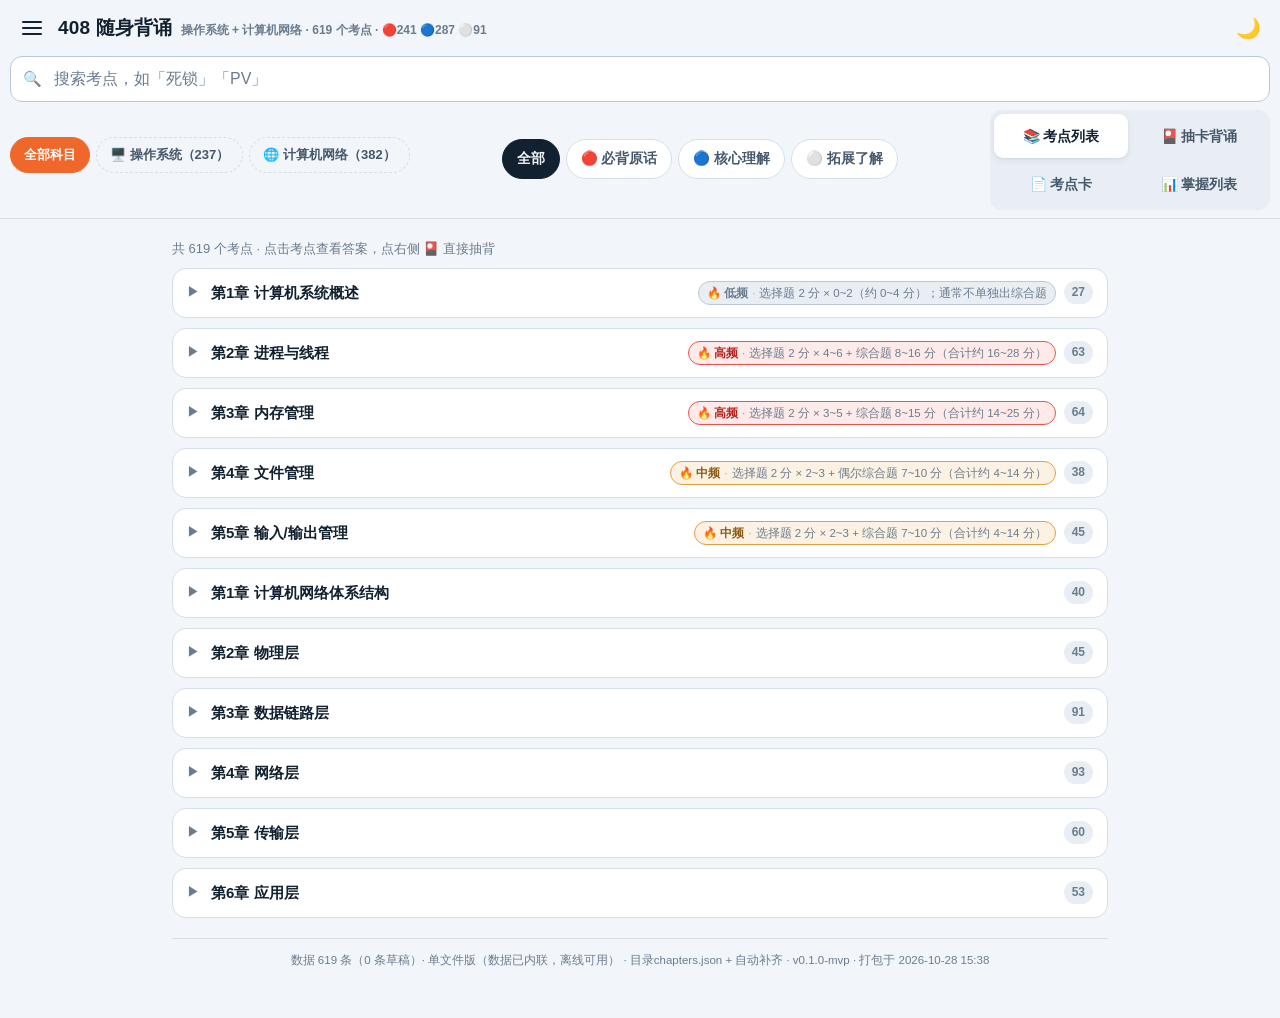
==== commit 98465963: "修复考点卡章节下拉只显示「全部章节」：cards.json 加载后补渲染章节选项" ====
--- a/standalone.html
+++ b/standalone.html
@@ -2118,7 +2118,7 @@
   </noscript>
 
   <!-- ===== 内联数据（由 build_standalone.js 自动生成，请勿手改）===== -->
-<script type="application/json" id="inline-data">{"builtAt":"2026-10-28 15:30","builder":"build_standalone.js","knowledge":{"items":[{"id":"os-ch1-1.1-001","chapter":"第1章 计算机系统概述","section":"1.1 操作系统的基本概念","topic":"操作系统的定义与角色","level":"l1","title":"操作系统的定义","answer":"【结论】操作系统是控制和管理计算机系统软/硬件资源、合理调度任务与分配资源，并为用户及其他软件提供统一接口与运行环境的最基本的系统软件。\n【三个角色】①计算机系统资源的管理者；②用户与硬件之间的接口；③对计算机资源的扩充（裸机→扩充机器）。\n【四大管理功能】处理机管理、存储器管理、设备管理、文件管理。\n易错点：操作系统是「最基本的系统软件」而非应用软件；编译器虽常被误认，但它属于上层软件，不是操作系统要提供的功能。","keywords":["操作系统定义","系统软件","资源管理","扩充机器"],"source":"王道2027版 印刷页 1（PDF p13）","status":"final"},{"id":"os-ch1-1.1-002","chapter":"第1章 计算机系统概述","section":"1.1 操作系统的基本概念","topic":"操作系统的四大基本特征（并发/共享/虚拟/异步）","level":"l1","title":"操作系统的四大基本特征","answer":"【结论】并发、共享、虚拟、异步，四项缺一不可；其中**并发与共享是最基本的两个特征，互为前提**。\n·并发：两个或多个事件在**同一时间间隔内**发生（宏观同时、微观交替）。\n·共享：资源供内存中多个并发进程共同使用，分**互斥共享**（如打印机）与**同时访问**（如只读文件）。\n·虚拟：把物理实体映射为多个逻辑对应物，靠**时分复用**（CPU 分时）与**空分复用**（虚拟存储器）。\n·异步：进程以不可预知的速度断续推进。\n易错点：并发≠并行。并行是**同一时刻**真正同时发生，单处理机永远无法实现进程级并行；只有 CPU 与 I/O 之间、多 I/O 之间、多核之间才可能并行。","keywords":["并发","共享","虚拟","异步","并行"],"source":"王道2027版 印刷页 3（PDF p15）","status":"final"},{"id":"os-ch1-1.1-003","chapter":"第1章 计算机系统概述","section":"1.1 操作系统的基本概念","topic":"并发与并行的区别","level":"l1","title":"并发与并行的区别","answer":"【结论】并发 = 同一时间间隔内发生（宏观同时、微观交替）；并行 = 同一时刻真正同时发生。\n【判定】单处理机系统：多道程序只能**并发**，任一时刻仅一个程序执行。\n真正并行的三种情形：CPU 与 I/O 设备之间、多个 I/O 设备之间、多核/多处理机之间。\n要实现**进程级**并行，必须有多个 CPU 核才行。\n易错点：题目说「单 CPU 系统中两个进程并行执行」一定错；「并发」与「并行」在选项里常被互换来挖坑。","keywords":["并发","并行","单处理机","多核"],"source":"王道2027版 印刷页 3（PDF p15）","status":"final"},{"id":"os-ch1-1.1-004","chapter":"第1章 计算机系统概述","section":"1.1 操作系统的基本概念","topic":"操作系统的用户接口与程序接口","level":"l2","title":"操作系统的用户接口与程序接口","answer":"【结论】操作系统接口分两类：**用户接口**（命令方式、图形方式，面向终端用户）与**程序接口**（系统调用，面向应用程序）。\n用户接口三型：①联机用户接口（命令行接口，交互式）；②脱机用户接口（作业控制语言，批处理）；③图形用户接口 GUI。\n程序接口即**系统调用**，是应用程序请求内核服务的**唯一合法途径**。\n易错点：**库函数不是操作系统提供的接口**。库函数是系统调用的上层封装（如 printf 最终走 write），也可能是纯用户态计算（如 strlen、sqrt）。2010 年 408 第 11 题就考「操作系统提供给应用程序的接口 = 系统调用」。","keywords":["用户接口","程序接口","系统调用","库函数","GUI"],"source":"王道2027版 印刷页 3（PDF p15）","status":"final"},{"id":"os-ch1-1.1-005","chapter":"第1章 计算机系统概述","section":"1.1 操作系统的基本概念","topic":"库函数与系统调用的区别","level":"l2","title":"库函数与系统调用的区别","answer":"【结论】库函数在用户态、开销小、可移植、易调试、**可替换**；系统调用陷入内核态、开销大、与具体 OS 强耦合、难调试、通常不可替换。\n【联系】部分库函数通过系统调用实现（printf→write，malloc→brk/mmap）；但**并非所有库函数都依赖系统调用**（strlen、sqrt 纯用户态）。\n易错点：①「所有库函数都依赖系统调用」是错误说法；②「库函数就是操作系统接口」错，它是系统调用的**上层**。","keywords":["库函数","系统调用","用户态","内核态"],"source":"王道2027版 印刷页 4（PDF p16）","status":"final"},{"id":"os-ch1-1.1-006","chapter":"第1章 计算机系统概述","section":"1.1 操作系统的基本概念","topic":"操作系统的发展历程与各类系统特点","level":"l1","title":"操作系统的发展历程与各类系统特点","answer":"【结论】发展主线：手工操作 → 单道批处理 → 多道批处理 → 分时 → 实时 → 网络/分布式 → 微机/嵌入式。\n·**批处理**：优点资源利用率高、吞吐量大；**缺点是无交互能力**（这是批处理的代表缺点）。\n·**分时系统**特征：同时性（多路性）、交互性、独立性、及时性；追求**快速响应**。响应时间 T ≈ 时间片 Q × 用户数 N。\n·**实时系统**：在规定时间内处理外部事件，特征是**确定性、高可靠性、强时效性**；分硬实时（飞机控制、导弹制导）与软实时（订票、银行管理）。\n·**网络 OS**：各机独立，用户需显式指定远程资源；**分布式 OS**：单一系统映像、透明性、可并行执行同一任务。\n易错点：实时系统**不以资源利用率为主要目标**（为保证及时响应允许浪费资源）；多道程序系统**必须有中断支持**。","keywords":["批处理","分时","实时","分布式","网络操作系统"],"source":"王道2027版 印刷页 7（PDF p19）","status":"final"},{"id":"os-ch1-1.1-007","chapter":"第1章 计算机系统概述","section":"1.1 操作系统的基本概念","topic":"多道程序设计技术","level":"l2","title":"多道程序设计技术","answer":"【结论】多道程序设计让多个程序同时驻留内存、交替占用 CPU，是**提高单机资源利用率的关键技术**。\n特点：多道、**宏观上并行、微观上串行**。\n实现前提：**中断技术**（无中断就无法在程序间切换）。\n要解决的关键问题：处理器分配策略、内存分配与保护、I/O 分配与调度、程序与数据的组织。\n易错点：多道程序系统**不必**支持虚拟存储（早期多道批处理把所有进程数据全部调入主存也能跑）；也**不是**进程越多 CPU 利用率越高（过多会频繁换页反而下降）。","keywords":["多道程序","中断","资源利用率","吞吐量"],"source":"王道2027版 印刷页 8（PDF p20）","status":"final"},{"id":"os-ch1-1.1-008","chapter":"第1章 计算机系统概述","section":"1.1 操作系统的基本概念","topic":"共享的两种方式与临界资源","level":"l2","title":"共享的两种方式与临界资源","answer":"【结论】共享分两类：①**互斥共享**——一段时间内只允许一个进程访问（打印机、磁带机、共享变量、栈、表格），这类资源称**临界资源**；②**同时访问**——允许多个进程在宏观上同时访问（只读文件、可重入代码），微观上分时交替。\n【关键关系】并发与共享**互为前提**：①共享以并发为前提（单道程序无需共享）；②有效的共享机制是并发正确执行的基础。\n易错点：把「磁盘上的只读文件」判成互斥共享是常见错误；可同时访问的资源仍可能存在微观的交替访问。","keywords":["互斥共享","同时访问","临界资源","并发与共享"],"source":"王道2027版 印刷页 4（PDF p16）","status":"final"},{"id":"os-ch1-1.1-009","chapter":"第1章 计算机系统概述","section":"1.1 操作系统的基本概念","topic":"虚拟技术：时分复用与空分复用","level":"l2","title":"虚拟技术：时分复用与空分复用","answer":"【结论】虚拟是把一个物理实体映射为多个逻辑对应物，实现手段两类：\n①**时分复用**：如处理器分时共享（一个物理 CPU 逻辑上表现为多个）；\n②**空分复用**：如虚拟存储器（有限的物理内存扩展为更大的逻辑地址空间）。\n【第三种应用】虚拟设备技术（SPOOLing）把独占型 I/O 设备（如打印机）转化为多台逻辑设备，使原本需互斥访问的临界资源变为可并发使用。\n易错点：虚拟存储器属于**空分复用**，CPU 分时属于**时分复用**，两者常被互换设置干扰项。","keywords":["虚拟","时分复用","空分复用","SPOOLing"],"source":"王道2027版 印刷页 4（PDF p16）","status":"final"},{"id":"os-ch1-1.3-001","chapter":"第1章 计算机系统概述","section":"1.3 操作系统的运行环境","topic":"处理机的双重工作模式（用户态与内核态）","level":"l1","title":"处理机的双重工作模式（用户态与内核态）","answer":"【结论】处理机至少两种运行模式：**用户态（目态）**与**内核态（管态、系统态）**，由硬件**模式位**标识（如 0=内核态，1=用户态）。\n【特权指令】可能危及系统安全的指令（I/O 指令、置时钟、修改 PSW、开关中断、停机、切换 CPU 模式等）**只能在核心态执行**。\n【核心规则】内核态可执行**完整指令集**（含特权指令与非特权指令）；用户态**只能**执行非特权指令，执行特权指令会触发异常。\n易错点：①「内核态只能执行特权指令」错，内核态什么都能执行；②「用户态只能执行非特权指令」对。2022 年 408 第 30 题即考此点。","keywords":["用户态","内核态","模式位","特权指令"],"source":"王道2027版 印刷页 16（PDF p28）","status":"final"},{"id":"os-ch1-1.3-002","chapter":"第1章 计算机系统概述","section":"1.3 操作系统的运行环境","topic":"从用户态切换到内核态的唯一途径","level":"l1","title":"从用户态切换到内核态的唯一途径","answer":"【结论】**从用户态切换到内核态的唯一途径是中断或异常**（广义上把访管/Trap 视为异常的一种）。\n【为什么不能靠指令】用户态无法执行「修改程序状态字 PSW」这类特权指令；模式位的切换是 **CPU 在中断时自动完成的**，不是用指令改的。\n【常见情形】①系统调用（执行 Trap/访管指令）；②外中断（I/O 完成、时钟信号）；③异常（缺页、地址越界、除零、非法指令）。\n易错点：①「修改 PSW 指令」不能用于此（本身是特权指令）；②「中断屏蔽」也不是途径。这道题是 1.x 的送分题，选项常设「修改 PSW / 中断屏蔽 / 中断处理程序 / 中断」四选一，答案只能是**中断**。","keywords":["内核态","用户态","中断","异常","PSW"],"source":"王道2027版 印刷页 17（PDF p29）","status":"final"},{"id":"os-ch1-1.3-003","chapter":"第1章 计算机系统概述","section":"1.3 操作系统的运行环境","topic":"中断与异常的区别与分类","level":"l2","title":"中断与异常的区别与分类","answer":"【结论】**中断（外中断）**来自 CPU 外部的事件（I/O 完成、时钟信号），**可屏蔽**；**异常（内中断）**源自 CPU 执行指令内部（缺页、除零、地址越界、Trap 陷入指令），**一旦发生立即处理、不可屏蔽**。\n异常三类：故障 Fault（如缺页，处理后重新执行该指令）、自陷 Trap（如系统调用、调试断点）、终止 Abort（如硬件故障，无法恢复）。\n【中断响应与子程序调用的保存差异】中断处理**一定保存 PSW（程序状态字寄存器）**，子程序调用**不必**保存 PSW（只保存 PC/返回地址）——2012 年 408 第 18 题。\n易错点：「访管中断」和「缺页中断」都是**异常/内中断**，不是外中断；外中断的典型例子只有时钟中断、I/O 中断。","keywords":["中断","异常","内中断","外中断","故障","自陷","终止"],"source":"王道2027版 印刷页 17（PDF p29）","status":"final"},{"id":"os-ch1-1.3-004","chapter":"第1章 计算机系统概述","section":"1.3 操作系统的运行环境","topic":"中断处理中硬件与操作系统的分工","level":"l2","title":"中断处理中哪些由硬件做、哪些由操作系统做","answer":"【结论·分工口诀】**硬件做「中断隐指令」**：保存断点（PC、PSW）、找到中断向量、切换到内核态；**操作系统做**：保存通用寄存器、保存中断屏蔽字、执行中断服务程序、初始化中断向量表。\n【中断隐指令】由硬件自动完成，不是一条真实指令，包括：关中断、保存断点、引出中断服务程序。\n易错点（2020 年 408 第 27 题）：**保存断点（PC 与 PSW）由硬件完成**，不是操作系统；而「初始化中断向量表」「保存中断屏蔽字」「提供中断服务」都是操作系统做的。","keywords":["中断隐指令","断点","中断向量表","PSW"],"source":"王道2027版 印刷页 19（PDF p31）","status":"final"},{"id":"os-ch1-1.3-005","chapter":"第1章 计算机系统概述","section":"1.3 操作系统的运行环境","topic":"系统调用的执行过程与分类","level":"l2","title":"系统调用的执行过程与分类","answer":"【结论·五步】①**传递系统调用参数** → ②执行**陷入（Trap）指令**（引起访管中断，CPU 转入内核态）→ ③执行**相应的系统调用服务例程** → ④返回用户态。\n正确顺序（2017 年 408 第 24 题）：传递参数 → Trap → 执行服务程序 → 返回用户态。\n【五大类】设备管理、文件管理、进程控制（创建/撤销/阻塞/唤醒）、进程通信、内存管理。\n易错点：①系统调用**发生在用户态**（用户程序发起），但**被调用的服务例程在内核态执行**——「在用户态发生」与「在用户态执行」是两回事；②创建新进程必须走系统调用（fork），而**页置换、进程调度**都由操作系统自动完成，**不**通过系统调用（2021 年 408 第 29 题）。","keywords":["系统调用","Trap指令","访管中断","陷入"],"source":"王道2027版 印刷页 19（PDF p31）","status":"final"},{"id":"os-ch1-1.3-006","chapter":"第1章 计算机系统概述","section":"1.3 操作系统的运行环境","topic":"用户态与内核态的常见事件辨析","level":"l1","title":"用户态与内核态的常见事件辨析（真题高频）","answer":"【结论】**不能在用户态执行**：关中断/开中断、I/O 指令、置时钟、修改 PSW、停机、设置中断屏蔽字、切换 CPU 模式。\n**可在用户态执行/发生**：普通数据传送、跳转、压栈、Trap（陷入）指令、调试断点、命令解释程序。\n【易混三组】\n·「在用户态**发生**」vs「在用户态**执行**」：系统调用、外中断、缺页都**发生在用户态**；但其**处理**在内核态。\n·进程切换只能**发生在内核态**（2012 年 408 第 17 题）。\n·中断处理程序**一定**是操作系统程序（2011、2016 类题）。\n易错点：Trap 指令本身**不是**特权指令（它正是用户态进入内核态的合法入口）；而 I/O 指令、开关中断则是。","keywords":["特权指令","用户态","内核态","Trap指令","进程切换"],"source":"王道2027版 印刷页 21（PDF p33）","status":"final"},{"id":"os-ch1-1.3-007","chapter":"第1章 计算机系统概述","section":"1.3 操作系统的运行环境","topic":"访管指令与访管中断","level":"l3","title":"访管指令与访管中断","answer":"【结论】**访管指令（Trap 指令）是一条可在用户态执行的指令**，其作用是主动引发访管中断，使 CPU 由用户态转入内核态，从而获得操作系统服务。\n【为什么需要】用户程序运行在用户态，I/O、进程创建、内存分配等特权资源操作无法直接完成，必须借访管指令**主动**请求内核。\n易错点：**访管指令不是特权指令**（它的设计目的恰恰是给用户一个受控的内核入口）；「内核态下可执行除访管指令之外的全部指令」是**错误**说法——内核态可执行完整指令集。","keywords":["访管指令","Trap","访管中断","特权指令"],"source":"王道2027版 印刷页 36（PDF p48）","status":"final"},{"id":"os-ch1-1.4-001","chapter":"第1章 计算机系统概述","section":"1.4 操作系统结构","topic":"分层结构（分层法）","level":"l2","title":"分层结构（分层法）","answer":"【结论】把操作系统分为若干层，最底层（层 0）为硬件，顶层（层 N）为用户接口；**各层只单向依赖并调用其紧邻下层**。\n【优点】①便于调试与验证（自底向上逐层开发，出错必在本层，因下层已验证）；②易于扩充与维护（接口不变即可替换某层）。\n【缺点】①层次划分困难；②**运行效率较低**（执行一个功能要穿越多层，参数传递有额外开销）；③依赖关系固化后**缺乏灵活性**。\n易错点：「依赖关系灵活」是**错误**说法——分层恰恰是依赖关系最僵硬的；题目里凡说分层「灵活」的选项一律排除。","keywords":["分层","单向依赖","调试","效率低"],"source":"王道2027版 印刷页 26（PDF p38）","status":"final"},{"id":"os-ch1-1.4-002","chapter":"第1章 计算机系统概述","section":"1.4 操作系统结构","topic":"模块化结构（模块-接口法）","level":"l2","title":"模块化结构（模块-接口法）","answer":"【结论】按功能划分为若干独立性模块，定义模块间接口；衡量模块独立性的两个标准：**内聚性越高越好、耦合度越低越好**。\n【优点】①提高正确性、可理解性、可维护性；②增强可适应性便于扩展；③支持并行开发。\n【缺点】①模块间接口很难完全满足实际需求；②各模块齐头并进，**每个决定无法建立在已验证的可靠决定之上**（错误会累积、难定位）。\n易错点：「某个模块出错不会导致整个系统崩溃」是**微内核**的特点，**不是**模块化的——模块化各模块都在内核中、相互调用，一个崩则全崩（这是「移花接木」式干扰项）。","keywords":["模块化","内聚性","耦合度","模块-接口法"],"source":"王道2027版 印刷页 27（PDF p39）","status":"final"},{"id":"os-ch1-1.4-003","chapter":"第1章 计算机系统概述","section":"1.4 操作系统结构","topic":"宏内核（单内核/大内核）","level":"l2","title":"宏内核（单内核/大内核）","answer":"【结论】把系统主要功能模块都集成在一个紧密耦合的整体中、**整体运行于内核态**。\n【优点】**性能高**：模块共享地址空间、可直接函数调用，无上下文切换与消息传递开销。\n【缺点】代码规模膨胀后维护困难、**可靠性差**（某模块崩溃即整机崩溃）、安全性弱。\n【实例】Linux、Windows、Android 主要采用宏内核或混合内核；macOS/iOS 的 XNU 是 Mach 微内核 + BSD 宏内核的融合。\n易错点：与微内核对比时，宏内核的强项是**性能**，微内核的强项是**可靠/安全/可扩展/可移植**。","keywords":["宏内核","单内核","大内核","性能"],"source":"王道2027版 印刷页 28（PDF p40）","status":"final"},{"id":"os-ch1-1.4-004","chapter":"第1章 计算机系统概述","section":"1.4 操作系统结构","topic":"微内核结构","level":"l1","title":"微内核结构","answer":"【结论】只保留最基本功能（**进程调度、进程间通信、低级存储器管理、中断和陷入处理**）在内核态，其余（文件系统、设备驱动等）移为用户态服务器，通过**消息传递**通信。\n【四大描述】①内核足够小；②基于**客户/服务器模式**；③**机制与策略分离**；④采用面向对象技术。\n【优点】扩展性/灵活性、**可靠性与安全性**、可移植性、支持分布式。\n【唯一主要缺点】性能差——每次服务请求需多次穿越内核态与用户态。\n易错点：①微内核**不提升性能**，凡说「更高效」的选项都错（2023 年 408 第 21 题）；②「功能分层设计」是**分层式**的特征，不是微内核；③Windows 是混合内核，不是纯分层。","keywords":["微内核","机制与策略分离","客户/服务器","消息传递"],"source":"王道2027版 印刷页 28（PDF p40）","status":"final"},{"id":"os-ch1-1.4-005","chapter":"第1章 计算机系统概述","section":"1.4 操作系统结构","topic":"外核（exokernel）","level":"l3","title":"外核（exokernel）","answer":"【结论】外核把**物理资源直接暴露给用户级系统**，自身只负责资源的**安全分配与隔离**（权限检查），不提供抽象层；用户空间可构建**库操作系统（library OS）**自行实现文件系统、进程调度等。\n【优点】①减少抽象开销；②提升灵活性与性能；③清晰分离「保护」与「实现」。\n易错点：**进程调度仍由内核（或库 OS）负责，不是外核的职责**；外核只做资源的分配、回收与保护。","keywords":["外核","exokernel","库操作系统","资源隔离"],"source":"王道2027版 印刷页 29（PDF p41）","status":"final"},{"id":"os-ch1-1.4-006","chapter":"第1章 计算机系统概述","section":"1.4 操作系统结构","topic":"内核架构对比：宏内核 / 微内核 / 外核","level":"l2","title":"内核架构对比：宏内核 / 微内核 / 外核","answer":"【结论·三栏对比】\n·**宏内核**：主要功能全在内核态，模块直接函数调用 → **性能最好**，但可靠性/安全性/可扩展性差。\n·**微内核**：内核只留最基本功能，其余下沉用户态服务器 → **可靠性、安全性、可扩展性、可移植性最好**，但**性能最差**（频繁态切换）。\n·**外核**：只做物理资源的分配与隔离，不提供抽象，用户态库 OS 自行管理 → 减少抽象开销、灵活，但保护与实现分离。\n【选择高频判据】题目若问「相比宏内核，微内核具有的特征」→ 较高可靠性、较高安全性、较强可扩展性（**不含**「较好性能」）。\n易错点：**混合内核**（如 Windows、macOS 的 XNU）是两种思想的融合，不是纯微内核。","keywords":["宏内核","微内核","外核","架构对比","性能"],"source":"王道2027版 印刷页 28（PDF p40）","status":"final"},{"id":"os-ch1-1.5-001","chapter":"第1章 计算机系统概述","section":"1.5 操作系统引导","topic":"操作系统的引导过程","level":"l2","title":"操作系统的引导过程","answer":"【结论·六步】①CPU 激活并执行 **BIOS**（初始化基本硬件、建立中断向量表）→ ②**硬件自检 POST**，依 CMOS 设置选择启动设备 → ③加载**主引导记录 MBR**（启动设备首扇区，含引导代码+分区表）→ ④MBR 解析分区表，定位活动分区并加载**分区引导记录 PBR** → ⑤PBR 加载**启动管理器**（GRUB/Bootmgr）→ ⑥启动管理器加载**操作系统内核**，内核初始化后启动首个用户态进程（如 init）。\n易错点：①引导程序（自举程序）存在 **ROM/主板 BIOS** 中，操作系统引导程序在**硬盘活动分区的引导扇区**；②引导程序**不会把整个操作系统全部装入内存**（常驻的只是内核），这是错误说法；③开机后操作系统最终被加载到 **RAM**。","keywords":["BIOS","MBR","PBR","启动管理器","引导"],"source":"王道2027版 印刷页 29（PDF p41）","status":"final"},{"id":"os-ch1-1.6-001","chapter":"第1章 计算机系统概述","section":"1.6 虚拟机","topic":"两类虚拟机管理程序（VMM）","level":"l1","title":"两类虚拟机管理程序（VMM）","answer":"【结论】**第一类 VMM（裸金属架构）**直接运行在物理硬件上，是系统中**唯一处于最高特权级**的软件；效率通常**更高**。**第二类 VMM（寄居架构）**以应用程序形式运行在**宿主操作系统**之上，本质是用户态进程（如 VMware Workstation）；效率较低。\n【关键点】VMM 作为虚拟化核心，必须运行在**高于操作系统的特权级**上，才能拦截和模拟敏感指令、维持隔离——所以 **VMM 与操作系统特权级不可能相同**（2025 年 408 真题）。\n易错点：①「VMM 代码量大于完整操作系统」错（VMM 功能更简单）；②客户操作系统运行于**虚拟内核态**（它以为自己在内核态），其用户进程运行于真实用户态；③第二类 VMM 通常运行在用户态（较低特权级）。","keywords":["虚拟机","VMM","裸金属","寄居架构","特权级"],"source":"王道2027版 印刷页 30（PDF p42）","status":"final"},{"id":"os-ch1-1.6-002","chapter":"第1章 计算机系统概述","section":"1.6 虚拟机","topic":"虚拟化技术的特点","level":"l2","title":"虚拟化技术的特点","answer":"【结论】虚拟机通过虚拟化把一台物理机抽象为多台**逻辑上独立**的计算环境，每台都表现为完整硬件的精确复制品；核心是**隐藏底层硬件细节、提供统一且隔离的执行平台**。\n【能力】可在一台计算机上构建多个虚拟机；可运行不同指令集架构（借助仿真/动态二进制翻译）；操作系统可作为客户系统运行在虚拟机中。\n易错点：①**多台虚拟机同时运行在同一物理机上不是「真正的并行」**，真正的并行靠多核处理机；②「虚拟机只能用软件实现」错，也可用硬件支持（硬件虚拟化）。","keywords":["虚拟机","虚拟化","隔离","指令集"],"source":"王道2027版 印刷页 30（PDF p42）","status":"final"},{"id":"os-ch1-1.7-001","chapter":"第1章 计算机系统概述","section":"1.7 本章疑难点","topic":"特权指令与非特权指令","level":"l2","title":"特权指令与非特权指令","answer":"【结论】特权指令是用于**清内存、置时钟、分配系统资源、修改虚存页表、调整访问权限、I/O、开关中断**等关键操作的指令，**仅允许在内核态执行**。\n非特权指令：普通的数据处理、流程控制（跳转）、读操作等，不影响系统安全与整体状态，用户态可执行。\n【核心规则】内核态可执行**完整指令集**；用户态**只**能执行非特权指令，误用特权指令会由硬件触发异常阻止。\n易错点：**Trap/访管指令不是特权指令**（可在用户态执行，是进入内核的合法入口）；而「关中断指令」权限极大，属特权指令，**只能**在内核态执行（2015、2020 类题）。","keywords":["特权指令","非特权指令","内核态"],"source":"王道2027版 印刷页 35（PDF p47）","status":"final"},{"id":"os-ch1-1.7-002","chapter":"第1章 计算机系统概述","section":"1.7 本章疑难点","topic":"用户态与内核态切换、中断与访管的关系（综合）","level":"l2","title":"用户态与内核态切换、中断与访管的关系（综合）","answer":"【结论·一句话】**从用户态切换到内核态的唯一途径是中断或异常**；访管中断是用户程序主动发起的那一种。\n【链路】用户程序执行 Trap（访管）指令 → CPU 保存断点并置模式位为内核态 → 执行系统调用服务例程 → 返回前把模式位改回用户态。\n【反例】修改 PSW 指令、中断屏蔽都**不能**作为切换途径（前者是特权指令用户态不可执行，后者本身就是特权操作）。\n易错点：「中断处理程序」不是切换途径——它是在**已经切换之后**才执行的程序；题目常把「中断」与「中断处理程序」并列作为选项来混淆。","keywords":["内核态","用户态","访管中断","切换"],"source":"王道2027版 印刷页 36（PDF p48）","status":"final"},{"id":"os-ch2-2.1-001","chapter":"第2章 进程与线程","section":"2.1 进程与线程","topic":"进程的概念与四大特征","level":"l1","title":"进程的概念与四大特征","answer":"【结论】进程是**进程实体的运行过程**，是系统进行**资源分配和调度**的独立单位；进程实体（进程映像）由**程序段、数据段、PCB** 三部分构成。\n【四大特征】①**动态性**（最根本，进程有生命周期）；②**并发性**（引入进程的根本目的）；③**独立性**（独立运行、独立获得资源、独立参与调度）；④**异步性**（不可预知地推进）。\n【创建进程的本质是创建 PCB**；撤销进程即释放 PCB 及相关资源。\n易错点：把「进程=程序」当等价是最大误区——程序是静态的，进程是动态的执行过程。","keywords":["进程","进程实体","PCB","动态性","并发性"],"source":"王道2027版 印刷页 38（PDF p50）","status":"final"},{"id":"os-ch2-2.1-002","chapter":"第2章 进程与线程","section":"2.1 进程与线程","topic":"进程与程序的区别与联系","level":"l3","title":"进程与程序的区别与联系","answer":"【结论】①进程是「程序及其数据在计算机上的一次执行活动」，**动态**；程序只是有序指令集合，**静态**。②进程有生命周期（暂时存在）；程序可长期保存（永久存在）。③一个进程通常执行一个程序，但**一个程序可被多个进程并发执行**；**进程能创建新进程，程序不能**。④组成不同：进程 = 程序 + 数据 + PCB。\n易错点：说「进程与程序一一对应」「程序也能创建进程」都是错的。","keywords":["进程","程序","生命周期"],"source":"王道2027版 印刷页 175（PDF p187）","status":"final"},{"id":"os-ch2-2.1-003","chapter":"第2章 进程与线程","section":"2.1 进程与线程","topic":"进程控制块 PCB 的作用与内容","level":"l2","title":"进程控制块 PCB 的作用与内容","answer":"【结论】**PCB 是进程存在的唯一标志**；没有建立 PCB 的程序**不能**被操作系统调度执行。PCB 常驻内存，创建进程即创建 PCB，撤销进程即回收 PCB。\n【四类内容】①进程标识信息（PID、PPID、UID）；②进程调度信息（当前状态、优先级、CPU 占用时间等）；③资源与内存信息（代码/数据/堆栈段指针、文件描述符列表、I/O 清单）；④处理机状态信息（CPU 上下文：通用寄存器、PC、栈指针、PSW）。\n【组织方式】链接方式（同状态 PCB 用指针串成队列）与索引方式（每种状态建一个索引表）。\n易错点：**PCB 不在进程的用户虚拟地址空间中**，它由内核维护、存放在内核区，对用户进程不可见。","keywords":["PCB","进程控制块","进程标识","CPU上下文"],"source":"王道2027版 印刷页 38（PDF p50）","status":"final"},{"id":"os-ch2-2.1-004","chapter":"第2章 进程与线程","section":"2.1 进程与线程","topic":"进程的内存映像（虚拟地址空间布局）","level":"l3","title":"进程的内存映像（虚拟地址空间布局）","answer":"【结论】自高地址到低地址依次为：**用户栈**（向下增长）→ **共享库的存储映射区** → **堆**（向上增长）→ **读写数据段 .data/.bss** → **只读代码段 .init/.text/.rodata**；最顶部为**内核区（用户不可见）**。\n【要点】代码段与数据段大小**在加载时即确定**；堆与栈可在运行时**动态扩展收缩**。\n易错点：**PCB 不属于进程的虚拟地址空间**（它在内核区）；.bss 存放**未初始化**的全局/静态变量，.data 存放**已初始化**的。","keywords":["内存映像","代码段","数据段","堆","栈","内核区"],"source":"王道2027版 印刷页 40（PDF p52）","status":"final"},{"id":"os-ch2-2.1-005","chapter":"第2章 进程与线程","section":"2.1 进程与线程","topic":"进程的状态与转换","level":"l2","title":"进程的状态与转换","answer":"【结论】三基本状态：**就绪**（只差 CPU）、**运行**（占用 CPU）、**阻塞/等待**（等事件，给 CPU 也跑不了）；加创建与终止共**五态**。\n【合法转换】就绪→运行（被调度）；运行→就绪（**时间片用完或被更高优先级抢占**）；运行→阻塞（**主动请求 I/O 等需等待的事件**，必须经系统调用）；阻塞→就绪（等待的事件发生）。\n【不可能转换】**阻塞→运行**（必须先变就绪）；**就绪→阻塞**（没在跑，无法主动请求）。\n易错点：①并非所有系统调用都导致阻塞，只有需要等待外部事件的才会；②进程申请处理器得不到时是**就绪态**，不是阻塞态；③死锁时可能**全部进程阻塞、CPU 空闲**。","keywords":["就绪态","运行态","阻塞态","状态转换","五态"],"source":"王道2027版 印刷页 42（PDF p54）","status":"final"},{"id":"os-ch2-2.1-006","chapter":"第2章 进程与线程","section":"2.1 进程与线程","topic":"进程控制：创建、终止、阻塞、唤醒","level":"l2","title":"进程控制：创建、终止、阻塞、唤醒","answer":"【结论】进程控制用**原语**实现；原语在执行过程中**不可被中断**（靠关中断或硬件原子指令保证）。\n【创建】①申请空白 PCB → ②分配资源 → ③初始化 PCB（含把状态置为**就绪态**）→ ④插入就绪队列。\n【终止原因】正常结束、异常结束（越界、非法指令、特权指令违规、算术错误、I/O 故障、超时）、外界干预。\n易错点（2021 年 408 第 24 题）：创建新进程时**设置进程状态为执行态是错误的**——新建进程只能是就绪态（或创建态）。","keywords":["原语","进程创建","进程终止","阻塞","唤醒"],"source":"王道2027版 印刷页 42（PDF p54）","status":"final"},{"id":"os-ch2-2.1-007","chapter":"第2章 进程与线程","section":"2.1 进程与线程","topic":"进程通信（共享存储、消息传递、管道、信号）","level":"l2","title":"进程通信（共享存储、消息传递、管道、信号）","answer":"【结论】①**共享存储**：创建共享内存区并映射到多进程地址空间，速度快，但**同步互斥须由用户程序自己做**（OS 只分配与映射，不提供同步保护）。②**消息传递**：以消息为单位，分直接通信（指名进程）与间接通信（信箱），适合分布式、无共享内存也能用。③**管道（pipe）**：**半双工**，写入缓冲满则写进程阻塞、读空则读进程阻塞；数据**一次性读取**，读走即释放；由父进程 pipe() 创建，子进程**继承文件描述符**从而共享同一管道。④**信号**。\n易错点：共享存储**不代表**自动互斥——这是常考陷阱。","keywords":["共享存储","消息传递","管道","信号","进程通信"],"source":"王道2027版 印刷页 43（PDF p55）","status":"final"},{"id":"os-ch2-2.1-008","chapter":"第2章 进程与线程","section":"2.1 进程与线程","topic":"线程的概念与特点（与进程的区别）","level":"l1","title":"线程的概念与特点","answer":"【结论】**线程是程序执行流的最小单元，是处理器调度的基本单位**；进程则是**资源分配的基本单位**。\n【线程私有】线程 ID、程序计数器 PC、寄存器集合、**栈**、线程控制块 TCB。\n【线程共享】同进程内的**地址空间、代码段、数据段、打开的文件（fd）**等。\n【优点】①创建/撤销/切换开销小；②提高并发性；③便于共享资源；④支持多处理器并行。\n易错点（2024 年 408 第 28 题）：同一进程内不同线程**不共享各自的栈**；「进程是 CPU 调度基本单位」是**旧模型**，引入线程后已变。","keywords":["线程","轻量级进程","TCB","调度基本单位","资源分配基本单位"],"source":"王道2027版 印刷页 46（PDF p58）","status":"final"},{"id":"os-ch2-2.1-009","chapter":"第2章 进程与线程","section":"2.1 进程与线程","topic":"用户级线程与内核级线程","level":"l2","title":"用户级线程与内核级线程","answer":"【结论】\n·**用户级线程**：线程管理全在**用户态**（线程库完成创建/切换/撤销），内核**感知不到**线程存在。优点：切换不需陷入内核、开销小。**致命缺点**：调度以**进程**为单位，进程内一个线程**阻塞则整个进程阻塞**；也不能利用多核。\n·**内核级线程**：由内核管理，内核维护每个线程的 TCB。优点：某线程阻塞不影响同进程其他线程；可利用多处理器并行。缺点：切换需用户态/内核态模式转换，开销大。\n·**组合方式（多对多）**：兼顾两者优点。\n易错点：用户级线程下「一个线程被阻塞，同进程内其他线程仍可运行」是**错误**的——这是内核级线程才有的能力。","keywords":["用户级线程","内核级线程","组合方式","多线程模型","TCB"],"source":"王道2027版 印刷页 46（PDF p58）","status":"final"},{"id":"os-ch2-2.2-001","chapter":"第2章 进程与线程","section":"2.2 CPU调度","topic":"三级调度（高级/中级/低级）","level":"l2","title":"三级调度（高级/中级/低级）","answer":"【结论】①**高级调度（作业调度）**：从外存后备队列选作业调入内存建立进程，**频率最低**，批处理系统才有；②**中级调度（内存调度）**：对换（挂起/激活），用于提高内存利用率、缓解内存紧张；③**低级调度（进程调度）**：从就绪队列选进程分配 CPU，**频率最高**、所有系统必备。\n易错点：交互式系统一般不设独立的作业调度；进程调度是三种调度中**最频繁**的。","keywords":["高级调度","中级调度","低级调度","作业调度","进程调度"],"source":"王道2027版 印刷页 66（PDF p78）","status":"final"},{"id":"os-ch2-2.2-002","chapter":"第2章 进程与线程","section":"2.2 CPU调度","topic":"调度的时机与不能调度的情况","level":"l2","title":"调度的时机与不能调度的情况","answer":"【结论】引起进程调度的事件：**进程阻塞、进程结束、时间片用完、中断处理结束**（2021 年 408 第 27 题）。\n**不能**进行调度与切换的情形：①**处理中断过程中**；②**执行原子操作过程中**（加锁解锁、现场保护与恢复等，通常已屏蔽中断）。若此时出现调度条件，只置**调度请求标志**，待退出临界区再处理。\n易错点：「中断处理过程中可以立即切换到别的进程」是错误说法；中断处理不隶属任何用户进程，不应被剥夺 CPU。","keywords":["调度时机","抢占","原子操作","调度请求标志"],"source":"王道2027版 印刷页 69（PDF p81）","status":"final"},{"id":"os-ch2-2.2-003","chapter":"第2章 进程与线程","section":"2.2 CPU调度","topic":"抢占式与非抢占式调度","level":"l2","title":"抢占式与非抢占式调度","answer":"【结论】**非抢占式（不可剥夺）**：进程一旦获得 CPU 就运行到完成或主动阻塞，不会被强行剥夺；**抢占式（可剥夺）**：更高优先级进程就绪或时间片用完时，当前进程被**强制**让出 CPU。\n【典型归属】FCFS、SJF（默认）为非抢占式；RR、抢占式优先级为抢占式；多级反馈队列为**抢占式**。\n易错点：抢占式并非处处更好——它增加上下文切换开销，且实现复杂；「抢占式一定比非抢占式效率高」是错误说法。","keywords":["抢占式","非抢占式","可剥夺","CPU调度"],"source":"王道2027版 印刷页 67（PDF p79）","status":"final"},{"id":"os-ch2-2.2-004","chapter":"第2章 进程与线程","section":"2.2 CPU调度","topic":"调度的评价指标（周转/带权周转/等待/响应）","level":"l1","title":"调度的评价指标（周转/带权周转/等待/响应）","answer":"【结论·公式必背】\n·**CPU 利用率** = CPU 有效工作时间 ÷（有效工作时间 + 空闲等待时间）\n·**周转时间** = 完成时间 − 到达时间\n·**带权周转时间** = 周转时间 ÷ **实际运行时间**（分母是服务时间，**不是**等待时间）\n·**等待时间** = 周转时间 − 实际运行时间（= 在各队列中等待的总时长）\n·**响应时间** = 从提交请求到首次响应的时间\n易错点：①**平均**周转/带权周转必须逐进程求出再取算术平均，不能拿总时间相除；②带权周转时间**永远 ≥ 1**（周转 ≥ 运行）。","keywords":["周转时间","带权周转时间","等待时间","响应时间","CPU利用率"],"source":"王道2027版 印刷页 70（PDF p82）","status":"final"},{"id":"os-ch2-2.2-005","chapter":"第2章 进程与线程","section":"2.2 CPU调度","topic":"上下文切换与进程切换","level":"l2","title":"上下文切换与进程切换","answer":"【结论】进程上下文由 **PCB** 表示（CPU 寄存器值、进程状态、内存管理信息等）。切换流程：保存旧进程上下文到其 PCB → 更新地址空间相关信息（**页表基址**）、重置 PC → 加载新进程上下文。\n【要点】**切换 ≠ 调度**：调度是「选谁」，切换是「换现场」。\n易错点（2024 年 408 第 25 题）：页式系统中进程切换时 OS 需更新 **PC、栈基址寄存器、页表基址寄存器**。","keywords":["上下文切换","PCB","页表基址","进程切换"],"source":"王道2027版 印刷页 70（PDF p82）","status":"final"},{"id":"os-ch2-2.2-006","chapter":"第2章 进程与线程","section":"2.2 CPU调度","topic":"FCFS 与 SJF/SPF 调度算法","level":"l2","title":"FCFS 与 SJF/SPF 调度算法","answer":"【结论】\n·**FCFS（先来先服务）**：非抢占，实现简单但**对短作业不利**，长作业先到会使后续短作业长时间等待；不适合分时/实时系统，常与其他策略结合（同优先级按 FCFS）。\n·**SJF/SPF（短作业/短进程优先）**：**平均等待时间、平均周转时间最优**（同时到达前提下）；缺点：**长作业会饥饿**、未考虑紧迫程度、运行时间由用户估计不可靠。分非抢占（默认）与抢占式（SRTN）。\n易错点：SJF 的「最优」有前提——**有不同到达时刻时 SJF 不一定最优**；「SJF 一定能得到最短平均周转时间」是无条件错误说法。","keywords":["FCFS","SJF","SPF","短作业优先","饥饿"],"source":"王道2027版 印刷页 71（PDF p83）","status":"final"},{"id":"os-ch2-2.2-007","chapter":"第2章 进程与线程","section":"2.2 CPU调度","topic":"高响应比优先 HRRN","level":"l3","title":"高响应比优先 HRRN","answer":"【结论】**响应比 = (等待时间 + 要求服务时间) ÷ 要求服务时间**；每次调度选响应比最高者。\n【优点】兼顾短作业（服务时间短则响应比高）与长作业（等待越久响应比越高，**不会饥饿**）。\n【缺点】每次调度都要计算所有作业的响应比，**开销大**。\n易错点：响应比公式分子是「等待 + 服务」，不是「等待 ÷ 服务」；HRRN 是**非抢占式**。","keywords":["HRRN","高响应比优先","响应比"],"source":"王道2027版 印刷页 74（PDF p86）","status":"final"},{"id":"os-ch2-2.2-008","chapter":"第2章 进程与线程","section":"2.2 CPU调度","topic":"时间片轮转 RR","level":"l2","title":"时间片轮转 RR","answer":"【结论】按 FCFS 排队，每个进程最多运行一个**时间片 q**，用完即被剥夺排到队尾；**抢占式**、专为分时系统设计。\n【关键权衡】q **过大**→退化为 FCFS；q **过小**→上下文切换开销剧增。\n【响应时间估算】就绪进程数 N、时间片 q 时，最坏响应时间约为 **N × q**（如 100 个就绪进程、要求响应 ≤2s，则 q ≤ 20ms）。\n易错点：RR 的周转时间**不优**（对短作业不友好），它的目标是**响应时间**而非周转时间。","keywords":["RR","时间片轮转","时间片","响应时间"],"source":"王道2027版 印刷页 75（PDF p87）","status":"final"},{"id":"os-ch2-2.2-009","chapter":"第2章 进程与线程","section":"2.2 CPU调度","topic":"优先级调度（静态/动态优先级）","level":"l3","title":"优先级调度（静态/动态优先级）","answer":"【结论】按优先级高低调度，可抢占也可非抢占；相同优先级通常按 FCFS。\n·**静态优先级**：创建时确定且不变；实现简单、开销小，但**不够灵活，低优先级进程可能饥饿**。\n·**动态优先级**：随进程推进/等待时间变化而调整（如等待越久优先级越高），**可缓解饥饿**。\n易错点：优先级数值大小与「谁优先」要看题目约定（有的题「值越小优先级越高」，务必读题干）。","keywords":["优先级调度","静态优先级","动态优先级","饥饿"],"source":"王道2027版 印刷页 74（PDF p86）","status":"final"},{"id":"os-ch2-2.2-010","chapter":"第2章 进程与线程","section":"2.2 CPU调度","topic":"多级队列与多级反馈队列调度","level":"l2","title":"多级队列与多级反馈队列调度","answer":"【结论】\n·**多级队列**：就绪进程分成多个独立队列（系统/交互/批处理），各队列**有自己的调度算法和优先级**，队列间固定优先级。\n·**多级反馈队列**：队列**按优先级排列**、时间片**逐级增大**；进程可在队列间**动态迁移**（用完时间片降到下一级）。\n【四要素】（2020 年 408 第 26 题）**就绪队列的数量、各就绪队列的优先级、各队列的调度算法、进程在队列间的迁移条件**，四者缺一不可。\n易错点：多级反馈队列能让**长作业最终也能完成**（已在高优先级队列获得过 CPU），因此**不会饥饿**；而 SJF/静态优先级会饥饿。","keywords":["多级队列","多级反馈队列","队尾","迁移条件"],"source":"王道2027版 印刷页 75（PDF p87）","status":"final"},{"id":"os-ch2-2.2-011","chapter":"第2章 进程与线程","section":"2.2 CPU调度","topic":"调度算法综合对比表","level":"l1","title":"调度算法综合对比表","answer":"【结论·一句话记忆】\n·FCFS：**不利于短作业**，无饥饿。\n·SJF：**平均等待/周转最优**，但**长作业会饥饿**，且需估计运行时间。\n·HRRN：兼顾长短作业、无饥饿，但**计算响应比开销大**。\n·RR：**响应时间好**，适用于分时系统；但平均等待时间较长、上下文切换浪费。\n·多级反馈队列：**最通用**，实现**最复杂**。\n易错点：问「哪个不会饥饿」→ HRRN、多级反馈队列、FCFS；问「哪个平均周转最优」→ SJF（同时到达前提）。","keywords":["调度算法对比","饥饿","适用场景"],"source":"王道2027版 印刷页 77（PDF p89）","status":"final"},{"id":"os-ch2-2.2-012","chapter":"第2章 进程与线程","section":"2.2 CPU调度","topic":"多处理机调度","level":"l3","title":"多处理机调度","answer":"【结论】比单处理机复杂，调度策略与系统结构有关；关注**负载均衡**（让各 CPU 负载相近）与**处理器亲和性**（尽量让进程回到上次运行过的 CPU，以利用 Cache/TLB 残留）。\n易错点：负载均衡与亲和性存在**权衡**——迁移可均衡负载但破坏亲和性、增加 Cache 失效。","keywords":["多处理机","负载均衡","处理器亲和性"],"source":"王道2027版 印刷页 77（PDF p89）","status":"final"},{"id":"os-ch2-2.3-001","chapter":"第2章 进程与线程","section":"2.3 同步与互斥","topic":"临界资源、临界区与同步互斥","level":"l1","title":"临界资源、临界区与同步互斥","answer":"【结论】**临界资源**：一次仅允许一个进程访问的资源（打印机、共享变量、栈等）。**临界区**：每个进程中**访问临界资源的那段代码**（不是资源本身）。\n·**同步（直接制约）**：进程间因**协作**要求在关键点等待对方信号，强调**先后次序**。\n·**互斥（间接制约）**：因**争用临界资源**须排他进入，强调**同一时刻仅一个**。\n【关系·教材口径】同步与互斥是并发进程的**两类不同制约关系**：同步源于**竞争资源**（间接制约），同步源于**协同完成同一任务**（直接制约）。\n【通俗说法（考纲外补充）】「互斥是同步的特殊情形（资源数为 1）」只是便于记忆的通俗化表述，**不是教材定义**；答题时优先用「直接制约/间接制约」这组标准术语，不要用「特例」替代定义。\n易错点：临界区是「代码」不是「资源」——选项把两者互换即为陷阱。","keywords":["临界资源","临界区","同步","互斥","直接制约","间接制约"],"source":"王道2027版 印刷页 99（PDF p111）","status":"final"},{"id":"os-ch2-2.3-002","chapter":"第2章 进程与线程","section":"2.3 同步与互斥","topic":"实现临界区互斥的四条准则","level":"l1","title":"实现临界区互斥的四条准则","answer":"【结论·必背原文顺序】①**空闲让进**：临界区空闲时允许一个请求进程立即进入；②**忙则等待**：已有进程在临界区内时其他进程必须等待；③**有限等待**：保证请求进程在有限时间内能进入；④**让权等待（原则上应该遵循，但非必须）**：无法进入时应主动放弃 CPU 转阻塞态，避免忙等。\n【2020 年 408 第 32 题】「必须遵循」的是 **Ⅰ 忙则等待、Ⅱ 空闲让进、Ⅲ 有限等待**；**Ⅳ（不能进入的执行态进程立即放弃 CPU）不是必须的**，因为教材原文第 4 条标注了「非必须」。\n易错点：**让权等待不是必须**——只有 ①②③ 是必须遵循的。","keywords":["空闲让进","忙则等待","有限等待","让权等待","四准则"],"source":"王道2027版 印刷页 100（PDF p112）","status":"final"},{"id":"os-ch2-2.3-003","chapter":"第2章 进程与线程","section":"2.3 同步与互斥","topic":"单标志法与双标志法","level":"l2","title":"单标志法与双标志法","answer":"【结论】\n·**单标志法**：设公用 `turn`，`turn=i` 才允许 Pi 进，退出置 `turn=j`。**满足**忙则等待、有限等待；**违反空闲让进**（强制轮流，对方不来本方可进也进不去）。\n·**双标志先检查**：先检查对方标志再置自己标志。**违反忙则等待**（两者同时检查、同时置位可同时进入临界区）。\n·**双标志后检查**：先置自己标志再检查对方。**违反空闲让进与有限等待**（双方都置位、都等待 → 饥饿）。\n易错点：先检查 vs 后检查的**区别就在「置位与检查的先后」**；两者都不满足让权等待。","keywords":["单标志法","双标志先检查","双标志后检查","空闲让进"],"source":"王道2027版 印刷页 100（PDF p112）","status":"final"},{"id":"os-ch2-2.3-004","chapter":"第2章 进程与线程","section":"2.3 同步与互斥","topic":"Peterson 算法","level":"l1","title":"Peterson 算法","answer":"【结论】为每个进程设标志 `flag[i]`，再设 `turn`：进入区先 `flag[i]=true`、`turn=j`，再 `while(flag[j] && turn==j)` 循环等待。\n【四准则】**满足空闲让进、忙则等待、有限等待；唯一缺陷是不满足让权等待（忙等）**。\n【地位】是最经典的**纯软件**互斥方案，正确解决了两进程互斥问题。\n易错点：Peterson **能**保证有限等待（因为 turn 最终只会偏向一方），但**不能**避免忙等。","keywords":["Peterson算法","flag","turn","忙等"],"source":"王道2027版 印刷页 101（PDF p113）","status":"final"},{"id":"os-ch2-2.3-005","chapter":"第2章 进程与线程","section":"2.3 同步与互斥","topic":"硬件方法：中断屏蔽、TestAndSet、Swap","level":"l1","title":"硬件方法：中断屏蔽、TestAndSet、Swap","answer":"【结论】\n·**中断屏蔽**：进入前关中断、退出后开中断。满足空闲让进、忙则等待、**有限等待**（关中断期间本进程不被抢占，必然能连续执行完临界区）；**不满足让权等待**（关中断期间进程并不放弃 CPU）。**仅适用于单 CPU / 单处理器**（某 CPU 关中断无法阻止其他 CPU 并发访问同一临界区），且开/关中断是特权指令，不能开放给用户进程。\n·**TestAndSet（TS）**：原子地返回旧值并置真，`while(TestAndSet(&lock));`。满足前三项，**不满足让权等待**（忙等待）；适用于多处理器。\n·**Swap（交换）**：原子交换两个变量，`while(key!=false) Swap(&lock,&key);`。满足前三项，**不满足让权等待**（忙等待）；适用于多处理器。\n【共同缺点】都**不满足让权等待**，浪费 CPU。\n易错点：①**中断屏蔽缺的是「让权等待」，不是「有限等待」**——这是本考点最大的陷阱，教材（印刷页 102 / PDF p114）列其缺点只讲「限制并发降效率、用户可关中断有风险、不适用于多处理器」，**从未说它不满足有限等待**；②真正**缺少有限等待**的是**双标志后检查法**（会饥饿）；③中断屏蔽与 TS/Swap 的关键区别：前者**仅限单处理器**，后两者**适用于多处理器**。","keywords":["中断屏蔽","TestAndSet","Swap","忙等待","硬件方法"],"source":"王道2027版 印刷页 102（PDF p114）","status":"final"},{"id":"os-ch2-2.3-006","chapter":"第2章 进程与线程","section":"2.3 同步与互斥","topic":"四准则满足情况总表（软件+硬件）","level":"l1","title":"四准则满足情况总表（软件+硬件）","answer":"【结论·一张表背完】\n| 方法 | 空闲让进 | 忙则等待 | 有限等待 | 让权等待 |\n| 单标志 | ✗ | ✓ | ✓ | ✗ |\n| 双标志先检查 | ✓ | ✗ | ✓ | ✗ |\n| 双标志后检查 | ✗ | ✓ | ✗ | ✗ |\n| Peterson | ✓ | ✓ | ✓ | ✗ |\n| 中断屏蔽 | ✓ | ✓ | ✓ | ✗ |\n| TS / Swap | ✓ | ✓ | ✓ | ✗ |\n【三条规律】**① 没有任何方法满足「让权等待」**（全部是忙等或持 CPU 空转）；**② 只有「双标志后检查」缺「有限等待」**（双方都置位互相等待 → 饥饿）；**③ 只有「双标志先检查」缺「忙则等待」**。\n易错点：①**中断屏蔽满足有限等待**——关中断后本进程必然能进去；它缺的是**让权等待**，且**不适用于多处理器**；②做题先问「问的是哪一列」，别把「忙等」和「不能有限等待」混为一谈。","keywords":["四准则","软件方法","硬件方法","对比表"],"source":"王道2027版 印刷页 103（PDF p115）","status":"final"},{"id":"os-ch2-2.3-007","chapter":"第2章 进程与线程","section":"2.3 同步与互斥","topic":"互斥锁与自旋锁","level":"l2","title":"互斥锁与自旋锁","answer":"【结论】**互斥锁**：进入前 acquire()，退出后 release()。\n【自旋锁】**忙等待**型互斥锁（如单标志、TS、Swap 都是），缺点是多进程共享 CPU 时连续循环浪费 CPU 周期；优点：**等待期间没有上下文切换**，若持锁时间短则等待代价低。适合**多处理器**系统（一个核「旋转」不影响其他核）。\n易错点：自旋锁**不满足让权等待**——这是它的定义特征，不是缺陷以外的偶然。","keywords":["互斥锁","自旋锁","忙等待","acquire","release"],"source":"王道2027版 印刷页 104（PDF p116）","status":"final"},{"id":"os-ch2-2.3-008","chapter":"第2章 进程与线程","section":"2.3 同步与互斥","topic":"信号量 PV 操作的含义","level":"l1","title":"信号量 PV 操作的含义","answer":"【结论·铁律】**P(S)/wait(S)**：先 `S.value--`，再判断 **若 \u003c 0 则调用 block 自我阻塞**（放弃 CPU、加入等待队列 S.L）→ 实现让权等待。**V(S)/signal(S)**：先 `S.value++`，再判断 **若 ≤ 0 则调用 wakeup 唤醒一个等待者**。\n【初始化】`S.value` 初值 = **可用资源数量**（互斥量初值为 1）。\n【取值含义】正值 = 剩余可用资源数；0 = 资源恰好用完且无等待者；**负值 → 其绝对值 = 正在等待的进程数**。\n易错点：①wait 里是 `\u003c0`、signal 里是 `≤0`，写成 `\u003c0/≤0` 都对，但写成 `≤0/\u003c0` 互换就错；②`S.value = −2` 表示 **2 个进程在等待**，不是 2 个空闲资源。","keywords":["P操作","V操作","信号量","wait","signal","block","wakeup"],"source":"王道2027版 印刷页 105（PDF p117）","status":"final"},{"id":"os-ch2-2.3-009","chapter":"第2章 进程与线程","section":"2.3 同步与互斥","topic":"整型信号量与记录型信号量的区别","level":"l2","title":"整型信号量与记录型信号量的区别","answer":"【结论】**整型信号量**：`while(S\u003c=0); S=S-1;` —— **不满足让权等待**（忙等）。\n**记录型信号量**：由一个整型 value 与一个等待队列 L 组成，`S.value--` 后若 `\u003c0` 就 block，`S.value++` 后若 `≤0` 就 wakeup —— **满足让权等待**。\n【要点】原语（wait/signal）的原子性由硬件或关中断保证，不可被中断。\n易错点：考题问「实现让权等待的信号量」→ **记录型**；整型信号量是忙等。","keywords":["整型信号量","记录型信号量","原子性","让权等待"],"source":"王道2027版 印刷页 105（PDF p117）","status":"final"},{"id":"os-ch2-2.3-010","chapter":"第2章 进程与线程","section":"2.3 同步与互斥","topic":"利用信号量实现进程互斥","level":"l1","title":"利用信号量实现进程互斥","answer":"【结论】为临界资源设**互斥信号量 mutex，初值 1**；各进程把临界区夹在 `P(mutex)` 与 `V(mutex)` 之间。\n【执行路径】P(mutex) 时若资源空闲（mutex=1）则减为 0 成功进入；若已被占用（mutex=0）则被阻塞入等待队列；退出时 V(mutex) 加 1 并唤醒一个等待者。\n易错点：互斥量 **P/V 必须在同一进程内成对出现**，且**不能少写或重复写**；互斥量初值必须为 **1**。","keywords":["互斥信号量","mutex","初值为1","临界区"],"source":"王道2027版 印刷页 105（PDF p117）","status":"final"},{"id":"os-ch2-2.3-011","chapter":"第2章 进程与线程","section":"2.3 同步与互斥","topic":"利用信号量实现前驱关系","level":"l2","title":"利用信号量实现前驱关系","answer":"【结论】**每条前驱关系设一个同步信号量，初值 0**；**V 操作放在前驱操作之后，P 操作放在后继操作之前**。\n【例】语句 x 在 y 之前：设 S=0，P1 中 `x; V(S);`，P2 中 `P(S); y;`。\n【多前驱】若 C 需要 A 和 B 都完成，则 C 前必须 **P 两次**，且是两个**不同**的信号量。\n易错点：前驱/同步信号量初值**必须为 0**（写错初值直接不给分）；前驱数量 = 后继前的 P 数量。","keywords":["前驱关系","同步信号量","初值为0","V在前驱","P在后继"],"source":"王道2027版 印刷页 106（PDF p118）","status":"final"},{"id":"os-ch2-2.3-012","chapter":"第2章 进程与线程","section":"2.3 同步与互斥","topic":"生产者-消费者问题","level":"l2","title":"生产者-消费者问题","answer":"【结论】三信号量：`mutex=1`（互斥访问缓冲区）、`empty=n`（空缓冲区数）、`full=0`（满缓冲区数）。\n生产者：`P(empty); P(mutex); put; V(mutex); V(full);`\n消费者：`P(full); P(mutex); get; V(mutex); V(empty);`\n【铁律】**P(empty)/P(full) 必须写在 P(mutex) 之前**——若先 P(mutex) 再 P(empty)，缓冲区满时生产者持锁等空位、消费者等 mutex，**必然死锁**（教材印刷页 108 / PDF p120 原文列出该反例）。\n【V 可换序】V 操作顺序不重要（只增不减，不会引起阻塞等待链）。\n易错点：**关于省略 mutex——不是无条件可省**。只有当「同一时刻不可能有两个进程同时操作缓冲区」时才可省：典型如**单生产者+单消费者且缓冲区长度为 1**（`empty`/`full` 两信号量本身已把一进一出串行化）；若缓冲区长度 \u003e1 且生产/消费可能交错，或存在**多个生产者/多个消费者**，则**必须加 mutex**，否则会出现并发写同一缓冲区。考试若问「能否省略」，务必先写明前提再作答，直接说「能省」会判错。","keywords":["生产者-消费者","mutex","empty","full","缓冲区"],"source":"王道2027版 印刷页 108（PDF p120）","status":"final"},{"id":"os-ch2-2.3-013","chapter":"第2章 进程与线程","section":"2.3 同步与互斥","topic":"读者-写者问题（读优先/写优先）","level":"l2","title":"读者-写者问题（读优先/写优先）","answer":"【结论】**读优先**：`rw=1` 保护文件、`mutex=1` 保护 count；读者：`P(mutex); if(count==0) P(rw); count++; V(mutex); 读; P(mutex); count--; if(count==0) V(rw); V(mutex);`；写者：`P(rw); 写; V(rw);`。\n**写优先**：再加一个信号量 `w=1`，读者进入前先 `P(w)`、退出后 `V(w)`；写者 `P(w); P(rw); 写; V(rw); V(w);`。\n【饥饿风险】**读优先 → 饿死写者**；**写优先 → 饿死读者**。\n易错点：`count` 必须用 mutex 保护——否则多个读者同时判定「我是第一个」会重复 `P(rw)`，第二个 P 永久阻塞。","keywords":["读者-写者","读优先","写优先","count","rw"],"source":"王道2027版 印刷页 110（PDF p122）","status":"final"},{"id":"os-ch2-2.3-014","chapter":"第2章 进程与线程","section":"2.3 同步与互斥","topic":"哲学家进餐问题","level":"l2","title":"哲学家进餐问题","answer":"【结论】**朴素解法会死锁**：5 人几乎同时各拿左筷，再等右筷 → 全部阻塞于循环等待（教材印刷页 111 / PDF p123 原文明确此结论）。\n【教材给出的三种限制条件】\n①**限制最多 4 名哲学家同时进餐**——确保至少有一人能获得两根筷子；\n②**对哲学家编号**：奇数号先拿左筷再拿右筷，偶数号相反，**打破循环等待条件**；\n③**仅当左右两根筷子均空闲时，才允许同时拿起**。\n【对应关系·考纲外补充】教材只列出三种做法、只对第②种明说「打破循环等待」，**未逐一说明①②③各破坏哪个必要条件**。本卡补充：①与②本质都在**破坏循环等待**；③（一次性申请两根）使「持有部分资源再去申请另一部分」不再发生，效果上**破坏请求并保持**。此对应关系供理解用，答题以「做法描述」为主。\n易错点：①朴素「先拿左再拿右」**不是解法，正是死锁成因**；②三种解法要能写出**具体代码改法**（如③用互斥量包住两次 P），只写名称不够。","keywords":["哲学家进餐","循环等待","死锁","奇偶法","And型"],"source":"王道2027版 印刷页 110（PDF p122）","status":"final"},{"id":"os-ch2-2.3-015","chapter":"第2章 进程与线程","section":"2.3 同步与互斥","topic":"理发师问题与多生产者变体","level":"l3","title":"理发师问题与多生产者变体","answer":"【结论】理发师问题：`customers=0`（等待顾客数）、`barbers=0`（空闲理发师）、`mutex=1`（保护 waiting），椅子 n 把。\n顾客：`P(mutex); if(waiting\u003cn){waiting++; V(customers); V(mutex); P(barbers); 理发;} else V(mutex);`\n理发师：`P(customers); P(mutex); waiting--; V(mutex); V(barbers); 理发;`\n【要点】`waiting` 的**判断与自增必须在同一临界区**内，否则可能超员。\n易错点：本题的信号量个数是 **3 个**（顾客、理发师、mutex），少设 mutex 会造成计数错乱。","keywords":["理发师问题","信号量","临界区"],"source":"王道2027版 印刷页 108（PDF p120）","status":"final"},{"id":"os-ch2-2.3-016","chapter":"第2章 进程与线程","section":"2.3 同步与互斥","topic":"管程的组成与特点","level":"l2","title":"管程的组成与特点","answer":"【结论】管程由三部分组成：①局部于管程的**共享数据结构**；②在该结构上操作的**一组过程**；③对局部数据结构**设置初值的语句**。\n【核心机制】管程**每次仅允许一个进程进入**（由编译器/语言机制自动保证互斥），程序员不必手写 P/V。\n【要点】把「共享数据 + 操作 + 互斥」封装为一体，避免手写同步出错；其互斥是**隐式**的。\n易错点：「管程内可以有多个进程并发执行」错误；「管程需要用户显式调用 P/V 实现互斥」错误（自动互斥）。","keywords":["管程","monitor","共享数据结构","隐式互斥"],"source":"王道2027版 印刷页 113（PDF p125）","status":"final"},{"id":"os-ch2-2.3-017","chapter":"第2章 进程与线程","section":"2.3 同步与互斥","topic":"条件变量与信号量的本质区别","level":"l2","title":"条件变量与信号量的本质区别","answer":"【结论】\n·**信号量**：**有计数 value**，`P` 递减、`V` 递增；`V` 即使无人等待也会使 value 增加，**状态会被保存**。\n·**条件变量**：**无计数**，只维护一个等待队列；`x.wait` 使调用者阻塞并**自动释放管程**；`x.signal` **只在有人等待时唤醒一个**，**无人等待时什么都不做**（这次通知被丢弃）。\n【推论】条件变量的 wait/signal **不必配对**；信号量一般要配对。\n易错点：最易错的正是这一条——**条件变量 signal 无人在等 = 空操作**，而信号量 V 会累加计数。","keywords":["条件变量","信号量","wait","signal","管程"],"source":"王道2027版 印刷页 114（PDF p126）","status":"final"},{"id":"os-ch2-2.3-018","chapter":"第2章 进程与线程","section":"2.3 同步与互斥","topic":"Hoare 与 Mesa 语义","level":"l3","title":"Hoare 与 Mesa 语义","answer":"【结论】**Hoare 语义**：signal 后**被唤醒者立即执行**，发 signal 者让道——保证「signal 后条件一定成立」，实现成本高。**Mesa 语义**：发 signal 者继续运行，被唤醒者**重新排队**，因此需用 `while(条件不满足) wait(c);` **循环重检条件**。\n【要点】实际系统（如 pthread）多采用 Mesa 语义。\n易错点：Mesa 下写成 `if(...) wait(...)` 会因**虚假唤醒/条件被改**而出错，必须用 `while`。","keywords":["Hoare","Mesa","条件变量","虚假唤醒"],"source":"王道2027版 印刷页 114（PDF p126）","status":"final"},{"id":"os-ch2-2.3-019","chapter":"第2章 进程与线程","section":"2.3 同步与互斥","topic":"2021 年真题：开关中断实现信号量互斥的正误与原因","level":"l2","title":"2021 年真题：开关中断实现信号量互斥的正误与原因","answer":"【结论·三问三答】\n①**为什么要互斥访问 S**：`S--`/`S++` 不是原子操作，取-判-写回之间可能被切换；两进程同读 S=1 都判可进，最终 S=−1 却有两个进程进入 → 互斥被破坏。\n②**方法 1 错、方法 2 对**：方法 1 把「判空 while(S\u003c=0)」与「S=S-1」之间**开了中断**，判空结论会失效；方法 2 把两者放在同一段关中断内，保证原子性。\n③**用户程序不能用开关中断实现互斥**：开关中断是**特权指令**，只能在内核态执行；且关中断**只对当前 CPU 核有效**，多处理机上无法阻挡其他核。\n易错点：第 ③ 问的两个理由缺一不可（特权指令 + 多核无效）。","keywords":["开关中断","信号量","原子性","特权指令"],"source":"王道2027版 印刷页 99（PDF p111）（对应真题：2021 年 408 第 45 题）","status":"final"},{"id":"os-ch2-2.3-020","chapter":"第2章 进程与线程","section":"2.3 同步与互斥","topic":"2022 年真题：双线程前驱关系的 PV 描述","level":"l2","title":"2022 年真题：双线程前驱关系的 PV 描述","answer":"【结论】T1 执行 A、E、F；T2 执行 B、C、D。约束：C 在 A、B 之后；D、E 在 C 之后；F 在 E 之后。\n设 5 个信号量（初值全 0）：SAC、SBC、SCD、SCE、SEF。\nT1：`A; V(SAC); P(SCE); E; V(SEF); P(SEF); F;`\nT2：`B; V(SBC); P(SAC); P(SBC); C; V(SCD); V(SCE); P(SCD); D;`\n【打分点】①初值全 0；②V 紧跟在前驱之后、P 紧贴后继之前；③C 有两个前驱 → **P 两次、两个不同信号量**。\n易错点：C 前漏写一个 P，是最常见的失分。","keywords":["前驱关系","PV操作","信号量初值","线程同步"],"source":"王道2027版 印刷页 99（PDF p111）（对应真题：2022 年 408 第 46 题）","status":"final"},{"id":"os-ch2-2.3-021","chapter":"第2章 进程与线程","section":"2.3 同步与互斥","topic":"2024 年真题：缓冲区的临界区判定与最少信号量","level":"l2","title":"2024 年真题：缓冲区的临界区判定与最少信号量","answer":"【结论】缓冲 B，C1 写、C2 读、C3 改；B 空才能 C1，B 非空才能 C2、C3。\n①**C1 访问 B 的代码是临界区**：B 是临界资源，同时写入会造成数据被覆盖。判定口诀——问「是否访问共享且不可并发访问的资源」。\n②**B 空时，C1 一次、C2 一次 → 最少 2 个信号量**：`empty=1, full=0`；P1：`P(empty); C1; V(full);`；P2：`P(full); C2; V(empty);`。**不需要 mutex**——同步量本身兼任互斥。\n③**C3 各执行一次（纯互斥）→ 最少 1 个信号量**：`mutex=1`，`P(mutex); C3; V(mutex);`。C3 之间无先后要求，只需不并发。\n易错点：题目问「尽可能少」，多设信号量直接扣分——**先问有无先后次序，再问要不要排他**。","keywords":["临界区","信号量","最少信号量","同步互斥"],"source":"王道2027版 印刷页 99（PDF p111）（对应真题：2024 年 408 第 46 题）","status":"final"},{"id":"os-ch2-2.3-022","chapter":"第2章 进程与线程","section":"2.3 同步与互斥","topic":"同步与互斥的区别和联系（疑难点）","level":"l2","title":"同步与互斥的区别和联系（疑难点）","answer":"【结论】并发进程存在两类制约关系：\n①**竞争关系（间接制约）**：多个进程竞争使用临界资源，必须**互斥**访问。\n②**协作关系（直接制约）**：进程协同完成任务，在关键点**等待对方发出的信号**以协调执行，即**同步**。\n【关系·标准术语】同步与互斥是**两类不同的制约关系**，不要用「谁是谁的特例」来定义；同步强调**次序**，互斥强调**排他**。「互斥是同步的特殊情形（资源数为 1）」属**通俗化记忆法（考纲外补充）**，可在理解时使用，答题时仍应写「直接制约 / 间接制约」。\n易错点：题目出现「先 A 后 B」→ 同步（直接制约）；出现「不能同时」→ 互斥（间接制约）。","keywords":["同步","互斥","竞争关系","协作关系"],"source":"王道2027版 印刷页 175（PDF p187）","status":"final"},{"id":"os-ch2-2.4-001","chapter":"第2章 进程与线程","section":"2.4 死锁","topic":"死锁的定义","level":"l2","title":"死锁的定义","answer":"【结论】死锁指多个进程因**竞争资源**而陷入相互等待的僵局：每个进程都在等待其他进程占有的资源，而这些资源又不会被释放，形成**循环等待链**，**所有涉及的进程都被永久阻塞，若无外部干预将无法继续推进**。\n【典型例】P1 占有扫描仪、请求打印机；P2 占有打印机、请求扫描仪 → 互相等待，死锁。\n【关键判定】**永久性**与**循环等待**是死锁的两个标志。\n易错点：进程都在等对方释放资源才叫死锁；若只是等待资源但资源会被释放（如 SJF 下的长作业），那是**饥饿**不是死锁。","keywords":["死锁","循环等待","永久阻塞"],"source":"王道2027版 印刷页 150（PDF p162）","status":"final"},{"id":"os-ch2-2.4-002","chapter":"第2章 进程与线程","section":"2.4 死锁","topic":"死锁与饥饿的区别","level":"l2","title":"死锁与饥饿的区别","answer":"【结论】\n·**死锁**：多个进程因竞争资源相互等待，形成**循环等待链**，**永久**无法推进（必须是「一组进程」互相等）。\n·**饥饿**：某个进程因**资源分配策略不公平**，**长期**得不到所需资源而无法推进；**不要求循环等待**，也**不是永久的**（策略改变后可能获得）。\n【对比维度】①是否需循环等待：死锁需要、饥饿不需要；②持续时间：死锁永久、饥饿长期（可解除）；③涉及范围：死锁是一组进程互相等、饥饿可能只是单个进程。\n易错点：SJF 下长作业「一直等」是**饥饿**；「死锁一定伴随饥饿」是错误说法。","keywords":["死锁","饥饿","循环等待","资源分配"],"source":"王道2027版 印刷页 150（PDF p162）","status":"final"},{"id":"os-ch2-2.4-003","chapter":"第2章 进程与线程","section":"2.4 死锁","topic":"死锁产生的四个必要条件","level":"l1","title":"死锁产生的四个必要条件","answer":"【结论·必背】①**互斥条件**：资源一次只能被一个进程使用；②**请求并保持条件**（占有且等待）：占有部分资源又请求新资源；③**不可剥夺条件**：资源只能由持有者主动释放；④**循环等待条件**：存在进程—资源的循环等待链。\n【关键判定】四条件**同时成立**是死锁的**必要条件，不是充分条件**；只有当**每类资源只有一个实例**时，「循环等待」才等价于死锁。\n【易错点】①「四个条件都满足就一定死锁」错；②只能破坏其中一部分条件——**互斥条件通常无法破坏**（多数资源本质不可共享）。","keywords":["死锁","互斥条件","请求并保持","不可剥夺","循环等待"],"source":"王道2027版 印刷页 151（PDF p163）","status":"final"},{"id":"os-ch2-2.4-004","chapter":"第2章 进程与线程","section":"2.4 死锁","topic":"死锁、饥饿、活锁的三方辨析","level":"l2","title":"死锁、饥饿、活锁的三方辨析","answer":"【结论】\n·**死锁**：都不动（永久阻塞，需外部干预）。\n·**饥饿**：你一直不被选（长期得不到资源，但系统仍在运行）。\n·**活锁**：都在动但白动（未阻塞，因相互谦让反复重试而无法推进）。\n【一句话】**死锁是「都不动」，饥饿是「你一直不被选」，活锁是「都在动但白动」。**\n易错点：活锁的进程**不是阻塞态**（它一直在执行）；题目若说「活锁进程被阻塞」即为错。","keywords":["死锁","饥饿","活锁","辨析"],"source":"王道2027版 印刷页 150（PDF p162）","status":"final"},{"id":"os-ch2-2.4-005","chapter":"第2章 进程与线程","section":"2.4 死锁","topic":"死锁最少资源数公式","level":"l2","title":"死锁最少资源数公式","answer":"【结论·公式】**m 个进程，每个需 r 个同类资源，系统不发生死锁的最少资源数 = m(r−1) + 1**。\n教材原式：**m \u003e n(r−1)** 即不死锁（m=资源总数，n=并发进程数，r=每进程所需数）。\n【推导（n 进程各需 2 个）】最坏情况每人各拿 1 个共 n 个 → 全部卡住；再多 1 个就必有某进程凑齐 2 个、跑完释放 → 其余依次推进，故最少 **n+1**。\n易错点：教材是**严格大于号**，问「最少」时答案取 `n(r−1)+1`；写成 `≥ n(r−1)` 会**少 1 个**而失分。\n【对应真题】2021 年 408 第 31 题（n 进程各需 2 个 → n+1）。","keywords":["死锁","最少资源数","m大于n(r-1)","n+1"],"source":"王道2027版 印刷页 172（PDF p184）","status":"final"},{"id":"os-ch2-2.4-006","chapter":"第2章 进程与线程","section":"2.4 死锁","topic":"死锁预防：破坏必要条件","level":"l2","title":"死锁预防：破坏必要条件","answer":"【结论·四种预防手段及对应破坏的条件】\n①**破坏请求并保持**：资源**一次性分配**（进程运行前一次申请全部资源）；副作用——资源利用率低、可能饥饿。\n②**破坏不可剥夺**：申请不到就**释放已有资源**，等价于允许剥夺；实现复杂、开销大。\n③**破坏循环等待**：**资源有序分配法**（按编号递增申请）；副作用——编号不当降低利用率、增加编程复杂性。\n④**互斥条件一般不破坏**（资源本质不可共享）。\n易错点：预防是**静态的事前约束**，限制严、实现简单，但系统效率与资源利用率低。","keywords":["死锁预防","一次性分配","资源有序分配","破坏必要条件"],"source":"王道2027版 印刷页 152（PDF p164）","status":"final"},{"id":"os-ch2-2.4-007","chapter":"第2章 进程与线程","section":"2.4 死锁","topic":"死锁避免与安全状态","level":"l1","title":"死锁避免与安全状态","answer":"【结论】**安全状态**：存在某个进程执行序列，使每个进程之前所有进程都能顺利完成并释放资源，从而满足该进程的**尚需资源**；该序列为**安全序列**（可能多个）。找不到任何安全序列即为**不安全状态**。\n【核心判据】**安全状态 ⇒ 一定无死锁；不安全状态 ⇏ 一定死锁**（只是**可能**死锁）。\n【死锁避免】每次分配前动态判断，只有分配后仍安全才批准。\n易错点：①「不安全状态就是死锁」错；②安全序列**不唯一**（2022 年 408 第 26 题就是数个数）。","keywords":["死锁避免","安全状态","安全序列","不安全状态"],"source":"王道2027版 印刷页 153（PDF p165）","status":"final"},{"id":"os-ch2-2.4-008","chapter":"第2章 进程与线程","section":"2.4 死锁","topic":"银行家算法的四个数据结构","level":"l2","title":"银行家算法的四个数据结构","answer":"【结论】n 个进程、m 类资源，需维护四个结构：\n①**Available**（可利用资源向量，长 m）：当前各类可用资源数；\n②**Max**（最大需求矩阵 n×m）：每进程对各类资源的最大需求；\n③**Allocation**（分配矩阵 n×m）：每进程已获得的资源数；\n④**Need**（需求矩阵 n×m）：每进程尚需的资源数。\n【关系】**Need[i,j] = Max[i,j] − Allocation[i,j]**。\n易错点（教材原话）：**求解第一步就是先算 Need**，切忌直接拿 Max 去和 Work 比，否则全盘皆错。","keywords":["银行家算法","Available","Max","Allocation","Need"],"source":"王道2027版 印刷页 154（PDF p166）","status":"final"},{"id":"os-ch2-2.4-009","chapter":"第2章 进程与线程","section":"2.4 死锁","topic":"安全性算法的完整步骤","level":"l1","title":"安全性算法的完整步骤","answer":"【结论·照抄即可】\n①令 **Work = Available**，Finish[i] = false（全体）；\n②循环查找满足 `Finish[i]==false` 且 **Need[i] ≤ Work** 的进程 Pi：若找到，则 **Work = Work + Allocation[i]**、Finish[i] = true，把 Pi 加入安全序列尾部，回到 ②；若找不到则跳出；\n③若所有 Finish[i]==true → **安全**，输出安全序列；否则 → **不安全**。\n【要点】每轮 Work 要加的是**该进程的 Allocation**，不是 Need——这是最常见失分点。\n【简算技巧】若某步 Work 已能同时满足余下所有进程，即可直接判定安全，不必逐个推进（教材 p175 原话）。","keywords":["安全性算法","Work","Finish","安全序列"],"source":"王道2027版 印刷页 155（PDF p167）","status":"final"},{"id":"os-ch2-2.4-010","chapter":"第2章 进程与线程","section":"2.4 死锁","topic":"银行家算法请求资源的四步","level":"l1","title":"银行家算法请求资源的四步","answer":"【结论·口诀「合法性 → 够不够 → 试分配 → 查安全」】\n①**合法性检查**：`Request_i ≤ Need[i]`，否则视为**非法请求**（超过预先声明的最大需求）报错；\n②**资源可用性检查**：`Request_i ≤ Available`，否则资源不足，Pi **等待**（不算错误）；\n③**试分配**：`Available -= Request; Allocation[i] += Request; Need[i] -= Request;`\n④**安全性检查**：调用安全性算法；安全 → 正式分配；不安全 → **回滚三处改动**，Pi 等待。\n易错点：第 ① 与第 ② 步的判据不同（一个比 Need、一个比 Available），混淆即错。","keywords":["银行家算法","Request","试分配","回滚"],"source":"王道2027版 印刷页 154（PDF p166）","status":"final"},{"id":"os-ch2-2.4-011","chapter":"第2章 进程与线程","section":"2.4 死锁","topic":"银行家算法真题演算①：安全序列判定","level":"l2","title":"银行家算法真题演算①：安全序列判定","answer":"【题】A、B 各 6 个；P1 已分(2,3)需求(4,4)、P2 已分(2,1)需求(3,1)、P3 已分(1,2)需求(3,4)。判安全性。\n【步骤】① Need = Max−Alloc：P1(2,1)、P2(1,0)、P3(2,2)；② Available = (6−5, 6−6) = **(1,0)**；\n③ 第①轮 Work=(1,0)，仅 **P2** 满足（P1 需(2,1)✗、P3 需(2,2)✗）→ Work=(1,0)+(2,1)=**(3,1)**；\n④ 第②轮 Work=(3,1)，P1 需(2,1)✓、P3 需(2,2)✗ → Work=(3,1)+(2,3)=**(5,4)**；\n⑤ 第③轮 Work=(5,4) 满足 P3 → Work=(6,6)。\n【结论】**系统安全，安全序列唯一：P2→P1→P3**。\n【易错点】**P2 必须打头**是本题分水岭——凡以 P1/P3 开头的选项直接排除。\n【出处】2020 年 408 第 27 题（数字待原图核对）。","keywords":["银行家算法","安全序列","Need","Available"],"source":"王道2027版 印刷页 153（PDF p165）（对应真题：2020 年 408 第 27 题，表格数字待原图核对）","status":"final"},{"id":"os-ch2-2.4-012","chapter":"第2章 进程与线程","section":"2.4 死锁","topic":"银行家算法真题演算②：安全序列的个数","level":"l2","title":"银行家算法真题演算②：安全序列的个数","answer":"【题】Available=⟨1,3,2⟩；P0 已分(2,0,1)需(0,2,1)、P1 已分(0,2,0)需(1,2,3)、P2 已分(1,0,1)需(0,1,3)。求安全序列个数。\n【演算】①第①轮 Work=⟨1,3,2⟩：仅 **P0** 满足（P2 的 C 类需 3\u003e2 不满足，P1 的 C 也需 3\u003e2）→ Work=⟨3,3,3⟩；\n②Work=⟨3,3,3⟩ 时 P1、P2 都满足 → 分两支：P0→P1（Work⟨3,5,3⟩）→P2 得 **P0P1P2**；P0→P2（Work⟨4,3,4⟩）→P1 得 **P0P2P1**。\n【结论】**只有 2 个安全序列，答案 B（2）**。\n【教材权威印证】王道2027版 印刷页 172（PDF p184）解析原文：「初始时可用资源数为⟨1,3,2⟩，**只能满足 P0 的需求**⟨0,2,1⟩，所以安全序列**第一个只能是 P0**……变为⟨3,3,3⟩，可以先分配给 P1……也可以先分配给 P2……所以安全序列可以是 ①P0、P1、P2 或 ②P0、P2、P1。」\n【易错点】①起点只有 P0，**不存在以 P2 开头的序列**（审错表头会得 4 条，选 D 就错了）；②题号：40**8 真题是第 26 题**，教材习题编号为 45.B。","keywords":["银行家算法","安全序列个数","Available","Work"],"source":"王道2027版 印刷页 172（PDF p184）（对应真题：2022 年 408 第 26 题，教材编印页 172 解析编号 45.B）","status":"final"},{"id":"os-ch2-2.4-013","chapter":"第2章 进程与线程","section":"2.4 死锁","topic":"资源分配图与化简判据","level":"l2","title":"资源分配图与化简判据","answer":"【结论】图形要素：**进程画圆圈**、**资源类画方框**（框内小圆点 = 实例数）、**申请边 Pi→Rj**、**分配边 Rj 的圆点→Pi**。\n【化简步骤】找**既非阻塞、请求又能被满足**的进程 Pi → 假设它执行完，消去其全部边（释放资源）→ 重复直到不能化简。\n【判据】**能完全化简 ⇒ 一定无死锁**；不能完全化简 ⇒ 可能死锁；**单实例资源**时「图中有环 ⇔ 死锁」。\n易错点：多实例资源时「不能化简」**不等于**死锁，需改用安全序列判断。","keywords":["资源分配图","化简","申请边","分配边","循环等待"],"source":"王道2027版 印刷页 157（PDF p169）","status":"final"},{"id":"os-ch2-2.4-014","chapter":"第2章 进程与线程","section":"2.4 死锁","topic":"死锁检测与解除","level":"l2","title":"死锁检测与解除","answer":"【结论】**检测**：周期性构造/化简资源分配图（或用死锁检测算法），判断是否出现死锁；检测时机有「每次分配后、定时、利用率下降时」等（开销与及时性权衡）。\n**解除**：①**终止进程**（全部终止或选代价最小者逐个终止）；②**剥夺资源**（从某些进程剥夺资源给死锁进程）；③**回滚**（取消部分操作回到安全点）。\n【关键判定】**检测与解除不破坏任何必要条件**——它们是「允许发生再处理」，与预防/避免的「事前排除」本质不同。\n易错点：「死锁检测属于破坏循环等待条件」是错误说法。","keywords":["死锁检测","死锁解除","资源分配图","终止进程","剥夺"],"source":"王道2027版 印刷页 157（PDF p169）","status":"final"},{"id":"os-ch2-2.4-015","chapter":"第2章 进程与线程","section":"2.4 死锁","topic":"四种死锁策略对比","level":"l1","title":"四种死锁策略对比","answer":"【结论·必背对比】\n| 策略 | 时机 | 是否破坏必要条件 | 开销/效果 |\n| 预防 | 运行前 | **是**（破坏其一） | 限制严，资源利用率低 |\n| 避免 | 运行中 | 否 | 每次分配都跑安全性算法，开销**大** |\n| 检测 | 运行中 | 否 | 周期性构造化简图 |\n| 解除 | 发生后 | 否 | 终止/剥夺/回滚 |\n【一句话】预防=事前破坏，避免=事前判断，检测=事后发现，解除=事后处理。\n易错点：**只有预防破坏必要条件**；避免与检测/解除都不破坏。","keywords":["死锁预防","死锁避免","死锁检测","死锁解除","对比"],"source":"王道2027版 印刷页 152（PDF p164）","status":"final"},{"id":"os-ch2-2.4-016","chapter":"第2章 进程与线程","section":"2.4 死锁","topic":"银行家算法属于死锁避免（术语辨析）","level":"l3","title":"银行家算法属于死锁避免（术语辨析）","answer":"【结论】**银行家算法属于死锁避免**——它在每次分配前动态判断是否保持安全状态，**不破坏**四个必要条件。\n【教材措辞提示】王道印刷页 175 疑难点中曾用「预防死锁」的宽松表述来描述银行家算法，但 2.4.2/2.4.3 正文与 408 标准分工是：**预防 = 破坏必要条件；避免 = 银行家算法**。答题一律按后者。\n易错点：选项中「银行家算法属于死锁预防」为**错误**；「资源有序分配属于死锁避免」也错（那是预防）。","keywords":["银行家算法","死锁避免","术语"],"source":"王道2027版 印刷页 158（PDF p170）","status":"final"},{"id":"os-ch2-2.4-017","chapter":"第2章 进程与线程","section":"2.4 死锁","topic":"死锁的常见触发场景与实例","level":"l3","title":"死锁的常见触发场景与实例","answer":"【结论】①**硬件资源争用**：P1 占扫描仪求打印机、P2 占打印机求扫描仪；②**同步机制使用不当**：进程 A 等 B 的消息、B 又等 A 的消息（消息通道/同步对象被视为逻辑资源）；③**加锁顺序不一致**：线程 1 先锁 A 再锁 B、线程 2 先锁 B 再锁 A。\n【共同本质】都形成**循环等待**。\n易错点：死锁**不一定涉及硬件资源**，逻辑资源（消息、锁）同样能造成死锁。","keywords":["死锁场景","循环等待","加锁顺序"],"source":"王道2027版 印刷页 151（PDF p163）","status":"final"},{"id":"os-ch2-2.4-018","chapter":"第2章 进程与线程","section":"2.4 死锁","topic":"银行家算法的工作原理（疑难点）","level":"l2","title":"银行家算法的工作原理（疑难点）","answer":"【结论】银行家算法通过**避免系统进入不安全状态**来预防死锁：每次分配时先检查资源是否足够；若有，则做**试探性分配**，并对新状态执行**安全性检查**；若新状态安全则正式分配，否则**拒绝请求**，从而确保系统**始终处于安全状态**。\n【代价】保守策略会**降低资源利用率**（可能长期保留资源不分配），以换取无死锁保证。\n易错点：银行家算法是**避免**策略；它判断的是「安全」而非「死锁」——不安全状态并不等于已死锁。","keywords":["银行家算法","安全状态","试探性分配","拒绝请求"],"source":"王道2027版 印刷页 175（PDF p187）","status":"final"},{"id":"os-ch2-2.5-001","chapter":"第2章 进程与线程","section":"2.5 本章疑难点","topic":"进程与线程的核心区别","level":"l2","title":"进程与线程的核心区别","answer":"【结论】①**调度单位**：线程是处理器调度的**基本单位**；进程传统上是**资源分配的基本单位**。②**资源**：进程拥有独立地址空间；同进程的线程**共享**地址空间与打开文件，但各有**私有栈、PC、寄存器**。③**开销**：线程创建/切换/撤销开销小得多。④**并发性**：线程间切换更快，且便于利用多核并行。⑤**健壮性**：一个线程崩溃可能拖垮整个进程，进程间则相互隔离。\n易错点：「引入线程后进程不再是资源分配单位」错误——资源分配单位仍是进程；改变的是调度单位。","keywords":["线程","进程","调度单位","资源分配","共享"],"source":"王道2027版 印刷页 46（PDF p58）","status":"final"},{"id":"os-ch2-2.5-002","chapter":"第2章 进程与线程","section":"2.5 本章疑难点","topic":"调度算法的选择依据","level":"l3","title":"调度算法的选择依据","answer":"【结论】选算法要结合**系统类型与目标**：\n·**批处理系统**：追求吞吐量与资源利用率 → FCFS、SJF、HRRN；\n·**分时系统**：追求**响应时间** → RR、多级反馈队列；\n·**实时系统**：追求**截止时间保证** → 优先级调度、EDF 等（考纲外补充）。\n【权衡】任何调度算法都在「响应时间 / 周转时间 / 吞吐量 / 公平性 / 开销」间取舍，没有全面最优的算法。\n易错点：题目问「分时系统最看重什么」→ **响应时间**；问「批处理最看重什么」→ **吞吐量/周转**。","keywords":["调度算法选择","分时系统","批处理系统","响应时间"],"source":"王道2027版 印刷页 77（PDF p89）","status":"final"},{"id":"os-ch3-3.1-001","chapter":"第3章 内存管理","section":"3.1 内存管理概念","topic":"内存管理的五大功能","level":"l1","title":"内存管理的五大功能","answer":"内存管理是指操作系统对内存空间的组织、分配、回收以及地址映射等一系列操作。主要功能共 5 项：\n1. 内存空间的分配与回收：实时跟踪内存使用状态，记录空闲区域，为新进程分配空间，进程终止后及时回收。\n2. 地址转换（地址重定位）：用户程序使用逻辑地址（虚拟地址），实际访存必须用物理地址，操作系统需提供转换机制。\n3. 内存空间的扩充：通过虚拟存储技术，使进程能够使用远大于物理内存容量的地址空间。\n4. 内存共享：允许多个进程安全地访问同一块物理内存区域，常用于共享库或进程间通信。\n5. 存储保护：确保各进程只能访问自身被授权的内存区域，防止相互干扰或非法破坏。\n易错点：内存管理“不”负责提高内存的物理存取速度（那是 Cache/硬件的任务），只负责提高“利用率”。","keywords":["内存管理","分配与回收","地址转换","内存扩充","内存共享","存储保护"],"source":"王道2027版 印刷页 176–177（PDF p188–189）","status":"final"},{"id":"os-ch3-3.1-002","chapter":"第3章 内存管理","section":"3.1 内存管理概念","topic":"程序变为可执行程序的三步：编译、链接、装入","level":"l1","title":"程序的编译、链接、装入","answer":"将用户源程序转换为可在内存中执行的程序，需依次经过三步：\n1. 编译：由编译程序将用户源代码翻译成若干目标模块。\n2. 链接：由链接程序将这些目标模块及其所需的库函数合并，形成一个完整的装入模块。\n3. 装入（加载）：由装入程序将该装入模块载入内存，并启动其执行。\n易错点（2011 真题考过）：形成逻辑地址（地址变换）的阶段是【链接】——各目标模块的相对地址在链接时拼接成统一的、从 0 开始编址的逻辑地址空间。","keywords":["编译","链接","装入","目标模块","装入模块"],"source":"王道2027版 印刷页 177（PDF p189）","status":"final"},{"id":"os-ch3-3.1-003","chapter":"第3章 内存管理","section":"3.1 内存管理概念","topic":"逻辑地址与物理地址（逻辑地址空间/物理地址空间）","level":"l1","title":"逻辑地址与物理地址","answer":"1. 逻辑地址（相对地址、虚拟地址）：编译后的每个目标模块通常从 0 号单元开始编址，这种地址称为该模块的相对地址；链接程序把各模块相对地址拼接成统一的、从 0 开始编址的逻辑地址空间（虚拟地址空间）。以 32 位系统为例，逻辑地址空间范围为 0～2³²−1。进程运行时所使用的地址均为逻辑地址，用户只关注逻辑地址，内存管理对其完全透明。\n2. 物理地址空间：主存中所有物理存储单元的集合，是地址转换的最终目标。\n3. 不同进程可以拥有相同的逻辑地址，因为它们各自拥有独立的逻辑地址空间，这些地址被映射到主存的不同位置。\n4. 地址重定位：把逻辑地址转换为物理地址的过程。早期系统在装入时完成；现代支持虚拟内存的系统由内存管理单元（MMU）在硬件层面于运行时自动完成（MMU 依据当前进程的页表动态转换）。","keywords":["逻辑地址","物理地址","地址重定位","MMU","虚拟地址空间"],"source":"王道2027版 印刷页 177（PDF p189）","status":"final"},{"id":"os-ch3-3.1-004","chapter":"第3章 内存管理","section":"3.1 内存管理概念","topic":"三种链接方式：静态链接/装入时动态链接/运行时动态链接","level":"l2","title":"三种链接方式","answer":"按链接发生时机分三种：\n1. 静态链接：程序运行之前，将各目标模块及所需库函数链接成一个完整的装入模块（可执行文件），此后不再拆分。需完成两项操作：①地址调整——按模块在装入模块中的实际位置给内部地址加偏移量（如模块 A 长度 L，模块 B 紧随其后，则 B 内部地址整体加 L）；②外部符号解析——把模块间引用的外部符号（如函数名）替换为确定地址（CALL B 中的 B 替换为地址 L）。\n2. 装入时动态链接：用户源程序编译后生成一组目标模块，在装入内存时边装入边链接；遇外部模块调用则立即查找、装入该模块并替换外部符号。优点：①便于修改和更新（只需替换被修改的模块）；②便于实现对目标模块的共享（同一目标模块可链接到多个应用程序）。\n3. 运行时动态链接：对装入时动态链接的改进，程序执行过程中仅当需要调用某个尚未装入的模块时才动态加载并链接；未使用的模块既不装入也不链接。优点：加快装入过程，同时节省内存空间。","keywords":["静态链接","装入时动态链接","运行时动态链接","外部符号解析","地址调整"],"source":"王道2027版 印刷页 178（PDF p190）","status":"final"},{"id":"os-ch3-3.1-005","chapter":"第3章 内存管理","section":"3.1 内存管理概念","topic":"三种装入方式：绝对装入/可重定位装入/动态运行时装入","level":"l2","title":"三种装入方式与静态、动态重定位","answer":"1. 绝对装入：仅适用于单道程序环境。装入位置在编译前即可确定，编译程序直接生成使用绝对地址的目标代码，逻辑地址与实际物理地址完全一致，无须修改。\n2. 可重定位装入（静态重定位）：多道环境下编译程序无法预知装入位置，装入模块从地址 0 开始编址。装入时由系统分配一块连续内存区，把整个模块载入，随后【一次性】将全部逻辑地址改为物理地址；转换在装入时完成且运行期间不再改变。缺点：进程必须在装入前一次性获得全部内存空间；一旦装入，运行期间既不能移动位置，也不能动态申请额外内存。\n3. 动态运行时装入（动态重定位）：装入后并不立即转换地址，而是推迟到指令实际执行时进行；借助【重定位寄存器】存放模块在内存中的起始物理地址，程序中保留逻辑地址，物理地址由硬件在运行时动态计算。优点：支持程序在内存中移动，便于操作系统紧凑，有效减少外部碎片；提高内存分配灵活性，允许运行期间动态调整进程内存布局。\n易错点（2013 小题）：动态重定位必须使用【可重定位装入程序 + 重定位寄存器 + 地址变换机构】，且过程发生在【执行】阶段；静态重定位可用于固定分区，页式/段式等非连续分配必须动态重定位。","keywords":["绝对装入","可重定位装入","静态重定位","动态重定位","重定位寄存器"],"source":"王道2027版 印刷页 178–179（PDF p190–191）","status":"final"},{"id":"os-ch3-3.1-006","chapter":"第3章 内存管理","section":"3.1 内存管理概念","topic":"内存保护的两种方法（上下限寄存器、重定位寄存器+界地址寄存器）","level":"l1","title":"内存保护","answer":"内存保护要在分配前防止用户进程破坏操作系统，同时避免用户进程相互干扰。常用两种方法：\n1. 在 CPU 中设置一对【上、下限寄存器】，分别存放用户进程在内存中的下限和上限地址；CPU 每访问一个地址，硬件自动与这两个寄存器的值比较，判断是否越界。\n2. 采用【重定位寄存器（基地址寄存器）+ 界地址寄存器（限长寄存器）】做越界检查：重定位寄存器存放进程在内存中的起始物理地址，界地址寄存器存放进程地址空间的长度。内存管理部件先把逻辑地址与界地址寄存器的值比较，若未越界，则把逻辑地址加上重定位寄存器的值得到物理地址，再据此访存。\n一句话记忆：重定位寄存器用于“加”，界地址寄存器用于“比”。\n补充：两个寄存器的加载必须通过特权指令完成，仅操作系统内核具备此权限，用户程序无法篡改。\n易错点：内存保护必须【操作系统 + 硬件机构合作】完成，不能只靠软件（2009 真题：分区分配内存管理方式的主要保护措施是【界地址保护】）。","keywords":["内存保护","上下限寄存器","重定位寄存器","界地址寄存器","越界检查","特权指令"],"source":"王道2027版 印刷页 179–180（PDF p191–192）","status":"final"},{"id":"os-ch3-3.1-007","chapter":"第3章 内存管理","section":"3.1 内存管理概念","topic":"内存共享与可重入代码","level":"l2","title":"内存共享（可重入代码）","answer":"1. 只有【只读区域】才可以被共享。可重入代码（纯代码）是一种允许多个进程同时访问但不允许被任何进程修改的代码。\n2. 每个进程需配备独立的私有数据区存放运行中可能被修改的数据；程序只对私有数据区写，共享代码段始终不变。\n3. 计算示例（书中例）：40 个用户同时运行同一文本编辑程序，代码区 160KB、数据区 40KB。不共享代码需 (160KB+40KB)×40 = 8000KB；代码可共享则只需 160KB + 40KB×40 = 1760KB。\n4. 分页系统：页面 4KB 时代码区占 40 页、数据区占 10 页；每个进程页表需 40 个页表项指向同一组共享代码页，再为私有数据区建 10 个页表项。\n5. 分段系统：只需为共享代码段设 1 个段表项（记录起始地址和段长 160KB），每个进程段表引用该共享段。\n结论：分页与分段均可支持共享，区别在于【共享粒度与实现方式】，分段更便捷。","keywords":["内存共享","可重入代码","纯代码","共享粒度","私有数据区"],"source":"王道2027版 印刷页 180（PDF p192）","status":"final"},{"id":"os-ch3-3.1-008","chapter":"第3章 内存管理","section":"3.1 内存管理概念","topic":"内存分配方式的演进与连续分配的定义","level":"l2","title":"内存分配方式的演进：五种方式的由来","answer":"演进主线：单一连续分配 → 固定分区分配 → 动态分区分配 → 离散分配（页式存储管理）→ 分段存储管理。\n1. 单一连续分配：单道→多道发展后被取代。\n2. 固定分区分配：难以适应作业大小的动态变化。\n3. 动态分区分配：为提升内存利用率，被离散分配取代。\n4. 离散分配（页式）：为进一步满足用户编程与使用上的更高需求（支持程序逻辑结构、实现段级共享与保护），分段存储管理应运而生。\n连续分配方式是指为一个用户程序分配一个【连续】的内存空间（如程序需要 100MB，就分配一块连续的 100MB 区域），主要包括单一连续分配、固定分区分配和动态分区分配。\n共同特点：用户程序在主存中均以连续方式存放。","keywords":["连续分配","单一连续分配","固定分区","动态分区","离散分配"],"source":"王道2027版 印刷页 180（PDF p192）","status":"final"},{"id":"os-ch3-3.1-009","chapter":"第3章 内存管理","section":"3.1 内存管理概念","topic":"单一连续分配","level":"l1","title":"单一连续分配","answer":"1. 做法：内存划分为【系统区】和【用户区】。系统区仅供操作系统使用，通常位于低地址部分；用户区仅允许一道用户程序运行，该程序独占整个用户区。\n2. 优点：结构简单；【无外部碎片】；无须内存保护机制（内存中始终只有一道程序）。\n3. 缺点：仅适用于单用户、单任务操作系统；存在【内部碎片】；内存利用率极低。","keywords":["单一连续分配","系统区","用户区","内部碎片","无内存保护"],"source":"王道2027版 印刷页 180（PDF p192）","status":"final"},{"id":"os-ch3-3.1-010","chapter":"第3章 内存管理","section":"3.1 内存管理概念","topic":"固定分区分配","level":"l2","title":"固定分区分配（分区使用表/内部碎片）","answer":"1. 做法：将用户内存空间划分为若干【大小固定】的分区，每个分区仅能容纳一道作业；有空闲分区时，从外存后备作业队列中选择合适大小的作业装入。\n2. 划分方法：①分区大小相等——程序过小造成浪费、过大无法装入，缺乏灵活性；②分区大小不等——划分为多个较小分区、适量中等分区和少量大分区，以提高适应性。\n3. 分区使用表：各表项包含分区的【始址、大小、状态（是否已分配）】，通常按分区大小排序。分配时检索该表找一个满足作业大小且未分配的分区，状态置“已分配”；回收时只需把状态置“未分配”。\n4. 两个问题：①作业大于所有分区则无法装入；②作业小于分区大小仍需占用整个分区，产生【内部碎片】。\n结论：固定分区【无外部碎片】但有内部碎片；因每个分区仅由一个作业独占，内存利用率较低。","keywords":["固定分区","分区使用表","内部碎片","分区大小相等"],"source":"王道2027版 印刷页 180–181（PDF p192–193）","status":"final"},{"id":"os-ch3-3.1-011","chapter":"第3章 内存管理","section":"3.1 内存管理概念","topic":"动态分区分配与外部碎片、紧凑","level":"l2","title":"动态分区分配（可变分区）与外部碎片","answer":"1. 定义：动态分区分配（可变分区分配）指在进程装入内存时，按其实际需求动态分配一块【大小恰好匹配】的连续内存空间；分区数量和大小随进程装入与释放动态变化。\n2. 发展结果：随着进程频繁装入与释放，内存中逐渐积累大量分散的小空闲块——可用内存总量虽足，却难以满足较大进程需求，内存利用率下降。\n3. 【外部碎片】：散布在已分配分区之间、无法利用的小空闲块。与固定分区“分区内部没用完”的【内部碎片】形成鲜明对比。\n4. 缓解手段：紧凑（压缩）技术——操作系统周期性移动进程，把所有空闲块合并成一个连续区域；要求系统支持【动态重定位】，且开销较大。（原理类似磁盘碎片整理，但作用对象是主存而非外存文件系统。）","keywords":["动态分区","可变分区","外部碎片","紧凑","动态重定位"],"source":"王道2027版 印刷页 181（PDF p193）","status":"final"},{"id":"os-ch3-3.1-012","chapter":"第3章 内存管理","section":"3.1 内存管理概念","topic":"动态分区的分配与回收（四种合并情形）","level":"l1","title":"动态分区分配与回收的记忆方法","answer":"1. 数据结构：系统维护一张【空闲分区链（表）】，通常按【起始地址】排序。\n2. 分配：检索空闲分区链，找到满足请求大小的空闲分区；若其尺寸大于所需，则从中分割出请求大小的空间，剩余部分（不小于最小分配单位时）仍留在链中。\n3. 回收：按回收分区的起始地址确定插入位置，并按相邻情况执行合并，共【四种情形】：\n ① 与前一空闲分区相邻：两者合并，更新前一分区的大小；\n ② 与后一空闲分区相邻：两者合并，更新后一分区的起始地址和大小；\n ③ 与前后两个空闲分区都相邻：三者合并，更新前一分区大小，并【删除后一】分区的表项；\n ④ 都不相邻：为其【新建一个表项】，记录起始地址和大小并插入空闲分区链。\n易错点（2017 真题）：只有“上下都相邻”时空闲分区数【减 1】；都不相邻时【加 1】；只有一侧相邻时数量不变。","keywords":["空闲分区链","分配","回收","合并","相邻"],"source":"王道2027版 印刷页 182（PDF p194）","status":"final"},{"id":"os-ch3-3.1-013","chapter":"第3章 内存管理","section":"3.1 内存管理概念","topic":"动态分区分配算法二分：顺序搜索 vs 索引搜索","level":"l1","title":"动态分区分配算法分类","answer":"按空闲分区检索方式分为两类：\n1. 【顺序分配算法】：依次遍历空闲分区链，查找满足作业大小的分区。包括四种——首次适应（FF）、邻近适应（NF，又称循环首次适应）、最佳适应（BF）、最坏适应（WF）。\n2. 【索引分配算法】：按空闲分区大小分类，每一类相同大小的空闲分区建立独立空闲分区链，再用一张索引表统一管理这些链的头指针；分配时按请求大小在索引表中定位对应链表。常见三种——快速适应（QuickFit）、伙伴系统（Buddy System）、哈希算法。\n易错点：空闲分区“按容量递增排列”的是最佳适应、“容量递减”的是最坏适应、“地址递增”的是首次适应——排序依据不同，不要混。","keywords":["顺序分配算法","索引分配算法","首次适应","最佳适应","伙伴系统"],"source":"王道2027版 印刷页 182（PDF p194）","status":"final"},{"id":"os-ch3-3.1-014","chapter":"第3章 内存管理","section":"3.1 内存管理概念","topic":"首次适应（First Fit）与邻近适应（Next Fit）","level":"l2","title":"首次适应与邻近适应","answer":"1. 首次适应（FF）：空闲分区按【地址递增】排列。从链首顺序查找，找到【第一个满足请求】的空闲分区，从中划出所需空间，余下部分仍留在链中。\n ·优点：优先利用低地址分区，保留高地址的大空闲区，有利于后续大作业装入。\n ·缺点：低地址容易积累小碎片；每次分配都要从链首开始查找，查找开销大。\n2. 邻近适应（NF，循环首次适应）：由 FF 改进而来，从【上次查找结束的位置】继续循环搜索，而非每次都从链首开始。\n ·优点：减少对低地址区域的重复扫描。\n ·缺点：导致大空闲区在内存中分布不均，难以有效支持后续大作业装入；整体性能通常不如 FF。\n3. 综合评价（书中结论）：首次适应在实现开销、碎片控制与大作业支持之间取得较好平衡——查找简单高效、回收时无须对空闲链重新排序、能有效保留高地址大空闲区。","keywords":["首次适应","FF","邻近适应","NF","循环首次适应","地址递增"],"source":"王道2027版 印刷页 182（PDF p194）","status":"final"},{"id":"os-ch3-3.1-015","chapter":"第3章 内存管理","section":"3.1 内存管理概念","topic":"最佳适应（Best Fit）与最坏适应（Worst Fit）","level":"l2","title":"最佳适应与最坏适应","answer":"1. 最佳适应（BF）：空闲分区按【容量递增】排列。顺序查找【第一个能满足作业大小的分区】（即最小的可用分区）分配。\n ·本意是尽量保留大空闲分区，但每次分配都会在原分区留下极小的剩余块，久而久之产生【大量外部碎片】，实际性能通常较差。\n2. 最坏适应（WF）：空闲分区按【容量递减】排列。选择【第一个满足要求的分区】（即最大的可用分区），从中分割所需空间。\n ·与 BF 相反，试图通过避免生成小碎片提升利用率；但因总是切割最大的空闲区，系统很快难以满足大作业需求，性能同样不佳。\n3. 易错点（2019 真题）：最容易产生内存碎片的是【最佳适应算法】。","keywords":["最佳适应","BF","最坏适应","WF","容量递增","容量递减"],"source":"王道2027版 印刷页 182（PDF p194）","status":"final"},{"id":"os-ch3-3.1-016","chapter":"第3章 内存管理","section":"3.1 内存管理概念","topic":"索引分配算法：快速适应、伙伴系统、哈希算法","level":"l2","title":"快速适应、伙伴系统与哈希算法","answer":"1. 快速适应（QuickFit）：按进程中常用的空间大小，预先将空闲分区划分为若干【固定尺寸的类别】。分配分两步：①按作业长度在索引表中找到能容纳它的最小类别链表；②从该链表头部取下第一个空闲分区分配。优点：查找效率高、不产生内存碎片；缺点：回收时难以有效合并分区，算法复杂、开销较大。\n2. 伙伴系统（Buddy System）：所有分区大小均为 2ᵏ（k 为正整数）。分配大小为 n 的内存（2^(i−1) \u003c n ≤ 2ⁱ）时，先查大小为 2ⁱ 的空闲链，有则直接分配；否则依次查 2^(i+1)、2^(i+2)、… 的链，直至找到可用分区，再不断二分，直至得到所需大小的块，其余部分按大小加入对应的空闲链。\n ·【伙伴】定义：每个大小为 2ᵏ 的分区都有唯一伙伴——与它大小相同、地址相邻（首尾相接）的另一个分区。\n ·回收：若空闲分区与其伙伴均为空闲，则合并为大小为 2^(k+1) 的分区，并继续向上尝试合并，直至无法合并。\n3. 哈希算法：以空闲分区大小为关键字建立哈希函数，构建哈希表，每个表项记录对应空闲分区链头指针；分配时按所需大小算出表项位置，快速取得相应空闲分区链。","keywords":["快速适应","QuickFit","伙伴系统","Buddy System","哈希算法","二分合并"],"source":"王道2027版 印刷页 183（PDF p195）","status":"final"},{"id":"os-ch3-3.1-017","chapter":"第3章 内存管理","section":"3.1 内存管理概念","topic":"引入非连续分配的原因与基本/请求分页的来源","level":"l2","title":"为什么要非连续分配（离散分配）","answer":"1. 问题：连续分配下，即使系统拥有超过 1GB 的空闲内存，只要其中不存在【连续的】1GB 空间，需要该大小内存的作业便无法装入——这是外部碎片导致的。\n2. 对策：引入【非连续分配方式】——把进程地址空间划分为多个单元，允许这些单元分散地装入互不相邻的内存区域，彻底摆脱对外部连续空间的依赖。\n3. 代价：必须额外维护各逻辑单元与其物理位置之间的【映射关系】，带来存储开销。\n4. 分类：按划分单元的大小是否固定，分为分页存储管理与分段存储管理；若作业运行前需一次性装��全部单元，称为【基本分页/基本分段】；若支持按需动态装入，则称为【请求分页/请求分段】。","keywords":["非连续分配","离散分配","外部碎片","基本分页","请求分页"],"source":"王道2027版 印刷页 183（PDF p195）","status":"final"},{"id":"os-ch3-3.1-018","chapter":"第3章 内存管理","section":"3.1 内存管理概念","topic":"基本分页的基本概念：页框、页面、为何无外部碎片","level":"l1","title":"分页的基本概念（页框/页面/页内碎片）","answer":"1. 做法：将物理内存划分为若干大小相等的固定单元，称为【页框（页帧、物理块）】；同时把进程逻辑地址空间划分为与页框大小相同的单元，称为【页面（页）】；系统以页框为单位为进程分配内存。\n2. 与固定分区的本质区别：固定分区按作业整体分配；分页把进程与内存都按固定大小的单元划分，分配以页为单位。\n3. 结论：分页管理【不会产生外部碎片】；但页面大小固定，进程某页未填满时会在对应页框留下未使用空间，形成【页内碎片（内部碎片）】，每个进程平均产生的页内碎片约为【半页】。\n4. 页号与页框号：进程逻辑地址空间的页面编号称为页号（从 0 开始）；物理内存中页框的编号称为页框号（物理块号，从 0 开始）。通过建立页号→页框号的映射为页面分配内存。\n5. 页面大小：通常取 2 的整数次幂。页面过小→页面数量增多、页表过长、地址转换开销大、换入换出效率降低；页面过大→页内碎片增多、内存利用率降低。","keywords":["页框","页面","页内碎片","内部碎片","无外部碎片","页框号"],"source":"王道2027版 印刷页 183–184（PDF p195–196）","status":"final"},{"id":"os-ch3-3.1-019","chapter":"第3章 内存管理","section":"3.1 内存管理概念","topic":"分页系统的逻辑地址结构与页表","level":"l1","title":"分页的逻辑地址结构与页表","answer":"1. 逻辑地址结构：由【页号 P】和【页内偏移量 W】两部分组成。\n2. 举例：32 位地址、页面大小 2¹²B（4KB）时，低 12 位（0～11）为页内偏移量，高 20 位（12～31）为页号，最多可支持 2²⁰ 个页面。\n3. 页表：系统为每个进程建立一张页表，是按页号顺序排列的数组；每个页表项记录该页面所驻留的【物理页框号】及相关状态信息（有效位、访问位等）。通过页号索引页表即可得到物理块号。\n4. 页表的作用：实现从【页号到页框号】的映射。\n5. 页号隐含：页表项按页号顺序连续存放，页号作为索引是隐含的，无须在页表项中显式存储。\n6. 页表寄存器 PTR：存放页表在内存中的始址 F 和页表长度 M；单 CPU 系统通常只设一个 PTR。进程未执行时，页表始址和长度保存在其【PCB】中，进程被调度时由操作系统装入 PTR。","keywords":["逻辑地址结构","页号","页内偏移量","页表","页表寄存器","PTR","PCB"],"source":"王道2027版 印刷页 184–185（PDF p196–197）","status":"final"},{"id":"os-ch3-3.1-020","chapter":"第3章 内存管理","section":"3.1 内存管理概念","topic":"基本分页的地址变换过程与计算","level":"l2","title":"分页地址变换四步法","answer":"设页面大小为 L，逻辑地址 A 转换为物理地址 E 的过程（由 MMU 硬件自动完成）：\n① 计算页号 P = ⌊A / L⌋，页内偏移量 W = A % L。\n② 越界检查：若 P ≥ 页表长度 M，产生越界中断；否则继续。\n③ 查页表：页表项地址 = 页表始址 F + 页号 P × 页表项长度，取出该页表项中的物理块号 b。\n④ 形成物理地址：E = b × L + W（物理地址 = 页面在内存中的始址 + 页内偏移量；页面始址 = 块号 × 块大小）。\n【书中例题】L = 1KB，页号 2 对应物理块号 b = 8，逻辑地址 A = 2500：\n P = 2500 / 1K = 2；W = 2500 % 1K = 452；E = 8 × 1024 + 452 = 8644。\n注意：若逻辑地址以二进制给出，页号与页内偏移可直接截取高位、低位得到，效率更高（页面大小固定，逻辑地址可视作一维线性地址，一个整数即可确定位置）。","keywords":["地址变换","页号","页内偏移量","物理地址","越界中断","页表项地址"],"source":"王道2027版 印刷页 185（PDF p197）","status":"final"},{"id":"os-ch3-3.1-021","chapter":"第3章 内存管理","section":"3.1 内存管理概念","topic":"页表项大小的确定","level":"l2","title":"页表项大小怎么定（计算）","answer":"原则：页表项必须能表示【所有可能的物理页框号】。\n计算步骤（书例：32 位地址空间、按字节编址、页面大小 4KB）：\n① 物理内存最多包含页框数 = 2³²B / 4KB = 2²⁰ 个。\n② 表示页框号至少需要 log₂2²⁰ = 20 位。\n③ 内存按字节编址，故页表项大小至少 ⌈20 / 8⌉ = 3B。\n④ 实际系统出于对齐与扩展考虑（要加有效位、访问位等），通常把页表项设为【4B】。\n易错点：页号位数由【逻辑地址空间】决定，页表项位数由【物理地址空间/物理页框数】决定，二者不可混用。\n分页的两个主要挑战：①每次访存都需地址转换，转换不够快会显著降低性能；②页表本身占内存，页表过大降低内存利用率——这推动了快表（TLB）与多级页表。","keywords":["页表项大小","页框号","物理地址空间","按字节编址","4B"],"source":"王道2027版 印刷页 185（PDF p197）","status":"final"},{"id":"os-ch3-3.1-022","chapter":"第3章 内存管理","section":"3.1 内存管理概念","topic":"快表（TLB）地址变换与有效访问时间 EAT","level":"l2","title":"快表 TLB 与有效访问时间 EAT","answer":"1. 为什么需要 TLB：页表全部放内存时，每次访问内存（取指或读写数据）至少需【两次访存】——第一次查页表得物理块号，第二次按物理地址访问目标内容。为此增设具有并行查找能力的高速缓冲存储器【快表（TLB）】，缓存当前活跃的若干页表项；主存中的完整页表称为【慢表】。\n2. 地址变换过程：\n ① CPU 给出逻辑地址后，硬件自动提取页号，与快表中所有页号【并行比较】。\n ② 命中：直接从快表取出物理块号，与页内偏移拼接形成物理地址，【仅需 1 次访存】。\n ③ 未命中：访问内存中的页表读取页表项得到物理块号，再拼接访问内存，共【2 次访存】；同时把该页表项装入快表（快表满则按置换算法淘汰旧项）。\n3. 有效访问时间（EAT，设命中率为 a、TLB 访问时间为 t_TLB、访存时间为 t_m）：\n EAT = a × (t_TLB + t_m) + (1 − a) × (t_TLB + 2 × t_m)\n 若忽略查 TLB 的时间，则 EAT = a × t_m + (1 − a) × 2t_m = (2 − a) × t_m。\n4. 例：命中率 90% 时 EAT = 0.9 × t_m + 0.1 × 2t_m = 1.1t_m，即比不变换多 10% 的访存时间开销。书中指出程序局部性良好时命中率通常可达 90% 以上，性能开销可控制在 10% 以内。\n5. 原理依据：快表的有效性基于【局部性原理】。","keywords":["TLB","快表","慢表","EAT","有效访问时间","命中率","两次访存"],"source":"王道2027版 印刷页 185–186（PDF p197–198）","status":"final"},{"id":"os-ch3-3.1-023","chapter":"第3章 内存管理","section":"3.1 内存管理概念","topic":"两级页表：问题、解决方案与逻辑地址结构","level":"l2","title":"两级页表（页目录）的由来与结构","answer":"1. 问题：基本分页下进程执行时虽无须把所有页面调入内存，但整个页表仍需【驻留内存】；页表可能非常庞大。以 32 位逻辑地址、页面 4KB、页表项 4B 为例：页内偏移 12 位、页号 20 位 → 每进程页表最多 2²⁰ 个页表项，仅页表就需 2²⁰ × 4B / 4KB = 1K 个页；若还要求页表连续存放，显然不切实际。\n2. 解决思路（两个方面）：①对页表采用【离散分配】，不要求连续存放，用一张专门的索引表记录各页表页在内存中的位置；②仅将当前活跃的部分页表项调入内存，其余驻留磁盘按需调入（虚拟内存思想）。\n3. 本质：为已离散化的页表再建立一层页表，称为【外层页表（页目录）】。\n4. 计算（上述条件）：每页可容纳 4KB / 4B = 1024 个页表项，总页表项 2²⁰ → 需 2²⁰ / 2¹⁰ = 2¹⁰ = 1024 个页表页；外层页表含 1024 个表项，恰好占一页（4KB）。\n5. 逻辑地址结构（从高到低）：一级页号（页目录号）10 位 | 二级页号（页号）10 位 | 页内偏移 12 位。\n6. 多级页表的目的（结论）：通过按需分配页表页，避免为未使用的地址空间预留大量无用页表项，显著节省内存开销。","keywords":["两级页表","页目录","外层页表","页表页","页目录号","离散分配"],"source":"王道2027版 印刷页 186（PDF p198）","status":"final"},{"id":"os-ch3-3.1-024","chapter":"第3章 内存管理","section":"3.1 内存管理概念","topic":"两级页表的内容与地址变换（三次访存）","level":"l2","title":"两级页表地址变换三步法","answer":"1. 表项内容：内层（普通）页表的每个表项存放进程某页对应的【物理块号】（如 0 号页存放在 1 号物理块）；外层（页目录）的每个表项存放某个【页表页的物理起始地址】（如 0 号页表页存放在 3 号物理块）。\n2. 硬件支持：增设【外层页表寄存器（页目录基址寄存器）】，存放外层页表的起始地址。\n3. 地址变换过程：\n ① 用逻辑地址中的【页目录号】索引外层页表，得到对应内层页表的物理起始地址；\n ② 用逻辑地址中的【二级页号】索引该页表，得到目标页面的物理块号；\n ③ 把物理块号与【页内偏移量】拼接形成物理地址，据此访问内存单元。\n4. 访存次数：无快表时此过程需【3 次访存】（查页目录 + 查页表 + 访问目标）。\n5. 64 位扩展：若逻辑地址 64 位、页面 4KB，则页号占 52 位，每页仍可放 1024 个页表项时需约 6 级页表；实际系统通常把虚拟地址限制为 48 位，采用 3～4 级页表即可。\n易错点：页目录寄存器存放的是【页目录（外层页表）的起始地址】，不是页表始址、也不是页表项内容（2021 真题）。","keywords":["两级页表","页目录基址寄存器","三次访存","页表基址","逻辑地址结构"],"source":"王道2027版 印刷页 187（PDF p199）","status":"final"},{"id":"os-ch3-3.1-025","chapter":"第3章 内存管理","section":"3.1 内存管理概念","topic":"分段的定义与二维地址空间","level":"l1","title":"基本分段的定义与逻辑地址结构","answer":"1. 设计出发点：分页从【计算机】角度设计，目的是提高内存利用率和系统性能，地址转换由硬件自动完成、对用户透明；分段从【用户和程序员】的实际需求出发，目的是支持方便编程、信息保护与共享、动态增长、动态链接等。\n2. 分段定义：把用户进程逻辑地址空间划分为若干【大小不等的段】（如主程序段、子程序段、栈段、数据段等）；每个段内部从 0 开始编址、段内连续，【段间不要求连续】。\n3. 逻辑地址结构：由【段号 S】和【段内偏移量 W】两部分组成——整个进程的逻辑地址结构呈【二维特性】，由段号和段内偏移共同确定一个地址。\n4. 举例：段号与段内偏移各占 16 位，则一个进程最多可有 2¹⁶ = 65536 个段，最大段长 64KB。\n5. 与分页的关键差异：分页的页号与页内偏移对用户透明；分段的段号和段内偏移必须由用户【显式】提供（高级语言中由编译程序自动完成）。","keywords":["分段","段号","段内偏移量","二维地址空间","对用户可见"],"source":"王道2027版 印刷页 187–188（PDF p199–200）","status":"final"},{"id":"os-ch3-3.1-026","chapter":"第3章 内存管理","section":"3.1 内存管理概念","topic":"段表与段表项大小的计算","level":"l2","title":"段表与段表项大小","answer":"1. 段表：每个进程拥有一张段表，实现逻辑段到物理内存区的映射；每个段对应一个段表项，记录该段的【基址（起始地址）】和【段长】。\n2. 段号隐含：段表项连续存放且长度相同，段号可作为隐含索引，无须额外存储。\n3. 段表项大小计算（32 位分段系统例）：段号 16 位、段内偏移 16 位（段长字段 16 位，对应最大段长 64KB）、物理地址 32 位（可寻址 4GB）。故每个段表项至少需 16（段长）+ 32（基址）= 48 位 =【6B】。\n4. 定位公式：若段表首地址为 M，则第 K 号段对应的段表项位于地址 M + K × 6 处。\n易错点：段表项的“段长”字段长度由【逻辑地址中段内偏移的位数】决定，基址字段长度由【物理地址位数】决定，两者不能混。","keywords":["段表","段表项","基址","段长","段号隐含"],"source":"王道2027版 印刷页 188（PDF p200）","status":"final"},{"id":"os-ch3-3.1-027","chapter":"第3章 内存管理","section":"3.1 内存管理概念","topic":"分段系统的地址变换（含双重越界检查）","level":"l2","title":"分段地址变换四步法","answer":"硬件支持：设一个【段表寄存器】，存放段表始址 F 和段表长度 M。从逻辑地址 A 到物理地址 E 的变换：\n① 从逻辑地址 A 中分离出段号 S 和段内偏移量 W。\n② 段号越界检查：若 S ≥ 段表长度 M，产生段号越界中断；否则继续。\n③ 查段表：段表项地址 = 段表始址 F + 段号 S × 段表项长度；取出该段的段长 C，若 W ≥ C，产生【段内越界中断】；否则继续。\n④ 取出该段的基址 b，计算物理地址 E = b + W，据此访问内存。\n关键对比（背）：分页只有【一道】越界检查（页号 ≥ 页表长度），分段有【两道】——段号越界 + 段内偏移越界，因为段长不等。\n易错点：分段的物理地址 = 基址 + 段内偏移（加法），不是“块号 × 页大小 + 偏移”的乘法拼接。","keywords":["分段地址变换","段表寄存器","越界中断","段内越界","基址加偏移"],"source":"王道2027版 印刷页 188–189（PDF p200–201）","status":"final"},{"id":"os-ch3-3.1-028","chapter":"第3章 内存管理","section":"3.1 内存管理概念","topic":"分页与分段的对比（三点本质区别）","level":"l1","title":"分页 vs 分段：三点对比","answer":"分页与分段都是非连续分配方式，都需地址映射机构实现地址变换，但概念上有本质区别，共三点：\n1. 【单位不同、目的不同、可见性不同】：页是系统管理内存的【物理单位】，分页主要目的是提高内存利用率，完全由系统实现、对用户透明；段是用户程序的【逻辑单位】，分段主要目的是满足编程、共享、保护等需求，由编译器根据程序结构划分、对用户可见。\n2. 【大小是否固定】：页的大小【固定】，由系统决定；段的长度【不固定】，取决于程序的逻辑结构。\n3. 【地址空间维数】：分页地址空间是【一维】的，程序员只需给出单一线性地址；分段地址空间是【二维】的，引用地址时必须同时指定段名（段号）和段内偏移量。\n补充：页面在物理内存中只能从页面大小的整数倍地址开始存放。","keywords":["分页","分段","物理单位","逻辑单位","一维","二维"],"source":"王道2027版 印刷页 189（PDF p201）","status":"final"},{"id":"os-ch3-3.1-029","chapter":"第3章 内存管理","section":"3.1 内存管理概念","topic":"段的共享与保护","level":"l2","title":"段的共享与保护","answer":"1. 为何分段更利于共享：分页也能实现共享但远不如分段方便——若共享代码占 N 个页框，则每个共享进程的页表中都需建立 N 个页表项；而分段系统中无论段多大，只需在每个进程的段表中设置【一个段表项】指向该共享段。\n2. 保护（两类）：\n ① 地址越界保护：段号 ≥ 段表长度 → 越界中断；段内偏移 ≥ 段长 → 越界中断。\n ② 存取控制保护：通过段表项中的【访问权限位】防止非法访问。\n3. 共享的实现：系统可维护一张【共享段表】，每个共享段对应一个表项，记录段号、段长、内存起始地址、存在位、外存起始地址以及共享进程计数 count。进程不再使用时 count 减 1，仅当 count = 0 时才回收该段内存。\n4. 同一共享段在不同进程中可以具有【不同的段号】，各进程通过各自的段号访问同一物理段（2019 真题易错点）。\n5. 可重入代码（纯代码）不能被修改，允许多进程并发执行；为保证共享代码完整性，应置于【只读段】中，每个进程另配私有局部数据区。","keywords":["段共享","共享段表","count","存取控制保护","只读段","可重入代码"],"source":"王道2027版 印刷页 189（PDF p201）","status":"final"},{"id":"os-ch3-3.1-030","chapter":"第3章 内存管理","section":"3.1 内存管理概念","topic":"段页式存储管理","level":"l2","title":"段页式：地址结构、表结构与访存次数","answer":"1. 思想：分页提高内存利用率，分段反映程序逻辑结构并便于共享与保护；段页式把两者结合。进程地址空间先划分为若干逻辑段（每段唯一段号），每段再划分为若干固定大小的页；内存仍按分页方式划分为与页面等大的物理块，以物理块为单位分配。\n2. 逻辑地址结构（三段）：【段号 S | 页号 P | 页内偏移量 W】。\n3. 表结构：每个进程一张【段表】，每个段表项记录该段的【页表始址和页表长度】（段号隐含）；每个段对应一张【页表】，页表项记录物理块号（页号隐含）；系统设一个段表寄存器存放段表始址和段表长度，既用于段表寻址也用于段号越界检查。\n 注意：每个进程【仅一张段表】，但可能有【多张页表】（每段一张）。\n4. 地址变换三步：①按段号 S 经段表寄存器查段表，得该段页表起始地址；②按页号 P 查该页表，得物理块号；③把物理块号与页内偏移 W 拼接成物理地址。\n5. 访存次数：无快表时每次基于逻辑地址的内存访问需【3 次访存】；引入快表后其表项包含关键字（段号、页号）及对应的物理块号和保护信息。\n6. 对用户而言程序仍按段组织，页的划分由系统自动完成且完全透明——故段页式地址空间仍是【二维】的，与分段一致。","keywords":["段页式","段表","页表","三次访存","段号页号页内偏移"],"source":"王道2027版 印刷页 190–191（PDF p202–203）","status":"final"},{"id":"os-ch3-3.1-031","chapter":"第3章 内存管理","section":"3.1 内存管理概念","topic":"各类存储管理方式的三个关键问题（本节小结）","level":"l3","title":"本节小结：三件必掌握的事","answer":"无论是段式、页式还是段页式管理，只需掌握三个关键问题：\n① 逻辑地址结构（由哪几部分组成、各占多少位）；② 页（段）表项结构（每个表项存什么、多长）；③ 寻址过程（几步、查几次表、访存几次、哪里做越界检查）。\n搞清这三点，便掌握了各类存储管理方式的核心机制。\n另两个小结问答（可直接背）：\n1. 为什么需要内存管理？单道程序时内存分配极简单（全给当前进程）；引入多道程序设计后多个进程并发共享主存，若缺乏有效管理，不同进程地址空间可能重叠或被覆盖，导致数据被意外修改、破坏程序正确性，因此必须进行内存管理。\n2. 多级页表解决了什么问题、又带来什么问题？解决了逻辑地址空间较大时单级页表过长、占用内存过多的问题，且避免了对大块连续内存的需求；但无快表时一次地址变换需逐级访问多级页表，造成多次访存、增加访存延迟。","keywords":["本节小结","逻辑地址结构","表项结构","寻址过程","多级页表优缺点"],"source":"王道2027版 印刷页 191（PDF p203）","status":"final"},{"id":"os-ch3-3.2-001","chapter":"第3章 内存管理","section":"3.2 虚拟内存管理","topic":"传统存储管理方式的两个特征（一次性、驻留性）","level":"l1","title":"传统存储管理的两个特征","answer":"3.1 节的各种内存管理策略都是为了把多个进程同时保留在内存中以支持多道程序设计，它们有两个共同特征：\n1. 【一次性】：作业必须一次性全部装入内存后才能开始运行。带来两个问题：①作业过大无法全部装入时不能运行；②大量作业请求运行时内存容纳不下，只能让少数作业先运行，导致系统并发度下降。\n2. 【驻留性】：作业一旦装入内存便一直驻留其中，任何部分都不会被换出，直至作业运行结束；而运行中的进程常因等待 I/O 而被阻塞，可能长时间等待。\n后果：许多暂未使用或暂时不用的代码和数据仍占据大量内存，而急需运行的作业却因内存不足无法装入，浪费宝贵的内存资源。","keywords":["一次性","驻留性","多道程序设计","并发度"],"source":"王道2027版 印刷页 212（PDF p224）","status":"final"},{"id":"os-ch3-3.2-002","chapter":"第3章 内存管理","section":"3.2 虚拟内存管理","topic":"局部性原理（时间局部性、空间局部性）","level":"l1","title":"局部性原理","answer":"快表、页高速缓存及虚拟内存技术都属于缓存技术，都依赖【局部性原理】。局部性原理既适用于程序结构，又适用于数据结构，表现在两方面：\n1. 【时间局部性】：程序中的某条指令或某个数据项一旦被访问，不久之后很可能再次被访问。原因是程序中存在大量的循环和重复操作。\n2. 【空间局部性】：一旦程序访问了某个存储单元，不久之后其附近的存储单元也很可能被访问。因为指令通常按顺序存放并顺序执行，数据（向量、数组、表等）也一般以连续或簇聚方式存储。\n实现手段：时间局部性通过把近期使用的指令和数据保存在高速缓存中、借助多级缓存层次加以利用；空间局部性通过较大容量缓存并把预取机制集成到缓存控制逻辑中实现。\n虚拟内存技术正是基于局部性原理，把外存作为内存的透明扩展，缓解物理内存不足。","keywords":["局部性原理","时间局部性","空间局部性","缓存","预取"],"source":"王道2027版 印刷页 212（PDF p224）","status":"final"},{"id":"os-ch3-3.2-003","chapter":"第3章 内存管理","section":"3.2 虚拟内存管理","topic":"虚拟存储器的定义（请求调页 + 页面置换）","level":"l1","title":"虚拟存储器的定义","answer":"基于局部性原理：程序装入时只把当前运行所需的少数页面（段）装入内存，其余暂留外存即可启动执行。\n1. 【请求调页（请求调段）】：程序执行中若所访问的信息不在内存，操作系统自动将其从外存调入内存，然后继续执行。\n2. 【页面置换（段置换）】：内存空间不足时，操作系统把暂时不用的信息换出到外存，腾出空间存放即将调入的内容。\n结论：通过这两种机制协同工作，系统为用户提供了一个【逻辑上远大于物理内存的地址空间】，称为虚拟存储器。\n“虚拟”的含义：该存储器并非真实存在的物理实体，而是操作系统通过部分装入、请求调入和置换功能（均对用户透明）构造的逻辑抽象；用户程序可像使用大容量内存一样运行，无须关心物理内存实际大小。\n易错点：虚拟内存是【逻辑上扩充内存容量】，不是物理上扩充，也不是扩充外存。","keywords":["虚拟存储器","请求调页","页面置换","逻辑扩充","透明"],"source":"王道2027版 印刷页 212–213（PDF p224–225）","status":"final"},{"id":"os-ch3-3.2-004","chapter":"第3章 内存管理","section":"3.2 虚拟内存管理","topic":"虚拟存储器的三个特征：多次性、对换性、虚拟性","level":"l1","title":"虚拟存储器的三个特征","answer":"1. 【多次性】：作业无须在运行前一次性全部装入内存，可分多次动态调入；只需装入当前需要执行的程序和数据即可开始运行，后续所需部分访问时按需调入。\n2. 【对换性】：作业在运行过程中无须常驻内存，操作系统可把暂不使用的程序或数据换出至外存对换区，以后需要时再换入，实现内存高效利用。\n3. 【虚拟性】：从用户视角看内存容量被逻辑扩充，呈现远大于实际物理内存的可用空间。虚拟性是虚拟存储器的【本质特征和根本目标】，其实现依赖于多次性与对换性。\n易错点（真题设陷阱）：【一次性】是传统存储管理的特征，不属于虚拟内存特征；虚拟内存三特征是多次性、对换性、虚拟性。\n另：为使虚存系统有效发挥作用，所运行的程序应具有【较好的局部性】。","keywords":["多次性","对换性","虚拟性","本质特征","局部性"],"source":"王道2027版 印刷页 213（PDF p225）","status":"final"},{"id":"os-ch3-3.2-005","chapter":"第3章 内存管理","section":"3.2 虚拟内存管理","topic":"虚拟内存技术的实现方式与硬件支持","level":"l2","title":"虚拟内存的实现方式与硬件支持","answer":"1. 为什么必须离散分配：虚拟内存允许作业分多次调入内存，若采用连续分配，会导致相当一部分内存空间暂时甚至“永久”空闲，既浪费又无法逻辑扩充内存。因此虚拟内存必须建立在【离散分配】的内存管理方式之上。\n2. 三种实现方式：请求分页存储管理、请求分段存储管理、请求段页式存储管理。\n3. 必须具备的硬件支持（四类）：\n ① 足够容量的内存和外存（存放程序当前部分与后备部分）；\n ② 页表机制（或段表机制），作为地址映射的关键数据结构；\n ③ 中断机构，用户程序访问尚未调入内存的部分时触发缺页（或缺段）中断；\n ④ 地址变换机构，运行过程中动态把逻辑地址转换为物理地址。\n易错点：实现虚拟内存【必须有硬件支持】，仅靠软件不行。","keywords":["离散分配","请求分页","请求分段","请求段页式","硬件支持","缺页中断机构"],"source":"王道2027版 印刷页 213（PDF p225）","status":"final"},{"id":"os-ch3-3.2-006","chapter":"第3章 内存管理","section":"3.2 虚拟内存管理","topic":"请求分页与基本分页的区别","level":"l1","title":"请求分页系统比基本分页多了什么","answer":"1. 请求分页建立在基本分页基础之上，为支持虚拟存储器增加了【请求调页】和【页面置换】两个功能：只需把当前需要的一部分页面装入内存便可启动作业；运行中访问的页面不在内存时通过请求调页从外存调入，内存不足时通过页面置换把暂不用的页面换出到外存。\n2. 为什么请求分页最常用：每次换入换出的基本单位都是【长度固定的页面】，实现比以长度可变的段为单位的请求分段更简单，效率也较高。\n3. 硬件支持：除足够容量的内存和外存外，还需【页表机制、缺页中断机构、地址变换机构】。\n易错点（真题设陷阱）：请求分页与基本分页的区别是【不必将作业全部装入内存】；而“采用快表技术”不是区别（基本分页也可用快表），“不必装入连续区域”也不是（两者都是离散分配）。","keywords":["请求分页","请求调页","页面置换","基本分页区别"],"source":"王道2027版 印刷页 213（PDF p225）","status":"final"},{"id":"os-ch3-3.2-007","chapter":"第3章 内存管理","section":"3.2 虚拟内存管理","topic":"请求分页页表项新增的四个字段","level":"l1","title":"请求分页页表的四个新字段（状态位/访问位/修改位/外存地址）","answer":"请求分页的页表项在基本结构（页号 + 物理块号）基础上增加四个字段，对应操作系统必须能回答的四个问题：\n1. 【状态位 P（存在位）】：标记该页是否已调入内存，供地址变换时判断是否触发缺页中断。（→ 判断某页是否已在内存）\n2. 【访问字段 A】：记录本页在一段时间内的访问次数，或记录自上次访问以来的时间间隔，供页面置换算法选择换出页时参考。（→ 依据访问特征选择换出页）\n3. 【修改位 M（脏位）】：标记该页调入内存后是否被修改过，以决定换出时是否需要写回外存。（→ 决定是否写回）\n4. 【外存地址】：指示该页在外存中的存放位置（通常为物理块号），供调页时读入内存。（→ 若未调入，需要知道它在哪）\n一句话背：状态位判存在、访问位选淘汰、修改位定写回、外存地址供调入。","keywords":["状态位","存在位","访问位","修改位","外存地址","页表项"],"source":"王道2027版 印刷页 213–214（PDF p225–226）","status":"final"},{"id":"os-ch3-3.2-008","chapter":"第3章 内存管理","section":"3.2 虚拟内存管理","topic":"缺页中断处理流程","level":"l2","title":"缺页中断的处理流程","answer":"1. 触发：进程访问的页面尚未调入内存（状态位为 0）时，硬件自动触发缺页中断，由操作系统的【缺页中断处理程序】处理。\n2. 处理步骤：\n ① 通过页表项取得该页在外存中的地址；\n ② 判断内存是否已满（是否有空闲页框）；\n ③ 若【有】空闲页框：分配一个页框，从外存调入所缺页面，更新页表项（填写物理块号、置存在位为 1）；\n ④ 若【无】空闲页框：先按页面置换算法选出一页准备换出——该页修改位为 0 则直接丢弃，修改位为 1 则必须先写回外存（对换区）再释放页框；随后调入所缺页面并更新页表项；\n ⑤ 页面调入完成后，【重新执行引发缺页的那条指令】（而不是它的下一条）。\n3. 缺页中断的两个显著特点（作为内中断，虽也需保护 CPU 现场、分析中断原因、转入中断处理程序、恢复现场）：\n ① 在【指令执行期间】触发，由当前指令的地址访问直接引发，而非指令执行完毕之后；\n ② 【一条指令执行过程中可能引发多次缺页中断】（如 copy A to B 指令本身及两个操作数各跨两页，最多可引发 6 次）。","keywords":["缺页中断","状态位","修改位","缺页处理程序","重新执行","内中断"],"source":"王道2027版 印刷页 214（PDF p226）","status":"final"},{"id":"os-ch3-3.2-009","chapter":"第3章 内存管理","section":"3.2 虚拟内存管理","topic":"请求分页的地址变换过程","level":"l2","title":"请求分页地址变换四步（检索快表优先）","answer":"在基本分页地址变换机构基础上增加缺页中断触发机制，过程如下：\n① 首先检索【快表（TLB）】：命中则从表项取出该页物理块号，并置访问位为 1（供置换算法参考）；对于写操作还需置修改位为 1。\n② 若快表未命中，访问【页表】：该页已在内存（状态位 = 1）则取出物理块号，并把该页表项装入快表（快表满则按置换算法淘汰一项）。\n③ 若页面不在内存（状态位 = 0），触发【缺页中断】：操作系统接管，把所需页面从外存调入内存（必要时先换出一页），更新页表和快表，随后【重新执行地址变换】以获取物理块号。\n④ 把物理块号与页内偏移拼接形成物理地址，用于访存。\n关键次序（背）：越界检查 → 查快表 → 查页表 → 缺页中断 → 置换/调入 → 重新代入 → 得物理地址。","keywords":["地址变换","快表","状态位","缺页中断","修改位","访问位"],"source":"王道2027版 印刷页 214–215（PDF p226–227）","status":"final"},{"id":"os-ch3-3.2-010","chapter":"第3章 内存管理","section":"3.2 虚拟内存管理","topic":"页框分配：最小页框数与驻留集","level":"l2","title":"最小页框数与驻留集","answer":"1. 【最小页框数】（最小物理块数）：保证进程正常运行所需的最少页框数，低于此值进程无法执行。它取决于计算机的【硬件结构】，即指令格式、功能和寻址方式：\n · 单地址指令 + 直接寻址的简单机器：2 个（1 个放指令、1 个放数据）；\n · 支持间接寻址：至少 3 个（指令、指针、数据）；\n · 功能较强的机器：一条指令及其两个操作数各跨两页时，最坏情况涉及 6 个不同页面，故至少分配【6 个】页框。\n2. 【驻留集】：操作系统为该进程分配的页框集合（页表 + 进程页面的集合）。大小需在系统并发度与缺页开销之间权衡：\n · 驻留集过小 → 可容纳进程数增多、并发度提高，但每个进程页框过少，缺页率显著升高，CPU 大量时间花在处理缺页中断上；\n · 驻留集过大 → 超过阈值后继续增加对缺页率改善趋于平缓，浪费内存，且可用页框总量减少而降低整体并发能力。","keywords":["最小页框数","最小物理块数","驻留集","并发度","缺页率"],"source":"王道2027版 印刷页 215（PDF p227）","status":"final"},{"id":"os-ch3-3.2-011","chapter":"第3章 内存管理","section":"3.2 虚拟内存管理","topic":"页面分配与置换的三种策略","level":"l1","title":"固定分配局部置换 / 可变分配全局置换 / 可变分配局部置换","answer":"理论上有 固定/可变 × 局部/全局 四种组合，但【固定分配】要求页框数不变、而【全局置换】会导致进程页框数变化，二者互斥，故实际可行只有三种：\n1. 【固定分配局部置换】：为每个进程分配固定数量的页框且运行期间不变；缺页时只能从该进程自身已分配的页框中选一页换出。难点：分配太少→频繁缺页；分配过多→浪费内存、减少并发进程数。\n2. 【可变分配全局置换】：初始分配一定数量页框，运行期间按需动态调整；缺页时先从空闲页框队列取一个空闲页框分配给该进程，若已耗尽则允许从【所有进程】的页框中选一页换出。较灵活，但缺乏调控时活跃进程驻留集可能持续膨胀、抢占其他进程页框，削弱并发能力。\n3. 【可变分配局部置换】：初始分配一定数量页框；缺页时只从【该进程自身】的页框中换出，不影响其他进程；并根据缺页率动态调整驻留集——缺页率过高则增加页框，过低则适当回收（须确保不会引起缺页率显著上升）。能抑制频繁调页又能兼顾并发，但实现复杂、开销较大。\n易错点：2015 真题就考这三种策略的【名称】，属必背。","keywords":["固定分配局部置换","可变分配全局置换","可变分配局部置换","页框数变化","缺页率"],"source":"王道2027版 印刷页 215–216（PDF p227–228）","status":"final"},{"id":"os-ch3-3.2-012","chapter":"第3章 内存管理","section":"3.2 虚拟内存管理","topic":"页框调入算法与调入页面的时机","level":"l2","title":"页框调入算法与预调页/请求调页","answer":"1. 页框调入算法（用于固定分配策略下把空闲页框分给进程）：\n ① 平均分配算法：把所有可分配页框平均分给各进程；\n ② 按比例分配算法：按进程的逻辑地址空间大小按比例分配；\n ③ 优先权分配算法：为重要或紧迫进程分配更多页框；常用做法是把可分配页框分为两部分，一部分按比例分给各进程，另一部分按进程优先权动态分配。\n2. 调入页面的时机（两种调页策略）：\n ① 【预调页策略】：依据局部性原理一次调入若干相邻页面比逐页调入更高效；但若预调入的页面大多未被访问则浪费内存，目前预测成功率仅约 50%，故主要用于【进程首次调入时】，由程序员显式指定应优先加载的页面。\n ② 【请求调页策略】：进程访问的页面不在内存时触发缺页中断，由系统将所需页面调入；调入的页面必然会被访问、实现简单，当前虚拟存储器大多采用此策略，缺点是每次只调入一页、磁盘 I/O 开销较大。\n一句话对比：预调页在【进程运行前】完成页面加载，请求调页在【运行期间】动态调入。","keywords":["页框调入","平均分配","按比例分配","优先权分配","预调页","请求调页"],"source":"王道2027版 印刷页 216（PDF p228）","status":"final"},{"id":"os-ch3-3.2-013","chapter":"第3章 内存管理","section":"3.2 虚拟内存管理","topic":"从何处调入页面（三种情况）","level":"l2","title":"从何处调入页面","answer":"外存分为两部分：存放文件的【文件区】和存放换出页面的【对换区（交换区）】。对换区采用连续分配方式、文件区采用离散分配方式，因此【对换区的磁盘 I/O 速度通常快于文件区】。缺页时调入来源分三种情况：\n1. 系统拥有足够的对换区空间：可把所有页面都从对换区调入以提高调页速度；为此需在进程运行前把与该进程相关的文件从文件区【复制】到对换区。\n2. 系统对换区空间不足：对于【不会被修改】的页面直接从文件区调入，换出时因其内容未变无须写回；对于【可能被修改】的页面，换出时必须保存到对换区，后续调入也从对换区读取（兼顾效率与正确性）。\n3. UNIX 方式：与进程相关的文件始终保留在文件区。未运行过的页面从文件区调入；曾经运行过但已被换出的页面存放在对换区，后续从对换区读取；若多个进程共享同一页面，只要该页已在内存中，其他进程可直接复用，无须重复调入。","keywords":["文件区","对换区","交换区","调入来源","UNIX方式"],"source":"王道2027版 印刷页 217（PDF p229）","status":"final"},{"id":"os-ch3-3.2-014","chapter":"第3章 内存管理","section":"3.2 虚拟内存管理","topic":"如何调入页面（完整流程）","level":"l2","title":"页面调入的完整流程","answer":"当进程访问的页面不在内存（页表项存在位为 0）时，CPU 触发缺页中断，转入缺页中断处理程序：\n① 通过页表项获取该页在外存中的地址；\n② 判断内存是否已满；\n③ 内存未满：分配一个空闲页框，发起磁盘 I/O 把所缺页面调入，更新页表项（填写物理块号、置存在位为 1）；\n④ 内存已满：按置换算法选出一页——修改位为 0 则直接丢弃，修改位为 1 则先写回对换区再释放该页框；然后把所缺页面调入该页框并更新页表项（存在位置 1）；\n⑤ 调入完成后，进程通过更新后的页表生成正确的物理地址，【重新执行】被中断的指令。\n整个页面调入过程对用户完全透明，由操作系统自动完成。","keywords":["页面调入","存在位","修改位","写回对换区","重新执行"],"source":"王道2027版 印刷页 217（PDF p229）","status":"final"},{"id":"os-ch3-3.2-015","chapter":"第3章 内存管理","section":"3.2 虚拟内存管理","topic":"页面置换算法的评价与最佳（OPT）算法","level":"l1","title":"最佳置换算法 OPT","answer":"1. 定义：页面置换算法是缺页且无空闲页框时，决定换出哪一页的算法；换入换出都涉及磁盘 I/O、开销大，好的算法应致力于【降低缺页率】。\n2. 【最佳（OPT）算法】：发生缺页时，选择淘汰【以后永不使用或在最长时间内不再被访问】的页面，理论上可获得最低缺页率。\n3. 不可实现：操作系统无法预知未来的页面访问序列，故实际系统中无法实现；但仍具重要理论意义，常用于【评价其他算法】。\n4. 书中例题：3 个物理块，访问串 7,0,1,2,0,3,0,4,2,3,0,3,2,1,2,0,1,7,0,1 → 共发生【9 次缺页】，其中 6 次触发页面置换（不算初始装入）。\n 易错点：初始装入页面 7,0,1 的 3 次缺页也算进缺页次数；说“置换次数”时要扣除初始装入。","keywords":["OPT","最佳置换算法","缺页率","不可实现","评价基准"],"source":"王道2027版 印刷页 217–218（PDF p229–230）","status":"final"},{"id":"os-ch3-3.2-016","chapter":"第3章 内存管理","section":"3.2 虚拟内存管理","topic":"先进先出（FIFO）算法","level":"l2","title":"先进先出 FIFO 算法","answer":"1. 做法：选择淘汰【最早进入内存】的页面。将内存中的页面按调入时间组织成一个队列，需要换出时直接移除队首页面。\n2. 实现：简单。\n3. 缺点：未利用局部性原理，与进程实际运行规律不符——最早装入的页面仍可能被频繁访问，故性能通常较差。\n4. 书中例题（3 个物理块，同一访问串 7,0,1,2,0,3,0,4,2,3,0,3,2,1,2,0,1,7,0,1）：共发生【15 次缺页】，其中 12 次触发页面置换。\n5. 特性：FIFO 可能出现【Belady 异常】——分配页框数增加，缺页次数反而上升。根本原因是 FIFO 仅依据调入时间决策，忽略了页面的实际使用情况。","keywords":["FIFO","先进先出","缺页率","Belady异常"],"source":"王道2027版 印刷页 218（PDF p230）","status":"final"},{"id":"os-ch3-3.2-017","chapter":"第3章 内存管理","section":"3.2 虚拟内存管理","topic":"贝拉迪异常（Belady）","level":"l1","title":"贝拉迪异常（Belady）","answer":"1. 定义：为进程分配的【物理块（页框）数增加】时，缺页次数反而【上升】的反直觉现象，称为 Belady 异常。\n2. 原因：FIFO 仅依据调入时间决策，忽略了页面的实际使用情况。\n3. 书中例：访问串 3,2,1,0,3,2,4,3,2,1,0,4 ——\n · 分配 3 个物理块时缺页次数为 9；\n · 分配 4 个物理块时缺页次数反而增至 10。\n4. 适用范围（必背）：只有【FIFO】可能出现 Belady 异常，而【OPT 和 LRU】永远不会出现此类异常。\n易错点：真题问“若采用 FIFO 算法，可分配页帧数增加时缺页中断次数如何变化”——答案是【可能增加也可能减少】。","keywords":["FIFO","Belady","缺页","物理块数"],"source":"王道2027版 印刷页 218（PDF p230）","status":"final"},{"id":"os-ch3-3.2-018","chapter":"第3章 内存管理","section":"3.2 虚拟内存管理","topic":"最近最久未使用（LRU）算法","level":"l2","title":"LRU 算法","answer":"1. 定义：选择淘汰【最近最长时间未被使用】的页面。基本思想：若某页面在过去一段时间内未被使用，则在近期未来很可能也不会被访问。\n2. 实现：为每个页面维护一个访问字段，记录自上次被访问以来经历的时间，淘汰时选该值【最大】的页面；通常需要硬件支持（如寄存器、栈），开销较大。\n3. 书中例题（3 个物理块，同一访问串）：首次访问页面 2 时把最近最久未用的页面 7 换出；访问页面 3 时把最近最久未用的页面 1 换出。图 3.24 显示前 5 次缺页处理结果与 OPT 相同。\n4. 与 OPT 的关系（易错点）：前 5 次相同仅是巧合，无必然联系。LRU 根据页面【过去】的使用情况判断，是“向前看/向后看”方向的镜像；OPT 根据页面【未来】的使用情况判断；过去与未来的走向之间并无必然联系。","keywords":["LRU","最近最久未使用","访问字段","向前看","OPT"],"source":"王道2027版 印刷页 218–219（PDF p230–231）","status":"final"},{"id":"os-ch3-3.2-019","chapter":"第3章 内存管理","section":"3.2 虚拟内存管理","topic":"四种页面置换算法的综合比较（缺页次数对照）","level":"l2","title":"OPT/FIFO/LRU 对照：同一访问串的缺页次数","answer":"在同一访问串 7,0,1,2,0,3,0,4,2,3,0,3,2,1,2,0,1,7,0,1、分配 3 个物理块、初始为空的条件下：\n· OPT：缺页【9】次，其中置换 6 次；\n· FIFO：缺页【15】次，其中置换 12 次；\n· LRU：性能介于两者之间、接近 OPT（图中缺页标记明显少于 FIFO）。\n性能与可实现的权衡（必背结论）：\n· OPT 性能最好但【无法实现】；\n· FIFO 实现简单，但忽略局部性、【性能较差】，还可能出现 Belady 异常；\n· LRU 性能接近 OPT、实际效果良好，但实现通常需硬件支持、【开销较大】。\n易错点：不要记成“LRU 缺页数一定等于 OPT”；两者只是这个例子的前 5 次相同。","keywords":["OPT","FIFO","LRU","缺页次数","性能比较"],"source":"王道2027版 印刷页 217–219（PDF p229–231）","status":"final"},{"id":"os-ch3-3.2-020","chapter":"第3章 内存管理","section":"3.2 虚拟内存管理","topic":"简单 CLOCK 算法（NRU）","level":"l2","title":"简单 CLOCK 算法","answer":"1. 动机：LRU 性能接近 OPT 但实现开销大，CLOCK 系列算法试图以较小开销接近 LRU 性能。\n2. 结构：为每页设置一个【访问位】，首次装入或访问时置 1；所有页框组成一个【循环队列】，维护一个【替换指针】指向当前检查位置。\n3. 置换规则：指针所指页面访问位为 0 → 直接淘汰；访问位为 1 → 置 0 并把指针顺移到下一页，给予该页一次“宽恕”机会（暂不淘汰，后续轮询再判断）。因指针循环移动形如时钟，故称 CLOCK 算法；又因仅依据“最近是否被使用”的粗略信息，也称【最近未用（NRU）算法】。\n4. 书中例（4 个页框、访问串 7,0,1,2,0,3,0,4,2,3,0,3,2,1,3,2）：访问 3 时发生第 5 次缺页，替换指针在帧 1 且所有访问位为 1，算法完整扫描一圈把各帧访问位清零、指针回到帧 1，淘汰帧 1 中的页面 7；访问 4 时替换指针指向帧 2（上次替换位置的下一帧），帧 2 访问位为 1 → 置 0 继续，帧 3 访问位为 0 → 淘汰页面 2；最后访问 2 时淘汰帧 2 中的页面 0。\n易错点：CLOCK 不是“淘汰访问次数多的页面”，而是淘汰【访问位为 0（最近没被访问）】的页面。","keywords":["CLOCK","NRU","访问位","替换指针","循环队列"],"source":"王道2027版 印刷页 219–220（PDF p231–232）","status":"final"},{"id":"os-ch3-3.2-021","chapter":"第3章 内存管理","section":"3.2 虚拟内存管理","topic":"改进型 CLOCK 算法（A、M 两类位四类页面）","level":"l2","title":"改进型 CLOCK 算法","answer":"1. 动机：页面换出时若已被修改需写回磁盘，未修改则无须写回，故【修改过的页面置换代价更高】。改进型 CLOCK 在访问位（A）基础上引入【修改位（M）】，综合使用情况与置换代价，优先淘汰既未被访问过又未被修改的页面。\n2. 四类页面（按 (A,M)）：\n · 1 类（A=0, M=0）：最近未被访问且未被修改——【最佳】淘汰页；\n · 2 类（A=0, M=1）：最近未被访问但已修改——【次佳】淘汰页；\n · 3 类（A=1, M=0）：最近已被访问、未修改——可能再次被访问；\n · 4 类（A=1, M=1）：最近已被访问且已修改——可能再次被访问。\n3. 扫描步骤（最多 3 轮，必有结果）：\n ① 第一轮：从当前指针位置起找 A=0 且 M=0 的 1 类页面，找到即淘汰；此轮【不修改任何访问位】；\n ② 第二轮：若①失败，找 A=0 且 M=1 的 2 类页面，找到即淘汰；此轮把所有经过页面的【A 置 0】；\n ③ 第三轮：若前两步均失败（所有页面 A=1），把指针复位到起始位置并将所有帧的访问位清零，然后重复①；若仍无 1 类页面，再执行②——此时必能找到可淘汰页。\n4. 优缺点：优点是优先淘汰未修改页、降低磁盘 I/O 开销；缺点是可能需多轮扫描、算法自身开销增加。","keywords":["改进型CLOCK","访问位A","修改位M","1类页面","扫描三轮","脏页"],"source":"王道2027版 印刷页 220（PDF p232）","status":"final"},{"id":"os-ch3-3.2-022","chapter":"第3章 内存管理","section":"3.2 虚拟内存管理","topic":"抖动（颠簸）的定义、原因与处理","level":"l1","title":"抖动（颠簸）","answer":"1. 定义：页面置换中最糟糕的情形——刚刚换出的页面马上又要换入内存，刚刚换入的页面又立即被换出，这种频繁的页面调度行为称为【抖动（颠簸）】。\n2. 根本原因：分配给进程的【物理块数量过少】，无法满足其正常运行的基本需求，进程执行中频繁触发缺页中断、反复请求调入页面。\n3. 表现与后果：磁盘 I/O 频率急剧上升，进程大部分时间消耗在页面换入换出上，几乎无法完成有效计算，导致【CPU 利用率急剧下降，甚至趋近于零】。\n4. 处理思路：抖动直接源于驻留集过少，因此引入【工作集】概念来动态指导页框分配，使分配给进程的页框不少于其工作集大小。\n易错点：考研常问“系统发生抖动应如何处理/其原因是分配页框太少”；不要把抖动误答成“缺页率太低”或“CPU 太快”。","keywords":["抖动","颠簸","物理块过少","CPU利用率","磁盘I/O"],"source":"王道2027版 印刷页 220–221（PDF p232–233）","status":"final"},{"id":"os-ch3-3.2-023","chapter":"第3章 内存管理","section":"3.2 虚拟内存管理","topic":"工作集（Working Set）","level":"l2","title":"工作集与窗口尺寸","answer":"1. 定义：工作集是指在【某段时间间隔内进程实际访问过的页面集合】。工作集 W 由时间 t 和【工作集窗口尺寸 Δ】共同确定。\n2. 书中例：访问序列 1,4,2,3,5,3,2,2,1,1,1,3,4,5,4,4,2,1,1,3,3，设窗口尺寸 Δ = 5，则 t₁ 时刻工作集为 {2,3,5}，t₂ 时刻工作集为 {1,2,3,4}（取该时刻之前长度为 Δ 的访问窗口内出现过的页面）。\n3. 实际规律：工作集窗口通常设置得较大；对局部性较好的程序，其工作集大小一般【远小于】窗口尺寸 Δ。\n4. 用途（必背结论）：工作集反映了进程在随后一段时间内很可能频繁访问的页面集合，因此【驻留集大小不应小于工作集大小】，否则进程运行中将频繁发生缺页。","keywords":["工作集","窗口尺寸","驻留集","局部性","缺页"],"source":"王道2027版 印刷页 221（PDF p233）","status":"final"},{"id":"os-ch3-3.2-024","chapter":"第3章 内存管理","section":"3.2 虚拟内存管理","topic":"页面缓冲算法（页框回收）","level":"l2","title":"页面缓冲算法与页框回收","answer":"1. 背景：页框回收是 2025 大纲新增考点，核心内容是页面缓冲算法。影响页面换入/换出效率的主要因素有三个：①页面置换算法的选择（决定缺页率）；②已修改页面写回磁盘的频率；③磁盘内容读入内存的频率。\n2. 做法：在原置换算法基础上增设【修改页面链表】保存已修改且需换出的页面，数量达到一定值时【批量写回磁盘】；内存中维护两个专用链表：\n ① 【空闲页面链表（空闲页框链表）】：需读入页面时从链头取一个页框装入；若被换出的页面未被修改，不写回磁盘，直接把它所在页框挂到该链表末尾（其中仍保留原有数据），后续若再访问同一页面可直接复用，避免重新读盘。\n ② 【修改页面链表】：脏页换出时不立即写回，挂到该链表末尾，积累足够数量后批量写回磁盘。\n3. 优点：①显著降低页面换入/换出频率、大幅减少磁盘 I/O 开销；②即使采用简单置换策略（如 FIFO）也能获得良好性能，且无须特殊硬件支持，实现简单高效。\n4. Linux 中的页框回收：由守护进程【kswapd】定期检查内存使用情况，空闲页框低于阈值时主动回收。不能等空闲页框完全耗尽才回收，是因为释放脏页需先写回磁盘、而 I/O 往往需要临时页框作缓冲区；若无空闲页框，既无法分配 I/O 缓冲区也无法完成释放，可能导致【内存分配死锁】甚至系统崩溃。\n5. Linux 用【伙伴算法】按连续空闲页框数分组管理：分配是“化整为零”会产生外部碎片，故回收时做伙伴算法的逆操作——释放的页框若存在大小相等的伙伴空闲块就合并为大小翻倍的新块，并继续向上合并直至无法合并。","keywords":["页面缓冲算法","空闲页面链表","修改页面链表","批量写回","kswapd","伙伴算法"],"source":"王道2027版 印刷页 221–222（PDF p233–234）","status":"final"},{"id":"os-ch3-3.2-025","chapter":"第3章 内存管理","section":"3.2 虚拟内存管理","topic":"内存映射文件（Memory-Mapped Files）","level":"l2","title":"内存映射文件","answer":"1. 定义：内存映射文件是操作系统向应用程序提供的一种【系统调用机制】，它在磁盘文件与进程的虚拟地址空间之间建立直接映射关系，与虚拟内存机制紧密相关。\n2. 用法：进程把文件映射到其虚拟地址空间某一区域，此后便可像访问内存一样读/写该文件（把文件当作内存中的一个大字符数组访问），无须调用传统文件 I/O 接口；磁盘文件的读/写由操作系统完成，对进程透明。\n3. 调入与写回时机：映射时【并不立即加载】文件内容，而是在进程首次访问某页面时才【按需一页一页地调入】；当进程退出或显式解除文件映射时，所有被修改的页面才被写回磁盘文件。\n4. 好处（两点）：①使编程更简单（已映射文件可按内存方式读/写）；②便于多个进程共享同一个磁盘文件。\n5. 与共享内存的关系：进程可通过共享内存实现高效通信，而这种共享内存往往正是把【同一文件映射到多个通信进程的虚拟地址空间】实现的——各进程虚拟地址空间相互独立，但操作系统通过页表把它们对应的虚拟页映射到相同的物理页，因此一个进程写、另一进程读到的数据必然一致，无须额外复制或同步。","keywords":["内存映射文件","系统调用","按需调入","共享内存","解除映射"],"source":"王道2027版 印刷页 222–223（PDF p234–235）","status":"final"},{"id":"os-ch3-3.2-026","chapter":"第3章 内存管理","section":"3.2 虚拟内存管理","topic":"虚拟存储器性能的影响因素","level":"l2","title":"虚拟存储器性能影响因素","answer":"缺页率是影响虚拟存储器性能的【核心因素】，而缺页率又受以下因素影响：\n1. 【页面大小】：页面较大时单次装入可覆盖更多局部访问区域，从而降低缺页率；页面较小时缺页率相对较高。小页面减少页内碎片、提高内存利用率，但所需页面数增多、页表过长占大量内存；大页面缩短页表却增大页内碎片。故页面大小要在碎片控制与页表开销之间取得平衡。\n2. 【分配给进程的物理块数】：块数越多缺页率通常越低；但超过某阈值后改善趋于平缓（活跃页面已基本常驻，缺页主要由不必长期驻留的非活跃页面引发）。只需确保活跃页面常驻即可把缺页率控制在可接受范围。\n3. 【页面置换算法】：好的置换算法能有效降低缺页率，如 LRU、CLOCK 通过近似预测未来访问行为，优先保留可能再次被访问的页面，提高命中率。\n4. 【写回磁盘的频率】：每次都写回会频繁触发磁盘 I/O、效率极低；引入【已修改换出页面链表】——脏页换出时暂不写回而挂入该链表，积累足够数量后批量写回；若进程在写回前再次访问这些页面，可直接从链表复用、无须重新调入。\n5. 【程序的局部化程度】：局部化程度越高缺页率越低。例如数组按行存储时应尽量【按行顺序】访问，避免按列访问破坏空间局部性导致缺页率异常升高。","keywords":["缺页率","页面大小","物理块数","置换算法","写回磁盘频率","局部化程度"],"source":"王道2027版 印刷页 223（PDF p235）","status":"final"},{"id":"os-ch3-3.2-027","chapter":"第3章 内存管理","section":"3.2 虚拟内存管理","topic":"完整地址翻译流程（TLB → 页表 → Cache）","level":"l2","title":"完整虚实地址翻译与数据访问流程","answer":"完整顺序（背成一句话）：查 TLB → 缺则查页表 → 页表项无效则缺页中断调入 → 得物理地址 → 查 Cache → 未命中再访主存。\n1. 首先查询【TLB】；\n2. TLB 未命中则访问【页表】完成虚实地址转换；\n3. 若页表项无效（页面尚未调入主存）→ 触发【缺页中断】，从外存调入该页面；\n4. 利用所得【物理地址】访问 Cache；\n5. Cache 未命中则进一步从主存读取数据。\n书中示例结论（虚拟地址 14 位、物理地址 12 位、页面 64B，TLB 四路组相联 16 项，data Cache 直接映射、行 4B、16 组）：\n· 0x03d4：TLB 命中，物理地址 0x354，Cache 命中，取到 36H；\n· 0x00f1：TLB 未命中但页表有效，物理地址 0x0b1，Cache 未命中，需访主存；\n· 0x0229：TLB 未命中且页表项有效位为 0——【触发缺页中断】。\n计算要点：页内偏移占 log₂64 = 6 位 → 虚拟页号 14−6 = 8 位（VPN），物理页号 12−6 = 6 位（PPN）；TLB 组数 16/4 = 4 → 组索引 log₂4 = 2 位（取 VPN 低 2 位），标记为高 6 位；Cache 块内偏移 log₂4 = 2 位，组索引 log₂16 = 4 位，标记为剩余高 6 位。","keywords":["TLB","页表","Cache","缺页中断","虚拟页号","物理页号"],"source":"王道2027版 印刷页 223–225（PDF p235–237）","status":"final"},{"id":"os-ch3-3.2-028","chapter":"第3章 内存管理","section":"3.2 虚拟内存管理","topic":"虚拟内存本节小结三问（虚存空间由谁决定）","level":"l3","title":"本节小结：虚存空间由虚拟地址位数决定","answer":"1. 为什么引入虚拟内存？多道程序并发使进程共享处理器与内存；并发进程增多时每个进程分到的处理器时间平滑减少，但若同时运行的进程过多，内存需求急剧上升，某些进程得不到足够内存甚至无法加载运行。物理内存扩展受限，因此需在逻辑上扩充内存容量。\n2. 【虚拟内存空间的大小由虚拟地址的位数决定】：虚拟内存空间大小 = 2^(虚拟地址位数) × 编址单位。例：虚拟地址 32 位且按字节编址，虚存空间最大 2³²B = 4GB；若试图定义超过 4GB 的虚拟地址空间，超出部分无法被访问。\n 易错点：虚存最大容量由【地址位数】决定，与物理内存大小、外存大小无关。\n3. 虚拟内存怎么解决问题、带来什么问题？利用外存空间在逻辑上扩充内存，通过页面换入换出使系统可运行总规模远超物理内存的多个进程；但每次缺页都需访问外存，导致平均访存时间增加，采用不合适的置换算法还可能引发频繁缺页、降低性能。","keywords":["虚拟内存空间","虚拟地址位数","4GB","逻辑扩充","缺页开销"],"source":"王道2027版 印刷页 225–226（PDF p237–238）","status":"final"},{"id":"os-ch3-3.3-001","chapter":"第3章 内存管理","section":"3.3 本章疑难点","topic":"分页与分段对比表（补充：碎片与地址空间）","level":"l2","title":"疑难点：分页 vs 分段对比表","answer":"表3.6 给出分页与分段的全维度对比，四行必背（先记后两行，前两行已在 3.1 节）：\n1. 目的：分页仅是系统管理上的需要，为实现离散分配方式、提高内存利用率，不是用户的需要；段是信息的逻辑单位，含有一组意义相对完整的信息，分段的目的是更好地满足用户的需要。\n2. 长度：页的大小固定且由系统决定，由系统把逻辑地址划分为页号和页内地址两部分，由机器硬件实现；段的长度不固定，决定于用户所编写的程序，通常由编译程序在编译时根据信息的性质来划分。\n3. 地址空间：分页的程序地址空间是【一维】的（单一线性地址空间），程序员用【一个记忆符】即可表示一个地址；分段的程序地址空间是【二维】的，程序员标识一个地址时【既需给出段名，又需给出段内地址】。\n4. 碎片：分页【有内部碎片，无外部碎片】；分段【有外部碎片，无内部碎片】。\n易错点：这一行最容易记反——“页内碎片”属分页，“外部碎片”属分段。","keywords":["分页","分段","对比表","碎片","一维","二维"],"source":"王道2027版 印刷页 250（PDF p262）","status":"final"},{"id":"os-ch3-3.3-002","chapter":"第3章 内存管理","section":"3.3 本章疑难点","topic":"疑难点：数组按行/按列遍历的局部性与缺页","level":"l2","title":"疑难点：数组遍历方式的局部性（缺页计算）","answer":"结论先行：数组中【同一行】的元素存放在同一页面中，在数组中按行优先方式存放的数组，按行遍历局部性好，按列遍历局部性差、缺页次数可相差上百倍。\n1. 判断方法：每个页面可容纳的元素个数 = 页面大小 / 元素大小，若正好等于一行的元素个数，则“一页 = 一行”。\n2. 书中例：页面 4KB、int 占 4B → 每页可放 4KB/4B = 1024 个元素 = 数组一行；故 a[0] 行在虚页号 10800H、a[1] 行在 10801H，a[1][2] 的虚拟地址 = 10801000H + 4×2 = 10801008H。\n3. 结论：按行优先存放意味着同一行元素在同一页、同一列各元素分布在不同页 → 【按行遍历】的局部性较好。\n易错点：代码若写成 a[j][i]=0 的外层 i、内层 j 循环（按列访问 C 语言的行优先数组），则每访问一个元素就换一页，缺页次数由页数级放大到元素级/行数级。","keywords":["局部性","按行优先","数组","缺页","页内元素数"],"source":"王道2027版 印刷页 249–250（3.2.12 解答，PDF p261–262）；考纲归 3.3 疑难点","status":"final"},{"id":"os-ch3-3.3-003","chapter":"第3章 内存管理","section":"3.3 本章疑难点","topic":"疑难点：页目录表/页表项的地址计算（两级页表综合题）","level":"l2","title":"疑难点：页目录项与页表项的地址计算","answer":"解题套路（两级页表 + 32 位地址，页目录号 10 位、页号 10 位、页内偏移 12 位）：\n1. 拆分虚拟地址：高 10 位 = 页目录号，中间 10 位 = 页号，低 12 位 = 页内偏移。（十六进制下低 3 位为页内偏移）\n2. 【页目录项的物理地址】= 页目录表始址（PDBR 内容）+ 页目录号 × 页目录项长度；其内容是【对应二级页表的物理页框号】。\n3. 【页表项的虚拟地址】= 该进程页表页的虚拟始址 + 页号 × 页表项长度；【页表项的物理地址】= 页表所在物理页框号 × 页大小（或页表页物理始址）+ 页号 × 页表项长度；其内容是【目标页面的物理页框号】。\n4. 书中例（二级页表项 4B、页目录始址 00201000H、页目录号 042H、页号 001H）：\n · 042H 号页目录项物理地址 = 00201000H + 4 × 42H = 00201108H；\n · 该项存放页框号 00301H → 二级页表始址 00301000H；\n · 001H 号页表项物理地址 = 00301000H + 001H × 4 = 00301004H。\n5. 页框号取法（另一题的写法）：物理地址右移 22 位（页内偏移 12 位 + 页号 10 位）即得页框号，如 BAB45678H \u003e\u003e 22 = 2EAH。\n易错点：页目录项存的是“页表页的页框号”，页表项存的才是“数据页的页框号”，两层不要混。","keywords":["页目录项地址","页表项地址","PDBR","右移22位","页框号"],"source":"王道2027版 印刷页 250（PDF p262）","status":"final"},{"id":"os-ch3-3.3-004","chapter":"第3章 内存管理","section":"3.3 本章疑难点","topic":"疑难点：PDBR 在进程切换与线程切换时的变化","level":"l3","title":"疑难点：PDBR 与进程/线程切换","answer":"PDBR = 页目录基址地址寄存器（Page-Directory Base Register），内容为当前进程【页目录表的物理内存基地址】。\n1. 进程切换：PDBR 的内容【会变化】——每个进程的地址空间、页目录和 PDBR 内容一一对应，地址空间变了，页目录及其始址也变，需要用切换后进程的页目录始址刷新 PDBR。\n2. 同一进程内的线程切换：PDBR 的内容【不变】——同一进程的各线程共享该进程的地址空间，线程切换不改变地址空间和页目录。\n3. 二级页表中页表基址寄存器（PTBR/一级页表基址寄存器）存放的是当前进程【一级页表的起始物理地址】，一级页表项中的内容是它对应的【二级页表所在的物理页框号】。\n易错点：进程切换要换页目录基址（还往往要刷新/清空 TLB），线程切换不用。","keywords":["PDBR","页目录基址","进程切换","线程切换","PTBR"],"source":"王道2027版 印刷页 249（3.2.12 解答，PDF p261）；考纲归 3.3 疑难点","status":"final"},{"id":"os-ch3-3.3-005","chapter":"第3章 内存管理","section":"3.3 本章疑难点","topic":"疑难点：缺页异常时进程状态变化与 TLB 平均转换时间","level":"l2","title":"疑难点：缺页/文件 I/O 时的进程状态与转换时间计算","answer":"1. 状态变化（考试常与进程管理合考）：进程执行 scanf() 时因等待输入由【执行态 → 阻塞态】；输入结束被中断处理程序唤醒变为【就绪态】；被调度程序调度后变为【运行态】；期间 CPU 由【用户态 → 内核态】。\n2. 地址转换平均时间（含 TLB 命中率与缺页率）要用【加权求和】，逐层累加各级延迟：\n 书例（TLB 命中率 98%，TLB 命中转换 10ns；未命中查一级、二级页表均未缺页共 210ns）：\n 平均转换时间 = 10ns × 98% + 210ns × 2% = 14ns。\n 若 TLB 未命中、一级页表命中但二级页表缺失（缺页处理需 10ms）：\n 平均 = 10ns × 98% + 210ns × 2% × 90% + (220ns + 10ms) × 2% × 10% ≈ 20014ns。\n3. 单次访问的分解（4KB 页例，快表 10ns、访页表 100ns、访主存 100ns）：\n · 2362H（P=2，快表初始为空）：10 + 100 + 100 = 210ns；\n · 25A5H（P=2，已在快表）：10 + 100 = 110ns；\n · 1565H（P=1，快表落空、页表也落空→缺页中断 10ms）：10 + 100 + 10ms + 10 + 100 ns = 100000220ns。\n易错点：缺页的代价是【毫秒级】，与访存纳秒级差 10⁶ 量级，一旦有缺页，平均值几乎完全由缺页项主导。","keywords":["缺页","进程状态","用户态内核态","TLB命中率","平均转换时间"],"source":"王道2027版 印刷页 248–249（3.2.12 解答，PDF p260–261）；考纲归 3.3 疑难点","status":"final"},{"chapter":"第4章 文件管理","section":"4.1 文件系统基础","topic":"文件的概念与属性","level":"l1","title":"文件的概念与属性","answer":"【概念】文件是以计算机硬盘为载体的、存储在计算机上的信息的集合，其基本单位是数据项；文件系统是操作系统中负责存取和管理文件的软件机构。\n【属性】文件包含以下属性，查找文件时就是按这些属性在目录中匹配：\n1. 名称：字符串形式的标识符，同一目录下唯一，供用户识别；\n2. 标识符：文件的内部名称，是唯一标记（一串数字），对用户不可见；\n3. 类型：被支持不同类型的文件系统所利用，如源程序、可执行文件、文本文件等；\n4. 位置：指向设备与设备内位置的指针；\n5. 大小：当前大小（以及可允许的最大大小）；\n6. 保护：控制谁可读、写、执行；\n7. 时间、日期和用户标识：创建、最后修改、最后访问等时间戳，以及属主。\n【结论】所有文件信息都保存在目录结构中，而目录结构保存在外存上；目录项即文件控制块 FCB，只有在打开文件时才把它调入内存。","keywords":["文件","属性","名称","标识符","文件系统"],"source":"408 考纲通用考点（OCR 缺页，页码待核）","status":"final","pending_source":true,"id":"os-ch4-4.1-001"},{"chapter":"第4章 文件管理","section":"4.1 文件系统基础","topic":"文件控制块 FCB","level":"l1","title":"FCB 的内容与作用（为何“按名存取”）","answer":"【结论】文件控制块（FCB）是存放控制文件需要的各种信息的数据结构，用来描述和控制文件；文件与 FCB 一一对应。\n【内容】常包含三类：\n1. 基本信息：文件名、物理位置、逻辑结构、物理结构等；\n2. 存取控制信息：文件存取权限（读、写、执行等）；\n3. 使用信息：文件建立时间、上次修改时间等。\n【关键判定】一个文件目录项就是一个 FCB。目录本身就是 FCB 的有序集合，每个 FCB 就是一个目录项。\n【作用】FCB 实现了文件系统最基本的目标——按名存取：用户给出文件名，系统由文件名找到对应 FCB，再由 FCB 找到文件的物理地址。","keywords":["FCB","文件控制块","目录项","按名存取"],"source":"408 考纲通用考点（OCR 缺页，页码待核）","status":"final","pending_source":true,"id":"os-ch4-4.1-002"},{"chapter":"第4章 文件管理","section":"4.1 文件系统基础","topic":"文件的基本操作","level":"l2","title":"文件的基本操作及其要点","answer":"【基本操作】创建、删除、打开、关闭、读、写、重定位（定位）。\n1. 创建：为新文件分配必要的外存空间，在目录中建立目录项，记录文件名、外存地址、属主等；\n2. 删除：从目录中删除对应目录项，并回收其占用的存储空间（是否物理清除可延后）；\n3. 打开：将文件的目录项（FCB）读入内存，供后续读写使用，并把打开文件的表项返回给用户；\n4. 关闭：将内存中的文件控制信息写回外存的目录，并释放打开文件表项；\n5. 读：按“文件描述符 + 读指针位置 + 要读的字节数”把数据从外存读入内存缓冲区；\n6. 写：按“文件描述符 + 写指针位置 + 要写的字节数”把数据从内存写入外存；\n7. 重定位（定位 seek）：按“文件描述符 + 指针位置”把当前读写位置设置到指定处，不进行实际 I/O。\n【易错】文件的“打开”并不把文件内容读入内存，只把 FCB 调入内存；读/写才进行实际的数据传送。","keywords":["创建","删除","打开","关闭","读","写","重定位"],"source":"408 考纲通用考点（OCR 缺页，页码待核）","status":"final","pending_source":true,"id":"os-ch4-4.1-003"},{"chapter":"第4章 文件管理","section":"4.1 文件系统基础","topic":"逻辑结构·无结构文件","level":"l1","title":"逻辑结构：无结构文件（流式文件）","answer":"【结论】无结构文件是最简单的文件组织形式。\n1. 由字符流构成，又称流式文件，文件内不划分记录；\n2. 其长度以字节为单位，按顺序访问；\n3. 对文件的读写必须以整个文件为单位，或者每次读写若干字节；\n4. 适用于对基本信息单位操作不多的文件，如源程序、目标代码、可执行文件等。\n【对比】有结构的记录式文件则把文件划分为若干定长或变长的记录，可按记录号检索。","keywords":["无结构文件","流式文件","字符流","记录"],"source":"408 考纲通用考点（OCR 缺页，页码待核）","status":"final","pending_source":true,"id":"os-ch4-4.1-004"},{"chapter":"第4章 文件管理","section":"4.1 文件系统基础","topic":"逻辑结构·顺序文件与索引文件","level":"l2","title":"逻辑结构：顺序文件与索引文件","answer":"【顺序文件】按逻辑记录的顺序依次存放，记录长度可定长或变长。\n1. 优点：批量存取效率最高，是顺序存取设备上最合适的组织形式；\n2. 缺点：单条记录查找效率低（尤其是变长记录，必须从头遍历）；增删记录困难。\n【索引文件】为变长记录文件建立一张索引表，每个记录占一个表项，记录长度可变时用索引指向该记录。\n1. 优点：可按记录号随机存取，检索速度快；\n2. 缺点：索引表本身要占用额外的存储空间，建表也要花费时间。\n【记忆】顺序文件=批量快、单条慢；索引文件=随机可、空间大。","keywords":["顺序文件","索引文件","索引表","变长记录"],"source":"408 考纲通用考点（OCR 缺页，页码待核）","status":"final","pending_source":true,"id":"os-ch4-4.1-005"},{"chapter":"第4章 文件管理","section":"4.1 文件系统基础","topic":"逻辑结构·索引顺序文件","level":"l2","title":"逻辑结构：索引顺序文件（多级索引与顺序文件的折衷）","answer":"【结论】索引顺序文件是顺序文件与索引文件的结合，它把顺序文件分为若干组，为每组第一条记录建立索引项。\n【要点】\n1. 平均查找次数显著减少：设 N 条记录分成 √N 组、每组 √N 条，平均只需检索约 √N 个索引项 + 组内顺序查找；\n2. 为进一步提高检索效率，可建立多级索引以形成多级索引顺序文件；\n3. 兼顾了“索引表不大”与“检索较快”，是数据库索引思想的基础。\n【易错】索引顺序文件的索引项“不是每个记录一个”，而是每组一个——这是与索引文件的关键区别。","keywords":["索引顺序文件","分组","多级索引","折衷"],"source":"408 考纲通用考点（OCR 缺页，页码待核）","status":"final","pending_source":true,"id":"os-ch4-4.1-006"},{"chapter":"第4章 文件管理","section":"4.1 文件系统基础","topic":"打开与关闭·两级打开文件表","level":"l2","title":"打开与关闭：用户打开文件表 + 系统打开文件表","answer":"【结论】打开文件时，系统维护两张表：\n1. 系统打开文件表（整个系统只有一张）：每个打开的文件占一个表项，除 FCB 外还含打开计数器（打开计数）；多个进程共享同一文件时，系统表中只有一个表项，各进程的用户表项指向它；\n2. 进程打开文件表（每个进程各有一张，即用户打开文件表）：记录本进程打开了哪些文件，表项含文件描述符（索引号）、文件指针（指向系统打开文件表中的对应表项）、读写偏移量。\n【打开过程】① 按文件名逐级检索目录找到 FCB（目录检索只在此刻做一次）→ ② 在系统打开文件表中找该文件：已有则打开计数器加 1，否则把 FCB 调入内存新建表项并置计数为 1 → ③ 在进程（用户）打开文件表中分配一个空表项，填入文件指针（指向系统表中对应表项）并登记读写位置 → ④ 返回文件描述符 fd（即该进程打开文件表中表项的索引号）。\n【关闭过程】删除进程打开文件表中的相应表项，系统表中计数减 1，减为 0 时才将 FCB 写回外存并删除系统表项。\n【易错】① fd 只是“本进程打开文件表”中的索引号，只是局部唯一的，不是系统全局编号；不同进程打开同一文件，fd 可以不同（也可以相同但指向不同的表项）；② 每打开一次就产生一个独立的进程表项，故同一进程两次打开同一文件也会得到两个 fd。","keywords":["系统打开文件表","用户打开文件表","打开计数","文件描述符","打开与关闭"],"source":"408 考纲通用考点（OCR 缺页，页码待核）","status":"final","pending_source":true,"id":"os-ch4-4.1-007"},{"chapter":"第4章 文件管理","section":"4.1 文件系统基础","topic":"打开文件时的目录检索","level":"l2","title":"读/写一个已打开文件时是否还要查目录","answer":"【结论】文件已打开后，读/写时不再检索目录，直接用内存中的打开文件表完成。\n【过程】用户给出索引号（fd）→ 在自身打开文件表中找到表项 → 由指针找到系统打开文件表中的 FCB → 由 FCB 中的物理地址信息 + 逻辑块号直接换算物理块号 → 进行磁盘 I/O。\n【为什么】文件名到 FCB 的映射（目录检索）是慢速的外存操作，把结果缓存进内存打开文件表后就可重复利用，这正是“打开”操作的意义所在。\n【对比】若文件未打开直接按名读写，则每次都要按路径从根目录逐级检索目录。","keywords":["打开文件表","索引号","目录检索","物理地址"],"source":"408 考纲通用考点（OCR 缺页，页码待核）","status":"final","pending_source":true,"id":"os-ch4-4.1-008"},{"chapter":"第4章 文件管理","section":"4.2 目录与文件","topic":"目录的基本概念","level":"l1","title":"目录的作用与“按名存取”的两个阶段","answer":"【作用】目录用于实现按名存取，其本身也是一种文件（目录文件），由若干目录项组成，每个目录项记录文件名、文件属性和文件的物理位置等信息。\n【两个阶段】\n1. 查找：用户给出文件名，系统在目录中按名检索，找到该文件的目录项（FCB）；\n2. 定位：从该目录项中获得文件的逻辑块号到物理块号的映射信息，进而存取文件内容。\n【目录也是文件】所以目录也要占用存储空间，也按文件的方式存取，只是其内容由用户指定格式、由系统解释。","keywords":["目录","目录文件","按名存取","目录项"],"source":"408 考纲通用考点（OCR 缺页，页码待核）","status":"final","pending_source":true,"id":"os-ch4-4.2-001"},{"chapter":"第4章 文件管理","section":"4.2 目录与文件","topic":"目录结构·单级与两级","level":"l1","title":"目录结构：单级目录与两级目录","answer":"【单级目录】整个系统只有一张目录表，所有文件都登记在其中。\n1. 优点：实现简单，可实现按名存取；\n2. 缺点：不允许文件重名（多个用户不能有同名文件）；文件名个数受限；查找速度慢（目录表很大时每次都要从头检索）。\n【两级目录】分为主目录（根目录）和用户目录（UFD），每个用户有自己的目录。\n1. 优点：不同用户可用相同文件名（文件名只在用户目录内唯一）；提高了检索速度（先找用户、再找文件）；实现了访问控制（一个用户不能访问其他用户目录）；\n2. 缺点：缺乏灵活性，用户不能对自己的文件进行分类管理，且不能实现文件共享。","keywords":["单级目录","两级目录","主目录","用户目录","重名"],"source":"408 考纲通用考点（OCR 缺页，页码待核）","status":"final","pending_source":true,"id":"os-ch4-4.2-002"},{"chapter":"第4章 文件管理","section":"4.2 目录与文件","topic":"目录结构·树形与无环图","level":"l1","title":"目录结构：树形目录与无环图目录","answer":"【树形目录】目录呈树状，有根目录，可分层（多级）组织文件。\n1. 优点：层次结构清晰，便于分类管理；不同目录下文件可以重名；可对目录设置不同权限；\n2. 缺点：不便于实现文件共享（一个文件只能有一个父目录）。\n3. 采用绝对路径（从根开始）和相对路径（从当前目录开始）两种名称，可用当前工作目录减少检索量。\n【无环图目录】在树形基础上允许不同目录项指向同一文件或子目录（用硬链接/软链接实现共享），但必须保证图中无环路。\n1. 优点：可实现文件共享（一个文件可由多个目录指向）；\n2. 缺点：需为共享文件设置共享计数器，删除时计数器减 1，减为 0 才真正删除；系统管理更复杂。","keywords":["树形目录","无环图目录","绝对路径","相对路径","共享计数器"],"source":"408 考纲通用考点（OCR 缺页，页码待核）","status":"final","pending_source":true,"id":"os-ch4-4.2-003"},{"chapter":"第4章 文件管理","section":"4.2 目录与文件","topic":"目录实现·线性表与哈希表","level":"l2","title":"目录的实现方式：线性表、哈希表","answer":"【线性表法】把文件名与物理地址等信息组织成线性表存于目录文件中，目录项顺序存放。\n1. 查找：采用顺序查找，逐个比较文件名；\n2. 优点：实现简单；缺点：目录项多时查找效率低（平均要查找一半目录项）。\n【哈希表法】用文件名经过哈希函数散列得到表项下标，目录项存放在按哈希值组织的表中。\n1. 查找：一次哈希计算直接定位，理想情况下不需比较；\n2. 优点：查找速度快，插入删除方便；\n3. 缺点：需处理冲突（不同文件名散列到同一位置）；表的大小固定，扩容代价大。","keywords":["线性表","哈希表","目录实现","哈希冲突"],"source":"408 考纲通用考点（OCR 缺页，页码待核）","status":"final","pending_source":true,"id":"os-ch4-4.2-004"},{"chapter":"第4章 文件管理","section":"4.2 目录与文件","topic":"目录项·FCB 太大时的分解","level":"l2","title":"目录检索时如何“读得少”：目录项只放文件名 + 索引结点的地址","answer":"【问题】每个 FCB 较大（含物理地址、属性等），而查目录时只需要文件名做比较。若目录项就是完整 FCB，则每比较一个名字就要读入整个 FCB，磁盘 I/O 开销大。\n【解法】把目录项一分为二：\n1. 目录项中只放【文件名】+【该文件 FCB（索引结点）的磁盘地址/编号】，目录项变得很小，一次 I/O 就能读入大批目录项进行比较；\n2. 真正的属性与物理地址放在索引结点（inode）里，只有名字匹配后才读入相应索引结点。\n【结论】这一做法把一个文件名→物理地址的两级查找拆开，使得“找文件”与“取文件属性”各做一次索引，从而降低检索目录时的磁盘 I/O 次数。","keywords":["目录项","索引结点","inode","磁盘I/O","目录检索"],"source":"408 考纲通用考点（OCR 缺页，页码待核）","status":"final","pending_source":true,"id":"os-ch4-4.2-005"},{"chapter":"第4章 文件管理","section":"4.2 目录与文件","topic":"文件的物理结构·概论","level":"l1","title":"文件物理结构（分配方式）的分类与关注点","answer":"【概念】文件物理结构指文件在外存上的存储组织形式，即逻辑块如何映射到物理块。\n【三类】\n1. 连续分配：为每个文件分配一段连续的物理块；\n2. 链接分配：为文件分配离散的物理块，用指针把块链接成链，分隐式链接与显式链接（FAT）；\n3. 索引分配：为文件建立索引块，每个表项指向一个物理块，分单级索引、多级索引与混合索引。\n【评判指标】① 是否支持随机访问；② 有无内部碎片与外部碎片；③ 是否便于文件增长；④ 检索所需的额外 I/O（索引块是否已在内存）。","keywords":["物理结构","连续分配","链接分配","索引分配","随机访问"],"source":"408 考纲通用考点（OCR 缺页，页码待核）","status":"final","pending_source":true,"id":"os-ch4-4.2-006"},{"chapter":"第4章 文件管理","section":"4.2 目录与文件","topic":"连续分配","level":"l1","title":"连续分配：原理与优缺点","answer":"【原理】为每个文件分配一组相邻的物理块，文件在外存中占连续的块区；目录项中记录起始块号与文件长度（块数）。\n【优点】\n1. 支持顺序访问与随机访问（访问第 k 逻辑块只需一次运算，无需额外 I/O）；\n2. 顺序访问时磁头移动少，访问时间短（连续磁道，磁盘寻道距离最小）；\n3. 实现简单，目录项小。\n【缺点】\n1. 文件长度难以动态增长（要求找到连续的可用空间）；\n2. 存在外部碎片：需用紧凑（compact）技术合并空闲区，代价很高；\n3. 存储空间利用率不高（为阻止增长而预留空间）。","keywords":["连续分配","随机访问","外部碎片","紧凑","起始块号"],"source":"408 考纲通用考点（OCR 缺页，页码待核）","status":"final","pending_source":true,"id":"os-ch4-4.2-007"},{"chapter":"第4章 文件管理","section":"4.2 目录与文件","topic":"连续分配的地址计算","level":"l2","title":"连续分配：逻辑块号→物理块号换算（含步骤）","answer":"【设定】由目录项/FCB 得到起始物理块号 start 与文件长度 n（块数）；盘块大小为 B 字节。\n【步骤】设要访问文件偏移量为 off（字节，从 0 计）的内容：\n1. 求逻辑块号：i = ⌊off / B⌋（单位：块，从 0 开始编号）；\n2. 判断合法性：若 i ≥ n，则越界，访问失败；\n3. 求物理块号：b = start + i（单位：块）；\n4. 求块内偏移：d = off mod B（单位：字节）；\n5. 物理地址 = b × B + d（单位：字节，即磁盘一维字节地址）。\n【结论】任何一块都只需一次加法和一次取模，不需要额外读盘，这正是连续分配能随机访问的根本原因。\n【例】B=1KB，start=20，读偏移 3000 字节：i=⌊3000/1024⌋=2，b=22，d=3000−2048=952，物理地址=22×1024+952。","keywords":["连续分配","逻辑块号","物理块号","块内偏移","地址计算"],"source":"408 考纲通用考点（OCR 缺页，页码待核）","status":"final","pending_source":true,"id":"os-ch4-4.2-008"},{"chapter":"第4章 文件管理","section":"4.2 目录与文件","topic":"隐式链接分配","level":"l1","title":"链接分配（隐式）：原理与优缺点","answer":"【原理】除文件最后一个物理块外，每个物理块中都设置指向下一块的指针；目录项中只记录起始块号和结束块号。文件块可以离散地分布在磁盘上。\n【优点】\n1. 无外部碎片，大大提高磁盘空间利用率；\n2. 文件可动态增长（随时申请新块并挂到链尾），不必预留连续空间。\n【缺点】\n1. 只支持顺序访问，不支持随机访问（要访问第 i 块必须先走完前 i−1 块）；\n2. 指针占用存储空间（每个盘块的指针部分）；\n3. 可靠性差：一条链上的指针损坏会导致后续内容全部丢失；且修复时需用后备文件恢复。","keywords":["链接分配","隐式链接","指针","顺序访问","无外部碎片"],"source":"408 考纲通用考点（OCR 缺页，页码待核）","status":"final","pending_source":true,"id":"os-ch4-4.2-009"},{"chapter":"第4章 文件管理","section":"4.2 目录与文件","topic":"显式链接与 FAT","level":"l2","title":"显式链接分配与文件分配表 FAT（含随机访问代价）","answer":"【原理】把用于链接各物理块的指针显式地存放在内存中的一张表中，这张表称为文件分配表（FAT）。\n1. FAT 的每个表项存放一个盘块号，内容为“该盘块的下一块号”，表项个数 = 磁盘盘块总数；\n2. 每个表项还需 1 位标志“是否为空闲/可用”，故常按 盘块数 × (指针位数 + 1) 估算 FAT 大小；\n3. 一个盘块只能属于一个文件，不同文件的链在同一张 FAT 中互不相交；\n4. 目录项中只需记录文件的起始块号，无需记录结束块号。\n【优点】\n1. 支持随机访问—— FAT 常驻内存，顺着链在内存中走即可得到第 i 块的物理块号，不需要读盘；\n2. 无外部碎片，便于文件动态增长。\n【缺点】FAT 要占用大量内存空间（大磁盘时尤甚）。\n【易错】① FAT 链上走第几块是“内存操作”，但真正读取该块数据仍要一次磁盘访问；所谓随机访问指不需依次读盘，而不是指零 I/O。\n② 易混：FAT（文件分配表）管理的是“已分配盘块的链接关系”，属于文件分配方式；成组链接法、位示图管理的是“哪些盘块还空闲”，属于存储空间管理——两者名字都带“表”，但用途不同。\n③ 易混：索引分配与 FAT 都能随机访问，区别在于 FAT 把所有文件的链接集中在一张全局表里，索引分配则是每个文件各自有一块索引表。","keywords":["显式链接","FAT","文件分配表","随机访问","起始块号"],"source":"408 考纲通用考点（OCR 缺页，页码待核）","status":"final","pending_source":true,"id":"os-ch4-4.2-010"},{"chapter":"第4章 文件管理","section":"4.2 目录与文件","topic":"索引分配","level":"l1","title":"索引分配：原理与优缺点","answer":"【原理】为每个文件分配一个索引块（表），把分配给该文件的所有盘块号都记录在该索引块中；索引块的第 i 个表项即文件的第 i 个逻辑块的物理块号。文件只需一个索引块号记在目录项中。\n【优点】\n1. 支持随机访问（查索引块第 i 项即可，不需顺序走链）；\n2. 不会产生外部碎片；\n3. 文件易于动态增长（新增块只需在索引块中增一项，空间不足时可再申请索引块）。\n【缺点】\n1. 索引块占用了额外的存储空间；\n2. 索引表大小受限制：一个小文件也要占用一整个索引块（内部碎片/空间浪费）；大文件则需要多个索引块，需进一步分级（链接、多级索引或混合索引）。","keywords":["索引分配","索引块","随机访问","动态增长","外部碎片"],"source":"408 考纲通用考点（OCR 缺页，页码待核）","status":"final","pending_source":true,"id":"os-ch4-4.2-011"},{"chapter":"第4章 文件管理","section":"4.2 目录与文件","topic":"索引分配的三种扩展","level":"l1","title":"索引分配对大文件的三种处理：链接、多级、混合索引","answer":"【问题】索引块只能容纳有限个表项（如 1 个盘块 = 4KB、每个表项 4B，则最多 1024 项，即文件最多 1024 块）。文件更大时需要扩充：\n1. 链接方案：把一个文件的多个索引块用指针链接起来（第一个索引块的指针指向第二个索引块），大文件要多次读索引块，仍可按索引查找但效率降低；\n2. 多级索引：为索引块再建索引——第一级索引块指向二级索引块，二级索引块指向数据块，逻辑块号被按级拆分；支持极大文件，但读一次数据要多次访问索引块（若不在内存）；\n3. 混合索引：把多种索引方式结合，索引结点中既放直接地址项又放各级间接地址项，兼顾小文件的快速访问与大文件的容量。","keywords":["链接方案","多级索引","混合索引","索引块","大文件"],"source":"408 考纲通用考点（OCR 缺页，页码待核）","status":"final","pending_source":true,"id":"os-ch4-4.2-012"},{"chapter":"第4章 文件管理","section":"4.2 目录与文件","topic":"多级索引的容量计算","level":"l2","title":"多级索引：一级/二级能覆盖的逻辑块数与地址耗时","answer":"【设定】盘块大小为 4KB，每个盘块号占 4B，则一个索引块可放 4KB ÷ 4B = 1024 个表项（2^10）。\n【单级索引】可覆盖 1024 个逻辑块（逻辑块号 0~1023），文件最大 1024 × 4KB = 4MB。\n【二级索引】第一级索引块有 1024 项，每项指向一个二级索引块，每个二级索引块又有 1024 项，可覆盖 1024 × 1024 = 2^20 个逻辑块，文件最大 2^20 × 4KB = 4GB。\n【二级索引定位步骤】设逻辑块号为 i（0 起）：\n1. k1 = ⌊i / 1024⌋，为一级索引块内的表项序号；\n2. k2 = i mod 1024，为二级索引块内的表项序号；\n3. 先取一级索引块第 k1 项 → 得二级索引块号，再取二级索引块第 k2 项 → 得数据块号。\n【代价】最坏需读 3 次磁盘：一级索引块、二级索引块、数据块（索引块若已缓存则相应减少）。\n【一般式】n 级索引可覆盖 (每块表项数)^n 个逻辑块。","keywords":["多级索引","索引块","逻辑块号","容量计算","2^20"],"source":"408 考纲通用考点（OCR 缺页，页码待核）","status":"final","pending_source":true,"id":"os-ch4-4.2-013"},{"chapter":"第4章 文件管理","section":"4.2 目录与文件","topic":"混合索引的计算","level":"l2","title":"混合索引（UNIX 风格）：最大文件长度与逻辑块号映射（完整步骤）","answer":"【设定】索引结点含 10 个直接地址项、1 个一级间接、1 个二级间接、1 个三级间接；盘块 4KB，每个盘块号 4B ⇒ 每块表项数 K = 4KB / 4B = 1024 = 2^10。\n【一类地址可覆盖的块数】\n1. 直接地址：10 块（逻辑块 0 ~ 9）；\n2. 一级间接：K = 2^10 块（逻辑块 10 ~ 10 + 1023）；\n3. 二级间接：K² = 2^20 块；\n4. 三级间接：K³ = 2^30 块。\n【最大文件长度】总块数 = 10 + 2^10 + 2^20 + 2^30 (块)，乘盘块大小 4KB：\n  ≈ (2^30 + 2^20 + 2^10 + 10) × 4KB ≈ 4TB + 4GB + 4MB + 40KB。\n【逻辑块号 i → 物理块号 的判定步骤】\n1. 若 i \u003c 10：直接取索引结点第 i 个直接地址项，读 1 次盘；\n2. 若 10 ≤ i \u003c 10 + K：令 j = i − 10；读一级间接块，取其第 j 项，至少读 2 次盘；\n3. 若落到二级间接区：令 j = i − (10 + K)；先取一级间接块第 ⌊j/K⌋ 项得二级索引块号，再取该块第 j mod K 项，至少读 3 次盘；\n4. 若落到三级间接区：依次按 j / K²、j mod K² / K、j mod K 分解三级，至少读 4 次盘。\n【易错】题目若给出“一个地址项占 4B、盘块 1KB”，则 K = 1KB/4B = 256，需按题给数据重算，切勿死记 1024。","keywords":["混合索引","索引结点","直接地址","间接地址","最大文件长度","逻辑块号"],"source":"408 考纲通用考点（OCR 缺页，页码待核）","status":"final","pending_source":true,"id":"os-ch4-4.2-014"},{"chapter":"第4章 文件管理","section":"4.2 目录与文件","topic":"三种物理结构对比","level":"l2","title":"连续 vs 链接 vs 索引：可随机访问性与空间碎片对比（速判表）","answer":"【结论表】\n1. 连续分配：随机访问 ✔（不需额外 I/O）；外部碎片 有（需紧凑）；文件增长 困难；目录项 起始块号+长度。\n2. 隐式链接：随机访问 ✘（必须逐块走）；外部碎片 无；文件增长 容易；目录项 起始块号+结束块号。\n3. 显式链接（FAT）：随机访问 ✔（链在内存 FAT 中走，不额外读盘）；外部碎片 无；文件增长 容易；代价是 FAT 占大量内存。\n4. 索引分配：随机访问 ✔（索引块第 i 项）；外部碎片 无；文件增长 容易；代价是索引块占空间、小文件浪费。\n【判定口诀】能随机访问 ⇔ 不用“顺着链读盘”就能算出第 i 块的块号；外部碎片 ⇔ 是否要求连续空间（只有连续分配要求）。","keywords":["物理结构对比","随机访问","外部碎片","FAT","索引分配"],"source":"408 考纲通用考点（OCR 缺页，页码待核）","status":"final","pending_source":true,"id":"os-ch4-4.2-015"},{"chapter":"第4章 文件管理","section":"4.2 目录与文件","topic":"文件共享·硬链接与软链接","level":"l2","title":"文件共享：硬链接与软链接的区别","answer":"【硬链接（基于索引结点的共享）】多个目录项中的“索引结点指针”指向同一个索引结点。\n1. 索引结点中设置链接计数 count，创建硬链接时 count++，删除时 count−−，减为 0 才真正删除文件；\n2. 本质是共享同一份文件内容与属性，因此不能跨文件系统建立，也不能对目录建硬链接（防止出现环）；\n3. 删除原文件名后，文件内容仍可通过另一链接访问。\n【软链接（符号链接）】创建一个新文件（链接文件，类型为 LINK），其内容是原文件的路径名。\n1. 访问链接文件时系统按路径逐级解析，再访问目标文件；\n2. 可以跨文件系统，可以为目录建立；\n3. 原文件删除后，软链接仍然存在但已失效（悬空链接/死链接）；\n4. 访问软链接需额外读一次链接文件，开销更大。\n【速记】硬链接=多名字共享同一 inode；软链接=一个只存路径的小文件。","keywords":["硬链接","软链接","符号链接","链接计数","跨文件系统"],"source":"408 考纲通用考点（OCR 缺页，页码待核）","status":"final","pending_source":true,"id":"os-ch4-4.2-016"},{"chapter":"第4章 文件管理","section":"4.2 目录与文件","topic":"文件保护","level":"l2","title":"文件保护：口令、加密、访问控制列表 ACL","answer":"【目标】防止文件被非法用户窃取、破坏或访问。\n1. 口令保护：为文件设置口令，用户访问前必须提供正确口令（系统只存口令的散列值）；缺点：口令存放在系统内部，不够安全且维护不便；\n2. 加密保护：用密码对文件加密，只有持有密钥者才能解密，保密性强、开销小，但密钥管理麻烦；\n3. 访问控制：在文件属性中增加访问控制表（ACL），按“用户/用户组 + 允许的操作（读写执行删等）”逐项限定。\n   - 常见简化形式：以用户为单位划分为 属主（owner）、组（group）、其他（other）三类并各给权限位；\n   - 还需要一组通用操作：读、写、执行、添加、删除、列表清单。\n【对比】口令/加密保护的是“内容机密”，访问控制保护的是“操作权限”。","keywords":["文件保护","口令","加密","访问控制表","ACL","权限位"],"source":"408 考纲通用考点（OCR 缺页，页码待核）","status":"final","pending_source":true,"id":"os-ch4-4.2-017"},{"chapter":"第4章 文件管理","section":"4.3 文件系统","topic":"文件系统的分层结构","level":"l1","title":"文件系统的分层结构（自下而上）","answer":"【结论】文件系统可分为若干层，自下而上为：\n1. I/O 控制层：由设备驱动程序和中断处理程序组成，负责与硬件交互，完成内存与磁盘之间的数据传送；\n2. 基本文件系统层：向设备驱动发送通用命令，向 I/O 控制层读写物理块（只处理盘块，不关心内容）；\n3. 文件组织模块层：负责文件的逻辑块与物理块的映射（把逻辑地址翻译成物理块号），管理空闲空间；\n4. 逻辑文件系统层：管理元数据（FCB、目录结构），处理按名存取、目录操作与文件保护（权限检查），向用户提供文件操作接口。\n【记忆】逻辑文件系统管“名字与权限”，文件组织模块管“逻辑块→物理块”，基本文件系统管“物理块读写”，I/O 控制层管“硬件驱动”。","keywords":["文件系统层次","逻辑文件系统","文件组织模块","基本文件系统","I/O控制"],"source":"408 考纲通用考点（OCR 缺页，页码待核）","status":"final","pending_source":true,"id":"os-ch4-4.3-001"},{"chapter":"第4章 文件管理","section":"4.3 文件系统","topic":"文件系统在磁盘上的布局","level":"l1","title":"文件系统的磁盘布局：引导块 / 超级块 / 索引结点区 / 数据区","answer":"【结论】磁盘分区（卷）上，文件系统的典型布局按序为：\n1. 引导控制块（引导块）：包含从该分区引导操作系统所需的信息；若该分区没有操作系统，则该块为空；\n2. 分区控制块（超级块/卷控制块）：包含分区的详细信息，如分区大小、空闲块数量与指针、空闲 FCB 的数量与指针等；\n3. 目录结构：存放目录文件，组织成树形或其他结构；\n4. FCB（索引结点）区：存放各文件的文件控制块/索引结点；\n5. 数据区：存放文件的实际数据块与目录数据块。\n【易错】引导块位于分区的第一个块，不属于文件系统本身的数据结构；超级块在文件系统挂载时才读入内存。","keywords":["引导块","超级块","分区控制块","磁盘布局","挂载"],"source":"408 考纲通用考点（OCR 缺页，页码待核）","status":"final","pending_source":true,"id":"os-ch4-4.3-002"},{"chapter":"第4章 文件管理","section":"4.3 文件系统","topic":"文件存储空间管理·空闲表与空闲链表","level":"l1","title":"空闲表法与空闲链表法","answer":"【空闲表法】为外存的所有空闲区建立一张空闲表，每个空闲区对应一个表项：序号、第一个空闲盘块号、空闲盘块数。\n1. 分配：采用首次适应/最佳适应等算法，从空闲表中找满足长度的空闲区，把连续的空闲块分配给文件；\n2. 回收：把释放的盘块按块号插入空闲表，并合并相邻的空闲区。\n3. 特点：适合连续分配方式。\n【空闲链表法】把所有空闲盘块按链接方式组织成链表，分两种：\n1. 空闲盘块链：以盘块为单位拉成链，每个空闲块中存指向下一空闲块的指针；分配/回收时逐个摘取或挂入，工作量大；\n2. 空闲盘区链：以“盘区（连续空闲块）”为单位拉成链，每个盘区含“盘块数 + 指向下一盘区的指针”；分配时可用首次适应，回收时需合并相邻盘区。","keywords":["空闲表","空闲链表","空闲盘块链","空闲盘区链","首次适应"],"source":"408 考纲通用考点（OCR 缺页，页码待核）","status":"final","pending_source":true,"id":"os-ch4-4.3-003"},{"chapter":"第4章 文件管理","section":"4.3 文件系统","topic":"位示图法（原理）","level":"l2","title":"位示图法：原理与分配回收规则","answer":"【原理】用一位（bit）表示一个盘块的使用状态：0 表示空闲，1 表示已分配（题设另有规定时以题为准）。所有位按顺序构成位示图，位示图通常存放在磁盘上，使用时调入内存。\n【分配过程】\n1. 顺序扫描位示图，找出一个或一组值为 0 的二进制位；\n2. 将找到的位按“行号、列号”换算成盘块号；\n3. 把相应位置 1，并修改空闲盘块总数。\n【回收过程】\n1. 将回收的盘块号换算成位示图的行号、列号；\n2. 把对应位清 0，并修改空闲盘块总数。\n【优点】盘块与位一一对应，实现简单、便于查找连续的空闲块；位示图占用空间很小（每块 1 bit）。\n【适用】常与连续分配、索引分配等多种分配方式配合使用。","keywords":["位示图","0空闲1占用","分配","回收","盘块号"],"source":"408 考纲通用考点（OCR 缺页，页码待核）","status":"final","pending_source":true,"id":"os-ch4-4.3-004"},{"chapter":"第4章 文件管理","section":"4.3 文件系统","topic":"位示图换算（计算）","level":"l2","title":"位示图：盘块号 ⇄ 字号/位号/行号/列号 的完整换算步骤","answer":"【设定】位示图的每个“字”含 n 个二进制位（即一行 n 位），字（行）与位（列）均从 0 开始编号；盘块号也从 0 开始编号，按“行优先”顺序编号（先第 0 行的 0~n−1 位，再第 1 行 …）。\n【盘块号 → 字号、位号】（设盘块号为 b）\n1. 字号 i = ⌊b / n⌋（整数除法）；2. 位号 j = b mod n。\n【盘块号 → 行号、列号】（若题设行、列从 1 开始编号）\n1. 行号 = i + 1 = ⌊b / n⌋ + 1；2. 列号 = j + 1 = (b mod n) + 1。\n【字号、位号 → 盘块号】b = i × n + j。\n【行号、列号 → 盘块号】（行号 i'、列号 j' 从 1 起）b = (i' − 1) × n + (j' − 1)。\n【例】字长 n = 16 位，共 256 个字（可表示 4096 个盘块）：\n  (1) 盘块号 b = 100 → 字号 = ⌊100/16⌋ = 6，位号 = 100 − 96 = 4；行号 = 7，列号 = 5。\n  (2) 行号 5、列号 3 → 字号 4、位号 2 → b = 4 × 16 + 2 = 66。\n【易错】① 先看清“字长 n”和“行列是否从 1 起”；② 单位不同：字号、位号是位示图的定位，盘块号是磁盘定位，两者靠 b = i×n + j 换算；③ 位示图占用空间 = 盘块数 ÷ 8 字节（或 ÷n 个字）。","keywords":["位示图","字号","位号","行号","列号","盘块号","换算"],"source":"408 考纲通用考点（OCR 缺页，页码待核）","status":"final","pending_source":true,"id":"os-ch4-4.3-005"},{"chapter":"第4章 文件管理","section":"4.3 文件系统","topic":"成组链接法","level":"l2","title":"成组链接法：结构与分配/回收过程","answer":"【结论】成组链接法是 UNIX 系统中采用的空闲空间管理方法，它是空闲表与空闲链表的结合，适用于大型文件系统（因为空闲块太多，空闲表太大，空闲链表又太长）。\n【结构】\n1. 将空闲盘块分成若干组，如每组 100 个盘块；\n2. 每组的第一块存放组内其余空闲块的块号（以及指向下一组的指针），构成一个“组”；\n3. 各组的链接从后向前指向前一组，超级块中保存当前可分配组的块号与组内空闲块数。\n【分配】从当前组中取一个空闲块 → 组内空闲块数减 1。当取到【组内最后一块】时，该块本身存放着指向下一组的指针与块号，先按它把下一组的块号信息读入超级块，再把它分配出去，于是超级块就切换到了新的当前组。\n【回收】把释放的盘块号直接登入超级块所代表的当前组（只是内存操作），并令组内空闲块数加 1。若当前组【已满】（如已达 100 块），则先把超级块中的整组信息写入这块新释放的空闲块，再把该新块的块号放入超级块，使它与已有组链接，成为新的当前组的首块。\n【要点】只有超级块中的那组（当前组的第一块/组目录）常驻内存，其余组按需调入，因此既省内存又便于查找。\n【易错】回收时“先写满组、后作新首块”的顺序不能颠倒：满组的信息要写进新块，新块才能充当下一组的“组长”；若先当首块再写，会把组长自己的块号覆盖掉。","keywords":["成组链接法","超级块","空闲块分组","分配","回收"],"source":"408 考纲通用考点（OCR 缺页，页码待核）","status":"final","pending_source":true,"id":"os-ch4-4.3-006"},{"chapter":"第4章 文件管理","section":"4.3 文件系统","topic":"虚拟文件系统 VFS","level":"l3","title":"虚拟文件系统 VFS（考纲外补充）","answer":"【结论】VFS（Virtual File System）是内核中的一层文件系统抽象层，为用户提供统一、一致的文件访问接口，屏蔽不同具体文件系统的实现差异。\n1. 用户系统调用（open/read/write/close）并不直接调用具体文件系统，而是先经过 VFS；\n2. VFS 规定了所有文件系统都必须实现的一组接口（如 vnode/inode 结构与操作函数表），不同文件系统（ext4、FAT、NFS 等）各自实现这组接口，因此可以同时挂载并统一访问；\n3. 作用：使同一份用户程序可以不加修改地访问本地磁盘、U 盘、网络文件等多种文件系统。\n【定位】属于“抽象层/接口统一”思想在文件系统中的体现。","keywords":["VFS","虚拟文件系统","统一接口","挂载","考纲外补充"],"source":"408 考纲通用考点（OCR 缺页，页码待核）","status":"final","pending_source":true,"boundary_note":"考纲外补充","id":"os-ch4-4.3-007"},{"chapter":"第4章 文件管理","section":"4.3 文件系统","topic":"文件系统挂载","level":"l3","title":"文件系统的挂载 mount（考纲外补充）","answer":"【结论】挂载是把一个文件系统接入到当前目录树中的过程，挂载点是一个已存在的目录。\n1. 挂载时，系统读取该分区的超级块，把文件系统的元数据装入内存，并在内存的挂载表中登记；\n2. 之后访问挂载点目录，实际访问的就是被挂载文件系统的根目录；\n3. 卸载（umount）前要保证没有进程正在使用该文件系统中的文件；\n4. 根文件系统在系统启动时自动挂载。\n【定位】与“目录树”和“超级块”两个考点直接相关，属于常见的选择题背景知识。","keywords":["挂载","mount","挂载点","超级块","卸载"],"source":"408 考纲通用考点（OCR 缺页，页码待核）","status":"final","pending_source":true,"boundary_note":"考纲外补充","id":"os-ch4-4.3-008"},{"chapter":"第4章 文件管理","section":"4.3 文件系统","topic":"文件保护与共享的实现基础","level":"l2","title":"文件被打开后：由进程表、系统表、FCB 三张结构协同","answer":"【结论】一个文件被多个进程同时打开时，系统用三类数据结构协同管理：\n1. 目录项/FCB（外存）：记录文件名、属性、物理地址，是唯一的“真身”；\n2. 系统打开文件表项（内存，全局唯一）：包含 FCB 的副本、打开计数、文件读写偏移量、访问模式；\n3. 进程打开文件表项（内存，每进程一份）：记录 fd → 系统表项的指针，以及本进程的读写位置。\n【共享判定】两个进程打开同一文件：系统表中只有 1 个表项、计数 = 2，进程表中各有 1 个表项指向它；若其中一个关闭，计数减为 1，文件仍处于打开状态。\n【易错】读写偏移量属于“每次打开”的信息，因此放在进程表项（或系统表项各自维护）中，不同进程的读位置互不影响。","keywords":["打开文件表","打开计数","读写偏移","共享","文件描述符"],"source":"408 考纲通用考点（OCR 缺页，页码待核）","status":"final","pending_source":true,"id":"os-ch4-4.3-009"},{"chapter":"第4章 文件管理","section":"4.4 本章疑难点","topic":"分块与混合索引","level":"l2","title":"疑难点：逻辑块号 → 物理块号 的总流程（一次完整寻址）","answer":"【总流程】用户请求读文件偏移 off，假定盘块大小 B、索引结点中有直接/间接地址项：\n1. 逻辑块号 i = ⌊off / B⌋，块内偏移 d = off mod B；\n2. 由目录（或其缓存）找到该文件的索引结点（FCB）；\n3. 按 i 落在直接区/一级/二级/三级间接区，选择不同的索引路径，得到物理块号 b（成本：直接 0 次额外读、一级 1 次、二级 2 次、三级 3 次）；\n4. 按 b 读出整个盘块（1 次磁盘访问），再从中取 [d, d+需要长度) 的数据；\n5. 若一次读取跨越多个盘块，则对 i、i+1、… 重复步骤 3~4。\n【易错】“访问第 i 块要几次访盘”要把 索引块读取 + 数据块读取 全部算上；若题设说明索引块已调入内存，则只计数据块。","keywords":["逻辑块号","物理块号","混合索引","访盘次数","块内偏移"],"source":"408 考纲通用考点（OCR 缺页，页码待核）","status":"final","pending_source":true,"id":"os-ch4-4.4-001"},{"chapter":"第4章 文件管理","section":"4.4 本章疑难点","topic":"物理结构选择","level":"l2","title":"疑难点：什么样的文件系统该用哪种分配方式","answer":"【选择依据】\n1. 需要频繁随机访问、且文件大小基本固定（如系统文件、数据库日志定长段）→ 连续分配，磁头移动最小；\n2. 文件大小变化大、需要顺序读写（如日志、顺序处理的批处理文件）→ 隐式链接，实现简单；\n3. 需要随机访问又要动态增长 + 小磁盘（如 FAT32）→ 显式链接（FAT 常驻内存）；\n4. 通用大容量文件系统（如 UNIX/Linux ext 系列）→ 混合索引，兼顾小文件快速访问与大文件容量。\n【易错】“是否支持随机访问”不是绝对的两种极端——显式链接靠内存 FAT 也能快速定位任意块，但它仍受 FAT 占用内存的限制；判定要结合题设的具体条件。","keywords":["分配方式选择","物理结构","随机访问","动态增长","混合索引"],"source":"408 考纲通用考点（OCR 缺页，页码待核）","status":"final","pending_source":true,"id":"os-ch4-4.4-002"},{"chapter":"第4章 文件管理","section":"4.4 本章疑难点","topic":"文件与目录的检索","level":"l2","title":"疑难点：路径解析时每读一级目录的 I/O 次数","answer":"【结论】按绝对路径 /a/b/c.txt 访问一个未打开的文件，系统中每级目录都要读盘定位。\n1. 根目录一般常驻内存，不额外读盘；\n2. 目录项若已把 FCB 拆成“名字 + 索引结点号”，则每级只需读入目录块（1 次），再按匹配项读索引结点；\n3. 若目录项就是完整 FCB（如 FAT 文件系统），则每级也要读入目录项本身；\n4. 故路径深度越大、目录越大，寻址所需 I/O 越多——这是“当前目录/相对路径”与“打开文件表缓存”存在的意义。\n【易错】① 题目常要求「读目录几次、读索引结点几次」，要严格按题设的数据结构拆分来数；② 本条写的“根目录一般常驻内存”是常见题设简化，并非普遍成立的硬结论——实际题目若给了根目录所在位置或明确要计根目录 I/O，就必须按题设计入。","keywords":["路径解析","目录检索","I/O次数","索引结点","当前目录"],"source":"408 考纲通用考点（OCR 缺页，页码待核）","status":"final","pending_source":true,"needs_review":true,"review_note":"根目录不读盘属于题目常见的简化假设，教材并无此恒定结论；已改为条件式表述，回填页码时请对照教材口径确认，避免被当成普适规律背诵。","id":"os-ch4-4.4-003"},{"chapter":"第4章 文件管理","section":"4.4 本章疑难点","topic":"空闲空间管理","level":"l3","title":"疑难点：位示图与成组链接法的适用场景比较（考纲外补充）","answer":"【比较】\n1. 位示图：空间极小（每块 1 bit）、便于快速找连续空闲块，适合中小型文件系统；缺点是要顺序扫描找空闲位，且位示图本身要占一块连续内存/磁盘空间；\n2. 成组链接法：只需常驻一小部分（当前组），适合超大文件系统（空闲块极多）的场景，分配/回收几乎只需内存操作，但结构比位示图复杂；\n3. 空闲表法：适合连续分配，表项管理合并方便，但空闲区很多时表会很长；\n4. 空闲链表：实现简单，但逐个盘块/盘区遍历，速度慢。\n【选型口诀】小块数看位示图，大容量看成组链接，连续分配配空闲表。","keywords":["位示图","成组链接法","空闲表","空闲链表","适用场景"],"source":"408 考纲通用考点（OCR 缺页，页码待核）","status":"final","pending_source":true,"boundary_note":"考纲外补充","id":"os-ch4-4.4-004"},{"id":"os-ch5-5.1-001","chapter":"第5章 输入/输出管理","section":"5.1 I/O管理概述","topic":"I/O 设备按信息交换单位分类：块设备与字符设备","level":"l1","title":"块设备与字符设备的区别","answer":"按信息交换单位分类，I/O 设备分为两类：\n1. 块设备：以固定大小的数据块为单位交换信息，如磁盘。基本特征是传输速率较高、支持随机访问（可寻址），允许对任意数据块读/写。\n2. 字符设备：以字符（字节）为单位交换信息，如交互式终端、打印机。基本特征是传输速率较低、不可寻址，通常采用中断方式实现异步通信。\n\n背诵要点：可寻址 ↔ 不可寻址，是二者的分水岭；磁盘 I/O 常用 DMA，字符设备常用中断驱动。","keywords":["块设备","字符设备","可寻址","不可寻址","信息交换单位"],"source":"王道2027版 印刷页 306（PDF p318）","status":"final"},{"id":"os-ch5-5.1-002","chapter":"第5章 输入/输出管理","section":"5.1 I/O管理概述","topic":"I/O 设备按共享属性分类：独占/共享/虚拟设备","level":"l1","title":"独占设备、共享设备、虚拟设备","answer":"1. 独占设备：任一时刻仅允许一个进程使用，分配给某进程后由其独占直至使用完毕释放；典型的是低速设备，如打印机。\n2. 共享设备：允许多个进程在逻辑上并发访问；物理访问仍需调度协调，系统可分配给多个进程分时交替使用；磁盘是典型的共享设备。\n3. 虚拟设备：通过 SPOOLing 技术把独占设备改造为多个逻辑设备，使多个进程能并发使用。其实质是利用高速共享设备（如磁盘）作为缓冲区，实现独占设备的逻辑共享。\n\n其他分类（按传输速率：低速键盘鼠标/中速激光打印机/高速磁盘；按使用特性：人机交互设备、存储设备、网络通信设备）只需认得名称。","keywords":["独占设备","共享设备","虚拟设备","SPOOLing","打印机","磁盘"],"source":"王道2027版 印刷页 306（PDF p318）","status":"final"},{"id":"os-ch5-5.1-003","chapter":"第5章 输入/输出管理","section":"5.1 I/O管理概述","topic":"设备控制器（I/O 接口）的组成与功能","level":"l1","title":"设备控制器由三部分组成","answer":"I/O 接口（也称设备控制器）是 CPU 与设备之间的“桥梁”，负责接收 CPU 命令、控制设备工作。三部分组成：\n1. 设备控制器与 CPU 的接口：含数据线（传读/写数据、控制和状态信息）、地址线（指定接口中寄存器编号）、控制线（传读/写等控制信号）。\n2. 设备控制器与设备的接口：一个控制器可连接一个或多个设备，每个接口传数据、控制、状态三类信号。\n3. I/O 逻辑：对收到的 I/O 命令译码，依据目标地址识别相应设备，控制设备工作。\n\n主要功能：①接收并识别命令；②完成数据交换（CPU↔控制器、控制器↔设备）；③标识并报告设备状态；④地址识别；⑤数据缓冲；⑥差错控制。","keywords":["设备控制器","I/O接口","I/O逻辑","数据线","地址线","控制线"],"source":"王道2027版 印刷页 306-307（PDF p318-319）","status":"final"},{"id":"os-ch5-5.1-004","chapter":"第5章 输入/输出管理","section":"5.1 I/O管理概述","topic":"I/O 端口的两类编址：独立编址与统一编址","level":"l2","title":"独立编址 vs 统一编址","answer":"I/O 端口 = 设备控制器中可被 CPU 访问的寄存器，分数据寄存器、状态寄存器、控制寄存器三类。\n\n1. 独立编址（I/O 映射）：为 I/O 端口建立独立于主存的地址空间，与内存地址在逻辑上完全分离。CPU 用专用 I/O 指令（如 x86 的 IN/OUT）访问。\n   优点：端口数量远少于内存单元，地址线少、译码简单、寻址快；专用 I/O 指令使程序中的 I/O 操作清晰可辨。\n   缺点：I/O 指令功能有限，程序设计灵活性差；CPU 需同时提供存储器读/写与 I/O 读/写两组控制信号。\n2. 统一编址（内存映射）：把部分主存地址空间分配给 I/O 端口，二者共享同一地址空间；靠地址范围区分访问目标，用普通访存指令即可访问端口。\n   优点：无须专用 I/O 指令，编程灵活；端口编址空间大；I/O 访问保护可由虚拟存储管理统一实现。\n   缺点：I/O 端口占用主存地址空间，减少可用内存；需按完整地址判断是否为 I/O 区域，译码电路复杂、译码速度低。","keywords":["I/O端口","独立编址","统一编址","内存映射","IN/OUT"],"source":"王道2027版 印刷页 307-308（PDF p319-320）","status":"final"},{"id":"os-ch5-5.1-005","chapter":"第5章 输入/输出管理","section":"5.1 I/O管理概述","topic":"程序直接控制方式（轮询）","level":"l2","title":"程序直接控制方式","answer":"原理：CPU 对 I/O 设备采取轮询方式。CPU 向设备控制器发一条 I/O 指令，然后不断循环测试设备状态（轮询），直到确定该字（节）已在数据寄存器中，再取出送入内存指定单元——完成一个字（节）的 I/O。\n\n特点：\n· 简单、易于实现。\n· CPU 绝大部分时间耗在循环测试设备状态上，CPU 与 I/O 设备只能串行工作，CPU 利用率相当低。\n· 根本原因：CPU 中未采用中断机制，设备无法主动向 CPU 报告“一个字（节）输入已完成”。\n\nCPU 干预次数：以字（节）为单位，每读/写一个字（节）都需 CPU 全程参与。","keywords":["程序直接控制","轮询","串行","CPU利用率","无中断"],"source":"王道2027版 印刷页 308（PDF p320）","status":"final"},{"id":"os-ch5-5.1-006","chapter":"第5章 输入/输出管理","section":"5.1 I/O管理概述","topic":"中断驱动方式及其两个问题","level":"l2","title":"中断驱动方式","answer":"原理：允许 I/O 设备主动打断 CPU 运行并请求服务。CPU 发出读命令后继续做其他工作；设备把数据读入控制器数据寄存器后，通过控制线向 CPU 发中断信号表示数据已就绪；CPU 在每个指令周期末尾检查中断，执行中断处理程序把数据读入内核缓冲区，然后解除原进程阻塞。\n\n进步：不再轮询，设备准备数据期间 CPU 与设备并行工作，CPU 利用率明显提升。\n\n仍存在的两个问题：\n1. 设备与内存之间的数据交换都必须经过 CPU 中的寄存器；\n2. CPU 以字（节）为单位进行干预，用于块设备 I/O 极其低效。\n因此中断驱动方式速度仍受限。","keywords":["中断驱动","中断信号","并行","内核缓冲区","指令周期末尾"],"source":"王道2027版 印刷页 308-309（PDF p320-321）","status":"final"},{"id":"os-ch5-5.1-007","chapter":"第5章 输入/输出管理","section":"5.1 I/O管理概述","topic":"DMA 方式的三个特点与四个寄存器","level":"l1","title":"DMA 方式的特点与 DMA 控制器组成","answer":"DMA（直接存储器存取）的核心思想：在 I/O 设备与内存之间建立直接数据通路，彻底“解放”CPU。三个特点：\n1. 基本传送单位是数据块，不再是字（节）；\n2. 数据直接在设备与内存之间传输，不经过 CPU；\n3. 仅在数据块传送开始和结束时需要 CPU 干预。\n\nDMA 控制器四类寄存器：\n1. 命令/状态寄存器 CR：暂存 CPU 发来的 I/O 命令或设备状态；\n2. 内存地址寄存器 MAR：存放数据在内存中的起始地址（输入时为目标地址，输出时为源地址）；\n3. 数据寄存器 DR：暂存单次传输的数据单元；\n4. 数据计数器 DC：记录本次需传送的字（节）总数。","keywords":["DMA","数据块","MAR","DC","CR","DR","直接通路"],"source":"王道2027版 印刷页 309（PDF p321）","status":"final"},{"id":"os-ch5-5.1-008","chapter":"第5章 输入/输出管理","section":"5.1 I/O管理概述","topic":"DMA 方式的工作流程","level":"l2","title":"DMA 工作流程（步骤题必考）","answer":"1. CPU 收到设备 DMA 请求后，向 DMA 控制器发启动命令，并设置 MAR 和 DC 的初值，启动 DMA 控制器；\n2. CPU 把 I/O 控制权交给 DMA 控制器，转而执行其他任务；\n3. DMA 控制器接管总线，以突发方式把整块数据在设备与内存之间直接传输，无须 CPU 干预；\n4. 传输结束后，DMA 控制器向 CPU 发中断信号，通知操作完成。\n\n结论：CPU 仅在数据传送的开始和结束阶段介入，干预频率比中断方式进一步降低，且数据不经过 CPU 寄存器，CPU 与设备并行程度进一步提升。","keywords":["DMA流程","MAR","DC","突发传输","中断","开始和结束"],"source":"王道2027版 印刷页 309-310（PDF p321-322）","status":"final"},{"id":"os-ch5-5.1-009","chapter":"第5章 输入/输出管理","section":"5.1 I/O管理概述","topic":"通道控制方式，以及对四种 I/O 控制方式的对比","level":"l2","title":"通道控制方式与四种 I/O 控制方式对比","answer":"通道：一种专用处理机，能执行存放在主存中的通道程序（由一系列专用通道指令组成）。CPU 只需向通道发一条 I/O 指令，指明目标设备及通道程序的起始地址；通道自主执行通道程序完成全部 I/O，结束后向 CPU 发中断。CPU、通道与设备可高效并行。\n\n1. 与通用处理机的区别：通道指令集专用于 I/O 控制、功能单一；无独立主存，通道程序和数据都放在主机内存，访存受 CPU 控制。\n2. 与 DMA 的区别：DMA 由 CPU 预设数据块大小、内存始址等参数，通道靠执行程序动态确定参数，能自主完成涉及多台设备、多个阶段的复杂 I/O；每个 DMA 控制器通常只服务一台设备，一个通道可同时管理多台设备。\n\nCPU 干预程度（由强到弱）：程序直接控制（按字节全程轮询）→ 中断驱动（每字/节一次）→ DMA（每个数据块的开始与结束）→ 通道（每条通道程序一次）。发展宗旨：尽量减少 CPU 对 I/O 的干预。","keywords":["通道","通道程序","专用处理机","与DMA区别","CPU干预"],"source":"王道2027版 印刷页 310（PDF p322）","status":"final"},{"id":"os-ch5-5.1-010","chapter":"第5章 输入/输出管理","section":"5.1 I/O管理概述","topic":"I/O 软件层次结构：四层划分","level":"l1","title":"I/O 软件四个层次的顺序","answer":"I/O 软件分四层（自高到低）：\n1. 用户层软件：产生 I/O 请求、格式化 I/O、SPOOLing；通过系统调用请求内核服务。\n2. 设备独立性软件：映射、保护、分块、缓冲、分配；向用户层/文件系统提供统一接口。\n3. 设备驱动程序：设置设备寄存器、检查状态；把抽象请求转为具体设备指令。\n4. 中断处理程序：处理设备中断（图中与硬件相邻，涉及硬件具体特性）。\n   （四层之下为硬件，执行 I/O 操作。）\n\n口诀：用户 → 无关 → 驱动 → 中断 → 硬件。每层只利用下层提供的服务，屏蔽实现细节、向上提供统一接口；只要层间接口不变，任一层的修改不影响其他层。","keywords":["用户层软件","设备独立性软件","设备驱动程序","中断处理程序","层次结构"],"source":"王道2027版 印刷页 310-311（PDF p322-323）","status":"final"},{"id":"os-ch5-5.1-011","chapter":"第5章 输入/输出管理","section":"5.1 I/O管理概述","topic":"设备独立性软件的职责与逻辑设备名的好处","level":"l1","title":"设备独立性软件（设备无关性）","answer":"设备独立性（也称设备无关性）：应用程序使用 I/O 设备时，无须依赖具体的物理设备。为此引入逻辑设备与物理设备：应用程序用逻辑设备名请求某类设备，系统在运行时把逻辑设备名映射为实际的物理设备名。\n\n使用逻辑设备名的好处：①提高设备分配的灵活性；②易于实现 I/O 重定向（用于 I/O 操作的设备可以更换而不必修改应用程序）。\n\n各层功能：\n· 用户层软件：实现与用户的交互接口，可调用 I/O 库函数；必须通过系统调用获取操作系统服务。\n· 设备独立性软件：执行所有设备的公共操作（分配与回收、逻辑设备名到物理设备名映射、设备保护、缓冲管理、差错控制、提供统一大小的逻辑块），并向用户层提供统一接口（如 read/write）。","keywords":["设备独立性","设备无关性","逻辑设备名","I/O重定向","公共操作"],"source":"王道2027版 印刷页 311（PDF p323）","status":"final"},{"id":"os-ch5-5.1-012","chapter":"第5章 输入/输出管理","section":"5.1 I/O管理概述","topic":"设备驱动程序的功能与工作流程","level":"l2","title":"设备驱动程序做什么","answer":"设备驱动程序与硬件直接相关，每类设备配一个专用驱动程序，是 I/O 子系统与设备控制器之间的通信桥梁。任务：接收上层的抽象 I/O 请求（如 read/write），转换为设备控制器能识别的具体指令，启动设备，并把状态/数据传回上层。\n\n工作流程：\n1. 将抽象请求转换为具体操作（如磁盘驱动程序把逻辑扇区号转换为柱面号、盘面号、扇区号）；\n2. 校验请求合法性（禁止从只写设备读取、向只读设备写入）；\n3. 检查设备状态（启动 I/O 前读状态寄存器，确认就绪）；\n4. 传递参数（命令、数据缓冲区地址、传输长度等写入控制器寄存器）；\n5. 启动设备并处理后续（发启动信号后进程阻塞，CPU 转去执行其他进程；完成后由中断处理程序唤醒）。\n\n另外还负责设备初始化、状态维护、错误处理及与中断处理的配合。","keywords":["设备驱动程序","抽象请求","逻辑扇区号","状态寄存器","阻塞唤醒"],"source":"王道2027版 印刷页 311（PDF p323）","status":"final"},{"id":"os-ch5-5.1-013","chapter":"第5章 输入/输出管理","section":"5.1 I/O管理概述","topic":"中断处理程序的五个步骤","level":"l2","title":"中断处理程序处理 I/O 中断的过程","answer":"1. 检测并响应中断：设备完成一个数据单位传输后控制器发中断请求，CPU 在指令周期末检测到后暂停当前进程；\n2. 保护被中断进程的 CPU 现场：硬件自动把 PC 和 PSW 压入中断栈，操作系统再把其他寄存器内容保存到该栈；\n3. 转入相应设备的中断处理程序：识别中断源，跳转到对应处理程序；\n4. 处理中断：读控制器状态寄存器判断是否正常完成；成功则把数据寄存器内容传送到内存缓冲区，异常则错误处理；\n5. 恢复现场并返回：从栈恢复寄存器，CPU 从被中断指令的下一条继续执行。\n\n另需对中断处理程序本身管理：注册中断（向内核注册中断号与入口地址）、处理中断（确认中断源、清除中断标志、做必要的硬件操作，必须快速非阻塞）、注销中断（卸除驱动时注销处理程序）。","keywords":["中断处理程序","现场保护","PC","PSW","中断栈","注册中断"],"source":"王道2027版 印刷页 311-312（PDF p323-324）","status":"final"},{"id":"os-ch5-5.1-014","chapter":"第5章 输入/输出管理","section":"5.1 I/O管理概述","topic":"一次 write 请求穿透各层的过程（以 Linux 为例）","level":"l2","title":"I/O 请求在各层间的传递","answer":"抽象流程：用户调 write 命令接口 → ① 进入用户层软件；② 设备独立性软件用统一的通用接口解析 write 并传递给下一层；③ 设备驱动程序把通用 write 转换为设备特定的指令；④ 驱动程序把指令发给设备控制器启动写操作，完成后控制器向 CPU 发中断；⑤ 中断处理程序确认完成、清除中断标志、唤醒等待进程，结果逐层返回到用户程序。\n\nLinux 实例：printf() → 标准库封装的 write() 封装函数 → 陷阱指令（如 int $0x80，此前把系统调用号及参数写入 eax 等寄存器）→ 硬件自动完成用户态→内核态切换 → 统一入口 system_call() 按 eax 中的系统调用号经跳转表分派给 sys_write() → 执行与设备无关的公共操作（参数检查、内核缓冲区管理）→ 调对应设备驱动程序 → 置当前进程阻塞并让出 CPU → 设备完成后中断，中断服务程序唤醒进程 → 内核沿调用栈返回，system_call() 末尾用 iret 等特权指令切回用户态。\n\n结论：陷阱指令是从用户态进入内核态的唯一合法入口；中断是设备通知完成、触发进程状态转换的核心机制。","keywords":["write","系统调用","陷阱指令","system_call","sys_write","iret"],"source":"王道2027版 印刷页 312-313（PDF p324-325）","status":"final"},{"id":"os-ch5-5.1-015","chapter":"第5章 输入/输出管理","section":"5.1 I/O管理概述","topic":"阻塞 I/O 与非阻塞 I/O","level":"l2","title":"阻塞 I/O 与非阻塞 I/O 对比","answer":"1. 阻塞 I/O（多数系统默认）：发起请求时若数据未就绪，进程立即被阻塞并移入相应等待队列，不能做其他事；I/O 完成后内核把进程移回就绪队列，再次获得 CPU 时系统调用返回结果。\n   优点：实现简单，适合顺序处理或低并发场景。缺点：等待期间进程完全阻塞，CPU 资源闲置，系统整体利用率低。\n2. 非阻塞 I/O：内核不阻塞进程，系统调用立即返回；数据未就绪时返回表示“暂无数据”的错误状态（如 -1），进程可继续做其他任务，之后再重试；重试时数据已就绪则把数据从内核缓冲区复制到用户空间，返回实际传输的字节数。\n   优点：等待期间不被阻塞，适合高并发或高响应性应用。缺点：采用轮询方式频繁检查 I/O 状态，浪费 CPU 资源。","keywords":["阻塞I/O","非阻塞I/O","等待队列","立即返回","轮询"],"source":"王道2027版 印刷页 314（PDF p326）","status":"final"},{"id":"os-ch5-5.2-001","chapter":"第5章 输入/输出管理","section":"5.2 设备独立性软件","topic":"设备独立性软件的五项公共功能","level":"l1","title":"设备独立性软件的五大职责","answer":"设备独立性软件（与设备无关的软件）位于设备驱动程序之上，是内核 I/O 子系统的最上层。核心职责是实现各类设备的公共操作、为上层提供统一抽象的 I/O 接口，具体五项：\n1. 提供统一的驱动程序接口：将抽象设备名映射到具体物理设备，定位驱动程序入口，确保 I/O 经内核受控路径执行；\n2. 缓冲管理：用缓冲机制缓解 CPU 与外设速度差异（单缓冲、双缓冲、环形缓冲、缓冲池）；\n3. 差错控制：暂时性错误（如网络丢包）靠重试纠正，主要由驱动程序处理；持久性错误（如磁盘划痕）可记入坏块表，后续 I/O 自动绕过；\n4. 独占设备的分配与回收：设备空闲则立即分配，否则阻塞并加入等待队列；释放时有等待则唤醒队首进程，否则置设备状态为“空闲”；\n5. 提供统一的逻辑数据块：屏蔽不同设备在交换单位和块长上的差异。","keywords":["设备独立性软件","统一接口","缓冲管理","差错控制","设备分配回收","逻辑数据块"],"source":"王道2027版 印刷页 320（PDF p332）","status":"final"},{"id":"os-ch5-5.2-002","chapter":"第5章 输入/输出管理","section":"5.2 设备独立性软件","topic":"磁盘高速缓存（Disk Cache）的定义与两种组织形式","level":"l2","title":"磁盘高速缓存","answer":"定义：操作系统利用内存中的存储空间暂存从磁盘读取的盘块数据以提高磁盘 I/O 性能。它不同于 CPU 与主存之间的硬件高速缓存；这些数据在逻辑上是磁盘内容的副本，物理上驻留在内存中。\n\n组织形式（两种）：\n1. 在内存中开辟固定大小的专用缓存区；\n2. 将系统空闲内存作为动态缓冲池，供请求分页系统和磁盘 I/O 子系统共享使用。\n\n注意区分：磁盘高速缓存 ≠ 虚拟盘（RAM 盘）。虚拟盘内容完全由用户程序控制，磁盘高速缓存内容由操作系统透明管理。\n\n——\n相同点：均位于高速设备和低速设备之间，用于缓解二者之间的速度差异。\n\n区别：\n1. 数据：高速缓存存放的是已存在于慢速设备上的数据副本，可长期驻留直至被替换；缓冲区存放的是正在传输过程中的数据，数据源自发送方（高速或低速设备），传输完成后通常立即释放。\n2. 目的：高速缓存提高重复访问的效率，所需数据已在缓存中即可避免访问低速设备；缓冲区提高数据传输的效率与并行性，通过暂存数据协调速度差异、降低中断频率、匹配数据粒度。","keywords":["磁盘高速缓存","DiskCache","内存副本","动态缓冲池","虚拟盘","高速缓存","表5.1","缓冲区","数据副本"],"source":"王道2027版 印刷页 320-321（PDF p332-333）","status":"final"},{"id":"os-ch5-5.2-003","chapter":"第5章 输入/输出管理","section":"5.2 设备独立性软件","topic":"引入缓冲区的四个目的","level":"l1","title":"为什么引入缓冲区","answer":"1. 缓和 CPU 与 I/O 设备间速度不匹配的矛盾；\n2. 减少对 CPU 的中断频率，放宽对中断响应时间的限制；\n3. 解决基本数据单元大小（数据粒度）不匹配的问题；\n4. 提高 CPU 与 I/O 设备之间的并行性。\n\n实现方法：采用硬件缓冲器（成本高，除关键部位外一般不用）；利用内存作为缓冲区（本节所讲由内存组成的缓冲区）。按缓冲区数量分为单缓冲、双缓冲、循环缓冲、缓冲池。","keywords":["缓冲区","速度不匹配","中断频率","数据粒度","并行性"],"source":"王道2027版 印刷页 321（PDF p333）","status":"final"},{"id":"os-ch5-5.2-004","chapter":"第5章 输入/输出管理","section":"5.2 设备独立性软件","topic":"单缓冲处理每块数据的平均时间 Max(T,C)+M","level":"l2","title":"单缓冲的时间计算","answer":"模型：T = 设备把一块数据送入缓冲区的时间，M = 操作系统把缓冲区数据传送到用户工作区的时间，C = CPU 处理该块数据的时间（块设备必须整块装入缓冲区后才能传送到工作区）。\n\n单缓冲中，设备向缓冲区写数据的 T 可与 CPU 处理前一块数据的 C 并行：\n1. 当 T \u003e C 时：CPU 处理完当前块后须等待设备装满下一块，处理每块时间为 T + M；\n2. 当 T \u003c C 时：缓冲区装满后设备须等待 CPU 处理完，处理每块时间为 C + M。\n\n结论：单缓冲处理每块数据所需时间 = Max(T, C) + M。单位与 T、M、C 的时间单位一致。\n\n注意：单缓冲区是共享资源，设备与 CPU 访问必须互斥；CPU 未取走数据时设备需等待缓冲区释放。","keywords":["单缓冲","Max(T,C)+M","并行","互斥","T M C"],"source":"王道2027版 印刷页 321（PDF p333）","status":"final"},{"id":"os-ch5-5.2-005","chapter":"第5章 输入/输出管理","section":"5.2 设备独立性软件","topic":"双缓冲处理每块数据的平均时间 Max(T,C+M)","level":"l2","title":"双缓冲的时间计算","answer":"双缓冲（缓冲对换）：设备先把数据送入缓冲区 1，装满后转向缓冲区 2；同时操作系统从已满的缓冲区 1 取数据送用户工作区并由 CPU 处理。\n\n设 T、M、C 同上，设备向一个缓冲区写入的 T 可与操作系统的传送及处理 C+M 并行：\n1. 当 T \u003e C+M 时：设备来不及，系统必须等待缓冲区装满，处理每块时间为 T；\n2. 当 T \u003c C+M 时：设备输入较快，CPU 无须等待设备，处理每块时间为 C+M。\n\n结论：双缓冲处理每块数据的时间 = Max(T, C+M)。\n\n应用：双机通信要实现全双工（双方同时收发），每台机器需分别设置发送缓冲区和接收缓冲区；若每台只配单一缓冲区，则无法同时收发。","keywords":["双缓冲","Max(T,C+M)","缓冲对换","全双工","并行"],"source":"王道2027版 印刷页 322（PDF p334）","status":"final"},{"id":"os-ch5-5.2-006","chapter":"第5章 输入/输出管理","section":"5.2 设备独立性软件","topic":"循环缓冲的 in/out 指针与两种同步情形","level":"l2","title":"循环缓冲","answer":"结构：若干个大小相等的缓冲区用链接指针连成循环队列（最后一个指向第一个）。系统维护两个指针：in 指向下一个待写入的空缓冲区，out 指向下一个待读取的满缓冲区，输入进程和计算进程分别推进 in 和 out。\n\n两种同步情形：\n1. in 追赶上 out（系统受计算限制）：输入进程写入快于计算进程处理，所有缓冲区被填满、无空缓冲区，输入进程必须阻塞，直至计算进程取走数据释放出空缓冲区并唤醒它；\n2. out 追赶上 in（系统受 I/O 限制）：计算进程处理快于输入供给，所有缓冲区都空、无数据可处理，计算进程必须阻塞，直至输入进程写入数据使其成为满缓冲区并唤醒它。\n\n注意：循环缓冲和缓冲池只考工作机制，不做时间性能的定量分析。","keywords":["循环缓冲","in指针","out指针","受计算限制","受I/O限制"],"source":"王道2027版 印刷页 322-323（PDF p334-335）","status":"final"},{"id":"os-ch5-5.2-007","chapter":"第5章 输入/输出管理","section":"5.2 设备独立性软件","topic":"缓冲池的三类队列与四种工作方式","level":"l1","title":"缓冲池（含 hin/sin/hout/sout）","answer":"缓冲池：系统统一管理、供多个进程共享的一组缓冲区，是一种包含管理数据结构和操作函数的软件机制。\n\n三类队列：①空缓冲队列（空缓冲区链接）；②输入队列（装满输入数据的缓冲区）；③输出队列（装满输出数据的缓冲区）。\n\n四种角色：收容输入 hin、提取输入 sin、收容输出 hout、提取输出 sout。四种工作方式：\n1. 收容输入：输入进程从空缓冲队列队首取一个空缓冲区作 hin，写入输入数据，装满后挂到输入队列队尾；\n2. 提取输入：计算进程从输入队列队首取一个作 sin，读取数据后挂到空缓冲队列队尾；\n3. 收容输出：计算进程从空缓冲队列队首取一个空缓冲区作 hout，写入输出数据，装满后挂到输出队列队尾；\n4. 提取输出：输出进程从输出队列队首取一个作 sout，读取数据后挂到空缓冲队列队尾。","keywords":["缓冲池","空缓冲队列","输入队列","输出队列","hin","sout"],"source":"王道2027版 印刷页 323（PDF p335）","status":"final"},{"id":"os-ch5-5.2-008","chapter":"第5章 输入/输出管理","section":"5.2 设备独立性软件","topic":"设备分配的四级数据结构 DCT/COCT/CHCT/SDT","level":"l1","title":"DCT、COCT、CHCT、SDT 各一张","answer":"1. 设备控制表 DCT：系统为每个物理设备配置一张。主要字段：设备类型、设备标识符（物理设备名，系统内唯一）、设备状态（忙/闲、等待/不等待）、指向控制器表的指针、重复执行次数或时间（超过则判定 I/O 失败）、设备队列的队首指针（指向因请求该设备而阻塞的进程 PCB 队列队首）。\n2. 控制器控制表 COCT：每个设备控制器一张，记录控制器状态及所辖设备信息；其中有“与控制器连接的通道表指针”。\n3. 通道控制表 CHCT：每个通道一张，其中有“与通道连接的控制器表首址”。\n4. 系统设备表 SDT：整个系统只维护一张，作为所有物理设备的全局索引，每个表目对应一个设备（含设备类型、标识符等）。\n\n回收：进程释放设备且无其他进程等待时，把 DCT 中设备状态置为空闲。\n\n——\n设备分配是指根据用户的 I/O 请求分配所需设备的过程。总体原则：在充分发挥设备使用效率（使设备尽可能忙碌）的同时，避免因分配策略不当引发进程死锁。\n\n从属关系：系统中可能存在多个通道，一个通道可连接多个控制器，每个控制器又可连接多个物理设备——设备分配的数据结构必须体现这种从属关系（故有 DCT→COCT→CHCT 的逐级指针）。","keywords":["DCT","COCT","CHCT","SDT","四级数据结构","队首指针","设备分配原则","使设备尽可能忙碌","设备分配"],"source":"王道2027版 印刷页 324（PDF p336）","status":"final"},{"id":"os-ch5-5.2-009","chapter":"第5章 输入/输出管理","section":"5.2 设备独立性软件","topic":"设备分配应考虑的四个因素（含安全/不安全分配方式）","level":"l2","title":"设备分配考虑的因素","answer":"1. 设备的固有属性：独占设备（独占使用至释放/终止）、共享设备（可同时供多进程使用，需调度协调，如磁盘）、虚拟设备（虚拟化为可逻辑共享，如 SPOOLing）。\n2. 设备分配算法：FCFS（按请求先后排队，优先队首进程）；最高优先级优先（高优先级排前方，同优先级按 FCFS）。\n3. 分配的安全性：\n   · 安全分配方式：进程发出 I/O 请求后立即进入阻塞态，直至 I/O 完成才被唤醒，期间不再请求其他资源，可有效避免死锁；优点是安全性高，缺点是 CPU 与设备串行工作、效率较低。\n   · 不安全分配方式：进程发出 I/O 请求后仍继续运行，可再发第二、第三个 I/O 请求，仅当请求的设备被占用才阻塞；优点是一个进程可同时使用多个设备、推进迅速，缺点是可能因循环等待造成死锁。\n4. 设备的独立性（结合逻辑设备名与 LUT）。","keywords":["固有属性","FCFS","最高优先级","安全分配","不安全分配","死锁"],"source":"王道2027版 印刷页 325（PDF p337）","status":"final"},{"id":"os-ch5-5.2-010","chapter":"第5章 输入/输出管理","section":"5.2 设备独立性软件","topic":"设备分配的步骤：设备→控制器→通道","level":"l2","title":"设备分配三步走（“过三关”）","answer":"以独占设备为例：\n1. 分配设备：按 I/O 请求中的物理设备名查 SDT 找到 DCT，看设备状态；忙则把进程 PCB 挂入设备等待队列，空闲则分配给该进程；\n2. 分配控制器：由 DCT 找到 COCT 查控制器状态；忙则挂入控制器等待队列，空闲则分配；\n3. 分配通道：由 COCT 找到 CHCT 查通道状态；忙则挂入通道等待队列，空闲则分配。\n\n只有设备、控制器、通道均成功分配后，本次设备分配才算完成，随后可启动设备传送数据。（常称“设备分配，要过三关”）\n\n用逻辑设备名时：从 SDT 依次查找该类设备的 DCT，某设备空闲即继续后续分配；仅当所有同类设备都忙才挂入该类设备的公共等待队列。","keywords":["分配设备","分配控制器","分配通道","SDT","过三关"],"source":"王道2027版 印刷页 325（PDF p337）","status":"final"},{"id":"os-ch5-5.2-011","chapter":"第5章 输入/输出管理","section":"5.2 设备独立性软件","topic":"逻辑设备表 LUT（逻辑设备名到物理设备名的映射）","level":"l1","title":"LUT 的组成与两种设置方式","answer":"为实现设备独立性，进程用逻辑设备名请求某类设备；系统只能识别物理设备名，故配置逻辑设备表 LUT 建立映射。\n\nLUT 每个表项含三项：逻辑设备名、物理设备名、驱动程序入口地址。\n\n使用时：进程用逻辑设备名请求设备，系统为其分配一台空闲物理设备，并在 LUT 中建立相应表目；此后该进程所有 I/O 请求都通过该表项找到物理设备及其驱动程序。\n\n两种设置方式：\n1. 整个系统仅一张 LUT：所有进程的设备分配情况记录在同一张表中，要求所有用户不能使用相同的逻辑设备名，适用于单用户系统；\n2. 为每个用户设置一张 LUT：系统仍维护全局的 SDT，不同用户可用相同逻辑设备名，互不干扰，适用于多用户系统。","keywords":["LUT","逻辑设备表","逻辑设备名","物理设备名","驱动程序入口"],"source":"王道2027版 印刷页 325-326（PDF p337-338）","status":"final"},{"id":"os-ch5-5.2-012","chapter":"第5章 输入/输出管理","section":"5.2 设备独立性软件","topic":"SPOOLing 技术的原理与模拟脱机 I/O","level":"l2","title":"SPOOLing 假脱机技术的由来","answer":"目的：缓和 CPU 高速性与 I/O 设备低速性之间的矛盾。\n\n思想源于早期脱机 I/O：依赖专用外围控制机，在主机不参与下完成 I/O——输入时外围机把低速输入设备（纸带机）的数据预先读到高速磁盘，输出时 CPU 先把结果写入磁盘、再由外围机送至低速输出设备，因脱离主机控制得名“脱机”。\n\n现代做法：不再需要物理外围机，而用专门的输入进程与输出进程在主机控制下模拟外围机——输入进程把低速输入设备数据提前读入磁盘上的输入井；输出进程把用户作业输出暂存于磁盘输出井，再逐步送往实际输出设备。由此 I/O 操作与 CPU 计算得以并行执行。\n\n本质：“脱机”承袭早期脱机 I/O 的思想，“假”体现在以多道程序和磁盘空间替代外围机，从而把一台物理独占设备虚拟为多台逻辑设备，实现设备共享。SPOOLing 技术是一种以空间换时间的技术。","keywords":["SPOOLing","假脱机","脱机I/O","外围控制机","输入井","输出井"],"source":"王道2027版 印刷页 326（PDF p338）","status":"final"},{"id":"os-ch5-5.2-013","chapter":"第5章 输入/输出管理","section":"5.2 设备独立性软件","topic":"SPOOLing 系统的组成（四部分）","level":"l1","title":"SPOOLing 系统由四部分组成","answer":"1. 输入井和输出井：磁盘上开辟的两个专用存储区域。输入井模拟脱机输入的磁盘，暂存输入设备的数据；输出井模拟脱机输出的磁盘，暂存用户程序的输出数据。每个进程的输入/输出数据以文件形式保存（井文件），所有文件按顺序链接成输入队列或输出队列。\n2. 输入缓冲区和输出缓冲区：内存中开辟的两个缓冲区。输入缓冲区暂存输入设备送来的数据再送到输入井；输出缓冲区暂存从输出井读出的数据再送到输出设备。\n3. 输入进程和输出进程：模拟外围控制机。输入进程把输入设备数据经输入缓冲区送入输入井（CPU 需要输入数据时直接从输入井读）；输出进程把用户程序输出写入输出井，并在输出设备空闲时经输出缓冲区送到输出设备。\n4. 井管理程序：控制作业与磁盘井之间的信息交换。\n\n应用（打印机）：多进程请求打印时系统不把物理打印机分配给它们，而由输出进程①在磁盘输出井中分配空闲盘块存放待打印数据；②申请一张用户请求打印表并挂到假脱机打印队列。用户进程即认为打印完成。打印机空闲时，后台假脱机打印进程按队列取出请求，把输出井数据经内存缓冲区送物理打印机输出——一台物理打印机被虚拟为多台逻辑设备。","keywords":["输入井","输出井","输入缓冲区","输入进程","输出进程","井管理程序","打印机","请求打印表","虚拟设备"],"source":"王道2027版 印刷页 326-327（PDF p338-339）","status":"final"},{"id":"os-ch5-5.3-001","chapter":"第5章 输入/输出管理","section":"5.3 磁盘和固态硬盘","topic":"磁盘的结构：磁道、扇区、盘面、柱面与磁盘地址","level":"l1","title":"磁盘地址 = 柱面号·盘面号·扇区号","answer":"基本结构：盘面数据存储在一组同心圆中，称磁道；每道划分为数百个扇区，每扇区固定大小（如 1KB），是磁盘寻址的最小物理单位。多个盘片垂直堆叠形成盘组，每个盘面对应一个磁头，所有磁头装在同一磁头臂上同步径向移动；所有盘片上半径相同的磁道构成一个柱面。\n\n磁盘地址用“柱面号·盘面号·扇区号”表示；总存储容量由柱面数、盘面数和每磁道扇区数共同决定。\n\n读/写一个磁盘块的步骤：①按柱面号移动磁头臂定位到目标柱面；②激活对应盘面的磁头；③等待目标扇区旋转到磁头下方完成读/写。\n\n类型：固定头磁盘（每磁道一个固定磁头）/活动头磁盘（磁头可径向移动）；固定盘磁盘（盘片密封不可换）/可换盘磁盘。IBM 1973 年的温彻斯特磁盘（温盘，活动磁头+固定盘片）是现代机械硬盘的雏形。\n\n——\n传统设计：每个磁道扇区数相同，外道周长更大所以线性存储密度低于内道，磁盘存储能力受限于最内道的最大存储密度。\n\n容量计算：存储容量 = 柱面数 × 盘面数（磁头数）× 每磁道扇区数 × 扇区大小。\n\n区域记录（ZBR）：为提高容量并充分利用外层磁道，把盘面划分为若干环带，同一环带内所有磁道扇区数相同，外层环带的磁道扇区数多于内层环带。此时容量须按环带分别计算后相加。","keywords":["磁道","扇区","柱面","盘面","磁盘地址","柱面数×盘面数×扇区数","磁盘容量","ZBR","柱面数"],"source":"王道2027版 印刷页 340-341（PDF p352-353）","status":"final"},{"id":"os-ch5-5.3-002","chapter":"第5章 输入/输出管理","section":"5.3 磁盘和固态硬盘","topic":"磁盘初始化：低级格式化与扇区结构","level":"l1","title":"低级格式化的内容","answer":"新磁盘只是涂有磁性材料的空白盘。存储数据前必须将其划分为扇区，以便磁盘控制器读/写，这一过程称低级格式化（物理格式化）。\n\n每个扇区通常由头部、数据区域和尾部组成：头部和尾部包含磁盘控制器的使用信息，其中用磁道号、磁头号和扇区号标志一个扇区，用 CRC 字段对扇区进行校验。\n\n大多数磁盘出厂时已完成低级格式化，并建立逻辑块地址到物理扇区的初始映射；控制器在低级格式化时还可指定数据区域大小，常为 256 字节、512 字节或 4KB。","keywords":["低级格式化","物理格式化","扇区头尾","CRC","逻辑块地址映射"],"source":"王道2027版 印刷页 341（PDF p353）","status":"final"},{"id":"os-ch5-5.3-003","chapter":"第5章 输入/输出管理","section":"5.3 磁盘和固态硬盘","topic":"分区、逻辑格式化与簇","level":"l1","title":"分区与逻辑格式化（高级格式化）","answer":"使用磁盘存储文件前还需两步：\n1. 分区：把磁盘划分为若干逻辑区域（如 C 盘、D 盘），每个分区的起始位置和大小记录在主引导记录 MBR 的分区表中；\n2. 逻辑格式化（高级格式化）：在分区上建立文件系统，包括初始化根目录、创建用于管理空闲与已分配空间的数据结构，并把初始目录置为空。\n\n簇：扇区单位过小，为提高 I/O 效率，操作系统把多个连续扇区组合成一簇（文件系统中也称块）。通常一簇分配给单个文件，故文件占用空间为簇的整数倍；即使文件小于一簇（甚至 0 字节）仍占用一整簇空间。","keywords":["分区","逻辑格式化","高级格式化","MBR","簇","内部碎片"],"source":"王道2027版 印刷页 341-342（PDF p353-354）","status":"final"},{"id":"os-ch5-5.3-004","chapter":"第5章 输入/输出管理","section":"5.3 磁盘和固态硬盘","topic":"引导块与 MBR 引导过程","level":"l2","title":"引导块与 Windows 引导过程","answer":"自举程序用于初始化 CPU、寄存器、设备控制器和内存等，再定位并加载操作系统内核、跳转到其入口。自举程序通常存放于 ROM；为避免修改自举代码就要换 ROM，一般只在 ROM 中保留小型自举装入程序，而把功能完整的引导程序放在磁盘固定位置的引导块中。含有引导块的磁盘称启动磁盘（系统磁盘）。\n\nWindows 引导过程：磁盘可划分多个分区，其中活动分区（引导分区）含操作系统核心文件。初始引导代码存放在磁盘第 0 号扇区，即主引导记录 MBR。启动时 ROM 中的代码先读取 MBR；除引导代码外，MBR 还包含分区表和一个标志位，用于指明从哪个分区引导；随后系统读取该分区的首扇区（引导扇区），继续加载系统服务与驱动程序。\n\n——\n核心思想：通过软件标记或硬件重映射，确保系统不会使用坏块。按磁盘类型和控制器能力分两种：\n1. 简单磁盘（如 IDE 控制器）：坏块由操作系统在逻辑格式化时检测，例如 MS-DOS 的 Format 命令识别坏扇区并在 FAT 表中标记为不可用。\n2. 现代复杂磁盘：控制器内部维护一份坏块列表，出厂低级格式化时初始化并在使用中动态更新；低级格式化预留部分对操作系统透明的备用扇区，发现坏块时控制器自动将其映射到备用扇区实现逻辑替换，此机制称扇区备用。","keywords":["自举程序","ROM","引导块","MBR","0号扇区","引导扇区","坏块","扇区备用","FAT标记"],"source":"王道2027版 印刷页 342（PDF p354）","status":"final"},{"id":"os-ch5-5.3-005","chapter":"第5章 输入/输出管理","section":"5.3 磁盘和固态硬盘","topic":"磁盘存取时间：寻道 + 旋转延迟 + 传输","level":"l1","title":"一次磁盘读/写的三部分时间","answer":"一次磁盘读/写操作时间 = 寻道时间 Ts + 旋转延迟时间 Tr + 数据传输时间 Tt。\n\n1. 寻道时间 Ts = m·n + s。n 为跨越的磁道数，m 为跨越每条磁道的时间（约 0.2ms），s 为磁头臂启动时间（约 2ms）。\n2. 旋转延迟 Tr = 1/(2r)（r 为每秒转数），即平均半圈旋转时间。典型转速 5400 转/分 ≈ 旋转一圈 11.1ms，对应 Tr ≈ 5.56ms。\n3. 传输时间 Tt = b/(r·N)（b 为读/写字节数，N 为每磁道字节数，r 为每秒转数）。\n\n总平均存取时间 Ta = Ts + 1/(2r) + b/(rN)。\n\n结论：寻道时间占主导且直接受调度算法影响；旋转延迟与传输时间都与转速成反比，属硬件参数难以优化。因此磁盘调度的主要目标是减少平均寻道时间。","keywords":["寻道时间","旋转延迟","传输时间","1/(2r)","b/(rN)","5400转"],"source":"王道2027版 印刷页 342-343（PDF p354-355）","status":"final"},{"id":"os-ch5-5.3-006","chapter":"第5章 输入/输出管理","section":"5.3 磁盘和固态硬盘","topic":"FCFS 磁盘调度：例题计算（总移动距离 498，平均 55.3）","level":"l2","title":"FCFS 调度例题与完整计算","answer":"例题（王道 2027 印刷页 343）：磁盘请求队列 55, 58, 39, 18, 90, 160, 150, 38, 184，磁头初始位于磁道 100。\n\nFCFS：按请求先后顺序调度，磁头从 100 出发依次访问 55→58→39→18→90→160→150→38→184。\n\n逐步移动距离（单位：磁道）：\n|100-55|=45\n|55-58|=3\n|58-39|=19\n|39-18|=21\n|18-90|=72\n|90-160|=70\n|160-150|=10\n|150-38|=112\n|38-184|=146\n合计 = 45+3+19+21+72+70+10+112+146 = 498 个磁道。\n平均寻道长度 = 498 / 9 = 55.3 个磁道（除以请求总数 9）。\n\n评价：公平、简单，但平均寻道距离大，仅适用于磁盘 I/O 较少的场合。","keywords":["FCFS","先来先服务","498","55.3","平均寻道长度"],"source":"王道2027版 印刷页 343（PDF p355）","status":"final"},{"id":"os-ch5-5.3-007","chapter":"第5章 输入/输出管理","section":"5.3 磁盘和固态硬盘","topic":"SSTF 磁盘调度：例题计算（总移动距离 248，平均 27.5）","level":"l2","title":"SSTF 调度例题与饥饿问题","answer":"SSTF：每次选择距离当前磁头位置最近的请求，使单次寻道时间最短。\n\n同题（请求 55, 58, 39, 18, 90, 160, 150, 38, 184，磁头在 100）：\n访问顺序 100→90→58→55→39→38→18→150→160→184（按距离由近及远逐次选择）。\n逐步距离（磁道）：|100-90|=10，|90-58|=32，|58-55|=3，|55-39|=16，|39-38|=1，|38-18|=20，|18-150|=132，|150-160|=10，|160-184|=24。\n总移动距离 = 10+32+3+16+1+20+132+10+24 = 248 个磁道；平均寻道长度 = 248 / 9 = 27.5 个磁道。\n\n评价：性能通常优于 FCFS，但不能保证平均寻道时间最短，可能产生“饥饿”（磁头附近不断出现新请求时，远处磁道长期得不到服务）。","keywords":["SSTF","最短寻道时间优先","248","27.5","饥饿"],"source":"王道2027版 印刷页 343（PDF p355）","status":"final"},{"id":"os-ch5-5.3-008","chapter":"第5章 输入/输出管理","section":"5.3 磁盘和固态硬盘","topic":"SCAN（电梯）磁盘调度：例题计算（282，平均 31.33）","level":"l2","title":"SCAN 调度例题与完整计算","answer":"规则：磁头仅在到达最外侧磁道后才转向内侧，到达最内侧磁道后才转向外侧（在 SSTF 上加了方向约束），因类似电梯运行故称电梯调度算法。缺点：对最近扫描过的区域不公平，访问局部性不如 FCFS、SSTF。\n\n同题（请求 55, 58, 39, 18, 90, 160, 150, 38, 184，磁头在 100，沿磁道号增大方向移动）：\n访问顺序：100 → 150 → 160 → 184 → 200 → 90 → 58 → 55 → 39 → 38 → 18。\n注意：磁头先撞到端点 200（不服务，仅转向），再折返向内逐一服务。\n逐步距离（磁道）：50，10，24，16，110，32，3，16，1，20。\n总移动距离 = 50+10+24+16+110+32+3+16+1+20 = 282 个磁道；平均寻道长度 = 282 / 9 = 31.33 个磁道。\n\n（若规定到达最外端 200 即折返，则 282 中的 16+110 = 126 由 184→200→90 构成。）\n\n——\nSCAN 和 C-SCAN 中磁头总是严格从磁盘一端移动到另一端；实际可改进：磁头只需移动到当前方向上最远的请求位置即可返回，无须抵达物理端点——分别称 LOOK 调度和 C-LOOK 调度（朝某方向移动前先“查看”该方向是否还有待处理请求）。\n\n本题数据下：LOOK 在增大方向最远只需到 184（不必到 200），到 184 后直接折返向内到 18，省去 16+110 中撞 200 的那一段；C-LOOK 则从 184 直接快速返回到最小请求 18，不回到 0。\n\n结论（必背）：若无特别说明，实际系统中所称的 SCAN 算法和 C-SCAN 算法通常指 LOOK 调度和 C-LOOK 调度。做题时看题目是否给出磁道范围（如 0～200）来判断是否撞端点。","keywords":["SCAN","电梯算法","282","31.33","200","方向","LOOK","C-LOOK","最远请求"],"source":"王道2027版 印刷页 344（PDF p356）","status":"final"},{"id":"os-ch5-5.3-009","chapter":"第5章 输入/输出管理","section":"5.3 磁盘和固态硬盘","topic":"C-SCAN 磁盘调度：例题计算（390，平均 43.33）","level":"l2","title":"C-SCAN 调度例题与完整计算","answer":"规则：磁头仅沿单一方向移动并提供服务，返回时快速移动到起始端且不处理任何请求；以循环方式均匀处理所有请求，消除对两端磁道请求的不公平。\n\n同题（请求 55, 58, 39, 18, 90, 160, 150, 38, 184，磁头在 100，沿磁道号增大方向移动）：\n访问顺序：100 → 150 → 160 → 184 → 200 →（快速返回到 0）→ 18 → 38 → 39 → 55 → 58 → 90。\n逐步距离（磁道）：50，10，24，16，200，18，20，1，16，3，32。\n总移动距离 = 50+10+24+16+200+18+20+1+16+3+32 = 390 个磁道；平均寻道长度 = 390 / 9 = 43.33 个磁道。\n\n关键点：200 是 184 所在方向端点，返回 0 的这 200 个磁道要计入总距离（回扫不服务但耗时间）。","keywords":["C-SCAN","循环扫描","390","43.33","回扫","不公平性"],"source":"王道2027版 印刷页 344（PDF p356）","status":"final"},{"id":"os-ch5-5.3-010","chapter":"第5章 输入/输出管理","section":"5.3 磁盘和固态硬盘","topic":"四种磁盘调度算法优缺点（表5.2）与 NStepSCAN/FSCAN（考纲外补充）","level":"l3","title":"FCFS/SSTF/SCAN/C-SCAN 优缺点与磁臂黏着对策","answer":"1. FCFS：优点公平、简单；缺点平均寻道距离大，仅适用于磁盘 I/O 较少的场合。\n2. SSTF：优点性能优于 FCFS；缺点不能保证平均寻道时间最短，可能出现“饥饿”现象。\n3. SCAN：优点寻道性能较好，可避免“饥饿”现象；缺点对远离磁头当前位置一端的请求响应较慢。\n4. C-SCAN：优点消除了对两端磁道请求的不公平性。\n\n记忆线：公平性 FCFS 最好 → SSTF 寻道短但会饿死 → SCAN 解决饥饿但偏袒一端 → C-SCAN 公平但回扫耗时。\n\n考纲外补充——磁臂黏着与两类改进算法：SSTF/SCAN/C-SCAN 可能出现磁臂黏着——磁头长期滞留于被频繁请求的磁道。NStepSCAN 把请求队列分成若干长度为 N 的子队列，子队列间 FCFS、子队列内 SCAN，处理中新请求不插入当前子队列（N 大趋近 SCAN，N=1 退化为 FCFS）；FSCAN 是其简化形式，固定分当前服务队列与下一轮的新请求队列，冻结当前、延后新请求。","keywords":["表5.2","FCFS","SSTF","SCAN","C-SCAN","优缺点","磁臂黏着","NStepSCAN","FSCAN"],"source":"王道2027版 印刷页 345（PDF p357）","status":"final"},{"id":"os-ch5-5.3-011","chapter":"第5章 输入/输出管理","section":"5.3 磁盘和固态硬盘","topic":"减少延迟时间：扇区交替编号与盘面错位命名","level":"l2","title":"交替编号与错位命名","answer":"问题：磁盘连续旋转，读完一个扇区后系统需时间处理数据才能读下一个；若逻辑相邻块在物理上也相邻，下一个目标扇区可能在处理期间已掠过磁头，只能等近一整圈，造成显著延迟。\n\n两种方法：\n1. 交替编号：对单个盘面的扇区采用交替编号，使逻辑相邻的块在物理布局上保持适当间隔，确保处理完一个扇区后下一个目标扇区恰好转到磁头下方。\n2. 错位命名：所有盘面同步旋转，同一柱面内的块通常按盘面顺序连续存放（盘面0扇区0…盘面0扇区7、盘面1扇区0…）。读不同盘面的连续块时可在不同盘面之间实施错位命名，使处理完盘面0扇区7后盘面1扇区0恰好到达磁头，首次经过即可读取。\n\n总结：“找”的时间（寻道 + 旋转延迟）可由调度算法或布局优化降低；传输时间由磁盘特性决定，难以用软件减少。","keywords":["交替编号","错位命名","旋转延迟","盘面同步","布局优化"],"source":"王道2027版 印刷页 345-346（PDF p357-358）","status":"final"},{"id":"os-ch5-5.3-012","chapter":"第5章 输入/输出管理","section":"5.3 磁盘和固态硬盘","topic":"提高磁盘 I/O 速度的七种方法","level":"l2","title":"提高磁盘 I/O 速度的方法","answer":"1. 采用磁盘高速缓存；\n2. 调整磁盘请求顺序（即各种磁盘调度算法）；\n3. 提前读：读当前块时把逻辑上紧随其后的块一并预读到内存缓冲区；\n4. 延迟写：修改缓冲区数据时不立即写回磁盘，仅设延迟写标志，缓冲区被替换时才写入，合并多次写操作、减少 I/O 次数；\n5. 优化物理块的分布：尽量把文件所属块安排在同一或相邻磁道，并以簇为单位分配文件，降低磁头平均移动距离；\n6. 虚拟盘（RAM 盘）：用内存空间仿真磁盘，存放临时文件；与磁盘高速缓存的区别是虚拟盘内容完全由用户程序控制，而磁盘高速缓存由操作系统透明管理；\n7. 采用磁盘阵列 RAID：某些 RAID 级别支持交叉存取，能大幅提高磁盘 I/O 速度。","keywords":["磁盘高速缓存","提前读","延迟写","优化物理块分布","虚拟盘","RAID"],"source":"王道2027版 印刷页 346（PDF p358）","status":"final"},{"id":"os-ch5-5.3-013","chapter":"第5章 输入/输出管理","section":"5.3 磁盘和固态硬盘","topic":"SSD 的结构：闪存翻译层与块/页","level":"l1","title":"固态硬盘的组成与闪存组织","answer":"SSD 是基于闪存技术的存储设备，由一个或多个闪存芯片加闪存翻译层（FTL）组成。闪存芯片替代传统磁盘的机械驱动器；闪存翻译层负责把 CPU 发出的逻辑块读/写请求转换为对底层物理闪存的读/写控制信号，相当于代替了磁盘控制器的角色。\n\n组织：一个闪存芯片由 B 块组成，每块包含 P 页。页大小通常 512B～4KB，每块含 32～128 页，块大小 16KB～512KB。\n\n读写单位与擦除单位：读/写操作以页为单位；擦除操作以块为单位，只有整块被擦除后才能向其中的页写入新数据。块被擦除后，其所有页均可重新写入一次。每个块的擦写次数有限，若干次重复写入后会因磨损而失效。","keywords":["SSD","闪存翻译层","FTL","块","页","以块为单位擦除"],"source":"王道2027版 印刷页 346-347（PDF p358-359）","status":"final"},{"id":"os-ch5-5.3-014","chapter":"第5章 输入/输出管理","section":"5.3 磁盘和固态硬盘","topic":"SSD 随机写入慢的两个原因及与机械磁盘的对比","level":"l2","title":"SSD 为何随机写慢？与磁盘对比","answer":"随机写入速度较慢的两个原因：\n1. 擦除操作耗时较长，通常比页访问慢一个数量级；\n2. 若要修改一个已含有效数据的页 Pi，必须先将该块中所有有效页复制到一个新的（已擦除的）块中，再执行对 Pi 的写入（写时复制/块级回收）。\n\n相比传统机械磁盘的优势：由半导体器件构成、无机械运动部件，因此随机访问延迟极低，且无噪声、无振动、功耗更低、抗震性强、安全性更高。\n\n缺陷：闪存擦写寿命有限。","keywords":["SSD随机写","擦除","块复制","无机械部件","低延迟"],"source":"王道2027版 印刷页 347（PDF p359）","status":"final"},{"id":"os-ch5-5.3-015","chapter":"第5章 输入/输出管理","section":"5.3 磁盘和固态硬盘","topic":"磨损均衡：动态磨损均衡与静态磨损均衡","level":"l1","title":"磨损均衡（Wear Leveling）","answer":"问题：闪存擦写寿命有限（通常几百至几千次）；不加管理时读/写会集中在少数物理块上，导致这些区域迅速磨损，整块 SSD 因几兆字节闪存损坏而报废（如 256GB 的盘）。\n\n两类磨损均衡：\n1. 动态磨损均衡：写入数据时优先选择擦写次数较少的空闲块，避免反复写同一区域，把负载分散到更多物理块。\n2. 静态磨损均衡（更高级）：即使没有新数据写入，控制器也定期扫描并自动迁移数据，把高磨损块中的有效数据迁到低磨损块，使高磨损块转为以读为主、低磨损块承担更多写入，进一步均衡寿命。\n\n效果举例：256GB、擦写寿命 500 次的 SSD 理论总写入量可达 125TB；即使每天持续写 10GB 也要三十多年才到寿命极限。","keywords":["磨损均衡","动态磨损均衡","静态磨损均衡","擦写寿命","125TB"],"source":"王道2027版 印刷页 347（PDF p359）","status":"final"},{"id":"os-ch5-5.4-001","chapter":"第5章 输入/输出管理","section":"5.4 本章疑难点","topic":"改进设备分配策略：增强设备无关性 + 多通路 I/O","level":"l2","title":"如何提高设备分配的灵活性和成功率","answer":"两个方面改进：\n1. 增强设备无关性：进程用逻辑设备名发起 I/O 请求。系统先从 SDT 查找该类设备的第一个 DCT；若忙则查下一个 DCT；仅当所有同类设备都忙时才挂起进程并加入该类设备的等待队列；只要有一个可用设备就进入后续的安全性检查与分配流程。\n2. 支持多通路 I/O 结构：为避免 I/O 瓶颈，控制器与通道的分配也要逐级尝试——若第一个控制器（或其连接的第一个通道）忙，则尝试下一个；仅当所有相关控制器（或通道）都不可用时分配才失败，进程挂入相应等待队列；只要有一个可用即可完成分配。\n\n结论：有通道的系统中依次访问 SDT→DCT→COCT→CHCT，成功分配须同时满足设备可用、控制器可用、通道可用，故称“设备分配，要过三关”。","keywords":["设备无关性","多通路I/O","SDT→DCT→COCT→CHCT","过三关"],"source":"王道2027版 印刷页 359（PDF p371）","status":"final"},{"id":"os-ch5-5.4-002","chapter":"第5章 输入/输出管理","section":"5.4 本章疑难点","topic":"用户缓冲区与内核缓冲区的定义及作用","level":"l2","title":"用户缓冲区 vs 内核缓冲区","answer":"1. 用户缓冲区：用户进程读文件时预先申请的一块内存区域（如数组），暂存 read 系统调用读到的数据，数据处理完后再发起下一次 read。作用：减少系统调用的次数，从而降低频繁在用户态与内核态之间切换的开销。\n2. 内核缓冲区：操作系统在内核空间中维护的缓冲区。读操作时系统先查内核缓冲区是否已有数据：有则复制到用户缓冲区；没有则发起磁盘 I/O 并挂起当前进程，数据读入内核缓冲区后再复制到用户缓冲区并唤醒进程。写操作时，用户数据通常不立即写盘，而是先写内核缓冲区；累积到一定量或满足刷新条件时才批量写入磁盘。作用：提升磁盘 I/O 的整体效率，尤其对写操作优化效果突出。","keywords":["用户缓冲区","内核缓冲区","系统调用次数","用户态内核态切换","批量写"],"source":"王道2027版 印刷页 359（PDF p371）","status":"final"},{"id":"net-ch1-1.1-001","chapter":"第1章 计算机网络体系结构","subject":"net","section":"1.1 计算机网络概述","topic":"计算机网络的定义三要点（自治、互连、集合体）与 internet / Internet 的名词辨析","level":"l1","title":"计算机网络的定义与 internet 辨析","answer":"【结论】计算机网络是把众多分散的、自治的计算机系统，通过通信设备与线路连接起来，并由功能完善的软件实现资源共享和信息传递的系统。三个关键词：自治计算机、互连、集合体。\n1. 组成要素：网络由若干节点（计算机、集线器、交换机、路由器等）和连接这些节点的链路组成。\n2. 网络与互连网：网络把多台计算机连在一起；互连网（internet）把多个网络通过路由器连接在一起。\n3. internet（互连网）：通用名词，泛指多个计算机网络互连而成的网络，可用任意通信协议，不要求 TCP/IP。\n4. Internet（互联网/因特网）：专用名词，特指当前全球最大的、开放的、由众多网络和路由器互连而成的特定网络，必须采用 TCP/IP 协议族。\n背诵要点：internet 是通称、协议随意；Internet 是特指、必用 TCP/IP。网络连主机，互连网连网络。","keywords":["自治计算机","互连","internet","Internet","TCP/IP","节点","链路"],"source":"王道2027版 印刷页 1（PDF p13）","status":"final"},{"id":"net-ch1-1.1-002","chapter":"第1章 计算机网络体系结构","subject":"net","section":"1.1 计算机网络概述","topic":"从组成部分、工作方式、功能组成三个角度划分计算机网络的组成","level":"l2","title":"计算机网络组成的三个视角","answer":"1. 从组成部分看：硬件（主机、通信链路、交换设备）+ 软件（系统软件与应用工具）+ 协议。协议是计算机网络的核心，规定数据在网络中传输时必须遵循的规则。\n2. 从工作方式看（针对 Internet）：边缘部分由所有连接到互联网、供用户直接使用的主机组成，用于通信与资源共享；核心部分由大量网络及互连这些网络的路由器组成，为边缘部分提供连通性与交换服务。\n3. 从功能组成看：通信子网由传输介质、通信设备及相关网络协议组成，负责数据的传输、交换、控制与存储；资源子网是实现资源共享功能的设备及其软件的集合，向用户提供共享硬件、软件、数据资源的服务。\n背诵要点：边缘是主机、核心是路由器；通信子网管传输，资源子网管共享。","keywords":["边缘部分","核心部分","通信子网","资源子网","协议是核心"],"source":"王道2027版 印刷页 2（PDF p14）","status":"final"},{"id":"net-ch1-1.1-003","chapter":"第1章 计算机网络体系结构","subject":"net","section":"1.1 计算机网络概述","topic":"计算机网络的五大功能及其与具体描述的对应关系","level":"l3","title":"计算机网络的五大功能","answer":"1. 数据通信：最基本且最重要的功能，实现联网计算机之间各种信息的传输（文件传输、电子邮件等）。\n2. 资源共享：软件、数据或硬件的共享，提高资源利用率。\n3. 分布式处理：某台计算机负荷过重时，把复杂任务分给其他计算机，利用空闲资源提高系统利用率。\n4. 提高可靠性：各台计算机可通过网络互为备份。\n5. 负载均衡：把工作任务均衡分配给各台计算机，避免某些过载而其他闲置。\n背诵要点：最基本的是数据通信；\"互为备份\"对应提高可靠性，\"避免过载与闲置\"对应负载均衡。","keywords":["数据通信","资源共享","分布式处理","提高可靠性","负载均衡"],"source":"王道2027版 印刷页 2-3（PDF p14-15）","status":"final"},{"id":"net-ch1-1.1-004","chapter":"第1章 计算机网络体系结构","subject":"net","section":"1.1 计算机网络概述","topic":"电路交换的三个阶段、四条优点与四条缺点，以及其适用场景","level":"l1","title":"电路交换的过程与优缺点","answer":"【结论】电路交换分三个阶段：建立连接（占用通信资源）、传输数据（持续占用）、释放连接（归还资源）。通信前必须建立一条端到端专用物理通路，通信中始终被双方独占。\n优点：\n1. 通信时延小：线路专用、数据直达，传输效率高。\n2. 有序传输：数据按发送顺序传送，不存在失序问题。\n3. 没有冲突：不同通信对使用独立信道，不争用物理信道。\n4. 实时性强：通路一旦建立，双方即可随时通信。\n缺点：\n1. 建立连接时间长，对计算机通信而言过长。\n2. 线路利用率低：通路被双方独占，空闲时也不能给别人用。\n3. 灵活性差：通路中任一节点或链路故障，都需重新建立连接。\n4. 难以实现差错控制：中间节点不具备存储和检错能力。\n适用：低频次、连续且大量的数据传输。计算机通信是突发式的，采用电路交换时线路利用率往往不足 10%，甚至低于 1%。\n背诵要点：电路交换\"先建路、独占走、不检错\"；时延最小、利用率最低、有序到达。","keywords":["电路交换","建立连接","独占","线路利用率","有序传输","不支持差错控制"],"source":"王道2027版 印刷页 3（PDF p15）","status":"final"},{"id":"net-ch1-1.1-005","chapter":"第1章 计算机网络体系结构","subject":"net","section":"1.1 计算机网络概述","topic":"报文交换的存储转发原理及其优缺点","level":"l2","title":"报文交换的原理与优缺点","answer":"【结论】报文交换把用户数据加上源地址、目的地址等控制信息封装成报文，采用存储转发：整个报文先完整传到相邻节点并存储，节点再查转发表转发到下一跳，逐跳直至目的端；每个报文可独立选择路径。\n优点：\n1. 无建立和释放连接的时延，用户可随时发送报文。\n2. 线路分配灵活：可选取当前最优空闲链路；某路径故障可动态切换。\n3. 线路利用率高：报文只在一段链路上传输时才占用该段资源。\n4. 支持差错控制：节点可对缓存中的报文进行差错检验。\n缺点：\n1. 存储转发时延高：必须完整接收整个报文后才能开始转发。\n2. 缓存开销大：报文大小没有限制，节点需配大容量缓存。\n3. 错误处理低效：报文越长出错概率越大，重传整个报文代价大。\n背诵要点：报文交换\"整存整转\"，省了建链时间却换来大缓存和大时延。","keywords":["报文交换","存储转发","报文","缓存开销","支持差错控制"],"source":"王道2027版 印刷页 3-4（PDF p15-16）","status":"final"},{"id":"net-ch1-1.1-006","chapter":"第1章 计算机网络体系结构","subject":"net","section":"1.1 计算机网络概述","topic":"分组交换的构成、相对报文交换的三点改进与三条缺点","level":"l1","title":"分组交换的原理与优缺点","answer":"【结论】分组交换同样采用存储转发，但先把长报文划分成若干较小的等长数据段，每段加首部（源/目的地址、分组编号等）构成分组，再逐跳存储转发。\n相比报文交换的改进：\n1. 便于存储管理、转发开销小：分组长度固定且有最大长度，缓冲区可预设。\n2. 传输效率高：分组可逐个发送，实现流水线操作，后一个分组的接收可与前一个分组的转发并行。\n3. 降低出错概率与重传代价：分组短，出错概率小，重传数据量小，既提高可靠性又降低传输时延。\n缺点：\n1. 仍存在存储转发时延，且要求节点交换机处理能力更强。\n2. 需传输额外控制信息，传送的信息量增大约 5%～10%。\n3. 分组可能失序、丢失或重复：数据报服务下可能经不同路径到达，需目的主机按编号重排；虚电路服务虽有序，但要经历连接建立、数据传输、连接释放三阶段。\n背诵要点：分组交换 = 报文交换 + 定长小分组 + 流水线；对报文交换的改进直接结果是减少传输时延、降低误码重传代价。","keywords":["分组交换","分组","首部","流水线","失序","5%～10%"],"source":"王道2027版 印刷页 4（PDF p16）","status":"final"},{"id":"net-ch1-1.1-007","chapter":"第1章 计算机网络体系结构","subject":"net","section":"1.1 计算机网络概述","topic":"三种交换方式在时间、时延、建链、缓存、差错、有序性、控制信息、灵活性、利用率九个维度的对比","level":"l1","title":"三种交换方式特性对比","answer":"按\"电路交换／报文交换／分组交换\"顺序逐项对比：\n1. 完成传输所需时间：最少／最多／较少。\n2. 存储转发时延：无／高／较低。\n3. 通信前是否需建立连接：是／否／否。\n4. 节点缓存开销：无／高／低。\n5. 是否支持差错控制：不支持／支持／支持。\n6. 数据是否有序到达：是／是／否。\n7. 是否需额外控制信息：否／是／是（且占比较大）。\n8. 线路分配灵活性：不灵活／灵活／非常灵活。\n9. 线路利用率：低／高／非常高。\n背诵要点：电路交换是唯一\"无缓存、无存储转发时延、保证有序、但不支持差错控制\"的；分组交换是唯一\"可能失序\"的。","keywords":["三种交换方式对比","存储转发时延","有序到达","差错控制","线路利用率"],"source":"王道2027版 印刷页 5（PDF p17）","status":"final"},{"id":"net-ch1-1.1-008","chapter":"第1章 计算机网络体系结构","subject":"net","section":"1.1 计算机网络概述","topic":"分组交换网总时间的流水线公式 T = k·r + (m-1)·r 及 2010、2013 真题套用","level":"l1","title":"分组交换总时间公式（流水线）","answer":"【结论】设源主机到目的主机经过 k 段链路（k-1 个分组交换机），每段链路发送时延为 r，共 m 个分组，且各链路速率相同、忽略传播/处理/排队时延，则总时间 T = k·r + (m-1)·r。\n含义：第一个分组\"流出流水线\"需 k·r，此后每隔 r 时间就有一个分组流出。\n【2010 真题】链路 100Mb/s，分组 1000B（首部 20B），文件 980000B：每组有效数据 980B，分组数 980000÷980 = 1000；r = 1000B×8b÷100Mb/s = 0.08ms；最短路径 3 段链路，T = 3×0.08 + (1000-1)×0.08 = 80.16ms。\n【2013 真题】两段链路各 10Mb/s，分组 10kb，报文 8Mb：m = 8Mb÷10kb = 800，r = 10kb÷10Mb/s = 1ms，T = 2×1 + (800-1)×1 = 801ms；报文交换为 8Mb÷10Mb/s×2 = 1600ms。\n背诵要点：先算单段发送时延 r，再用\"链路段数×r +（分组数-1）×r\"；分组数别忘按有效数据算。","keywords":["流水线","T=k·r+(m-1)·r","发送时延r","2010真题","2013真题","80.16ms","801ms"],"source":"王道2027版 印刷页 7-8（PDF p19-20）","status":"final"},{"id":"net-ch1-1.1-009","chapter":"第1章 计算机网络体系结构","subject":"net","section":"1.1 计算机网络概述","topic":"同一场景下电路、报文、分组三种交换的总时间计算与大小关系（2013、2025 真题）","level":"l2","title":"三种交换方式的时间比较","answer":"【结论】小数据量时电路交换可能因建链时间吃亏；数据量大、链路速率逐段提高时，分组交换靠流水线反超报文交换。\n1. 2013 真题（2 段链路、10Mb/s、报文 8Mb、分组 10kb）：报文交换 1600ms，分组交换 801ms。\n2. 2025 真题（H1—10Mb/s—R1—100Mb/s—R2—1000Mb/s—H2，文件 2MB，分组 400B，建链 32μs）：\n电路交换：Tcs = 32μs + 2MB×8b÷10Mb/s = 32μs + 1.6s ≈ 1.600032s。\n报文交换：Tms = 2MB÷10Mb/s + 2MB÷100Mb/s + 2MB÷1000Mb/s = 1.6 + 0.16 + 0.016 = 1.776s。\n分组交换：分组数 2MB÷400B = 5000；首分组逐跳发送时延 400B÷10Mb/s + 400B÷100Mb/s + 400B÷1000Mb/s = 320 + 32 + 3.2 = 355.2μs，此后每 320μs 到达一个分组，Tps ≈ 1.6s + 35.2μs。\n3. 结论：Tms \u003e Tps \u003e Tcs。分组数足够多时，流水线收益抵掉了额外首部与存储转发开销。\n背诵要点：报文交换要多花\"逐跳重复发送整份数据\"的时间；分组交换只多花最后一个分组走完全程的时间。","keywords":["2013真题","2025真题","电路交换时间","报文交换时间","Tms\u003eTps\u003eTcs","流水线收益"],"source":"王道2027版 印刷页 13-15（PDF p25-27）","status":"final"},{"id":"net-ch1-1.1-010","chapter":"第1章 计算机网络体系结构","subject":"net","section":"1.1 计算机网络概述","topic":"按分布范围分类（WAN/MAN/LAN/PAN）的覆盖范围与典型技术","level":"l3","title":"按分布范围分类：WAN/MAN/LAN/PAN","answer":"1. 广域网（WAN）：长距离通信，覆盖几十至数千千米，常用于构建互联网骨干部分；节点交换机间通过高速链路互联，通信容量大。\n2. 城域网（MAN）：覆盖几个街区乃至整个城市，直径约 5～50km；目前大多采用以太网技术，有时被归入局域网讨论范畴。\n3. 局域网（LAN）：覆盖几十米到几千米，主机通过高速线路互连；传统上局域网采用广播技术，广域网采用交换技术。\n4. 个人区域网（PAN）：在个人工作或活动区域内用无线技术把消费电子设备互连，也称无线个人区域网（WPAN）。\n背诵要点：广域网、城域网、局域网的划分依据是覆盖范围（作用范围），不是拓扑或介质。","keywords":["广域网","城域网","局域网","个人区域网","覆盖范围","5～50km"],"source":"王道2027版 印刷页 5-6（PDF p17-18）","status":"final"},{"id":"net-ch1-1.1-011","chapter":"第1章 计算机网络体系结构","subject":"net","section":"1.1 计算机网络概述","topic":"总线形、星形、环形、网状四种拓扑的结构特点与优缺点","level":"l3","title":"四种网络拓扑结构","answer":"网络拓扑结构指节点与通信线路之间的几何排列关系，主要描述通信子网的结构。\n1. 总线形：用单根传输线连接所有计算机。优点建网容易、增减节点方便、节省线路；缺点重负载下通信效率低，总线任意一处故障都影响全网。\n2. 星形：各终端通过独立线路连接到中央设备（交换机或路由器）。优点便于集中控制与管理；缺点成本较高，中央设备对故障敏感。\n3. 环形：所有计算机接口设备连成闭合环路，信号沿环单向传输，典型是令牌环局域网；可单环或双环以提高可靠性。\n4. 网状：每个节点一般至少两条路径与其他节点相连，广泛用于广域网。优点可靠性高、容错能力强；缺点控制复杂、线路成本高。\n归属：总线形、星形、环形多用于局域网，网状多用于广域网。\n背诵要点：拓扑看\"通信子网怎么连\"；网状最可靠也最贵，星形怕中心节点故障。","keywords":["总线形","星形","环形","网状","拓扑结构","通信子网"],"source":"王道2027版 印刷页 6（PDF p18）","status":"final"},{"id":"net-ch1-1.1-012","chapter":"第1章 计算机网络体系结构","subject":"net","section":"1.1 计算机网络概述","topic":"速率的概念与单位换算：数据量用 2 的幂、速率用 10 的幂","level":"l1","title":"速率与 k/M/G 的两种口径","answer":"【结论】速率（数据传输速率、数据率、比特率）指节点在数字信道上发送数据的速率，单位 bit/s（b/s，也写作 bps）。\n单位口径要分清：\n1. 描述数据量时，K、M、G 用 2 的幂：1Kb = 2^10 b = 1024b，1MB = 2^20 B。\n2. 描述速率时，k、M、G 用 10 的幂：1kb/s = 10^3 b/s，1Mb/s = 10^6 b/s，1Gb/s = 10^9 b/s。\n3. 书写习惯：数据量用大写 K，速率用小写 k，其余前缀均大写。\n背诵要点：算传输时间、带宽一律按 10 的幂；算数据量、存储容量按 2 的幂（题目另有说明除外）。1B = 8b。","keywords":["速率","比特率","b/s","2的幂","10的幂","1B=8b"],"source":"王道2027版 印刷页 7（PDF p19）","status":"final"},{"id":"net-ch1-1.1-013","chapter":"第1章 计算机网络体系结构","subject":"net","section":"1.1 计算机网络概述","topic":"带宽与吞吐量的区别，以及瓶颈链路决定实际速率","level":"l1","title":"带宽、吞吐量与瓶颈链路","answer":"【结论】带宽是\"能力上限\"，吞吐量是\"实际流量\"。\n1. 带宽：通信领域指通信线路允许通过的信号频率范围，单位 Hz；计算机网络中指数字信道所能支持的最高数据传输速率，单位 b/s。\n2. 吞吐量：单位时间内通过某个网络（或信道、接口）的实际数据量，用于测量真实可达到的传输能力。\n3. 瓶颈：节点间实际可用带宽由双方网卡性能、各段链路带宽、交换设备速率中的最小值决定；端到端吞吐量由路径中带宽最小的链路（瓶颈）决定。\n【2024 真题】H1、H2 各自接路由器的链路均为 10Mb/s，中间链路为 1000Mb/s 或 100Mb/s 时，吞吐量都约为 10Mb/s；中间有一段 1Mb/s 时，吞吐量约为 1Mb/s。\n背诵要点：看到\"最高理论速率\"\"最大吞吐量\"，就取路径上所有环节带宽的最小值。","keywords":["带宽","吞吐量","瓶颈链路","最小带宽","2024真题"],"source":"王道2027版 印刷页 7、14（PDF p19、p26）","status":"final"},{"id":"net-ch1-1.1-014","chapter":"第1章 计算机网络体系结构","subject":"net","section":"1.1 计算机网络概述","topic":"总时延的四个组成部分及各自的公式","level":"l1","title":"时延的四个组成部分","answer":"【结论】总时延 = 发送时延 + 传播时延 + 处理时延 + 排队时延。\n1. 发送时延（也称传输时延）= 分组长度 ÷ 发送速率。节点把分组的所有比特推入链路所需时间，从第一个比特开始发送到最后一个比特发送完毕。\n2. 传播时延 = 信道长度 ÷ 电磁波在信道上的传播速率。一个比特从链路一端传播到另一端所需时间。\n3. 处理时延：分组在交换节点为存储转发而做必要处理（解析首部、差错检验、查找路由）的时间。\n4. 排队时延：分组在路由器输入队列或输出队列中等待处理或转发的时间。\n考试中通常只考虑发送时延和传播时延，除非题目另有说明。\n背诵要点：发送时延看\"分组多长、网卡多快\"；传播时延看\"链路多长、介质多快\"。","keywords":["发送时延","传播时延","处理时延","排队时延","总时延"],"source":"王道2027版 印刷页 7（PDF p19）","status":"final"},{"id":"net-ch1-1.1-015","chapter":"第1章 计算机网络体系结构","subject":"net","section":"1.1 计算机网络概述","topic":"发送时延与传播时延的辨析，以及两段链路的三种场景总时延计算","level":"l1","title":"发送时延 vs 传播时延（含例题）","answer":"【辨析】发送时延取决于分组长度和发送速率，与链路长短无关；传播时延取决于链路距离和传输介质，与分组大小无关。\n【例题】两段链路速率分别为 100Mb/s、80Mb/s，主机 A 向 B 发送 1000B 的分组：\n发送时延1 = 1000B×8b ÷ 100Mb/s = 0.08ms；发送时延2 = 1000B×8b ÷ 80Mb/s = 0.1ms。\n场景一（忽略传播、处理、排队时延）：总时延 = 0.08 + 0.1 = 0.18ms。\n场景二（链路 1、2 传播时延分别为 0.01ms、0.05ms）：0.01 + 0.08 + 0.05 + 0.1 = 0.24ms。\n场景三（再加路由器处理与排队共 0.04ms）：0.01 + 0.08 + 0.04 + 0.05 + 0.1 = 0.28ms。\n背诵要点：一段链路上\"发送\"与\"传播\"可以重叠；分段算发送时延再逐段相加，别漏掉中间节点那一段。","keywords":["发送时延","传播时延","0.18ms","0.24ms","0.28ms","分组长度"],"source":"王道2027版 印刷页 7-8（PDF p19-20）","status":"final"},{"id":"net-ch1-1.1-016","chapter":"第1章 计算机网络体系结构","subject":"net","section":"1.1 计算机网络概述","topic":"时延带宽积的定义、管道模型与 2023 真题的求法","level":"l1","title":"时延带宽积","answer":"【结论】时延带宽积 = 传播时延 × 信道带宽，表示发送端发出的第一个比特即将到达接收端时，发送端已发出的比特总数，即\"以比特为单位的链路长度\"。\n管道模型：把链路看作圆柱形管道，长度表示传播时延，横截面积表示链路带宽，时延带宽积就是管道能容纳的比特数。\n【2023 真题】两段链路各 100Mb/s，单向时延带宽积均为 1000b，文件 1MB、分组 1000B：\n单段传播时延 = 1000b ÷ 100Mb/s = 0.01ms；分组数 = 1MB÷1000B = 1000；单段发送时延 = 1000B×8b÷100Mb/s = 0.08ms。\n前 999 个分组用 999×0.08 = 79.92ms；最后一个分组还要走 (0.08+0.01)×2 = 0.18ms；合计 80.10ms。\n背诵要点：时延带宽积是\"在途比特数\"；已知它求传播时延时，用 时延带宽积 ÷ 带宽。","keywords":["时延带宽积","传播时延","管道模型","在途比特","2023真题","80.10ms"],"source":"王道2027版 印刷页 8、14（PDF p20、p26）","status":"final"},{"id":"net-ch1-1.1-017","chapter":"第1章 计算机网络体系结构","subject":"net","section":"1.1 计算机网络概述","topic":"RTT 的组成，以及它不包括数据分组的发送时延这一关键点","level":"l2","title":"往返时延 RTT","answer":"【结论】往返时延（RTT）指从发送端发出一个短分组，到收到接收端返回的确认信号所经历的总时间。\n组成：发送端与接收端之间的往返传播时延 + 接收端的处理时延；在互联网环境中还包括各中间节点的处理时延和排队时延。\n关键：RTT 不包括数据分组本身的发送时延（通常也忽略确认分组的发送时延）。\n背诵要点：RTT 是\"一来一回的传播加处理\"；算 RTT 时把发送时延排除在外，别与单向时延混为一谈。","keywords":["RTT","往返时延","传播时延","处理时延","不含发送时延"],"source":"王道2027版 印刷页 8（PDF p20）","status":"final"},{"id":"net-ch1-1.1-018","chapter":"第1章 计算机网络体系结构","subject":"net","section":"1.1 计算机网络概述","topic":"信道利用率的公式，以及利用率过高导致排队时延与拥塞","level":"l3","title":"信道利用率","answer":"【结论】信道利用率 = 有数据通过的时间 ÷ (有数据通过的时间 + 无数据通过的时间)，即信道有数据通过的时间占总时间的百分比。\n并非越高越好：过低会浪费网络资源；过高会使排队时延显著增加，引发网络拥塞（如同公路上车流量过大时容易堵车）。\n背诵要点：利用率与排队时延是一对矛盾，追求接近 100% 的利用率反而会把时延推得很高。","keywords":["信道利用率","排队时延","网络拥塞"],"source":"王道2027版 印刷页 9（PDF p21）","status":"final"},{"id":"net-ch1-1.2-001","chapter":"第1章 计算机网络体系结构","subject":"net","section":"1.2 计算机网络体系结构与参考模型","topic":"体系结构与实现的区别、分层的目标与五条分层原则","level":"l2","title":"网络体系结构与分层原则","answer":"【结论】计算机网络的各层及其协议的集合称为网络的体系结构（Architecture），它是对该网络及其应完成功能的精确定义。体系结构是抽象的，实现（Implementation）是具体的——这些功能究竟由何种硬件或软件实现，属于实现问题，不由体系结构规定。\n分层的目标：把庞大复杂的问题转换为若干较小的局部问题；提供标准语言、定义标准界面、增加功能之间的独立性。注意\"定义功能执行的方法\"不是分层目标（那属于实现）。\n分层的基本原则：\n1. 每层实现一种相对独立的功能，降低系统复杂度。\n2. 各层之间接口清晰简洁，相互依赖尽可能少。\n3. 各层功能的定义独立于具体实现方法。\n4. 保持下层对上层的独立性，上层单向使用下层提供的服务。\n5. 整个分层结构应有利于标准化工作。\n背诵要点：体系结构 = 层次 + 各层功能 + 协议，不含实现细节；分层目标是\"独立、界面、标准\"。","keywords":["体系结构","实现","分层原则","抽象","标准化"],"source":"王道2027版 印刷页 15（PDF p27）","status":"final"},{"id":"net-ch1-1.2-002","chapter":"第1章 计算机网络体系结构","subject":"net","section":"1.2 计算机网络体系结构与参考模型","topic":"实体、对等层、对等实体、服务提供者与服务用户的概念","level":"l2","title":"实体与对等实体","answer":"1. 实体：第 n 层的活动元素，指任何可发送或接收信息的硬件或软件进程，通常是某个特定的软件模块（也可以是程序、子程序或设备）。\n2. 对等层与对等实体：不同机器上的同一层称为对等层，同一层的实体互为对等实体。\n3. 第 n 层向第 n+1 层提供的服务，实际上是其自身及以下所有层所提供服务的总和。\n4. 第 n 层的实体称为服务提供者，第 n+1 层的实体称为服务用户。\n背诵要点：实体是\"层里的活动元素\"；协议只在\"对等实体\"之间存在，上下层之间叫服务。","keywords":["实体","对等层","对等实体","服务提供者","服务用户"],"source":"王道2027版 印刷页 15（PDF p27）","status":"final"},{"id":"net-ch1-1.2-003","chapter":"第1章 计算机网络体系结构","subject":"net","section":"1.2 计算机网络体系结构与参考模型","topic":"PDU、SDU、PCI 的定义与 n-SDU + n-PCI = n-PDU 的封装关系式","level":"l1","title":"PDU、SDU、PCI 的关系","answer":"【结论】n-SDU + n-PCI = n-PDU = (n-1)-SDU。\n1. 协议数据单元（PDU）：对等层之间传送的数据单位，第 n 层的 PDU 记作 n-PDU，由服务数据单元和协议控制信息两部分组成。\n2. 服务数据单元（SDU）：相邻层之间交换的数据单位，第 n 层的 SDU 记作 n-SDU。\n3. 协议控制信息（PCI）：用于控制协议操作的信息，第 n 层的 PCI 记作 n-PCI（即本层加的首部）。\n封装过程：把从第 n+1 层收到的 PDU 当作第 n 层的 SDU，加上第 n 层的 PCI 封装成第 n 层 PDU，再交给第 n-1 层作为其 SDU；接收方做相反处理。\n背诵要点：\"加首部\"就是 SDU 加 PCI 变 PDU；上层的 PDU 就是下层的 SDU。","keywords":["PDU","SDU","PCI","封装","n-SDU+n-PCI=n-PDU"],"source":"王道2027版 印刷页 15-16（PDF p27-28）","status":"final"},{"id":"net-ch1-1.2-004","chapter":"第1章 计算机网络体系结构","subject":"net","section":"1.2 计算机网络体系结构与参考模型","topic":"网络协议的三要素：语法、语义、同步（时序），以及各自的判断依据","level":"l1","title":"协议三要素：语法、语义、同步","answer":"【结论】协议是为在网络中进行数据交换而建立的规则、标准或约定，是控制对等实体之间通信的规则集合；由语法、语义、同步三部分组成。\n1. 语法：规定数据与控制信息的格式。例如 TCP 报文段的首部格式（字段如何排布）由语法定义。\n2. 语义：规定需要发出何种控制信息、完成何种动作、做出何种应答。例如三次握手每一步执行什么操作。\n3. 同步（时序）：规定执行各种操作的条件及事件发生的先后顺序。例如四次挥手 FIN、ACK、FIN、ACK 的先后关系，或图中发送方与接收方按特定顺序交互。\n背诵要点：看到\"格式/首部结构\"答语法；看到\"做什么、应答什么\"答语义；看到\"先后顺序、时序图\"答同步。","keywords":["协议","语法","语义","同步","时序","三次握手","四次挥手"],"source":"王道2027版 印刷页 16（PDF p28）","status":"final"},{"id":"net-ch1-1.2-005","chapter":"第1章 计算机网络体系结构","subject":"net","section":"1.2 计算机网络体系结构与参考模型","topic":"服务访问点 SAP 的含义、不可跨层定义接口，以及各层 SAP 的具体形式","level":"l2","title":"接口与服务访问点 SAP","answer":"【结论】同一节点内相邻两层实体交换信息的逻辑接口称为服务访问点（SAP）；第 n 层的 SAP 即第 n+1 层访问第 n 层服务的入口。\n1. 每层只能与紧邻的上下层定义接口，不允许跨层定义接口；服务通过 SAP 提供给上层。\n2. 各层 SAP 的具体形式（5 层结构）：数据链路层的 SAP 为帧的\"类型\"字段；网络层的 SAP 为 IP 数据报的\"协议\"字段；传输层的 SAP 为\"端口号\"字段；应用层的 SAP 为\"用户接口\"。\n背诵要点：SAP 是层与层之间的\"门\"，只能开在相邻层之间；传输层靠端口号区分上层进程。","keywords":["SAP","服务访问点","接口","端口号","不能跨层"],"source":"王道2027版 印刷页 16-17、27（PDF p28-29、p39）","status":"final"},{"id":"net-ch1-1.2-006","chapter":"第1章 计算机网络体系结构","subject":"net","section":"1.2 计算机网络体系结构与参考模型","topic":"协议是水平的、服务是垂直的，以及协议与服务的三点本质区别","level":"l2","title":"协议水平、服务垂直","answer":"【结论】协议是水平的，服务是垂直的。\n1. 协议：控制对等实体之间通信的规则集合，是水平的。不对等实体之间不存在协议——节点 A 的传输层与节点 B 的传输层之间有协议，A 的传输层与 B 的网络层之间没有协议。\n2. 服务：下层为紧邻的上层提供的功能调用，是垂直的，由下层通过层间接口向上层提供。\n3. 三点区别：只有本层协议正确实现，才能向上一层提供服务；上层的服务用户只能感知服务，看不到底层协议细节，即下层协议对上层透明；并非某层完成的全部功能都称为服务，只有能被上层实体感知并调用的功能才构成服务。\n背诵要点：协议是\"同级怎么谈\"，服务是\"下层给什么\"；服务对上层透明。","keywords":["协议水平","服务垂直","对等实体","透明","功能调用"],"source":"王道2027版 印刷页 17（PDF p29）","status":"final"},{"id":"net-ch1-1.2-007","chapter":"第1章 计算机网络体系结构","subject":"net","section":"1.2 计算机网络体系结构与参考模型","topic":"服务的三种分类：面向连接/无连接、可靠/不可靠、有应答/无应答","level":"l3","title":"服务的三种分类","answer":"1. 面向连接服务与无连接服务：\n面向连接服务要求通信双方传输前先建立连接并分配资源（如缓冲区），传输结束后释放连接与资源，全过程含连接建立、数据传输、连接释放三阶段，以保障可靠性。\n无连接服务无须预先建立连接，直接发送含目的地址的分组，由网络动态选路、各分组独立传输，通常称为\"尽最大努力交付\"，属于不可靠服务。\n2. 可靠服务与不可靠服务：可靠服务具备检错、纠错和应答机制，确保数据正确、完整、有序送达；不可靠服务只提供\"尽最大努力交付\"，可靠性需由高层保障（接收方校验、出错通知重传）。\n3. 有应答服务与无应答服务：有应答服务由传输系统自动向发送方返回应答（如文件传输）；无应答服务不自动应答，需高层协议或应用实现（如 WWW 客户端收到网页后不回应答）。\n背诵要点：面向连接不等于可靠（连接服务也可能出错重传）；可靠与否看有无检错、纠错、应答机制。","keywords":["面向连接服务","无连接服务","可靠服务","不可靠服务","有应答服务","尽最大努力交付"],"source":"王道2027版 印刷页 17（PDF p29）","status":"final"},{"id":"net-ch1-1.2-008","chapter":"第1章 计算机网络体系结构","subject":"net","section":"1.2 计算机网络体系结构与参考模型","topic":"OSI 七层的层名、各层一句话功能，以及 Hub/Switch/Router 的最高工作层","level":"l1","title":"OSI 七层结构与各层功能","answer":"【结论】OSI/RM 由 ISO 提出，共 7 层，自下而上：物理层、数据链路层、网络层、传输层、会话层、表示层、应用层。\n1. 物理层：透明传输比特流，规定接口的机械、电气特性与信号编码。\n2. 数据链路层：把可能出错的物理连接改造为逻辑上无差错的数据链路，成帧、差错控制、流量控制。\n3. 网络层：分组从源主机到目的主机，路由选择、拥塞控制、差错控制、网际互联。\n4. 传输层：进程到进程（端到端）通信，连接管理、可靠传输、流量控制、复用分用。\n5. 会话层：会话管理（建立、维护、终止）与同步，用检查点实现\"断点续传\"。\n6. 表示层：数据格式转换、压缩、加密与解密。\n7. 应用层：用户与网络的接口，协议最丰富、最复杂。\n设备最高工作层：集线器（Hub，多端口中继器）在物理层；以太网交换机（Switch，多端口网桥）在数据链路层；路由器（Router）在网络层。\n背诵要点：自下而上第 5 层是会话层；设备\"集线器 1、交换机 2、路由器 3\"。","keywords":["OSI参考模型","七层","会话层","表示层","集线器","交换机","路由器"],"source":"王道2027版 印刷页 17-20（PDF p29-32）","status":"final"},{"id":"net-ch1-1.2-009","chapter":"第1章 计算机网络体系结构","subject":"net","section":"1.2 计算机网络体系结构与参考模型","topic":"物理层的传输单位、机械与电气特性，以及传输介质不属于物理层协议、物理层不做流量控制","level":"l2","title":"物理层的功能","answer":"【结论】物理层的传输单位是比特，功能是在物理介质上为数据端设备透明地传输原始比特流。\n1. 规定接口的机械特性（形状、尺寸等）和电气特性（引脚数量与排列等），如笔记本电脑上的网线接口。\n2. 规定链路上的编码意义与电气特征：若约定信号 X 表示比特 0，则发送方发出 X 代表 0，接收方收到 X 即解读为 0。\n3. 注意：传输所用的物理介质（双绞线、光缆、无线信道等）不属于物理层协议范畴，位于其下方，有人称之为\"第 0 层\"。\n4. 物理层不做流量控制（避免快速发送方\"淹没\"慢速接收方属于数据链路层或传输层的功能）；物理层也没有下一层，因此不参与封装。\n背诵要点：物理层只\"透明传比特\"，管机械与电气特性，不管流量、差错和封装。","keywords":["物理层","比特","机械特性","电气特性","传输介质","第0层"],"source":"王道2027版 印刷页 18（PDF p30）","status":"final"},{"id":"net-ch1-1.2-010","chapter":"第1章 计算机网络体系结构","subject":"net","section":"1.2 计算机网络体系结构与参考模型","topic":"数据链路层的成帧、差错控制、流量控制与介质访问控制，以及它只管相邻节点","level":"l2","title":"数据链路层的功能","answer":"【结论】数据链路层的传输单位是帧，作用是把物理层提供的可能出错的物理连接改造为逻辑上无差错的数据链路，把网络层交来的分组封装成帧并可靠送到相邻节点。\n1. 差错控制：噪声干扰可能使比特翻转（0 误判为 1），差错控制机制可检测差错并丢弃错误帧。\n2. 流量控制：协调收发速率，防止接收方丢弃来不及接收的帧。\n3. 介质访问控制：广播式网络的数据链路层还需解决对共享信道的访问控制问题。\n4. 层次定位：数据链路层实现节点到节点（点到点）通信，基于 MAC 地址；不做拥塞控制（拥塞控制在网络层与传输层）；物理寻址、组帧、差错检验、数据重发都是它的职责。\n背诵要点：数据链路层 = 成帧 + 差错控制 + 流量控制 + 介质访问控制；管\"相邻节点\"，不管\"端到端\"。","keywords":["数据链路层","帧","差错控制","流量控制","介质访问控制","MAC地址"],"source":"王道2027版 印刷页 18（PDF p30）","status":"final"},{"id":"net-ch1-1.2-011","chapter":"第1章 计算机网络体系结构","subject":"net","section":"1.2 计算机网络体系结构与参考模型","topic":"网络层的路由选择、拥塞控制等功能，以及 OSI 网络层同时支持两种服务","level":"l2","title":"网络层的功能","answer":"【结论】网络层的传输单位是数据报（分组），主要任务是把分组从源主机传送到目的主机，为不同主机提供通信服务。\n核心功能：路由选择、拥塞控制、差错控制、流量控制、网际互联。\n1. 路由选择：网络中存在多条路径，网络层用路由算法选择合适的路径。\n2. 流量控制：协调源主机与目的主机的收发速率（与数据链路层的流量控制类似，但对象是主机）。\n3. 拥塞控制：网络节点因过载大量丢弃分组时网络处于拥塞状态，需采取措施缓解。\n4. 差错控制：通过检错机制确保向上层提交的都是无差错分组，无法纠正则丢弃。\n服务类型：OSI 网络层既提供有连接的虚电路服务，又提供无连接的数据报服务。\n注意：无论哪一层的协议数据单元，均可笼统称为\"分组\"；网络层实现主机到主机通信（基于 IP 地址）。\n背诵要点：网络层管\"选路 + 主机到主机\"；OSI 网络层双服务，TCP/IP 网际层只有无连接。","keywords":["网络层","路由选择","拥塞控制","网际互联","虚电路","数据报"],"source":"王道2027版 印刷页 18-19（PDF p30-31）","status":"final"},{"id":"net-ch1-1.2-012","chapter":"第1章 计算机网络体系结构","subject":"net","section":"1.2 计算机网络体系结构与参考模型","topic":"传输层的端到端通信、复用与分用，以及三层地址（MAC/IP/端口）的分工","level":"l1","title":"传输层：端到端与复用分用","answer":"【结论】传输层负责不同主机中进程之间的端到端通信，提供连接管理、可靠传输、流量控制、差错控制等服务。\n1. 复用：多个应用进程可同时使用传输层的服务。\n2. 分用：传输层把接收到的数据准确交付给对应的上层进程。\n3. 三层地址分工：数据链路层实现节点到节点通信（基于 MAC 地址）；网络层实现主机到主机通信（基于 IP 地址）；传输层实现端到端通信（基于端口号）。\n4. 服务差异：OSI 传输层仅提供面向连接的可靠服务；TCP/IP 传输层同时支持 TCP（面向连接、可靠）与 UDP（无连接、不可靠）。\n背诵要点：自下而上第一个提供端到端服务的是传输层；端口号就是传输层的\"地址\"。","keywords":["传输层","端到端","复用","分用","端口号","MAC地址","IP地址"],"source":"王道2027版 印刷页 19（PDF p31）","status":"final"},{"id":"net-ch1-1.2-013","chapter":"第1章 计算机网络体系结构","subject":"net","section":"1.2 计算机网络体系结构与参考模型","topic":"会话层的会话管理与检查点、表示层的格式转换与加密压缩、应用层的定位","level":"l2","title":"会话层、表示层、应用层","answer":"1. 会话层：管理不同主机上进程之间的会话（Session），包括建立、维护和终止会话连接；为表示层或用户进程提供同步机制（SYN），支持在连接上有序传输数据；引入检查点功能——通信中断时可从最近的检查点恢复会话，实现类似\"断点续传\"的可靠性。\n2. 表示层：解决异构系统间信息表示不一致的问题，用标准抽象语法定义数据结构，通过标准编码（如 ASN.1）实现跨平台数据交换；数据压缩、加密与解密也由该层处理。\n3. 应用层：OSI 的最高层，作为用户与网络的接口，为文件传输、邮件、浏览等各类应用提供访问网络环境的手段；应用类型多样，故应用层协议最丰富、最复杂。\n背诵要点：检查点/同步/会话恢复→会话层；格式转换、压缩、加密→表示层；应用层只提供\"接口与协议\"。","keywords":["会话层","检查点","同步","表示层","格式转换","加密","应用层"],"source":"王道2027版 印刷页 19（PDF p31）","status":"final"},{"id":"net-ch1-1.2-014","chapter":"第1章 计算机网络体系结构","subject":"net","section":"1.2 计算机网络体系结构与参考模型","topic":"流量控制、差错控制、拥塞控制分别由哪些层提供（\"相邻节点\"与\"端到端\"的判别）","level":"l2","title":"三种控制功能的层次归属","answer":"1. 流量控制：可存在于数据链路层及其之上的各层，主要提供者是数据链路层（相邻节点间）、网络层（全网调节）、传输层（端到端）。题目问\"两个相邻节点间的流量控制\"答数据链路层；问\"端到端\"答传输层。\n2. 差错控制：物理层负责正确透明地传输比特流；数据链路层做帧的差错检验（可丢弃错误帧、重发）；网络层通过检错确保向上提交无差错分组，不能纠正则丢弃；传输层做端到端的差错控制。\n3. 拥塞控制：只有网络层与传输层才有，数据链路层没有。\n补充：OSI 中\"网络层支持无连接和面向连接，传输层仅面向连接\"；TCP/IP 中\"网际层仅无连接，传输层两者都支持\"。\n背诵要点：拥塞控制只在网络层/传输层；相邻节点的流量控制归数据链路层；端到端的归传输层。","keywords":["流量控制","差错控制","拥塞控制","相邻节点","端到端","层次归属"],"source":"王道2027版 印刷页 26-27（PDF p38-39）","status":"final"},{"id":"net-ch1-1.2-015","chapter":"第1章 计算机网络体系结构","subject":"net","section":"1.2 计算机网络体系结构与参考模型","topic":"TCP/IP 四层结构与 OSI 的对应关系，以及各层主要协议","level":"l1","title":"TCP/IP 四层结构","answer":"【结论】TCP/IP 模型自低到高为：网络接口层、网际层、传输层、应用层。\n1. 网络接口层：对应 OSI 的物理层 + 数据链路层。作用是从主机或节点接收 IP 分组并发送到指定的物理网络上；TCP/IP 未规定其具体功能与协议细节，只要求能通过某种底层协议接入网络以传送 IP 分组（以太网、无线局域网、电话网、广域网均可）。\n2. 网际层：对应 OSI 网络层，是 TCP/IP 体系的核心；核心协议是 IP，另有 ARP、ICMP、IGMP 等辅助协议。\n3. 传输层：对应 OSI 传输层，主要协议为 TCP 与 UDP。\n4. 应用层：对应 OSI 的会话层 + 表示层 + 应用层，集成所有高层协议，如 FTP、DNS、HTTP。\n5. 地位：因广泛使用，TCP/IP 已成为事实上的国际标准；互联网采用的核心技术就是 TCP/IP。\n背诵要点：TCP/IP 四层 = 网络接口层 + 网际层 + 传输层 + 应用层；4 层与 7 层的合并关系是必考点。","keywords":["TCP/IP模型","网络接口层","网际层","传输层","应用层","事实标准"],"source":"王道2027版 印刷页 20（PDF p32）","status":"final"},{"id":"net-ch1-1.2-016","chapter":"第1章 计算机网络体系结构","subject":"net","section":"1.2 计算机网络体系结构与参考模型","topic":"网际层的无连接不可靠服务与 TCP、UDP 的定位差异","level":"l3","title":"网际层与 TCP/UDP","answer":"1. 网际层：负责把分组发往任意网络，为每个分组独立选择路由，但不保证分组有序到达；分组的有序性与可靠性由高层（如传输层）负责。核心协议 IP 提供无连接、不可靠的服务，传输单位为 IP 数据报；当前广泛使用 IPv4，下一版本为 IPv6。\n2. 传输控制协议（TCP）：面向连接，传输前需先建立连接，提供可靠交付，数据传输单位为报文段。\n3. 用户数据报协议（UDP）：无连接，不保证可靠性，仅提供\"尽最大努力交付\"，数据传输单位为用户数据报。\n4. 设计哲学：Everything over IP（各种应用都构建在 IP 之上）与 IP over Everything（IP 可运行于任意底层网络之上）。\n背诵要点：TCP/IP 网际层只有无连接（IP），传输层两种都有（TCP/UDP）；OSI 正好相反。","keywords":["网际层","IP","无连接","不可靠","TCP","UDP","Everything over IP"],"source":"王道2027版 印刷页 20-21（PDF p32-33）","status":"final"},{"id":"net-ch1-1.2-017","chapter":"第1章 计算机网络体系结构","subject":"net","section":"1.2 计算机网络体系结构与参考模型","topic":"TCP/IP 与 OSI 的三点相同处与四点差异（尤其第四点：各层支持的服务类型）","level":"l1","title":"OSI 与 TCP/IP 的比较","answer":"相同点：\n1. 均采用分层体系结构，各层功能大体相似。\n2. 均基于独立协议栈的概念。\n3. 均可解决异构网络互联问题，实现不同厂商计算机之间的通信。\n差异：\n1. OSI 精确定义了\"服务、协议、接口\"三个核心概念，分层思想与现代面向对象程序设计契合；TCP/IP 对三者未做明确区分。\n2. OSI 是 7 层；TCP/IP 是 4 层，把表示层与会话层并入应用层，把物理层与数据链路层并入网络接口层。\n3. OSI 先有模型后制定协议，通用性良好，适合描述各类网络；TCP/IP 先有协议栈后归纳出模型，不适用于非 TCP/IP 网络。\n4. OSI 网络层同时支持无连接和面向连接，但传输层仅提供面向连接服务；TCP/IP 认为可靠性应由端到端机制保障，故网际层仅提供无连接服务，传输层同时支持无连接（UDP）与面向连接（TCP）。\n评价：OSI 追求理想化的全球统一标准，软件实现复杂、运行效率低，又缺乏市场与商业驱动力，最终未实现预期目标；TCP/IP 简洁高效，在实际应用中占据主导地位。\n背诵要点：第 4 条是高频考点——\"OSI 网络层双、传输层单；TCP/IP 网络层单、传输层双\"。","keywords":["OSI与TCP/IP比较","四层与七层","先模型后协议","面向连接","无连接","高频考点"],"source":"王道2027版 印刷页 21（PDF p33）","status":"final"},{"id":"net-ch1-1.2-018","chapter":"第1章 计算机网络体系结构","subject":"net","section":"1.2 计算机网络体系结构与参考模型","topic":"逐层封装与解封装过程，以及用\"有效数据÷总传输量\"计算传输效率（2017 真题）","level":"l2","title":"封装过程与传输效率计算","answer":"【封装过程】发送方：用户把数据交给应用层，应用层加控制信息组成应用层 PDU；下放到传输层作为其 SDU，加传输层 PCI 组成传输层 PDU；再下放到网络层、数据链路层（数据链路层还要加首部和尾部）……层层封装，最终形成帧经物理链路以比特流传输。接收方逆向逐层拆开\"包裹\"，把数据交给用户。\n各层 PDU 的通俗名称：物理层为比特流；数据链路层为帧；网络层为 IP 分组；传输层为 TCP 报文段或 UDP 数据报。\n【2017 真题】应用层欲发送 400B 数据（无拆分），除物理层和应用层外，其余 5 层每层封装时引入 20B 额外开销：总开销 = 5×20B = 100B，总传输量 = 500B，传输效率 = 400B÷500B = 80%。\n背诵要点：效率 = 有效数据 ÷ 总传输量；加开销的层数别数错（OSI 7 层，中间 5 层加开销）。","keywords":["封装","解封装","传输效率","80%","2017真题","PDU名称"],"source":"王道2027版 印刷页 22、25（PDF p34、p37）","status":"final"},{"id":"net-ch1-1.2-019","chapter":"第1章 计算机网络体系结构","subject":"net","section":"1.2 计算机网络体系结构与参考模型","topic":"教学用 5 层协议体系结构的由来与层次划分","level":"l3","title":"五层协议体系结构","answer":"【结论】为兼顾理论与实践，学习计算机网络时通常采用 5 层协议体系结构：应用层、传输层、网络层、数据链路层、物理层。\n1. 由来：该结构融合了 OSI 参考模型与 TCP/IP 模型的优点——相当于把 TCP/IP 的 4 层中的网络接口层拆成数据链路层与物理层。\n2. 通信过程：每个协议栈顶端是面向用户的接口；用户把数据交给应用层后逐层封装，到达接收方后逐层拆开并递交给用户。\n3. 本书（王道）采用此 5 层结构讨论。\n背诵要点：5 层 = TCP/IP 的 4 层把网络接口层拆成数据链路层 + 物理层。","keywords":["五层结构","应用层","物理层","融合OSI与TCP/IP"],"source":"王道2027版 印刷页 21（PDF p33）","status":"final"},{"id":"net-ch1-1.3-001","chapter":"第1章 计算机网络体系结构","subject":"net","section":"1.3 本章小结及疑难点","topic":"互联网为何把可靠性交给端系统（IP 无连接不可靠的原因）","level":"l3","title":"为什么 IP 是不可靠的","answer":"【结论】互联网采用端到端可靠传输的设计哲学：网络层使用简单、无连接、不可靠的 IP 协议，而在传输层通过面向连接的 TCP 实现端到端的可靠性。\n1. 传统电信网主要传电话，普通电话机是\"哑终端\"，不具备智能处理能力，所以必须把网络本身设计得高度可靠。\n2. 设计 ARPAnet 时的关键争论是\"谁负责保证传输的可靠性\"：一派主张像电信网那样由网络本身保证；另一派主张由用户主机（端系统）负责，理由是网络结构更简单、成本更低、扩展性更强。\n3. 计算机是智能终端，具备强大的处理能力，因此先驱们最终采纳了后一种观点。\n结果：既降低了网络基础设施的复杂性与成本，又通过 TCP 确保应用所需的可靠通信。\n背诵要点：网络\"尽力而为\"，可靠性由端系统兜底——这是互联网能做大做强的关键取舍。","keywords":["端到端","IP不可靠","TCP","哑终端","ARPAnet","设计哲学"],"source":"王道2027版 印刷页 28-29（PDF p40-41）","status":"final"},{"id":"net-ch1-1.3-002","chapter":"第1章 计算机网络体系结构","subject":"net","section":"1.3 本章小结及疑难点","topic":"点到点通信与端到端通信的区别及各自的层次归属","level":"l2","title":"端到端通信 vs 点到点通信","answer":"【结论】点到点是主机到主机，端到端是进程到进程。\n1. 点到点通信：指主机到主机之间的数据传递，不涉及具体的应用进程；只负责把数据从一台主机送到另一台主机，无法识别是哪两个进程在通信。\n2. 端到端通信：建立在点到点通信基础之上，通过多段点到点链路串联，实现不同主机上应用进程之间的通信；这里的\"端\"指应用进程的端口，端口号用于标识应用层中的不同进程。\n3. 层次归属：由物理层、数据链路层、网络层构成的通信子网提供主机到主机的通信服务；传输层负责为主机上的应用进程提供端到端的通信服务。\n背诵要点：网络层及以下只管\"机器到机器\"，传输层才管\"程序到程序\"。","keywords":["端到端","点到点","端口号","通信子网","传输层"],"source":"王道2027版 印刷页 29（PDF p41）","status":"final"},{"id":"net-ch1-1.3-003","chapter":"第1章 计算机网络体系结构","subject":"net","section":"1.3 本章小结及疑难点","topic":"传输速率与传播速率的区别，以及\"链路上同时有多少比特\"由带宽决定","level":"l1","title":"传输速率与传播速率","answer":"【结论】传输速率（发送速率）是主机或路由器在数字信道上发送数据的速率，单位 b/s；传播速率是电磁波在物理介质中向前传播的速度，单位 m/s。\n1. 二者决定的对象不同：链路上同时存在多少比特，取决于传输速率（带宽）；每个比特在某一时刻位于何处，取决于传播速率。\n2. 【例】链路传播速率 2×10^8 m/s（1μs 前进 200m），带宽 1Mb/s（1μs 发出 1 比特）：t=0 开始发送；t=1μs 时第 1 个比特已沿链路传播约 200m；t=2μs 时第 2 个比特发出、第 1 个比特到达 400m 处；t=3μs 时第 3 个比特发出、第 1 个比特到达 600m 处。\n背诵要点：比特\"发得多快\"看带宽，\"跑得多快\"看传播速率；两者单位不同，计算时绝不能混用。","keywords":["传输速率","传播速率","带宽","2×10^8 m/s","在途比特"],"source":"王道2027版 印刷页 29（PDF p41）","status":"final"},{"id":"net-ch2-2.1-001","chapter":"第2章 物理层","subject":"net","section":"2.1 通信基础","topic":"数据、信号、码元三个基本概念的定义与对应关系","level":"l1","title":"数据、信号与码元的定义","answer":"【结论】数据是信息的载体，信号是数据的电气或电磁表现，码元是承载信息的固定时长信号波形。\n1. 数据：信息的载体，即用于传送信息的实体。\n2. 信号：数据的电气或电磁表现，是数据在传输过程中的存在形式。\n3. 码元：在通信系统中，用一个固定时长的信号波形表示一个 k 进制符号，该波形称为码元（也称 k 进制码元），该时长称为码元宽度（或信号周期）。\n4. 模拟与数字：数据和信号都可分为模拟和数字两类——模拟信号的取值是连续的，数字信号的取值是离散的。\n背诵要点：一个码元就是一个固定时长的波形，码元宽度就是这个波形的时长。","keywords":["数据","信号","码元","码元宽度","模拟信号","数字信号"],"source":"王道2027版 印刷页 30（PDF p42）","status":"final"},{"id":"net-ch2-2.1-002","chapter":"第2章 物理层","subject":"net","section":"2.1 通信基础","topic":"一个码元能携带多少比特，取决于码元的离散状态数","level":"l1","title":"码元能携带多少比特信息","answer":"【结论】一个码元携带的比特数 n = log2V，V 为该码元可取的离散状态（电平）数量；反过来 V = 2^n。\n1. 若一个信号周期内可能出现 2 种信号（V=2），每种信号表示 1 位二进制数，则 1 码元携带 1 比特。\n2. 若可能出现 4 种信号（V=4），每种信号表示 2 位二进制数，则 1 码元携带 2 比特。\n3. 一般地，V 种状态需用 log2V 个二进制位来表示，即每码元比特数 n = log2V。\n4. 码元可以是二进制的，也可以是多进制的；码元传输速率与进制数无关，但比特率与进制数有关。\n背诵要点：V 与 n 的换算是本章一切计算的起点，n = log2V，V = 2^n。","keywords":["码元","比特","离散值","log2V","多进制"],"source":"王道2027版 印刷页 30（PDF p42）","status":"final"},{"id":"net-ch2-2.1-003","chapter":"第2章 物理层","subject":"net","section":"2.1 通信基础","topic":"波特率与比特率的定义及相互换算","level":"l1","title":"波特率与比特率的关系","answer":"【结论】波特率（码元传输速率）指每秒传输的码元数，比特率（信息传输速率）指每秒传输的比特数，二者关系为 比特率 = 波特率 × log2V。\n1. 码元传输速率：也称波特率或调制速率，表示数字通信系统每秒传输的码元数，单位是波特（Baud）。\n2. 信息传输速率：也称比特率，表示数字通信系统每秒传输的比特数，单位是 b/s。\n3. 换算：若一个码元携带 n 比特的信息量，则波特率 M Baud 对应的比特率为 M×n b/s；反过来 波特率 = 比特率 ÷ 每码元比特数。\n4. 易错点：波特和比特是两个不同的概念，数值上不一定相等；只有二进制码元（V=2，n=1）时二者数值才相等。\n背诵要点：先由 V 算出 n=log2V，题目给波特率就乘 n，给比特率就除 n。","keywords":["波特率","比特率","Baud","码元速率","换算"],"source":"王道2027版 印刷页 31（PDF p43）","status":"final"},{"id":"net-ch2-2.1-004","chapter":"第2章 物理层","subject":"net","section":"2.1 通信基础","topic":"通信系统模型的组成，重点是信道与通信电路的区别","level":"l2","title":"信源、信道与信宿的组成","answer":"【结论】数据通信系统主要划分为信源、信道、信宿三部分，另有发送/接收变换器和噪声源。\n1. 信源：产生和发送数据的源头；信宿：接收数据的终点。二者通常都是计算机或其他数字终端装置。\n2. 信道：信号的传输介质。一条双向通信的线路包含一个发送信道和一个接收信道。\n3. 变换器：信源发出的信息先经发送变换器转换为适合在信道传输的信号，到达接收端后由接收变换器还原为原始信息，再交付信宿。\n4. 噪声源：信道上噪声及分散在通信系统其他各处的噪声的集中表示。\n易错：信道不等于通信电路——一条可双向通信的电路往往包含两个信道（发送、接收各一）；多个用户共用一条电路时，每个用户在该电路上都有一个信道。\n背诵要点：电路可以一对多，信道是“方向性”的，双向就要两条。","keywords":["信源","信道","信宿","噪声源","变换器","通信电路"],"source":"王道2027版 印刷页 30-31（PDF p42-43）","status":"final"},{"id":"net-ch2-2.1-005","chapter":"第2章 物理层","subject":"net","section":"2.1 通信基础","topic":"信道的两种分类维度，以及基带信号与宽带信号的区别","level":"l2","title":"信道的分类与基带/宽带信号","answer":"【结论】信道按传输信号形式分模拟信道与数字信道，按传输介质分无线信道与有线信道；信道上传送的信号分基带信号与宽带信号。\n1. 模拟信道传送模拟信号，数字信道传送数字信号；无线信道与有线信道按传输介质划分。\n2. 基带信号：由信源发出、未经调制的原始电信号；在信道中直接传送基带信号称为基带传输。\n3. 宽带信号：将基带信号调制到高频载波上形成的信号，其在信道上的传输方式称为宽带传输。\n4. 关系：基带传输占用整个信道带宽，多用于短距离；宽带（频带）传输适合远距离和模拟信道，且支持多路复用。\n背诵要点：基带 = 未调制、原始；宽带 = 已调制到高频载波。","keywords":["模拟信道","数字信道","基带信号","宽带信号","基带传输","宽带传输"],"source":"王道2027版 印刷页 31（PDF p43）","status":"final"},{"id":"net-ch2-2.1-006","chapter":"第2章 物理层","subject":"net","section":"2.1 通信基础","topic":"串行传输与并行传输的适用场景，及其与同步/异步传输的区别","level":"l2","title":"串行传输与并行传输的选择","answer":"【结论】串行传输逐比特按序传输，适用于长距离；并行传输若干比特通过多条信道同时传输，适用于短距离。\n1. 串行传输：逐比特地按序依次传输，只需一条信道，成本低、速度慢，适用于长距离通信，如计算机网络。\n2. 并行传输：若干比特通过多个通信信道同时传输，速度快但线路多、成本高，适用于短距离，如计算机内部 CPU 与主存之间。\n3. 易混点：同步传输、异步传输属于“通信方式”，不是“传输方式”，不能与串行/并行并列。\n4. 结论：计算机内部（距离短）用并行传输，网络（距离长）用串行传输。\n背诵要点：内部短距并行，网络长距串行；同步/异步是另一维度。","keywords":["串行传输","并行传输","长距离","短距离","同步传输"],"source":"王道2027版 印刷页 31（PDF p43）","status":"final"},{"id":"net-ch2-2.1-007","chapter":"第2章 物理层","subject":"net","section":"2.1 通信基础","topic":"单工、半双工、全双工三种交互方式与所需信道数","level":"l1","title":"单工、半双工与全双工","answer":"【结论】按通信双方信息的交互方式，分为单向通信、半双工通信、全双工通信三种。\n1. 单向通信（单工）：只有一个方向的通信而没有反方向的交互，如无线电广播、电视广播。只需一个信道。\n2. 半双工通信：通信双方都可发送或接收信息，但任何一方都不能同时发送和接收；可在同一信道上分时双向传输，无须两个物理信道。\n3. 全双工通信：通信双方可同时发送和接收信息；需要两个独立信道（每个方向一个）。\n4. 传统以太网用同轴电缆互连时，同一时刻只允许一台主机发送，故为半双工。\n背诵要点：单向 1 个信道；半双工 1 个信道分时双向；全双工 2 个独立信道。","keywords":["单工","半双工","全双工","信道数","分时双向"],"source":"王道2027版 印刷页 31（PDF p43）","status":"final"},{"id":"net-ch2-2.1-008","chapter":"第2章 物理层","subject":"net","section":"2.1 通信基础","topic":"带宽在模拟通信与数字通信中的两种不同含义","level":"l1","title":"带宽在两种语境下的含义","answer":"【结论】带宽在模拟通信中指频率范围（单位 Hz），在数字通信中指最大数据传输速率（单位 b/s）。\n1. 模拟通信中的带宽（频率带宽）：信道所能传输信号的频率范围，即最高频率与最低频率之差，单位是赫兹（Hz）。\n2. 数字通信或计算机网络中的带宽：通信线路所能传输数据的能力，即最大数据传输速率，单位不再是 Hz，而是 b/s。\n3. 联系：二者通过奈氏准则和香农定理挂钩——W（Hz）越大，可达到的传输速率（b/s）越高。\n4. 真题应用：求信道带宽时常用“频率范围之差”，如 3.5~3.9MHz 则 W = 0.4MHz = 400kHz。\n背诵要点：看单位判含义——Hz 是频率带宽，b/s 是数据传输速率。","keywords":["带宽","频率带宽","Hz","b/s","最大数据传输速率"],"source":"王道2027版 印刷页 31（PDF p43）","status":"final"},{"id":"net-ch2-2.1-009","chapter":"第2章 物理层","subject":"net","section":"2.1 通信基础","topic":"码间串扰的成因、后果与加剧因素","level":"l2","title":"码间串扰的成因与加剧因素","answer":"【结论】信道频带有限使信号高频分量衰减，接收端波形失去码元之间的清晰界限，这种现象称为码间串扰。\n1. 成因：实际信道所能通过的频率范围总是有限的，信号中许多高频分量无法通过而在传输中衰减。\n2. 后果：接收端无法正确识别每个码元，产生误码。\n3. 加剧因素：码元传输速率越高、传输距离越远、噪声干扰越大、传输介质质量越差，接收端波形失真越严重。\n4. 判据：只要接收端能从失真的信号波形中识别出原始信号，这种失真对通信质量就没有影响。\n背诵要点：码间串扰源于“带宽有限 + 码元太快”，正是奈氏准则要限制的对象。","keywords":["码间串扰","高频分量","失真","码元速率","带宽有限"],"source":"王道2027版 印刷页 32（PDF p44）","status":"final"},{"id":"net-ch2-2.1-010","chapter":"第2章 物理层","subject":"net","section":"2.1 通信基础","topic":"奈奎斯特定理的公式、前提与直接计算","level":"l1","title":"奈氏准则公式与极限速率计算","answer":"【结论】理想低通信道（无噪声、带宽有限）中，为避免码间串扰，极限码元传输速率为 2W Baud；极限数据传输速率 = 2W·log2V（b/s）。\n1. 前提：理想低通信道——无噪声、带宽有限。\n2. 极限码元传输速率：2W Baud，其中 W 是信道的频率带宽（单位 Hz）。\n3. 极限数据传输速率：2W·log2V（单位 b/s），V 为每个码元的离散电平数量（不同码元的种类数）。\n4. 算例：W = 3kHz、采用 4 个相位且每个相位 4 种幅度的 QAM（V = 4×4 = 16），则 2×3000×log2(16) = 24000b/s = 24kb/s。\n5. 算例：W = 4MHz、QAM 调制、极限速率 48Mb/s，则 log2V = 48M ÷ (2×4M) = 6，V = 64，即 QAM-64。\n背诵要点：2W 是“码元”上限，乘上 log2V 才变成“比特”上限。","keywords":["奈氏准则","2W","log2V","理想低通信道","极限码元速率"],"source":"王道2027版 印刷页 32（PDF p44）","status":"final"},{"id":"net-ch2-2.1-011","chapter":"第2章 物理层","subject":"net","section":"2.1 通信基础","topic":"奈氏准则的三条推论，尤其是它不限制每码元比特数","level":"l2","title":"奈氏准则的三条核心结论","answer":"【结论】奈氏准则只限制码元传输速率，并不限制每个码元能携带的比特数。\n1. 任何信道中码元传输速率都存在上限；若超过该上限，会产生严重码间串扰，导致接收端无法正确识别码元。\n2. 信道带宽越大，其传输码元的能力越强（上限与 W 成正比）。\n3. 奈氏准则并未限制每个码元所能承载的信息量（比特数），因此信息传输速率仍可通过多元调制（如 QAM-16、QAM-64）来提升。\n4. 应用：无噪声信道题只给带宽和状态数时，直接用 2W·log2V，不必考虑信噪比。\n背诵要点：奈氏卡的是“波特”而不是“比特”，提比特率靠加高阶调制。","keywords":["奈氏准则","码元速率上限","多元调制","QAM","结论"],"source":"王道2027版 印刷页 32（PDF p44）","status":"final"},{"id":"net-ch2-2.1-012","chapter":"第2章 物理层","subject":"net","section":"2.1 通信基础","topic":"香农定理的公式、适用条件与直接计算","level":"l1","title":"香农定理公式与信噪比代入","answer":"【结论】带宽受限且有高斯白噪声干扰的信道，极限数据传输速率 = W·log2(1+S/N)（b/s）。\n1. 适用条件：带宽受限 + 存在高斯白噪声的实际信道。\n2. 公式：C = W·log2(1+S/N)，W 为信道频率带宽（Hz），S 为信号平均功率，N 为噪声功率，S/N 为信噪比。\n3. 意义：当速率不超过该极限值时，理论上可以实现任意低的误码率。\n4. 算例：W = 3000Hz、信噪比 30dB（即 S/N = 1000），则 3000×log2(1001) ≈ 30kb/s。\n5. 算例：W = 8kHz、30dB，理论极限 8000×log2(1001) ≈ 80kb/s；若实际为理论的 50%，则约 40kb/s。\n易错：公式里代的是无单位的 S/N，不是 dB 值。\n背诵要点：C = W·log2(1+S/N)，S/N 必须先由 dB 换算回无单位比值。","keywords":["香农定理","Wlog2(1+S/N)","信噪比","高斯白噪声","极限速率"],"source":"王道2027版 印刷页 32（PDF p44）","status":"final"},{"id":"net-ch2-2.1-013","chapter":"第2章 物理层","subject":"net","section":"2.1 通信基础","topic":"信噪比的 dB 表示与无单位表示之间的换算","level":"l1","title":"信噪比与分贝的互相换算","answer":"【结论】信噪比有两种记法：无单位 S/N 与分贝 10log10(S/N) dB；用香农定理计算时必须代无单位值。\n1. 无单位记法：信噪比 = S/N，即信号平均功率与噪声平均功率之比。\n2. 分贝记法：信噪比 = 10log10(S/N)，单位 dB。\n3. 正向换算（背下来）：20dB 对应 S/N = 100；30dB 对应 S/N = 1000；40dB 对应 S/N = 10000。\n4. 反向换算：S/N = 10^(dB/10)。\n易错：把 30dB 直接当成 30 代入香农公式，是本章最高频的失分点。\n背诵要点：dB ÷ 10 再取 10 的幂，才是能进公式的 S/N。","keywords":["信噪比","dB","分贝","10log10","S/N"],"source":"王道2027版 印刷页 32（PDF p44）","status":"final"},{"id":"net-ch2-2.1-014","chapter":"第2章 物理层","subject":"net","section":"2.1 通信基础","topic":"香农定理的四条推论及“理论极限”的含义","level":"l2","title":"香农定理的四条核心结论","answer":"【结论】香农给出的是有噪声信道的理论极限，实际速率要低不少。\n1. 信道带宽或信噪比越大，信息的极限传输速率越高。\n2. 对于给定的带宽和信噪比，信息传输速率的上限是确定的。\n3. 只要实际信息传输速率低于该极限值，就能找到某种方法实现近似无差错传输。\n4. 香农定理得出的是理论极限，实际信道能达到的传输速率要比它低不少（真题常设“实际约为理论的 50%”）。\n背诵要点：香农是“天花板”，不是“保证值”。","keywords":["香农定理","理论极限","无差错传输","带宽","信噪比"],"source":"王道2027版 印刷页 32（PDF p44）","status":"final"},{"id":"net-ch2-2.1-015","chapter":"第2章 物理层","subject":"net","section":"2.1 通信基础","topic":"奈氏准则与香农定理的适用条件对比，以及同时给出时取较小值","level":"l2","title":"奈氏准则与香农定理的对比","answer":"【结论】奈氏只看带宽对码元速率的限制（无噪声理想信道），香农同时看带宽和信噪比（有噪声实际信道）；两式都成立时取较小值。\n1. 奈氏准则：仅考虑带宽限制，适用于无噪声的理想信道；只限制码元速率，不限制每码元比特数。\n2. 香农定理：同时考虑带宽与信噪比，适用于有噪声的实际信道；给出信息传输速率不可逾越的上限。\n3. 联合使用：若题目同时给出带宽、信噪比与码元状态数，则分别用两式算出上限，取较小者。\n4. 经典例：W = 4kHz、S/N = 127、二进制信号——香农得 4000×log2(128) = 28kb/s，奈氏得 2×4000×log2(2) = 8kb/s，取 8kb/s。\n5. 经典例：W = 10MHz、30dB、QAM-32——香农约 100Mb/s，奈氏 2×10M×5 = 100Mb/s，取 100Mb/s。\n背诵要点：只给带宽用奈氏，给了信噪比用香农，两者都给就各算一遍再取 min。","keywords":["奈氏准则","香农定理","取较小值","适用条件","对比"],"source":"王道2027版 印刷页 32（PDF p44）","status":"final"},{"id":"net-ch2-2.1-016","chapter":"第2章 物理层","subject":"net","section":"2.1 通信基础","topic":"归零编码的电平规则、自同步机制与带宽代价","level":"l2","title":"归零编码 RZ 的自同步代价","answer":"【结论】归零编码用高/低电平表示 1/0，每个码元中间都跳变回零电平，可自同步但浪费带宽。\n1. 规则：用高电平表示 1、低电平表示 0（或相反），每个码元中间都会跳变回零电平（“归零”）。\n2. 优点：接收方可利用这一跳变调整自身的时钟基准，从而实现收发双方的自同步。\n3. 缺点：归零过程占用了一部分带宽，传输效率会受到一定影响。\n4. 对比记忆：RZ 是唯一“有自同步能力”的非曼彻斯特类编码。\n背诵要点：RZ = 归零 + 自同步 + 浪费带宽。","keywords":["归零编码","RZ","自同步","零电平","浪费带宽"],"source":"王道2027版 印刷页 33（PDF p45）","status":"final"},{"id":"net-ch2-2.1-017","chapter":"第2章 物理层","subject":"net","section":"2.1 通信基础","topic":"非归零编码的效率优势与缺乏同步信息的缺陷","level":"l1","title":"非归零编码（NRZ）","answer":"【结论】非归零编码整个码元周期都用于传输数据，编码效率最高，但不含同步信息。\n1. 规则：与 RZ 的区别是不进行归零，用高电平表示 1、低电平表示 0（或相反），整个周期都用于传输数据。\n2. 优点：编码效率最高（不浪费带宽）。\n3. 缺点：缺乏内在时钟信息，收发双方需额外时钟线来实现同步；各个码元之间没有间隔标志，故不含同步信息。\n4. 考法：“不含同步信息的编码”只有 NRZ 一个选项，曼彻斯特和差分曼彻斯特都含同步信息。\n背诵要点：NRZ 效率最高但无同步信息，需要另加时钟线。","keywords":["非归零编码","NRZ","编码效率","同步信息","时钟线"],"source":"王道2027版 印刷页 33（PDF p45）","status":"final"},{"id":"net-ch2-2.1-018","chapter":"第2章 物理层","subject":"net","section":"2.1 通信基础","topic":"反向非归零编码用“码元起始处是否跳变”表示数据","level":"l2","title":"反向非归零编码（NRZI）","answer":"【结论】反向非归零编码以码元起始处是否有跳变表示数据：无跳变表示 1，有跳变表示 0。\n1. 规则：看码元起始处有无电平跳变——无跳变表示 1（或依协议约定），有跳变表示 0。\n2. 优点：跳变本身可用于辅助时钟恢复，兼顾了 NRZ 的高效率与一定的自同步能力，并且避免了 RZ 的带宽浪费。\n3. 应用：USB 2.0 等标准采用此编码。\n4. 与差分曼彻斯特的区别：NRZI 没有码元中间的固定跳变，数据只由“起始处有无跳变”决定；差分曼彻斯特中间必有一次跳变（仅作同步）。\n背诵要点：NRZI 与差分曼彻斯特都是“看起始处有无跳变”，区别在于有没有中间跳变。","keywords":["NRZI","反向非归零","跳变","时钟恢复","USB2.0"],"source":"王道2027版 印刷页 33（PDF p45）","status":"final"},{"id":"net-ch2-2.1-019","chapter":"第2章 物理层","subject":"net","section":"2.1 通信基础","topic":"曼彻斯特编码用码元中间的跳变同时表示时钟与数据","level":"l1","title":"曼彻斯特编码的跳变规则","answer":"【结论】曼彻斯特编码每个码元中间都有一次电平跳变，该跳变同时承担时钟同步与数据表示功能。\n1. 规则：每个码元中间都有一次电平跳变；常用下降沿（高→低）表示 1、上升沿（低→高）表示 0，也可采用相反的约定。\n2. 作用：跳变既作时钟信号又作数据信号，实现自同步，无须额外时钟线——这正是数据通信中使用曼彻斯特编码的主要原因。\n3. 代价：每个比特被分成两个相等的时间间隔，所占频带宽度是原始基带宽度的 2 倍，编码效率 50%。\n4. 应用：传统以太网（10Base-T）采用曼彻斯特编码。\n5. 波形判读：给定波形只能读出“比特串或其反码”，题目常给两个互为反码的选项，需按题目约定选。\n背诵要点：中间跳变 = 时钟 + 数据；一位两电平，故带宽翻倍。","keywords":["曼彻斯特编码","中间跳变","自同步","带宽翻倍","10Base-T"],"source":"王道2027版 印刷页 33（PDF p45）","status":"final"},{"id":"net-ch2-2.1-020","chapter":"第2章 物理层","subject":"net","section":"2.1 通信基础","topic":"差分曼彻斯特编码中“中间跳变只同步、起始跳变表数据”","level":"l1","title":"差分曼彻斯特编码的判读","answer":"【结论】差分曼彻斯特编码每个码元中间也有跳变，但该跳变仅用于时钟同步；数据由码元起始处是否有跳变决定：无跳变表示 1，有跳变表示 0。\n1. 中间跳变：仅用于时钟同步，不表示数据。\n2. 起始处跳变：无跳变表示 1，有跳变表示 0。\n3. 优点：靠差分判断而非绝对电平，具有更强的抗干扰能力。\n4. 应用：常用于令牌环网等高速网络。\n5. 波形判读步骤：先看第 1 位起始处有无跳变定位基准，再逐位看每个码元起始处有无跳变。\n背诵要点：曼彻斯特看“中间跳变的方向”，差分曼彻斯特看“起始处有没有跳变”。","keywords":["差分曼彻斯特","起始跳变","时钟同步","抗干扰","令牌环"],"source":"王道2027版 印刷页 33-34（PDF p45-46）","status":"final"},{"id":"net-ch2-2.1-021","chapter":"第2章 物理层","subject":"net","section":"2.1 通信基础","topic":"五种数字编码在自同步、带宽浪费、抗干扰三维度的横向对比","level":"l2","title":"五种编码方式特性对比","answer":"【结论】五种常用数字编码在自同步能力、带宽浪费、抗干扰能力三方面各有取舍。\n1. 自同步能力：归零编码 有；非归零编码 无；反向非归零编码 需增加冗余位；曼彻斯特编码 有；差分曼彻斯特编码 有。\n2. 浪费带宽：归零编码 浪费；非归零编码 无；反向非归零编码 不太浪费；曼彻斯特编码 浪费；差分曼彻斯特编码 浪费。\n3. 抗干扰能力：归零编码 弱；非归零编码 弱；反向非归零编码 强；曼彻斯特编码 强；差分曼彻斯特编码 强。\n4. 记忆线索：凡“每个码元中间都跳变”的（曼彻斯特、差分曼彻斯特）必然自同步且费带宽；NRZ 效率最高但不含同步信息。\n背诵要点：自同步与带宽浪费是一对矛盾，跳变越多越易同步、越费带宽。","keywords":["编码对比","自同步","带宽浪费","抗干扰","NRZ","曼彻斯特"],"source":"王道2027版 印刷页 34（PDF p46）","status":"final"},{"id":"net-ch2-2.1-022","chapter":"第2章 物理层","subject":"net","section":"2.1 通信基础","topic":"PCM 的三个步骤及采样定理","level":"l1","title":"PCM 采样量化编码三步","answer":"【结论】模拟数据编码为数字信号通常采用 PCM（脉冲编码调制），包含采样、量化、编码三个步骤。\n1. 采样：对模拟信号进行周期性采样，将其从时间连续变为时间离散；根据奈奎斯特采样定理，采样频率不得低于信号最高频率的 2 倍。\n2. 量化：将采样所得的幅值按预设分级取整，把连续的模拟电平转换为离散的数值。\n3. 编码：将量化后的整数转换为对应的二进制码。\n4. 三个步骤的实质：采样解决“时间离散”，量化解决“幅值离散”，编码解决“变成 0/1 比特流”。\n背诵要点：采样频率 ≥ 2×最高频率，这是 PCM 的第一道硬约束。","keywords":["PCM","采样","量化","编码","采样定理"],"source":"王道2027版 印刷页 34（PDF p46）","status":"final"},{"id":"net-ch2-2.1-023","chapter":"第2章 物理层","subject":"net","section":"2.1 通信基础","topic":"PCM 数据率的计算，以及采样率超过 2W 时的处理","level":"l1","title":"PCM 数据率的计算","answer":"【结论】PCM 的数据率 = 采样频率 × 每样本比特数 = f_s × log2V。\n1. 采样频率 f_s ≥ 2f_max（f_max 为信号最高频率）。\n2. 每个采样值编码为 n = log2V 位，V 为量化级数（信号的变化状态数）。\n3. 数据率 = f_s × n（b/s）。\n4. 算例：信号最高频率 4kHz、量化级数 256，则 f_s = 8kHz、n = 8，数据率 = 8000×8 = 64kb/s（一路 PCM 话音的标准速率）。\n5. 算例：信道每 1/8s 采样一次（采样率 8Hz），信号有 16 种变化状态（n = 4），则最大数据率 = 8×4 = 32b/s。\n6. 陷阱题：给出“8kHz 信道、每信号 8 级、每秒采样 24k 次”——每秒 24k 次已超过奈氏码元上限 2W = 16kBaud，该采样率无意义，应按 2W 计算：2×8000×log2(8) = 48kb/s。\n背诵要点：先取 min(给定采样率, 2W)，再乘每样本比特数。","keywords":["PCM","数据率","采样频率","量化级数","2W","64kb/s"],"source":"王道2027版 印刷页 34（PDF p46）","status":"final"},{"id":"net-ch2-2.1-024","chapter":"第2章 物理层","subject":"net","section":"2.1 通信基础","topic":"ASK、FSK、PSK、DPSK 四种数字调制方式的调制对象与特点","level":"l1","title":"ASK、FSK、PSK 与 DPSK","answer":"【结论】数字数据调制为模拟信号有三种基本方式：ASK 调幅、FSK 调频、PSK 调相；DPSK 是相对调相。\n1. ASK 幅移键控：通过改变载波振幅表示 1 和 0，例如用有载波和无载波输出分别表示 1 和 0。容易实现，但抗干扰能力差。\n2. FSK 频移键控：通过改变载波频率表示 1 和 0，例如用频率 f1 和 f2 分别表示 1 和 0。容易实现，抗干扰能力强；它是唯一需要两个不同频率载波的二进制调制方式。\n3. PSK 相移键控：通过改变载波相位表示 1 和 0，例如用相位 0 和 π 分别表示 1 和 0，属于绝对调相方式。\n4. DPSK 差分相移键控：与 PSK 不同，是相对调相方式，通过检测当前码元与前一个码元的载波相位差来传输信息，例如用相位是否发生变化分别表示 1 和 0。\n5. 选型：需要抗干扰强选 FSK；需要抗噪且频带利用率高选 PSK/QAM；实现最简单选 ASK。\n背诵要点：ASK 改幅度、FSK 改频率、PSK 改相位、DPSK 改“相位差”。","keywords":["ASK","FSK","PSK","DPSK","幅移键控","相对调相"],"source":"王道2027版 印刷页 34-35（PDF p46-47）","status":"final"},{"id":"net-ch2-2.1-025","chapter":"第2章 物理层","subject":"net","section":"2.1 通信基础","topic":"QAM 的状态数、每码元比特数与速率公式","level":"l1","title":"正交幅度调制 QAM","answer":"【结论】QAM 同时调制振幅与相位，用 m 个相位 × n 种振幅组合出 m×n 种状态，速率 R = B·log2(m×n)。\n1. 原理：在载波频率相同的前提下同时调制振幅和相位，形成复合信号；基于两路相位相差 90° 的正交载波（余弦、正弦），可在同一频带上独立传输而不相互干扰。\n2. 公式：假设波特率为 B，采用 m 个相位、每个相位 n 种振幅，则状态数 V = m×n，数据传输速率 R = B·log2(m×n)（b/s）。\n3. QAM-16：每路 4 种振幅，4×4 = 16 种状态，每状态 4 位（log2 16 = 4）。\n4. QAM-64：每路 8 种振幅，8×8 = 64 种状态，每状态 6 位（log2 64 = 6）。\n5. QAM-32：32 种状态，每状态 5 位（log2 32 = 5）。\n6. 星座图：横轴为余弦波幅度、纵轴为正弦波幅度，每个点对应一种状态；接收端按“最接近哪个星座点”判决。\n7. 算例：8 种相位、每种相位 2 种幅度的 QAM 在 1200Baud 下，V = 8×2 = 16，速率 = 1200×4 = 4800b/s。\n背诵要点：先算 V = m×n，再取 log2V 得每码元比特数，最后乘波特率。","keywords":["QAM","星座图","正交载波","QAM-16","QAM-64","log2(m×n)"],"source":"王道2027版 印刷页 35（PDF p47）","status":"final"},{"id":"net-ch2-2.1-026","chapter":"第2章 物理层","subject":"net","section":"2.1 通信基础","topic":"按数据与信号各自的模拟/数字属性形成的四种编码调制组合","level":"l3","title":"编码与调制的四种组合","answer":"【结论】按“数据是数字/模拟 × 信号是数字/模拟”形成四种编码与调制方式。\n1. 数字数据 → 数字信号：数字数据编码（RZ、NRZ、NRZI、曼彻斯特、差分曼彻斯特），用于基带传输。\n2. 模拟数据 → 数字信号：PCM，含采样、量化、编码三步。\n3. 数字数据 → 模拟信号：数字调制（ASK、FSK、PSK、DPSK、QAM），分别对应调制解调器的调制与解调过程。\n4. 模拟数据 → 模拟信号：直接以模拟信号传输，或经 AM、FM、PM 调制到高频载波。\n易错：编码 = 把数据转换为数字信号；调制 = 把数据转换为模拟信号。把“调制”说成“把模拟数据转换为数字信号”是典型错误选项。\n背诵要点：看“变成什么信号”判断叫编码还是调制。","keywords":["编码","调制","四种组合","PCM","数字调制"],"source":"王道2027版 印刷页 33（PDF p45）","status":"final"},{"id":"net-ch2-2.1-027","chapter":"第2章 物理层","subject":"net","section":"2.1 通信基础","topic":"模拟数据不经数字化直接传输或经 AM/FM/PM 调制","level":"l3","title":"模拟数据直接传输为模拟信号","answer":"【结论】模拟数据也可以不数字化，直接以模拟信号传输，或经模拟调制加载到高频载波。\n1. 直接传输：如传统电话系统中，语音信号通过双绞线直接传送到本地交换机。\n2. 模拟调制：若需通过高频信道（如无线电波）传输，可采用调幅 AM、调频 FM、调相 PM 等技术，把信号加载到高频载波上。\n3. 与数字调制的区别：AM/FM/PM 调制的是模拟基带信号，ASK/FSK/PSK 调制的是数字数据。\n背诵要点：AM/FM/PM 属模拟调制，本章只需认得名称。","keywords":["模拟调制","AM","FM","PM","语音信号"],"source":"王道2027版 印刷页 35（PDF p47）","status":"final"},{"id":"net-ch2-2.2-001","chapter":"第2章 物理层","subject":"net","section":"2.2 传输介质","topic":"传输介质按是否约束电磁波分为导向与非导向两类","level":"l3","title":"导向与非导向传输介质","answer":"【结论】传输介质分导向传输介质与非导向传输介质两类。\n1. 传输介质（传输媒体）：数据传输系统中发送器和接收器之间的物理通路。\n2. 导向传输介质：铜线、光纤等，电磁波被约束沿固体介质传播。\n3. 非导向传输介质：自由空间（空气、真空或海水），电磁波在其中的传播称为无线传输。\n背诵要点：有“实体导线”约束的是导向，靠自由空间扩散的是非导向。","keywords":["传输介质","导向","非导向","无线传输","物理通路"],"source":"王道2027版 印刷页 42（PDF p54）","status":"final"},{"id":"net-ch2-2.2-002","chapter":"第2章 物理层","subject":"net","section":"2.2 传输介质","topic":"双绞线的结构、绞合与屏蔽的作用、传输特性","level":"l2","title":"双绞线的绞合与屏蔽作用","answer":"【结论】双绞线由两根绝缘铜导线按规则绞合而成，绞合的目的是减少相邻导线间的电磁干扰。\n1. 结构：两根相互绝缘、按一定规则绞合在一起的铜导线；绞合结构可有效减少相邻导线间的电磁干扰。\n2. 分类：外加金属丝编织屏蔽层的为屏蔽双绞线（STP），无屏蔽层的为非屏蔽双绞线（UTP）。屏蔽层的作用是提高抗干扰能力（减少电磁干扰辐射），不是减少信号衰减。\n3. 特点：价格低廉，既可用于模拟传输也可用于数字传输，通信距离通常为几千米至数十千米；带宽取决于铜线的粗细和传输的距离。\n4. 中继：距离太远时，模拟传输用放大器放大衰减的信号，数字传输用中继器对失真的信号整形。\n易错：绞合与屏蔽都不提高传输速率，只改善抗干扰。\n背诵要点：绞合 = 减少干扰；屏蔽 = 抗电磁干扰辐射。","keywords":["双绞线","绞合","STP","UTP","屏蔽层","抗干扰"],"source":"王道2027版 印刷页 42（PDF p54）","status":"final"},{"id":"net-ch2-2.2-003","chapter":"第2章 物理层","subject":"net","section":"2.2 传输介质","topic":"同轴电缆的四层结构，以及它速率高的真正原因","level":"l2","title":"同轴电缆的结构与速率优势","answer":"【结论】同轴电缆由内导体、绝缘层、外导体屏蔽层和绝缘保护套层构成，屏蔽性好故带宽高、抗噪性强。\n1. 结构（由内到外）：内导体（硬铜线芯）→ 绝缘层 → 外导体屏蔽层（密织网状导体）→ 绝缘保护套层。\n2. 分类：基带同轴电缆（用于数字传输）与宽带同轴电缆（用于宽带信号传输，广泛应用于有线电视系统）。\n3. 优点：外导体的屏蔽作用使其具有良好的抗干扰性能，适合较高速率的数据传输。\n4. 常考结论：同轴电缆比双绞线传输速率更快，得益于更高的屏蔽性，同时有更好的抗噪声性——不是“铜芯粗能过大电流”，也不是“阻抗标准减少衰减”。\n5. 现状：随着交换技术和集线器普及，局域网已基本采用双绞线作为主流传输介质。\n背诵要点：同轴快在“屏蔽好”，不在“芯粗”。","keywords":["同轴电缆","内导体","屏蔽层","基带","宽带","有线电视"],"source":"王道2027版 印刷页 42（PDF p54）","status":"final"},{"id":"net-ch2-2.2-004","chapter":"第2章 物理层","subject":"net","section":"2.2 传输介质","topic":"光纤的全反射原理，以及多模与单模的判据和适用距离","level":"l2","title":"光纤原理与单模/多模","answer":"【结论】光纤利用光的全反射传输光脉冲（有光脉冲表示 1、无光脉冲表示 0），按传播模式分多模与单模。\n1. 结构：由纤芯和包层构成，纤芯直径通常 8~100μm；包层的折射率略低于纤芯。\n2. 原理：光从高折射率介质射向低折射率介质时，若入射角大于临界角则发生全反射，光线在纤芯与包层界面反复反射而向前传播。\n3. 多模光纤：允许多条不同角度入射的光线在同一根光纤中传输；光脉冲损耗较大，更适合短距离通信。\n4. 单模光纤：纤芯直径减小至接近光波波长时仅允许单一模式的光传播，几乎无反射、沿直线传播；纤芯极细，需使用定向性优良的半导体激光器作为光源；衰减小，可实现数千米乃至数十千米无中继传输，适用于远距离通信。\n5. 常考错项：“光纤越粗速率越高”错；“光源是发光二极管或激光”中单模必须用激光器；“光纤是中空的”错。\n背诵要点：多模靠全反射、距离短；单模近无反射、距离长、要用激光器。","keywords":["光纤","全反射","多模光纤","单模光纤","激光器","纤芯"],"source":"王道2027版 印刷页 42-43（PDF p54-55）","status":"final"},{"id":"net-ch2-2.2-005","chapter":"第2章 物理层","subject":"net","section":"2.2 传输介质","topic":"光纤的四条优点及“不受电磁干扰”这一唯一性结论","level":"l2","title":"光纤的四条优点与抗干扰性","answer":"【结论】光纤通信容量极大，且具备损耗小、抗干扰、保密好、体积小四大优势。\n1. 传输损耗小，中继距离长，对远距离传输特别经济。\n2. 抗雷电和电磁干扰性能强，在有大电流脉冲干扰的环境下尤为重要。\n3. 无串音干扰，保密性好，不易被窃听或截取数据。\n4. 体积小、重量轻，在现有电缆管道已拥塞不堪的情况下特别有利。\n5. 带宽潜力：可见光频率约 10^14 MHz，因此光纤系统具有极大的带宽潜力。\n6. 常考结论：不受电磁干扰和噪声影响的传输介质只有光纤；屏蔽双绞线和同轴电缆虽经屏蔽，仍属“减少”干扰而非“不受”干扰。\n背诵要点：损耗小、抗干扰、保密好、体积小——四条一起背。","keywords":["光纤优点","抗电磁干扰","保密性","中继距离","带宽潜力"],"source":"王道2027版 印刷页 43（PDF p55）","status":"final"},{"id":"net-ch2-2.2-006","chapter":"第2章 物理层","subject":"net","section":"2.2 传输介质","topic":"无线电波与微波/红外/激光在传播方式与指向性上的差异","level":"l3","title":"无线电波与微波红外激光","answer":"【结论】无线传输介质包括无线电波、微波、红外线和激光。\n1. 无线电波：穿透能力强、传播距离远，广泛用于移动通信和 WLAN；信号以全向方式扩散，接收端无须对准发射源即可建立连接，这是其重要优势。\n2. 微波、红外线、激光：高带宽无线通信的三种技术，均需视距、具有强指向性。\n3. 微波：工作在较高频段，带宽大、容量高（如一个 2MHz 带宽的信道可容纳约 500 路语音信号）；沿直线传播，地面传输距离受限，通常需中继站接力。\n4. 红外线与激光：把电信号转换为相应光信号在自由空间直接传播，常用于短距离点对点链路（如遥控器）或室内通信；极易受障碍物阻挡，且无法穿透墙壁。\n背诵要点：无线电波全向、无须对准；微波/红外/激光需视距、强指向。","keywords":["无线电波","微波","红外线","激光","视距","全向"],"source":"王道2027版 印刷页 43-44（PDF p55-56）","status":"final"},{"id":"net-ch2-2.2-007","chapter":"第2章 物理层","subject":"net","section":"2.2 传输介质","topic":"卫星通信的原理与优缺点，尤其是“受气候影响大”这一易错点","level":"l3","title":"卫星通信的优缺点与误码率","answer":"【结论】卫星通信以地球同步卫星作为中继节点，突破地面微波的距离限制；优点是容量大、覆盖广、距离远，缺点是保密性差、时延大。\n1. 原理：利用地球同步卫星作为中继节点，有效突破地面微波传输的距离限制。\n2. 优点：通信容量大、覆盖范围广、传输距离远；易于实现广播通信和多址通信。\n3. 缺点：保密性较差，端到端传播时延较大，通信费用高，受气候影响大，误码率较高。\n4. 常考错项：“卫星通信不受气候影响、误码率很低”是错误说法——恰恰相反。\n背诵要点：卫星 = 覆盖广 + 时延大 + 受气候影响。","keywords":["卫星通信","同步卫星","传播时延","覆盖范围","误码率"],"source":"王道2027版 印刷页 44（PDF p56）","status":"final"},{"id":"net-ch2-2.2-008","chapter":"第2章 物理层","subject":"net","section":"2.2 传输介质","topic":"物理层接口的机械、电气、功能、过程四类特性","level":"l1","title":"物理层接口的四个特性","answer":"【结论】物理层接口特性分为机械特性、电气特性、功能特性和过程（规程）特性四类。\n1. 机械特性：规定接口所用接线器的形状和尺寸、引脚数目和排列、固定和锁定装置等。\n2. 电气特性：规定接口电缆中各线路应遵循的电压范围、传输速率和距离限制等。\n3. 功能特性：定义每条线路上特定电平所代表的意义，并定义各线路的具体功能（数据线、控制线、时钟线）。\n4. 过程特性（也称规程特性）：描述各种功能事件发生的顺序和时序关系，如建立连接、传输数据、释放线路的先后。\n5. 不属于物理层接口规范：物理地址（MAC 地址）属于数据链路层范畴。\n背诵要点：形状→机械，电压范围/距离→电气，某电平什么含义→功能，事件先后顺序→过程。","keywords":["机械特性","电气特性","功能特性","过程特性","规程特性"],"source":"王道2027版 印刷页 44（PDF p56）","status":"final"},{"id":"net-ch2-2.2-009","chapter":"第2章 物理层","subject":"net","section":"2.2 传输介质","topic":"电气特性与功能特性的区分，这是四特性中最易混的一对","level":"l2","title":"四特性辨析：电压范围 vs 电平含义","answer":"【结论】“规定电压范围与电缆长度”属电气特性，“规定某电平表示何种意义”属功能特性，这是最高频的混淆点。\n1. 电气特性管“量”：电压范围、传输速率、距离限制。如“信号电平用 +10~+15V 表示二进制 0、-10~-15V 表示二进制 1，电线长度限于 15m 以内”，体现的是电气特性。\n2. 功能特性管“义”：某条线上某一电平代表什么意义、每条线是什么功能。如“数据线上 +11V 表示二进制 1”，属功能特性。\n3. 过程特性管“序”：完成每种功能的事件发生顺序与时序关系（2012 统考真题考此点）。\n4. 机械特性管“形”：接口形状、尺寸、引脚数目与排列、锁定装置。2018 统考真题：接口形状、引脚功能、信号电平都属物理层规范，物理地址不属于。\n背诵要点：先问“题目在说量、义、序还是形”，再对号入座。","keywords":["电气特性","功能特性","过程特性","电压范围","电平含义"],"source":"王道2027版 印刷页 44-46（PDF p56-58）","status":"final"},{"id":"net-ch2-2.3-001","chapter":"第2章 物理层","subject":"net","section":"2.3 物理层设备","topic":"中继器的作用、再生原理、端口数与网段关系","level":"l1","title":"中继器的作用与信号再生原理","answer":"【结论】中继器工作在物理层，功能是整形、放大并转发信号，原理是信号再生而非简单放大。\n1. 作用：消除信号经过一长段电缆后产生的失真和衰减，使信号的波形和强度达到所需要求，从而扩大网络的传输距离。\n2. 原理：信号再生（再生 = 放大 + 整形），不是把衰减的信号简单放大——简单放大同时会把噪声一起放大。\n3. 端口：中继器有两个端口，数据从一个端口输入、从另一个端口输出。\n4. 网段关系：连接的两端属于同一局域网中的不同网段（而非不同子网），所连网段仍构成一个局域网；若中继器发生故障，将影响相邻两个网段的正常工作。\n5. 能力边界：可以连接不同介质的局域网（如光纤与双绞线），只要协议相同；不能连接不同链路层协议的网段，也不能连接不同类型的局域网或广域网。\n背诵要点：中继器 = 再生 = 放大 + 整形，只作用于信号的电气部分。","keywords":["中继器","信号再生","放大整形","两个端口","网段","物理层"],"source":"王道2027版 印刷页 46（PDF p58）","status":"final"},{"id":"net-ch2-2.3-002","chapter":"第2章 物理层","subject":"net","section":"2.3 物理层设备","topic":"中继器串联数量的限制与 10Base-5 的 5-4-3 规则","level":"l2","title":"中继器串联的 5-4-3 规则","answer":"【结论】中继器串联数量受传播时延限制：10Base-5 以太网的 5-4-3 规则为最多 4 个中继器、5 段电缆、其中 3 段可挂主机。\n1. 理论上中继器的使用数量是无限的，网络因而可无限延长；但事实上不可能，因为网络标准对信号的传播延迟范围有明确规定，中继器只能在此范围内有效工作，否则会引起网络故障。\n2. 5-4-3 规则：互相串联的中继器数量不能超过 4 个；由 4 个中继器串联的 5 段电缆中，仅有 3 段可挂接主机，其余 2 段只能用作扩展通信范围的链路段，不能挂接主机。\n3. 原因：中继器不仅传送有用信号，还传送噪声和冲突信号，串联过多会使网络不可用。\n背诵要点：5 段线、4 个中继器、3 段可挂机。","keywords":["5-4-3规则","中继器","传播延迟","10Base-5","串联数量"],"source":"王道2027版 印刷页 46（PDF p58）","status":"final"},{"id":"net-ch2-2.3-003","chapter":"第2章 物理层","subject":"net","section":"2.3 物理层设备","topic":"集线器的工作过程、广播转发特性与无缓存限制","level":"l1","title":"集线器的工作过程与广播转发","answer":"【结论】集线器是多端口中继器，工作在物理层，只做信号再生与广播转发，不具备定向传送能力。\n1. 工作过程：某端口收到信号后，由于信号在传输过程中已有衰减，集线器对该信号进行整形和放大，再生为接近原始发送时的信号，紧接着转发到其他所有（除输入端口外）处于工作状态的端口。\n2. 冲突：若两个或多个端口所连节点同时发送信号，则会发生冲突，导致所有相关帧传输失败。\n3. 性质：在网络中只起信号放大和转发作用，目的是扩大网络的传输范围，不具备信号的定向传送能力，即信息广播至所有端口，是标准的共享式设备，没有寻址功能。\n4. 无缓存：中继器和集线器不具备缓存能力，连接两个不同链路层协议的网段时会出问题；若两个网段速率分别为 10Mb/s 和 10/100Mb/s，采用集线器连接后整个网络只能以 10Mb/s 工作。\n5. 组网：把所有节点的通信集中在以其为中心的节点上，组网灵活。\n背诵要点：集线器 = 多端口中继器 = 广播式共享设备，无寻址、无缓存。","keywords":["集线器","多端口中继器","广播转发","冲突","无缓存","共享设备"],"source":"王道2027版 印刷页 46（PDF p58）","status":"final"},{"id":"net-ch2-2.3-004","chapter":"第2章 物理层","subject":"net","section":"2.3 物理层设备","topic":"集线器组网的物理/逻辑拓扑、冲突域广播域归属与带宽平分","level":"l1","title":"集线器的拓扑与冲突域","answer":"【结论】集线器组网物理上是星形、逻辑上仍是总线形；所有端口属同一冲突域、同一广播域；带宽由各主机平分。\n1. 拓扑：由集线器组成的网络在物理上是星形网络，但逻辑上仍是总线形网络（集线器无交换表，采用广播方式发送）。\n2. 冲突域：集线器不能分割冲突域，其所有端口都属于同一个冲突域；集线器在一个时钟周期内只能传输一组信息。\n3. 广播域：所有端口也同属一个广播域。分割冲突域靠第二层交换机，分割广播域靠第三层设备。\n4. 带宽分配：一个 10Mb/s 的集线器连 8 台计算机同时工作，每台平均可用 10/8 = 1.25Mb/s；连 5 台则为 10/5 = 2Mb/s。\n5. 半双工：集线器只能工作在半双工模式，网络的吞吐率因而受到限制。\n6. 每个端口连接的是同一网络的不同网段。\n背诵要点：集线器既不分冲突域也不分广播域，带宽按端口数平分。","keywords":["集线器","星形","总线形","冲突域","广播域","带宽平分"],"source":"王道2027版 印刷页 47（PDF p59）","status":"final"},{"id":"net-ch2-2.3-005","chapter":"第2章 物理层","subject":"net","section":"2.3 物理层设备","topic":"中继器、集线器、放大器、网桥、路由器的层次与功能分工","level":"l2","title":"物理层设备与其他互连设备的区别","answer":"【结论】中继器与集线器工作在物理层、原理是再生；放大器用于模拟信号且会放大噪声；网桥在数据链路层、路由器在网络层。\n1. 中继器：用于数字信号，原理是信号再生，会减少失真，用于扩大传输距离。\n2. 放大器：通常用于远距离传输模拟信号，但会同时放大噪声、引发失真，因此不适合数字信号长距离传输。\n3. 集线器：本质是多端口中继器，通常有 4 个或更多端口；中继器通常只有 2 个端口。\n4. 网桥：连接两个网段以扩展物理网络的覆盖范围（数据链路层）；路由器：网络层互连设备，可实现不同网络的互联。\n5. 数量限制：通过中继器或集线器互连的网段数量并非不受限制，要受 5-4-3 规则等标准约束。\n6. 共同点：中继器与集线器都工作在物理层，都能对信号进行放大和整形（再生 = 放大 + 整形）。\n背诵要点：数字信号用中继器（再生），模拟信号用放大器（会放大噪声）。","keywords":["中继器","集线器","放大器","网桥","路由器","物理层"],"source":"王道2027版 印刷页 47-48（PDF p59-60）","status":"final"},{"id":"net-ch2-2.4-001","chapter":"第2章 物理层","subject":"net","section":"2.4 本章小结及疑难点","topic":"传输介质是否属于物理层，以及它与物理层的分工","level":"l2","title":"传输介质属于物理层吗","answer":"【结论】传输介质不属于物理层，它位于物理层之下，常被非正式称为“第 0 层”。\n1. 层次位置：尽管与物理层紧密相关，但从网络体系结构看，传输介质位于物理层之下，不属于物理层。\n2. 区别：传输介质只承载电信号或光信号，无法区分信号所代表的比特值——即无法判断某一电平对应的是 1 还是 0。\n3. 物理层的作用：通过定义电气、机械、功能和过程特性（电压、时序、接口规范等），将原始信号解释为有意义的比特流，供上层使用。\n4. 比喻：传输介质是信号的“通道”，物理层是赋予其语义的“规则制定者”。\n背诵要点：介质只“送”信号，物理层才“懂”信号。","keywords":["传输介质","物理层","第0层","比特流","语义"],"source":"王道2027版 印刷页 48-49（PDF p60-61）","status":"final"},{"id":"net-ch2-2.4-002","chapter":"第2章 物理层","subject":"net","section":"2.4 本章小结及疑难点","topic":"基带传输、频带传输、宽带传输三者的区别","level":"l3","title":"基带、频带与宽带传输","answer":"【结论】基带传输直接发送未调制的数字信号；频带传输把数字信号调制到高频载波上；宽带传输用频分复用在一条线路上划出多个频带信道。\n1. 基带传输：直接发送原始数字信号（高、低电平），不经调制；占用整个信道带宽，通常用于短距离通信（局域网、计算机内部）；常用编码为不归零编码和曼彻斯特编码。\n2. 频带传输：把数字信号“搭载”到高频载波上（即调制），转换后的信号更适合在模拟信道（如电话线）上传输；不仅让数字信号能在传统电话系统中传输，还支持多路复用，提高信道利用率。电话线上网、Wi-Fi 均属频带传输。\n3. 宽带传输：在传统通信语境中，指利用频分复用等技术把一条物理线路划分为多个频带信道，每个信道可独立进行频带传输、互不干扰，多个信号可并行传送，显著提升链路容量；如有线电视网络能一边上网一边看电视。\n背诵要点：基带 = 不调制占全带宽；频带 = 调制到载波；宽带 = 频分复用划多信道。","keywords":["基带传输","频带传输","宽带传输","频分复用","多路复用"],"source":"王道2027版 印刷页 49（PDF p61）","status":"final"},{"id":"net-ch2-2.4-003","chapter":"第2章 物理层","subject":"net","section":"2.4 本章小结及疑难点","topic":"两定理对数据通信的意义及“奈氏管码元、香农管比特”的分工","level":"l3","title":"奈氏准则与香农定理的意义","answer":"【结论】两个定理从不同角度揭示信道传输能力的极限，共同构成数据通信系统设计的理论基础。\n1. 奈氏准则：仅考虑信道带宽限制，指出在给定带宽下码元传输速率存在上限（与噪声无关），超过该上限将因码间串扰而无法正确识别信号；但它不限制每个码元携带的比特数，因此可通过高阶调制提升信息传输速率。\n2. 香农定理：适用于有噪声的实际信道，指出对于确定的带宽和信噪比，信息传输速率存在一个不可逾越的理论上限，无论采用何种技术都无法突破。\n3. 工程含义：要提高通信速率，只能通过增加带宽或改善信噪比，而二者在现实中均有物理限制。\n背诵要点：奈氏管“码元别太快”，香农管“比特别太多”。","keywords":["奈氏准则","香农定理","码间串扰","理论极限","意义"],"source":"王道2027版 印刷页 49（PDF p61）","status":"final"},{"id":"net-ch2-2.4-004","chapter":"第2章 物理层","subject":"net","section":"2.4 本章小结及疑难点","topic":"信噪比为什么要用分贝表示，以及两种表示形式的等价换算","level":"l3","title":"信噪比为什么用 dB 表示","answer":"【结论】信噪比用分贝表示，是因为信号与噪声的功率差异往往极大，dB 能把大范围比值压缩成简洁数字。\n1. 线性比值（无单位）：如信号功率为 100、噪声功率为 1，则信噪比 S/N = 100。\n2. 分贝形式（单位 dB）：此时信噪比为 10log10(S/N) = 10log10(100) = 20dB。\n3. 等价性：两种表示在数学上等价，可互相换算 S/N = 10^(dB/10)。\n4. 实用原因：通信中信号功率可能是噪声的 10 亿倍，用线性值表示为 1 后面 9 个 0，不仅长还容易数错；用分贝表示仅为 90dB，简洁且不易出错。\n背诵要点：dB 只是换了一种“压缩刻度”的写法，代公式时仍要换回 S/N。","keywords":["信噪比","分贝","dB","对数","功率比"],"source":"王道2027版 印刷页 49（PDF p61）","status":"final"},{"id":"net-ch3-3.1-001","chapter":"第3章 数据链路层","subject":"net","section":"3.1 数据链路层的功能","topic":"数据链路层的主要任务、必须解决的三个基本问题，以及点对点信道与广播信道的区别","level":"l1","title":"数据链路层三大基本问题","answer":"【结论】数据链路层的主要任务是让帧在一段链路或一个网络中传输。尽管数据链路层协议种类繁多，它们都需解决三个基本问题：封装成帧、透明传输和差错检测。\n1. 封装成帧：在数据前后分别添加首部和尾部，构成完整帧，使接收方能从比特流中识别帧的边界。\n2. 透明传输：即使数据中恰好出现与帧定界符相同的比特组合，也不会被误判为帧边界。\n3. 差错检测：发现传输过程中出现的比特差错，避免错误数据上交网络层。\n4. 点对点信道：一对一通信，通常通过一条专用物理链路连接两个节点。\n5. 广播信道：一对多通信，单个节点发送的数据可被连接在同信道上的所有节点接收，需要介质访问控制来协调。\n背诵要点：三大基本问题是封装成帧、透明传输、差错检测；信道分点对点（一对一专用链路）与广播（一对多共享信道）两类。","keywords":["封装成帧","透明传输","差错检测","点对点信道","广播信道","帧"],"source":"王道2027版 印刷页 50（PDF p62）","status":"final"},{"id":"net-ch3-3.1-002","chapter":"第3章 数据链路层","subject":"net","section":"3.1 数据链路层的功能","topic":"链路、数据链路、帧三个基本概念的准确定义与相互关系","level":"l1","title":"链路、数据链路与帧","answer":"【结论】链路是物理线路，数据链路是加了协议的逻辑通道，帧是数据链路层的协议数据单元。\n1. 链路：指从一个节点到相邻节点的一段物理线路，是通信路径的组成部分，中间没有交换节点。\n2. 数据链路：在物理链路上添加实现通信协议的软硬件后所形成的逻辑通信通道，比链路多了协议与规程。\n3. 帧：数据链路层对等实体间通信的协议数据单元。发送方将网络层交下的数据封装为帧发送，接收方从帧中提取数据并上交网络层。\n4. 三者关系：数据链路以帧为单位传输数据，链路是承载它的物理介质，数据链路是它的逻辑抽象。\n背诵要点：链路是物理线路，数据链路是加了协议的逻辑通道，帧是数据链路层的协议数据单元。","keywords":["链路","数据链路","帧","协议数据单元","物理线路","逻辑通信通道"],"source":"王道2027版 印刷页 51（PDF p63）","status":"final"},{"id":"net-ch3-3.1-003","chapter":"第3章 数据链路层","subject":"net","section":"3.1 数据链路层的功能","topic":"数据在各节点协议栈中的上下流动，主机使用五层而路由器只用下三层","level":"l2","title":"数据链路层所处的地位","answer":"【结论】主机 H1 和 H2 均具备完整的五层协议栈；路由器在转发分组时仅使用协议栈的下三层。\n1. 发送过程：H1 的链路层到 R1 的链路层、R1 到 R2、R2 到 H2，数据在各节点的协议栈中多次上下流动。\n2. 路由器内部：进入路由器后，先从物理层上至网络层，在转发表中确定下一跳地址，再下至物理层转发出去。\n3. 水平视角：学习数据链路层时聚焦水平方向的交互，可简化为 H1 链路层、R1 链路层、R2 链路层、H2 链路层四段。\n4. 分段独立：这三段链路可能采用不同的数据链路层协议，但每一段都独立完成帧的传输任务。\n背诵要点：主机五层、路由器下三层；链路层是逐段（点到点）的，三段链路可用不同协议、各自独立完成帧传输。","keywords":["五层协议栈","下三层","路由器","转发表","逐段传输","水平视角"],"source":"王道2027版 印刷页 50-51（PDF p62-63）","status":"final"},{"id":"net-ch3-3.1-004","chapter":"第3章 数据链路层","subject":"net","section":"3.1 数据链路层的功能","topic":"链路管理的含义（连接的建立、维持与释放）及其适用服务，并与物理层的电路管理辨析","level":"l3","title":"链路管理","answer":"【结论】链路管理是指数据链路层连接的建立、维持和释放过程，主要用于面向连接的服务。\n1. 建立：通信双方必须首先确认对方处于就绪状态，并交换必要信息（如初始化帧序号），才能建立连接。\n2. 维持：传输过程中需维持连接状态，使双方对当前通信进度保持一致的判断。\n3. 释放：通信结束后释放连接，归还所占资源。\n4. 归属辨析：链路管理属于数据链路层功能；电路管理由物理层提供，不属于数据链路层功能。\n5. 易错点：只有面向连接的服务才需要链路管理，无连接服务不做建立与释放。\n背诵要点：链路管理三步是建立、维持、释放，只有面向连接服务才需要；电路管理归物理层，不算链路层功能。","keywords":["链路管理","建立连接","维持连接","释放连接","面向连接","帧序号","物理层"],"source":"王道2027版 印刷页 51-52（PDF p63-64）","status":"final"},{"id":"net-ch3-3.1-005","chapter":"第3章 数据链路层","subject":"net","section":"3.1 数据链路层的功能","topic":"封装成帧与帧定界的实现，HDLC 标志字段 01111110 的作用，以及最大传送单元 MTU 的含义","level":"l1","title":"封装成帧与帧定界","answer":"【结论】封装成帧是指在数据前后分别添加首部和尾部，构成一个完整的帧。帧长等于数据部分长度加上首部和尾部的长度。首部和尾部包含控制信息，核心作用是帧定界，帮助接收方从比特流中准确识别帧的起始与结束。\n1. HDLC 实例：使用标识字段 F（01111110）标识帧的开始和结束，接收方将第一个 F 视为帧的开始，下一个 F 标志该帧的结束。\n2. 帧长的权衡：为提高传输效率应使数据部分尽可能长，但帧过长会增加差错概率和重传开销。\n3. 因此各类链路层协议均规定了最大传送单元 MTU，即帧数据部分的长度上限。\n4. MTU 只约束数据部分，不含首部和尾部。\n5. 与透明传输的关系：定界符唯一可识别是前提，数据中若出现相同比特组合就必须靠透明传输机制来区分。\n背诵要点：帧长等于数据加首部加尾部；HDLC 用 01111110 定界；MTU 只限数据部分长度。","keywords":["封装成帧","帧定界","HDLC","01111110","MTU","帧长","首部与尾部"],"source":"王道2027版 印刷页 52（PDF p64）","status":"final"},{"id":"net-ch3-3.1-006","chapter":"第3章 数据链路层","subject":"net","section":"3.1 数据链路层的功能","topic":"透明的概念、透明传输的含义、不实现透明传输的后果及对上层透明性的体现","level":"l2","title":"透明传输的含义","answer":"【结论】透明是计算机领域的重要概念，意指某事物虽存在，但对上层不可见。透明传输是数据链路层的重要特性：即使数据中恰好出现与帧定界符相同的比特组合，也不会被误判为帧边界。\n1. 不处理的后果：接收方可能提前结束帧解析，把数据中的定界符误当成帧尾，导致后续数据丢失。\n2. 实现之后：接收方能将帧完整恢复为原始 SDU（服务数据单元）。\n3. 透明性的体现：使网络层感知不到底层的帧封装过程，即数据链路层对上层是透明的。\n4. 实现手段：字节填充法、零比特填充法、违规编码法等，具体由各协议规定。\n背诵要点：透明就是定界符出现在数据里也不被误判，接收方完整还原 SDU，网络层对帧封装毫无感知。","keywords":["透明","透明传输","帧定界符","SDU","误判帧边界","字节填充","零比特填充"],"source":"王道2027版 印刷页 52（PDF p64）","status":"final"},{"id":"net-ch3-3.1-007","chapter":"第3章 数据链路层","subject":"net","section":"3.1 数据链路层的功能","topic":"流量控制的目的与反馈机制，以及 OSI 链路层相邻节点与 TCP/IP 传输层端到端的分工","level":"l2","title":"流量控制及其层次归属","answer":"【结论】流量控制旨在限制发送方的发送速率，使其不超过接收方的接收能力。\n1. 起因：链路两端节点的处理速率或缓存能力存在差异，发送方速率过高时接收方可能来不及处理而导致帧丢失。\n2. 机制：该过程通常依赖反馈，发送方根据接收方的确认或窗口信息，决定是否继续发送。\n3. OSI 模型：流量控制由数据链路层实现，用于调节相邻节点间的流量。\n4. TCP/IP 模型：该功能主要由传输层（如 TCP）承担，负责端到端的流量控制。\n5. 辨析：流量控制实际上控制的是发送方的数据流量，并非数据链路层独有；拥塞控制则属于网络层或传输层。\n背诵要点：流量控制限发送方速率，靠确认或窗口反馈；OSI 在链路层管相邻节点，TCP/IP 在传输层管端到端。","keywords":["流量控制","发送方速率","接收能力","反馈机制","滑动窗口","传输层","拥塞控制"],"source":"王道2027版 印刷页 52（PDF p64）","status":"final"},{"id":"net-ch3-3.1-008","chapter":"第3章 数据链路层","subject":"net","section":"3.1 数据链路层的功能","topic":"传输差错的两类：位错与帧错（帧丢失、重复、失序），以及各自的检测手段","level":"l1","title":"位错与帧错","answer":"【结论】由于信道噪声等因素，帧在传输过程中可能出现两类错误：位错和帧错。\n1. 位错：帧中某些比特发生翻转，即 0 变 1 或 1 变 0，通常通过循环冗余检验检测。\n2. 帧错：包括帧丢失、帧重复或帧失序等，属于更高层的传输差错。\n3. 检测手段：位错用 CRC 或海明码等检错纠错编码；帧丢失则靠帧编号加计时器超时重发来发现并恢复。\n4. 易错点：CRC 只能发现比特是否出错，无法处理帧的丢失、重复与失序，必须配合帧编号与超时重传。\n背诵要点：位错是比特翻转、用 CRC 检；帧错是丢失重复失序、靠帧编号与超时重传处理。","keywords":["位错","帧错","比特翻转","CRC","帧丢失","帧重复","帧失序","超时重传"],"source":"王道2027版 印刷页 52（PDF p64）","status":"final"},{"id":"net-ch3-3.1-009","chapter":"第3章 数据链路层","subject":"net","section":"3.1 数据链路层的功能","topic":"可靠传输机制的演变与核心原则：CRC 检错加确认重传，无线链路与有线链路的分工差异","level":"l1","title":"可靠传输与核心原则","answer":"【结论】核心原则是：数据链路层确保上交的帧无差错，但不保证所有帧都被成功交付。\n1. 早期做法：OSI 模型认为数据链路层必须向上提供可靠传输服务，因此在 CRC 检错基础上引入了帧编号、确认与重传机制。\n2. 确认重传：接收方收到正确帧后需发送确认；发送方若在规定时间内未收到确认，则判定为出错并重传，直至收到确认为止。\n3. 无线链路：通信质量较差的无线链路中，数据链路层仍使用确认与重传机制，以提供可靠服务。\n4. 有线链路：高质量的有线链路中，数据链路层仅进行 CRC 检错，将出错帧直接丢弃，不再负责重传。\n5. 分工：有线链路上重传任务由高层协议（如传输层 TCP）完成，可靠性交给 TCP。\n6. 服务选择：信道可靠且对实时性要求高时，宜采用无确认的无连接服务，差错恢复交给高层。\n背诵要点：可靠传输等于 CRC 检错加帧编号加确认重传；无线链路链路层管重传，有线链路只检错、可靠性交给 TCP。","keywords":["可靠传输","CRC","帧编号","确认与重传","无线链路","有线链路","TCP","无确认无连接服务"],"source":"王道2027版 印刷页 52（PDF p64）","status":"final"},{"id":"net-ch3-3.2-001","chapter":"第3章 数据链路层","subject":"net","section":"3.2 组帧","topic":"组帧的目的、需解决的三个问题（帧定界、帧同步、透明传输），以及为什么首尾都要加","level":"l1","title":"组帧的目的与三个问题","answer":"【结论】组帧是发送方依据特定规则，将网络层递交的分组封装成帧。数据链路层以帧为单位传输数据，主要目的是：一旦出错只需重发出错的帧，而不必重传全部数据，从而提高传输效率。\n1. 帧定界：确定帧在比特流中的起始与结束位置。\n2. 帧同步：接收方能从连续的比特流中正确区分出一帧的边界并与发送方对齐。\n3. 透明传输：数据中出现与帧定界符相同的比特组合时不被误判为边界。\n4. 首尾都要加的原因：网络中信息以帧为最小传输单位，接收方必须能准确识别一帧在比特流中的起始与结束位置，否则无法正确解析帧内容。\n背诵要点：组帧是为了出错只重传出错帧；要解决帧定界、帧同步、透明传输；首尾都加是为了让接收方定位一帧的起止。","keywords":["组帧","帧定界","帧同步","透明传输","首部","尾部","重传出错帧"],"source":"王道2027版 印刷页 54（PDF p66）","status":"final"},{"id":"net-ch3-3.2-002","chapter":"第3章 数据链路层","subject":"net","section":"3.2 组帧","topic":"字符计数法的原理、计数字段的含义（含自身 1B）及其失去同步的致命缺陷","level":"l2","title":"字符计数法","answer":"【结论】字符计数法在帧首部设置一个计数字段，用于记录该帧包含的总字节数，其中包括计数字段自身占用的 1B。\n1. 接收方读取该计数值后，即可确定后续数据的长度，从而定位帧的结束位置。\n2. 由于帧是连续传输的，下一帧的起始位置也随之确定，不必再额外查找。\n3. 举例：计数值为 5 表示该帧共 5 个字符，其中 1 个是计数字段本身，数据部分占 4 个字符。\n4. 主要缺陷：当计数字段在传输过程中出错时，接收方将无法正确识别帧的边界，导致收发双方失去同步，可能引发灾难性后果。\n背诵要点：字符计数法靠首部计数字段（含自身 1B）定位帧尾；计数字段一错就失步，这是它最致命的缺陷。","keywords":["字符计数法","计数字段","字节数","帧定界","失步","缺陷"],"source":"王道2027版 印刷页 54（PDF p66）","status":"final"},{"id":"net-ch3-3.2-003","chapter":"第3章 数据链路层","subject":"net","section":"3.2 组帧","topic":"字节填充法的定界字符 SOH 与 EOT、ESC 转义规则（含 ESC 自身转义）及实现特点","level":"l2","title":"字节填充法","answer":"【结论】字节填充法通过特定控制字符实现帧定界：控制字符 SOH 表示帧的起始，EOT 表示帧的结束。\n1. 问题：为避免数据中出现的 SOH 或 EOT 被误判为帧定界符，必须做转义处理。\n2. 发送方处理：在每个 SOH、EOT 或 ESC 之前插入一个 ESC 字符。ESC 是 ASCII 码中的一个单字节控制字符。\n3. 接收方处理：收到 ESC 后将其丢弃，并将紧随其后的字符视为普通数据而非控制字符，从而还原出原始数据。\n4. ESC 自身也要转义：若数据中原本就包含 ESC，则同样在其前再插入一个 ESC，接收方见到两个 ESC 就还原成一个。\n5. 特点：实现直观但较为复杂，且存在兼容性问题。\n背诵要点：SOH 起、EOT 止；数据里凡出现 SOH、EOT、ESC 一律前面加 ESC，接收方去掉 ESC 还原，ESC 自己也要转义。","keywords":["字节填充法","SOH","EOT","ESC","转义","透明传输","帧定界"],"source":"王道2027版 印刷页 54（PDF p66）","status":"final"},{"id":"net-ch3-3.2-004","chapter":"第3章 数据链路层","subject":"net","section":"3.2 组帧","topic":"零比特填充法的规则：每 5 个连续 1 后插 0、接收方删除，HDLC 应用与易硬件实现的优点","level":"l1","title":"零比特填充法","answer":"【结论】零比特填充法允许数据帧包含任意数量的比特，并用固定比特串 01111110 作为帧的起始和结束标志。\n1. 发送方规则：扫描数据时，每遇到 5 个连续的 1，就在其后自动插入一个 0。\n2. 目的：确保数据字段中不会出现 6 个连续的 1，避免与帧标志 01111110 混淆。\n3. 接收方规则：执行逆操作，每收到 5 个连续的 1，就自动删除其后的一个 0，以恢复原始数据。\n4. 应用：早期的 HDLC 协议正是采用这种方法来实现透明传输。\n5. 优点：零比特填充法易于硬件实现，性能优于字节填充法。\n6. 易错点：填充与删除的触发条件都是 5 个连续 1，不是 6 个。\n背诵要点：发方见 5 个连续 1 就补 0、收方见 5 个连续 1 就删 0；标志是 01111110；HDLC 用它，易硬件实现。","keywords":["零比特填充法","01111110","五个连续 1","插入 0","HDLC","透明传输","硬件实现"],"source":"王道2027版 印刷页 55（PDF p67）","status":"final"},{"id":"net-ch3-3.2-005","chapter":"第3章 数据链路层","subject":"net","section":"3.2 组帧","topic":"违规编码法利用曼彻斯特编码中未被采用的高-高、低-低电平对实现帧定界","level":"l3","title":"违规编码法","answer":"【结论】违规编码法利用物理层编码的冗余特性实现帧定界。\n1. 曼彻斯特编码规则：比特 1 编码为高-低电平对，比特 0 编码为低-高电平对。\n2. 违规序列：高-高或低-低电平对在数据比特中是违规的（未被采用），因此可借用这些违规编码序列来标识帧的起始或终止。\n3. 应用：局域网 IEEE 802 标准采用了这种方法。\n4. 优点：违规编码法无须任何填充技术即可实现透明传输。\n5. 局限：仅适用于采用冗余编码的特殊编码环境。\n背诵要点：曼彻斯特里 1 是高-低、0 是低-高；借高-高与低-低这些违规电平对定界，无需填充但只适用于冗余编码环境。","keywords":["违规编码法","曼彻斯特编码","高-高电平对","低-低电平对","冗余编码","IEEE 802","帧定界"],"source":"王道2027版 印刷页 55（PDF p67）","status":"final"},{"id":"net-ch3-3.2-006","chapter":"第3章 数据链路层","subject":"net","section":"3.2 组帧","topic":"四种组帧方法的对比、各自缺陷与当前常用方法的适用性小结","level":"l3","title":"四种组帧方法小结","answer":"【结论】常见的组帧方法主要有四种：字符计数法、字节填充法、零比特填充法、违规编码法。\n1. 字符计数法：靠首部计数字段定界，对计数字段错误极为敏感，一旦出错收发双方即失去同步。\n2. 字节填充法：用 SOH 与 EOT 定界、用 ESC 转义，实现上较为复杂且存在兼容性问题。\n3. 零比特填充法：用 01111110 定界，每 5 个连续 1 后插 0，易于硬件实现，性能优于字节填充法。\n4. 违规编码法：借物理层编码的违规序列定界，无须填充，但仅适用于冗余编码的特殊环境。\n5. 现状：由于字符计数法对计数字段错误极敏感、字节填充法实现复杂且兼容性差，目前更常用的组帧方法是零比特填充法和违规编码法。\n背诵要点：计数法怕错、字节填充法复杂、零比特填充法易硬件实现、违规编码法要冗余编码；如今常用后两种。","keywords":["字符计数法","字节填充法","零比特填充法","违规编码法","适用性","对比"],"source":"王道2027版 印刷页 55（PDF p67）","status":"final"},{"id":"net-ch3-3.3-001","chapter":"第3章 数据链路层","subject":"net","section":"3.3 差错控制","topic":"比特差错的含义与差错控制的两类策略（检错编码与纠错编码）","level":"l1","title":"比特差错与两类差错控制","answer":"【结论】比特在传输中可能由 1 变 0 或由 0 变 1，这种现象称为比特差错，它是传输差错的一种，也是本节唯一讨论的差错类型。差错控制靠编码技术实现，分为检错编码与纠错编码两类。\n1. 检错编码：接收方只能发现差错而不知道错在哪一位，需要通知发送方重传，直到收到正确数据为止，典型是奇偶校验码和循环冗余码。\n2. 纠错编码：接收方不仅能发现差错，还能确定错误位置并直接纠正，无须重传，典型是海明码。\n3. 两者的共同基础是冗余：发送前按规则附加若干冗余位（检验位），使整个码字满足预设编码规则，接收方靠校验规则是否被破坏来判断是否出错。\n4. 衡量两种能力的统一参数是码距（海明距离），码距越大，检错与纠错能力越强。\n背诵要点：检错只发现、要重传；纠错能定位、直接改。冗余是手段，码距是标尺。","keywords":["比特差错","检错编码","纠错编码","重传","冗余位","码距"],"source":"王道2027版 印刷页 56（PDF p68）","status":"final"},{"id":"net-ch3-3.3-002","chapter":"第3章 数据链路层","subject":"net","section":"3.3 差错控制","topic":"码距（海明距离）的定义、异或算法与编码集最小码距的求法","level":"l1","title":"码距的定义与异或算法","answer":"【结论】码距（又称海明距离）是指两个码字在对应位上取值不同的比特数量。计算码距的方法是对两个位串做异或运算，结果中 1 的个数即为码距。\n1. 单对码字举例：0110 与 0011 异或得 0101，结果中有两个 1，说明这两个码字有 2 位不同，故码距为 2。\n2. 编码集的码距：一个编码集中任意两个有效码字之间码距的最小值，才是该编码集的码距，取的是最小值而不是最大值。\n3. 举例：编码集 10011、01011、11110、00001 中，11110 与 00001 的码距为 5，但 10011 与 01011 的码距只有 2，取最小值，故该编码集码距为 2。\n4. 求最小值必须两两比较，只要存在一对码字码距很小，整个编码集的检错纠错能力就被它限制住。\n背诵要点：异或后数 1 的个数得码距；编码集的码距取两两之间的最小值，不是最大值。","keywords":["码距","海明距离","异或","编码集","最小码距"],"source":"王道2027版 印刷页 56（PDF p68）","status":"final"},{"id":"net-ch3-3.3-003","chapter":"第3章 数据链路层","subject":"net","section":"3.3 差错控制","topic":"码距 l、检错位数 d、纠错位数 c 的关系 l=d+c+1 且 d≥c","level":"l1","title":"码距与检错纠错能力的关系","answer":"【结论】码距 l、可检错位数 d、可纠错位数 c 满足 l = d + c + 1，且 d ≥ c。码距越大，能检的位数和能纠的位数都越大，但纠错能力恒不超过检错能力。\n1. 为什么 d ≥ c：能纠错说明能定位错误位置，既然知道出了错就必然能检错，所以纠错能力永远不超过检错能力。\n2. 举例：码距 l = 3 时，该编码最多可检测 2 位错误，或者纠正 1 位错误，两种用法不能同时满打满算。\n3. 两个边界情况 c = 0（只检错不纠错）与 d = c（检错能力等于纠错能力）分别推出后面两条最常用的结论。\n4. 记忆法：码距每多 1，可检错位数多 1；要多纠 1 位错，码距要多吃掉 2 位。\n背诵要点：l = d + c + 1 且 d ≥ c；码距 3 可检 2 位错或纠 1 位错，能纠必能检。","keywords":["码距","检错能力","纠错能力","d 大于等于 c","边界情况"],"source":"王道2027版 印刷页 56（PDF p68）","status":"final"},{"id":"net-ch3-3.3-004","chapter":"第3章 数据链路层","subject":"net","section":"3.3 差错控制","topic":"检测 d 位错误需码距至少 d+1，纠正 c 位错误需码距至少 2c+1","level":"l2","title":"检错与纠错对码距的最低要求","answer":"【结论】为检测 d 位错误，编码方案的码距至少应为 d + 1；为纠正 c 位错误，编码方案的码距至少应为 2c + 1。\n1. 检错要求的理由：发生 d 位错误后，出错码字必须不可能落成另一个有效码字，否则差错无从发现，所以任意两个有效码字至少相差 d + 1 位。\n2. 纠错要求的理由：发生 c 位错误后，出错码字仍要离原码字最近，接收方才能唯一还原，故两个有效码字至少相距 2c + 1 位，谁也抢不走中间的错码。\n3. 直接推论：码距为 1 的编码无法检测任何错误；码距为 2 的编码最多检测 1 位错误且不能纠错。\n4. 反向套用：已知码距为 4 时，最多检测 3 位错误，最多纠正 1 位错误（对 (4 − 1) / 2 向下取整）。\n背诵要点：检 d 位要 d + 1，纠 c 位要 2c + 1；码距 2 只检 1 位，码距 4 检 3 纠 1。","keywords":["码距","检测 d 位错","纠正 c 位错","2c+1","d+1"],"source":"王道2027版 印刷页 56（PDF p68）","status":"final"},{"id":"net-ch3-3.3-005","chapter":"第3章 数据链路层","subject":"net","section":"3.3 差错控制","topic":"奇偶校验码的构成、码距为 2、只能检测奇数位错误且不能定位","level":"l1","title":"奇偶校验码的原理与局限","answer":"【结论】奇偶校验码由 n 位数据和 1 位检验位组成，检验位的取值使整个码字中 1 的个数为奇数（奇校验）或偶数（偶校验）。它只能检测奇数位错误，无法发现偶数位错误，也不能定位错误位置。\n1. 举例：7 位数据 1001101 中有 4 个 1（偶数），对应的奇校验码为 10011011（补 1 让 1 的个数变奇数），偶校验码为 10011010（补 0 保持偶数）。\n2. 原理：任何奇数位翻转都会改变 1 的个数的奇偶性，校验规则被破坏故能查出；偶数位同时翻转则奇偶性不变，查不出来。\n3. 码距：任意两个合法码字之间至少有 2 位不同，故奇偶校验码的码距为 2，按码距理论最多检测 1 位错误。\n4. 局限：不能纠错，也不能定位；实际中只要发生奇数位错误就一定能检出，所以常说它能查出所有奇数位错误。\n背诵要点：奇偶校验码距为 2、只查奇数位错、不纠错不定位；偶数位错全部漏检。","keywords":["奇校验","偶校验","检验位","码距为 2","奇数位错误","不能定位"],"source":"王道2027版 印刷页 57（PDF p69）","status":"final"},{"id":"net-ch3-3.3-006","chapter":"第3章 数据链路层","subject":"net","section":"3.3 差错控制","topic":"CRC 的生成多项式约定、模 2 运算规则与 FCS 生成步骤","level":"l2","title":"CRC 的生成多项式与模 2 除法","answer":"【结论】CRC 把待发送的数据视为一个二进制多项式，与收发双方约定的生成多项式 G(x) 做模 2 除法，把所得余数作为帧检验序列 FCS 附加在原始数据之后发送。\n1. 生成多项式：事先约定 r + 1 阶的 G(x)，对应二进制系数串长 r + 1 位，最高位和最低位必须为 1。例如位串 1101 对应 x^3 + x^2 + 1，阶数 r = 3。\n2. 模 2 运算：加法不进位、减法不借位，加减法都等价于按位异或；乘除法与普通二进制类似，只是每一步的加减按模 2 规则进行。\n3. 发送方三步：在 m 位数据 M 后补 r 个 0（相当于左移 r 位、乘以 2^r）；用 G(x) 位串对扩展串做模 2 除法；取 r 位余数（不足补前导 0）作 FCS，替换末尾那 r 个 0，得到 m + r 位发送帧。\n4. 关键提醒：余数必须保留 r 位，前导 0 不能省略；FCS 的位数等于 G(x) 的最高次幂 r，而不是 G(x) 位串的长度 r + 1。\n背诵要点：补 r 个 0、模 2 除、取 r 位余数；加减皆异或，FCS 位数等于 G(x) 的最高次幂。","keywords":["CRC","生成多项式","模 2 除法","FCS","异或","左移补零"],"source":"王道2027版 印刷页 57（PDF p69）","status":"final"},{"id":"net-ch3-3.3-007","chapter":"第3章 数据链路层","subject":"net","section":"3.3 差错控制","topic":"CRC 完整算例：M=101001、G=1101、r=3 求余数与发送帧","level":"l1","title":"CRC 计算实例与手算步骤","answer":"【结论】数据 M = 101001（m = 6），生成多项式 G(x) = 1101（r = 3），补 3 个 0 得被除数 101001000，模 2 除后余数为 001，故发送帧为 101001001，共 9 位。\n1. 左移补零：在 M 后加 3 个 0，得 101001000，相当于 2^3 乘以 M。\n2. 模 2 除法：用 1101 从最高位开始逐位对齐做异或，商为 110101，最后剩下 001。\n3. 取余数：余数为 001，必须写足 3 位，不能简写成 1。\n4. 构造发送帧：把原数据 101001 与 FCS 001 拼接，得 101001001，长度 6 + 3 = 9 位。\n5. 手算要点：每步只看当前最高位是否为 1，是则异或除数，否则异或全 0，处理到剩余位数不足除数长度为止。\n背诵要点：101001 补 000 除以 1101 余 001，发送 101001001；余数补足 r 位，别丢前导 0。","keywords":["CRC 算例","101001","1101","余数 001","发送帧 101001001","模 2 除法"],"source":"王道2027版 印刷页 58（PDF p70）","status":"final"},{"id":"net-ch3-3.3-008","chapter":"第3章 数据链路层","subject":"net","section":"3.3 差错控制","topic":"CRC 接收方校验规则、可检测的差错类型与硬件实现","level":"l2","title":"CRC 的接收方校验与检错能力","answer":"【结论】接收方用同一个 G(x) 对收到的整个帧做模 2 除法：余数为 0 则认为传输无差错并接受该帧，余数非 0 则认为存在差错并丢弃该帧。\n1. 校验依据：若传输无差错，整个帧必能被 G(x) 整除，余数必为 0；出现误码后余数仍为 0 的概率极低，工程上可忽略。\n2. 检错能力：可以检测出所有的单比特错误；带 r 个检验位的多项式编码可以检测到所有长度小于或等于 r 的突发性错误。\n3. 实现特点：生成与校验通常由专用硬件电路完成，速度极快，几乎不会引入额外的延迟。\n4. 语义提醒：被丢弃的帧物理上曾被收到，只因 CRC 校验失败而未被上层接受，不能算作正确接收。\n背诵要点：余数为 0 才收、非 0 就丢；单比特错全检出，长度不超过 r 的突发错全检出。","keywords":["CRC 校验","余数为 0","突发性错误","单比特错误","硬件实现","丢弃帧"],"source":"王道2027版 印刷页 58（PDF p70）","status":"final"},{"id":"net-ch3-3.3-009","chapter":"第3章 数据链路层","subject":"net","section":"3.3 差错控制","topic":"海明码冗余位公式 2^k ≥ n+k+1 与检验位分布在 2 的幂位置","level":"l1","title":"海明码的冗余位公式与检验位分布","answer":"【结论】设信息位 n 位、检验位 k 位，须满足 2^k ≥ n + k + 1。因为 k 个检验位能表示 2^k 种状态，要覆盖 n + k 个单比特出错位置，再加 1 种表示无错状态。\n1. 定总位数：n = 4 时试 k = 3，2^3 = 8 ≥ 4 + 3 + 1 = 8 成立，故取 k = 3，海明码共 n + k = 7 位。\n2. 检验位位置：检验位 P_i 放在海明位号为 2^(i−1) 的位置上，即第 1、2、4、8 位，其余各位按原顺序放信息位。\n3. 本例分布：海明位号从高到低 H7 到 H1 依次为 D4 D3 D2 P3 D1 P2 P1，信息位 1010 对应 D4D3D2D1。\n4. 常考反向题：10 位信息位需满足 2^k ≥ 10 + k + 1，k = 4 时 16 ≥ 15 成立，故需增加 4 位冗余信息位。\n背诵要点：2^k ≥ n + k + 1；检验位坐 1、2、4、8 号位，其余位置放信息位。","keywords":["海明码","冗余位公式","2 的幂位置","检验位","信息位","单比特纠错"],"source":"王道2027版 印刷页 58（PDF p70）","status":"final"},{"id":"net-ch3-3.3-010","chapter":"第3章 数据链路层","subject":"net","section":"3.3 差错控制","topic":"海明码的分组校验关系、检验位取值与由 S 值定位纠错的过程","level":"l2","title":"海明码的分组校验与纠错过程","answer":"【结论】每个信息位由多个检验位共同校验，规则是信息位所在位号等于其参与的所有检验位位号之和；检验位本身不再被检验。出错时各检验组的校验结果拼成的数就是出错位的位号。\n1. 分组方法：把位号写成二进制，为 1 的各位所对应的检验位就校验它。如 H3 由 P2 P1 校验，H5 由 P3 P1 校验，H6 由 P3 P2 校验，H7 由 P3 P2 P1 校验。\n2. 检验位取值：每个检验位取其校验组内所有位（含信息位）的异或，相当于偶校验结果。信息位 1010 时算得 P1 = 0、P2 = 1、P3 = 0，海明码为 1010010。\n3. 纠错过程：接收方按同样分组重算 k 个校验方程，得到 S3 S2 S1。若为 000 表示无错；否则该二进制数就是出错位的位号，把该位取反即完成纠错。\n4. 能力边界：海明码用少量冗余位实现单比特错误的自动定位与纠正，即纠正 1 位错，不能纠正多位错。\n背诵要点：位号等于参与校验的检验位位号之和；S 值非 0 就是出错位号，取反即纠错。","keywords":["海明码","分组校验","校验方程","S 值","错误位号","取反纠错"],"source":"王道2027版 印刷页 59（PDF p71）","status":"final"},{"id":"net-ch3-3.3-011","chapter":"第3章 数据链路层","subject":"net","section":"3.3 差错控制","topic":"本节真题套路：码距换算、CRC 手算、海明码位数三处易错点","level":"l3","title":"差错控制易错结论与真题套路","answer":"【结论】本节真题集中在三处：码距与检错纠错位数的换算、CRC 的模 2 除法手算、海明码的冗余位数。三处都有固定套路，但都容易在细节上失分。\n1. 码距题：先求编码集的最小码距 d_min，再套用可检测不超过 d_min − 1 位错误、可纠正不超过 (d_min − 1) / 2 向下取整位错误。如 d_min = 4 时可检 3 位错、可纠 1 位错。\n2. CRC 题：先由 G(x) 定出 r（最高次幂），被除数为数据后补 r 个 0，余数取 r 位。判断题只需把收到的整串除以 G(x)，余数为 0 即未出错。\n3. 海明码题：直接用 2^k ≥ n + k + 1 从小到大试 k，第一个成立的就是答案，不要凭感觉估。\n4. 常见陷阱：把奇偶校验码的码距记成 1（实为 2）；把 CRC 余数位数记成 G(x) 位串长度（实为最高次幂）；误以为海明码能纠正多位错。\n背诵要点：码距 4 检 3 纠 1；CRC 补 r 个 0 取 r 位余数；海明码从小到大试 2^k ≥ n + k + 1。","keywords":["码距换算","CRC 手算","海明码位数","真题","易错点"],"source":"王道2027版 印刷页 60（PDF p72）","status":"final"},{"id":"net-ch3-3.4-001","chapter":"第3章 数据链路层","subject":"net","section":"3.4 流量控制与可靠传输机制","topic":"流量控制的定义与数据链路层、传输层在控制范围和手段上的区别","level":"l1","title":"流量控制的含义与两层差别","answer":"【结论】流量控制是指由接收方控制发送方的发送速率，确保接收方有足够的缓存空间来接收每一个帧。数据链路层和传输层都具备流量控制功能，都采用滑动窗口的思想，但控制范围与控制手段不同。\n1. 控制范围：数据链路层控制的是相邻节点之间的流量；传输层控制的是端到端的流量。\n2. 控制手段：数据链路层在接收方无法接收时不返回确认帧；传输层在确认报文段中携带窗口字段值，动态调整发送方的发送窗口大小。\n3. 常见方法：停止-等待协议和滑动窗口协议，前者最简单但效率最低，后者是主流做法。\n4. 内在关系：在数据链路层中流量控制机制与可靠传输机制紧密交织，滑动窗口既是流量控制手段，也是可靠传输的基础。\n背诵要点：链路层管相邻节点、靠不返回确认来压速；传输层管端到端、靠窗口字段动态调窗。","keywords":["流量控制","相邻节点","端到端","不返回确认","窗口字段","滑动窗口"],"source":"王道2027版 印刷页 61-62（PDF p73-74）","status":"final"},{"id":"net-ch3-3.4-002","chapter":"第3章 数据链路层","subject":"net","section":"3.4 流量控制与可靠传输机制","topic":"停止-等待流量控制的基本原理、效率特点与适用场景","level":"l1","title":"停止-等待流量控制的基本原理","answer":"【结论】停止-等待流量控制是最简单的流量控制方法：发送方每次仅允许发送一个帧，接收方每成功接收一个帧后返回确认帧表示可以接收下一帧，发送方只有收到确认帧后才能发送后续帧。\n1. 工作过程：发送方发一帧后停下等待；接收方收到后回一个确认；发送方收到确认再发下一帧；若未收到确认帧，发送方将一直等待。\n2. 效率：发送方发完一帧必须等待确认，信道大量时间空闲，信道利用率较低，传输效率不高。\n3. 适用：实现简单，适合往返时延较小、数据量不大的场合；RTT 越大、速率越高，效率越差。\n4. 与可靠传输的关系：它既是最基本的流量控制方法，也是停止-等待 ARQ 协议的基础，两者窗口大小同为 1。\n背诵要点：一发一等、一确认一前进；简单但利用率低，RTT 越大越吃亏。","keywords":["停止-等待","确认帧","单帧","信道利用率低","实现简单"],"source":"王道2027版 印刷页 62（PDF p74）","status":"final"},{"id":"net-ch3-3.4-003","chapter":"第3章 数据链路层","subject":"net","section":"3.4 流量控制与可靠传输机制","topic":"滑动窗口机制：发送窗口与接收窗口的含义及窗口滑动规则","level":"l1","title":"滑动窗口的发送窗口与接收窗口","answer":"【结论】滑动窗口在任意时刻让发送方维持一组连续的、允许发送的帧序号，称为发送窗口；接收方维持一组连续的、允许接收的帧序号，称为接收窗口。\n1. 发送窗口的作用：决定在未收到对方确认的情况下，发送方最多还能发送多少帧以及哪些帧，窗口外的帧不允许发送。\n2. 接收窗口的作用：控制接收方可以接收哪些帧，序号落在接收窗口之外的帧一律丢弃。\n3. 滑动规则：发送方每收到一个按序到达的确认帧，发送窗口向前滑动一个位置，从而允许发送一个新帧；接收方每收到一个序号落在接收窗口内的帧，便接收该帧、窗口前移一格并返回确认。\n4. 暂停条件：窗口内所有帧均已发送但尚未收到确认时，发送方暂停发送，等确认到达再继续。\n背诵要点：发送窗口管能发多少、能发哪些；接收窗口管能收哪些，窗外一律丢弃。","keywords":["发送窗口","接收窗口","帧序号","窗口滑动","丢弃窗外帧"],"source":"王道2027版 印刷页 62（PDF p74）","status":"final"},{"id":"net-ch3-3.4-004","chapter":"第3章 数据链路层","subject":"net","section":"3.4 流量控制与可靠传输机制","topic":"滑动窗口的四条重要特性与三种 ARQ 协议的窗口大小对比","level":"l2","title":"滑动窗口特性与三协议窗口对比","answer":"【结论】从滑动窗口的角度看，三种协议只差在窗口大小：停止-等待协议 W_T = 1 且 W_R = 1；后退 N 帧协议 W_T \u003e 1 且 W_R = 1；选择重传协议 W_T \u003e 1 且 W_R \u003e 1。\n1. 滑动依赖确认：只有发送方收到对某帧的确认，发送窗口才能向前滑动；接收方只有成功接收到期望帧，才发送确认并滑动接收窗口。\n2. 序号空间约束：采用 n 比特对帧编号（n ≥ 2）时，后两种滑动窗口协议还须满足 W_T + W_R ≤ 2^n。\n3. 有序性：接收窗口大小为 1 时，只有收到该帧才允许接收下一帧，故能保证帧的有序接收；接收窗口大于 1 时允许先缓存失序帧。\n4. 窗口固定：数据链路层的滑动窗口协议中，窗口大小在传输过程中固定不变，这一点与传输层不同。\n背诵要点：停止-等待 1 和 1，GBN 大于 1 和 1，SR 两个都大于 1；W_T + W_R ≤ 2^n，链路层窗口固定。","keywords":["发送窗口","接收窗口","序号位数","有序接收","窗口固定","三种协议对比"],"source":"王道2027版 印刷页 63（PDF p75）","status":"final"},{"id":"net-ch3-3.4-005","chapter":"第3章 数据链路层","subject":"net","section":"3.4 流量控制与可靠传输机制","topic":"可靠传输的确认与超时重传机制、ARQ 的含义与三种类型","level":"l1","title":"确认、超时重传与 ARQ 的分类","answer":"【结论】可靠传输是指发送方发出的数据能够被接收方正确且完整地接收，通常采用确认和超时重传两种机制实现，二者结合的协议称为自动重传请求 ARQ。\n1. 确认：接收方每成功接收到一个数据帧，就向发送方返回一个确认帧，表明该数据帧已被正确接收。\n2. 超时重传：发送方发送一个数据帧后启动计时器，若规定时间内未收到对应确认帧，则认为该帧可能丢失或出错，自动重传直至收到确认为止。\n3. ARQ 的含义：重传由发送方自主触发，无须接收方显式请求重传；因此数据帧和确认帧都必须编号，才能识别确认对应哪个数据帧、哪些帧尚未被确认。\n4. 三种类型：停止-等待协议、后退 N 帧协议、选择重传协议，其基本原理不仅适用于数据链路层，也可用于更高层的可靠传输设计。\n背诵要点：确认加超时重传就是 ARQ；发送方自主重传，所以数据帧和确认帧都要编号。","keywords":["可靠传输","确认 ACK","超时重传","ARQ","帧编号","计时器"],"source":"王道2027版 印刷页 63（PDF p75）","status":"final"},{"id":"net-ch3-3.4-006","chapter":"第3章 数据链路层","subject":"net","section":"3.4 流量控制与可靠传输机制","topic":"有线网络与无线网络是否需要数据链路层提供可靠传输服务","level":"l3","title":"链路层是否需要可靠传输","answer":"【结论】是否在数据链路层提供可靠传输服务取决于链路特性：有线网络一般不要求，无线网络则必须提供。\n1. 有线网络：误码率较低，为降低开销一般不要求数据链路层提供可靠传输服务；即使出现少量误码，也可由上层（如传输层）通过端到端机制处理。\n2. 无线网络：链路易受干扰、误码率较高，要求数据链路层必须向上层提供可靠传输服务，避免大量错误帧传至上层，从而提升整体效率。\n3. 判断依据：看误码率高低以及上层是否已有端到端可靠机制，而不是看协议新旧或传输速率高低。\n4. 考点形式：常在选择题中把数据链路层一定提供可靠传输设为错误选项。\n背诵要点：有线可省、无线必需；判据是误码率高低与上层是否兜底。","keywords":["可靠传输服务","有线网络","无线网络","误码率","端到端","上层处理"],"source":"王道2027版 印刷页 63（PDF p75）","status":"final"},{"id":"net-ch3-3.4-007","chapter":"第3章 数据链路层","subject":"net","section":"3.4 流量控制与可靠传输机制","topic":"停止-等待协议的四种差错情形、1 比特序号与收发双方缓冲区设置","level":"l2","title":"停止-等待协议的差错处理与帧编号","answer":"【结论】停止-等待协议的发送窗口和接收窗口大小均为 1，发送方每发一帧必须等到确认才能发下一帧。实际传输中要处理数据帧出错或丢失、确认帧出错或丢失两类差错，共四种情形。\n1. 数据帧出错：接收方检测到差错直接丢弃该帧；发送方计时器超时未收到确认，自动重传该帧。\n2. 数据帧丢失：接收方收不到任何信息，同样由发送方超时重传，如此重复直至该帧被正确接收并返回确认。\n3. 确认帧出错或丢失：接收方虽已正确收帧，但发送方收不到确认会超时重传；接收方再次收到重复帧时丢弃该重复帧，并重新发送对应的确认帧。\n4. 序号空间：只要保证相邻两帧序号不同即可区分新帧与重传帧，故 1 比特序号空间就足够，数据帧交替使用 0 和 1，确认帧记为 ACK0 和 ACK1。\n5. 缓冲区：发送方必须在发送缓存中保留该帧副本以便重传，收到确认后才清除；接收方需记录最近成功接收的帧序号，以判断新到帧是否重复。\n背诵要点：数据帧错丢靠超时重传，确认帧错丢靠重发确认加重传；1 比特序号足够，收发双方都要缓存。","keywords":["停止-等待","超时重传","重复帧","1 比特序号","ACK0","发送缓存"],"source":"王道2027版 印刷页 64（PDF p76）","status":"final"},{"id":"net-ch3-3.4-008","chapter":"第3章 数据链路层","subject":"net","section":"3.4 流量控制与可靠传输机制","topic":"后退 N 帧协议的工作原理、按序接收前提与出错重传全部","level":"l1","title":"后退 N 帧协议的工作原理","answer":"【结论】后退 N 帧协议允许发送方在未收到确认帧时连续发送多个序号落在发送窗口内的数据帧；一旦某帧超时未确认，发送方不仅重传该帧，还要重传其后所有已发送但未被确认的帧，这就是后退 N 帧的含义。\n1. 前提：接收方仅按序接收数据帧，任何失序到达的帧即使正确也被丢弃，因此接收窗口固定为 1。\n2. 计时器：通常只为最早未确认的帧维护一个超时计时器，该帧被确认后计时器移至下一个未确认帧。\n3. 出错处理：某帧出错或丢失后，其后正确到达的帧全部被丢弃，超时后从出错帧开始重传窗口内所有未被确认的帧。\n4. 优缺点：连续发送多个帧显著提高信道利用率；但出错时要重传大量已正确到达的帧，造成带宽浪费，误码率较高时性能甚至可能不如停止-等待协议。\n背诵要点：连续发、按序收；一帧出错其后全部重传，接收窗口恒为 1。","keywords":["GBN","后退 N 帧","按序接收","接收窗口为 1","超时计时器","重传"],"source":"王道2027版 印刷页 64（PDF p76）","status":"final"},{"id":"net-ch3-3.4-009","chapter":"第3章 数据链路层","subject":"net","section":"3.4 流量控制与可靠传输机制","topic":"GBN 的累积确认机制：ACKn 的含义、减少开销与重传起点判断","level":"l2","title":"GBN 的累积确认机制","answer":"【结论】GBN 采用累积确认：接收方无须对每个正确接收的帧立即返回确认，而可以在连续收到多个正确帧后，仅对其中序号最大的帧发送一个确认。\n1. ACK n 的含义：接收方已正确收到 n 号帧及之前的所有帧，下一次期望接收的是 n + 1 号帧（若序号回绕则可能是 0 号帧）。\n2. 好处与代价：大幅减少确认帧数量、降低开销；代价是确认粒度粗，出错时发送方无法精确知道哪些帧已经到达。\n3. 防止确认丢失：接收方可以重复发送最近一次的确认（如 ACK1），促使发送方尽快感知当前的接收状态。\n4. 重传判断：若只收到对 1、2、4 号帧的确认，累积确认到 4 号为止，发送方只需重传 5 号及其后的帧。\n背诵要点：ACK n 表示 n 号及以前全收到、下次等 n + 1；确认可合并，重传从最早未确认帧开始。","keywords":["累积确认","ACKn","期望帧","确认丢失","重传起点"],"source":"王道2027版 印刷页 65（PDF p77）","status":"final"},{"id":"net-ch3-3.4-010","chapter":"第3章 数据链路层","subject":"net","section":"3.4 流量控制与可靠传输机制","topic":"GBN 发送窗口上限 1 \u003c W_T ≤ 2^n − 1 及其由来与反向求解","level":"l2","title":"GBN 的发送窗口上限","answer":"【结论】若采用 n 比特对帧编号，GBN 的发送窗口应满足 1 \u003c W_T ≤ 2^n − 1，接收窗口固定为 W_R = 1。\n1. 上限由来：若 W_T \u003e 2^n − 1，窗口滑动后新旧帧的序号会重叠，接收方无法区分新发送的帧与因序号回绕而重复出现的旧帧。\n2. 反向求序号位：已知 W_T 时由 2^n − 1 ≥ W_T 求最小的 n。如 W_T = 32，需 2^n ≥ 33，故 n 至少为 6。\n3. 由确认帧反推：若收到 5 号帧确认后还能再发 6 个帧，说明发送窗口共 7 个，由 2^n − 1 = 7 得 n = 3。\n4. 与 SR 的区别：GBN 因接收窗口为 1，发送窗口可以占到 2^n − 1；SR 的接收窗口大于 1，发送窗口只能到 2^(n−1)。\n背诵要点：GBN 发送窗口最大 2^n − 1，接收窗口恒为 1；窗口取满时序号位不能再少。","keywords":["GBN 窗口","2^n−1","序号回绕","序号位数","接收窗口为 1"],"source":"王道2027版 印刷页 65（PDF p77）","status":"final"},{"id":"net-ch3-3.4-011","chapter":"第3章 数据链路层","subject":"net","section":"3.4 流量控制与可靠传输机制","topic":"选择重传协议的工作原理：逐帧确认、缓存失序帧、独立计时与 NAK","level":"l1","title":"选择重传协议的工作原理","answer":"【结论】选择重传协议设法仅重传出错或超时的数据帧，而不影响其他已正确传输的帧；为此接收方必须能暂存失序但正确到达、且序号仍落在接收窗口内的帧，待缺失序号的帧收齐后再按序交付上层。\n1. 逐帧确认：为实现只重传出错帧，接收方不能再采用累积确认，需对每个正确接收的数据帧逐一发送确认。\n2. 独立计时：发送方为每个未确认的帧维护独立的计时器，某帧超时只重传该帧，而不是其后全部。\n3. 缓存要求：接收方需设置足够大的帧缓冲区，其数量等于接收窗口大小，用于暂存正确的失序帧；若收到重复数据帧（说明确认帧丢失），则丢弃该帧并重传对应的确认帧。\n4. 否定确认：接收方检测到某帧出错可立即发送否定帧 NAK，请求重传 NAK 指定的帧，从而避免等待超时。\n背诵要点：只重传出错帧、逐帧确认、每帧独立计时、接收方缓存失序帧；出错可发 NAK 提前重传。","keywords":["选择重传","SR","逐帧确认","失序帧缓存","独立计时器","NAK"],"source":"王道2027版 印刷页 65（PDF p77）","status":"final"},{"id":"net-ch3-3.4-012","chapter":"第3章 数据链路层","subject":"net","section":"3.4 流量控制与可靠传输机制","topic":"SR 的窗口约束 W_R+W_T ≤ 2^n、W_R ≤ W_T 与 W_R ≤ 2^(n−1)","level":"l2","title":"SR 的窗口约束与最大值","answer":"【结论】SR 的接收窗口和发送窗口均大于 1，采用 n 比特编号时须同时满足 W_R + W_T ≤ 2^n 和 W_R ≤ W_T，由此可推出 W_R ≤ 2^(n−1)。\n1. 第一个条件：W_R + W_T ≤ 2^n。不满足时接收窗口向前滑动后部分确认帧丢失，发送方可能重传旧序号的帧，而序号空间不足会使重传帧的序号与新帧重叠，接收方无法区分新帧与旧帧。\n2. 第二个条件：W_R ≤ W_T。若接收窗口大于发送窗口，接收窗口中超出发送窗口范围的部分永远无法被填满，造成资源浪费。\n3. 常用取值：实际应用中常取 W_R = W_T = 2^(n−1)，以充分利用序号空间。\n4. 典型数值：3 比特编号时接收窗口最大为 4；5 比特编号时接收窗口最大为 16；4 比特编号且 W_R = 7 时，由 W_R + W_T ≤ 16 得发送窗口最大为 9。\n背诵要点：W_R + W_T ≤ 2^n 且 W_R ≤ W_T，故单个窗口最多 2^(n−1)；常用两者都取一半序号空间。","keywords":["SR 窗口","W_R+W_T≤2^n","2^(n−1)","序号空间","接收窗口最大值"],"source":"王道2027版 印刷页 66（PDF p78）","status":"final"},{"id":"net-ch3-3.4-013","chapter":"第3章 数据链路层","subject":"net","section":"3.4 流量控制与可靠传输机制","topic":"停止-等待协议的信道利用率公式 U=T_D/(T_D+RTT+T_A) 与算例","level":"l1","title":"停止-等待协议的信道利用率","answer":"【结论】信道利用率是指发送方在一个发送周期内有效发送数据的时间与整个发送周期之比。停止-等待协议的发送周期为 T_D + RTT + T_A，故信道利用率 U = T_D / (T_D + RTT + T_A)。\n1. 符号含义：T_D 是数据分组的发送时延（等于分组长度除以数据传输速率），T_A 是确认分组的发送时延（通常可忽略），RTT 是往返时延。\n2. 计算举例：RTT = 20 ms、分组长度 1200 比特、速率 1 Mb/s 时，T_D = 1.2 ms，U 约为 5.66%；速率提高到 10 Mb/s 后 T_D 变小，U 只剩约 0.596%。\n3. 结论：RTT 远大于 T_D 时停止-等待协议的信道利用率非常低；速率越高、距离越远，利用率越低。\n4. 变形求帧长：由 U 反解 T_D 再乘数据传输速率即得帧长，如 U = 80%、速率 4 kb/s、单向传播时延 30 ms 时解得帧长至少 960 比特。\n背诵要点：U = T_D / (T_D + RTT + T_A)，永远小于 1；RTT 大、速率高时利用率最惨。","keywords":["信道利用率","发送时延","RTT","确认帧时延","发送周期","帧长反解"],"source":"王道2027版 印刷页 66（PDF p78）","status":"final"},{"id":"net-ch3-3.4-014","chapter":"第3章 数据链路层","subject":"net","section":"3.4 流量控制与可靠传输机制","topic":"连续 ARQ 协议的信道利用率分段公式与三种协议的效率对比","level":"l2","title":"连续 ARQ 的信道利用率与三协议对比","answer":"【结论】连续 ARQ 协议采用流水线传输，设发送窗口大小为 N：若 N·T_D \u003c T_D + RTT + T_A，则 U = N·T_D / (T_D + RTT + T_A)；若 N·T_D ≥ T_D + RTT + T_A，则信道被完全利用，U = 1。\n1. 第一种情况的含义：一个发送周期内发得完 N 个分组，信道无法被完全占满，窗口越大利用率越高，呈线性增长。\n2. 第二种情况的含义：一个周期内发不完或刚好发完 N 个分组，只要无差错发生，发送方可持续不间断发送，利用率达到 100%。\n3. 三协议对比：利用率由发送窗口大小决定，相同序号位数下停止-等待窗口为 1、SR 窗口为 2^(n−1)、GBN 窗口为 2^n − 1，故 2023 真题结论为 U1 ≤ U3 ≤ U2（U1、U2、U3 依次对应停止-等待、GBN、SR）。\n4. 例外情形：误码率较高时，GBN 因大量重传，实际利用率甚至可能低于停止-等待协议。\n5. 派生公式：信道平均（实际）数据传输速率 = 信道利用率 × 信道带宽，也等于发送周期内发送的数据量除以发送周期。\n背诵要点：N·T_D 够大就 U = 1，不够就按比例算；窗口越大利用率越高，故 U1 ≤ U3 ≤ U2，但高误码时 GBN 可能垫底。","keywords":["连续 ARQ","流水线传输","发送窗口 N","U=1","三协议对比","实际数据传输速率"],"source":"王道2027版 印刷页 66-67（PDF p78-79）","status":"final"},{"id":"net-ch3-3.4-015","chapter":"第3章 数据链路层","subject":"net","section":"3.4 流量控制与可靠传输机制","topic":"本节典型计算题套路：由利用率反解帧长或窗口、由窗口反解序号位数","level":"l3","title":"滑动窗口与信道利用率的解题套路","answer":"【结论】本节计算题只有三类问法：已知利用率求帧长或窗口、已知窗口求最少序号位数、求实际数据传输速率。三类都可以从信道利用率公式和窗口上限公式反推。\n1. 求帧长或窗口：先写出 U 的表达式，代入已知量，令 U 等于题目给定的百分比，解出 T_D 或 N，再由 T_D 求帧长、由 N 求序号位数。\n2. 求最少序号位数：先算出为使信道利用率最高所需的窗口大小，再由 GBN 的 W_T ≤ 2^n − 1 或 SR 的 W_R ≤ 2^(n−1) 反解 n，取满足条件的最小整数。\n3. 求实际速率：先算信道利用率，再乘以信道带宽；或直接用发送周期内发出的数据量除以发送周期。\n4. 易错点：确认帧长度不能忽略时要把它算进发送周期；RTT 是往返时延，题目给单向传播时延时须乘 2；窗口与序号位数的公式要区分 GBN 与 SR。\n背诵要点：利用率公式反解帧长，窗口上限公式反解位数；单向时延乘 2 才是 RTT，确认帧长别漏。","keywords":["计算题套路","反解帧长","序号位数","RTT 乘 2","确认帧长","实际速率"],"source":"王道2027版 印刷页 67（PDF p79）","status":"final"},{"id":"net-ch3-3.5-001","chapter":"第3章 数据链路层","subject":"net","section":"3.5 介质访问控制","topic":"介质访问控制在数据链路层中的任务定位，以及信道划分、随机访问、轮询访问三大类方法的划分依据","level":"l1","title":"介质访问控制的任务与分类","answer":"【结论】介质访问控制的主要任务是协调共享同一信道的各节点的传输行为，以避免彼此之间的信号冲突。\n1. 归属：用于决定广播信道资源分配的协议属于数据链路层的介质访问控制（MAC）子层。\n2. 信道划分介质访问控制：采用静态划分信道的方式，通过分时、分频、分码把一条广播信道在逻辑上划分为若干互不干扰的子信道。\n3. 随机访问介质访问控制：属于动态分配信道，不设集中控制，各站随机发送、通过争用获得信道使用权。\n4. 轮询访问介质访问控制：也属于动态分配信道，由集中控制的监控站循环轮询各节点来决定信道的分配。\n5. 三类的本质区别：静态划分事先把信道分好，后两类按需动态占用；随机访问可能冲突，轮询访问不会冲突。\n背诵要点：记住一静两动——信道划分是静态分配，随机访问和轮询访问是动态分配；三类方法都是 MAC 子层的事，与物理层无关。","keywords":["介质访问控制","MAC子层","广播信道","信道划分","随机访问","轮询访问"],"source":"王道2027版 印刷页 77-78（PDF p89-90）","status":"final"},{"id":"net-ch3-3.5-002","chapter":"第3章 数据链路层","subject":"net","section":"3.5 介质访问控制","topic":"时分复用把信道传输时间划分为等长时间片构成 TDM 帧，各用户周期性占用固定时隙，空闲时隙仍被保留","level":"l1","title":"时分复用 TDM","answer":"【结论】时分复用把信道的传输时间划分为等长的时间片，构成一个 TDM 帧，每个用户在每个 TDM 帧中占用固定序号的时隙。\n1. 时隙周期性出现，周期就是 TDM 帧的长度；所有用户在不同时间共享相同的信道资源。\n2. 易错点：TDM 帧是一段固定长度的时间间隔，与数据链路层的帧概念完全不同，不能混为一谈。\n3. 观察角度：从某一时刻看，信道上传送的是某对用户之间的信号；从一段时间看，则是按时间分割的复用信号。\n4. 缺点：按固定次序分配时隙，某用户暂无数据发送时其分配到的时隙仍被保留，无法被其他用户利用，因此信道利用率较低。\n5. 共享性质：所有用户在同一信道上轮流占用时间，属于共享空间但不共享时间。\n背诵要点：TDM 帧是时间间隔不是数据帧；TDM 的毛病是空闲时隙也占着，这正是统计时分复用要解决的问题。","keywords":["时分复用","TDM帧","时隙","信道利用率","共享空间"],"source":"王道2027版 印刷页 78-79（PDF p90-91）","status":"final"},{"id":"net-ch3-3.5-003","chapter":"第3章 数据链路层","subject":"net","section":"3.5 介质访问控制","topic":"统计时分复用按需动态分配时隙以提高线路利用率，以及它与 TDM 在 6000b/s 线路上的定量对比","level":"l3","title":"统计时分复用 STDM","answer":"【结论】统计时分复用也称异步时分复用，是对 TDM 的改进，它不固定分配时隙，而是按需动态分配，仅当用户有数据要发送时才为其分配 STDM 帧中的时隙。\n1. 效果：显著提高线路利用率，因为空闲用户不再白白占用时隙。\n2. 定量例子：设线路数据速率为 6000b/s，3 个用户的平均速率均为 2000b/s。采用 TDM 时每个用户固定分配 2000b/s 的带宽；采用 STDM 时各用户可动态共享全部带宽。\n3. 突发能力：在 STDM 下，当其他用户无数据发送时，某一用户可利用接近线路总速率即 6000b/s 的带宽进行突发传输。\n4. 本质差别：TDM 是固定分配，STDM 是按需动态分配，后者把空闲时隙利用了起来。\n背诵要点：STDM 与 TDM 的分水岭是时隙是否固定——固定分配是 TDM，按需分配是 STDM；记例子里的 6000b/s 与 2000b/s 这组数。","keywords":["统计时分复用","STDM","异步时分复用","动态分配","线路利用率"],"source":"王道2027版 印刷页 79（PDF p91）","status":"final"},{"id":"net-ch3-3.5-004","chapter":"第3章 数据链路层","subject":"net","section":"3.5 介质访问控制","topic":"频分复用把总频带划分为子频带供各对用户同时使用，波分复用是光的频分复用，两者共享时间不共享空间","level":"l3","title":"频分复用 FDM 与波分复用 WDM","answer":"【结论】频分复用把信道的总频带划分为多个子频带，每个子频带作为一个独立子信道供一对用户通信使用，所有用户在同一时间占用不同的频带资源。\n1. 带宽约束：各子信道分配的带宽可以不同，但总和不得超过信道的总带宽。\n2. 隔离频带：为防止相邻子信道之间相互干扰，实际应用中通常还需在它们之间设置隔离频带。\n3. 优点：能充分利用传输介质的带宽，系统效率较高，且实现相对简单。\n4. 波分复用即光的频分复用，在一根光纤中同时传输多种不同波长的光信号，因波长不同各路光信号互不干扰，接收端通过光分用器将各波长分离出来。\n5. 波分复用的优势来自光波位于电磁频谱的高频段，具有极大的带宽，因此可支持多路的波分复用。\n6. 共享性质：频分复用与波分复用都是所有用户同时占用不同频带，属于共享时间但不共享空间。\n背诵要点：FDM 记住带宽总和不超过总带宽、相邻子信道要留隔离频带；WDM 就是光的 FDM，别把它当成另一种独立技术。","keywords":["频分复用","FDM","波分复用","WDM","隔离频带","光分用器"],"source":"王道2027版 印刷页 79（PDF p91）","status":"final"},{"id":"net-ch3-3.5-005","chapter":"第3章 数据链路层","subject":"net","section":"3.5 介质访问控制","topic":"码分复用用不同编码区分各路信号，每比特划分为 m 个码片，发送 1 发码片序列、发送 0 发反码","level":"l1","title":"码分复用 CDM 的基本思想","answer":"【结论】码分复用是一种采用不同编码来区分各路原始信号的复用方式，与 FDM 和 TDM 不同，它既共享信道的频率，又共享时间。\n1. 常用名称是码分多址即 CDMA，其原理是把每个比特时间进一步划分为 m 个短的时间槽，称为码片。\n2. 码片数 m 的取值：通常 m 的值为 64 或 128；教材为简化说明在例题中设 m 等于 8。\n3. 每个站点指派一个唯一的 m 位码片序列。\n4. 发送规则：发送 1 时站点发送其码片序列；发送 0 时站点发送该码片序列的反码。\n5. 多站同时发送时各路数据在信道中线性相加；为了从信道中分离出各路信号，各个站点的码片序列应相互正交。\n6. 优点：频谱利用率高、抗干扰能力强、保密性好、语音质量好，广泛应用于无线通信系统特别是移动通信系统。\n背诵要点：CDM 的三要点要记牢——m 通常 64 或 128、发 1 发码片序列、发 0 发反码；它既共享频率又共享时间，这是与 FDM、TDM 的根本差别。","keywords":["码分复用","CDM","CDMA","码片","正交","反码"],"source":"王道2027版 印刷页 79（PDF p91）","status":"final"},{"id":"net-ch3-3.5-006","chapter":"第3章 数据链路层","subject":"net","section":"3.5 介质访问控制","topic":"码片向量之间规格化内积的三条性质，是 CDMA 从叠加信号中分离各路数据的数学基础","level":"l1","title":"规格化内积的三条性质","answer":"【结论】规格化内积是指两个向量计算内积之后再除以向量的分量个数，它是 CDMA 能够从叠加信号中分离出各路数据的数学基础。\n1. 不同站点的码片序列相互正交，即两个不同码片向量的规格化内积为 0。\n2. 任何站点的码片向量和该码片向量自身的规格化内积都是 1。\n3. 任何站点的码片向量和该码片向量反码的规格化内积都是 -1。\n4. 三条性质合起来的效果：用某站的码片向量去乘叠加信号，其他站的信号因为正交而被过滤为 0，只剩该站自己的分量。\n5. 判断依据：规格化内积结果为 1 表示该站发送的是比特 1，结果为 -1 表示该站发送的是比特 0。\n背诵要点：三条性质对应三个数——正交得 0、自身得 1、反码得 -1；解题时一律先除以分量个数 m 再下结论，忘了除以 m 是常见丢分点。","keywords":["规格化内积","正交","码片向量","CDMA","数据分离"],"source":"王道2027版 印刷页 79-80（PDF p91-92）","status":"final"},{"id":"net-ch3-3.5-007","chapter":"第3章 数据链路层","subject":"net","section":"3.5 介质访问控制","topic":"用 A、B 两站的码片向量叠加与规格化内积运算，演示 CDMA 如何恢复各路数据","level":"l1","title":"CDMA 的数据恢复计算","answer":"【结论】CDMA 的恢复过程是各站信号在公共信道上线性相加得到叠加向量，接收站用目标站的码片向量与叠加向量做规格化内积，即可还原该站发送的比特。\n1. 编码准备：A 站码片序列为 00011011，把 0 写为 -1、1 写为 +1，得到码片向量 S 为 (-1 -1 -1 +1 +1 -1 +1 +1)。\n2. A 站发 1 就发送 S 本身；A 站发 0 就发送 S 的反码，即 (+1 +1 +1 -1 -1 +1 -1 -1)。\n3. 设 B 站码片向量 T 为 (-1 -1 +1 -1 +1 +1 +1 -1)，B 站发送 0，则发送 T 的反码 (+1 +1 -1 +1 -1 -1 -1 +1)。\n4. 叠加：两个向量在公共信道上线性相加，得到 S+T 为 (0 0 -2 2 0 -2 0 2)。\n5. 恢复 A 站数据：计算 S 与 S+T 的规格化内积，结果为 1，因此 A 站发出的数据是 1。\n6. 恢复 B 站数据：计算 T 与 S+T 的规格化内积，结果为 -1，说明收到的是 T 的反码向量，因此 B 站发出的数据是 0。\n背诵要点：做题顺序是写向量、判正负、相加、内积、定 0 或 1；内积结果为 1 判 1、为 -1 判 0，千万别把 -1 当成数据 1。","keywords":["CDMA","码片序列","规格化内积","线性相加","数据恢复"],"source":"王道2027版 印刷页 80（PDF p92）","status":"final"},{"id":"net-ch3-3.5-008","chapter":"第3章 数据链路层","subject":"net","section":"3.5 介质访问控制","topic":"用黄豆绿豆运送到 C 站的类比，区分 FDM、TDM、CDM 在共享空间与共享时间上的差别","level":"l3","title":"复用的共享空间与共享时间类比","answer":"【结论】三种复用方式对共享空间和共享时间的取舍不同，可用 A 站送黄豆、B 站送绿豆到 C 站的公共道路类比来记忆。\n1. 频分复用：公共道路划分为两个车道分别供两类车通行，两类车可以同时通行但都只使用了一半道路，因此频分复用共享时间而不共享空间。\n2. 波分复用的性质与频分复用类似。\n3. 时分复用：先让 A 站到 C 站的车走一趟，再让 B 站到 C 站的车走一趟，两类车交替使用道路，因此时分复用共享空间但不共享时间。\n4. 码分复用：黄豆与绿豆放在同一辆车上运送，到达 C 站后由 C 站负责把车上的黄豆和绿豆分开，因此码分复用既共享空间又共享时间。\n5. 对照记：信道划分机制下节点通信要么共享时间、要么共享空间、要么两者兼有；而随机访问机制发送时既不预留时间也不独占频段。\n背诵要点：FDM 是分车道同时走所以共享时间不共享空间；TDM 是轮流走所以共享空间不共享时间；CDM 是装同一辆车所以两者都共享。","keywords":["共享空间","共享时间","频分复用","时分复用","码分复用","类比"],"source":"王道2027版 印刷页 80（PDF p92）","status":"final"},{"id":"net-ch3-3.5-009","chapter":"第3章 数据链路层","subject":"net","section":"3.5 介质访问控制","topic":"随机访问不采用集中控制，各站随机发送、通过争用获得信道使用权，冲突时全部失败并重传","level":"l1","title":"随机访问的核心思想","answer":"【结论】随机访问协议的核心思想是通过争用获得信道使用权，胜者方可发送数据。\n1. 控制方式：不采用集中控制方式来协调各站点的发送次序，允许所有用户根据自身意愿随机发送信息，并可占用信道的全部带宽。\n2. 冲突的产生：在总线形网络中，当两个或多个用户同时发送信息时就会产生冲突，也称碰撞，导致所有冲突用户的发送均以失败告终。\n3. 冲突的解决：每个用户需按照特定规则反复重传帧，直至该帧无冲突地成功传输。\n4. 实质：随机介质访问控制实质上是将广播信道动态地转化为点到点信道的机制。\n5. 代价：冲突不可避免，只能通过协议设计降低冲突概率与冲突带来的损失。\n背诵要点：随机访问的四个关键词是无集中控制、随机发送、占用全部带宽、争用取胜；它与信道划分的根本差别是动态占用而非事先分配。","keywords":["随机访问","冲突","碰撞","争用","点到点信道"],"source":"王道2027版 印刷页 80-81（PDF p92-93）","status":"final"},{"id":"net-ch3-3.5-010","chapter":"第3章 数据链路层","subject":"net","section":"3.5 介质访问控制","topic":"纯 ALOHA 想发就发、冲突概率高，时隙 ALOHA 用全网同步时隙约束发送时刻以降低冲突","level":"l2","title":"纯 ALOHA 与时隙 ALOHA","answer":"【结论】纯 ALOHA 的基本思想是站点需要发送数据时可立即发送，无须事先检测信道状态；若在一段时间内未收到确认则认为发生冲突，等待一段随机时间后重传，直至发送成功。\n1. 纯 ALOHA 的缺点：冲突概率较高，该协议的吞吐量很低。\n2. 时隙 ALOHA 的改进：将时间划分为等长的时隙，并要求所有站点同步时钟。\n3. 发送约束：站点只能在每个时隙的起始时刻发送帧，且一帧的发送时间必须小于或等于一个时隙长度。\n4. 时隙化带来的收益：减少了发送的随意性，从而降低了冲突概率，提高了信道利用率。\n5. 时隙 ALOHA 的残余冲突：若在一个时隙内有两个或更多帧待发，它们将在下一可用时隙同时发送，仍然导致冲突，冲突后的重传策略与纯 ALOHA 类似。\n背诵要点：纯 ALOHA 是想发就发，时隙 ALOHA 是到点才发；时隙 ALOHA 降低冲突靠的是全网时钟同步这个前提，答题别漏掉。","keywords":["纯ALOHA","时隙ALOHA","冲突概率","时钟同步","吞吐量"],"source":"王道2027版 印刷页 81（PDF p93）","status":"final"},{"id":"net-ch3-3.5-011","chapter":"第3章 数据链路层","subject":"net","section":"3.5 介质访问控制","topic":"1-坚持、非坚持、p-坚持三种 CSMA 在信道空闲和信道忙时的不同处理方式及其折中关系","level":"l1","title":"CSMA 的三种坚持策略","answer":"【结论】CSMA 协议在 ALOHA 的基础上引入了载波监听机制，即每个站点在发送前先监听信道，仅在信道空闲时才发送，从而显著降低冲突概率。\n1. 1-坚持 CSMA：信道空闲则立即发送；信道忙则持续监听，直至信道变为空闲。其中 1 表示信道空闲时以概率 1 立即发送，坚持指信道忙时持续监听。\n2. 非坚持 CSMA：信道空闲则立即发送；信道忙则不再监听，而是等待一段随机时间后重新尝试监听。\n3. 非坚持的得失：避免了多个站点在信道刚空闲时同时发送而导致的冲突，但因随机等待增加了平均传输时延。\n4. p-坚持 CSMA：适用于时隙化信道，站点在时隙开始时监听；若信道忙则等到下一时隙再监听；若信道空闲则以概率 p 发送数据，以概率 1 减 p 推迟到下一时隙再尝试。\n5. 折中关系：p-坚持通过概率延迟降低了多个站点同时发送的冲突概率，又通过持续监听避免了非坚持 CSMA 的过长延迟，因此它是 1-坚持与非坚持 CSMA 的折中。\n背诵要点：对比表要背死——信道忙时 1-坚持持续监听、非坚持放弃监听等随机时间、p-坚持持续监听到下一时隙；三者的定位是激进、保守、折中。","keywords":["CSMA","1-坚持","非坚持","p-坚持","载波监听","折中"],"source":"王道2027版 印刷页 82（PDF p94）","status":"final"},{"id":"net-ch3-3.5-012","chapter":"第3章 数据链路层","subject":"net","section":"3.5 介质访问控制","topic":"轮询访问由集中监控站循环轮询，令牌传递协议用唯一的令牌控制发送权，从根本上避免冲突","level":"l2","title":"令牌传递协议","answer":"【结论】在轮询访问机制中，各站点不能随机发送信息，而是通过一个集中控制的监控站以循环方式轮询每个节点，来决定信道的分配，典型的轮询访问控制协议是令牌传递协议。\n1. 令牌的性质：令牌是一个特殊的控制帧，本身并不包含数据，仅用于控制信道的使用，确保同一时刻只有一个站点独占信道。\n2. 无冲突的原因：站点必须取得令牌后才能发送帧，而令牌只有一个，因此令牌环网络不会发生冲突。\n3. 释放规则：站点发送完一帧后应释放令牌，以便其他站点使用。\n4. 公平性：由于令牌按顺序依次传递，所有联网计算机对信道的访问权是公平的。\n5. 适用场景：令牌传递协议非常适合高负载的广播信道，此时若采用随机介质访问控制则冲突概率显著升高。\n6. 特点：令牌传递协议既不依赖时间分割，也不依赖空间隔离，它通过严格限制同一时刻仅有一个站点拥有发送权限，从根本上避免了冲突。\n背诵要点：令牌是控制帧不是数据帧、只有一个所以不冲突、发完必须释放；轮询访问与随机访问的分水岭是有没有集中控制。","keywords":["轮询访问","令牌","令牌传递协议","无冲突","公平性"],"source":"王道2027版 印刷页 82-83（PDF p94-95）","status":"final"},{"id":"net-ch3-3.5-013","chapter":"第3章 数据链路层","subject":"net","section":"3.5 介质访问控制","topic":"信道划分、随机访问、轮询访问三类机制在冲突可能性和信道占用方式上的系统对比","level":"l2","title":"三类介质访问控制机制对比","answer":"【结论】三类介质访问控制在是否可能冲突、如何分配信道资源上有本质差别，这是本章选择题的高频落点。\n1. 信道划分：静态划分信道，节点之间要么共享时间、要么共享空间、要么两者兼有；资源事先分好，不会发生冲突。\n2. 随机访问：动态分配信道，发送时既不预留时间也不独占频段，各站争用信道，可能发生冲突。\n3. 轮询访问：动态分配信道，但通过集中控制的令牌严格限制同一时刻只有一个站点发送，不会发生冲突。\n4. 动态分配的两类对比：随机访问靠争用、可能冲突；轮询访问靠授权、不会冲突，但存在令牌传递的额外开销和等待时延。\n5. 共同目的：即使是广播信道，也可通过介质访问控制机制将其转换为逻辑上的点对点信道。\n背诵要点：一句话区分——信道划分不冲突因为静态、随机访问会冲突因为争用、轮询访问不冲突因为授权；三种机制的最终目的都是把广播信道变成逻辑上的点对点信道。","keywords":["信道划分","随机访问","轮询访问","冲突","静态分配","动态分配"],"source":"王道2027版 印刷页 77-83（PDF p89-95）","status":"final"},{"id":"net-ch3-3.6-001","chapter":"第3章 数据链路层","subject":"net","section":"3.6 局域网","topic":"局域网的五个特点，以及拓扑结构、传输介质、介质访问控制方式三要素中哪一项最关键","level":"l1","title":"局域网的特点与三要素","answer":"【结论】局域网是指在一个较小的地理范围内，将各种计算机、外部设备和数据库系统等通过双绞线、同轴电缆或光纤等传输介质互连起来，构成一个可实现资源与信息共享的计算机网络。\n1. 通常为一个单位所拥有，地理范围和站点数量均有限。\n2. 所有站点共享较高的总带宽，即较高的数据传输速率。\n3. 具有较低的传输时延和较低的误码率。\n4. 各站点地位平等，不存在主从关系。\n5. 支持广播和多播通信。\n6. 决定局域网特性的三个要素是拓扑结构、传输介质和介质访问控制方式，其中介质访问控制方式最为关键，它直接决定局域网的技术特性。\n7. 常见拓扑有四类：星形结构、环形结构、总线形结构、星形和总线形结合的复合型结构。\n背诵要点：局域网五特点里范围有限、共享高带宽、低时延低误码、地位平等、支持广播多播要能默写；三要素中最关键的是介质访问控制方式，这是常考的最字题。","keywords":["局域网","拓扑结构","传输介质","介质访问控制方式","广播"],"source":"王道2027版 印刷页 87（PDF p99）","status":"final"},{"id":"net-ch3-3.6-002","chapter":"第3章 数据链路层","subject":"net","section":"3.6 局域网","topic":"IEEE 802 参考模型只对应 OSI 的物理层和数据链路层，数据链路层再分为 LLC 与 MAC 两个子层","level":"l2","title":"IEEE 802 参考模型与两个子层","answer":"【结论】IEEE 802 标准定义的局域网参考模型仅对应于 OSI 参考模型的数据链路层和物理层，并将数据链路层进一步拆分为逻辑链路控制子层即 LLC 和介质访问控制子层即 MAC。\n1. MAC 子层的定位：与接入传输介质有关的内容都放在 MAC 子层，它向上层屏蔽对物理层访问的各种差异。\n2. MAC 子层的主要功能包括：组帧和拆卸帧、比特传输差错检测、透明传输。\n3. LLC 子层的定位：与传输介质无关，它向网络层提供无确认无连接服务、面向连接服务、带确认无连接服务等多种服务类型。\n4. 现实演变：由于以太网在局域网市场中的主导地位，IEEE 802 委员会定义的 LLC 子层在实际应用中作用已显著弱化，因此现代许多网卡仅实现 MAC 协议而不包含 LLC 协议。\n5. 三种典型局域网及其逻辑与物理拓扑：以太网逻辑拓扑为总线形、物理拓扑为星形；令牌环 IEEE 802.5 逻辑拓扑为环形、物理拓扑为星形；光纤分布数字接口 FDDI 逻辑拓扑为环形、物理拓扑为双环结构。\n背诵要点：802 参考模型只有物理层和数据链路层两层，数据链路层再分 LLC 和 MAC；与介质有关放 MAC、与介质无关放 LLC，这是判断归属题的万能口诀。","keywords":["IEEE802","LLC","MAC子层","参考模型","逻辑拓扑","FDDI"],"source":"王道2027版 印刷页 87-88（PDF p99-100）","status":"final"},{"id":"net-ch3-3.6-003","chapter":"第3章 数据链路层","subject":"net","section":"3.6 局域网","topic":"DIX V1 到 DIX Ethernet V2 再到 IEEE 802.3 的演变，以及以太网简化通信的无连接与曼彻斯特编码两项措施","level":"l3","title":"以太网标准与两项简化措施","answer":"【结论】以太网规约的第一个版本是 DIX V1，由 DEC、Intel 和 Xerox 联合提出；随后被修订为第二版规约 DIX Ethernet V2，成为世界上首个局域网产品的规范；在此基础上 IEEE 802 委员会的 IEEE 802.3 工作组制定了第一个 IEEE 以太网标准。\n1. 名称的严格含义：严格来说以太网指符合 DIX Ethernet V2 标准的局域网，但由于它与 IEEE 802.3 标准差异极小，因此也常将 IEEE 802.3 局域网简称为以太网。\n2. 简化措施一：采用无连接的工作方式，既不对发送的数据帧编号，也不要求接收方返回确认。\n3. 由此提供的服务：以太网提供的是不可靠的尽最大努力交付服务，差错纠正由高层协议如 TCP 完成。\n4. 简化措施二：所有发送的数据均使用曼彻斯特编码，每个码元中间有一次电压跳变。\n5. 曼彻斯特编码的作用：接收方可利用该跳变方便地提取位同步信号。\n背诵要点：以太网是无连接、不编号、不确认、不可靠的尽力而为服务，纠错甩给 TCP；曼彻斯特编码的价值是自带位同步时钟，这也是以太网只做两层还能跑得好的关键。","keywords":["DIX","以太网V2","IEEE802.3","无连接","曼彻斯特编码","尽最大努力交付"],"source":"王道2027版 印刷页 88（PDF p100）","status":"final"},{"id":"net-ch3-3.6-004","chapter":"第3章 数据链路层","subject":"net","section":"3.6 局域网","topic":"48 位 MAC 地址的结构（高 24 位厂商代码、低 24 位序列号）以及单播、广播、多播三类帧的判定","level":"l1","title":"MAC 地址与三类发往本站的帧","answer":"【结论】IEEE 802 标准为局域网规定了一种 48 位的全球唯一地址，固化在网络适配器的 ROM 中，称为物理地址或 MAC 地址。\n1. 长度与表示：MAC 地址长 6B 即 48 位，通常用 12 个十六进制数字表示，以连字符或冒号分隔，例如 02-60-8c-e4-b1-21。\n2. 结构划分：高 24 位为厂商代码，低 24 位为厂商自行分配的适配器序列号。\n3. 唯一性与稳定性：全球所有局域网适配器的 MAC 地址均不重复；一台计算机只要未更换适配器，无论地理位置如何变化，其 MAC 地址保持不变。\n4. 路由器的 MAC 地址：当路由器通过适配器接入局域网时，该适配器的 MAC 地址用于标识路由器的对应接口；若路由器连接多个网络，则每个接口拥有独立的 MAC 地址。\n5. 单播帧：目的地址与本站 MAC 地址相同，一对一。\n6. 广播帧：目的地址为全 1，即 FF-FF-FF-FF-FF-FF，一对全体。\n7. 多播帧：目的地址为某个多播组地址，一对多，发送给局域网中部分站点。\n背诵要点：MAC 地址 6B 等于 48 位等于 12 个十六进制数字，高 24 位厂商、低 24 位序列号；适配器收到帧先用硬件检查目的地址，不属于三类之一就直接丢弃。","keywords":["MAC地址","48位","厂商代码","单播帧","广播帧","多播帧"],"source":"王道2027版 印刷页 89（PDF p101）","status":"final"},{"id":"net-ch3-3.6-005","chapter":"第3章 数据链路层","subject":"net","section":"3.6 局域网","topic":"CSMA/CD 适用于总线形网络或半双工环境，载波监听贯穿发送前后，冲突检测靠监测电压变化幅度","level":"l1","title":"CSMA/CD 的适用环境与机制","answer":"【结论】CSMA/CD 协议是 CSMA 协议的重要改进，适用于总线形网络或半双工网络环境。\n1. 全双工为何不需要：对于全双工网络，由于其采用两条独立信道分别用于发送和接收，通信双方可同时收发数据，不会产生冲突，因此无须使用 CSMA/CD 协议。\n2. 载波监听的含义：每个站点在发送前和发送过程中都必须持续检测信道；发送前监听是为了确认信道空闲以获取发送权，发送中监听则是为了及时发现是否发生冲突。\n3. 冲突检测的做法：即边发送边检测，适配器在发送数据的同时监测信道上的电压变化，当检测到电压变化幅度超过特定门限值时即判定发生冲突，立即停止发送，并等待一段随机时间后重试。\n4. 工作流程口诀：先听后发，边听边发，冲突停发，随机重发。\n背诵要点：CSMA/CD 的两个动作是听和边发边听，判断冲突的依据是电压变化幅度超过门限；全双工有两条独立信道所以不用 CSMA/CD，这是常考的对比点。","keywords":["CSMA/CD","总线形网络","半双工","载波监听","冲突检测","电压变化"],"source":"王道2027版 印刷页 89（PDF p101）","status":"final"},{"id":"net-ch3-3.6-006","chapter":"第3章 数据链路层","subject":"net","section":"3.6 局域网","topic":"用 A、B 两站发送时序推导最坏情况下 2τ 才能确认冲突，争用期即端到端往返传播时延","level":"l1","title":"冲突时间分析与争用期","answer":"【结论】将以太网的端到端往返传播时延 2τ 称为争用期，也称冲突窗口。\n1. 时序推导：设 τ 为单程传播时延。t 等于 0 时 A 站开始发送；t 等于 τ 减 δ 时 A 站的数据尚未到达 B 站，B 站因检测到信道空闲也开始发送。\n2. 冲突的发生：经过 δ 除以 2 的时间即 t 等于 τ 减 δ 除以 2 时，A、B 两站的数据在信道上发生冲突，但此时两个站点均未察觉。\n3. 冲突的察觉：直到 t 等于 τ 时 B 站检测到冲突并停止发送；在 t 等于 2τ 减 δ 时 A 站也检测到冲突并停止发送。\n4. 结论：A 站在开始发送后最多经过 2τ 即端到端往返传播时延即可确认是否发生冲突，当 δ 趋于 0 时取到这个上界。\n5. 争用期的意义：每个站点在发送数据后的一小段时间内存在冲突的可能，只有在争用期结束仍未检测到冲突，才能确定本次发送成功。\n背诵要点：争用期等于 2τ 等于端到端往返传播时延，也叫冲突窗口；记住最晚 2τ 一定知道结果，这是最短帧长公式的直接来源。","keywords":["争用期","冲突窗口","传播时延","端到端往返","冲突检测"],"source":"王道2027版 印刷页 89-90（PDF p101-102）","status":"final"},{"id":"net-ch3-3.6-007","chapter":"第3章 数据链路层","subject":"net","section":"3.6 局域网","topic":"最短帧长公式、10Mb/s 以太网争用期 51.2μs 对应 512bit 即 64B，以及不足 64B 时的填充规则","level":"l1","title":"最短帧长 64B 的由来","answer":"【结论】最短帧长的计算公式为：最短帧长等于 2 乘以最大单向传播时延再乘以数据传输速率。\n1. 公式的物理含义：最短帧长就是争用期内可发送的数据量，保证发送方在帧发送完毕之前一定能察觉冲突。\n2. 具体数值：以太网规定争用期为 51.2μs；对于 10Mb/s 的以太网，争用期内可发送 512bit，即 64B，因此以太网规定最短帧长为 64B。\n3. 推论一：若某站点在发送前 64B 未发生冲突，则后续数据也不会冲突，表示已成功抢占信道。\n4. 推论二：反之若发生冲突，必定发生在前 64B 内。\n5. 无效帧的判定：由于检测到冲突后立即停止发送，实际发出的数据量必然小于 64B，因此任何长度小于最短帧长的帧均为因冲突而异常中止的无效帧，应被丢弃。\n6. 填充规则：若实际要发送的帧小于 64B，如仅 40B，则需在数据字段后添加若干整数字节的填充字段，确保整个 MAC 帧长度不小于 64B。\n背诵要点：三个数字必须背死——争用期 51.2μs、10Mb/s 下争用期可发 512bit 即 64B、最短帧长 64B；填充加在数据字段之后，不是加在帧尾。","keywords":["最短帧长","争用期","51.2μs","64B","填充字段","无效帧"],"source":"王道2027版 印刷页 90（PDF p102）","status":"final"},{"id":"net-ch3-3.6-008","chapter":"第3章 数据链路层","subject":"net","section":"3.6 局域网","topic":"基本退避时间为一个争用期，k 取重传次数与 10 的较小值，重传 16 次仍失败则放弃并报错","level":"l1","title":"截断二进制指数退避算法","answer":"【结论】CSMA/CD 采用截断二进制指数退避算法来确定重传时机，冲突站点在停止发送后推迟一个随机时间再重试。\n1. 基本退避时间：一个争用期，即端到端往返传播时延 2τ。\n2. 随机数的取法：从整数集合 0 到 2 的 k 次方减 1 中随机选取一个数 r，推迟时间为 r 倍争用期，即 2rτ。\n3. k 的取值：k 等于重传次数与 10 中的较小值，即重传次数不超过 10 时 k 等于重传次数；超过 10 次后 k 不再增大，恒为 10。\n4. 举例：首次冲突后即第 1 次重传时 k 等于 1，随机数 r 从集合 0 和 1 中选取，推迟时间为 0 或 2τ；若再次冲突即第 2 次重传时 k 等于 2，r 从集合 0、1、2、3 中选取，推迟时间为 0、2τ、4τ 或 6τ，以此类推。\n5. 放弃条件：若重传达 16 次仍失败，则判定网络过于拥塞，放弃该帧并向高层报告错误。\n6. 机制效果：使重传平均等待时间随冲突次数增加而动态增长，称为动态退避，有效降低再次冲突概率，提升系统稳定性。\n背诵要点：k 等于重传次数与 10 的较小值，最大退避是 1023 个争用期，重传 16 次就放弃；冲突次数越多窗口越大，这就是截断二字的含义。","keywords":["截断二进制指数退避","争用期","重传次数","动态退避","1023"],"source":"王道2027版 印刷页 90-91（PDF p102-103）","status":"final"},{"id":"net-ch3-3.6-009","chapter":"第3章 数据链路层","subject":"net","section":"3.6 局域网","topic":"检测到冲突后还要发送 32 或 48 比特人为干扰信号，帧间最小间隔为 9.6μs 即 96 比特发送时间","level":"l2","title":"强化碰撞与帧间最小间隔","answer":"【结论】以太网规定一旦检测到冲突，站点除立即停止发送数据外，还需继续发送 32 比特或 48 比特的人为干扰信号，以确保所有站点都能感知到冲突，这被称为强化碰撞机制。\n1. 强化碰撞的作用：让冲突信号足够长、足够强，避免其他站点因为冲突持续时间太短而漏判。\n2. 帧间最小间隔的数值：以太网规定帧间最小间隔为 9.6μs，相当于 96 比特的发送时间。\n3. 帧间最小间隔的目的：以便接收站有足够时间清空缓存，为接收下一帧做好准备。\n4. 与发送流程的关系：检测信道时若信道在 9.6μs 时间内保持空闲，即满足帧间最小间隔，才开始发送该帧。\n背诵要点：两个数字要分清——强化碰撞是 32 或 48 比特的干扰信号，帧间最小间隔是 9.6μs 等于 96 比特时间；前者为了让人察觉冲突，后者为了让接收方清缓存。","keywords":["强化碰撞","人为干扰信号","帧间最小间隔","9.6μs","96比特"],"source":"王道2027版 印刷页 91（PDF p103）","status":"final"},{"id":"net-ch3-3.6-010","chapter":"第3章 数据链路层","subject":"net","section":"3.6 局域网","topic":"以太网 V2 帧的目的地址 6B、源地址 6B、类型 2B、数据 46 到 1500B、FCS 4B，以及前导码 8B","level":"l1","title":"以太网 V2 MAC 帧格式","answer":"【结论】以太网 MAC 帧格式有两种标准，即 DIX Ethernet V2 标准和 IEEE 802.3 标准，其中最常用的是以太网 V2 标准的帧格式。\n1. 目的地址：6B，帧在局域网中的目的适配器的 MAC 地址。\n2. 源地址：6B，发送该帧的源适配器的 MAC 地址。\n3. 类型：2B，标识上一层使用的是什么协议，以便把收到的 MAC 帧的数据交给相应的上层协议，例如类型字段的值为 0x0800 时表示上层使用的是 IP。\n4. 数据：46 到 1500B，承载上层的协议数据单元；以太网的最大传输单元为 1500B，若 IP 数据报超过此长度则需在网络层进行分片。\n5. 检验码 FCS：4B，采用 32 位 CRC 码，检验范围从目的地址到数据字段，含目的地址、源地址、类型和数据，但不检验前导码。\n6. 前导码：共 8B，由 7B 的前同步码和 1B 的帧开始定界符组成；前同步码为 10101010 重复，帧开始定界符为 10101011，用于标志 MAC 帧的开始。\n7. 46B 的由来：以太网帧的最短帧长为 64B，而 MAC 帧的首部和尾部共 18B，因此数据字段最少为 64 减 18 等于 46B。\n背诵要点：帧格式按 6、6、2、46 到 1500、4 记，前导码 8B 单独算且不计入 FCS 校验范围；46 等于 64 减 18 这个推导要会现场写。","keywords":["以太网V2","MAC帧格式","前导码","类型字段","FCS","MTU"],"source":"王道2027版 印刷页 91-92（PDF p103-104）","status":"final"},{"id":"net-ch3-3.6-011","chapter":"第3章 数据链路层","subject":"net","section":"3.6 局域网","topic":"100Base-T、吉比特以太网、10 吉比特以太网在速率、介质、双工方式与是否使用 CSMA/CD 上的差别","level":"l2","title":"高速以太网三种类型对比","answer":"【结论】速率达到或超过 100Mb/s 的以太网称为高速以太网，主要包括 100Base-T 以太网、吉比特以太网和 10 吉比特以太网三类。\n1. 100Base-T 以太网：速率 100Mb/s，传输介质为双绞线，支持半双工和全双工，半双工模式下使用 CSMA/CD 协议。\n2. 吉比特以太网：速率 1Gb/s，传输介质为双绞线或光纤，支持半双工和全双工，半双工模式下使用 CSMA/CD 协议，全双工模式下不使用。\n3. 10 吉比特以太网：速率 10Gb/s，传输介质为双绞线或光纤，只支持全双工，不使用介质访问控制协议。\n4. 帧格式的一致性：10 吉比特以太网的帧格式与 10Mb/s、100Mb/s 和 1Gb/s 以太网完全相同，并保留 IEEE 802.3 规定的最小和最大帧长。\n5. 10 吉比特以太网无须 CSMA/CD 的原因：仅工作在全双工模式，无争用问题。\n6. 演进的启示：以太网从 10Mb/s 到 10Gb/s 的演进充分证明了其可扩展性、灵活性、易部署性和稳健性。\n背诵要点：判断只能全双工就选 10 吉比特以太网；吉比特以太网半双工下仍用 CSMA/CD，10 吉比特则彻底不用，这是最容易被设陷阱的地方。","keywords":["高速以太网","100Base-T","吉比特以太网","10吉比特以太网","全双工","CSMA/CD"],"source":"王道2027版 印刷页 92-93（PDF p104-105）","status":"final"},{"id":"net-ch3-3.6-012","chapter":"第3章 数据链路层","subject":"net","section":"3.6 局域网","topic":"无线局域网分有固定基础设施与自组网络两类，BSS 由 AP 加移动站构成，BSS 经 DS 互连成 ESS","level":"l3","title":"无线局域网的组成","answer":"【结论】无线局域网可分为两大类，即具有固定基础设施的无线局域网和无固定基础设施的移动自组织网络。\n1. 有固定基础设施的无线局域网：IEEE 制定了 802.11 系列协议标准，包括 802.11a、802.11b、802.11g、802.11n 等；802.11 协议采用星形拓扑，其中心节点称为接入点 AP，在 MAC 层使用 CSMA/CA 协议，通常也称 Wi-Fi。\n2. 最小构件：802.11 协议规定无线局域网的最小构件是基本服务集 BSS，一个 BSS 包含一个 AP 和若干移动站，站内通信或与外部站点的通信都必须通过该 BSS 的 AP。\n3. AP 的配置：配置 AP 时需要为其分配一个不超过 32B 的服务集标识符 SSID 和一个工作信道，SSID 即为该无线局域网的名称。\n4. 覆盖范围：BSS 覆盖的地理范围称为基本服务区 BSA，其直径一般不超过 100 米。\n5. 扩展方式：一个 BSS 可通过 AP 连接到分配系统 DS，再与其他 BSS 互连，从而构成扩展的服务集 ESS；DS 的作用是使整个 ESS 对上层呈现为一个单一的 BSS。\n6. 接入有线网：ESS 还可通过一种称为 Portal 的设备为无线用户提供接入有线以太网的能力，Portal 的功能相当于网桥。\n7. 漫游：当移动站从一个 BSS 漫游到另一个 BSS 时仍可保持通信，但所使用的 AP 会发生改变。\n背诵要点：BSS 等于一个 AP 加若干移动站，BSA 直径不超过 100 米，SSID 不超过 32B；DS 让 ESS 对上层像一个 BSS，Portal 相当于网桥。","keywords":["无线局域网","802.11","AP","BSS","ESS","SSID"],"source":"王道2027版 印刷页 93-94（PDF p105-106）","status":"final"},{"id":"net-ch3-3.6-013","chapter":"第3章 数据链路层","subject":"net","section":"3.6 局域网","topic":"无固定基础设施的自组网络由对等移动站临时组成，与依赖固定路由基础设施的移动 IP 有本质区别","level":"l3","title":"自组网络与移动 IP","answer":"【结论】无固定基础设施的自组织网络也称自组网络，此类网络不包含 AP，而是由若干处于平等地位的移动站临时组成的对等网络。\n1. 节点角色：各节点地位平等，中间节点需转发其他节点的数据，因此兼具终端与路由器的功能。\n2. 形成方式：若干可移动设备彼此邻近且存在通信需求时，会自发组建一个网络。\n3. 路由特点：每个移动站都需主动参与路由的发现与维护；由于节点位置不断变化，网络拓扑可能频繁且快速地改变，传统在固定网络中有效的路由协议往往难以适用，必须采用专门为其设计的路由机制。\n4. 与移动 IP 的本质区别：移动 IP 旨在支持主机在不同网络间漫游并接入互联网，其底层仍依赖固定网络的路由基础设施。\n5. 自组网络的定位：自组网络是一种分布式的无线自治系统，不仅拥有专用的路由协议，还能独立于互联网运行，无须依赖任何预设的固定基础设施。\n背诵要点：自组网络的关键词是无 AP、对等、临时、节点兼作路由器、专用路由协议、可独立于互联网；移动 IP 则是要漫游但离不开固定基础设施，这就是两者的分水岭。","keywords":["自组网络","ad hoc","移动IP","对等网络","分布式自治系统"],"source":"王道2027版 印刷页 94（PDF p106）","status":"final"},{"id":"net-ch3-3.6-014","chapter":"第3章 数据链路层","subject":"net","section":"3.6 局域网","topic":"无线信号强度动态范围大导致冲突检测硬件成本过高，且隐蔽站问题使冲突检测无法发现所有冲突","level":"l2","title":"无线局域网不能照搬 CSMA/CD","answer":"【结论】CSMA/CD 协议已成功用于有线局域网，但无线局域网不能简单照搬 CSMA/CD 协议，无线局域网仍使用 CSMA 协议，但无法实现冲突检测。\n1. 原因一：适配器接收到的信号强度通常远小于其发送信号的强度，且无线信道中信号强度的动态范围极大，若要实现冲突检测，硬件上的成本将会过高。\n2. 原因二：在无线通信中并非所有站点都能互相侦听到对方却可能产生冲突，即存在隐蔽站问题，导致冲突检测机制无法发现所有冲突。\n3. 隐蔽站的典型场景：A 站和 B 站均在 AP 的覆盖范围内，但彼此距离较远无法侦听到对方；当 A 站和 B 站同时检测到信道空闲时都向 AP 发送数据，导致发生冲突，而双方均无法察觉。\n4. 术语：这里 A 站和 B 站互为隐蔽站，它们检测不到彼此的信号，却能产生冲突。\n背诵要点：两个理由是检测硬件太贵和隐蔽站导致检测不全，前者是成本问题、后者是原理问题；隐蔽站的标准例子就是两站都在 AP 覆盖内却互相听不到。","keywords":["隐蔽站","CSMA/CD","无线局域网","冲突检测","信号强度"],"source":"王道2027版 印刷页 94（PDF p106）","status":"final"},{"id":"net-ch3-3.6-015","chapter":"第3章 数据链路层","subject":"net","section":"3.6 局域网","topic":"CSMA/CA 把冲突检测改为冲突避免，802.11 用停止等待式确认重传弥补无线信道的不可靠","level":"l2","title":"CSMA/CA 的冲突避免与确认重传","answer":"【结论】802.11 协议定义的 CSMA/CA 协议对 CSMA/CD 协议进行改进，将冲突检测改为冲突避免。\n1. 冲突避免的真实含义：冲突避免并不是指协议可以完全避免冲突，而是要尽量降低冲突发生的概率，这一点最容易被误解。\n2. 必须避免冲突的原因：由于 802.11 协议不支持冲突检测，一旦站点开始发送帧就必须完整发送该帧；若在冲突存在时仍发送整个帧，尤其是长数据帧，将严重降低网络效率。\n3. 确认重传机制：鉴于无线信道的通信质量远不如有线信道，802.11 协议在数据链路层引入确认与重传机制，站点每发送完一帧后必须收到接收方的确认帧 ACK，才能继续发送下一帧。\n4. 协议性质：因此 802.11 无线局域网采用的是一种停止等待式可靠传输协议。\n5. 两种介质访问控制方式：分布式协调功能 DCF 不采用任何中心控制，各站通过争用信道获得发送权，这是 802.11 协议必须实现的方式，也是目前广泛使用的方式；点协调功能 PCF 使用 AP 集中控制，用类似于探询的方法将发送权轮流分配给各站从而避免冲突，它是可选方式，实际很少使用。\n背诵要点：CA 不等于不会冲突，只是降低冲突概率；802.11 是停止等待式可靠传输，每帧必须等 ACK；DCF 必须实现且常用、PCF 可选且少用。","keywords":["CSMA/CA","冲突避免","ACK","停止等待","DCF","PCF"],"source":"王道2027版 印刷页 94-95（PDF p106-107）","status":"final"},{"id":"net-ch3-3.6-016","chapter":"第3章 数据链路层","subject":"net","section":"3.6 局域网","topic":"DIFS 最长用于 DCF 发送数据帧和管理帧，PIFS 中等用于 PCF，SIFS 最短用于分隔同一对话中的连续帧","level":"l2","title":"三种帧间间隔 IFS","answer":"【结论】802.11 协议要求即使检测到信道空闲，也需再等待一段短暂时间确保信道持续空闲方可发送帧，该时间称为帧间间隔 IFS，其长度取决于帧的类型。\n1. DIFS 即分布式协调帧间间隔，是最长的 IFS，在 DCF 方式下用来发送数据帧和管理帧。\n2. PIFS 即点协调帧间间隔，是中等长度的 IFS，在 PCF 方式中使用。\n3. SIFS 即短帧间间隔，是最短的 IFS，用于分隔同一对话中的连续帧，如 ACK 帧、CTS 帧、分片后的数据帧，以及对 AP 探询的响应帧等。\n4. 长度关系：SIFS 小于 PIFS，PIFS 小于 DIFS。\n5. 设计意图：间隔越短优先级越高，SIFS 最短使得确认帧和控制帧能抢先于其他站点的数据帧，从而保证一次对话不被插入。\n背诵要点：长度排序是 SIFS 小于 PIFS 小于 DIFS，用途对应是 SIFS 管应答、PIFS 归 PCF、DIFS 管 DCF 的数据帧和管理帧；越短越优先是理解 IFS 的钥匙。","keywords":["帧间间隔","DIFS","PIFS","SIFS","DCF","优先级"],"source":"王道2027版 印刷页 95（PDF p107）","status":"final"},{"id":"net-ch3-3.6-017","chapter":"第3章 数据链路层","subject":"net","section":"3.6 局域网","topic":"只有首个数据帧且信道空闲才不退避，退避计时器在信道忙时冻结，竞争窗口最大 1023 对应第 6 次重传","level":"l2","title":"CSMA/CA 的退避规则","answer":"【结论】当信道由忙变为空闲时，若多个站点都在 DIFS 后立即发送必然冲突，因此 CSMA/CA 规定任何站点要发送数据必须先等待 DIFS，再进入争用期并执行随机退避。\n1. 退避的执行方式：随机选择一个退避时隙数，并在每个空闲时隙将其减 1，直至减为 0 后才发送。\n2. 不退避的唯一情形：当且仅当检测到信道空闲且这个数据帧是要发送的第一个数据帧时，才不使用退避算法。\n3. 必须退避的三种情况：一是要发送第一个数据帧之前检测到信道忙；二是未收到确认要重传数据帧；三是每次确认成功后要发送下一个数据帧。\n4. 竞争窗口：第 i 次退避在 0 到 2 的 i 次方减 1 个时隙中随机选择一个，当时隙范围最大达到 1023 时，对应第 6 次重传，就不再增加。\n5. 计时器规则：若信道忙则冻结计时器即暂停递减并继续等待，直至信道变为空闲，这称为推迟接入；若信道空闲且在时间 DIFS 内持续空闲，则开始争用信道进行倒计时，计时器减至 0 时站点立即发送整个数据帧并等待确认。\n6. 重传处理：若在规定时间内未收到确认，则按二进制指数退避规则增大竞争窗口，再重新尝试。\n背诵要点：只有首个帧加信道空闲才不退避，其余情况一律退避；退避窗口最大 1023 对应第 6 次重传；信道忙时计时器冻结叫推迟接入，不叫退避。","keywords":["CSMA/CA","退避算法","竞争窗口","1023","推迟接入","争用期"],"source":"王道2027版 印刷页 95（PDF p107）","status":"final"},{"id":"net-ch3-3.6-018","chapter":"第3章 数据链路层","subject":"net","section":"3.6 局域网","topic":"持续期字段通告占用时长、其他站设置 NAV 暂停发送，以及 RTS/CTS 两次握手缓解隐蔽站问题","level":"l3","title":"虚拟载波监听与信道预约","answer":"【结论】802.11 协议规定各站采用虚拟载波监听机制：源站在发送数据前通过帧首部的持续期字段，向所有能接收到该帧的站点通告其将占用信道的总时长，其中包括目的站回复 ACK 所需的时间。\n1. NAV 的作用：其他站点收到后据此设置自身的网络分配向量 NAV，并在 NAV 计时期间暂停发送，进而显著降低冲突概率。\n2. 虚拟载波监听的含义：这些站点并未实际监听物理信道，而是基于接收到的通知主动避让，效果等同于持续监听信道。\n3. 信道预约的目的：为了缓解隐蔽站的问题，802.11 协议允许发送站对信道进行预约。\n4. RTS 阶段：A 站在向 AP 发送数据帧前先检测信道，若信道空闲则等待 DIFS 后广播请求发送 RTS 控制帧，通告将占用信道一段时间，即 SIFS 加 CTS 加 SIFS 加 DATA 加 SIFS 加 ACK，该时间被写入 RTS 帧首部。\n5. CTS 阶段：若 AP 正确收到 RTS 帧且信道空闲，则等待 SIFS 后广播允许发送 CTS 控制帧，通告将占用信道一段时间，即 SIFS 加 DATA 加 SIFS 加 ACK，该时间同样被写入 CTS 帧首部。\n6. 数据阶段：A 站收到 CTS 帧后再等待 SIFS 即可发送数据帧，其首部写入 DATA 加 SIFS 加 ACK 的时间。\n7. 隐蔽站的规避：任何站点只要收到 RTS 帧、CTS 帧或数据帧之一，就会根据其首部的持续期字段设置自己的 NAV；B 站虽然收不到 A 站发送给 AP 的 RTS 帧，但能收到 AP 广播的 CTS 帧，据此设置 NAV，因此在这段时间内不会发送数据干扰信道。\n8. 开销权衡：使用 RTS 和 CTS 帧会使网络的通信效率有所下降，但两种控制帧都很短，与数据帧相比开销不算大；信道预约并非强制要求，各站点可自行决定是否启用，或仅当待发送的数据帧长度超过某一阈值时才使用。\n背诵要点：持续期字段加 NAV 等于虚拟载波监听，本质是没听信道但主动避让；RTS 通告的时间包含 CTS，CTS 通告的时间不包含 CTS，两者都算到 ACK 发完为止。","keywords":["虚拟载波监听","NAV","持续期字段","RTS","CTS","信道预约"],"source":"王道2027版 印刷页 95-96（PDF p107-108）","status":"final"},{"id":"net-ch3-3.6-019","chapter":"第3章 数据链路层","subject":"net","section":"3.6 局域网","topic":"冲突处理机制、传输介质、检测方式三方面的差异，以及先打招呼再发与边发边听撞了就停的对照","level":"l1","title":"CSMA/CD 与 CSMA/CA 差异","answer":"【结论】CSMA/CD 协议与 CSMA/CA 协议的主要区别体现在冲突处理机制、传输介质和检测方式三个方面。\n1. 冲突处理机制不同：CSMA/CD 协议能在发送过程中检测冲突，但无法避免冲突；CSMA/CA 协议无法在发送时检测冲突，尤其是发生在接收端的冲突，因此只能尽量避免冲突。\n2. 传输介质不同：CSMA/CD 协议用于总线形有线以太网，CSMA/CA 协议则用于无线局域网。\n3. 检测方式不同：CSMA/CD 协议通过检测线路中的电压变化来判断是否冲突；而 CSMA/CA 协议只能在发送前通过能量检测、载波侦听或两者的混合方式，综合判断信道是否空闲。\n4. 记忆口诀：CSMA/CA 协议的思想是先打招呼再发数据，发送前先广播通知其他站点在其指定的时段内暂时发送以预防冲突；而 CSMA/CD 协议则是边发边听、撞了就停，发送前先监听信道，发送过程中持续检测信号，一旦发现冲突就立即停发并启动退避重传机制。\n背诵要点：三条差异按机制、介质、检测的顺序背；CA 是打招呼式预防，CD 是撞了再补救，一句话点破两者哲学上的不同。","keywords":["CSMA/CD","CSMA/CA","冲突检测","冲突避免","传输介质"],"source":"王道2027版 印刷页 96-97（PDF p108-109）","status":"final"},{"id":"net-ch3-3.6-020","chapter":"第3章 数据链路层","subject":"net","section":"3.6 局域网","topic":"802.11 帧由 30B 首部、最大 2312B 帧主体和 4B FCS 组成，三个地址由去往 AP 与来自 AP 两个标志位决定","level":"l2","title":"802.11 MAC 帧与三个地址","answer":"【结论】802.11 局域网的帧共有三种类型，即数据帧、控制帧和管理帧。\n1. 帧的三部分：MAC 首部共 30B，帧的复杂性主要体现在 MAC 首部；帧主体即数据部分，最大长度不超过 2312B，远大于以太网帧的数据载荷；帧检验序列 FCS 作为 MAC 尾部共 4B。\n2. 数据帧首部字段：帧控制 2B、持续期 2B、地址 1 共 6B、地址 2 共 6B、地址 3 共 6B、序号控制 2B、地址 4 共 6B。\n3. 控制帧的差异：RTS 帧为帧控制 2B、持续期 2B、接收地址 6B、发送地址 6B、FCS 4B；CTS 和 ACK 帧为帧控制 2B、持续期 2B、接收地址 6B、FCS 4B。\n4. 三个地址的判定依据：这三个地址的具体含义由帧控制字段中的两个标志位去往 AP 和来自 AP 共同决定，地址 4 用于自组网络。\n5. 情形一：去往 AP 为 0、来自 AP 为 1 时，地址 1 是接收地址即目的地址，地址 2 是发送地址即 AP 地址，地址 3 是源地址。\n6. 情形二：去往 AP 为 1、来自 AP 为 0 时，地址 1 是接收地址即 AP 地址，地址 2 是发送地址即源地址，地址 3 是目的地址。\n7. 理解的关键：地址 1 是直接接收该帧的节点地址，地址 2 是实际发送该帧的节点地址，它们始终表示当前无线传输的两端；当主机发往 AP 时接收方是 AP 但最终目的不是 AP，因此用地址 3 存放实际目的地址，反之用地址 3 存放实际源地址。\n背诵要点：先看两个标志位再定三个地址，地址 1 是直接接收方、地址 2 是直接发送方、地址 3 是真正的源或目的；同 BSS 内 A 发给 B 要经过 A 到 AP、AP 到 B 两段，两段的地址 3 都存对方的真实地址。","keywords":["802.11","MAC帧","地址1","地址2","地址3","去往AP","来自AP"],"source":"王道2027版 印刷页 97-98（PDF p109-110）","status":"final"},{"id":"net-ch3-3.6-021","chapter":"第3章 数据链路层","subject":"net","section":"3.6 局域网","topic":"VLAN 把一个大型局域网划分为与地理位置无关的逻辑广播域，可按端口、MAC 地址、IP 地址划分","level":"l2","title":"VLAN 的概念与划分方式","answer":"【结论】通过虚拟局域网可将一个大型局域网划分为若干与地理位置无关的逻辑上的 VLAN，每个 VLAN 构成一个独立且较小的广播域。\n1. 引入动机：一个以太网构成一个广播域，当网络中包含的计算机数量过多时，网络中出现大量广播帧，尤其是频繁使用的 ARP 和 DHCP 报文；同时同一单位的不同部门共享一个局域网不利于信息保密与安全隔离。\n2. 通信范围：同一 VLAN 内的主机可以直接通信，而不同 VLAN 之间的主机则无法直接通信。\n3. 基于端口划分：将交换机的若干物理接口划归同一个逻辑组，该方法最简单、最常用；若主机更换了接入端口，则可能被划分到新的 VLAN 即新子网。\n4. 基于 MAC 地址划分：根据主机的 MAC 地址划分 VLAN，当主机从一个交换机移动到另一个交换机时，它仍属于原 VLAN。\n5. 基于 IP 地址划分：根据网络层地址或协议类型划分 VLAN，此类 VLAN 可跨越路由器进行扩展，将多个物理局域网中的主机纳入同一逻辑 VLAN。\n6. 本质：虚拟局域网只是局域网为用户提供的一种逻辑服务，并不是一种新型局域网。\n背诵要点：VLAN 划分的是广播域不是冲突域；三种划分方式记端口最常用但换口就变、MAC 跟着主机走、IP 能跨路由器；它只是逻辑服务，不是新型局域网。","keywords":["VLAN","广播域","基于端口","MAC地址","IP地址","逻辑服务"],"source":"王道2027版 印刷页 99（PDF p111）","status":"final"},{"id":"net-ch3-3.6-022","chapter":"第3章 数据链路层","subject":"net","section":"3.6 局域网","topic":"802.1Q 在源地址与类型之间插入 4B 标签，数据字段最小长度由 46B 减为 42B，最大帧长增至 1522B","level":"l1","title":"IEEE 802.1Q 帧格式","answer":"【结论】IEEE 802.1Q 标准定义了支持 VLAN 的以太网帧格式扩展，它在标准以太网帧的源地址字段与类型字段之间插入一个 4B 的 VLAN 标签，用于标识该帧所属的 VLAN，插入标签后的帧称为 802.1Q 帧。\n1. 长度调整：由于帧首部增加了 4B，为保持最小帧长 64B 不变，数据字段的最小长度由 46B 减少为 42B，最大长度仍为 1500B，因此最大帧长从 1518B 增至 1522B。\n2. 标签结构：VLAN 标签的前两个字节固定为 0x8100，表示这是一个 802.1Q 帧；后两个字节中前 4 位保留未用，后 12 位为 VLAN 标识符 VID，用于唯一标识该帧所属的 VLAN。\n3. VLAN 数量上限：12 位 VID 最多可支持 4096 个 VLAN。\n4. FCS 处理：插入 VLAN 标签后，帧尾的 FCS 必须重新计算。\n5. 链路类型：连接两台交换机的链路称为汇聚链路也称干线链路，干线链路上传输的是 802.1Q 帧；主机与交换机之间交互的仍是标准以太网帧，这样的链路为接入链路。\n6. 转发过程：交换机根据目的 MAC 地址识别出目的主机属于本交换机管理的某个 VLAN 时直接当作普通以太网帧转发；若目的主机在另一台交换机上，则必须先插入 VLAN 标签再通过干线链路传输，否则对端交换机无法判断该帧应归属哪个 VLAN；对端交换机在向目的主机转发前会剥离 VLAN 标签。\n7. 跨 VLAN 通信：若两主机分属不同 VLAN，则因处于不同的广播域无法直接通信，此时需借助上层路由器实现跨 VLAN 通信，或通过支持三层功能的交换机完成第 3 层转发。\n背诵要点：标签插在源地址和类型之间共 4B，前 2B 是 0x8100、后 12 位是 VID 最多 4096 个 VLAN；为了保住 64B 最小帧长，数据字段最小长度从 46B 降到 42B，最大帧长从 1518B 涨到 1522B。","keywords":["802.1Q","VLAN标签","VID","干线链路","42B","1522B"],"source":"王道2027版 印刷页 99-100（PDF p111-112）","status":"final"},{"id":"net-ch3-3.7-001","chapter":"第3章 数据链路层","subject":"net","section":"3.7 广域网","topic":"广域网覆盖范围很广，由节点交换机和连接链路组成，节点交换机与路由器在工作范围上的区别","level":"l1","title":"广域网的基本概念","answer":"【结论】广域网通常指覆盖范围很广、远超一个城市的长距离网络，其主要任务是长距离运送主机所发送的数据。\n1. 关注点：连接广域网中各节点交换机的链路均为高速链路，因此广域网首要考虑的问题是通信容量是否足够大，以支持日益增长的通信需求。\n2. 与互联网的关系：广域网不等于互联网；互联网可以连接不同类型的网络，通常通过路由器实现互联，多个相距较远的局域网可通过路由器接入广域网，从而构成一个覆盖范围广泛的互联网。\n3. 组成：广域网由若干节点交换机和连接这些交换机的链路组成，注意这里用的是节点交换机而不是路由器。\n4. 节点交换机与路由器的区别：两者都用于转发分组、工作原理相似，但节点交换机工作在单个网络内部，而路由器用于连接多个网络构成的互联网；节点交换机的核心功能是存储并转发分组。\n5. 连接方式：广域网中节点之间采用点到点连接，但为提高网络可靠性，一个节点交换机通常与多个其他交换机相连。\n背诵要点：广域网由节点交换机加链路组成，别写成路由器；节点交换机管一个网络内部、路由器管网络之间；广域网不等于互联网。","keywords":["广域网","节点交换机","路由器","点到点连接","存储转发"],"source":"王道2027版 印刷页 113（PDF p125）","status":"final"},{"id":"net-ch3-3.7-002","chapter":"第3章 数据链路层","subject":"net","section":"3.7 广域网","topic":"从覆盖范围、连接方式、OSI 层次、着重点四个方面对比广域网与局域网","level":"l2","title":"广域网与局域网的区别","answer":"【结论】广域网和局域网在覆盖范围、连接方式、所处 OSI 层次和着重点上都有系统差别。\n1. 覆盖范围：广域网很广，通常跨区域；局域网较小，通常在一个区域内。\n2. 连接方式：广域网通常采用点对点连接；局域网普遍使用广播信道。\n3. OSI 层次：广域网涉及三层，即物理层、数据链路层、网络层；局域网涉及两层，即物理层、数据链路层。\n4. 着重点：广域网强调资源共享，局域网强调数据传输。\n5. 联系一：广域网和局域网都是互联网的重要构件，从互联网角度看两者地位平等，不存在包含关系。\n6. 联系二：当主机在所属广域网或局域网的内部通信时，仅需使用该网络的物理地址。\n背诵要点：四组对比记范围、连接、层次、着重点——广域网点对点三层重资源共享，局域网广播两层重数据传输；两者地位平等，不是包含关系。","keywords":["广域网","局域网","OSI层次","点对点连接","广播信道"],"source":"王道2027版 印刷页 113（PDF p125）","status":"final"},{"id":"net-ch3-3.7-003","chapter":"第3章 数据链路层","subject":"net","section":"3.7 广域网","topic":"PPP 由 LCP、NCP 和封装方法三部分组成，帧首部 4 个字段尾部 2 个字段，信息字段 0 到 1500B","level":"l1","title":"PPP 的组成与帧格式","answer":"【结论】点对点协议 PPP 是目前最流行的点对点链路控制协议，主要有两种应用场景，即用户接入互联网时与 ISP 之间的通信，以及两台网络设备之间通过直连专线通信。\n1. 组成之一：一个链路控制协议 LCP，用来建立、配置、测试数据链路连接，及协商一些选项。\n2. 组成之二：一套网络控制协议 NCP，PPP 支持多种网络层协议，每种网络层协议需通过对应的 NCP 进行配置，以建立和管理其逻辑连接。\n3. 组成之三：一种将 IP 数据报封装到串行链路的方法，IP 数据报作为 PPP 帧的信息部分被封装在 PPP 帧中传输，其长度受最大传送单元 MTU 限制。\n4. 帧格式：首部包含 4 个字段，尾部包含 2 个字段。\n5. 标志字段 F：首部和尾部各有一个，占 1B，规定为 0x7E 即 01111110，用作帧的定界符，标识帧的开始与结束。\n6. 地址字段 A 占 1B 规定为 0xFF，控制字段 C 占 1B 规定为 0x03，两者的意义暂未定义。\n7. 协议字段占 2B，用于标识信息字段所承载的分组类型，若为 0x0021 表示信息字段为 IP 数据报，若为 0xC021 表示信息字段为 LCP 分组。\n8. 信息字段长度可变，范围为 0 到 1500B；帧检验序列 FCS 占 2B，采用 CRC 校验生成的冗余码用于差错检测。\n9. 与以太网的重要差别：由于 PPP 是点对点链路而非总线形网络，无须使用 CSMA/CD 协议，因此不存在最短帧长的限制，其信息字段最小可为 0B，而以太网帧的数据部分至少需 46B。\n背诵要点：PPP 三件套是 LCP、NCP、封装方法；标志 0x7E、地址 0xFF、控制 0x03、协议 0x0021 表示 IP、FCS 只占 2B；信息字段最小可以是 0B，这是它与以太网帧最容易被考的差别。","keywords":["PPP","LCP","NCP","标志字段","协议字段","FCS"],"source":"王道2027版 印刷页 114（PDF p126）","status":"final"},{"id":"net-ch3-3.7-004","chapter":"第3章 数据链路层","subject":"net","section":"3.7 广域网","topic":"PPP 异步传输用字节填充、转义字符 0x7D，同步传输用零比特填充，两者都是为透明传输服务","level":"l2","title":"PPP 的透明传输机制","answer":"【结论】为实现透明传输，当信息段中出现与标志字段相同的比特模式时，需要采取填充措施。\n1. 异步传输的填充方式：PPP 使用异步传输时采用字节填充法，使用的转义字符为 0x7D 即 01111101。\n2. 同步传输的填充方式：PPP 使用同步传输时采用零比特填充法。\n3. 判断依据：题目给出异步线路或字符填充就选字节填充，给出同步线路或位填充就选零比特填充。\n4. 设计目的：两种填充都是为了不让信息字段里出现的 0x7E 被误当作帧定界符，从而保证任意比特组合的数据都能原样传输。\n5. 与协议性质的关系：PPP 是面向字节的协议，所有 PPP 帧的长度均为整数个字节，因此默认使用字节填充。\n背诵要点：异步对字节填充、转义符 0x7D；同步对零比特填充；PPP 是面向字节的协议、帧长都是整数个字节，这一点决定了它默认用字节填充而不是位填充。","keywords":["PPP","透明传输","字节填充","零比特填充","转义字符","0x7D"],"source":"王道2027版 印刷页 114（PDF p126）","status":"final"},{"id":"net-ch3-3.7-005","chapter":"第3章 数据链路层","subject":"net","section":"3.7 广域网","topic":"PPP 从链路静止到链路打开的状态迁移，以及它提供有连接的不可靠服务、只支持全双工点对点链路等特点","level":"l3","title":"PPP 的状态转换与特点","answer":"【结论】PPP 链路的起始和终止均为链路静止状态，此时用户与 ISP 之间无物理层连接。\n1. 链路建立：当检测到调制解调器的载波信号并成功建立物理层连接后，PPP 进入链路建立状态；在此状态下 LCP 开始协商配置选项，如最大帧长、鉴别协议等，若协商成功则进入鉴别状态，若协商失败则退回链路静止状态。\n2. 鉴别状态：若通信双方无须鉴别或身份鉴别成功，则进入网络层协议状态；若鉴别失败则直接进入链路终止状态。\n3. 网络层协议状态：双方通过 NCP 配置网络层参数如分配 IP 地址，配置完成后 PPP 进入链路打开状态，双方即可开始数据通信。\n4. 链路终止：数据通信结束后，若一方发送终止请求并在收到确认后，或链路发生故障，PPP 将进入链路终止状态；待调制解调器的载波信号停止后最终返回链路静止状态。\n5. 特点一：PPP 在链路建立阶段使用确认机制，但在数据传输阶段仅提供无差错接收，通过 CRC 检验，不使用序号与确认机制，因此提供的是不可靠服务。\n6. 特点二：PPP 仅支持全双工的点对点链路，不支持多点线路。\n7. 特点三：PPP 链路两端可运行不同的网络层协议，但仍能通过同一 PPP 链路进行通信。\n8. 特点四：PPP 是面向字节的协议，所有 PPP 帧的长度均为整数个字节。\n9. 服务定性：PPP 提供的是有连接的不可靠服务。\n背诵要点：状态链是静止、建立、鉴别、网络层协议、打开、终止、再回到静止；PPP 在建立阶段有确认、在传输阶段无序号无确认，因此是有连接但不可靠，这个组合最容易设错。","keywords":["PPP","状态转换","LCP","NCP","有连接不可靠","全双工"],"source":"王道2027版 印刷页 114-115（PDF p126-127）","status":"final"},{"id":"net-ch3-3.8-001","chapter":"第3章 数据链路层","subject":"net","section":"3.8 数据链路层设备","topic":"网桥在数据链路层扩展以太网，按目的地址与转发表决定转发或丢弃，不会合并原有冲突域","level":"l3","title":"网桥的基本概念","answer":"【结论】使用集线器在物理层扩展以太网会形成更大的冲突域，为避免这一问题，早期采用网桥在数据链路层扩展以太网，此时原来的每个以太网称为一个网段。\n1. 关键性质：使用网桥扩展时，不会将原本独立的两个冲突域合并成一个更大的冲突域。\n2. 原因：网桥具有识别帧和转发帧的能力，它根据帧首部的目的地址及自身的帧转发表，决定是转发还是丢弃所收到的帧，从而有效过滤通信量。\n3. 与集线器的对比：集线器工作在物理层，只对电信号放大再生，无法识别 MAC 地址，因此既不隔离冲突域也不隔离广播域；网桥工作在数据链路层，能隔离冲突域但不能隔离广播域。\n4. 现状：网桥是早期的数据链路层设备，现已被以太网交换机取代，最新大纲中已将其删除，但它是理解交换机的基础。\n背诵要点：网桥等于数据链路层的中继，能隔离冲突域、不能隔离广播域；它的判断依据是帧首部的目的地址加自身的帧转发表，不是 IP 地址。","keywords":["网桥","冲突域","网段","帧转发表","集线器","广播域"],"source":"王道2027版 印刷页 117-118（PDF p129-130）","status":"final"},{"id":"net-ch3-3.8-002","chapter":"第3章 数据链路层","subject":"net","section":"3.8 数据链路层设备","topic":"交换机是多端口网桥，每个端口独立信道、独占带宽，端口直连主机时全双工且无须 CSMA/CD","level":"l1","title":"以太网交换机的原理与特点","answer":"【结论】以太网交换机也称二层交换机，其中二层指其工作在数据链路层；从实质上讲它是一个多端口的网桥，能够将网络划分为多个较小的冲突域，从而为每个用户提供更高的带宽。\n1. 与共享式以太网的对比：在使用集线器构建的传统共享式以太网中，所有用户共享同一传输介质，例如在 10Mb/s 网络中若有 N 个用户，则每个用户的平均可用带宽仅为总带宽的 N 分之一，且通信过程中极易发生冲突。\n2. 交换式以太网的优势：每个端口提供独立的信道，主机通信时独占端口带宽，无须与其他用户竞争介质，因此一台有 N 个端口的交换机的总吞吐容量可达 N 乘以 10Mb/s。\n3. 特点一：当交换机端口直接连接主机或其他交换机时，通常工作在全双工方式。\n4. 特点二：交换机具有并行性，可同时连通多对端口，使每对通信主机都能无冲突地传输数据，因此无须使用 CSMA/CD 协议。\n5. 特点三：当交换机端口连接集线器时，由于集线器连接的所有设备均处于同一冲突域中，必须使用 CSMA/CD 协议，且只能工作在半双工方式。\n6. 特点四：交换机是一种即插即用设备，其内部的帧转发表是通过自学习算法，基于网络中各主机间的实际通信自动建立和更新。\n7. 特点五：交换机采用专用交换结构芯片，因此交换速率较高。\n背诵要点：交换机等于多端口网桥，端口直连主机时全双工不用 CSMA/CD，端口接集线器时才退回半双工并启用 CSMA/CD；N 个端口的总吞吐可达 N 倍单口带宽，这正是它胜过集线器的根本原因。","keywords":["以太网交换机","多端口网桥","冲突域","全双工","并行性","即插即用"],"source":"王道2027版 印刷页 118（PDF p130）","status":"final"},{"id":"net-ch3-3.8-003","chapter":"第3章 数据链路层","subject":"net","section":"3.8 数据链路层设备","topic":"直通交换只读目的 MAC 地址就转发、时延小但不检错，存储转发先收完整个帧再检错转发、可靠但时延大","level":"l2","title":"直通交换与存储转发","answer":"【结论】以太网交换机主要采用两种交换模式，即直通交换方式和存储转发交换方式。\n1. 直通交换方式：接收到帧的目的 MAC 地址后立即决定转发端口，无须等待整个帧接收完毕；该方式的转发时延非常小，缺点是不进行差错检测，因此可能将一些无效帧转发给其他站。\n2. 直通交换的适用范围：不适用于需要速率匹配、协议转换或差错检测的场景。\n3. 存储转发交换方式：先完整接收并缓存整个帧，然后检查帧是否正确，可能还需要进行速率匹配或协议转换，若帧正确则根据目的 MAC 地址转发，若帧出错则直接丢弃。\n4. 存储转发的优缺点：优点是可靠性高，且支持不同速率端口之间的通信；缺点是转发时延较大。\n5. 端口配置：交换机通常配备多种速率的端口，如 10Mb/s、100Mb/s 端口，以及多速率自适应端口。\n6. 时延估算：直通交换引入的转发时延至少为读取目的 MAC 地址所需的时间，即 6B 的发送时间；存储转发引入的转发时延至少为读取整个帧的时间。\n背诵要点：直通是看个地址就走、时延小但不检错；存储转发是收全了再查、可靠还能速率匹配但时延大；算直通时延就是算 6B 在端口速率下的发送时间。","keywords":["直通交换","存储转发","转发时延","差错检测","速率匹配"],"source":"王道2027版 印刷页 118（PDF p130）","status":"final"},{"id":"net-ch3-3.8-004","chapter":"第3章 数据链路层","subject":"net","section":"3.8 数据链路层设备","topic":"交换机先学习源 MAC 与入端口的映射，再查表决定精准转发、未知单播泛洪或广播泛洪","level":"l1","title":"交换机的自学习与转发","answer":"【结论】以太网交换机的转发和过滤决策基于帧的 MAC 地址，其中过滤是指决定是否丢弃一个帧，转发则是指决定将帧从哪个端口送出，这两项功能依赖于交换机的交换表。\n1. 交换表的表项：每个表项至少包含两个字段，即主机的 MAC 地址和该主机所连接的交换机端口号。\n2. 步骤一学习源地址：交换机读取帧的源 MAC 地址，并将该 MAC 地址与入端口写入或更新到交换表，这一过程称为自学习，可使交换机动态掌握各主机的连接位置。\n3. 步骤二查看目的地址：交换机解析帧的目的 MAC 地址，并根据其类型即单播、广播或组播采取相应的转发策略。\n4. 单播帧的已知目的地址：在交换表中找到对应表项时，仅从该表项所指端口转发，实现精准交付。\n5. 单播帧的未知目的地址：未找到对应表项时执行未知单播帧泛洪，即将帧从除接收端口外的所有其他活动端口转发出去。\n6. 广播帧：目的 MAC 地址为 FF:FF:FF:FF:FF:FF 时，交换机不查询转发表，直接将帧泛洪到除接收端口外的所有其他活动端口。\n7. 组播帧：目的地址为组播 MAC 地址时，交换机通常也默认执行泛洪处理。\n8. 表项老化：由于网络中的主机会动态变化，每个表项均设有老化时间，超时未更新的表项会被自动删除。\n背诵要点：自学习学的是源 MAC 加进入的端口，转发看的是目的 MAC；查不到就泛洪、查到就单播、广播帧直接泛洪；交换表靠老化时间自动清理。","keywords":["自学习","交换表","泛洪","源MAC地址","目的MAC地址","老化时间"],"source":"王道2027版 印刷页 118-119（PDF p130-131）","status":"final"},{"id":"net-ch3-3.8-005","chapter":"第3章 数据链路层","subject":"net","section":"3.8 数据链路层设备","topic":"共享式以太网用集线器、半双工、带宽共享、单一冲突域，交换式以太网用交换机、全双工、带宽独占","level":"l2","title":"共享式与交换式以太网对比","answer":"【结论】共享式以太网是指以集线器为中心连接设备构建的局域网，所有主机通过双绞线接入集线器，共享同一物理传输介质和总带宽。\n1. 工作在物理层：集线器仅对电信号进行放大和再生，不具备帧解析能力，无法识别 MAC 地址，也无任何智能转发或过滤功能。\n2. 半双工与 CSMA/CD：由于介质共享，任意时刻只能有一对主机成功通信，其他发送尝试将引发冲突，必须依赖 CSMA/CD 协议进行冲突检测与退避。\n3. 单一冲突域与广播域：所有主机处于同一个冲突域和同一个广播域内。\n4. 带宽共享效率低下：若网络中有 N 台主机，则每台主机的平均带宽仅为总带宽的 N 分之一。\n5. 盲目广播所有帧：集线器将收到的帧无差别地转发至所有其他端口，各主机需自行判断是否接收，不仅浪费带宽，还存在通信隐私泄露的风险。\n6. 交换式以太网：工作在数据链路层，默认全双工，带宽独占，全双工下不使用 CSMA/CD 协议，安全性较高。\n7. 广播帧的处理对比：共享式以太网是物理层盲目复制，交换式以太网是数据链路层有意识洪泛，两者效果相同但原理不同。\n8. 多对主机同时通信的对比：共享式以太网必然发生冲突，需执行 CSMA/CD 的退避重传机制；交换式以太网支持多对端口并行交互，各对通信互不干扰。\n9. 冲突域与广播域：集线器既不隔离广播域也不隔离冲突域，而交换机不隔离广播域但隔离冲突域；只有网络层设备路由器既能分割冲突域又能分割广播域。\n背诵要点：共享式等于物理层加半双工加共享带宽加单一冲突域，交换式等于数据链路层加全双工加独占带宽加多冲突域；记住隔离能力的阶梯——集线器啥都不隔离、交换机只隔离冲突域、路由器两个都隔离。","keywords":["共享式以太网","交换式以太网","集线器","冲突域","广播域","全双工"],"source":"王道2027版 印刷页 120（PDF p132）","status":"final"},{"id":"net-ch3-3.9-001","chapter":"第3章 数据链路层","subject":"net","section":"3.9 本章小结及疑难点","topic":"接收窗口为 1 时若发送窗口取满 2 的 n 次方，新旧帧序号完全重叠导致接收方无法区分","level":"l2","title":"连续 ARQ 发送窗口的上限","answer":"【结论】在连续 ARQ 协议中，若接收窗口大小为 1，则发送窗口大小不得超过 2 的 n 次方减 1，否则将导致新帧与重传帧无法区分，造成数据错误。\n1. 前提：用 n 比特进行编号，可表示从 0 到 2 的 n 次方减 1 共 2 的 n 次方个不同序号；以 3 比特为例，可表示 0 到 7 共 8 个序号。\n2. 反设发送窗口为 8：发送方一次性发出 0 到 7 号帧后暂停。\n3. 情形一：若所有确认都成功返回，发送方将接着发送下一轮序号为 0 到 7 的新帧。\n4. 情形二：若所有确认都丢失，发送方超时后会重传原来的 0 到 7 号旧帧。\n5. 歧义所在：由于接收窗口为 1，接收方只根据序号判断是否接收，无法区分收到的 0 到 7 是新帧还是重传帧；若把重传帧误认为新数据，就会造成重复或错误。\n6. 结论的得出：因此发送窗口不能等于 8，只要将其限制为 7，就能保证已发送未确认的帧和未来新帧的序号不会完全重叠，从而避免歧义。\n背诵要点：口诀是接收窗口为 1 时发送窗口不超过 2 的 n 次方减 1；理解的关键是确认全丢时新旧帧序号撞车，只要序号集合不完全重叠就不会认错。","keywords":["连续ARQ","发送窗口","接收窗口","帧编号","2的n次方减1"],"source":"王道2027版 印刷页 126（PDF p138）","status":"final"},{"id":"net-ch3-3.9-002","chapter":"第3章 数据链路层","subject":"net","section":"3.9 本章小结及疑难点","topic":"链路层可靠无法保证端到端可靠，且现代链路误码率极低，PPP 采取有错即弃、可靠由上层负责的设计","level":"l2","title":"PPP 为何不做可靠传输","answer":"【结论】PPP 不使用帧序号和确认机制主要有两方面原因。\n1. 原因一：在因特网中 PPP 承载的是 IP 数据报，即使链路层实现可靠传输，数据在路由器的网络层仍可能因拥塞被丢弃，因此链路层的可靠性无法保证端到端可靠交付。\n2. 原因二：现代物理链路误码率很低，若引入重传和确认机制，只会增加开销和延迟，得不偿失。\n3. PPP 的实际做法：通过 FCS 字段对每帧做 CRC 校验，发现差错立即丢弃，绝不向上层传递错误数据。\n4. 差错恢复的归属：真正的差错恢复由高层协议如 TCP 在端到端基础上完成。\n5. 设计哲学：PPP 采用有错即弃、可靠由上层负责的设计，既轻量高效，又符合端到端原则。\n背诵要点：两个理由是链路层可靠管不到端到端、现代链路误码率已经很低；PPP 只做检错不做纠错，纠错甩给 TCP，这就是端到端原则在链路层的体现。","keywords":["PPP","可靠传输","CRC校验","端到端原则","FCS"],"source":"王道2027版 印刷页 126（PDF p138）","status":"final"},{"id":"net-ch3-3.9-003","chapter":"第3章 数据链路层","subject":"net","section":"3.9 本章小结及疑难点","topic":"帧的前 2τ 内未冲突说明首部已到达所有节点、其他节点侦听到载波保持沉默，信道已被该帧占据","level":"l1","title":"冲突窗口与后续不再冲突","answer":"【结论】在 CSMA/CD 协议机制下，节点发送前先侦听信道，仅在空闲时开始发送；冲突窗口是检测冲突的最晚时限，若存在冲突，最迟会在该时间内被发送方感知。\n1. 前提假设：假设节点 A 开始发送帧，帧的前 2τ 内未检测到冲突，其中 τ 为信号从 A 到最远节点的传播时延。\n2. 推论一：此时帧的首部已到达所有其他节点。\n3. 推论二：其他节点在侦听到信道忙后，不会启动新发送。\n4. 结论：只要在冲突窗口内未发生冲突，此后信道已被该帧占据，其他节点将持续侦听到载波而保持沉默，不可能再产生新冲突。\n5. 与最短帧长的呼应：这正是以太网规定最短帧长的原因——若帧太短，发送方可能在冲突信号返回之前就发完了整帧，从而漏判冲突。\n背诵要点：两条推理链是首部已到所有节点、其他节点听到载波不敢发；这句话是 64B 最短帧长的理论依据，答题时要能把它和最短帧长公式连起来。","keywords":["冲突窗口","CSMA/CD","载波监听","争用期","最短帧长"],"source":"王道2027版 印刷页 126（PDF p138）","status":"final"},{"id":"net-ch3-3.9-004","chapter":"第3章 数据链路层","subject":"net","section":"3.9 本章小结及疑难点","topic":"速率提高 10 倍后帧发送时间缩短为十分之一，100Base-T 用缩短网段长度和缩小帧间间隔两项调整补偿","level":"l3","title":"提速后维持 CSMA/CD 的调整","answer":"【结论】由于 CSMA/CD 协议要求最短帧的发送时间不小于冲突窗口即 2τ，当速率提高 10 倍后，若网段长度不变，信号传播时延 τ 不变，但发送同样长度帧的时间缩短为原来的十分之一，则无法保证在冲突窗口内完成发送，导致冲突无法被检测。\n1. 调整一：将网段最大长度从 500m 减小到 100m，以缩短传播时延 τ。\n2. 调整二：将帧间最小间隔从 9.6μs 缩减为 0.96μs，以匹配更高传输速率。\n3. 调整的效果：这两项调整使最短帧 64B 的发送时间不小于冲突窗口，以维持 CSMA/CD 协议正常工作。\n4. 延伸对照：10 吉比特以太网则干脆只工作在全双工模式，从根上取消争用，因此无须使用 CSMA/CD 协议。\n背诵要点：两个补偿手段是网段从 500m 缩到 100m、帧间间隔从 9.6μs 缩到 0.96μs，都是为了保住最短帧长 64B 与争用期的匹配关系；再往上提速就靠全双工取消争用。","keywords":["100Base-T","争用期","网段长度","帧间最小间隔","最短帧长"],"source":"王道2027版 印刷页 126（PDF p138）","status":"final"},{"id":"net-ch3-3.9-005","chapter":"第3章 数据链路层","subject":"net","section":"3.9 本章小结及疑难点","topic":"本章易混点的系统归纳，涵盖最短帧长两个算法、各类设备的隔离能力、CD 与 CA 的场景差异和三种帧格式","level":"l2","title":"本章易混淆考点归纳","answer":"【结论】本章最容易混淆的几组考点集中在最短帧长、冲突域与广播域、CSMA/CD 与 CSMA/CA 三处，考前必须逐条厘清。\n1. 最短帧长要分清两个公式：CSMA/CD 下最短帧长等于 2 乘以最大单向传播时延再乘以数据传输速率；而以太网帧数据字段的最小长度 46B 等于 64B 减 18B，别把帧长和数据字段长度混用。\n2. 冲突域与广播域要分清设备能力：物理层设备中继器和集线器既不隔离冲突域也不隔离广播域；数据链路层设备网桥和交换机隔离冲突域但不隔离广播域；网络层设备路由器两者都隔离。\n3. CSMA/CD 与 CSMA/CA 要分清适用场景：CD 用于总线形有线以太网，靠检测电压变化判断冲突、边发边听；CA 用于无线局域网，靠能量检测与载波侦听判断信道忙闲、先打招呼再发数据。\n4. 带宽要分清共享与独占：共享式以太网中 N 个用户平均带宽为总带宽的 N 分之一；交换式以太网中每个端口独占带宽，N 端口交换机的总吞吐可达 N 倍单口带宽。\n5. 帧格式要分清三种：以太网 V2 帧数据字段 46 到 1500B、FCS 4B；802.1Q 帧数据字段 42 到 1500B、多出 4B 标签、最大帧长 1522B；PPP 帧信息字段 0 到 1500B、FCS 仅 2B。\n背诵要点：三组对照必须背成条件反射——设备隔离能力的阶梯、两种最短帧长算法、CD 与 CA 的场景差异；再记住三种帧格式里数据字段的最小值与 FCS 长度。","keywords":["易混点","最短帧长","冲突域","广播域","CSMA/CD","CSMA/CA","帧格式"],"source":"王道2027版 印刷页 126（PDF p138）","status":"final"},{"id":"net-ch4-4.1-001","chapter":"第4章 网络层","subject":"net","section":"4.1 网络层的功能","topic":"网络层在 TCP/IP 体系中的定位，以及分组转发与路由选择两大功能的区别","level":"l1","title":"网络层的两大功能","answer":"【结论】网络层提供主机到主机的通信服务，主要任务是把分组从源主机经多个网络和多段链路传到目的主机，该任务可划分为分组转发和路由选择两种重要功能。\n1. 分组转发（数据平面）：单个路由器根据转发表把到达的分组从合适的输出端口转发出去，是局部动作。\n2. 路由选择（控制平面）：多个路由器协同运行路由协议，通过定期与相邻路由器交换信息获取网络拓扑变化，动态生成并维护路由表，算出到目的网络的最优路径。\n3. 两种服务主张：OSI 参考模型曾主张网络层使用面向连接的虚电路服务，认为应由网络自身保证通信可靠性；TCP/IP 体系的网络层提供无连接的数据报服务，核心思想是由用户主机保证通信可靠性。\n4. 在 TCP/IP 体系中，网络层向上只提供简单灵活、无连接、尽最大努力交付的数据报服务，分组可能出错、丢失、重复或失序，换来的好处是路由器可以做得比较简单且价格低廉，可靠性交给传输层负责。\n易错：网络层是主机到主机，传输层才是进程到进程；尽最大努力交付不等于可靠交付。\n背诵要点：转发看一台路由器，路由选择看一群路由器；网络层只管把分组送到主机门口。","keywords":["网络层功能","分组转发","路由选择","数据报服务","虚电路服务"],"source":"王道2027版 印刷页 127（PDF p139）","status":"final"},{"id":"net-ch4-4.1-002","chapter":"第4章 网络层","subject":"net","section":"4.1 网络层的功能","topic":"网络互连的中继系统分类，以及用 IP 协议屏蔽异构差异形成虚拟互连网络的思路","level":"l1","title":"异构网络互连与 IP 网络","answer":"【结论】网络互连是把两个以上的计算机网络通过中继系统连接成更大的网络系统，按所在层次中继系统分四类，真正的网络互连靠路由器，靠统一的 IP 协议形成虚拟互连网络。\n1. 物理层中继系统：转发器、集线器。\n2. 数据链路层中继系统：网桥或交换机。\n3. 网络层中继系统：路由器。\n4. 网络层以上的中继系统：网关。\n5. 用物理层或数据链路层中继系统只是把一个网络扩大了，从网络层看仍是同一个网络，一般不算网络互连；因此网络互连通常指用路由器进行网络连接和路由选择。\n6. 异构网络是指物理层、数据链路层协议可以不同，而数据链路层以上的高层协议必须相同；TCP/IP 在网络层采用标准化协议 IP，把性能各异的网络在网络层上看起来像一个统一的网络，即虚拟互连网络（IP 网络）。\n7. 好处：IP 网络上的主机通信时就好像在单个网络上通信一样，看不见互连各网络的具体异构细节，如编址方案、路由选择协议。\n易错：TCP/IP 文献里常把网络层的路由器也称为网关，这里的网关不等于网络层以上的网关。\n背诵要点：四层中继对号入座，只有路由器算真正的网络互连，IP 层化异为一。","keywords":["异构网络互连","中继系统","路由器","虚拟互连网络","IP 网络"],"source":"王道2027版 印刷页 127-128（PDF p139-140）","status":"final"},{"id":"net-ch4-4.1-003","chapter":"第4章 网络层","subject":"net","section":"4.1 网络层的功能","topic":"虚电路服务的建立、编号、转发与五条特点","level":"l2","title":"虚电路服务的特点","answer":"【结论】虚电路是网络层提供的面向连接服务，通信前必须先建立一条逻辑连接，端到端传输路径随之固定。\n1. 三个阶段：虚电路建立、数据传输、虚电路释放。\n2. 建立时系统分配一个未使用过的虚电路号 VCID，以区别于同一节点上的其他虚电路；仅在连接建立阶段使用完整的源和目的地址，后续分组的首部只需携带虚电路号。\n3. 每个中间节点维护一个虚电路表，记录每条虚电路的 VCID 及下一跳信息，这些内容在连接建立过程中确定。\n4. 特点一：建立与释放连接开销大，不适合交互应用或少量数据交换，适合长时间或大量数据交换。\n5. 特点二：路由选择在连接建立阶段完成，建立完成后就固定了传输路径。\n6. 特点三：提供可靠、有序的分组交付，并支持端到端的流量控制。\n7. 特点四：对节点或链路故障敏感，任一故障都会导致所有经过该节点或链路的虚电路中断。\n8. 特点五：分组首部开销小，因为无须携带完整目的地址，只需携带虚电路号。\n易错：虚电路之所以是虚的，是因为这条链路并非专用，可被多条虚电路共享，也不需要为每条虚电路预分配带宽。\n背诵要点：先建路、后走号，路径固定、有序可靠、怕故障。","keywords":["虚电路","VCID","面向连接","虚电路表","分组交换"],"source":"王道2027版 印刷页 128-129（PDF p140-141）","status":"final"},{"id":"net-ch4-4.1-004","chapter":"第4章 网络层","subject":"net","section":"4.1 网络层的功能","topic":"数据报服务无须连接、独立选路、尽最大努力交付的六条特点","level":"l1","title":"数据报服务的特点","answer":"【结论】数据报服务无连接，每个分组携带完整的源和目的地址，由中间节点独立选路转发，网络只尽最大努力交付。\n1. 无须建立连接，发送方可随时发送分组，交换节点也可随时接收并处理。\n2. 尽最大努力交付：网络不保证可靠性，分组可能丢失、出错或失序；由于每个分组独立选路，转发路径可能不同，可能导致失序到达。\n3. 分组携带完整地址：每个分组均包含完整的源地址和目的地址，以支持独立路由。\n4. 存在排队时延与丢包风险：分组在交换节点中需排队处理，网络拥塞时时延显著增加，还可能被主动丢弃。\n5. 故障适应能力强：当某节点或链路失效时，可通过更新转发表动态选择绕行路径。\n6. 资源利用率高：通信双方不独占链路，带宽等资源由多个会话共享。\n7. 好处是网络造价大大降低、运行方式灵活、能够适应多种应用，互联网能发展到今天的规模证明了这种设计思想的正确性。\n背诵要点：无连接、带全址、各自走、尽最大努力、抗故障、省资源。","keywords":["数据报服务","无连接","尽最大努力交付","独立选路","存储转发"],"source":"王道2027版 印刷页 130（PDF p142）","status":"final"},{"id":"net-ch4-4.1-005","chapter":"第4章 网络层","subject":"net","section":"4.1 网络层的功能","topic":"数据报服务与虚电路服务在七个维度上的逐项对照","level":"l1","title":"数据报与虚电路的比较","answer":"【结论】两者在连接建立、地址形式、路由选择、分组顺序、可靠性、故障适应性、差错与流量控制七个维度上全面对立。\n1. 连接的建立：数据报不需要，虚电路必须有。\n2. 目的地址：数据报每个分组都有完整的目的地址；虚电路仅在建立连接阶段使用，之后每个分组使用长度较短的虚电路号。\n3. 路由选择：数据报每个分组独立地进行路由选择和转发；虚电路属于同一条虚电路的分组按照同一路由转发。\n4. 分组顺序：数据报不保证分组的有序到达；虚电路保证分组的有序到达。\n5. 可靠性：数据报不保证可靠通信，可靠性由用户来保证；虚电路可靠性由网络自身来保证。\n6. 对网络故障的适应性：数据报可寻找新的路径转发分组，适应能力强；虚电路所有经过故障节点的虚电路均不能正常工作。\n7. 差错处理和流量控制：数据报由用户主机进行流量控制，不保证数据报的可靠性；虚电路可由分组交换网负责，也可由用户主机负责。\n易错：说虚电路是面向连接的因而一定可靠是常见的过度推广，可靠与否取决于网络是否提供确认与重传机制。\n背诵要点：七项全反着记，数据报省连接丢可靠，虚电路费连接保可靠。","keywords":["数据报服务","虚电路服务","比较","分组顺序","可靠性"],"source":"王道2027版 印刷页 131（PDF p143）","status":"final"},{"id":"net-ch4-4.1-006","chapter":"第4章 网络层","subject":"net","section":"4.1 网络层的功能","topic":"SDN 把控制平面集中化、数据平面分布化的核心架构","level":"l2","title":"SDN 的核心思想","answer":"【结论】SDN 的核心是控制平面与数据平面的解耦：控制平面集中化，数据平面分布式部署。\n1. 传统网络：每台路由器同时承担控制与转发功能，既运行路由协议，又维护转发表。\n2. SDN 架构：路由器仅保留数据平面功能，不再运行路由选择软件，因此彼此之间无须交换路由信息。\n3. 控制功能由一个逻辑集中式的远程控制器（通常由多个服务器协同实现）统一承担，它掌握全网拓扑及主机状态，能为每个分组计算最优转发路径，并通过 OpenFlow 等协议把流表（SDN 中的转发表）下发至各路由器。\n4. 路由器的工作因此极为简洁：接收分组、匹配流表、执行转发。\n5. SDN 并非要把整个互联网改造为集中控制模式，这显然不具有可行性；但在大型数据中心互联的广域网等特定条件下，采用 SDN 架构能显著提升网络运行效率。\n易错：SDN 的远程控制器不在 OpenFlow 交换机中，它是独立的设备。\n背诵要点：控制集中、转发分布，路由器只认流表不跑路由协议。","keywords":["SDN","控制平面","数据平面","OpenFlow","流表"],"source":"王道2027版 印刷页 131（PDF p143）","status":"final"},{"id":"net-ch4-4.1-007","chapter":"第4章 网络层","subject":"net","section":"4.1 网络层的功能","topic":"SDN 北向、南向、东西向三类编程接口的职责划分","level":"l2","title":"SDN 的三类接口","answer":"【结论】SDN 通过标准化编程接口赋予网络可编程性，接口分北向、南向、东西向三类。\n1. 北向接口：面向上层应用提供标准化 API，支持开发者高效构建定制化网络应用，而无须关注底层转发设备的具体实现细节。\n2. 南向接口：实现控制器与转发设备之间的双向通信，通过 OpenFlow 等协议，控制器可统一管理异构硬件，并把上层应用逻辑动态下发至数据平面。\n3. 东西向接口：用于控制器集群内部通信，提升控制平面的可靠性和可拓展性。\n易错：控制器向 SDN 交换机下发流表时使用的是南向接口，不是北向接口。\n背诵要点：北向对应用、南向对设备、东西向对控制器自己。","keywords":["SDN","北向接口","南向接口","东西向接口","OpenFlow"],"source":"王道2027版 印刷页 132（PDF p144）","status":"final"},{"id":"net-ch4-4.1-008","chapter":"第4章 网络层","subject":"net","section":"4.1 网络层的功能","topic":"SDN 的三项优势与两项挑战","level":"l3","title":"SDN 的优势与挑战","answer":"【结论】SDN 用集中控制换取全局优化和可编程性，代价是控制器成为安全与性能的单点。\n1. 优势一：集中控制与分布转发，控制平面具备全局视图，便于统一优化；数据平面分布式高速转发，保障性能。\n2. 优势二：灵活可编程性，通过标准化接口，开发者能以软件方式动态定义网络行为。\n3. 优势三：降低成本，控制与转发分离使硬件设备简化，仅需基础转发能力。\n4. 挑战一：安全风险，集中化的控制器易受攻击，一旦崩溃就会影响整个网络。\n5. 挑战二：性能瓶颈，控制功能集中化后，随着网络规模扩大，控制器可能成为网络性能的瓶颈。\n背诵要点：全局视图、可编程、便宜是优点；单点故障、单点瓶颈是代价。","keywords":["SDN","集中控制","可编程","单点故障","性能瓶颈"],"source":"王道2027版 印刷页 132（PDF p144）","status":"final"},{"id":"net-ch4-4.1-009","chapter":"第4章 网络层","subject":"net","section":"4.1 网络层的功能","topic":"拥塞的判断依据、拥塞控制与流量控制的区别，以及开环与闭环两种控制方法","level":"l3","title":"拥塞控制与流量控制","answer":"【结论】拥塞是过量分组超过网络处理能力引起的性能下降，拥塞控制是全局性过程，流量控制只是收发两端的点对点速率协调。\n1. 判断依据：若负载增大但吞吐量增长甚微，则网络可能已处于轻度拥塞状态；若负载增大但吞吐量反而下降，则网络很可能已进入拥塞状态。\n2. 拥塞控制的目标是确保网络能有效承载当前流量，这是一个全局性过程，涉及所有主机、路由器及影响网络传输能力的各类因素；仅靠增加资源无法根本解决拥塞。\n3. 流量控制用于管理发送方与接收方之间的点对点通信，核心是抑制发送方的发送速率，以确保接收方能够及时接收和处理数据。\n4. 开环控制：在系统设计时预先考虑可能导致拥塞的因素，通过静态策略防止拥塞发生；一旦投入运行就不再依赖实时反馈，典型手段包括确定何时接收新流量、何时及丢弃哪些分组、何种调度策略。\n5. 闭环控制：通过监测网络运行状态，动态检测拥塞的发生位置与程度，然后反馈至控制节点，进而调整网络运行以缓解拥塞，是基于反馈机制的方法。\n易错：吞吐量随负载增加而下降才是拥塞的标志，仅增长缓慢只是轻度拥塞。\n背诵要点：拥塞控制管全局、流量控制管两端；开环靠设计、闭环靠反馈。","keywords":["拥塞","拥塞控制","流量控制","开环控制","闭环控制"],"source":"王道2027版 印刷页 132（PDF p144）","status":"final"},{"id":"net-ch4-4.2-001","chapter":"第4章 网络层","subject":"net","section":"4.2 IPv4","topic":"IPv4 首部固定部分各字段的长度、单位与作用","level":"l1","title":"IPv4 首部的整体结构","answer":"【结论】IP 分组由首部和数据部分组成，首部前一部分长度固定共 20B，其后是长度可变（1B 到 40B）的可选字段，因此首部最长 60B。\n1. 固定部分共 20B，是所有 IP 分组必须具有的；可选字段用来提供错误检测及安全等机制。\n2. 首部固定部分的字段顺序：版本、首部长度、区分服务、总长度、标识、标志、片偏移、生存时间、协议、首部检验和、源地址、目的地址。\n3. 与长度相关的字段共 3 个，基本单位各不相同：首部长度以 4B 为单位，总长度以 1B 为单位，片偏移以 8B 为单位，计算时必须注意换算。\n4. IP 首部前两个字节往往以 0x45 开头，解题时可用于定位 IP 数据报的开始位置。\n5. 理解各字段的意义和功能即可，无须死记首部格式，题目需要时通常会直接给出。\n易错：首部长度字段的值是 5 表示 5×4B=20B，不是 5B；可选字段最长 40B 是首部 60B 减去固定 20B 得到的。\n背诵要点：固定 20B、最长 60B，三个长度字段单位分别是 4B、1B、8B。","keywords":["IPv4 首部","固定部分","可选字段","20B","60B"],"source":"王道2027版 印刷页 137-138（PDF p149-150）","status":"final"},{"id":"net-ch4-4.2-002","chapter":"第4章 网络层","subject":"net","section":"4.2 IPv4","topic":"版本、首部长度、总长度三个字段的位数、单位与取值上限","level":"l1","title":"版本、首部长度与总长度","answer":"【结论】版本占 4 位，首部长度占 4 位以 4B 为单位最大 60B，总长度占 16 位以 1B 为单位最大 65535B。\n1. 版本：占 4 位，表示 IP 协议的版本，IPv4 中该字段的值为 4。\n2. 首部长度：占 4 位，以 4B 为单位，可表示的最大首部长度为 60B（15×4B）；最常用的首部长度是 20B（5×4B），此时该字段的值为 5，表示不使用可选字段。\n3. IP 首部长度必须是 4B 的整数倍，若可选字段导致长度不足，则通过填充字段加以填充。\n4. 总长度：占 16 位，表示首部和数据之和的长度，以 1B 为单位，因此 IP 数据报的最大长度为 65535B。\n5. 由于以太网 MTU 为 1500B，当一个数据报封装成帧时，数据报的总长度（首部加数据）一定不能超过当前链路的 MTU。\n易错：总长度包含首部，不是只算数据部分；MTU 限制的是总长度而不是数据长度。\n背诵要点：4 位版本、4 位首部长度乘 4、16 位总长度乘 1，上限 60B 与 65535B。","keywords":["版本","首部长度","总长度","MTU","65535"],"source":"王道2027版 印刷页 138（PDF p150）","status":"final"},{"id":"net-ch4-4.2-003","chapter":"第4章 网络层","subject":"net","section":"4.2 IPv4","topic":"标识、标志（DF/MF）与片偏移三个字段在分片与重组中的作用","level":"l1","title":"标识、标志与片偏移","answer":"【结论】目的主机依靠标识、标志和片偏移三个字段完成分片的重组。\n1. 标识：占 16 位，源主机用一个递增计数器为每个数据报设置标识字段，它并不是序号（因为 IP 是无连接服务）；分片时所有分片复制原始数据报的标识字段值，以便目的主机据此正确重组。\n2. 标志：占 3 位，目前只有低 2 位有意义。MF 为更多分片标志，MF=1 表示后面还有分片，MF=0 表示这是最后一个分片。\n3. DF 为不能分片标志，仅当 DF=0 时允许分片，若 DF=1 则禁止分片。\n4. 片偏移：占 13 位，以 8B 为单位，指出该分片数据部分起始位置相对于原始数据报数据部分开头的偏移量。\n5. 除最后一个分片外，其他分片的数据长度必须是 8B 的整数倍，否则偏移值不是整数。\n易错：标识不是序号；MF=1 表示“后面还有”，最后一片的 MF 必须为 0。\n背诵要点：标识认亲、MF 看后继、DF 管能否分、片偏移除 8 得偏移量。","keywords":["标识","标志","MF","DF","片偏移"],"source":"王道2027版 印刷页 138（PDF p150）","status":"final"},{"id":"net-ch4-4.2-004","chapter":"第4章 网络层","subject":"net","section":"4.2 IPv4","topic":"TTL 的递减规则、初值含义与防环作用","level":"l2","title":"生存时间 TTL","answer":"【结论】TTL 占 8 位，表示数据报在网络中允许经过的路由器数的最大值，作用是防止其在网络中无限循环。\n1. 每经过一个路由器，TTL 减 1；若 TTL 被减为 0，则丢弃该数据报。\n2. 若 TTL 的初值设为 1，则该数据报仅限在本局域网内传输，因为一经路由器转发就会减为 0 而被丢弃。\n3. TTL 是 traceroute/tracert 的工作原理基础：逐步增大 TTL 值，触发沿途路由器返回 ICMP 时间超过报文，从而追踪分组经过的路由路径。\n4. 单位是“跳”（经过的路由器数），不是秒，虽然名称里带“时间”。\n易错：TTL 计的是还能经过几个路由器，不是还能活多少秒；IPv6 中改名为跳数限制，作用不变。\n背诵要点：TTL 是“还能跳几次”，减到 0 就丢包并回 ICMP 时间超过。","keywords":["TTL","生存时间","防环","traceroute","路由器"],"source":"王道2027版 印刷页 138（PDF p150）","status":"final"},{"id":"net-ch4-4.2-005","chapter":"第4章 网络层","subject":"net","section":"4.2 IPv4","topic":"协议字段与首部检验和的检验范围、重算时机","level":"l2","title":"协议字段与首部检验和","answer":"【结论】协议字段占 8 位，指示数据应交付给哪个上层协议；首部检验和占 16 位，只检验首部不检验数据部分。\n1. 协议字段值为 6 表示 TCP，值为 17 表示 UDP。\n2. 首部检验和只检验首部（不含数据部分），不检验数据部分可减少计算的工作量。\n3. 数据报每经过一个路由器，首部中的某些字段（如生存时间、总长度、标志、片偏移、源/目的地址）都可能发生变化，因此路由器都要重新计算检验和。\n4. 首部检验和的计算方法与 UDP 和 TCP 检验和的计算方法类似。\n易错：IP 只校验首部，不校验数据，所以 IP 层不能保证数据部分正确，只保证首部完整性。\n背诵要点：协议号 6 走 TCP、17 走 UDP；IP 检验和只罩住首部，逐跳重算。","keywords":["协议字段","首部检验和","TCP","UDP","逐跳重算"],"source":"王道2027版 印刷页 138（PDF p150）","status":"final"},{"id":"net-ch4-4.2-006","chapter":"第4章 网络层","subject":"net","section":"4.2 IPv4","topic":"MTU 限制下把 4000B 数据报分片成 1480B+1480B+1020B 的完整计算","level":"l1","title":"IP 分片计算","answer":"【结论】一个总长 4000B 的 IP 数据报（首部 20B，数据部分 3980B）转发到 MTU 为 1500B 的链路上，需划分为 3 个分片，数据部分依次为 1480B、1480B 和 1020B。\n1. 每个分片都是一个独立的 IP 数据报，均包含 20B 的 IP 首部，因此每片最多携带 1500-20=1480B 数据。\n2. 片偏移以 8B 为单位，1480÷8=185，故第一片片偏移为 0，第二片为 185，第三片为 370。\n3. 标志字段：前两片 MF=1，最后一片 MF=0；三片的 DF 均为 0（原始数据报允许分片）。\n4. 三片均复制原始数据报的标识号（例如 777），以便目的主机重组。\n5. 第三片的数据长度 1020B=3980-1480-1480，是剩余部分，不必是 8B 的整数倍。\n6. 分片只能发生在源主机或中间路由器上，而重组仅在目的主机上进行。\n易错：计算每片数据量要用 MTU 减首部 20B，不是直接用 MTU；片偏移 = 该片数据起点 ÷ 8，不是字节数本身。\n背诵要点：先减 20 得每片数据量，再除 8 得偏移，最后一片 MF=0 且可不足 8B。","keywords":["IP 分片","MTU","片偏移","MF","DF","1480"],"source":"王道2027版 印刷页 138-139（PDF p150-151）","status":"final"},{"id":"net-ch4-4.2-007","chapter":"第4章 网络层","subject":"net","section":"4.2 IPv4","topic":"IP 地址的 32 位结构、点分十进制记法与网络号主机号的两级划分","level":"l3","title":"IPv4 地址与两级结构","answer":"【结论】IP 地址是为连接到互联网上的每台主机（或路由器）的每个接口分配的一个全球唯一的 32 位标识符，由网络号和主机号两部分组成。\n1. 书写方式：把 32 位分为 4 段，每段 8 位转换为等效十进制数，用小数点分隔，称为点分十进制记法。\n2. IP 地址分配由互联网名字与数字分配机构 ICANN 统一管理。\n3. 网络号标志主机（或路由器）的接口所连接到的网络，一个网络号在整个互联网范围内必须唯一；主机号标志该主机（或路由器）的接口，一个主机号在其网络号所指的网络范围内必须唯一。\n4. 分等级地址结构的两大优势：管理机构只分配网络号，主机号由获得该网络的单位自行分配，便于地址管理；路由器转发分组时仅依据目的地址的网络号，从而显著减小路由表规模。\n5. IP 地址标识的是网络接口而非主机本身，一台主机同时连接到多个网络时必须为每个接口配置一个 IP 地址，且各地址的网络号必须不同；因此路由器至少拥有两个或更多的 IP 地址。\n6. 通过集线器或交换机连接的多个网段在逻辑上仍属于同一个网络（同一个广播域），其中所有主机的 IP 地址必须具有相同的网络号，但主机号必须唯一。\n7. IP 地址是逻辑地址，与底层物理硬件（如 MAC 地址）无关，使网络层能屏蔽链路层的异构性。\n易错：IP 地址属于接口不属于主机；一个路由器有几个接口就有几个 IP 地址。\n背诵要点：32 位分四段，网络号定网络、主机号定接口，地址给接口不给整机。","keywords":["IP 地址","点分十进制","网络号","主机号","接口"],"source":"王道2027版 印刷页 139-140（PDF p151-152）","status":"final"},{"id":"net-ch4-4.2-008","chapter":"第4章 网络层","subject":"net","section":"4.2 IPv4","topic":"A、B、C、D、E 五类地址的首位特征与取值范围","level":"l1","title":"分类的 IP 地址","answer":"【结论】按前几位特征把 IP 地址分成五类：A 类 1~126，B 类 128~191，C 类 192~223，D 类 224~239 为多播地址，E 类 240~255 保留。\n1. A 类：首位为 0，网络号 8 位，主机号 24 位，可用网络号 1~126。\n2. B 类：前两位为 10，网络号 16 位，主机号 16 位，可用网络号 128.0~191.255。\n3. C 类：前三位为 110，网络号 24 位，主机号 8 位，可用网络号 192.0.0~223.255.255。\n4. D 类：前四位为 1110，是多播地址，不区分网络号与主机号。\n5. E 类：前五位为 11110，保留为今后使用。\n6. A、B、C 三类均为单播地址（用于一对一通信），可分配给主机或路由器的接口。\n7. A 类可用网络数为 2 的 7 次方减 2，减 2 的原因：网络号为 0（0.x.x.x）保留用于特殊用途，网络号为 127（127.x.x.x）保留作为环回测试地址。\n易错：A 类第一个可用网络号是 1 不是 0，127 也不能用，所以是 1~126 共 126 个。\n背诵要点：0、10、110、1110、11110 五个前缀对号入座，1~126 / 128~191 / 192~223 / 224~239 / 240~255。","keywords":["分类地址","A 类","B 类","C 类","D 类","E 类"],"source":"王道2027版 印刷页 139-140（PDF p151-152）","status":"final"},{"id":"net-ch4-4.2-009","chapter":"第4章 网络层","subject":"net","section":"4.2 IPv4","topic":"主机号全 0、全 1、127 网段、0.0.0.0、255.255.255.255 等特殊地址的含义","level":"l2","title":"特殊 IP 地址","answer":"【结论】以下特殊 IP 地址不能用作普通主机的地址：主机号全 0、主机号全 1、127.x.x.x、32 位全 0、32 位全 1。\n1. 主机号全为 0：表示本网络本身（网络地址），例如 202.98.174.0。\n2. 主机号全为 1：表示本网络的广播地址，也称直接广播地址，例如 202.98.174.255。\n3. 127.x.x.x：保留用于本地环回测试，仅用于本机进程间的通信，目的地址为环回地址的 IP 数据报不会被发送到任何物理网络。\n4. 32 位全为 0，即 0.0.0.0：表示本网络上的本主机，常用于 DHCP 中客户尚未获得地址时的源地址。\n5. 32 位全为 1，即 255.255.255.255：表示受限广播地址，仅在本网络内广播。\n6. 每个网络中最大主机数为 2 的主机号位数次方减 2，减 2 就是因为扣除了主机号全 0 的网络地址和主机号全 1 的直接广播地址。\n易错：0.0.0.0 只能做源地址不能做目的地址；255.255.255.255 是受限广播，不能被路由器转发。\n背诵要点：全 0 是网络、全 1 是广播、127 是环回、全 0 全 1 的 32 位各有专名。","keywords":["特殊地址","网络地址","广播地址","环回地址","0.0.0.0","255.255.255.255"],"source":"王道2027版 印刷页 140（PDF p152）","status":"final"},{"id":"net-ch4-4.2-010","chapter":"第4章 网络层","subject":"net","section":"4.2 IPv4","topic":"三类地址的网络数、每网最大主机数与减 2 的来由","level":"l2","title":"各类地址的容量计算","answer":"【结论】A 类最大可用网络数 2 的 7 次方减 2、每网最大主机数 2 的 24 次方减 2；B 类网络数 2 的 14 次方、主机数 2 的 16 次方减 2；C 类网络数 2 的 21 次方、主机数 2 的 8 次方减 2。\n1. A 类：可用网络号 1~126，每个网络中的最大主机数为 2 的 24 次方减 2。\n2. B 类：可用网络号 128.0~191.255，最大可用网络数 2 的 14 次方，每个网络中的最大主机数为 2 的 16 次方减 2。\n3. C 类：可用网络号 192.0.0~223.255.255，最大可用网络数 2 的 21 次方，每个网络中的最大主机数为 2 的 8 次方减 2。\n4. 网络数减 2 只发生在 A 类，原因是网络号 0 保留用于特殊用途、网络号 127 保留作环回测试。\n5. 主机数一律减 2，原因是主机号全 0 的网络地址和主机号全 1 的直接广播地址都不能分配给主机。\n易错：B 类和 C 类的网络数不减 2，只有 A 类因为 0 和 127 才减 2。\n背诵要点：网络数看网络号位数，主机数看主机号位数再减 2，只有 A 类网络数要减 2。","keywords":["网络数","主机数","A 类","B 类","C 类"],"source":"王道2027版 印刷页 140（PDF p152）","status":"final"},{"id":"net-ch4-4.2-011","chapter":"第4章 网络层","subject":"net","section":"4.2 IPv4","topic":"两级结构的三条缺点与划分子网后三级结构的对外透明性","level":"l2","title":"划分子网的三级结构","answer":"【结论】从 1985 年起在 IP 地址中增加“子网号”字段，形成三级结构：IP 地址 = {网络号, 子网号, 主机号}。\n1. 传统两级结构的三条缺点：地址空间利用率低，为每个物理网络分配一个完整网络号导致大量主机号未被使用；路由表规模过大，网络数量增长使路由表膨胀从而影响转发性能；地址分配缺乏灵活性，无法根据实际需求对网络进行更细粒度的划分。\n2. 划分子网的基本思想一（对外透明）：单位对外仍表现为单一网络，外部路由器无须感知其内部子网结构。\n3. 基本思想二（内部灵活划分）：从原主机号中借用若干位作为子网号，主机号位数相应减少。\n4. 基本思想三（分层转发）：外部路由器根据网络号把数据报转发至该单位边界路由器；边界路由器再结合子网号，把数据报交付至具体子网，最终送到目的主机。\n5. 例：把一个 C 类网络 208.115.21.0 划分为 4 个子网，需借用 2 位作为子网号（2 的 2 次方 = 4），主机号剩余 6 位，每个子网中的最大主机数为 2 的 6 次方减 2 = 62；各子网网络地址为 208.115.21.0、208.115.21.64、208.115.21.128、208.115.21.192。\n6. 划分子网仅对 IP 地址的主机号部分再划分，不改变原网络号，因此无法从 IP 地址本身判断是否划分子网；划分子网提升了地址分配的灵活性，但也使特定网络的可分配主机总数略有减少。\n易错：子网号是从主机号借的，不是从网络号借的；外部路由器看不到子网号。\n背诵要点：借主机号当子网号，对外还是一个网络，对内多了一层筛选。","keywords":["划分子网","三级结构","子网号","主机号","对外透明"],"source":"王道2027版 印刷页 141（PDF p153）","status":"final"},{"id":"net-ch4-4.2-012","chapter":"第4章 网络层","subject":"net","section":"4.2 IPv4","topic":"子网掩码的构造、与运算求子网地址的方法与三条使用原则","level":"l1","title":"子网掩码","answer":"【结论】子网掩码是一个与 IP 地址对应的 32 位二进制串，由一串 1 后跟一串 0 组成，1 对应网络号和子网号，0 对应主机号；IP 地址与子网掩码逐位相与即得子网地址。\n1. 求法：主机或路由器把 IP 地址与其子网掩码进行逐位与（AND）运算，即可得出该地址所在子网的子网地址。\n2. 默认子网掩码：A 类为 255.0.0.0，B 类为 255.255.0.0，C 类为 255.255.255.0。\n3. 例：某主机 IP 地址为 192.168.5.56，子网掩码为 255.255.255.0，逐位与运算后其所在子网的子网地址为 192.168.5.0。\n4. 子网掩码是网络的关键属性，路由器交换路由信息时必须同时通告目的网络地址和子网掩码；转发分组时，路由器把分组的目的 IP 地址与某条路由的子网掩码相与，若结果等于该路由的目的网络地址，则匹配成功。\n5. 使用原则一：主机在配置 IP 地址时，必须同时设置子网掩码。\n6. 使用原则二：同一子网内的所有主机及路由器接口，必须配置相同的子网掩码。\n7. 使用原则三：路由器的路由表中通常包含三项核心信息，即目的网络地址、子网掩码、下一跳地址。\n易错：子网掩码中的 1 必须连续，中间不能出现 0 再出现 1；掩码不是地址，不能分配给主机。\n背诵要点：掩码 1 的位置就是网络前缀，地址与掩码相与得子网地址。","keywords":["子网掩码","与运算","子网地址","默认子网掩码","255.255.255.0"],"source":"王道2027版 印刷页 141-142（PDF p153-154）","status":"final"},{"id":"net-ch4-4.2-013","chapter":"第4章 网络层","subject":"net","section":"4.2 IPv4","topic":"默认网关的作用，以及主机判断同子网后走直接交付还是间接交付","level":"l2","title":"默认网关与交付方式","answer":"【结论】默认网关是本子网所连路由器接口的 IP 地址，用于把数据转发至外部网络；主机据此判断走直接交付还是间接交付。\n1. 主机发送数据时，会把目的 IP 地址与自身 IP 地址及子网掩码比较，以判断目的主机是否在同一子网。\n2. 若在同一子网内，则执行直接交付：通过 ARP 获取目的主机的 MAC 地址，把数据报封装成数据链路层帧（如以太网帧），直接发送至该 MAC 地址。\n3. 若不在同一子网内，则执行间接交付：把数据报发往默认网关，并通过 ARP 获取其 MAC 地址，再把数据报封装成帧并发送至该 MAC 地址，由路由器在网络层进行转发。\n4. 同一网络内的通信无须路由器参与，而跨网络通信必须依赖路由器转发。\n易错：判断是否同子网要用“本机掩码”，不是用目的主机的掩码；跨网时 ARP 解析的是网关的 MAC 而不是目的主机的 MAC。\n背诵要点：同网直发、异网交网关；先比子网，再问 ARP。","keywords":["默认网关","直接交付","间接交付","子网判断","ARP"],"source":"王道2027版 印刷页 142（PDF p154）","status":"final"},{"id":"net-ch4-4.2-014","chapter":"第4章 网络层","subject":"net","section":"4.2 IPv4","topic":"CIDR 取消类别、用网络前缀标识网络的核心思想与斜线记法","level":"l1","title":"CIDR 无分类编址","answer":"【结论】CIDR 不再区分网络类别，而使用“网络前缀”来标识网络部分，前缀长度可根据实际需求灵活指定，不再局限于 8 位、16 位或 24 位。\n1. 全称：无分类域间路由选择（Classless Inter-Domain Routing），是一种基于可变长子网掩码的地址分配与路由聚合机制，旨在消除传统 A、B、C 类地址的限制，提升 IP 地址空间的利用率。\n2. 结构表示：IP 地址 = {网络前缀, 主机号}。\n3. 例：若某单位需要约 2000 个 IP 地址，则为其分配一个包含 2048 个地址的连续块（如 /21），而非浪费一个完整的 B 类网络（65534 个地址）。\n4. 斜线记法（CIDR 表示法）格式为“IP 地址/前缀长度”，前缀长度表示网络前缀所占位数，等效于子网掩码中连续 1 的数量。\n5. 例：128.14.32.5/20 表示其子网掩码由 20 个连续的 1 和 12 个连续的 0 组成，即 255.255.240.0；把该地址与掩码相与即得网络前缀 128.14.32.0，等价于直接截取 IP 地址的前 20 位。\n6. 在 CIDR 环境下“/前缀长度”不可省略，若仅给出 IP 地址（如 128.14.32.5），则无法确定其网络地址。\n易错：/20 的掩码是 255.255.240.0 不是 255.255.255.0；CIDR 不是不要掩码，而是掩码长度可变。\n背诵要点：丢掉类别、只认前缀，斜线后的数字就是掩码里 1 的个数。","keywords":["CIDR","网络前缀","斜线记法","可变长子网掩码","地址利用率"],"source":"王道2027版 印刷页 142（PDF p154）","status":"final"},{"id":"net-ch4-4.2-015","chapter":"第4章 网络层","subject":"net","section":"4.2 IPv4","topic":"由任意地址与前缀长度反推地址块的最小地址、最大地址与地址总数","level":"l3","title":"CIDR 地址块范围","answer":"【结论】CIDR 把网络前缀相同的连续 IP 地址组成一个 CIDR 地址块，只要知道该地址块中任意一个地址及其前缀长度，即可确定其最小地址、最大地址和地址总数。\n1. 以 128.14.32.5/20 为例，最小地址为 128.14.32.0（主机号全 0），最大地址为 128.14.47.255（主机号全 1）。\n2. 地址总数一定是 2 的整数次幂；若主机号部分占 N 位，则该地址块包含 2 的 N 次方个地址。\n3. 实际可分配给主机的地址数通常为 2 的 N 次方减 2，因为要扣除网络地址和广播地址。\n4. 主机号全 0 或全 1 的地址一般不分配给主机使用，实际可用地址为两者之间的地址。\n5. 网络前缀越短，主机号位数越大，地址块包含的总地址就越多；反之，前缀越长，地址块越小。\n6. “CIDR 不使用子网”是指其不在全局地址结构中预设固定的子网字段，但这并不妨碍获得 CIDR 地址块的单位在其内部继续划分子网，例如获得 /20 后可借用 3 位划分为 8 个子网，此时每个子网的网络前缀长度变为 /23。\n易错：/20 的地址块不是 128.14.32.0~128.14.32.255，而是跨越了第三个字节的 32~47，共 16 个 /24 大小的块。\n背诵要点：主机号几位就有 2 的几次方个地址，最小全 0、最大全 1，可用数减 2。","keywords":["CIDR 地址块","最小地址","最大地址","地址总数","128.14.32.0"],"source":"王道2027版 印刷页 142-143（PDF p154-155）","status":"final"},{"id":"net-ch4-4.2-016","chapter":"第4章 网络层","subject":"net","section":"4.2 IPv4","topic":"把 206.1.0.0/17 与 206.1.128.0/17 合并为 206.1.0.0/16 的路由聚合原理","level":"l1","title":"路由聚合","answer":"【结论】一个大的 CIDR 地址块中包含多个较小的地址块，因此在路由表中可以用这个较大的 CIDR 地址块来代替多个较小的地址块，这种方法称为路由聚合。\n1. 作用：使路由表中的一个项目能够代表原来基于传统分类地址的多条路由，从而压缩路由表规模，提升网络性能。\n2. 聚合条件：这些网络的地址前缀在二进制表示下前面若干位完全相同，且路由器到这些网络的下一跳相同。\n3. 例：网络 1 为 206.1.0.0/17，网络 2 为 206.1.128.0/17，两者前 16 位完全相同，第 17 位分别为 0 和 1，且 R1 到这两个网络的下一跳均为 R2。\n4. 聚合结果：R1 可把这两个网络聚合成一个更大的地址块 206.1.0.0/16，从而用一条聚合路由替代原有的两条路由。\n5. 聚合的实质是把前缀中不同的那一位“吸收”进主机号，前缀长度减少 1，地址块大小翻倍。\n易错：聚合必须保证被聚合的地址块是连续的且对齐到聚合后前缀的边界，否则会误把不属于自己的地址也纳入。\n背诵要点：二进制找公共前缀，第几位开始不同就退到那一位，前缀减 1 覆盖两倍。","keywords":["路由聚合","CIDR","公共前缀","206.1.0.0/16","压缩路由表"],"source":"王道2027版 印刷页 143（PDF p155）","status":"final"},{"id":"net-ch4-4.2-017","chapter":"第4章 网络层","subject":"net","section":"4.2 IPv4","topic":"最长前缀匹配的判定规则与按前缀长度降序排列的查找优化","level":"l1","title":"最长前缀匹配","answer":"【结论】使用 CIDR 时，若目的地址匹配多个路由项，应选择网络前缀最长（前缀位数最多）的那条路由，因为前缀越长对应的地址块越小，路由信息就越具体、越精确。\n1. 路由表项由“网络前缀”和“下一跳地址”组成。\n2. 判定规则：目的地址可能匹配多个路由项，取前缀最长者，这就是最长前缀匹配，也称最佳匹配。\n3. 查找优化：为提高查找效率，可把转发表按前缀长度降序排列（前缀最长的条目排在最前），从第一行开始顺序查找，一旦找到匹配项就立即停止，无须继续查找。\n4. 高效实现：路由器通常把 CIDR 路由表组织成层次式数据结构（如 Trie 树），通过自上而下的方式快速定位最优匹配项。\n5. CIDR 的主要优势在于网络前缀长度的灵活性：在网络外部可通过较短前缀进行路由聚合，显著减少全局路由表项；在网络内部可延长前缀以灵活划分子网，即“外部聚合、内部细分”。\n易错：匹配成功不代表选它，必须选最长的那条；默认路由 0.0.0.0/0 前缀最短，所以优先级最低。\n背诵要点：能匹配的里面挑前缀最长的，长的更具体、更优先。","keywords":["最长前缀匹配","CIDR","路由表","Trie 树","路由聚合"],"source":"王道2027版 印刷页 143（PDF p155）","status":"final"},{"id":"net-ch4-4.2-018","chapter":"第4章 网络层","subject":"net","section":"4.2 IPv4","topic":"用定长子网掩码把 208.115.21.0/24 分给三个部门（50/20/5 台）的完整计算","level":"l2","title":"定长子网掩码划分举例","answer":"【结论】某单位拥有 CIDR 地址块 208.115.21.0/24，三个部门主机数分别为 50、20、5 台，采用定长子网掩码时从主机号借 2 位划分 4 个子网，每个子网可用地址 62 个，子网掩码为 255.255.255.192。\n1. 各部门（含一个路由器接口）实际所需 IP 地址数分别为 51 个、21 个、6 个。\n2. 从 /24 地址块的主机号部分借用 2 位作为子网号，可划分为 2 的 2 次方 = 4 个子网，每个子网可用地址数为 2 的 6 次方减 2 = 62，满足各部门需求。\n3. 部门 1：208.115.21.00000000~208.115.21.00111111，即地址块 208.115.21.0/26。\n4. 部门 2：208.115.21.01000000~208.115.21.01111111，即地址块 208.115.21.64/26。\n5. 部门 3：208.115.21.10000000~208.115.21.10111111，即地址块 208.115.21.128/26。\n6. 208.115.21.11000000~208.115.21.11111111，即地址块 208.115.21.192/26，留作备用。\n7. 子网掩码为 255.255.255.11000000，即 255.255.255.192。\n易错：需求 50 台要按 51 个地址算（含路由器接口），所以主机号至少要 6 位；定长划分必然浪费地址。\n背诵要点：先加 1 算需求，再向上取 2 的幂定主机位，最后写掩码与四个块。","keywords":["定长子网掩码","子网划分","/26","255.255.255.192","208.115.21.0"],"source":"王道2027版 印刷页 143-144（PDF p155-156）","status":"final"},{"id":"net-ch4-4.2-019","chapter":"第4章 网络层","subject":"net","section":"4.2 IPv4","topic":"用变长子网掩码按 50/20/5 台需求划出 /26、/27、/29 三个子网","level":"l2","title":"变长子网掩码划分举例","answer":"【结论】采用变长子网掩码时，每个子网可使用不同的子网掩码、分配不同数量的地址，从 208.115.21.0/24 中按需划出 1 个 /26、1 个 /27、1 个 /29 分给三个部门，更省地址。\n1. 部门 1 的主机号需 6 位，剩余 26 位（32-6）作为网络前缀；部门 2 的主机号需 5 位，剩余 27 位；部门 3 的主机号需 3 位，剩余 29 位。\n2. 部门 1：地址块 208.115.21.0/26，子网掩码 255.255.255.192，可分配地址 62 个。\n3. 部门 2：地址块 208.115.21.64/27，子网掩码 255.255.255.224，可分配地址 30 个。\n4. 部门 3：地址块 208.115.21.96/29，子网掩码 255.255.255.248，可分配地址 6 个。\n5. 剩余 256-64-32-8=152 个地址，留作备用。\n6. 划分方案不唯一，建议从最大的子网开始划分以避免地址碎片，也可借助二叉树模型辅助分配，但要确保各子网地址范围互不重叠，且起始地址对齐到其网络前缀对应的地址边界。\n易错：每个子网的起始地址必须是自己块大小的整数倍，208.115.21.96/29 的起点是 96，是 8 的倍数。\n背诵要点：需求定主机位，主机位定前缀长，从大到小切块、起点对齐块大小。","keywords":["变长子网掩码","VLSM","/26","/27","/29","地址碎片"],"source":"王道2027版 印刷页 144（PDF p156）","status":"final"},{"id":"net-ch4-4.2-020","chapter":"第4章 网络层","subject":"net","section":"4.2 IPv4","topic":"点对点链路传统用 /30 地址块、新标准可用 /31 实现零浪费","level":"l3","title":"点对点链路的地址块选择","answer":"【结论】连接两个路由器接口的点对点链路，传统做法是分配一个 /30 地址块：主机号占 2 位，包含 4 个地址，可分配地址有 2 个，恰好分给链路两端接口。\n1. /30 的掩码为 255.255.255.252，4 个地址中扣除网络地址和广播地址后剩 2 个可用。\n2. 根据最新标准，为节省 IP 地址资源，这类链路的两端接口可不分配 IP 地址。\n3. 若需分配，则该链路被视为仅含两个节点的特殊“网络”，此时应使用 /31 地址块：主机号部分仅 1 位，包含 2 个地址，无须保留网络地址和广播地址，2 个地址均可直接分配给链路两端接口，实现 IP 地址的零浪费。\n易错：近年统考真题仍采用旧标准（/30），答题时以题目给的标准为准。\n背诵要点：老标准 /30 留两个可用，新标准 /31 一个不浪费。","keywords":["点对点链路","/30","/31","地址浪费","路由器接口"],"source":"王道2027版 印刷页 144（PDF p156）","status":"final"},{"id":"net-ch4-4.2-021","chapter":"第4章 网络层","subject":"net","section":"4.2 IPv4","topic":"IANA 保留的三个私有地址块及其容量换算","level":"l1","title":"三个私有地址块","answer":"【结论】IANA 保留三个私有 IP 地址块：10.0.0.0/8、172.16.0.0/12、192.168.0.0/16，它们仅用于局域网内部，不得直接用于广域网。\n1. 10.0.0.0/8：即 10.0.0.0~10.255.255.255，相当于 1 个 A 类网络。\n2. 172.16.0.0/12：即 172.16.0.0~172.31.255.255，相当于 16 个连续的 B 类网络。\n3. 192.168.0.0/16：即 192.168.0.0~192.168.255.255，相当于 256 个连续的 C 类网络。\n4. 互联网中的所有路由器，对目的地址为私有地址的数据报一律不予转发。\n5. 采用私有 IP 地址组建的网络称为专用网络（私有网络），私有 IP 地址也称可重用地址，因为不同专用网络内部可以重复使用同一批地址。\n6. 私有地址的主机若要访问互联网，必须通过网关采用 NAT 技术，把私有地址映射为合法的公网 IP 地址。\n易错：172.16.0.0/12 的终点是 172.31.255.255 而不是 172.16.255.255，/12 跨了 16 个第二字节取值。\n背诵要点：10 一个 A、172.16 十六个 B、192.168 二百五十六个 C，内网专用、公网不转发。","keywords":["私有地址","NAT","10.0.0.0/8","172.16.0.0/12","192.168.0.0/16","可重用地址"],"source":"王道2027版 印刷页 145（PDF p157）","status":"final"},{"id":"net-ch4-4.2-022","chapter":"第4章 网络层","subject":"net","section":"4.2 IPv4","topic":"NAT 转换表的结构与出站改源、入站改目的的完整过程","level":"l1","title":"NAT 的工作原理","answer":"【结论】NAT 路由器通过 NAT 转换表保存 {私有 IP 地址:端口} 到 {全球 IP 地址:端口} 的映射，出站时改写源地址和源端口，入站时还原目的地址和目的端口。\n1. 部署条件：需在专用网连接到互联网的路由器上安装 NAT 软件，该 NAT 路由器至少应拥有一个有效的全球 IP 地址。\n2. 例：家庭获得全球 IP 地址 138.76.29.7，内网主机 10.0.0.1 用源端口 3345 访问 Web 服务器 128.119.40.186 的 80 端口。\n3. 出站转换：NAT 路由器收到 IP 分组后，把源地址替换为自身的全球 IP 地址 138.76.29.7，把源端口替换为新分配的端口 5001，同时在 NAT 转换表中新增一条映射记录。\n4. 服务器响应：响应分组的目的地址是路由器的全球 IP 地址 138.76.29.7，目的端口是 5001。\n5. 入站还原：响应分组到达路由器后，路由器根据 NAT 转换表把目的地址还原为 10.0.0.1、目的端口还原为 3345，再转发给对应主机。\n6. 上述过程属于动态 NAT，路由器在内网主机发起连接时自动创建映射关系，并在一段时间后自动清除。\n7. 若内网服务器需要向公网提供服务，可由管理员手工配置 {公网 IP 地址+端口} 到 {内网 IP 地址+端口} 的静态映射。\n易错：NAT 转换表里保存的是“地址+端口”的二元组，不是单纯的地址映射，否则多台内网主机无法共享一个公网地址。\n背诵要点：出去换成公网地址加新端口，回来查表换回私网地址加原端口。","keywords":["NAT","NAT 转换表","源地址替换","端口复用","动态 NAT","静态映射"],"source":"王道2027版 印刷页 145（PDF p157）","status":"final"},{"id":"net-ch4-4.2-023","chapter":"第4章 网络层","subject":"net","section":"4.2 IPv4","topic":"NAT 路由器与普通路由器在修改地址和所处层次上的差别","level":"l2","title":"NAT 路由器与普通路由器的区别","answer":"【结论】普通路由器转发 IP 分组时不改变源 IP 地址和目的 IP 地址，仅工作在网络层；NAT 路由器转发时会修改源 IP 地址（出站）或目的 IP 地址（入站），且还需查看并转换传输层端口号。\n1. 普通路由器：转发时只根据目的 IP 地址查表选下一跳，IP 首部的源地址和目的地址都不变。\n2. NAT 路由器：出站时把源 IP 地址（及端口）改为公网地址，入站时把目的 IP 地址（及端口）还原为私网地址。\n3. 层次差异：普通路由器仅工作在网络层；NAT 路由器在转发 IP 分组时通常还需查看并转换传输层的端口号，因此其功能还涉及传输层。\n4. NAT 的作用不仅是缓解地址短缺，还在一定程度上降低了内部网络受攻击的风险，因为它对外隐藏了内部网络结构。\n易错：说“NAT 路由器工作在网络层”不全面，它还要改端口，涉及传输层。\n背诵要点：普通路由器不改地址只看第三层，NAT 路由器改地址改端口还管第四层。","keywords":["NAT 路由器","普通路由器","地址改写","传输层","端口转换"],"source":"王道2027版 印刷页 146（PDF p158）","status":"final"},{"id":"net-ch4-4.2-024","chapter":"第4章 网络层","subject":"net","section":"4.2 IPv4","topic":"分组转发始终基于目的主机所在网络的原因与转发表的两项基本内容","level":"l1","title":"网络层转发分组的过程","answer":"【结论】分组的转发始终基于目的主机所在的网络，因为互联网中的网络数量远小于主机数量，这样可以显著压缩转发表的规模。\n1. 主机发送数据时先做判断：把目的 IP 地址与本网络的子网掩码逐位与运算，若结果等于本网络的网络前缀，则执行直接交付，无须路由器参与；否则必须把分组发送至默认网关，由路由器在网络层转发，即间接交付。\n2. 同一网络内的通信无须路由器参与，而跨网络通信必须依赖路由器转发。\n3. 分组到达路由器后，路由器根据目的 IP 地址的网络前缀查找转发表，确定下一跳应发往哪个路由器。\n4. 因此转发表中的每条路由至少包含两项信息：（目的网络地址，下一跳地址）。\n5. 借助这一机制，分组最终总能抵达目的主机所在网络的边缘路由器（可能需经过多次间接交付），并在最后一跳由该路由器向目的主机执行直接交付。\n6. 转发表（或路由表）不提供到目的网络的完整路径，仅指明下一跳路由器；分组每经过一个路由器，都会根据其转发表决定下一步去向，逐跳转发，直至抵达目的网络。\n易错：转发表里存的是“目的网络”不是“目的主机”，所以路由器不必为每台主机建表项。\n背诵要点：按网络转发不按主机转发，表里只写目的网络和下一跳，逐跳接力。","keywords":["分组转发","转发表","直接交付","间接交付","下一跳"],"source":"王道2027版 印刷页 146（PDF p158）","status":"final"},{"id":"net-ch4-4.2-025","chapter":"第4章 网络层","subject":"net","section":"4.2 IPv4","topic":"特定主机路由 /32 与默认路由 0.0.0.0/0 的表示及优先级","level":"l2","title":"特定主机路由与默认路由","answer":"【结论】特定主机路由为单个目的主机单独设置路由，目的网络表示为 a.b.c.d/32；默认路由用 0.0.0.0/0 表示；匹配时特定主机路由优先级最高，默认路由优先级最低。\n1. 特定主机路由：为某个特定目的主机的 IP 地址单独设置一条路由，便于网络管理员进行控制和测试。若该主机的 IP 地址为 a.b.c.d，则转发表中对应项的目的网络表示为 a.b.c.d/32。\n2. “/32”的子网掩码在子网划分中无实际意义，但在转发表中可作为标识单个主机的特殊前缀。\n3. 默认路由：用特殊前缀 0.0.0.0/0 表示，由于全 0 掩码与任何目的地址按位与的结果均为 0.0.0.0，因此该前缀必然匹配所有未被其他路由项覆盖的目的地址。\n4. 只要目的网络不在转发表中明确列出，就一律使用默认路由；默认路由常用于连接到互联网的路由，因为互联网包含海量网络，无法在转发表中一一列出。\n5. 优先级：特定主机路由的优先级最高（前缀最长，为 /32），默认路由的优先级最低（前缀最短，为 /0），这正符合最长前缀匹配的规则。\n易错：默认路由不是“最优先”，恰恰是兜底的最不优先；它的掩码是 0.0.0.0，与任何地址相与都得 0。\n背诵要点：/32 钉死一台主机最优先，/0 兜住所有地址最靠后。","keywords":["特定主机路由","默认路由","/32","0.0.0.0/0","最长前缀匹配"],"source":"王道2027版 印刷页 146-147（PDF p158-159）","status":"final"},{"id":"net-ch4-4.2-026","chapter":"第4章 网络层","subject":"net","section":"4.2 IPv4","topic":"路由器执行分组转发算法的四个步骤","level":"l2","title":"分组转发算法","answer":"【结论】路由器执行的分组转发算法共四步：提取目的地址、查特定主机路由、按前缀由长到短逐项与掩码相与匹配、全部失配时用默认路由或报告目的不可达。\n1. 从收到的 IP 分组的首部提取目的 IP 地址 D，从转发表第一项开始检查（转发表按前缀长度降序排列）。\n2. 若存在特定主机路由（目的网络为 D/32），则按其下一跳转发；否则从转发表中下一项开始检查，执行第 3 步。\n3. 对每一路由项，把 D 与该路由项的子网掩码逐位与运算，若结果等于该路由项的网络前缀，则匹配成功，按“下一跳”处理（直接交付给本网络上的目的主机，或通过指定接口转发至下一跳路由器）；否则若转发表还有后续项，则继续检查下一项，重复第 3 步。\n4. 若遍历完所有路由项仍未匹配，但存在默认路由（0.0.0.0/0），则将分组发送至默认路由；否则报告“目的不可达”错误。\n5. 上述特定主机路由和默认路由的匹配过程，本质上已包含在第 3 步的匹配过程中，单独列出只是为了强调其优先级和典型应用场景。\n6. 得到下一跳路由器的 IP 地址后，并不会将该地址填入待转发分组的首部，而是通过 ARP 解析出对应的 MAC 地址，填入链路层帧首部作为目的地址。\n易错：与运算的对象是“目的地址”和“该路由项的掩码”，不是用发送方自己的掩码。\n背诵要点：取地址、先看 /32、再逐项相与找最长前缀、最后交给默认路由兜底。","keywords":["转发算法","最长前缀匹配","下一跳","默认路由","ARP"],"source":"王道2027版 印刷页 146-147（PDF p158-159）","status":"final"},{"id":"net-ch4-4.2-027","chapter":"第4章 网络层","subject":"net","section":"4.2 IPv4","topic":"IP 地址与 MAC 地址在层次、所在首部与可变性上的四点差异","level":"l2","title":"IP 地址与硬件地址","answer":"【结论】IP 地址是网络层及以上使用的分层式地址，MAC 地址是数据链路层使用的平面式地址；IP 地址置于 IP 数据报首部，MAC 地址置于 MAC 帧首部。\n1. 当 IP 数据报被封装为 MAC 帧后，数据链路层无法感知其中的 IP 地址。\n2. 由于路由器隔离了广播域，无法通过广播 MAC 地址实现跨网络通信，因此网络层仅依赖 IP 地址进行寻址。\n3. 每个路由器根据其路由表选择通往目的网络的下一跳（通常为下一跳路由器的接口 IP 地址）；IP 数据报经过多次路由转发抵达目的网络后，在局域网内通过 ARP 获取目的主机的 MAC 地址，封装为 MAC 帧并直接交付。\n4. 分层抽象的要点一：在 IP 层抽象的互联网上只能看到 IP 数据报。\n5. 要点二：尽管 IP 数据报首部包含源 IP 地址，但路由器仅依据目的 IP 地址进行转发。\n6. 要点三：在局域网的链路层只能看到 MAC 帧，IP 数据报被封装其中；每当经过路由器转发时都会被解封装并重新封装，MAC 帧的源地址和目的地址都随之改变，这决定了 MAC 地址无法用于跨网络通信。\n7. 要点四：尽管底层网络的硬件地址体系各异，IP 层的抽象屏蔽了这些差异，只要在网络层讨论问题，就能用统一的 IP 地址研究主机与主机、主机与路由器之间的通信。\n8. 路由器因互连多个网络，每个接口都配置有一个 IP 地址和一个对应的 MAC 地址。\n易错：MAC 帧的源和目的地址在每一段链路上都会变，而 IP 首部的源和目的地址在整个传输过程中保持不变（NAT 除外）。\n背诵要点：IP 是分层逻辑地址端到端不变，MAC 是平面物理地址逐跳改写。","keywords":["IP 地址","MAC 地址","分层抽象","广播域","逐跳改写"],"source":"王道2027版 印刷页 147-148（PDF p159-160）","status":"final"},{"id":"net-ch4-4.2-028","chapter":"第4章 网络层","subject":"net","section":"4.2 IPv4","topic":"ARP 的作用、ARP 表的生存时间与请求广播响应单播的解析过程","level":"l1","title":"地址解析协议 ARP","answer":"【结论】ARP 用于把同一局域网内的 IP 地址解析为 MAC 地址：请求分组以广播方式发出，响应分组以单播方式返回。\n1. 无论网络层使用何种协议，在实际链路上传送数据帧时最终都必须使用 MAC 地址，因此需要一种把 IP 地址映射到 MAC 地址的机制，这就是地址解析协议（ARP）。\n2. 每台主机都设有一个 ARP 高速缓存（ARP 表），存放本局域网内各主机和路由器接口的 IP 地址到 MAC 地址的映射表；ARP 通过动态更新维护该表，并为每个表项设置生存时间（例如 20 分钟），超时的条目将被自动删除。\n3. 若主机 A 要向本局域网中的主机 B 发送 IP 数据报，先在 ARP 高速缓存中查找 B 的 IP 地址；若存在对应表项，则直接取出其 MAC 地址填入 MAC 帧的目的地址字段并发送该帧。\n4. 若未找到，主机 A 构造 ARP 请求分组，封装在目的 MAC 地址为 FF-FF-FF-FF-FF-FF 的帧中广播发送，本局域网内所有主机均会收到。请求内容形如“我的 IP 地址是 166.1.128.2，MAC 地址是 AA-BB-CC-DD-EE-33，我想知道 IP 地址为 166.1.150.1 的主机的 MAC 地址”。\n5. 主机 B 收到广播帧后发现请求解析的 IP 地址正是自己的地址，便向主机 A 单播发送 ARP 响应分组，其中包含自身的 MAC 地址；同时主机 B 把主机 A 的 IP 与 MAC 映射写入自己的 ARP 缓存。\n6. 主机 A 收到 ARP 响应后，把主机 B 的 IP 与 MAC 映射写入其 ARP 缓存，随后即可用该 MAC 地址封装并发送数据帧。\n7. 之所以把 ARP 归为网络层协议，是因为它处理的是 IP 地址；判断协议层次可看它使用或依赖哪一层的地址或端口信息。\n易错：ARP 请求是广播、ARP 响应是单播；ARP 仅作用于同一局域网（广播域），无法跨网络工作。\n背诵要点：问路靠广播、回话靠单播，问的是 IP 答的是 MAC，只在本广播域内有效。","keywords":["ARP","ARP 表","广播请求","单播响应","MAC 地址","生存时间"],"source":"王道2027版 印刷页 148（PDF p160）","status":"final"},{"id":"net-ch4-4.2-029","chapter":"第4章 网络层","subject":"net","section":"4.2 IPv4","topic":"主机发本网、主机发外网、路由器发直连网、路由器发非直连网四种 ARP 场景","level":"l3","title":"使用 ARP 的四种典型情况","answer":"【结论】使用 ARP 的四种典型情况分别是：主机发给本网络主机、主机发给其他网络主机、路由器转发到直连网络主机、路由器转发到非直连网络主机。\n1. 发送方是主机（如 H1），要把 IP 分组发送到本网络上的另一台主机（如 H2）：这时 H1 在本网络上通过 ARP 解析出目的主机 H2 的 MAC 地址。\n2. 发送方是主机（如 H1），要把 IP 分组发送到其他网络上的主机（如 H4）：这时 H1 通过 ARP 找到本网络中默认网关（路由器 R1 的接口 L1）的 MAC 地址，并把分组发给 R1，后续工作由 R1 完成。\n3. 发送方是路由器（如 R1），要把 IP 分组转发到与其直连的网络上的主机（如 H3）：这时 R1 在该网络上通过 ARP 解析出 H3 的 MAC 地址。\n4. 发送方是路由器（如 R1），要把 IP 分组转发到非直连网络上的主机（如 H4）：这时 R1 在其出接口所在网络上通过 ARP 找到下一跳路由器 R2 接口 L3 的 MAC 地址，并把分组发给 R2，后续工作由 R2 完成。\n5. 整个 ARP 过程对用户完全透明，只要需要与本局域网内的设备通信，系统便会自动完成 IP 地址到 MAC 地址的解析并封装成帧发送。\n易错：第 2 种和第 4 种情况解析的都是“下一跳”的 MAC，不是最终目的主机的 MAC，这是跨网 ARP 的关键。\n背诵要点：本网问主机、出网问网关、路由器转发问下一跳，总之只问本链路上的下一站。","keywords":["ARP","默认网关","下一跳","四种情况","MAC 地址"],"source":"王道2027版 印刷页 149（PDF p161）","status":"final"},{"id":"net-ch4-4.2-030","chapter":"第4章 网络层","subject":"net","section":"4.2 IPv4","topic":"跨网络传输时 MAC 帧源目地址逐跳变化、IP 地址保持不变的实例","level":"l3","title":"跨局域网的 ARP 解析过程","answer":"【结论】IP 分组每经过一个路由器，其外层 MAC 帧的源地址和目的地址都会更新为当前链路两端设备的接口 MAC 地址，而 IP 首部中的源和目的 IP 地址保持不变。\n1. 起初 H1 向 R1 发送数据时，MAC 帧首部的源和目的地址分别为 H1 和 L1 的 MAC 地址。\n2. R1 收到该帧后，在数据链路层将其解封装并重新封装，源和目的地址分别更新为 L2 和 L3 的 MAC 地址。\n3. R2 收到该帧后同样进行解封装与重新封装，源和目的地址再次更新为 L4 和 H4 的 MAC 地址。\n4. 可见，IP 数据报在每一段链路上被重新封装成新的 MAC 帧，MAC 地址只在当前链路范围内有意义。\n5. 路由器在转发时只根据目的 IP 地址查表选路，不会把下一跳的 IP 地址写入 IP 首部，而是通过 ARP 得到下一跳的 MAC 地址写入帧首部。\n易错：题目常问“某个帧从 R1 发往 R2 时，源 MAC 和目的 MAC 分别是什么”，答案必须是 R1 出接口和 R2 入接口的 MAC，不能写 H1 或 H4 的。\n背诵要点：IP 地址端到端不变，MAC 地址一段一换，换了哪一段就看这一段链路两端。","keywords":["MAC 帧","封装与解封装","逐跳转发","ARP","IP 地址不变"],"source":"王道2027版 印刷页 149（PDF p161）","status":"final"},{"id":"net-ch4-4.2-031","chapter":"第4章 网络层","subject":"net","section":"4.2 IPv4","topic":"DHCP 的作用、所属层次、四个配置项与四个报文的地址组合","level":"l1","title":"动态主机配置协议 DHCP","answer":"【结论】DHCP 是应用层协议、基于 UDP，用于给主机动态分配 IP 地址；客户与服务器之间通过发现、提供、请求、确认四个报文交互。\n1. DHCP 提供了即插即用的联网机制，允许一台计算机加入新的网络和自动获取 IP 地址而不用手工参与。\n2. 连接到互联网的计算机需要配置的项目包括：IP 地址、子网掩码、默认路由器的 IP 地址（默认网关）、域名服务器的 IP 地址。\n3. DHCP 使用客户/服务器模型：需要 IP 地址的主机在启动时向 DHCP 服务器广播发送发现报文，这时该主机就成为 DHCP 客户；本地网络上的所有主机都能收到该广播报文，但只有 DHCP 服务器才能回答。\n4. 第一步 DHCP 发现报文（DHCP Discover）：客户尚未分配 IP 地址，也不知道服务器地址，因此源地址为 0.0.0.0，目的地址为 255.255.255.255。\n5. 第二步 DHCP 提供报文（DHCP Offer）：服务器广播提供报文，其中包含提供给客户的 IP 地址以及子网掩码、默认网关、DNS 服务器、租用期等配置信息；源地址为 DHCP 服务器地址，目的地址为 255.255.255.255。\n6. 第三步 DHCP 请求报文（DHCP Request）：客户可能收到多个提供报文，只能选择一个，因此仍用广播方式发送，以让未选中的服务器释放其预留的资源；源地址为 0.0.0.0，目的地址为 255.255.255.255。\n7. 第四步 DHCP 确认报文（DHCP ACK）：被选中的服务器广播确认报文，源地址为 DHCP 服务器地址，目的地址为 255.255.255.255；客户收到后配置生效。\n易错：前两步和第四步中客户的地址状态不同——发现和请求时报文源地址都是 0.0.0.0，因为客户此时还没有可用地址。\n背诵要点：发现请求用 0.0.0.0 广播出去，提供确认从服务器回来，全程目的地址都是 255.255.255.255。","keywords":["DHCP","UDP","发现报文","提供报文","请求报文","确认报文"],"source":"王道2027版 印刷页 149-150（PDF p161-162）","status":"final"},{"id":"net-ch4-4.2-032","chapter":"第4章 网络层","subject":"net","section":"4.2 IPv4","topic":"DHCP 租用期在 50% 与 87.5% 两个时间点的续租规则","level":"l2","title":"DHCP 租用期的续租","answer":"【结论】租用期过 50% 时客户单播请求续租，过 87.5% 仍无响应则改为广播请求续租，租用期到期仍未续上就必须停止使用该地址并重新申请。\n1. 客户使用分配到的 IP 地址的时间称为租用期，其数值由 DHCP 服务器决定。\n2. 租用期过 50% 时，DHCP 客户发送 DHCP 请求报文（源地址为客户当前的 IP 地址，目的地址是为其分配地址的 DHCP 服务器地址），请求更新租用期。\n3. 若服务器同意，则发回 DHCP 确认报文（单播发送）；若不同意，则发回 DHCP 否认报文（单播发送），此时客户必须停止使用当前的 IP 地址，然后重新申请。\n4. 租用期过 87.5% 时，若服务器未响应上次的续租请求，则客户广播 DHCP 请求报文（源地址为客户当前的 IP 地址，目的地址为 255.255.255.255），以提高续租的成功率。\n5. 若仍无响应，则在租用期到后客户必须停止使用当前的 IP 地址，然后重新申请。\n6. 客户也可以随时提前终止租用期，只需向服务器发送 DHCP 释放报文（源地址为客户当前 IP 地址，目的地址为分配地址的服务器地址）。\n易错：50% 时是单播（已知服务器地址），87.5% 时才改成广播；两个时间点不要记反。\n背诵要点：一半单播求续租，八分之七改广播，到期没续上就得重新申请。","keywords":["DHCP","租用期","续租","50%","87.5%","单播与广播"],"source":"王道2027版 印刷页 150（PDF p162）","status":"final"},{"id":"net-ch4-4.2-033","chapter":"第4章 网络层","subject":"net","section":"4.2 IPv4","topic":"ICMP 的层次归属、封装方式与五种差错报告报文","level":"l1","title":"ICMP 差错报告报文","answer":"【结论】ICMP 报文被封装在 IP 数据报中传送，但它不是高层协议，而是网络层协议；差错报告报文有终点不可达、时间超过、参数问题、改变路由、源点抑制五种。\n1. 使用 ICMP 的目的是更有效地转发 IP 数据报和提高交付成功率，使主机或路由器能够向源点报告网络中的差错或异常情况。\n2. ICMP 报文分为两类：ICMP 差错报告报文和 ICMP 询问报文。\n3. 终点不可达：当路由器或主机无法交付数据报时，向源点发送终点不可达报文。\n4. 时间超过：路由器每转发一个数据报就把首部的 TTL 减 1，若 TTL 减为 0 则丢弃该数据报并向源点发送时间超过报文；此外若目的主机在规定时间内未能收齐某个数据报的所有分片，也会丢弃已收到的分片并向源点发送时间超过报文。\n5. 参数问题：当路由器或目的主机发现数据报首部中某些字段的值不正确（注意并非任意字段）时，丢弃该数据报并向源点发送参数问题报文。\n6. 改变路由（重定向）：路由器通过改变路由报文通知源点，下次应将数据报发送给另外的路由器（可通过更好的路由），使得路径更短。\n7. 源点抑制：当路由器或主机因拥塞而丢弃数据报时，通过此报文请求源点降低发送速率。\n易错：ICMP 虽然装在 IP 数据报里，但它是网络层协议，不是传输层或应用层协议。\n背诵要点：终点不可达、时间超过、参数问题、改变路由、源点抑制，五种差错都回给源点。","keywords":["ICMP","差错报告报文","终点不可达","时间超过","改变路由","源点抑制"],"source":"王道2027版 印刷页 150-151（PDF p162-163）","status":"final"},{"id":"net-ch4-4.2-034","chapter":"第4章 网络层","subject":"net","section":"4.2 IPv4","topic":"四种不应发送 ICMP 差错报告报文的情形","level":"l2","title":"不发送 ICMP 差错报告的四种情况","answer":"【结论】以下四种情形不应发送 ICMP 差错报告报文：对 ICMP 差错报告报文本身、对第一个分片之后的所有后续分片、对目的地址为多播或广播地址的数据报、对具有特殊地址的数据报。\n1. 对 ICMP 差错报告报文本身，不再发送 ICMP 差错报告报文，避免无限循环。\n2. 对第一个数据报片之后的所有后续分片，不发送 ICMP 差错报告报文，因为第一个分片已足以触发报告，可减少无意义反馈。\n3. 对目的地址为多播或广播地址的数据报，不发送 ICMP 差错报告报文，否则会造成大量主机同时回送报告。\n4. 对具有特殊地址（如 127.0.0.0 或 0.0.0.0）的数据报，不发送 ICMP 差错报告报文。\n易错：第 2 条说的是“第一个分片之后的后续分片”不发，第一个分片本身出错还是要发的。\n背诵要点：错报文不再报错、后续分片不报、组播广播不报、特殊地址不报。","keywords":["ICMP","差错报告","分片","多播","特殊地址"],"source":"王道2027版 印刷页 151（PDF p163）","status":"final"},{"id":"net-ch4-4.2-035","chapter":"第4章 网络层","subject":"net","section":"4.2 IPv4","topic":"回送请求与回答、时间戳请求与回答两类询问报文及 ping、traceroute 的应用","level":"l3","title":"ICMP 询问报文与典型应用","answer":"【结论】常用的 ICMP 询问报文有回送请求和回答报文、时间戳请求和回答报文两类；ping 用前者测连通性，traceroute 用 TTL 递增触发时间超过报文追踪路径。\n1. 回送请求和回答报文：用来测试目的主机是否可达，并获取其状态信息。\n2. 时间戳请求和回答报文：通过报文中记录的时间戳，发送方可估算当前的往返时延。\n3. 分组网间探测 PING：利用 ICMP 回送请求与回答报文，测试两台主机之间的连通性。\n4. 路由跟踪 Traceroute（UNIX）/Tracert（Windows）：通过逐步增大 TTL 值，触发沿途路由器返回 ICMP 时间超过报文，从而追踪分组经过的路由路径。\n5. PING 工作在应用层，直接使用网络层的 ICMP，不使用 TCP 或 UDP。\n易错：traceroute 利用的是差错报告报文中的“时间超过”，不是询问报文；ping 用的是询问报文。\n背诵要点：ping 问“通不通”用回送，traceroute 靠 TTL 一步步逼出时间超过报文。","keywords":["ICMP","询问报文","ping","traceroute","TTL","时间超过"],"source":"王道2027版 印刷页 151（PDF p163）","status":"final"},{"id":"net-ch4-4.3-001","chapter":"第4章 网络层","subject":"net","section":"4.3 IPv6","topic":"解决 IPv4 地址耗尽的三种措施，以及为什么只有 IPv6 能根本解决","level":"l3","title":"IPv4 地址耗尽的三种对策","answer":"【结论】解决 IP 地址耗尽问题采取三种措施：无类别编址 CIDR、网络地址转换 NAT、IPv6；前两种只是延缓 IPv4 的使用寿命，只有 IPv6 能从根本解决。\n1. 无类别编址 CIDR：使 IP 地址分配更加合理，提高地址利用率。\n2. 网络地址转换 NAT：节省全球唯一的公网 IP 地址，让多台内网主机共享一个公网地址。\n3. IPv6：采用更大地址空间的新版本 IP 协议，地址长度从 32 位增大到 128 位。\n4. 前两种方法只是延缓了 IPv4 的使用寿命，只有第三种方法能从根本上解决 IP 地址耗尽问题。\n5. 到 2011 年 2 月，IPv4 地址已经耗尽，这是 IPv6 被大力推进的直接背景。\n易错：CIDR 和 NAT 都是“省着用”，没有增加地址总量；IPv6 才是“多给地址”。\n背诵要点：CIDR 分得巧、NAT 用得省、IPv6 给得多，只有第三个治本。","keywords":["IPv6","CIDR","NAT","地址耗尽","128 位"],"source":"王道2027版 印刷页 181（PDF p193）","status":"final"},{"id":"net-ch4-4.3-002","chapter":"第4章 网络层","subject":"net","section":"4.3 IPv6","topic":"IPv6 相对 IPv4 的十项主要特点（地址空间、首部、分片、安全等）","level":"l1","title":"IPv6 的主要特点","answer":"【结论】IPv6 的主要特点包括更大的地址空间、扩展的地址层次结构、灵活的首部格式、改进的选项、允许协议继续扩充、支持即插即用、支持资源的预分配、只有源主机才能分片、首部长度固定 40B、增大了安全性。\n1. 更大的地址空间：这是最重要的特点，地址长度从 IPv4 的 32 位增大到 128 位，地址空间是 IPv4 的 2 的 96 次方倍，从长远看绝对够用。\n2. 扩展的地址层次结构：由于地址空间很大，可以划分出更多的层次。\n3. 灵活的首部格式：IPv6 定义了许多可选的扩展首部，不仅能提供比 IPv4 更多的功能，还能提高路由器的处理效率，因为路由器通常不对扩展首部进行处理。\n4. 改进的选项：IPv6 首部长度是固定的，其选项放在有效载荷中，可根据需要灵活配置；而 IPv4 预先定义好了一套标准的选项，其选项放在首部的可变部分。\n5. 允许协议继续扩充：IPv6 允许不断扩充功能，而 IPv4 的功能是固定不变的。\n6. 支持即插即用（自动配置 IPv6 地址），因此通常不需要使用 DHCP，简化了网络管理。\n7. 支持资源的预分配：IPv6 支持实时音频、视频等要求保证一定带宽和时延的应用。\n8. 分片方式改变：IPv6 只有源主机才能分片，只支持端到端的分片，不允许中间路由器进行分片。\n9. 首部长度固定为 40B，而 IPv4 的首部长度是可变的（必须是 4B 的整数倍）。\n10. 增大了安全性：身份鉴别和保密功能由 IPv6 的扩展首部提供。\n11. 兼容性：虽然 IPv6 与 IPv4 不兼容，但它与所有其他互联网协议（如 TCP、UDP、ICMP、IGMP 和 DNS 等）总体上是兼容的，仅在少数地方做了必要的修改，主要是为了处理更长的地址。\n易错：IPv6 不是“路由器也能分片”，恰恰相反，中间路由器不再分片，只有源主机分片。\n背诵要点：地址变长、首部变固定、选项挪到载荷、只有源能分片、路由器不再管分片。","keywords":["IPv6 特点","128 位","扩展首部","即插即用","40B","源主机分片"],"source":"王道2027版 印刷页 181-182（PDF p193-194）","status":"final"},{"id":"net-ch4-4.3-003","chapter":"第4章 网络层","subject":"net","section":"4.3 IPv6","topic":"IPv6 基本首部 40B 的构成，以及相对 IPv4 取消或改名的七个字段","level":"l1","title":"IPv6 基本首部","answer":"【结论】IPv6 数据报由基本首部和有效载荷两部分组成，基本首部固定 40B，字段数减少到 8 个；有效载荷由零个或多个扩展首部及其后面的数据部分构成，最大 65535B。\n1. 取消首部长度字段，因为基本首部长度固定为 40B。\n2. 取消服务类型字段，其功能由优先级和流标号字段实现。\n3. 取消总长度字段，改用有效载荷长度字段。\n4. 取消标识、标志和片偏移字段，相关功能已移至分片扩展首部。\n5. 把 TTL 字段更名为跳数限制字段，作用不变，但名称更贴合实际含义。\n6. 取消协议字段，改用下一个首部字段。\n7. 取消首部检验和字段，因传输层已提供差错检测，此举可加快路由器处理速度。\n8. 取消选项字段，其功能由灵活的扩展首部实现。\n9. 尽管取消了 IPv4 首部中多项冗余功能，使 IPv6 基本首部的字段数减少至仅 8 个，但由于地址长度从 32 位扩展到 128 位，其基本首部长度反而增至 40B。\n10. 扩展首部不属于基本首部，路由器通常不处理扩展首部，这正是“灵活的首部”提高转发效率的原因。\n易错：字段少了但首部长了，原因是两个 128 位地址就占了 32B。\n背诵要点：去掉长度、校验和、分片三兄弟，TTL 改名跳数限制，剩 8 个字段共 40B。","keywords":["IPv6 首部","40B","扩展首部","有效载荷","取消检验和"],"source":"王道2027版 印刷页 182（PDF p194）","status":"final"},{"id":"net-ch4-4.3-004","chapter":"第4章 网络层","subject":"net","section":"4.3 IPv6","topic":"IPv6 基本首部 8 个字段的位数与含义","level":"l2","title":"IPv6 首部各字段","answer":"【结论】IPv6 基本首部共 8 个字段：版本 4 位、通信量类 8 位、流标号 20 位、有效载荷长度 16 位、下一个首部 8 位、跳数限制 8 位、源地址 128 位、目的地址 128 位。\n1. 版本：占 4 位，指明 IP 协议的版本，对于 IPv6 该字段的值为 6。\n2. 通信量类：占 8 位，用于区分不同 IPv6 数据报的类别或优先级。\n3. 流标号：占 20 位，IPv6 提出了流的抽象概念；流是指互联网上从特定源点到特定终点（单播或多播）的一系列数据报（如实时音频、视频传输），路径上的路由器可据此提供特定的服务质量保证，所有属于同一个流的数据报都具有相同的流标号。\n4. 有效载荷长度：占 16 位，表示 IPv6 数据报中基本首部之后的字节数，包括所有扩展首部和上层数据，最大值为 65535（单位为字节）。\n5. 下一个首部：占 8 位，功能类似于 IPv4 的协议字段；若无扩展首部则标识上层协议类型，若存在扩展首部则标识紧随其后的第一个扩展首部的类型。\n6. 跳数限制：占 8 位，作用等同于 IPv4 的 TTL 字段；源主机在发送数据报时设定初始值（最大为 255），每经过一个路由器其值减 1，减至 0 时丢弃该数据报。\n7. 源地址和目的地址：各占 128 位，分别表示数据报的发送方和接收方的 IPv6 地址。\n易错：有效载荷长度不含 40B 基本首部，但含扩展首部；跳数限制初值最大 255，不是 128。\n背诵要点：4+8+20+16+8+8+128+128，载荷长度只管首部之后的字节。","keywords":["IPv6 首部","通信量类","流标号","有效载荷长度","下一个首部","跳数限制"],"source":"王道2027版 印刷页 183（PDF p195）","status":"final"},{"id":"net-ch4-4.3-005","chapter":"第4章 网络层","subject":"net","section":"4.3 IPv6","topic":"IPv6 单播、多播、任播三种地址类型及任播“一址多用、就近交付”的特点","level":"l2","title":"IPv6 地址的三种类型","answer":"【结论】IPv6 数据报的目的地址有三种基本类型：单播、多播和任播，其中任播是 IPv6 新增的地址类型。\n1. 单播：即传统的点对点通信，数据报发送给唯一指定的接收方。\n2. 多播：一点对多点的通信，数据报发送给所有加入该多播组的接口。\n3. 任播：是 IPv6 新增的一种地址类型，其特点可概括为“一址多用、就近交付”；任播地址标识一组接口，但网络会将数据报仅交付给其中路由距离最近的一个。\n4. 注意 IPv6 取消了 IPv4 中的广播地址类型，广播功能由多播承担。\n易错：任播不是把数据报发给组内所有成员，只发给“最近”的那一个，这是与多播最本质的区别。\n背诵要点：单播一对一、多播一对多、任播一对最近的一个，IPv6 没有广播。","keywords":["IPv6 地址","单播","多播","任播","一址多用"],"source":"王道2027版 印刷页 183（PDF p195）","status":"final"},{"id":"net-ch4-4.3-006","chapter":"第4章 网络层","subject":"net","section":"4.3 IPv6","topic":"IPv6 冒号十六进制记法、省略前导零与双冒号压缩的两条规则","level":"l1","title":"IPv6 地址的表示方法","answer":"【结论】IPv6 采用冒号十六进制记法：把 128 位地址划分为 8 组，每组 16 位（4 个十六进制数），各组之间用冒号分隔；可用省略前导零和双冒号替代连续全零组两种规则缩写。\n1. 完整写法示例：4BF5:AA12:0216:FEBC:BA5F:039A:BE9A:2170。\n2. 规则一，省略前导零：每组中前面连续的十六进制零可以省略，但至少要保留一个数字；例如 4BF5:0000:0000:0000:BA5F:039A:000A:2176 可缩写为 4BF5:0:0:0:BA5F:39A:A:2176。\n3. 规则二，双冒号替换连续全零组：当地址中出现一个或多个连续的全零组时，可用双冒号替代；但双冒号在一个地址中只能使用一次，否则无法确定省略了多少个全零组，因为总组数必须能恢复为 8。\n4. 因此上述地址可被更紧凑地缩写为 4BF5::BA5F:39A:A:2176。\n5. 反推时按“补足 8 组”的原则还原被双冒号省略的零组。\n易错：双冒号只能用一次；省略前导零不能把整组零省成空，至少保留一个 0。\n背诵要点：8 组 4 位十六进制，前导零可省、连续零组用双冒号且只能用一次。","keywords":["IPv6 地址","冒号十六进制","双冒号","前导零","缩写规则"],"source":"王道2027版 印刷页 183（PDF p195）","status":"final"},{"id":"net-ch4-4.3-007","chapter":"第4章 网络层","subject":"net","section":"4.3 IPv6","topic":"未指明地址、环回、多播、本地链路单播、全球单播五类 IPv6 地址的前缀与用途","level":"l3","title":"IPv6 地址的分类","answer":"【结论】IPv6 地址分为未指明地址 ::/128、环回地址 ::1/128、多播地址 FF00::/8、本地链路单播地址 FE80::/10 和全球单播地址五类。\n1. 未指明地址：二进制为 128 位全 0，记作 ::/128；不能用作目的地址，仅用于尚未配置 IPv6 地址的主机作为源地址。\n2. 环回地址：二进制为 128 位中仅最低位为 1，记作 ::1/128；作用与 IPv4 的环回地址相同，但 IPv6 中仅定义这一个环回地址。\n3. 多播地址：前缀为 8 个 1，记作 FF00::/8；作用与 IPv4 多播类似，这类地址占 IPv6 地址空间的 1/256。\n4. 本地链路单播地址：前缀为 1111111010（10 位），记作 FE80::/10；仅用于本地链路内的通信，不能被路由器转发。\n5. 全球单播地址：使用得最多的地址，划分方法非常灵活，可以把整个 128 位都作为一个节点的地址；也可用 n 位作为子网前缀，剩下的 128-n 位作为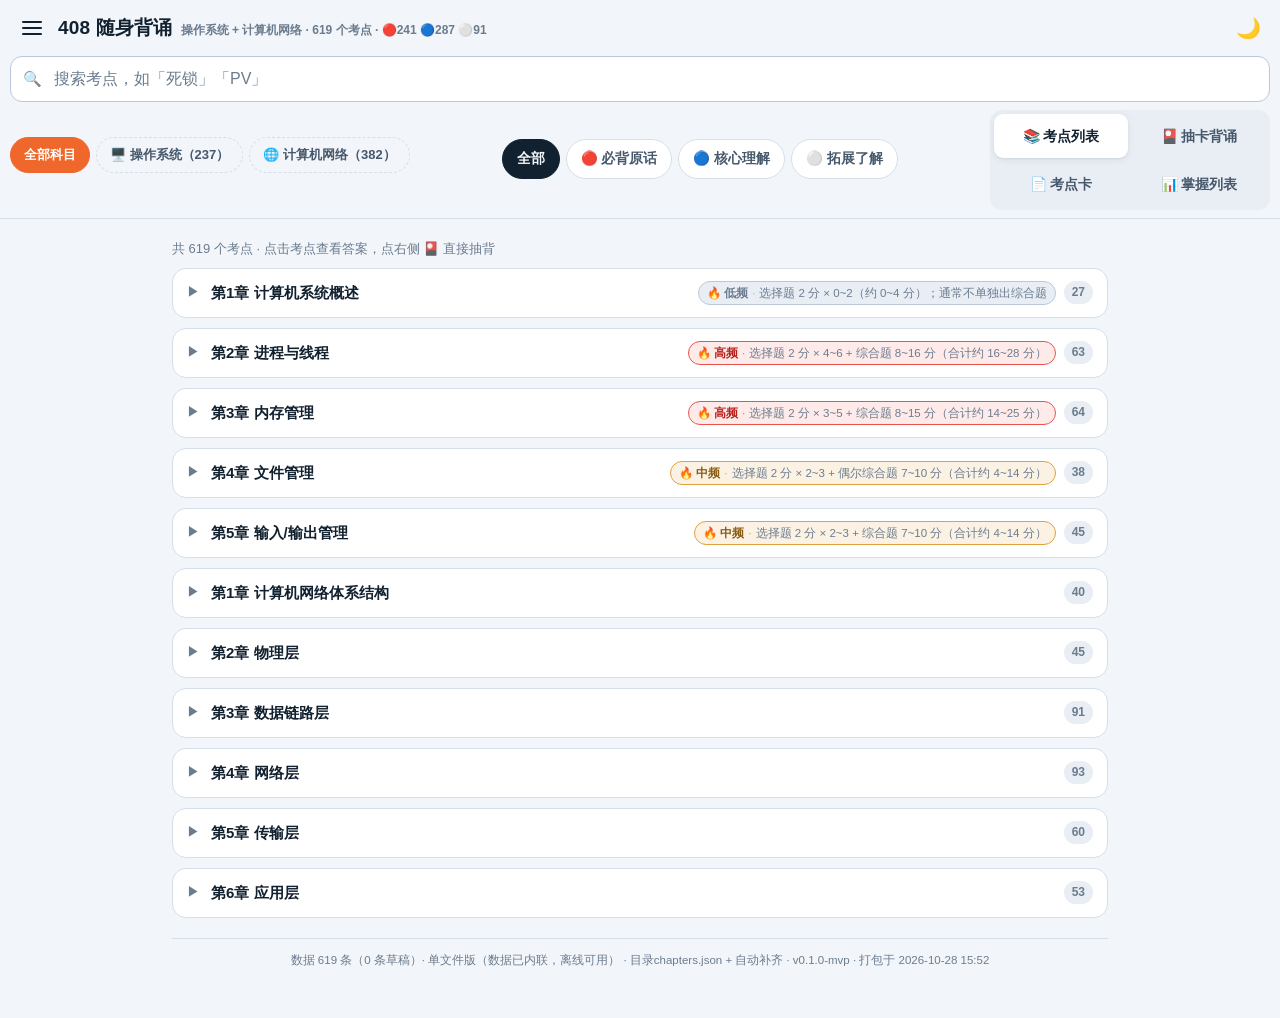
==== commit c79ffdd1: "物理层考点卡补信道复用（FDM/TDM/WDM/CDM）与随机访问对照" ====
--- a/standalone.html
+++ b/standalone.html
@@ -2118,7 +2118,7 @@
   </noscript>
 
   <!-- ===== 内联数据（由 build_standalone.js 自动生成，请勿手改）===== -->
-<script type="application/json" id="inline-data">{"builtAt":"2026-10-28 15:38","builder":"build_standalone.js","knowledge":{"items":[{"id":"os-ch1-1.1-001","chapter":"第1章 计算机系统概述","section":"1.1 操作系统的基本概念","topic":"操作系统的定义与角色","level":"l1","title":"操作系统的定义","answer":"【结论】操作系统是控制和管理计算机系统软/硬件资源、合理调度任务与分配资源，并为用户及其他软件提供统一接口与运行环境的最基本的系统软件。\n【三个角色】①计算机系统资源的管理者；②用户与硬件之间的接口；③对计算机资源的扩充（裸机→扩充机器）。\n【四大管理功能】处理机管理、存储器管理、设备管理、文件管理。\n易错点：操作系统是「最基本的系统软件」而非应用软件；编译器虽常被误认，但它属于上层软件，不是操作系统要提供的功能。","keywords":["操作系统定义","系统软件","资源管理","扩充机器"],"source":"王道2027版 印刷页 1（PDF p13）","status":"final"},{"id":"os-ch1-1.1-002","chapter":"第1章 计算机系统概述","section":"1.1 操作系统的基本概念","topic":"操作系统的四大基本特征（并发/共享/虚拟/异步）","level":"l1","title":"操作系统的四大基本特征","answer":"【结论】并发、共享、虚拟、异步，四项缺一不可；其中**并发与共享是最基本的两个特征，互为前提**。\n·并发：两个或多个事件在**同一时间间隔内**发生（宏观同时、微观交替）。\n·共享：资源供内存中多个并发进程共同使用，分**互斥共享**（如打印机）与**同时访问**（如只读文件）。\n·虚拟：把物理实体映射为多个逻辑对应物，靠**时分复用**（CPU 分时）与**空分复用**（虚拟存储器）。\n·异步：进程以不可预知的速度断续推进。\n易错点：并发≠并行。并行是**同一时刻**真正同时发生，单处理机永远无法实现进程级并行；只有 CPU 与 I/O 之间、多 I/O 之间、多核之间才可能并行。","keywords":["并发","共享","虚拟","异步","并行"],"source":"王道2027版 印刷页 3（PDF p15）","status":"final"},{"id":"os-ch1-1.1-003","chapter":"第1章 计算机系统概述","section":"1.1 操作系统的基本概念","topic":"并发与并行的区别","level":"l1","title":"并发与并行的区别","answer":"【结论】并发 = 同一时间间隔内发生（宏观同时、微观交替）；并行 = 同一时刻真正同时发生。\n【判定】单处理机系统：多道程序只能**并发**，任一时刻仅一个程序执行。\n真正并行的三种情形：CPU 与 I/O 设备之间、多个 I/O 设备之间、多核/多处理机之间。\n要实现**进程级**并行，必须有多个 CPU 核才行。\n易错点：题目说「单 CPU 系统中两个进程并行执行」一定错；「并发」与「并行」在选项里常被互换来挖坑。","keywords":["并发","并行","单处理机","多核"],"source":"王道2027版 印刷页 3（PDF p15）","status":"final"},{"id":"os-ch1-1.1-004","chapter":"第1章 计算机系统概述","section":"1.1 操作系统的基本概念","topic":"操作系统的用户接口与程序接口","level":"l2","title":"操作系统的用户接口与程序接口","answer":"【结论】操作系统接口分两类：**用户接口**（命令方式、图形方式，面向终端用户）与**程序接口**（系统调用，面向应用程序）。\n用户接口三型：①联机用户接口（命令行接口，交互式）；②脱机用户接口（作业控制语言，批处理）；③图形用户接口 GUI。\n程序接口即**系统调用**，是应用程序请求内核服务的**唯一合法途径**。\n易错点：**库函数不是操作系统提供的接口**。库函数是系统调用的上层封装（如 printf 最终走 write），也可能是纯用户态计算（如 strlen、sqrt）。2010 年 408 第 11 题就考「操作系统提供给应用程序的接口 = 系统调用」。","keywords":["用户接口","程序接口","系统调用","库函数","GUI"],"source":"王道2027版 印刷页 3（PDF p15）","status":"final"},{"id":"os-ch1-1.1-005","chapter":"第1章 计算机系统概述","section":"1.1 操作系统的基本概念","topic":"库函数与系统调用的区别","level":"l2","title":"库函数与系统调用的区别","answer":"【结论】库函数在用户态、开销小、可移植、易调试、**可替换**；系统调用陷入内核态、开销大、与具体 OS 强耦合、难调试、通常不可替换。\n【联系】部分库函数通过系统调用实现（printf→write，malloc→brk/mmap）；但**并非所有库函数都依赖系统调用**（strlen、sqrt 纯用户态）。\n易错点：①「所有库函数都依赖系统调用」是错误说法；②「库函数就是操作系统接口」错，它是系统调用的**上层**。","keywords":["库函数","系统调用","用户态","内核态"],"source":"王道2027版 印刷页 4（PDF p16）","status":"final"},{"id":"os-ch1-1.1-006","chapter":"第1章 计算机系统概述","section":"1.1 操作系统的基本概念","topic":"操作系统的发展历程与各类系统特点","level":"l1","title":"操作系统的发展历程与各类系统特点","answer":"【结论】发展主线：手工操作 → 单道批处理 → 多道批处理 → 分时 → 实时 → 网络/分布式 → 微机/嵌入式。\n·**批处理**：优点资源利用率高、吞吐量大；**缺点是无交互能力**（这是批处理的代表缺点）。\n·**分时系统**特征：同时性（多路性）、交互性、独立性、及时性；追求**快速响应**。响应时间 T ≈ 时间片 Q × 用户数 N。\n·**实时系统**：在规定时间内处理外部事件，特征是**确定性、高可靠性、强时效性**；分硬实时（飞机控制、导弹制导）与软实时（订票、银行管理）。\n·**网络 OS**：各机独立，用户需显式指定远程资源；**分布式 OS**：单一系统映像、透明性、可并行执行同一任务。\n易错点：实时系统**不以资源利用率为主要目标**（为保证及时响应允许浪费资源）；多道程序系统**必须有中断支持**。","keywords":["批处理","分时","实时","分布式","网络操作系统"],"source":"王道2027版 印刷页 7（PDF p19）","status":"final"},{"id":"os-ch1-1.1-007","chapter":"第1章 计算机系统概述","section":"1.1 操作系统的基本概念","topic":"多道程序设计技术","level":"l2","title":"多道程序设计技术","answer":"【结论】多道程序设计让多个程序同时驻留内存、交替占用 CPU，是**提高单机资源利用率的关键技术**。\n特点：多道、**宏观上并行、微观上串行**。\n实现前提：**中断技术**（无中断就无法在程序间切换）。\n要解决的关键问题：处理器分配策略、内存分配与保护、I/O 分配与调度、程序与数据的组织。\n易错点：多道程序系统**不必**支持虚拟存储（早期多道批处理把所有进程数据全部调入主存也能跑）；也**不是**进程越多 CPU 利用率越高（过多会频繁换页反而下降）。","keywords":["多道程序","中断","资源利用率","吞吐量"],"source":"王道2027版 印刷页 8（PDF p20）","status":"final"},{"id":"os-ch1-1.1-008","chapter":"第1章 计算机系统概述","section":"1.1 操作系统的基本概念","topic":"共享的两种方式与临界资源","level":"l2","title":"共享的两种方式与临界资源","answer":"【结论】共享分两类：①**互斥共享**——一段时间内只允许一个进程访问（打印机、磁带机、共享变量、栈、表格），这类资源称**临界资源**；②**同时访问**——允许多个进程在宏观上同时访问（只读文件、可重入代码），微观上分时交替。\n【关键关系】并发与共享**互为前提**：①共享以并发为前提（单道程序无需共享）；②有效的共享机制是并发正确执行的基础。\n易错点：把「磁盘上的只读文件」判成互斥共享是常见错误；可同时访问的资源仍可能存在微观的交替访问。","keywords":["互斥共享","同时访问","临界资源","并发与共享"],"source":"王道2027版 印刷页 4（PDF p16）","status":"final"},{"id":"os-ch1-1.1-009","chapter":"第1章 计算机系统概述","section":"1.1 操作系统的基本概念","topic":"虚拟技术：时分复用与空分复用","level":"l2","title":"虚拟技术：时分复用与空分复用","answer":"【结论】虚拟是把一个物理实体映射为多个逻辑对应物，实现手段两类：\n①**时分复用**：如处理器分时共享（一个物理 CPU 逻辑上表现为多个）；\n②**空分复用**：如虚拟存储器（有限的物理内存扩展为更大的逻辑地址空间）。\n【第三种应用】虚拟设备技术（SPOOLing）把独占型 I/O 设备（如打印机）转化为多台逻辑设备，使原本需互斥访问的临界资源变为可并发使用。\n易错点：虚拟存储器属于**空分复用**，CPU 分时属于**时分复用**，两者常被互换设置干扰项。","keywords":["虚拟","时分复用","空分复用","SPOOLing"],"source":"王道2027版 印刷页 4（PDF p16）","status":"final"},{"id":"os-ch1-1.3-001","chapter":"第1章 计算机系统概述","section":"1.3 操作系统的运行环境","topic":"处理机的双重工作模式（用户态与内核态）","level":"l1","title":"处理机的双重工作模式（用户态与内核态）","answer":"【结论】处理机至少两种运行模式：**用户态（目态）**与**内核态（管态、系统态）**，由硬件**模式位**标识（如 0=内核态，1=用户态）。\n【特权指令】可能危及系统安全的指令（I/O 指令、置时钟、修改 PSW、开关中断、停机、切换 CPU 模式等）**只能在核心态执行**。\n【核心规则】内核态可执行**完整指令集**（含特权指令与非特权指令）；用户态**只能**执行非特权指令，执行特权指令会触发异常。\n易错点：①「内核态只能执行特权指令」错，内核态什么都能执行；②「用户态只能执行非特权指令」对。2022 年 408 第 30 题即考此点。","keywords":["用户态","内核态","模式位","特权指令"],"source":"王道2027版 印刷页 16（PDF p28）","status":"final"},{"id":"os-ch1-1.3-002","chapter":"第1章 计算机系统概述","section":"1.3 操作系统的运行环境","topic":"从用户态切换到内核态的唯一途径","level":"l1","title":"从用户态切换到内核态的唯一途径","answer":"【结论】**从用户态切换到内核态的唯一途径是中断或异常**（广义上把访管/Trap 视为异常的一种）。\n【为什么不能靠指令】用户态无法执行「修改程序状态字 PSW」这类特权指令；模式位的切换是 **CPU 在中断时自动完成的**，不是用指令改的。\n【常见情形】①系统调用（执行 Trap/访管指令）；②外中断（I/O 完成、时钟信号）；③异常（缺页、地址越界、除零、非法指令）。\n易错点：①「修改 PSW 指令」不能用于此（本身是特权指令）；②「中断屏蔽」也不是途径。这道题是 1.x 的送分题，选项常设「修改 PSW / 中断屏蔽 / 中断处理程序 / 中断」四选一，答案只能是**中断**。","keywords":["内核态","用户态","中断","异常","PSW"],"source":"王道2027版 印刷页 17（PDF p29）","status":"final"},{"id":"os-ch1-1.3-003","chapter":"第1章 计算机系统概述","section":"1.3 操作系统的运行环境","topic":"中断与异常的区别与分类","level":"l2","title":"中断与异常的区别与分类","answer":"【结论】**中断（外中断）**来自 CPU 外部的事件（I/O 完成、时钟信号），**可屏蔽**；**异常（内中断）**源自 CPU 执行指令内部（缺页、除零、地址越界、Trap 陷入指令），**一旦发生立即处理、不可屏蔽**。\n异常三类：故障 Fault（如缺页，处理后重新执行该指令）、自陷 Trap（如系统调用、调试断点）、终止 Abort（如硬件故障，无法恢复）。\n【中断响应与子程序调用的保存差异】中断处理**一定保存 PSW（程序状态字寄存器）**，子程序调用**不必**保存 PSW（只保存 PC/返回地址）——2012 年 408 第 18 题。\n易错点：「访管中断」和「缺页中断」都是**异常/内中断**，不是外中断；外中断的典型例子只有时钟中断、I/O 中断。","keywords":["中断","异常","内中断","外中断","故障","自陷","终止"],"source":"王道2027版 印刷页 17（PDF p29）","status":"final"},{"id":"os-ch1-1.3-004","chapter":"第1章 计算机系统概述","section":"1.3 操作系统的运行环境","topic":"中断处理中硬件与操作系统的分工","level":"l2","title":"中断处理中哪些由硬件做、哪些由操作系统做","answer":"【结论·分工口诀】**硬件做「中断隐指令」**：保存断点（PC、PSW）、找到中断向量、切换到内核态；**操作系统做**：保存通用寄存器、保存中断屏蔽字、执行中断服务程序、初始化中断向量表。\n【中断隐指令】由硬件自动完成，不是一条真实指令，包括：关中断、保存断点、引出中断服务程序。\n易错点（2020 年 408 第 27 题）：**保存断点（PC 与 PSW）由硬件完成**，不是操作系统；而「初始化中断向量表」「保存中断屏蔽字」「提供中断服务」都是操作系统做的。","keywords":["中断隐指令","断点","中断向量表","PSW"],"source":"王道2027版 印刷页 19（PDF p31）","status":"final"},{"id":"os-ch1-1.3-005","chapter":"第1章 计算机系统概述","section":"1.3 操作系统的运行环境","topic":"系统调用的执行过程与分类","level":"l2","title":"系统调用的执行过程与分类","answer":"【结论·五步】①**传递系统调用参数** → ②执行**陷入（Trap）指令**（引起访管中断，CPU 转入内核态）→ ③执行**相应的系统调用服务例程** → ④返回用户态。\n正确顺序（2017 年 408 第 24 题）：传递参数 → Trap → 执行服务程序 → 返回用户态。\n【五大类】设备管理、文件管理、进程控制（创建/撤销/阻塞/唤醒）、进程通信、内存管理。\n易错点：①系统调用**发生在用户态**（用户程序发起），但**被调用的服务例程在内核态执行**——「在用户态发生」与「在用户态执行」是两回事；②创建新进程必须走系统调用（fork），而**页置换、进程调度**都由操作系统自动完成，**不**通过系统调用（2021 年 408 第 29 题）。","keywords":["系统调用","Trap指令","访管中断","陷入"],"source":"王道2027版 印刷页 19（PDF p31）","status":"final"},{"id":"os-ch1-1.3-006","chapter":"第1章 计算机系统概述","section":"1.3 操作系统的运行环境","topic":"用户态与内核态的常见事件辨析","level":"l1","title":"用户态与内核态的常见事件辨析（真题高频）","answer":"【结论】**不能在用户态执行**：关中断/开中断、I/O 指令、置时钟、修改 PSW、停机、设置中断屏蔽字、切换 CPU 模式。\n**可在用户态执行/发生**：普通数据传送、跳转、压栈、Trap（陷入）指令、调试断点、命令解释程序。\n【易混三组】\n·「在用户态**发生**」vs「在用户态**执行**」：系统调用、外中断、缺页都**发生在用户态**；但其**处理**在内核态。\n·进程切换只能**发生在内核态**（2012 年 408 第 17 题）。\n·中断处理程序**一定**是操作系统程序（2011、2016 类题）。\n易错点：Trap 指令本身**不是**特权指令（它正是用户态进入内核态的合法入口）；而 I/O 指令、开关中断则是。","keywords":["特权指令","用户态","内核态","Trap指令","进程切换"],"source":"王道2027版 印刷页 21（PDF p33）","status":"final"},{"id":"os-ch1-1.3-007","chapter":"第1章 计算机系统概述","section":"1.3 操作系统的运行环境","topic":"访管指令与访管中断","level":"l3","title":"访管指令与访管中断","answer":"【结论】**访管指令（Trap 指令）是一条可在用户态执行的指令**，其作用是主动引发访管中断，使 CPU 由用户态转入内核态，从而获得操作系统服务。\n【为什么需要】用户程序运行在用户态，I/O、进程创建、内存分配等特权资源操作无法直接完成，必须借访管指令**主动**请求内核。\n易错点：**访管指令不是特权指令**（它的设计目的恰恰是给用户一个受控的内核入口）；「内核态下可执行除访管指令之外的全部指令」是**错误**说法——内核态可执行完整指令集。","keywords":["访管指令","Trap","访管中断","特权指令"],"source":"王道2027版 印刷页 36（PDF p48）","status":"final"},{"id":"os-ch1-1.4-001","chapter":"第1章 计算机系统概述","section":"1.4 操作系统结构","topic":"分层结构（分层法）","level":"l2","title":"分层结构（分层法）","answer":"【结论】把操作系统分为若干层，最底层（层 0）为硬件，顶层（层 N）为用户接口；**各层只单向依赖并调用其紧邻下层**。\n【优点】①便于调试与验证（自底向上逐层开发，出错必在本层，因下层已验证）；②易于扩充与维护（接口不变即可替换某层）。\n【缺点】①层次划分困难；②**运行效率较低**（执行一个功能要穿越多层，参数传递有额外开销）；③依赖关系固化后**缺乏灵活性**。\n易错点：「依赖关系灵活」是**错误**说法——分层恰恰是依赖关系最僵硬的；题目里凡说分层「灵活」的选项一律排除。","keywords":["分层","单向依赖","调试","效率低"],"source":"王道2027版 印刷页 26（PDF p38）","status":"final"},{"id":"os-ch1-1.4-002","chapter":"第1章 计算机系统概述","section":"1.4 操作系统结构","topic":"模块化结构（模块-接口法）","level":"l2","title":"模块化结构（模块-接口法）","answer":"【结论】按功能划分为若干独立性模块，定义模块间接口；衡量模块独立性的两个标准：**内聚性越高越好、耦合度越低越好**。\n【优点】①提高正确性、可理解性、可维护性；②增强可适应性便于扩展；③支持并行开发。\n【缺点】①模块间接口很难完全满足实际需求；②各模块齐头并进，**每个决定无法建立在已验证的可靠决定之上**（错误会累积、难定位）。\n易错点：「某个模块出错不会导致整个系统崩溃」是**微内核**的特点，**不是**模块化的——模块化各模块都在内核中、相互调用，一个崩则全崩（这是「移花接木」式干扰项）。","keywords":["模块化","内聚性","耦合度","模块-接口法"],"source":"王道2027版 印刷页 27（PDF p39）","status":"final"},{"id":"os-ch1-1.4-003","chapter":"第1章 计算机系统概述","section":"1.4 操作系统结构","topic":"宏内核（单内核/大内核）","level":"l2","title":"宏内核（单内核/大内核）","answer":"【结论】把系统主要功能模块都集成在一个紧密耦合的整体中、**整体运行于内核态**。\n【优点】**性能高**：模块共享地址空间、可直接函数调用，无上下文切换与消息传递开销。\n【缺点】代码规模膨胀后维护困难、**可靠性差**（某模块崩溃即整机崩溃）、安全性弱。\n【实例】Linux、Windows、Android 主要采用宏内核或混合内核；macOS/iOS 的 XNU 是 Mach 微内核 + BSD 宏内核的融合。\n易错点：与微内核对比时，宏内核的强项是**性能**，微内核的强项是**可靠/安全/可扩展/可移植**。","keywords":["宏内核","单内核","大内核","性能"],"source":"王道2027版 印刷页 28（PDF p40）","status":"final"},{"id":"os-ch1-1.4-004","chapter":"第1章 计算机系统概述","section":"1.4 操作系统结构","topic":"微内核结构","level":"l1","title":"微内核结构","answer":"【结论】只保留最基本功能（**进程调度、进程间通信、低级存储器管理、中断和陷入处理**）在内核态，其余（文件系统、设备驱动等）移为用户态服务器，通过**消息传递**通信。\n【四大描述】①内核足够小；②基于**客户/服务器模式**；③**机制与策略分离**；④采用面向对象技术。\n【优点】扩展性/灵活性、**可靠性与安全性**、可移植性、支持分布式。\n【唯一主要缺点】性能差——每次服务请求需多次穿越内核态与用户态。\n易错点：①微内核**不提升性能**，凡说「更高效」的选项都错（2023 年 408 第 21 题）；②「功能分层设计」是**分层式**的特征，不是微内核；③Windows 是混合内核，不是纯分层。","keywords":["微内核","机制与策略分离","客户/服务器","消息传递"],"source":"王道2027版 印刷页 28（PDF p40）","status":"final"},{"id":"os-ch1-1.4-005","chapter":"第1章 计算机系统概述","section":"1.4 操作系统结构","topic":"外核（exokernel）","level":"l3","title":"外核（exokernel）","answer":"【结论】外核把**物理资源直接暴露给用户级系统**，自身只负责资源的**安全分配与隔离**（权限检查），不提供抽象层；用户空间可构建**库操作系统（library OS）**自行实现文件系统、进程调度等。\n【优点】①减少抽象开销；②提升灵活性与性能；③清晰分离「保护」与「实现」。\n易错点：**进程调度仍由内核（或库 OS）负责，不是外核的职责**；外核只做资源的分配、回收与保护。","keywords":["外核","exokernel","库操作系统","资源隔离"],"source":"王道2027版 印刷页 29（PDF p41）","status":"final"},{"id":"os-ch1-1.4-006","chapter":"第1章 计算机系统概述","section":"1.4 操作系统结构","topic":"内核架构对比：宏内核 / 微内核 / 外核","level":"l2","title":"内核架构对比：宏内核 / 微内核 / 外核","answer":"【结论·三栏对比】\n·**宏内核**：主要功能全在内核态，模块直接函数调用 → **性能最好**，但可靠性/安全性/可扩展性差。\n·**微内核**：内核只留最基本功能，其余下沉用户态服务器 → **可靠性、安全性、可扩展性、可移植性最好**，但**性能最差**（频繁态切换）。\n·**外核**：只做物理资源的分配与隔离，不提供抽象，用户态库 OS 自行管理 → 减少抽象开销、灵活，但保护与实现分离。\n【选择高频判据】题目若问「相比宏内核，微内核具有的特征」→ 较高可靠性、较高安全性、较强可扩展性（**不含**「较好性能」）。\n易错点：**混合内核**（如 Windows、macOS 的 XNU）是两种思想的融合，不是纯微内核。","keywords":["宏内核","微内核","外核","架构对比","性能"],"source":"王道2027版 印刷页 28（PDF p40）","status":"final"},{"id":"os-ch1-1.5-001","chapter":"第1章 计算机系统概述","section":"1.5 操作系统引导","topic":"操作系统的引导过程","level":"l2","title":"操作系统的引导过程","answer":"【结论·六步】①CPU 激活并执行 **BIOS**（初始化基本硬件、建立中断向量表）→ ②**硬件自检 POST**，依 CMOS 设置选择启动设备 → ③加载**主引导记录 MBR**（启动设备首扇区，含引导代码+分区表）→ ④MBR 解析分区表，定位活动分区并加载**分区引导记录 PBR** → ⑤PBR 加载**启动管理器**（GRUB/Bootmgr）→ ⑥启动管理器加载**操作系统内核**，内核初始化后启动首个用户态进程（如 init）。\n易错点：①引导程序（自举程序）存在 **ROM/主板 BIOS** 中，操作系统引导程序在**硬盘活动分区的引导扇区**；②引导程序**不会把整个操作系统全部装入内存**（常驻的只是内核），这是错误说法；③开机后操作系统最终被加载到 **RAM**。","keywords":["BIOS","MBR","PBR","启动管理器","引导"],"source":"王道2027版 印刷页 29（PDF p41）","status":"final"},{"id":"os-ch1-1.6-001","chapter":"第1章 计算机系统概述","section":"1.6 虚拟机","topic":"两类虚拟机管理程序（VMM）","level":"l1","title":"两类虚拟机管理程序（VMM）","answer":"【结论】**第一类 VMM（裸金属架构）**直接运行在物理硬件上，是系统中**唯一处于最高特权级**的软件；效率通常**更高**。**第二类 VMM（寄居架构）**以应用程序形式运行在**宿主操作系统**之上，本质是用户态进程（如 VMware Workstation）；效率较低。\n【关键点】VMM 作为虚拟化核心，必须运行在**高于操作系统的特权级**上，才能拦截和模拟敏感指令、维持隔离——所以 **VMM 与操作系统特权级不可能相同**（2025 年 408 真题）。\n易错点：①「VMM 代码量大于完整操作系统」错（VMM 功能更简单）；②客户操作系统运行于**虚拟内核态**（它以为自己在内核态），其用户进程运行于真实用户态；③第二类 VMM 通常运行在用户态（较低特权级）。","keywords":["虚拟机","VMM","裸金属","寄居架构","特权级"],"source":"王道2027版 印刷页 30（PDF p42）","status":"final"},{"id":"os-ch1-1.6-002","chapter":"第1章 计算机系统概述","section":"1.6 虚拟机","topic":"虚拟化技术的特点","level":"l2","title":"虚拟化技术的特点","answer":"【结论】虚拟机通过虚拟化把一台物理机抽象为多台**逻辑上独立**的计算环境，每台都表现为完整硬件的精确复制品；核心是**隐藏底层硬件细节、提供统一且隔离的执行平台**。\n【能力】可在一台计算机上构建多个虚拟机；可运行不同指令集架构（借助仿真/动态二进制翻译）；操作系统可作为客户系统运行在虚拟机中。\n易错点：①**多台虚拟机同时运行在同一物理机上不是「真正的并行」**，真正的并行靠多核处理机；②「虚拟机只能用软件实现」错，也可用硬件支持（硬件虚拟化）。","keywords":["虚拟机","虚拟化","隔离","指令集"],"source":"王道2027版 印刷页 30（PDF p42）","status":"final"},{"id":"os-ch1-1.7-001","chapter":"第1章 计算机系统概述","section":"1.7 本章疑难点","topic":"特权指令与非特权指令","level":"l2","title":"特权指令与非特权指令","answer":"【结论】特权指令是用于**清内存、置时钟、分配系统资源、修改虚存页表、调整访问权限、I/O、开关中断**等关键操作的指令，**仅允许在内核态执行**。\n非特权指令：普通的数据处理、流程控制（跳转）、读操作等，不影响系统安全与整体状态，用户态可执行。\n【核心规则】内核态可执行**完整指令集**；用户态**只**能执行非特权指令，误用特权指令会由硬件触发异常阻止。\n易错点：**Trap/访管指令不是特权指令**（可在用户态执行，是进入内核的合法入口）；而「关中断指令」权限极大，属特权指令，**只能**在内核态执行（2015、2020 类题）。","keywords":["特权指令","非特权指令","内核态"],"source":"王道2027版 印刷页 35（PDF p47）","status":"final"},{"id":"os-ch1-1.7-002","chapter":"第1章 计算机系统概述","section":"1.7 本章疑难点","topic":"用户态与内核态切换、中断与访管的关系（综合）","level":"l2","title":"用户态与内核态切换、中断与访管的关系（综合）","answer":"【结论·一句话】**从用户态切换到内核态的唯一途径是中断或异常**；访管中断是用户程序主动发起的那一种。\n【链路】用户程序执行 Trap（访管）指令 → CPU 保存断点并置模式位为内核态 → 执行系统调用服务例程 → 返回前把模式位改回用户态。\n【反例】修改 PSW 指令、中断屏蔽都**不能**作为切换途径（前者是特权指令用户态不可执行，后者本身就是特权操作）。\n易错点：「中断处理程序」不是切换途径——它是在**已经切换之后**才执行的程序；题目常把「中断」与「中断处理程序」并列作为选项来混淆。","keywords":["内核态","用户态","访管中断","切换"],"source":"王道2027版 印刷页 36（PDF p48）","status":"final"},{"id":"os-ch2-2.1-001","chapter":"第2章 进程与线程","section":"2.1 进程与线程","topic":"进程的概念与四大特征","level":"l1","title":"进程的概念与四大特征","answer":"【结论】进程是**进程实体的运行过程**，是系统进行**资源分配和调度**的独立单位；进程实体（进程映像）由**程序段、数据段、PCB** 三部分构成。\n【四大特征】①**动态性**（最根本，进程有生命周期）；②**并发性**（引入进程的根本目的）；③**独立性**（独立运行、独立获得资源、独立参与调度）；④**异步性**（不可预知地推进）。\n【创建进程的本质是创建 PCB**；撤销进程即释放 PCB 及相关资源。\n易错点：把「进程=程序」当等价是最大误区——程序是静态的，进程是动态的执行过程。","keywords":["进程","进程实体","PCB","动态性","并发性"],"source":"王道2027版 印刷页 38（PDF p50）","status":"final"},{"id":"os-ch2-2.1-002","chapter":"第2章 进程与线程","section":"2.1 进程与线程","topic":"进程与程序的区别与联系","level":"l3","title":"进程与程序的区别与联系","answer":"【结论】①进程是「程序及其数据在计算机上的一次执行活动」，**动态**；程序只是有序指令集合，**静态**。②进程有生命周期（暂时存在）；程序可长期保存（永久存在）。③一个进程通常执行一个程序，但**一个程序可被多个进程并发执行**；**进程能创建新进程，程序不能**。④组成不同：进程 = 程序 + 数据 + PCB。\n易错点：说「进程与程序一一对应」「程序也能创建进程」都是错的。","keywords":["进程","程序","生命周期"],"source":"王道2027版 印刷页 175（PDF p187）","status":"final"},{"id":"os-ch2-2.1-003","chapter":"第2章 进程与线程","section":"2.1 进程与线程","topic":"进程控制块 PCB 的作用与内容","level":"l2","title":"进程控制块 PCB 的作用与内容","answer":"【结论】**PCB 是进程存在的唯一标志**；没有建立 PCB 的程序**不能**被操作系统调度执行。PCB 常驻内存，创建进程即创建 PCB，撤销进程即回收 PCB。\n【四类内容】①进程标识信息（PID、PPID、UID）；②进程调度信息（当前状态、优先级、CPU 占用时间等）；③资源与内存信息（代码/数据/堆栈段指针、文件描述符列表、I/O 清单）；④处理机状态信息（CPU 上下文：通用寄存器、PC、栈指针、PSW）。\n【组织方式】链接方式（同状态 PCB 用指针串成队列）与索引方式（每种状态建一个索引表）。\n易错点：**PCB 不在进程的用户虚拟地址空间中**，它由内核维护、存放在内核区，对用户进程不可见。","keywords":["PCB","进程控制块","进程标识","CPU上下文"],"source":"王道2027版 印刷页 38（PDF p50）","status":"final"},{"id":"os-ch2-2.1-004","chapter":"第2章 进程与线程","section":"2.1 进程与线程","topic":"进程的内存映像（虚拟地址空间布局）","level":"l3","title":"进程的内存映像（虚拟地址空间布局）","answer":"【结论】自高地址到低地址依次为：**用户栈**（向下增长）→ **共享库的存储映射区** → **堆**（向上增长）→ **读写数据段 .data/.bss** → **只读代码段 .init/.text/.rodata**；最顶部为**内核区（用户不可见）**。\n【要点】代码段与数据段大小**在加载时即确定**；堆与栈可在运行时**动态扩展收缩**。\n易错点：**PCB 不属于进程的虚拟地址空间**（它在内核区）；.bss 存放**未初始化**的全局/静态变量，.data 存放**已初始化**的。","keywords":["内存映像","代码段","数据段","堆","栈","内核区"],"source":"王道2027版 印刷页 40（PDF p52）","status":"final"},{"id":"os-ch2-2.1-005","chapter":"第2章 进程与线程","section":"2.1 进程与线程","topic":"进程的状态与转换","level":"l2","title":"进程的状态与转换","answer":"【结论】三基本状态：**就绪**（只差 CPU）、**运行**（占用 CPU）、**阻塞/等待**（等事件，给 CPU 也跑不了）；加创建与终止共**五态**。\n【合法转换】就绪→运行（被调度）；运行→就绪（**时间片用完或被更高优先级抢占**）；运行→阻塞（**主动请求 I/O 等需等待的事件**，必须经系统调用）；阻塞→就绪（等待的事件发生）。\n【不可能转换】**阻塞→运行**（必须先变就绪）；**就绪→阻塞**（没在跑，无法主动请求）。\n易错点：①并非所有系统调用都导致阻塞，只有需要等待外部事件的才会；②进程申请处理器得不到时是**就绪态**，不是阻塞态；③死锁时可能**全部进程阻塞、CPU 空闲**。","keywords":["就绪态","运行态","阻塞态","状态转换","五态"],"source":"王道2027版 印刷页 42（PDF p54）","status":"final"},{"id":"os-ch2-2.1-006","chapter":"第2章 进程与线程","section":"2.1 进程与线程","topic":"进程控制：创建、终止、阻塞、唤醒","level":"l2","title":"进程控制：创建、终止、阻塞、唤醒","answer":"【结论】进程控制用**原语**实现；原语在执行过程中**不可被中断**（靠关中断或硬件原子指令保证）。\n【创建】①申请空白 PCB → ②分配资源 → ③初始化 PCB（含把状态置为**就绪态**）→ ④插入就绪队列。\n【终止原因】正常结束、异常结束（越界、非法指令、特权指令违规、算术错误、I/O 故障、超时）、外界干预。\n易错点（2021 年 408 第 24 题）：创建新进程时**设置进程状态为执行态是错误的**——新建进程只能是就绪态（或创建态）。","keywords":["原语","进程创建","进程终止","阻塞","唤醒"],"source":"王道2027版 印刷页 42（PDF p54）","status":"final"},{"id":"os-ch2-2.1-007","chapter":"第2章 进程与线程","section":"2.1 进程与线程","topic":"进程通信（共享存储、消息传递、管道、信号）","level":"l2","title":"进程通信（共享存储、消息传递、管道、信号）","answer":"【结论】①**共享存储**：创建共享内存区并映射到多进程地址空间，速度快，但**同步互斥须由用户程序自己做**（OS 只分配与映射，不提供同步保护）。②**消息传递**：以消息为单位，分直接通信（指名进程）与间接通信（信箱），适合分布式、无共享内存也能用。③**管道（pipe）**：**半双工**，写入缓冲满则写进程阻塞、读空则读进程阻塞；数据**一次性读取**，读走即释放；由父进程 pipe() 创建，子进程**继承文件描述符**从而共享同一管道。④**信号**。\n易错点：共享存储**不代表**自动互斥——这是常考陷阱。","keywords":["共享存储","消息传递","管道","信号","进程通信"],"source":"王道2027版 印刷页 43（PDF p55）","status":"final"},{"id":"os-ch2-2.1-008","chapter":"第2章 进程与线程","section":"2.1 进程与线程","topic":"线程的概念与特点（与进程的区别）","level":"l1","title":"线程的概念与特点","answer":"【结论】**线程是程序执行流的最小单元，是处理器调度的基本单位**；进程则是**资源分配的基本单位**。\n【线程私有】线程 ID、程序计数器 PC、寄存器集合、**栈**、线程控制块 TCB。\n【线程共享】同进程内的**地址空间、代码段、数据段、打开的文件（fd）**等。\n【优点】①创建/撤销/切换开销小；②提高并发性；③便于共享资源；④支持多处理器并行。\n易错点（2024 年 408 第 28 题）：同一进程内不同线程**不共享各自的栈**；「进程是 CPU 调度基本单位」是**旧模型**，引入线程后已变。","keywords":["线程","轻量级进程","TCB","调度基本单位","资源分配基本单位"],"source":"王道2027版 印刷页 46（PDF p58）","status":"final"},{"id":"os-ch2-2.1-009","chapter":"第2章 进程与线程","section":"2.1 进程与线程","topic":"用户级线程与内核级线程","level":"l2","title":"用户级线程与内核级线程","answer":"【结论】\n·**用户级线程**：线程管理全在**用户态**（线程库完成创建/切换/撤销），内核**感知不到**线程存在。优点：切换不需陷入内核、开销小。**致命缺点**：调度以**进程**为单位，进程内一个线程**阻塞则整个进程阻塞**；也不能利用多核。\n·**内核级线程**：由内核管理，内核维护每个线程的 TCB。优点：某线程阻塞不影响同进程其他线程；可利用多处理器并行。缺点：切换需用户态/内核态模式转换，开销大。\n·**组合方式（多对多）**：兼顾两者优点。\n易错点：用户级线程下「一个线程被阻塞，同进程内其他线程仍可运行」是**错误**的——这是内核级线程才有的能力。","keywords":["用户级线程","内核级线程","组合方式","多线程模型","TCB"],"source":"王道2027版 印刷页 46（PDF p58）","status":"final"},{"id":"os-ch2-2.2-001","chapter":"第2章 进程与线程","section":"2.2 CPU调度","topic":"三级调度（高级/中级/低级）","level":"l2","title":"三级调度（高级/中级/低级）","answer":"【结论】①**高级调度（作业调度）**：从外存后备队列选作业调入内存建立进程，**频率最低**，批处理系统才有；②**中级调度（内存调度）**：对换（挂起/激活），用于提高内存利用率、缓解内存紧张；③**低级调度（进程调度）**：从就绪队列选进程分配 CPU，**频率最高**、所有系统必备。\n易错点：交互式系统一般不设独立的作业调度；进程调度是三种调度中**最频繁**的。","keywords":["高级调度","中级调度","低级调度","作业调度","进程调度"],"source":"王道2027版 印刷页 66（PDF p78）","status":"final"},{"id":"os-ch2-2.2-002","chapter":"第2章 进程与线程","section":"2.2 CPU调度","topic":"调度的时机与不能调度的情况","level":"l2","title":"调度的时机与不能调度的情况","answer":"【结论】引起进程调度的事件：**进程阻塞、进程结束、时间片用完、中断处理结束**（2021 年 408 第 27 题）。\n**不能**进行调度与切换的情形：①**处理中断过程中**；②**执行原子操作过程中**（加锁解锁、现场保护与恢复等，通常已屏蔽中断）。若此时出现调度条件，只置**调度请求标志**，待退出临界区再处理。\n易错点：「中断处理过程中可以立即切换到别的进程」是错误说法；中断处理不隶属任何用户进程，不应被剥夺 CPU。","keywords":["调度时机","抢占","原子操作","调度请求标志"],"source":"王道2027版 印刷页 69（PDF p81）","status":"final"},{"id":"os-ch2-2.2-003","chapter":"第2章 进程与线程","section":"2.2 CPU调度","topic":"抢占式与非抢占式调度","level":"l2","title":"抢占式与非抢占式调度","answer":"【结论】**非抢占式（不可剥夺）**：进程一旦获得 CPU 就运行到完成或主动阻塞，不会被强行剥夺；**抢占式（可剥夺）**：更高优先级进程就绪或时间片用完时，当前进程被**强制**让出 CPU。\n【典型归属】FCFS、SJF（默认）为非抢占式；RR、抢占式优先级为抢占式；多级反馈队列为**抢占式**。\n易错点：抢占式并非处处更好——它增加上下文切换开销，且实现复杂；「抢占式一定比非抢占式效率高」是错误说法。","keywords":["抢占式","非抢占式","可剥夺","CPU调度"],"source":"王道2027版 印刷页 67（PDF p79）","status":"final"},{"id":"os-ch2-2.2-004","chapter":"第2章 进程与线程","section":"2.2 CPU调度","topic":"调度的评价指标（周转/带权周转/等待/响应）","level":"l1","title":"调度的评价指标（周转/带权周转/等待/响应）","answer":"【结论·公式必背】\n·**CPU 利用率** = CPU 有效工作时间 ÷（有效工作时间 + 空闲等待时间）\n·**周转时间** = 完成时间 − 到达时间\n·**带权周转时间** = 周转时间 ÷ **实际运行时间**（分母是服务时间，**不是**等待时间）\n·**等待时间** = 周转时间 − 实际运行时间（= 在各队列中等待的总时长）\n·**响应时间** = 从提交请求到首次响应的时间\n易错点：①**平均**周转/带权周转必须逐进程求出再取算术平均，不能拿总时间相除；②带权周转时间**永远 ≥ 1**（周转 ≥ 运行）。","keywords":["周转时间","带权周转时间","等待时间","响应时间","CPU利用率"],"source":"王道2027版 印刷页 70（PDF p82）","status":"final"},{"id":"os-ch2-2.2-005","chapter":"第2章 进程与线程","section":"2.2 CPU调度","topic":"上下文切换与进程切换","level":"l2","title":"上下文切换与进程切换","answer":"【结论】进程上下文由 **PCB** 表示（CPU 寄存器值、进程状态、内存管理信息等）。切换流程：保存旧进程上下文到其 PCB → 更新地址空间相关信息（**页表基址**）、重置 PC → 加载新进程上下文。\n【要点】**切换 ≠ 调度**：调度是「选谁」，切换是「换现场」。\n易错点（2024 年 408 第 25 题）：页式系统中进程切换时 OS 需更新 **PC、栈基址寄存器、页表基址寄存器**。","keywords":["上下文切换","PCB","页表基址","进程切换"],"source":"王道2027版 印刷页 70（PDF p82）","status":"final"},{"id":"os-ch2-2.2-006","chapter":"第2章 进程与线程","section":"2.2 CPU调度","topic":"FCFS 与 SJF/SPF 调度算法","level":"l2","title":"FCFS 与 SJF/SPF 调度算法","answer":"【结论】\n·**FCFS（先来先服务）**：非抢占，实现简单但**对短作业不利**，长作业先到会使后续短作业长时间等待；不适合分时/实时系统，常与其他策略结合（同优先级按 FCFS）。\n·**SJF/SPF（短作业/短进程优先）**：**平均等待时间、平均周转时间最优**（同时到达前提下）；缺点：**长作业会饥饿**、未考虑紧迫程度、运行时间由用户估计不可靠。分非抢占（默认）与抢占式（SRTN）。\n易错点：SJF 的「最优」有前提——**有不同到达时刻时 SJF 不一定最优**；「SJF 一定能得到最短平均周转时间」是无条件错误说法。","keywords":["FCFS","SJF","SPF","短作业优先","饥饿"],"source":"王道2027版 印刷页 71（PDF p83）","status":"final"},{"id":"os-ch2-2.2-007","chapter":"第2章 进程与线程","section":"2.2 CPU调度","topic":"高响应比优先 HRRN","level":"l3","title":"高响应比优先 HRRN","answer":"【结论】**响应比 = (等待时间 + 要求服务时间) ÷ 要求服务时间**；每次调度选响应比最高者。\n【优点】兼顾短作业（服务时间短则响应比高）与长作业（等待越久响应比越高，**不会饥饿**）。\n【缺点】每次调度都要计算所有作业的响应比，**开销大**。\n易错点：响应比公式分子是「等待 + 服务」，不是「等待 ÷ 服务」；HRRN 是**非抢占式**。","keywords":["HRRN","高响应比优先","响应比"],"source":"王道2027版 印刷页 74（PDF p86）","status":"final"},{"id":"os-ch2-2.2-008","chapter":"第2章 进程与线程","section":"2.2 CPU调度","topic":"时间片轮转 RR","level":"l2","title":"时间片轮转 RR","answer":"【结论】按 FCFS 排队，每个进程最多运行一个**时间片 q**，用完即被剥夺排到队尾；**抢占式**、专为分时系统设计。\n【关键权衡】q **过大**→退化为 FCFS；q **过小**→上下文切换开销剧增。\n【响应时间估算】就绪进程数 N、时间片 q 时，最坏响应时间约为 **N × q**（如 100 个就绪进程、要求响应 ≤2s，则 q ≤ 20ms）。\n易错点：RR 的周转时间**不优**（对短作业不友好），它的目标是**响应时间**而非周转时间。","keywords":["RR","时间片轮转","时间片","响应时间"],"source":"王道2027版 印刷页 75（PDF p87）","status":"final"},{"id":"os-ch2-2.2-009","chapter":"第2章 进程与线程","section":"2.2 CPU调度","topic":"优先级调度（静态/动态优先级）","level":"l3","title":"优先级调度（静态/动态优先级）","answer":"【结论】按优先级高低调度，可抢占也可非抢占；相同优先级通常按 FCFS。\n·**静态优先级**：创建时确定且不变；实现简单、开销小，但**不够灵活，低优先级进程可能饥饿**。\n·**动态优先级**：随进程推进/等待时间变化而调整（如等待越久优先级越高），**可缓解饥饿**。\n易错点：优先级数值大小与「谁优先」要看题目约定（有的题「值越小优先级越高」，务必读题干）。","keywords":["优先级调度","静态优先级","动态优先级","饥饿"],"source":"王道2027版 印刷页 74（PDF p86）","status":"final"},{"id":"os-ch2-2.2-010","chapter":"第2章 进程与线程","section":"2.2 CPU调度","topic":"多级队列与多级反馈队列调度","level":"l2","title":"多级队列与多级反馈队列调度","answer":"【结论】\n·**多级队列**：就绪进程分成多个独立队列（系统/交互/批处理），各队列**有自己的调度算法和优先级**，队列间固定优先级。\n·**多级反馈队列**：队列**按优先级排列**、时间片**逐级增大**；进程可在队列间**动态迁移**（用完时间片降到下一级）。\n【四要素】（2020 年 408 第 26 题）**就绪队列的数量、各就绪队列的优先级、各队列的调度算法、进程在队列间的迁移条件**，四者缺一不可。\n易错点：多级反馈队列能让**长作业最终也能完成**（已在高优先级队列获得过 CPU），因此**不会饥饿**；而 SJF/静态优先级会饥饿。","keywords":["多级队列","多级反馈队列","队尾","迁移条件"],"source":"王道2027版 印刷页 75（PDF p87）","status":"final"},{"id":"os-ch2-2.2-011","chapter":"第2章 进程与线程","section":"2.2 CPU调度","topic":"调度算法综合对比表","level":"l1","title":"调度算法综合对比表","answer":"【结论·一句话记忆】\n·FCFS：**不利于短作业**，无饥饿。\n·SJF：**平均等待/周转最优**，但**长作业会饥饿**，且需估计运行时间。\n·HRRN：兼顾长短作业、无饥饿，但**计算响应比开销大**。\n·RR：**响应时间好**，适用于分时系统；但平均等待时间较长、上下文切换浪费。\n·多级反馈队列：**最通用**，实现**最复杂**。\n易错点：问「哪个不会饥饿」→ HRRN、多级反馈队列、FCFS；问「哪个平均周转最优」→ SJF（同时到达前提）。","keywords":["调度算法对比","饥饿","适用场景"],"source":"王道2027版 印刷页 77（PDF p89）","status":"final"},{"id":"os-ch2-2.2-012","chapter":"第2章 进程与线程","section":"2.2 CPU调度","topic":"多处理机调度","level":"l3","title":"多处理机调度","answer":"【结论】比单处理机复杂，调度策略与系统结构有关；关注**负载均衡**（让各 CPU 负载相近）与**处理器亲和性**（尽量让进程回到上次运行过的 CPU，以利用 Cache/TLB 残留）。\n易错点：负载均衡与亲和性存在**权衡**——迁移可均衡负载但破坏亲和性、增加 Cache 失效。","keywords":["多处理机","负载均衡","处理器亲和性"],"source":"王道2027版 印刷页 77（PDF p89）","status":"final"},{"id":"os-ch2-2.3-001","chapter":"第2章 进程与线程","section":"2.3 同步与互斥","topic":"临界资源、临界区与同步互斥","level":"l1","title":"临界资源、临界区与同步互斥","answer":"【结论】**临界资源**：一次仅允许一个进程访问的资源（打印机、共享变量、栈等）。**临界区**：每个进程中**访问临界资源的那段代码**（不是资源本身）。\n·**同步（直接制约）**：进程间因**协作**要求在关键点等待对方信号，强调**先后次序**。\n·**互斥（间接制约）**：因**争用临界资源**须排他进入，强调**同一时刻仅一个**。\n【关系·教材口径】同步与互斥是并发进程的**两类不同制约关系**：同步源于**竞争资源**（间接制约），同步源于**协同完成同一任务**（直接制约）。\n【通俗说法（考纲外补充）】「互斥是同步的特殊情形（资源数为 1）」只是便于记忆的通俗化表述，**不是教材定义**；答题时优先用「直接制约/间接制约」这组标准术语，不要用「特例」替代定义。\n易错点：临界区是「代码」不是「资源」——选项把两者互换即为陷阱。","keywords":["临界资源","临界区","同步","互斥","直接制约","间接制约"],"source":"王道2027版 印刷页 99（PDF p111）","status":"final"},{"id":"os-ch2-2.3-002","chapter":"第2章 进程与线程","section":"2.3 同步与互斥","topic":"实现临界区互斥的四条准则","level":"l1","title":"实现临界区互斥的四条准则","answer":"【结论·必背原文顺序】①**空闲让进**：临界区空闲时允许一个请求进程立即进入；②**忙则等待**：已有进程在临界区内时其他进程必须等待；③**有限等待**：保证请求进程在有限时间内能进入；④**让权等待（原则上应该遵循，但非必须）**：无法进入时应主动放弃 CPU 转阻塞态，避免忙等。\n【2020 年 408 第 32 题】「必须遵循」的是 **Ⅰ 忙则等待、Ⅱ 空闲让进、Ⅲ 有限等待**；**Ⅳ（不能进入的执行态进程立即放弃 CPU）不是必须的**，因为教材原文第 4 条标注了「非必须」。\n易错点：**让权等待不是必须**——只有 ①②③ 是必须遵循的。","keywords":["空闲让进","忙则等待","有限等待","让权等待","四准则"],"source":"王道2027版 印刷页 100（PDF p112）","status":"final"},{"id":"os-ch2-2.3-003","chapter":"第2章 进程与线程","section":"2.3 同步与互斥","topic":"单标志法与双标志法","level":"l2","title":"单标志法与双标志法","answer":"【结论】\n·**单标志法**：设公用 `turn`，`turn=i` 才允许 Pi 进，退出置 `turn=j`。**满足**忙则等待、有限等待；**违反空闲让进**（强制轮流，对方不来本方可进也进不去）。\n·**双标志先检查**：先检查对方标志再置自己标志。**违反忙则等待**（两者同时检查、同时置位可同时进入临界区）。\n·**双标志后检查**：先置自己标志再检查对方。**违反空闲让进与有限等待**（双方都置位、都等待 → 饥饿）。\n易错点：先检查 vs 后检查的**区别就在「置位与检查的先后」**；两者都不满足让权等待。","keywords":["单标志法","双标志先检查","双标志后检查","空闲让进"],"source":"王道2027版 印刷页 100（PDF p112）","status":"final"},{"id":"os-ch2-2.3-004","chapter":"第2章 进程与线程","section":"2.3 同步与互斥","topic":"Peterson 算法","level":"l1","title":"Peterson 算法","answer":"【结论】为每个进程设标志 `flag[i]`，再设 `turn`：进入区先 `flag[i]=true`、`turn=j`，再 `while(flag[j] && turn==j)` 循环等待。\n【四准则】**满足空闲让进、忙则等待、有限等待；唯一缺陷是不满足让权等待（忙等）**。\n【地位】是最经典的**纯软件**互斥方案，正确解决了两进程互斥问题。\n易错点：Peterson **能**保证有限等待（因为 turn 最终只会偏向一方），但**不能**避免忙等。","keywords":["Peterson算法","flag","turn","忙等"],"source":"王道2027版 印刷页 101（PDF p113）","status":"final"},{"id":"os-ch2-2.3-005","chapter":"第2章 进程与线程","section":"2.3 同步与互斥","topic":"硬件方法：中断屏蔽、TestAndSet、Swap","level":"l1","title":"硬件方法：中断屏蔽、TestAndSet、Swap","answer":"【结论】\n·**中断屏蔽**：进入前关中断、退出后开中断。满足空闲让进、忙则等待、**有限等待**（关中断期间本进程不被抢占，必然能连续执行完临界区）；**不满足让权等待**（关中断期间进程并不放弃 CPU）。**仅适用于单 CPU / 单处理器**（某 CPU 关中断无法阻止其他 CPU 并发访问同一临界区），且开/关中断是特权指令，不能开放给用户进程。\n·**TestAndSet（TS）**：原子地返回旧值并置真，`while(TestAndSet(&lock));`。满足前三项，**不满足让权等待**（忙等待）；适用于多处理器。\n·**Swap（交换）**：原子交换两个变量，`while(key!=false) Swap(&lock,&key);`。满足前三项，**不满足让权等待**（忙等待）；适用于多处理器。\n【共同缺点】都**不满足让权等待**，浪费 CPU。\n易错点：①**中断屏蔽缺的是「让权等待」，不是「有限等待」**——这是本考点最大的陷阱，教材（印刷页 102 / PDF p114）列其缺点只讲「限制并发降效率、用户可关中断有风险、不适用于多处理器」，**从未说它不满足有限等待**；②真正**缺少有限等待**的是**双标志后检查法**（会饥饿）；③中断屏蔽与 TS/Swap 的关键区别：前者**仅限单处理器**，后两者**适用于多处理器**。","keywords":["中断屏蔽","TestAndSet","Swap","忙等待","硬件方法"],"source":"王道2027版 印刷页 102（PDF p114）","status":"final"},{"id":"os-ch2-2.3-006","chapter":"第2章 进程与线程","section":"2.3 同步与互斥","topic":"四准则满足情况总表（软件+硬件）","level":"l1","title":"四准则满足情况总表（软件+硬件）","answer":"【结论·一张表背完】\n| 方法 | 空闲让进 | 忙则等待 | 有限等待 | 让权等待 |\n| 单标志 | ✗ | ✓ | ✓ | ✗ |\n| 双标志先检查 | ✓ | ✗ | ✓ | ✗ |\n| 双标志后检查 | ✗ | ✓ | ✗ | ✗ |\n| Peterson | ✓ | ✓ | ✓ | ✗ |\n| 中断屏蔽 | ✓ | ✓ | ✓ | ✗ |\n| TS / Swap | ✓ | ✓ | ✓ | ✗ |\n【三条规律】**① 没有任何方法满足「让权等待」**（全部是忙等或持 CPU 空转）；**② 只有「双标志后检查」缺「有限等待」**（双方都置位互相等待 → 饥饿）；**③ 只有「双标志先检查」缺「忙则等待」**。\n易错点：①**中断屏蔽满足有限等待**——关中断后本进程必然能进去；它缺的是**让权等待**，且**不适用于多处理器**；②做题先问「问的是哪一列」，别把「忙等」和「不能有限等待」混为一谈。","keywords":["四准则","软件方法","硬件方法","对比表"],"source":"王道2027版 印刷页 103（PDF p115）","status":"final"},{"id":"os-ch2-2.3-007","chapter":"第2章 进程与线程","section":"2.3 同步与互斥","topic":"互斥锁与自旋锁","level":"l2","title":"互斥锁与自旋锁","answer":"【结论】**互斥锁**：进入前 acquire()，退出后 release()。\n【自旋锁】**忙等待**型互斥锁（如单标志、TS、Swap 都是），缺点是多进程共享 CPU 时连续循环浪费 CPU 周期；优点：**等待期间没有上下文切换**，若持锁时间短则等待代价低。适合**多处理器**系统（一个核「旋转」不影响其他核）。\n易错点：自旋锁**不满足让权等待**——这是它的定义特征，不是缺陷以外的偶然。","keywords":["互斥锁","自旋锁","忙等待","acquire","release"],"source":"王道2027版 印刷页 104（PDF p116）","status":"final"},{"id":"os-ch2-2.3-008","chapter":"第2章 进程与线程","section":"2.3 同步与互斥","topic":"信号量 PV 操作的含义","level":"l1","title":"信号量 PV 操作的含义","answer":"【结论·铁律】**P(S)/wait(S)**：先 `S.value--`，再判断 **若 \u003c 0 则调用 block 自我阻塞**（放弃 CPU、加入等待队列 S.L）→ 实现让权等待。**V(S)/signal(S)**：先 `S.value++`，再判断 **若 ≤ 0 则调用 wakeup 唤醒一个等待者**。\n【初始化】`S.value` 初值 = **可用资源数量**（互斥量初值为 1）。\n【取值含义】正值 = 剩余可用资源数；0 = 资源恰好用完且无等待者；**负值 → 其绝对值 = 正在等待的进程数**。\n易错点：①wait 里是 `\u003c0`、signal 里是 `≤0`，写成 `\u003c0/≤0` 都对，但写成 `≤0/\u003c0` 互换就错；②`S.value = −2` 表示 **2 个进程在等待**，不是 2 个空闲资源。","keywords":["P操作","V操作","信号量","wait","signal","block","wakeup"],"source":"王道2027版 印刷页 105（PDF p117）","status":"final"},{"id":"os-ch2-2.3-009","chapter":"第2章 进程与线程","section":"2.3 同步与互斥","topic":"整型信号量与记录型信号量的区别","level":"l2","title":"整型信号量与记录型信号量的区别","answer":"【结论】**整型信号量**：`while(S\u003c=0); S=S-1;` —— **不满足让权等待**（忙等）。\n**记录型信号量**：由一个整型 value 与一个等待队列 L 组成，`S.value--` 后若 `\u003c0` 就 block，`S.value++` 后若 `≤0` 就 wakeup —— **满足让权等待**。\n【要点】原语（wait/signal）的原子性由硬件或关中断保证，不可被中断。\n易错点：考题问「实现让权等待的信号量」→ **记录型**；整型信号量是忙等。","keywords":["整型信号量","记录型信号量","原子性","让权等待"],"source":"王道2027版 印刷页 105（PDF p117）","status":"final"},{"id":"os-ch2-2.3-010","chapter":"第2章 进程与线程","section":"2.3 同步与互斥","topic":"利用信号量实现进程互斥","level":"l1","title":"利用信号量实现进程互斥","answer":"【结论】为临界资源设**互斥信号量 mutex，初值 1**；各进程把临界区夹在 `P(mutex)` 与 `V(mutex)` 之间。\n【执行路径】P(mutex) 时若资源空闲（mutex=1）则减为 0 成功进入；若已被占用（mutex=0）则被阻塞入等待队列；退出时 V(mutex) 加 1 并唤醒一个等待者。\n易错点：互斥量 **P/V 必须在同一进程内成对出现**，且**不能少写或重复写**；互斥量初值必须为 **1**。","keywords":["互斥信号量","mutex","初值为1","临界区"],"source":"王道2027版 印刷页 105（PDF p117）","status":"final"},{"id":"os-ch2-2.3-011","chapter":"第2章 进程与线程","section":"2.3 同步与互斥","topic":"利用信号量实现前驱关系","level":"l2","title":"利用信号量实现前驱关系","answer":"【结论】**每条前驱关系设一个同步信号量，初值 0**；**V 操作放在前驱操作之后，P 操作放在后继操作之前**。\n【例】语句 x 在 y 之前：设 S=0，P1 中 `x; V(S);`，P2 中 `P(S); y;`。\n【多前驱】若 C 需要 A 和 B 都完成，则 C 前必须 **P 两次**，且是两个**不同**的信号量。\n易错点：前驱/同步信号量初值**必须为 0**（写错初值直接不给分）；前驱数量 = 后继前的 P 数量。","keywords":["前驱关系","同步信号量","初值为0","V在前驱","P在后继"],"source":"王道2027版 印刷页 106（PDF p118）","status":"final"},{"id":"os-ch2-2.3-012","chapter":"第2章 进程与线程","section":"2.3 同步与互斥","topic":"生产者-消费者问题","level":"l2","title":"生产者-消费者问题","answer":"【结论】三信号量：`mutex=1`（互斥访问缓冲区）、`empty=n`（空缓冲区数）、`full=0`（满缓冲区数）。\n生产者：`P(empty); P(mutex); put; V(mutex); V(full);`\n消费者：`P(full); P(mutex); get; V(mutex); V(empty);`\n【铁律】**P(empty)/P(full) 必须写在 P(mutex) 之前**——若先 P(mutex) 再 P(empty)，缓冲区满时生产者持锁等空位、消费者等 mutex，**必然死锁**（教材印刷页 108 / PDF p120 原文列出该反例）。\n【V 可换序】V 操作顺序不重要（只增不减，不会引起阻塞等待链）。\n易错点：**关于省略 mutex——不是无条件可省**。只有当「同一时刻不可能有两个进程同时操作缓冲区」时才可省：典型如**单生产者+单消费者且缓冲区长度为 1**（`empty`/`full` 两信号量本身已把一进一出串行化）；若缓冲区长度 \u003e1 且生产/消费可能交错，或存在**多个生产者/多个消费者**，则**必须加 mutex**，否则会出现并发写同一缓冲区。考试若问「能否省略」，务必先写明前提再作答，直接说「能省」会判错。","keywords":["生产者-消费者","mutex","empty","full","缓冲区"],"source":"王道2027版 印刷页 108（PDF p120）","status":"final"},{"id":"os-ch2-2.3-013","chapter":"第2章 进程与线程","section":"2.3 同步与互斥","topic":"读者-写者问题（读优先/写优先）","level":"l2","title":"读者-写者问题（读优先/写优先）","answer":"【结论】**读优先**：`rw=1` 保护文件、`mutex=1` 保护 count；读者：`P(mutex); if(count==0) P(rw); count++; V(mutex); 读; P(mutex); count--; if(count==0) V(rw); V(mutex);`；写者：`P(rw); 写; V(rw);`。\n**写优先**：再加一个信号量 `w=1`，读者进入前先 `P(w)`、退出后 `V(w)`；写者 `P(w); P(rw); 写; V(rw); V(w);`。\n【饥饿风险】**读优先 → 饿死写者**；**写优先 → 饿死读者**。\n易错点：`count` 必须用 mutex 保护——否则多个读者同时判定「我是第一个」会重复 `P(rw)`，第二个 P 永久阻塞。","keywords":["读者-写者","读优先","写优先","count","rw"],"source":"王道2027版 印刷页 110（PDF p122）","status":"final"},{"id":"os-ch2-2.3-014","chapter":"第2章 进程与线程","section":"2.3 同步与互斥","topic":"哲学家进餐问题","level":"l2","title":"哲学家进餐问题","answer":"【结论】**朴素解法会死锁**：5 人几乎同时各拿左筷，再等右筷 → 全部阻塞于循环等待（教材印刷页 111 / PDF p123 原文明确此结论）。\n【教材给出的三种限制条件】\n①**限制最多 4 名哲学家同时进餐**——确保至少有一人能获得两根筷子；\n②**对哲学家编号**：奇数号先拿左筷再拿右筷，偶数号相反，**打破循环等待条件**；\n③**仅当左右两根筷子均空闲时，才允许同时拿起**。\n【对应关系·考纲外补充】教材只列出三种做法、只对第②种明说「打破循环等待」，**未逐一说明①②③各破坏哪个必要条件**。本卡补充：①与②本质都在**破坏循环等待**；③（一次性申请两根）使「持有部分资源再去申请另一部分」不再发生，效果上**破坏请求并保持**。此对应关系供理解用，答题以「做法描述」为主。\n易错点：①朴素「先拿左再拿右」**不是解法，正是死锁成因**；②三种解法要能写出**具体代码改法**（如③用互斥量包住两次 P），只写名称不够。","keywords":["哲学家进餐","循环等待","死锁","奇偶法","And型"],"source":"王道2027版 印刷页 110（PDF p122）","status":"final"},{"id":"os-ch2-2.3-015","chapter":"第2章 进程与线程","section":"2.3 同步与互斥","topic":"理发师问题与多生产者变体","level":"l3","title":"理发师问题与多生产者变体","answer":"【结论】理发师问题：`customers=0`（等待顾客数）、`barbers=0`（空闲理发师）、`mutex=1`（保护 waiting），椅子 n 把。\n顾客：`P(mutex); if(waiting\u003cn){waiting++; V(customers); V(mutex); P(barbers); 理发;} else V(mutex);`\n理发师：`P(customers); P(mutex); waiting--; V(mutex); V(barbers); 理发;`\n【要点】`waiting` 的**判断与自增必须在同一临界区**内，否则可能超员。\n易错点：本题的信号量个数是 **3 个**（顾客、理发师、mutex），少设 mutex 会造成计数错乱。","keywords":["理发师问题","信号量","临界区"],"source":"王道2027版 印刷页 108（PDF p120）","status":"final"},{"id":"os-ch2-2.3-016","chapter":"第2章 进程与线程","section":"2.3 同步与互斥","topic":"管程的组成与特点","level":"l2","title":"管程的组成与特点","answer":"【结论】管程由三部分组成：①局部于管程的**共享数据结构**；②在该结构上操作的**一组过程**；③对局部数据结构**设置初值的语句**。\n【核心机制】管程**每次仅允许一个进程进入**（由编译器/语言机制自动保证互斥），程序员不必手写 P/V。\n【要点】把「共享数据 + 操作 + 互斥」封装为一体，避免手写同步出错；其互斥是**隐式**的。\n易错点：「管程内可以有多个进程并发执行」错误；「管程需要用户显式调用 P/V 实现互斥」错误（自动互斥）。","keywords":["管程","monitor","共享数据结构","隐式互斥"],"source":"王道2027版 印刷页 113（PDF p125）","status":"final"},{"id":"os-ch2-2.3-017","chapter":"第2章 进程与线程","section":"2.3 同步与互斥","topic":"条件变量与信号量的本质区别","level":"l2","title":"条件变量与信号量的本质区别","answer":"【结论】\n·**信号量**：**有计数 value**，`P` 递减、`V` 递增；`V` 即使无人等待也会使 value 增加，**状态会被保存**。\n·**条件变量**：**无计数**，只维护一个等待队列；`x.wait` 使调用者阻塞并**自动释放管程**；`x.signal` **只在有人等待时唤醒一个**，**无人等待时什么都不做**（这次通知被丢弃）。\n【推论】条件变量的 wait/signal **不必配对**；信号量一般要配对。\n易错点：最易错的正是这一条——**条件变量 signal 无人在等 = 空操作**，而信号量 V 会累加计数。","keywords":["条件变量","信号量","wait","signal","管程"],"source":"王道2027版 印刷页 114（PDF p126）","status":"final"},{"id":"os-ch2-2.3-018","chapter":"第2章 进程与线程","section":"2.3 同步与互斥","topic":"Hoare 与 Mesa 语义","level":"l3","title":"Hoare 与 Mesa 语义","answer":"【结论】**Hoare 语义**：signal 后**被唤醒者立即执行**，发 signal 者让道——保证「signal 后条件一定成立」，实现成本高。**Mesa 语义**：发 signal 者继续运行，被唤醒者**重新排队**，因此需用 `while(条件不满足) wait(c);` **循环重检条件**。\n【要点】实际系统（如 pthread）多采用 Mesa 语义。\n易错点：Mesa 下写成 `if(...) wait(...)` 会因**虚假唤醒/条件被改**而出错，必须用 `while`。","keywords":["Hoare","Mesa","条件变量","虚假唤醒"],"source":"王道2027版 印刷页 114（PDF p126）","status":"final"},{"id":"os-ch2-2.3-019","chapter":"第2章 进程与线程","section":"2.3 同步与互斥","topic":"2021 年真题：开关中断实现信号量互斥的正误与原因","level":"l2","title":"2021 年真题：开关中断实现信号量互斥的正误与原因","answer":"【结论·三问三答】\n①**为什么要互斥访问 S**：`S--`/`S++` 不是原子操作，取-判-写回之间可能被切换；两进程同读 S=1 都判可进，最终 S=−1 却有两个进程进入 → 互斥被破坏。\n②**方法 1 错、方法 2 对**：方法 1 把「判空 while(S\u003c=0)」与「S=S-1」之间**开了中断**，判空结论会失效；方法 2 把两者放在同一段关中断内，保证原子性。\n③**用户程序不能用开关中断实现互斥**：开关中断是**特权指令**，只能在内核态执行；且关中断**只对当前 CPU 核有效**，多处理机上无法阻挡其他核。\n易错点：第 ③ 问的两个理由缺一不可（特权指令 + 多核无效）。","keywords":["开关中断","信号量","原子性","特权指令"],"source":"王道2027版 印刷页 99（PDF p111）（对应真题：2021 年 408 第 45 题）","status":"final"},{"id":"os-ch2-2.3-020","chapter":"第2章 进程与线程","section":"2.3 同步与互斥","topic":"2022 年真题：双线程前驱关系的 PV 描述","level":"l2","title":"2022 年真题：双线程前驱关系的 PV 描述","answer":"【结论】T1 执行 A、E、F；T2 执行 B、C、D。约束：C 在 A、B 之后；D、E 在 C 之后；F 在 E 之后。\n设 5 个信号量（初值全 0）：SAC、SBC、SCD、SCE、SEF。\nT1：`A; V(SAC); P(SCE); E; V(SEF); P(SEF); F;`\nT2：`B; V(SBC); P(SAC); P(SBC); C; V(SCD); V(SCE); P(SCD); D;`\n【打分点】①初值全 0；②V 紧跟在前驱之后、P 紧贴后继之前；③C 有两个前驱 → **P 两次、两个不同信号量**。\n易错点：C 前漏写一个 P，是最常见的失分。","keywords":["前驱关系","PV操作","信号量初值","线程同步"],"source":"王道2027版 印刷页 99（PDF p111）（对应真题：2022 年 408 第 46 题）","status":"final"},{"id":"os-ch2-2.3-021","chapter":"第2章 进程与线程","section":"2.3 同步与互斥","topic":"2024 年真题：缓冲区的临界区判定与最少信号量","level":"l2","title":"2024 年真题：缓冲区的临界区判定与最少信号量","answer":"【结论】缓冲 B，C1 写、C2 读、C3 改；B 空才能 C1，B 非空才能 C2、C3。\n①**C1 访问 B 的代码是临界区**：B 是临界资源，同时写入会造成数据被覆盖。判定口诀——问「是否访问共享且不可并发访问的资源」。\n②**B 空时，C1 一次、C2 一次 → 最少 2 个信号量**：`empty=1, full=0`；P1：`P(empty); C1; V(full);`；P2：`P(full); C2; V(empty);`。**不需要 mutex**——同步量本身兼任互斥。\n③**C3 各执行一次（纯互斥）→ 最少 1 个信号量**：`mutex=1`，`P(mutex); C3; V(mutex);`。C3 之间无先后要求，只需不并发。\n易错点：题目问「尽可能少」，多设信号量直接扣分——**先问有无先后次序，再问要不要排他**。","keywords":["临界区","信号量","最少信号量","同步互斥"],"source":"王道2027版 印刷页 99（PDF p111）（对应真题：2024 年 408 第 46 题）","status":"final"},{"id":"os-ch2-2.3-022","chapter":"第2章 进程与线程","section":"2.3 同步与互斥","topic":"同步与互斥的区别和联系（疑难点）","level":"l2","title":"同步与互斥的区别和联系（疑难点）","answer":"【结论】并发进程存在两类制约关系：\n①**竞争关系（间接制约）**：多个进程竞争使用临界资源，必须**互斥**访问。\n②**协作关系（直接制约）**：进程协同完成任务，在关键点**等待对方发出的信号**以协调执行，即**同步**。\n【关系·标准术语】同步与互斥是**两类不同的制约关系**，不要用「谁是谁的特例」来定义；同步强调**次序**，互斥强调**排他**。「互斥是同步的特殊情形（资源数为 1）」属**通俗化记忆法（考纲外补充）**，可在理解时使用，答题时仍应写「直接制约 / 间接制约」。\n易错点：题目出现「先 A 后 B」→ 同步（直接制约）；出现「不能同时」→ 互斥（间接制约）。","keywords":["同步","互斥","竞争关系","协作关系"],"source":"王道2027版 印刷页 175（PDF p187）","status":"final"},{"id":"os-ch2-2.4-001","chapter":"第2章 进程与线程","section":"2.4 死锁","topic":"死锁的定义","level":"l2","title":"死锁的定义","answer":"【结论】死锁指多个进程因**竞争资源**而陷入相互等待的僵局：每个进程都在等待其他进程占有的资源，而这些资源又不会被释放，形成**循环等待链**，**所有涉及的进程都被永久阻塞，若无外部干预将无法继续推进**。\n【典型例】P1 占有扫描仪、请求打印机；P2 占有打印机、请求扫描仪 → 互相等待，死锁。\n【关键判定】**永久性**与**循环等待**是死锁的两个标志。\n易错点：进程都在等对方释放资源才叫死锁；若只是等待资源但资源会被释放（如 SJF 下的长作业），那是**饥饿**不是死锁。","keywords":["死锁","循环等待","永久阻塞"],"source":"王道2027版 印刷页 150（PDF p162）","status":"final"},{"id":"os-ch2-2.4-002","chapter":"第2章 进程与线程","section":"2.4 死锁","topic":"死锁与饥饿的区别","level":"l2","title":"死锁与饥饿的区别","answer":"【结论】\n·**死锁**：多个进程因竞争资源相互等待，形成**循环等待链**，**永久**无法推进（必须是「一组进程」互相等）。\n·**饥饿**：某个进程因**资源分配策略不公平**，**长期**得不到所需资源而无法推进；**不要求循环等待**，也**不是永久的**（策略改变后可能获得）。\n【对比维度】①是否需循环等待：死锁需要、饥饿不需要；②持续时间：死锁永久、饥饿长期（可解除）；③涉及范围：死锁是一组进程互相等、饥饿可能只是单个进程。\n易错点：SJF 下长作业「一直等」是**饥饿**；「死锁一定伴随饥饿」是错误说法。","keywords":["死锁","饥饿","循环等待","资源分配"],"source":"王道2027版 印刷页 150（PDF p162）","status":"final"},{"id":"os-ch2-2.4-003","chapter":"第2章 进程与线程","section":"2.4 死锁","topic":"死锁产生的四个必要条件","level":"l1","title":"死锁产生的四个必要条件","answer":"【结论·必背】①**互斥条件**：资源一次只能被一个进程使用；②**请求并保持条件**（占有且等待）：占有部分资源又请求新资源；③**不可剥夺条件**：资源只能由持有者主动释放；④**循环等待条件**：存在进程—资源的循环等待链。\n【关键判定】四条件**同时成立**是死锁的**必要条件，不是充分条件**；只有当**每类资源只有一个实例**时，「循环等待」才等价于死锁。\n【易错点】①「四个条件都满足就一定死锁」错；②只能破坏其中一部分条件——**互斥条件通常无法破坏**（多数资源本质不可共享）。","keywords":["死锁","互斥条件","请求并保持","不可剥夺","循环等待"],"source":"王道2027版 印刷页 151（PDF p163）","status":"final"},{"id":"os-ch2-2.4-004","chapter":"第2章 进程与线程","section":"2.4 死锁","topic":"死锁、饥饿、活锁的三方辨析","level":"l2","title":"死锁、饥饿、活锁的三方辨析","answer":"【结论】\n·**死锁**：都不动（永久阻塞，需外部干预）。\n·**饥饿**：你一直不被选（长期得不到资源，但系统仍在运行）。\n·**活锁**：都在动但白动（未阻塞，因相互谦让反复重试而无法推进）。\n【一句话】**死锁是「都不动」，饥饿是「你一直不被选」，活锁是「都在动但白动」。**\n易错点：活锁的进程**不是阻塞态**（它一直在执行）；题目若说「活锁进程被阻塞」即为错。","keywords":["死锁","饥饿","活锁","辨析"],"source":"王道2027版 印刷页 150（PDF p162）","status":"final"},{"id":"os-ch2-2.4-005","chapter":"第2章 进程与线程","section":"2.4 死锁","topic":"死锁最少资源数公式","level":"l2","title":"死锁最少资源数公式","answer":"【结论·公式】**m 个进程，每个需 r 个同类资源，系统不发生死锁的最少资源数 = m(r−1) + 1**。\n教材原式：**m \u003e n(r−1)** 即不死锁（m=资源总数，n=并发进程数，r=每进程所需数）。\n【推导（n 进程各需 2 个）】最坏情况每人各拿 1 个共 n 个 → 全部卡住；再多 1 个就必有某进程凑齐 2 个、跑完释放 → 其余依次推进，故最少 **n+1**。\n易错点：教材是**严格大于号**，问「最少」时答案取 `n(r−1)+1`；写成 `≥ n(r−1)` 会**少 1 个**而失分。\n【对应真题】2021 年 408 第 31 题（n 进程各需 2 个 → n+1）。","keywords":["死锁","最少资源数","m大于n(r-1)","n+1"],"source":"王道2027版 印刷页 172（PDF p184）","status":"final"},{"id":"os-ch2-2.4-006","chapter":"第2章 进程与线程","section":"2.4 死锁","topic":"死锁预防：破坏必要条件","level":"l2","title":"死锁预防：破坏必要条件","answer":"【结论·四种预防手段及对应破坏的条件】\n①**破坏请求并保持**：资源**一次性分配**（进程运行前一次申请全部资源）；副作用——资源利用率低、可能饥饿。\n②**破坏不可剥夺**：申请不到就**释放已有资源**，等价于允许剥夺；实现复杂、开销大。\n③**破坏循环等待**：**资源有序分配法**（按编号递增申请）；副作用——编号不当降低利用率、增加编程复杂性。\n④**互斥条件一般不破坏**（资源本质不可共享）。\n易错点：预防是**静态的事前约束**，限制严、实现简单，但系统效率与资源利用率低。","keywords":["死锁预防","一次性分配","资源有序分配","破坏必要条件"],"source":"王道2027版 印刷页 152（PDF p164）","status":"final"},{"id":"os-ch2-2.4-007","chapter":"第2章 进程与线程","section":"2.4 死锁","topic":"死锁避免与安全状态","level":"l1","title":"死锁避免与安全状态","answer":"【结论】**安全状态**：存在某个进程执行序列，使每个进程之前所有进程都能顺利完成并释放资源，从而满足该进程的**尚需资源**；该序列为**安全序列**（可能多个）。找不到任何安全序列即为**不安全状态**。\n【核心判据】**安全状态 ⇒ 一定无死锁；不安全状态 ⇏ 一定死锁**（只是**可能**死锁）。\n【死锁避免】每次分配前动态判断，只有分配后仍安全才批准。\n易错点：①「不安全状态就是死锁」错；②安全序列**不唯一**（2022 年 408 第 26 题就是数个数）。","keywords":["死锁避免","安全状态","安全序列","不安全状态"],"source":"王道2027版 印刷页 153（PDF p165）","status":"final"},{"id":"os-ch2-2.4-008","chapter":"第2章 进程与线程","section":"2.4 死锁","topic":"银行家算法的四个数据结构","level":"l2","title":"银行家算法的四个数据结构","answer":"【结论】n 个进程、m 类资源，需维护四个结构：\n①**Available**（可利用资源向量，长 m）：当前各类可用资源数；\n②**Max**（最大需求矩阵 n×m）：每进程对各类资源的最大需求；\n③**Allocation**（分配矩阵 n×m）：每进程已获得的资源数；\n④**Need**（需求矩阵 n×m）：每进程尚需的资源数。\n【关系】**Need[i,j] = Max[i,j] − Allocation[i,j]**。\n易错点（教材原话）：**求解第一步就是先算 Need**，切忌直接拿 Max 去和 Work 比，否则全盘皆错。","keywords":["银行家算法","Available","Max","Allocation","Need"],"source":"王道2027版 印刷页 154（PDF p166）","status":"final"},{"id":"os-ch2-2.4-009","chapter":"第2章 进程与线程","section":"2.4 死锁","topic":"安全性算法的完整步骤","level":"l1","title":"安全性算法的完整步骤","answer":"【结论·照抄即可】\n①令 **Work = Available**，Finish[i] = false（全体）；\n②循环查找满足 `Finish[i]==false` 且 **Need[i] ≤ Work** 的进程 Pi：若找到，则 **Work = Work + Allocation[i]**、Finish[i] = true，把 Pi 加入安全序列尾部，回到 ②；若找不到则跳出；\n③若所有 Finish[i]==true → **安全**，输出安全序列；否则 → **不安全**。\n【要点】每轮 Work 要加的是**该进程的 Allocation**，不是 Need——这是最常见失分点。\n【简算技巧】若某步 Work 已能同时满足余下所有进程，即可直接判定安全，不必逐个推进（教材 p175 原话）。","keywords":["安全性算法","Work","Finish","安全序列"],"source":"王道2027版 印刷页 155（PDF p167）","status":"final"},{"id":"os-ch2-2.4-010","chapter":"第2章 进程与线程","section":"2.4 死锁","topic":"银行家算法请求资源的四步","level":"l1","title":"银行家算法请求资源的四步","answer":"【结论·口诀「合法性 → 够不够 → 试分配 → 查安全」】\n①**合法性检查**：`Request_i ≤ Need[i]`，否则视为**非法请求**（超过预先声明的最大需求）报错；\n②**资源可用性检查**：`Request_i ≤ Available`，否则资源不足，Pi **等待**（不算错误）；\n③**试分配**：`Available -= Request; Allocation[i] += Request; Need[i] -= Request;`\n④**安全性检查**：调用安全性算法；安全 → 正式分配；不安全 → **回滚三处改动**，Pi 等待。\n易错点：第 ① 与第 ② 步的判据不同（一个比 Need、一个比 Available），混淆即错。","keywords":["银行家算法","Request","试分配","回滚"],"source":"王道2027版 印刷页 154（PDF p166）","status":"final"},{"id":"os-ch2-2.4-011","chapter":"第2章 进程与线程","section":"2.4 死锁","topic":"银行家算法真题演算①：安全序列判定","level":"l2","title":"银行家算法真题演算①：安全序列判定","answer":"【题】A、B 各 6 个；P1 已分(2,3)需求(4,4)、P2 已分(2,1)需求(3,1)、P3 已分(1,2)需求(3,4)。判安全性。\n【步骤】① Need = Max−Alloc：P1(2,1)、P2(1,0)、P3(2,2)；② Available = (6−5, 6−6) = **(1,0)**；\n③ 第①轮 Work=(1,0)，仅 **P2** 满足（P1 需(2,1)✗、P3 需(2,2)✗）→ Work=(1,0)+(2,1)=**(3,1)**；\n④ 第②轮 Work=(3,1)，P1 需(2,1)✓、P3 需(2,2)✗ → Work=(3,1)+(2,3)=**(5,4)**；\n⑤ 第③轮 Work=(5,4) 满足 P3 → Work=(6,6)。\n【结论】**系统安全，安全序列唯一：P2→P1→P3**。\n【易错点】**P2 必须打头**是本题分水岭——凡以 P1/P3 开头的选项直接排除。\n【出处】2020 年 408 第 27 题（数字待原图核对）。","keywords":["银行家算法","安全序列","Need","Available"],"source":"王道2027版 印刷页 153（PDF p165）（对应真题：2020 年 408 第 27 题，表格数字待原图核对）","status":"final"},{"id":"os-ch2-2.4-012","chapter":"第2章 进程与线程","section":"2.4 死锁","topic":"银行家算法真题演算②：安全序列的个数","level":"l2","title":"银行家算法真题演算②：安全序列的个数","answer":"【题】Available=⟨1,3,2⟩；P0 已分(2,0,1)需(0,2,1)、P1 已分(0,2,0)需(1,2,3)、P2 已分(1,0,1)需(0,1,3)。求安全序列个数。\n【演算】①第①轮 Work=⟨1,3,2⟩：仅 **P0** 满足（P2 的 C 类需 3\u003e2 不满足，P1 的 C 也需 3\u003e2）→ Work=⟨3,3,3⟩；\n②Work=⟨3,3,3⟩ 时 P1、P2 都满足 → 分两支：P0→P1（Work⟨3,5,3⟩）→P2 得 **P0P1P2**；P0→P2（Work⟨4,3,4⟩）→P1 得 **P0P2P1**。\n【结论】**只有 2 个安全序列，答案 B（2）**。\n【教材权威印证】王道2027版 印刷页 172（PDF p184）解析原文：「初始时可用资源数为⟨1,3,2⟩，**只能满足 P0 的需求**⟨0,2,1⟩，所以安全序列**第一个只能是 P0**……变为⟨3,3,3⟩，可以先分配给 P1……也可以先分配给 P2……所以安全序列可以是 ①P0、P1、P2 或 ②P0、P2、P1。」\n【易错点】①起点只有 P0，**不存在以 P2 开头的序列**（审错表头会得 4 条，选 D 就错了）；②题号：40**8 真题是第 26 题**，教材习题编号为 45.B。","keywords":["银行家算法","安全序列个数","Available","Work"],"source":"王道2027版 印刷页 172（PDF p184）（对应真题：2022 年 408 第 26 题，教材编印页 172 解析编号 45.B）","status":"final"},{"id":"os-ch2-2.4-013","chapter":"第2章 进程与线程","section":"2.4 死锁","topic":"资源分配图与化简判据","level":"l2","title":"资源分配图与化简判据","answer":"【结论】图形要素：**进程画圆圈**、**资源类画方框**（框内小圆点 = 实例数）、**申请边 Pi→Rj**、**分配边 Rj 的圆点→Pi**。\n【化简步骤】找**既非阻塞、请求又能被满足**的进程 Pi → 假设它执行完，消去其全部边（释放资源）→ 重复直到不能化简。\n【判据】**能完全化简 ⇒ 一定无死锁**；不能完全化简 ⇒ 可能死锁；**单实例资源**时「图中有环 ⇔ 死锁」。\n易错点：多实例资源时「不能化简」**不等于**死锁，需改用安全序列判断。","keywords":["资源分配图","化简","申请边","分配边","循环等待"],"source":"王道2027版 印刷页 157（PDF p169）","status":"final"},{"id":"os-ch2-2.4-014","chapter":"第2章 进程与线程","section":"2.4 死锁","topic":"死锁检测与解除","level":"l2","title":"死锁检测与解除","answer":"【结论】**检测**：周期性构造/化简资源分配图（或用死锁检测算法），判断是否出现死锁；检测时机有「每次分配后、定时、利用率下降时」等（开销与及时性权衡）。\n**解除**：①**终止进程**（全部终止或选代价最小者逐个终止）；②**剥夺资源**（从某些进程剥夺资源给死锁进程）；③**回滚**（取消部分操作回到安全点）。\n【关键判定】**检测与解除不破坏任何必要条件**——它们是「允许发生再处理」，与预防/避免的「事前排除」本质不同。\n易错点：「死锁检测属于破坏循环等待条件」是错误说法。","keywords":["死锁检测","死锁解除","资源分配图","终止进程","剥夺"],"source":"王道2027版 印刷页 157（PDF p169）","status":"final"},{"id":"os-ch2-2.4-015","chapter":"第2章 进程与线程","section":"2.4 死锁","topic":"四种死锁策略对比","level":"l1","title":"四种死锁策略对比","answer":"【结论·必背对比】\n| 策略 | 时机 | 是否破坏必要条件 | 开销/效果 |\n| 预防 | 运行前 | **是**（破坏其一） | 限制严，资源利用率低 |\n| 避免 | 运行中 | 否 | 每次分配都跑安全性算法，开销**大** |\n| 检测 | 运行中 | 否 | 周期性构造化简图 |\n| 解除 | 发生后 | 否 | 终止/剥夺/回滚 |\n【一句话】预防=事前破坏，避免=事前判断，检测=事后发现，解除=事后处理。\n易错点：**只有预防破坏必要条件**；避免与检测/解除都不破坏。","keywords":["死锁预防","死锁避免","死锁检测","死锁解除","对比"],"source":"王道2027版 印刷页 152（PDF p164）","status":"final"},{"id":"os-ch2-2.4-016","chapter":"第2章 进程与线程","section":"2.4 死锁","topic":"银行家算法属于死锁避免（术语辨析）","level":"l3","title":"银行家算法属于死锁避免（术语辨析）","answer":"【结论】**银行家算法属于死锁避免**——它在每次分配前动态判断是否保持安全状态，**不破坏**四个必要条件。\n【教材措辞提示】王道印刷页 175 疑难点中曾用「预防死锁」的宽松表述来描述银行家算法，但 2.4.2/2.4.3 正文与 408 标准分工是：**预防 = 破坏必要条件；避免 = 银行家算法**。答题一律按后者。\n易错点：选项中「银行家算法属于死锁预防」为**错误**；「资源有序分配属于死锁避免」也错（那是预防）。","keywords":["银行家算法","死锁避免","术语"],"source":"王道2027版 印刷页 158（PDF p170）","status":"final"},{"id":"os-ch2-2.4-017","chapter":"第2章 进程与线程","section":"2.4 死锁","topic":"死锁的常见触发场景与实例","level":"l3","title":"死锁的常见触发场景与实例","answer":"【结论】①**硬件资源争用**：P1 占扫描仪求打印机、P2 占打印机求扫描仪；②**同步机制使用不当**：进程 A 等 B 的消息、B 又等 A 的消息（消息通道/同步对象被视为逻辑资源）；③**加锁顺序不一致**：线程 1 先锁 A 再锁 B、线程 2 先锁 B 再锁 A。\n【共同本质】都形成**循环等待**。\n易错点：死锁**不一定涉及硬件资源**，逻辑资源（消息、锁）同样能造成死锁。","keywords":["死锁场景","循环等待","加锁顺序"],"source":"王道2027版 印刷页 151（PDF p163）","status":"final"},{"id":"os-ch2-2.4-018","chapter":"第2章 进程与线程","section":"2.4 死锁","topic":"银行家算法的工作原理（疑难点）","level":"l2","title":"银行家算法的工作原理（疑难点）","answer":"【结论】银行家算法通过**避免系统进入不安全状态**来预防死锁：每次分配时先检查资源是否足够；若有，则做**试探性分配**，并对新状态执行**安全性检查**；若新状态安全则正式分配，否则**拒绝请求**，从而确保系统**始终处于安全状态**。\n【代价】保守策略会**降低资源利用率**（可能长期保留资源不分配），以换取无死锁保证。\n易错点：银行家算法是**避免**策略；它判断的是「安全」而非「死锁」——不安全状态并不等于已死锁。","keywords":["银行家算法","安全状态","试探性分配","拒绝请求"],"source":"王道2027版 印刷页 175（PDF p187）","status":"final"},{"id":"os-ch2-2.5-001","chapter":"第2章 进程与线程","section":"2.5 本章疑难点","topic":"进程与线程的核心区别","level":"l2","title":"进程与线程的核心区别","answer":"【结论】①**调度单位**：线程是处理器调度的**基本单位**；进程传统上是**资源分配的基本单位**。②**资源**：进程拥有独立地址空间；同进程的线程**共享**地址空间与打开文件，但各有**私有栈、PC、寄存器**。③**开销**：线程创建/切换/撤销开销小得多。④**并发性**：线程间切换更快，且便于利用多核并行。⑤**健壮性**：一个线程崩溃可能拖垮整个进程，进程间则相互隔离。\n易错点：「引入线程后进程不再是资源分配单位」错误——资源分配单位仍是进程；改变的是调度单位。","keywords":["线程","进程","调度单位","资源分配","共享"],"source":"王道2027版 印刷页 46（PDF p58）","status":"final"},{"id":"os-ch2-2.5-002","chapter":"第2章 进程与线程","section":"2.5 本章疑难点","topic":"调度算法的选择依据","level":"l3","title":"调度算法的选择依据","answer":"【结论】选算法要结合**系统类型与目标**：\n·**批处理系统**：追求吞吐量与资源利用率 → FCFS、SJF、HRRN；\n·**分时系统**：追求**响应时间** → RR、多级反馈队列；\n·**实时系统**：追求**截止时间保证** → 优先级调度、EDF 等（考纲外补充）。\n【权衡】任何调度算法都在「响应时间 / 周转时间 / 吞吐量 / 公平性 / 开销」间取舍，没有全面最优的算法。\n易错点：题目问「分时系统最看重什么」→ **响应时间**；问「批处理最看重什么」→ **吞吐量/周转**。","keywords":["调度算法选择","分时系统","批处理系统","响应时间"],"source":"王道2027版 印刷页 77（PDF p89）","status":"final"},{"id":"os-ch3-3.1-001","chapter":"第3章 内存管理","section":"3.1 内存管理概念","topic":"内存管理的五大功能","level":"l1","title":"内存管理的五大功能","answer":"内存管理是指操作系统对内存空间的组织、分配、回收以及地址映射等一系列操作。主要功能共 5 项：\n1. 内存空间的分配与回收：实时跟踪内存使用状态，记录空闲区域，为新进程分配空间，进程终止后及时回收。\n2. 地址转换（地址重定位）：用户程序使用逻辑地址（虚拟地址），实际访存必须用物理地址，操作系统需提供转换机制。\n3. 内存空间的扩充：通过虚拟存储技术，使进程能够使用远大于物理内存容量的地址空间。\n4. 内存共享：允许多个进程安全地访问同一块物理内存区域，常用于共享库或进程间通信。\n5. 存储保护：确保各进程只能访问自身被授权的内存区域，防止相互干扰或非法破坏。\n易错点：内存管理“不”负责提高内存的物理存取速度（那是 Cache/硬件的任务），只负责提高“利用率”。","keywords":["内存管理","分配与回收","地址转换","内存扩充","内存共享","存储保护"],"source":"王道2027版 印刷页 176–177（PDF p188–189）","status":"final"},{"id":"os-ch3-3.1-002","chapter":"第3章 内存管理","section":"3.1 内存管理概念","topic":"程序变为可执行程序的三步：编译、链接、装入","level":"l1","title":"程序的编译、链接、装入","answer":"将用户源程序转换为可在内存中执行的程序，需依次经过三步：\n1. 编译：由编译程序将用户源代码翻译成若干目标模块。\n2. 链接：由链接程序将这些目标模块及其所需的库函数合并，形成一个完整的装入模块。\n3. 装入（加载）：由装入程序将该装入模块载入内存，并启动其执行。\n易错点（2011 真题考过）：形成逻辑地址（地址变换）的阶段是【链接】——各目标模块的相对地址在链接时拼接成统一的、从 0 开始编址的逻辑地址空间。","keywords":["编译","链接","装入","目标模块","装入模块"],"source":"王道2027版 印刷页 177（PDF p189）","status":"final"},{"id":"os-ch3-3.1-003","chapter":"第3章 内存管理","section":"3.1 内存管理概念","topic":"逻辑地址与物理地址（逻辑地址空间/物理地址空间）","level":"l1","title":"逻辑地址与物理地址","answer":"1. 逻辑地址（相对地址、虚拟地址）：编译后的每个目标模块通常从 0 号单元开始编址，这种地址称为该模块的相对地址；链接程序把各模块相对地址拼接成统一的、从 0 开始编址的逻辑地址空间（虚拟地址空间）。以 32 位系统为例，逻辑地址空间范围为 0～2³²−1。进程运行时所使用的地址均为逻辑地址，用户只关注逻辑地址，内存管理对其完全透明。\n2. 物理地址空间：主存中所有物理存储单元的集合，是地址转换的最终目标。\n3. 不同进程可以拥有相同的逻辑地址，因为它们各自拥有独立的逻辑地址空间，这些地址被映射到主存的不同位置。\n4. 地址重定位：把逻辑地址转换为物理地址的过程。早期系统在装入时完成；现代支持虚拟内存的系统由内存管理单元（MMU）在硬件层面于运行时自动完成（MMU 依据当前进程的页表动态转换）。","keywords":["逻辑地址","物理地址","地址重定位","MMU","虚拟地址空间"],"source":"王道2027版 印刷页 177（PDF p189）","status":"final"},{"id":"os-ch3-3.1-004","chapter":"第3章 内存管理","section":"3.1 内存管理概念","topic":"三种链接方式：静态链接/装入时动态链接/运行时动态链接","level":"l2","title":"三种链接方式","answer":"按链接发生时机分三种：\n1. 静态链接：程序运行之前，将各目标模块及所需库函数链接成一个完整的装入模块（可执行文件），此后不再拆分。需完成两项操作：①地址调整——按模块在装入模块中的实际位置给内部地址加偏移量（如模块 A 长度 L，模块 B 紧随其后，则 B 内部地址整体加 L）；②外部符号解析——把模块间引用的外部符号（如函数名）替换为确定地址（CALL B 中的 B 替换为地址 L）。\n2. 装入时动态链接：用户源程序编译后生成一组目标模块，在装入内存时边装入边链接；遇外部模块调用则立即查找、装入该模块并替换外部符号。优点：①便于修改和更新（只需替换被修改的模块）；②便于实现对目标模块的共享（同一目标模块可链接到多个应用程序）。\n3. 运行时动态链接：对装入时动态链接的改进，程序执行过程中仅当需要调用某个尚未装入的模块时才动态加载并链接；未使用的模块既不装入也不链接。优点：加快装入过程，同时节省内存空间。","keywords":["静态链接","装入时动态链接","运行时动态链接","外部符号解析","地址调整"],"source":"王道2027版 印刷页 178（PDF p190）","status":"final"},{"id":"os-ch3-3.1-005","chapter":"第3章 内存管理","section":"3.1 内存管理概念","topic":"三种装入方式：绝对装入/可重定位装入/动态运行时装入","level":"l2","title":"三种装入方式与静态、动态重定位","answer":"1. 绝对装入：仅适用于单道程序环境。装入位置在编译前即可确定，编译程序直接生成使用绝对地址的目标代码，逻辑地址与实际物理地址完全一致，无须修改。\n2. 可重定位装入（静态重定位）：多道环境下编译程序无法预知装入位置，装入模块从地址 0 开始编址。装入时由系统分配一块连续内存区，把整个模块载入，随后【一次性】将全部逻辑地址改为物理地址；转换在装入时完成且运行期间不再改变。缺点：进程必须在装入前一次性获得全部内存空间；一旦装入，运行期间既不能移动位置，也不能动态申请额外内存。\n3. 动态运行时装入（动态重定位）：装入后并不立即转换地址，而是推迟到指令实际执行时进行；借助【重定位寄存器】存放模块在内存中的起始物理地址，程序中保留逻辑地址，物理地址由硬件在运行时动态计算。优点：支持程序在内存中移动，便于操作系统紧凑，有效减少外部碎片；提高内存分配灵活性，允许运行期间动态调整进程内存布局。\n易错点（2013 小题）：动态重定位必须使用【可重定位装入程序 + 重定位寄存器 + 地址变换机构】，且过程发生在【执行】阶段；静态重定位可用于固定分区，页式/段式等非连续分配必须动态重定位。","keywords":["绝对装入","可重定位装入","静态重定位","动态重定位","重定位寄存器"],"source":"王道2027版 印刷页 178–179（PDF p190–191）","status":"final"},{"id":"os-ch3-3.1-006","chapter":"第3章 内存管理","section":"3.1 内存管理概念","topic":"内存保护的两种方法（上下限寄存器、重定位寄存器+界地址寄存器）","level":"l1","title":"内存保护","answer":"内存保护要在分配前防止用户进程破坏操作系统，同时避免用户进程相互干扰。常用两种方法：\n1. 在 CPU 中设置一对【上、下限寄存器】，分别存放用户进程在内存中的下限和上限地址；CPU 每访问一个地址，硬件自动与这两个寄存器的值比较，判断是否越界。\n2. 采用【重定位寄存器（基地址寄存器）+ 界地址寄存器（限长寄存器）】做越界检查：重定位寄存器存放进程在内存中的起始物理地址，界地址寄存器存放进程地址空间的长度。内存管理部件先把逻辑地址与界地址寄存器的值比较，若未越界，则把逻辑地址加上重定位寄存器的值得到物理地址，再据此访存。\n一句话记忆：重定位寄存器用于“加”，界地址寄存器用于“比”。\n补充：两个寄存器的加载必须通过特权指令完成，仅操作系统内核具备此权限，用户程序无法篡改。\n易错点：内存保护必须【操作系统 + 硬件机构合作】完成，不能只靠软件（2009 真题：分区分配内存管理方式的主要保护措施是【界地址保护】）。","keywords":["内存保护","上下限寄存器","重定位寄存器","界地址寄存器","越界检查","特权指令"],"source":"王道2027版 印刷页 179–180（PDF p191–192）","status":"final"},{"id":"os-ch3-3.1-007","chapter":"第3章 内存管理","section":"3.1 内存管理概念","topic":"内存共享与可重入代码","level":"l2","title":"内存共享（可重入代码）","answer":"1. 只有【只读区域】才可以被共享。可重入代码（纯代码）是一种允许多个进程同时访问但不允许被任何进程修改的代码。\n2. 每个进程需配备独立的私有数据区存放运行中可能被修改的数据；程序只对私有数据区写，共享代码段始终不变。\n3. 计算示例（书中例）：40 个用户同时运行同一文本编辑程序，代码区 160KB、数据区 40KB。不共享代码需 (160KB+40KB)×40 = 8000KB；代码可共享则只需 160KB + 40KB×40 = 1760KB。\n4. 分页系统：页面 4KB 时代码区占 40 页、数据区占 10 页；每个进程页表需 40 个页表项指向同一组共享代码页，再为私有数据区建 10 个页表项。\n5. 分段系统：只需为共享代码段设 1 个段表项（记录起始地址和段长 160KB），每个进程段表引用该共享段。\n结论：分页与分段均可支持共享，区别在于【共享粒度与实现方式】，分段更便捷。","keywords":["内存共享","可重入代码","纯代码","共享粒度","私有数据区"],"source":"王道2027版 印刷页 180（PDF p192）","status":"final"},{"id":"os-ch3-3.1-008","chapter":"第3章 内存管理","section":"3.1 内存管理概念","topic":"内存分配方式的演进与连续分配的定义","level":"l2","title":"内存分配方式的演进：五种方式的由来","answer":"演进主线：单一连续分配 → 固定分区分配 → 动态分区分配 → 离散分配（页式存储管理）→ 分段存储管理。\n1. 单一连续分配：单道→多道发展后被取代。\n2. 固定分区分配：难以适应作业大小的动态变化。\n3. 动态分区分配：为提升内存利用率，被离散分配取代。\n4. 离散分配（页式）：为进一步满足用户编程与使用上的更高需求（支持程序逻辑结构、实现段级共享与保护），分段存储管理应运而生。\n连续分配方式是指为一个用户程序分配一个【连续】的内存空间（如程序需要 100MB，就分配一块连续的 100MB 区域），主要包括单一连续分配、固定分区分配和动态分区分配。\n共同特点：用户程序在主存中均以连续方式存放。","keywords":["连续分配","单一连续分配","固定分区","动态分区","离散分配"],"source":"王道2027版 印刷页 180（PDF p192）","status":"final"},{"id":"os-ch3-3.1-009","chapter":"第3章 内存管理","section":"3.1 内存管理概念","topic":"单一连续分配","level":"l1","title":"单一连续分配","answer":"1. 做法：内存划分为【系统区】和【用户区】。系统区仅供操作系统使用，通常位于低地址部分；用户区仅允许一道用户程序运行，该程序独占整个用户区。\n2. 优点：结构简单；【无外部碎片】；无须内存保护机制（内存中始终只有一道程序）。\n3. 缺点：仅适用于单用户、单任务操作系统；存在【内部碎片】；内存利用率极低。","keywords":["单一连续分配","系统区","用户区","内部碎片","无内存保护"],"source":"王道2027版 印刷页 180（PDF p192）","status":"final"},{"id":"os-ch3-3.1-010","chapter":"第3章 内存管理","section":"3.1 内存管理概念","topic":"固定分区分配","level":"l2","title":"固定分区分配（分区使用表/内部碎片）","answer":"1. 做法：将用户内存空间划分为若干【大小固定】的分区，每个分区仅能容纳一道作业；有空闲分区时，从外存后备作业队列中选择合适大小的作业装入。\n2. 划分方法：①分区大小相等——程序过小造成浪费、过大无法装入，缺乏灵活性；②分区大小不等——划分为多个较小分区、适量中等分区和少量大分区，以提高适应性。\n3. 分区使用表：各表项包含分区的【始址、大小、状态（是否已分配）】，通常按分区大小排序。分配时检索该表找一个满足作业大小且未分配的分区，状态置“已分配”；回收时只需把状态置“未分配”。\n4. 两个问题：①作业大于所有分区则无法装入；②作业小于分区大小仍需占用整个分区，产生【内部碎片】。\n结论：固定分区【无外部碎片】但有内部碎片；因每个分区仅由一个作业独占，内存利用率较低。","keywords":["固定分区","分区使用表","内部碎片","分区大小相等"],"source":"王道2027版 印刷页 180–181（PDF p192–193）","status":"final"},{"id":"os-ch3-3.1-011","chapter":"第3章 内存管理","section":"3.1 内存管理概念","topic":"动态分区分配与外部碎片、紧凑","level":"l2","title":"动态分区分配（可变分区）与外部碎片","answer":"1. 定义：动态分区分配（可变分区分配）指在进程装入内存时，按其实际需求动态分配一块【大小恰好匹配】的连续内存空间；分区数量和大小随进程装入与释放动态变化。\n2. 发展结果：随着进程频繁装入与释放，内存中逐渐积累大量分散的小空闲块——可用内存总量虽足，却难以满足较大进程需求，内存利用率下降。\n3. 【外部碎片】：散布在已分配分区之间、无法利用的小空闲块。与固定分区“分区内部没用完”的【内部碎片】形成鲜明对比。\n4. 缓解手段：紧凑（压缩）技术——操作系统周期性移动进程，把所有空闲块合并成一个连续区域；要求系统支持【动态重定位】，且开销较大。（原理类似磁盘碎片整理，但作用对象是主存而非外存文件系统。）","keywords":["动态分区","可变分区","外部碎片","紧凑","动态重定位"],"source":"王道2027版 印刷页 181（PDF p193）","status":"final"},{"id":"os-ch3-3.1-012","chapter":"第3章 内存管理","section":"3.1 内存管理概念","topic":"动态分区的分配与回收（四种合并情形）","level":"l1","title":"动态分区分配与回收的记忆方法","answer":"1. 数据结构：系统维护一张【空闲分区链（表）】，通常按【起始地址】排序。\n2. 分配：检索空闲分区链，找到满足请求大小的空闲分区；若其尺寸大于所需，则从中分割出请求大小的空间，剩余部分（不小于最小分配单位时）仍留在链中。\n3. 回收：按回收分区的起始地址确定插入位置，并按相邻情况执行合并，共【四种情形】：\n ① 与前一空闲分区相邻：两者合并，更新前一分区的大小；\n ② 与后一空闲分区相邻：两者合并，更新后一分区的起始地址和大小；\n ③ 与前后两个空闲分区都相邻：三者合并，更新前一分区大小，并【删除后一】分区的表项；\n ④ 都不相邻：为其【新建一个表项】，记录起始地址和大小并插入空闲分区链。\n易错点（2017 真题）：只有“上下都相邻”时空闲分区数【减 1】；都不相邻时【加 1】；只有一侧相邻时数量不变。","keywords":["空闲分区链","分配","回收","合并","相邻"],"source":"王道2027版 印刷页 182（PDF p194）","status":"final"},{"id":"os-ch3-3.1-013","chapter":"第3章 内存管理","section":"3.1 内存管理概念","topic":"动态分区分配算法二分：顺序搜索 vs 索引搜索","level":"l1","title":"动态分区分配算法分类","answer":"按空闲分区检索方式分为两类：\n1. 【顺序分配算法】：依次遍历空闲分区链，查找满足作业大小的分区。包括四种——首次适应（FF）、邻近适应（NF，又称循环首次适应）、最佳适应（BF）、最坏适应（WF）。\n2. 【索引分配算法】：按空闲分区大小分类，每一类相同大小的空闲分区建立独立空闲分区链，再用一张索引表统一管理这些链的头指针；分配时按请求大小在索引表中定位对应链表。常见三种——快速适应（QuickFit）、伙伴系统（Buddy System）、哈希算法。\n易错点：空闲分区“按容量递增排列”的是最佳适应、“容量递减”的是最坏适应、“地址递增”的是首次适应——排序依据不同，不要混。","keywords":["顺序分配算法","索引分配算法","首次适应","最佳适应","伙伴系统"],"source":"王道2027版 印刷页 182（PDF p194）","status":"final"},{"id":"os-ch3-3.1-014","chapter":"第3章 内存管理","section":"3.1 内存管理概念","topic":"首次适应（First Fit）与邻近适应（Next Fit）","level":"l2","title":"首次适应与邻近适应","answer":"1. 首次适应（FF）：空闲分区按【地址递增】排列。从链首顺序查找，找到【第一个满足请求】的空闲分区，从中划出所需空间，余下部分仍留在链中。\n ·优点：优先利用低地址分区，保留高地址的大空闲区，有利于后续大作业装入。\n ·缺点：低地址容易积累小碎片；每次分配都要从链首开始查找，查找开销大。\n2. 邻近适应（NF，循环首次适应）：由 FF 改进而来，从【上次查找结束的位置】继续循环搜索，而非每次都从链首开始。\n ·优点：减少对低地址区域的重复扫描。\n ·缺点：导致大空闲区在内存中分布不均，难以有效支持后续大作业装入；整体性能通常不如 FF。\n3. 综合评价（书中结论）：首次适应在实现开销、碎片控制与大作业支持之间取得较好平衡——查找简单高效、回收时无须对空闲链重新排序、能有效保留高地址大空闲区。","keywords":["首次适应","FF","邻近适应","NF","循环首次适应","地址递增"],"source":"王道2027版 印刷页 182（PDF p194）","status":"final"},{"id":"os-ch3-3.1-015","chapter":"第3章 内存管理","section":"3.1 内存管理概念","topic":"最佳适应（Best Fit）与最坏适应（Worst Fit）","level":"l2","title":"最佳适应与最坏适应","answer":"1. 最佳适应（BF）：空闲分区按【容量递增】排列。顺序查找【第一个能满足作业大小的分区】（即最小的可用分区）分配。\n ·本意是尽量保留大空闲分区，但每次分配都会在原分区留下极小的剩余块，久而久之产生【大量外部碎片】，实际性能通常较差。\n2. 最坏适应（WF）：空闲分区按【容量递减】排列。选择【第一个满足要求的分区】（即最大的可用分区），从中分割所需空间。\n ·与 BF 相反，试图通过避免生成小碎片提升利用率；但因总是切割最大的空闲区，系统很快难以满足大作业需求，性能同样不佳。\n3. 易错点（2019 真题）：最容易产生内存碎片的是【最佳适应算法】。","keywords":["最佳适应","BF","最坏适应","WF","容量递增","容量递减"],"source":"王道2027版 印刷页 182（PDF p194）","status":"final"},{"id":"os-ch3-3.1-016","chapter":"第3章 内存管理","section":"3.1 内存管理概念","topic":"索引分配算法：快速适应、伙伴系统、哈希算法","level":"l2","title":"快速适应、伙伴系统与哈希算法","answer":"1. 快速适应（QuickFit）：按进程中常用的空间大小，预先将空闲分区划分为若干【固定尺寸的类别】。分配分两步：①按作业长度在索引表中找到能容纳它的最小类别链表；②从该链表头部取下第一个空闲分区分配。优点：查找效率高、不产生内存碎片；缺点：回收时难以有效合并分区，算法复杂、开销较大。\n2. 伙伴系统（Buddy System）：所有分区大小均为 2ᵏ（k 为正整数）。分配大小为 n 的内存（2^(i−1) \u003c n ≤ 2ⁱ）时，先查大小为 2ⁱ 的空闲链，有则直接分配；否则依次查 2^(i+1)、2^(i+2)、… 的链，直至找到可用分区，再不断二分，直至得到所需大小的块，其余部分按大小加入对应的空闲链。\n ·【伙伴】定义：每个大小为 2ᵏ 的分区都有唯一伙伴——与它大小相同、地址相邻（首尾相接）的另一个分区。\n ·回收：若空闲分区与其伙伴均为空闲，则合并为大小为 2^(k+1) 的分区，并继续向上尝试合并，直至无法合并。\n3. 哈希算法：以空闲分区大小为关键字建立哈希函数，构建哈希表，每个表项记录对应空闲分区链头指针；分配时按所需大小算出表项位置，快速取得相应空闲分区链。","keywords":["快速适应","QuickFit","伙伴系统","Buddy System","哈希算法","二分合并"],"source":"王道2027版 印刷页 183（PDF p195）","status":"final"},{"id":"os-ch3-3.1-017","chapter":"第3章 内存管理","section":"3.1 内存管理概念","topic":"引入非连续分配的原因与基本/请求分页的来源","level":"l2","title":"为什么要非连续分配（离散分配）","answer":"1. 问题：连续分配下，即使系统拥有超过 1GB 的空闲内存，只要其中不存在【连续的】1GB 空间，需要该大小内存的作业便无法装入——这是外部碎片导致的。\n2. 对策：引入【非连续分配方式】——把进程地址空间划分为多个单元，允许这些单元分散地装入互不相邻的内存区域，彻底摆脱对外部连续空间的依赖。\n3. 代价：必须额外维护各逻辑单元与其物理位置之间的【映射关系】，带来存储开销。\n4. 分类：按划分单元的大小是否固定，分为分页存储管理与分段存储管理；若作业运行前需一次性装��全部单元，称为【基本分页/基本分段】；若支持按需动态装入，则称为【请求分页/请求分段】。","keywords":["非连续分配","离散分配","外部碎片","基本分页","请求分页"],"source":"王道2027版 印刷页 183（PDF p195）","status":"final"},{"id":"os-ch3-3.1-018","chapter":"第3章 内存管理","section":"3.1 内存管理概念","topic":"基本分页的基本概念：页框、页面、为何无外部碎片","level":"l1","title":"分页的基本概念（页框/页面/页内碎片）","answer":"1. 做法：将物理内存划分为若干大小相等的固定单元，称为【页框（页帧、物理块）】；同时把进程逻辑地址空间划分为与页框大小相同的单元，称为【页面（页）】；系统以页框为单位为进程分配内存。\n2. 与固定分区的本质区别：固定分区按作业整体分配；分页把进程与内存都按固定大小的单元划分，分配以页为单位。\n3. 结论：分页管理【不会产生外部碎片】；但页面大小固定，进程某页未填满时会在对应页框留下未使用空间，形成【页内碎片（内部碎片）】，每个进程平均产生的页内碎片约为【半页】。\n4. 页号与页框号：进程逻辑地址空间的页面编号称为页号（从 0 开始）；物理内存中页框的编号称为页框号（物理块号，从 0 开始）。通过建立页号→页框号的映射为页面分配内存。\n5. 页面大小：通常取 2 的整数次幂。页面过小→页面数量增多、页表过长、地址转换开销大、换入换出效率降低；页面过大→页内碎片增多、内存利用率降低。","keywords":["页框","页面","页内碎片","内部碎片","无外部碎片","页框号"],"source":"王道2027版 印刷页 183–184（PDF p195–196）","status":"final"},{"id":"os-ch3-3.1-019","chapter":"第3章 内存管理","section":"3.1 内存管理概念","topic":"分页系统的逻辑地址结构与页表","level":"l1","title":"分页的逻辑地址结构与页表","answer":"1. 逻辑地址结构：由【页号 P】和【页内偏移量 W】两部分组成。\n2. 举例：32 位地址、页面大小 2¹²B（4KB）时，低 12 位（0～11）为页内偏移量，高 20 位（12～31）为页号，最多可支持 2²⁰ 个页面。\n3. 页表：系统为每个进程建立一张页表，是按页号顺序排列的数组；每个页表项记录该页面所驻留的【物理页框号】及相关状态信息（有效位、访问位等）。通过页号索引页表即可得到物理块号。\n4. 页表的作用：实现从【页号到页框号】的映射。\n5. 页号隐含：页表项按页号顺序连续存放，页号作为索引是隐含的，无须在页表项中显式存储。\n6. 页表寄存器 PTR：存放页表在内存中的始址 F 和页表长度 M；单 CPU 系统通常只设一个 PTR。进程未执行时，页表始址和长度保存在其【PCB】中，进程被调度时由操作系统装入 PTR。","keywords":["逻辑地址结构","页号","页内偏移量","页表","页表寄存器","PTR","PCB"],"source":"王道2027版 印刷页 184–185（PDF p196–197）","status":"final"},{"id":"os-ch3-3.1-020","chapter":"第3章 内存管理","section":"3.1 内存管理概念","topic":"基本分页的地址变换过程与计算","level":"l2","title":"分页地址变换四步法","answer":"设页面大小为 L，逻辑地址 A 转换为物理地址 E 的过程（由 MMU 硬件自动完成）：\n① 计算页号 P = ⌊A / L⌋，页内偏移量 W = A % L。\n② 越界检查：若 P ≥ 页表长度 M，产生越界中断；否则继续。\n③ 查页表：页表项地址 = 页表始址 F + 页号 P × 页表项长度，取出该页表项中的物理块号 b。\n④ 形成物理地址：E = b × L + W（物理地址 = 页面在内存中的始址 + 页内偏移量；页面始址 = 块号 × 块大小）。\n【书中例题】L = 1KB，页号 2 对应物理块号 b = 8，逻辑地址 A = 2500：\n P = 2500 / 1K = 2；W = 2500 % 1K = 452；E = 8 × 1024 + 452 = 8644。\n注意：若逻辑地址以二进制给出，页号与页内偏移可直接截取高位、低位得到，效率更高（页面大小固定，逻辑地址可视作一维线性地址，一个整数即可确定位置）。","keywords":["地址变换","页号","页内偏移量","物理地址","越界中断","页表项地址"],"source":"王道2027版 印刷页 185（PDF p197）","status":"final"},{"id":"os-ch3-3.1-021","chapter":"第3章 内存管理","section":"3.1 内存管理概念","topic":"页表项大小的确定","level":"l2","title":"页表项大小怎么定（计算）","answer":"原则：页表项必须能表示【所有可能的物理页框号】。\n计算步骤（书例：32 位地址空间、按字节编址、页面大小 4KB）：\n① 物理内存最多包含页框数 = 2³²B / 4KB = 2²⁰ 个。\n② 表示页框号至少需要 log₂2²⁰ = 20 位。\n③ 内存按字节编址，故页表项大小至少 ⌈20 / 8⌉ = 3B。\n④ 实际系统出于对齐与扩展考虑（要加有效位、访问位等），通常把页表项设为【4B】。\n易错点：页号位数由【逻辑地址空间】决定，页表项位数由【物理地址空间/物理页框数】决定，二者不可混用。\n分页的两个主要挑战：①每次访存都需地址转换，转换不够快会显著降低性能；②页表本身占内存，页表过大降低内存利用率——这推动了快表（TLB）与多级页表。","keywords":["页表项大小","页框号","物理地址空间","按字节编址","4B"],"source":"王道2027版 印刷页 185（PDF p197）","status":"final"},{"id":"os-ch3-3.1-022","chapter":"第3章 内存管理","section":"3.1 内存管理概念","topic":"快表（TLB）地址变换与有效访问时间 EAT","level":"l2","title":"快表 TLB 与有效访问时间 EAT","answer":"1. 为什么需要 TLB：页表全部放内存时，每次访问内存（取指或读写数据）至少需【两次访存】——第一次查页表得物理块号，第二次按物理地址访问目标内容。为此增设具有并行查找能力的高速缓冲存储器【快表（TLB）】，缓存当前活跃的若干页表项；主存中的完整页表称为【慢表】。\n2. 地址变换过程：\n ① CPU 给出逻辑地址后，硬件自动提取页号，与快表中所有页号【并行比较】。\n ② 命中：直接从快表取出物理块号，与页内偏移拼接形成物理地址，【仅需 1 次访存】。\n ③ 未命中：访问内存中的页表读取页表项得到物理块号，再拼接访问内存，共【2 次访存】；同时把该页表项装入快表（快表满则按置换算法淘汰旧项）。\n3. 有效访问时间（EAT，设命中率为 a、TLB 访问时间为 t_TLB、访存时间为 t_m）：\n EAT = a × (t_TLB + t_m) + (1 − a) × (t_TLB + 2 × t_m)\n 若忽略查 TLB 的时间，则 EAT = a × t_m + (1 − a) × 2t_m = (2 − a) × t_m。\n4. 例：命中率 90% 时 EAT = 0.9 × t_m + 0.1 × 2t_m = 1.1t_m，即比不变换多 10% 的访存时间开销。书中指出程序局部性良好时命中率通常可达 90% 以上，性能开销可控制在 10% 以内。\n5. 原理依据：快表的有效性基于【局部性原理】。","keywords":["TLB","快表","慢表","EAT","有效访问时间","命中率","两次访存"],"source":"王道2027版 印刷页 185–186（PDF p197–198）","status":"final"},{"id":"os-ch3-3.1-023","chapter":"第3章 内存管理","section":"3.1 内存管理概念","topic":"两级页表：问题、解决方案与逻辑地址结构","level":"l2","title":"两级页表（页目录）的由来与结构","answer":"1. 问题：基本分页下进程执行时虽无须把所有页面调入内存，但整个页表仍需【驻留内存】；页表可能非常庞大。以 32 位逻辑地址、页面 4KB、页表项 4B 为例：页内偏移 12 位、页号 20 位 → 每进程页表最多 2²⁰ 个页表项，仅页表就需 2²⁰ × 4B / 4KB = 1K 个页；若还要求页表连续存放，显然不切实际。\n2. 解决思路（两个方面）：①对页表采用【离散分配】，不要求连续存放，用一张专门的索引表记录各页表页在内存中的位置；②仅将当前活跃的部分页表项调入内存，其余驻留磁盘按需调入（虚拟内存思想）。\n3. 本质：为已离散化的页表再建立一层页表，称为【外层页表（页目录）】。\n4. 计算（上述条件）：每页可容纳 4KB / 4B = 1024 个页表项，总页表项 2²⁰ → 需 2²⁰ / 2¹⁰ = 2¹⁰ = 1024 个页表页；外层页表含 1024 个表项，恰好占一页（4KB）。\n5. 逻辑地址结构（从高到低）：一级页号（页目录号）10 位 | 二级页号（页号）10 位 | 页内偏移 12 位。\n6. 多级页表的目的（结论）：通过按需分配页表页，避免为未使用的地址空间预留大量无用页表项，显著节省内存开销。","keywords":["两级页表","页目录","外层页表","页表页","页目录号","离散分配"],"source":"王道2027版 印刷页 186（PDF p198）","status":"final"},{"id":"os-ch3-3.1-024","chapter":"第3章 内存管理","section":"3.1 内存管理概念","topic":"两级页表的内容与地址变换（三次访存）","level":"l2","title":"两级页表地址变换三步法","answer":"1. 表项内容：内层（普通）页表的每个表项存放进程某页对应的【物理块号】（如 0 号页存放在 1 号物理块）；外层（页目录）的每个表项存放某个【页表页的物理起始地址】（如 0 号页表页存放在 3 号物理块）。\n2. 硬件支持：增设【外层页表寄存器（页目录基址寄存器）】，存放外层页表的起始地址。\n3. 地址变换过程：\n ① 用逻辑地址中的【页目录号】索引外层页表，得到对应内层页表的物理起始地址；\n ② 用逻辑地址中的【二级页号】索引该页表，得到目标页面的物理块号；\n ③ 把物理块号与【页内偏移量】拼接形成物理地址，据此访问内存单元。\n4. 访存次数：无快表时此过程需【3 次访存】（查页目录 + 查页表 + 访问目标）。\n5. 64 位扩展：若逻辑地址 64 位、页面 4KB，则页号占 52 位，每页仍可放 1024 个页表项时需约 6 级页表；实际系统通常把虚拟地址限制为 48 位，采用 3～4 级页表即可。\n易错点：页目录寄存器存放的是【页目录（外层页表）的起始地址】，不是页表始址、也不是页表项内容（2021 真题）。","keywords":["两级页表","页目录基址寄存器","三次访存","页表基址","逻辑地址结构"],"source":"王道2027版 印刷页 187（PDF p199）","status":"final"},{"id":"os-ch3-3.1-025","chapter":"第3章 内存管理","section":"3.1 内存管理概念","topic":"分段的定义与二维地址空间","level":"l1","title":"基本分段的定义与逻辑地址结构","answer":"1. 设计出发点：分页从【计算机】角度设计，目的是提高内存利用率和系统性能，地址转换由硬件自动完成、对用户透明；分段从【用户和程序员】的实际需求出发，目的是支持方便编程、信息保护与共享、动态增长、动态链接等。\n2. 分段定义：把用户进程逻辑地址空间划分为若干【大小不等的段】（如主程序段、子程序段、栈段、数据段等）；每个段内部从 0 开始编址、段内连续，【段间不要求连续】。\n3. 逻辑地址结构：由【段号 S】和【段内偏移量 W】两部分组成——整个进程的逻辑地址结构呈【二维特性】，由段号和段内偏移共同确定一个地址。\n4. 举例：段号与段内偏移各占 16 位，则一个进程最多可有 2¹⁶ = 65536 个段，最大段长 64KB。\n5. 与分页的关键差异：分页的页号与页内偏移对用户透明；分段的段号和段内偏移必须由用户【显式】提供（高级语言中由编译程序自动完成）。","keywords":["分段","段号","段内偏移量","二维地址空间","对用户可见"],"source":"王道2027版 印刷页 187–188（PDF p199–200）","status":"final"},{"id":"os-ch3-3.1-026","chapter":"第3章 内存管理","section":"3.1 内存管理概念","topic":"段表与段表项大小的计算","level":"l2","title":"段表与段表项大小","answer":"1. 段表：每个进程拥有一张段表，实现逻辑段到物理内存区的映射；每个段对应一个段表项，记录该段的【基址（起始地址）】和【段长】。\n2. 段号隐含：段表项连续存放且长度相同，段号可作为隐含索引，无须额外存储。\n3. 段表项大小计算（32 位分段系统例）：段号 16 位、段内偏移 16 位（段长字段 16 位，对应最大段长 64KB）、物理地址 32 位（可寻址 4GB）。故每个段表项至少需 16（段长）+ 32（基址）= 48 位 =【6B】。\n4. 定位公式：若段表首地址为 M，则第 K 号段对应的段表项位于地址 M + K × 6 处。\n易错点：段表项的“段长”字段长度由【逻辑地址中段内偏移的位数】决定，基址字段长度由【物理地址位数】决定，两者不能混。","keywords":["段表","段表项","基址","段长","段号隐含"],"source":"王道2027版 印刷页 188（PDF p200）","status":"final"},{"id":"os-ch3-3.1-027","chapter":"第3章 内存管理","section":"3.1 内存管理概念","topic":"分段系统的地址变换（含双重越界检查）","level":"l2","title":"分段地址变换四步法","answer":"硬件支持：设一个【段表寄存器】，存放段表始址 F 和段表长度 M。从逻辑地址 A 到物理地址 E 的变换：\n① 从逻辑地址 A 中分离出段号 S 和段内偏移量 W。\n② 段号越界检查：若 S ≥ 段表长度 M，产生段号越界中断；否则继续。\n③ 查段表：段表项地址 = 段表始址 F + 段号 S × 段表项长度；取出该段的段长 C，若 W ≥ C，产生【段内越界中断】；否则继续。\n④ 取出该段的基址 b，计算物理地址 E = b + W，据此访问内存。\n关键对比（背）：分页只有【一道】越界检查（页号 ≥ 页表长度），分段有【两道】——段号越界 + 段内偏移越界，因为段长不等。\n易错点：分段的物理地址 = 基址 + 段内偏移（加法），不是“块号 × 页大小 + 偏移”的乘法拼接。","keywords":["分段地址变换","段表寄存器","越界中断","段内越界","基址加偏移"],"source":"王道2027版 印刷页 188–189（PDF p200–201）","status":"final"},{"id":"os-ch3-3.1-028","chapter":"第3章 内存管理","section":"3.1 内存管理概念","topic":"分页与分段的对比（三点本质区别）","level":"l1","title":"分页 vs 分段：三点对比","answer":"分页与分段都是非连续分配方式，都需地址映射机构实现地址变换，但概念上有本质区别，共三点：\n1. 【单位不同、目的不同、可见性不同】：页是系统管理内存的【物理单位】，分页主要目的是提高内存利用率，完全由系统实现、对用户透明；段是用户程序的【逻辑单位】，分段主要目的是满足编程、共享、保护等需求，由编译器根据程序结构划分、对用户可见。\n2. 【大小是否固定】：页的大小【固定】，由系统决定；段的长度【不固定】，取决于程序的逻辑结构。\n3. 【地址空间维数】：分页地址空间是【一维】的，程序员只需给出单一线性地址；分段地址空间是【二维】的，引用地址时必须同时指定段名（段号）和段内偏移量。\n补充：页面在物理内存中只能从页面大小的整数倍地址开始存放。","keywords":["分页","分段","物理单位","逻辑单位","一维","二维"],"source":"王道2027版 印刷页 189（PDF p201）","status":"final"},{"id":"os-ch3-3.1-029","chapter":"第3章 内存管理","section":"3.1 内存管理概念","topic":"段的共享与保护","level":"l2","title":"段的共享与保护","answer":"1. 为何分段更利于共享：分页也能实现共享但远不如分段方便——若共享代码占 N 个页框，则每个共享进程的页表中都需建立 N 个页表项；而分段系统中无论段多大，只需在每个进程的段表中设置【一个段表项】指向该共享段。\n2. 保护（两类）：\n ① 地址越界保护：段号 ≥ 段表长度 → 越界中断；段内偏移 ≥ 段长 → 越界中断。\n ② 存取控制保护：通过段表项中的【访问权限位】防止非法访问。\n3. 共享的实现：系统可维护一张【共享段表】，每个共享段对应一个表项，记录段号、段长、内存起始地址、存在位、外存起始地址以及共享进程计数 count。进程不再使用时 count 减 1，仅当 count = 0 时才回收该段内存。\n4. 同一共享段在不同进程中可以具有【不同的段号】，各进程通过各自的段号访问同一物理段（2019 真题易错点）。\n5. 可重入代码（纯代码）不能被修改，允许多进程并发执行；为保证共享代码完整性，应置于【只读段】中，每个进程另配私有局部数据区。","keywords":["段共享","共享段表","count","存取控制保护","只读段","可重入代码"],"source":"王道2027版 印刷页 189（PDF p201）","status":"final"},{"id":"os-ch3-3.1-030","chapter":"第3章 内存管理","section":"3.1 内存管理概念","topic":"段页式存储管理","level":"l2","title":"段页式：地址结构、表结构与访存次数","answer":"1. 思想：分页提高内存利用率，分段反映程序逻辑结构并便于共享与保护；段页式把两者结合。进程地址空间先划分为若干逻辑段（每段唯一段号），每段再划分为若干固定大小的页；内存仍按分页方式划分为与页面等大的物理块，以物理块为单位分配。\n2. 逻辑地址结构（三段）：【段号 S | 页号 P | 页内偏移量 W】。\n3. 表结构：每个进程一张【段表】，每个段表项记录该段的【页表始址和页表长度】（段号隐含）；每个段对应一张【页表】，页表项记录物理块号（页号隐含）；系统设一个段表寄存器存放段表始址和段表长度，既用于段表寻址也用于段号越界检查。\n 注意：每个进程【仅一张段表】，但可能有【多张页表】（每段一张）。\n4. 地址变换三步：①按段号 S 经段表寄存器查段表，得该段页表起始地址；②按页号 P 查该页表，得物理块号；③把物理块号与页内偏移 W 拼接成物理地址。\n5. 访存次数：无快表时每次基于逻辑地址的内存访问需【3 次访存】；引入快表后其表项包含关键字（段号、页号）及对应的物理块号和保护信息。\n6. 对用户而言程序仍按段组织，页的划分由系统自动完成且完全透明——故段页式地址空间仍是【二维】的，与分段一致。","keywords":["段页式","段表","页表","三次访存","段号页号页内偏移"],"source":"王道2027版 印刷页 190–191（PDF p202–203）","status":"final"},{"id":"os-ch3-3.1-031","chapter":"第3章 内存管理","section":"3.1 内存管理概念","topic":"各类存储管理方式的三个关键问题（本节小结）","level":"l3","title":"本节小结：三件必掌握的事","answer":"无论是段式、页式还是段页式管理，只需掌握三个关键问题：\n① 逻辑地址结构（由哪几部分组成、各占多少位）；② 页（段）表项结构（每个表项存什么、多长）；③ 寻址过程（几步、查几次表、访存几次、哪里做越界检查）。\n搞清这三点，便掌握了各类存储管理方式的核心机制。\n另两个小结问答（可直接背）：\n1. 为什么需要内存管理？单道程序时内存分配极简单（全给当前进程）；引入多道程序设计后多个进程并发共享主存，若缺乏有效管理，不同进程地址空间可能重叠或被覆盖，导致数据被意外修改、破坏程序正确性，因此必须进行内存管理。\n2. 多级页表解决了什么问题、又带来什么问题？解决了逻辑地址空间较大时单级页表过长、占用内存过多的问题，且避免了对大块连续内存的需求；但无快表时一次地址变换需逐级访问多级页表，造成多次访存、增加访存延迟。","keywords":["本节小结","逻辑地址结构","表项结构","寻址过程","多级页表优缺点"],"source":"王道2027版 印刷页 191（PDF p203）","status":"final"},{"id":"os-ch3-3.2-001","chapter":"第3章 内存管理","section":"3.2 虚拟内存管理","topic":"传统存储管理方式的两个特征（一次性、驻留性）","level":"l1","title":"传统存储管理的两个特征","answer":"3.1 节的各种内存管理策略都是为了把多个进程同时保留在内存中以支持多道程序设计，它们有两个共同特征：\n1. 【一次性】：作业必须一次性全部装入内存后才能开始运行。带来两个问题：①作业过大无法全部装入时不能运行；②大量作业请求运行时内存容纳不下，只能让少数作业先运行，导致系统并发度下降。\n2. 【驻留性】：作业一旦装入内存便一直驻留其中，任何部分都不会被换出，直至作业运行结束；而运行中的进程常因等待 I/O 而被阻塞，可能长时间等待。\n后果：许多暂未使用或暂时不用的代码和数据仍占据大量内存，而急需运行的作业却因内存不足无法装入，浪费宝贵的内存资源。","keywords":["一次性","驻留性","多道程序设计","并发度"],"source":"王道2027版 印刷页 212（PDF p224）","status":"final"},{"id":"os-ch3-3.2-002","chapter":"第3章 内存管理","section":"3.2 虚拟内存管理","topic":"局部性原理（时间局部性、空间局部性）","level":"l1","title":"局部性原理","answer":"快表、页高速缓存及虚拟内存技术都属于缓存技术，都依赖【局部性原理】。局部性原理既适用于程序结构，又适用于数据结构，表现在两方面：\n1. 【时间局部性】：程序中的某条指令或某个数据项一旦被访问，不久之后很可能再次被访问。原因是程序中存在大量的循环和重复操作。\n2. 【空间局部性】：一旦程序访问了某个存储单元，不久之后其附近的存储单元也很可能被访问。因为指令通常按顺序存放并顺序执行，数据（向量、数组、表等）也一般以连续或簇聚方式存储。\n实现手段：时间局部性通过把近期使用的指令和数据保存在高速缓存中、借助多级缓存层次加以利用；空间局部性通过较大容量缓存并把预取机制集成到缓存控制逻辑中实现。\n虚拟内存技术正是基于局部性原理，把外存作为内存的透明扩展，缓解物理内存不足。","keywords":["局部性原理","时间局部性","空间局部性","缓存","预取"],"source":"王道2027版 印刷页 212（PDF p224）","status":"final"},{"id":"os-ch3-3.2-003","chapter":"第3章 内存管理","section":"3.2 虚拟内存管理","topic":"虚拟存储器的定义（请求调页 + 页面置换）","level":"l1","title":"虚拟存储器的定义","answer":"基于局部性原理：程序装入时只把当前运行所需的少数页面（段）装入内存，其余暂留外存即可启动执行。\n1. 【请求调页（请求调段）】：程序执行中若所访问的信息不在内存，操作系统自动将其从外存调入内存，然后继续执行。\n2. 【页面置换（段置换）】：内存空间不足时，操作系统把暂时不用的信息换出到外存，腾出空间存放即将调入的内容。\n结论：通过这两种机制协同工作，系统为用户提供了一个【逻辑上远大于物理内存的地址空间】，称为虚拟存储器。\n“虚拟”的含义：该存储器并非真实存在的物理实体，而是操作系统通过部分装入、请求调入和置换功能（均对用户透明）构造的逻辑抽象；用户程序可像使用大容量内存一样运行，无须关心物理内存实际大小。\n易错点：虚拟内存是【逻辑上扩充内存容量】，不是物理上扩充，也不是扩充外存。","keywords":["虚拟存储器","请求调页","页面置换","逻辑扩充","透明"],"source":"王道2027版 印刷页 212–213（PDF p224–225）","status":"final"},{"id":"os-ch3-3.2-004","chapter":"第3章 内存管理","section":"3.2 虚拟内存管理","topic":"虚拟存储器的三个特征：多次性、对换性、虚拟性","level":"l1","title":"虚拟存储器的三个特征","answer":"1. 【多次性】：作业无须在运行前一次性全部装入内存，可分多次动态调入；只需装入当前需要执行的程序和数据即可开始运行，后续所需部分访问时按需调入。\n2. 【对换性】：作业在运行过程中无须常驻内存，操作系统可把暂不使用的程序或数据换出至外存对换区，以后需要时再换入，实现内存高效利用。\n3. 【虚拟性】：从用户视角看内存容量被逻辑扩充，呈现远大于实际物理内存的可用空间。虚拟性是虚拟存储器的【本质特征和根本目标】，其实现依赖于多次性与对换性。\n易错点（真题设陷阱）：【一次性】是传统存储管理的特征，不属于虚拟内存特征；虚拟内存三特征是多次性、对换性、虚拟性。\n另：为使虚存系统有效发挥作用，所运行的程序应具有【较好的局部性】。","keywords":["多次性","对换性","虚拟性","本质特征","局部性"],"source":"王道2027版 印刷页 213（PDF p225）","status":"final"},{"id":"os-ch3-3.2-005","chapter":"第3章 内存管理","section":"3.2 虚拟内存管理","topic":"虚拟内存技术的实现方式与硬件支持","level":"l2","title":"虚拟内存的实现方式与硬件支持","answer":"1. 为什么必须离散分配：虚拟内存允许作业分多次调入内存，若采用连续分配，会导致相当一部分内存空间暂时甚至“永久”空闲，既浪费又无法逻辑扩充内存。因此虚拟内存必须建立在【离散分配】的内存管理方式之上。\n2. 三种实现方式：请求分页存储管理、请求分段存储管理、请求段页式存储管理。\n3. 必须具备的硬件支持（四类）：\n ① 足够容量的内存和外存（存放程序当前部分与后备部分）；\n ② 页表机制（或段表机制），作为地址映射的关键数据结构；\n ③ 中断机构，用户程序访问尚未调入内存的部分时触发缺页（或缺段）中断；\n ④ 地址变换机构，运行过程中动态把逻辑地址转换为物理地址。\n易错点：实现虚拟内存【必须有硬件支持】，仅靠软件不行。","keywords":["离散分配","请求分页","请求分段","请求段页式","硬件支持","缺页中断机构"],"source":"王道2027版 印刷页 213（PDF p225）","status":"final"},{"id":"os-ch3-3.2-006","chapter":"第3章 内存管理","section":"3.2 虚拟内存管理","topic":"请求分页与基本分页的区别","level":"l1","title":"请求分页系统比基本分页多了什么","answer":"1. 请求分页建立在基本分页基础之上，为支持虚拟存储器增加了【请求调页】和【页面置换】两个功能：只需把当前需要的一部分页面装入内存便可启动作业；运行中访问的页面不在内存时通过请求调页从外存调入，内存不足时通过页面置换把暂不用的页面换出到外存。\n2. 为什么请求分页最常用：每次换入换出的基本单位都是【长度固定的页面】，实现比以长度可变的段为单位的请求分段更简单，效率也较高。\n3. 硬件支持：除足够容量的内存和外存外，还需【页表机制、缺页中断机构、地址变换机构】。\n易错点（真题设陷阱）：请求分页与基本分页的区别是【不必将作业全部装入内存】；而“采用快表技术”不是区别（基本分页也可用快表），“不必装入连续区域”也不是（两者都是离散分配）。","keywords":["请求分页","请求调页","页面置换","基本分页区别"],"source":"王道2027版 印刷页 213（PDF p225）","status":"final"},{"id":"os-ch3-3.2-007","chapter":"第3章 内存管理","section":"3.2 虚拟内存管理","topic":"请求分页页表项新增的四个字段","level":"l1","title":"请求分页页表的四个新字段（状态位/访问位/修改位/外存地址）","answer":"请求分页的页表项在基本结构（页号 + 物理块号）基础上增加四个字段，对应操作系统必须能回答的四个问题：\n1. 【状态位 P（存在位）】：标记该页是否已调入内存，供地址变换时判断是否触发缺页中断。（→ 判断某页是否已在内存）\n2. 【访问字段 A】：记录本页在一段时间内的访问次数，或记录自上次访问以来的时间间隔，供页面置换算法选择换出页时参考。（→ 依据访问特征选择换出页）\n3. 【修改位 M（脏位）】：标记该页调入内存后是否被修改过，以决定换出时是否需要写回外存。（→ 决定是否写回）\n4. 【外存地址】：指示该页在外存中的存放位置（通常为物理块号），供调页时读入内存。（→ 若未调入，需要知道它在哪）\n一句话背：状态位判存在、访问位选淘汰、修改位定写回、外存地址供调入。","keywords":["状态位","存在位","访问位","修改位","外存地址","页表项"],"source":"王道2027版 印刷页 213–214（PDF p225–226）","status":"final"},{"id":"os-ch3-3.2-008","chapter":"第3章 内存管理","section":"3.2 虚拟内存管理","topic":"缺页中断处理流程","level":"l2","title":"缺页中断的处理流程","answer":"1. 触发：进程访问的页面尚未调入内存（状态位为 0）时，硬件自动触发缺页中断，由操作系统的【缺页中断处理程序】处理。\n2. 处理步骤：\n ① 通过页表项取得该页在外存中的地址；\n ② 判断内存是否已满（是否有空闲页框）；\n ③ 若【有】空闲页框：分配一个页框，从外存调入所缺页面，更新页表项（填写物理块号、置存在位为 1）；\n ④ 若【无】空闲页框：先按页面置换算法选出一页准备换出——该页修改位为 0 则直接丢弃，修改位为 1 则必须先写回外存（对换区）再释放页框；随后调入所缺页面并更新页表项；\n ⑤ 页面调入完成后，【重新执行引发缺页的那条指令】（而不是它的下一条）。\n3. 缺页中断的两个显著特点（作为内中断，虽也需保护 CPU 现场、分析中断原因、转入中断处理程序、恢复现场）：\n ① 在【指令执行期间】触发，由当前指令的地址访问直接引发，而非指令执行完毕之后；\n ② 【一条指令执行过程中可能引发多次缺页中断】（如 copy A to B 指令本身及两个操作数各跨两页，最多可引发 6 次）。","keywords":["缺页中断","状态位","修改位","缺页处理程序","重新执行","内中断"],"source":"王道2027版 印刷页 214（PDF p226）","status":"final"},{"id":"os-ch3-3.2-009","chapter":"第3章 内存管理","section":"3.2 虚拟内存管理","topic":"请求分页的地址变换过程","level":"l2","title":"请求分页地址变换四步（检索快表优先）","answer":"在基本分页地址变换机构基础上增加缺页中断触发机制，过程如下：\n① 首先检索【快表（TLB）】：命中则从表项取出该页物理块号，并置访问位为 1（供置换算法参考）；对于写操作还需置修改位为 1。\n② 若快表未命中，访问【页表】：该页已在内存（状态位 = 1）则取出物理块号，并把该页表项装入快表（快表满则按置换算法淘汰一项）。\n③ 若页面不在内存（状态位 = 0），触发【缺页中断】：操作系统接管，把所需页面从外存调入内存（必要时先换出一页），更新页表和快表，随后【重新执行地址变换】以获取物理块号。\n④ 把物理块号与页内偏移拼接形成物理地址，用于访存。\n关键次序（背）：越界检查 → 查快表 → 查页表 → 缺页中断 → 置换/调入 → 重新代入 → 得物理地址。","keywords":["地址变换","快表","状态位","缺页中断","修改位","访问位"],"source":"王道2027版 印刷页 214–215（PDF p226–227）","status":"final"},{"id":"os-ch3-3.2-010","chapter":"第3章 内存管理","section":"3.2 虚拟内存管理","topic":"页框分配：最小页框数与驻留集","level":"l2","title":"最小页框数与驻留集","answer":"1. 【最小页框数】（最小物理块数）：保证进程正常运行所需的最少页框数，低于此值进程无法执行。它取决于计算机的【硬件结构】，即指令格式、功能和寻址方式：\n · 单地址指令 + 直接寻址的简单机器：2 个（1 个放指令、1 个放数据）；\n · 支持间接寻址：至少 3 个（指令、指针、数据）；\n · 功能较强的机器：一条指令及其两个操作数各跨两页时，最坏情况涉及 6 个不同页面，故至少分配【6 个】页框。\n2. 【驻留集】：操作系统为该进程分配的页框集合（页表 + 进程页面的集合）。大小需在系统并发度与缺页开销之间权衡：\n · 驻留集过小 → 可容纳进程数增多、并发度提高，但每个进程页框过少，缺页率显著升高，CPU 大量时间花在处理缺页中断上；\n · 驻留集过大 → 超过阈值后继续增加对缺页率改善趋于平缓，浪费内存，且可用页框总量减少而降低整体并发能力。","keywords":["最小页框数","最小物理块数","驻留集","并发度","缺页率"],"source":"王道2027版 印刷页 215（PDF p227）","status":"final"},{"id":"os-ch3-3.2-011","chapter":"第3章 内存管理","section":"3.2 虚拟内存管理","topic":"页面分配与置换的三种策略","level":"l1","title":"固定分配局部置换 / 可变分配全局置换 / 可变分配局部置换","answer":"理论上有 固定/可变 × 局部/全局 四种组合，但【固定分配】要求页框数不变、而【全局置换】会导致进程页框数变化，二者互斥，故实际可行只有三种：\n1. 【固定分配局部置换】：为每个进程分配固定数量的页框且运行期间不变；缺页时只能从该进程自身已分配的页框中选一页换出。难点：分配太少→频繁缺页；分配过多→浪费内存、减少并发进程数。\n2. 【可变分配全局置换】：初始分配一定数量页框，运行期间按需动态调整；缺页时先从空闲页框队列取一个空闲页框分配给该进程，若已耗尽则允许从【所有进程】的页框中选一页换出。较灵活，但缺乏调控时活跃进程驻留集可能持续膨胀、抢占其他进程页框，削弱并发能力。\n3. 【可变分配局部置换】：初始分配一定数量页框；缺页时只从【该进程自身】的页框中换出，不影响其他进程；并根据缺页率动态调整驻留集——缺页率过高则增加页框，过低则适当回收（须确保不会引起缺页率显著上升）。能抑制频繁调页又能兼顾并发，但实现复杂、开销较大。\n易错点：2015 真题就考这三种策略的【名称】，属必背。","keywords":["固定分配局部置换","可变分配全局置换","可变分配局部置换","页框数变化","缺页率"],"source":"王道2027版 印刷页 215–216（PDF p227–228）","status":"final"},{"id":"os-ch3-3.2-012","chapter":"第3章 内存管理","section":"3.2 虚拟内存管理","topic":"页框调入算法与调入页面的时机","level":"l2","title":"页框调入算法与预调页/请求调页","answer":"1. 页框调入算法（用于固定分配策略下把空闲页框分给进程）：\n ① 平均分配算法：把所有可分配页框平均分给各进程；\n ② 按比例分配算法：按进程的逻辑地址空间大小按比例分配；\n ③ 优先权分配算法：为重要或紧迫进程分配更多页框；常用做法是把可分配页框分为两部分，一部分按比例分给各进程，另一部分按进程优先权动态分配。\n2. 调入页面的时机（两种调页策略）：\n ① 【预调页策略】：依据局部性原理一次调入若干相邻页面比逐页调入更高效；但若预调入的页面大多未被访问则浪费内存，目前预测成功率仅约 50%，故主要用于【进程首次调入时】，由程序员显式指定应优先加载的页面。\n ② 【请求调页策略】：进程访问的页面不在内存时触发缺页中断，由系统将所需页面调入；调入的页面必然会被访问、实现简单，当前虚拟存储器大多采用此策略，缺点是每次只调入一页、磁盘 I/O 开销较大。\n一句话对比：预调页在【进程运行前】完成页面加载，请求调页在【运行期间】动态调入。","keywords":["页框调入","平均分配","按比例分配","优先权分配","预调页","请求调页"],"source":"王道2027版 印刷页 216（PDF p228）","status":"final"},{"id":"os-ch3-3.2-013","chapter":"第3章 内存管理","section":"3.2 虚拟内存管理","topic":"从何处调入页面（三种情况）","level":"l2","title":"从何处调入页面","answer":"外存分为两部分：存放文件的【文件区】和存放换出页面的【对换区（交换区）】。对换区采用连续分配方式、文件区采用离散分配方式，因此【对换区的磁盘 I/O 速度通常快于文件区】。缺页时调入来源分三种情况：\n1. 系统拥有足够的对换区空间：可把所有页面都从对换区调入以提高调页速度；为此需在进程运行前把与该进程相关的文件从文件区【复制】到对换区。\n2. 系统对换区空间不足：对于【不会被修改】的页面直接从文件区调入，换出时因其内容未变无须写回；对于【可能被修改】的页面，换出时必须保存到对换区，后续调入也从对换区读取（兼顾效率与正确性）。\n3. UNIX 方式：与进程相关的文件始终保留在文件区。未运行过的页面从文件区调入；曾经运行过但已被换出的页面存放在对换区，后续从对换区读取；若多个进程共享同一页面，只要该页已在内存中，其他进程可直接复用，无须重复调入。","keywords":["文件区","对换区","交换区","调入来源","UNIX方式"],"source":"王道2027版 印刷页 217（PDF p229）","status":"final"},{"id":"os-ch3-3.2-014","chapter":"第3章 内存管理","section":"3.2 虚拟内存管理","topic":"如何调入页面（完整流程）","level":"l2","title":"页面调入的完整流程","answer":"当进程访问的页面不在内存（页表项存在位为 0）时，CPU 触发缺页中断，转入缺页中断处理程序：\n① 通过页表项获取该页在外存中的地址；\n② 判断内存是否已满；\n③ 内存未满：分配一个空闲页框，发起磁盘 I/O 把所缺页面调入，更新页表项（填写物理块号、置存在位为 1）；\n④ 内存已满：按置换算法选出一页——修改位为 0 则直接丢弃，修改位为 1 则先写回对换区再释放该页框；然后把所缺页面调入该页框并更新页表项（存在位置 1）；\n⑤ 调入完成后，进程通过更新后的页表生成正确的物理地址，【重新执行】被中断的指令。\n整个页面调入过程对用户完全透明，由操作系统自动完成。","keywords":["页面调入","存在位","修改位","写回对换区","重新执行"],"source":"王道2027版 印刷页 217（PDF p229）","status":"final"},{"id":"os-ch3-3.2-015","chapter":"第3章 内存管理","section":"3.2 虚拟内存管理","topic":"页面置换算法的评价与最佳（OPT）算法","level":"l1","title":"最佳置换算法 OPT","answer":"1. 定义：页面置换算法是缺页且无空闲页框时，决定换出哪一页的算法；换入换出都涉及磁盘 I/O、开销大，好的算法应致力于【降低缺页率】。\n2. 【最佳（OPT）算法】：发生缺页时，选择淘汰【以后永不使用或在最长时间内不再被访问】的页面，理论上可获得最低缺页率。\n3. 不可实现：操作系统无法预知未来的页面访问序列，故实际系统中无法实现；但仍具重要理论意义，常用于【评价其他算法】。\n4. 书中例题：3 个物理块，访问串 7,0,1,2,0,3,0,4,2,3,0,3,2,1,2,0,1,7,0,1 → 共发生【9 次缺页】，其中 6 次触发页面置换（不算初始装入）。\n 易错点：初始装入页面 7,0,1 的 3 次缺页也算进缺页次数；说“置换次数”时要扣除初始装入。","keywords":["OPT","最佳置换算法","缺页率","不可实现","评价基准"],"source":"王道2027版 印刷页 217–218（PDF p229–230）","status":"final"},{"id":"os-ch3-3.2-016","chapter":"第3章 内存管理","section":"3.2 虚拟内存管理","topic":"先进先出（FIFO）算法","level":"l2","title":"先进先出 FIFO 算法","answer":"1. 做法：选择淘汰【最早进入内存】的页面。将内存中的页面按调入时间组织成一个队列，需要换出时直接移除队首页面。\n2. 实现：简单。\n3. 缺点：未利用局部性原理，与进程实际运行规律不符——最早装入的页面仍可能被频繁访问，故性能通常较差。\n4. 书中例题（3 个物理块，同一访问串 7,0,1,2,0,3,0,4,2,3,0,3,2,1,2,0,1,7,0,1）：共发生【15 次缺页】，其中 12 次触发页面置换。\n5. 特性：FIFO 可能出现【Belady 异常】——分配页框数增加，缺页次数反而上升。根本原因是 FIFO 仅依据调入时间决策，忽略了页面的实际使用情况。","keywords":["FIFO","先进先出","缺页率","Belady异常"],"source":"王道2027版 印刷页 218（PDF p230）","status":"final"},{"id":"os-ch3-3.2-017","chapter":"第3章 内存管理","section":"3.2 虚拟内存管理","topic":"贝拉迪异常（Belady）","level":"l1","title":"贝拉迪异常（Belady）","answer":"1. 定义：为进程分配的【物理块（页框）数增加】时，缺页次数反而【上升】的反直觉现象，称为 Belady 异常。\n2. 原因：FIFO 仅依据调入时间决策，忽略了页面的实际使用情况。\n3. 书中例：访问串 3,2,1,0,3,2,4,3,2,1,0,4 ——\n · 分配 3 个物理块时缺页次数为 9；\n · 分配 4 个物理块时缺页次数反而增至 10。\n4. 适用范围（必背）：只有【FIFO】可能出现 Belady 异常，而【OPT 和 LRU】永远不会出现此类异常。\n易错点：真题问“若采用 FIFO 算法，可分配页帧数增加时缺页中断次数如何变化”——答案是【可能增加也可能减少】。","keywords":["FIFO","Belady","缺页","物理块数"],"source":"王道2027版 印刷页 218（PDF p230）","status":"final"},{"id":"os-ch3-3.2-018","chapter":"第3章 内存管理","section":"3.2 虚拟内存管理","topic":"最近最久未使用（LRU）算法","level":"l2","title":"LRU 算法","answer":"1. 定义：选择淘汰【最近最长时间未被使用】的页面。基本思想：若某页面在过去一段时间内未被使用，则在近期未来很可能也不会被访问。\n2. 实现：为每个页面维护一个访问字段，记录自上次被访问以来经历的时间，淘汰时选该值【最大】的页面；通常需要硬件支持（如寄存器、栈），开销较大。\n3. 书中例题（3 个物理块，同一访问串）：首次访问页面 2 时把最近最久未用的页面 7 换出；访问页面 3 时把最近最久未用的页面 1 换出。图 3.24 显示前 5 次缺页处理结果与 OPT 相同。\n4. 与 OPT 的关系（易错点）：前 5 次相同仅是巧合，无必然联系。LRU 根据页面【过去】的使用情况判断，是“向前看/向后看”方向的镜像；OPT 根据页面【未来】的使用情况判断；过去与未来的走向之间并无必然联系。","keywords":["LRU","最近最久未使用","访问字段","向前看","OPT"],"source":"王道2027版 印刷页 218–219（PDF p230–231）","status":"final"},{"id":"os-ch3-3.2-019","chapter":"第3章 内存管理","section":"3.2 虚拟内存管理","topic":"四种页面置换算法的综合比较（缺页次数对照）","level":"l2","title":"OPT/FIFO/LRU 对照：同一访问串的缺页次数","answer":"在同一访问串 7,0,1,2,0,3,0,4,2,3,0,3,2,1,2,0,1,7,0,1、分配 3 个物理块、初始为空的条件下：\n· OPT：缺页【9】次，其中置换 6 次；\n· FIFO：缺页【15】次，其中置换 12 次；\n· LRU：性能介于两者之间、接近 OPT（图中缺页标记明显少于 FIFO）。\n性能与可实现的权衡（必背结论）：\n· OPT 性能最好但【无法实现】；\n· FIFO 实现简单，但忽略局部性、【性能较差】，还可能出现 Belady 异常；\n· LRU 性能接近 OPT、实际效果良好，但实现通常需硬件支持、【开销较大】。\n易错点：不要记成“LRU 缺页数一定等于 OPT”；两者只是这个例子的前 5 次相同。","keywords":["OPT","FIFO","LRU","缺页次数","性能比较"],"source":"王道2027版 印刷页 217–219（PDF p229–231）","status":"final"},{"id":"os-ch3-3.2-020","chapter":"第3章 内存管理","section":"3.2 虚拟内存管理","topic":"简单 CLOCK 算法（NRU）","level":"l2","title":"简单 CLOCK 算法","answer":"1. 动机：LRU 性能接近 OPT 但实现开销大，CLOCK 系列算法试图以较小开销接近 LRU 性能。\n2. 结构：为每页设置一个【访问位】，首次装入或访问时置 1；所有页框组成一个【循环队列】，维护一个【替换指针】指向当前检查位置。\n3. 置换规则：指针所指页面访问位为 0 → 直接淘汰；访问位为 1 → 置 0 并把指针顺移到下一页，给予该页一次“宽恕”机会（暂不淘汰，后续轮询再判断）。因指针循环移动形如时钟，故称 CLOCK 算法；又因仅依据“最近是否被使用”的粗略信息，也称【最近未用（NRU）算法】。\n4. 书中例（4 个页框、访问串 7,0,1,2,0,3,0,4,2,3,0,3,2,1,3,2）：访问 3 时发生第 5 次缺页，替换指针在帧 1 且所有访问位为 1，算法完整扫描一圈把各帧访问位清零、指针回到帧 1，淘汰帧 1 中的页面 7；访问 4 时替换指针指向帧 2（上次替换位置的下一帧），帧 2 访问位为 1 → 置 0 继续，帧 3 访问位为 0 → 淘汰页面 2；最后访问 2 时淘汰帧 2 中的页面 0。\n易错点：CLOCK 不是“淘汰访问次数多的页面”，而是淘汰【访问位为 0（最近没被访问）】的页面。","keywords":["CLOCK","NRU","访问位","替换指针","循环队列"],"source":"王道2027版 印刷页 219–220（PDF p231–232）","status":"final"},{"id":"os-ch3-3.2-021","chapter":"第3章 内存管理","section":"3.2 虚拟内存管理","topic":"改进型 CLOCK 算法（A、M 两类位四类页面）","level":"l2","title":"改进型 CLOCK 算法","answer":"1. 动机：页面换出时若已被修改需写回磁盘，未修改则无须写回，故【修改过的页面置换代价更高】。改进型 CLOCK 在访问位（A）基础上引入【修改位（M）】，综合使用情况与置换代价，优先淘汰既未被访问过又未被修改的页面。\n2. 四类页面（按 (A,M)）：\n · 1 类（A=0, M=0）：最近未被访问且未被修改——【最佳】淘汰页；\n · 2 类（A=0, M=1）：最近未被访问但已修改——【次佳】淘汰页；\n · 3 类（A=1, M=0）：最近已被访问、未修改——可能再次被访问；\n · 4 类（A=1, M=1）：最近已被访问且已修改——可能再次被访问。\n3. 扫描步骤（最多 3 轮，必有结果）：\n ① 第一轮：从当前指针位置起找 A=0 且 M=0 的 1 类页面，找到即淘汰；此轮【不修改任何访问位】；\n ② 第二轮：若①失败，找 A=0 且 M=1 的 2 类页面，找到即淘汰；此轮把所有经过页面的【A 置 0】；\n ③ 第三轮：若前两步均失败（所有页面 A=1），把指针复位到起始位置并将所有帧的访问位清零，然后重复①；若仍无 1 类页面，再执行②——此时必能找到可淘汰页。\n4. 优缺点：优点是优先淘汰未修改页、降低磁盘 I/O 开销；缺点是可能需多轮扫描、算法自身开销增加。","keywords":["改进型CLOCK","访问位A","修改位M","1类页面","扫描三轮","脏页"],"source":"王道2027版 印刷页 220（PDF p232）","status":"final"},{"id":"os-ch3-3.2-022","chapter":"第3章 内存管理","section":"3.2 虚拟内存管理","topic":"抖动（颠簸）的定义、原因与处理","level":"l1","title":"抖动（颠簸）","answer":"1. 定义：页面置换中最糟糕的情形——刚刚换出的页面马上又要换入内存，刚刚换入的页面又立即被换出，这种频繁的页面调度行为称为【抖动（颠簸）】。\n2. 根本原因：分配给进程的【物理块数量过少】，无法满足其正常运行的基本需求，进程执行中频繁触发缺页中断、反复请求调入页面。\n3. 表现与后果：磁盘 I/O 频率急剧上升，进程大部分时间消耗在页面换入换出上，几乎无法完成有效计算，导致【CPU 利用率急剧下降，甚至趋近于零】。\n4. 处理思路：抖动直接源于驻留集过少，因此引入【工作集】概念来动态指导页框分配，使分配给进程的页框不少于其工作集大小。\n易错点：考研常问“系统发生抖动应如何处理/其原因是分配页框太少”；不要把抖动误答成“缺页率太低”或“CPU 太快”。","keywords":["抖动","颠簸","物理块过少","CPU利用率","磁盘I/O"],"source":"王道2027版 印刷页 220–221（PDF p232–233）","status":"final"},{"id":"os-ch3-3.2-023","chapter":"第3章 内存管理","section":"3.2 虚拟内存管理","topic":"工作集（Working Set）","level":"l2","title":"工作集与窗口尺寸","answer":"1. 定义：工作集是指在【某段时间间隔内进程实际访问过的页面集合】。工作集 W 由时间 t 和【工作集窗口尺寸 Δ】共同确定。\n2. 书中例：访问序列 1,4,2,3,5,3,2,2,1,1,1,3,4,5,4,4,2,1,1,3,3，设窗口尺寸 Δ = 5，则 t₁ 时刻工作集为 {2,3,5}，t₂ 时刻工作集为 {1,2,3,4}（取该时刻之前长度为 Δ 的访问窗口内出现过的页面）。\n3. 实际规律：工作集窗口通常设置得较大；对局部性较好的程序，其工作集大小一般【远小于】窗口尺寸 Δ。\n4. 用途（必背结论）：工作集反映了进程在随后一段时间内很可能频繁访问的页面集合，因此【驻留集大小不应小于工作集大小】，否则进程运行中将频繁发生缺页。","keywords":["工作集","窗口尺寸","驻留集","局部性","缺页"],"source":"王道2027版 印刷页 221（PDF p233）","status":"final"},{"id":"os-ch3-3.2-024","chapter":"第3章 内存管理","section":"3.2 虚拟内存管理","topic":"页面缓冲算法（页框回收）","level":"l2","title":"页面缓冲算法与页框回收","answer":"1. 背景：页框回收是 2025 大纲新增考点，核心内容是页面缓冲算法。影响页面换入/换出效率的主要因素有三个：①页面置换算法的选择（决定缺页率）；②已修改页面写回磁盘的频率；③磁盘内容读入内存的频率。\n2. 做法：在原置换算法基础上增设【修改页面链表】保存已修改且需换出的页面，数量达到一定值时【批量写回磁盘】；内存中维护两个专用链表：\n ① 【空闲页面链表（空闲页框链表）】：需读入页面时从链头取一个页框装入；若被换出的页面未被修改，不写回磁盘，直接把它所在页框挂到该链表末尾（其中仍保留原有数据），后续若再访问同一页面可直接复用，避免重新读盘。\n ② 【修改页面链表】：脏页换出时不立即写回，挂到该链表末尾，积累足够数量后批量写回磁盘。\n3. 优点：①显著降低页面换入/换出频率、大幅减少磁盘 I/O 开销；②即使采用简单置换策略（如 FIFO）也能获得良好性能，且无须特殊硬件支持，实现简单高效。\n4. Linux 中的页框回收：由守护进程【kswapd】定期检查内存使用情况，空闲页框低于阈值时主动回收。不能等空闲页框完全耗尽才回收，是因为释放脏页需先写回磁盘、而 I/O 往往需要临时页框作缓冲区；若无空闲页框，既无法分配 I/O 缓冲区也无法完成释放，可能导致【内存分配死锁】甚至系统崩溃。\n5. Linux 用【伙伴算法】按连续空闲页框数分组管理：分配是“化整为零”会产生外部碎片，故回收时做伙伴算法的逆操作——释放的页框若存在大小相等的伙伴空闲块就合并为大小翻倍的新块，并继续向上合并直至无法合并。","keywords":["页面缓冲算法","空闲页面链表","修改页面链表","批量写回","kswapd","伙伴算法"],"source":"王道2027版 印刷页 221–222（PDF p233–234）","status":"final"},{"id":"os-ch3-3.2-025","chapter":"第3章 内存管理","section":"3.2 虚拟内存管理","topic":"内存映射文件（Memory-Mapped Files）","level":"l2","title":"内存映射文件","answer":"1. 定义：内存映射文件是操作系统向应用程序提供的一种【系统调用机制】，它在磁盘文件与进程的虚拟地址空间之间建立直接映射关系，与虚拟内存机制紧密相关。\n2. 用法：进程把文件映射到其虚拟地址空间某一区域，此后便可像访问内存一样读/写该文件（把文件当作内存中的一个大字符数组访问），无须调用传统文件 I/O 接口；磁盘文件的读/写由操作系统完成，对进程透明。\n3. 调入与写回时机：映射时【并不立即加载】文件内容，而是在进程首次访问某页面时才【按需一页一页地调入】；当进程退出或显式解除文件映射时，所有被修改的页面才被写回磁盘文件。\n4. 好处（两点）：①使编程更简单（已映射文件可按内存方式读/写）；②便于多个进程共享同一个磁盘文件。\n5. 与共享内存的关系：进程可通过共享内存实现高效通信，而这种共享内存往往正是把【同一文件映射到多个通信进程的虚拟地址空间】实现的——各进程虚拟地址空间相互独立，但操作系统通过页表把它们对应的虚拟页映射到相同的物理页，因此一个进程写、另一进程读到的数据必然一致，无须额外复制或同步。","keywords":["内存映射文件","系统调用","按需调入","共享内存","解除映射"],"source":"王道2027版 印刷页 222–223（PDF p234–235）","status":"final"},{"id":"os-ch3-3.2-026","chapter":"第3章 内存管理","section":"3.2 虚拟内存管理","topic":"虚拟存储器性能的影响因素","level":"l2","title":"虚拟存储器性能影响因素","answer":"缺页率是影响虚拟存储器性能的【核心因素】，而缺页率又受以下因素影响：\n1. 【页面大小】：页面较大时单次装入可覆盖更多局部访问区域，从而降低缺页率；页面较小时缺页率相对较高。小页面减少页内碎片、提高内存利用率，但所需页面数增多、页表过长占大量内存；大页面缩短页表却增大页内碎片。故页面大小要在碎片控制与页表开销之间取得平衡。\n2. 【分配给进程的物理块数】：块数越多缺页率通常越低；但超过某阈值后改善趋于平缓（活跃页面已基本常驻，缺页主要由不必长期驻留的非活跃页面引发）。只需确保活跃页面常驻即可把缺页率控制在可接受范围。\n3. 【页面置换算法】：好的置换算法能有效降低缺页率，如 LRU、CLOCK 通过近似预测未来访问行为，优先保留可能再次被访问的页面，提高命中率。\n4. 【写回磁盘的频率】：每次都写回会频繁触发磁盘 I/O、效率极低；引入【已修改换出页面链表】——脏页换出时暂不写回而挂入该链表，积累足够数量后批量写回；若进程在写回前再次访问这些页面，可直接从链表复用、无须重新调入。\n5. 【程序的局部化程度】：局部化程度越高缺页率越低。例如数组按行存储时应尽量【按行顺序】访问，避免按列访问破坏空间局部性导致缺页率异常升高。","keywords":["缺页率","页面大小","物理块数","置换算法","写回磁盘频率","局部化程度"],"source":"王道2027版 印刷页 223（PDF p235）","status":"final"},{"id":"os-ch3-3.2-027","chapter":"第3章 内存管理","section":"3.2 虚拟内存管理","topic":"完整地址翻译流程（TLB → 页表 → Cache）","level":"l2","title":"完整虚实地址翻译与数据访问流程","answer":"完整顺序（背成一句话）：查 TLB → 缺则查页表 → 页表项无效则缺页中断调入 → 得物理地址 → 查 Cache → 未命中再访主存。\n1. 首先查询【TLB】；\n2. TLB 未命中则访问【页表】完成虚实地址转换；\n3. 若页表项无效（页面尚未调入主存）→ 触发【缺页中断】，从外存调入该页面；\n4. 利用所得【物理地址】访问 Cache；\n5. Cache 未命中则进一步从主存读取数据。\n书中示例结论（虚拟地址 14 位、物理地址 12 位、页面 64B，TLB 四路组相联 16 项，data Cache 直接映射、行 4B、16 组）：\n· 0x03d4：TLB 命中，物理地址 0x354，Cache 命中，取到 36H；\n· 0x00f1：TLB 未命中但页表有效，物理地址 0x0b1，Cache 未命中，需访主存；\n· 0x0229：TLB 未命中且页表项有效位为 0——【触发缺页中断】。\n计算要点：页内偏移占 log₂64 = 6 位 → 虚拟页号 14−6 = 8 位（VPN），物理页号 12−6 = 6 位（PPN）；TLB 组数 16/4 = 4 → 组索引 log₂4 = 2 位（取 VPN 低 2 位），标记为高 6 位；Cache 块内偏移 log₂4 = 2 位，组索引 log₂16 = 4 位，标记为剩余高 6 位。","keywords":["TLB","页表","Cache","缺页中断","虚拟页号","物理页号"],"source":"王道2027版 印刷页 223–225（PDF p235–237）","status":"final"},{"id":"os-ch3-3.2-028","chapter":"第3章 内存管理","section":"3.2 虚拟内存管理","topic":"虚拟内存本节小结三问（虚存空间由谁决定）","level":"l3","title":"本节小结：虚存空间由虚拟地址位数决定","answer":"1. 为什么引入虚拟内存？多道程序并发使进程共享处理器与内存；并发进程增多时每个进程分到的处理器时间平滑减少，但若同时运行的进程过多，内存需求急剧上升，某些进程得不到足够内存甚至无法加载运行。物理内存扩展受限，因此需在逻辑上扩充内存容量。\n2. 【虚拟内存空间的大小由虚拟地址的位数决定】：虚拟内存空间大小 = 2^(虚拟地址位数) × 编址单位。例：虚拟地址 32 位且按字节编址，虚存空间最大 2³²B = 4GB；若试图定义超过 4GB 的虚拟地址空间，超出部分无法被访问。\n 易错点：虚存最大容量由【地址位数】决定，与物理内存大小、外存大小无关。\n3. 虚拟内存怎么解决问题、带来什么问题？利用外存空间在逻辑上扩充内存，通过页面换入换出使系统可运行总规模远超物理内存的多个进程；但每次缺页都需访问外存，导致平均访存时间增加，采用不合适的置换算法还可能引发频繁缺页、降低性能。","keywords":["虚拟内存空间","虚拟地址位数","4GB","逻辑扩充","缺页开销"],"source":"王道2027版 印刷页 225–226（PDF p237–238）","status":"final"},{"id":"os-ch3-3.3-001","chapter":"第3章 内存管理","section":"3.3 本章疑难点","topic":"分页与分段对比表（补充：碎片与地址空间）","level":"l2","title":"疑难点：分页 vs 分段对比表","answer":"表3.6 给出分页与分段的全维度对比，四行必背（先记后两行，前两行已在 3.1 节）：\n1. 目的：分页仅是系统管理上的需要，为实现离散分配方式、提高内存利用率，不是用户的需要；段是信息的逻辑单位，含有一组意义相对完整的信息，分段的目的是更好地满足用户的需要。\n2. 长度：页的大小固定且由系统决定，由系统把逻辑地址划分为页号和页内地址两部分，由机器硬件实现；段的长度不固定，决定于用户所编写的程序，通常由编译程序在编译时根据信息的性质来划分。\n3. 地址空间：分页的程序地址空间是【一维】的（单一线性地址空间），程序员用【一个记忆符】即可表示一个地址；分段的程序地址空间是【二维】的，程序员标识一个地址时【既需给出段名，又需给出段内地址】。\n4. 碎片：分页【有内部碎片，无外部碎片】；分段【有外部碎片，无内部碎片】。\n易错点：这一行最容易记反——“页内碎片”属分页，“外部碎片”属分段。","keywords":["分页","分段","对比表","碎片","一维","二维"],"source":"王道2027版 印刷页 250（PDF p262）","status":"final"},{"id":"os-ch3-3.3-002","chapter":"第3章 内存管理","section":"3.3 本章疑难点","topic":"疑难点：数组按行/按列遍历的局部性与缺页","level":"l2","title":"疑难点：数组遍历方式的局部性（缺页计算）","answer":"结论先行：数组中【同一行】的元素存放在同一页面中，在数组中按行优先方式存放的数组，按行遍历局部性好，按列遍历局部性差、缺页次数可相差上百倍。\n1. 判断方法：每个页面可容纳的元素个数 = 页面大小 / 元素大小，若正好等于一行的元素个数，则“一页 = 一行”。\n2. 书中例：页面 4KB、int 占 4B → 每页可放 4KB/4B = 1024 个元素 = 数组一行；故 a[0] 行在虚页号 10800H、a[1] 行在 10801H，a[1][2] 的虚拟地址 = 10801000H + 4×2 = 10801008H。\n3. 结论：按行优先存放意味着同一行元素在同一页、同一列各元素分布在不同页 → 【按行遍历】的局部性较好。\n易错点：代码若写成 a[j][i]=0 的外层 i、内层 j 循环（按列访问 C 语言的行优先数组），则每访问一个元素就换一页，缺页次数由页数级放大到元素级/行数级。","keywords":["局部性","按行优先","数组","缺页","页内元素数"],"source":"王道2027版 印刷页 249–250（3.2.12 解答，PDF p261–262）；考纲归 3.3 疑难点","status":"final"},{"id":"os-ch3-3.3-003","chapter":"第3章 内存管理","section":"3.3 本章疑难点","topic":"疑难点：页目录表/页表项的地址计算（两级页表综合题）","level":"l2","title":"疑难点：页目录项与页表项的地址计算","answer":"解题套路（两级页表 + 32 位地址，页目录号 10 位、页号 10 位、页内偏移 12 位）：\n1. 拆分虚拟地址：高 10 位 = 页目录号，中间 10 位 = 页号，低 12 位 = 页内偏移。（十六进制下低 3 位为页内偏移）\n2. 【页目录项的物理地址】= 页目录表始址（PDBR 内容）+ 页目录号 × 页目录项长度；其内容是【对应二级页表的物理页框号】。\n3. 【页表项的虚拟地址】= 该进程页表页的虚拟始址 + 页号 × 页表项长度；【页表项的物理地址】= 页表所在物理页框号 × 页大小（或页表页物理始址）+ 页号 × 页表项长度；其内容是【目标页面的物理页框号】。\n4. 书中例（二级页表项 4B、页目录始址 00201000H、页目录号 042H、页号 001H）：\n · 042H 号页目录项物理地址 = 00201000H + 4 × 42H = 00201108H；\n · 该项存放页框号 00301H → 二级页表始址 00301000H；\n · 001H 号页表项物理地址 = 00301000H + 001H × 4 = 00301004H。\n5. 页框号取法（另一题的写法）：物理地址右移 22 位（页内偏移 12 位 + 页号 10 位）即得页框号，如 BAB45678H \u003e\u003e 22 = 2EAH。\n易错点：页目录项存的是“页表页的页框号”，页表项存的才是“数据页的页框号”，两层不要混。","keywords":["页目录项地址","页表项地址","PDBR","右移22位","页框号"],"source":"王道2027版 印刷页 250（PDF p262）","status":"final"},{"id":"os-ch3-3.3-004","chapter":"第3章 内存管理","section":"3.3 本章疑难点","topic":"疑难点：PDBR 在进程切换与线程切换时的变化","level":"l3","title":"疑难点：PDBR 与进程/线程切换","answer":"PDBR = 页目录基址地址寄存器（Page-Directory Base Register），内容为当前进程【页目录表的物理内存基地址】。\n1. 进程切换：PDBR 的内容【会变化】——每个进程的地址空间、页目录和 PDBR 内容一一对应，地址空间变了，页目录及其始址也变，需要用切换后进程的页目录始址刷新 PDBR。\n2. 同一进程内的线程切换：PDBR 的内容【不变】——同一进程的各线程共享该进程的地址空间，线程切换不改变地址空间和页目录。\n3. 二级页表中页表基址寄存器（PTBR/一级页表基址寄存器）存放的是当前进程【一级页表的起始物理地址】，一级页表项中的内容是它对应的【二级页表所在的物理页框号】。\n易错点：进程切换要换页目录基址（还往往要刷新/清空 TLB），线程切换不用。","keywords":["PDBR","页目录基址","进程切换","线程切换","PTBR"],"source":"王道2027版 印刷页 249（3.2.12 解答，PDF p261）；考纲归 3.3 疑难点","status":"final"},{"id":"os-ch3-3.3-005","chapter":"第3章 内存管理","section":"3.3 本章疑难点","topic":"疑难点：缺页异常时进程状态变化与 TLB 平均转换时间","level":"l2","title":"疑难点：缺页/文件 I/O 时的进程状态与转换时间计算","answer":"1. 状态变化（考试常与进程管理合考）：进程执行 scanf() 时因等待输入由【执行态 → 阻塞态】；输入结束被中断处理程序唤醒变为【就绪态】；被调度程序调度后变为【运行态】；期间 CPU 由【用户态 → 内核态】。\n2. 地址转换平均时间（含 TLB 命中率与缺页率）要用【加权求和】，逐层累加各级延迟：\n 书例（TLB 命中率 98%，TLB 命中转换 10ns；未命中查一级、二级页表均未缺页共 210ns）：\n 平均转换时间 = 10ns × 98% + 210ns × 2% = 14ns。\n 若 TLB 未命中、一级页表命中但二级页表缺失（缺页处理需 10ms）：\n 平均 = 10ns × 98% + 210ns × 2% × 90% + (220ns + 10ms) × 2% × 10% ≈ 20014ns。\n3. 单次访问的分解（4KB 页例，快表 10ns、访页表 100ns、访主存 100ns）：\n · 2362H（P=2，快表初始为空）：10 + 100 + 100 = 210ns；\n · 25A5H（P=2，已在快表）：10 + 100 = 110ns；\n · 1565H（P=1，快表落空、页表也落空→缺页中断 10ms）：10 + 100 + 10ms + 10 + 100 ns = 100000220ns。\n易错点：缺页的代价是【毫秒级】，与访存纳秒级差 10⁶ 量级，一旦有缺页，平均值几乎完全由缺页项主导。","keywords":["缺页","进程状态","用户态内核态","TLB命中率","平均转换时间"],"source":"王道2027版 印刷页 248–249（3.2.12 解答，PDF p260–261）；考纲归 3.3 疑难点","status":"final"},{"chapter":"第4章 文件管理","section":"4.1 文件系统基础","topic":"文件的概念与属性","level":"l1","title":"文件的概念与属性","answer":"【概念】文件是以计算机硬盘为载体的、存储在计算机上的信息的集合，其基本单位是数据项；文件系统是操作系统中负责存取和管理文件的软件机构。\n【属性】文件包含以下属性，查找文件时就是按这些属性在目录中匹配：\n1. 名称：字符串形式的标识符，同一目录下唯一，供用户识别；\n2. 标识符：文件的内部名称，是唯一标记（一串数字），对用户不可见；\n3. 类型：被支持不同类型的文件系统所利用，如源程序、可执行文件、文本文件等；\n4. 位置：指向设备与设备内位置的指针；\n5. 大小：当前大小（以及可允许的最大大小）；\n6. 保护：控制谁可读、写、执行；\n7. 时间、日期和用户标识：创建、最后修改、最后访问等时间戳，以及属主。\n【结论】所有文件信息都保存在目录结构中，而目录结构保存在外存上；目录项即文件控制块 FCB，只有在打开文件时才把它调入内存。","keywords":["文件","属性","名称","标识符","文件系统"],"source":"408 考纲通用考点（OCR 缺页，页码待核）","status":"final","pending_source":true,"id":"os-ch4-4.1-001"},{"chapter":"第4章 文件管理","section":"4.1 文件系统基础","topic":"文件控制块 FCB","level":"l1","title":"FCB 的内容与作用（为何“按名存取”）","answer":"【结论】文件控制块（FCB）是存放控制文件需要的各种信息的数据结构，用来描述和控制文件；文件与 FCB 一一对应。\n【内容】常包含三类：\n1. 基本信息：文件名、物理位置、逻辑结构、物理结构等；\n2. 存取控制信息：文件存取权限（读、写、执行等）；\n3. 使用信息：文件建立时间、上次修改时间等。\n【关键判定】一个文件目录项就是一个 FCB。目录本身就是 FCB 的有序集合，每个 FCB 就是一个目录项。\n【作用】FCB 实现了文件系统最基本的目标——按名存取：用户给出文件名，系统由文件名找到对应 FCB，再由 FCB 找到文件的物理地址。","keywords":["FCB","文件控制块","目录项","按名存取"],"source":"408 考纲通用考点（OCR 缺页，页码待核）","status":"final","pending_source":true,"id":"os-ch4-4.1-002"},{"chapter":"第4章 文件管理","section":"4.1 文件系统基础","topic":"文件的基本操作","level":"l2","title":"文件的基本操作及其要点","answer":"【基本操作】创建、删除、打开、关闭、读、写、重定位（定位）。\n1. 创建：为新文件分配必要的外存空间，在目录中建立目录项，记录文件名、外存地址、属主等；\n2. 删除：从目录中删除对应目录项，并回收其占用的存储空间（是否物理清除可延后）；\n3. 打开：将文件的目录项（FCB）读入内存，供后续读写使用，并把打开文件的表项返回给用户；\n4. 关闭：将内存中的文件控制信息写回外存的目录，并释放打开文件表项；\n5. 读：按“文件描述符 + 读指针位置 + 要读的字节数”把数据从外存读入内存缓冲区；\n6. 写：按“文件描述符 + 写指针位置 + 要写的字节数”把数据从内存写入外存；\n7. 重定位（定位 seek）：按“文件描述符 + 指针位置”把当前读写位置设置到指定处，不进行实际 I/O。\n【易错】文件的“打开”并不把文件内容读入内存，只把 FCB 调入内存；读/写才进行实际的数据传送。","keywords":["创建","删除","打开","关闭","读","写","重定位"],"source":"408 考纲通用考点（OCR 缺页，页码待核）","status":"final","pending_source":true,"id":"os-ch4-4.1-003"},{"chapter":"第4章 文件管理","section":"4.1 文件系统基础","topic":"逻辑结构·无结构文件","level":"l1","title":"逻辑结构：无结构文件（流式文件）","answer":"【结论】无结构文件是最简单的文件组织形式。\n1. 由字符流构成，又称流式文件，文件内不划分记录；\n2. 其长度以字节为单位，按顺序访问；\n3. 对文件的读写必须以整个文件为单位，或者每次读写若干字节；\n4. 适用于对基本信息单位操作不多的文件，如源程序、目标代码、可执行文件等。\n【对比】有结构的记录式文件则把文件划分为若干定长或变长的记录，可按记录号检索。","keywords":["无结构文件","流式文件","字符流","记录"],"source":"408 考纲通用考点（OCR 缺页，页码待核）","status":"final","pending_source":true,"id":"os-ch4-4.1-004"},{"chapter":"第4章 文件管理","section":"4.1 文件系统基础","topic":"逻辑结构·顺序文件与索引文件","level":"l2","title":"逻辑结构：顺序文件与索引文件","answer":"【顺序文件】按逻辑记录的顺序依次存放，记录长度可定长或变长。\n1. 优点：批量存取效率最高，是顺序存取设备上最合适的组织形式；\n2. 缺点：单条记录查找效率低（尤其是变长记录，必须从头遍历）；增删记录困难。\n【索引文件】为变长记录文件建立一张索引表，每个记录占一个表项，记录长度可变时用索引指向该记录。\n1. 优点：可按记录号随机存取，检索速度快；\n2. 缺点：索引表本身要占用额外的存储空间，建表也要花费时间。\n【记忆】顺序文件=批量快、单条慢；索引文件=随机可、空间大。","keywords":["顺序文件","索引文件","索引表","变长记录"],"source":"408 考纲通用考点（OCR 缺页，页码待核）","status":"final","pending_source":true,"id":"os-ch4-4.1-005"},{"chapter":"第4章 文件管理","section":"4.1 文件系统基础","topic":"逻辑结构·索引顺序文件","level":"l2","title":"逻辑结构：索引顺序文件（多级索引与顺序文件的折衷）","answer":"【结论】索引顺序文件是顺序文件与索引文件的结合，它把顺序文件分为若干组，为每组第一条记录建立索引项。\n【要点】\n1. 平均查找次数显著减少：设 N 条记录分成 √N 组、每组 √N 条，平均只需检索约 √N 个索引项 + 组内顺序查找；\n2. 为进一步提高检索效率，可建立多级索引以形成多级索引顺序文件；\n3. 兼顾了“索引表不大”与“检索较快”，是数据库索引思想的基础。\n【易错】索引顺序文件的索引项“不是每个记录一个”，而是每组一个——这是与索引文件的关键区别。","keywords":["索引顺序文件","分组","多级索引","折衷"],"source":"408 考纲通用考点（OCR 缺页，页码待核）","status":"final","pending_source":true,"id":"os-ch4-4.1-006"},{"chapter":"第4章 文件管理","section":"4.1 文件系统基础","topic":"打开与关闭·两级打开文件表","level":"l2","title":"打开与关闭：用户打开文件表 + 系统打开文件表","answer":"【结论】打开文件时，系统维护两张表：\n1. 系统打开文件表（整个系统只有一张）：每个打开的文件占一个表项，除 FCB 外还含打开计数器（打开计数）；多个进程共享同一文件时，系统表中只有一个表项，各进程的用户表项指向它；\n2. 进程打开文件表（每个进程各有一张，即用户打开文件表）：记录本进程打开了哪些文件，表项含文件描述符（索引号）、文件指针（指向系统打开文件表中的对应表项）、读写偏移量。\n【打开过程】① 按文件名逐级检索目录找到 FCB（目录检索只在此刻做一次）→ ② 在系统打开文件表中找该文件：已有则打开计数器加 1，否则把 FCB 调入内存新建表项并置计数为 1 → ③ 在进程（用户）打开文件表中分配一个空表项，填入文件指针（指向系统表中对应表项）并登记读写位置 → ④ 返回文件描述符 fd（即该进程打开文件表中表项的索引号）。\n【关闭过程】删除进程打开文件表中的相应表项，系统表中计数减 1，减为 0 时才将 FCB 写回外存并删除系统表项。\n【易错】① fd 只是“本进程打开文件表”中的索引号，只是局部唯一的，不是系统全局编号；不同进程打开同一文件，fd 可以不同（也可以相同但指向不同的表项）；② 每打开一次就产生一个独立的进程表项，故同一进程两次打开同一文件也会得到两个 fd。","keywords":["系统打开文件表","用户打开文件表","打开计数","文件描述符","打开与关闭"],"source":"408 考纲通用考点（OCR 缺页，页码待核）","status":"final","pending_source":true,"id":"os-ch4-4.1-007"},{"chapter":"第4章 文件管理","section":"4.1 文件系统基础","topic":"打开文件时的目录检索","level":"l2","title":"读/写一个已打开文件时是否还要查目录","answer":"【结论】文件已打开后，读/写时不再检索目录，直接用内存中的打开文件表完成。\n【过程】用户给出索引号（fd）→ 在自身打开文件表中找到表项 → 由指针找到系统打开文件表中的 FCB → 由 FCB 中的物理地址信息 + 逻辑块号直接换算物理块号 → 进行磁盘 I/O。\n【为什么】文件名到 FCB 的映射（目录检索）是慢速的外存操作，把结果缓存进内存打开文件表后就可重复利用，这正是“打开”操作的意义所在。\n【对比】若文件未打开直接按名读写，则每次都要按路径从根目录逐级检索目录。","keywords":["打开文件表","索引号","目录检索","物理地址"],"source":"408 考纲通用考点（OCR 缺页，页码待核）","status":"final","pending_source":true,"id":"os-ch4-4.1-008"},{"chapter":"第4章 文件管理","section":"4.2 目录与文件","topic":"目录的基本概念","level":"l1","title":"目录的作用与“按名存取”的两个阶段","answer":"【作用】目录用于实现按名存取，其本身也是一种文件（目录文件），由若干目录项组成，每个目录项记录文件名、文件属性和文件的物理位置等信息。\n【两个阶段】\n1. 查找：用户给出文件名，系统在目录中按名检索，找到该文件的目录项（FCB）；\n2. 定位：从该目录项中获得文件的逻辑块号到物理块号的映射信息，进而存取文件内容。\n【目录也是文件】所以目录也要占用存储空间，也按文件的方式存取，只是其内容由用户指定格式、由系统解释。","keywords":["目录","目录文件","按名存取","目录项"],"source":"408 考纲通用考点（OCR 缺页，页码待核）","status":"final","pending_source":true,"id":"os-ch4-4.2-001"},{"chapter":"第4章 文件管理","section":"4.2 目录与文件","topic":"目录结构·单级与两级","level":"l1","title":"目录结构：单级目录与两级目录","answer":"【单级目录】整个系统只有一张目录表，所有文件都登记在其中。\n1. 优点：实现简单，可实现按名存取；\n2. 缺点：不允许文件重名（多个用户不能有同名文件）；文件名个数受限；查找速度慢（目录表很大时每次都要从头检索）。\n【两级目录】分为主目录（根目录）和用户目录（UFD），每个用户有自己的目录。\n1. 优点：不同用户可用相同文件名（文件名只在用户目录内唯一）；提高了检索速度（先找用户、再找文件）；实现了访问控制（一个用户不能访问其他用户目录）；\n2. 缺点：缺乏灵活性，用户不能对自己的文件进行分类管理，且不能实现文件共享。","keywords":["单级目录","两级目录","主目录","用户目录","重名"],"source":"408 考纲通用考点（OCR 缺页，页码待核）","status":"final","pending_source":true,"id":"os-ch4-4.2-002"},{"chapter":"第4章 文件管理","section":"4.2 目录与文件","topic":"目录结构·树形与无环图","level":"l1","title":"目录结构：树形目录与无环图目录","answer":"【树形目录】目录呈树状，有根目录，可分层（多级）组织文件。\n1. 优点：层次结构清晰，便于分类管理；不同目录下文件可以重名；可对目录设置不同权限；\n2. 缺点：不便于实现文件共享（一个文件只能有一个父目录）。\n3. 采用绝对路径（从根开始）和相对路径（从当前目录开始）两种名称，可用当前工作目录减少检索量。\n【无环图目录】在树形基础上允许不同目录项指向同一文件或子目录（用硬链接/软链接实现共享），但必须保证图中无环路。\n1. 优点：可实现文件共享（一个文件可由多个目录指向）；\n2. 缺点：需为共享文件设置共享计数器，删除时计数器减 1，减为 0 才真正删除；系统管理更复杂。","keywords":["树形目录","无环图目录","绝对路径","相对路径","共享计数器"],"source":"408 考纲通用考点（OCR 缺页，页码待核）","status":"final","pending_source":true,"id":"os-ch4-4.2-003"},{"chapter":"第4章 文件管理","section":"4.2 目录与文件","topic":"目录实现·线性表与哈希表","level":"l2","title":"目录的实现方式：线性表、哈希表","answer":"【线性表法】把文件名与物理地址等信息组织成线性表存于目录文件中，目录项顺序存放。\n1. 查找：采用顺序查找，逐个比较文件名；\n2. 优点：实现简单；缺点：目录项多时查找效率低（平均要查找一半目录项）。\n【哈希表法】用文件名经过哈希函数散列得到表项下标，目录项存放在按哈希值组织的表中。\n1. 查找：一次哈希计算直接定位，理想情况下不需比较；\n2. 优点：查找速度快，插入删除方便；\n3. 缺点：需处理冲突（不同文件名散列到同一位置）；表的大小固定，扩容代价大。","keywords":["线性表","哈希表","目录实现","哈希冲突"],"source":"408 考纲通用考点（OCR 缺页，页码待核）","status":"final","pending_source":true,"id":"os-ch4-4.2-004"},{"chapter":"第4章 文件管理","section":"4.2 目录与文件","topic":"目录项·FCB 太大时的分解","level":"l2","title":"目录检索时如何“读得少”：目录项只放文件名 + 索引结点的地址","answer":"【问题】每个 FCB 较大（含物理地址、属性等），而查目录时只需要文件名做比较。若目录项就是完整 FCB，则每比较一个名字就要读入整个 FCB，磁盘 I/O 开销大。\n【解法】把目录项一分为二：\n1. 目录项中只放【文件名】+【该文件 FCB（索引结点）的磁盘地址/编号】，目录项变得很小，一次 I/O 就能读入大批目录项进行比较；\n2. 真正的属性与物理地址放在索引结点（inode）里，只有名字匹配后才读入相应索引结点。\n【结论】这一做法把一个文件名→物理地址的两级查找拆开，使得“找文件”与“取文件属性”各做一次索引，从而降低检索目录时的磁盘 I/O 次数。","keywords":["目录项","索引结点","inode","磁盘I/O","目录检索"],"source":"408 考纲通用考点（OCR 缺页，页码待核）","status":"final","pending_source":true,"id":"os-ch4-4.2-005"},{"chapter":"第4章 文件管理","section":"4.2 目录与文件","topic":"文件的物理结构·概论","level":"l1","title":"文件物理结构（分配方式）的分类与关注点","answer":"【概念】文件物理结构指文件在外存上的存储组织形式，即逻辑块如何映射到物理块。\n【三类】\n1. 连续分配：为每个文件分配一段连续的物理块；\n2. 链接分配：为文件分配离散的物理块，用指针把块链接成链，分隐式链接与显式链接（FAT）；\n3. 索引分配：为文件建立索引块，每个表项指向一个物理块，分单级索引、多级索引与混合索引。\n【评判指标】① 是否支持随机访问；② 有无内部碎片与外部碎片；③ 是否便于文件增长；④ 检索所需的额外 I/O（索引块是否已在内存）。","keywords":["物理结构","连续分配","链接分配","索引分配","随机访问"],"source":"408 考纲通用考点（OCR 缺页，页码待核）","status":"final","pending_source":true,"id":"os-ch4-4.2-006"},{"chapter":"第4章 文件管理","section":"4.2 目录与文件","topic":"连续分配","level":"l1","title":"连续分配：原理与优缺点","answer":"【原理】为每个文件分配一组相邻的物理块，文件在外存中占连续的块区；目录项中记录起始块号与文件长度（块数）。\n【优点】\n1. 支持顺序访问与随机访问（访问第 k 逻辑块只需一次运算，无需额外 I/O）；\n2. 顺序访问时磁头移动少，访问时间短（连续磁道，磁盘寻道距离最小）；\n3. 实现简单，目录项小。\n【缺点】\n1. 文件长度难以动态增长（要求找到连续的可用空间）；\n2. 存在外部碎片：需用紧凑（compact）技术合并空闲区，代价很高；\n3. 存储空间利用率不高（为阻止增长而预留空间）。","keywords":["连续分配","随机访问","外部碎片","紧凑","起始块号"],"source":"408 考纲通用考点（OCR 缺页，页码待核）","status":"final","pending_source":true,"id":"os-ch4-4.2-007"},{"chapter":"第4章 文件管理","section":"4.2 目录与文件","topic":"连续分配的地址计算","level":"l2","title":"连续分配：逻辑块号→物理块号换算（含步骤）","answer":"【设定】由目录项/FCB 得到起始物理块号 start 与文件长度 n（块数）；盘块大小为 B 字节。\n【步骤】设要访问文件偏移量为 off（字节，从 0 计）的内容：\n1. 求逻辑块号：i = ⌊off / B⌋（单位：块，从 0 开始编号）；\n2. 判断合法性：若 i ≥ n，则越界，访问失败；\n3. 求物理块号：b = start + i（单位：块）；\n4. 求块内偏移：d = off mod B（单位：字节）；\n5. 物理地址 = b × B + d（单位：字节，即磁盘一维字节地址）。\n【结论】任何一块都只需一次加法和一次取模，不需要额外读盘，这正是连续分配能随机访问的根本原因。\n【例】B=1KB，start=20，读偏移 3000 字节：i=⌊3000/1024⌋=2，b=22，d=3000−2048=952，物理地址=22×1024+952。","keywords":["连续分配","逻辑块号","物理块号","块内偏移","地址计算"],"source":"408 考纲通用考点（OCR 缺页，页码待核）","status":"final","pending_source":true,"id":"os-ch4-4.2-008"},{"chapter":"第4章 文件管理","section":"4.2 目录与文件","topic":"隐式链接分配","level":"l1","title":"链接分配（隐式）：原理与优缺点","answer":"【原理】除文件最后一个物理块外，每个物理块中都设置指向下一块的指针；目录项中只记录起始块号和结束块号。文件块可以离散地分布在磁盘上。\n【优点】\n1. 无外部碎片，大大提高磁盘空间利用率；\n2. 文件可动态增长（随时申请新块并挂到链尾），不必预留连续空间。\n【缺点】\n1. 只支持顺序访问，不支持随机访问（要访问第 i 块必须先走完前 i−1 块）；\n2. 指针占用存储空间（每个盘块的指针部分）；\n3. 可靠性差：一条链上的指针损坏会导致后续内容全部丢失；且修复时需用后备文件恢复。","keywords":["链接分配","隐式链接","指针","顺序访问","无外部碎片"],"source":"408 考纲通用考点（OCR 缺页，页码待核）","status":"final","pending_source":true,"id":"os-ch4-4.2-009"},{"chapter":"第4章 文件管理","section":"4.2 目录与文件","topic":"显式链接与 FAT","level":"l2","title":"显式链接分配与文件分配表 FAT（含随机访问代价）","answer":"【原理】把用于链接各物理块的指针显式地存放在内存中的一张表中，这张表称为文件分配表（FAT）。\n1. FAT 的每个表项存放一个盘块号，内容为“该盘块的下一块号”，表项个数 = 磁盘盘块总数；\n2. 每个表项还需 1 位标志“是否为空闲/可用”，故常按 盘块数 × (指针位数 + 1) 估算 FAT 大小；\n3. 一个盘块只能属于一个文件，不同文件的链在同一张 FAT 中互不相交；\n4. 目录项中只需记录文件的起始块号，无需记录结束块号。\n【优点】\n1. 支持随机访问—— FAT 常驻内存，顺着链在内存中走即可得到第 i 块的物理块号，不需要读盘；\n2. 无外部碎片，便于文件动态增长。\n【缺点】FAT 要占用大量内存空间（大磁盘时尤甚）。\n【易错】① FAT 链上走第几块是“内存操作”，但真正读取该块数据仍要一次磁盘访问；所谓随机访问指不需依次读盘，而不是指零 I/O。\n② 易混：FAT（文件分配表）管理的是“已分配盘块的链接关系”，属于文件分配方式；成组链接法、位示图管理的是“哪些盘块还空闲”，属于存储空间管理——两者名字都带“表”，但用途不同。\n③ 易混：索引分配与 FAT 都能随机访问，区别在于 FAT 把所有文件的链接集中在一张全局表里，索引分配则是每个文件各自有一块索引表。","keywords":["显式链接","FAT","文件分配表","随机访问","起始块号"],"source":"408 考纲通用考点（OCR 缺页，页码待核）","status":"final","pending_source":true,"id":"os-ch4-4.2-010"},{"chapter":"第4章 文件管理","section":"4.2 目录与文件","topic":"索引分配","level":"l1","title":"索引分配：原理与优缺点","answer":"【原理】为每个文件分配一个索引块（表），把分配给该文件的所有盘块号都记录在该索引块中；索引块的第 i 个表项即文件的第 i 个逻辑块的物理块号。文件只需一个索引块号记在目录项中。\n【优点】\n1. 支持随机访问（查索引块第 i 项即可，不需顺序走链）；\n2. 不会产生外部碎片；\n3. 文件易于动态增长（新增块只需在索引块中增一项，空间不足时可再申请索引块）。\n【缺点】\n1. 索引块占用了额外的存储空间；\n2. 索引表大小受限制：一个小文件也要占用一整个索引块（内部碎片/空间浪费）；大文件则需要多个索引块，需进一步分级（链接、多级索引或混合索引）。","keywords":["索引分配","索引块","随机访问","动态增长","外部碎片"],"source":"408 考纲通用考点（OCR 缺页，页码待核）","status":"final","pending_source":true,"id":"os-ch4-4.2-011"},{"chapter":"第4章 文件管理","section":"4.2 目录与文件","topic":"索引分配的三种扩展","level":"l1","title":"索引分配对大文件的三种处理：链接、多级、混合索引","answer":"【问题】索引块只能容纳有限个表项（如 1 个盘块 = 4KB、每个表项 4B，则最多 1024 项，即文件最多 1024 块）。文件更大时需要扩充：\n1. 链接方案：把一个文件的多个索引块用指针链接起来（第一个索引块的指针指向第二个索引块），大文件要多次读索引块，仍可按索引查找但效率降低；\n2. 多级索引：为索引块再建索引——第一级索引块指向二级索引块，二级索引块指向数据块，逻辑块号被按级拆分；支持极大文件，但读一次数据要多次访问索引块（若不在内存）；\n3. 混合索引：把多种索引方式结合，索引结点中既放直接地址项又放各级间接地址项，兼顾小文件的快速访问与大文件的容量。","keywords":["链接方案","多级索引","混合索引","索引块","大文件"],"source":"408 考纲通用考点（OCR 缺页，页码待核）","status":"final","pending_source":true,"id":"os-ch4-4.2-012"},{"chapter":"第4章 文件管理","section":"4.2 目录与文件","topic":"多级索引的容量计算","level":"l2","title":"多级索引：一级/二级能覆盖的逻辑块数与地址耗时","answer":"【设定】盘块大小为 4KB，每个盘块号占 4B，则一个索引块可放 4KB ÷ 4B = 1024 个表项（2^10）。\n【单级索引】可覆盖 1024 个逻辑块（逻辑块号 0~1023），文件最大 1024 × 4KB = 4MB。\n【二级索引】第一级索引块有 1024 项，每项指向一个二级索引块，每个二级索引块又有 1024 项，可覆盖 1024 × 1024 = 2^20 个逻辑块，文件最大 2^20 × 4KB = 4GB。\n【二级索引定位步骤】设逻辑块号为 i（0 起）：\n1. k1 = ⌊i / 1024⌋，为一级索引块内的表项序号；\n2. k2 = i mod 1024，为二级索引块内的表项序号；\n3. 先取一级索引块第 k1 项 → 得二级索引块号，再取二级索引块第 k2 项 → 得数据块号。\n【代价】最坏需读 3 次磁盘：一级索引块、二级索引块、数据块（索引块若已缓存则相应减少）。\n【一般式】n 级索引可覆盖 (每块表项数)^n 个逻辑块。","keywords":["多级索引","索引块","逻辑块号","容量计算","2^20"],"source":"408 考纲通用考点（OCR 缺页，页码待核）","status":"final","pending_source":true,"id":"os-ch4-4.2-013"},{"chapter":"第4章 文件管理","section":"4.2 目录与文件","topic":"混合索引的计算","level":"l2","title":"混合索引（UNIX 风格）：最大文件长度与逻辑块号映射（完整步骤）","answer":"【设定】索引结点含 10 个直接地址项、1 个一级间接、1 个二级间接、1 个三级间接；盘块 4KB，每个盘块号 4B ⇒ 每块表项数 K = 4KB / 4B = 1024 = 2^10。\n【一类地址可覆盖的块数】\n1. 直接地址：10 块（逻辑块 0 ~ 9）；\n2. 一级间接：K = 2^10 块（逻辑块 10 ~ 10 + 1023）；\n3. 二级间接：K² = 2^20 块；\n4. 三级间接：K³ = 2^30 块。\n【最大文件长度】总块数 = 10 + 2^10 + 2^20 + 2^30 (块)，乘盘块大小 4KB：\n  ≈ (2^30 + 2^20 + 2^10 + 10) × 4KB ≈ 4TB + 4GB + 4MB + 40KB。\n【逻辑块号 i → 物理块号 的判定步骤】\n1. 若 i \u003c 10：直接取索引结点第 i 个直接地址项，读 1 次盘；\n2. 若 10 ≤ i \u003c 10 + K：令 j = i − 10；读一级间接块，取其第 j 项，至少读 2 次盘；\n3. 若落到二级间接区：令 j = i − (10 + K)；先取一级间接块第 ⌊j/K⌋ 项得二级索引块号，再取该块第 j mod K 项，至少读 3 次盘；\n4. 若落到三级间接区：依次按 j / K²、j mod K² / K、j mod K 分解三级，至少读 4 次盘。\n【易错】题目若给出“一个地址项占 4B、盘块 1KB”，则 K = 1KB/4B = 256，需按题给数据重算，切勿死记 1024。","keywords":["混合索引","索引结点","直接地址","间接地址","最大文件长度","逻辑块号"],"source":"408 考纲通用考点（OCR 缺页，页码待核）","status":"final","pending_source":true,"id":"os-ch4-4.2-014"},{"chapter":"第4章 文件管理","section":"4.2 目录与文件","topic":"三种物理结构对比","level":"l2","title":"连续 vs 链接 vs 索引：可随机访问性与空间碎片对比（速判表）","answer":"【结论表】\n1. 连续分配：随机访问 ✔（不需额外 I/O）；外部碎片 有（需紧凑）；文件增长 困难；目录项 起始块号+长度。\n2. 隐式链接：随机访问 ✘（必须逐块走）；外部碎片 无；文件增长 容易；目录项 起始块号+结束块号。\n3. 显式链接（FAT）：随机访问 ✔（链在内存 FAT 中走，不额外读盘）；外部碎片 无；文件增长 容易；代价是 FAT 占大量内存。\n4. 索引分配：随机访问 ✔（索引块第 i 项）；外部碎片 无；文件增长 容易；代价是索引块占空间、小文件浪费。\n【判定口诀】能随机访问 ⇔ 不用“顺着链读盘”就能算出第 i 块的块号；外部碎片 ⇔ 是否要求连续空间（只有连续分配要求）。","keywords":["物理结构对比","随机访问","外部碎片","FAT","索引分配"],"source":"408 考纲通用考点（OCR 缺页，页码待核）","status":"final","pending_source":true,"id":"os-ch4-4.2-015"},{"chapter":"第4章 文件管理","section":"4.2 目录与文件","topic":"文件共享·硬链接与软链接","level":"l2","title":"文件共享：硬链接与软链接的区别","answer":"【硬链接（基于索引结点的共享）】多个目录项中的“索引结点指针”指向同一个索引结点。\n1. 索引结点中设置链接计数 count，创建硬链接时 count++，删除时 count−−，减为 0 才真正删除文件；\n2. 本质是共享同一份文件内容与属性，因此不能跨文件系统建立，也不能对目录建硬链接（防止出现环）；\n3. 删除原文件名后，文件内容仍可通过另一链接访问。\n【软链接（符号链接）】创建一个新文件（链接文件，类型为 LINK），其内容是原文件的路径名。\n1. 访问链接文件时系统按路径逐级解析，再访问目标文件；\n2. 可以跨文件系统，可以为目录建立；\n3. 原文件删除后，软链接仍然存在但已失效（悬空链接/死链接）；\n4. 访问软链接需额外读一次链接文件，开销更大。\n【速记】硬链接=多名字共享同一 inode；软链接=一个只存路径的小文件。","keywords":["硬链接","软链接","符号链接","链接计数","跨文件系统"],"source":"408 考纲通用考点（OCR 缺页，页码待核）","status":"final","pending_source":true,"id":"os-ch4-4.2-016"},{"chapter":"第4章 文件管理","section":"4.2 目录与文件","topic":"文件保护","level":"l2","title":"文件保护：口令、加密、访问控制列表 ACL","answer":"【目标】防止文件被非法用户窃取、破坏或访问。\n1. 口令保护：为文件设置口令，用户访问前必须提供正确口令（系统只存口令的散列值）；缺点：口令存放在系统内部，不够安全且维护不便；\n2. 加密保护：用密码对文件加密，只有持有密钥者才能解密，保密性强、开销小，但密钥管理麻烦；\n3. 访问控制：在文件属性中增加访问控制表（ACL），按“用户/用户组 + 允许的操作（读写执行删等）”逐项限定。\n   - 常见简化形式：以用户为单位划分为 属主（owner）、组（group）、其他（other）三类并各给权限位；\n   - 还需要一组通用操作：读、写、执行、添加、删除、列表清单。\n【对比】口令/加密保护的是“内容机密”，访问控制保护的是“操作权限”。","keywords":["文件保护","口令","加密","访问控制表","ACL","权限位"],"source":"408 考纲通用考点（OCR 缺页，页码待核）","status":"final","pending_source":true,"id":"os-ch4-4.2-017"},{"chapter":"第4章 文件管理","section":"4.3 文件系统","topic":"文件系统的分层结构","level":"l1","title":"文件系统的分层结构（自下而上）","answer":"【结论】文件系统可分为若干层，自下而上为：\n1. I/O 控制层：由设备驱动程序和中断处理程序组成，负责与硬件交互，完成内存与磁盘之间的数据传送；\n2. 基本文件系统层：向设备驱动发送通用命令，向 I/O 控制层读写物理块（只处理盘块，不关心内容）；\n3. 文件组织模块层：负责文件的逻辑块与物理块的映射（把逻辑地址翻译成物理块号），管理空闲空间；\n4. 逻辑文件系统层：管理元数据（FCB、目录结构），处理按名存取、目录操作与文件保护（权限检查），向用户提供文件操作接口。\n【记忆】逻辑文件系统管“名字与权限”，文件组织模块管“逻辑块→物理块”，基本文件系统管“物理块读写”，I/O 控制层管“硬件驱动”。","keywords":["文件系统层次","逻辑文件系统","文件组织模块","基本文件系统","I/O控制"],"source":"408 考纲通用考点（OCR 缺页，页码待核）","status":"final","pending_source":true,"id":"os-ch4-4.3-001"},{"chapter":"第4章 文件管理","section":"4.3 文件系统","topic":"文件系统在磁盘上的布局","level":"l1","title":"文件系统的磁盘布局：引导块 / 超级块 / 索引结点区 / 数据区","answer":"【结论】磁盘分区（卷）上，文件系统的典型布局按序为：\n1. 引导控制块（引导块）：包含从该分区引导操作系统所需的信息；若该分区没有操作系统，则该块为空；\n2. 分区控制块（超级块/卷控制块）：包含分区的详细信息，如分区大小、空闲块数量与指针、空闲 FCB 的数量与指针等；\n3. 目录结构：存放目录文件，组织成树形或其他结构；\n4. FCB（索引结点）区：存放各文件的文件控制块/索引结点；\n5. 数据区：存放文件的实际数据块与目录数据块。\n【易错】引导块位于分区的第一个块，不属于文件系统本身的数据结构；超级块在文件系统挂载时才读入内存。","keywords":["引导块","超级块","分区控制块","磁盘布局","挂载"],"source":"408 考纲通用考点（OCR 缺页，页码待核）","status":"final","pending_source":true,"id":"os-ch4-4.3-002"},{"chapter":"第4章 文件管理","section":"4.3 文件系统","topic":"文件存储空间管理·空闲表与空闲链表","level":"l1","title":"空闲表法与空闲链表法","answer":"【空闲表法】为外存的所有空闲区建立一张空闲表，每个空闲区对应一个表项：序号、第一个空闲盘块号、空闲盘块数。\n1. 分配：采用首次适应/最佳适应等算法，从空闲表中找满足长度的空闲区，把连续的空闲块分配给文件；\n2. 回收：把释放的盘块按块号插入空闲表，并合并相邻的空闲区。\n3. 特点：适合连续分配方式。\n【空闲链表法】把所有空闲盘块按链接方式组织成链表，分两种：\n1. 空闲盘块链：以盘块为单位拉成链，每个空闲块中存指向下一空闲块的指针；分配/回收时逐个摘取或挂入，工作量大；\n2. 空闲盘区链：以“盘区（连续空闲块）”为单位拉成链，每个盘区含“盘块数 + 指向下一盘区的指针”；分配时可用首次适应，回收时需合并相邻盘区。","keywords":["空闲表","空闲链表","空闲盘块链","空闲盘区链","首次适应"],"source":"408 考纲通用考点（OCR 缺页，页码待核）","status":"final","pending_source":true,"id":"os-ch4-4.3-003"},{"chapter":"第4章 文件管理","section":"4.3 文件系统","topic":"位示图法（原理）","level":"l2","title":"位示图法：原理与分配回收规则","answer":"【原理】用一位（bit）表示一个盘块的使用状态：0 表示空闲，1 表示已分配（题设另有规定时以题为准）。所有位按顺序构成位示图，位示图通常存放在磁盘上，使用时调入内存。\n【分配过程】\n1. 顺序扫描位示图，找出一个或一组值为 0 的二进制位；\n2. 将找到的位按“行号、列号”换算成盘块号；\n3. 把相应位置 1，并修改空闲盘块总数。\n【回收过程】\n1. 将回收的盘块号换算成位示图的行号、列号；\n2. 把对应位清 0，并修改空闲盘块总数。\n【优点】盘块与位一一对应，实现简单、便于查找连续的空闲块；位示图占用空间很小（每块 1 bit）。\n【适用】常与连续分配、索引分配等多种分配方式配合使用。","keywords":["位示图","0空闲1占用","分配","回收","盘块号"],"source":"408 考纲通用考点（OCR 缺页，页码待核）","status":"final","pending_source":true,"id":"os-ch4-4.3-004"},{"chapter":"第4章 文件管理","section":"4.3 文件系统","topic":"位示图换算（计算）","level":"l2","title":"位示图：盘块号 ⇄ 字号/位号/行号/列号 的完整换算步骤","answer":"【设定】位示图的每个“字”含 n 个二进制位（即一行 n 位），字（行）与位（列）均从 0 开始编号；盘块号也从 0 开始编号，按“行优先”顺序编号（先第 0 行的 0~n−1 位，再第 1 行 …）。\n【盘块号 → 字号、位号】（设盘块号为 b）\n1. 字号 i = ⌊b / n⌋（整数除法）；2. 位号 j = b mod n。\n【盘块号 → 行号、列号】（若题设行、列从 1 开始编号）\n1. 行号 = i + 1 = ⌊b / n⌋ + 1；2. 列号 = j + 1 = (b mod n) + 1。\n【字号、位号 → 盘块号】b = i × n + j。\n【行号、列号 → 盘块号】（行号 i'、列号 j' 从 1 起）b = (i' − 1) × n + (j' − 1)。\n【例】字长 n = 16 位，共 256 个字（可表示 4096 个盘块）：\n  (1) 盘块号 b = 100 → 字号 = ⌊100/16⌋ = 6，位号 = 100 − 96 = 4；行号 = 7，列号 = 5。\n  (2) 行号 5、列号 3 → 字号 4、位号 2 → b = 4 × 16 + 2 = 66。\n【易错】① 先看清“字长 n”和“行列是否从 1 起”；② 单位不同：字号、位号是位示图的定位，盘块号是磁盘定位，两者靠 b = i×n + j 换算；③ 位示图占用空间 = 盘块数 ÷ 8 字节（或 ÷n 个字）。","keywords":["位示图","字号","位号","行号","列号","盘块号","换算"],"source":"408 考纲通用考点（OCR 缺页，页码待核）","status":"final","pending_source":true,"id":"os-ch4-4.3-005"},{"chapter":"第4章 文件管理","section":"4.3 文件系统","topic":"成组链接法","level":"l2","title":"成组链接法：结构与分配/回收过程","answer":"【结论】成组链接法是 UNIX 系统中采用的空闲空间管理方法，它是空闲表与空闲链表的结合，适用于大型文件系统（因为空闲块太多，空闲表太大，空闲链表又太长）。\n【结构】\n1. 将空闲盘块分成若干组，如每组 100 个盘块；\n2. 每组的第一块存放组内其余空闲块的块号（以及指向下一组的指针），构成一个“组”；\n3. 各组的链接从后向前指向前一组，超级块中保存当前可分配组的块号与组内空闲块数。\n【分配】从当前组中取一个空闲块 → 组内空闲块数减 1。当取到【组内最后一块】时，该块本身存放着指向下一组的指针与块号，先按它把下一组的块号信息读入超级块，再把它分配出去，于是超级块就切换到了新的当前组。\n【回收】把释放的盘块号直接登入超级块所代表的当前组（只是内存操作），并令组内空闲块数加 1。若当前组【已满】（如已达 100 块），则先把超级块中的整组信息写入这块新释放的空闲块，再把该新块的块号放入超级块，使它与已有组链接，成为新的当前组的首块。\n【要点】只有超级块中的那组（当前组的第一块/组目录）常驻内存，其余组按需调入，因此既省内存又便于查找。\n【易错】回收时“先写满组、后作新首块”的顺序不能颠倒：满组的信息要写进新块，新块才能充当下一组的“组长”；若先当首块再写，会把组长自己的块号覆盖掉。","keywords":["成组链接法","超级块","空闲块分组","分配","回收"],"source":"408 考纲通用考点（OCR 缺页，页码待核）","status":"final","pending_source":true,"id":"os-ch4-4.3-006"},{"chapter":"第4章 文件管理","section":"4.3 文件系统","topic":"虚拟文件系统 VFS","level":"l3","title":"虚拟文件系统 VFS（考纲外补充）","answer":"【结论】VFS（Virtual File System）是内核中的一层文件系统抽象层，为用户提供统一、一致的文件访问接口，屏蔽不同具体文件系统的实现差异。\n1. 用户系统调用（open/read/write/close）并不直接调用具体文件系统，而是先经过 VFS；\n2. VFS 规定了所有文件系统都必须实现的一组接口（如 vnode/inode 结构与操作函数表），不同文件系统（ext4、FAT、NFS 等）各自实现这组接口，因此可以同时挂载并统一访问；\n3. 作用：使同一份用户程序可以不加修改地访问本地磁盘、U 盘、网络文件等多种文件系统。\n【定位】属于“抽象层/接口统一”思想在文件系统中的体现。","keywords":["VFS","虚拟文件系统","统一接口","挂载","考纲外补充"],"source":"408 考纲通用考点（OCR 缺页，页码待核）","status":"final","pending_source":true,"boundary_note":"考纲外补充","id":"os-ch4-4.3-007"},{"chapter":"第4章 文件管理","section":"4.3 文件系统","topic":"文件系统挂载","level":"l3","title":"文件系统的挂载 mount（考纲外补充）","answer":"【结论】挂载是把一个文件系统接入到当前目录树中的过程，挂载点是一个已存在的目录。\n1. 挂载时，系统读取该分区的超级块，把文件系统的元数据装入内存，并在内存的挂载表中登记；\n2. 之后访问挂载点目录，实际访问的就是被挂载文件系统的根目录；\n3. 卸载（umount）前要保证没有进程正在使用该文件系统中的文件；\n4. 根文件系统在系统启动时自动挂载。\n【定位】与“目录树”和“超级块”两个考点直接相关，属于常见的选择题背景知识。","keywords":["挂载","mount","挂载点","超级块","卸载"],"source":"408 考纲通用考点（OCR 缺页，页码待核）","status":"final","pending_source":true,"boundary_note":"考纲外补充","id":"os-ch4-4.3-008"},{"chapter":"第4章 文件管理","section":"4.3 文件系统","topic":"文件保护与共享的实现基础","level":"l2","title":"文件被打开后：由进程表、系统表、FCB 三张结构协同","answer":"【结论】一个文件被多个进程同时打开时，系统用三类数据结构协同管理：\n1. 目录项/FCB（外存）：记录文件名、属性、物理地址，是唯一的“真身”；\n2. 系统打开文件表项（内存，全局唯一）：包含 FCB 的副本、打开计数、文件读写偏移量、访问模式；\n3. 进程打开文件表项（内存，每进程一份）：记录 fd → 系统表项的指针，以及本进程的读写位置。\n【共享判定】两个进程打开同一文件：系统表中只有 1 个表项、计数 = 2，进程表中各有 1 个表项指向它；若其中一个关闭，计数减为 1，文件仍处于打开状态。\n【易错】读写偏移量属于“每次打开”的信息，因此放在进程表项（或系统表项各自维护）中，不同进程的读位置互不影响。","keywords":["打开文件表","打开计数","读写偏移","共享","文件描述符"],"source":"408 考纲通用考点（OCR 缺页，页码待核）","status":"final","pending_source":true,"id":"os-ch4-4.3-009"},{"chapter":"第4章 文件管理","section":"4.4 本章疑难点","topic":"分块与混合索引","level":"l2","title":"疑难点：逻辑块号 → 物理块号 的总流程（一次完整寻址）","answer":"【总流程】用户请求读文件偏移 off，假定盘块大小 B、索引结点中有直接/间接地址项：\n1. 逻辑块号 i = ⌊off / B⌋，块内偏移 d = off mod B；\n2. 由目录（或其缓存）找到该文件的索引结点（FCB）；\n3. 按 i 落在直接区/一级/二级/三级间接区，选择不同的索引路径，得到物理块号 b（成本：直接 0 次额外读、一级 1 次、二级 2 次、三级 3 次）；\n4. 按 b 读出整个盘块（1 次磁盘访问），再从中取 [d, d+需要长度) 的数据；\n5. 若一次读取跨越多个盘块，则对 i、i+1、… 重复步骤 3~4。\n【易错】“访问第 i 块要几次访盘”要把 索引块读取 + 数据块读取 全部算上；若题设说明索引块已调入内存，则只计数据块。","keywords":["逻辑块号","物理块号","混合索引","访盘次数","块内偏移"],"source":"408 考纲通用考点（OCR 缺页，页码待核）","status":"final","pending_source":true,"id":"os-ch4-4.4-001"},{"chapter":"第4章 文件管理","section":"4.4 本章疑难点","topic":"物理结构选择","level":"l2","title":"疑难点：什么样的文件系统该用哪种分配方式","answer":"【选择依据】\n1. 需要频繁随机访问、且文件大小基本固定（如系统文件、数据库日志定长段）→ 连续分配，磁头移动最小；\n2. 文件大小变化大、需要顺序读写（如日志、顺序处理的批处理文件）→ 隐式链接，实现简单；\n3. 需要随机访问又要动态增长 + 小磁盘（如 FAT32）→ 显式链接（FAT 常驻内存）；\n4. 通用大容量文件系统（如 UNIX/Linux ext 系列）→ 混合索引，兼顾小文件快速访问与大文件容量。\n【易错】“是否支持随机访问”不是绝对的两种极端——显式链接靠内存 FAT 也能快速定位任意块，但它仍受 FAT 占用内存的限制；判定要结合题设的具体条件。","keywords":["分配方式选择","物理结构","随机访问","动态增长","混合索引"],"source":"408 考纲通用考点（OCR 缺页，页码待核）","status":"final","pending_source":true,"id":"os-ch4-4.4-002"},{"chapter":"第4章 文件管理","section":"4.4 本章疑难点","topic":"文件与目录的检索","level":"l2","title":"疑难点：路径解析时每读一级目录的 I/O 次数","answer":"【结论】按绝对路径 /a/b/c.txt 访问一个未打开的文件，系统中每级目录都要读盘定位。\n1. 根目录一般常驻内存，不额外读盘；\n2. 目录项若已把 FCB 拆成“名字 + 索引结点号”，则每级只需读入目录块（1 次），再按匹配项读索引结点；\n3. 若目录项就是完整 FCB（如 FAT 文件系统），则每级也要读入目录项本身；\n4. 故路径深度越大、目录越大，寻址所需 I/O 越多——这是“当前目录/相对路径”与“打开文件表缓存”存在的意义。\n【易错】① 题目常要求「读目录几次、读索引结点几次」，要严格按题设的数据结构拆分来数；② 本条写的“根目录一般常驻内存”是常见题设简化，并非普遍成立的硬结论——实际题目若给了根目录所在位置或明确要计根目录 I/O，就必须按题设计入。","keywords":["路径解析","目录检索","I/O次数","索引结点","当前目录"],"source":"408 考纲通用考点（OCR 缺页，页码待核）","status":"final","pending_source":true,"needs_review":true,"review_note":"根目录不读盘属于题目常见的简化假设，教材并无此恒定结论；已改为条件式表述，回填页码时请对照教材口径确认，避免被当成普适规律背诵。","id":"os-ch4-4.4-003"},{"chapter":"第4章 文件管理","section":"4.4 本章疑难点","topic":"空闲空间管理","level":"l3","title":"疑难点：位示图与成组链接法的适用场景比较（考纲外补充）","answer":"【比较】\n1. 位示图：空间极小（每块 1 bit）、便于快速找连续空闲块，适合中小型文件系统；缺点是要顺序扫描找空闲位，且位示图本身要占一块连续内存/磁盘空间；\n2. 成组链接法：只需常驻一小部分（当前组），适合超大文件系统（空闲块极多）的场景，分配/回收几乎只需内存操作，但结构比位示图复杂；\n3. 空闲表法：适合连续分配，表项管理合并方便，但空闲区很多时表会很长；\n4. 空闲链表：实现简单，但逐个盘块/盘区遍历，速度慢。\n【选型口诀】小块数看位示图，大容量看成组链接，连续分配配空闲表。","keywords":["位示图","成组链接法","空闲表","空闲链表","适用场景"],"source":"408 考纲通用考点（OCR 缺页，页码待核）","status":"final","pending_source":true,"boundary_note":"考纲外补充","id":"os-ch4-4.4-004"},{"id":"os-ch5-5.1-001","chapter":"第5章 输入/输出管理","section":"5.1 I/O管理概述","topic":"I/O 设备按信息交换单位分类：块设备与字符设备","level":"l1","title":"块设备与字符设备的区别","answer":"按信息交换单位分类，I/O 设备分为两类：\n1. 块设备：以固定大小的数据块为单位交换信息，如磁盘。基本特征是传输速率较高、支持随机访问（可寻址），允许对任意数据块读/写。\n2. 字符设备：以字符（字节）为单位交换信息，如交互式终端、打印机。基本特征是传输速率较低、不可寻址，通常采用中断方式实现异步通信。\n\n背诵要点：可寻址 ↔ 不可寻址，是二者的分水岭；磁盘 I/O 常用 DMA，字符设备常用中断驱动。","keywords":["块设备","字符设备","可寻址","不可寻址","信息交换单位"],"source":"王道2027版 印刷页 306（PDF p318）","status":"final"},{"id":"os-ch5-5.1-002","chapter":"第5章 输入/输出管理","section":"5.1 I/O管理概述","topic":"I/O 设备按共享属性分类：独占/共享/虚拟设备","level":"l1","title":"独占设备、共享设备、虚拟设备","answer":"1. 独占设备：任一时刻仅允许一个进程使用，分配给某进程后由其独占直至使用完毕释放；典型的是低速设备，如打印机。\n2. 共享设备：允许多个进程在逻辑上并发访问；物理访问仍需调度协调，系统可分配给多个进程分时交替使用；磁盘是典型的共享设备。\n3. 虚拟设备：通过 SPOOLing 技术把独占设备改造为多个逻辑设备，使多个进程能并发使用。其实质是利用高速共享设备（如磁盘）作为缓冲区，实现独占设备的逻辑共享。\n\n其他分类（按传输速率：低速键盘鼠标/中速激光打印机/高速磁盘；按使用特性：人机交互设备、存储设备、网络通信设备）只需认得名称。","keywords":["独占设备","共享设备","虚拟设备","SPOOLing","打印机","磁盘"],"source":"王道2027版 印刷页 306（PDF p318）","status":"final"},{"id":"os-ch5-5.1-003","chapter":"第5章 输入/输出管理","section":"5.1 I/O管理概述","topic":"设备控制器（I/O 接口）的组成与功能","level":"l1","title":"设备控制器由三部分组成","answer":"I/O 接口（也称设备控制器）是 CPU 与设备之间的“桥梁”，负责接收 CPU 命令、控制设备工作。三部分组成：\n1. 设备控制器与 CPU 的接口：含数据线（传读/写数据、控制和状态信息）、地址线（指定接口中寄存器编号）、控制线（传读/写等控制信号）。\n2. 设备控制器与设备的接口：一个控制器可连接一个或多个设备，每个接口传数据、控制、状态三类信号。\n3. I/O 逻辑：对收到的 I/O 命令译码，依据目标地址识别相应设备，控制设备工作。\n\n主要功能：①接收并识别命令；②完成数据交换（CPU↔控制器、控制器↔设备）；③标识并报告设备状态；④地址识别；⑤数据缓冲；⑥差错控制。","keywords":["设备控制器","I/O接口","I/O逻辑","数据线","地址线","控制线"],"source":"王道2027版 印刷页 306-307（PDF p318-319）","status":"final"},{"id":"os-ch5-5.1-004","chapter":"第5章 输入/输出管理","section":"5.1 I/O管理概述","topic":"I/O 端口的两类编址：独立编址与统一编址","level":"l2","title":"独立编址 vs 统一编址","answer":"I/O 端口 = 设备控制器中可被 CPU 访问的寄存器，分数据寄存器、状态寄存器、控制寄存器三类。\n\n1. 独立编址（I/O 映射）：为 I/O 端口建立独立于主存的地址空间，与内存地址在逻辑上完全分离。CPU 用专用 I/O 指令（如 x86 的 IN/OUT）访问。\n   优点：端口数量远少于内存单元，地址线少、译码简单、寻址快；专用 I/O 指令使程序中的 I/O 操作清晰可辨。\n   缺点：I/O 指令功能有限，程序设计灵活性差；CPU 需同时提供存储器读/写与 I/O 读/写两组控制信号。\n2. 统一编址（内存映射）：把部分主存地址空间分配给 I/O 端口，二者共享同一地址空间；靠地址范围区分访问目标，用普通访存指令即可访问端口。\n   优点：无须专用 I/O 指令，编程灵活；端口编址空间大；I/O 访问保护可由虚拟存储管理统一实现。\n   缺点：I/O 端口占用主存地址空间，减少可用内存；需按完整地址判断是否为 I/O 区域，译码电路复杂、译码速度低。","keywords":["I/O端口","独立编址","统一编址","内存映射","IN/OUT"],"source":"王道2027版 印刷页 307-308（PDF p319-320）","status":"final"},{"id":"os-ch5-5.1-005","chapter":"第5章 输入/输出管理","section":"5.1 I/O管理概述","topic":"程序直接控制方式（轮询）","level":"l2","title":"程序直接控制方式","answer":"原理：CPU 对 I/O 设备采取轮询方式。CPU 向设备控制器发一条 I/O 指令，然后不断循环测试设备状态（轮询），直到确定该字（节）已在数据寄存器中，再取出送入内存指定单元——完成一个字（节）的 I/O。\n\n特点：\n· 简单、易于实现。\n· CPU 绝大部分时间耗在循环测试设备状态上，CPU 与 I/O 设备只能串行工作，CPU 利用率相当低。\n· 根本原因：CPU 中未采用中断机制，设备无法主动向 CPU 报告“一个字（节）输入已完成”。\n\nCPU 干预次数：以字（节）为单位，每读/写一个字（节）都需 CPU 全程参与。","keywords":["程序直接控制","轮询","串行","CPU利用率","无中断"],"source":"王道2027版 印刷页 308（PDF p320）","status":"final"},{"id":"os-ch5-5.1-006","chapter":"第5章 输入/输出管理","section":"5.1 I/O管理概述","topic":"中断驱动方式及其两个问题","level":"l2","title":"中断驱动方式","answer":"原理：允许 I/O 设备主动打断 CPU 运行并请求服务。CPU 发出读命令后继续做其他工作；设备把数据读入控制器数据寄存器后，通过控制线向 CPU 发中断信号表示数据已就绪；CPU 在每个指令周期末尾检查中断，执行中断处理程序把数据读入内核缓冲区，然后解除原进程阻塞。\n\n进步：不再轮询，设备准备数据期间 CPU 与设备并行工作，CPU 利用率明显提升。\n\n仍存在的两个问题：\n1. 设备与内存之间的数据交换都必须经过 CPU 中的寄存器；\n2. CPU 以字（节）为单位进行干预，用于块设备 I/O 极其低效。\n因此中断驱动方式速度仍受限。","keywords":["中断驱动","中断信号","并行","内核缓冲区","指令周期末尾"],"source":"王道2027版 印刷页 308-309（PDF p320-321）","status":"final"},{"id":"os-ch5-5.1-007","chapter":"第5章 输入/输出管理","section":"5.1 I/O管理概述","topic":"DMA 方式的三个特点与四个寄存器","level":"l1","title":"DMA 方式的特点与 DMA 控制器组成","answer":"DMA（直接存储器存取）的核心思想：在 I/O 设备与内存之间建立直接数据通路，彻底“解放”CPU。三个特点：\n1. 基本传送单位是数据块，不再是字（节）；\n2. 数据直接在设备与内存之间传输，不经过 CPU；\n3. 仅在数据块传送开始和结束时需要 CPU 干预。\n\nDMA 控制器四类寄存器：\n1. 命令/状态寄存器 CR：暂存 CPU 发来的 I/O 命令或设备状态；\n2. 内存地址寄存器 MAR：存放数据在内存中的起始地址（输入时为目标地址，输出时为源地址）；\n3. 数据寄存器 DR：暂存单次传输的数据单元；\n4. 数据计数器 DC：记录本次需传送的字（节）总数。","keywords":["DMA","数据块","MAR","DC","CR","DR","直接通路"],"source":"王道2027版 印刷页 309（PDF p321）","status":"final"},{"id":"os-ch5-5.1-008","chapter":"第5章 输入/输出管理","section":"5.1 I/O管理概述","topic":"DMA 方式的工作流程","level":"l2","title":"DMA 工作流程（步骤题必考）","answer":"1. CPU 收到设备 DMA 请求后，向 DMA 控制器发启动命令，并设置 MAR 和 DC 的初值，启动 DMA 控制器；\n2. CPU 把 I/O 控制权交给 DMA 控制器，转而执行其他任务；\n3. DMA 控制器接管总线，以突发方式把整块数据在设备与内存之间直接传输，无须 CPU 干预；\n4. 传输结束后，DMA 控制器向 CPU 发中断信号，通知操作完成。\n\n结论：CPU 仅在数据传送的开始和结束阶段介入，干预频率比中断方式进一步降低，且数据不经过 CPU 寄存器，CPU 与设备并行程度进一步提升。","keywords":["DMA流程","MAR","DC","突发传输","中断","开始和结束"],"source":"王道2027版 印刷页 309-310（PDF p321-322）","status":"final"},{"id":"os-ch5-5.1-009","chapter":"第5章 输入/输出管理","section":"5.1 I/O管理概述","topic":"通道控制方式，以及对四种 I/O 控制方式的对比","level":"l2","title":"通道控制方式与四种 I/O 控制方式对比","answer":"通道：一种专用处理机，能执行存放在主存中的通道程序（由一系列专用通道指令组成）。CPU 只需向通道发一条 I/O 指令，指明目标设备及通道程序的起始地址；通道自主执行通道程序完成全部 I/O，结束后向 CPU 发中断。CPU、通道与设备可高效并行。\n\n1. 与通用处理机的区别：通道指令集专用于 I/O 控制、功能单一；无独立主存，通道程序和数据都放在主机内存，访存受 CPU 控制。\n2. 与 DMA 的区别：DMA 由 CPU 预设数据块大小、内存始址等参数，通道靠执行程序动态确定参数，能自主完成涉及多台设备、多个阶段的复杂 I/O；每个 DMA 控制器通常只服务一台设备，一个通道可同时管理多台设备。\n\nCPU 干预程度（由强到弱）：程序直接控制（按字节全程轮询）→ 中断驱动（每字/节一次）→ DMA（每个数据块的开始与结束）→ 通道（每条通道程序一次）。发展宗旨：尽量减少 CPU 对 I/O 的干预。","keywords":["通道","通道程序","专用处理机","与DMA区别","CPU干预"],"source":"王道2027版 印刷页 310（PDF p322）","status":"final"},{"id":"os-ch5-5.1-010","chapter":"第5章 输入/输出管理","section":"5.1 I/O管理概述","topic":"I/O 软件层次结构：四层划分","level":"l1","title":"I/O 软件四个层次的顺序","answer":"I/O 软件分四层（自高到低）：\n1. 用户层软件：产生 I/O 请求、格式化 I/O、SPOOLing；通过系统调用请求内核服务。\n2. 设备独立性软件：映射、保护、分块、缓冲、分配；向用户层/文件系统提供统一接口。\n3. 设备驱动程序：设置设备寄存器、检查状态；把抽象请求转为具体设备指令。\n4. 中断处理程序：处理设备中断（图中与硬件相邻，涉及硬件具体特性）。\n   （四层之下为硬件，执行 I/O 操作。）\n\n口诀：用户 → 无关 → 驱动 → 中断 → 硬件。每层只利用下层提供的服务，屏蔽实现细节、向上提供统一接口；只要层间接口不变，任一层的修改不影响其他层。","keywords":["用户层软件","设备独立性软件","设备驱动程序","中断处理程序","层次结构"],"source":"王道2027版 印刷页 310-311（PDF p322-323）","status":"final"},{"id":"os-ch5-5.1-011","chapter":"第5章 输入/输出管理","section":"5.1 I/O管理概述","topic":"设备独立性软件的职责与逻辑设备名的好处","level":"l1","title":"设备独立性软件（设备无关性）","answer":"设备独立性（也称设备无关性）：应用程序使用 I/O 设备时，无须依赖具体的物理设备。为此引入逻辑设备与物理设备：应用程序用逻辑设备名请求某类设备，系统在运行时把逻辑设备名映射为实际的物理设备名。\n\n使用逻辑设备名的好处：①提高设备分配的灵活性；②易于实现 I/O 重定向（用于 I/O 操作的设备可以更换而不必修改应用程序）。\n\n各层功能：\n· 用户层软件：实现与用户的交互接口，可调用 I/O 库函数；必须通过系统调用获取操作系统服务。\n· 设备独立性软件：执行所有设备的公共操作（分配与回收、逻辑设备名到物理设备名映射、设备保护、缓冲管理、差错控制、提供统一大小的逻辑块），并向用户层提供统一接口（如 read/write）。","keywords":["设备独立性","设备无关性","逻辑设备名","I/O重定向","公共操作"],"source":"王道2027版 印刷页 311（PDF p323）","status":"final"},{"id":"os-ch5-5.1-012","chapter":"第5章 输入/输出管理","section":"5.1 I/O管理概述","topic":"设备驱动程序的功能与工作流程","level":"l2","title":"设备驱动程序做什么","answer":"设备驱动程序与硬件直接相关，每类设备配一个专用驱动程序，是 I/O 子系统与设备控制器之间的通信桥梁。任务：接收上层的抽象 I/O 请求（如 read/write），转换为设备控制器能识别的具体指令，启动设备，并把状态/数据传回上层。\n\n工作流程：\n1. 将抽象请求转换为具体操作（如磁盘驱动程序把逻辑扇区号转换为柱面号、盘面号、扇区号）；\n2. 校验请求合法性（禁止从只写设备读取、向只读设备写入）；\n3. 检查设备状态（启动 I/O 前读状态寄存器，确认就绪）；\n4. 传递参数（命令、数据缓冲区地址、传输长度等写入控制器寄存器）；\n5. 启动设备并处理后续（发启动信号后进程阻塞，CPU 转去执行其他进程；完成后由中断处理程序唤醒）。\n\n另外还负责设备初始化、状态维护、错误处理及与中断处理的配合。","keywords":["设备驱动程序","抽象请求","逻辑扇区号","状态寄存器","阻塞唤醒"],"source":"王道2027版 印刷页 311（PDF p323）","status":"final"},{"id":"os-ch5-5.1-013","chapter":"第5章 输入/输出管理","section":"5.1 I/O管理概述","topic":"中断处理程序的五个步骤","level":"l2","title":"中断处理程序处理 I/O 中断的过程","answer":"1. 检测并响应中断：设备完成一个数据单位传输后控制器发中断请求，CPU 在指令周期末检测到后暂停当前进程；\n2. 保护被中断进程的 CPU 现场：硬件自动把 PC 和 PSW 压入中断栈，操作系统再把其他寄存器内容保存到该栈；\n3. 转入相应设备的中断处理程序：识别中断源，跳转到对应处理程序；\n4. 处理中断：读控制器状态寄存器判断是否正常完成；成功则把数据寄存器内容传送到内存缓冲区，异常则错误处理；\n5. 恢复现场并返回：从栈恢复寄存器，CPU 从被中断指令的下一条继续执行。\n\n另需对中断处理程序本身管理：注册中断（向内核注册中断号与入口地址）、处理中断（确认中断源、清除中断标志、做必要的硬件操作，必须快速非阻塞）、注销中断（卸除驱动时注销处理程序）。","keywords":["中断处理程序","现场保护","PC","PSW","中断栈","注册中断"],"source":"王道2027版 印刷页 311-312（PDF p323-324）","status":"final"},{"id":"os-ch5-5.1-014","chapter":"第5章 输入/输出管理","section":"5.1 I/O管理概述","topic":"一次 write 请求穿透各层的过程（以 Linux 为例）","level":"l2","title":"I/O 请求在各层间的传递","answer":"抽象流程：用户调 write 命令接口 → ① 进入用户层软件；② 设备独立性软件用统一的通用接口解析 write 并传递给下一层；③ 设备驱动程序把通用 write 转换为设备特定的指令；④ 驱动程序把指令发给设备控制器启动写操作，完成后控制器向 CPU 发中断；⑤ 中断处理程序确认完成、清除中断标志、唤醒等待进程，结果逐层返回到用户程序。\n\nLinux 实例：printf() → 标准库封装的 write() 封装函数 → 陷阱指令（如 int $0x80，此前把系统调用号及参数写入 eax 等寄存器）→ 硬件自动完成用户态→内核态切换 → 统一入口 system_call() 按 eax 中的系统调用号经跳转表分派给 sys_write() → 执行与设备无关的公共操作（参数检查、内核缓冲区管理）→ 调对应设备驱动程序 → 置当前进程阻塞并让出 CPU → 设备完成后中断，中断服务程序唤醒进程 → 内核沿调用栈返回，system_call() 末尾用 iret 等特权指令切回用户态。\n\n结论：陷阱指令是从用户态进入内核态的唯一合法入口；中断是设备通知完成、触发进程状态转换的核心机制。","keywords":["write","系统调用","陷阱指令","system_call","sys_write","iret"],"source":"王道2027版 印刷页 312-313（PDF p324-325）","status":"final"},{"id":"os-ch5-5.1-015","chapter":"第5章 输入/输出管理","section":"5.1 I/O管理概述","topic":"阻塞 I/O 与非阻塞 I/O","level":"l2","title":"阻塞 I/O 与非阻塞 I/O 对比","answer":"1. 阻塞 I/O（多数系统默认）：发起请求时若数据未就绪，进程立即被阻塞并移入相应等待队列，不能做其他事；I/O 完成后内核把进程移回就绪队列，再次获得 CPU 时系统调用返回结果。\n   优点：实现简单，适合顺序处理或低并发场景。缺点：等待期间进程完全阻塞，CPU 资源闲置，系统整体利用率低。\n2. 非阻塞 I/O：内核不阻塞进程，系统调用立即返回；数据未就绪时返回表示“暂无数据”的错误状态（如 -1），进程可继续做其他任务，之后再重试；重试时数据已就绪则把数据从内核缓冲区复制到用户空间，返回实际传输的字节数。\n   优点：等待期间不被阻塞，适合高并发或高响应性应用。缺点：采用轮询方式频繁检查 I/O 状态，浪费 CPU 资源。","keywords":["阻塞I/O","非阻塞I/O","等待队列","立即返回","轮询"],"source":"王道2027版 印刷页 314（PDF p326）","status":"final"},{"id":"os-ch5-5.2-001","chapter":"第5章 输入/输出管理","section":"5.2 设备独立性软件","topic":"设备独立性软件的五项公共功能","level":"l1","title":"设备独立性软件的五大职责","answer":"设备独立性软件（与设备无关的软件）位于设备驱动程序之上，是内核 I/O 子系统的最上层。核心职责是实现各类设备的公共操作、为上层提供统一抽象的 I/O 接口，具体五项：\n1. 提供统一的驱动程序接口：将抽象设备名映射到具体物理设备，定位驱动程序入口，确保 I/O 经内核受控路径执行；\n2. 缓冲管理：用缓冲机制缓解 CPU 与外设速度差异（单缓冲、双缓冲、环形缓冲、缓冲池）；\n3. 差错控制：暂时性错误（如网络丢包）靠重试纠正，主要由驱动程序处理；持久性错误（如磁盘划痕）可记入坏块表，后续 I/O 自动绕过；\n4. 独占设备的分配与回收：设备空闲则立即分配，否则阻塞并加入等待队列；释放时有等待则唤醒队首进程，否则置设备状态为“空闲”；\n5. 提供统一的逻辑数据块：屏蔽不同设备在交换单位和块长上的差异。","keywords":["设备独立性软件","统一接口","缓冲管理","差错控制","设备分配回收","逻辑数据块"],"source":"王道2027版 印刷页 320（PDF p332）","status":"final"},{"id":"os-ch5-5.2-002","chapter":"第5章 输入/输出管理","section":"5.2 设备独立性软件","topic":"磁盘高速缓存（Disk Cache）的定义与两种组织形式","level":"l2","title":"磁盘高速缓存","answer":"定义：操作系统利用内存中的存储空间暂存从磁盘读取的盘块数据以提高磁盘 I/O 性能。它不同于 CPU 与主存之间的硬件高速缓存；这些数据在逻辑上是磁盘内容的副本，物理上驻留在内存中。\n\n组织形式（两种）：\n1. 在内存中开辟固定大小的专用缓存区；\n2. 将系统空闲内存作为动态缓冲池，供请求分页系统和磁盘 I/O 子系统共享使用。\n\n注意区分：磁盘高速缓存 ≠ 虚拟盘（RAM 盘）。虚拟盘内容完全由用户程序控制，磁盘高速缓存内容由操作系统透明管理。\n\n——\n相同点：均位于高速设备和低速设备之间，用于缓解二者之间的速度差异。\n\n区别：\n1. 数据：高速缓存存放的是已存在于慢速设备上的数据副本，可长期驻留直至被替换；缓冲区存放的是正在传输过程中的数据，数据源自发送方（高速或低速设备），传输完成后通常立即释放。\n2. 目的：高速缓存提高重复访问的效率，所需数据已在缓存中即可避免访问低速设备；缓冲区提高数据传输的效率与并行性，通过暂存数据协调速度差异、降低中断频率、匹配数据粒度。","keywords":["磁盘高速缓存","DiskCache","内存副本","动态缓冲池","虚拟盘","高速缓存","表5.1","缓冲区","数据副本"],"source":"王道2027版 印刷页 320-321（PDF p332-333）","status":"final"},{"id":"os-ch5-5.2-003","chapter":"第5章 输入/输出管理","section":"5.2 设备独立性软件","topic":"引入缓冲区的四个目的","level":"l1","title":"为什么引入缓冲区","answer":"1. 缓和 CPU 与 I/O 设备间速度不匹配的矛盾；\n2. 减少对 CPU 的中断频率，放宽对中断响应时间的限制；\n3. 解决基本数据单元大小（数据粒度）不匹配的问题；\n4. 提高 CPU 与 I/O 设备之间的并行性。\n\n实现方法：采用硬件缓冲器（成本高，除关键部位外一般不用）；利用内存作为缓冲区（本节所讲由内存组成的缓冲区）。按缓冲区数量分为单缓冲、双缓冲、循环缓冲、缓冲池。","keywords":["缓冲区","速度不匹配","中断频率","数据粒度","并行性"],"source":"王道2027版 印刷页 321（PDF p333）","status":"final"},{"id":"os-ch5-5.2-004","chapter":"第5章 输入/输出管理","section":"5.2 设备独立性软件","topic":"单缓冲处理每块数据的平均时间 Max(T,C)+M","level":"l2","title":"单缓冲的时间计算","answer":"模型：T = 设备把一块数据送入缓冲区的时间，M = 操作系统把缓冲区数据传送到用户工作区的时间，C = CPU 处理该块数据的时间（块设备必须整块装入缓冲区后才能传送到工作区）。\n\n单缓冲中，设备向缓冲区写数据的 T 可与 CPU 处理前一块数据的 C 并行：\n1. 当 T \u003e C 时：CPU 处理完当前块后须等待设备装满下一块，处理每块时间为 T + M；\n2. 当 T \u003c C 时：缓冲区装满后设备须等待 CPU 处理完，处理每块时间为 C + M。\n\n结论：单缓冲处理每块数据所需时间 = Max(T, C) + M。单位与 T、M、C 的时间单位一致。\n\n注意：单缓冲区是共享资源，设备与 CPU 访问必须互斥；CPU 未取走数据时设备需等待缓冲区释放。","keywords":["单缓冲","Max(T,C)+M","并行","互斥","T M C"],"source":"王道2027版 印刷页 321（PDF p333）","status":"final"},{"id":"os-ch5-5.2-005","chapter":"第5章 输入/输出管理","section":"5.2 设备独立性软件","topic":"双缓冲处理每块数据的平均时间 Max(T,C+M)","level":"l2","title":"双缓冲的时间计算","answer":"双缓冲（缓冲对换）：设备先把数据送入缓冲区 1，装满后转向缓冲区 2；同时操作系统从已满的缓冲区 1 取数据送用户工作区并由 CPU 处理。\n\n设 T、M、C 同上，设备向一个缓冲区写入的 T 可与操作系统的传送及处理 C+M 并行：\n1. 当 T \u003e C+M 时：设备来不及，系统必须等待缓冲区装满，处理每块时间为 T；\n2. 当 T \u003c C+M 时：设备输入较快，CPU 无须等待设备，处理每块时间为 C+M。\n\n结论：双缓冲处理每块数据的时间 = Max(T, C+M)。\n\n应用：双机通信要实现全双工（双方同时收发），每台机器需分别设置发送缓冲区和接收缓冲区；若每台只配单一缓冲区，则无法同时收发。","keywords":["双缓冲","Max(T,C+M)","缓冲对换","全双工","并行"],"source":"王道2027版 印刷页 322（PDF p334）","status":"final"},{"id":"os-ch5-5.2-006","chapter":"第5章 输入/输出管理","section":"5.2 设备独立性软件","topic":"循环缓冲的 in/out 指针与两种同步情形","level":"l2","title":"循环缓冲","answer":"结构：若干个大小相等的缓冲区用链接指针连成循环队列（最后一个指向第一个）。系统维护两个指针：in 指向下一个待写入的空缓冲区，out 指向下一个待读取的满缓冲区，输入进程和计算进程分别推进 in 和 out。\n\n两种同步情形：\n1. in 追赶上 out（系统受计算限制）：输入进程写入快于计算进程处理，所有缓冲区被填满、无空缓冲区，输入进程必须阻塞，直至计算进程取走数据释放出空缓冲区并唤醒它；\n2. out 追赶上 in（系统受 I/O 限制）：计算进程处理快于输入供给，所有缓冲区都空、无数据可处理，计算进程必须阻塞，直至输入进程写入数据使其成为满缓冲区并唤醒它。\n\n注意：循环缓冲和缓冲池只考工作机制，不做时间性能的定量分析。","keywords":["循环缓冲","in指针","out指针","受计算限制","受I/O限制"],"source":"王道2027版 印刷页 322-323（PDF p334-335）","status":"final"},{"id":"os-ch5-5.2-007","chapter":"第5章 输入/输出管理","section":"5.2 设备独立性软件","topic":"缓冲池的三类队列与四种工作方式","level":"l1","title":"缓冲池（含 hin/sin/hout/sout）","answer":"缓冲池：系统统一管理、供多个进程共享的一组缓冲区，是一种包含管理数据结构和操作函数的软件机制。\n\n三类队列：①空缓冲队列（空缓冲区链接）；②输入队列（装满输入数据的缓冲区）；③输出队列（装满输出数据的缓冲区）。\n\n四种角色：收容输入 hin、提取输入 sin、收容输出 hout、提取输出 sout。四种工作方式：\n1. 收容输入：输入进程从空缓冲队列队首取一个空缓冲区作 hin，写入输入数据，装满后挂到输入队列队尾；\n2. 提取输入：计算进程从输入队列队首取一个作 sin，读取数据后挂到空缓冲队列队尾；\n3. 收容输出：计算进程从空缓冲队列队首取一个空缓冲区作 hout，写入输出数据，装满后挂到输出队列队尾；\n4. 提取输出：输出进程从输出队列队首取一个作 sout，读取数据后挂到空缓冲队列队尾。","keywords":["缓冲池","空缓冲队列","输入队列","输出队列","hin","sout"],"source":"王道2027版 印刷页 323（PDF p335）","status":"final"},{"id":"os-ch5-5.2-008","chapter":"第5章 输入/输出管理","section":"5.2 设备独立性软件","topic":"设备分配的四级数据结构 DCT/COCT/CHCT/SDT","level":"l1","title":"DCT、COCT、CHCT、SDT 各一张","answer":"1. 设备控制表 DCT：系统为每个物理设备配置一张。主要字段：设备类型、设备标识符（物理设备名，系统内唯一）、设备状态（忙/闲、等待/不等待）、指向控制器表的指针、重复执行次数或时间（超过则判定 I/O 失败）、设备队列的队首指针（指向因请求该设备而阻塞的进程 PCB 队列队首）。\n2. 控制器控制表 COCT：每个设备控制器一张，记录控制器状态及所辖设备信息；其中有“与控制器连接的通道表指针”。\n3. 通道控制表 CHCT：每个通道一张，其中有“与通道连接的控制器表首址”。\n4. 系统设备表 SDT：整个系统只维护一张，作为所有物理设备的全局索引，每个表目对应一个设备（含设备类型、标识符等）。\n\n回收：进程释放设备且无其他进程等待时，把 DCT 中设备状态置为空闲。\n\n——\n设备分配是指根据用户的 I/O 请求分配所需设备的过程。总体原则：在充分发挥设备使用效率（使设备尽可能忙碌）的同时，避免因分配策略不当引发进程死锁。\n\n从属关系：系统中可能存在多个通道，一个通道可连接多个控制器，每个控制器又可连接多个物理设备——设备分配的数据结构必须体现这种从属关系（故有 DCT→COCT→CHCT 的逐级指针）。","keywords":["DCT","COCT","CHCT","SDT","四级数据结构","队首指针","设备分配原则","使设备尽可能忙碌","设备分配"],"source":"王道2027版 印刷页 324（PDF p336）","status":"final"},{"id":"os-ch5-5.2-009","chapter":"第5章 输入/输出管理","section":"5.2 设备独立性软件","topic":"设备分配应考虑的四个因素（含安全/不安全分配方式）","level":"l2","title":"设备分配考虑的因素","answer":"1. 设备的固有属性：独占设备（独占使用至释放/终止）、共享设备（可同时供多进程使用，需调度协调，如磁盘）、虚拟设备（虚拟化为可逻辑共享，如 SPOOLing）。\n2. 设备分配算法：FCFS（按请求先后排队，优先队首进程）；最高优先级优先（高优先级排前方，同优先级按 FCFS）。\n3. 分配的安全性：\n   · 安全分配方式：进程发出 I/O 请求后立即进入阻塞态，直至 I/O 完成才被唤醒，期间不再请求其他资源，可有效避免死锁；优点是安全性高，缺点是 CPU 与设备串行工作、效率较低。\n   · 不安全分配方式：进程发出 I/O 请求后仍继续运行，可再发第二、第三个 I/O 请求，仅当请求的设备被占用才阻塞；优点是一个进程可同时使用多个设备、推进迅速，缺点是可能因循环等待造成死锁。\n4. 设备的独立性（结合逻辑设备名与 LUT）。","keywords":["固有属性","FCFS","最高优先级","安全分配","不安全分配","死锁"],"source":"王道2027版 印刷页 325（PDF p337）","status":"final"},{"id":"os-ch5-5.2-010","chapter":"第5章 输入/输出管理","section":"5.2 设备独立性软件","topic":"设备分配的步骤：设备→控制器→通道","level":"l2","title":"设备分配三步走（“过三关”）","answer":"以独占设备为例：\n1. 分配设备：按 I/O 请求中的物理设备名查 SDT 找到 DCT，看设备状态；忙则把进程 PCB 挂入设备等待队列，空闲则分配给该进程；\n2. 分配控制器：由 DCT 找到 COCT 查控制器状态；忙则挂入控制器等待队列，空闲则分配；\n3. 分配通道：由 COCT 找到 CHCT 查通道状态；忙则挂入通道等待队列，空闲则分配。\n\n只有设备、控制器、通道均成功分配后，本次设备分配才算完成，随后可启动设备传送数据。（常称“设备分配，要过三关”）\n\n用逻辑设备名时：从 SDT 依次查找该类设备的 DCT，某设备空闲即继续后续分配；仅当所有同类设备都忙才挂入该类设备的公共等待队列。","keywords":["分配设备","分配控制器","分配通道","SDT","过三关"],"source":"王道2027版 印刷页 325（PDF p337）","status":"final"},{"id":"os-ch5-5.2-011","chapter":"第5章 输入/输出管理","section":"5.2 设备独立性软件","topic":"逻辑设备表 LUT（逻辑设备名到物理设备名的映射）","level":"l1","title":"LUT 的组成与两种设置方式","answer":"为实现设备独立性，进程用逻辑设备名请求某类设备；系统只能识别物理设备名，故配置逻辑设备表 LUT 建立映射。\n\nLUT 每个表项含三项：逻辑设备名、物理设备名、驱动程序入口地址。\n\n使用时：进程用逻辑设备名请求设备，系统为其分配一台空闲物理设备，并在 LUT 中建立相应表目；此后该进程所有 I/O 请求都通过该表项找到物理设备及其驱动程序。\n\n两种设置方式：\n1. 整个系统仅一张 LUT：所有进程的设备分配情况记录在同一张表中，要求所有用户不能使用相同的逻辑设备名，适用于单用户系统；\n2. 为每个用户设置一张 LUT：系统仍维护全局的 SDT，不同用户可用相同逻辑设备名，互不干扰，适用于多用户系统。","keywords":["LUT","逻辑设备表","逻辑设备名","物理设备名","驱动程序入口"],"source":"王道2027版 印刷页 325-326（PDF p337-338）","status":"final"},{"id":"os-ch5-5.2-012","chapter":"第5章 输入/输出管理","section":"5.2 设备独立性软件","topic":"SPOOLing 技术的原理与模拟脱机 I/O","level":"l2","title":"SPOOLing 假脱机技术的由来","answer":"目的：缓和 CPU 高速性与 I/O 设备低速性之间的矛盾。\n\n思想源于早期脱机 I/O：依赖专用外围控制机，在主机不参与下完成 I/O——输入时外围机把低速输入设备（纸带机）的数据预先读到高速磁盘，输出时 CPU 先把结果写入磁盘、再由外围机送至低速输出设备，因脱离主机控制得名“脱机”。\n\n现代做法：不再需要物理外围机，而用专门的输入进程与输出进程在主机控制下模拟外围机——输入进程把低速输入设备数据提前读入磁盘上的输入井；输出进程把用户作业输出暂存于磁盘输出井，再逐步送往实际输出设备。由此 I/O 操作与 CPU 计算得以并行执行。\n\n本质：“脱机”承袭早期脱机 I/O 的思想，“假”体现在以多道程序和磁盘空间替代外围机，从而把一台物理独占设备虚拟为多台逻辑设备，实现设备共享。SPOOLing 技术是一种以空间换时间的技术。","keywords":["SPOOLing","假脱机","脱机I/O","外围控制机","输入井","输出井"],"source":"王道2027版 印刷页 326（PDF p338）","status":"final"},{"id":"os-ch5-5.2-013","chapter":"第5章 输入/输出管理","section":"5.2 设备独立性软件","topic":"SPOOLing 系统的组成（四部分）","level":"l1","title":"SPOOLing 系统由四部分组成","answer":"1. 输入井和输出井：磁盘上开辟的两个专用存储区域。输入井模拟脱机输入的磁盘，暂存输入设备的数据；输出井模拟脱机输出的磁盘，暂存用户程序的输出数据。每个进程的输入/输出数据以文件形式保存（井文件），所有文件按顺序链接成输入队列或输出队列。\n2. 输入缓冲区和输出缓冲区：内存中开辟的两个缓冲区。输入缓冲区暂存输入设备送来的数据再送到输入井；输出缓冲区暂存从输出井读出的数据再送到输出设备。\n3. 输入进程和输出进程：模拟外围控制机。输入进程把输入设备数据经输入缓冲区送入输入井（CPU 需要输入数据时直接从输入井读）；输出进程把用户程序输出写入输出井，并在输出设备空闲时经输出缓冲区送到输出设备。\n4. 井管理程序：控制作业与磁盘井之间的信息交换。\n\n应用（打印机）：多进程请求打印时系统不把物理打印机分配给它们，而由输出进程①在磁盘输出井中分配空闲盘块存放待打印数据；②申请一张用户请求打印表并挂到假脱机打印队列。用户进程即认为打印完成。打印机空闲时，后台假脱机打印进程按队列取出请求，把输出井数据经内存缓冲区送物理打印机输出——一台物理打印机被虚拟为多台逻辑设备。","keywords":["输入井","输出井","输入缓冲区","输入进程","输出进程","井管理程序","打印机","请求打印表","虚拟设备"],"source":"王道2027版 印刷页 326-327（PDF p338-339）","status":"final"},{"id":"os-ch5-5.3-001","chapter":"第5章 输入/输出管理","section":"5.3 磁盘和固态硬盘","topic":"磁盘的结构：磁道、扇区、盘面、柱面与磁盘地址","level":"l1","title":"磁盘地址 = 柱面号·盘面号·扇区号","answer":"基本结构：盘面数据存储在一组同心圆中，称磁道；每道划分为数百个扇区，每扇区固定大小（如 1KB），是磁盘寻址的最小物理单位。多个盘片垂直堆叠形成盘组，每个盘面对应一个磁头，所有磁头装在同一磁头臂上同步径向移动；所有盘片上半径相同的磁道构成一个柱面。\n\n磁盘地址用“柱面号·盘面号·扇区号”表示；总存储容量由柱面数、盘面数和每磁道扇区数共同决定。\n\n读/写一个磁盘块的步骤：①按柱面号移动磁头臂定位到目标柱面；②激活对应盘面的磁头；③等待目标扇区旋转到磁头下方完成读/写。\n\n类型：固定头磁盘（每磁道一个固定磁头）/活动头磁盘（磁头可径向移动）；固定盘磁盘（盘片密封不可换）/可换盘磁盘。IBM 1973 年的温彻斯特磁盘（温盘，活动磁头+固定盘片）是现代机械硬盘的雏形。\n\n——\n传统设计：每个磁道扇区数相同，外道周长更大所以线性存储密度低于内道，磁盘存储能力受限于最内道的最大存储密度。\n\n容量计算：存储容量 = 柱面数 × 盘面数（磁头数）× 每磁道扇区数 × 扇区大小。\n\n区域记录（ZBR）：为提高容量并充分利用外层磁道，把盘面划分为若干环带，同一环带内所有磁道扇区数相同，外层环带的磁道扇区数多于内层环带。此时容量须按环带分别计算后相加。","keywords":["磁道","扇区","柱面","盘面","磁盘地址","柱面数×盘面数×扇区数","磁盘容量","ZBR","柱面数"],"source":"王道2027版 印刷页 340-341（PDF p352-353）","status":"final"},{"id":"os-ch5-5.3-002","chapter":"第5章 输入/输出管理","section":"5.3 磁盘和固态硬盘","topic":"磁盘初始化：低级格式化与扇区结构","level":"l1","title":"低级格式化的内容","answer":"新磁盘只是涂有磁性材料的空白盘。存储数据前必须将其划分为扇区，以便磁盘控制器读/写，这一过程称低级格式化（物理格式化）。\n\n每个扇区通常由头部、数据区域和尾部组成：头部和尾部包含磁盘控制器的使用信息，其中用磁道号、磁头号和扇区号标志一个扇区，用 CRC 字段对扇区进行校验。\n\n大多数磁盘出厂时已完成低级格式化，并建立逻辑块地址到物理扇区的初始映射；控制器在低级格式化时还可指定数据区域大小，常为 256 字节、512 字节或 4KB。","keywords":["低级格式化","物理格式化","扇区头尾","CRC","逻辑块地址映射"],"source":"王道2027版 印刷页 341（PDF p353）","status":"final"},{"id":"os-ch5-5.3-003","chapter":"第5章 输入/输出管理","section":"5.3 磁盘和固态硬盘","topic":"分区、逻辑格式化与簇","level":"l1","title":"分区与逻辑格式化（高级格式化）","answer":"使用磁盘存储文件前还需两步：\n1. 分区：把磁盘划分为若干逻辑区域（如 C 盘、D 盘），每个分区的起始位置和大小记录在主引导记录 MBR 的分区表中；\n2. 逻辑格式化（高级格式化）：在分区上建立文件系统，包括初始化根目录、创建用于管理空闲与已分配空间的数据结构，并把初始目录置为空。\n\n簇：扇区单位过小，为提高 I/O 效率，操作系统把多个连续扇区组合成一簇（文件系统中也称块）。通常一簇分配给单个文件，故文件占用空间为簇的整数倍；即使文件小于一簇（甚至 0 字节）仍占用一整簇空间。","keywords":["分区","逻辑格式化","高级格式化","MBR","簇","内部碎片"],"source":"王道2027版 印刷页 341-342（PDF p353-354）","status":"final"},{"id":"os-ch5-5.3-004","chapter":"第5章 输入/输出管理","section":"5.3 磁盘和固态硬盘","topic":"引导块与 MBR 引导过程","level":"l2","title":"引导块与 Windows 引导过程","answer":"自举程序用于初始化 CPU、寄存器、设备控制器和内存等，再定位并加载操作系统内核、跳转到其入口。自举程序通常存放于 ROM；为避免修改自举代码就要换 ROM，一般只在 ROM 中保留小型自举装入程序，而把功能完整的引导程序放在磁盘固定位置的引导块中。含有引导块的磁盘称启动磁盘（系统磁盘）。\n\nWindows 引导过程：磁盘可划分多个分区，其中活动分区（引导分区）含操作系统核心文件。初始引导代码存放在磁盘第 0 号扇区，即主引导记录 MBR。启动时 ROM 中的代码先读取 MBR；除引导代码外，MBR 还包含分区表和一个标志位，用于指明从哪个分区引导；随后系统读取该分区的首扇区（引导扇区），继续加载系统服务与驱动程序。\n\n——\n核心思想：通过软件标记或硬件重映射，确保系统不会使用坏块。按磁盘类型和控制器能力分两种：\n1. 简单磁盘（如 IDE 控制器）：坏块由操作系统在逻辑格式化时检测，例如 MS-DOS 的 Format 命令识别坏扇区并在 FAT 表中标记为不可用。\n2. 现代复杂磁盘：控制器内部维护一份坏块列表，出厂低级格式化时初始化并在使用中动态更新；低级格式化预留部分对操作系统透明的备用扇区，发现坏块时控制器自动将其映射到备用扇区实现逻辑替换，此机制称扇区备用。","keywords":["自举程序","ROM","引导块","MBR","0号扇区","引导扇区","坏块","扇区备用","FAT标记"],"source":"王道2027版 印刷页 342（PDF p354）","status":"final"},{"id":"os-ch5-5.3-005","chapter":"第5章 输入/输出管理","section":"5.3 磁盘和固态硬盘","topic":"磁盘存取时间：寻道 + 旋转延迟 + 传输","level":"l1","title":"一次磁盘读/写的三部分时间","answer":"一次磁盘读/写操作时间 = 寻道时间 Ts + 旋转延迟时间 Tr + 数据传输时间 Tt。\n\n1. 寻道时间 Ts = m·n + s。n 为跨越的磁道数，m 为跨越每条磁道的时间（约 0.2ms），s 为磁头臂启动时间（约 2ms）。\n2. 旋转延迟 Tr = 1/(2r)（r 为每秒转数），即平均半圈旋转时间。典型转速 5400 转/分 ≈ 旋转一圈 11.1ms，对应 Tr ≈ 5.56ms。\n3. 传输时间 Tt = b/(r·N)（b 为读/写字节数，N 为每磁道字节数，r 为每秒转数）。\n\n总平均存取时间 Ta = Ts + 1/(2r) + b/(rN)。\n\n结论：寻道时间占主导且直接受调度算法影响；旋转延迟与传输时间都与转速成反比，属硬件参数难以优化。因此磁盘调度的主要目标是减少平均寻道时间。","keywords":["寻道时间","旋转延迟","传输时间","1/(2r)","b/(rN)","5400转"],"source":"王道2027版 印刷页 342-343（PDF p354-355）","status":"final"},{"id":"os-ch5-5.3-006","chapter":"第5章 输入/输出管理","section":"5.3 磁盘和固态硬盘","topic":"FCFS 磁盘调度：例题计算（总移动距离 498，平均 55.3）","level":"l2","title":"FCFS 调度例题与完整计算","answer":"例题（王道 2027 印刷页 343）：磁盘请求队列 55, 58, 39, 18, 90, 160, 150, 38, 184，磁头初始位于磁道 100。\n\nFCFS：按请求先后顺序调度，磁头从 100 出发依次访问 55→58→39→18→90→160→150→38→184。\n\n逐步移动距离（单位：磁道）：\n|100-55|=45\n|55-58|=3\n|58-39|=19\n|39-18|=21\n|18-90|=72\n|90-160|=70\n|160-150|=10\n|150-38|=112\n|38-184|=146\n合计 = 45+3+19+21+72+70+10+112+146 = 498 个磁道。\n平均寻道长度 = 498 / 9 = 55.3 个磁道（除以请求总数 9）。\n\n评价：公平、简单，但平均寻道距离大，仅适用于磁盘 I/O 较少的场合。","keywords":["FCFS","先来先服务","498","55.3","平均寻道长度"],"source":"王道2027版 印刷页 343（PDF p355）","status":"final"},{"id":"os-ch5-5.3-007","chapter":"第5章 输入/输出管理","section":"5.3 磁盘和固态硬盘","topic":"SSTF 磁盘调度：例题计算（总移动距离 248，平均 27.5）","level":"l2","title":"SSTF 调度例题与饥饿问题","answer":"SSTF：每次选择距离当前磁头位置最近的请求，使单次寻道时间最短。\n\n同题（请求 55, 58, 39, 18, 90, 160, 150, 38, 184，磁头在 100）：\n访问顺序 100→90→58→55→39→38→18→150→160→184（按距离由近及远逐次选择）。\n逐步距离（磁道）：|100-90|=10，|90-58|=32，|58-55|=3，|55-39|=16，|39-38|=1，|38-18|=20，|18-150|=132，|150-160|=10，|160-184|=24。\n总移动距离 = 10+32+3+16+1+20+132+10+24 = 248 个磁道；平均寻道长度 = 248 / 9 = 27.5 个磁道。\n\n评价：性能通常优于 FCFS，但不能保证平均寻道时间最短，可能产生“饥饿”（磁头附近不断出现新请求时，远处磁道长期得不到服务）。","keywords":["SSTF","最短寻道时间优先","248","27.5","饥饿"],"source":"王道2027版 印刷页 343（PDF p355）","status":"final"},{"id":"os-ch5-5.3-008","chapter":"第5章 输入/输出管理","section":"5.3 磁盘和固态硬盘","topic":"SCAN（电梯）磁盘调度：例题计算（282，平均 31.33）","level":"l2","title":"SCAN 调度例题与完整计算","answer":"规则：磁头仅在到达最外侧磁道后才转向内侧，到达最内侧磁道后才转向外侧（在 SSTF 上加了方向约束），因类似电梯运行故称电梯调度算法。缺点：对最近扫描过的区域不公平，访问局部性不如 FCFS、SSTF。\n\n同题（请求 55, 58, 39, 18, 90, 160, 150, 38, 184，磁头在 100，沿磁道号增大方向移动）：\n访问顺序：100 → 150 → 160 → 184 → 200 → 90 → 58 → 55 → 39 → 38 → 18。\n注意：磁头先撞到端点 200（不服务，仅转向），再折返向内逐一服务。\n逐步距离（磁道）：50，10，24，16，110，32，3，16，1，20。\n总移动距离 = 50+10+24+16+110+32+3+16+1+20 = 282 个磁道；平均寻道长度 = 282 / 9 = 31.33 个磁道。\n\n（若规定到达最外端 200 即折返，则 282 中的 16+110 = 126 由 184→200→90 构成。）\n\n——\nSCAN 和 C-SCAN 中磁头总是严格从磁盘一端移动到另一端；实际可改进：磁头只需移动到当前方向上最远的请求位置即可返回，无须抵达物理端点——分别称 LOOK 调度和 C-LOOK 调度（朝某方向移动前先“查看”该方向是否还有待处理请求）。\n\n本题数据下：LOOK 在增大方向最远只需到 184（不必到 200），到 184 后直接折返向内到 18，省去 16+110 中撞 200 的那一段；C-LOOK 则从 184 直接快速返回到最小请求 18，不回到 0。\n\n结论（必背）：若无特别说明，实际系统中所称的 SCAN 算法和 C-SCAN 算法通常指 LOOK 调度和 C-LOOK 调度。做题时看题目是否给出磁道范围（如 0～200）来判断是否撞端点。","keywords":["SCAN","电梯算法","282","31.33","200","方向","LOOK","C-LOOK","最远请求"],"source":"王道2027版 印刷页 344（PDF p356）","status":"final"},{"id":"os-ch5-5.3-009","chapter":"第5章 输入/输出管理","section":"5.3 磁盘和固态硬盘","topic":"C-SCAN 磁盘调度：例题计算（390，平均 43.33）","level":"l2","title":"C-SCAN 调度例题与完整计算","answer":"规则：磁头仅沿单一方向移动并提供服务，返回时快速移动到起始端且不处理任何请求；以循环方式均匀处理所有请求，消除对两端磁道请求的不公平。\n\n同题（请求 55, 58, 39, 18, 90, 160, 150, 38, 184，磁头在 100，沿磁道号增大方向移动）：\n访问顺序：100 → 150 → 160 → 184 → 200 →（快速返回到 0）→ 18 → 38 → 39 → 55 → 58 → 90。\n逐步距离（磁道）：50，10，24，16，200，18，20，1，16，3，32。\n总移动距离 = 50+10+24+16+200+18+20+1+16+3+32 = 390 个磁道；平均寻道长度 = 390 / 9 = 43.33 个磁道。\n\n关键点：200 是 184 所在方向端点，返回 0 的这 200 个磁道要计入总距离（回扫不服务但耗时间）。","keywords":["C-SCAN","循环扫描","390","43.33","回扫","不公平性"],"source":"王道2027版 印刷页 344（PDF p356）","status":"final"},{"id":"os-ch5-5.3-010","chapter":"第5章 输入/输出管理","section":"5.3 磁盘和固态硬盘","topic":"四种磁盘调度算法优缺点（表5.2）与 NStepSCAN/FSCAN（考纲外补充）","level":"l3","title":"FCFS/SSTF/SCAN/C-SCAN 优缺点与磁臂黏着对策","answer":"1. FCFS：优点公平、简单；缺点平均寻道距离大，仅适用于磁盘 I/O 较少的场合。\n2. SSTF：优点性能优于 FCFS；缺点不能保证平均寻道时间最短，可能出现“饥饿”现象。\n3. SCAN：优点寻道性能较好，可避免“饥饿”现象；缺点对远离磁头当前位置一端的请求响应较慢。\n4. C-SCAN：优点消除了对两端磁道请求的不公平性。\n\n记忆线：公平性 FCFS 最好 → SSTF 寻道短但会饿死 → SCAN 解决饥饿但偏袒一端 → C-SCAN 公平但回扫耗时。\n\n考纲外补充——磁臂黏着与两类改进算法：SSTF/SCAN/C-SCAN 可能出现磁臂黏着——磁头长期滞留于被频繁请求的磁道。NStepSCAN 把请求队列分成若干长度为 N 的子队列，子队列间 FCFS、子队列内 SCAN，处理中新请求不插入当前子队列（N 大趋近 SCAN，N=1 退化为 FCFS）；FSCAN 是其简化形式，固定分当前服务队列与下一轮的新请求队列，冻结当前、延后新请求。","keywords":["表5.2","FCFS","SSTF","SCAN","C-SCAN","优缺点","磁臂黏着","NStepSCAN","FSCAN"],"source":"王道2027版 印刷页 345（PDF p357）","status":"final"},{"id":"os-ch5-5.3-011","chapter":"第5章 输入/输出管理","section":"5.3 磁盘和固态硬盘","topic":"减少延迟时间：扇区交替编号与盘面错位命名","level":"l2","title":"交替编号与错位命名","answer":"问题：磁盘连续旋转，读完一个扇区后系统需时间处理数据才能读下一个；若逻辑相邻块在物理上也相邻，下一个目标扇区可能在处理期间已掠过磁头，只能等近一整圈，造成显著延迟。\n\n两种方法：\n1. 交替编号：对单个盘面的扇区采用交替编号，使逻辑相邻的块在物理布局上保持适当间隔，确保处理完一个扇区后下一个目标扇区恰好转到磁头下方。\n2. 错位命名：所有盘面同步旋转，同一柱面内的块通常按盘面顺序连续存放（盘面0扇区0…盘面0扇区7、盘面1扇区0…）。读不同盘面的连续块时可在不同盘面之间实施错位命名，使处理完盘面0扇区7后盘面1扇区0恰好到达磁头，首次经过即可读取。\n\n总结：“找”的时间（寻道 + 旋转延迟）可由调度算法或布局优化降低；传输时间由磁盘特性决定，难以用软件减少。","keywords":["交替编号","错位命名","旋转延迟","盘面同步","布局优化"],"source":"王道2027版 印刷页 345-346（PDF p357-358）","status":"final"},{"id":"os-ch5-5.3-012","chapter":"第5章 输入/输出管理","section":"5.3 磁盘和固态硬盘","topic":"提高磁盘 I/O 速度的七种方法","level":"l2","title":"提高磁盘 I/O 速度的方法","answer":"1. 采用磁盘高速缓存；\n2. 调整磁盘请求顺序（即各种磁盘调度算法）；\n3. 提前读：读当前块时把逻辑上紧随其后的块一并预读到内存缓冲区；\n4. 延迟写：修改缓冲区数据时不立即写回磁盘，仅设延迟写标志，缓冲区被替换时才写入，合并多次写操作、减少 I/O 次数；\n5. 优化物理块的分布：尽量把文件所属块安排在同一或相邻磁道，并以簇为单位分配文件，降低磁头平均移动距离；\n6. 虚拟盘（RAM 盘）：用内存空间仿真磁盘，存放临时文件；与磁盘高速缓存的区别是虚拟盘内容完全由用户程序控制，而磁盘高速缓存由操作系统透明管理；\n7. 采用磁盘阵列 RAID：某些 RAID 级别支持交叉存取，能大幅提高磁盘 I/O 速度。","keywords":["磁盘高速缓存","提前读","延迟写","优化物理块分布","虚拟盘","RAID"],"source":"王道2027版 印刷页 346（PDF p358）","status":"final"},{"id":"os-ch5-5.3-013","chapter":"第5章 输入/输出管理","section":"5.3 磁盘和固态硬盘","topic":"SSD 的结构：闪存翻译层与块/页","level":"l1","title":"固态硬盘的组成与闪存组织","answer":"SSD 是基于闪存技术的存储设备，由一个或多个闪存芯片加闪存翻译层（FTL）组成。闪存芯片替代传统磁盘的机械驱动器；闪存翻译层负责把 CPU 发出的逻辑块读/写请求转换为对底层物理闪存的读/写控制信号，相当于代替了磁盘控制器的角色。\n\n组织：一个闪存芯片由 B 块组成，每块包含 P 页。页大小通常 512B～4KB，每块含 32～128 页，块大小 16KB～512KB。\n\n读写单位与擦除单位：读/写操作以页为单位；擦除操作以块为单位，只有整块被擦除后才能向其中的页写入新数据。块被擦除后，其所有页均可重新写入一次。每个块的擦写次数有限，若干次重复写入后会因磨损而失效。","keywords":["SSD","闪存翻译层","FTL","块","页","以块为单位擦除"],"source":"王道2027版 印刷页 346-347（PDF p358-359）","status":"final"},{"id":"os-ch5-5.3-014","chapter":"第5章 输入/输出管理","section":"5.3 磁盘和固态硬盘","topic":"SSD 随机写入慢的两个原因及与机械磁盘的对比","level":"l2","title":"SSD 为何随机写慢？与磁盘对比","answer":"随机写入速度较慢的两个原因：\n1. 擦除操作耗时较长，通常比页访问慢一个数量级；\n2. 若要修改一个已含有效数据的页 Pi，必须先将该块中所有有效页复制到一个新的（已擦除的）块中，再执行对 Pi 的写入（写时复制/块级回收）。\n\n相比传统机械磁盘的优势：由半导体器件构成、无机械运动部件，因此随机访问延迟极低，且无噪声、无振动、功耗更低、抗震性强、安全性更高。\n\n缺陷：闪存擦写寿命有限。","keywords":["SSD随机写","擦除","块复制","无机械部件","低延迟"],"source":"王道2027版 印刷页 347（PDF p359）","status":"final"},{"id":"os-ch5-5.3-015","chapter":"第5章 输入/输出管理","section":"5.3 磁盘和固态硬盘","topic":"磨损均衡：动态磨损均衡与静态磨损均衡","level":"l1","title":"磨损均衡（Wear Leveling）","answer":"问题：闪存擦写寿命有限（通常几百至几千次）；不加管理时读/写会集中在少数物理块上，导致这些区域迅速磨损，整块 SSD 因几兆字节闪存损坏而报废（如 256GB 的盘）。\n\n两类磨损均衡：\n1. 动态磨损均衡：写入数据时优先选择擦写次数较少的空闲块，避免反复写同一区域，把负载分散到更多物理块。\n2. 静态磨损均衡（更高级）：即使没有新数据写入，控制器也定期扫描并自动迁移数据，把高磨损块中的有效数据迁到低磨损块，使高磨损块转为以读为主、低磨损块承担更多写入，进一步均衡寿命。\n\n效果举例：256GB、擦写寿命 500 次的 SSD 理论总写入量可达 125TB；即使每天持续写 10GB 也要三十多年才到寿命极限。","keywords":["磨损均衡","动态磨损均衡","静态磨损均衡","擦写寿命","125TB"],"source":"王道2027版 印刷页 347（PDF p359）","status":"final"},{"id":"os-ch5-5.4-001","chapter":"第5章 输入/输出管理","section":"5.4 本章疑难点","topic":"改进设备分配策略：增强设备无关性 + 多通路 I/O","level":"l2","title":"如何提高设备分配的灵活性和成功率","answer":"两个方面改进：\n1. 增强设备无关性：进程用逻辑设备名发起 I/O 请求。系统先从 SDT 查找该类设备的第一个 DCT；若忙则查下一个 DCT；仅当所有同类设备都忙时才挂起进程并加入该类设备的等待队列；只要有一个可用设备就进入后续的安全性检查与分配流程。\n2. 支持多通路 I/O 结构：为避免 I/O 瓶颈，控制器与通道的分配也要逐级尝试——若第一个控制器（或其连接的第一个通道）忙，则尝试下一个；仅当所有相关控制器（或通道）都不可用时分配才失败，进程挂入相应等待队列；只要有一个可用即可完成分配。\n\n结论：有通道的系统中依次访问 SDT→DCT→COCT→CHCT，成功分配须同时满足设备可用、控制器可用、通道可用，故称“设备分配，要过三关”。","keywords":["设备无关性","多通路I/O","SDT→DCT→COCT→CHCT","过三关"],"source":"王道2027版 印刷页 359（PDF p371）","status":"final"},{"id":"os-ch5-5.4-002","chapter":"第5章 输入/输出管理","section":"5.4 本章疑难点","topic":"用户缓冲区与内核缓冲区的定义及作用","level":"l2","title":"用户缓冲区 vs 内核缓冲区","answer":"1. 用户缓冲区：用户进程读文件时预先申请的一块内存区域（如数组），暂存 read 系统调用读到的数据，数据处理完后再发起下一次 read。作用：减少系统调用的次数，从而降低频繁在用户态与内核态之间切换的开销。\n2. 内核缓冲区：操作系统在内核空间中维护的缓冲区。读操作时系统先查内核缓冲区是否已有数据：有则复制到用户缓冲区；没有则发起磁盘 I/O 并挂起当前进程，数据读入内核缓冲区后再复制到用户缓冲区并唤醒进程。写操作时，用户数据通常不立即写盘，而是先写内核缓冲区；累积到一定量或满足刷新条件时才批量写入磁盘。作用：提升磁盘 I/O 的整体效率，尤其对写操作优化效果突出。","keywords":["用户缓冲区","内核缓冲区","系统调用次数","用户态内核态切换","批量写"],"source":"王道2027版 印刷页 359（PDF p371）","status":"final"},{"id":"net-ch1-1.1-001","chapter":"第1章 计算机网络体系结构","subject":"net","section":"1.1 计算机网络概述","topic":"计算机网络的定义三要点（自治、互连、集合体）与 internet / Internet 的名词辨析","level":"l1","title":"计算机网络的定义与 internet 辨析","answer":"【结论】计算机网络是把众多分散的、自治的计算机系统，通过通信设备与线路连接起来，并由功能完善的软件实现资源共享和信息传递的系统。三个关键词：自治计算机、互连、集合体。\n1. 组成要素：网络由若干节点（计算机、集线器、交换机、路由器等）和连接这些节点的链路组成。\n2. 网络与互连网：网络把多台计算机连在一起；互连网（internet）把多个网络通过路由器连接在一起。\n3. internet（互连网）：通用名词，泛指多个计算机网络互连而成的网络，可用任意通信协议，不要求 TCP/IP。\n4. Internet（互联网/因特网）：专用名词，特指当前全球最大的、开放的、由众多网络和路由器互连而成的特定网络，必须采用 TCP/IP 协议族。\n背诵要点：internet 是通称、协议随意；Internet 是特指、必用 TCP/IP。网络连主机，互连网连网络。","keywords":["自治计算机","互连","internet","Internet","TCP/IP","节点","链路"],"source":"王道2027版 印刷页 1（PDF p13）","status":"final"},{"id":"net-ch1-1.1-002","chapter":"第1章 计算机网络体系结构","subject":"net","section":"1.1 计算机网络概述","topic":"从组成部分、工作方式、功能组成三个角度划分计算机网络的组成","level":"l2","title":"计算机网络组成的三个视角","answer":"1. 从组成部分看：硬件（主机、通信链路、交换设备）+ 软件（系统软件与应用工具）+ 协议。协议是计算机网络的核心，规定数据在网络中传输时必须遵循的规则。\n2. 从工作方式看（针对 Internet）：边缘部分由所有连接到互联网、供用户直接使用的主机组成，用于通信与资源共享；核心部分由大量网络及互连这些网络的路由器组成，为边缘部分提供连通性与交换服务。\n3. 从功能组成看：通信子网由传输介质、通信设备及相关网络协议组成，负责数据的传输、交换、控制与存储；资源子网是实现资源共享功能的设备及其软件的集合，向用户提供共享硬件、软件、数据资源的服务。\n背诵要点：边缘是主机、核心是路由器；通信子网管传输，资源子网管共享。","keywords":["边缘部分","核心部分","通信子网","资源子网","协议是核心"],"source":"王道2027版 印刷页 2（PDF p14）","status":"final"},{"id":"net-ch1-1.1-003","chapter":"第1章 计算机网络体系结构","subject":"net","section":"1.1 计算机网络概述","topic":"计算机网络的五大功能及其与具体描述的对应关系","level":"l3","title":"计算机网络的五大功能","answer":"1. 数据通信：最基本且最重要的功能，实现联网计算机之间各种信息的传输（文件传输、电子邮件等）。\n2. 资源共享：软件、数据或硬件的共享，提高资源利用率。\n3. 分布式处理：某台计算机负荷过重时，把复杂任务分给其他计算机，利用空闲资源提高系统利用率。\n4. 提高可靠性：各台计算机可通过网络互为备份。\n5. 负载均衡：把工作任务均衡分配给各台计算机，避免某些过载而其他闲置。\n背诵要点：最基本的是数据通信；\"互为备份\"对应提高可靠性，\"避免过载与闲置\"对应负载均衡。","keywords":["数据通信","资源共享","分布式处理","提高可靠性","负载均衡"],"source":"王道2027版 印刷页 2-3（PDF p14-15）","status":"final"},{"id":"net-ch1-1.1-004","chapter":"第1章 计算机网络体系结构","subject":"net","section":"1.1 计算机网络概述","topic":"电路交换的三个阶段、四条优点与四条缺点，以及其适用场景","level":"l1","title":"电路交换的过程与优缺点","answer":"【结论】电路交换分三个阶段：建立连接（占用通信资源）、传输数据（持续占用）、释放连接（归还资源）。通信前必须建立一条端到端专用物理通路，通信中始终被双方独占。\n优点：\n1. 通信时延小：线路专用、数据直达，传输效率高。\n2. 有序传输：数据按发送顺序传送，不存在失序问题。\n3. 没有冲突：不同通信对使用独立信道，不争用物理信道。\n4. 实时性强：通路一旦建立，双方即可随时通信。\n缺点：\n1. 建立连接时间长，对计算机通信而言过长。\n2. 线路利用率低：通路被双方独占，空闲时也不能给别人用。\n3. 灵活性差：通路中任一节点或链路故障，都需重新建立连接。\n4. 难以实现差错控制：中间节点不具备存储和检错能力。\n适用：低频次、连续且大量的数据传输。计算机通信是突发式的，采用电路交换时线路利用率往往不足 10%，甚至低于 1%。\n背诵要点：电路交换\"先建路、独占走、不检错\"；时延最小、利用率最低、有序到达。","keywords":["电路交换","建立连接","独占","线路利用率","有序传输","不支持差错控制"],"source":"王道2027版 印刷页 3（PDF p15）","status":"final"},{"id":"net-ch1-1.1-005","chapter":"第1章 计算机网络体系结构","subject":"net","section":"1.1 计算机网络概述","topic":"报文交换的存储转发原理及其优缺点","level":"l2","title":"报文交换的原理与优缺点","answer":"【结论】报文交换把用户数据加上源地址、目的地址等控制信息封装成报文，采用存储转发：整个报文先完整传到相邻节点并存储，节点再查转发表转发到下一跳，逐跳直至目的端；每个报文可独立选择路径。\n优点：\n1. 无建立和释放连接的时延，用户可随时发送报文。\n2. 线路分配灵活：可选取当前最优空闲链路；某路径故障可动态切换。\n3. 线路利用率高：报文只在一段链路上传输时才占用该段资源。\n4. 支持差错控制：节点可对缓存中的报文进行差错检验。\n缺点：\n1. 存储转发时延高：必须完整接收整个报文后才能开始转发。\n2. 缓存开销大：报文大小没有限制，节点需配大容量缓存。\n3. 错误处理低效：报文越长出错概率越大，重传整个报文代价大。\n背诵要点：报文交换\"整存整转\"，省了建链时间却换来大缓存和大时延。","keywords":["报文交换","存储转发","报文","缓存开销","支持差错控制"],"source":"王道2027版 印刷页 3-4（PDF p15-16）","status":"final"},{"id":"net-ch1-1.1-006","chapter":"第1章 计算机网络体系结构","subject":"net","section":"1.1 计算机网络概述","topic":"分组交换的构成、相对报文交换的三点改进与三条缺点","level":"l1","title":"分组交换的原理与优缺点","answer":"【结论】分组交换同样采用存储转发，但先把长报文划分成若干较小的等长数据段，每段加首部（源/目的地址、分组编号等）构成分组，再逐跳存储转发。\n相比报文交换的改进：\n1. 便于存储管理、转发开销小：分组长度固定且有最大长度，缓冲区可预设。\n2. 传输效率高：分组可逐个发送，实现流水线操作，后一个分组的接收可与前一个分组的转发并行。\n3. 降低出错概率与重传代价：分组短，出错概率小，重传数据量小，既提高可靠性又降低传输时延。\n缺点：\n1. 仍存在存储转发时延，且要求节点交换机处理能力更强。\n2. 需传输额外控制信息，传送的信息量增大约 5%～10%。\n3. 分组可能失序、丢失或重复：数据报服务下可能经不同路径到达，需目的主机按编号重排；虚电路服务虽有序，但要经历连接建立、数据传输、连接释放三阶段。\n背诵要点：分组交换 = 报文交换 + 定长小分组 + 流水线；对报文交换的改进直接结果是减少传输时延、降低误码重传代价。","keywords":["分组交换","分组","首部","流水线","失序","5%～10%"],"source":"王道2027版 印刷页 4（PDF p16）","status":"final"},{"id":"net-ch1-1.1-007","chapter":"第1章 计算机网络体系结构","subject":"net","section":"1.1 计算机网络概述","topic":"三种交换方式在时间、时延、建链、缓存、差错、有序性、控制信息、灵活性、利用率九个维度的对比","level":"l1","title":"三种交换方式特性对比","answer":"按\"电路交换／报文交换／分组交换\"顺序逐项对比：\n1. 完成传输所需时间：最少／最多／较少。\n2. 存储转发时延：无／高／较低。\n3. 通信前是否需建立连接：是／否／否。\n4. 节点缓存开销：无／高／低。\n5. 是否支持差错控制：不支持／支持／支持。\n6. 数据是否有序到达：是／是／否。\n7. 是否需额外控制信息：否／是／是（且占比较大）。\n8. 线路分配灵活性：不灵活／灵活／非常灵活。\n9. 线路利用率：低／高／非常高。\n背诵要点：电路交换是唯一\"无缓存、无存储转发时延、保证有序、但不支持差错控制\"的；分组交换是唯一\"可能失序\"的。","keywords":["三种交换方式对比","存储转发时延","有序到达","差错控制","线路利用率"],"source":"王道2027版 印刷页 5（PDF p17）","status":"final"},{"id":"net-ch1-1.1-008","chapter":"第1章 计算机网络体系结构","subject":"net","section":"1.1 计算机网络概述","topic":"分组交换网总时间的流水线公式 T = k·r + (m-1)·r 及 2010、2013 真题套用","level":"l1","title":"分组交换总时间公式（流水线）","answer":"【结论】设源主机到目的主机经过 k 段链路（k-1 个分组交换机），每段链路发送时延为 r，共 m 个分组，且各链路速率相同、忽略传播/处理/排队时延，则总时间 T = k·r + (m-1)·r。\n含义：第一个分组\"流出流水线\"需 k·r，此后每隔 r 时间就有一个分组流出。\n【2010 真题】链路 100Mb/s，分组 1000B（首部 20B），文件 980000B：每组有效数据 980B，分组数 980000÷980 = 1000；r = 1000B×8b÷100Mb/s = 0.08ms；最短路径 3 段链路，T = 3×0.08 + (1000-1)×0.08 = 80.16ms。\n【2013 真题】两段链路各 10Mb/s，分组 10kb，报文 8Mb：m = 8Mb÷10kb = 800，r = 10kb÷10Mb/s = 1ms，T = 2×1 + (800-1)×1 = 801ms；报文交换为 8Mb÷10Mb/s×2 = 1600ms。\n背诵要点：先算单段发送时延 r，再用\"链路段数×r +（分组数-1）×r\"；分组数别忘按有效数据算。","keywords":["流水线","T=k·r+(m-1)·r","发送时延r","2010真题","2013真题","80.16ms","801ms"],"source":"王道2027版 印刷页 7-8（PDF p19-20）","status":"final"},{"id":"net-ch1-1.1-009","chapter":"第1章 计算机网络体系结构","subject":"net","section":"1.1 计算机网络概述","topic":"同一场景下电路、报文、分组三种交换的总时间计算与大小关系（2013、2025 真题）","level":"l2","title":"三种交换方式的时间比较","answer":"【结论】小数据量时电路交换可能因建链时间吃亏；数据量大、链路速率逐段提高时，分组交换靠流水线反超报文交换。\n1. 2013 真题（2 段链路、10Mb/s、报文 8Mb、分组 10kb）：报文交换 1600ms，分组交换 801ms。\n2. 2025 真题（H1—10Mb/s—R1—100Mb/s—R2—1000Mb/s—H2，文件 2MB，分组 400B，建链 32μs）：\n电路交换：Tcs = 32μs + 2MB×8b÷10Mb/s = 32μs + 1.6s ≈ 1.600032s。\n报文交换：Tms = 2MB÷10Mb/s + 2MB÷100Mb/s + 2MB÷1000Mb/s = 1.6 + 0.16 + 0.016 = 1.776s。\n分组交换：分组数 2MB÷400B = 5000；首分组逐跳发送时延 400B÷10Mb/s + 400B÷100Mb/s + 400B÷1000Mb/s = 320 + 32 + 3.2 = 355.2μs，此后每 320μs 到达一个分组，Tps ≈ 1.6s + 35.2μs。\n3. 结论：Tms \u003e Tps \u003e Tcs。分组数足够多时，流水线收益抵掉了额外首部与存储转发开销。\n背诵要点：报文交换要多花\"逐跳重复发送整份数据\"的时间；分组交换只多花最后一个分组走完全程的时间。","keywords":["2013真题","2025真题","电路交换时间","报文交换时间","Tms\u003eTps\u003eTcs","流水线收益"],"source":"王道2027版 印刷页 13-15（PDF p25-27）","status":"final"},{"id":"net-ch1-1.1-010","chapter":"第1章 计算机网络体系结构","subject":"net","section":"1.1 计算机网络概述","topic":"按分布范围分类（WAN/MAN/LAN/PAN）的覆盖范围与典型技术","level":"l3","title":"按分布范围分类：WAN/MAN/LAN/PAN","answer":"1. 广域网（WAN）：长距离通信，覆盖几十至数千千米，常用于构建互联网骨干部分；节点交换机间通过高速链路互联，通信容量大。\n2. 城域网（MAN）：覆盖几个街区乃至整个城市，直径约 5～50km；目前大多采用以太网技术，有时被归入局域网讨论范畴。\n3. 局域网（LAN）：覆盖几十米到几千米，主机通过高速线路互连；传统上局域网采用广播技术，广域网采用交换技术。\n4. 个人区域网（PAN）：在个人工作或活动区域内用无线技术把消费电子设备互连，也称无线个人区域网（WPAN）。\n背诵要点：广域网、城域网、局域网的划分依据是覆盖范围（作用范围），不是拓扑或介质。","keywords":["广域网","城域网","局域网","个人区域网","覆盖范围","5～50km"],"source":"王道2027版 印刷页 5-6（PDF p17-18）","status":"final"},{"id":"net-ch1-1.1-011","chapter":"第1章 计算机网络体系结构","subject":"net","section":"1.1 计算机网络概述","topic":"总线形、星形、环形、网状四种拓扑的结构特点与优缺点","level":"l3","title":"四种网络拓扑结构","answer":"网络拓扑结构指节点与通信线路之间的几何排列关系，主要描述通信子网的结构。\n1. 总线形：用单根传输线连接所有计算机。优点建网容易、增减节点方便、节省线路；缺点重负载下通信效率低，总线任意一处故障都影响全网。\n2. 星形：各终端通过独立线路连接到中央设备（交换机或路由器）。优点便于集中控制与管理；缺点成本较高，中央设备对故障敏感。\n3. 环形：所有计算机接口设备连成闭合环路，信号沿环单向传输，典型是令牌环局域网；可单环或双环以提高可靠性。\n4. 网状：每个节点一般至少两条路径与其他节点相连，广泛用于广域网。优点可靠性高、容错能力强；缺点控制复杂、线路成本高。\n归属：总线形、星形、环形多用于局域网，网状多用于广域网。\n背诵要点：拓扑看\"通信子网怎么连\"；网状最可靠也最贵，星形怕中心节点故障。","keywords":["总线形","星形","环形","网状","拓扑结构","通信子网"],"source":"王道2027版 印刷页 6（PDF p18）","status":"final"},{"id":"net-ch1-1.1-012","chapter":"第1章 计算机网络体系结构","subject":"net","section":"1.1 计算机网络概述","topic":"速率的概念与单位换算：数据量用 2 的幂、速率用 10 的幂","level":"l1","title":"速率与 k/M/G 的两种口径","answer":"【结论】速率（数据传输速率、数据率、比特率）指节点在数字信道上发送数据的速率，单位 bit/s（b/s，也写作 bps）。\n单位口径要分清：\n1. 描述数据量时，K、M、G 用 2 的幂：1Kb = 2^10 b = 1024b，1MB = 2^20 B。\n2. 描述速率时，k、M、G 用 10 的幂：1kb/s = 10^3 b/s，1Mb/s = 10^6 b/s，1Gb/s = 10^9 b/s。\n3. 书写习惯：数据量用大写 K，速率用小写 k，其余前缀均大写。\n背诵要点：算传输时间、带宽一律按 10 的幂；算数据量、存储容量按 2 的幂（题目另有说明除外）。1B = 8b。","keywords":["速率","比特率","b/s","2的幂","10的幂","1B=8b"],"source":"王道2027版 印刷页 7（PDF p19）","status":"final"},{"id":"net-ch1-1.1-013","chapter":"第1章 计算机网络体系结构","subject":"net","section":"1.1 计算机网络概述","topic":"带宽与吞吐量的区别，以及瓶颈链路决定实际速率","level":"l1","title":"带宽、吞吐量与瓶颈链路","answer":"【结论】带宽是\"能力上限\"，吞吐量是\"实际流量\"。\n1. 带宽：通信领域指通信线路允许通过的信号频率范围，单位 Hz；计算机网络中指数字信道所能支持的最高数据传输速率，单位 b/s。\n2. 吞吐量：单位时间内通过某个网络（或信道、接口）的实际数据量，用于测量真实可达到的传输能力。\n3. 瓶颈：节点间实际可用带宽由双方网卡性能、各段链路带宽、交换设备速率中的最小值决定；端到端吞吐量由路径中带宽最小的链路（瓶颈）决定。\n【2024 真题】H1、H2 各自接路由器的链路均为 10Mb/s，中间链路为 1000Mb/s 或 100Mb/s 时，吞吐量都约为 10Mb/s；中间有一段 1Mb/s 时，吞吐量约为 1Mb/s。\n背诵要点：看到\"最高理论速率\"\"最大吞吐量\"，就取路径上所有环节带宽的最小值。","keywords":["带宽","吞吐量","瓶颈链路","最小带宽","2024真题"],"source":"王道2027版 印刷页 7、14（PDF p19、p26）","status":"final"},{"id":"net-ch1-1.1-014","chapter":"第1章 计算机网络体系结构","subject":"net","section":"1.1 计算机网络概述","topic":"总时延的四个组成部分及各自的公式","level":"l1","title":"时延的四个组成部分","answer":"【结论】总时延 = 发送时延 + 传播时延 + 处理时延 + 排队时延。\n1. 发送时延（也称传输时延）= 分组长度 ÷ 发送速率。节点把分组的所有比特推入链路所需时间，从第一个比特开始发送到最后一个比特发送完毕。\n2. 传播时延 = 信道长度 ÷ 电磁波在信道上的传播速率。一个比特从链路一端传播到另一端所需时间。\n3. 处理时延：分组在交换节点为存储转发而做必要处理（解析首部、差错检验、查找路由）的时间。\n4. 排队时延：分组在路由器输入队列或输出队列中等待处理或转发的时间。\n考试中通常只考虑发送时延和传播时延，除非题目另有说明。\n背诵要点：发送时延看\"分组多长、网卡多快\"；传播时延看\"链路多长、介质多快\"。","keywords":["发送时延","传播时延","处理时延","排队时延","总时延"],"source":"王道2027版 印刷页 7（PDF p19）","status":"final"},{"id":"net-ch1-1.1-015","chapter":"第1章 计算机网络体系结构","subject":"net","section":"1.1 计算机网络概述","topic":"发送时延与传播时延的辨析，以及两段链路的三种场景总时延计算","level":"l1","title":"发送时延 vs 传播时延（含例题）","answer":"【辨析】发送时延取决于分组长度和发送速率，与链路长短无关；传播时延取决于链路距离和传输介质，与分组大小无关。\n【例题】两段链路速率分别为 100Mb/s、80Mb/s，主机 A 向 B 发送 1000B 的分组：\n发送时延1 = 1000B×8b ÷ 100Mb/s = 0.08ms；发送时延2 = 1000B×8b ÷ 80Mb/s = 0.1ms。\n场景一（忽略传播、处理、排队时延）：总时延 = 0.08 + 0.1 = 0.18ms。\n场景二（链路 1、2 传播时延分别为 0.01ms、0.05ms）：0.01 + 0.08 + 0.05 + 0.1 = 0.24ms。\n场景三（再加路由器处理与排队共 0.04ms）：0.01 + 0.08 + 0.04 + 0.05 + 0.1 = 0.28ms。\n背诵要点：一段链路上\"发送\"与\"传播\"可以重叠；分段算发送时延再逐段相加，别漏掉中间节点那一段。","keywords":["发送时延","传播时延","0.18ms","0.24ms","0.28ms","分组长度"],"source":"王道2027版 印刷页 7-8（PDF p19-20）","status":"final"},{"id":"net-ch1-1.1-016","chapter":"第1章 计算机网络体系结构","subject":"net","section":"1.1 计算机网络概述","topic":"时延带宽积的定义、管道模型与 2023 真题的求法","level":"l1","title":"时延带宽积","answer":"【结论】时延带宽积 = 传播时延 × 信道带宽，表示发送端发出的第一个比特即将到达接收端时，发送端已发出的比特总数，即\"以比特为单位的链路长度\"。\n管道模型：把链路看作圆柱形管道，长度表示传播时延，横截面积表示链路带宽，时延带宽积就是管道能容纳的比特数。\n【2023 真题】两段链路各 100Mb/s，单向时延带宽积均为 1000b，文件 1MB、分组 1000B：\n单段传播时延 = 1000b ÷ 100Mb/s = 0.01ms；分组数 = 1MB÷1000B = 1000；单段发送时延 = 1000B×8b÷100Mb/s = 0.08ms。\n前 999 个分组用 999×0.08 = 79.92ms；最后一个分组还要走 (0.08+0.01)×2 = 0.18ms；合计 80.10ms。\n背诵要点：时延带宽积是\"在途比特数\"；已知它求传播时延时，用 时延带宽积 ÷ 带宽。","keywords":["时延带宽积","传播时延","管道模型","在途比特","2023真题","80.10ms"],"source":"王道2027版 印刷页 8、14（PDF p20、p26）","status":"final"},{"id":"net-ch1-1.1-017","chapter":"第1章 计算机网络体系结构","subject":"net","section":"1.1 计算机网络概述","topic":"RTT 的组成，以及它不包括数据分组的发送时延这一关键点","level":"l2","title":"往返时延 RTT","answer":"【结论】往返时延（RTT）指从发送端发出一个短分组，到收到接收端返回的确认信号所经历的总时间。\n组成：发送端与接收端之间的往返传播时延 + 接收端的处理时延；在互联网环境中还包括各中间节点的处理时延和排队时延。\n关键：RTT 不包括数据分组本身的发送时延（通常也忽略确认分组的发送时延）。\n背诵要点：RTT 是\"一来一回的传播加处理\"；算 RTT 时把发送时延排除在外，别与单向时延混为一谈。","keywords":["RTT","往返时延","传播时延","处理时延","不含发送时延"],"source":"王道2027版 印刷页 8（PDF p20）","status":"final"},{"id":"net-ch1-1.1-018","chapter":"第1章 计算机网络体系结构","subject":"net","section":"1.1 计算机网络概述","topic":"信道利用率的公式，以及利用率过高导致排队时延与拥塞","level":"l3","title":"信道利用率","answer":"【结论】信道利用率 = 有数据通过的时间 ÷ (有数据通过的时间 + 无数据通过的时间)，即信道有数据通过的时间占总时间的百分比。\n并非越高越好：过低会浪费网络资源；过高会使排队时延显著增加，引发网络拥塞（如同公路上车流量过大时容易堵车）。\n背诵要点：利用率与排队时延是一对矛盾，追求接近 100% 的利用率反而会把时延推得很高。","keywords":["信道利用率","排队时延","网络拥塞"],"source":"王道2027版 印刷页 9（PDF p21）","status":"final"},{"id":"net-ch1-1.2-001","chapter":"第1章 计算机网络体系结构","subject":"net","section":"1.2 计算机网络体系结构与参考模型","topic":"体系结构与实现的区别、分层的目标与五条分层原则","level":"l2","title":"网络体系结构与分层原则","answer":"【结论】计算机网络的各层及其协议的集合称为网络的体系结构（Architecture），它是对该网络及其应完成功能的精确定义。体系结构是抽象的，实现（Implementation）是具体的——这些功能究竟由何种硬件或软件实现，属于实现问题，不由体系结构规定。\n分层的目标：把庞大复杂的问题转换为若干较小的局部问题；提供标准语言、定义标准界面、增加功能之间的独立性。注意\"定义功能执行的方法\"不是分层目标（那属于实现）。\n分层的基本原则：\n1. 每层实现一种相对独立的功能，降低系统复杂度。\n2. 各层之间接口清晰简洁，相互依赖尽可能少。\n3. 各层功能的定义独立于具体实现方法。\n4. 保持下层对上层的独立性，上层单向使用下层提供的服务。\n5. 整个分层结构应有利于标准化工作。\n背诵要点：体系结构 = 层次 + 各层功能 + 协议，不含实现细节；分层目标是\"独立、界面、标准\"。","keywords":["体系结构","实现","分层原则","抽象","标准化"],"source":"王道2027版 印刷页 15（PDF p27）","status":"final"},{"id":"net-ch1-1.2-002","chapter":"第1章 计算机网络体系结构","subject":"net","section":"1.2 计算机网络体系结构与参考模型","topic":"实体、对等层、对等实体、服务提供者与服务用户的概念","level":"l2","title":"实体与对等实体","answer":"1. 实体：第 n 层的活动元素，指任何可发送或接收信息的硬件或软件进程，通常是某个特定的软件模块（也可以是程序、子程序或设备）。\n2. 对等层与对等实体：不同机器上的同一层称为对等层，同一层的实体互为对等实体。\n3. 第 n 层向第 n+1 层提供的服务，实际上是其自身及以下所有层所提供服务的总和。\n4. 第 n 层的实体称为服务提供者，第 n+1 层的实体称为服务用户。\n背诵要点：实体是\"层里的活动元素\"；协议只在\"对等实体\"之间存在，上下层之间叫服务。","keywords":["实体","对等层","对等实体","服务提供者","服务用户"],"source":"王道2027版 印刷页 15（PDF p27）","status":"final"},{"id":"net-ch1-1.2-003","chapter":"第1章 计算机网络体系结构","subject":"net","section":"1.2 计算机网络体系结构与参考模型","topic":"PDU、SDU、PCI 的定义与 n-SDU + n-PCI = n-PDU 的封装关系式","level":"l1","title":"PDU、SDU、PCI 的关系","answer":"【结论】n-SDU + n-PCI = n-PDU = (n-1)-SDU。\n1. 协议数据单元（PDU）：对等层之间传送的数据单位，第 n 层的 PDU 记作 n-PDU，由服务数据单元和协议控制信息两部分组成。\n2. 服务数据单元（SDU）：相邻层之间交换的数据单位，第 n 层的 SDU 记作 n-SDU。\n3. 协议控制信息（PCI）：用于控制协议操作的信息，第 n 层的 PCI 记作 n-PCI（即本层加的首部）。\n封装过程：把从第 n+1 层收到的 PDU 当作第 n 层的 SDU，加上第 n 层的 PCI 封装成第 n 层 PDU，再交给第 n-1 层作为其 SDU；接收方做相反处理。\n背诵要点：\"加首部\"就是 SDU 加 PCI 变 PDU；上层的 PDU 就是下层的 SDU。","keywords":["PDU","SDU","PCI","封装","n-SDU+n-PCI=n-PDU"],"source":"王道2027版 印刷页 15-16（PDF p27-28）","status":"final"},{"id":"net-ch1-1.2-004","chapter":"第1章 计算机网络体系结构","subject":"net","section":"1.2 计算机网络体系结构与参考模型","topic":"网络协议的三要素：语法、语义、同步（时序），以及各自的判断依据","level":"l1","title":"协议三要素：语法、语义、同步","answer":"【结论】协议是为在网络中进行数据交换而建立的规则、标准或约定，是控制对等实体之间通信的规则集合；由语法、语义、同步三部分组成。\n1. 语法：规定数据与控制信息的格式。例如 TCP 报文段的首部格式（字段如何排布）由语法定义。\n2. 语义：规定需要发出何种控制信息、完成何种动作、做出何种应答。例如三次握手每一步执行什么操作。\n3. 同步（时序）：规定执行各种操作的条件及事件发生的先后顺序。例如四次挥手 FIN、ACK、FIN、ACK 的先后关系，或图中发送方与接收方按特定顺序交互。\n背诵要点：看到\"格式/首部结构\"答语法；看到\"做什么、应答什么\"答语义；看到\"先后顺序、时序图\"答同步。","keywords":["协议","语法","语义","同步","时序","三次握手","四次挥手"],"source":"王道2027版 印刷页 16（PDF p28）","status":"final"},{"id":"net-ch1-1.2-005","chapter":"第1章 计算机网络体系结构","subject":"net","section":"1.2 计算机网络体系结构与参考模型","topic":"服务访问点 SAP 的含义、不可跨层定义接口，以及各层 SAP 的具体形式","level":"l2","title":"接口与服务访问点 SAP","answer":"【结论】同一节点内相邻两层实体交换信息的逻辑接口称为服务访问点（SAP）；第 n 层的 SAP 即第 n+1 层访问第 n 层服务的入口。\n1. 每层只能与紧邻的上下层定义接口，不允许跨层定义接口；服务通过 SAP 提供给上层。\n2. 各层 SAP 的具体形式（5 层结构）：数据链路层的 SAP 为帧的\"类型\"字段；网络层的 SAP 为 IP 数据报的\"协议\"字段；传输层的 SAP 为\"端口号\"字段；应用层的 SAP 为\"用户接口\"。\n背诵要点：SAP 是层与层之间的\"门\"，只能开在相邻层之间；传输层靠端口号区分上层进程。","keywords":["SAP","服务访问点","接口","端口号","不能跨层"],"source":"王道2027版 印刷页 16-17、27（PDF p28-29、p39）","status":"final"},{"id":"net-ch1-1.2-006","chapter":"第1章 计算机网络体系结构","subject":"net","section":"1.2 计算机网络体系结构与参考模型","topic":"协议是水平的、服务是垂直的，以及协议与服务的三点本质区别","level":"l2","title":"协议水平、服务垂直","answer":"【结论】协议是水平的，服务是垂直的。\n1. 协议：控制对等实体之间通信的规则集合，是水平的。不对等实体之间不存在协议——节点 A 的传输层与节点 B 的传输层之间有协议，A 的传输层与 B 的网络层之间没有协议。\n2. 服务：下层为紧邻的上层提供的功能调用，是垂直的，由下层通过层间接口向上层提供。\n3. 三点区别：只有本层协议正确实现，才能向上一层提供服务；上层的服务用户只能感知服务，看不到底层协议细节，即下层协议对上层透明；并非某层完成的全部功能都称为服务，只有能被上层实体感知并调用的功能才构成服务。\n背诵要点：协议是\"同级怎么谈\"，服务是\"下层给什么\"；服务对上层透明。","keywords":["协议水平","服务垂直","对等实体","透明","功能调用"],"source":"王道2027版 印刷页 17（PDF p29）","status":"final"},{"id":"net-ch1-1.2-007","chapter":"第1章 计算机网络体系结构","subject":"net","section":"1.2 计算机网络体系结构与参考模型","topic":"服务的三种分类：面向连接/无连接、可靠/不可靠、有应答/无应答","level":"l3","title":"服务的三种分类","answer":"1. 面向连接服务与无连接服务：\n面向连接服务要求通信双方传输前先建立连接并分配资源（如缓冲区），传输结束后释放连接与资源，全过程含连接建立、数据传输、连接释放三阶段，以保障可靠性。\n无连接服务无须预先建立连接，直接发送含目的地址的分组，由网络动态选路、各分组独立传输，通常称为\"尽最大努力交付\"，属于不可靠服务。\n2. 可靠服务与不可靠服务：可靠服务具备检错、纠错和应答机制，确保数据正确、完整、有序送达；不可靠服务只提供\"尽最大努力交付\"，可靠性需由高层保障（接收方校验、出错通知重传）。\n3. 有应答服务与无应答服务：有应答服务由传输系统自动向发送方返回应答（如文件传输）；无应答服务不自动应答，需高层协议或应用实现（如 WWW 客户端收到网页后不回应答）。\n背诵要点：面向连接不等于可靠（连接服务也可能出错重传）；可靠与否看有无检错、纠错、应答机制。","keywords":["面向连接服务","无连接服务","可靠服务","不可靠服务","有应答服务","尽最大努力交付"],"source":"王道2027版 印刷页 17（PDF p29）","status":"final"},{"id":"net-ch1-1.2-008","chapter":"第1章 计算机网络体系结构","subject":"net","section":"1.2 计算机网络体系结构与参考模型","topic":"OSI 七层的层名、各层一句话功能，以及 Hub/Switch/Router 的最高工作层","level":"l1","title":"OSI 七层结构与各层功能","answer":"【结论】OSI/RM 由 ISO 提出，共 7 层，自下而上：物理层、数据链路层、网络层、传输层、会话层、表示层、应用层。\n1. 物理层：透明传输比特流，规定接口的机械、电气特性与信号编码。\n2. 数据链路层：把可能出错的物理连接改造为逻辑上无差错的数据链路，成帧、差错控制、流量控制。\n3. 网络层：分组从源主机到目的主机，路由选择、拥塞控制、差错控制、网际互联。\n4. 传输层：进程到进程（端到端）通信，连接管理、可靠传输、流量控制、复用分用。\n5. 会话层：会话管理（建立、维护、终止）与同步，用检查点实现\"断点续传\"。\n6. 表示层：数据格式转换、压缩、加密与解密。\n7. 应用层：用户与网络的接口，协议最丰富、最复杂。\n设备最高工作层：集线器（Hub，多端口中继器）在物理层；以太网交换机（Switch，多端口网桥）在数据链路层；路由器（Router）在网络层。\n背诵要点：自下而上第 5 层是会话层；设备\"集线器 1、交换机 2、路由器 3\"。","keywords":["OSI参考模型","七层","会话层","表示层","集线器","交换机","路由器"],"source":"王道2027版 印刷页 17-20（PDF p29-32）","status":"final"},{"id":"net-ch1-1.2-009","chapter":"第1章 计算机网络体系结构","subject":"net","section":"1.2 计算机网络体系结构与参考模型","topic":"物理层的传输单位、机械与电气特性，以及传输介质不属于物理层协议、物理层不做流量控制","level":"l2","title":"物理层的功能","answer":"【结论】物理层的传输单位是比特，功能是在物理介质上为数据端设备透明地传输原始比特流。\n1. 规定接口的机械特性（形状、尺寸等）和电气特性（引脚数量与排列等），如笔记本电脑上的网线接口。\n2. 规定链路上的编码意义与电气特征：若约定信号 X 表示比特 0，则发送方发出 X 代表 0，接收方收到 X 即解读为 0。\n3. 注意：传输所用的物理介质（双绞线、光缆、无线信道等）不属于物理层协议范畴，位于其下方，有人称之为\"第 0 层\"。\n4. 物理层不做流量控制（避免快速发送方\"淹没\"慢速接收方属于数据链路层或传输层的功能）；物理层也没有下一层，因此不参与封装。\n背诵要点：物理层只\"透明传比特\"，管机械与电气特性，不管流量、差错和封装。","keywords":["物理层","比特","机械特性","电气特性","传输介质","第0层"],"source":"王道2027版 印刷页 18（PDF p30）","status":"final"},{"id":"net-ch1-1.2-010","chapter":"第1章 计算机网络体系结构","subject":"net","section":"1.2 计算机网络体系结构与参考模型","topic":"数据链路层的成帧、差错控制、流量控制与介质访问控制，以及它只管相邻节点","level":"l2","title":"数据链路层的功能","answer":"【结论】数据链路层的传输单位是帧，作用是把物理层提供的可能出错的物理连接改造为逻辑上无差错的数据链路，把网络层交来的分组封装成帧并可靠送到相邻节点。\n1. 差错控制：噪声干扰可能使比特翻转（0 误判为 1），差错控制机制可检测差错并丢弃错误帧。\n2. 流量控制：协调收发速率，防止接收方丢弃来不及接收的帧。\n3. 介质访问控制：广播式网络的数据链路层还需解决对共享信道的访问控制问题。\n4. 层次定位：数据链路层实现节点到节点（点到点）通信，基于 MAC 地址；不做拥塞控制（拥塞控制在网络层与传输层）；物理寻址、组帧、差错检验、数据重发都是它的职责。\n背诵要点：数据链路层 = 成帧 + 差错控制 + 流量控制 + 介质访问控制；管\"相邻节点\"，不管\"端到端\"。","keywords":["数据链路层","帧","差错控制","流量控制","介质访问控制","MAC地址"],"source":"王道2027版 印刷页 18（PDF p30）","status":"final"},{"id":"net-ch1-1.2-011","chapter":"第1章 计算机网络体系结构","subject":"net","section":"1.2 计算机网络体系结构与参考模型","topic":"网络层的路由选择、拥塞控制等功能，以及 OSI 网络层同时支持两种服务","level":"l2","title":"网络层的功能","answer":"【结论】网络层的传输单位是数据报（分组），主要任务是把分组从源主机传送到目的主机，为不同主机提供通信服务。\n核心功能：路由选择、拥塞控制、差错控制、流量控制、网际互联。\n1. 路由选择：网络中存在多条路径，网络层用路由算法选择合适的路径。\n2. 流量控制：协调源主机与目的主机的收发速率（与数据链路层的流量控制类似，但对象是主机）。\n3. 拥塞控制：网络节点因过载大量丢弃分组时网络处于拥塞状态，需采取措施缓解。\n4. 差错控制：通过检错机制确保向上层提交的都是无差错分组，无法纠正则丢弃。\n服务类型：OSI 网络层既提供有连接的虚电路服务，又提供无连接的数据报服务。\n注意：无论哪一层的协议数据单元，均可笼统称为\"分组\"；网络层实现主机到主机通信（基于 IP 地址）。\n背诵要点：网络层管\"选路 + 主机到主机\"；OSI 网络层双服务，TCP/IP 网际层只有无连接。","keywords":["网络层","路由选择","拥塞控制","网际互联","虚电路","数据报"],"source":"王道2027版 印刷页 18-19（PDF p30-31）","status":"final"},{"id":"net-ch1-1.2-012","chapter":"第1章 计算机网络体系结构","subject":"net","section":"1.2 计算机网络体系结构与参考模型","topic":"传输层的端到端通信、复用与分用，以及三层地址（MAC/IP/端口）的分工","level":"l1","title":"传输层：端到端与复用分用","answer":"【结论】传输层负责不同主机中进程之间的端到端通信，提供连接管理、可靠传输、流量控制、差错控制等服务。\n1. 复用：多个应用进程可同时使用传输层的服务。\n2. 分用：传输层把接收到的数据准确交付给对应的上层进程。\n3. 三层地址分工：数据链路层实现节点到节点通信（基于 MAC 地址）；网络层实现主机到主机通信（基于 IP 地址）；传输层实现端到端通信（基于端口号）。\n4. 服务差异：OSI 传输层仅提供面向连接的可靠服务；TCP/IP 传输层同时支持 TCP（面向连接、可靠）与 UDP（无连接、不可靠）。\n背诵要点：自下而上第一个提供端到端服务的是传输层；端口号就是传输层的\"地址\"。","keywords":["传输层","端到端","复用","分用","端口号","MAC地址","IP地址"],"source":"王道2027版 印刷页 19（PDF p31）","status":"final"},{"id":"net-ch1-1.2-013","chapter":"第1章 计算机网络体系结构","subject":"net","section":"1.2 计算机网络体系结构与参考模型","topic":"会话层的会话管理与检查点、表示层的格式转换与加密压缩、应用层的定位","level":"l2","title":"会话层、表示层、应用层","answer":"1. 会话层：管理不同主机上进程之间的会话（Session），包括建立、维护和终止会话连接；为表示层或用户进程提供同步机制（SYN），支持在连接上有序传输数据；引入检查点功能——通信中断时可从最近的检查点恢复会话，实现类似\"断点续传\"的可靠性。\n2. 表示层：解决异构系统间信息表示不一致的问题，用标准抽象语法定义数据结构，通过标准编码（如 ASN.1）实现跨平台数据交换；数据压缩、加密与解密也由该层处理。\n3. 应用层：OSI 的最高层，作为用户与网络的接口，为文件传输、邮件、浏览等各类应用提供访问网络环境的手段；应用类型多样，故应用层协议最丰富、最复杂。\n背诵要点：检查点/同步/会话恢复→会话层；格式转换、压缩、加密→表示层；应用层只提供\"接口与协议\"。","keywords":["会话层","检查点","同步","表示层","格式转换","加密","应用层"],"source":"王道2027版 印刷页 19（PDF p31）","status":"final"},{"id":"net-ch1-1.2-014","chapter":"第1章 计算机网络体系结构","subject":"net","section":"1.2 计算机网络体系结构与参考模型","topic":"流量控制、差错控制、拥塞控制分别由哪些层提供（\"相邻节点\"与\"端到端\"的判别）","level":"l2","title":"三种控制功能的层次归属","answer":"1. 流量控制：可存在于数据链路层及其之上的各层，主要提供者是数据链路层（相邻节点间）、网络层（全网调节）、传输层（端到端）。题目问\"两个相邻节点间的流量控制\"答数据链路层；问\"端到端\"答传输层。\n2. 差错控制：物理层负责正确透明地传输比特流；数据链路层做帧的差错检验（可丢弃错误帧、重发）；网络层通过检错确保向上提交无差错分组，不能纠正则丢弃；传输层做端到端的差错控制。\n3. 拥塞控制：只有网络层与传输层才有，数据链路层没有。\n补充：OSI 中\"网络层支持无连接和面向连接，传输层仅面向连接\"；TCP/IP 中\"网际层仅无连接，传输层两者都支持\"。\n背诵要点：拥塞控制只在网络层/传输层；相邻节点的流量控制归数据链路层；端到端的归传输层。","keywords":["流量控制","差错控制","拥塞控制","相邻节点","端到端","层次归属"],"source":"王道2027版 印刷页 26-27（PDF p38-39）","status":"final"},{"id":"net-ch1-1.2-015","chapter":"第1章 计算机网络体系结构","subject":"net","section":"1.2 计算机网络体系结构与参考模型","topic":"TCP/IP 四层结构与 OSI 的对应关系，以及各层主要协议","level":"l1","title":"TCP/IP 四层结构","answer":"【结论】TCP/IP 模型自低到高为：网络接口层、网际层、传输层、应用层。\n1. 网络接口层：对应 OSI 的物理层 + 数据链路层。作用是从主机或节点接收 IP 分组并发送到指定的物理网络上；TCP/IP 未规定其具体功能与协议细节，只要求能通过某种底层协议接入网络以传送 IP 分组（以太网、无线局域网、电话网、广域网均可）。\n2. 网际层：对应 OSI 网络层，是 TCP/IP 体系的核心；核心协议是 IP，另有 ARP、ICMP、IGMP 等辅助协议。\n3. 传输层：对应 OSI 传输层，主要协议为 TCP 与 UDP。\n4. 应用层：对应 OSI 的会话层 + 表示层 + 应用层，集成所有高层协议，如 FTP、DNS、HTTP。\n5. 地位：因广泛使用，TCP/IP 已成为事实上的国际标准；互联网采用的核心技术就是 TCP/IP。\n背诵要点：TCP/IP 四层 = 网络接口层 + 网际层 + 传输层 + 应用层；4 层与 7 层的合并关系是必考点。","keywords":["TCP/IP模型","网络接口层","网际层","传输层","应用层","事实标准"],"source":"王道2027版 印刷页 20（PDF p32）","status":"final"},{"id":"net-ch1-1.2-016","chapter":"第1章 计算机网络体系结构","subject":"net","section":"1.2 计算机网络体系结构与参考模型","topic":"网际层的无连接不可靠服务与 TCP、UDP 的定位差异","level":"l3","title":"网际层与 TCP/UDP","answer":"1. 网际层：负责把分组发往任意网络，为每个分组独立选择路由，但不保证分组有序到达；分组的有序性与可靠性由高层（如传输层）负责。核心协议 IP 提供无连接、不可靠的服务，传输单位为 IP 数据报；当前广泛使用 IPv4，下一版本为 IPv6。\n2. 传输控制协议（TCP）：面向连接，传输前需先建立连接，提供可靠交付，数据传输单位为报文段。\n3. 用户数据报协议（UDP）：无连接，不保证可靠性，仅提供\"尽最大努力交付\"，数据传输单位为用户数据报。\n4. 设计哲学：Everything over IP（各种应用都构建在 IP 之上）与 IP over Everything（IP 可运行于任意底层网络之上）。\n背诵要点：TCP/IP 网际层只有无连接（IP），传输层两种都有（TCP/UDP）；OSI 正好相反。","keywords":["网际层","IP","无连接","不可靠","TCP","UDP","Everything over IP"],"source":"王道2027版 印刷页 20-21（PDF p32-33）","status":"final"},{"id":"net-ch1-1.2-017","chapter":"第1章 计算机网络体系结构","subject":"net","section":"1.2 计算机网络体系结构与参考模型","topic":"TCP/IP 与 OSI 的三点相同处与四点差异（尤其第四点：各层支持的服务类型）","level":"l1","title":"OSI 与 TCP/IP 的比较","answer":"相同点：\n1. 均采用分层体系结构，各层功能大体相似。\n2. 均基于独立协议栈的概念。\n3. 均可解决异构网络互联问题，实现不同厂商计算机之间的通信。\n差异：\n1. OSI 精确定义了\"服务、协议、接口\"三个核心概念，分层思想与现代面向对象程序设计契合；TCP/IP 对三者未做明确区分。\n2. OSI 是 7 层；TCP/IP 是 4 层，把表示层与会话层并入应用层，把物理层与数据链路层并入网络接口层。\n3. OSI 先有模型后制定协议，通用性良好，适合描述各类网络；TCP/IP 先有协议栈后归纳出模型，不适用于非 TCP/IP 网络。\n4. OSI 网络层同时支持无连接和面向连接，但传输层仅提供面向连接服务；TCP/IP 认为可靠性应由端到端机制保障，故网际层仅提供无连接服务，传输层同时支持无连接（UDP）与面向连接（TCP）。\n评价：OSI 追求理想化的全球统一标准，软件实现复杂、运行效率低，又缺乏市场与商业驱动力，最终未实现预期目标；TCP/IP 简洁高效，在实际应用中占据主导地位。\n背诵要点：第 4 条是高频考点——\"OSI 网络层双、传输层单；TCP/IP 网络层单、传输层双\"。","keywords":["OSI与TCP/IP比较","四层与七层","先模型后协议","面向连接","无连接","高频考点"],"source":"王道2027版 印刷页 21（PDF p33）","status":"final"},{"id":"net-ch1-1.2-018","chapter":"第1章 计算机网络体系结构","subject":"net","section":"1.2 计算机网络体系结构与参考模型","topic":"逐层封装与解封装过程，以及用\"有效数据÷总传输量\"计算传输效率（2017 真题）","level":"l2","title":"封装过程与传输效率计算","answer":"【封装过程】发送方：用户把数据交给应用层，应用层加控制信息组成应用层 PDU；下放到传输层作为其 SDU，加传输层 PCI 组成传输层 PDU；再下放到网络层、数据链路层（数据链路层还要加首部和尾部）……层层封装，最终形成帧经物理链路以比特流传输。接收方逆向逐层拆开\"包裹\"，把数据交给用户。\n各层 PDU 的通俗名称：物理层为比特流；数据链路层为帧；网络层为 IP 分组；传输层为 TCP 报文段或 UDP 数据报。\n【2017 真题】应用层欲发送 400B 数据（无拆分），除物理层和应用层外，其余 5 层每层封装时引入 20B 额外开销：总开销 = 5×20B = 100B，总传输量 = 500B，传输效率 = 400B÷500B = 80%。\n背诵要点：效率 = 有效数据 ÷ 总传输量；加开销的层数别数错（OSI 7 层，中间 5 层加开销）。","keywords":["封装","解封装","传输效率","80%","2017真题","PDU名称"],"source":"王道2027版 印刷页 22、25（PDF p34、p37）","status":"final"},{"id":"net-ch1-1.2-019","chapter":"第1章 计算机网络体系结构","subject":"net","section":"1.2 计算机网络体系结构与参考模型","topic":"教学用 5 层协议体系结构的由来与层次划分","level":"l3","title":"五层协议体系结构","answer":"【结论】为兼顾理论与实践，学习计算机网络时通常采用 5 层协议体系结构：应用层、传输层、网络层、数据链路层、物理层。\n1. 由来：该结构融合了 OSI 参考模型与 TCP/IP 模型的优点——相当于把 TCP/IP 的 4 层中的网络接口层拆成数据链路层与物理层。\n2. 通信过程：每个协议栈顶端是面向用户的接口；用户把数据交给应用层后逐层封装，到达接收方后逐层拆开并递交给用户。\n3. 本书（王道）采用此 5 层结构讨论。\n背诵要点：5 层 = TCP/IP 的 4 层把网络接口层拆成数据链路层 + 物理层。","keywords":["五层结构","应用层","物理层","融合OSI与TCP/IP"],"source":"王道2027版 印刷页 21（PDF p33）","status":"final"},{"id":"net-ch1-1.3-001","chapter":"第1章 计算机网络体系结构","subject":"net","section":"1.3 本章小结及疑难点","topic":"互联网为何把可靠性交给端系统（IP 无连接不可靠的原因）","level":"l3","title":"为什么 IP 是不可靠的","answer":"【结论】互联网采用端到端可靠传输的设计哲学：网络层使用简单、无连接、不可靠的 IP 协议，而在传输层通过面向连接的 TCP 实现端到端的可靠性。\n1. 传统电信网主要传电话，普通电话机是\"哑终端\"，不具备智能处理能力，所以必须把网络本身设计得高度可靠。\n2. 设计 ARPAnet 时的关键争论是\"谁负责保证传输的可靠性\"：一派主张像电信网那样由网络本身保证；另一派主张由用户主机（端系统）负责，理由是网络结构更简单、成本更低、扩展性更强。\n3. 计算机是智能终端，具备强大的处理能力，因此先驱们最终采纳了后一种观点。\n结果：既降低了网络基础设施的复杂性与成本，又通过 TCP 确保应用所需的可靠通信。\n背诵要点：网络\"尽力而为\"，可靠性由端系统兜底——这是互联网能做大做强的关键取舍。","keywords":["端到端","IP不可靠","TCP","哑终端","ARPAnet","设计哲学"],"source":"王道2027版 印刷页 28-29（PDF p40-41）","status":"final"},{"id":"net-ch1-1.3-002","chapter":"第1章 计算机网络体系结构","subject":"net","section":"1.3 本章小结及疑难点","topic":"点到点通信与端到端通信的区别及各自的层次归属","level":"l2","title":"端到端通信 vs 点到点通信","answer":"【结论】点到点是主机到主机，端到端是进程到进程。\n1. 点到点通信：指主机到主机之间的数据传递，不涉及具体的应用进程；只负责把数据从一台主机送到另一台主机，无法识别是哪两个进程在通信。\n2. 端到端通信：建立在点到点通信基础之上，通过多段点到点链路串联，实现不同主机上应用进程之间的通信；这里的\"端\"指应用进程的端口，端口号用于标识应用层中的不同进程。\n3. 层次归属：由物理层、数据链路层、网络层构成的通信子网提供主机到主机的通信服务；传输层负责为主机上的应用进程提供端到端的通信服务。\n背诵要点：网络层及以下只管\"机器到机器\"，传输层才管\"程序到程序\"。","keywords":["端到端","点到点","端口号","通信子网","传输层"],"source":"王道2027版 印刷页 29（PDF p41）","status":"final"},{"id":"net-ch1-1.3-003","chapter":"第1章 计算机网络体系结构","subject":"net","section":"1.3 本章小结及疑难点","topic":"传输速率与传播速率的区别，以及\"链路上同时有多少比特\"由带宽决定","level":"l1","title":"传输速率与传播速率","answer":"【结论】传输速率（发送速率）是主机或路由器在数字信道上发送数据的速率，单位 b/s；传播速率是电磁波在物理介质中向前传播的速度，单位 m/s。\n1. 二者决定的对象不同：链路上同时存在多少比特，取决于传输速率（带宽）；每个比特在某一时刻位于何处，取决于传播速率。\n2. 【例】链路传播速率 2×10^8 m/s（1μs 前进 200m），带宽 1Mb/s（1μs 发出 1 比特）：t=0 开始发送；t=1μs 时第 1 个比特已沿链路传播约 200m；t=2μs 时第 2 个比特发出、第 1 个比特到达 400m 处；t=3μs 时第 3 个比特发出、第 1 个比特到达 600m 处。\n背诵要点：比特\"发得多快\"看带宽，\"跑得多快\"看传播速率；两者单位不同，计算时绝不能混用。","keywords":["传输速率","传播速率","带宽","2×10^8 m/s","在途比特"],"source":"王道2027版 印刷页 29（PDF p41）","status":"final"},{"id":"net-ch2-2.1-001","chapter":"第2章 物理层","subject":"net","section":"2.1 通信基础","topic":"数据、信号、码元三个基本概念的定义与对应关系","level":"l1","title":"数据、信号与码元的定义","answer":"【结论】数据是信息的载体，信号是数据的电气或电磁表现，码元是承载信息的固定时长信号波形。\n1. 数据：信息的载体，即用于传送信息的实体。\n2. 信号：数据的电气或电磁表现，是数据在传输过程中的存在形式。\n3. 码元：在通信系统中，用一个固定时长的信号波形表示一个 k 进制符号，该波形称为码元（也称 k 进制码元），该时长称为码元宽度（或信号周期）。\n4. 模拟与数字：数据和信号都可分为模拟和数字两类——模拟信号的取值是连续的，数字信号的取值是离散的。\n背诵要点：一个码元就是一个固定时长的波形，码元宽度就是这个波形的时长。","keywords":["数据","信号","码元","码元宽度","模拟信号","数字信号"],"source":"王道2027版 印刷页 30（PDF p42）","status":"final"},{"id":"net-ch2-2.1-002","chapter":"第2章 物理层","subject":"net","section":"2.1 通信基础","topic":"一个码元能携带多少比特，取决于码元的离散状态数","level":"l1","title":"码元能携带多少比特信息","answer":"【结论】一个码元携带的比特数 n = log2V，V 为该码元可取的离散状态（电平）数量；反过来 V = 2^n。\n1. 若一个信号周期内可能出现 2 种信号（V=2），每种信号表示 1 位二进制数，则 1 码元携带 1 比特。\n2. 若可能出现 4 种信号（V=4），每种信号表示 2 位二进制数，则 1 码元携带 2 比特。\n3. 一般地，V 种状态需用 log2V 个二进制位来表示，即每码元比特数 n = log2V。\n4. 码元可以是二进制的，也可以是多进制的；码元传输速率与进制数无关，但比特率与进制数有关。\n背诵要点：V 与 n 的换算是本章一切计算的起点，n = log2V，V = 2^n。","keywords":["码元","比特","离散值","log2V","多进制"],"source":"王道2027版 印刷页 30（PDF p42）","status":"final"},{"id":"net-ch2-2.1-003","chapter":"第2章 物理层","subject":"net","section":"2.1 通信基础","topic":"波特率与比特率的定义及相互换算","level":"l1","title":"波特率与比特率的关系","answer":"【结论】波特率（码元传输速率）指每秒传输的码元数，比特率（信息传输速率）指每秒传输的比特数，二者关系为 比特率 = 波特率 × log2V。\n1. 码元传输速率：也称波特率或调制速率，表示数字通信系统每秒传输的码元数，单位是波特（Baud）。\n2. 信息传输速率：也称比特率，表示数字通信系统每秒传输的比特数，单位是 b/s。\n3. 换算：若一个码元携带 n 比特的信息量，则波特率 M Baud 对应的比特率为 M×n b/s；反过来 波特率 = 比特率 ÷ 每码元比特数。\n4. 易错点：波特和比特是两个不同的概念，数值上不一定相等；只有二进制码元（V=2，n=1）时二者数值才相等。\n背诵要点：先由 V 算出 n=log2V，题目给波特率就乘 n，给比特率就除 n。","keywords":["波特率","比特率","Baud","码元速率","换算"],"source":"王道2027版 印刷页 31（PDF p43）","status":"final"},{"id":"net-ch2-2.1-004","chapter":"第2章 物理层","subject":"net","section":"2.1 通信基础","topic":"通信系统模型的组成，重点是信道与通信电路的区别","level":"l2","title":"信源、信道与信宿的组成","answer":"【结论】数据通信系统主要划分为信源、信道、信宿三部分，另有发送/接收变换器和噪声源。\n1. 信源：产生和发送数据的源头；信宿：接收数据的终点。二者通常都是计算机或其他数字终端装置。\n2. 信道：信号的传输介质。一条双向通信的线路包含一个发送信道和一个接收信道。\n3. 变换器：信源发出的信息先经发送变换器转换为适合在信道传输的信号，到达接收端后由接收变换器还原为原始信息，再交付信宿。\n4. 噪声源：信道上噪声及分散在通信系统其他各处的噪声的集中表示。\n易错：信道不等于通信电路——一条可双向通信的电路往往包含两个信道（发送、接收各一）；多个用户共用一条电路时，每个用户在该电路上都有一个信道。\n背诵要点：电路可以一对多，信道是“方向性”的，双向就要两条。","keywords":["信源","信道","信宿","噪声源","变换器","通信电路"],"source":"王道2027版 印刷页 30-31（PDF p42-43）","status":"final"},{"id":"net-ch2-2.1-005","chapter":"第2章 物理层","subject":"net","section":"2.1 通信基础","topic":"信道的两种分类维度，以及基带信号与宽带信号的区别","level":"l2","title":"信道的分类与基带/宽带信号","answer":"【结论】信道按传输信号形式分模拟信道与数字信道，按传输介质分无线信道与有线信道；信道上传送的信号分基带信号与宽带信号。\n1. 模拟信道传送模拟信号，数字信道传送数字信号；无线信道与有线信道按传输介质划分。\n2. 基带信号：由信源发出、未经调制的原始电信号；在信道中直接传送基带信号称为基带传输。\n3. 宽带信号：将基带信号调制到高频载波上形成的信号，其在信道上的传输方式称为宽带传输。\n4. 关系：基带传输占用整个信道带宽，多用于短距离；宽带（频带）传输适合远距离和模拟信道，且支持多路复用。\n背诵要点：基带 = 未调制、原始；宽带 = 已调制到高频载波。","keywords":["模拟信道","数字信道","基带信号","宽带信号","基带传输","宽带传输"],"source":"王道2027版 印刷页 31（PDF p43）","status":"final"},{"id":"net-ch2-2.1-006","chapter":"第2章 物理层","subject":"net","section":"2.1 通信基础","topic":"串行传输与并行传输的适用场景，及其与同步/异步传输的区别","level":"l2","title":"串行传输与并行传输的选择","answer":"【结论】串行传输逐比特按序传输，适用于长距离；并行传输若干比特通过多条信道同时传输，适用于短距离。\n1. 串行传输：逐比特地按序依次传输，只需一条信道，成本低、速度慢，适用于长距离通信，如计算机网络。\n2. 并行传输：若干比特通过多个通信信道同时传输，速度快但线路多、成本高，适用于短距离，如计算机内部 CPU 与主存之间。\n3. 易混点：同步传输、异步传输属于“通信方式”，不是“传输方式”，不能与串行/并行并列。\n4. 结论：计算机内部（距离短）用并行传输，网络（距离长）用串行传输。\n背诵要点：内部短距并行，网络长距串行；同步/异步是另一维度。","keywords":["串行传输","并行传输","长距离","短距离","同步传输"],"source":"王道2027版 印刷页 31（PDF p43）","status":"final"},{"id":"net-ch2-2.1-007","chapter":"第2章 物理层","subject":"net","section":"2.1 通信基础","topic":"单工、半双工、全双工三种交互方式与所需信道数","level":"l1","title":"单工、半双工与全双工","answer":"【结论】按通信双方信息的交互方式，分为单向通信、半双工通信、全双工通信三种。\n1. 单向通信（单工）：只有一个方向的通信而没有反方向的交互，如无线电广播、电视广播。只需一个信道。\n2. 半双工通信：通信双方都可发送或接收信息，但任何一方都不能同时发送和接收；可在同一信道上分时双向传输，无须两个物理信道。\n3. 全双工通信：通信双方可同时发送和接收信息；需要两个独立信道（每个方向一个）。\n4. 传统以太网用同轴电缆互连时，同一时刻只允许一台主机发送，故为半双工。\n背诵要点：单向 1 个信道；半双工 1 个信道分时双向；全双工 2 个独立信道。","keywords":["单工","半双工","全双工","信道数","分时双向"],"source":"王道2027版 印刷页 31（PDF p43）","status":"final"},{"id":"net-ch2-2.1-008","chapter":"第2章 物理层","subject":"net","section":"2.1 通信基础","topic":"带宽在模拟通信与数字通信中的两种不同含义","level":"l1","title":"带宽在两种语境下的含义","answer":"【结论】带宽在模拟通信中指频率范围（单位 Hz），在数字通信中指最大数据传输速率（单位 b/s）。\n1. 模拟通信中的带宽（频率带宽）：信道所能传输信号的频率范围，即最高频率与最低频率之差，单位是赫兹（Hz）。\n2. 数字通信或计算机网络中的带宽：通信线路所能传输数据的能力，即最大数据传输速率，单位不再是 Hz，而是 b/s。\n3. 联系：二者通过奈氏准则和香农定理挂钩——W（Hz）越大，可达到的传输速率（b/s）越高。\n4. 真题应用：求信道带宽时常用“频率范围之差”，如 3.5~3.9MHz 则 W = 0.4MHz = 400kHz。\n背诵要点：看单位判含义——Hz 是频率带宽，b/s 是数据传输速率。","keywords":["带宽","频率带宽","Hz","b/s","最大数据传输速率"],"source":"王道2027版 印刷页 31（PDF p43）","status":"final"},{"id":"net-ch2-2.1-009","chapter":"第2章 物理层","subject":"net","section":"2.1 通信基础","topic":"码间串扰的成因、后果与加剧因素","level":"l2","title":"码间串扰的成因与加剧因素","answer":"【结论】信道频带有限使信号高频分量衰减，接收端波形失去码元之间的清晰界限，这种现象称为码间串扰。\n1. 成因：实际信道所能通过的频率范围总是有限的，信号中许多高频分量无法通过而在传输中衰减。\n2. 后果：接收端无法正确识别每个码元，产生误码。\n3. 加剧因素：码元传输速率越高、传输距离越远、噪声干扰越大、传输介质质量越差，接收端波形失真越严重。\n4. 判据：只要接收端能从失真的信号波形中识别出原始信号，这种失真对通信质量就没有影响。\n背诵要点：码间串扰源于“带宽有限 + 码元太快”，正是奈氏准则要限制的对象。","keywords":["码间串扰","高频分量","失真","码元速率","带宽有限"],"source":"王道2027版 印刷页 32（PDF p44）","status":"final"},{"id":"net-ch2-2.1-010","chapter":"第2章 物理层","subject":"net","section":"2.1 通信基础","topic":"奈奎斯特定理的公式、前提与直接计算","level":"l1","title":"奈氏准则公式与极限速率计算","answer":"【结论】理想低通信道（无噪声、带宽有限）中，为避免码间串扰，极限码元传输速率为 2W Baud；极限数据传输速率 = 2W·log2V（b/s）。\n1. 前提：理想低通信道——无噪声、带宽有限。\n2. 极限码元传输速率：2W Baud，其中 W 是信道的频率带宽（单位 Hz）。\n3. 极限数据传输速率：2W·log2V（单位 b/s），V 为每个码元的离散电平数量（不同码元的种类数）。\n4. 算例：W = 3kHz、采用 4 个相位且每个相位 4 种幅度的 QAM（V = 4×4 = 16），则 2×3000×log2(16) = 24000b/s = 24kb/s。\n5. 算例：W = 4MHz、QAM 调制、极限速率 48Mb/s，则 log2V = 48M ÷ (2×4M) = 6，V = 64，即 QAM-64。\n背诵要点：2W 是“码元”上限，乘上 log2V 才变成“比特”上限。","keywords":["奈氏准则","2W","log2V","理想低通信道","极限码元速率"],"source":"王道2027版 印刷页 32（PDF p44）","status":"final"},{"id":"net-ch2-2.1-011","chapter":"第2章 物理层","subject":"net","section":"2.1 通信基础","topic":"奈氏准则的三条推论，尤其是它不限制每码元比特数","level":"l2","title":"奈氏准则的三条核心结论","answer":"【结论】奈氏准则只限制码元传输速率，并不限制每个码元能携带的比特数。\n1. 任何信道中码元传输速率都存在上限；若超过该上限，会产生严重码间串扰，导致接收端无法正确识别码元。\n2. 信道带宽越大，其传输码元的能力越强（上限与 W 成正比）。\n3. 奈氏准则并未限制每个码元所能承载的信息量（比特数），因此信息传输速率仍可通过多元调制（如 QAM-16、QAM-64）来提升。\n4. 应用：无噪声信道题只给带宽和状态数时，直接用 2W·log2V，不必考虑信噪比。\n背诵要点：奈氏卡的是“波特”而不是“比特”，提比特率靠加高阶调制。","keywords":["奈氏准则","码元速率上限","多元调制","QAM","结论"],"source":"王道2027版 印刷页 32（PDF p44）","status":"final"},{"id":"net-ch2-2.1-012","chapter":"第2章 物理层","subject":"net","section":"2.1 通信基础","topic":"香农定理的公式、适用条件与直接计算","level":"l1","title":"香农定理公式与信噪比代入","answer":"【结论】带宽受限且有高斯白噪声干扰的信道，极限数据传输速率 = W·log2(1+S/N)（b/s）。\n1. 适用条件：带宽受限 + 存在高斯白噪声的实际信道。\n2. 公式：C = W·log2(1+S/N)，W 为信道频率带宽（Hz），S 为信号平均功率，N 为噪声功率，S/N 为信噪比。\n3. 意义：当速率不超过该极限值时，理论上可以实现任意低的误码率。\n4. 算例：W = 3000Hz、信噪比 30dB（即 S/N = 1000），则 3000×log2(1001) ≈ 30kb/s。\n5. 算例：W = 8kHz、30dB，理论极限 8000×log2(1001) ≈ 80kb/s；若实际为理论的 50%，则约 40kb/s。\n易错：公式里代的是无单位的 S/N，不是 dB 值。\n背诵要点：C = W·log2(1+S/N)，S/N 必须先由 dB 换算回无单位比值。","keywords":["香农定理","Wlog2(1+S/N)","信噪比","高斯白噪声","极限速率"],"source":"王道2027版 印刷页 32（PDF p44）","status":"final"},{"id":"net-ch2-2.1-013","chapter":"第2章 物理层","subject":"net","section":"2.1 通信基础","topic":"信噪比的 dB 表示与无单位表示之间的换算","level":"l1","title":"信噪比与分贝的互相换算","answer":"【结论】信噪比有两种记法：无单位 S/N 与分贝 10log10(S/N) dB；用香农定理计算时必须代无单位值。\n1. 无单位记法：信噪比 = S/N，即信号平均功率与噪声平均功率之比。\n2. 分贝记法：信噪比 = 10log10(S/N)，单位 dB。\n3. 正向换算（背下来）：20dB 对应 S/N = 100；30dB 对应 S/N = 1000；40dB 对应 S/N = 10000。\n4. 反向换算：S/N = 10^(dB/10)。\n易错：把 30dB 直接当成 30 代入香农公式，是本章最高频的失分点。\n背诵要点：dB ÷ 10 再取 10 的幂，才是能进公式的 S/N。","keywords":["信噪比","dB","分贝","10log10","S/N"],"source":"王道2027版 印刷页 32（PDF p44）","status":"final"},{"id":"net-ch2-2.1-014","chapter":"第2章 物理层","subject":"net","section":"2.1 通信基础","topic":"香农定理的四条推论及“理论极限”的含义","level":"l2","title":"香农定理的四条核心结论","answer":"【结论】香农给出的是有噪声信道的理论极限，实际速率要低不少。\n1. 信道带宽或信噪比越大，信息的极限传输速率越高。\n2. 对于给定的带宽和信噪比，信息传输速率的上限是确定的。\n3. 只要实际信息传输速率低于该极限值，就能找到某种方法实现近似无差错传输。\n4. 香农定理得出的是理论极限，实际信道能达到的传输速率要比它低不少（真题常设“实际约为理论的 50%”）。\n背诵要点：香农是“天花板”，不是“保证值”。","keywords":["香农定理","理论极限","无差错传输","带宽","信噪比"],"source":"王道2027版 印刷页 32（PDF p44）","status":"final"},{"id":"net-ch2-2.1-015","chapter":"第2章 物理层","subject":"net","section":"2.1 通信基础","topic":"奈氏准则与香农定理的适用条件对比，以及同时给出时取较小值","level":"l2","title":"奈氏准则与香农定理的对比","answer":"【结论】奈氏只看带宽对码元速率的限制（无噪声理想信道），香农同时看带宽和信噪比（有噪声实际信道）；两式都成立时取较小值。\n1. 奈氏准则：仅考虑带宽限制，适用于无噪声的理想信道；只限制码元速率，不限制每码元比特数。\n2. 香农定理：同时考虑带宽与信噪比，适用于有噪声的实际信道；给出信息传输速率不可逾越的上限。\n3. 联合使用：若题目同时给出带宽、信噪比与码元状态数，则分别用两式算出上限，取较小者。\n4. 经典例：W = 4kHz、S/N = 127、二进制信号——香农得 4000×log2(128) = 28kb/s，奈氏得 2×4000×log2(2) = 8kb/s，取 8kb/s。\n5. 经典例：W = 10MHz、30dB、QAM-32——香农约 100Mb/s，奈氏 2×10M×5 = 100Mb/s，取 100Mb/s。\n背诵要点：只给带宽用奈氏，给了信噪比用香农，两者都给就各算一遍再取 min。","keywords":["奈氏准则","香农定理","取较小值","适用条件","对比"],"source":"王道2027版 印刷页 32（PDF p44）","status":"final"},{"id":"net-ch2-2.1-016","chapter":"第2章 物理层","subject":"net","section":"2.1 通信基础","topic":"归零编码的电平规则、自同步机制与带宽代价","level":"l2","title":"归零编码 RZ 的自同步代价","answer":"【结论】归零编码用高/低电平表示 1/0，每个码元中间都跳变回零电平，可自同步但浪费带宽。\n1. 规则：用高电平表示 1、低电平表示 0（或相反），每个码元中间都会跳变回零电平（“归零”）。\n2. 优点：接收方可利用这一跳变调整自身的时钟基准，从而实现收发双方的自同步。\n3. 缺点：归零过程占用了一部分带宽，传输效率会受到一定影响。\n4. 对比记忆：RZ 是唯一“有自同步能力”的非曼彻斯特类编码。\n背诵要点：RZ = 归零 + 自同步 + 浪费带宽。","keywords":["归零编码","RZ","自同步","零电平","浪费带宽"],"source":"王道2027版 印刷页 33（PDF p45）","status":"final"},{"id":"net-ch2-2.1-017","chapter":"第2章 物理层","subject":"net","section":"2.1 通信基础","topic":"非归零编码的效率优势与缺乏同步信息的缺陷","level":"l1","title":"非归零编码（NRZ）","answer":"【结论】非归零编码整个码元周期都用于传输数据，编码效率最高，但不含同步信息。\n1. 规则：与 RZ 的区别是不进行归零，用高电平表示 1、低电平表示 0（或相反），整个周期都用于传输数据。\n2. 优点：编码效率最高（不浪费带宽）。\n3. 缺点：缺乏内在时钟信息，收发双方需额外时钟线来实现同步；各个码元之间没有间隔标志，故不含同步信息。\n4. 考法：“不含同步信息的编码”只有 NRZ 一个选项，曼彻斯特和差分曼彻斯特都含同步信息。\n背诵要点：NRZ 效率最高但无同步信息，需要另加时钟线。","keywords":["非归零编码","NRZ","编码效率","同步信息","时钟线"],"source":"王道2027版 印刷页 33（PDF p45）","status":"final"},{"id":"net-ch2-2.1-018","chapter":"第2章 物理层","subject":"net","section":"2.1 通信基础","topic":"反向非归零编码用“码元起始处是否跳变”表示数据","level":"l2","title":"反向非归零编码（NRZI）","answer":"【结论】反向非归零编码以码元起始处是否有跳变表示数据：无跳变表示 1，有跳变表示 0。\n1. 规则：看码元起始处有无电平跳变——无跳变表示 1（或依协议约定），有跳变表示 0。\n2. 优点：跳变本身可用于辅助时钟恢复，兼顾了 NRZ 的高效率与一定的自同步能力，并且避免了 RZ 的带宽浪费。\n3. 应用：USB 2.0 等标准采用此编码。\n4. 与差分曼彻斯特的区别：NRZI 没有码元中间的固定跳变，数据只由“起始处有无跳变”决定；差分曼彻斯特中间必有一次跳变（仅作同步）。\n背诵要点：NRZI 与差分曼彻斯特都是“看起始处有无跳变”，区别在于有没有中间跳变。","keywords":["NRZI","反向非归零","跳变","时钟恢复","USB2.0"],"source":"王道2027版 印刷页 33（PDF p45）","status":"final"},{"id":"net-ch2-2.1-019","chapter":"第2章 物理层","subject":"net","section":"2.1 通信基础","topic":"曼彻斯特编码用码元中间的跳变同时表示时钟与数据","level":"l1","title":"曼彻斯特编码的跳变规则","answer":"【结论】曼彻斯特编码每个码元中间都有一次电平跳变，该跳变同时承担时钟同步与数据表示功能。\n1. 规则：每个码元中间都有一次电平跳变；常用下降沿（高→低）表示 1、上升沿（低→高）表示 0，也可采用相反的约定。\n2. 作用：跳变既作时钟信号又作数据信号，实现自同步，无须额外时钟线——这正是数据通信中使用曼彻斯特编码的主要原因。\n3. 代价：每个比特被分成两个相等的时间间隔，所占频带宽度是原始基带宽度的 2 倍，编码效率 50%。\n4. 应用：传统以太网（10Base-T）采用曼彻斯特编码。\n5. 波形判读：给定波形只能读出“比特串或其反码”，题目常给两个互为反码的选项，需按题目约定选。\n背诵要点：中间跳变 = 时钟 + 数据；一位两电平，故带宽翻倍。","keywords":["曼彻斯特编码","中间跳变","自同步","带宽翻倍","10Base-T"],"source":"王道2027版 印刷页 33（PDF p45）","status":"final"},{"id":"net-ch2-2.1-020","chapter":"第2章 物理层","subject":"net","section":"2.1 通信基础","topic":"差分曼彻斯特编码中“中间跳变只同步、起始跳变表数据”","level":"l1","title":"差分曼彻斯特编码的判读","answer":"【结论】差分曼彻斯特编码每个码元中间也有跳变，但该跳变仅用于时钟同步；数据由码元起始处是否有跳变决定：无跳变表示 1，有跳变表示 0。\n1. 中间跳变：仅用于时钟同步，不表示数据。\n2. 起始处跳变：无跳变表示 1，有跳变表示 0。\n3. 优点：靠差分判断而非绝对电平，具有更强的抗干扰能力。\n4. 应用：常用于令牌环网等高速网络。\n5. 波形判读步骤：先看第 1 位起始处有无跳变定位基准，再逐位看每个码元起始处有无跳变。\n背诵要点：曼彻斯特看“中间跳变的方向”，差分曼彻斯特看“起始处有没有跳变”。","keywords":["差分曼彻斯特","起始跳变","时钟同步","抗干扰","令牌环"],"source":"王道2027版 印刷页 33-34（PDF p45-46）","status":"final"},{"id":"net-ch2-2.1-021","chapter":"第2章 物理层","subject":"net","section":"2.1 通信基础","topic":"五种数字编码在自同步、带宽浪费、抗干扰三维度的横向对比","level":"l2","title":"五种编码方式特性对比","answer":"【结论】五种常用数字编码在自同步能力、带宽浪费、抗干扰能力三方面各有取舍。\n1. 自同步能力：归零编码 有；非归零编码 无；反向非归零编码 需增加冗余位；曼彻斯特编码 有；差分曼彻斯特编码 有。\n2. 浪费带宽：归零编码 浪费；非归零编码 无；反向非归零编码 不太浪费；曼彻斯特编码 浪费；差分曼彻斯特编码 浪费。\n3. 抗干扰能力：归零编码 弱；非归零编码 弱；反向非归零编码 强；曼彻斯特编码 强；差分曼彻斯特编码 强。\n4. 记忆线索：凡“每个码元中间都跳变”的（曼彻斯特、差分曼彻斯特）必然自同步且费带宽；NRZ 效率最高但不含同步信息。\n背诵要点：自同步与带宽浪费是一对矛盾，跳变越多越易同步、越费带宽。","keywords":["编码对比","自同步","带宽浪费","抗干扰","NRZ","曼彻斯特"],"source":"王道2027版 印刷页 34（PDF p46）","status":"final"},{"id":"net-ch2-2.1-022","chapter":"第2章 物理层","subject":"net","section":"2.1 通信基础","topic":"PCM 的三个步骤及采样定理","level":"l1","title":"PCM 采样量化编码三步","answer":"【结论】模拟数据编码为数字信号通常采用 PCM（脉冲编码调制），包含采样、量化、编码三个步骤。\n1. 采样：对模拟信号进行周期性采样，将其从时间连续变为时间离散；根据奈奎斯特采样定理，采样频率不得低于信号最高频率的 2 倍。\n2. 量化：将采样所得的幅值按预设分级取整，把连续的模拟电平转换为离散的数值。\n3. 编码：将量化后的整数转换为对应的二进制码。\n4. 三个步骤的实质：采样解决“时间离散”，量化解决“幅值离散”，编码解决“变成 0/1 比特流”。\n背诵要点：采样频率 ≥ 2×最高频率，这是 PCM 的第一道硬约束。","keywords":["PCM","采样","量化","编码","采样定理"],"source":"王道2027版 印刷页 34（PDF p46）","status":"final"},{"id":"net-ch2-2.1-023","chapter":"第2章 物理层","subject":"net","section":"2.1 通信基础","topic":"PCM 数据率的计算，以及采样率超过 2W 时的处理","level":"l1","title":"PCM 数据率的计算","answer":"【结论】PCM 的数据率 = 采样频率 × 每样本比特数 = f_s × log2V。\n1. 采样频率 f_s ≥ 2f_max（f_max 为信号最高频率）。\n2. 每个采样值编码为 n = log2V 位，V 为量化级数（信号的变化状态数）。\n3. 数据率 = f_s × n（b/s）。\n4. 算例：信号最高频率 4kHz、量化级数 256，则 f_s = 8kHz、n = 8，数据率 = 8000×8 = 64kb/s（一路 PCM 话音的标准速率）。\n5. 算例：信道每 1/8s 采样一次（采样率 8Hz），信号有 16 种变化状态（n = 4），则最大数据率 = 8×4 = 32b/s。\n6. 陷阱题：给出“8kHz 信道、每信号 8 级、每秒采样 24k 次”——每秒 24k 次已超过奈氏码元上限 2W = 16kBaud，该采样率无意义，应按 2W 计算：2×8000×log2(8) = 48kb/s。\n背诵要点：先取 min(给定采样率, 2W)，再乘每样本比特数。","keywords":["PCM","数据率","采样频率","量化级数","2W","64kb/s"],"source":"王道2027版 印刷页 34（PDF p46）","status":"final"},{"id":"net-ch2-2.1-024","chapter":"第2章 物理层","subject":"net","section":"2.1 通信基础","topic":"ASK、FSK、PSK、DPSK 四种数字调制方式的调制对象与特点","level":"l1","title":"ASK、FSK、PSK 与 DPSK","answer":"【结论】数字数据调制为模拟信号有三种基本方式：ASK 调幅、FSK 调频、PSK 调相；DPSK 是相对调相。\n1. ASK 幅移键控：通过改变载波振幅表示 1 和 0，例如用有载波和无载波输出分别表示 1 和 0。容易实现，但抗干扰能力差。\n2. FSK 频移键控：通过改变载波频率表示 1 和 0，例如用频率 f1 和 f2 分别表示 1 和 0。容易实现，抗干扰能力强；它是唯一需要两个不同频率载波的二进制调制方式。\n3. PSK 相移键控：通过改变载波相位表示 1 和 0，例如用相位 0 和 π 分别表示 1 和 0，属于绝对调相方式。\n4. DPSK 差分相移键控：与 PSK 不同，是相对调相方式，通过检测当前码元与前一个码元的载波相位差来传输信息，例如用相位是否发生变化分别表示 1 和 0。\n5. 选型：需要抗干扰强选 FSK；需要抗噪且频带利用率高选 PSK/QAM；实现最简单选 ASK。\n背诵要点：ASK 改幅度、FSK 改频率、PSK 改相位、DPSK 改“相位差”。","keywords":["ASK","FSK","PSK","DPSK","幅移键控","相对调相"],"source":"王道2027版 印刷页 34-35（PDF p46-47）","status":"final"},{"id":"net-ch2-2.1-025","chapter":"第2章 物理层","subject":"net","section":"2.1 通信基础","topic":"QAM 的状态数、每码元比特数与速率公式","level":"l1","title":"正交幅度调制 QAM","answer":"【结论】QAM 同时调制振幅与相位，用 m 个相位 × n 种振幅组合出 m×n 种状态，速率 R = B·log2(m×n)。\n1. 原理：在载波频率相同的前提下同时调制振幅和相位，形成复合信号；基于两路相位相差 90° 的正交载波（余弦、正弦），可在同一频带上独立传输而不相互干扰。\n2. 公式：假设波特率为 B，采用 m 个相位、每个相位 n 种振幅，则状态数 V = m×n，数据传输速率 R = B·log2(m×n)（b/s）。\n3. QAM-16：每路 4 种振幅，4×4 = 16 种状态，每状态 4 位（log2 16 = 4）。\n4. QAM-64：每路 8 种振幅，8×8 = 64 种状态，每状态 6 位（log2 64 = 6）。\n5. QAM-32：32 种状态，每状态 5 位（log2 32 = 5）。\n6. 星座图：横轴为余弦波幅度、纵轴为正弦波幅度，每个点对应一种状态；接收端按“最接近哪个星座点”判决。\n7. 算例：8 种相位、每种相位 2 种幅度的 QAM 在 1200Baud 下，V = 8×2 = 16，速率 = 1200×4 = 4800b/s。\n背诵要点：先算 V = m×n，再取 log2V 得每码元比特数，最后乘波特率。","keywords":["QAM","星座图","正交载波","QAM-16","QAM-64","log2(m×n)"],"source":"王道2027版 印刷页 35（PDF p47）","status":"final"},{"id":"net-ch2-2.1-026","chapter":"第2章 物理层","subject":"net","section":"2.1 通信基础","topic":"按数据与信号各自的模拟/数字属性形成的四种编码调制组合","level":"l3","title":"编码与调制的四种组合","answer":"【结论】按“数据是数字/模拟 × 信号是数字/模拟”形成四种编码与调制方式。\n1. 数字数据 → 数字信号：数字数据编码（RZ、NRZ、NRZI、曼彻斯特、差分曼彻斯特），用于基带传输。\n2. 模拟数据 → 数字信号：PCM，含采样、量化、编码三步。\n3. 数字数据 → 模拟信号：数字调制（ASK、FSK、PSK、DPSK、QAM），分别对应调制解调器的调制与解调过程。\n4. 模拟数据 → 模拟信号：直接以模拟信号传输，或经 AM、FM、PM 调制到高频载波。\n易错：编码 = 把数据转换为数字信号；调制 = 把数据转换为模拟信号。把“调制”说成“把模拟数据转换为数字信号”是典型错误选项。\n背诵要点：看“变成什么信号”判断叫编码还是调制。","keywords":["编码","调制","四种组合","PCM","数字调制"],"source":"王道2027版 印刷页 33（PDF p45）","status":"final"},{"id":"net-ch2-2.1-027","chapter":"第2章 物理层","subject":"net","section":"2.1 通信基础","topic":"模拟数据不经数字化直接传输或经 AM/FM/PM 调制","level":"l3","title":"模拟数据直接传输为模拟信号","answer":"【结论】模拟数据也可以不数字化，直接以模拟信号传输，或经模拟调制加载到高频载波。\n1. 直接传输：如传统电话系统中，语音信号通过双绞线直接传送到本地交换机。\n2. 模拟调制：若需通过高频信道（如无线电波）传输，可采用调幅 AM、调频 FM、调相 PM 等技术，把信号加载到高频载波上。\n3. 与数字调制的区别：AM/FM/PM 调制的是模拟基带信号，ASK/FSK/PSK 调制的是数字数据。\n背诵要点：AM/FM/PM 属模拟调制，本章只需认得名称。","keywords":["模拟调制","AM","FM","PM","语音信号"],"source":"王道2027版 印刷页 35（PDF p47）","status":"final"},{"id":"net-ch2-2.2-001","chapter":"第2章 物理层","subject":"net","section":"2.2 传输介质","topic":"传输介质按是否约束电磁波分为导向与非导向两类","level":"l3","title":"导向与非导向传输介质","answer":"【结论】传输介质分导向传输介质与非导向传输介质两类。\n1. 传输介质（传输媒体）：数据传输系统中发送器和接收器之间的物理通路。\n2. 导向传输介质：铜线、光纤等，电磁波被约束沿固体介质传播。\n3. 非导向传输介质：自由空间（空气、真空或海水），电磁波在其中的传播称为无线传输。\n背诵要点：有“实体导线”约束的是导向，靠自由空间扩散的是非导向。","keywords":["传输介质","导向","非导向","无线传输","物理通路"],"source":"王道2027版 印刷页 42（PDF p54）","status":"final"},{"id":"net-ch2-2.2-002","chapter":"第2章 物理层","subject":"net","section":"2.2 传输介质","topic":"双绞线的结构、绞合与屏蔽的作用、传输特性","level":"l2","title":"双绞线的绞合与屏蔽作用","answer":"【结论】双绞线由两根绝缘铜导线按规则绞合而成，绞合的目的是减少相邻导线间的电磁干扰。\n1. 结构：两根相互绝缘、按一定规则绞合在一起的铜导线；绞合结构可有效减少相邻导线间的电磁干扰。\n2. 分类：外加金属丝编织屏蔽层的为屏蔽双绞线（STP），无屏蔽层的为非屏蔽双绞线（UTP）。屏蔽层的作用是提高抗干扰能力（减少电磁干扰辐射），不是减少信号衰减。\n3. 特点：价格低廉，既可用于模拟传输也可用于数字传输，通信距离通常为几千米至数十千米；带宽取决于铜线的粗细和传输的距离。\n4. 中继：距离太远时，模拟传输用放大器放大衰减的信号，数字传输用中继器对失真的信号整形。\n易错：绞合与屏蔽都不提高传输速率，只改善抗干扰。\n背诵要点：绞合 = 减少干扰；屏蔽 = 抗电磁干扰辐射。","keywords":["双绞线","绞合","STP","UTP","屏蔽层","抗干扰"],"source":"王道2027版 印刷页 42（PDF p54）","status":"final"},{"id":"net-ch2-2.2-003","chapter":"第2章 物理层","subject":"net","section":"2.2 传输介质","topic":"同轴电缆的四层结构，以及它速率高的真正原因","level":"l2","title":"同轴电缆的结构与速率优势","answer":"【结论】同轴电缆由内导体、绝缘层、外导体屏蔽层和绝缘保护套层构成，屏蔽性好故带宽高、抗噪性强。\n1. 结构（由内到外）：内导体（硬铜线芯）→ 绝缘层 → 外导体屏蔽层（密织网状导体）→ 绝缘保护套层。\n2. 分类：基带同轴电缆（用于数字传输）与宽带同轴电缆（用于宽带信号传输，广泛应用于有线电视系统）。\n3. 优点：外导体的屏蔽作用使其具有良好的抗干扰性能，适合较高速率的数据传输。\n4. 常考结论：同轴电缆比双绞线传输速率更快，得益于更高的屏蔽性，同时有更好的抗噪声性——不是“铜芯粗能过大电流”，也不是“阻抗标准减少衰减”。\n5. 现状：随着交换技术和集线器普及，局域网已基本采用双绞线作为主流传输介质。\n背诵要点：同轴快在“屏蔽好”，不在“芯粗”。","keywords":["同轴电缆","内导体","屏蔽层","基带","宽带","有线电视"],"source":"王道2027版 印刷页 42（PDF p54）","status":"final"},{"id":"net-ch2-2.2-004","chapter":"第2章 物理层","subject":"net","section":"2.2 传输介质","topic":"光纤的全反射原理，以及多模与单模的判据和适用距离","level":"l2","title":"光纤原理与单模/多模","answer":"【结论】光纤利用光的全反射传输光脉冲（有光脉冲表示 1、无光脉冲表示 0），按传播模式分多模与单模。\n1. 结构：由纤芯和包层构成，纤芯直径通常 8~100μm；包层的折射率略低于纤芯。\n2. 原理：光从高折射率介质射向低折射率介质时，若入射角大于临界角则发生全反射，光线在纤芯与包层界面反复反射而向前传播。\n3. 多模光纤：允许多条不同角度入射的光线在同一根光纤中传输；光脉冲损耗较大，更适合短距离通信。\n4. 单模光纤：纤芯直径减小至接近光波波长时仅允许单一模式的光传播，几乎无反射、沿直线传播；纤芯极细，需使用定向性优良的半导体激光器作为光源；衰减小，可实现数千米乃至数十千米无中继传输，适用于远距离通信。\n5. 常考错项：“光纤越粗速率越高”错；“光源是发光二极管或激光”中单模必须用激光器；“光纤是中空的”错。\n背诵要点：多模靠全反射、距离短；单模近无反射、距离长、要用激光器。","keywords":["光纤","全反射","多模光纤","单模光纤","激光器","纤芯"],"source":"王道2027版 印刷页 42-43（PDF p54-55）","status":"final"},{"id":"net-ch2-2.2-005","chapter":"第2章 物理层","subject":"net","section":"2.2 传输介质","topic":"光纤的四条优点及“不受电磁干扰”这一唯一性结论","level":"l2","title":"光纤的四条优点与抗干扰性","answer":"【结论】光纤通信容量极大，且具备损耗小、抗干扰、保密好、体积小四大优势。\n1. 传输损耗小，中继距离长，对远距离传输特别经济。\n2. 抗雷电和电磁干扰性能强，在有大电流脉冲干扰的环境下尤为重要。\n3. 无串音干扰，保密性好，不易被窃听或截取数据。\n4. 体积小、重量轻，在现有电缆管道已拥塞不堪的情况下特别有利。\n5. 带宽潜力：可见光频率约 10^14 MHz，因此光纤系统具有极大的带宽潜力。\n6. 常考结论：不受电磁干扰和噪声影响的传输介质只有光纤；屏蔽双绞线和同轴电缆虽经屏蔽，仍属“减少”干扰而非“不受”干扰。\n背诵要点：损耗小、抗干扰、保密好、体积小——四条一起背。","keywords":["光纤优点","抗电磁干扰","保密性","中继距离","带宽潜力"],"source":"王道2027版 印刷页 43（PDF p55）","status":"final"},{"id":"net-ch2-2.2-006","chapter":"第2章 物理层","subject":"net","section":"2.2 传输介质","topic":"无线电波与微波/红外/激光在传播方式与指向性上的差异","level":"l3","title":"无线电波与微波红外激光","answer":"【结论】无线传输介质包括无线电波、微波、红外线和激光。\n1. 无线电波：穿透能力强、传播距离远，广泛用于移动通信和 WLAN；信号以全向方式扩散，接收端无须对准发射源即可建立连接，这是其重要优势。\n2. 微波、红外线、激光：高带宽无线通信的三种技术，均需视距、具有强指向性。\n3. 微波：工作在较高频段，带宽大、容量高（如一个 2MHz 带宽的信道可容纳约 500 路语音信号）；沿直线传播，地面传输距离受限，通常需中继站接力。\n4. 红外线与激光：把电信号转换为相应光信号在自由空间直接传播，常用于短距离点对点链路（如遥控器）或室内通信；极易受障碍物阻挡，且无法穿透墙壁。\n背诵要点：无线电波全向、无须对准；微波/红外/激光需视距、强指向。","keywords":["无线电波","微波","红外线","激光","视距","全向"],"source":"王道2027版 印刷页 43-44（PDF p55-56）","status":"final"},{"id":"net-ch2-2.2-007","chapter":"第2章 物理层","subject":"net","section":"2.2 传输介质","topic":"卫星通信的原理与优缺点，尤其是“受气候影响大”这一易错点","level":"l3","title":"卫星通信的优缺点与误码率","answer":"【结论】卫星通信以地球同步卫星作为中继节点，突破地面微波的距离限制；优点是容量大、覆盖广、距离远，缺点是保密性差、时延大。\n1. 原理：利用地球同步卫星作为中继节点，有效突破地面微波传输的距离限制。\n2. 优点：通信容量大、覆盖范围广、传输距离远；易于实现广播通信和多址通信。\n3. 缺点：保密性较差，端到端传播时延较大，通信费用高，受气候影响大，误码率较高。\n4. 常考错项：“卫星通信不受气候影响、误码率很低”是错误说法——恰恰相反。\n背诵要点：卫星 = 覆盖广 + 时延大 + 受气候影响。","keywords":["卫星通信","同步卫星","传播时延","覆盖范围","误码率"],"source":"王道2027版 印刷页 44（PDF p56）","status":"final"},{"id":"net-ch2-2.2-008","chapter":"第2章 物理层","subject":"net","section":"2.2 传输介质","topic":"物理层接口的机械、电气、功能、过程四类特性","level":"l1","title":"物理层接口的四个特性","answer":"【结论】物理层接口特性分为机械特性、电气特性、功能特性和过程（规程）特性四类。\n1. 机械特性：规定接口所用接线器的形状和尺寸、引脚数目和排列、固定和锁定装置等。\n2. 电气特性：规定接口电缆中各线路应遵循的电压范围、传输速率和距离限制等。\n3. 功能特性：定义每条线路上特定电平所代表的意义，并定义各线路的具体功能（数据线、控制线、时钟线）。\n4. 过程特性（也称规程特性）：描述各种功能事件发生的顺序和时序关系，如建立连接、传输数据、释放线路的先后。\n5. 不属于物理层接口规范：物理地址（MAC 地址）属于数据链路层范畴。\n背诵要点：形状→机械，电压范围/距离→电气，某电平什么含义→功能，事件先后顺序→过程。","keywords":["机械特性","电气特性","功能特性","过程特性","规程特性"],"source":"王道2027版 印刷页 44（PDF p56）","status":"final"},{"id":"net-ch2-2.2-009","chapter":"第2章 物理层","subject":"net","section":"2.2 传输介质","topic":"电气特性与功能特性的区分，这是四特性中最易混的一对","level":"l2","title":"四特性辨析：电压范围 vs 电平含义","answer":"【结论】“规定电压范围与电缆长度”属电气特性，“规定某电平表示何种意义”属功能特性，这是最高频的混淆点。\n1. 电气特性管“量”：电压范围、传输速率、距离限制。如“信号电平用 +10~+15V 表示二进制 0、-10~-15V 表示二进制 1，电线长度限于 15m 以内”，体现的是电气特性。\n2. 功能特性管“义”：某条线上某一电平代表什么意义、每条线是什么功能。如“数据线上 +11V 表示二进制 1”，属功能特性。\n3. 过程特性管“序”：完成每种功能的事件发生顺序与时序关系（2012 统考真题考此点）。\n4. 机械特性管“形”：接口形状、尺寸、引脚数目与排列、锁定装置。2018 统考真题：接口形状、引脚功能、信号电平都属物理层规范，物理地址不属于。\n背诵要点：先问“题目在说量、义、序还是形”，再对号入座。","keywords":["电气特性","功能特性","过程特性","电压范围","电平含义"],"source":"王道2027版 印刷页 44-46（PDF p56-58）","status":"final"},{"id":"net-ch2-2.3-001","chapter":"第2章 物理层","subject":"net","section":"2.3 物理层设备","topic":"中继器的作用、再生原理、端口数与网段关系","level":"l1","title":"中继器的作用与信号再生原理","answer":"【结论】中继器工作在物理层，功能是整形、放大并转发信号，原理是信号再生而非简单放大。\n1. 作用：消除信号经过一长段电缆后产生的失真和衰减，使信号的波形和强度达到所需要求，从而扩大网络的传输距离。\n2. 原理：信号再生（再生 = 放大 + 整形），不是把衰减的信号简单放大——简单放大同时会把噪声一起放大。\n3. 端口：中继器有两个端口，数据从一个端口输入、从另一个端口输出。\n4. 网段关系：连接的两端属于同一局域网中的不同网段（而非不同子网），所连网段仍构成一个局域网；若中继器发生故障，将影响相邻两个网段的正常工作。\n5. 能力边界：可以连接不同介质的局域网（如光纤与双绞线），只要协议相同；不能连接不同链路层协议的网段，也不能连接不同类型的局域网或广域网。\n背诵要点：中继器 = 再生 = 放大 + 整形，只作用于信号的电气部分。","keywords":["中继器","信号再生","放大整形","两个端口","网段","物理层"],"source":"王道2027版 印刷页 46（PDF p58）","status":"final"},{"id":"net-ch2-2.3-002","chapter":"第2章 物理层","subject":"net","section":"2.3 物理层设备","topic":"中继器串联数量的限制与 10Base-5 的 5-4-3 规则","level":"l2","title":"中继器串联的 5-4-3 规则","answer":"【结论】中继器串联数量受传播时延限制：10Base-5 以太网的 5-4-3 规则为最多 4 个中继器、5 段电缆、其中 3 段可挂主机。\n1. 理论上中继器的使用数量是无限的，网络因而可无限延长；但事实上不可能，因为网络标准对信号的传播延迟范围有明确规定，中继器只能在此范围内有效工作，否则会引起网络故障。\n2. 5-4-3 规则：互相串联的中继器数量不能超过 4 个；由 4 个中继器串联的 5 段电缆中，仅有 3 段可挂接主机，其余 2 段只能用作扩展通信范围的链路段，不能挂接主机。\n3. 原因：中继器不仅传送有用信号，还传送噪声和冲突信号，串联过多会使网络不可用。\n背诵要点：5 段线、4 个中继器、3 段可挂机。","keywords":["5-4-3规则","中继器","传播延迟","10Base-5","串联数量"],"source":"王道2027版 印刷页 46（PDF p58）","status":"final"},{"id":"net-ch2-2.3-003","chapter":"第2章 物理层","subject":"net","section":"2.3 物理层设备","topic":"集线器的工作过程、广播转发特性与无缓存限制","level":"l1","title":"集线器的工作过程与广播转发","answer":"【结论】集线器是多端口中继器，工作在物理层，只做信号再生与广播转发，不具备定向传送能力。\n1. 工作过程：某端口收到信号后，由于信号在传输过程中已有衰减，集线器对该信号进行整形和放大，再生为接近原始发送时的信号，紧接着转发到其他所有（除输入端口外）处于工作状态的端口。\n2. 冲突：若两个或多个端口所连节点同时发送信号，则会发生冲突，导致所有相关帧传输失败。\n3. 性质：在网络中只起信号放大和转发作用，目的是扩大网络的传输范围，不具备信号的定向传送能力，即信息广播至所有端口，是标准的共享式设备，没有寻址功能。\n4. 无缓存：中继器和集线器不具备缓存能力，连接两个不同链路层协议的网段时会出问题；若两个网段速率分别为 10Mb/s 和 10/100Mb/s，采用集线器连接后整个网络只能以 10Mb/s 工作。\n5. 组网：把所有节点的通信集中在以其为中心的节点上，组网灵活。\n背诵要点：集线器 = 多端口中继器 = 广播式共享设备，无寻址、无缓存。","keywords":["集线器","多端口中继器","广播转发","冲突","无缓存","共享设备"],"source":"王道2027版 印刷页 46（PDF p58）","status":"final"},{"id":"net-ch2-2.3-004","chapter":"第2章 物理层","subject":"net","section":"2.3 物理层设备","topic":"集线器组网的物理/逻辑拓扑、冲突域广播域归属与带宽平分","level":"l1","title":"集线器的拓扑与冲突域","answer":"【结论】集线器组网物理上是星形、逻辑上仍是总线形；所有端口属同一冲突域、同一广播域；带宽由各主机平分。\n1. 拓扑：由集线器组成的网络在物理上是星形网络，但逻辑上仍是总线形网络（集线器无交换表，采用广播方式发送）。\n2. 冲突域：集线器不能分割冲突域，其所有端口都属于同一个冲突域；集线器在一个时钟周期内只能传输一组信息。\n3. 广播域：所有端口也同属一个广播域。分割冲突域靠第二层交换机，分割广播域靠第三层设备。\n4. 带宽分配：一个 10Mb/s 的集线器连 8 台计算机同时工作，每台平均可用 10/8 = 1.25Mb/s；连 5 台则为 10/5 = 2Mb/s。\n5. 半双工：集线器只能工作在半双工模式，网络的吞吐率因而受到限制。\n6. 每个端口连接的是同一网络的不同网段。\n背诵要点：集线器既不分冲突域也不分广播域，带宽按端口数平分。","keywords":["集线器","星形","总线形","冲突域","广播域","带宽平分"],"source":"王道2027版 印刷页 47（PDF p59）","status":"final"},{"id":"net-ch2-2.3-005","chapter":"第2章 物理层","subject":"net","section":"2.3 物理层设备","topic":"中继器、集线器、放大器、网桥、路由器的层次与功能分工","level":"l2","title":"物理层设备与其他互连设备的区别","answer":"【结论】中继器与集线器工作在物理层、原理是再生；放大器用于模拟信号且会放大噪声；网桥在数据链路层、路由器在网络层。\n1. 中继器：用于数字信号，原理是信号再生，会减少失真，用于扩大传输距离。\n2. 放大器：通常用于远距离传输模拟信号，但会同时放大噪声、引发失真，因此不适合数字信号长距离传输。\n3. 集线器：本质是多端口中继器，通常有 4 个或更多端口；中继器通常只有 2 个端口。\n4. 网桥：连接两个网段以扩展物理网络的覆盖范围（数据链路层）；路由器：网络层互连设备，可实现不同网络的互联。\n5. 数量限制：通过中继器或集线器互连的网段数量并非不受限制，要受 5-4-3 规则等标准约束。\n6. 共同点：中继器与集线器都工作在物理层，都能对信号进行放大和整形（再生 = 放大 + 整形）。\n背诵要点：数字信号用中继器（再生），模拟信号用放大器（会放大噪声）。","keywords":["中继器","集线器","放大器","网桥","路由器","物理层"],"source":"王道2027版 印刷页 47-48（PDF p59-60）","status":"final"},{"id":"net-ch2-2.4-001","chapter":"第2章 物理层","subject":"net","section":"2.4 本章小结及疑难点","topic":"传输介质是否属于物理层，以及它与物理层的分工","level":"l2","title":"传输介质属于物理层吗","answer":"【结论】传输介质不属于物理层，它位于物理层之下，常被非正式称为“第 0 层”。\n1. 层次位置：尽管与物理层紧密相关，但从网络体系结构看，传输介质位于物理层之下，不属于物理层。\n2. 区别：传输介质只承载电信号或光信号，无法区分信号所代表的比特值——即无法判断某一电平对应的是 1 还是 0。\n3. 物理层的作用：通过定义电气、机械、功能和过程特性（电压、时序、接口规范等），将原始信号解释为有意义的比特流，供上层使用。\n4. 比喻：传输介质是信号的“通道”，物理层是赋予其语义的“规则制定者”。\n背诵要点：介质只“送”信号，物理层才“懂”信号。","keywords":["传输介质","物理层","第0层","比特流","语义"],"source":"王道2027版 印刷页 48-49（PDF p60-61）","status":"final"},{"id":"net-ch2-2.4-002","chapter":"第2章 物理层","subject":"net","section":"2.4 本章小结及疑难点","topic":"基带传输、频带传输、宽带传输三者的区别","level":"l3","title":"基带、频带与宽带传输","answer":"【结论】基带传输直接发送未调制的数字信号；频带传输把数字信号调制到高频载波上；宽带传输用频分复用在一条线路上划出多个频带信道。\n1. 基带传输：直接发送原始数字信号（高、低电平），不经调制；占用整个信道带宽，通常用于短距离通信（局域网、计算机内部）；常用编码为不归零编码和曼彻斯特编码。\n2. 频带传输：把数字信号“搭载”到高频载波上（即调制），转换后的信号更适合在模拟信道（如电话线）上传输；不仅让数字信号能在传统电话系统中传输，还支持多路复用，提高信道利用率。电话线上网、Wi-Fi 均属频带传输。\n3. 宽带传输：在传统通信语境中，指利用频分复用等技术把一条物理线路划分为多个频带信道，每个信道可独立进行频带传输、互不干扰，多个信号可并行传送，显著提升链路容量；如有线电视网络能一边上网一边看电视。\n背诵要点：基带 = 不调制占全带宽；频带 = 调制到载波；宽带 = 频分复用划多信道。","keywords":["基带传输","频带传输","宽带传输","频分复用","多路复用"],"source":"王道2027版 印刷页 49（PDF p61）","status":"final"},{"id":"net-ch2-2.4-003","chapter":"第2章 物理层","subject":"net","section":"2.4 本章小结及疑难点","topic":"两定理对数据通信的意义及“奈氏管码元、香农管比特”的分工","level":"l3","title":"奈氏准则与香农定理的意义","answer":"【结论】两个定理从不同角度揭示信道传输能力的极限，共同构成数据通信系统设计的理论基础。\n1. 奈氏准则：仅考虑信道带宽限制，指出在给定带宽下码元传输速率存在上限（与噪声无关），超过该上限将因码间串扰而无法正确识别信号；但它不限制每个码元携带的比特数，因此可通过高阶调制提升信息传输速率。\n2. 香农定理：适用于有噪声的实际信道，指出对于确定的带宽和信噪比，信息传输速率存在一个不可逾越的理论上限，无论采用何种技术都无法突破。\n3. 工程含义：要提高通信速率，只能通过增加带宽或改善信噪比，而二者在现实中均有物理限制。\n背诵要点：奈氏管“码元别太快”，香农管“比特别太多”。","keywords":["奈氏准则","香农定理","码间串扰","理论极限","意义"],"source":"王道2027版 印刷页 49（PDF p61）","status":"final"},{"id":"net-ch2-2.4-004","chapter":"第2章 物理层","subject":"net","section":"2.4 本章小结及疑难点","topic":"信噪比为什么要用分贝表示，以及两种表示形式的等价换算","level":"l3","title":"信噪比为什么用 dB 表示","answer":"【结论】信噪比用分贝表示，是因为信号与噪声的功率差异往往极大，dB 能把大范围比值压缩成简洁数字。\n1. 线性比值（无单位）：如信号功率为 100、噪声功率为 1，则信噪比 S/N = 100。\n2. 分贝形式（单位 dB）：此时信噪比为 10log10(S/N) = 10log10(100) = 20dB。\n3. 等价性：两种表示在数学上等价，可互相换算 S/N = 10^(dB/10)。\n4. 实用原因：通信中信号功率可能是噪声的 10 亿倍，用线性值表示为 1 后面 9 个 0，不仅长还容易数错；用分贝表示仅为 90dB，简洁且不易出错。\n背诵要点：dB 只是换了一种“压缩刻度”的写法，代公式时仍要换回 S/N。","keywords":["信噪比","分贝","dB","对数","功率比"],"source":"王道2027版 印刷页 49（PDF p61）","status":"final"},{"id":"net-ch3-3.1-001","chapter":"第3章 数据链路层","subject":"net","section":"3.1 数据链路层的功能","topic":"数据链路层的主要任务、必须解决的三个基本问题，以及点对点信道与广播信道的区别","level":"l1","title":"数据链路层三大基本问题","answer":"【结论】数据链路层的主要任务是让帧在一段链路或一个网络中传输。尽管数据链路层协议种类繁多，它们都需解决三个基本问题：封装成帧、透明传输和差错检测。\n1. 封装成帧：在数据前后分别添加首部和尾部，构成完整帧，使接收方能从比特流中识别帧的边界。\n2. 透明传输：即使数据中恰好出现与帧定界符相同的比特组合，也不会被误判为帧边界。\n3. 差错检测：发现传输过程中出现的比特差错，避免错误数据上交网络层。\n4. 点对点信道：一对一通信，通常通过一条专用物理链路连接两个节点。\n5. 广播信道：一对多通信，单个节点发送的数据可被连接在同信道上的所有节点接收，需要介质访问控制来协调。\n背诵要点：三大基本问题是封装成帧、透明传输、差错检测；信道分点对点（一对一专用链路）与广播（一对多共享信道）两类。","keywords":["封装成帧","透明传输","差错检测","点对点信道","广播信道","帧"],"source":"王道2027版 印刷页 50（PDF p62）","status":"final"},{"id":"net-ch3-3.1-002","chapter":"第3章 数据链路层","subject":"net","section":"3.1 数据链路层的功能","topic":"链路、数据链路、帧三个基本概念的准确定义与相互关系","level":"l1","title":"链路、数据链路与帧","answer":"【结论】链路是物理线路，数据链路是加了协议的逻辑通道，帧是数据链路层的协议数据单元。\n1. 链路：指从一个节点到相邻节点的一段物理线路，是通信路径的组成部分，中间没有交换节点。\n2. 数据链路：在物理链路上添加实现通信协议的软硬件后所形成的逻辑通信通道，比链路多了协议与规程。\n3. 帧：数据链路层对等实体间通信的协议数据单元。发送方将网络层交下的数据封装为帧发送，接收方从帧中提取数据并上交网络层。\n4. 三者关系：数据链路以帧为单位传输数据，链路是承载它的物理介质，数据链路是它的逻辑抽象。\n背诵要点：链路是物理线路，数据链路是加了协议的逻辑通道，帧是数据链路层的协议数据单元。","keywords":["链路","数据链路","帧","协议数据单元","物理线路","逻辑通信通道"],"source":"王道2027版 印刷页 51（PDF p63）","status":"final"},{"id":"net-ch3-3.1-003","chapter":"第3章 数据链路层","subject":"net","section":"3.1 数据链路层的功能","topic":"数据在各节点协议栈中的上下流动，主机使用五层而路由器只用下三层","level":"l2","title":"数据链路层所处的地位","answer":"【结论】主机 H1 和 H2 均具备完整的五层协议栈；路由器在转发分组时仅使用协议栈的下三层。\n1. 发送过程：H1 的链路层到 R1 的链路层、R1 到 R2、R2 到 H2，数据在各节点的协议栈中多次上下流动。\n2. 路由器内部：进入路由器后，先从物理层上至网络层，在转发表中确定下一跳地址，再下至物理层转发出去。\n3. 水平视角：学习数据链路层时聚焦水平方向的交互，可简化为 H1 链路层、R1 链路层、R2 链路层、H2 链路层四段。\n4. 分段独立：这三段链路可能采用不同的数据链路层协议，但每一段都独立完成帧的传输任务。\n背诵要点：主机五层、路由器下三层；链路层是逐段（点到点）的，三段链路可用不同协议、各自独立完成帧传输。","keywords":["五层协议栈","下三层","路由器","转发表","逐段传输","水平视角"],"source":"王道2027版 印刷页 50-51（PDF p62-63）","status":"final"},{"id":"net-ch3-3.1-004","chapter":"第3章 数据链路层","subject":"net","section":"3.1 数据链路层的功能","topic":"链路管理的含义（连接的建立、维持与释放）及其适用服务，并与物理层的电路管理辨析","level":"l3","title":"链路管理","answer":"【结论】链路管理是指数据链路层连接的建立、维持和释放过程，主要用于面向连接的服务。\n1. 建立：通信双方必须首先确认对方处于就绪状态，并交换必要信息（如初始化帧序号），才能建立连接。\n2. 维持：传输过程中需维持连接状态，使双方对当前通信进度保持一致的判断。\n3. 释放：通信结束后释放连接，归还所占资源。\n4. 归属辨析：链路管理属于数据链路层功能；电路管理由物理层提供，不属于数据链路层功能。\n5. 易错点：只有面向连接的服务才需要链路管理，无连接服务不做建立与释放。\n背诵要点：链路管理三步是建立、维持、释放，只有面向连接服务才需要；电路管理归物理层，不算链路层功能。","keywords":["链路管理","建立连接","维持连接","释放连接","面向连接","帧序号","物理层"],"source":"王道2027版 印刷页 51-52（PDF p63-64）","status":"final"},{"id":"net-ch3-3.1-005","chapter":"第3章 数据链路层","subject":"net","section":"3.1 数据链路层的功能","topic":"封装成帧与帧定界的实现，HDLC 标志字段 01111110 的作用，以及最大传送单元 MTU 的含义","level":"l1","title":"封装成帧与帧定界","answer":"【结论】封装成帧是指在数据前后分别添加首部和尾部，构成一个完整的帧。帧长等于数据部分长度加上首部和尾部的长度。首部和尾部包含控制信息，核心作用是帧定界，帮助接收方从比特流中准确识别帧的起始与结束。\n1. HDLC 实例：使用标识字段 F（01111110）标识帧的开始和结束，接收方将第一个 F 视为帧的开始，下一个 F 标志该帧的结束。\n2. 帧长的权衡：为提高传输效率应使数据部分尽可能长，但帧过长会增加差错概率和重传开销。\n3. 因此各类链路层协议均规定了最大传送单元 MTU，即帧数据部分的长度上限。\n4. MTU 只约束数据部分，不含首部和尾部。\n5. 与透明传输的关系：定界符唯一可识别是前提，数据中若出现相同比特组合就必须靠透明传输机制来区分。\n背诵要点：帧长等于数据加首部加尾部；HDLC 用 01111110 定界；MTU 只限数据部分长度。","keywords":["封装成帧","帧定界","HDLC","01111110","MTU","帧长","首部与尾部"],"source":"王道2027版 印刷页 52（PDF p64）","status":"final"},{"id":"net-ch3-3.1-006","chapter":"第3章 数据链路层","subject":"net","section":"3.1 数据链路层的功能","topic":"透明的概念、透明传输的含义、不实现透明传输的后果及对上层透明性的体现","level":"l2","title":"透明传输的含义","answer":"【结论】透明是计算机领域的重要概念，意指某事物虽存在，但对上层不可见。透明传输是数据链路层的重要特性：即使数据中恰好出现与帧定界符相同的比特组合，也不会被误判为帧边界。\n1. 不处理的后果：接收方可能提前结束帧解析，把数据中的定界符误当成帧尾，导致后续数据丢失。\n2. 实现之后：接收方能将帧完整恢复为原始 SDU（服务数据单元）。\n3. 透明性的体现：使网络层感知不到底层的帧封装过程，即数据链路层对上层是透明的。\n4. 实现手段：字节填充法、零比特填充法、违规编码法等，具体由各协议规定。\n背诵要点：透明就是定界符出现在数据里也不被误判，接收方完整还原 SDU，网络层对帧封装毫无感知。","keywords":["透明","透明传输","帧定界符","SDU","误判帧边界","字节填充","零比特填充"],"source":"王道2027版 印刷页 52（PDF p64）","status":"final"},{"id":"net-ch3-3.1-007","chapter":"第3章 数据链路层","subject":"net","section":"3.1 数据链路层的功能","topic":"流量控制的目的与反馈机制，以及 OSI 链路层相邻节点与 TCP/IP 传输层端到端的分工","level":"l2","title":"流量控制及其层次归属","answer":"【结论】流量控制旨在限制发送方的发送速率，使其不超过接收方的接收能力。\n1. 起因：链路两端节点的处理速率或缓存能力存在差异，发送方速率过高时接收方可能来不及处理而导致帧丢失。\n2. 机制：该过程通常依赖反馈，发送方根据接收方的确认或窗口信息，决定是否继续发送。\n3. OSI 模型：流量控制由数据链路层实现，用于调节相邻节点间的流量。\n4. TCP/IP 模型：该功能主要由传输层（如 TCP）承担，负责端到端的流量控制。\n5. 辨析：流量控制实际上控制的是发送方的数据流量，并非数据链路层独有；拥塞控制则属于网络层或传输层。\n背诵要点：流量控制限发送方速率，靠确认或窗口反馈；OSI 在链路层管相邻节点，TCP/IP 在传输层管端到端。","keywords":["流量控制","发送方速率","接收能力","反馈机制","滑动窗口","传输层","拥塞控制"],"source":"王道2027版 印刷页 52（PDF p64）","status":"final"},{"id":"net-ch3-3.1-008","chapter":"第3章 数据链路层","subject":"net","section":"3.1 数据链路层的功能","topic":"传输差错的两类：位错与帧错（帧丢失、重复、失序），以及各自的检测手段","level":"l1","title":"位错与帧错","answer":"【结论】由于信道噪声等因素，帧在传输过程中可能出现两类错误：位错和帧错。\n1. 位错：帧中某些比特发生翻转，即 0 变 1 或 1 变 0，通常通过循环冗余检验检测。\n2. 帧错：包括帧丢失、帧重复或帧失序等，属于更高层的传输差错。\n3. 检测手段：位错用 CRC 或海明码等检错纠错编码；帧丢失则靠帧编号加计时器超时重发来发现并恢复。\n4. 易错点：CRC 只能发现比特是否出错，无法处理帧的丢失、重复与失序，必须配合帧编号与超时重传。\n背诵要点：位错是比特翻转、用 CRC 检；帧错是丢失重复失序、靠帧编号与超时重传处理。","keywords":["位错","帧错","比特翻转","CRC","帧丢失","帧重复","帧失序","超时重传"],"source":"王道2027版 印刷页 52（PDF p64）","status":"final"},{"id":"net-ch3-3.1-009","chapter":"第3章 数据链路层","subject":"net","section":"3.1 数据链路层的功能","topic":"可靠传输机制的演变与核心原则：CRC 检错加确认重传，无线链路与有线链路的分工差异","level":"l1","title":"可靠传输与核心原则","answer":"【结论】核心原则是：数据链路层确保上交的帧无差错，但不保证所有帧都被成功交付。\n1. 早期做法：OSI 模型认为数据链路层必须向上提供可靠传输服务，因此在 CRC 检错基础上引入了帧编号、确认与重传机制。\n2. 确认重传：接收方收到正确帧后需发送确认；发送方若在规定时间内未收到确认，则判定为出错并重传，直至收到确认为止。\n3. 无线链路：通信质量较差的无线链路中，数据链路层仍使用确认与重传机制，以提供可靠服务。\n4. 有线链路：高质量的有线链路中，数据链路层仅进行 CRC 检错，将出错帧直接丢弃，不再负责重传。\n5. 分工：有线链路上重传任务由高层协议（如传输层 TCP）完成，可靠性交给 TCP。\n6. 服务选择：信道可靠且对实时性要求高时，宜采用无确认的无连接服务，差错恢复交给高层。\n背诵要点：可靠传输等于 CRC 检错加帧编号加确认重传；无线链路链路层管重传，有线链路只检错、可靠性交给 TCP。","keywords":["可靠传输","CRC","帧编号","确认与重传","无线链路","有线链路","TCP","无确认无连接服务"],"source":"王道2027版 印刷页 52（PDF p64）","status":"final"},{"id":"net-ch3-3.2-001","chapter":"第3章 数据链路层","subject":"net","section":"3.2 组帧","topic":"组帧的目的、需解决的三个问题（帧定界、帧同步、透明传输），以及为什么首尾都要加","level":"l1","title":"组帧的目的与三个问题","answer":"【结论】组帧是发送方依据特定规则，将网络层递交的分组封装成帧。数据链路层以帧为单位传输数据，主要目的是：一旦出错只需重发出错的帧，而不必重传全部数据，从而提高传输效率。\n1. 帧定界：确定帧在比特流中的起始与结束位置。\n2. 帧同步：接收方能从连续的比特流中正确区分出一帧的边界并与发送方对齐。\n3. 透明传输：数据中出现与帧定界符相同的比特组合时不被误判为边界。\n4. 首尾都要加的原因：网络中信息以帧为最小传输单位，接收方必须能准确识别一帧在比特流中的起始与结束位置，否则无法正确解析帧内容。\n背诵要点：组帧是为了出错只重传出错帧；要解决帧定界、帧同步、透明传输；首尾都加是为了让接收方定位一帧的起止。","keywords":["组帧","帧定界","帧同步","透明传输","首部","尾部","重传出错帧"],"source":"王道2027版 印刷页 54（PDF p66）","status":"final"},{"id":"net-ch3-3.2-002","chapter":"第3章 数据链路层","subject":"net","section":"3.2 组帧","topic":"字符计数法的原理、计数字段的含义（含自身 1B）及其失去同步的致命缺陷","level":"l2","title":"字符计数法","answer":"【结论】字符计数法在帧首部设置一个计数字段，用于记录该帧包含的总字节数，其中包括计数字段自身占用的 1B。\n1. 接收方读取该计数值后，即可确定后续数据的长度，从而定位帧的结束位置。\n2. 由于帧是连续传输的，下一帧的起始位置也随之确定，不必再额外查找。\n3. 举例：计数值为 5 表示该帧共 5 个字符，其中 1 个是计数字段本身，数据部分占 4 个字符。\n4. 主要缺陷：当计数字段在传输过程中出错时，接收方将无法正确识别帧的边界，导致收发双方失去同步，可能引发灾难性后果。\n背诵要点：字符计数法靠首部计数字段（含自身 1B）定位帧尾；计数字段一错就失步，这是它最致命的缺陷。","keywords":["字符计数法","计数字段","字节数","帧定界","失步","缺陷"],"source":"王道2027版 印刷页 54（PDF p66）","status":"final"},{"id":"net-ch3-3.2-003","chapter":"第3章 数据链路层","subject":"net","section":"3.2 组帧","topic":"字节填充法的定界字符 SOH 与 EOT、ESC 转义规则（含 ESC 自身转义）及实现特点","level":"l2","title":"字节填充法","answer":"【结论】字节填充法通过特定控制字符实现帧定界：控制字符 SOH 表示帧的起始，EOT 表示帧的结束。\n1. 问题：为避免数据中出现的 SOH 或 EOT 被误判为帧定界符，必须做转义处理。\n2. 发送方处理：在每个 SOH、EOT 或 ESC 之前插入一个 ESC 字符。ESC 是 ASCII 码中的一个单字节控制字符。\n3. 接收方处理：收到 ESC 后将其丢弃，并将紧随其后的字符视为普通数据而非控制字符，从而还原出原始数据。\n4. ESC 自身也要转义：若数据中原本就包含 ESC，则同样在其前再插入一个 ESC，接收方见到两个 ESC 就还原成一个。\n5. 特点：实现直观但较为复杂，且存在兼容性问题。\n背诵要点：SOH 起、EOT 止；数据里凡出现 SOH、EOT、ESC 一律前面加 ESC，接收方去掉 ESC 还原，ESC 自己也要转义。","keywords":["字节填充法","SOH","EOT","ESC","转义","透明传输","帧定界"],"source":"王道2027版 印刷页 54（PDF p66）","status":"final"},{"id":"net-ch3-3.2-004","chapter":"第3章 数据链路层","subject":"net","section":"3.2 组帧","topic":"零比特填充法的规则：每 5 个连续 1 后插 0、接收方删除，HDLC 应用与易硬件实现的优点","level":"l1","title":"零比特填充法","answer":"【结论】零比特填充法允许数据帧包含任意数量的比特，并用固定比特串 01111110 作为帧的起始和结束标志。\n1. 发送方规则：扫描数据时，每遇到 5 个连续的 1，就在其后自动插入一个 0。\n2. 目的：确保数据字段中不会出现 6 个连续的 1，避免与帧标志 01111110 混淆。\n3. 接收方规则：执行逆操作，每收到 5 个连续的 1，就自动删除其后的一个 0，以恢复原始数据。\n4. 应用：早期的 HDLC 协议正是采用这种方法来实现透明传输。\n5. 优点：零比特填充法易于硬件实现，性能优于字节填充法。\n6. 易错点：填充与删除的触发条件都是 5 个连续 1，不是 6 个。\n背诵要点：发方见 5 个连续 1 就补 0、收方见 5 个连续 1 就删 0；标志是 01111110；HDLC 用它，易硬件实现。","keywords":["零比特填充法","01111110","五个连续 1","插入 0","HDLC","透明传输","硬件实现"],"source":"王道2027版 印刷页 55（PDF p67）","status":"final"},{"id":"net-ch3-3.2-005","chapter":"第3章 数据链路层","subject":"net","section":"3.2 组帧","topic":"违规编码法利用曼彻斯特编码中未被采用的高-高、低-低电平对实现帧定界","level":"l3","title":"违规编码法","answer":"【结论】违规编码法利用物理层编码的冗余特性实现帧定界。\n1. 曼彻斯特编码规则：比特 1 编码为高-低电平对，比特 0 编码为低-高电平对。\n2. 违规序列：高-高或低-低电平对在数据比特中是违规的（未被采用），因此可借用这些违规编码序列来标识帧的起始或终止。\n3. 应用：局域网 IEEE 802 标准采用了这种方法。\n4. 优点：违规编码法无须任何填充技术即可实现透明传输。\n5. 局限：仅适用于采用冗余编码的特殊编码环境。\n背诵要点：曼彻斯特里 1 是高-低、0 是低-高；借高-高与低-低这些违规电平对定界，无需填充但只适用于冗余编码环境。","keywords":["违规编码法","曼彻斯特编码","高-高电平对","低-低电平对","冗余编码","IEEE 802","帧定界"],"source":"王道2027版 印刷页 55（PDF p67）","status":"final"},{"id":"net-ch3-3.2-006","chapter":"第3章 数据链路层","subject":"net","section":"3.2 组帧","topic":"四种组帧方法的对比、各自缺陷与当前常用方法的适用性小结","level":"l3","title":"四种组帧方法小结","answer":"【结论】常见的组帧方法主要有四种：字符计数法、字节填充法、零比特填充法、违规编码法。\n1. 字符计数法：靠首部计数字段定界，对计数字段错误极为敏感，一旦出错收发双方即失去同步。\n2. 字节填充法：用 SOH 与 EOT 定界、用 ESC 转义，实现上较为复杂且存在兼容性问题。\n3. 零比特填充法：用 01111110 定界，每 5 个连续 1 后插 0，易于硬件实现，性能优于字节填充法。\n4. 违规编码法：借物理层编码的违规序列定界，无须填充，但仅适用于冗余编码的特殊环境。\n5. 现状：由于字符计数法对计数字段错误极敏感、字节填充法实现复杂且兼容性差，目前更常用的组帧方法是零比特填充法和违规编码法。\n背诵要点：计数法怕错、字节填充法复杂、零比特填充法易硬件实现、违规编码法要冗余编码；如今常用后两种。","keywords":["字符计数法","字节填充法","零比特填充法","违规编码法","适用性","对比"],"source":"王道2027版 印刷页 55（PDF p67）","status":"final"},{"id":"net-ch3-3.3-001","chapter":"第3章 数据链路层","subject":"net","section":"3.3 差错控制","topic":"比特差错的含义与差错控制的两类策略（检错编码与纠错编码）","level":"l1","title":"比特差错与两类差错控制","answer":"【结论】比特在传输中可能由 1 变 0 或由 0 变 1，这种现象称为比特差错，它是传输差错的一种，也是本节唯一讨论的差错类型。差错控制靠编码技术实现，分为检错编码与纠错编码两类。\n1. 检错编码：接收方只能发现差错而不知道错在哪一位，需要通知发送方重传，直到收到正确数据为止，典型是奇偶校验码和循环冗余码。\n2. 纠错编码：接收方不仅能发现差错，还能确定错误位置并直接纠正，无须重传，典型是海明码。\n3. 两者的共同基础是冗余：发送前按规则附加若干冗余位（检验位），使整个码字满足预设编码规则，接收方靠校验规则是否被破坏来判断是否出错。\n4. 衡量两种能力的统一参数是码距（海明距离），码距越大，检错与纠错能力越强。\n背诵要点：检错只发现、要重传；纠错能定位、直接改。冗余是手段，码距是标尺。","keywords":["比特差错","检错编码","纠错编码","重传","冗余位","码距"],"source":"王道2027版 印刷页 56（PDF p68）","status":"final"},{"id":"net-ch3-3.3-002","chapter":"第3章 数据链路层","subject":"net","section":"3.3 差错控制","topic":"码距（海明距离）的定义、异或算法与编码集最小码距的求法","level":"l1","title":"码距的定义与异或算法","answer":"【结论】码距（又称海明距离）是指两个码字在对应位上取值不同的比特数量。计算码距的方法是对两个位串做异或运算，结果中 1 的个数即为码距。\n1. 单对码字举例：0110 与 0011 异或得 0101，结果中有两个 1，说明这两个码字有 2 位不同，故码距为 2。\n2. 编码集的码距：一个编码集中任意两个有效码字之间码距的最小值，才是该编码集的码距，取的是最小值而不是最大值。\n3. 举例：编码集 10011、01011、11110、00001 中，11110 与 00001 的码距为 5，但 10011 与 01011 的码距只有 2，取最小值，故该编码集码距为 2。\n4. 求最小值必须两两比较，只要存在一对码字码距很小，整个编码集的检错纠错能力就被它限制住。\n背诵要点：异或后数 1 的个数得码距；编码集的码距取两两之间的最小值，不是最大值。","keywords":["码距","海明距离","异或","编码集","最小码距"],"source":"王道2027版 印刷页 56（PDF p68）","status":"final"},{"id":"net-ch3-3.3-003","chapter":"第3章 数据链路层","subject":"net","section":"3.3 差错控制","topic":"码距 l、检错位数 d、纠错位数 c 的关系 l=d+c+1 且 d≥c","level":"l1","title":"码距与检错纠错能力的关系","answer":"【结论】码距 l、可检错位数 d、可纠错位数 c 满足 l = d + c + 1，且 d ≥ c。码距越大，能检的位数和能纠的位数都越大，但纠错能力恒不超过检错能力。\n1. 为什么 d ≥ c：能纠错说明能定位错误位置，既然知道出了错就必然能检错，所以纠错能力永远不超过检错能力。\n2. 举例：码距 l = 3 时，该编码最多可检测 2 位错误，或者纠正 1 位错误，两种用法不能同时满打满算。\n3. 两个边界情况 c = 0（只检错不纠错）与 d = c（检错能力等于纠错能力）分别推出后面两条最常用的结论。\n4. 记忆法：码距每多 1，可检错位数多 1；要多纠 1 位错，码距要多吃掉 2 位。\n背诵要点：l = d + c + 1 且 d ≥ c；码距 3 可检 2 位错或纠 1 位错，能纠必能检。","keywords":["码距","检错能力","纠错能力","d 大于等于 c","边界情况"],"source":"王道2027版 印刷页 56（PDF p68）","status":"final"},{"id":"net-ch3-3.3-004","chapter":"第3章 数据链路层","subject":"net","section":"3.3 差错控制","topic":"检测 d 位错误需码距至少 d+1，纠正 c 位错误需码距至少 2c+1","level":"l2","title":"检错与纠错对码距的最低要求","answer":"【结论】为检测 d 位错误，编码方案的码距至少应为 d + 1；为纠正 c 位错误，编码方案的码距至少应为 2c + 1。\n1. 检错要求的理由：发生 d 位错误后，出错码字必须不可能落成另一个有效码字，否则差错无从发现，所以任意两个有效码字至少相差 d + 1 位。\n2. 纠错要求的理由：发生 c 位错误后，出错码字仍要离原码字最近，接收方才能唯一还原，故两个有效码字至少相距 2c + 1 位，谁也抢不走中间的错码。\n3. 直接推论：码距为 1 的编码无法检测任何错误；码距为 2 的编码最多检测 1 位错误且不能纠错。\n4. 反向套用：已知码距为 4 时，最多检测 3 位错误，最多纠正 1 位错误（对 (4 − 1) / 2 向下取整）。\n背诵要点：检 d 位要 d + 1，纠 c 位要 2c + 1；码距 2 只检 1 位，码距 4 检 3 纠 1。","keywords":["码距","检测 d 位错","纠正 c 位错","2c+1","d+1"],"source":"王道2027版 印刷页 56（PDF p68）","status":"final"},{"id":"net-ch3-3.3-005","chapter":"第3章 数据链路层","subject":"net","section":"3.3 差错控制","topic":"奇偶校验码的构成、码距为 2、只能检测奇数位错误且不能定位","level":"l1","title":"奇偶校验码的原理与局限","answer":"【结论】奇偶校验码由 n 位数据和 1 位检验位组成，检验位的取值使整个码字中 1 的个数为奇数（奇校验）或偶数（偶校验）。它只能检测奇数位错误，无法发现偶数位错误，也不能定位错误位置。\n1. 举例：7 位数据 1001101 中有 4 个 1（偶数），对应的奇校验码为 10011011（补 1 让 1 的个数变奇数），偶校验码为 10011010（补 0 保持偶数）。\n2. 原理：任何奇数位翻转都会改变 1 的个数的奇偶性，校验规则被破坏故能查出；偶数位同时翻转则奇偶性不变，查不出来。\n3. 码距：任意两个合法码字之间至少有 2 位不同，故奇偶校验码的码距为 2，按码距理论最多检测 1 位错误。\n4. 局限：不能纠错，也不能定位；实际中只要发生奇数位错误就一定能检出，所以常说它能查出所有奇数位错误。\n背诵要点：奇偶校验码距为 2、只查奇数位错、不纠错不定位；偶数位错全部漏检。","keywords":["奇校验","偶校验","检验位","码距为 2","奇数位错误","不能定位"],"source":"王道2027版 印刷页 57（PDF p69）","status":"final"},{"id":"net-ch3-3.3-006","chapter":"第3章 数据链路层","subject":"net","section":"3.3 差错控制","topic":"CRC 的生成多项式约定、模 2 运算规则与 FCS 生成步骤","level":"l2","title":"CRC 的生成多项式与模 2 除法","answer":"【结论】CRC 把待发送的数据视为一个二进制多项式，与收发双方约定的生成多项式 G(x) 做模 2 除法，把所得余数作为帧检验序列 FCS 附加在原始数据之后发送。\n1. 生成多项式：事先约定 r + 1 阶的 G(x)，对应二进制系数串长 r + 1 位，最高位和最低位必须为 1。例如位串 1101 对应 x^3 + x^2 + 1，阶数 r = 3。\n2. 模 2 运算：加法不进位、减法不借位，加减法都等价于按位异或；乘除法与普通二进制类似，只是每一步的加减按模 2 规则进行。\n3. 发送方三步：在 m 位数据 M 后补 r 个 0（相当于左移 r 位、乘以 2^r）；用 G(x) 位串对扩展串做模 2 除法；取 r 位余数（不足补前导 0）作 FCS，替换末尾那 r 个 0，得到 m + r 位发送帧。\n4. 关键提醒：余数必须保留 r 位，前导 0 不能省略；FCS 的位数等于 G(x) 的最高次幂 r，而不是 G(x) 位串的长度 r + 1。\n背诵要点：补 r 个 0、模 2 除、取 r 位余数；加减皆异或，FCS 位数等于 G(x) 的最高次幂。","keywords":["CRC","生成多项式","模 2 除法","FCS","异或","左移补零"],"source":"王道2027版 印刷页 57（PDF p69）","status":"final"},{"id":"net-ch3-3.3-007","chapter":"第3章 数据链路层","subject":"net","section":"3.3 差错控制","topic":"CRC 完整算例：M=101001、G=1101、r=3 求余数与发送帧","level":"l1","title":"CRC 计算实例与手算步骤","answer":"【结论】数据 M = 101001（m = 6），生成多项式 G(x) = 1101（r = 3），补 3 个 0 得被除数 101001000，模 2 除后余数为 001，故发送帧为 101001001，共 9 位。\n1. 左移补零：在 M 后加 3 个 0，得 101001000，相当于 2^3 乘以 M。\n2. 模 2 除法：用 1101 从最高位开始逐位对齐做异或，商为 110101，最后剩下 001。\n3. 取余数：余数为 001，必须写足 3 位，不能简写成 1。\n4. 构造发送帧：把原数据 101001 与 FCS 001 拼接，得 101001001，长度 6 + 3 = 9 位。\n5. 手算要点：每步只看当前最高位是否为 1，是则异或除数，否则异或全 0，处理到剩余位数不足除数长度为止。\n背诵要点：101001 补 000 除以 1101 余 001，发送 101001001；余数补足 r 位，别丢前导 0。","keywords":["CRC 算例","101001","1101","余数 001","发送帧 101001001","模 2 除法"],"source":"王道2027版 印刷页 58（PDF p70）","status":"final"},{"id":"net-ch3-3.3-008","chapter":"第3章 数据链路层","subject":"net","section":"3.3 差错控制","topic":"CRC 接收方校验规则、可检测的差错类型与硬件实现","level":"l2","title":"CRC 的接收方校验与检错能力","answer":"【结论】接收方用同一个 G(x) 对收到的整个帧做模 2 除法：余数为 0 则认为传输无差错并接受该帧，余数非 0 则认为存在差错并丢弃该帧。\n1. 校验依据：若传输无差错，整个帧必能被 G(x) 整除，余数必为 0；出现误码后余数仍为 0 的概率极低，工程上可忽略。\n2. 检错能力：可以检测出所有的单比特错误；带 r 个检验位的多项式编码可以检测到所有长度小于或等于 r 的突发性错误。\n3. 实现特点：生成与校验通常由专用硬件电路完成，速度极快，几乎不会引入额外的延迟。\n4. 语义提醒：被丢弃的帧物理上曾被收到，只因 CRC 校验失败而未被上层接受，不能算作正确接收。\n背诵要点：余数为 0 才收、非 0 就丢；单比特错全检出，长度不超过 r 的突发错全检出。","keywords":["CRC 校验","余数为 0","突发性错误","单比特错误","硬件实现","丢弃帧"],"source":"王道2027版 印刷页 58（PDF p70）","status":"final"},{"id":"net-ch3-3.3-009","chapter":"第3章 数据链路层","subject":"net","section":"3.3 差错控制","topic":"海明码冗余位公式 2^k ≥ n+k+1 与检验位分布在 2 的幂位置","level":"l1","title":"海明码的冗余位公式与检验位分布","answer":"【结论】设信息位 n 位、检验位 k 位，须满足 2^k ≥ n + k + 1。因为 k 个检验位能表示 2^k 种状态，要覆盖 n + k 个单比特出错位置，再加 1 种表示无错状态。\n1. 定总位数：n = 4 时试 k = 3，2^3 = 8 ≥ 4 + 3 + 1 = 8 成立，故取 k = 3，海明码共 n + k = 7 位。\n2. 检验位位置：检验位 P_i 放在海明位号为 2^(i−1) 的位置上，即第 1、2、4、8 位，其余各位按原顺序放信息位。\n3. 本例分布：海明位号从高到低 H7 到 H1 依次为 D4 D3 D2 P3 D1 P2 P1，信息位 1010 对应 D4D3D2D1。\n4. 常考反向题：10 位信息位需满足 2^k ≥ 10 + k + 1，k = 4 时 16 ≥ 15 成立，故需增加 4 位冗余信息位。\n背诵要点：2^k ≥ n + k + 1；检验位坐 1、2、4、8 号位，其余位置放信息位。","keywords":["海明码","冗余位公式","2 的幂位置","检验位","信息位","单比特纠错"],"source":"王道2027版 印刷页 58（PDF p70）","status":"final"},{"id":"net-ch3-3.3-010","chapter":"第3章 数据链路层","subject":"net","section":"3.3 差错控制","topic":"海明码的分组校验关系、检验位取值与由 S 值定位纠错的过程","level":"l2","title":"海明码的分组校验与纠错过程","answer":"【结论】每个信息位由多个检验位共同校验，规则是信息位所在位号等于其参与的所有检验位位号之和；检验位本身不再被检验。出错时各检验组的校验结果拼成的数就是出错位的位号。\n1. 分组方法：把位号写成二进制，为 1 的各位所对应的检验位就校验它。如 H3 由 P2 P1 校验，H5 由 P3 P1 校验，H6 由 P3 P2 校验，H7 由 P3 P2 P1 校验。\n2. 检验位取值：每个检验位取其校验组内所有位（含信息位）的异或，相当于偶校验结果。信息位 1010 时算得 P1 = 0、P2 = 1、P3 = 0，海明码为 1010010。\n3. 纠错过程：接收方按同样分组重算 k 个校验方程，得到 S3 S2 S1。若为 000 表示无错；否则该二进制数就是出错位的位号，把该位取反即完成纠错。\n4. 能力边界：海明码用少量冗余位实现单比特错误的自动定位与纠正，即纠正 1 位错，不能纠正多位错。\n背诵要点：位号等于参与校验的检验位位号之和；S 值非 0 就是出错位号，取反即纠错。","keywords":["海明码","分组校验","校验方程","S 值","错误位号","取反纠错"],"source":"王道2027版 印刷页 59（PDF p71）","status":"final"},{"id":"net-ch3-3.3-011","chapter":"第3章 数据链路层","subject":"net","section":"3.3 差错控制","topic":"本节真题套路：码距换算、CRC 手算、海明码位数三处易错点","level":"l3","title":"差错控制易错结论与真题套路","answer":"【结论】本节真题集中在三处：码距与检错纠错位数的换算、CRC 的模 2 除法手算、海明码的冗余位数。三处都有固定套路，但都容易在细节上失分。\n1. 码距题：先求编码集的最小码距 d_min，再套用可检测不超过 d_min − 1 位错误、可纠正不超过 (d_min − 1) / 2 向下取整位错误。如 d_min = 4 时可检 3 位错、可纠 1 位错。\n2. CRC 题：先由 G(x) 定出 r（最高次幂），被除数为数据后补 r 个 0，余数取 r 位。判断题只需把收到的整串除以 G(x)，余数为 0 即未出错。\n3. 海明码题：直接用 2^k ≥ n + k + 1 从小到大试 k，第一个成立的就是答案，不要凭感觉估。\n4. 常见陷阱：把奇偶校验码的码距记成 1（实为 2）；把 CRC 余数位数记成 G(x) 位串长度（实为最高次幂）；误以为海明码能纠正多位错。\n背诵要点：码距 4 检 3 纠 1；CRC 补 r 个 0 取 r 位余数；海明码从小到大试 2^k ≥ n + k + 1。","keywords":["码距换算","CRC 手算","海明码位数","真题","易错点"],"source":"王道2027版 印刷页 60（PDF p72）","status":"final"},{"id":"net-ch3-3.4-001","chapter":"第3章 数据链路层","subject":"net","section":"3.4 流量控制与可靠传输机制","topic":"流量控制的定义与数据链路层、传输层在控制范围和手段上的区别","level":"l1","title":"流量控制的含义与两层差别","answer":"【结论】流量控制是指由接收方控制发送方的发送速率，确保接收方有足够的缓存空间来接收每一个帧。数据链路层和传输层都具备流量控制功能，都采用滑动窗口的思想，但控制范围与控制手段不同。\n1. 控制范围：数据链路层控制的是相邻节点之间的流量；传输层控制的是端到端的流量。\n2. 控制手段：数据链路层在接收方无法接收时不返回确认帧；传输层在确认报文段中携带窗口字段值，动态调整发送方的发送窗口大小。\n3. 常见方法：停止-等待协议和滑动窗口协议，前者最简单但效率最低，后者是主流做法。\n4. 内在关系：在数据链路层中流量控制机制与可靠传输机制紧密交织，滑动窗口既是流量控制手段，也是可靠传输的基础。\n背诵要点：链路层管相邻节点、靠不返回确认来压速；传输层管端到端、靠窗口字段动态调窗。","keywords":["流量控制","相邻节点","端到端","不返回确认","窗口字段","滑动窗口"],"source":"王道2027版 印刷页 61-62（PDF p73-74）","status":"final"},{"id":"net-ch3-3.4-002","chapter":"第3章 数据链路层","subject":"net","section":"3.4 流量控制与可靠传输机制","topic":"停止-等待流量控制的基本原理、效率特点与适用场景","level":"l1","title":"停止-等待流量控制的基本原理","answer":"【结论】停止-等待流量控制是最简单的流量控制方法：发送方每次仅允许发送一个帧，接收方每成功接收一个帧后返回确认帧表示可以接收下一帧，发送方只有收到确认帧后才能发送后续帧。\n1. 工作过程：发送方发一帧后停下等待；接收方收到后回一个确认；发送方收到确认再发下一帧；若未收到确认帧，发送方将一直等待。\n2. 效率：发送方发完一帧必须等待确认，信道大量时间空闲，信道利用率较低，传输效率不高。\n3. 适用：实现简单，适合往返时延较小、数据量不大的场合；RTT 越大、速率越高，效率越差。\n4. 与可靠传输的关系：它既是最基本的流量控制方法，也是停止-等待 ARQ 协议的基础，两者窗口大小同为 1。\n背诵要点：一发一等、一确认一前进；简单但利用率低，RTT 越大越吃亏。","keywords":["停止-等待","确认帧","单帧","信道利用率低","实现简单"],"source":"王道2027版 印刷页 62（PDF p74）","status":"final"},{"id":"net-ch3-3.4-003","chapter":"第3章 数据链路层","subject":"net","section":"3.4 流量控制与可靠传输机制","topic":"滑动窗口机制：发送窗口与接收窗口的含义及窗口滑动规则","level":"l1","title":"滑动窗口的发送窗口与接收窗口","answer":"【结论】滑动窗口在任意时刻让发送方维持一组连续的、允许发送的帧序号，称为发送窗口；接收方维持一组连续的、允许接收的帧序号，称为接收窗口。\n1. 发送窗口的作用：决定在未收到对方确认的情况下，发送方最多还能发送多少帧以及哪些帧，窗口外的帧不允许发送。\n2. 接收窗口的作用：控制接收方可以接收哪些帧，序号落在接收窗口之外的帧一律丢弃。\n3. 滑动规则：发送方每收到一个按序到达的确认帧，发送窗口向前滑动一个位置，从而允许发送一个新帧；接收方每收到一个序号落在接收窗口内的帧，便接收该帧、窗口前移一格并返回确认。\n4. 暂停条件：窗口内所有帧均已发送但尚未收到确认时，发送方暂停发送，等确认到达再继续。\n背诵要点：发送窗口管能发多少、能发哪些；接收窗口管能收哪些，窗外一律丢弃。","keywords":["发送窗口","接收窗口","帧序号","窗口滑动","丢弃窗外帧"],"source":"王道2027版 印刷页 62（PDF p74）","status":"final"},{"id":"net-ch3-3.4-004","chapter":"第3章 数据链路层","subject":"net","section":"3.4 流量控制与可靠传输机制","topic":"滑动窗口的四条重要特性与三种 ARQ 协议的窗口大小对比","level":"l2","title":"滑动窗口特性与三协议窗口对比","answer":"【结论】从滑动窗口的角度看，三种协议只差在窗口大小：停止-等待协议 W_T = 1 且 W_R = 1；后退 N 帧协议 W_T \u003e 1 且 W_R = 1；选择重传协议 W_T \u003e 1 且 W_R \u003e 1。\n1. 滑动依赖确认：只有发送方收到对某帧的确认，发送窗口才能向前滑动；接收方只有成功接收到期望帧，才发送确认并滑动接收窗口。\n2. 序号空间约束：采用 n 比特对帧编号（n ≥ 2）时，后两种滑动窗口协议还须满足 W_T + W_R ≤ 2^n。\n3. 有序性：接收窗口大小为 1 时，只有收到该帧才允许接收下一帧，故能保证帧的有序接收；接收窗口大于 1 时允许先缓存失序帧。\n4. 窗口固定：数据链路层的滑动窗口协议中，窗口大小在传输过程中固定不变，这一点与传输层不同。\n背诵要点：停止-等待 1 和 1，GBN 大于 1 和 1，SR 两个都大于 1；W_T + W_R ≤ 2^n，链路层窗口固定。","keywords":["发送窗口","接收窗口","序号位数","有序接收","窗口固定","三种协议对比"],"source":"王道2027版 印刷页 63（PDF p75）","status":"final"},{"id":"net-ch3-3.4-005","chapter":"第3章 数据链路层","subject":"net","section":"3.4 流量控制与可靠传输机制","topic":"可靠传输的确认与超时重传机制、ARQ 的含义与三种类型","level":"l1","title":"确认、超时重传与 ARQ 的分类","answer":"【结论】可靠传输是指发送方发出的数据能够被接收方正确且完整地接收，通常采用确认和超时重传两种机制实现，二者结合的协议称为自动重传请求 ARQ。\n1. 确认：接收方每成功接收到一个数据帧，就向发送方返回一个确认帧，表明该数据帧已被正确接收。\n2. 超时重传：发送方发送一个数据帧后启动计时器，若规定时间内未收到对应确认帧，则认为该帧可能丢失或出错，自动重传直至收到确认为止。\n3. ARQ 的含义：重传由发送方自主触发，无须接收方显式请求重传；因此数据帧和确认帧都必须编号，才能识别确认对应哪个数据帧、哪些帧尚未被确认。\n4. 三种类型：停止-等待协议、后退 N 帧协议、选择重传协议，其基本原理不仅适用于数据链路层，也可用于更高层的可靠传输设计。\n背诵要点：确认加超时重传就是 ARQ；发送方自主重传，所以数据帧和确认帧都要编号。","keywords":["可靠传输","确认 ACK","超时重传","ARQ","帧编号","计时器"],"source":"王道2027版 印刷页 63（PDF p75）","status":"final"},{"id":"net-ch3-3.4-006","chapter":"第3章 数据链路层","subject":"net","section":"3.4 流量控制与可靠传输机制","topic":"有线网络与无线网络是否需要数据链路层提供可靠传输服务","level":"l3","title":"链路层是否需要可靠传输","answer":"【结论】是否在数据链路层提供可靠传输服务取决于链路特性：有线网络一般不要求，无线网络则必须提供。\n1. 有线网络：误码率较低，为降低开销一般不要求数据链路层提供可靠传输服务；即使出现少量误码，也可由上层（如传输层）通过端到端机制处理。\n2. 无线网络：链路易受干扰、误码率较高，要求数据链路层必须向上层提供可靠传输服务，避免大量错误帧传至上层，从而提升整体效率。\n3. 判断依据：看误码率高低以及上层是否已有端到端可靠机制，而不是看协议新旧或传输速率高低。\n4. 考点形式：常在选择题中把数据链路层一定提供可靠传输设为错误选项。\n背诵要点：有线可省、无线必需；判据是误码率高低与上层是否兜底。","keywords":["可靠传输服务","有线网络","无线网络","误码率","端到端","上层处理"],"source":"王道2027版 印刷页 63（PDF p75）","status":"final"},{"id":"net-ch3-3.4-007","chapter":"第3章 数据链路层","subject":"net","section":"3.4 流量控制与可靠传输机制","topic":"停止-等待协议的四种差错情形、1 比特序号与收发双方缓冲区设置","level":"l2","title":"停止-等待协议的差错处理与帧编号","answer":"【结论】停止-等待协议的发送窗口和接收窗口大小均为 1，发送方每发一帧必须等到确认才能发下一帧。实际传输中要处理数据帧出错或丢失、确认帧出错或丢失两类差错，共四种情形。\n1. 数据帧出错：接收方检测到差错直接丢弃该帧；发送方计时器超时未收到确认，自动重传该帧。\n2. 数据帧丢失：接收方收不到任何信息，同样由发送方超时重传，如此重复直至该帧被正确接收并返回确认。\n3. 确认帧出错或丢失：接收方虽已正确收帧，但发送方收不到确认会超时重传；接收方再次收到重复帧时丢弃该重复帧，并重新发送对应的确认帧。\n4. 序号空间：只要保证相邻两帧序号不同即可区分新帧与重传帧，故 1 比特序号空间就足够，数据帧交替使用 0 和 1，确认帧记为 ACK0 和 ACK1。\n5. 缓冲区：发送方必须在发送缓存中保留该帧副本以便重传，收到确认后才清除；接收方需记录最近成功接收的帧序号，以判断新到帧是否重复。\n背诵要点：数据帧错丢靠超时重传，确认帧错丢靠重发确认加重传；1 比特序号足够，收发双方都要缓存。","keywords":["停止-等待","超时重传","重复帧","1 比特序号","ACK0","发送缓存"],"source":"王道2027版 印刷页 64（PDF p76）","status":"final"},{"id":"net-ch3-3.4-008","chapter":"第3章 数据链路层","subject":"net","section":"3.4 流量控制与可靠传输机制","topic":"后退 N 帧协议的工作原理、按序接收前提与出错重传全部","level":"l1","title":"后退 N 帧协议的工作原理","answer":"【结论】后退 N 帧协议允许发送方在未收到确认帧时连续发送多个序号落在发送窗口内的数据帧；一旦某帧超时未确认，发送方不仅重传该帧，还要重传其后所有已发送但未被确认的帧，这就是后退 N 帧的含义。\n1. 前提：接收方仅按序接收数据帧，任何失序到达的帧即使正确也被丢弃，因此接收窗口固定为 1。\n2. 计时器：通常只为最早未确认的帧维护一个超时计时器，该帧被确认后计时器移至下一个未确认帧。\n3. 出错处理：某帧出错或丢失后，其后正确到达的帧全部被丢弃，超时后从出错帧开始重传窗口内所有未被确认的帧。\n4. 优缺点：连续发送多个帧显著提高信道利用率；但出错时要重传大量已正确到达的帧，造成带宽浪费，误码率较高时性能甚至可能不如停止-等待协议。\n背诵要点：连续发、按序收；一帧出错其后全部重传，接收窗口恒为 1。","keywords":["GBN","后退 N 帧","按序接收","接收窗口为 1","超时计时器","重传"],"source":"王道2027版 印刷页 64（PDF p76）","status":"final"},{"id":"net-ch3-3.4-009","chapter":"第3章 数据链路层","subject":"net","section":"3.4 流量控制与可靠传输机制","topic":"GBN 的累积确认机制：ACKn 的含义、减少开销与重传起点判断","level":"l2","title":"GBN 的累积确认机制","answer":"【结论】GBN 采用累积确认：接收方无须对每个正确接收的帧立即返回确认，而可以在连续收到多个正确帧后，仅对其中序号最大的帧发送一个确认。\n1. ACK n 的含义：接收方已正确收到 n 号帧及之前的所有帧，下一次期望接收的是 n + 1 号帧（若序号回绕则可能是 0 号帧）。\n2. 好处与代价：大幅减少确认帧数量、降低开销；代价是确认粒度粗，出错时发送方无法精确知道哪些帧已经到达。\n3. 防止确认丢失：接收方可以重复发送最近一次的确认（如 ACK1），促使发送方尽快感知当前的接收状态。\n4. 重传判断：若只收到对 1、2、4 号帧的确认，累积确认到 4 号为止，发送方只需重传 5 号及其后的帧。\n背诵要点：ACK n 表示 n 号及以前全收到、下次等 n + 1；确认可合并，重传从最早未确认帧开始。","keywords":["累积确认","ACKn","期望帧","确认丢失","重传起点"],"source":"王道2027版 印刷页 65（PDF p77）","status":"final"},{"id":"net-ch3-3.4-010","chapter":"第3章 数据链路层","subject":"net","section":"3.4 流量控制与可靠传输机制","topic":"GBN 发送窗口上限 1 \u003c W_T ≤ 2^n − 1 及其由来与反向求解","level":"l2","title":"GBN 的发送窗口上限","answer":"【结论】若采用 n 比特对帧编号，GBN 的发送窗口应满足 1 \u003c W_T ≤ 2^n − 1，接收窗口固定为 W_R = 1。\n1. 上限由来：若 W_T \u003e 2^n − 1，窗口滑动后新旧帧的序号会重叠，接收方无法区分新发送的帧与因序号回绕而重复出现的旧帧。\n2. 反向求序号位：已知 W_T 时由 2^n − 1 ≥ W_T 求最小的 n。如 W_T = 32，需 2^n ≥ 33，故 n 至少为 6。\n3. 由确认帧反推：若收到 5 号帧确认后还能再发 6 个帧，说明发送窗口共 7 个，由 2^n − 1 = 7 得 n = 3。\n4. 与 SR 的区别：GBN 因接收窗口为 1，发送窗口可以占到 2^n − 1；SR 的接收窗口大于 1，发送窗口只能到 2^(n−1)。\n背诵要点：GBN 发送窗口最大 2^n − 1，接收窗口恒为 1；窗口取满时序号位不能再少。","keywords":["GBN 窗口","2^n−1","序号回绕","序号位数","接收窗口为 1"],"source":"王道2027版 印刷页 65（PDF p77）","status":"final"},{"id":"net-ch3-3.4-011","chapter":"第3章 数据链路层","subject":"net","section":"3.4 流量控制与可靠传输机制","topic":"选择重传协议的工作原理：逐帧确认、缓存失序帧、独立计时与 NAK","level":"l1","title":"选择重传协议的工作原理","answer":"【结论】选择重传协议设法仅重传出错或超时的数据帧，而不影响其他已正确传输的帧；为此接收方必须能暂存失序但正确到达、且序号仍落在接收窗口内的帧，待缺失序号的帧收齐后再按序交付上层。\n1. 逐帧确认：为实现只重传出错帧，接收方不能再采用累积确认，需对每个正确接收的数据帧逐一发送确认。\n2. 独立计时：发送方为每个未确认的帧维护独立的计时器，某帧超时只重传该帧，而不是其后全部。\n3. 缓存要求：接收方需设置足够大的帧缓冲区，其数量等于接收窗口大小，用于暂存正确的失序帧；若收到重复数据帧（说明确认帧丢失），则丢弃该帧并重传对应的确认帧。\n4. 否定确认：接收方检测到某帧出错可立即发送否定帧 NAK，请求重传 NAK 指定的帧，从而避免等待超时。\n背诵要点：只重传出错帧、逐帧确认、每帧独立计时、接收方缓存失序帧；出错可发 NAK 提前重传。","keywords":["选择重传","SR","逐帧确认","失序帧缓存","独立计时器","NAK"],"source":"王道2027版 印刷页 65（PDF p77）","status":"final"},{"id":"net-ch3-3.4-012","chapter":"第3章 数据链路层","subject":"net","section":"3.4 流量控制与可靠传输机制","topic":"SR 的窗口约束 W_R+W_T ≤ 2^n、W_R ≤ W_T 与 W_R ≤ 2^(n−1)","level":"l2","title":"SR 的窗口约束与最大值","answer":"【结论】SR 的接收窗口和发送窗口均大于 1，采用 n 比特编号时须同时满足 W_R + W_T ≤ 2^n 和 W_R ≤ W_T，由此可推出 W_R ≤ 2^(n−1)。\n1. 第一个条件：W_R + W_T ≤ 2^n。不满足时接收窗口向前滑动后部分确认帧丢失，发送方可能重传旧序号的帧，而序号空间不足会使重传帧的序号与新帧重叠，接收方无法区分新帧与旧帧。\n2. 第二个条件：W_R ≤ W_T。若接收窗口大于发送窗口，接收窗口中超出发送窗口范围的部分永远无法被填满，造成资源浪费。\n3. 常用取值：实际应用中常取 W_R = W_T = 2^(n−1)，以充分利用序号空间。\n4. 典型数值：3 比特编号时接收窗口最大为 4；5 比特编号时接收窗口最大为 16；4 比特编号且 W_R = 7 时，由 W_R + W_T ≤ 16 得发送窗口最大为 9。\n背诵要点：W_R + W_T ≤ 2^n 且 W_R ≤ W_T，故单个窗口最多 2^(n−1)；常用两者都取一半序号空间。","keywords":["SR 窗口","W_R+W_T≤2^n","2^(n−1)","序号空间","接收窗口最大值"],"source":"王道2027版 印刷页 66（PDF p78）","status":"final"},{"id":"net-ch3-3.4-013","chapter":"第3章 数据链路层","subject":"net","section":"3.4 流量控制与可靠传输机制","topic":"停止-等待协议的信道利用率公式 U=T_D/(T_D+RTT+T_A) 与算例","level":"l1","title":"停止-等待协议的信道利用率","answer":"【结论】信道利用率是指发送方在一个发送周期内有效发送数据的时间与整个发送周期之比。停止-等待协议的发送周期为 T_D + RTT + T_A，故信道利用率 U = T_D / (T_D + RTT + T_A)。\n1. 符号含义：T_D 是数据分组的发送时延（等于分组长度除以数据传输速率），T_A 是确认分组的发送时延（通常可忽略），RTT 是往返时延。\n2. 计算举例：RTT = 20 ms、分组长度 1200 比特、速率 1 Mb/s 时，T_D = 1.2 ms，U 约为 5.66%；速率提高到 10 Mb/s 后 T_D 变小，U 只剩约 0.596%。\n3. 结论：RTT 远大于 T_D 时停止-等待协议的信道利用率非常低；速率越高、距离越远，利用率越低。\n4. 变形求帧长：由 U 反解 T_D 再乘数据传输速率即得帧长，如 U = 80%、速率 4 kb/s、单向传播时延 30 ms 时解得帧长至少 960 比特。\n背诵要点：U = T_D / (T_D + RTT + T_A)，永远小于 1；RTT 大、速率高时利用率最惨。","keywords":["信道利用率","发送时延","RTT","确认帧时延","发送周期","帧长反解"],"source":"王道2027版 印刷页 66（PDF p78）","status":"final"},{"id":"net-ch3-3.4-014","chapter":"第3章 数据链路层","subject":"net","section":"3.4 流量控制与可靠传输机制","topic":"连续 ARQ 协议的信道利用率分段公式与三种协议的效率对比","level":"l2","title":"连续 ARQ 的信道利用率与三协议对比","answer":"【结论】连续 ARQ 协议采用流水线传输，设发送窗口大小为 N：若 N·T_D \u003c T_D + RTT + T_A，则 U = N·T_D / (T_D + RTT + T_A)；若 N·T_D ≥ T_D + RTT + T_A，则信道被完全利用，U = 1。\n1. 第一种情况的含义：一个发送周期内发得完 N 个分组，信道无法被完全占满，窗口越大利用率越高，呈线性增长。\n2. 第二种情况的含义：一个周期内发不完或刚好发完 N 个分组，只要无差错发生，发送方可持续不间断发送，利用率达到 100%。\n3. 三协议对比：利用率由发送窗口大小决定，相同序号位数下停止-等待窗口为 1、SR 窗口为 2^(n−1)、GBN 窗口为 2^n − 1，故 2023 真题结论为 U1 ≤ U3 ≤ U2（U1、U2、U3 依次对应停止-等待、GBN、SR）。\n4. 例外情形：误码率较高时，GBN 因大量重传，实际利用率甚至可能低于停止-等待协议。\n5. 派生公式：信道平均（实际）数据传输速率 = 信道利用率 × 信道带宽，也等于发送周期内发送的数据量除以发送周期。\n背诵要点：N·T_D 够大就 U = 1，不够就按比例算；窗口越大利用率越高，故 U1 ≤ U3 ≤ U2，但高误码时 GBN 可能垫底。","keywords":["连续 ARQ","流水线传输","发送窗口 N","U=1","三协议对比","实际数据传输速率"],"source":"王道2027版 印刷页 66-67（PDF p78-79）","status":"final"},{"id":"net-ch3-3.4-015","chapter":"第3章 数据链路层","subject":"net","section":"3.4 流量控制与可靠传输机制","topic":"本节典型计算题套路：由利用率反解帧长或窗口、由窗口反解序号位数","level":"l3","title":"滑动窗口与信道利用率的解题套路","answer":"【结论】本节计算题只有三类问法：已知利用率求帧长或窗口、已知窗口求最少序号位数、求实际数据传输速率。三类都可以从信道利用率公式和窗口上限公式反推。\n1. 求帧长或窗口：先写出 U 的表达式，代入已知量，令 U 等于题目给定的百分比，解出 T_D 或 N，再由 T_D 求帧长、由 N 求序号位数。\n2. 求最少序号位数：先算出为使信道利用率最高所需的窗口大小，再由 GBN 的 W_T ≤ 2^n − 1 或 SR 的 W_R ≤ 2^(n−1) 反解 n，取满足条件的最小整数。\n3. 求实际速率：先算信道利用率，再乘以信道带宽；或直接用发送周期内发出的数据量除以发送周期。\n4. 易错点：确认帧长度不能忽略时要把它算进发送周期；RTT 是往返时延，题目给单向传播时延时须乘 2；窗口与序号位数的公式要区分 GBN 与 SR。\n背诵要点：利用率公式反解帧长，窗口上限公式反解位数；单向时延乘 2 才是 RTT，确认帧长别漏。","keywords":["计算题套路","反解帧长","序号位数","RTT 乘 2","确认帧长","实际速率"],"source":"王道2027版 印刷页 67（PDF p79）","status":"final"},{"id":"net-ch3-3.5-001","chapter":"第3章 数据链路层","subject":"net","section":"3.5 介质访问控制","topic":"介质访问控制在数据链路层中的任务定位，以及信道划分、随机访问、轮询访问三大类方法的划分依据","level":"l1","title":"介质访问控制的任务与分类","answer":"【结论】介质访问控制的主要任务是协调共享同一信道的各节点的传输行为，以避免彼此之间的信号冲突。\n1. 归属：用于决定广播信道资源分配的协议属于数据链路层的介质访问控制（MAC）子层。\n2. 信道划分介质访问控制：采用静态划分信道的方式，通过分时、分频、分码把一条广播信道在逻辑上划分为若干互不干扰的子信道。\n3. 随机访问介质访问控制：属于动态分配信道，不设集中控制，各站随机发送、通过争用获得信道使用权。\n4. 轮询访问介质访问控制：也属于动态分配信道，由集中控制的监控站循环轮询各节点来决定信道的分配。\n5. 三类的本质区别：静态划分事先把信道分好，后两类按需动态占用；随机访问可能冲突，轮询访问不会冲突。\n背诵要点：记住一静两动——信道划分是静态分配，随机访问和轮询访问是动态分配；三类方法都是 MAC 子层的事，与物理层无关。","keywords":["介质访问控制","MAC子层","广播信道","信道划分","随机访问","轮询访问"],"source":"王道2027版 印刷页 77-78（PDF p89-90）","status":"final"},{"id":"net-ch3-3.5-002","chapter":"第3章 数据链路层","subject":"net","section":"3.5 介质访问控制","topic":"时分复用把信道传输时间划分为等长时间片构成 TDM 帧，各用户周期性占用固定时隙，空闲时隙仍被保留","level":"l1","title":"时分复用 TDM","answer":"【结论】时分复用把信道的传输时间划分为等长的时间片，构成一个 TDM 帧，每个用户在每个 TDM 帧中占用固定序号的时隙。\n1. 时隙周期性出现，周期就是 TDM 帧的长度；所有用户在不同时间共享相同的信道资源。\n2. 易错点：TDM 帧是一段固定长度的时间间隔，与数据链路层的帧概念完全不同，不能混为一谈。\n3. 观察角度：从某一时刻看，信道上传送的是某对用户之间的信号；从一段时间看，则是按时间分割的复用信号。\n4. 缺点：按固定次序分配时隙，某用户暂无数据发送时其分配到的时隙仍被保留，无法被其他用户利用，因此信道利用率较低。\n5. 共享性质：所有用户在同一信道上轮流占用时间，属于共享空间但不共享时间。\n背诵要点：TDM 帧是时间间隔不是数据帧；TDM 的毛病是空闲时隙也占着，这正是统计时分复用要解决的问题。","keywords":["时分复用","TDM帧","时隙","信道利用率","共享空间"],"source":"王道2027版 印刷页 78-79（PDF p90-91）","status":"final"},{"id":"net-ch3-3.5-003","chapter":"第3章 数据链路层","subject":"net","section":"3.5 介质访问控制","topic":"统计时分复用按需动态分配时隙以提高线路利用率，以及它与 TDM 在 6000b/s 线路上的定量对比","level":"l3","title":"统计时分复用 STDM","answer":"【结论】统计时分复用也称异步时分复用，是对 TDM 的改进，它不固定分配时隙，而是按需动态分配，仅当用户有数据要发送时才为其分配 STDM 帧中的时隙。\n1. 效果：显著提高线路利用率，因为空闲用户不再白白占用时隙。\n2. 定量例子：设线路数据速率为 6000b/s，3 个用户的平均速率均为 2000b/s。采用 TDM 时每个用户固定分配 2000b/s 的带宽；采用 STDM 时各用户可动态共享全部带宽。\n3. 突发能力：在 STDM 下，当其他用户无数据发送时，某一用户可利用接近线路总速率即 6000b/s 的带宽进行突发传输。\n4. 本质差别：TDM 是固定分配，STDM 是按需动态分配，后者把空闲时隙利用了起来。\n背诵要点：STDM 与 TDM 的分水岭是时隙是否固定——固定分配是 TDM，按需分配是 STDM；记例子里的 6000b/s 与 2000b/s 这组数。","keywords":["统计时分复用","STDM","异步时分复用","动态分配","线路利用率"],"source":"王道2027版 印刷页 79（PDF p91）","status":"final"},{"id":"net-ch3-3.5-004","chapter":"第3章 数据链路层","subject":"net","section":"3.5 介质访问控制","topic":"频分复用把总频带划分为子频带供各对用户同时使用，波分复用是光的频分复用，两者共享时间不共享空间","level":"l3","title":"频分复用 FDM 与波分复用 WDM","answer":"【结论】频分复用把信道的总频带划分为多个子频带，每个子频带作为一个独立子信道供一对用户通信使用，所有用户在同一时间占用不同的频带资源。\n1. 带宽约束：各子信道分配的带宽可以不同，但总和不得超过信道的总带宽。\n2. 隔离频带：为防止相邻子信道之间相互干扰，实际应用中通常还需在它们之间设置隔离频带。\n3. 优点：能充分利用传输介质的带宽，系统效率较高，且实现相对简单。\n4. 波分复用即光的频分复用，在一根光纤中同时传输多种不同波长的光信号，因波长不同各路光信号互不干扰，接收端通过光分用器将各波长分离出来。\n5. 波分复用的优势来自光波位于电磁频谱的高频段，具有极大的带宽，因此可支持多路的波分复用。\n6. 共享性质：频分复用与波分复用都是所有用户同时占用不同频带，属于共享时间但不共享空间。\n背诵要点：FDM 记住带宽总和不超过总带宽、相邻子信道要留隔离频带；WDM 就是光的 FDM，别把它当成另一种独立技术。","keywords":["频分复用","FDM","波分复用","WDM","隔离频带","光分用器"],"source":"王道2027版 印刷页 79（PDF p91）","status":"final"},{"id":"net-ch3-3.5-005","chapter":"第3章 数据链路层","subject":"net","section":"3.5 介质访问控制","topic":"码分复用用不同编码区分各路信号，每比特划分为 m 个码片，发送 1 发码片序列、发送 0 发反码","level":"l1","title":"码分复用 CDM 的基本思想","answer":"【结论】码分复用是一种采用不同编码来区分各路原始信号的复用方式，与 FDM 和 TDM 不同，它既共享信道的频率，又共享时间。\n1. 常用名称是码分多址即 CDMA，其原理是把每个比特时间进一步划分为 m 个短的时间槽，称为码片。\n2. 码片数 m 的取值：通常 m 的值为 64 或 128；教材为简化说明在例题中设 m 等于 8。\n3. 每个站点指派一个唯一的 m 位码片序列。\n4. 发送规则：发送 1 时站点发送其码片序列；发送 0 时站点发送该码片序列的反码。\n5. 多站同时发送时各路数据在信道中线性相加；为了从信道中分离出各路信号，各个站点的码片序列应相互正交。\n6. 优点：频谱利用率高、抗干扰能力强、保密性好、语音质量好，广泛应用于无线通信系统特别是移动通信系统。\n背诵要点：CDM 的三要点要记牢——m 通常 64 或 128、发 1 发码片序列、发 0 发反码；它既共享频率又共享时间，这是与 FDM、TDM 的根本差别。","keywords":["码分复用","CDM","CDMA","码片","正交","反码"],"source":"王道2027版 印刷页 79（PDF p91）","status":"final"},{"id":"net-ch3-3.5-006","chapter":"第3章 数据链路层","subject":"net","section":"3.5 介质访问控制","topic":"码片向量之间规格化内积的三条性质，是 CDMA 从叠加信号中分离各路数据的数学基础","level":"l1","title":"规格化内积的三条性质","answer":"【结论】规格化内积是指两个向量计算内积之后再除以向量的分量个数，它是 CDMA 能够从叠加信号中分离出各路数据的数学基础。\n1. 不同站点的码片序列相互正交，即两个不同码片向量的规格化内积为 0。\n2. 任何站点的码片向量和该码片向量自身的规格化内积都是 1。\n3. 任何站点的码片向量和该码片向量反码的规格化内积都是 -1。\n4. 三条性质合起来的效果：用某站的码片向量去乘叠加信号，其他站的信号因为正交而被过滤为 0，只剩该站自己的分量。\n5. 判断依据：规格化内积结果为 1 表示该站发送的是比特 1，结果为 -1 表示该站发送的是比特 0。\n背诵要点：三条性质对应三个数——正交得 0、自身得 1、反码得 -1；解题时一律先除以分量个数 m 再下结论，忘了除以 m 是常见丢分点。","keywords":["规格化内积","正交","码片向量","CDMA","数据分离"],"source":"王道2027版 印刷页 79-80（PDF p91-92）","status":"final"},{"id":"net-ch3-3.5-007","chapter":"第3章 数据链路层","subject":"net","section":"3.5 介质访问控制","topic":"用 A、B 两站的码片向量叠加与规格化内积运算，演示 CDMA 如何恢复各路数据","level":"l1","title":"CDMA 的数据恢复计算","answer":"【结论】CDMA 的恢复过程是各站信号在公共信道上线性相加得到叠加向量，接收站用目标站的码片向量与叠加向量做规格化内积，即可还原该站发送的比特。\n1. 编码准备：A 站码片序列为 00011011，把 0 写为 -1、1 写为 +1，得到码片向量 S 为 (-1 -1 -1 +1 +1 -1 +1 +1)。\n2. A 站发 1 就发送 S 本身；A 站发 0 就发送 S 的反码，即 (+1 +1 +1 -1 -1 +1 -1 -1)。\n3. 设 B 站码片向量 T 为 (-1 -1 +1 -1 +1 +1 +1 -1)，B 站发送 0，则发送 T 的反码 (+1 +1 -1 +1 -1 -1 -1 +1)。\n4. 叠加：两个向量在公共信道上线性相加，得到 S+T 为 (0 0 -2 2 0 -2 0 2)。\n5. 恢复 A 站数据：计算 S 与 S+T 的规格化内积，结果为 1，因此 A 站发出的数据是 1。\n6. 恢复 B 站数据：计算 T 与 S+T 的规格化内积，结果为 -1，说明收到的是 T 的反码向量，因此 B 站发出的数据是 0。\n背诵要点：做题顺序是写向量、判正负、相加、内积、定 0 或 1；内积结果为 1 判 1、为 -1 判 0，千万别把 -1 当成数据 1。","keywords":["CDMA","码片序列","规格化内积","线性相加","数据恢复"],"source":"王道2027版 印刷页 80（PDF p92）","status":"final"},{"id":"net-ch3-3.5-008","chapter":"第3章 数据链路层","subject":"net","section":"3.5 介质访问控制","topic":"用黄豆绿豆运送到 C 站的类比，区分 FDM、TDM、CDM 在共享空间与共享时间上的差别","level":"l3","title":"复用的共享空间与共享时间类比","answer":"【结论】三种复用方式对共享空间和共享时间的取舍不同，可用 A 站送黄豆、B 站送绿豆到 C 站的公共道路类比来记忆。\n1. 频分复用：公共道路划分为两个车道分别供两类车通行，两类车可以同时通行但都只使用了一半道路，因此频分复用共享时间而不共享空间。\n2. 波分复用的性质与频分复用类似。\n3. 时分复用：先让 A 站到 C 站的车走一趟，再让 B 站到 C 站的车走一趟，两类车交替使用道路，因此时分复用共享空间但不共享时间。\n4. 码分复用：黄豆与绿豆放在同一辆车上运送，到达 C 站后由 C 站负责把车上的黄豆和绿豆分开，因此码分复用既共享空间又共享时间。\n5. 对照记：信道划分机制下节点通信要么共享时间、要么共享空间、要么两者兼有；而随机访问机制发送时既不预留时间也不独占频段。\n背诵要点：FDM 是分车道同时走所以共享时间不共享空间；TDM 是轮流走所以共享空间不共享时间；CDM 是装同一辆车所以两者都共享。","keywords":["共享空间","共享时间","频分复用","时分复用","码分复用","类比"],"source":"王道2027版 印刷页 80（PDF p92）","status":"final"},{"id":"net-ch3-3.5-009","chapter":"第3章 数据链路层","subject":"net","section":"3.5 介质访问控制","topic":"随机访问不采用集中控制，各站随机发送、通过争用获得信道使用权，冲突时全部失败并重传","level":"l1","title":"随机访问的核心思想","answer":"【结论】随机访问协议的核心思想是通过争用获得信道使用权，胜者方可发送数据。\n1. 控制方式：不采用集中控制方式来协调各站点的发送次序，允许所有用户根据自身意愿随机发送信息，并可占用信道的全部带宽。\n2. 冲突的产生：在总线形网络中，当两个或多个用户同时发送信息时就会产生冲突，也称碰撞，导致所有冲突用户的发送均以失败告终。\n3. 冲突的解决：每个用户需按照特定规则反复重传帧，直至该帧无冲突地成功传输。\n4. 实质：随机介质访问控制实质上是将广播信道动态地转化为点到点信道的机制。\n5. 代价：冲突不可避免，只能通过协议设计降低冲突概率与冲突带来的损失。\n背诵要点：随机访问的四个关键词是无集中控制、随机发送、占用全部带宽、争用取胜；它与信道划分的根本差别是动态占用而非事先分配。","keywords":["随机访问","冲突","碰撞","争用","点到点信道"],"source":"王道2027版 印刷页 80-81（PDF p92-93）","status":"final"},{"id":"net-ch3-3.5-010","chapter":"第3章 数据链路层","subject":"net","section":"3.5 介质访问控制","topic":"纯 ALOHA 想发就发、冲突概率高，时隙 ALOHA 用全网同步时隙约束发送时刻以降低冲突","level":"l2","title":"纯 ALOHA 与时隙 ALOHA","answer":"【结论】纯 ALOHA 的基本思想是站点需要发送数据时可立即发送，无须事先检测信道状态；若在一段时间内未收到确认则认为发生冲突，等待一段随机时间后重传，直至发送成功。\n1. 纯 ALOHA 的缺点：冲突概率较高，该协议的吞吐量很低。\n2. 时隙 ALOHA 的改进：将时间划分为等长的时隙，并要求所有站点同步时钟。\n3. 发送约束：站点只能在每个时隙的起始时刻发送帧，且一帧的发送时间必须小于或等于一个时隙长度。\n4. 时隙化带来的收益：减少了发送的随意性，从而降低了冲突概率，提高了信道利用率。\n5. 时隙 ALOHA 的残余冲突：若在一个时隙内有两个或更多帧待发，它们将在下一可用时隙同时发送，仍然导致冲突，冲突后的重传策略与纯 ALOHA 类似。\n背诵要点：纯 ALOHA 是想发就发，时隙 ALOHA 是到点才发；时隙 ALOHA 降低冲突靠的是全网时钟同步这个前提，答题别漏掉。","keywords":["纯ALOHA","时隙ALOHA","冲突概率","时钟同步","吞吐量"],"source":"王道2027版 印刷页 81（PDF p93）","status":"final"},{"id":"net-ch3-3.5-011","chapter":"第3章 数据链路层","subject":"net","section":"3.5 介质访问控制","topic":"1-坚持、非坚持、p-坚持三种 CSMA 在信道空闲和信道忙时的不同处理方式及其折中关系","level":"l1","title":"CSMA 的三种坚持策略","answer":"【结论】CSMA 协议在 ALOHA 的基础上引入了载波监听机制，即每个站点在发送前先监听信道，仅在信道空闲时才发送，从而显著降低冲突概率。\n1. 1-坚持 CSMA：信道空闲则立即发送；信道忙则持续监听，直至信道变为空闲。其中 1 表示信道空闲时以概率 1 立即发送，坚持指信道忙时持续监听。\n2. 非坚持 CSMA：信道空闲则立即发送；信道忙则不再监听，而是等待一段随机时间后重新尝试监听。\n3. 非坚持的得失：避免了多个站点在信道刚空闲时同时发送而导致的冲突，但因随机等待增加了平均传输时延。\n4. p-坚持 CSMA：适用于时隙化信道，站点在时隙开始时监听；若信道忙则等到下一时隙再监听；若信道空闲则以概率 p 发送数据，以概率 1 减 p 推迟到下一时隙再尝试。\n5. 折中关系：p-坚持通过概率延迟降低了多个站点同时发送的冲突概率，又通过持续监听避免了非坚持 CSMA 的过长延迟，因此它是 1-坚持与非坚持 CSMA 的折中。\n背诵要点：对比表要背死——信道忙时 1-坚持持续监听、非坚持放弃监听等随机时间、p-坚持持续监听到下一时隙；三者的定位是激进、保守、折中。","keywords":["CSMA","1-坚持","非坚持","p-坚持","载波监听","折中"],"source":"王道2027版 印刷页 82（PDF p94）","status":"final"},{"id":"net-ch3-3.5-012","chapter":"第3章 数据链路层","subject":"net","section":"3.5 介质访问控制","topic":"轮询访问由集中监控站循环轮询，令牌传递协议用唯一的令牌控制发送权，从根本上避免冲突","level":"l2","title":"令牌传递协议","answer":"【结论】在轮询访问机制中，各站点不能随机发送信息，而是通过一个集中控制的监控站以循环方式轮询每个节点，来决定信道的分配，典型的轮询访问控制协议是令牌传递协议。\n1. 令牌的性质：令牌是一个特殊的控制帧，本身并不包含数据，仅用于控制信道的使用，确保同一时刻只有一个站点独占信道。\n2. 无冲突的原因：站点必须取得令牌后才能发送帧，而令牌只有一个，因此令牌环网络不会发生冲突。\n3. 释放规则：站点发送完一帧后应释放令牌，以便其他站点使用。\n4. 公平性：由于令牌按顺序依次传递，所有联网计算机对信道的访问权是公平的。\n5. 适用场景：令牌传递协议非常适合高负载的广播信道，此时若采用随机介质访问控制则冲突概率显著升高。\n6. 特点：令牌传递协议既不依赖时间分割，也不依赖空间隔离，它通过严格限制同一时刻仅有一个站点拥有发送权限，从根本上避免了冲突。\n背诵要点：令牌是控制帧不是数据帧、只有一个所以不冲突、发完必须释放；轮询访问与随机访问的分水岭是有没有集中控制。","keywords":["轮询访问","令牌","令牌传递协议","无冲突","公平性"],"source":"王道2027版 印刷页 82-83（PDF p94-95）","status":"final"},{"id":"net-ch3-3.5-013","chapter":"第3章 数据链路层","subject":"net","section":"3.5 介质访问控制","topic":"信道划分、随机访问、轮询访问三类机制在冲突可能性和信道占用方式上的系统对比","level":"l2","title":"三类介质访问控制机制对比","answer":"【结论】三类介质访问控制在是否可能冲突、如何分配信道资源上有本质差别，这是本章选择题的高频落点。\n1. 信道划分：静态划分信道，节点之间要么共享时间、要么共享空间、要么两者兼有；资源事先分好，不会发生冲突。\n2. 随机访问：动态分配信道，发送时既不预留时间也不独占频段，各站争用信道，可能发生冲突。\n3. 轮询访问：动态分配信道，但通过集中控制的令牌严格限制同一时刻只有一个站点发送，不会发生冲突。\n4. 动态分配的两类对比：随机访问靠争用、可能冲突；轮询访问靠授权、不会冲突，但存在令牌传递的额外开销和等待时延。\n5. 共同目的：即使是广播信道，也可通过介质访问控制机制将其转换为逻辑上的点对点信道。\n背诵要点：一句话区分——信道划分不冲突因为静态、随机访问会冲突因为争用、轮询访问不冲突因为授权；三种机制的最终目的都是把广播信道变成逻辑上的点对点信道。","keywords":["信道划分","随机访问","轮询访问","冲突","静态分配","动态分配"],"source":"王道2027版 印刷页 77-83（PDF p89-95）","status":"final"},{"id":"net-ch3-3.6-001","chapter":"第3章 数据链路层","subject":"net","section":"3.6 局域网","topic":"局域网的五个特点，以及拓扑结构、传输介质、介质访问控制方式三要素中哪一项最关键","level":"l1","title":"局域网的特点与三要素","answer":"【结论】局域网是指在一个较小的地理范围内，将各种计算机、外部设备和数据库系统等通过双绞线、同轴电缆或光纤等传输介质互连起来，构成一个可实现资源与信息共享的计算机网络。\n1. 通常为一个单位所拥有，地理范围和站点数量均有限。\n2. 所有站点共享较高的总带宽，即较高的数据传输速率。\n3. 具有较低的传输时延和较低的误码率。\n4. 各站点地位平等，不存在主从关系。\n5. 支持广播和多播通信。\n6. 决定局域网特性的三个要素是拓扑结构、传输介质和介质访问控制方式，其中介质访问控制方式最为关键，它直接决定局域网的技术特性。\n7. 常见拓扑有四类：星形结构、环形结构、总线形结构、星形和总线形结合的复合型结构。\n背诵要点：局域网五特点里范围有限、共享高带宽、低时延低误码、地位平等、支持广播多播要能默写；三要素中最关键的是介质访问控制方式，这是常考的最字题。","keywords":["局域网","拓扑结构","传输介质","介质访问控制方式","广播"],"source":"王道2027版 印刷页 87（PDF p99）","status":"final"},{"id":"net-ch3-3.6-002","chapter":"第3章 数据链路层","subject":"net","section":"3.6 局域网","topic":"IEEE 802 参考模型只对应 OSI 的物理层和数据链路层，数据链路层再分为 LLC 与 MAC 两个子层","level":"l2","title":"IEEE 802 参考模型与两个子层","answer":"【结论】IEEE 802 标准定义的局域网参考模型仅对应于 OSI 参考模型的数据链路层和物理层，并将数据链路层进一步拆分为逻辑链路控制子层即 LLC 和介质访问控制子层即 MAC。\n1. MAC 子层的定位：与接入传输介质有关的内容都放在 MAC 子层，它向上层屏蔽对物理层访问的各种差异。\n2. MAC 子层的主要功能包括：组帧和拆卸帧、比特传输差错检测、透明传输。\n3. LLC 子层的定位：与传输介质无关，它向网络层提供无确认无连接服务、面向连接服务、带确认无连接服务等多种服务类型。\n4. 现实演变：由于以太网在局域网市场中的主导地位，IEEE 802 委员会定义的 LLC 子层在实际应用中作用已显著弱化，因此现代许多网卡仅实现 MAC 协议而不包含 LLC 协议。\n5. 三种典型局域网及其逻辑与物理拓扑：以太网逻辑拓扑为总线形、物理拓扑为星形；令牌环 IEEE 802.5 逻辑拓扑为环形、物理拓扑为星形；光纤分布数字接口 FDDI 逻辑拓扑为环形、物理拓扑为双环结构。\n背诵要点：802 参考模型只有物理层和数据链路层两层，数据链路层再分 LLC 和 MAC；与介质有关放 MAC、与介质无关放 LLC，这是判断归属题的万能口诀。","keywords":["IEEE802","LLC","MAC子层","参考模型","逻辑拓扑","FDDI"],"source":"王道2027版 印刷页 87-88（PDF p99-100）","status":"final"},{"id":"net-ch3-3.6-003","chapter":"第3章 数据链路层","subject":"net","section":"3.6 局域网","topic":"DIX V1 到 DIX Ethernet V2 再到 IEEE 802.3 的演变，以及以太网简化通信的无连接与曼彻斯特编码两项措施","level":"l3","title":"以太网标准与两项简化措施","answer":"【结论】以太网规约的第一个版本是 DIX V1，由 DEC、Intel 和 Xerox 联合提出；随后被修订为第二版规约 DIX Ethernet V2，成为世界上首个局域网产品的规范；在此基础上 IEEE 802 委员会的 IEEE 802.3 工作组制定了第一个 IEEE 以太网标准。\n1. 名称的严格含义：严格来说以太网指符合 DIX Ethernet V2 标准的局域网，但由于它与 IEEE 802.3 标准差异极小，因此也常将 IEEE 802.3 局域网简称为以太网。\n2. 简化措施一：采用无连接的工作方式，既不对发送的数据帧编号，也不要求接收方返回确认。\n3. 由此提供的服务：以太网提供的是不可靠的尽最大努力交付服务，差错纠正由高层协议如 TCP 完成。\n4. 简化措施二：所有发送的数据均使用曼彻斯特编码，每个码元中间有一次电压跳变。\n5. 曼彻斯特编码的作用：接收方可利用该跳变方便地提取位同步信号。\n背诵要点：以太网是无连接、不编号、不确认、不可靠的尽力而为服务，纠错甩给 TCP；曼彻斯特编码的价值是自带位同步时钟，这也是以太网只做两层还能跑得好的关键。","keywords":["DIX","以太网V2","IEEE802.3","无连接","曼彻斯特编码","尽最大努力交付"],"source":"王道2027版 印刷页 88（PDF p100）","status":"final"},{"id":"net-ch3-3.6-004","chapter":"第3章 数据链路层","subject":"net","section":"3.6 局域网","topic":"48 位 MAC 地址的结构（高 24 位厂商代码、低 24 位序列号）以及单播、广播、多播三类帧的判定","level":"l1","title":"MAC 地址与三类发往本站的帧","answer":"【结论】IEEE 802 标准为局域网规定了一种 48 位的全球唯一地址，固化在网络适配器的 ROM 中，称为物理地址或 MAC 地址。\n1. 长度与表示：MAC 地址长 6B 即 48 位，通常用 12 个十六进制数字表示，以连字符或冒号分隔，例如 02-60-8c-e4-b1-21。\n2. 结构划分：高 24 位为厂商代码，低 24 位为厂商自行分配的适配器序列号。\n3. 唯一性与稳定性：全球所有局域网适配器的 MAC 地址均不重复；一台计算机只要未更换适配器，无论地理位置如何变化，其 MAC 地址保持不变。\n4. 路由器的 MAC 地址：当路由器通过适配器接入局域网时，该适配器的 MAC 地址用于标识路由器的对应接口；若路由器连接多个网络，则每个接口拥有独立的 MAC 地址。\n5. 单播帧：目的地址与本站 MAC 地址相同，一对一。\n6. 广播帧：目的地址为全 1，即 FF-FF-FF-FF-FF-FF，一对全体。\n7. 多播帧：目的地址为某个多播组地址，一对多，发送给局域网中部分站点。\n背诵要点：MAC 地址 6B 等于 48 位等于 12 个十六进制数字，高 24 位厂商、低 24 位序列号；适配器收到帧先用硬件检查目的地址，不属于三类之一就直接丢弃。","keywords":["MAC地址","48位","厂商代码","单播帧","广播帧","多播帧"],"source":"王道2027版 印刷页 89（PDF p101）","status":"final"},{"id":"net-ch3-3.6-005","chapter":"第3章 数据链路层","subject":"net","section":"3.6 局域网","topic":"CSMA/CD 适用于总线形网络或半双工环境，载波监听贯穿发送前后，冲突检测靠监测电压变化幅度","level":"l1","title":"CSMA/CD 的适用环境与机制","answer":"【结论】CSMA/CD 协议是 CSMA 协议的重要改进，适用于总线形网络或半双工网络环境。\n1. 全双工为何不需要：对于全双工网络，由于其采用两条独立信道分别用于发送和接收，通信双方可同时收发数据，不会产生冲突，因此无须使用 CSMA/CD 协议。\n2. 载波监听的含义：每个站点在发送前和发送过程中都必须持续检测信道；发送前监听是为了确认信道空闲以获取发送权，发送中监听则是为了及时发现是否发生冲突。\n3. 冲突检测的做法：即边发送边检测，适配器在发送数据的同时监测信道上的电压变化，当检测到电压变化幅度超过特定门限值时即判定发生冲突，立即停止发送，并等待一段随机时间后重试。\n4. 工作流程口诀：先听后发，边听边发，冲突停发，随机重发。\n背诵要点：CSMA/CD 的两个动作是听和边发边听，判断冲突的依据是电压变化幅度超过门限；全双工有两条独立信道所以不用 CSMA/CD，这是常考的对比点。","keywords":["CSMA/CD","总线形网络","半双工","载波监听","冲突检测","电压变化"],"source":"王道2027版 印刷页 89（PDF p101）","status":"final"},{"id":"net-ch3-3.6-006","chapter":"第3章 数据链路层","subject":"net","section":"3.6 局域网","topic":"用 A、B 两站发送时序推导最坏情况下 2τ 才能确认冲突，争用期即端到端往返传播时延","level":"l1","title":"冲突时间分析与争用期","answer":"【结论】将以太网的端到端往返传播时延 2τ 称为争用期，也称冲突窗口。\n1. 时序推导：设 τ 为单程传播时延。t 等于 0 时 A 站开始发送；t 等于 τ 减 δ 时 A 站的数据尚未到达 B 站，B 站因检测到信道空闲也开始发送。\n2. 冲突的发生：经过 δ 除以 2 的时间即 t 等于 τ 减 δ 除以 2 时，A、B 两站的数据在信道上发生冲突，但此时两个站点均未察觉。\n3. 冲突的察觉：直到 t 等于 τ 时 B 站检测到冲突并停止发送；在 t 等于 2τ 减 δ 时 A 站也检测到冲突并停止发送。\n4. 结论：A 站在开始发送后最多经过 2τ 即端到端往返传播时延即可确认是否发生冲突，当 δ 趋于 0 时取到这个上界。\n5. 争用期的意义：每个站点在发送数据后的一小段时间内存在冲突的可能，只有在争用期结束仍未检测到冲突，才能确定本次发送成功。\n背诵要点：争用期等于 2τ 等于端到端往返传播时延，也叫冲突窗口；记住最晚 2τ 一定知道结果，这是最短帧长公式的直接来源。","keywords":["争用期","冲突窗口","传播时延","端到端往返","冲突检测"],"source":"王道2027版 印刷页 89-90（PDF p101-102）","status":"final"},{"id":"net-ch3-3.6-007","chapter":"第3章 数据链路层","subject":"net","section":"3.6 局域网","topic":"最短帧长公式、10Mb/s 以太网争用期 51.2μs 对应 512bit 即 64B，以及不足 64B 时的填充规则","level":"l1","title":"最短帧长 64B 的由来","answer":"【结论】最短帧长的计算公式为：最短帧长等于 2 乘以最大单向传播时延再乘以数据传输速率。\n1. 公式的物理含义：最短帧长就是争用期内可发送的数据量，保证发送方在帧发送完毕之前一定能察觉冲突。\n2. 具体数值：以太网规定争用期为 51.2μs；对于 10Mb/s 的以太网，争用期内可发送 512bit，即 64B，因此以太网规定最短帧长为 64B。\n3. 推论一：若某站点在发送前 64B 未发生冲突，则后续数据也不会冲突，表示已成功抢占信道。\n4. 推论二：反之若发生冲突，必定发生在前 64B 内。\n5. 无效帧的判定：由于检测到冲突后立即停止发送，实际发出的数据量必然小于 64B，因此任何长度小于最短帧长的帧均为因冲突而异常中止的无效帧，应被丢弃。\n6. 填充规则：若实际要发送的帧小于 64B，如仅 40B，则需在数据字段后添加若干整数字节的填充字段，确保整个 MAC 帧长度不小于 64B。\n背诵要点：三个数字必须背死——争用期 51.2μs、10Mb/s 下争用期可发 512bit 即 64B、最短帧长 64B；填充加在数据字段之后，不是加在帧尾。","keywords":["最短帧长","争用期","51.2μs","64B","填充字段","无效帧"],"source":"王道2027版 印刷页 90（PDF p102）","status":"final"},{"id":"net-ch3-3.6-008","chapter":"第3章 数据链路层","subject":"net","section":"3.6 局域网","topic":"基本退避时间为一个争用期，k 取重传次数与 10 的较小值，重传 16 次仍失败则放弃并报错","level":"l1","title":"截断二进制指数退避算法","answer":"【结论】CSMA/CD 采用截断二进制指数退避算法来确定重传时机，冲突站点在停止发送后推迟一个随机时间再重试。\n1. 基本退避时间：一个争用期，即端到端往返传播时延 2τ。\n2. 随机数的取法：从整数集合 0 到 2 的 k 次方减 1 中随机选取一个数 r，推迟时间为 r 倍争用期，即 2rτ。\n3. k 的取值：k 等于重传次数与 10 中的较小值，即重传次数不超过 10 时 k 等于重传次数；超过 10 次后 k 不再增大，恒为 10。\n4. 举例：首次冲突后即第 1 次重传时 k 等于 1，随机数 r 从集合 0 和 1 中选取，推迟时间为 0 或 2τ；若再次冲突即第 2 次重传时 k 等于 2，r 从集合 0、1、2、3 中选取，推迟时间为 0、2τ、4τ 或 6τ，以此类推。\n5. 放弃条件：若重传达 16 次仍失败，则判定网络过于拥塞，放弃该帧并向高层报告错误。\n6. 机制效果：使重传平均等待时间随冲突次数增加而动态增长，称为动态退避，有效降低再次冲突概率，提升系统稳定性。\n背诵要点：k 等于重传次数与 10 的较小值，最大退避是 1023 个争用期，重传 16 次就放弃；冲突次数越多窗口越大，这就是截断二字的含义。","keywords":["截断二进制指数退避","争用期","重传次数","动态退避","1023"],"source":"王道2027版 印刷页 90-91（PDF p102-103）","status":"final"},{"id":"net-ch3-3.6-009","chapter":"第3章 数据链路层","subject":"net","section":"3.6 局域网","topic":"检测到冲突后还要发送 32 或 48 比特人为干扰信号，帧间最小间隔为 9.6μs 即 96 比特发送时间","level":"l2","title":"强化碰撞与帧间最小间隔","answer":"【结论】以太网规定一旦检测到冲突，站点除立即停止发送数据外，还需继续发送 32 比特或 48 比特的人为干扰信号，以确保所有站点都能感知到冲突，这被称为强化碰撞机制。\n1. 强化碰撞的作用：让冲突信号足够长、足够强，避免其他站点因为冲突持续时间太短而漏判。\n2. 帧间最小间隔的数值：以太网规定帧间最小间隔为 9.6μs，相当于 96 比特的发送时间。\n3. 帧间最小间隔的目的：以便接收站有足够时间清空缓存，为接收下一帧做好准备。\n4. 与发送流程的关系：检测信道时若信道在 9.6μs 时间内保持空闲，即满足帧间最小间隔，才开始发送该帧。\n背诵要点：两个数字要分清——强化碰撞是 32 或 48 比特的干扰信号，帧间最小间隔是 9.6μs 等于 96 比特时间；前者为了让人察觉冲突，后者为了让接收方清缓存。","keywords":["强化碰撞","人为干扰信号","帧间最小间隔","9.6μs","96比特"],"source":"王道2027版 印刷页 91（PDF p103）","status":"final"},{"id":"net-ch3-3.6-010","chapter":"第3章 数据链路层","subject":"net","section":"3.6 局域网","topic":"以太网 V2 帧的目的地址 6B、源地址 6B、类型 2B、数据 46 到 1500B、FCS 4B，以及前导码 8B","level":"l1","title":"以太网 V2 MAC 帧格式","answer":"【结论】以太网 MAC 帧格式有两种标准，即 DIX Ethernet V2 标准和 IEEE 802.3 标准，其中最常用的是以太网 V2 标准的帧格式。\n1. 目的地址：6B，帧在局域网中的目的适配器的 MAC 地址。\n2. 源地址：6B，发送该帧的源适配器的 MAC 地址。\n3. 类型：2B，标识上一层使用的是什么协议，以便把收到的 MAC 帧的数据交给相应的上层协议，例如类型字段的值为 0x0800 时表示上层使用的是 IP。\n4. 数据：46 到 1500B，承载上层的协议数据单元；以太网的最大传输单元为 1500B，若 IP 数据报超过此长度则需在网络层进行分片。\n5. 检验码 FCS：4B，采用 32 位 CRC 码，检验范围从目的地址到数据字段，含目的地址、源地址、类型和数据，但不检验前导码。\n6. 前导码：共 8B，由 7B 的前同步码和 1B 的帧开始定界符组成；前同步码为 10101010 重复，帧开始定界符为 10101011，用于标志 MAC 帧的开始。\n7. 46B 的由来：以太网帧的最短帧长为 64B，而 MAC 帧的首部和尾部共 18B，因此数据字段最少为 64 减 18 等于 46B。\n背诵要点：帧格式按 6、6、2、46 到 1500、4 记，前导码 8B 单独算且不计入 FCS 校验范围；46 等于 64 减 18 这个推导要会现场写。","keywords":["以太网V2","MAC帧格式","前导码","类型字段","FCS","MTU"],"source":"王道2027版 印刷页 91-92（PDF p103-104）","status":"final"},{"id":"net-ch3-3.6-011","chapter":"第3章 数据链路层","subject":"net","section":"3.6 局域网","topic":"100Base-T、吉比特以太网、10 吉比特以太网在速率、介质、双工方式与是否使用 CSMA/CD 上的差别","level":"l2","title":"高速以太网三种类型对比","answer":"【结论】速率达到或超过 100Mb/s 的以太网称为高速以太网，主要包括 100Base-T 以太网、吉比特以太网和 10 吉比特以太网三类。\n1. 100Base-T 以太网：速率 100Mb/s，传输介质为双绞线，支持半双工和全双工，半双工模式下使用 CSMA/CD 协议。\n2. 吉比特以太网：速率 1Gb/s，传输介质为双绞线或光纤，支持半双工和全双工，半双工模式下使用 CSMA/CD 协议，全双工模式下不使用。\n3. 10 吉比特以太网：速率 10Gb/s，传输介质为双绞线或光纤，只支持全双工，不使用介质访问控制协议。\n4. 帧格式的一致性：10 吉比特以太网的帧格式与 10Mb/s、100Mb/s 和 1Gb/s 以太网完全相同，并保留 IEEE 802.3 规定的最小和最大帧长。\n5. 10 吉比特以太网无须 CSMA/CD 的原因：仅工作在全双工模式，无争用问题。\n6. 演进的启示：以太网从 10Mb/s 到 10Gb/s 的演进充分证明了其可扩展性、灵活性、易部署性和稳健性。\n背诵要点：判断只能全双工就选 10 吉比特以太网；吉比特以太网半双工下仍用 CSMA/CD，10 吉比特则彻底不用，这是最容易被设陷阱的地方。","keywords":["高速以太网","100Base-T","吉比特以太网","10吉比特以太网","全双工","CSMA/CD"],"source":"王道2027版 印刷页 92-93（PDF p104-105）","status":"final"},{"id":"net-ch3-3.6-012","chapter":"第3章 数据链路层","subject":"net","section":"3.6 局域网","topic":"无线局域网分有固定基础设施与自组网络两类，BSS 由 AP 加移动站构成，BSS 经 DS 互连成 ESS","level":"l3","title":"无线局域网的组成","answer":"【结论】无线局域网可分为两大类，即具有固定基础设施的无线局域网和无固定基础设施的移动自组织网络。\n1. 有固定基础设施的无线局域网：IEEE 制定了 802.11 系列协议标准，包括 802.11a、802.11b、802.11g、802.11n 等；802.11 协议采用星形拓扑，其中心节点称为接入点 AP，在 MAC 层使用 CSMA/CA 协议，通常也称 Wi-Fi。\n2. 最小构件：802.11 协议规定无线局域网的最小构件是基本服务集 BSS，一个 BSS 包含一个 AP 和若干移动站，站内通信或与外部站点的通信都必须通过该 BSS 的 AP。\n3. AP 的配置：配置 AP 时需要为其分配一个不超过 32B 的服务集标识符 SSID 和一个工作信道，SSID 即为该无线局域网的名称。\n4. 覆盖范围：BSS 覆盖的地理范围称为基本服务区 BSA，其直径一般不超过 100 米。\n5. 扩展方式：一个 BSS 可通过 AP 连接到分配系统 DS，再与其他 BSS 互连，从而构成扩展的服务集 ESS；DS 的作用是使整个 ESS 对上层呈现为一个单一的 BSS。\n6. 接入有线网：ESS 还可通过一种称为 Portal 的设备为无线用户提供接入有线以太网的能力，Portal 的功能相当于网桥。\n7. 漫游：当移动站从一个 BSS 漫游到另一个 BSS 时仍可保持通信，但所使用的 AP 会发生改变。\n背诵要点：BSS 等于一个 AP 加若干移动站，BSA 直径不超过 100 米，SSID 不超过 32B；DS 让 ESS 对上层像一个 BSS，Portal 相当于网桥。","keywords":["无线局域网","802.11","AP","BSS","ESS","SSID"],"source":"王道2027版 印刷页 93-94（PDF p105-106）","status":"final"},{"id":"net-ch3-3.6-013","chapter":"第3章 数据链路层","subject":"net","section":"3.6 局域网","topic":"无固定基础设施的自组网络由对等移动站临时组成，与依赖固定路由基础设施的移动 IP 有本质区别","level":"l3","title":"自组网络与移动 IP","answer":"【结论】无固定基础设施的自组织网络也称自组网络，此类网络不包含 AP，而是由若干处于平等地位的移动站临时组成的对等网络。\n1. 节点角色：各节点地位平等，中间节点需转发其他节点的数据，因此兼具终端与路由器的功能。\n2. 形成方式：若干可移动设备彼此邻近且存在通信需求时，会自发组建一个网络。\n3. 路由特点：每个移动站都需主动参与路由的发现与维护；由于节点位置不断变化，网络拓扑可能频繁且快速地改变，传统在固定网络中有效的路由协议往往难以适用，必须采用专门为其设计的路由机制。\n4. 与移动 IP 的本质区别：移动 IP 旨在支持主机在不同网络间漫游并接入互联网，其底层仍依赖固定网络的路由基础设施。\n5. 自组网络的定位：自组网络是一种分布式的无线自治系统，不仅拥有专用的路由协议，还能独立于互联网运行，无须依赖任何预设的固定基础设施。\n背诵要点：自组网络的关键词是无 AP、对等、临时、节点兼作路由器、专用路由协议、可独立于互联网；移动 IP 则是要漫游但离不开固定基础设施，这就是两者的分水岭。","keywords":["自组网络","ad hoc","移动IP","对等网络","分布式自治系统"],"source":"王道2027版 印刷页 94（PDF p106）","status":"final"},{"id":"net-ch3-3.6-014","chapter":"第3章 数据链路层","subject":"net","section":"3.6 局域网","topic":"无线信号强度动态范围大导致冲突检测硬件成本过高，且隐蔽站问题使冲突检测无法发现所有冲突","level":"l2","title":"无线局域网不能照搬 CSMA/CD","answer":"【结论】CSMA/CD 协议已成功用于有线局域网，但无线局域网不能简单照搬 CSMA/CD 协议，无线局域网仍使用 CSMA 协议，但无法实现冲突检测。\n1. 原因一：适配器接收到的信号强度通常远小于其发送信号的强度，且无线信道中信号强度的动态范围极大，若要实现冲突检测，硬件上的成本将会过高。\n2. 原因二：在无线通信中并非所有站点都能互相侦听到对方却可能产生冲突，即存在隐蔽站问题，导致冲突检测机制无法发现所有冲突。\n3. 隐蔽站的典型场景：A 站和 B 站均在 AP 的覆盖范围内，但彼此距离较远无法侦听到对方；当 A 站和 B 站同时检测到信道空闲时都向 AP 发送数据，导致发生冲突，而双方均无法察觉。\n4. 术语：这里 A 站和 B 站互为隐蔽站，它们检测不到彼此的信号，却能产生冲突。\n背诵要点：两个理由是检测硬件太贵和隐蔽站导致检测不全，前者是成本问题、后者是原理问题；隐蔽站的标准例子就是两站都在 AP 覆盖内却互相听不到。","keywords":["隐蔽站","CSMA/CD","无线局域网","冲突检测","信号强度"],"source":"王道2027版 印刷页 94（PDF p106）","status":"final"},{"id":"net-ch3-3.6-015","chapter":"第3章 数据链路层","subject":"net","section":"3.6 局域网","topic":"CSMA/CA 把冲突检测改为冲突避免，802.11 用停止等待式确认重传弥补无线信道的不可靠","level":"l2","title":"CSMA/CA 的冲突避免与确认重传","answer":"【结论】802.11 协议定义的 CSMA/CA 协议对 CSMA/CD 协议进行改进，将冲突检测改为冲突避免。\n1. 冲突避免的真实含义：冲突避免并不是指协议可以完全避免冲突，而是要尽量降低冲突发生的概率，这一点最容易被误解。\n2. 必须避免冲突的原因：由于 802.11 协议不支持冲突检测，一旦站点开始发送帧就必须完整发送该帧；若在冲突存在时仍发送整个帧，尤其是长数据帧，将严重降低网络效率。\n3. 确认重传机制：鉴于无线信道的通信质量远不如有线信道，802.11 协议在数据链路层引入确认与重传机制，站点每发送完一帧后必须收到接收方的确认帧 ACK，才能继续发送下一帧。\n4. 协议性质：因此 802.11 无线局域网采用的是一种停止等待式可靠传输协议。\n5. 两种介质访问控制方式：分布式协调功能 DCF 不采用任何中心控制，各站通过争用信道获得发送权，这是 802.11 协议必须实现的方式，也是目前广泛使用的方式；点协调功能 PCF 使用 AP 集中控制，用类似于探询的方法将发送权轮流分配给各站从而避免冲突，它是可选方式，实际很少使用。\n背诵要点：CA 不等于不会冲突，只是降低冲突概率；802.11 是停止等待式可靠传输，每帧必须等 ACK；DCF 必须实现且常用、PCF 可选且少用。","keywords":["CSMA/CA","冲突避免","ACK","停止等待","DCF","PCF"],"source":"王道2027版 印刷页 94-95（PDF p106-107）","status":"final"},{"id":"net-ch3-3.6-016","chapter":"第3章 数据链路层","subject":"net","section":"3.6 局域网","topic":"DIFS 最长用于 DCF 发送数据帧和管理帧，PIFS 中等用于 PCF，SIFS 最短用于分隔同一对话中的连续帧","level":"l2","title":"三种帧间间隔 IFS","answer":"【结论】802.11 协议要求即使检测到信道空闲，也需再等待一段短暂时间确保信道持续空闲方可发送帧，该时间称为帧间间隔 IFS，其长度取决于帧的类型。\n1. DIFS 即分布式协调帧间间隔，是最长的 IFS，在 DCF 方式下用来发送数据帧和管理帧。\n2. PIFS 即点协调帧间间隔，是中等长度的 IFS，在 PCF 方式中使用。\n3. SIFS 即短帧间间隔，是最短的 IFS，用于分隔同一对话中的连续帧，如 ACK 帧、CTS 帧、分片后的数据帧，以及对 AP 探询的响应帧等。\n4. 长度关系：SIFS 小于 PIFS，PIFS 小于 DIFS。\n5. 设计意图：间隔越短优先级越高，SIFS 最短使得确认帧和控制帧能抢先于其他站点的数据帧，从而保证一次对话不被插入。\n背诵要点：长度排序是 SIFS 小于 PIFS 小于 DIFS，用途对应是 SIFS 管应答、PIFS 归 PCF、DIFS 管 DCF 的数据帧和管理帧；越短越优先是理解 IFS 的钥匙。","keywords":["帧间间隔","DIFS","PIFS","SIFS","DCF","优先级"],"source":"王道2027版 印刷页 95（PDF p107）","status":"final"},{"id":"net-ch3-3.6-017","chapter":"第3章 数据链路层","subject":"net","section":"3.6 局域网","topic":"只有首个数据帧且信道空闲才不退避，退避计时器在信道忙时冻结，竞争窗口最大 1023 对应第 6 次重传","level":"l2","title":"CSMA/CA 的退避规则","answer":"【结论】当信道由忙变为空闲时，若多个站点都在 DIFS 后立即发送必然冲突，因此 CSMA/CA 规定任何站点要发送数据必须先等待 DIFS，再进入争用期并执行随机退避。\n1. 退避的执行方式：随机选择一个退避时隙数，并在每个空闲时隙将其减 1，直至减为 0 后才发送。\n2. 不退避的唯一情形：当且仅当检测到信道空闲且这个数据帧是要发送的第一个数据帧时，才不使用退避算法。\n3. 必须退避的三种情况：一是要发送第一个数据帧之前检测到信道忙；二是未收到确认要重传数据帧；三是每次确认成功后要发送下一个数据帧。\n4. 竞争窗口：第 i 次退避在 0 到 2 的 i 次方减 1 个时隙中随机选择一个，当时隙范围最大达到 1023 时，对应第 6 次重传，就不再增加。\n5. 计时器规则：若信道忙则冻结计时器即暂停递减并继续等待，直至信道变为空闲，这称为推迟接入；若信道空闲且在时间 DIFS 内持续空闲，则开始争用信道进行倒计时，计时器减至 0 时站点立即发送整个数据帧并等待确认。\n6. 重传处理：若在规定时间内未收到确认，则按二进制指数退避规则增大竞争窗口，再重新尝试。\n背诵要点：只有首个帧加信道空闲才不退避，其余情况一律退避；退避窗口最大 1023 对应第 6 次重传；信道忙时计时器冻结叫推迟接入，不叫退避。","keywords":["CSMA/CA","退避算法","竞争窗口","1023","推迟接入","争用期"],"source":"王道2027版 印刷页 95（PDF p107）","status":"final"},{"id":"net-ch3-3.6-018","chapter":"第3章 数据链路层","subject":"net","section":"3.6 局域网","topic":"持续期字段通告占用时长、其他站设置 NAV 暂停发送，以及 RTS/CTS 两次握手缓解隐蔽站问题","level":"l3","title":"虚拟载波监听与信道预约","answer":"【结论】802.11 协议规定各站采用虚拟载波监听机制：源站在发送数据前通过帧首部的持续期字段，向所有能接收到该帧的站点通告其将占用信道的总时长，其中包括目的站回复 ACK 所需的时间。\n1. NAV 的作用：其他站点收到后据此设置自身的网络分配向量 NAV，并在 NAV 计时期间暂停发送，进而显著降低冲突概率。\n2. 虚拟载波监听的含义：这些站点并未实际监听物理信道，而是基于接收到的通知主动避让，效果等同于持续监听信道。\n3. 信道预约的目的：为了缓解隐蔽站的问题，802.11 协议允许发送站对信道进行预约。\n4. RTS 阶段：A 站在向 AP 发送数据帧前先检测信道，若信道空闲则等待 DIFS 后广播请求发送 RTS 控制帧，通告将占用信道一段时间，即 SIFS 加 CTS 加 SIFS 加 DATA 加 SIFS 加 ACK，该时间被写入 RTS 帧首部。\n5. CTS 阶段：若 AP 正确收到 RTS 帧且信道空闲，则等待 SIFS 后广播允许发送 CTS 控制帧，通告将占用信道一段时间，即 SIFS 加 DATA 加 SIFS 加 ACK，该时间同样被写入 CTS 帧首部。\n6. 数据阶段：A 站收到 CTS 帧后再等待 SIFS 即可发送数据帧，其首部写入 DATA 加 SIFS 加 ACK 的时间。\n7. 隐蔽站的规避：任何站点只要收到 RTS 帧、CTS 帧或数据帧之一，就会根据其首部的持续期字段设置自己的 NAV；B 站虽然收不到 A 站发送给 AP 的 RTS 帧，但能收到 AP 广播的 CTS 帧，据此设置 NAV，因此在这段时间内不会发送数据干扰信道。\n8. 开销权衡：使用 RTS 和 CTS 帧会使网络的通信效率有所下降，但两种控制帧都很短，与数据帧相比开销不算大；信道预约并非强制要求，各站点可自行决定是否启用，或仅当待发送的数据帧长度超过某一阈值时才使用。\n背诵要点：持续期字段加 NAV 等于虚拟载波监听，本质是没听信道但主动避让；RTS 通告的时间包含 CTS，CTS 通告的时间不包含 CTS，两者都算到 ACK 发完为止。","keywords":["虚拟载波监听","NAV","持续期字段","RTS","CTS","信道预约"],"source":"王道2027版 印刷页 95-96（PDF p107-108）","status":"final"},{"id":"net-ch3-3.6-019","chapter":"第3章 数据链路层","subject":"net","section":"3.6 局域网","topic":"冲突处理机制、传输介质、检测方式三方面的差异，以及先打招呼再发与边发边听撞了就停的对照","level":"l1","title":"CSMA/CD 与 CSMA/CA 差异","answer":"【结论】CSMA/CD 协议与 CSMA/CA 协议的主要区别体现在冲突处理机制、传输介质和检测方式三个方面。\n1. 冲突处理机制不同：CSMA/CD 协议能在发送过程中检测冲突，但无法避免冲突；CSMA/CA 协议无法在发送时检测冲突，尤其是发生在接收端的冲突，因此只能尽量避免冲突。\n2. 传输介质不同：CSMA/CD 协议用于总线形有线以太网，CSMA/CA 协议则用于无线局域网。\n3. 检测方式不同：CSMA/CD 协议通过检测线路中的电压变化来判断是否冲突；而 CSMA/CA 协议只能在发送前通过能量检测、载波侦听或两者的混合方式，综合判断信道是否空闲。\n4. 记忆口诀：CSMA/CA 协议的思想是先打招呼再发数据，发送前先广播通知其他站点在其指定的时段内暂时发送以预防冲突；而 CSMA/CD 协议则是边发边听、撞了就停，发送前先监听信道，发送过程中持续检测信号，一旦发现冲突就立即停发并启动退避重传机制。\n背诵要点：三条差异按机制、介质、检测的顺序背；CA 是打招呼式预防，CD 是撞了再补救，一句话点破两者哲学上的不同。","keywords":["CSMA/CD","CSMA/CA","冲突检测","冲突避免","传输介质"],"source":"王道2027版 印刷页 96-97（PDF p108-109）","status":"final"},{"id":"net-ch3-3.6-020","chapter":"第3章 数据链路层","subject":"net","section":"3.6 局域网","topic":"802.11 帧由 30B 首部、最大 2312B 帧主体和 4B FCS 组成，三个地址由去往 AP 与来自 AP 两个标志位决定","level":"l2","title":"802.11 MAC 帧与三个地址","answer":"【结论】802.11 局域网的帧共有三种类型，即数据帧、控制帧和管理帧。\n1. 帧的三部分：MAC 首部共 30B，帧的复杂性主要体现在 MAC 首部；帧主体即数据部分，最大长度不超过 2312B，远大于以太网帧的数据载荷；帧检验序列 FCS 作为 MAC 尾部共 4B。\n2. 数据帧首部字段：帧控制 2B、持续期 2B、地址 1 共 6B、地址 2 共 6B、地址 3 共 6B、序号控制 2B、地址 4 共 6B。\n3. 控制帧的差异：RTS 帧为帧控制 2B、持续期 2B、接收地址 6B、发送地址 6B、FCS 4B；CTS 和 ACK 帧为帧控制 2B、持续期 2B、接收地址 6B、FCS 4B。\n4. 三个地址的判定依据：这三个地址的具体含义由帧控制字段中的两个标志位去往 AP 和来自 AP 共同决定，地址 4 用于自组网络。\n5. 情形一：去往 AP 为 0、来自 AP 为 1 时，地址 1 是接收地址即目的地址，地址 2 是发送地址即 AP 地址，地址 3 是源地址。\n6. 情形二：去往 AP 为 1、来自 AP 为 0 时，地址 1 是接收地址即 AP 地址，地址 2 是发送地址即源地址，地址 3 是目的地址。\n7. 理解的关键：地址 1 是直接接收该帧的节点地址，地址 2 是实际发送该帧的节点地址，它们始终表示当前无线传输的两端；当主机发往 AP 时接收方是 AP 但最终目的不是 AP，因此用地址 3 存放实际目的地址，反之用地址 3 存放实际源地址。\n背诵要点：先看两个标志位再定三个地址，地址 1 是直接接收方、地址 2 是直接发送方、地址 3 是真正的源或目的；同 BSS 内 A 发给 B 要经过 A 到 AP、AP 到 B 两段，两段的地址 3 都存对方的真实地址。","keywords":["802.11","MAC帧","地址1","地址2","地址3","去往AP","来自AP"],"source":"王道2027版 印刷页 97-98（PDF p109-110）","status":"final"},{"id":"net-ch3-3.6-021","chapter":"第3章 数据链路层","subject":"net","section":"3.6 局域网","topic":"VLAN 把一个大型局域网划分为与地理位置无关的逻辑广播域，可按端口、MAC 地址、IP 地址划分","level":"l2","title":"VLAN 的概念与划分方式","answer":"【结论】通过虚拟局域网可将一个大型局域网划分为若干与地理位置无关的逻辑上的 VLAN，每个 VLAN 构成一个独立且较小的广播域。\n1. 引入动机：一个以太网构成一个广播域，当网络中包含的计算机数量过多时，网络中出现大量广播帧，尤其是频繁使用的 ARP 和 DHCP 报文；同时同一单位的不同部门共享一个局域网不利于信息保密与安全隔离。\n2. 通信范围：同一 VLAN 内的主机可以直接通信，而不同 VLAN 之间的主机则无法直接通信。\n3. 基于端口划分：将交换机的若干物理接口划归同一个逻辑组，该方法最简单、最常用；若主机更换了接入端口，则可能被划分到新的 VLAN 即新子网。\n4. 基于 MAC 地址划分：根据主机的 MAC 地址划分 VLAN，当主机从一个交换机移动到另一个交换机时，它仍属于原 VLAN。\n5. 基于 IP 地址划分：根据网络层地址或协议类型划分 VLAN，此类 VLAN 可跨越路由器进行扩展，将多个物理局域网中的主机纳入同一逻辑 VLAN。\n6. 本质：虚拟局域网只是局域网为用户提供的一种逻辑服务，并不是一种新型局域网。\n背诵要点：VLAN 划分的是广播域不是冲突域；三种划分方式记端口最常用但换口就变、MAC 跟着主机走、IP 能跨路由器；它只是逻辑服务，不是新型局域网。","keywords":["VLAN","广播域","基于端口","MAC地址","IP地址","逻辑服务"],"source":"王道2027版 印刷页 99（PDF p111）","status":"final"},{"id":"net-ch3-3.6-022","chapter":"第3章 数据链路层","subject":"net","section":"3.6 局域网","topic":"802.1Q 在源地址与类型之间插入 4B 标签，数据字段最小长度由 46B 减为 42B，最大帧长增至 1522B","level":"l1","title":"IEEE 802.1Q 帧格式","answer":"【结论】IEEE 802.1Q 标准定义了支持 VLAN 的以太网帧格式扩展，它在标准以太网帧的源地址字段与类型字段之间插入一个 4B 的 VLAN 标签，用于标识该帧所属的 VLAN，插入标签后的帧称为 802.1Q 帧。\n1. 长度调整：由于帧首部增加了 4B，为保持最小帧长 64B 不变，数据字段的最小长度由 46B 减少为 42B，最大长度仍为 1500B，因此最大帧长从 1518B 增至 1522B。\n2. 标签结构：VLAN 标签的前两个字节固定为 0x8100，表示这是一个 802.1Q 帧；后两个字节中前 4 位保留未用，后 12 位为 VLAN 标识符 VID，用于唯一标识该帧所属的 VLAN。\n3. VLAN 数量上限：12 位 VID 最多可支持 4096 个 VLAN。\n4. FCS 处理：插入 VLAN 标签后，帧尾的 FCS 必须重新计算。\n5. 链路类型：连接两台交换机的链路称为汇聚链路也称干线链路，干线链路上传输的是 802.1Q 帧；主机与交换机之间交互的仍是标准以太网帧，这样的链路为接入链路。\n6. 转发过程：交换机根据目的 MAC 地址识别出目的主机属于本交换机管理的某个 VLAN 时直接当作普通以太网帧转发；若目的主机在另一台交换机上，则必须先插入 VLAN 标签再通过干线链路传输，否则对端交换机无法判断该帧应归属哪个 VLAN；对端交换机在向目的主机转发前会剥离 VLAN 标签。\n7. 跨 VLAN 通信：若两主机分属不同 VLAN，则因处于不同的广播域无法直接通信，此时需借助上层路由器实现跨 VLAN 通信，或通过支持三层功能的交换机完成第 3 层转发。\n背诵要点：标签插在源地址和类型之间共 4B，前 2B 是 0x8100、后 12 位是 VID 最多 4096 个 VLAN；为了保住 64B 最小帧长，数据字段最小长度从 46B 降到 42B，最大帧长从 1518B 涨到 1522B。","keywords":["802.1Q","VLAN标签","VID","干线链路","42B","1522B"],"source":"王道2027版 印刷页 99-100（PDF p111-112）","status":"final"},{"id":"net-ch3-3.7-001","chapter":"第3章 数据链路层","subject":"net","section":"3.7 广域网","topic":"广域网覆盖范围很广，由节点交换机和连接链路组成，节点交换机与路由器在工作范围上的区别","level":"l1","title":"广域网的基本概念","answer":"【结论】广域网通常指覆盖范围很广、远超一个城市的长距离网络，其主要任务是长距离运送主机所发送的数据。\n1. 关注点：连接广域网中各节点交换机的链路均为高速链路，因此广域网首要考虑的问题是通信容量是否足够大，以支持日益增长的通信需求。\n2. 与互联网的关系：广域网不等于互联网；互联网可以连接不同类型的网络，通常通过路由器实现互联，多个相距较远的局域网可通过路由器接入广域网，从而构成一个覆盖范围广泛的互联网。\n3. 组成：广域网由若干节点交换机和连接这些交换机的链路组成，注意这里用的是节点交换机而不是路由器。\n4. 节点交换机与路由器的区别：两者都用于转发分组、工作原理相似，但节点交换机工作在单个网络内部，而路由器用于连接多个网络构成的互联网；节点交换机的核心功能是存储并转发分组。\n5. 连接方式：广域网中节点之间采用点到点连接，但为提高网络可靠性，一个节点交换机通常与多个其他交换机相连。\n背诵要点：广域网由节点交换机加链路组成，别写成路由器；节点交换机管一个网络内部、路由器管网络之间；广域网不等于互联网。","keywords":["广域网","节点交换机","路由器","点到点连接","存储转发"],"source":"王道2027版 印刷页 113（PDF p125）","status":"final"},{"id":"net-ch3-3.7-002","chapter":"第3章 数据链路层","subject":"net","section":"3.7 广域网","topic":"从覆盖范围、连接方式、OSI 层次、着重点四个方面对比广域网与局域网","level":"l2","title":"广域网与局域网的区别","answer":"【结论】广域网和局域网在覆盖范围、连接方式、所处 OSI 层次和着重点上都有系统差别。\n1. 覆盖范围：广域网很广，通常跨区域；局域网较小，通常在一个区域内。\n2. 连接方式：广域网通常采用点对点连接；局域网普遍使用广播信道。\n3. OSI 层次：广域网涉及三层，即物理层、数据链路层、网络层；局域网涉及两层，即物理层、数据链路层。\n4. 着重点：广域网强调资源共享，局域网强调数据传输。\n5. 联系一：广域网和局域网都是互联网的重要构件，从互联网角度看两者地位平等，不存在包含关系。\n6. 联系二：当主机在所属广域网或局域网的内部通信时，仅需使用该网络的物理地址。\n背诵要点：四组对比记范围、连接、层次、着重点——广域网点对点三层重资源共享，局域网广播两层重数据传输；两者地位平等，不是包含关系。","keywords":["广域网","局域网","OSI层次","点对点连接","广播信道"],"source":"王道2027版 印刷页 113（PDF p125）","status":"final"},{"id":"net-ch3-3.7-003","chapter":"第3章 数据链路层","subject":"net","section":"3.7 广域网","topic":"PPP 由 LCP、NCP 和封装方法三部分组成，帧首部 4 个字段尾部 2 个字段，信息字段 0 到 1500B","level":"l1","title":"PPP 的组成与帧格式","answer":"【结论】点对点协议 PPP 是目前最流行的点对点链路控制协议，主要有两种应用场景，即用户接入互联网时与 ISP 之间的通信，以及两台网络设备之间通过直连专线通信。\n1. 组成之一：一个链路控制协议 LCP，用来建立、配置、测试数据链路连接，及协商一些选项。\n2. 组成之二：一套网络控制协议 NCP，PPP 支持多种网络层协议，每种网络层协议需通过对应的 NCP 进行配置，以建立和管理其逻辑连接。\n3. 组成之三：一种将 IP 数据报封装到串行链路的方法，IP 数据报作为 PPP 帧的信息部分被封装在 PPP 帧中传输，其长度受最大传送单元 MTU 限制。\n4. 帧格式：首部包含 4 个字段，尾部包含 2 个字段。\n5. 标志字段 F：首部和尾部各有一个，占 1B，规定为 0x7E 即 01111110，用作帧的定界符，标识帧的开始与结束。\n6. 地址字段 A 占 1B 规定为 0xFF，控制字段 C 占 1B 规定为 0x03，两者的意义暂未定义。\n7. 协议字段占 2B，用于标识信息字段所承载的分组类型，若为 0x0021 表示信息字段为 IP 数据报，若为 0xC021 表示信息字段为 LCP 分组。\n8. 信息字段长度可变，范围为 0 到 1500B；帧检验序列 FCS 占 2B，采用 CRC 校验生成的冗余码用于差错检测。\n9. 与以太网的重要差别：由于 PPP 是点对点链路而非总线形网络，无须使用 CSMA/CD 协议，因此不存在最短帧长的限制，其信息字段最小可为 0B，而以太网帧的数据部分至少需 46B。\n背诵要点：PPP 三件套是 LCP、NCP、封装方法；标志 0x7E、地址 0xFF、控制 0x03、协议 0x0021 表示 IP、FCS 只占 2B；信息字段最小可以是 0B，这是它与以太网帧最容易被考的差别。","keywords":["PPP","LCP","NCP","标志字段","协议字段","FCS"],"source":"王道2027版 印刷页 114（PDF p126）","status":"final"},{"id":"net-ch3-3.7-004","chapter":"第3章 数据链路层","subject":"net","section":"3.7 广域网","topic":"PPP 异步传输用字节填充、转义字符 0x7D，同步传输用零比特填充，两者都是为透明传输服务","level":"l2","title":"PPP 的透明传输机制","answer":"【结论】为实现透明传输，当信息段中出现与标志字段相同的比特模式时，需要采取填充措施。\n1. 异步传输的填充方式：PPP 使用异步传输时采用字节填充法，使用的转义字符为 0x7D 即 01111101。\n2. 同步传输的填充方式：PPP 使用同步传输时采用零比特填充法。\n3. 判断依据：题目给出异步线路或字符填充就选字节填充，给出同步线路或位填充就选零比特填充。\n4. 设计目的：两种填充都是为了不让信息字段里出现的 0x7E 被误当作帧定界符，从而保证任意比特组合的数据都能原样传输。\n5. 与协议性质的关系：PPP 是面向字节的协议，所有 PPP 帧的长度均为整数个字节，因此默认使用字节填充。\n背诵要点：异步对字节填充、转义符 0x7D；同步对零比特填充；PPP 是面向字节的协议、帧长都是整数个字节，这一点决定了它默认用字节填充而不是位填充。","keywords":["PPP","透明传输","字节填充","零比特填充","转义字符","0x7D"],"source":"王道2027版 印刷页 114（PDF p126）","status":"final"},{"id":"net-ch3-3.7-005","chapter":"第3章 数据链路层","subject":"net","section":"3.7 广域网","topic":"PPP 从链路静止到链路打开的状态迁移，以及它提供有连接的不可靠服务、只支持全双工点对点链路等特点","level":"l3","title":"PPP 的状态转换与特点","answer":"【结论】PPP 链路的起始和终止均为链路静止状态，此时用户与 ISP 之间无物理层连接。\n1. 链路建立：当检测到调制解调器的载波信号并成功建立物理层连接后，PPP 进入链路建立状态；在此状态下 LCP 开始协商配置选项，如最大帧长、鉴别协议等，若协商成功则进入鉴别状态，若协商失败则退回链路静止状态。\n2. 鉴别状态：若通信双方无须鉴别或身份鉴别成功，则进入网络层协议状态；若鉴别失败则直接进入链路终止状态。\n3. 网络层协议状态：双方通过 NCP 配置网络层参数如分配 IP 地址，配置完成后 PPP 进入链路打开状态，双方即可开始数据通信。\n4. 链路终止：数据通信结束后，若一方发送终止请求并在收到确认后，或链路发生故障，PPP 将进入链路终止状态；待调制解调器的载波信号停止后最终返回链路静止状态。\n5. 特点一：PPP 在链路建立阶段使用确认机制，但在数据传输阶段仅提供无差错接收，通过 CRC 检验，不使用序号与确认机制，因此提供的是不可靠服务。\n6. 特点二：PPP 仅支持全双工的点对点链路，不支持多点线路。\n7. 特点三：PPP 链路两端可运行不同的网络层协议，但仍能通过同一 PPP 链路进行通信。\n8. 特点四：PPP 是面向字节的协议，所有 PPP 帧的长度均为整数个字节。\n9. 服务定性：PPP 提供的是有连接的不可靠服务。\n背诵要点：状态链是静止、建立、鉴别、网络层协议、打开、终止、再回到静止；PPP 在建立阶段有确认、在传输阶段无序号无确认，因此是有连接但不可靠，这个组合最容易设错。","keywords":["PPP","状态转换","LCP","NCP","有连接不可靠","全双工"],"source":"王道2027版 印刷页 114-115（PDF p126-127）","status":"final"},{"id":"net-ch3-3.8-001","chapter":"第3章 数据链路层","subject":"net","section":"3.8 数据链路层设备","topic":"网桥在数据链路层扩展以太网，按目的地址与转发表决定转发或丢弃，不会合并原有冲突域","level":"l3","title":"网桥的基本概念","answer":"【结论】使用集线器在物理层扩展以太网会形成更大的冲突域，为避免这一问题，早期采用网桥在数据链路层扩展以太网，此时原来的每个以太网称为一个网段。\n1. 关键性质：使用网桥扩展时，不会将原本独立的两个冲突域合并成一个更大的冲突域。\n2. 原因：网桥具有识别帧和转发帧的能力，它根据帧首部的目的地址及自身的帧转发表，决定是转发还是丢弃所收到的帧，从而有效过滤通信量。\n3. 与集线器的对比：集线器工作在物理层，只对电信号放大再生，无法识别 MAC 地址，因此既不隔离冲突域也不隔离广播域；网桥工作在数据链路层，能隔离冲突域但不能隔离广播域。\n4. 现状：网桥是早期的数据链路层设备，现已被以太网交换机取代，最新大纲中已将其删除，但它是理解交换机的基础。\n背诵要点：网桥等于数据链路层的中继，能隔离冲突域、不能隔离广播域；它的判断依据是帧首部的目的地址加自身的帧转发表，不是 IP 地址。","keywords":["网桥","冲突域","网段","帧转发表","集线器","广播域"],"source":"王道2027版 印刷页 117-118（PDF p129-130）","status":"final"},{"id":"net-ch3-3.8-002","chapter":"第3章 数据链路层","subject":"net","section":"3.8 数据链路层设备","topic":"交换机是多端口网桥，每个端口独立信道、独占带宽，端口直连主机时全双工且无须 CSMA/CD","level":"l1","title":"以太网交换机的原理与特点","answer":"【结论】以太网交换机也称二层交换机，其中二层指其工作在数据链路层；从实质上讲它是一个多端口的网桥，能够将网络划分为多个较小的冲突域，从而为每个用户提供更高的带宽。\n1. 与共享式以太网的对比：在使用集线器构建的传统共享式以太网中，所有用户共享同一传输介质，例如在 10Mb/s 网络中若有 N 个用户，则每个用户的平均可用带宽仅为总带宽的 N 分之一，且通信过程中极易发生冲突。\n2. 交换式以太网的优势：每个端口提供独立的信道，主机通信时独占端口带宽，无须与其他用户竞争介质，因此一台有 N 个端口的交换机的总吞吐容量可达 N 乘以 10Mb/s。\n3. 特点一：当交换机端口直接连接主机或其他交换机时，通常工作在全双工方式。\n4. 特点二：交换机具有并行性，可同时连通多对端口，使每对通信主机都能无冲突地传输数据，因此无须使用 CSMA/CD 协议。\n5. 特点三：当交换机端口连接集线器时，由于集线器连接的所有设备均处于同一冲突域中，必须使用 CSMA/CD 协议，且只能工作在半双工方式。\n6. 特点四：交换机是一种即插即用设备，其内部的帧转发表是通过自学习算法，基于网络中各主机间的实际通信自动建立和更新。\n7. 特点五：交换机采用专用交换结构芯片，因此交换速率较高。\n背诵要点：交换机等于多端口网桥，端口直连主机时全双工不用 CSMA/CD，端口接集线器时才退回半双工并启用 CSMA/CD；N 个端口的总吞吐可达 N 倍单口带宽，这正是它胜过集线器的根本原因。","keywords":["以太网交换机","多端口网桥","冲突域","全双工","并行性","即插即用"],"source":"王道2027版 印刷页 118（PDF p130）","status":"final"},{"id":"net-ch3-3.8-003","chapter":"第3章 数据链路层","subject":"net","section":"3.8 数据链路层设备","topic":"直通交换只读目的 MAC 地址就转发、时延小但不检错，存储转发先收完整个帧再检错转发、可靠但时延大","level":"l2","title":"直通交换与存储转发","answer":"【结论】以太网交换机主要采用两种交换模式，即直通交换方式和存储转发交换方式。\n1. 直通交换方式：接收到帧的目的 MAC 地址后立即决定转发端口，无须等待整个帧接收完毕；该方式的转发时延非常小，缺点是不进行差错检测，因此可能将一些无效帧转发给其他站。\n2. 直通交换的适用范围：不适用于需要速率匹配、协议转换或差错检测的场景。\n3. 存储转发交换方式：先完整接收并缓存整个帧，然后检查帧是否正确，可能还需要进行速率匹配或协议转换，若帧正确则根据目的 MAC 地址转发，若帧出错则直接丢弃。\n4. 存储转发的优缺点：优点是可靠性高，且支持不同速率端口之间的通信；缺点是转发时延较大。\n5. 端口配置：交换机通常配备多种速率的端口，如 10Mb/s、100Mb/s 端口，以及多速率自适应端口。\n6. 时延估算：直通交换引入的转发时延至少为读取目的 MAC 地址所需的时间，即 6B 的发送时间；存储转发引入的转发时延至少为读取整个帧的时间。\n背诵要点：直通是看个地址就走、时延小但不检错；存储转发是收全了再查、可靠还能速率匹配但时延大；算直通时延就是算 6B 在端口速率下的发送时间。","keywords":["直通交换","存储转发","转发时延","差错检测","速率匹配"],"source":"王道2027版 印刷页 118（PDF p130）","status":"final"},{"id":"net-ch3-3.8-004","chapter":"第3章 数据链路层","subject":"net","section":"3.8 数据链路层设备","topic":"交换机先学习源 MAC 与入端口的映射，再查表决定精准转发、未知单播泛洪或广播泛洪","level":"l1","title":"交换机的自学习与转发","answer":"【结论】以太网交换机的转发和过滤决策基于帧的 MAC 地址，其中过滤是指决定是否丢弃一个帧，转发则是指决定将帧从哪个端口送出，这两项功能依赖于交换机的交换表。\n1. 交换表的表项：每个表项至少包含两个字段，即主机的 MAC 地址和该主机所连接的交换机端口号。\n2. 步骤一学习源地址：交换机读取帧的源 MAC 地址，并将该 MAC 地址与入端口写入或更新到交换表，这一过程称为自学习，可使交换机动态掌握各主机的连接位置。\n3. 步骤二查看目的地址：交换机解析帧的目的 MAC 地址，并根据其类型即单播、广播或组播采取相应的转发策略。\n4. 单播帧的已知目的地址：在交换表中找到对应表项时，仅从该表项所指端口转发，实现精准交付。\n5. 单播帧的未知目的地址：未找到对应表项时执行未知单播帧泛洪，即将帧从除接收端口外的所有其他活动端口转发出去。\n6. 广播帧：目的 MAC 地址为 FF:FF:FF:FF:FF:FF 时，交换机不查询转发表，直接将帧泛洪到除接收端口外的所有其他活动端口。\n7. 组播帧：目的地址为组播 MAC 地址时，交换机通常也默认执行泛洪处理。\n8. 表项老化：由于网络中的主机会动态变化，每个表项均设有老化时间，超时未更新的表项会被自动删除。\n背诵要点：自学习学的是源 MAC 加进入的端口，转发看的是目的 MAC；查不到就泛洪、查到就单播、广播帧直接泛洪；交换表靠老化时间自动清理。","keywords":["自学习","交换表","泛洪","源MAC地址","目的MAC地址","老化时间"],"source":"王道2027版 印刷页 118-119（PDF p130-131）","status":"final"},{"id":"net-ch3-3.8-005","chapter":"第3章 数据链路层","subject":"net","section":"3.8 数据链路层设备","topic":"共享式以太网用集线器、半双工、带宽共享、单一冲突域，交换式以太网用交换机、全双工、带宽独占","level":"l2","title":"共享式与交换式以太网对比","answer":"【结论】共享式以太网是指以集线器为中心连接设备构建的局域网，所有主机通过双绞线接入集线器，共享同一物理传输介质和总带宽。\n1. 工作在物理层：集线器仅对电信号进行放大和再生，不具备帧解析能力，无法识别 MAC 地址，也无任何智能转发或过滤功能。\n2. 半双工与 CSMA/CD：由于介质共享，任意时刻只能有一对主机成功通信，其他发送尝试将引发冲突，必须依赖 CSMA/CD 协议进行冲突检测与退避。\n3. 单一冲突域与广播域：所有主机处于同一个冲突域和同一个广播域内。\n4. 带宽共享效率低下：若网络中有 N 台主机，则每台主机的平均带宽仅为总带宽的 N 分之一。\n5. 盲目广播所有帧：集线器将收到的帧无差别地转发至所有其他端口，各主机需自行判断是否接收，不仅浪费带宽，还存在通信隐私泄露的风险。\n6. 交换式以太网：工作在数据链路层，默认全双工，带宽独占，全双工下不使用 CSMA/CD 协议，安全性较高。\n7. 广播帧的处理对比：共享式以太网是物理层盲目复制，交换式以太网是数据链路层有意识洪泛，两者效果相同但原理不同。\n8. 多对主机同时通信的对比：共享式以太网必然发生冲突，需执行 CSMA/CD 的退避重传机制；交换式以太网支持多对端口并行交互，各对通信互不干扰。\n9. 冲突域与广播域：集线器既不隔离广播域也不隔离冲突域，而交换机不隔离广播域但隔离冲突域；只有网络层设备路由器既能分割冲突域又能分割广播域。\n背诵要点：共享式等于物理层加半双工加共享带宽加单一冲突域，交换式等于数据链路层加全双工加独占带宽加多冲突域；记住隔离能力的阶梯——集线器啥都不隔离、交换机只隔离冲突域、路由器两个都隔离。","keywords":["共享式以太网","交换式以太网","集线器","冲突域","广播域","全双工"],"source":"王道2027版 印刷页 120（PDF p132）","status":"final"},{"id":"net-ch3-3.9-001","chapter":"第3章 数据链路层","subject":"net","section":"3.9 本章小结及疑难点","topic":"接收窗口为 1 时若发送窗口取满 2 的 n 次方，新旧帧序号完全重叠导致接收方无法区分","level":"l2","title":"连续 ARQ 发送窗口的上限","answer":"【结论】在连续 ARQ 协议中，若接收窗口大小为 1，则发送窗口大小不得超过 2 的 n 次方减 1，否则将导致新帧与重传帧无法区分，造成数据错误。\n1. 前提：用 n 比特进行编号，可表示从 0 到 2 的 n 次方减 1 共 2 的 n 次方个不同序号；以 3 比特为例，可表示 0 到 7 共 8 个序号。\n2. 反设发送窗口为 8：发送方一次性发出 0 到 7 号帧后暂停。\n3. 情形一：若所有确认都成功返回，发送方将接着发送下一轮序号为 0 到 7 的新帧。\n4. 情形二：若所有确认都丢失，发送方超时后会重传原来的 0 到 7 号旧帧。\n5. 歧义所在：由于接收窗口为 1，接收方只根据序号判断是否接收，无法区分收到的 0 到 7 是新帧还是重传帧；若把重传帧误认为新数据，就会造成重复或错误。\n6. 结论的得出：因此发送窗口不能等于 8，只要将其限制为 7，就能保证已发送未确认的帧和未来新帧的序号不会完全重叠，从而避免歧义。\n背诵要点：口诀是接收窗口为 1 时发送窗口不超过 2 的 n 次方减 1；理解的关键是确认全丢时新旧帧序号撞车，只要序号集合不完全重叠就不会认错。","keywords":["连续ARQ","发送窗口","接收窗口","帧编号","2的n次方减1"],"source":"王道2027版 印刷页 126（PDF p138）","status":"final"},{"id":"net-ch3-3.9-002","chapter":"第3章 数据链路层","subject":"net","section":"3.9 本章小结及疑难点","topic":"链路层可靠无法保证端到端可靠，且现代链路误码率极低，PPP 采取有错即弃、可靠由上层负责的设计","level":"l2","title":"PPP 为何不做可靠传输","answer":"【结论】PPP 不使用帧序号和确认机制主要有两方面原因。\n1. 原因一：在因特网中 PPP 承载的是 IP 数据报，即使链路层实现可靠传输，数据在路由器的网络层仍可能因拥塞被丢弃，因此链路层的可靠性无法保证端到端可靠交付。\n2. 原因二：现代物理链路误码率很低，若引入重传和确认机制，只会增加开销和延迟，得不偿失。\n3. PPP 的实际做法：通过 FCS 字段对每帧做 CRC 校验，发现差错立即丢弃，绝不向上层传递错误数据。\n4. 差错恢复的归属：真正的差错恢复由高层协议如 TCP 在端到端基础上完成。\n5. 设计哲学：PPP 采用有错即弃、可靠由上层负责的设计，既轻量高效，又符合端到端原则。\n背诵要点：两个理由是链路层可靠管不到端到端、现代链路误码率已经很低；PPP 只做检错不做纠错，纠错甩给 TCP，这就是端到端原则在链路层的体现。","keywords":["PPP","可靠传输","CRC校验","端到端原则","FCS"],"source":"王道2027版 印刷页 126（PDF p138）","status":"final"},{"id":"net-ch3-3.9-003","chapter":"第3章 数据链路层","subject":"net","section":"3.9 本章小结及疑难点","topic":"帧的前 2τ 内未冲突说明首部已到达所有节点、其他节点侦听到载波保持沉默，信道已被该帧占据","level":"l1","title":"冲突窗口与后续不再冲突","answer":"【结论】在 CSMA/CD 协议机制下，节点发送前先侦听信道，仅在空闲时开始发送；冲突窗口是检测冲突的最晚时限，若存在冲突，最迟会在该时间内被发送方感知。\n1. 前提假设：假设节点 A 开始发送帧，帧的前 2τ 内未检测到冲突，其中 τ 为信号从 A 到最远节点的传播时延。\n2. 推论一：此时帧的首部已到达所有其他节点。\n3. 推论二：其他节点在侦听到信道忙后，不会启动新发送。\n4. 结论：只要在冲突窗口内未发生冲突，此后信道已被该帧占据，其他节点将持续侦听到载波而保持沉默，不可能再产生新冲突。\n5. 与最短帧长的呼应：这正是以太网规定最短帧长的原因——若帧太短，发送方可能在冲突信号返回之前就发完了整帧，从而漏判冲突。\n背诵要点：两条推理链是首部已到所有节点、其他节点听到载波不敢发；这句话是 64B 最短帧长的理论依据，答题时要能把它和最短帧长公式连起来。","keywords":["冲突窗口","CSMA/CD","载波监听","争用期","最短帧长"],"source":"王道2027版 印刷页 126（PDF p138）","status":"final"},{"id":"net-ch3-3.9-004","chapter":"第3章 数据链路层","subject":"net","section":"3.9 本章小结及疑难点","topic":"速率提高 10 倍后帧发送时间缩短为十分之一，100Base-T 用缩短网段长度和缩小帧间间隔两项调整补偿","level":"l3","title":"提速后维持 CSMA/CD 的调整","answer":"【结论】由于 CSMA/CD 协议要求最短帧的发送时间不小于冲突窗口即 2τ，当速率提高 10 倍后，若网段长度不变，信号传播时延 τ 不变，但发送同样长度帧的时间缩短为原来的十分之一，则无法保证在冲突窗口内完成发送，导致冲突无法被检测。\n1. 调整一：将网段最大长度从 500m 减小到 100m，以缩短传播时延 τ。\n2. 调整二：将帧间最小间隔从 9.6μs 缩减为 0.96μs，以匹配更高传输速率。\n3. 调整的效果：这两项调整使最短帧 64B 的发送时间不小于冲突窗口，以维持 CSMA/CD 协议正常工作。\n4. 延伸对照：10 吉比特以太网则干脆只工作在全双工模式，从根上取消争用，因此无须使用 CSMA/CD 协议。\n背诵要点：两个补偿手段是网段从 500m 缩到 100m、帧间间隔从 9.6μs 缩到 0.96μs，都是为了保住最短帧长 64B 与争用期的匹配关系；再往上提速就靠全双工取消争用。","keywords":["100Base-T","争用期","网段长度","帧间最小间隔","最短帧长"],"source":"王道2027版 印刷页 126（PDF p138）","status":"final"},{"id":"net-ch3-3.9-005","chapter":"第3章 数据链路层","subject":"net","section":"3.9 本章小结及疑难点","topic":"本章易混点的系统归纳，涵盖最短帧长两个算法、各类设备的隔离能力、CD 与 CA 的场景差异和三种帧格式","level":"l2","title":"本章易混淆考点归纳","answer":"【结论】本章最容易混淆的几组考点集中在最短帧长、冲突域与广播域、CSMA/CD 与 CSMA/CA 三处，考前必须逐条厘清。\n1. 最短帧长要分清两个公式：CSMA/CD 下最短帧长等于 2 乘以最大单向传播时延再乘以数据传输速率；而以太网帧数据字段的最小长度 46B 等于 64B 减 18B，别把帧长和数据字段长度混用。\n2. 冲突域与广播域要分清设备能力：物理层设备中继器和集线器既不隔离冲突域也不隔离广播域；数据链路层设备网桥和交换机隔离冲突域但不隔离广播域；网络层设备路由器两者都隔离。\n3. CSMA/CD 与 CSMA/CA 要分清适用场景：CD 用于总线形有线以太网，靠检测电压变化判断冲突、边发边听；CA 用于无线局域网，靠能量检测与载波侦听判断信道忙闲、先打招呼再发数据。\n4. 带宽要分清共享与独占：共享式以太网中 N 个用户平均带宽为总带宽的 N 分之一；交换式以太网中每个端口独占带宽，N 端口交换机的总吞吐可达 N 倍单口带宽。\n5. 帧格式要分清三种：以太网 V2 帧数据字段 46 到 1500B、FCS 4B；802.1Q 帧数据字段 42 到 1500B、多出 4B 标签、最大帧长 1522B；PPP 帧信息字段 0 到 1500B、FCS 仅 2B。\n背诵要点：三组对照必须背成条件反射——设备隔离能力的阶梯、两种最短帧长算法、CD 与 CA 的场景差异；再记住三种帧格式里数据字段的最小值与 FCS 长度。","keywords":["易混点","最短帧长","冲突域","广播域","CSMA/CD","CSMA/CA","帧格式"],"source":"王道2027版 印刷页 126（PDF p138）","status":"final"},{"id":"net-ch4-4.1-001","chapter":"第4章 网络层","subject":"net","section":"4.1 网络层的功能","topic":"网络层在 TCP/IP 体系中的定位，以及分组转发与路由选择两大功能的区别","level":"l1","title":"网络层的两大功能","answer":"【结论】网络层提供主机到主机的通信服务，主要任务是把分组从源主机经多个网络和多段链路传到目的主机，该任务可划分为分组转发和路由选择两种重要功能。\n1. 分组转发（数据平面）：单个路由器根据转发表把到达的分组从合适的输出端口转发出去，是局部动作。\n2. 路由选择（控制平面）：多个路由器协同运行路由协议，通过定期与相邻路由器交换信息获取网络拓扑变化，动态生成并维护路由表，算出到目的网络的最优路径。\n3. 两种服务主张：OSI 参考模型曾主张网络层使用面向连接的虚电路服务，认为应由网络自身保证通信可靠性；TCP/IP 体系的网络层提供无连接的数据报服务，核心思想是由用户主机保证通信可靠性。\n4. 在 TCP/IP 体系中，网络层向上只提供简单灵活、无连接、尽最大努力交付的数据报服务，分组可能出错、丢失、重复或失序，换来的好处是路由器可以做得比较简单且价格低廉，可靠性交给传输层负责。\n易错：网络层是主机到主机，传输层才是进程到进程；尽最大努力交付不等于可靠交付。\n背诵要点：转发看一台路由器，路由选择看一群路由器；网络层只管把分组送到主机门口。","keywords":["网络层功能","分组转发","路由选择","数据报服务","虚电路服务"],"source":"王道2027版 印刷页 127（PDF p139）","status":"final"},{"id":"net-ch4-4.1-002","chapter":"第4章 网络层","subject":"net","section":"4.1 网络层的功能","topic":"网络互连的中继系统分类，以及用 IP 协议屏蔽异构差异形成虚拟互连网络的思路","level":"l1","title":"异构网络互连与 IP 网络","answer":"【结论】网络互连是把两个以上的计算机网络通过中继系统连接成更大的网络系统，按所在层次中继系统分四类，真正的网络互连靠路由器，靠统一的 IP 协议形成虚拟互连网络。\n1. 物理层中继系统：转发器、集线器。\n2. 数据链路层中继系统：网桥或交换机。\n3. 网络层中继系统：路由器。\n4. 网络层以上的中继系统：网关。\n5. 用物理层或数据链路层中继系统只是把一个网络扩大了，从网络层看仍是同一个网络，一般不算网络互连；因此网络互连通常指用路由器进行网络连接和路由选择。\n6. 异构网络是指物理层、数据链路层协议可以不同，而数据链路层以上的高层协议必须相同；TCP/IP 在网络层采用标准化协议 IP，把性能各异的网络在网络层上看起来像一个统一的网络，即虚拟互连网络（IP 网络）。\n7. 好处：IP 网络上的主机通信时就好像在单个网络上通信一样，看不见互连各网络的具体异构细节，如编址方案、路由选择协议。\n易错：TCP/IP 文献里常把网络层的路由器也称为网关，这里的网关不等于网络层以上的网关。\n背诵要点：四层中继对号入座，只有路由器算真正的网络互连，IP 层化异为一。","keywords":["异构网络互连","中继系统","路由器","虚拟互连网络","IP 网络"],"source":"王道2027版 印刷页 127-128（PDF p139-140）","status":"final"},{"id":"net-ch4-4.1-003","chapter":"第4章 网络层","subject":"net","section":"4.1 网络层的功能","topic":"虚电路服务的建立、编号、转发与五条特点","level":"l2","title":"虚电路服务的特点","answer":"【结论】虚电路是网络层提供的面向连接服务，通信前必须先建立一条逻辑连接，端到端传输路径随之固定。\n1. 三个阶段：虚电路建立、数据传输、虚电路释放。\n2. 建立时系统分配一个未使用过的虚电路号 VCID，以区别于同一节点上的其他虚电路；仅在连接建立阶段使用完整的源和目的地址，后续分组的首部只需携带虚电路号。\n3. 每个中间节点维护一个虚电路表，记录每条虚电路的 VCID 及下一跳信息，这些内容在连接建立过程中确定。\n4. 特点一：建立与释放连接开销大，不适合交互应用或少量数据交换，适合长时间或大量数据交换。\n5. 特点二：路由选择在连接建立阶段完成，建立完成后就固定了传输路径。\n6. 特点三：提供可靠、有序的分组交付，并支持端到端的流量控制。\n7. 特点四：对节点或链路故障敏感，任一故障都会导致所有经过该节点或链路的虚电路中断。\n8. 特点五：分组首部开销小，因为无须携带完整目的地址，只需携带虚电路号。\n易错：虚电路之所以是虚的，是因为这条链路并非专用，可被多条虚电路共享，也不需要为每条虚电路预分配带宽。\n背诵要点：先建路、后走号，路径固定、有序可靠、怕故障。","keywords":["虚电路","VCID","面向连接","虚电路表","分组交换"],"source":"王道2027版 印刷页 128-129（PDF p140-141）","status":"final"},{"id":"net-ch4-4.1-004","chapter":"第4章 网络层","subject":"net","section":"4.1 网络层的功能","topic":"数据报服务无须连接、独立选路、尽最大努力交付的六条特点","level":"l1","title":"数据报服务的特点","answer":"【结论】数据报服务无连接，每个分组携带完整的源和目的地址，由中间节点独立选路转发，网络只尽最大努力交付。\n1. 无须建立连接，发送方可随时发送分组，交换节点也可随时接收并处理。\n2. 尽最大努力交付：网络不保证可靠性，分组可能丢失、出错或失序；由于每个分组独立选路，转发路径可能不同，可能导致失序到达。\n3. 分组携带完整地址：每个分组均包含完整的源地址和目的地址，以支持独立路由。\n4. 存在排队时延与丢包风险：分组在交换节点中需排队处理，网络拥塞时时延显著增加，还可能被主动丢弃。\n5. 故障适应能力强：当某节点或链路失效时，可通过更新转发表动态选择绕行路径。\n6. 资源利用率高：通信双方不独占链路，带宽等资源由多个会话共享。\n7. 好处是网络造价大大降低、运行方式灵活、能够适应多种应用，互联网能发展到今天的规模证明了这种设计思想的正确性。\n背诵要点：无连接、带全址、各自走、尽最大努力、抗故障、省资源。","keywords":["数据报服务","无连接","尽最大努力交付","独立选路","存储转发"],"source":"王道2027版 印刷页 130（PDF p142）","status":"final"},{"id":"net-ch4-4.1-005","chapter":"第4章 网络层","subject":"net","section":"4.1 网络层的功能","topic":"数据报服务与虚电路服务在七个维度上的逐项对照","level":"l1","title":"数据报与虚电路的比较","answer":"【结论】两者在连接建立、地址形式、路由选择、分组顺序、可靠性、故障适应性、差错与流量控制七个维度上全面对立。\n1. 连接的建立：数据报不需要，虚电路必须有。\n2. 目的地址：数据报每个分组都有完整的目的地址；虚电路仅在建立连接阶段使用，之后每个分组使用长度较短的虚电路号。\n3. 路由选择：数据报每个分组独立地进行路由选择和转发；虚电路属于同一条虚电路的分组按照同一路由转发。\n4. 分组顺序：数据报不保证分组的有序到达；虚电路保证分组的有序到达。\n5. 可靠性：数据报不保证可靠通信，可靠性由用户来保证；虚电路可靠性由网络自身来保证。\n6. 对网络故障的适应性：数据报可寻找新的路径转发分组，适应能力强；虚电路所有经过故障节点的虚电路均不能正常工作。\n7. 差错处理和流量控制：数据报由用户主机进行流量控制，不保证数据报的可靠性；虚电路可由分组交换网负责，也可由用户主机负责。\n易错：说虚电路是面向连接的因而一定可靠是常见的过度推广，可靠与否取决于网络是否提供确认与重传机制。\n背诵要点：七项全反着记，数据报省连接丢可靠，虚电路费连接保可靠。","keywords":["数据报服务","虚电路服务","比较","分组顺序","可靠性"],"source":"王道2027版 印刷页 131（PDF p143）","status":"final"},{"id":"net-ch4-4.1-006","chapter":"第4章 网络层","subject":"net","section":"4.1 网络层的功能","topic":"SDN 把控制平面集中化、数据平面分布化的核心架构","level":"l2","title":"SDN 的核心思想","answer":"【结论】SDN 的核心是控制平面与数据平面的解耦：控制平面集中化，数据平面分布式部署。\n1. 传统网络：每台路由器同时承担控制与转发功能，既运行路由协议，又维护转发表。\n2. SDN 架构：路由器仅保留数据平面功能，不再运行路由选择软件，因此彼此之间无须交换路由信息。\n3. 控制功能由一个逻辑集中式的远程控制器（通常由多个服务器协同实现）统一承担，它掌握全网拓扑及主机状态，能为每个分组计算最优转发路径，并通过 OpenFlow 等协议把流表（SDN 中的转发表）下发至各路由器。\n4. 路由器的工作因此极为简洁：接收分组、匹配流表、执行转发。\n5. SDN 并非要把整个互联网改造为集中控制模式，这显然不具有可行性；但在大型数据中心互联的广域网等特定条件下，采用 SDN 架构能显著提升网络运行效率。\n易错：SDN 的远程控制器不在 OpenFlow 交换机中，它是独立的设备。\n背诵要点：控制集中、转发分布，路由器只认流表不跑路由协议。","keywords":["SDN","控制平面","数据平面","OpenFlow","流表"],"source":"王道2027版 印刷页 131（PDF p143）","status":"final"},{"id":"net-ch4-4.1-007","chapter":"第4章 网络层","subject":"net","section":"4.1 网络层的功能","topic":"SDN 北向、南向、东西向三类编程接口的职责划分","level":"l2","title":"SDN 的三类接口","answer":"【结论】SDN 通过标准化编程接口赋予网络可编程性，接口分北向、南向、东西向三类。\n1. 北向接口：面向上层应用提供标准化 API，支持开发者高效构建定制化网络应用，而无须关注底层转发设备的具体实现细节。\n2. 南向接口：实现控制器与转发设备之间的双向通信，通过 OpenFlow 等协议，控制器可统一管理异构硬件，并把上层应用逻辑动态下发至数据平面。\n3. 东西向接口：用于控制器集群内部通信，提升控制平面的可靠性和可拓展性。\n易错：控制器向 SDN 交换机下发流表时使用的是南向接口，不是北向接口。\n背诵要点：北向对应用、南向对设备、东西向对控制器自己。","keywords":["SDN","北向接口","南向接口","东西向接口","OpenFlow"],"source":"王道2027版 印刷页 132（PDF p144）","status":"final"},{"id":"net-ch4-4.1-008","chapter":"第4章 网络层","subject":"net","section":"4.1 网络层的功能","topic":"SDN 的三项优势与两项挑战","level":"l3","title":"SDN 的优势与挑战","answer":"【结论】SDN 用集中控制换取全局优化和可编程性，代价是控制器成为安全与性能的单点。\n1. 优势一：集中控制与分布转发，控制平面具备全局视图，便于统一优化；数据平面分布式高速转发，保障性能。\n2. 优势二：灵活可编程性，通过标准化接口，开发者能以软件方式动态定义网络行为。\n3. 优势三：降低成本，控制与转发分离使硬件设备简化，仅需基础转发能力。\n4. 挑战一：安全风险，集中化的控制器易受攻击，一旦崩溃就会影响整个网络。\n5. 挑战二：性能瓶颈，控制功能集中化后，随着网络规模扩大，控制器可能成为网络性能的瓶颈。\n背诵要点：全局视图、可编程、便宜是优点；单点故障、单点瓶颈是代价。","keywords":["SDN","集中控制","可编程","单点故障","性能瓶颈"],"source":"王道2027版 印刷页 132（PDF p144）","status":"final"},{"id":"net-ch4-4.1-009","chapter":"第4章 网络层","subject":"net","section":"4.1 网络层的功能","topic":"拥塞的判断依据、拥塞控制与流量控制的区别，以及开环与闭环两种控制方法","level":"l3","title":"拥塞控制与流量控制","answer":"【结论】拥塞是过量分组超过网络处理能力引起的性能下降，拥塞控制是全局性过程，流量控制只是收发两端的点对点速率协调。\n1. 判断依据：若负载增大但吞吐量增长甚微，则网络可能已处于轻度拥塞状态；若负载增大但吞吐量反而下降，则网络很可能已进入拥塞状态。\n2. 拥塞控制的目标是确保网络能有效承载当前流量，这是一个全局性过程，涉及所有主机、路由器及影响网络传输能力的各类因素；仅靠增加资源无法根本解决拥塞。\n3. 流量控制用于管理发送方与接收方之间的点对点通信，核心是抑制发送方的发送速率，以确保接收方能够及时接收和处理数据。\n4. 开环控制：在系统设计时预先考虑可能导致拥塞的因素，通过静态策略防止拥塞发生；一旦投入运行就不再依赖实时反馈，典型手段包括确定何时接收新流量、何时及丢弃哪些分组、何种调度策略。\n5. 闭环控制：通过监测网络运行状态，动态检测拥塞的发生位置与程度，然后反馈至控制节点，进而调整网络运行以缓解拥塞，是基于反馈机制的方法。\n易错：吞吐量随负载增加而下降才是拥塞的标志，仅增长缓慢只是轻度拥塞。\n背诵要点：拥塞控制管全局、流量控制管两端；开环靠设计、闭环靠反馈。","keywords":["拥塞","拥塞控制","流量控制","开环控制","闭环控制"],"source":"王道2027版 印刷页 132（PDF p144）","status":"final"},{"id":"net-ch4-4.2-001","chapter":"第4章 网络层","subject":"net","section":"4.2 IPv4","topic":"IPv4 首部固定部分各字段的长度、单位与作用","level":"l1","title":"IPv4 首部的整体结构","answer":"【结论】IP 分组由首部和数据部分组成，首部前一部分长度固定共 20B，其后是长度可变（1B 到 40B）的可选字段，因此首部最长 60B。\n1. 固定部分共 20B，是所有 IP 分组必须具有的；可选字段用来提供错误检测及安全等机制。\n2. 首部固定部分的字段顺序：版本、首部长度、区分服务、总长度、标识、标志、片偏移、生存时间、协议、首部检验和、源地址、目的地址。\n3. 与长度相关的字段共 3 个，基本单位各不相同：首部长度以 4B 为单位，总长度以 1B 为单位，片偏移以 8B 为单位，计算时必须注意换算。\n4. IP 首部前两个字节往往以 0x45 开头，解题时可用于定位 IP 数据报的开始位置。\n5. 理解各字段的意义和功能即可，无须死记首部格式，题目需要时通常会直接给出。\n易错：首部长度字段的值是 5 表示 5×4B=20B，不是 5B；可选字段最长 40B 是首部 60B 减去固定 20B 得到的。\n背诵要点：固定 20B、最长 60B，三个长度字段单位分别是 4B、1B、8B。","keywords":["IPv4 首部","固定部分","可选字段","20B","60B"],"source":"王道2027版 印刷页 137-138（PDF p149-150）","status":"final"},{"id":"net-ch4-4.2-002","chapter":"第4章 网络层","subject":"net","section":"4.2 IPv4","topic":"版本、首部长度、总长度三个字段的位数、单位与取值上限","level":"l1","title":"版本、首部长度与总长度","answer":"【结论】版本占 4 位，首部长度占 4 位以 4B 为单位最大 60B，总长度占 16 位以 1B 为单位最大 65535B。\n1. 版本：占 4 位，表示 IP 协议的版本，IPv4 中该字段的值为 4。\n2. 首部长度：占 4 位，以 4B 为单位，可表示的最大首部长度为 60B（15×4B）；最常用的首部长度是 20B（5×4B），此时该字段的值为 5，表示不使用可选字段。\n3. IP 首部长度必须是 4B 的整数倍，若可选字段导致长度不足，则通过填充字段加以填充。\n4. 总长度：占 16 位，表示首部和数据之和的长度，以 1B 为单位，因此 IP 数据报的最大长度为 65535B。\n5. 由于以太网 MTU 为 1500B，当一个数据报封装成帧时，数据报的总长度（首部加数据）一定不能超过当前链路的 MTU。\n易错：总长度包含首部，不是只算数据部分；MTU 限制的是总长度而不是数据长度。\n背诵要点：4 位版本、4 位首部长度乘 4、16 位总长度乘 1，上限 60B 与 65535B。","keywords":["版本","首部长度","总长度","MTU","65535"],"source":"王道2027版 印刷页 138（PDF p150）","status":"final"},{"id":"net-ch4-4.2-003","chapter":"第4章 网络层","subject":"net","section":"4.2 IPv4","topic":"标识、标志（DF/MF）与片偏移三个字段在分片与重组中的作用","level":"l1","title":"标识、标志与片偏移","answer":"【结论】目的主机依靠标识、标志和片偏移三个字段完成分片的重组。\n1. 标识：占 16 位，源主机用一个递增计数器为每个数据报设置标识字段，它并不是序号（因为 IP 是无连接服务）；分片时所有分片复制原始数据报的标识字段值，以便目的主机据此正确重组。\n2. 标志：占 3 位，目前只有低 2 位有意义。MF 为更多分片标志，MF=1 表示后面还有分片，MF=0 表示这是最后一个分片。\n3. DF 为不能分片标志，仅当 DF=0 时允许分片，若 DF=1 则禁止分片。\n4. 片偏移：占 13 位，以 8B 为单位，指出该分片数据部分起始位置相对于原始数据报数据部分开头的偏移量。\n5. 除最后一个分片外，其他分片的数据长度必须是 8B 的整数倍，否则偏移值不是整数。\n易错：标识不是序号；MF=1 表示“后面还有”，最后一片的 MF 必须为 0。\n背诵要点：标识认亲、MF 看后继、DF 管能否分、片偏移除 8 得偏移量。","keywords":["标识","标志","MF","DF","片偏移"],"source":"王道2027版 印刷页 138（PDF p150）","status":"final"},{"id":"net-ch4-4.2-004","chapter":"第4章 网络层","subject":"net","section":"4.2 IPv4","topic":"TTL 的递减规则、初值含义与防环作用","level":"l2","title":"生存时间 TTL","answer":"【结论】TTL 占 8 位，表示数据报在网络中允许经过的路由器数的最大值，作用是防止其在网络中无限循环。\n1. 每经过一个路由器，TTL 减 1；若 TTL 被减为 0，则丢弃该数据报。\n2. 若 TTL 的初值设为 1，则该数据报仅限在本局域网内传输，因为一经路由器转发就会减为 0 而被丢弃。\n3. TTL 是 traceroute/tracert 的工作原理基础：逐步增大 TTL 值，触发沿途路由器返回 ICMP 时间超过报文，从而追踪分组经过的路由路径。\n4. 单位是“跳”（经过的路由器数），不是秒，虽然名称里带“时间”。\n易错：TTL 计的是还能经过几个路由器，不是还能活多少秒；IPv6 中改名为跳数限制，作用不变。\n背诵要点：TTL 是“还能跳几次”，减到 0 就丢包并回 ICMP 时间超过。","keywords":["TTL","生存时间","防环","traceroute","路由器"],"source":"王道2027版 印刷页 138（PDF p150）","status":"final"},{"id":"net-ch4-4.2-005","chapter":"第4章 网络层","subject":"net","section":"4.2 IPv4","topic":"协议字段与首部检验和的检验范围、重算时机","level":"l2","title":"协议字段与首部检验和","answer":"【结论】协议字段占 8 位，指示数据应交付给哪个上层协议；首部检验和占 16 位，只检验首部不检验数据部分。\n1. 协议字段值为 6 表示 TCP，值为 17 表示 UDP。\n2. 首部检验和只检验首部（不含数据部分），不检验数据部分可减少计算的工作量。\n3. 数据报每经过一个路由器，首部中的某些字段（如生存时间、总长度、标志、片偏移、源/目的地址）都可能发生变化，因此路由器都要重新计算检验和。\n4. 首部检验和的计算方法与 UDP 和 TCP 检验和的计算方法类似。\n易错：IP 只校验首部，不校验数据，所以 IP 层不能保证数据部分正确，只保证首部完整性。\n背诵要点：协议号 6 走 TCP、17 走 UDP；IP 检验和只罩住首部，逐跳重算。","keywords":["协议字段","首部检验和","TCP","UDP","逐跳重算"],"source":"王道2027版 印刷页 138（PDF p150）","status":"final"},{"id":"net-ch4-4.2-006","chapter":"第4章 网络层","subject":"net","section":"4.2 IPv4","topic":"MTU 限制下把 4000B 数据报分片成 1480B+1480B+1020B 的完整计算","level":"l1","title":"IP 分片计算","answer":"【结论】一个总长 4000B 的 IP 数据报（首部 20B，数据部分 3980B）转发到 MTU 为 1500B 的链路上，需划分为 3 个分片，数据部分依次为 1480B、1480B 和 1020B。\n1. 每个分片都是一个独立的 IP 数据报，均包含 20B 的 IP 首部，因此每片最多携带 1500-20=1480B 数据。\n2. 片偏移以 8B 为单位，1480÷8=185，故第一片片偏移为 0，第二片为 185，第三片为 370。\n3. 标志字段：前两片 MF=1，最后一片 MF=0；三片的 DF 均为 0（原始数据报允许分片）。\n4. 三片均复制原始数据报的标识号（例如 777），以便目的主机重组。\n5. 第三片的数据长度 1020B=3980-1480-1480，是剩余部分，不必是 8B 的整数倍。\n6. 分片只能发生在源主机或中间路由器上，而重组仅在目的主机上进行。\n易错：计算每片数据量要用 MTU 减首部 20B，不是直接用 MTU；片偏移 = 该片数据起点 ÷ 8，不是字节数本身。\n背诵要点：先减 20 得每片数据量，再除 8 得偏移，最后一片 MF=0 且可不足 8B。","keywords":["IP 分片","MTU","片偏移","MF","DF","1480"],"source":"王道2027版 印刷页 138-139（PDF p150-151）","status":"final"},{"id":"net-ch4-4.2-007","chapter":"第4章 网络层","subject":"net","section":"4.2 IPv4","topic":"IP 地址的 32 位结构、点分十进制记法与网络号主机号的两级划分","level":"l3","title":"IPv4 地址与两级结构","answer":"【结论】IP 地址是为连接到互联网上的每台主机（或路由器）的每个接口分配的一个全球唯一的 32 位标识符，由网络号和主机号两部分组成。\n1. 书写方式：把 32 位分为 4 段，每段 8 位转换为等效十进制数，用小数点分隔，称为点分十进制记法。\n2. IP 地址分配由互联网名字与数字分配机构 ICANN 统一管理。\n3. 网络号标志主机（或路由器）的接口所连接到的网络，一个网络号在整个互联网范围内必须唯一；主机号标志该主机（或路由器）的接口，一个主机号在其网络号所指的网络范围内必须唯一。\n4. 分等级地址结构的两大优势：管理机构只分配网络号，主机号由获得该网络的单位自行分配，便于地址管理；路由器转发分组时仅依据目的地址的网络号，从而显著减小路由表规模。\n5. IP 地址标识的是网络接口而非主机本身，一台主机同时连接到多个网络时必须为每个接口配置一个 IP 地址，且各地址的网络号必须不同；因此路由器至少拥有两个或更多的 IP 地址。\n6. 通过集线器或交换机连接的多个网段在逻辑上仍属于同一个网络（同一个广播域），其中所有主机的 IP 地址必须具有相同的网络号，但主机号必须唯一。\n7. IP 地址是逻辑地址，与底层物理硬件（如 MAC 地址）无关，使网络层能屏蔽链路层的异构性。\n易错：IP 地址属于接口不属于主机；一个路由器有几个接口就有几个 IP 地址。\n背诵要点：32 位分四段，网络号定网络、主机号定接口，地址给接口不给整机。","keywords":["IP 地址","点分十进制","网络号","主机号","接口"],"source":"王道2027版 印刷页 139-140（PDF p151-152）","status":"final"},{"id":"net-ch4-4.2-008","chapter":"第4章 网络层","subject":"net","section":"4.2 IPv4","topic":"A、B、C、D、E 五类地址的首位特征与取值范围","level":"l1","title":"分类的 IP 地址","answer":"【结论】按前几位特征把 IP 地址分成五类：A 类 1~126，B 类 128~191，C 类 192~223，D 类 224~239 为多播地址，E 类 240~255 保留。\n1. A 类：首位为 0，网络号 8 位，主机号 24 位，可用网络号 1~126。\n2. B 类：前两位为 10，网络号 16 位，主机号 16 位，可用网络号 128.0~191.255。\n3. C 类：前三位为 110，网络号 24 位，主机号 8 位，可用网络号 192.0.0~223.255.255。\n4. D 类：前四位为 1110，是多播地址，不区分网络号与主机号。\n5. E 类：前五位为 11110，保留为今后使用。\n6. A、B、C 三类均为单播地址（用于一对一通信），可分配给主机或路由器的接口。\n7. A 类可用网络数为 2 的 7 次方减 2，减 2 的原因：网络号为 0（0.x.x.x）保留用于特殊用途，网络号为 127（127.x.x.x）保留作为环回测试地址。\n易错：A 类第一个可用网络号是 1 不是 0，127 也不能用，所以是 1~126 共 126 个。\n背诵要点：0、10、110、1110、11110 五个前缀对号入座，1~126 / 128~191 / 192~223 / 224~239 / 240~255。","keywords":["分类地址","A 类","B 类","C 类","D 类","E 类"],"source":"王道2027版 印刷页 139-140（PDF p151-152）","status":"final"},{"id":"net-ch4-4.2-009","chapter":"第4章 网络层","subject":"net","section":"4.2 IPv4","topic":"主机号全 0、全 1、127 网段、0.0.0.0、255.255.255.255 等特殊地址的含义","level":"l2","title":"特殊 IP 地址","answer":"【结论】以下特殊 IP 地址不能用作普通主机的地址：主机号全 0、主机号全 1、127.x.x.x、32 位全 0、32 位全 1。\n1. 主机号全为 0：表示本网络本身（网络地址），例如 202.98.174.0。\n2. 主机号全为 1：表示本网络的广播地址，也称直接广播地址，例如 202.98.174.255。\n3. 127.x.x.x：保留用于本地环回测试，仅用于本机进程间的通信，目的地址为环回地址的 IP 数据报不会被发送到任何物理网络。\n4. 32 位全为 0，即 0.0.0.0：表示本网络上的本主机，常用于 DHCP 中客户尚未获得地址时的源地址。\n5. 32 位全为 1，即 255.255.255.255：表示受限广播地址，仅在本网络内广播。\n6. 每个网络中最大主机数为 2 的主机号位数次方减 2，减 2 就是因为扣除了主机号全 0 的网络地址和主机号全 1 的直接广播地址。\n易错：0.0.0.0 只能做源地址不能做目的地址；255.255.255.255 是受限广播，不能被路由器转发。\n背诵要点：全 0 是网络、全 1 是广播、127 是环回、全 0 全 1 的 32 位各有专名。","keywords":["特殊地址","网络地址","广播地址","环回地址","0.0.0.0","255.255.255.255"],"source":"王道2027版 印刷页 140（PDF p152）","status":"final"},{"id":"net-ch4-4.2-010","chapter":"第4章 网络层","subject":"net","section":"4.2 IPv4","topic":"三类地址的网络数、每网最大主机数与减 2 的来由","level":"l2","title":"各类地址的容量计算","answer":"【结论】A 类最大可用网络数 2 的 7 次方减 2、每网最大主机数 2 的 24 次方减 2；B 类网络数 2 的 14 次方、主机数 2 的 16 次方减 2；C 类网络数 2 的 21 次方、主机数 2 的 8 次方减 2。\n1. A 类：可用网络号 1~126，每个网络中的最大主机数为 2 的 24 次方减 2。\n2. B 类：可用网络号 128.0~191.255，最大可用网络数 2 的 14 次方，每个网络中的最大主机数为 2 的 16 次方减 2。\n3. C 类：可用网络号 192.0.0~223.255.255，最大可用网络数 2 的 21 次方，每个网络中的最大主机数为 2 的 8 次方减 2。\n4. 网络数减 2 只发生在 A 类，原因是网络号 0 保留用于特殊用途、网络号 127 保留作环回测试。\n5. 主机数一律减 2，原因是主机号全 0 的网络地址和主机号全 1 的直接广播地址都不能分配给主机。\n易错：B 类和 C 类的网络数不减 2，只有 A 类因为 0 和 127 才减 2。\n背诵要点：网络数看网络号位数，主机数看主机号位数再减 2，只有 A 类网络数要减 2。","keywords":["网络数","主机数","A 类","B 类","C 类"],"source":"王道2027版 印刷页 140（PDF p152）","status":"final"},{"id":"net-ch4-4.2-011","chapter":"第4章 网络层","subject":"net","section":"4.2 IPv4","topic":"两级结构的三条缺点与划分子网后三级结构的对外透明性","level":"l2","title":"划分子网的三级结构","answer":"【结论】从 1985 年起在 IP 地址中增加“子网号”字段，形成三级结构：IP 地址 = {网络号, 子网号, 主机号}。\n1. 传统两级结构的三条缺点：地址空间利用率低，为每个物理网络分配一个完整网络号导致大量主机号未被使用；路由表规模过大，网络数量增长使路由表膨胀从而影响转发性能；地址分配缺乏灵活性，无法根据实际需求对网络进行更细粒度的划分。\n2. 划分子网的基本思想一（对外透明）：单位对外仍表现为单一网络，外部路由器无须感知其内部子网结构。\n3. 基本思想二（内部灵活划分）：从原主机号中借用若干位作为子网号，主机号位数相应减少。\n4. 基本思想三（分层转发）：外部路由器根据网络号把数据报转发至该单位边界路由器；边界路由器再结合子网号，把数据报交付至具体子网，最终送到目的主机。\n5. 例：把一个 C 类网络 208.115.21.0 划分为 4 个子网，需借用 2 位作为子网号（2 的 2 次方 = 4），主机号剩余 6 位，每个子网中的最大主机数为 2 的 6 次方减 2 = 62；各子网网络地址为 208.115.21.0、208.115.21.64、208.115.21.128、208.115.21.192。\n6. 划分子网仅对 IP 地址的主机号部分再划分，不改变原网络号，因此无法从 IP 地址本身判断是否划分子网；划分子网提升了地址分配的灵活性，但也使特定网络的可分配主机总数略有减少。\n易错：子网号是从主机号借的，不是从网络号借的；外部路由器看不到子网号。\n背诵要点：借主机号当子网号，对外还是一个网络，对内多了一层筛选。","keywords":["划分子网","三级结构","子网号","主机号","对外透明"],"source":"王道2027版 印刷页 141（PDF p153）","status":"final"},{"id":"net-ch4-4.2-012","chapter":"第4章 网络层","subject":"net","section":"4.2 IPv4","topic":"子网掩码的构造、与运算求子网地址的方法与三条使用原则","level":"l1","title":"子网掩码","answer":"【结论】子网掩码是一个与 IP 地址对应的 32 位二进制串，由一串 1 后跟一串 0 组成，1 对应网络号和子网号，0 对应主机号；IP 地址与子网掩码逐位相与即得子网地址。\n1. 求法：主机或路由器把 IP 地址与其子网掩码进行逐位与（AND）运算，即可得出该地址所在子网的子网地址。\n2. 默认子网掩码：A 类为 255.0.0.0，B 类为 255.255.0.0，C 类为 255.255.255.0。\n3. 例：某主机 IP 地址为 192.168.5.56，子网掩码为 255.255.255.0，逐位与运算后其所在子网的子网地址为 192.168.5.0。\n4. 子网掩码是网络的关键属性，路由器交换路由信息时必须同时通告目的网络地址和子网掩码；转发分组时，路由器把分组的目的 IP 地址与某条路由的子网掩码相与，若结果等于该路由的目的网络地址，则匹配成功。\n5. 使用原则一：主机在配置 IP 地址时，必须同时设置子网掩码。\n6. 使用原则二：同一子网内的所有主机及路由器接口，必须配置相同的子网掩码。\n7. 使用原则三：路由器的路由表中通常包含三项核心信息，即目的网络地址、子网掩码、下一跳地址。\n易错：子网掩码中的 1 必须连续，中间不能出现 0 再出现 1；掩码不是地址，不能分配给主机。\n背诵要点：掩码 1 的位置就是网络前缀，地址与掩码相与得子网地址。","keywords":["子网掩码","与运算","子网地址","默认子网掩码","255.255.255.0"],"source":"王道2027版 印刷页 141-142（PDF p153-154）","status":"final"},{"id":"net-ch4-4.2-013","chapter":"第4章 网络层","subject":"net","section":"4.2 IPv4","topic":"默认网关的作用，以及主机判断同子网后走直接交付还是间接交付","level":"l2","title":"默认网关与交付方式","answer":"【结论】默认网关是本子网所连路由器接口的 IP 地址，用于把数据转发至外部网络；主机据此判断走直接交付还是间接交付。\n1. 主机发送数据时，会把目的 IP 地址与自身 IP 地址及子网掩码比较，以判断目的主机是否在同一子网。\n2. 若在同一子网内，则执行直接交付：通过 ARP 获取目的主机的 MAC 地址，把数据报封装成数据链路层帧（如以太网帧），直接发送至该 MAC 地址。\n3. 若不在同一子网内，则执行间接交付：把数据报发往默认网关，并通过 ARP 获取其 MAC 地址，再把数据报封装成帧并发送至该 MAC 地址，由路由器在网络层进行转发。\n4. 同一网络内的通信无须路由器参与，而跨网络通信必须依赖路由器转发。\n易错：判断是否同子网要用“本机掩码”，不是用目的主机的掩码；跨网时 ARP 解析的是网关的 MAC 而不是目的主机的 MAC。\n背诵要点：同网直发、异网交网关；先比子网，再问 ARP。","keywords":["默认网关","直接交付","间接交付","子网判断","ARP"],"source":"王道2027版 印刷页 142（PDF p154）","status":"final"},{"id":"net-ch4-4.2-014","chapter":"第4章 网络层","subject":"net","section":"4.2 IPv4","topic":"CIDR 取消类别、用网络前缀标识网络的核心思想与斜线记法","level":"l1","title":"CIDR 无分类编址","answer":"【结论】CIDR 不再区分网络类别，而使用“网络前缀”来标识网络部分，前缀长度可根据实际需求灵活指定，不再局限于 8 位、16 位或 24 位。\n1. 全称：无分类域间路由选择（Classless Inter-Domain Routing），是一种基于可变长子网掩码的地址分配与路由聚合机制，旨在消除传统 A、B、C 类地址的限制，提升 IP 地址空间的利用率。\n2. 结构表示：IP 地址 = {网络前缀, 主机号}。\n3. 例：若某单位需要约 2000 个 IP 地址，则为其分配一个包含 2048 个地址的连续块（如 /21），而非浪费一个完整的 B 类网络（65534 个地址）。\n4. 斜线记法（CIDR 表示法）格式为“IP 地址/前缀长度”，前缀长度表示网络前缀所占位数，等效于子网掩码中连续 1 的数量。\n5. 例：128.14.32.5/20 表示其子网掩码由 20 个连续的 1 和 12 个连续的 0 组成，即 255.255.240.0；把该地址与掩码相与即得网络前缀 128.14.32.0，等价于直接截取 IP 地址的前 20 位。\n6. 在 CIDR 环境下“/前缀长度”不可省略，若仅给出 IP 地址（如 128.14.32.5），则无法确定其网络地址。\n易错：/20 的掩码是 255.255.240.0 不是 255.255.255.0；CIDR 不是不要掩码，而是掩码长度可变。\n背诵要点：丢掉类别、只认前缀，斜线后的数字就是掩码里 1 的个数。","keywords":["CIDR","网络前缀","斜线记法","可变长子网掩码","地址利用率"],"source":"王道2027版 印刷页 142（PDF p154）","status":"final"},{"id":"net-ch4-4.2-015","chapter":"第4章 网络层","subject":"net","section":"4.2 IPv4","topic":"由任意地址与前缀长度反推地址块的最小地址、最大地址与地址总数","level":"l3","title":"CIDR 地址块范围","answer":"【结论】CIDR 把网络前缀相同的连续 IP 地址组成一个 CIDR 地址块，只要知道该地址块中任意一个地址及其前缀长度，即可确定其最小地址、最大地址和地址总数。\n1. 以 128.14.32.5/20 为例，最小地址为 128.14.32.0（主机号全 0），最大地址为 128.14.47.255（主机号全 1）。\n2. 地址总数一定是 2 的整数次幂；若主机号部分占 N 位，则该地址块包含 2 的 N 次方个地址。\n3. 实际可分配给主机的地址数通常为 2 的 N 次方减 2，因为要扣除网络地址和广播地址。\n4. 主机号全 0 或全 1 的地址一般不分配给主机使用，实际可用地址为两者之间的地址。\n5. 网络前缀越短，主机号位数越大，地址块包含的总地址就越多；反之，前缀越长，地址块越小。\n6. “CIDR 不使用子网”是指其不在全局地址结构中预设固定的子网字段，但这并不妨碍获得 CIDR 地址块的单位在其内部继续划分子网，例如获得 /20 后可借用 3 位划分为 8 个子网，此时每个子网的网络前缀长度变为 /23。\n易错：/20 的地址块不是 128.14.32.0~128.14.32.255，而是跨越了第三个字节的 32~47，共 16 个 /24 大小的块。\n背诵要点：主机号几位就有 2 的几次方个地址，最小全 0、最大全 1，可用数减 2。","keywords":["CIDR 地址块","最小地址","最大地址","地址总数","128.14.32.0"],"source":"王道2027版 印刷页 142-143（PDF p154-155）","status":"final"},{"id":"net-ch4-4.2-016","chapter":"第4章 网络层","subject":"net","section":"4.2 IPv4","topic":"把 206.1.0.0/17 与 206.1.128.0/17 合并为 206.1.0.0/16 的路由聚合原理","level":"l1","title":"路由聚合","answer":"【结论】一个大的 CIDR 地址块中包含多个较小的地址块，因此在路由表中可以用这个较大的 CIDR 地址块来代替多个较小的地址块，这种方法称为路由聚合。\n1. 作用：使路由表中的一个项目能够代表原来基于传统分类地址的多条路由，从而压缩路由表规模，提升网络性能。\n2. 聚合条件：这些网络的地址前缀在二进制表示下前面若干位完全相同，且路由器到这些网络的下一跳相同。\n3. 例：网络 1 为 206.1.0.0/17，网络 2 为 206.1.128.0/17，两者前 16 位完全相同，第 17 位分别为 0 和 1，且 R1 到这两个网络的下一跳均为 R2。\n4. 聚合结果：R1 可把这两个网络聚合成一个更大的地址块 206.1.0.0/16，从而用一条聚合路由替代原有的两条路由。\n5. 聚合的实质是把前缀中不同的那一位“吸收”进主机号，前缀长度减少 1，地址块大小翻倍。\n易错：聚合必须保证被聚合的地址块是连续的且对齐到聚合后前缀的边界，否则会误把不属于自己的地址也纳入。\n背诵要点：二进制找公共前缀，第几位开始不同就退到那一位，前缀减 1 覆盖两倍。","keywords":["路由聚合","CIDR","公共前缀","206.1.0.0/16","压缩路由表"],"source":"王道2027版 印刷页 143（PDF p155）","status":"final"},{"id":"net-ch4-4.2-017","chapter":"第4章 网络层","subject":"net","section":"4.2 IPv4","topic":"最长前缀匹配的判定规则与按前缀长度降序排列的查找优化","level":"l1","title":"最长前缀匹配","answer":"【结论】使用 CIDR 时，若目的地址匹配多个路由项，应选择网络前缀最长（前缀位数最多）的那条路由，因为前缀越长对应的地址块越小，路由信息就越具体、越精确。\n1. 路由表项由“网络前缀”和“下一跳地址”组成。\n2. 判定规则：目的地址可能匹配多个路由项，取前缀最长者，这就是最长前缀匹配，也称最佳匹配。\n3. 查找优化：为提高查找效率，可把转发表按前缀长度降序排列（前缀最长的条目排在最前），从第一行开始顺序查找，一旦找到匹配项就立即停止，无须继续查找。\n4. 高效实现：路由器通常把 CIDR 路由表组织成层次式数据结构（如 Trie 树），通过自上而下的方式快速定位最优匹配项。\n5. CIDR 的主要优势在于网络前缀长度的灵活性：在网络外部可通过较短前缀进行路由聚合，显著减少全局路由表项；在网络内部可延长前缀以灵活划分子网，即“外部聚合、内部细分”。\n易错：匹配成功不代表选它，必须选最长的那条；默认路由 0.0.0.0/0 前缀最短，所以优先级最低。\n背诵要点：能匹配的里面挑前缀最长的，长的更具体、更优先。","keywords":["最长前缀匹配","CIDR","路由表","Trie 树","路由聚合"],"source":"王道2027版 印刷页 143（PDF p155）","status":"final"},{"id":"net-ch4-4.2-018","chapter":"第4章 网络层","subject":"net","section":"4.2 IPv4","topic":"用定长子网掩码把 208.115.21.0/24 分给三个部门（50/20/5 台）的完整计算","level":"l2","title":"定长子网掩码划分举例","answer":"【结论】某单位拥有 CIDR 地址块 208.115.21.0/24，三个部门主机数分别为 50、20、5 台，采用定长子网掩码时从主机号借 2 位划分 4 个子网，每个子网可用地址 62 个，子网掩码为 255.255.255.192。\n1. 各部门（含一个路由器接口）实际所需 IP 地址数分别为 51 个、21 个、6 个。\n2. 从 /24 地址块的主机号部分借用 2 位作为子网号，可划分为 2 的 2 次方 = 4 个子网，每个子网可用地址数为 2 的 6 次方减 2 = 62，满足各部门需求。\n3. 部门 1：208.115.21.00000000~208.115.21.00111111，即地址块 208.115.21.0/26。\n4. 部门 2：208.115.21.01000000~208.115.21.01111111，即地址块 208.115.21.64/26。\n5. 部门 3：208.115.21.10000000~208.115.21.10111111，即地址块 208.115.21.128/26。\n6. 208.115.21.11000000~208.115.21.11111111，即地址块 208.115.21.192/26，留作备用。\n7. 子网掩码为 255.255.255.11000000，即 255.255.255.192。\n易错：需求 50 台要按 51 个地址算（含路由器接口），所以主机号至少要 6 位；定长划分必然浪费地址。\n背诵要点：先加 1 算需求，再向上取 2 的幂定主机位，最后写掩码与四个块。","keywords":["定长子网掩码","子网划分","/26","255.255.255.192","208.115.21.0"],"source":"王道2027版 印刷页 143-144（PDF p155-156）","status":"final"},{"id":"net-ch4-4.2-019","chapter":"第4章 网络层","subject":"net","section":"4.2 IPv4","topic":"用变长子网掩码按 50/20/5 台需求划出 /26、/27、/29 三个子网","level":"l2","title":"变长子网掩码划分举例","answer":"【结论】采用变长子网掩码时，每个子网可使用不同的子网掩码、分配不同数量的地址，从 208.115.21.0/24 中按需划出 1 个 /26、1 个 /27、1 个 /29 分给三个部门，更省地址。\n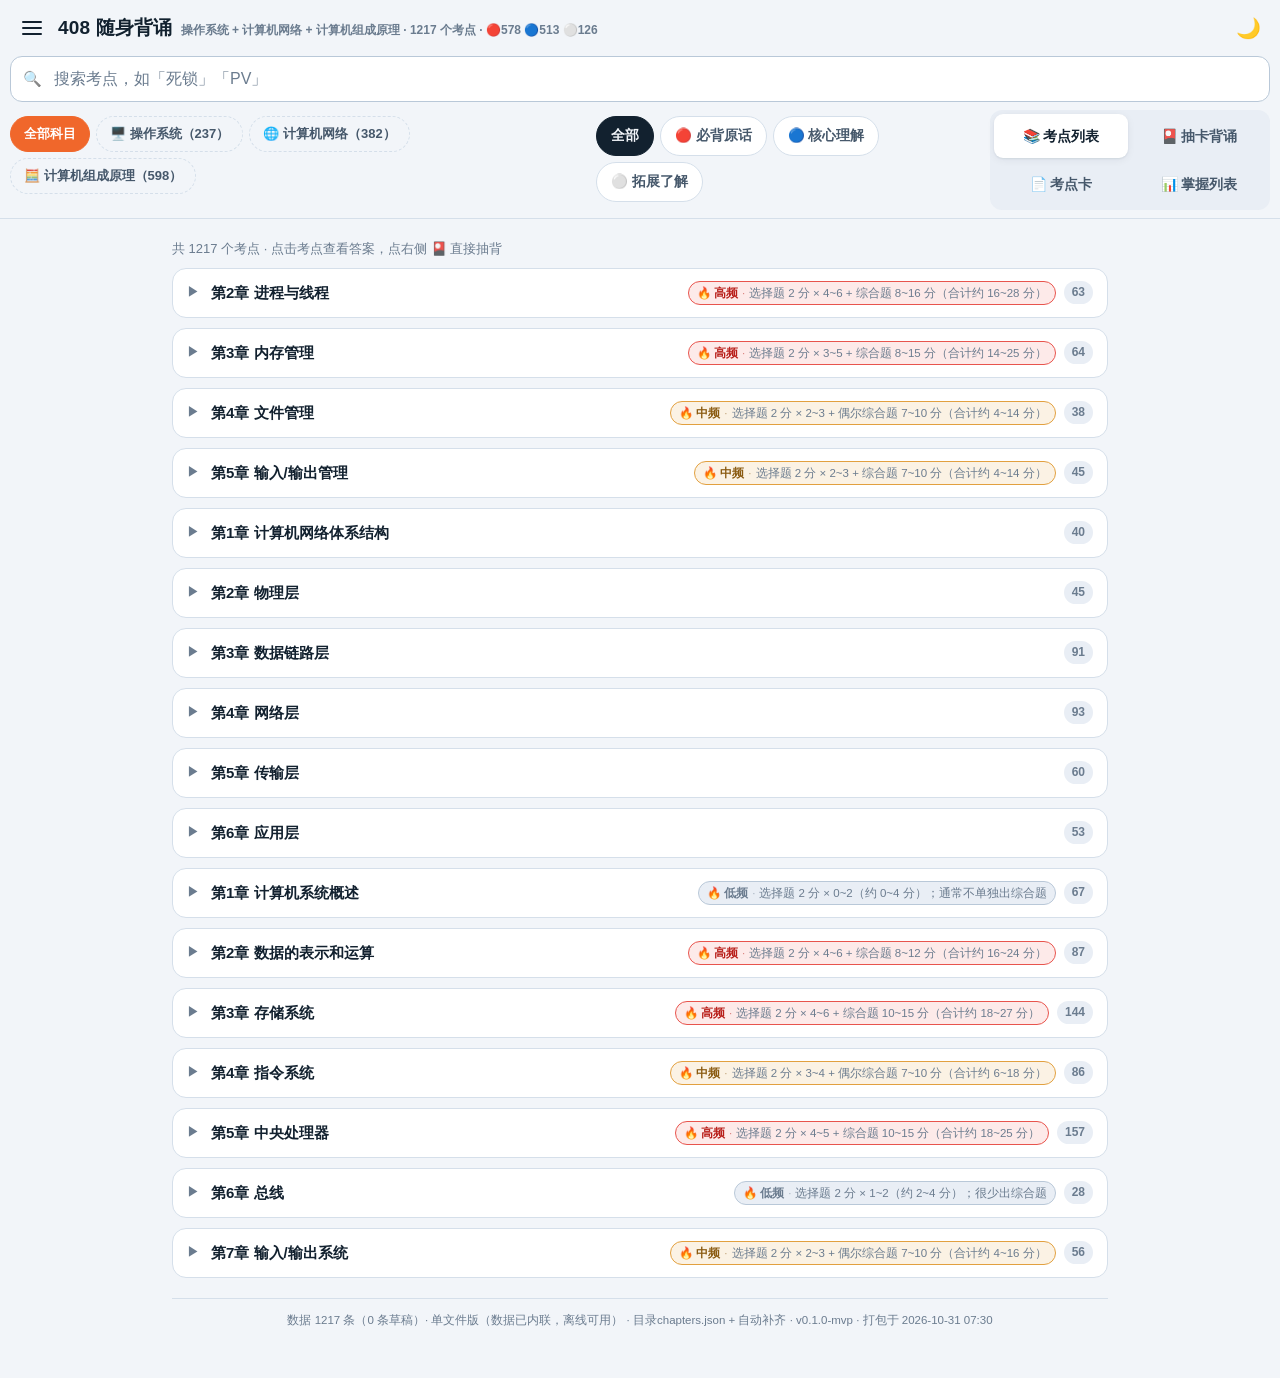
